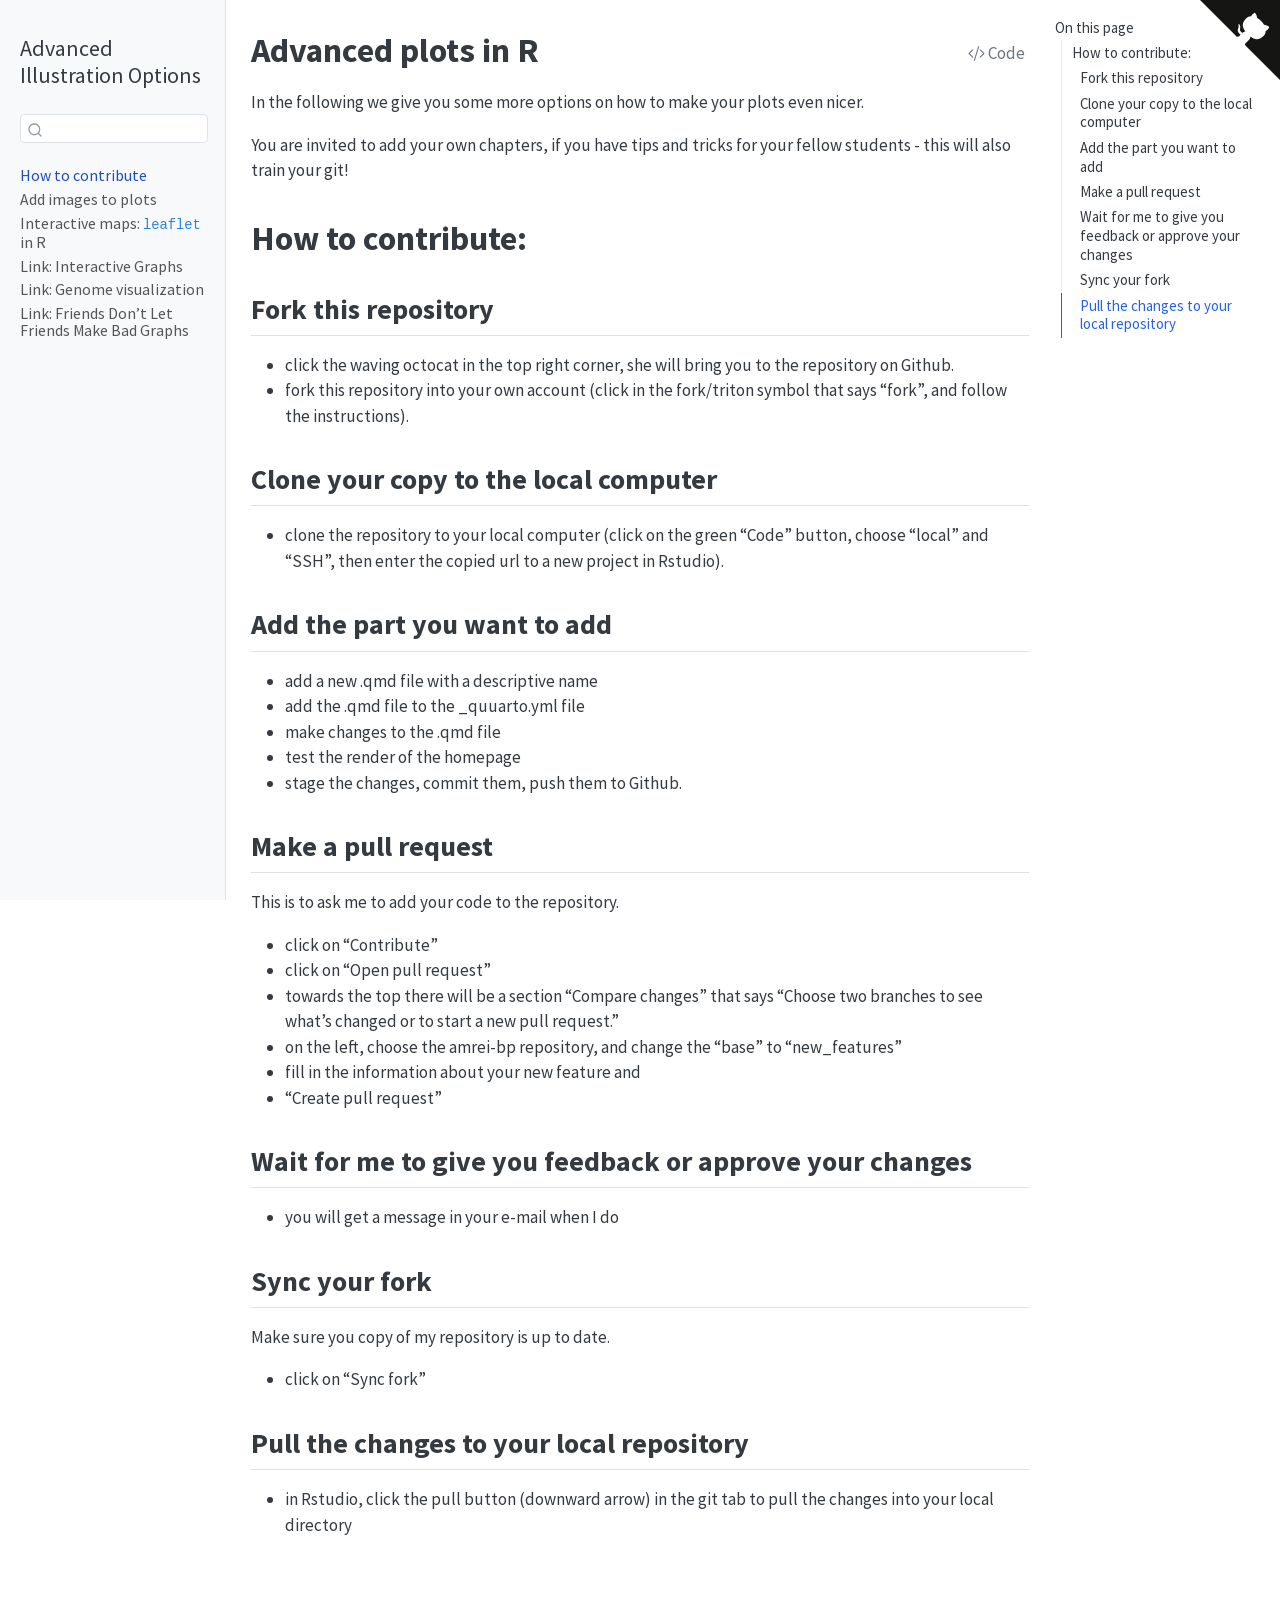
==== index.html @ b8e73823 "Built site for gh-pages" ====
<!DOCTYPE html>
<html xmlns="http://www.w3.org/1999/xhtml" lang="en" xml:lang="en"><head>

<meta charset="utf-8">
<meta name="generator" content="quarto-1.8.27">

<meta name="viewport" content="width=device-width, initial-scale=1.0, user-scalable=yes">


<title>Advanced plots in R – Advanced Illustration Options</title>
<style>
code{white-space: pre-wrap;}
span.smallcaps{font-variant: small-caps;}
div.columns{display: flex; gap: min(4vw, 1.5em);}
div.column{flex: auto; overflow-x: auto;}
div.hanging-indent{margin-left: 1.5em; text-indent: -1.5em;}
ul.task-list{list-style: none;}
ul.task-list li input[type="checkbox"] {
width: 0.8em;
margin: 0 0.8em 0.2em -1em;  vertical-align: middle;
}

html { -webkit-text-size-adjust: 100%; }
pre > code.sourceCode { white-space: pre; position: relative; }
pre > code.sourceCode > span { display: inline-block; line-height: 1.25; }
pre > code.sourceCode > span:empty { height: 1.2em; }
.sourceCode { overflow: visible; }
code.sourceCode > span { color: inherit; text-decoration: inherit; }
div.sourceCode { margin: 1em 0; }
pre.sourceCode { margin: 0; }
@media screen {
div.sourceCode { overflow: auto; }
}
@media print {
pre > code.sourceCode { white-space: pre-wrap; }
pre > code.sourceCode > span { text-indent: -5em; padding-left: 5em; }
}
pre.numberSource code
{ counter-reset: source-line 0; }
pre.numberSource code > span
{ position: relative; left: -4em; counter-increment: source-line; }
pre.numberSource code > span > a:first-child::before
{ content: counter(source-line);
position: relative; left: -1em; text-align: right; vertical-align: baseline;
border: none; display: inline-block;
-webkit-touch-callout: none; -webkit-user-select: none;
-khtml-user-select: none; -moz-user-select: none;
-ms-user-select: none; user-select: none;
padding: 0 4px; width: 4em;
}
pre.numberSource { margin-left: 3em; padding-left: 4px; }
div.sourceCode
{ }
@media screen {
pre > code.sourceCode > span > a:first-child::before { text-decoration: underline; }
}
</style>


<script>const headroomChanged = new CustomEvent("quarto-hrChanged", {
  detail: {},
  bubbles: true,
  cancelable: false,
  composed: false,
});

const announceDismiss = () => {
  const annEl = window.document.getElementById("quarto-announcement");
  if (annEl) {
    annEl.remove();

    const annId = annEl.getAttribute("data-announcement-id");
    window.localStorage.setItem(`quarto-announce-${annId}`, "true");
  }
};

const announceRegister = () => {
  const annEl = window.document.getElementById("quarto-announcement");
  if (annEl) {
    const annId = annEl.getAttribute("data-announcement-id");
    const isDismissed =
      window.localStorage.getItem(`quarto-announce-${annId}`) || false;
    if (isDismissed) {
      announceDismiss();
      return;
    } else {
      annEl.classList.remove("hidden");
    }

    const actionEl = annEl.querySelector(".quarto-announcement-action");
    if (actionEl) {
      actionEl.addEventListener("click", function (e) {
        e.preventDefault();
        // Hide the bar immediately
        announceDismiss();
      });
    }
  }
};

window.document.addEventListener("DOMContentLoaded", function () {
  let init = false;

  announceRegister();

  // Manage the back to top button, if one is present.
  let lastScrollTop = window.pageYOffset || document.documentElement.scrollTop;
  const scrollDownBuffer = 5;
  const scrollUpBuffer = 35;
  const btn = document.getElementById("quarto-back-to-top");
  const hideBackToTop = () => {
    btn.style.display = "none";
  };
  const showBackToTop = () => {
    btn.style.display = "inline-block";
  };
  if (btn) {
    window.document.addEventListener(
      "scroll",
      function () {
        const currentScrollTop =
          window.pageYOffset || document.documentElement.scrollTop;

        // Shows and hides the button 'intelligently' as the user scrolls
        if (currentScrollTop - scrollDownBuffer > lastScrollTop) {
          hideBackToTop();
          lastScrollTop = currentScrollTop <= 0 ? 0 : currentScrollTop;
        } else if (currentScrollTop < lastScrollTop - scrollUpBuffer) {
          showBackToTop();
          lastScrollTop = currentScrollTop <= 0 ? 0 : currentScrollTop;
        }

        // Show the button at the bottom, hides it at the top
        if (currentScrollTop <= 0) {
          hideBackToTop();
        } else if (
          window.innerHeight + currentScrollTop >=
          document.body.offsetHeight
        ) {
          showBackToTop();
        }
      },
      false
    );
  }

  function throttle(func, wait) {
    var timeout;
    return function () {
      const context = this;
      const args = arguments;
      const later = function () {
        clearTimeout(timeout);
        timeout = null;
        func.apply(context, args);
      };

      if (!timeout) {
        timeout = setTimeout(later, wait);
      }
    };
  }

  function headerOffset() {
    // Set an offset if there is are fixed top navbar
    const headerEl = window.document.querySelector("header.fixed-top");
    if (headerEl) {
      return headerEl.clientHeight;
    } else {
      return 0;
    }
  }

  function footerOffset() {
    const footerEl = window.document.querySelector("footer.footer");
    if (footerEl) {
      return footerEl.clientHeight;
    } else {
      return 0;
    }
  }

  function dashboardOffset() {
    const dashboardNavEl = window.document.getElementById(
      "quarto-dashboard-header"
    );
    if (dashboardNavEl !== null) {
      return dashboardNavEl.clientHeight;
    } else {
      return 0;
    }
  }

  function updateDocumentOffsetWithoutAnimation() {
    updateDocumentOffset(false);
  }

  function updateDocumentOffset(animated) {
    // set body offset
    const topOffset = headerOffset();
    const bodyOffset = topOffset + footerOffset() + dashboardOffset();
    const bodyEl = window.document.body;
    bodyEl.setAttribute("data-bs-offset", topOffset);
    bodyEl.style.paddingTop = topOffset + "px";

    // deal with sidebar offsets
    const sidebars = window.document.querySelectorAll(
      ".sidebar, .headroom-target"
    );
    sidebars.forEach((sidebar) => {
      if (!animated) {
        sidebar.classList.add("notransition");
        // Remove the no transition class after the animation has time to complete
        setTimeout(function () {
          sidebar.classList.remove("notransition");
        }, 201);
      }

      if (window.Headroom && sidebar.classList.contains("sidebar-unpinned")) {
        sidebar.style.top = "0";
        sidebar.style.maxHeight = "100vh";
      } else {
        sidebar.style.top = topOffset + "px";
        sidebar.style.maxHeight = "calc(100vh - " + topOffset + "px)";
      }
    });

    // allow space for footer
    const mainContainer = window.document.querySelector(".quarto-container");
    if (mainContainer) {
      mainContainer.style.minHeight = "calc(100vh - " + bodyOffset + "px)";
    }

    // link offset
    let linkStyle = window.document.querySelector("#quarto-target-style");
    if (!linkStyle) {
      linkStyle = window.document.createElement("style");
      linkStyle.setAttribute("id", "quarto-target-style");
      window.document.head.appendChild(linkStyle);
    }
    while (linkStyle.firstChild) {
      linkStyle.removeChild(linkStyle.firstChild);
    }
    if (topOffset > 0) {
      linkStyle.appendChild(
        window.document.createTextNode(`
      section:target::before {
        content: "";
        display: block;
        height: ${topOffset}px;
        margin: -${topOffset}px 0 0;
      }`)
      );
    }
    if (init) {
      window.dispatchEvent(headroomChanged);
    }
    init = true;
  }

  // initialize headroom
  var header = window.document.querySelector("#quarto-header");
  if (header && window.Headroom) {
    const headroom = new window.Headroom(header, {
      tolerance: 5,
      onPin: function () {
        const sidebars = window.document.querySelectorAll(
          ".sidebar, .headroom-target"
        );
        sidebars.forEach((sidebar) => {
          sidebar.classList.remove("sidebar-unpinned");
        });
        updateDocumentOffset();
      },
      onUnpin: function () {
        const sidebars = window.document.querySelectorAll(
          ".sidebar, .headroom-target"
        );
        sidebars.forEach((sidebar) => {
          sidebar.classList.add("sidebar-unpinned");
        });
        updateDocumentOffset();
      },
    });
    headroom.init();

    let frozen = false;
    window.quartoToggleHeadroom = function () {
      if (frozen) {
        headroom.unfreeze();
        frozen = false;
      } else {
        headroom.freeze();
        frozen = true;
      }
    };
  }

  window.addEventListener(
    "hashchange",
    function (e) {
      if (
        getComputedStyle(document.documentElement).scrollBehavior !== "smooth"
      ) {
        window.scrollTo(0, window.pageYOffset - headerOffset());
      }
    },
    false
  );

  // Observe size changed for the header
  const headerEl = window.document.querySelector("header.fixed-top");
  if (headerEl && window.ResizeObserver) {
    const observer = new window.ResizeObserver(() => {
      setTimeout(updateDocumentOffsetWithoutAnimation, 0);
    });
    observer.observe(headerEl, {
      attributes: true,
      childList: true,
      characterData: true,
    });
  } else {
    window.addEventListener(
      "resize",
      throttle(updateDocumentOffsetWithoutAnimation, 50)
    );
  }
  setTimeout(updateDocumentOffsetWithoutAnimation, 250);

  // fixup index.html links if we aren't on the filesystem
  if (window.location.protocol !== "file:") {
    const links = window.document.querySelectorAll("a");
    for (let i = 0; i < links.length; i++) {
      if (links[i].href) {
        links[i].dataset.originalHref = links[i].href;
        links[i].href = links[i].href.replace(/\/index\.html/, "/");
      }
    }

    // Fixup any sharing links that require urls
    // Append url to any sharing urls
    const sharingLinks = window.document.querySelectorAll(
      "a.sidebar-tools-main-item, a.quarto-navigation-tool, a.quarto-navbar-tools, a.quarto-navbar-tools-item"
    );
    for (let i = 0; i < sharingLinks.length; i++) {
      const sharingLink = sharingLinks[i];
      const href = sharingLink.getAttribute("href");
      if (href) {
        sharingLink.setAttribute(
          "href",
          href.replace("|url|", window.location.href)
        );
      }
    }

    // Scroll the active navigation item into view, if necessary
    const navSidebar = window.document.querySelector("nav#quarto-sidebar");
    if (navSidebar) {
      // Find the active item
      const activeItem = navSidebar.querySelector("li.sidebar-item a.active");
      if (activeItem) {
        // Wait for the scroll height and height to resolve by observing size changes on the
        // nav element that is scrollable
        const resizeObserver = new ResizeObserver((_entries) => {
          // The bottom of the element
          const elBottom = activeItem.offsetTop;
          const viewBottom = navSidebar.scrollTop + navSidebar.clientHeight;

          // The element height and scroll height are the same, then we are still loading
          if (viewBottom !== navSidebar.scrollHeight) {
            // Determine if the item isn't visible and scroll to it
            if (elBottom >= viewBottom) {
              navSidebar.scrollTop = elBottom;
            }

            // stop observing now since we've completed the scroll
            resizeObserver.unobserve(navSidebar);
          }
        });
        resizeObserver.observe(navSidebar);
      }
    }
  }
});
</script>
<script>/*!
 * headroom.js v0.12.0 - Give your page some headroom. Hide your header until you need it
 * Copyright (c) 2020 Nick Williams - http://wicky.nillia.ms/headroom.js
 * License: MIT
 */

!function(t,n){"object"==typeof exports&&"undefined"!=typeof module?module.exports=n():"function"==typeof define&&define.amd?define(n):(t=t||self).Headroom=n()}(this,function(){"use strict";function t(){return"undefined"!=typeof window}function d(t){return function(t){return t&&t.document&&function(t){return 9===t.nodeType}(t.document)}(t)?function(t){var n=t.document,o=n.body,s=n.documentElement;return{scrollHeight:function(){return Math.max(o.scrollHeight,s.scrollHeight,o.offsetHeight,s.offsetHeight,o.clientHeight,s.clientHeight)},height:function(){return t.innerHeight||s.clientHeight||o.clientHeight},scrollY:function(){return void 0!==t.pageYOffset?t.pageYOffset:(s||o.parentNode||o).scrollTop}}}(t):function(t){return{scrollHeight:function(){return Math.max(t.scrollHeight,t.offsetHeight,t.clientHeight)},height:function(){return Math.max(t.offsetHeight,t.clientHeight)},scrollY:function(){return t.scrollTop}}}(t)}function n(t,s,e){var n,o=function(){var n=!1;try{var t={get passive(){n=!0}};window.addEventListener("test",t,t),window.removeEventListener("test",t,t)}catch(t){n=!1}return n}(),i=!1,r=d(t),l=r.scrollY(),a={};function c(){var t=Math.round(r.scrollY()),n=r.height(),o=r.scrollHeight();a.scrollY=t,a.lastScrollY=l,a.direction=l<t?"down":"up",a.distance=Math.abs(t-l),a.isOutOfBounds=t<0||o<t+n,a.top=t<=s.offset[a.direction],a.bottom=o<=t+n,a.toleranceExceeded=a.distance>s.tolerance[a.direction],e(a),l=t,i=!1}function h(){i||(i=!0,n=requestAnimationFrame(c))}var u=!!o&&{passive:!0,capture:!1};return t.addEventListener("scroll",h,u),c(),{destroy:function(){cancelAnimationFrame(n),t.removeEventListener("scroll",h,u)}}}function o(t){return t===Object(t)?t:{down:t,up:t}}function s(t,n){n=n||{},Object.assign(this,s.options,n),this.classes=Object.assign({},s.options.classes,n.classes),this.elem=t,this.tolerance=o(this.tolerance),this.offset=o(this.offset),this.initialised=!1,this.frozen=!1}return s.prototype={constructor:s,init:function(){return s.cutsTheMustard&&!this.initialised&&(this.addClass("initial"),this.initialised=!0,setTimeout(function(t){t.scrollTracker=n(t.scroller,{offset:t.offset,tolerance:t.tolerance},t.update.bind(t))},100,this)),this},destroy:function(){this.initialised=!1,Object.keys(this.classes).forEach(this.removeClass,this),this.scrollTracker.destroy()},unpin:function(){!this.hasClass("pinned")&&this.hasClass("unpinned")||(this.addClass("unpinned"),this.removeClass("pinned"),this.onUnpin&&this.onUnpin.call(this))},pin:function(){this.hasClass("unpinned")&&(this.addClass("pinned"),this.removeClass("unpinned"),this.onPin&&this.onPin.call(this))},freeze:function(){this.frozen=!0,this.addClass("frozen")},unfreeze:function(){this.frozen=!1,this.removeClass("frozen")},top:function(){this.hasClass("top")||(this.addClass("top"),this.removeClass("notTop"),this.onTop&&this.onTop.call(this))},notTop:function(){this.hasClass("notTop")||(this.addClass("notTop"),this.removeClass("top"),this.onNotTop&&this.onNotTop.call(this))},bottom:function(){this.hasClass("bottom")||(this.addClass("bottom"),this.removeClass("notBottom"),this.onBottom&&this.onBottom.call(this))},notBottom:function(){this.hasClass("notBottom")||(this.addClass("notBottom"),this.removeClass("bottom"),this.onNotBottom&&this.onNotBottom.call(this))},shouldUnpin:function(t){return"down"===t.direction&&!t.top&&t.toleranceExceeded},shouldPin:function(t){return"up"===t.direction&&t.toleranceExceeded||t.top},addClass:function(t){this.elem.classList.add.apply(this.elem.classList,this.classes[t].split(" "))},removeClass:function(t){this.elem.classList.remove.apply(this.elem.classList,this.classes[t].split(" "))},hasClass:function(t){return this.classes[t].split(" ").every(function(t){return this.classList.contains(t)},this.elem)},update:function(t){t.isOutOfBounds||!0!==this.frozen&&(t.top?this.top():this.notTop(),t.bottom?this.bottom():this.notBottom(),this.shouldUnpin(t)?this.unpin():this.shouldPin(t)&&this.pin())}},s.options={tolerance:{up:0,down:0},offset:0,scroller:t()?window:null,classes:{frozen:"headroom--frozen",pinned:"headroom--pinned",unpinned:"headroom--unpinned",top:"headroom--top",notTop:"headroom--not-top",bottom:"headroom--bottom",notBottom:"headroom--not-bottom",initial:"headroom"}},s.cutsTheMustard=!!(t()&&function(){}.bind&&"classList"in document.documentElement&&Object.assign&&Object.keys&&requestAnimationFrame),s});
</script>
<script>/*!
 * clipboard.js v2.0.11
 * https://clipboardjs.com/
 *
 * Licensed MIT © Zeno Rocha
 */
!function(t,e){"object"==typeof exports&&"object"==typeof module?module.exports=e():"function"==typeof define&&define.amd?define([],e):"object"==typeof exports?exports.ClipboardJS=e():t.ClipboardJS=e()}(this,function(){return n={686:function(t,e,n){"use strict";n.d(e,{default:function(){return b}});var e=n(279),i=n.n(e),e=n(370),u=n.n(e),e=n(817),r=n.n(e);function c(t){try{return document.execCommand(t)}catch(t){return}}var a=function(t){t=r()(t);return c("cut"),t};function o(t,e){var n,o,t=(n=t,o="rtl"===document.documentElement.getAttribute("dir"),(t=document.createElement("textarea")).style.fontSize="12pt",t.style.border="0",t.style.padding="0",t.style.margin="0",t.style.position="absolute",t.style[o?"right":"left"]="-9999px",o=window.pageYOffset||document.documentElement.scrollTop,t.style.top="".concat(o,"px"),t.setAttribute("readonly",""),t.value=n,t);return e.container.appendChild(t),e=r()(t),c("copy"),t.remove(),e}var f=function(t){var e=1<arguments.length&&void 0!==arguments[1]?arguments[1]:{container:document.body},n="";return"string"==typeof t?n=o(t,e):t instanceof HTMLInputElement&&!["text","search","url","tel","password"].includes(null==t?void 0:t.type)?n=o(t.value,e):(n=r()(t),c("copy")),n};function l(t){return(l="function"==typeof Symbol&&"symbol"==typeof Symbol.iterator?function(t){return typeof t}:function(t){return t&&"function"==typeof Symbol&&t.constructor===Symbol&&t!==Symbol.prototype?"symbol":typeof t})(t)}var s=function(){var t=0<arguments.length&&void 0!==arguments[0]?arguments[0]:{},e=t.action,n=void 0===e?"copy":e,o=t.container,e=t.target,t=t.text;if("copy"!==n&&"cut"!==n)throw new Error('Invalid "action" value, use either "copy" or "cut"');if(void 0!==e){if(!e||"object"!==l(e)||1!==e.nodeType)throw new Error('Invalid "target" value, use a valid Element');if("copy"===n&&e.hasAttribute("disabled"))throw new Error('Invalid "target" attribute. Please use "readonly" instead of "disabled" attribute');if("cut"===n&&(e.hasAttribute("readonly")||e.hasAttribute("disabled")))throw new Error('Invalid "target" attribute. You can\'t cut text from elements with "readonly" or "disabled" attributes')}return t?f(t,{container:o}):e?"cut"===n?a(e):f(e,{container:o}):void 0};function p(t){return(p="function"==typeof Symbol&&"symbol"==typeof Symbol.iterator?function(t){return typeof t}:function(t){return t&&"function"==typeof Symbol&&t.constructor===Symbol&&t!==Symbol.prototype?"symbol":typeof t})(t)}function d(t,e){for(var n=0;n<e.length;n++){var o=e[n];o.enumerable=o.enumerable||!1,o.configurable=!0,"value"in o&&(o.writable=!0),Object.defineProperty(t,o.key,o)}}function y(t,e){return(y=Object.setPrototypeOf||function(t,e){return t.__proto__=e,t})(t,e)}function h(n){var o=function(){if("undefined"==typeof Reflect||!Reflect.construct)return!1;if(Reflect.construct.sham)return!1;if("function"==typeof Proxy)return!0;try{return Date.prototype.toString.call(Reflect.construct(Date,[],function(){})),!0}catch(t){return!1}}();return function(){var t,e=v(n);return t=o?(t=v(this).constructor,Reflect.construct(e,arguments,t)):e.apply(this,arguments),e=this,!(t=t)||"object"!==p(t)&&"function"!=typeof t?function(t){if(void 0!==t)return t;throw new ReferenceError("this hasn't been initialised - super() hasn't been called")}(e):t}}function v(t){return(v=Object.setPrototypeOf?Object.getPrototypeOf:function(t){return t.__proto__||Object.getPrototypeOf(t)})(t)}function m(t,e){t="data-clipboard-".concat(t);if(e.hasAttribute(t))return e.getAttribute(t)}var b=function(){!function(t,e){if("function"!=typeof e&&null!==e)throw new TypeError("Super expression must either be null or a function");t.prototype=Object.create(e&&e.prototype,{constructor:{value:t,writable:!0,configurable:!0}}),e&&y(t,e)}(r,i());var t,e,n,o=h(r);function r(t,e){var n;return function(t){if(!(t instanceof r))throw new TypeError("Cannot call a class as a function")}(this),(n=o.call(this)).resolveOptions(e),n.listenClick(t),n}return t=r,n=[{key:"copy",value:function(t){var e=1<arguments.length&&void 0!==arguments[1]?arguments[1]:{container:document.body};return f(t,e)}},{key:"cut",value:function(t){return a(t)}},{key:"isSupported",value:function(){var t=0<arguments.length&&void 0!==arguments[0]?arguments[0]:["copy","cut"],t="string"==typeof t?[t]:t,e=!!document.queryCommandSupported;return t.forEach(function(t){e=e&&!!document.queryCommandSupported(t)}),e}}],(e=[{key:"resolveOptions",value:function(){var t=0<arguments.length&&void 0!==arguments[0]?arguments[0]:{};this.action="function"==typeof t.action?t.action:this.defaultAction,this.target="function"==typeof t.target?t.target:this.defaultTarget,this.text="function"==typeof t.text?t.text:this.defaultText,this.container="object"===p(t.container)?t.container:document.body}},{key:"listenClick",value:function(t){var e=this;this.listener=u()(t,"click",function(t){return e.onClick(t)})}},{key:"onClick",value:function(t){var e=t.delegateTarget||t.currentTarget,n=this.action(e)||"copy",t=s({action:n,container:this.container,target:this.target(e),text:this.text(e)});this.emit(t?"success":"error",{action:n,text:t,trigger:e,clearSelection:function(){e&&e.focus(),window.getSelection().removeAllRanges()}})}},{key:"defaultAction",value:function(t){return m("action",t)}},{key:"defaultTarget",value:function(t){t=m("target",t);if(t)return document.querySelector(t)}},{key:"defaultText",value:function(t){return m("text",t)}},{key:"destroy",value:function(){this.listener.destroy()}}])&&d(t.prototype,e),n&&d(t,n),r}()},828:function(t){var e;"undefined"==typeof Element||Element.prototype.matches||((e=Element.prototype).matches=e.matchesSelector||e.mozMatchesSelector||e.msMatchesSelector||e.oMatchesSelector||e.webkitMatchesSelector),t.exports=function(t,e){for(;t&&9!==t.nodeType;){if("function"==typeof t.matches&&t.matches(e))return t;t=t.parentNode}}},438:function(t,e,n){var u=n(828);function i(t,e,n,o,r){var i=function(e,n,t,o){return function(t){t.delegateTarget=u(t.target,n),t.delegateTarget&&o.call(e,t)}}.apply(this,arguments);return t.addEventListener(n,i,r),{destroy:function(){t.removeEventListener(n,i,r)}}}t.exports=function(t,e,n,o,r){return"function"==typeof t.addEventListener?i.apply(null,arguments):"function"==typeof n?i.bind(null,document).apply(null,arguments):("string"==typeof t&&(t=document.querySelectorAll(t)),Array.prototype.map.call(t,function(t){return i(t,e,n,o,r)}))}},879:function(t,n){n.node=function(t){return void 0!==t&&t instanceof HTMLElement&&1===t.nodeType},n.nodeList=function(t){var e=Object.prototype.toString.call(t);return void 0!==t&&("[object NodeList]"===e||"[object HTMLCollection]"===e)&&"length"in t&&(0===t.length||n.node(t[0]))},n.string=function(t){return"string"==typeof t||t instanceof String},n.fn=function(t){return"[object Function]"===Object.prototype.toString.call(t)}},370:function(t,e,n){var f=n(879),l=n(438);t.exports=function(t,e,n){if(!t&&!e&&!n)throw new Error("Missing required arguments");if(!f.string(e))throw new TypeError("Second argument must be a String");if(!f.fn(n))throw new TypeError("Third argument must be a Function");if(f.node(t))return c=e,a=n,(u=t).addEventListener(c,a),{destroy:function(){u.removeEventListener(c,a)}};if(f.nodeList(t))return o=t,r=e,i=n,Array.prototype.forEach.call(o,function(t){t.addEventListener(r,i)}),{destroy:function(){Array.prototype.forEach.call(o,function(t){t.removeEventListener(r,i)})}};if(f.string(t))return t=t,e=e,n=n,l(document.body,t,e,n);throw new TypeError("First argument must be a String, HTMLElement, HTMLCollection, or NodeList");var o,r,i,u,c,a}},817:function(t){t.exports=function(t){var e,n="SELECT"===t.nodeName?(t.focus(),t.value):"INPUT"===t.nodeName||"TEXTAREA"===t.nodeName?((e=t.hasAttribute("readonly"))||t.setAttribute("readonly",""),t.select(),t.setSelectionRange(0,t.value.length),e||t.removeAttribute("readonly"),t.value):(t.hasAttribute("contenteditable")&&t.focus(),n=window.getSelection(),(e=document.createRange()).selectNodeContents(t),n.removeAllRanges(),n.addRange(e),n.toString());return n}},279:function(t){function e(){}e.prototype={on:function(t,e,n){var o=this.e||(this.e={});return(o[t]||(o[t]=[])).push({fn:e,ctx:n}),this},once:function(t,e,n){var o=this;function r(){o.off(t,r),e.apply(n,arguments)}return r._=e,this.on(t,r,n)},emit:function(t){for(var e=[].slice.call(arguments,1),n=((this.e||(this.e={}))[t]||[]).slice(),o=0,r=n.length;o<r;o++)n[o].fn.apply(n[o].ctx,e);return this},off:function(t,e){var n=this.e||(this.e={}),o=n[t],r=[];if(o&&e)for(var i=0,u=o.length;i<u;i++)o[i].fn!==e&&o[i].fn._!==e&&r.push(o[i]);return r.length?n[t]=r:delete n[t],this}},t.exports=e,t.exports.TinyEmitter=e}},r={},o.n=function(t){var e=t&&t.__esModule?function(){return t.default}:function(){return t};return o.d(e,{a:e}),e},o.d=function(t,e){for(var n in e)o.o(e,n)&&!o.o(t,n)&&Object.defineProperty(t,n,{enumerable:!0,get:e[n]})},o.o=function(t,e){return Object.prototype.hasOwnProperty.call(t,e)},o(686).default;function o(t){if(r[t])return r[t].exports;var e=r[t]={exports:{}};return n[t](e,e.exports,o),e.exports}var n,r});</script>
<script>/*! @algolia/autocomplete-js 1.19.1 | MIT License | © Algolia, Inc. and contributors | https://github.com/algolia/autocomplete */
!function(e,t){"object"==typeof exports&&"undefined"!=typeof module?t(exports):"function"==typeof define&&define.amd?define(["exports"],t):t((e="undefined"!=typeof globalThis?globalThis:e||self)["@algolia/autocomplete-js"]={})}(this,(function(e){"use strict";function t(e,t){var n=Object.keys(e);if(Object.getOwnPropertySymbols){var r=Object.getOwnPropertySymbols(e);t&&(r=r.filter((function(t){return Object.getOwnPropertyDescriptor(e,t).enumerable}))),n.push.apply(n,r)}return n}function n(e){for(var n=1;n<arguments.length;n++){var r=null!=arguments[n]?arguments[n]:{};n%2?t(Object(r),!0).forEach((function(t){o(e,t,r[t])})):Object.getOwnPropertyDescriptors?Object.defineProperties(e,Object.getOwnPropertyDescriptors(r)):t(Object(r)).forEach((function(t){Object.defineProperty(e,t,Object.getOwnPropertyDescriptor(r,t))}))}return e}function r(e){return r="function"==typeof Symbol&&"symbol"==typeof Symbol.iterator?function(e){return typeof e}:function(e){return e&&"function"==typeof Symbol&&e.constructor===Symbol&&e!==Symbol.prototype?"symbol":typeof e},r(e)}function o(e,t,n){return(t=function(e){var t=function(e,t){if("object"!=typeof e||null===e)return e;var n=e[Symbol.toPrimitive];if(void 0!==n){var r=n.call(e,t||"default");if("object"!=typeof r)return r;throw new TypeError("@@toPrimitive must return a primitive value.")}return("string"===t?String:Number)(e)}(e,"string");return"symbol"==typeof t?t:String(t)}(t))in e?Object.defineProperty(e,t,{value:n,enumerable:!0,configurable:!0,writable:!0}):e[t]=n,e}function i(){return i=Object.assign?Object.assign.bind():function(e){for(var t=1;t<arguments.length;t++){var n=arguments[t];for(var r in n)Object.prototype.hasOwnProperty.call(n,r)&&(e[r]=n[r])}return e},i.apply(this,arguments)}function u(e,t){if(null==e)return{};var n,r,o=function(e,t){if(null==e)return{};var n,r,o={},i=Object.keys(e);for(r=0;r<i.length;r++)n=i[r],t.indexOf(n)>=0||(o[n]=e[n]);return o}(e,t);if(Object.getOwnPropertySymbols){var i=Object.getOwnPropertySymbols(e);for(r=0;r<i.length;r++)n=i[r],t.indexOf(n)>=0||Object.prototype.propertyIsEnumerable.call(e,n)&&(o[n]=e[n])}return o}function a(e,t){return function(e){if(Array.isArray(e))return e}(e)||function(e,t){var n=null==e?null:"undefined"!=typeof Symbol&&e[Symbol.iterator]||e["@@iterator"];if(null!=n){var r,o,i,u,a=[],l=!0,c=!1;try{if(i=(n=n.call(e)).next,0===t){if(Object(n)!==n)return;l=!1}else for(;!(l=(r=i.call(n)).done)&&(a.push(r.value),a.length!==t);l=!0);}catch(e){c=!0,o=e}finally{try{if(!l&&null!=n.return&&(u=n.return(),Object(u)!==u))return}finally{if(c)throw o}}return a}}(e,t)||c(e,t)||function(){throw new TypeError("Invalid attempt to destructure non-iterable instance.\nIn order to be iterable, non-array objects must have a [Symbol.iterator]() method.")}()}function l(e){return function(e){if(Array.isArray(e))return s(e)}(e)||function(e){if("undefined"!=typeof Symbol&&null!=e[Symbol.iterator]||null!=e["@@iterator"])return Array.from(e)}(e)||c(e)||function(){throw new TypeError("Invalid attempt to spread non-iterable instance.\nIn order to be iterable, non-array objects must have a [Symbol.iterator]() method.")}()}function c(e,t){if(e){if("string"==typeof e)return s(e,t);var n=Object.prototype.toString.call(e).slice(8,-1);return"Object"===n&&e.constructor&&(n=e.constructor.name),"Map"===n||"Set"===n?Array.from(e):"Arguments"===n||/^(?:Ui|I)nt(?:8|16|32)(?:Clamped)?Array$/.test(n)?s(e,t):void 0}}function s(e,t){(null==t||t>e.length)&&(t=e.length);for(var n=0,r=new Array(t);n<t;n++)r[n]=e[n];return r}function f(e){return{current:e}}function p(e,t){var n=void 0;return function(){for(var r=arguments.length,o=new Array(r),i=0;i<r;i++)o[i]=arguments[i];n&&clearTimeout(n),n=setTimeout((function(){return e.apply(void 0,o)}),t)}}function m(e){return e.reduce((function(e,t){return e.concat(t)}),[])}var v=0;function d(){return"autocomplete-".concat(v++)}function y(e,t){return t.reduce((function(e,t){return e&&e[t]}),e)}function b(e){return 0===e.collections.length?0:e.collections.reduce((function(e,t){return e+t.items.length}),0)}function g(e){return e!==Object(e)}function h(e,t){if(e===t)return!0;if(g(e)||g(t)||"function"==typeof e||"function"==typeof t)return e===t;if(Object.keys(e).length!==Object.keys(t).length)return!1;for(var n=0,r=Object.keys(e);n<r.length;n++){var o=r[n];if(!(o in t))return!1;if(!h(e[o],t[o]))return!1}return!0}var _=function(){};var O="1.19.1",S=[{segment:"autocomplete-core",version:O}];function j(e){var t=e.item,n=e.items,r=void 0===n?[]:n;return{index:t.__autocomplete_indexName,items:[t],positions:[1+r.findIndex((function(e){return e.objectID===t.objectID}))],queryID:t.__autocomplete_queryID,algoliaSource:["autocomplete"]}}function P(e,t){return function(e){if(Array.isArray(e))return e}(e)||function(e,t){var n=null==e?null:"undefined"!=typeof Symbol&&e[Symbol.iterator]||e["@@iterator"];if(null!=n){var r,o,i,u,a=[],l=!0,c=!1;try{if(i=(n=n.call(e)).next,0===t){if(Object(n)!==n)return;l=!1}else for(;!(l=(r=i.call(n)).done)&&(a.push(r.value),a.length!==t);l=!0);}catch(e){c=!0,o=e}finally{try{if(!l&&null!=n.return&&(u=n.return(),Object(u)!==u))return}finally{if(c)throw o}}return a}}(e,t)||function(e,t){if(!e)return;if("string"==typeof e)return w(e,t);var n=Object.prototype.toString.call(e).slice(8,-1);"Object"===n&&e.constructor&&(n=e.constructor.name);if("Map"===n||"Set"===n)return Array.from(e);if("Arguments"===n||/^(?:Ui|I)nt(?:8|16|32)(?:Clamped)?Array$/.test(n))return w(e,t)}(e,t)||function(){throw new TypeError("Invalid attempt to destructure non-iterable instance.\nIn order to be iterable, non-array objects must have a [Symbol.iterator]() method.")}()}function w(e,t){(null==t||t>e.length)&&(t=e.length);for(var n=0,r=new Array(t);n<t;n++)r[n]=e[n];return r}var I=["items"],A=["items"];function E(e){return E="function"==typeof Symbol&&"symbol"==typeof Symbol.iterator?function(e){return typeof e}:function(e){return e&&"function"==typeof Symbol&&e.constructor===Symbol&&e!==Symbol.prototype?"symbol":typeof e},E(e)}function D(e){return function(e){if(Array.isArray(e))return C(e)}(e)||function(e){if("undefined"!=typeof Symbol&&null!=e[Symbol.iterator]||null!=e["@@iterator"])return Array.from(e)}(e)||function(e,t){if(!e)return;if("string"==typeof e)return C(e,t);var n=Object.prototype.toString.call(e).slice(8,-1);"Object"===n&&e.constructor&&(n=e.constructor.name);if("Map"===n||"Set"===n)return Array.from(e);if("Arguments"===n||/^(?:Ui|I)nt(?:8|16|32)(?:Clamped)?Array$/.test(n))return C(e,t)}(e)||function(){throw new TypeError("Invalid attempt to spread non-iterable instance.\nIn order to be iterable, non-array objects must have a [Symbol.iterator]() method.")}()}function C(e,t){(null==t||t>e.length)&&(t=e.length);for(var n=0,r=new Array(t);n<t;n++)r[n]=e[n];return r}function k(e,t){if(null==e)return{};var n,r,o=function(e,t){if(null==e)return{};var n,r,o={},i=Object.keys(e);for(r=0;r<i.length;r++)n=i[r],t.indexOf(n)>=0||(o[n]=e[n]);return o}(e,t);if(Object.getOwnPropertySymbols){var i=Object.getOwnPropertySymbols(e);for(r=0;r<i.length;r++)n=i[r],t.indexOf(n)>=0||Object.prototype.propertyIsEnumerable.call(e,n)&&(o[n]=e[n])}return o}function x(e,t){var n=Object.keys(e);if(Object.getOwnPropertySymbols){var r=Object.getOwnPropertySymbols(e);t&&(r=r.filter((function(t){return Object.getOwnPropertyDescriptor(e,t).enumerable}))),n.push.apply(n,r)}return n}function N(e){for(var t=1;t<arguments.length;t++){var n=null!=arguments[t]?arguments[t]:{};t%2?x(Object(n),!0).forEach((function(t){T(e,t,n[t])})):Object.getOwnPropertyDescriptors?Object.defineProperties(e,Object.getOwnPropertyDescriptors(n)):x(Object(n)).forEach((function(t){Object.defineProperty(e,t,Object.getOwnPropertyDescriptor(n,t))}))}return e}function T(e,t,n){return(t=function(e){var t=function(e,t){if("object"!==E(e)||null===e)return e;var n=e[Symbol.toPrimitive];if(void 0!==n){var r=n.call(e,t||"default");if("object"!==E(r))return r;throw new TypeError("@@toPrimitive must return a primitive value.")}return("string"===t?String:Number)(e)}(e,"string");return"symbol"===E(t)?t:String(t)}(t))in e?Object.defineProperty(e,t,{value:n,enumerable:!0,configurable:!0,writable:!0}):e[t]=n,e}function q(e){for(var t=arguments.length>1&&void 0!==arguments[1]?arguments[1]:20,n=[],r=0;r<e.objectIDs.length;r+=t)n.push(N(N({},e),{},{objectIDs:e.objectIDs.slice(r,r+t)}));return n}function B(e){return e.map((function(e){var t=e.items,n=k(e,I);return N(N({},n),{},{objectIDs:(null==t?void 0:t.map((function(e){return e.objectID})))||n.objectIDs})}))}function R(e){var t,n,r,o=(t=P((e.version||"").split(".").map(Number),2),n=t[0],r=t[1],n>=3||2===n&&r>=4||1===n&&r>=10);function i(t,n,r){if(o&&void 0!==r){var i=r[0].__autocomplete_algoliaCredentials,u={"X-Algolia-Application-Id":i.appId,"X-Algolia-API-Key":i.apiKey};e.apply(void 0,[t].concat(D(n),[{headers:u}]))}else e.apply(void 0,[t].concat(D(n)))}return{init:function(t,n){e("init",{appId:t,apiKey:n})},setAuthenticatedUserToken:function(t){e("setAuthenticatedUserToken",t)},setUserToken:function(t){e("setUserToken",t)},clickedObjectIDsAfterSearch:function(){for(var e=arguments.length,t=new Array(e),n=0;n<e;n++)t[n]=arguments[n];t.length>0&&i("clickedObjectIDsAfterSearch",B(t),t[0].items)},clickedObjectIDs:function(){for(var e=arguments.length,t=new Array(e),n=0;n<e;n++)t[n]=arguments[n];t.length>0&&i("clickedObjectIDs",B(t),t[0].items)},clickedFilters:function(){for(var t=arguments.length,n=new Array(t),r=0;r<t;r++)n[r]=arguments[r];n.length>0&&e.apply(void 0,["clickedFilters"].concat(n))},convertedObjectIDsAfterSearch:function(){for(var e=arguments.length,t=new Array(e),n=0;n<e;n++)t[n]=arguments[n];t.length>0&&i("convertedObjectIDsAfterSearch",B(t),t[0].items)},convertedObjectIDs:function(){for(var e=arguments.length,t=new Array(e),n=0;n<e;n++)t[n]=arguments[n];t.length>0&&i("convertedObjectIDs",B(t),t[0].items)},convertedFilters:function(){for(var t=arguments.length,n=new Array(t),r=0;r<t;r++)n[r]=arguments[r];n.length>0&&e.apply(void 0,["convertedFilters"].concat(n))},viewedObjectIDs:function(){for(var e=arguments.length,t=new Array(e),n=0;n<e;n++)t[n]=arguments[n];t.length>0&&t.reduce((function(e,t){var n=t.items,r=k(t,A);return[].concat(D(e),D(q(N(N({},r),{},{objectIDs:(null==n?void 0:n.map((function(e){return e.objectID})))||r.objectIDs})).map((function(e){return{items:n,payload:e}}))))}),[]).forEach((function(e){var t=e.items;return i("viewedObjectIDs",[e.payload],t)}))},viewedFilters:function(){for(var t=arguments.length,n=new Array(t),r=0;r<t;r++)n[r]=arguments[r];n.length>0&&e.apply(void 0,["viewedFilters"].concat(n))}}}function L(e){var t=e.items.reduce((function(e,t){var n;return e[t.__autocomplete_indexName]=(null!==(n=e[t.__autocomplete_indexName])&&void 0!==n?n:[]).concat(t),e}),{});return Object.keys(t).map((function(e){return{index:e,items:t[e],algoliaSource:["autocomplete"]}}))}function F(e){return e.objectID&&e.__autocomplete_indexName&&e.__autocomplete_queryID}function U(e){return U="function"==typeof Symbol&&"symbol"==typeof Symbol.iterator?function(e){return typeof e}:function(e){return e&&"function"==typeof Symbol&&e.constructor===Symbol&&e!==Symbol.prototype?"symbol":typeof e},U(e)}function M(e){return function(e){if(Array.isArray(e))return H(e)}(e)||function(e){if("undefined"!=typeof Symbol&&null!=e[Symbol.iterator]||null!=e["@@iterator"])return Array.from(e)}(e)||function(e,t){if(!e)return;if("string"==typeof e)return H(e,t);var n=Object.prototype.toString.call(e).slice(8,-1);"Object"===n&&e.constructor&&(n=e.constructor.name);if("Map"===n||"Set"===n)return Array.from(e);if("Arguments"===n||/^(?:Ui|I)nt(?:8|16|32)(?:Clamped)?Array$/.test(n))return H(e,t)}(e)||function(){throw new TypeError("Invalid attempt to spread non-iterable instance.\nIn order to be iterable, non-array objects must have a [Symbol.iterator]() method.")}()}function H(e,t){(null==t||t>e.length)&&(t=e.length);for(var n=0,r=new Array(t);n<t;n++)r[n]=e[n];return r}function V(e,t){var n=Object.keys(e);if(Object.getOwnPropertySymbols){var r=Object.getOwnPropertySymbols(e);t&&(r=r.filter((function(t){return Object.getOwnPropertyDescriptor(e,t).enumerable}))),n.push.apply(n,r)}return n}function W(e){for(var t=1;t<arguments.length;t++){var n=null!=arguments[t]?arguments[t]:{};t%2?V(Object(n),!0).forEach((function(t){Q(e,t,n[t])})):Object.getOwnPropertyDescriptors?Object.defineProperties(e,Object.getOwnPropertyDescriptors(n)):V(Object(n)).forEach((function(t){Object.defineProperty(e,t,Object.getOwnPropertyDescriptor(n,t))}))}return e}function Q(e,t,n){return(t=function(e){var t=function(e,t){if("object"!==U(e)||null===e)return e;var n=e[Symbol.toPrimitive];if(void 0!==n){var r=n.call(e,t||"default");if("object"!==U(r))return r;throw new TypeError("@@toPrimitive must return a primitive value.")}return("string"===t?String:Number)(e)}(e,"string");return"symbol"===U(t)?t:String(t)}(t))in e?Object.defineProperty(e,t,{value:n,enumerable:!0,configurable:!0,writable:!0}):e[t]=n,e}var K="2.15.0",$="https://cdn.jsdelivr.net/npm/search-insights@".concat(K,"/dist/search-insights.min.js"),z=p((function(e){var t=e.onItemsChange,n=e.items,r=e.insights,o=e.state;t({insights:r,insightsEvents:L({items:n}).map((function(e){return W({eventName:"Items Viewed"},e)})),state:o})}),400);function G(e){var t=function(e){return W({onItemsChange:function(e){var t=e.insights,n=e.insightsEvents,r=e.state;t.viewedObjectIDs.apply(t,M(n.map((function(e){return W(W({},e),{},{algoliaSource:J(e.algoliaSource,r.context)})}))))},onSelect:function(e){var t=e.insights,n=e.insightsEvents,r=e.state;t.clickedObjectIDsAfterSearch.apply(t,M(n.map((function(e){return W(W({},e),{},{algoliaSource:J(e.algoliaSource,r.context)})}))))},onActive:_,__autocomplete_clickAnalytics:!0},e)}(e),n=t.insightsClient,r=t.insightsInitParams,o=t.onItemsChange,i=t.onSelect,u=t.onActive,a=t.__autocomplete_clickAnalytics,l=n;if(n||function(e){if("undefined"!=typeof window)e({window:window})}((function(e){var t=e.window,n=t.AlgoliaAnalyticsObject||"aa";"string"==typeof n&&(l=t[n]),l||(t.AlgoliaAnalyticsObject=n,t[n]||(t[n]=function(){t[n].queue||(t[n].queue=[]);for(var e=arguments.length,r=new Array(e),o=0;o<e;o++)r[o]=arguments[o];t[n].queue.push(r)}),t[n].version=K,l=t[n],function(e){var t="[Autocomplete]: Could not load search-insights.js. Please load it manually following https://alg.li/insights-autocomplete";try{var n=e.document.createElement("script");n.async=!0,n.src=$,n.onerror=function(){console.error(t)},document.body.appendChild(n)}catch(e){console.error(t)}}(t))})),!l)return{};r&&l("init",W({partial:!0},r));var c=R(l),s=f([]),m=p((function(e){var t=e.state;if(t.isOpen){var n=t.collections.reduce((function(e,t){return[].concat(M(e),M(t.items))}),[]).filter(F);h(s.current.map((function(e){return e.objectID})),n.map((function(e){return e.objectID})))||(s.current=n,n.length>0&&z({onItemsChange:o,items:n,insights:c,state:t}))}}),0);return{name:"aa.algoliaInsightsPlugin",subscribe:function(e){var t=e.setContext,n=e.onSelect,r=e.onActive;function o(e){t({algoliaInsightsPlugin:{__algoliaSearchParameters:W(W({},a?{clickAnalytics:!0}:{}),e?{userToken:X(e)}:{}),insights:c}})}l("addAlgoliaAgent","insights-plugin"),o(),l("onUserTokenChange",(function(e){o(e)})),l("getUserToken",null,(function(e,t){o(t)})),n((function(e){var t=e.item,n=e.state,r=e.event,o=e.source;F(t)&&i({state:n,event:r,insights:c,item:t,insightsEvents:[W({eventName:"Item Selected"},j({item:t,items:o.getItems().filter(F)}))]})})),r((function(e){var t=e.item,n=e.source,r=e.state,o=e.event;F(t)&&u({state:r,event:o,insights:c,item:t,insightsEvents:[W({eventName:"Item Active"},j({item:t,items:n.getItems().filter(F)}))]})}))},onStateChange:function(e){var t=e.state;m({state:t})},__autocomplete_pluginOptions:e}}function J(){var e,t=arguments.length>0&&void 0!==arguments[0]?arguments[0]:[],n=arguments.length>1?arguments[1]:void 0;return[].concat(M(t),["autocomplete-internal"],M(null!==(e=n.algoliaInsightsPlugin)&&void 0!==e&&e.__automaticInsights?["autocomplete-automatic"]:[]))}function X(e){return"number"==typeof e?e.toString():e}function Y(e,t){var n=t;return{then:function(t,r){return Y(e.then(ee(t,n,e),ee(r,n,e)),n)},catch:function(t){return Y(e.catch(ee(t,n,e)),n)},finally:function(t){return t&&n.onCancelList.push(t),Y(e.finally(ee(t&&function(){return n.onCancelList=[],t()},n,e)),n)},cancel:function(){n.isCanceled=!0;var e=n.onCancelList;n.onCancelList=[],e.forEach((function(e){e()}))},isCanceled:function(){return!0===n.isCanceled}}}function Z(e){return Y(e,{isCanceled:!1,onCancelList:[]})}function ee(e,t,n){return e?function(n){return t.isCanceled?n:e(n)}:n}var te,ne=!0;function re(e,t,n,r){if(!n)return null;if(e<0&&(null===t||null!==r&&0===t))return n+e;var o=(null===t?-1:t)+e;return o<=-1||o>=n?null===r?null:0:o}function oe(e,t){var n=Object.keys(e);if(Object.getOwnPropertySymbols){var r=Object.getOwnPropertySymbols(e);t&&(r=r.filter((function(t){return Object.getOwnPropertyDescriptor(e,t).enumerable}))),n.push.apply(n,r)}return n}function ie(e){for(var t=1;t<arguments.length;t++){var n=null!=arguments[t]?arguments[t]:{};t%2?oe(Object(n),!0).forEach((function(t){ue(e,t,n[t])})):Object.getOwnPropertyDescriptors?Object.defineProperties(e,Object.getOwnPropertyDescriptors(n)):oe(Object(n)).forEach((function(t){Object.defineProperty(e,t,Object.getOwnPropertyDescriptor(n,t))}))}return e}function ue(e,t,n){return(t=function(e){var t=function(e,t){if("object"!==ae(e)||null===e)return e;var n=e[Symbol.toPrimitive];if(void 0!==n){var r=n.call(e,t||"default");if("object"!==ae(r))return r;throw new TypeError("@@toPrimitive must return a primitive value.")}return("string"===t?String:Number)(e)}(e,"string");return"symbol"===ae(t)?t:String(t)}(t))in e?Object.defineProperty(e,t,{value:n,enumerable:!0,configurable:!0,writable:!0}):e[t]=n,e}function ae(e){return ae="function"==typeof Symbol&&"symbol"==typeof Symbol.iterator?function(e){return typeof e}:function(e){return e&&"function"==typeof Symbol&&e.constructor===Symbol&&e!==Symbol.prototype?"symbol":typeof e},ae(e)}function le(e,t){var n="undefined"!=typeof Symbol&&e[Symbol.iterator]||e["@@iterator"];if(!n){if(Array.isArray(e)||(n=function(e,t){if(!e)return;if("string"==typeof e)return ce(e,t);var n=Object.prototype.toString.call(e).slice(8,-1);"Object"===n&&e.constructor&&(n=e.constructor.name);if("Map"===n||"Set"===n)return Array.from(e);if("Arguments"===n||/^(?:Ui|I)nt(?:8|16|32)(?:Clamped)?Array$/.test(n))return ce(e,t)}(e))||t&&e&&"number"==typeof e.length){n&&(e=n);var r=0,o=function(){};return{s:o,n:function(){return r>=e.length?{done:!0}:{done:!1,value:e[r++]}},e:function(e){throw e},f:o}}throw new TypeError("Invalid attempt to iterate non-iterable instance.\nIn order to be iterable, non-array objects must have a [Symbol.iterator]() method.")}var i,u=!0,a=!1;return{s:function(){n=n.call(e)},n:function(){var e=n.next();return u=e.done,e},e:function(e){a=!0,i=e},f:function(){try{u||null==n.return||n.return()}finally{if(a)throw i}}}}function ce(e,t){(null==t||t>e.length)&&(t=e.length);for(var n=0,r=new Array(t);n<t;n++)r[n]=e[n];return r}var se=function(e,t){var n,r=!1,o=[],i=le(e);try{for(i.s();!(n=i.n()).done;){var u,a,l,c=null===(u=n.value.__autocomplete_pluginOptions)||void 0===u||null===(a=(l=u).awaitSubmit)||void 0===a?void 0:a.call(l);if("number"==typeof c)o.push(c);else if(!0===c){r=!0;break}}}catch(e){i.e(e)}finally{i.f()}return r?t.wait():o.length>0?t.wait(Math.max.apply(Math,o)):void 0};function fe(e){var t=function(e){var t=e.collections.map((function(e){return e.items.length})).reduce((function(e,t,n){var r=(e[n-1]||0)+t;return e.push(r),e}),[]).reduce((function(t,n){return n<=e.activeItemId?t+1:t}),0);return e.collections[t]}(e);if(!t)return null;var n=t.items[function(e){for(var t=e.state,n=e.collection,r=!1,o=0,i=0;!1===r;){var u=t.collections[o];if(u===n){r=!0;break}i+=u.items.length,o++}return t.activeItemId-i}({state:e,collection:t})],r=t.source;return{item:n,itemInputValue:r.getItemInputValue({item:n,state:e}),itemUrl:r.getItemUrl({item:n,state:e}),source:r}}function pe(e,t,n){return[e,null==n?void 0:n.sourceId,t].filter(Boolean).join("-").replace(/\s/g,"")}var me=/((gt|sm)-|galaxy nexus)|samsung[- ]|samsungbrowser/i;function ve(e){return e.nativeEvent||e}function de(e){return de="function"==typeof Symbol&&"symbol"==typeof Symbol.iterator?function(e){return typeof e}:function(e){return e&&"function"==typeof Symbol&&e.constructor===Symbol&&e!==Symbol.prototype?"symbol":typeof e},de(e)}function ye(e,t){var n=Object.keys(e);if(Object.getOwnPropertySymbols){var r=Object.getOwnPropertySymbols(e);t&&(r=r.filter((function(t){return Object.getOwnPropertyDescriptor(e,t).enumerable}))),n.push.apply(n,r)}return n}function be(e,t,n){return(t=function(e){var t=function(e,t){if("object"!==de(e)||null===e)return e;var n=e[Symbol.toPrimitive];if(void 0!==n){var r=n.call(e,t||"default");if("object"!==de(r))return r;throw new TypeError("@@toPrimitive must return a primitive value.")}return("string"===t?String:Number)(e)}(e,"string");return"symbol"===de(t)?t:String(t)}(t))in e?Object.defineProperty(e,t,{value:n,enumerable:!0,configurable:!0,writable:!0}):e[t]=n,e}function ge(e,t,n){var r,o=t.initialState;return{getState:function(){return o},dispatch:function(r,i){var u=function(e){for(var t=1;t<arguments.length;t++){var n=null!=arguments[t]?arguments[t]:{};t%2?ye(Object(n),!0).forEach((function(t){be(e,t,n[t])})):Object.getOwnPropertyDescriptors?Object.defineProperties(e,Object.getOwnPropertyDescriptors(n)):ye(Object(n)).forEach((function(t){Object.defineProperty(e,t,Object.getOwnPropertyDescriptor(n,t))}))}return e}({},o);o=e(o,{type:r,props:t,payload:i}),n({state:o,prevState:u})},pendingRequests:(r=[],{add:function(e){return r.push(e),e.finally((function(){r=r.filter((function(t){return t!==e}))}))},cancelAll:function(){r.forEach((function(e){return e.cancel()}))},isEmpty:function(){return 0===r.length},wait:function(e){return ne?(ne=!1,te=e?Promise.race([Promise.all(r),new Promise((function(t){return setTimeout(t,e)}))]):Promise.all(r),te.then((function(){ne=!0}))):te}})}}function he(e){return he="function"==typeof Symbol&&"symbol"==typeof Symbol.iterator?function(e){return typeof e}:function(e){return e&&"function"==typeof Symbol&&e.constructor===Symbol&&e!==Symbol.prototype?"symbol":typeof e},he(e)}function _e(e,t){var n=Object.keys(e);if(Object.getOwnPropertySymbols){var r=Object.getOwnPropertySymbols(e);t&&(r=r.filter((function(t){return Object.getOwnPropertyDescriptor(e,t).enumerable}))),n.push.apply(n,r)}return n}function Oe(e){for(var t=1;t<arguments.length;t++){var n=null!=arguments[t]?arguments[t]:{};t%2?_e(Object(n),!0).forEach((function(t){Se(e,t,n[t])})):Object.getOwnPropertyDescriptors?Object.defineProperties(e,Object.getOwnPropertyDescriptors(n)):_e(Object(n)).forEach((function(t){Object.defineProperty(e,t,Object.getOwnPropertyDescriptor(n,t))}))}return e}function Se(e,t,n){return(t=function(e){var t=function(e,t){if("object"!==he(e)||null===e)return e;var n=e[Symbol.toPrimitive];if(void 0!==n){var r=n.call(e,t||"default");if("object"!==he(r))return r;throw new TypeError("@@toPrimitive must return a primitive value.")}return("string"===t?String:Number)(e)}(e,"string");return"symbol"===he(t)?t:String(t)}(t))in e?Object.defineProperty(e,t,{value:n,enumerable:!0,configurable:!0,writable:!0}):e[t]=n,e}function je(e){return je="function"==typeof Symbol&&"symbol"==typeof Symbol.iterator?function(e){return typeof e}:function(e){return e&&"function"==typeof Symbol&&e.constructor===Symbol&&e!==Symbol.prototype?"symbol":typeof e},je(e)}function Pe(e){return function(e){if(Array.isArray(e))return we(e)}(e)||function(e){if("undefined"!=typeof Symbol&&null!=e[Symbol.iterator]||null!=e["@@iterator"])return Array.from(e)}(e)||function(e,t){if(!e)return;if("string"==typeof e)return we(e,t);var n=Object.prototype.toString.call(e).slice(8,-1);"Object"===n&&e.constructor&&(n=e.constructor.name);if("Map"===n||"Set"===n)return Array.from(e);if("Arguments"===n||/^(?:Ui|I)nt(?:8|16|32)(?:Clamped)?Array$/.test(n))return we(e,t)}(e)||function(){throw new TypeError("Invalid attempt to spread non-iterable instance.\nIn order to be iterable, non-array objects must have a [Symbol.iterator]() method.")}()}function we(e,t){(null==t||t>e.length)&&(t=e.length);for(var n=0,r=new Array(t);n<t;n++)r[n]=e[n];return r}function Ie(e,t){var n=Object.keys(e);if(Object.getOwnPropertySymbols){var r=Object.getOwnPropertySymbols(e);t&&(r=r.filter((function(t){return Object.getOwnPropertyDescriptor(e,t).enumerable}))),n.push.apply(n,r)}return n}function Ae(e){for(var t=1;t<arguments.length;t++){var n=null!=arguments[t]?arguments[t]:{};t%2?Ie(Object(n),!0).forEach((function(t){Ee(e,t,n[t])})):Object.getOwnPropertyDescriptors?Object.defineProperties(e,Object.getOwnPropertyDescriptors(n)):Ie(Object(n)).forEach((function(t){Object.defineProperty(e,t,Object.getOwnPropertyDescriptor(n,t))}))}return e}function Ee(e,t,n){return(t=function(e){var t=function(e,t){if("object"!==je(e)||null===e)return e;var n=e[Symbol.toPrimitive];if(void 0!==n){var r=n.call(e,t||"default");if("object"!==je(r))return r;throw new TypeError("@@toPrimitive must return a primitive value.")}return("string"===t?String:Number)(e)}(e,"string");return"symbol"===je(t)?t:String(t)}(t))in e?Object.defineProperty(e,t,{value:n,enumerable:!0,configurable:!0,writable:!0}):e[t]=n,e}function De(e,t){var n,r="undefined"!=typeof window?window:{},o=e.plugins||[];return Ae(Ae({debug:!1,openOnFocus:!1,enterKeyHint:void 0,ignoreCompositionEvents:!1,placeholder:"",autoFocus:!1,defaultActiveItemId:null,stallThreshold:300,insights:void 0,environment:r,shouldPanelOpen:function(e){return b(e.state)>0},reshape:function(e){return e.sources}},e),{},{id:null!==(n=e.id)&&void 0!==n?n:d(),plugins:o,initialState:Ae({activeItemId:null,query:"",completion:null,collections:[],isOpen:!1,status:"idle",context:{}},e.initialState),onStateChange:function(t){var n;null===(n=e.onStateChange)||void 0===n||n.call(e,t),o.forEach((function(e){var n;return null===(n=e.onStateChange)||void 0===n?void 0:n.call(e,t)}))},onSubmit:function(t){var n;null===(n=e.onSubmit)||void 0===n||n.call(e,t),o.forEach((function(e){var n;return null===(n=e.onSubmit)||void 0===n?void 0:n.call(e,t)}))},onReset:function(t){var n;null===(n=e.onReset)||void 0===n||n.call(e,t),o.forEach((function(e){var n;return null===(n=e.onReset)||void 0===n?void 0:n.call(e,t)}))},getSources:function(n){return Promise.all([].concat(Pe(o.map((function(e){return e.getSources}))),[e.getSources]).filter(Boolean).map((function(e){return function(e,t){var n=[];return Promise.resolve(e(t)).then((function(e){return Promise.all(e.filter((function(e){return Boolean(e)})).map((function(e){if(e.sourceId,n.includes(e.sourceId))throw new Error("[Autocomplete] The `sourceId` ".concat(JSON.stringify(e.sourceId)," is not unique."));n.push(e.sourceId);var t={getItemInputValue:function(e){return e.state.query},getItemUrl:function(){},onSelect:function(e){(0,e.setIsOpen)(!1)},onActive:_,onResolve:_};Object.keys(t).forEach((function(e){t[e].__default=!0}));var r=ie(ie({},t),e);return Promise.resolve(r)})))}))}(e,n)}))).then((function(e){return m(e)})).then((function(e){return e.map((function(e){return Ae(Ae({},e),{},{onSelect:function(n){e.onSelect(n),t.forEach((function(e){var t;return null===(t=e.onSelect)||void 0===t?void 0:t.call(e,n)}))},onActive:function(n){e.onActive(n),t.forEach((function(e){var t;return null===(t=e.onActive)||void 0===t?void 0:t.call(e,n)}))},onResolve:function(n){e.onResolve(n),t.forEach((function(e){var t;return null===(t=e.onResolve)||void 0===t?void 0:t.call(e,n)}))}})}))}))},navigator:Ae({navigate:function(e){var t=e.itemUrl;r.location.assign(t)},navigateNewTab:function(e){var t=e.itemUrl,n=r.open(t,"_blank","noopener");null==n||n.focus()},navigateNewWindow:function(e){var t=e.itemUrl;r.open(t,"_blank","noopener")}},e.navigator)})}function Ce(e){return Ce="function"==typeof Symbol&&"symbol"==typeof Symbol.iterator?function(e){return typeof e}:function(e){return e&&"function"==typeof Symbol&&e.constructor===Symbol&&e!==Symbol.prototype?"symbol":typeof e},Ce(e)}function ke(e,t){var n=Object.keys(e);if(Object.getOwnPropertySymbols){var r=Object.getOwnPropertySymbols(e);t&&(r=r.filter((function(t){return Object.getOwnPropertyDescriptor(e,t).enumerable}))),n.push.apply(n,r)}return n}function xe(e){for(var t=1;t<arguments.length;t++){var n=null!=arguments[t]?arguments[t]:{};t%2?ke(Object(n),!0).forEach((function(t){Ne(e,t,n[t])})):Object.getOwnPropertyDescriptors?Object.defineProperties(e,Object.getOwnPropertyDescriptors(n)):ke(Object(n)).forEach((function(t){Object.defineProperty(e,t,Object.getOwnPropertyDescriptor(n,t))}))}return e}function Ne(e,t,n){return(t=function(e){var t=function(e,t){if("object"!==Ce(e)||null===e)return e;var n=e[Symbol.toPrimitive];if(void 0!==n){var r=n.call(e,t||"default");if("object"!==Ce(r))return r;throw new TypeError("@@toPrimitive must return a primitive value.")}return("string"===t?String:Number)(e)}(e,"string");return"symbol"===Ce(t)?t:String(t)}(t))in e?Object.defineProperty(e,t,{value:n,enumerable:!0,configurable:!0,writable:!0}):e[t]=n,e}function Te(e){return Te="function"==typeof Symbol&&"symbol"==typeof Symbol.iterator?function(e){return typeof e}:function(e){return e&&"function"==typeof Symbol&&e.constructor===Symbol&&e!==Symbol.prototype?"symbol":typeof e},Te(e)}function qe(e,t){var n=Object.keys(e);if(Object.getOwnPropertySymbols){var r=Object.getOwnPropertySymbols(e);t&&(r=r.filter((function(t){return Object.getOwnPropertyDescriptor(e,t).enumerable}))),n.push.apply(n,r)}return n}function Be(e){for(var t=1;t<arguments.length;t++){var n=null!=arguments[t]?arguments[t]:{};t%2?qe(Object(n),!0).forEach((function(t){Re(e,t,n[t])})):Object.getOwnPropertyDescriptors?Object.defineProperties(e,Object.getOwnPropertyDescriptors(n)):qe(Object(n)).forEach((function(t){Object.defineProperty(e,t,Object.getOwnPropertyDescriptor(n,t))}))}return e}function Re(e,t,n){return(t=function(e){var t=function(e,t){if("object"!==Te(e)||null===e)return e;var n=e[Symbol.toPrimitive];if(void 0!==n){var r=n.call(e,t||"default");if("object"!==Te(r))return r;throw new TypeError("@@toPrimitive must return a primitive value.")}return("string"===t?String:Number)(e)}(e,"string");return"symbol"===Te(t)?t:String(t)}(t))in e?Object.defineProperty(e,t,{value:n,enumerable:!0,configurable:!0,writable:!0}):e[t]=n,e}function Le(e){return function(e){if(Array.isArray(e))return Fe(e)}(e)||function(e){if("undefined"!=typeof Symbol&&null!=e[Symbol.iterator]||null!=e["@@iterator"])return Array.from(e)}(e)||function(e,t){if(!e)return;if("string"==typeof e)return Fe(e,t);var n=Object.prototype.toString.call(e).slice(8,-1);"Object"===n&&e.constructor&&(n=e.constructor.name);if("Map"===n||"Set"===n)return Array.from(e);if("Arguments"===n||/^(?:Ui|I)nt(?:8|16|32)(?:Clamped)?Array$/.test(n))return Fe(e,t)}(e)||function(){throw new TypeError("Invalid attempt to spread non-iterable instance.\nIn order to be iterable, non-array objects must have a [Symbol.iterator]() method.")}()}function Fe(e,t){(null==t||t>e.length)&&(t=e.length);for(var n=0,r=new Array(t);n<t;n++)r[n]=e[n];return r}function Ue(e){return Boolean(e.execute)}function Me(e,t,n){if(o=e,Boolean(null==o?void 0:o.execute)){var r="algolia"===e.requesterId?Object.assign.apply(Object,[{}].concat(Le(Object.keys(n.context).map((function(e){var t;return null===(t=n.context[e])||void 0===t?void 0:t.__algoliaSearchParameters}))))):{};return Be(Be({},e),{},{requests:e.queries.map((function(n){return{query:"algolia"===e.requesterId?Be(Be({},n),{},{params:Be(Be({},r),n.params)}):n,sourceId:t,transformResponse:e.transformResponse}}))})}var o;return{items:e,sourceId:t}}function He(e){var t=e.reduce((function(e,t){if(!Ue(t))return e.push(t),e;var n=t.searchClient,r=t.execute,o=t.requesterId,i=t.requests,u=e.find((function(e){return Ue(t)&&Ue(e)&&e.searchClient===n&&Boolean(o)&&e.requesterId===o}));if(u){var a;(a=u.items).push.apply(a,Le(i))}else{var l={execute:r,requesterId:o,items:i,searchClient:n};e.push(l)}return e}),[]).map((function(e){if(!Ue(e))return Promise.resolve(e);var t=e,n=t.execute,r=t.items;return n({searchClient:t.searchClient,requests:r})}));return Promise.all(t).then((function(e){return m(e)}))}function Ve(e,t,n){return t.map((function(t){var r,o=e.filter((function(e){return e.sourceId===t.sourceId})),i=o.map((function(e){return e.items})),u=o[0].transformResponse,a=u?u({results:r=i,hits:r.map((function(e){return e.hits})).filter(Boolean),facetHits:r.map((function(e){var t;return null===(t=e.facetHits)||void 0===t?void 0:t.map((function(e){return{label:e.value,count:e.count,_highlightResult:{label:{value:e.highlighted}}}}))})).filter(Boolean)}):i;return t.onResolve({source:t,results:i,items:a,state:n.getState()}),a.every(Boolean),'The `getItems` function from source "'.concat(t.sourceId,'" must return an array of items but returned ').concat(JSON.stringify(void 0),".\n\nDid you forget to return items?\n\nSee: https://www.algolia.com/doc/ui-libraries/autocomplete/core-concepts/sources/#param-getitems"),{source:t,items:a}}))}function We(e){return We="function"==typeof Symbol&&"symbol"==typeof Symbol.iterator?function(e){return typeof e}:function(e){return e&&"function"==typeof Symbol&&e.constructor===Symbol&&e!==Symbol.prototype?"symbol":typeof e},We(e)}var Qe=["event","nextState","props","query","refresh","store"];function Ke(e,t){var n=Object.keys(e);if(Object.getOwnPropertySymbols){var r=Object.getOwnPropertySymbols(e);t&&(r=r.filter((function(t){return Object.getOwnPropertyDescriptor(e,t).enumerable}))),n.push.apply(n,r)}return n}function $e(e){for(var t=1;t<arguments.length;t++){var n=null!=arguments[t]?arguments[t]:{};t%2?Ke(Object(n),!0).forEach((function(t){ze(e,t,n[t])})):Object.getOwnPropertyDescriptors?Object.defineProperties(e,Object.getOwnPropertyDescriptors(n)):Ke(Object(n)).forEach((function(t){Object.defineProperty(e,t,Object.getOwnPropertyDescriptor(n,t))}))}return e}function ze(e,t,n){return(t=function(e){var t=function(e,t){if("object"!==We(e)||null===e)return e;var n=e[Symbol.toPrimitive];if(void 0!==n){var r=n.call(e,t||"default");if("object"!==We(r))return r;throw new TypeError("@@toPrimitive must return a primitive value.")}return("string"===t?String:Number)(e)}(e,"string");return"symbol"===We(t)?t:String(t)}(t))in e?Object.defineProperty(e,t,{value:n,enumerable:!0,configurable:!0,writable:!0}):e[t]=n,e}function Ge(e,t){if(null==e)return{};var n,r,o=function(e,t){if(null==e)return{};var n,r,o={},i=Object.keys(e);for(r=0;r<i.length;r++)n=i[r],t.indexOf(n)>=0||(o[n]=e[n]);return o}(e,t);if(Object.getOwnPropertySymbols){var i=Object.getOwnPropertySymbols(e);for(r=0;r<i.length;r++)n=i[r],t.indexOf(n)>=0||Object.prototype.propertyIsEnumerable.call(e,n)&&(o[n]=e[n])}return o}var Je,Xe,Ye,Ze=null,et=(Je=-1,Xe=-1,Ye=void 0,function(e){var t=++Je;return Promise.resolve(e).then((function(e){return Ye&&t<Xe?Ye:(Xe=t,Ye=e,e)}))});function tt(e){var t=e.event,n=e.nextState,r=void 0===n?{}:n,o=e.props,i=e.query,u=e.refresh,a=e.store,l=Ge(e,Qe);Ze&&o.environment.clearTimeout(Ze);var c=l.setCollections,s=l.setIsOpen,f=l.setQuery,p=l.setActiveItemId,v=l.setStatus,d=l.setContext;if(f(i),p(o.defaultActiveItemId),!i&&!1===o.openOnFocus){var y,b=a.getState().collections.map((function(e){return $e($e({},e),{},{items:[]})}));v("idle"),c(b),s(null!==(y=r.isOpen)&&void 0!==y?y:o.shouldPanelOpen({state:a.getState()}));var g=Z(et(b).then((function(){return Promise.resolve()})));return a.pendingRequests.add(g)}v("loading"),Ze=o.environment.setTimeout((function(){v("stalled")}),o.stallThreshold);var h=Z(et(o.getSources($e({query:i,refresh:u,state:a.getState()},l)).then((function(e){return Promise.all(e.map((function(e){return Promise.resolve(e.getItems($e({query:i,refresh:u,state:a.getState()},l))).then((function(t){return Me(t,e.sourceId,a.getState())}))}))).then(He).then((function(t){var n,r=t.some((function(e){return function(e){return!Array.isArray(e)&&Boolean(null==e?void 0:e._automaticInsights)}(e.items)}));r&&d({algoliaInsightsPlugin:$e($e({},(null===(n=a.getState().context)||void 0===n?void 0:n.algoliaInsightsPlugin)||{}),{},{__automaticInsights:r})});return Ve(t,e,a)})).then((function(e){return function(e){var t=e.collections,n=e.props,r=e.state,o=t.reduce((function(e,t){return xe(xe({},e),{},Ne({},t.source.sourceId,xe(xe({},t.source),{},{getItems:function(){return m(t.items)}})))}),{}),i=n.plugins.reduce((function(e,t){return t.reshape?t.reshape(e):e}),{sourcesBySourceId:o,state:r}).sourcesBySourceId;return m(n.reshape({sourcesBySourceId:i,sources:Object.values(i),state:r})).filter(Boolean).map((function(e){return{source:e,items:e.getItems()}}))}({collections:e,props:o,state:a.getState()})}))})))).then((function(e){var n;v("idle"),c(e);var f=o.shouldPanelOpen({state:a.getState()});s(null!==(n=r.isOpen)&&void 0!==n?n:o.openOnFocus&&!i&&f||f);var p=fe(a.getState());if(null!==a.getState().activeItemId&&p){var m=p.item,d=p.itemInputValue,y=p.itemUrl,b=p.source;b.onActive($e({event:t,item:m,itemInputValue:d,itemUrl:y,refresh:u,source:b,state:a.getState()},l))}})).finally((function(){v("idle"),Ze&&o.environment.clearTimeout(Ze)}));return a.pendingRequests.add(h)}function nt(e){return nt="function"==typeof Symbol&&"symbol"==typeof Symbol.iterator?function(e){return typeof e}:function(e){return e&&"function"==typeof Symbol&&e.constructor===Symbol&&e!==Symbol.prototype?"symbol":typeof e},nt(e)}var rt=["event","props","refresh","store"];function ot(e,t){var n=Object.keys(e);if(Object.getOwnPropertySymbols){var r=Object.getOwnPropertySymbols(e);t&&(r=r.filter((function(t){return Object.getOwnPropertyDescriptor(e,t).enumerable}))),n.push.apply(n,r)}return n}function it(e){for(var t=1;t<arguments.length;t++){var n=null!=arguments[t]?arguments[t]:{};t%2?ot(Object(n),!0).forEach((function(t){ut(e,t,n[t])})):Object.getOwnPropertyDescriptors?Object.defineProperties(e,Object.getOwnPropertyDescriptors(n)):ot(Object(n)).forEach((function(t){Object.defineProperty(e,t,Object.getOwnPropertyDescriptor(n,t))}))}return e}function ut(e,t,n){return(t=function(e){var t=function(e,t){if("object"!==nt(e)||null===e)return e;var n=e[Symbol.toPrimitive];if(void 0!==n){var r=n.call(e,t||"default");if("object"!==nt(r))return r;throw new TypeError("@@toPrimitive must return a primitive value.")}return("string"===t?String:Number)(e)}(e,"string");return"symbol"===nt(t)?t:String(t)}(t))in e?Object.defineProperty(e,t,{value:n,enumerable:!0,configurable:!0,writable:!0}):e[t]=n,e}function at(e,t){if(null==e)return{};var n,r,o=function(e,t){if(null==e)return{};var n,r,o={},i=Object.keys(e);for(r=0;r<i.length;r++)n=i[r],t.indexOf(n)>=0||(o[n]=e[n]);return o}(e,t);if(Object.getOwnPropertySymbols){var i=Object.getOwnPropertySymbols(e);for(r=0;r<i.length;r++)n=i[r],t.indexOf(n)>=0||Object.prototype.propertyIsEnumerable.call(e,n)&&(o[n]=e[n])}return o}function lt(e){return lt="function"==typeof Symbol&&"symbol"==typeof Symbol.iterator?function(e){return typeof e}:function(e){return e&&"function"==typeof Symbol&&e.constructor===Symbol&&e!==Symbol.prototype?"symbol":typeof e},lt(e)}var ct=["props","refresh","store"],st=["inputElement","formElement","panelElement"],ft=["inputElement"],pt=["inputElement","maxLength"],mt=["source"],vt=["item","source"];function dt(e,t){var n=Object.keys(e);if(Object.getOwnPropertySymbols){var r=Object.getOwnPropertySymbols(e);t&&(r=r.filter((function(t){return Object.getOwnPropertyDescriptor(e,t).enumerable}))),n.push.apply(n,r)}return n}function yt(e){for(var t=1;t<arguments.length;t++){var n=null!=arguments[t]?arguments[t]:{};t%2?dt(Object(n),!0).forEach((function(t){bt(e,t,n[t])})):Object.getOwnPropertyDescriptors?Object.defineProperties(e,Object.getOwnPropertyDescriptors(n)):dt(Object(n)).forEach((function(t){Object.defineProperty(e,t,Object.getOwnPropertyDescriptor(n,t))}))}return e}function bt(e,t,n){return(t=function(e){var t=function(e,t){if("object"!==lt(e)||null===e)return e;var n=e[Symbol.toPrimitive];if(void 0!==n){var r=n.call(e,t||"default");if("object"!==lt(r))return r;throw new TypeError("@@toPrimitive must return a primitive value.")}return("string"===t?String:Number)(e)}(e,"string");return"symbol"===lt(t)?t:String(t)}(t))in e?Object.defineProperty(e,t,{value:n,enumerable:!0,configurable:!0,writable:!0}):e[t]=n,e}function gt(e,t){if(null==e)return{};var n,r,o=function(e,t){if(null==e)return{};var n,r,o={},i=Object.keys(e);for(r=0;r<i.length;r++)n=i[r],t.indexOf(n)>=0||(o[n]=e[n]);return o}(e,t);if(Object.getOwnPropertySymbols){var i=Object.getOwnPropertySymbols(e);for(r=0;r<i.length;r++)n=i[r],t.indexOf(n)>=0||Object.prototype.propertyIsEnumerable.call(e,n)&&(o[n]=e[n])}return o}function ht(e){var t=e.props,n=e.refresh,r=e.store,o=gt(e,ct);return{getEnvironmentProps:function(e){var n=e.inputElement,o=e.formElement,i=e.panelElement;function u(e){!r.getState().isOpen&&r.pendingRequests.isEmpty()||e.target===n||!1===[o,i].some((function(t){return n=t,r=e.target,n===r||n.contains(r);var n,r}))&&(r.dispatch("blur",null),t.debug||r.pendingRequests.cancelAll())}return yt({onTouchStart:u,onMouseDown:u,onTouchMove:function(e){!1!==r.getState().isOpen&&n===t.environment.document.activeElement&&e.target!==n&&n.blur()}},gt(e,st))},getRootProps:function(e){return yt({role:"combobox","aria-expanded":r.getState().isOpen,"aria-haspopup":"listbox","aria-controls":r.getState().isOpen?r.getState().collections.map((function(e){var n=e.source;return pe(t.id,"list",n)})).join(" "):void 0,"aria-labelledby":pe(t.id,"label")},e)},getFormProps:function(e){e.inputElement;var i=gt(e,ft),u=function(i){var u;t.onSubmit(yt({event:i,refresh:n,state:r.getState()},o)),r.dispatch("submit",null),null===(u=e.inputElement)||void 0===u||u.blur()};return yt({action:"",noValidate:!0,role:"search",onSubmit:function(e){e.preventDefault();var n=se(t.plugins,r.pendingRequests);void 0!==n?n.then((function(){return u(e)})):u(e)},onReset:function(i){var u;i.preventDefault(),t.onReset(yt({event:i,refresh:n,state:r.getState()},o)),r.dispatch("reset",null),null===(u=e.inputElement)||void 0===u||u.focus()}},i)},getLabelProps:function(e){return yt({htmlFor:pe(t.id,"input"),id:pe(t.id,"label")},e)},getInputProps:function(e){var i;function u(e){(t.openOnFocus||Boolean(r.getState().query))&&tt(yt({event:e,props:t,query:r.getState().completion||r.getState().query,refresh:n,store:r},o)),r.dispatch("focus",null)}var a=e||{};a.inputElement;var l=a.maxLength,c=void 0===l?512:l,s=gt(a,pt),f=fe(r.getState()),p=function(e){return Boolean(e&&e.match(me))}((null===(i=t.environment.navigator)||void 0===i?void 0:i.userAgent)||""),m=t.enterKeyHint||(null!=f&&f.itemUrl&&!p?"go":"search");return yt({"aria-autocomplete":"both","aria-activedescendant":r.getState().isOpen&&null!==r.getState().activeItemId?pe(t.id,"item-".concat(r.getState().activeItemId),null==f?void 0:f.source):void 0,"aria-controls":r.getState().isOpen?r.getState().collections.filter((function(e){return e.items.length>0})).map((function(e){var n=e.source;return pe(t.id,"list",n)})).join(" "):void 0,"aria-labelledby":pe(t.id,"label"),value:r.getState().completion||r.getState().query,id:pe(t.id,"input"),autoComplete:"off",autoCorrect:"off",autoCapitalize:"off",enterKeyHint:m,spellCheck:"false",autoFocus:t.autoFocus,placeholder:t.placeholder,maxLength:c,type:"search",onChange:function(e){var i=e.currentTarget.value;t.ignoreCompositionEvents&&ve(e).isComposing?o.setQuery(i):tt(yt({event:e,props:t,query:i.slice(0,c),refresh:n,store:r},o))},onCompositionEnd:function(e){tt(yt({event:e,props:t,query:e.currentTarget.value.slice(0,c),refresh:n,store:r},o))},onKeyDown:function(e){ve(e).isComposing||function(e){var t=e.event,n=e.props,r=e.refresh,o=e.store,i=at(e,rt);if("ArrowUp"===t.key||"ArrowDown"===t.key){var u=function(){var e=fe(o.getState()),t=n.environment.document.getElementById(pe(n.id,"item-".concat(o.getState().activeItemId),null==e?void 0:e.source));t&&(t.scrollIntoViewIfNeeded?t.scrollIntoViewIfNeeded(!1):t.scrollIntoView(!1))},a=function(){var e=fe(o.getState());if(null!==o.getState().activeItemId&&e){var n=e.item,u=e.itemInputValue,a=e.itemUrl,l=e.source;l.onActive(it({event:t,item:n,itemInputValue:u,itemUrl:a,refresh:r,source:l,state:o.getState()},i))}};t.preventDefault(),!1===o.getState().isOpen&&(n.openOnFocus||Boolean(o.getState().query))?tt(it({event:t,props:n,query:o.getState().query,refresh:r,store:o},i)).then((function(){o.dispatch(t.key,{nextActiveItemId:n.defaultActiveItemId}),a(),setTimeout(u,0)})):(o.dispatch(t.key,{}),a(),u())}else if("Escape"===t.key)t.preventDefault(),o.dispatch(t.key,null),o.pendingRequests.cancelAll();else if("Tab"===t.key)o.dispatch("blur",null),o.pendingRequests.cancelAll();else if("Enter"===t.key){if(null===o.getState().activeItemId||o.getState().collections.every((function(e){return 0===e.items.length}))){var l=se(n.plugins,o.pendingRequests);return void(void 0!==l?l.then(o.pendingRequests.cancelAll):n.debug||o.pendingRequests.cancelAll())}t.preventDefault();var c=fe(o.getState()),s=c.item,f=c.itemInputValue,p=c.itemUrl,m=c.source;if(t.metaKey||t.ctrlKey)void 0!==p&&(m.onSelect(it({event:t,item:s,itemInputValue:f,itemUrl:p,refresh:r,source:m,state:o.getState()},i)),n.navigator.navigateNewTab({itemUrl:p,item:s,state:o.getState()}));else if(t.shiftKey)void 0!==p&&(m.onSelect(it({event:t,item:s,itemInputValue:f,itemUrl:p,refresh:r,source:m,state:o.getState()},i)),n.navigator.navigateNewWindow({itemUrl:p,item:s,state:o.getState()}));else if(t.altKey);else{if(void 0!==p)return m.onSelect(it({event:t,item:s,itemInputValue:f,itemUrl:p,refresh:r,source:m,state:o.getState()},i)),void n.navigator.navigate({itemUrl:p,item:s,state:o.getState()});tt(it({event:t,nextState:{isOpen:!1},props:n,query:f,refresh:r,store:o},i)).then((function(){m.onSelect(it({event:t,item:s,itemInputValue:f,itemUrl:p,refresh:r,source:m,state:o.getState()},i))}))}}}(yt({event:e,props:t,refresh:n,store:r},o))},onFocus:u,onBlur:_,onClick:function(n){e.inputElement!==t.environment.document.activeElement||r.getState().isOpen||u(n)}},s)},getPanelProps:function(e){return yt({onMouseDown:function(e){e.preventDefault()},onMouseLeave:function(){r.dispatch("mouseleave",null)}},e)},getListProps:function(e){var n=e||{},r=n.source,o=gt(n,mt);return yt({role:"listbox","aria-labelledby":pe(t.id,"label"),id:pe(t.id,"list",r)},o)},getItemProps:function(e){var i=e.item,u=e.source,a=gt(e,vt);return yt({id:pe(t.id,"item-".concat(i.__autocomplete_id),u),role:"option","aria-selected":r.getState().activeItemId===i.__autocomplete_id,onMouseMove:function(e){if(i.__autocomplete_id!==r.getState().activeItemId){r.dispatch("mousemove",i.__autocomplete_id);var t=fe(r.getState());if(null!==r.getState().activeItemId&&t){var u=t.item,a=t.itemInputValue,l=t.itemUrl,c=t.source;c.onActive(yt({event:e,item:u,itemInputValue:a,itemUrl:l,refresh:n,source:c,state:r.getState()},o))}}},onMouseDown:function(e){e.preventDefault()},onClick:function(e){var a=u.getItemInputValue({item:i,state:r.getState()}),l=u.getItemUrl({item:i,state:r.getState()});(l?Promise.resolve():tt(yt({event:e,nextState:{isOpen:!1},props:t,query:a,refresh:n,store:r},o))).then((function(){u.onSelect(yt({event:e,item:i,itemInputValue:a,itemUrl:l,refresh:n,source:u,state:r.getState()},o))}))}},a)}}}function _t(e){return _t="function"==typeof Symbol&&"symbol"==typeof Symbol.iterator?function(e){return typeof e}:function(e){return e&&"function"==typeof Symbol&&e.constructor===Symbol&&e!==Symbol.prototype?"symbol":typeof e},_t(e)}function Ot(e,t){var n=Object.keys(e);if(Object.getOwnPropertySymbols){var r=Object.getOwnPropertySymbols(e);t&&(r=r.filter((function(t){return Object.getOwnPropertyDescriptor(e,t).enumerable}))),n.push.apply(n,r)}return n}function St(e){for(var t=1;t<arguments.length;t++){var n=null!=arguments[t]?arguments[t]:{};t%2?Ot(Object(n),!0).forEach((function(t){jt(e,t,n[t])})):Object.getOwnPropertyDescriptors?Object.defineProperties(e,Object.getOwnPropertyDescriptors(n)):Ot(Object(n)).forEach((function(t){Object.defineProperty(e,t,Object.getOwnPropertyDescriptor(n,t))}))}return e}function jt(e,t,n){return(t=function(e){var t=function(e,t){if("object"!==_t(e)||null===e)return e;var n=e[Symbol.toPrimitive];if(void 0!==n){var r=n.call(e,t||"default");if("object"!==_t(r))return r;throw new TypeError("@@toPrimitive must return a primitive value.")}return("string"===t?String:Number)(e)}(e,"string");return"symbol"===_t(t)?t:String(t)}(t))in e?Object.defineProperty(e,t,{value:n,enumerable:!0,configurable:!0,writable:!0}):e[t]=n,e}function Pt(e){var t,n,r,o,i=e.plugins,u=e.options,a=null===(t=((null===(n=u.__autocomplete_metadata)||void 0===n?void 0:n.userAgents)||[])[0])||void 0===t?void 0:t.segment,l=a?jt({},a,Object.keys((null===(r=u.__autocomplete_metadata)||void 0===r?void 0:r.options)||{})):{};return{plugins:i.map((function(e){return{name:e.name,options:Object.keys(e.__autocomplete_pluginOptions||[])}})),options:St({"autocomplete-core":Object.keys(u)},l),ua:S.concat((null===(o=u.__autocomplete_metadata)||void 0===o?void 0:o.userAgents)||[])}}function wt(e){var t,n=e.state;return!1===n.isOpen||null===n.activeItemId?null:(null===(t=fe(n))||void 0===t?void 0:t.itemInputValue)||null}function It(e){return It="function"==typeof Symbol&&"symbol"==typeof Symbol.iterator?function(e){return typeof e}:function(e){return e&&"function"==typeof Symbol&&e.constructor===Symbol&&e!==Symbol.prototype?"symbol":typeof e},It(e)}function At(e,t){var n=Object.keys(e);if(Object.getOwnPropertySymbols){var r=Object.getOwnPropertySymbols(e);t&&(r=r.filter((function(t){return Object.getOwnPropertyDescriptor(e,t).enumerable}))),n.push.apply(n,r)}return n}function Et(e){for(var t=1;t<arguments.length;t++){var n=null!=arguments[t]?arguments[t]:{};t%2?At(Object(n),!0).forEach((function(t){Dt(e,t,n[t])})):Object.getOwnPropertyDescriptors?Object.defineProperties(e,Object.getOwnPropertyDescriptors(n)):At(Object(n)).forEach((function(t){Object.defineProperty(e,t,Object.getOwnPropertyDescriptor(n,t))}))}return e}function Dt(e,t,n){return(t=function(e){var t=function(e,t){if("object"!==It(e)||null===e)return e;var n=e[Symbol.toPrimitive];if(void 0!==n){var r=n.call(e,t||"default");if("object"!==It(r))return r;throw new TypeError("@@toPrimitive must return a primitive value.")}return("string"===t?String:Number)(e)}(e,"string");return"symbol"===It(t)?t:String(t)}(t))in e?Object.defineProperty(e,t,{value:n,enumerable:!0,configurable:!0,writable:!0}):e[t]=n,e}var Ct=function(e,t){switch(t.type){case"setActiveItemId":case"mousemove":return Et(Et({},e),{},{activeItemId:t.payload});case"setQuery":return Et(Et({},e),{},{query:t.payload,completion:null});case"setCollections":return Et(Et({},e),{},{collections:t.payload});case"setIsOpen":return Et(Et({},e),{},{isOpen:t.payload});case"setStatus":return Et(Et({},e),{},{status:t.payload});case"setContext":return Et(Et({},e),{},{context:Et(Et({},e.context),t.payload)});case"ArrowDown":var n=Et(Et({},e),{},{activeItemId:t.payload.hasOwnProperty("nextActiveItemId")?t.payload.nextActiveItemId:re(1,e.activeItemId,b(e),t.props.defaultActiveItemId)});return Et(Et({},n),{},{completion:wt({state:n})});case"ArrowUp":var r=Et(Et({},e),{},{activeItemId:re(-1,e.activeItemId,b(e),t.props.defaultActiveItemId)});return Et(Et({},r),{},{completion:wt({state:r})});case"Escape":return e.isOpen?Et(Et({},e),{},{activeItemId:null,isOpen:!1,completion:null}):Et(Et({},e),{},{activeItemId:null,query:"",status:"idle",collections:[]});case"submit":return Et(Et({},e),{},{activeItemId:null,isOpen:!1,status:"idle"});case"reset":return Et(Et({},e),{},{activeItemId:!0===t.props.openOnFocus?t.props.defaultActiveItemId:null,status:"idle",completion:null,query:""});case"focus":return Et(Et({},e),{},{activeItemId:t.props.defaultActiveItemId,isOpen:(t.props.openOnFocus||Boolean(e.query))&&t.props.shouldPanelOpen({state:e})});case"blur":return t.props.debug?e:Et(Et({},e),{},{isOpen:!1,activeItemId:null});case"mouseleave":return Et(Et({},e),{},{activeItemId:t.props.defaultActiveItemId});default:return"The reducer action ".concat(JSON.stringify(t.type)," is not supported."),e}};function kt(e){return kt="function"==typeof Symbol&&"symbol"==typeof Symbol.iterator?function(e){return typeof e}:function(e){return e&&"function"==typeof Symbol&&e.constructor===Symbol&&e!==Symbol.prototype?"symbol":typeof e},kt(e)}function xt(e,t){var n=Object.keys(e);if(Object.getOwnPropertySymbols){var r=Object.getOwnPropertySymbols(e);t&&(r=r.filter((function(t){return Object.getOwnPropertyDescriptor(e,t).enumerable}))),n.push.apply(n,r)}return n}function Nt(e){for(var t=1;t<arguments.length;t++){var n=null!=arguments[t]?arguments[t]:{};t%2?xt(Object(n),!0).forEach((function(t){Tt(e,t,n[t])})):Object.getOwnPropertyDescriptors?Object.defineProperties(e,Object.getOwnPropertyDescriptors(n)):xt(Object(n)).forEach((function(t){Object.defineProperty(e,t,Object.getOwnPropertyDescriptor(n,t))}))}return e}function Tt(e,t,n){return(t=function(e){var t=function(e,t){if("object"!==kt(e)||null===e)return e;var n=e[Symbol.toPrimitive];if(void 0!==n){var r=n.call(e,t||"default");if("object"!==kt(r))return r;throw new TypeError("@@toPrimitive must return a primitive value.")}return("string"===t?String:Number)(e)}(e,"string");return"symbol"===kt(t)?t:String(t)}(t))in e?Object.defineProperty(e,t,{value:n,enumerable:!0,configurable:!0,writable:!0}):e[t]=n,e}function qt(e){var t=[],n=De(e,t),r=ge(Ct,n,(function(e){var t,r,i=e.prevState,c=e.state;if(n.onStateChange(Nt({prevState:i,state:c,refresh:u,navigator:n.navigator},o)),!l()&&null!==(t=c.context)&&void 0!==t&&null!==(r=t.algoliaInsightsPlugin)&&void 0!==r&&r.__automaticInsights&&!1!==n.insights){var s=G({__autocomplete_clickAnalytics:!1});n.plugins.push(s),a([s])}})),o=function(e){var t=e.store;return{setActiveItemId:function(e){t.dispatch("setActiveItemId",e)},setQuery:function(e){t.dispatch("setQuery",e)},setCollections:function(e){var n=0,r=e.map((function(e){return Oe(Oe({},e),{},{items:m(e.items).map((function(e){return Oe(Oe({},e),{},{__autocomplete_id:n++})}))})}));t.dispatch("setCollections",r)},setIsOpen:function(e){t.dispatch("setIsOpen",e)},setStatus:function(e){t.dispatch("setStatus",e)},setContext:function(e){t.dispatch("setContext",e)}}}({store:r}),i=ht(Nt({props:n,refresh:u,store:r,navigator:n.navigator},o));function u(){return tt(Nt({event:new Event("input"),nextState:{isOpen:r.getState().isOpen},props:n,navigator:n.navigator,query:r.getState().query,refresh:u,store:r},o))}function a(e){e.forEach((function(e){var r;return null===(r=e.subscribe)||void 0===r?void 0:r.call(e,Nt(Nt({},o),{},{navigator:n.navigator,refresh:u,onSelect:function(e){t.push({onSelect:e})},onActive:function(e){t.push({onActive:e})},onResolve:function(e){t.push({onResolve:e})}}))}))}function l(){return n.plugins.some((function(e){return"aa.algoliaInsightsPlugin"===e.name}))}if(n.insights&&!l()){var c="boolean"==typeof n.insights?{}:n.insights;n.plugins.push(G(c))}return a(n.plugins),function(e){var t,n,r=e.metadata,o=e.environment;if(null===(t=o.navigator)||void 0===t||null===(n=t.userAgent)||void 0===n?void 0:n.includes("Algolia Crawler")){var i=o.document.createElement("meta"),u=o.document.querySelector("head");i.name="algolia:metadata",setTimeout((function(){i.content=JSON.stringify(r),u.appendChild(i)}),0)}}({metadata:Pt({plugins:n.plugins,options:e}),environment:n.environment}),Nt(Nt({refresh:u,navigator:n.navigator},i),o)}var Bt=function(e,t,n,r){var o;t[0]=0;for(var i=1;i<t.length;i++){var u=t[i++],a=t[i]?(t[0]|=u?1:2,n[t[i++]]):t[++i];3===u?r[0]=a:4===u?r[1]=Object.assign(r[1]||{},a):5===u?(r[1]=r[1]||{})[t[++i]]=a:6===u?r[1][t[++i]]+=a+"":u?(o=e.apply(a,Bt(e,a,n,["",null])),r.push(o),a[0]?t[0]|=2:(t[i-2]=0,t[i]=o)):r.push(a)}return r},Rt=new Map;function Lt(e){var t=Rt.get(this);return t||(t=new Map,Rt.set(this,t)),(t=Bt(this,t.get(e)||(t.set(e,t=function(e){for(var t,n,r=1,o="",i="",u=[0],a=function(e){1===r&&(e||(o=o.replace(/^\s*\n\s*|\s*\n\s*$/g,"")))?u.push(0,e,o):3===r&&(e||o)?(u.push(3,e,o),r=2):2===r&&"..."===o&&e?u.push(4,e,0):2===r&&o&&!e?u.push(5,0,!0,o):r>=5&&((o||!e&&5===r)&&(u.push(r,0,o,n),r=6),e&&(u.push(r,e,0,n),r=6)),o=""},l=0;l<e.length;l++){l&&(1===r&&a(),a(l));for(var c=0;c<e[l].length;c++)t=e[l][c],1===r?"<"===t?(a(),u=[u],r=3):o+=t:4===r?"--"===o&&">"===t?(r=1,o=""):o=t+o[0]:i?t===i?i="":o+=t:'"'===t||"'"===t?i=t:">"===t?(a(),r=1):r&&("="===t?(r=5,n=o,o=""):"/"===t&&(r<5||">"===e[l][c+1])?(a(),3===r&&(u=u[0]),r=u,(u=u[0]).push(2,0,r),r=0):" "===t||"\t"===t||"\n"===t||"\r"===t?(a(),r=2):o+=t),3===r&&"!--"===o&&(r=4,u=u[0])}return a(),u}(e)),t),arguments,[])).length>1?t:t[0]}var Ft=function(e){var t=e.environment,n=t.document.createElementNS("http://www.w3.org/2000/svg","svg");n.setAttribute("class","aa-ClearIcon"),n.setAttribute("viewBox","0 0 24 24"),n.setAttribute("width","18"),n.setAttribute("height","18"),n.setAttribute("fill","currentColor");var r=t.document.createElementNS("http://www.w3.org/2000/svg","path");return r.setAttribute("d","M5.293 6.707l5.293 5.293-5.293 5.293c-0.391 0.391-0.391 1.024 0 1.414s1.024 0.391 1.414 0l5.293-5.293 5.293 5.293c0.391 0.391 1.024 0.391 1.414 0s0.391-1.024 0-1.414l-5.293-5.293 5.293-5.293c0.391-0.391 0.391-1.024 0-1.414s-1.024-0.391-1.414 0l-5.293 5.293-5.293-5.293c-0.391-0.391-1.024-0.391-1.414 0s-0.391 1.024 0 1.414z"),n.appendChild(r),n};function Ut(e,t){if("string"==typeof t){var n=e.document.querySelector(t);return"The element ".concat(JSON.stringify(t)," is not in the document."),n}return t}function Mt(){for(var e=arguments.length,t=new Array(e),n=0;n<e;n++)t[n]=arguments[n];return t.reduce((function(e,t){return Object.keys(t).forEach((function(n){var r=e[n],o=t[n];r!==o&&(e[n]=[r,o].filter(Boolean).join(" "))})),e}),{})}var Ht=function(e){return e&&"object"===r(e)&&"[object Object]"===Object.prototype.toString.call(e)};function Vt(){for(var e=arguments.length,t=new Array(e),n=0;n<e;n++)t[n]=arguments[n];return t.reduce((function(e,t){return Object.keys(t).forEach((function(n){var r=e[n],o=t[n];Array.isArray(r)&&Array.isArray(o)?e[n]=r.concat.apply(r,l(o)):Ht(r)&&Ht(o)?e[n]=Vt(r,o):e[n]=o})),e}),{})}function Wt(e,t){return Object.entries(e).reduce((function(e,r){var i=a(r,2),u=i[0],l=i[1];return t({key:u,value:l})?n(n({},e),{},o({},u,l)):e}),{})}var Qt=["ontouchstart","ontouchend","ontouchmove","ontouchcancel"];function Kt(e,t,n){e[t]=null===n?"":"number"!=typeof n?n:n+"px"}function $t(e){this._listeners[e.type](e)}function zt(e,t,n){var r,o,i=e[t];if("style"===t)if("string"==typeof n)e.style=n;else if(null===n)e.style="";else for(t in n)i&&n[t]===i[t]||Kt(e.style,t,n[t]);else"o"===t[0]&&"n"===t[1]?(r=t!==(t=t.replace(/Capture$/,"")),((o=t.toLowerCase())in e||Qt.includes(o))&&(t=o),t=t.slice(2),e._listeners||(e._listeners={}),e._listeners[t]=n,n?i||e.addEventListener(t,$t,r):e.removeEventListener(t,$t,r)):"list"!==t&&"tagName"!==t&&"form"!==t&&"type"!==t&&"size"!==t&&"download"!==t&&"href"!==t&&t in e?e[t]=null==n?"":n:"function"!=typeof n&&"dangerouslySetInnerHTML"!==t&&(null==n||!1===n&&!/^ar/.test(t)?e.removeAttribute(t):e.setAttribute(t,n))}function Gt(e){switch(e){case"onChange":return"onInput";case"onCompositionEnd":return"oncompositionend";default:return e}}function Jt(e,t){for(var n in t)zt(e,Gt(n),t[n])}function Xt(e,t){for(var n in t)"o"===n[0]&&"n"===n[1]||zt(e,Gt(n),t[n])}var Yt=["children"];function Zt(e){return function(t,n){var r=n.children,o=void 0===r?[]:r,i=u(n,Yt),a=e.document.createElement(t);return Jt(a,i),a.append.apply(a,l(o)),a}}var en=["autocompleteScopeApi","environment","classNames","getInputProps","getInputPropsCore","isDetached","state"],tn=function(e){var t=e.environment.document.createElementNS("http://www.w3.org/2000/svg","svg");return t.setAttribute("class","aa-LoadingIcon"),t.setAttribute("viewBox","0 0 100 100"),t.setAttribute("width","20"),t.setAttribute("height","20"),t.innerHTML='<circle\n  cx="50"\n  cy="50"\n  fill="none"\n  r="35"\n  stroke="currentColor"\n  stroke-dasharray="164.93361431346415 56.97787143782138"\n  stroke-width="6"\n>\n  <animateTransform\n    attributeName="transform"\n    type="rotate"\n    repeatCount="indefinite"\n    dur="1s"\n    values="0 50 50;90 50 50;180 50 50;360 50 50"\n    keyTimes="0;0.40;0.65;1"\n  />\n</circle>',t},nn=function(e){var t=e.environment,n=t.document.createElementNS("http://www.w3.org/2000/svg","svg");n.setAttribute("class","aa-SubmitIcon"),n.setAttribute("viewBox","0 0 24 24"),n.setAttribute("width","20"),n.setAttribute("height","20"),n.setAttribute("fill","currentColor");var r=t.document.createElementNS("http://www.w3.org/2000/svg","path");return r.setAttribute("d","M16.041 15.856c-0.034 0.026-0.067 0.055-0.099 0.087s-0.060 0.064-0.087 0.099c-1.258 1.213-2.969 1.958-4.855 1.958-1.933 0-3.682-0.782-4.95-2.050s-2.050-3.017-2.050-4.95 0.782-3.682 2.050-4.95 3.017-2.050 4.95-2.050 3.682 0.782 4.95 2.050 2.050 3.017 2.050 4.95c0 1.886-0.745 3.597-1.959 4.856zM21.707 20.293l-3.675-3.675c1.231-1.54 1.968-3.493 1.968-5.618 0-2.485-1.008-4.736-2.636-6.364s-3.879-2.636-6.364-2.636-4.736 1.008-6.364 2.636-2.636 3.879-2.636 6.364 1.008 4.736 2.636 6.364 3.879 2.636 6.364 2.636c2.125 0 4.078-0.737 5.618-1.968l3.675 3.675c0.391 0.391 1.024 0.391 1.414 0s0.391-1.024 0-1.414z"),n.appendChild(r),n};function rn(e){var t=e.autocomplete,r=e.autocompleteScopeApi,o=e.classNames,i=e.environment,a=e.isDetached,l=e.placeholder,c=void 0===l?"Search":l,s=e.propGetters,f=e.setIsModalOpen,p=e.state,m=e.translations,v=Zt(i),d=s.getRootProps(n({state:p,props:t.getRootProps({})},r)),y=v("div",n({class:o.root,ariaLabel:m.detachedSearchButtonTitle},d)),b=v("div",{class:o.detachedContainer,onMouseDown:function(e){e.stopPropagation()}}),g=v("div",{class:o.detachedOverlay,children:[b],onMouseDown:function(){f(!1),t.setIsOpen(!1)}}),h=s.getLabelProps(n({state:p,props:t.getLabelProps({})},r)),_=v("button",{class:o.submitButton,type:"submit",title:m.submitButtonTitle,children:[nn({environment:i})]}),O=v("label",n({class:o.label,children:[_],ariaLabel:m.submitButtonTitle},h)),S=v("button",{class:o.clearButton,type:"reset",title:m.clearButtonTitle,children:[Ft({environment:i})]}),j=v("div",{class:o.loadingIndicator,children:[tn({environment:i})]}),P=function(e){var t=e.autocompleteScopeApi,r=e.environment;e.classNames;var o=e.getInputProps,i=e.getInputPropsCore,a=e.isDetached,l=e.state,c=u(e,en),s=Zt(r)("input",c),f=o(n({state:l,props:i({inputElement:s}),inputElement:s},t));return Jt(s,n(n({},f),{},{onKeyDown:function(e){a&&"Tab"===e.key||f.onKeyDown(e)}})),s}({class:o.input,environment:i,state:p,getInputProps:s.getInputProps,getInputPropsCore:t.getInputProps,autocompleteScopeApi:r,isDetached:a}),w=v("div",{class:o.inputWrapperPrefix,children:[O,j]}),I=v("div",{class:o.inputWrapperSuffix,children:[S]}),A=v("div",{class:o.inputWrapper,children:[P]}),E=s.getFormProps(n({state:p,props:t.getFormProps({inputElement:P})},r)),D=v("form",n({class:o.form,children:[w,A,I]},E)),C=s.getPanelProps(n({state:p,props:t.getPanelProps({})},r)),k=v("div",n({class:o.panel},C)),x=v("div",{class:o.detachedSearchButtonQuery,textContent:p.query}),N=v("div",{class:o.detachedSearchButtonPlaceholder,hidden:Boolean(p.query),textContent:c});if(a){var T=v("div",{class:o.detachedSearchButtonIcon,children:[nn({environment:i})]}),q=v("button",{type:"button",class:o.detachedSearchButton,title:m.detachedSearchButtonTitle,id:h.id,onClick:function(){f(!0)},children:[T,N,x]}),B=v("button",{type:"button",class:o.detachedCancelButton,textContent:m.detachedCancelButtonText,onTouchStart:function(e){e.stopPropagation()},onClick:function(){t.setIsOpen(!1),f(!1)}}),R=v("div",{class:o.detachedFormContainer,children:[D,B]});b.appendChild(R),y.appendChild(q)}else y.appendChild(D);return{detachedContainer:b,detachedOverlay:g,detachedSearchButtonQuery:x,detachedSearchButtonPlaceholder:N,inputWrapper:A,input:P,root:y,form:D,label:O,submitButton:_,clearButton:S,loadingIndicator:j,panel:k}}var on,un,an,ln,cn,sn,fn,pn={},mn=[],vn=/acit|ex(?:s|g|n|p|$)|rph|grid|ows|mnc|ntw|ine[ch]|zoo|^ord|itera/i;function dn(e,t){for(var n in t)e[n]=t[n];return e}function yn(e){var t=e.parentNode;t&&t.removeChild(e)}function bn(e,t,n){var r,o,i,u={};for(i in t)"key"==i?r=t[i]:"ref"==i?o=t[i]:u[i]=t[i];if(arguments.length>2&&(u.children=arguments.length>3?on.call(arguments,2):n),"function"==typeof e&&null!=e.defaultProps)for(i in e.defaultProps)void 0===u[i]&&(u[i]=e.defaultProps[i]);return gn(e,u,r,o,null)}function gn(e,t,n,r,o){var i={type:e,props:t,key:n,ref:r,__k:null,__:null,__b:0,__e:null,__d:void 0,__c:null,__h:null,constructor:void 0,__v:null==o?++an:o};return null==o&&null!=un.vnode&&un.vnode(i),i}function hn(e){return e.children}function _n(e,t){this.props=e,this.context=t}function On(e,t){if(null==t)return e.__?On(e.__,e.__.__k.indexOf(e)+1):null;for(var n;t<e.__k.length;t++)if(null!=(n=e.__k[t])&&null!=n.__e)return n.__e;return"function"==typeof e.type?On(e):null}function Sn(e){var t,n;if(null!=(e=e.__)&&null!=e.__c){for(e.__e=e.__c.base=null,t=0;t<e.__k.length;t++)if(null!=(n=e.__k[t])&&null!=n.__e){e.__e=e.__c.base=n.__e;break}return Sn(e)}}function jn(e){(!e.__d&&(e.__d=!0)&&ln.push(e)&&!Pn.__r++||cn!==un.debounceRendering)&&((cn=un.debounceRendering)||sn)(Pn)}function Pn(){var e,t,n,r,o,i,u,a;for(ln.sort(fn);e=ln.shift();)e.__d&&(t=ln.length,r=void 0,o=void 0,u=(i=(n=e).__v).__e,(a=n.__P)&&(r=[],(o=dn({},i)).__v=i.__v+1,Nn(a,i,o,n.__n,void 0!==a.ownerSVGElement,null!=i.__h?[u]:null,r,null==u?On(i):u,i.__h),Tn(r,i),i.__e!=u&&Sn(i)),ln.length>t&&ln.sort(fn));Pn.__r=0}function wn(e,t,n,r,o,i,u,a,l,c){var s,f,p,m,v,d,y,b=r&&r.__k||mn,g=b.length;for(n.__k=[],s=0;s<t.length;s++)if(null!=(m=n.__k[s]=null==(m=t[s])||"boolean"==typeof m||"function"==typeof m?null:"string"==typeof m||"number"==typeof m||"bigint"==typeof m?gn(null,m,null,null,m):Array.isArray(m)?gn(hn,{children:m},null,null,null):m.__b>0?gn(m.type,m.props,m.key,m.ref?m.ref:null,m.__v):m)){if(m.__=n,m.__b=n.__b+1,null===(p=b[s])||p&&m.key==p.key&&m.type===p.type)b[s]=void 0;else for(f=0;f<g;f++){if((p=b[f])&&m.key==p.key&&m.type===p.type){b[f]=void 0;break}p=null}Nn(e,m,p=p||pn,o,i,u,a,l,c),v=m.__e,(f=m.ref)&&p.ref!=f&&(y||(y=[]),p.ref&&y.push(p.ref,null,m),y.push(f,m.__c||v,m)),null!=v?(null==d&&(d=v),"function"==typeof m.type&&m.__k===p.__k?m.__d=l=In(m,l,e):l=An(e,m,p,b,v,l),"function"==typeof n.type&&(n.__d=l)):l&&p.__e==l&&l.parentNode!=e&&(l=On(p))}for(n.__e=d,s=g;s--;)null!=b[s]&&("function"==typeof n.type&&null!=b[s].__e&&b[s].__e==n.__d&&(n.__d=En(r).nextSibling),Rn(b[s],b[s]));if(y)for(s=0;s<y.length;s++)Bn(y[s],y[++s],y[++s])}function In(e,t,n){for(var r,o=e.__k,i=0;o&&i<o.length;i++)(r=o[i])&&(r.__=e,t="function"==typeof r.type?In(r,t,n):An(n,r,r,o,r.__e,t));return t}function An(e,t,n,r,o,i){var u,a,l;if(void 0!==t.__d)u=t.__d,t.__d=void 0;else if(null==n||o!=i||null==o.parentNode)e:if(null==i||i.parentNode!==e)e.appendChild(o),u=null;else{for(a=i,l=0;(a=a.nextSibling)&&l<r.length;l+=1)if(a==o)break e;e.insertBefore(o,i),u=i}return void 0!==u?u:o.nextSibling}function En(e){var t,n,r;if(null==e.type||"string"==typeof e.type)return e.__e;if(e.__k)for(t=e.__k.length-1;t>=0;t--)if((n=e.__k[t])&&(r=En(n)))return r;return null}function Dn(e,t,n){"-"===t[0]?e.setProperty(t,null==n?"":n):e[t]=null==n?"":"number"!=typeof n||vn.test(t)?n:n+"px"}function Cn(e,t,n,r,o){var i;e:if("style"===t)if("string"==typeof n)e.style.cssText=n;else{if("string"==typeof r&&(e.style.cssText=r=""),r)for(t in r)n&&t in n||Dn(e.style,t,"");if(n)for(t in n)r&&n[t]===r[t]||Dn(e.style,t,n[t])}else if("o"===t[0]&&"n"===t[1])i=t!==(t=t.replace(/Capture$/,"")),t=t.toLowerCase()in e?t.toLowerCase().slice(2):t.slice(2),e.l||(e.l={}),e.l[t+i]=n,n?r||e.addEventListener(t,i?xn:kn,i):e.removeEventListener(t,i?xn:kn,i);else if("dangerouslySetInnerHTML"!==t){if(o)t=t.replace(/xlink(H|:h)/,"h").replace(/sName$/,"s");else if("width"!==t&&"height"!==t&&"href"!==t&&"list"!==t&&"form"!==t&&"tabIndex"!==t&&"download"!==t&&t in e)try{e[t]=null==n?"":n;break e}catch(e){}"function"==typeof n||(null==n||!1===n&&"-"!==t[4]?e.removeAttribute(t):e.setAttribute(t,n))}}function kn(e){return this.l[e.type+!1](un.event?un.event(e):e)}function xn(e){return this.l[e.type+!0](un.event?un.event(e):e)}function Nn(e,t,n,r,o,i,u,a,l){var c,s,f,p,m,v,d,y,b,g,h,_,O,S,j,P=t.type;if(void 0!==t.constructor)return null;null!=n.__h&&(l=n.__h,a=t.__e=n.__e,t.__h=null,i=[a]),(c=un.__b)&&c(t);try{e:if("function"==typeof P){if(y=t.props,b=(c=P.contextType)&&r[c.__c],g=c?b?b.props.value:c.__:r,n.__c?d=(s=t.__c=n.__c).__=s.__E:("prototype"in P&&P.prototype.render?t.__c=s=new P(y,g):(t.__c=s=new _n(y,g),s.constructor=P,s.render=Ln),b&&b.sub(s),s.props=y,s.state||(s.state={}),s.context=g,s.__n=r,f=s.__d=!0,s.__h=[],s._sb=[]),null==s.__s&&(s.__s=s.state),null!=P.getDerivedStateFromProps&&(s.__s==s.state&&(s.__s=dn({},s.__s)),dn(s.__s,P.getDerivedStateFromProps(y,s.__s))),p=s.props,m=s.state,s.__v=t,f)null==P.getDerivedStateFromProps&&null!=s.componentWillMount&&s.componentWillMount(),null!=s.componentDidMount&&s.__h.push(s.componentDidMount);else{if(null==P.getDerivedStateFromProps&&y!==p&&null!=s.componentWillReceiveProps&&s.componentWillReceiveProps(y,g),!s.__e&&null!=s.shouldComponentUpdate&&!1===s.shouldComponentUpdate(y,s.__s,g)||t.__v===n.__v){for(t.__v!==n.__v&&(s.props=y,s.state=s.__s,s.__d=!1),s.__e=!1,t.__e=n.__e,t.__k=n.__k,t.__k.forEach((function(e){e&&(e.__=t)})),h=0;h<s._sb.length;h++)s.__h.push(s._sb[h]);s._sb=[],s.__h.length&&u.push(s);break e}null!=s.componentWillUpdate&&s.componentWillUpdate(y,s.__s,g),null!=s.componentDidUpdate&&s.__h.push((function(){s.componentDidUpdate(p,m,v)}))}if(s.context=g,s.props=y,s.__P=e,_=un.__r,O=0,"prototype"in P&&P.prototype.render){for(s.state=s.__s,s.__d=!1,_&&_(t),c=s.render(s.props,s.state,s.context),S=0;S<s._sb.length;S++)s.__h.push(s._sb[S]);s._sb=[]}else do{s.__d=!1,_&&_(t),c=s.render(s.props,s.state,s.context),s.state=s.__s}while(s.__d&&++O<25);s.state=s.__s,null!=s.getChildContext&&(r=dn(dn({},r),s.getChildContext())),f||null==s.getSnapshotBeforeUpdate||(v=s.getSnapshotBeforeUpdate(p,m)),j=null!=c&&c.type===hn&&null==c.key?c.props.children:c,wn(e,Array.isArray(j)?j:[j],t,n,r,o,i,u,a,l),s.base=t.__e,t.__h=null,s.__h.length&&u.push(s),d&&(s.__E=s.__=null),s.__e=!1}else null==i&&t.__v===n.__v?(t.__k=n.__k,t.__e=n.__e):t.__e=qn(n.__e,t,n,r,o,i,u,l);(c=un.diffed)&&c(t)}catch(e){t.__v=null,(l||null!=i)&&(t.__e=a,t.__h=!!l,i[i.indexOf(a)]=null),un.__e(e,t,n)}}function Tn(e,t){un.__c&&un.__c(t,e),e.some((function(t){try{e=t.__h,t.__h=[],e.some((function(e){e.call(t)}))}catch(e){un.__e(e,t.__v)}}))}function qn(e,t,n,r,o,i,u,a){var l,c,s,f=n.props,p=t.props,m=t.type,v=0;if("svg"===m&&(o=!0),null!=i)for(;v<i.length;v++)if((l=i[v])&&"setAttribute"in l==!!m&&(m?l.localName===m:3===l.nodeType)){e=l,i[v]=null;break}if(null==e){if(null===m)return document.createTextNode(p);e=o?document.createElementNS("http://www.w3.org/2000/svg",m):document.createElement(m,p.is&&p),i=null,a=!1}if(null===m)f===p||a&&e.data===p||(e.data=p);else{if(i=i&&on.call(e.childNodes),c=(f=n.props||pn).dangerouslySetInnerHTML,s=p.dangerouslySetInnerHTML,!a){if(null!=i)for(f={},v=0;v<e.attributes.length;v++)f[e.attributes[v].name]=e.attributes[v].value;(s||c)&&(s&&(c&&s.__html==c.__html||s.__html===e.innerHTML)||(e.innerHTML=s&&s.__html||""))}if(function(e,t,n,r,o){var i;for(i in n)"children"===i||"key"===i||i in t||Cn(e,i,null,n[i],r);for(i in t)o&&"function"!=typeof t[i]||"children"===i||"key"===i||"value"===i||"checked"===i||n[i]===t[i]||Cn(e,i,t[i],n[i],r)}(e,p,f,o,a),s)t.__k=[];else if(v=t.props.children,wn(e,Array.isArray(v)?v:[v],t,n,r,o&&"foreignObject"!==m,i,u,i?i[0]:n.__k&&On(n,0),a),null!=i)for(v=i.length;v--;)null!=i[v]&&yn(i[v]);a||("value"in p&&void 0!==(v=p.value)&&(v!==e.value||"progress"===m&&!v||"option"===m&&v!==f.value)&&Cn(e,"value",v,f.value,!1),"checked"in p&&void 0!==(v=p.checked)&&v!==e.checked&&Cn(e,"checked",v,f.checked,!1))}return e}function Bn(e,t,n){try{"function"==typeof e?e(t):e.current=t}catch(e){un.__e(e,n)}}function Rn(e,t,n){var r,o;if(un.unmount&&un.unmount(e),(r=e.ref)&&(r.current&&r.current!==e.__e||Bn(r,null,t)),null!=(r=e.__c)){if(r.componentWillUnmount)try{r.componentWillUnmount()}catch(e){un.__e(e,t)}r.base=r.__P=null,e.__c=void 0}if(r=e.__k)for(o=0;o<r.length;o++)r[o]&&Rn(r[o],t,n||"function"!=typeof e.type);n||null==e.__e||yn(e.__e),e.__=e.__e=e.__d=void 0}function Ln(e,t,n){return this.constructor(e,n)}on=mn.slice,un={__e:function(e,t,n,r){for(var o,i,u;t=t.__;)if((o=t.__c)&&!o.__)try{if((i=o.constructor)&&null!=i.getDerivedStateFromError&&(o.setState(i.getDerivedStateFromError(e)),u=o.__d),null!=o.componentDidCatch&&(o.componentDidCatch(e,r||{}),u=o.__d),u)return o.__E=o}catch(t){e=t}throw e}},an=0,_n.prototype.setState=function(e,t){var n;n=null!=this.__s&&this.__s!==this.state?this.__s:this.__s=dn({},this.state),"function"==typeof e&&(e=e(dn({},n),this.props)),e&&dn(n,e),null!=e&&this.__v&&(t&&this._sb.push(t),jn(this))},_n.prototype.forceUpdate=function(e){this.__v&&(this.__e=!0,e&&this.__h.push(e),jn(this))},_n.prototype.render=hn,ln=[],sn="function"==typeof Promise?Promise.prototype.then.bind(Promise.resolve()):setTimeout,fn=function(e,t){return e.__v.__b-t.__v.__b},Pn.__r=0;var Fn="__aa-highlight__",Un="__/aa-highlight__";function Mn(e){var t=e.highlightedValue.split(Fn),n=t.shift(),r=function(){var e=arguments.length>0&&void 0!==arguments[0]?arguments[0]:[];return{get:function(){return e},add:function(t){var n=e[e.length-1];(null==n?void 0:n.isHighlighted)===t.isHighlighted?e[e.length-1]={value:n.value+t.value,isHighlighted:n.isHighlighted}:e.push(t)}}}(n?[{value:n,isHighlighted:!1}]:[]);return t.forEach((function(e){var t=e.split(Un);r.add({value:t[0],isHighlighted:!0}),""!==t[1]&&r.add({value:t[1],isHighlighted:!1})})),r.get()}function Hn(e){return function(e){if(Array.isArray(e))return Vn(e)}(e)||function(e){if("undefined"!=typeof Symbol&&null!=e[Symbol.iterator]||null!=e["@@iterator"])return Array.from(e)}(e)||function(e,t){if(!e)return;if("string"==typeof e)return Vn(e,t);var n=Object.prototype.toString.call(e).slice(8,-1);"Object"===n&&e.constructor&&(n=e.constructor.name);if("Map"===n||"Set"===n)return Array.from(e);if("Arguments"===n||/^(?:Ui|I)nt(?:8|16|32)(?:Clamped)?Array$/.test(n))return Vn(e,t)}(e)||function(){throw new TypeError("Invalid attempt to spread non-iterable instance.\nIn order to be iterable, non-array objects must have a [Symbol.iterator]() method.")}()}function Vn(e,t){(null==t||t>e.length)&&(t=e.length);for(var n=0,r=new Array(t);n<t;n++)r[n]=e[n];return r}function Wn(e){var t=e.hit,n=e.attribute,r=Array.isArray(n)?n:[n],o=y(t,["_highlightResult"].concat(Hn(r),["value"]));return"string"!=typeof o&&(o=y(t,r)||""),Mn({highlightedValue:o})}var Qn={"&amp;":"&","&lt;":"<","&gt;":">","&quot;":'"',"&#39;":"'"},Kn=new RegExp(/\w/i),$n=/&(amp|quot|lt|gt|#39);/g,zn=RegExp($n.source);function Gn(e,t){var n,r,o,i=e[t],u=(null===(n=e[t+1])||void 0===n?void 0:n.isHighlighted)||!0,a=(null===(r=e[t-1])||void 0===r?void 0:r.isHighlighted)||!0;return Kn.test((o=i.value)&&zn.test(o)?o.replace($n,(function(e){return Qn[e]})):o)||a!==u?i.isHighlighted:a}function Jn(e){return Jn="function"==typeof Symbol&&"symbol"==typeof Symbol.iterator?function(e){return typeof e}:function(e){return e&&"function"==typeof Symbol&&e.constructor===Symbol&&e!==Symbol.prototype?"symbol":typeof e},Jn(e)}function Xn(e,t){var n=Object.keys(e);if(Object.getOwnPropertySymbols){var r=Object.getOwnPropertySymbols(e);t&&(r=r.filter((function(t){return Object.getOwnPropertyDescriptor(e,t).enumerable}))),n.push.apply(n,r)}return n}function Yn(e){for(var t=1;t<arguments.length;t++){var n=null!=arguments[t]?arguments[t]:{};t%2?Xn(Object(n),!0).forEach((function(t){Zn(e,t,n[t])})):Object.getOwnPropertyDescriptors?Object.defineProperties(e,Object.getOwnPropertyDescriptors(n)):Xn(Object(n)).forEach((function(t){Object.defineProperty(e,t,Object.getOwnPropertyDescriptor(n,t))}))}return e}function Zn(e,t,n){return(t=function(e){var t=function(e,t){if("object"!==Jn(e)||null===e)return e;var n=e[Symbol.toPrimitive];if(void 0!==n){var r=n.call(e,t||"default");if("object"!==Jn(r))return r;throw new TypeError("@@toPrimitive must return a primitive value.")}return("string"===t?String:Number)(e)}(e,"string");return"symbol"===Jn(t)?t:String(t)}(t))in e?Object.defineProperty(e,t,{value:n,enumerable:!0,configurable:!0,writable:!0}):e[t]=n,e}function er(e){return e.some((function(e){return e.isHighlighted}))?e.map((function(t,n){return Yn(Yn({},t),{},{isHighlighted:!Gn(e,n)})})):e.map((function(e){return Yn(Yn({},e),{},{isHighlighted:!1})}))}function tr(e){return function(e){if(Array.isArray(e))return nr(e)}(e)||function(e){if("undefined"!=typeof Symbol&&null!=e[Symbol.iterator]||null!=e["@@iterator"])return Array.from(e)}(e)||function(e,t){if(!e)return;if("string"==typeof e)return nr(e,t);var n=Object.prototype.toString.call(e).slice(8,-1);"Object"===n&&e.constructor&&(n=e.constructor.name);if("Map"===n||"Set"===n)return Array.from(e);if("Arguments"===n||/^(?:Ui|I)nt(?:8|16|32)(?:Clamped)?Array$/.test(n))return nr(e,t)}(e)||function(){throw new TypeError("Invalid attempt to spread non-iterable instance.\nIn order to be iterable, non-array objects must have a [Symbol.iterator]() method.")}()}function nr(e,t){(null==t||t>e.length)&&(t=e.length);for(var n=0,r=new Array(t);n<t;n++)r[n]=e[n];return r}function rr(e){var t=e.hit,n=e.attribute,r=Array.isArray(n)?n:[n],o=y(t,["_snippetResult"].concat(tr(r),["value"]));return"string"!=typeof o&&(o=y(t,r)||""),Mn({highlightedValue:o})}function or(e){return or="function"==typeof Symbol&&"symbol"==typeof Symbol.iterator?function(e){return typeof e}:function(e){return e&&"function"==typeof Symbol&&e.constructor===Symbol&&e!==Symbol.prototype?"symbol":typeof e},or(e)}function ir(e,t){var n=Object.keys(e);if(Object.getOwnPropertySymbols){var r=Object.getOwnPropertySymbols(e);t&&(r=r.filter((function(t){return Object.getOwnPropertyDescriptor(e,t).enumerable}))),n.push.apply(n,r)}return n}function ur(e){for(var t=1;t<arguments.length;t++){var n=null!=arguments[t]?arguments[t]:{};t%2?ir(Object(n),!0).forEach((function(t){ar(e,t,n[t])})):Object.getOwnPropertyDescriptors?Object.defineProperties(e,Object.getOwnPropertyDescriptors(n)):ir(Object(n)).forEach((function(t){Object.defineProperty(e,t,Object.getOwnPropertyDescriptor(n,t))}))}return e}function ar(e,t,n){return(t=function(e){var t=function(e,t){if("object"!==or(e)||null===e)return e;var n=e[Symbol.toPrimitive];if(void 0!==n){var r=n.call(e,t||"default");if("object"!==or(r))return r;throw new TypeError("@@toPrimitive must return a primitive value.")}return("string"===t?String:Number)(e)}(e,"string");return"symbol"===or(t)?t:String(t)}(t))in e?Object.defineProperty(e,t,{value:n,enumerable:!0,configurable:!0,writable:!0}):e[t]=n,e}function lr(e){return lr="function"==typeof Symbol&&"symbol"==typeof Symbol.iterator?function(e){return typeof e}:function(e){return e&&"function"==typeof Symbol&&e.constructor===Symbol&&e!==Symbol.prototype?"symbol":typeof e},lr(e)}var cr=["params"];function sr(e,t){var n=Object.keys(e);if(Object.getOwnPropertySymbols){var r=Object.getOwnPropertySymbols(e);t&&(r=r.filter((function(t){return Object.getOwnPropertyDescriptor(e,t).enumerable}))),n.push.apply(n,r)}return n}function fr(e){for(var t=1;t<arguments.length;t++){var n=null!=arguments[t]?arguments[t]:{};t%2?sr(Object(n),!0).forEach((function(t){pr(e,t,n[t])})):Object.getOwnPropertyDescriptors?Object.defineProperties(e,Object.getOwnPropertyDescriptors(n)):sr(Object(n)).forEach((function(t){Object.defineProperty(e,t,Object.getOwnPropertyDescriptor(n,t))}))}return e}function pr(e,t,n){return(t=function(e){var t=function(e,t){if("object"!==lr(e)||null===e)return e;var n=e[Symbol.toPrimitive];if(void 0!==n){var r=n.call(e,t||"default");if("object"!==lr(r))return r;throw new TypeError("@@toPrimitive must return a primitive value.")}return("string"===t?String:Number)(e)}(e,"string");return"symbol"===lr(t)?t:String(t)}(t))in e?Object.defineProperty(e,t,{value:n,enumerable:!0,configurable:!0,writable:!0}):e[t]=n,e}function mr(e,t){if(null==e)return{};var n,r,o=function(e,t){if(null==e)return{};var n,r,o={},i=Object.keys(e);for(r=0;r<i.length;r++)n=i[r],t.indexOf(n)>=0||(o[n]=e[n]);return o}(e,t);if(Object.getOwnPropertySymbols){var i=Object.getOwnPropertySymbols(e);for(r=0;r<i.length;r++)n=i[r],t.indexOf(n)>=0||Object.prototype.propertyIsEnumerable.call(e,n)&&(o[n]=e[n])}return o}function vr(e){return function(e){if(Array.isArray(e))return dr(e)}(e)||function(e){if("undefined"!=typeof Symbol&&null!=e[Symbol.iterator]||null!=e["@@iterator"])return Array.from(e)}(e)||function(e,t){if(!e)return;if("string"==typeof e)return dr(e,t);var n=Object.prototype.toString.call(e).slice(8,-1);"Object"===n&&e.constructor&&(n=e.constructor.name);if("Map"===n||"Set"===n)return Array.from(e);if("Arguments"===n||/^(?:Ui|I)nt(?:8|16|32)(?:Clamped)?Array$/.test(n))return dr(e,t)}(e)||function(){throw new TypeError("Invalid attempt to spread non-iterable instance.\nIn order to be iterable, non-array objects must have a [Symbol.iterator]() method.")}()}function dr(e,t){(null==t||t>e.length)&&(t=e.length);for(var n=0,r=new Array(t);n<t;n++)r[n]=e[n];return r}function yr(e){var t=e.createElement,n=e.Fragment;function r(e){var r=e.hit,o=e.attribute,i=e.tagName,u=void 0===i?"mark":i;return t(n,{},Wn({hit:r,attribute:o}).map((function(e,n){return e.isHighlighted?t(u,{key:n},e.value):e.value})))}return r.__autocomplete_componentName="Highlight",r}function br(e){var t=e.createElement,n=e.Fragment;function r(e){var r,o=e.hit,i=e.attribute,u=e.tagName,a=void 0===u?"mark":u;return t(n,{},(r={hit:o,attribute:i},er(Wn(r))).map((function(e,n){return e.isHighlighted?t(a,{key:n},e.value):e.value})))}return r.__autocomplete_componentName="ReverseHighlight",r}function gr(e){var t=e.createElement,n=e.Fragment;function r(e){var r,o=e.hit,i=e.attribute,u=e.tagName,a=void 0===u?"mark":u;return t(n,{},(r={hit:o,attribute:i},er(rr(r))).map((function(e,n){return e.isHighlighted?t(a,{key:n},e.value):e.value})))}return r.__autocomplete_componentName="ReverseSnippet",r}function hr(e){var t=e.createElement,n=e.Fragment;function r(e){var r=e.hit,o=e.attribute,i=e.tagName,u=void 0===i?"mark":i;return t(n,{},rr({hit:r,attribute:o}).map((function(e,n){return e.isHighlighted?t(u,{key:n},e.value):e.value})))}return r.__autocomplete_componentName="Snippet",r}var _r=["classNames","container","getEnvironmentProps","getFormProps","getInputProps","getItemProps","getLabelProps","getListProps","getPanelProps","getRootProps","panelContainer","panelPlacement","render","renderNoResults","renderer","detachedMediaQuery","components","translations"],Or={clearButton:"aa-ClearButton",detachedCancelButton:"aa-DetachedCancelButton",detachedContainer:"aa-DetachedContainer",detachedFormContainer:"aa-DetachedFormContainer",detachedOverlay:"aa-DetachedOverlay",detachedSearchButton:"aa-DetachedSearchButton",detachedSearchButtonIcon:"aa-DetachedSearchButtonIcon",detachedSearchButtonPlaceholder:"aa-DetachedSearchButtonPlaceholder",detachedSearchButtonQuery:"aa-DetachedSearchButtonQuery",form:"aa-Form",input:"aa-Input",inputWrapper:"aa-InputWrapper",inputWrapperPrefix:"aa-InputWrapperPrefix",inputWrapperSuffix:"aa-InputWrapperSuffix",item:"aa-Item",label:"aa-Label",list:"aa-List",loadingIndicator:"aa-LoadingIndicator",panel:"aa-Panel",panelLayout:"aa-PanelLayout aa-Panel--scrollable",root:"aa-Autocomplete",source:"aa-Source",sourceFooter:"aa-SourceFooter",sourceHeader:"aa-SourceHeader",sourceNoResults:"aa-SourceNoResults",submitButton:"aa-SubmitButton"},Sr=function(e,t){var n=e.children;(0,e.render)(n,t)},jr={createElement:bn,Fragment:hn,render:function(e,t,n){var r,o,i;un.__&&un.__(e,t),o=(r="function"==typeof n)?null:n&&n.__k||t.__k,i=[],Nn(t,e=(!r&&n||t).__k=bn(hn,null,[e]),o||pn,pn,void 0!==t.ownerSVGElement,!r&&n?[n]:o?null:t.firstChild?on.call(t.childNodes):null,i,!r&&n?n:o?o.__e:t.firstChild,r),Tn(i,e)}};function Pr(e){var t=e.panelPlacement,n=e.container,r=e.form,o=e.environment,i=n.getBoundingClientRect(),u=(o.pageYOffset||o.document.documentElement.scrollTop||o.document.body.scrollTop||0)+i.top+i.height;switch(t){case"start":return{top:u,left:i.left};case"end":return{top:u,right:o.document.documentElement.clientWidth-(i.left+i.width)};case"full-width":return{top:u,left:0,right:0,width:"unset",maxWidth:"unset"};case"input-wrapper-width":var a=r.getBoundingClientRect();return{top:u,left:a.left,right:o.document.documentElement.clientWidth-(a.left+a.width),width:"unset",maxWidth:"unset"};default:throw new Error("[Autocomplete] The `panelPlacement` value ".concat(JSON.stringify(t)," is not valid."))}}var wr=[{segment:"autocomplete-js",version:O}],Ir=["components"];var Ar=function(e,t){function n(t){return e({searchClient:t.searchClient,queries:t.requests.map((function(e){return e.query}))}).then((function(e){return e.map((function(e,n){var r=t.requests[n];return{items:e,sourceId:r.sourceId,transformResponse:r.transformResponse}}))}))}return function(e){return function(r){return ur(ur({requesterId:t,execute:n},e),r)}}}((function(e){return function(e){var t=e.searchClient,n=e.queries,r=e.userAgents,o=void 0===r?[]:r;"function"==typeof t.addAlgoliaAgent&&[].concat(vr(S),vr(o)).forEach((function(e){var n=e.segment,r=e.version;t.addAlgoliaAgent(n,r)}));var i=function(e){var t=e.transporter||{},n=t.headers||t.baseHeaders||{},r=t.queryParameters||t.baseQueryParameters||{},o="x-algolia-application-id",i="x-algolia-api-key";return{appId:n[o]||r[o],apiKey:n[i]||r[i]}}(t),u=i.appId,a=i.apiKey;return t.search(n.map((function(e){var t=e.params;return fr(fr({},mr(e,cr)),{},{params:fr({hitsPerPage:5,highlightPreTag:Fn,highlightPostTag:Un},t)})}))).then((function(e){return e.results.map((function(e,t){var r;return fr(fr({},e),{},{hits:null===(r=e.hits)||void 0===r?void 0:r.map((function(r){return fr(fr({},r),{},{__autocomplete_indexName:e.index||n[t].indexName,__autocomplete_queryID:e.queryID,__autocomplete_algoliaCredentials:{appId:u,apiKey:a}})}))})}))}))}(n(n({},e),{},{userAgents:wr}))}),"algolia");var Er=Ar({transformResponse:function(e){return e.hits}});e.autocomplete=function(e){var t,r=function(){var e=[],t=[];function n(n){e.push(n);var r=n();t.push(r)}return{runEffect:n,cleanupEffects:function(){var e=t;t=[],e.forEach((function(e){e()}))},runEffects:function(){var t=e;e=[],t.forEach((function(e){n(e)}))}}}(),a=r.runEffect,l=r.cleanupEffects,c=r.runEffects,s=(t=[],{reactive:function(e){var n=e(),r={_fn:e,_ref:{current:n},get value(){return this._ref.current},set value(e){this._ref.current=e}};return t.push(r),r},runReactives:function(){t.forEach((function(e){e._ref.current=e._fn()}))}}),m=s.reactive,v=s.runReactives,y=f(!1),g=f(e),h=f(void 0),_=m((function(){return function(e){var t,r=e.classNames,o=e.container,i=e.getEnvironmentProps,a=e.getFormProps,l=e.getInputProps,c=e.getItemProps,s=e.getLabelProps,f=e.getListProps,p=e.getPanelProps,m=e.getRootProps,v=e.panelContainer,y=e.panelPlacement,b=e.render,g=e.renderNoResults,h=e.renderer,_=e.detachedMediaQuery,O=e.components,S=e.translations,j=u(e,_r),P="undefined"!=typeof window?window:{},w=Ut(P,o);w.tagName;var I=n(n({},jr),h),A={Highlight:yr(I),ReverseHighlight:br(I),ReverseSnippet:gr(I),Snippet:hr(I)};return{renderer:{classNames:Mt(Or,null!=r?r:{}),container:w,getEnvironmentProps:null!=i?i:function(e){return e.props},getFormProps:null!=a?a:function(e){return e.props},getInputProps:null!=l?l:function(e){return e.props},getItemProps:null!=c?c:function(e){return e.props},getLabelProps:null!=s?s:function(e){return e.props},getListProps:null!=f?f:function(e){return e.props},getPanelProps:null!=p?p:function(e){return e.props},getRootProps:null!=m?m:function(e){return e.props},panelContainer:v?Ut(P,v):P.document.body,panelPlacement:null!=y?y:"input-wrapper-width",render:null!=b?b:Sr,renderNoResults:g,renderer:I,detachedMediaQuery:null!=_?_:getComputedStyle(P.document.documentElement).getPropertyValue("--aa-detached-media-query"),components:n(n({},A),O),translations:n(n({},{clearButtonTitle:"Clear",detachedCancelButtonText:"Cancel",detachedSearchButtonTitle:"Search",submitButtonTitle:"Submit"}),S)},core:n(n({},j),{},{id:null!==(t=j.id)&&void 0!==t?t:d(),environment:P})}}(g.current)})),O=m((function(){return _.value.core.environment.matchMedia(_.value.renderer.detachedMediaQuery).matches})),S=m((function(){return qt(n(n({},_.value.core),{},{onStateChange:function(e){var t,n,r;y.current=e.state.collections.some((function(e){return e.source.templates.noResults})),null===(t=h.current)||void 0===t||t.call(h,e),null===(n=(r=_.value.core).onStateChange)||void 0===n||n.call(r,e)},shouldPanelOpen:g.current.shouldPanelOpen||function(e){var t=e.state;if(O.value)return!0;var n=b(t)>0;if(!_.value.core.openOnFocus&&!t.query)return n;var r=Boolean(y.current||_.value.renderer.renderNoResults);return!n&&r||n},__autocomplete_metadata:{userAgents:wr,options:e}}))})),j=f(n({collections:[],completion:null,context:{},isOpen:!1,query:"",activeItemId:null,status:"idle"},_.value.core.initialState)),P={getEnvironmentProps:_.value.renderer.getEnvironmentProps,getFormProps:_.value.renderer.getFormProps,getInputProps:_.value.renderer.getInputProps,getItemProps:_.value.renderer.getItemProps,getLabelProps:_.value.renderer.getLabelProps,getListProps:_.value.renderer.getListProps,getPanelProps:_.value.renderer.getPanelProps,getRootProps:_.value.renderer.getRootProps},w={setActiveItemId:S.value.setActiveItemId,setQuery:S.value.setQuery,setCollections:S.value.setCollections,setIsOpen:S.value.setIsOpen,setStatus:S.value.setStatus,setContext:S.value.setContext,refresh:S.value.refresh,navigator:S.value.navigator},I=m((function(){return Lt.bind(_.value.renderer.renderer.createElement)})),A=m((function(){return rn({autocomplete:S.value,autocompleteScopeApi:w,classNames:_.value.renderer.classNames,environment:_.value.core.environment,isDetached:O.value,placeholder:_.value.core.placeholder,propGetters:P,setIsModalOpen:k,state:j.current,translations:_.value.renderer.translations})}));function E(){Jt(A.value.panel,{style:O.value?{}:Pr({panelPlacement:_.value.renderer.panelPlacement,container:A.value.root,form:A.value.form,environment:_.value.core.environment})})}function D(e){j.current=e;var t={autocomplete:S.value,autocompleteScopeApi:w,classNames:_.value.renderer.classNames,components:_.value.renderer.components,container:_.value.renderer.container,html:I.value,dom:A.value,panelContainer:O.value?A.value.detachedContainer:_.value.renderer.panelContainer,propGetters:P,state:j.current,renderer:_.value.renderer.renderer},r=!b(e)&&!y.current&&_.value.renderer.renderNoResults||_.value.renderer.render;!function(e){var t=e.autocomplete,r=e.autocompleteScopeApi,o=e.dom,i=e.propGetters,u=e.state;Xt(o.root,i.getRootProps(n({state:u,props:t.getRootProps({})},r))),Xt(o.input,i.getInputProps(n({state:u,props:t.getInputProps({inputElement:o.input}),inputElement:o.input},r))),Jt(o.label,{hidden:"stalled"===u.status}),Jt(o.loadingIndicator,{hidden:"stalled"!==u.status}),Jt(o.clearButton,{hidden:!u.query}),Jt(o.detachedSearchButtonQuery,{textContent:u.query}),Jt(o.detachedSearchButtonPlaceholder,{hidden:Boolean(u.query)})}(t),function(e,t){var r=t.autocomplete,o=t.autocompleteScopeApi,u=t.classNames,a=t.html,l=t.dom,c=t.panelContainer,s=t.propGetters,f=t.state,p=t.components,m=t.renderer;if(f.isOpen){c.contains(l.panel)||"loading"===f.status||c.appendChild(l.panel),l.panel.classList.toggle("aa-Panel--stalled","stalled"===f.status);var v=f.collections.filter((function(e){var t=e.source,n=e.items;return t.templates.noResults||n.length>0})).map((function(e,t){var l=e.source,c=e.items;return m.createElement("section",{key:t,className:u.source,"data-autocomplete-source-id":l.sourceId},l.templates.header&&m.createElement("div",{className:u.sourceHeader},l.templates.header({components:p,createElement:m.createElement,Fragment:m.Fragment,items:c,source:l,state:f,html:a})),l.templates.noResults&&0===c.length?m.createElement("div",{className:u.sourceNoResults},l.templates.noResults({components:p,createElement:m.createElement,Fragment:m.Fragment,source:l,state:f,html:a})):m.createElement("ul",i({className:u.list},s.getListProps(n({state:f,props:r.getListProps({source:l})},o))),c.map((function(e){var t=r.getItemProps({item:e,source:l});return m.createElement("li",i({key:t.id,className:u.item},s.getItemProps(n({state:f,props:t},o))),l.templates.item({components:p,createElement:m.createElement,Fragment:m.Fragment,item:e,state:f,html:a}))}))),l.templates.footer&&m.createElement("div",{className:u.sourceFooter},l.templates.footer({components:p,createElement:m.createElement,Fragment:m.Fragment,items:c,source:l,state:f,html:a})))})),d=m.createElement(m.Fragment,null,m.createElement("div",{className:u.panelLayout},v),m.createElement("div",{className:"aa-GradientBottom"})),y=v.reduce((function(e,t){return e[t.props["data-autocomplete-source-id"]]=t,e}),{});e(n(n({children:d,state:f,sections:v,elements:y},m),{},{components:p,html:a},o),l.panel)}else c.contains(l.panel)&&c.removeChild(l.panel)}(r,t)}function C(){var e=arguments.length>0&&void 0!==arguments[0]?arguments[0]:{};l();var t=_.value.renderer,n=t.components,r=u(t,Ir);g.current=Vt(r,_.value.core,{components:Wt(n,(function(e){return!e.value.hasOwnProperty("__autocomplete_componentName")})),initialState:j.current},e),v(),c(),S.value.refresh().then((function(){D(j.current)}))}function k(e){e!==_.value.core.environment.document.body.contains(A.value.detachedOverlay)&&(e?(_.value.core.environment.document.body.appendChild(A.value.detachedOverlay),_.value.core.environment.document.body.classList.add("aa-Detached"),A.value.input.focus()):(_.value.core.environment.document.body.removeChild(A.value.detachedOverlay),_.value.core.environment.document.body.classList.remove("aa-Detached")))}return a((function(){var e=S.value.getEnvironmentProps({formElement:A.value.form,panelElement:A.value.panel,inputElement:A.value.input});return Jt(_.value.core.environment,e),function(){Jt(_.value.core.environment,Object.keys(e).reduce((function(e,t){return n(n({},e),{},o({},t,void 0))}),{}))}})),a((function(){var e=O.value?_.value.core.environment.document.body:_.value.renderer.panelContainer,t=O.value?A.value.detachedOverlay:A.value.panel;return O.value&&j.current.isOpen&&k(!0),D(j.current),function(){e.contains(t)&&(e.removeChild(t),e.classList.remove("aa-Detached"))}})),a((function(){var e=_.value.renderer.container;return e.appendChild(A.value.root),function(){e.removeChild(A.value.root)}})),a((function(){var e=p((function(e){D(e.state)}),0);return h.current=function(t){var n=t.state,r=t.prevState;(O.value&&r.isOpen!==n.isOpen&&k(n.isOpen),O.value||!n.isOpen||r.isOpen||E(),n.query!==r.query)&&_.value.core.environment.document.querySelectorAll(".aa-Panel--scrollable").forEach((function(e){0!==e.scrollTop&&(e.scrollTop=0)}));e({state:n})},function(){h.current=void 0}})),a((function(){var e=p((function(){var e=O.value;O.value=_.value.core.environment.matchMedia(_.value.renderer.detachedMediaQuery).matches,e!==O.value?C({}):requestAnimationFrame(E)}),20);return _.value.core.environment.addEventListener("resize",e),function(){_.value.core.environment.removeEventListener("resize",e)}})),a((function(){if(!O.value)return function(){};function e(e){A.value.detachedContainer.classList.toggle("aa-DetachedContainer--modal",e)}function t(t){e(t.matches)}var n=_.value.core.environment.matchMedia(getComputedStyle(_.value.core.environment.document.documentElement).getPropertyValue("--aa-detached-modal-media-query"));e(n.matches);var r=Boolean(n.addEventListener);return r?n.addEventListener("change",t):n.addListener(t),function(){r?n.removeEventListener("change",t):n.removeListener(t)}})),a((function(){return requestAnimationFrame(E),function(){}})),n(n({},w),{},{update:C,destroy:function(){l()}})},e.getAlgoliaFacets=function(e){var t=Ar({transformResponse:function(e){return e.facetHits}}),r=e.queries.map((function(e){return n(n({},e),{},{type:"facet"})}));return t(n(n({},e),{},{queries:r}))},e.getAlgoliaResults=Er,Object.defineProperty(e,"__esModule",{value:!0})}));

</script>
<script>/**
 * Fuse.js v6.6.2 - Lightweight fuzzy-search (http://fusejs.io)
 *
 * Copyright (c) 2022 Kiro Risk (http://kiro.me)
 * All Rights Reserved. Apache Software License 2.0
 *
 * http://www.apache.org/licenses/LICENSE-2.0
 */
var e,t;e=this,t=function(){"use strict";function e(e,t){var n=Object.keys(e);if(Object.getOwnPropertySymbols){var r=Object.getOwnPropertySymbols(e);t&&(r=r.filter((function(t){return Object.getOwnPropertyDescriptor(e,t).enumerable}))),n.push.apply(n,r)}return n}function t(t){for(var n=1;n<arguments.length;n++){var r=null!=arguments[n]?arguments[n]:{};n%2?e(Object(r),!0).forEach((function(e){c(t,e,r[e])})):Object.getOwnPropertyDescriptors?Object.defineProperties(t,Object.getOwnPropertyDescriptors(r)):e(Object(r)).forEach((function(e){Object.defineProperty(t,e,Object.getOwnPropertyDescriptor(r,e))}))}return t}function n(e){return n="function"==typeof Symbol&&"symbol"==typeof Symbol.iterator?function(e){return typeof e}:function(e){return e&&"function"==typeof Symbol&&e.constructor===Symbol&&e!==Symbol.prototype?"symbol":typeof e},n(e)}function r(e,t){if(!(e instanceof t))throw new TypeError("Cannot call a class as a function")}function i(e,t){for(var n=0;n<t.length;n++){var r=t[n];r.enumerable=r.enumerable||!1,r.configurable=!0,"value"in r&&(r.writable=!0),Object.defineProperty(e,r.key,r)}}function o(e,t,n){return t&&i(e.prototype,t),n&&i(e,n),Object.defineProperty(e,"prototype",{writable:!1}),e}function c(e,t,n){return t in e?Object.defineProperty(e,t,{value:n,enumerable:!0,configurable:!0,writable:!0}):e[t]=n,e}function a(e,t){if("function"!=typeof t&&null!==t)throw new TypeError("Super expression must either be null or a function");Object.defineProperty(e,"prototype",{value:Object.create(t&&t.prototype,{constructor:{value:e,writable:!0,configurable:!0}}),writable:!1}),t&&u(e,t)}function s(e){return s=Object.setPrototypeOf?Object.getPrototypeOf:function(e){return e.__proto__||Object.getPrototypeOf(e)},s(e)}function u(e,t){return u=Object.setPrototypeOf||function(e,t){return e.__proto__=t,e},u(e,t)}function h(e,t){if(t&&("object"==typeof t||"function"==typeof t))return t;if(void 0!==t)throw new TypeError("Derived constructors may only return object or undefined");return function(e){if(void 0===e)throw new ReferenceError("this hasn't been initialised - super() hasn't been called");return e}(e)}function l(e){var t=function(){if("undefined"==typeof Reflect||!Reflect.construct)return!1;if(Reflect.construct.sham)return!1;if("function"==typeof Proxy)return!0;try{return Boolean.prototype.valueOf.call(Reflect.construct(Boolean,[],(function(){}))),!0}catch(e){return!1}}();return function(){var n,r=s(e);if(t){var i=s(this).constructor;n=Reflect.construct(r,arguments,i)}else n=r.apply(this,arguments);return h(this,n)}}function f(e){return function(e){if(Array.isArray(e))return d(e)}(e)||function(e){if("undefined"!=typeof Symbol&&null!=e[Symbol.iterator]||null!=e["@@iterator"])return Array.from(e)}(e)||function(e,t){if(e){if("string"==typeof e)return d(e,t);var n=Object.prototype.toString.call(e).slice(8,-1);return"Object"===n&&e.constructor&&(n=e.constructor.name),"Map"===n||"Set"===n?Array.from(e):"Arguments"===n||/^(?:Ui|I)nt(?:8|16|32)(?:Clamped)?Array$/.test(n)?d(e,t):void 0}}(e)||function(){throw new TypeError("Invalid attempt to spread non-iterable instance.\nIn order to be iterable, non-array objects must have a [Symbol.iterator]() method.")}()}function d(e,t){(null==t||t>e.length)&&(t=e.length);for(var n=0,r=new Array(t);n<t;n++)r[n]=e[n];return r}function v(e){return Array.isArray?Array.isArray(e):"[object Array]"===b(e)}function g(e){return"string"==typeof e}function y(e){return"number"==typeof e}function p(e){return!0===e||!1===e||function(e){return m(e)&&null!==e}(e)&&"[object Boolean]"==b(e)}function m(e){return"object"===n(e)}function k(e){return null!=e}function M(e){return!e.trim().length}function b(e){return null==e?void 0===e?"[object Undefined]":"[object Null]":Object.prototype.toString.call(e)}var x=function(e){return"Invalid value for key ".concat(e)},w=function(e){return"Pattern length exceeds max of ".concat(e,".")},L=Object.prototype.hasOwnProperty,S=function(){function e(t){var n=this;r(this,e),this._keys=[],this._keyMap={};var i=0;t.forEach((function(e){var t=_(e);i+=t.weight,n._keys.push(t),n._keyMap[t.id]=t,i+=t.weight})),this._keys.forEach((function(e){e.weight/=i}))}return o(e,[{key:"get",value:function(e){return this._keyMap[e]}},{key:"keys",value:function(){return this._keys}},{key:"toJSON",value:function(){return JSON.stringify(this._keys)}}]),e}();function _(e){var t=null,n=null,r=null,i=1,o=null;if(g(e)||v(e))r=e,t=O(e),n=j(e);else{if(!L.call(e,"name"))throw new Error(function(e){return"Missing ".concat(e," property in key")}("name"));var c=e.name;if(r=c,L.call(e,"weight")&&(i=e.weight)<=0)throw new Error(function(e){return"Property 'weight' in key '".concat(e,"' must be a positive integer")}(c));t=O(c),n=j(c),o=e.getFn}return{path:t,id:n,weight:i,src:r,getFn:o}}function O(e){return v(e)?e:e.split(".")}function j(e){return v(e)?e.join("."):e}var A={useExtendedSearch:!1,getFn:function(e,t){var n=[],r=!1;return function e(t,i,o){if(k(t))if(i[o]){var c=t[i[o]];if(!k(c))return;if(o===i.length-1&&(g(c)||y(c)||p(c)))n.push(function(e){return null==e?"":function(e){if("string"==typeof e)return e;var t=e+"";return"0"==t&&1/e==-1/0?"-0":t}(e)}(c));else if(v(c)){r=!0;for(var a=0,s=c.length;a<s;a+=1)e(c[a],i,o+1)}else i.length&&e(c,i,o+1)}else n.push(t)}(e,g(t)?t.split("."):t,0),r?n:n[0]},ignoreLocation:!1,ignoreFieldNorm:!1,fieldNormWeight:1},I=t(t(t(t({},{isCaseSensitive:!1,includeScore:!1,keys:[],shouldSort:!0,sortFn:function(e,t){return e.score===t.score?e.idx<t.idx?-1:1:e.score<t.score?-1:1}}),{includeMatches:!1,findAllMatches:!1,minMatchCharLength:1}),{location:0,threshold:.6,distance:100}),A),C=/[^ ]+/g;function E(){var e=arguments.length>0&&void 0!==arguments[0]?arguments[0]:1,t=arguments.length>1&&void 0!==arguments[1]?arguments[1]:3,n=new Map,r=Math.pow(10,t);return{get:function(t){var i=t.match(C).length;if(n.has(i))return n.get(i);var o=1/Math.pow(i,.5*e),c=parseFloat(Math.round(o*r)/r);return n.set(i,c),c},clear:function(){n.clear()}}}var $=function(){function e(){var t=arguments.length>0&&void 0!==arguments[0]?arguments[0]:{},n=t.getFn,i=void 0===n?I.getFn:n,o=t.fieldNormWeight,c=void 0===o?I.fieldNormWeight:o;r(this,e),this.norm=E(c,3),this.getFn=i,this.isCreated=!1,this.setIndexRecords()}return o(e,[{key:"setSources",value:function(){var e=arguments.length>0&&void 0!==arguments[0]?arguments[0]:[];this.docs=e}},{key:"setIndexRecords",value:function(){var e=arguments.length>0&&void 0!==arguments[0]?arguments[0]:[];this.records=e}},{key:"setKeys",value:function(){var e=this,t=arguments.length>0&&void 0!==arguments[0]?arguments[0]:[];this.keys=t,this._keysMap={},t.forEach((function(t,n){e._keysMap[t.id]=n}))}},{key:"create",value:function(){var e=this;!this.isCreated&&this.docs.length&&(this.isCreated=!0,g(this.docs[0])?this.docs.forEach((function(t,n){e._addString(t,n)})):this.docs.forEach((function(t,n){e._addObject(t,n)})),this.norm.clear())}},{key:"add",value:function(e){var t=this.size();g(e)?this._addString(e,t):this._addObject(e,t)}},{key:"removeAt",value:function(e){this.records.splice(e,1);for(var t=e,n=this.size();t<n;t+=1)this.records[t].i-=1}},{key:"getValueForItemAtKeyId",value:function(e,t){return e[this._keysMap[t]]}},{key:"size",value:function(){return this.records.length}},{key:"_addString",value:function(e,t){if(k(e)&&!M(e)){var n={v:e,i:t,n:this.norm.get(e)};this.records.push(n)}}},{key:"_addObject",value:function(e,t){var n=this,r={i:t,$:{}};this.keys.forEach((function(t,i){var o=t.getFn?t.getFn(e):n.getFn(e,t.path);if(k(o))if(v(o))!function(){for(var e=[],t=[{nestedArrIndex:-1,value:o}];t.length;){var c=t.pop(),a=c.nestedArrIndex,s=c.value;if(k(s))if(g(s)&&!M(s)){var u={v:s,i:a,n:n.norm.get(s)};e.push(u)}else v(s)&&s.forEach((function(e,n){t.push({nestedArrIndex:n,value:e})}))}r.$[i]=e}();else if(g(o)&&!M(o)){var c={v:o,n:n.norm.get(o)};r.$[i]=c}})),this.records.push(r)}},{key:"toJSON",value:function(){return{keys:this.keys,records:this.records}}}]),e}();function F(e,t){var n=arguments.length>2&&void 0!==arguments[2]?arguments[2]:{},r=n.getFn,i=void 0===r?I.getFn:r,o=n.fieldNormWeight,c=void 0===o?I.fieldNormWeight:o,a=new $({getFn:i,fieldNormWeight:c});return a.setKeys(e.map(_)),a.setSources(t),a.create(),a}function R(e){var t=arguments.length>1&&void 0!==arguments[1]?arguments[1]:{},n=t.errors,r=void 0===n?0:n,i=t.currentLocation,o=void 0===i?0:i,c=t.expectedLocation,a=void 0===c?0:c,s=t.distance,u=void 0===s?I.distance:s,h=t.ignoreLocation,l=void 0===h?I.ignoreLocation:h,f=r/e.length;if(l)return f;var d=Math.abs(a-o);return u?f+d/u:d?1:f}function N(){for(var e=arguments.length>0&&void 0!==arguments[0]?arguments[0]:[],t=arguments.length>1&&void 0!==arguments[1]?arguments[1]:I.minMatchCharLength,n=[],r=-1,i=-1,o=0,c=e.length;o<c;o+=1){var a=e[o];a&&-1===r?r=o:a||-1===r||((i=o-1)-r+1>=t&&n.push([r,i]),r=-1)}return e[o-1]&&o-r>=t&&n.push([r,o-1]),n}var P=32;function W(e){for(var t={},n=0,r=e.length;n<r;n+=1){var i=e.charAt(n);t[i]=(t[i]||0)|1<<r-n-1}return t}var T=function(){function e(t){var n=this,i=arguments.length>1&&void 0!==arguments[1]?arguments[1]:{},o=i.location,c=void 0===o?I.location:o,a=i.threshold,s=void 0===a?I.threshold:a,u=i.distance,h=void 0===u?I.distance:u,l=i.includeMatches,f=void 0===l?I.includeMatches:l,d=i.findAllMatches,v=void 0===d?I.findAllMatches:d,g=i.minMatchCharLength,y=void 0===g?I.minMatchCharLength:g,p=i.isCaseSensitive,m=void 0===p?I.isCaseSensitive:p,k=i.ignoreLocation,M=void 0===k?I.ignoreLocation:k;if(r(this,e),this.options={location:c,threshold:s,distance:h,includeMatches:f,findAllMatches:v,minMatchCharLength:y,isCaseSensitive:m,ignoreLocation:M},this.pattern=m?t:t.toLowerCase(),this.chunks=[],this.pattern.length){var b=function(e,t){n.chunks.push({pattern:e,alphabet:W(e),startIndex:t})},x=this.pattern.length;if(x>P){for(var w=0,L=x%P,S=x-L;w<S;)b(this.pattern.substr(w,P),w),w+=P;if(L){var _=x-P;b(this.pattern.substr(_),_)}}else b(this.pattern,0)}}return o(e,[{key:"searchIn",value:function(e){var t=this.options,n=t.isCaseSensitive,r=t.includeMatches;if(n||(e=e.toLowerCase()),this.pattern===e){var i={isMatch:!0,score:0};return r&&(i.indices=[[0,e.length-1]]),i}var o=this.options,c=o.location,a=o.distance,s=o.threshold,u=o.findAllMatches,h=o.minMatchCharLength,l=o.ignoreLocation,d=[],v=0,g=!1;this.chunks.forEach((function(t){var n=t.pattern,i=t.alphabet,o=t.startIndex,y=function(e,t,n){var r=arguments.length>3&&void 0!==arguments[3]?arguments[3]:{},i=r.location,o=void 0===i?I.location:i,c=r.distance,a=void 0===c?I.distance:c,s=r.threshold,u=void 0===s?I.threshold:s,h=r.findAllMatches,l=void 0===h?I.findAllMatches:h,f=r.minMatchCharLength,d=void 0===f?I.minMatchCharLength:f,v=r.includeMatches,g=void 0===v?I.includeMatches:v,y=r.ignoreLocation,p=void 0===y?I.ignoreLocation:y;if(t.length>P)throw new Error(w(P));for(var m,k=t.length,M=e.length,b=Math.max(0,Math.min(o,M)),x=u,L=b,S=d>1||g,_=S?Array(M):[];(m=e.indexOf(t,L))>-1;){var O=R(t,{currentLocation:m,expectedLocation:b,distance:a,ignoreLocation:p});if(x=Math.min(O,x),L=m+k,S)for(var j=0;j<k;)_[m+j]=1,j+=1}L=-1;for(var A=[],C=1,E=k+M,$=1<<k-1,F=0;F<k;F+=1){for(var W=0,T=E;W<T;)R(t,{errors:F,currentLocation:b+T,expectedLocation:b,distance:a,ignoreLocation:p})<=x?W=T:E=T,T=Math.floor((E-W)/2+W);E=T;var z=Math.max(1,b-T+1),D=l?M:Math.min(b+T,M)+k,K=Array(D+2);K[D+1]=(1<<F)-1;for(var q=D;q>=z;q-=1){var B=q-1,J=n[e.charAt(B)];if(S&&(_[B]=+!!J),K[q]=(K[q+1]<<1|1)&J,F&&(K[q]|=(A[q+1]|A[q])<<1|1|A[q+1]),K[q]&$&&(C=R(t,{errors:F,currentLocation:B,expectedLocation:b,distance:a,ignoreLocation:p}))<=x){if(x=C,(L=B)<=b)break;z=Math.max(1,2*b-L)}}if(R(t,{errors:F+1,currentLocation:b,expectedLocation:b,distance:a,ignoreLocation:p})>x)break;A=K}var U={isMatch:L>=0,score:Math.max(.001,C)};if(S){var V=N(_,d);V.length?g&&(U.indices=V):U.isMatch=!1}return U}(e,n,i,{location:c+o,distance:a,threshold:s,findAllMatches:u,minMatchCharLength:h,includeMatches:r,ignoreLocation:l}),p=y.isMatch,m=y.score,k=y.indices;p&&(g=!0),v+=m,p&&k&&(d=[].concat(f(d),f(k)))}));var y={isMatch:g,score:g?v/this.chunks.length:1};return g&&r&&(y.indices=d),y}}]),e}(),z=function(){function e(t){r(this,e),this.pattern=t}return o(e,[{key:"search",value:function(){}}],[{key:"isMultiMatch",value:function(e){return D(e,this.multiRegex)}},{key:"isSingleMatch",value:function(e){return D(e,this.singleRegex)}}]),e}();function D(e,t){var n=e.match(t);return n?n[1]:null}var K=function(e){a(n,e);var t=l(n);function n(e){return r(this,n),t.call(this,e)}return o(n,[{key:"search",value:function(e){var t=e===this.pattern;return{isMatch:t,score:t?0:1,indices:[0,this.pattern.length-1]}}}],[{key:"type",get:function(){return"exact"}},{key:"multiRegex",get:function(){return/^="(.*)"$/}},{key:"singleRegex",get:function(){return/^=(.*)$/}}]),n}(z),q=function(e){a(n,e);var t=l(n);function n(e){return r(this,n),t.call(this,e)}return o(n,[{key:"search",value:function(e){var t=-1===e.indexOf(this.pattern);return{isMatch:t,score:t?0:1,indices:[0,e.length-1]}}}],[{key:"type",get:function(){return"inverse-exact"}},{key:"multiRegex",get:function(){return/^!"(.*)"$/}},{key:"singleRegex",get:function(){return/^!(.*)$/}}]),n}(z),B=function(e){a(n,e);var t=l(n);function n(e){return r(this,n),t.call(this,e)}return o(n,[{key:"search",value:function(e){var t=e.startsWith(this.pattern);return{isMatch:t,score:t?0:1,indices:[0,this.pattern.length-1]}}}],[{key:"type",get:function(){return"prefix-exact"}},{key:"multiRegex",get:function(){return/^\^"(.*)"$/}},{key:"singleRegex",get:function(){return/^\^(.*)$/}}]),n}(z),J=function(e){a(n,e);var t=l(n);function n(e){return r(this,n),t.call(this,e)}return o(n,[{key:"search",value:function(e){var t=!e.startsWith(this.pattern);return{isMatch:t,score:t?0:1,indices:[0,e.length-1]}}}],[{key:"type",get:function(){return"inverse-prefix-exact"}},{key:"multiRegex",get:function(){return/^!\^"(.*)"$/}},{key:"singleRegex",get:function(){return/^!\^(.*)$/}}]),n}(z),U=function(e){a(n,e);var t=l(n);function n(e){return r(this,n),t.call(this,e)}return o(n,[{key:"search",value:function(e){var t=e.endsWith(this.pattern);return{isMatch:t,score:t?0:1,indices:[e.length-this.pattern.length,e.length-1]}}}],[{key:"type",get:function(){return"suffix-exact"}},{key:"multiRegex",get:function(){return/^"(.*)"\$$/}},{key:"singleRegex",get:function(){return/^(.*)\$$/}}]),n}(z),V=function(e){a(n,e);var t=l(n);function n(e){return r(this,n),t.call(this,e)}return o(n,[{key:"search",value:function(e){var t=!e.endsWith(this.pattern);return{isMatch:t,score:t?0:1,indices:[0,e.length-1]}}}],[{key:"type",get:function(){return"inverse-suffix-exact"}},{key:"multiRegex",get:function(){return/^!"(.*)"\$$/}},{key:"singleRegex",get:function(){return/^!(.*)\$$/}}]),n}(z),G=function(e){a(n,e);var t=l(n);function n(e){var i,o=arguments.length>1&&void 0!==arguments[1]?arguments[1]:{},c=o.location,a=void 0===c?I.location:c,s=o.threshold,u=void 0===s?I.threshold:s,h=o.distance,l=void 0===h?I.distance:h,f=o.includeMatches,d=void 0===f?I.includeMatches:f,v=o.findAllMatches,g=void 0===v?I.findAllMatches:v,y=o.minMatchCharLength,p=void 0===y?I.minMatchCharLength:y,m=o.isCaseSensitive,k=void 0===m?I.isCaseSensitive:m,M=o.ignoreLocation,b=void 0===M?I.ignoreLocation:M;return r(this,n),(i=t.call(this,e))._bitapSearch=new T(e,{location:a,threshold:u,distance:l,includeMatches:d,findAllMatches:g,minMatchCharLength:p,isCaseSensitive:k,ignoreLocation:b}),i}return o(n,[{key:"search",value:function(e){return this._bitapSearch.searchIn(e)}}],[{key:"type",get:function(){return"fuzzy"}},{key:"multiRegex",get:function(){return/^"(.*)"$/}},{key:"singleRegex",get:function(){return/^(.*)$/}}]),n}(z),H=function(e){a(n,e);var t=l(n);function n(e){return r(this,n),t.call(this,e)}return o(n,[{key:"search",value:function(e){for(var t,n=0,r=[],i=this.pattern.length;(t=e.indexOf(this.pattern,n))>-1;)n=t+i,r.push([t,n-1]);var o=!!r.length;return{isMatch:o,score:o?0:1,indices:r}}}],[{key:"type",get:function(){return"include"}},{key:"multiRegex",get:function(){return/^'"(.*)"$/}},{key:"singleRegex",get:function(){return/^'(.*)$/}}]),n}(z),Q=[K,H,B,J,V,U,q,G],X=Q.length,Y=/ +(?=(?:[^\"]*\"[^\"]*\")*[^\"]*$)/;function Z(e){var t=arguments.length>1&&void 0!==arguments[1]?arguments[1]:{};return e.split("|").map((function(e){for(var n=e.trim().split(Y).filter((function(e){return e&&!!e.trim()})),r=[],i=0,o=n.length;i<o;i+=1){for(var c=n[i],a=!1,s=-1;!a&&++s<X;){var u=Q[s],h=u.isMultiMatch(c);h&&(r.push(new u(h,t)),a=!0)}if(!a)for(s=-1;++s<X;){var l=Q[s],f=l.isSingleMatch(c);if(f){r.push(new l(f,t));break}}}return r}))}var ee=new Set([G.type,H.type]),te=function(){function e(t){var n=arguments.length>1&&void 0!==arguments[1]?arguments[1]:{},i=n.isCaseSensitive,o=void 0===i?I.isCaseSensitive:i,c=n.includeMatches,a=void 0===c?I.includeMatches:c,s=n.minMatchCharLength,u=void 0===s?I.minMatchCharLength:s,h=n.ignoreLocation,l=void 0===h?I.ignoreLocation:h,f=n.findAllMatches,d=void 0===f?I.findAllMatches:f,v=n.location,g=void 0===v?I.location:v,y=n.threshold,p=void 0===y?I.threshold:y,m=n.distance,k=void 0===m?I.distance:m;r(this,e),this.query=null,this.options={isCaseSensitive:o,includeMatches:a,minMatchCharLength:u,findAllMatches:d,ignoreLocation:l,location:g,threshold:p,distance:k},this.pattern=o?t:t.toLowerCase(),this.query=Z(this.pattern,this.options)}return o(e,[{key:"searchIn",value:function(e){var t=this.query;if(!t)return{isMatch:!1,score:1};var n=this.options,r=n.includeMatches;e=n.isCaseSensitive?e:e.toLowerCase();for(var i=0,o=[],c=0,a=0,s=t.length;a<s;a+=1){var u=t[a];o.length=0,i=0;for(var h=0,l=u.length;h<l;h+=1){var d=u[h],v=d.search(e),g=v.isMatch,y=v.indices,p=v.score;if(!g){c=0,i=0,o.length=0;break}if(i+=1,c+=p,r){var m=d.constructor.type;ee.has(m)?o=[].concat(f(o),f(y)):o.push(y)}}if(i){var k={isMatch:!0,score:c/i};return r&&(k.indices=o),k}}return{isMatch:!1,score:1}}}],[{key:"condition",value:function(e,t){return t.useExtendedSearch}}]),e}(),ne=[];function re(e,t){for(var n=0,r=ne.length;n<r;n+=1){var i=ne[n];if(i.condition(e,t))return new i(e,t)}return new T(e,t)}var ie="$and",oe="$or",ce="$path",ae="$val",se=function(e){return!(!e[ie]&&!e[oe])},ue=function(e){return!!e[ce]},he=function(e){return!v(e)&&m(e)&&!se(e)},le=function(e){return c({},ie,Object.keys(e).map((function(t){return c({},t,e[t])})))};function fe(e,t){var n=t.ignoreFieldNorm,r=void 0===n?I.ignoreFieldNorm:n;e.forEach((function(e){var t=1;e.matches.forEach((function(e){var n=e.key,i=e.norm,o=e.score,c=n?n.weight:null;t*=Math.pow(0===o&&c?Number.EPSILON:o,(c||1)*(r?1:i))})),e.score=t}))}function de(e,t){var n=e.matches;t.matches=[],k(n)&&n.forEach((function(e){if(k(e.indices)&&e.indices.length){var n={indices:e.indices,value:e.value};e.key&&(n.key=e.key.src),e.idx>-1&&(n.refIndex=e.idx),t.matches.push(n)}}))}function ve(e,t){t.score=e.score}function ge(e,t){var n=arguments.length>2&&void 0!==arguments[2]?arguments[2]:{},r=n.includeMatches,i=void 0===r?I.includeMatches:r,o=n.includeScore,c=void 0===o?I.includeScore:o,a=[];return i&&a.push(de),c&&a.push(ve),e.map((function(e){var n=e.idx,r={item:t[n],refIndex:n};return a.length&&a.forEach((function(t){t(e,r)})),r}))}var ye=function(){function e(n){var i=arguments.length>1&&void 0!==arguments[1]?arguments[1]:{},o=arguments.length>2?arguments[2]:void 0;r(this,e),this.options=t(t({},I),i),this.options.useExtendedSearch,this._keyStore=new S(this.options.keys),this.setCollection(n,o)}return o(e,[{key:"setCollection",value:function(e,t){if(this._docs=e,t&&!(t instanceof $))throw new Error("Incorrect 'index' type");this._myIndex=t||F(this.options.keys,this._docs,{getFn:this.options.getFn,fieldNormWeight:this.options.fieldNormWeight})}},{key:"add",value:function(e){k(e)&&(this._docs.push(e),this._myIndex.add(e))}},{key:"remove",value:function(){for(var e=arguments.length>0&&void 0!==arguments[0]?arguments[0]:function(){return!1},t=[],n=0,r=this._docs.length;n<r;n+=1){var i=this._docs[n];e(i,n)&&(this.removeAt(n),n-=1,r-=1,t.push(i))}return t}},{key:"removeAt",value:function(e){this._docs.splice(e,1),this._myIndex.removeAt(e)}},{key:"getIndex",value:function(){return this._myIndex}},{key:"search",value:function(e){var t=arguments.length>1&&void 0!==arguments[1]?arguments[1]:{},n=t.limit,r=void 0===n?-1:n,i=this.options,o=i.includeMatches,c=i.includeScore,a=i.shouldSort,s=i.sortFn,u=i.ignoreFieldNorm,h=g(e)?g(this._docs[0])?this._searchStringList(e):this._searchObjectList(e):this._searchLogical(e);return fe(h,{ignoreFieldNorm:u}),a&&h.sort(s),y(r)&&r>-1&&(h=h.slice(0,r)),ge(h,this._docs,{includeMatches:o,includeScore:c})}},{key:"_searchStringList",value:function(e){var t=re(e,this.options),n=this._myIndex.records,r=[];return n.forEach((function(e){var n=e.v,i=e.i,o=e.n;if(k(n)){var c=t.searchIn(n),a=c.isMatch,s=c.score,u=c.indices;a&&r.push({item:n,idx:i,matches:[{score:s,value:n,norm:o,indices:u}]})}})),r}},{key:"_searchLogical",value:function(e){var t=this,n=function(e,t){var n=(arguments.length>2&&void 0!==arguments[2]?arguments[2]:{}).auto,r=void 0===n||n,i=function e(n){var i=Object.keys(n),o=ue(n);if(!o&&i.length>1&&!se(n))return e(le(n));if(he(n)){var c=o?n[ce]:i[0],a=o?n[ae]:n[c];if(!g(a))throw new Error(x(c));var s={keyId:j(c),pattern:a};return r&&(s.searcher=re(a,t)),s}var u={children:[],operator:i[0]};return i.forEach((function(t){var r=n[t];v(r)&&r.forEach((function(t){u.children.push(e(t))}))})),u};return se(e)||(e=le(e)),i(e)}(e,this.options),r=function e(n,r,i){if(!n.children){var o=n.keyId,c=n.searcher,a=t._findMatches({key:t._keyStore.get(o),value:t._myIndex.getValueForItemAtKeyId(r,o),searcher:c});return a&&a.length?[{idx:i,item:r,matches:a}]:[]}for(var s=[],u=0,h=n.children.length;u<h;u+=1){var l=e(n.children[u],r,i);if(l.length)s.push.apply(s,f(l));else if(n.operator===ie)return[]}return s},i=this._myIndex.records,o={},c=[];return i.forEach((function(e){var t=e.$,i=e.i;if(k(t)){var a=r(n,t,i);a.length&&(o[i]||(o[i]={idx:i,item:t,matches:[]},c.push(o[i])),a.forEach((function(e){var t,n=e.matches;(t=o[i].matches).push.apply(t,f(n))})))}})),c}},{key:"_searchObjectList",value:function(e){var t=this,n=re(e,this.options),r=this._myIndex,i=r.keys,o=r.records,c=[];return o.forEach((function(e){var r=e.$,o=e.i;if(k(r)){var a=[];i.forEach((function(e,i){a.push.apply(a,f(t._findMatches({key:e,value:r[i],searcher:n})))})),a.length&&c.push({idx:o,item:r,matches:a})}})),c}},{key:"_findMatches",value:function(e){var t=e.key,n=e.value,r=e.searcher;if(!k(n))return[];var i=[];if(v(n))n.forEach((function(e){var n=e.v,o=e.i,c=e.n;if(k(n)){var a=r.searchIn(n),s=a.isMatch,u=a.score,h=a.indices;s&&i.push({score:u,key:t,value:n,idx:o,norm:c,indices:h})}}));else{var o=n.v,c=n.n,a=r.searchIn(o),s=a.isMatch,u=a.score,h=a.indices;s&&i.push({score:u,key:t,value:o,norm:c,indices:h})}return i}}]),e}();return ye.version="6.6.2",ye.createIndex=F,ye.parseIndex=function(e){var t=arguments.length>1&&void 0!==arguments[1]?arguments[1]:{},n=t.getFn,r=void 0===n?I.getFn:n,i=t.fieldNormWeight,o=void 0===i?I.fieldNormWeight:i,c=e.keys,a=e.records,s=new $({getFn:r,fieldNormWeight:o});return s.setKeys(c),s.setIndexRecords(a),s},ye.config=I,function(){ne.push.apply(ne,arguments)}(te),ye},"object"==typeof exports&&"undefined"!=typeof module?module.exports=t():"function"==typeof define&&define.amd?define(t):(e="undefined"!=typeof globalThis?globalThis:e||self).Fuse=t();</script>
<script>const kQueryArg = "q";
const kResultsArg = "show-results";

// If items don't provide a URL, then both the navigator and the onSelect
// function aren't called (and therefore, the default implementation is used)
//
// We're using this sentinel URL to signal to those handlers that this
// item is a more item (along with the type) and can be handled appropriately
const kItemTypeMoreHref = "0767FDFD-0422-4E5A-BC8A-3BE11E5BBA05";

window.document.addEventListener("DOMContentLoaded", function (_event) {
  // Ensure that search is available on this page. If it isn't,
  // should return early and not do anything
  var searchEl = window.document.getElementById("quarto-search");
  if (!searchEl) return;

  const { autocomplete } = window["@algolia/autocomplete-js"];

  let quartoSearchOptions = {};
  let language = {};
  const searchOptionEl = window.document.getElementById(
    "quarto-search-options"
  );
  if (searchOptionEl) {
    const jsonStr = searchOptionEl.textContent;
    quartoSearchOptions = JSON.parse(jsonStr);
    language = quartoSearchOptions.language;
  }

  // note the search mode
  if (quartoSearchOptions.type === "overlay") {
    searchEl.classList.add("type-overlay");
  } else {
    searchEl.classList.add("type-textbox");
  }

  // Used to determine highlighting behavior for this page
  // A `q` query param is expected when the user follows a search
  // to this page
  const currentUrl = new URL(window.location);
  const query = currentUrl.searchParams.get(kQueryArg);
  const showSearchResults = currentUrl.searchParams.get(kResultsArg);
  const mainEl = window.document.querySelector("main");

  // highlight matches on the page
  if (query && mainEl) {
    // perform any highlighting
    highlight(escapeRegExp(query), mainEl);

    // fix up the URL to remove the q query param
    const replacementUrl = new URL(window.location);
    replacementUrl.searchParams.delete(kQueryArg);
    window.history.replaceState({}, "", replacementUrl);
  }

  // function to clear highlighting on the page when the search query changes
  // (e.g. if the user edits the query or clears it)
  let highlighting = true;
  const resetHighlighting = (searchTerm) => {
    if (mainEl && highlighting && query && searchTerm !== query) {
      clearHighlight(query, mainEl);
      highlighting = false;
    }
  };

  // Clear search highlighting when the user scrolls sufficiently
  const resetFn = () => {
    resetHighlighting("");
    window.removeEventListener("quarto-hrChanged", resetFn);
    window.removeEventListener("quarto-sectionChanged", resetFn);
  };

  // Register this event after the initial scrolling and settling of events
  // on the page
  window.addEventListener("quarto-hrChanged", resetFn);
  window.addEventListener("quarto-sectionChanged", resetFn);

  // Responsively switch to overlay mode if the search is present on the navbar
  // Note that switching the sidebar to overlay mode requires more coordinate (not just
  // the media query since we generate different HTML for sidebar overlays than we do
  // for sidebar input UI)
  const detachedMediaQuery =
    quartoSearchOptions.type === "overlay" ? "all" : "(max-width: 991px)";

  // If configured, include the analytics client to send insights
  const plugins = configurePlugins(quartoSearchOptions);

  let lastState = null;
  const { setIsOpen, setQuery, setCollections } = autocomplete({
    container: searchEl,
    detachedMediaQuery: detachedMediaQuery,
    defaultActiveItemId: 0,
    panelContainer: "#quarto-search-results",
    panelPlacement: quartoSearchOptions["panel-placement"],
    debug: false,
    openOnFocus: true,
    plugins,
    classNames: {
      form: "d-flex",
    },
    placeholder: language["search-text-placeholder"],
    translations: {
      clearButtonTitle: language["search-clear-button-title"],
      detachedCancelButtonText: language["search-detached-cancel-button-title"],
      submitButtonTitle: language["search-submit-button-title"],
    },
    initialState: {
      query,
    },
    getItemUrl({ item }) {
      return item.href;
    },
    onStateChange({ state }) {
      // If this is a file URL, note that

      // Perhaps reset highlighting
      resetHighlighting(state.query);

      // If the panel just opened, ensure the panel is positioned properly
      if (state.isOpen) {
        if (lastState && !lastState.isOpen) {
          setTimeout(() => {
            positionPanel(quartoSearchOptions["panel-placement"]);
          }, 150);
        }
      }

      // Perhaps show the copy link
      showCopyLink(state.query, quartoSearchOptions);

      lastState = state;
    },
    reshape({ sources, state }) {
      return sources.map((source) => {
        try {
          const items = source.getItems();

          // Validate the items
          validateItems(items);

          // group the items by document
          const groupedItems = new Map();
          items.forEach((item) => {
            const hrefParts = item.href.split("#");
            const baseHref = hrefParts[0];
            const isDocumentItem = hrefParts.length === 1;

            const items = groupedItems.get(baseHref);
            if (!items) {
              groupedItems.set(baseHref, [item]);
            } else {
              // If the href for this item matches the document
              // exactly, place this item first as it is the item that represents
              // the document itself
              if (isDocumentItem) {
                items.unshift(item);
              } else {
                items.push(item);
              }
              groupedItems.set(baseHref, items);
            }
          });

          const reshapedItems = [];
          let count = 1;
          for (const [_key, value] of groupedItems) {
            const firstItem = value[0];
            reshapedItems.push({
              ...firstItem,
              type: kItemTypeDoc,
            });

            const collapseMatches = quartoSearchOptions["collapse-after"];
            const collapseCount =
              typeof collapseMatches === "number" ? collapseMatches : 1;

            if (value.length > 1) {
              const target = `search-more-${count}`;
              const isExpanded =
                state.context.expanded &&
                state.context.expanded.includes(target);

              const remainingCount = value.length - collapseCount;

              for (let i = 1; i < value.length; i++) {
                if (collapseMatches && i === collapseCount) {
                  reshapedItems.push({
                    target,
                    title: isExpanded
                      ? language["search-hide-matches-text"]
                      : remainingCount === 1
                      ? `${remainingCount} ${language["search-more-match-text"]}`
                      : `${remainingCount} ${language["search-more-matches-text"]}`,
                    type: kItemTypeMore,
                    href: kItemTypeMoreHref,
                  });
                }

                if (isExpanded || !collapseMatches || i < collapseCount) {
                  reshapedItems.push({
                    ...value[i],
                    type: kItemTypeItem,
                    target,
                  });
                }
              }
            }
            count += 1;
          }

          return {
            ...source,
            getItems() {
              return reshapedItems;
            },
          };
        } catch (error) {
          // Some form of error occurred
          return {
            ...source,
            getItems() {
              return [
                {
                  title: error.name || "An Error Occurred While Searching",
                  text:
                    error.message ||
                    "An unknown error occurred while attempting to perform the requested search.",
                  type: kItemTypeError,
                },
              ];
            },
          };
        }
      });
    },
    navigator: {
      navigate({ itemUrl }) {
        if (itemUrl !== offsetURL(kItemTypeMoreHref)) {
          window.location.assign(itemUrl);
        }
      },
      navigateNewTab({ itemUrl }) {
        if (itemUrl !== offsetURL(kItemTypeMoreHref)) {
          const windowReference = window.open(itemUrl, "_blank", "noopener");
          if (windowReference) {
            windowReference.focus();
          }
        }
      },
      navigateNewWindow({ itemUrl }) {
        if (itemUrl !== offsetURL(kItemTypeMoreHref)) {
          window.open(itemUrl, "_blank", "noopener");
        }
      },
    },
    getSources({ state, setContext, setActiveItemId, refresh }) {
      return [
        {
          sourceId: "documents",
          getItemUrl({ item }) {
            if (item.href) {
              return offsetURL(item.href);
            } else {
              return undefined;
            }
          },
          onSelect({
            item,
            state,
            setContext,
            setIsOpen,
            setActiveItemId,
            refresh,
          }) {
            if (item.type === kItemTypeMore) {
              toggleExpanded(item, state, setContext, setActiveItemId, refresh);

              // Toggle more
              setIsOpen(true);
            }
          },
          getItems({ query }) {
            if (query === null || query === "") {
              return [];
            }

            const limit = quartoSearchOptions.limit;
            if (quartoSearchOptions.algolia) {
              return algoliaSearch(query, limit, quartoSearchOptions.algolia);
            } else {
              // Fuse search options
              const fuseSearchOptions = {
                isCaseSensitive: false,
                shouldSort: true,
                minMatchCharLength: 2,
                limit: limit,
              };

              return readSearchData().then(function (fuse) {
                return fuseSearch(query, fuse, fuseSearchOptions);
              });
            }
          },
          templates: {
            noResults({ createElement }) {
              const hasQuery = lastState.query;

              return createElement(
                "div",
                {
                  class: `quarto-search-no-results${
                    hasQuery ? "" : " no-query"
                  }`,
                },
                language["search-no-results-text"]
              );
            },
            header({ items, createElement }) {
              // count the documents
              const count = items.filter((item) => {
                return item.type === kItemTypeDoc;
              }).length;

              if (count > 0) {
                return createElement(
                  "div",
                  { class: "search-result-header" },
                  `${count} ${language["search-matching-documents-text"]}`
                );
              } else {
                return createElement(
                  "div",
                  { class: "search-result-header-no-results" },
                  ``
                );
              }
            },
            footer({ _items, createElement }) {
              if (
                quartoSearchOptions.algolia &&
                quartoSearchOptions.algolia["show-logo"]
              ) {
                const libDir = quartoSearchOptions.algolia["libDir"];
                const logo = createElement("img", {
                  src: offsetURL(
                    `${libDir}/quarto-search/search-by-algolia.svg`
                  ),
                  class: "algolia-search-logo",
                });
                return createElement(
                  "a",
                  { href: "http://www.algolia.com/" },
                  logo
                );
              }
            },

            item({ item, createElement }) {
              return renderItem(
                item,
                createElement,
                state,
                setActiveItemId,
                setContext,
                refresh,
                quartoSearchOptions
              );
            },
          },
        },
      ];
    },
  });

  window.quartoOpenSearch = () => {
    setIsOpen(false);
    setIsOpen(true);
    focusSearchInput();
  };

  document.addEventListener("keyup", (event) => {
    const { key } = event;
    const kbds = quartoSearchOptions["keyboard-shortcut"];
    const focusedEl = document.activeElement;

    const isFormElFocused = [
      "input",
      "select",
      "textarea",
      "button",
      "option",
    ].find((tag) => {
      return focusedEl.tagName.toLowerCase() === tag;
    });

    if (
      kbds &&
      kbds.includes(key) &&
      !isFormElFocused &&
      !document.activeElement.isContentEditable
    ) {
      event.preventDefault();
      window.quartoOpenSearch();
    }
  });

  // Remove the labeleledby attribute since it is pointing
  // to a non-existent label
  if (quartoSearchOptions.type === "overlay") {
    const inputEl = window.document.querySelector(
      "#quarto-search .aa-Autocomplete"
    );
    if (inputEl) {
      inputEl.removeAttribute("aria-labelledby");
    }
  }

  function throttle(func, wait) {
    let waiting = false;
    return function () {
      if (!waiting) {
        func.apply(this, arguments);
        waiting = true;
        setTimeout(function () {
          waiting = false;
        }, wait);
      }
    };
  }

  // If the main document scrolls dismiss the search results
  // (otherwise, since they're floating in the document they can scroll with the document)
  window.document.body.onscroll = throttle(() => {
    // Only do this if we're not detached
    // Bug #7117
    // This will happen when the keyboard is shown on ios (resulting in a scroll)
    // which then closed the search UI
    if (!window.matchMedia(detachedMediaQuery).matches) {
      setIsOpen(false);
    }
  }, 50);

  if (showSearchResults) {
    setIsOpen(true);
    focusSearchInput();
  }
});

function configurePlugins(quartoSearchOptions) {
  const autocompletePlugins = [];
  const algoliaOptions = quartoSearchOptions.algolia;
  if (
    algoliaOptions &&
    algoliaOptions["analytics-events"] &&
    algoliaOptions["search-only-api-key"] &&
    algoliaOptions["application-id"]
  ) {
    const apiKey = algoliaOptions["search-only-api-key"];
    const appId = algoliaOptions["application-id"];

    // Aloglia insights may not be loaded because they require cookie consent
    // Use deferred loading so events will start being recorded when/if consent
    // is granted.
    const algoliaInsightsDeferredPlugin = deferredLoadPlugin(() => {
      if (
        window.aa &&
        window["@algolia/autocomplete-plugin-algolia-insights"]
      ) {
        window.aa("init", {
          appId,
          apiKey,
          useCookie: true,
        });

        const { createAlgoliaInsightsPlugin } =
          window["@algolia/autocomplete-plugin-algolia-insights"];
        // Register the insights client
        const algoliaInsightsPlugin = createAlgoliaInsightsPlugin({
          insightsClient: window.aa,
          onItemsChange({ insights, insightsEvents }) {
            const events = insightsEvents.flatMap((event) => {
              // This API limits the number of items per event to 20
              const chunkSize = 20;
              const itemChunks = [];
              const eventItems = event.items;
              for (let i = 0; i < eventItems.length; i += chunkSize) {
                itemChunks.push(eventItems.slice(i, i + chunkSize));
              }
              // Split the items into multiple events that can be sent
              const events = itemChunks.map((items) => {
                return {
                  ...event,
                  items,
                };
              });
              return events;
            });

            for (const event of events) {
              insights.viewedObjectIDs(event);
            }
          },
        });
        return algoliaInsightsPlugin;
      }
    });

    // Add the plugin
    autocompletePlugins.push(algoliaInsightsDeferredPlugin);
    return autocompletePlugins;
  }
}

// For plugins that may not load immediately, create a wrapper
// plugin and forward events and plugin data once the plugin
// is initialized. This is useful for cases like cookie consent
// which may prevent the analytics insights event plugin from initializing
// immediately.
function deferredLoadPlugin(createPlugin) {
  let plugin = undefined;
  let subscribeObj = undefined;
  const wrappedPlugin = () => {
    if (!plugin && subscribeObj) {
      plugin = createPlugin();
      if (plugin && plugin.subscribe) {
        plugin.subscribe(subscribeObj);
      }
    }
    return plugin;
  };

  return {
    subscribe: (obj) => {
      subscribeObj = obj;
    },
    onStateChange: (obj) => {
      const plugin = wrappedPlugin();
      if (plugin && plugin.onStateChange) {
        plugin.onStateChange(obj);
      }
    },
    onSubmit: (obj) => {
      const plugin = wrappedPlugin();
      if (plugin && plugin.onSubmit) {
        plugin.onSubmit(obj);
      }
    },
    onReset: (obj) => {
      const plugin = wrappedPlugin();
      if (plugin && plugin.onReset) {
        plugin.onReset(obj);
      }
    },
    getSources: (obj) => {
      const plugin = wrappedPlugin();
      if (plugin && plugin.getSources) {
        return plugin.getSources(obj);
      } else {
        return Promise.resolve([]);
      }
    },
    data: (obj) => {
      const plugin = wrappedPlugin();
      if (plugin && plugin.data) {
        plugin.data(obj);
      }
    },
  };
}

function validateItems(items) {
  // Validate the first item
  if (items.length > 0) {
    const item = items[0];
    const missingFields = [];
    if (item.href == undefined) {
      missingFields.push("href");
    }
    if (!item.title == undefined) {
      missingFields.push("title");
    }
    if (!item.text == undefined) {
      missingFields.push("text");
    }

    if (missingFields.length === 1) {
      throw {
        name: `Error: Search index is missing the <code>${missingFields[0]}</code> field.`,
        message: `The items being returned for this search do not include all the required fields. Please ensure that your index items include the <code>${missingFields[0]}</code> field or use <code>index-fields</code> in your <code>_quarto.yml</code> file to specify the field names.`,
      };
    } else if (missingFields.length > 1) {
      const missingFieldList = missingFields
        .map((field) => {
          return `<code>${field}</code>`;
        })
        .join(", ");

      throw {
        name: `Error: Search index is missing the following fields: ${missingFieldList}.`,
        message: `The items being returned for this search do not include all the required fields. Please ensure that your index items includes the following fields: ${missingFieldList}, or use <code>index-fields</code> in your <code>_quarto.yml</code> file to specify the field names.`,
      };
    }
  }
}

let lastQuery = null;
function showCopyLink(query, options) {
  const language = options.language;
  lastQuery = query;
  // Insert share icon
  const inputSuffixEl = window.document.body.querySelector(
    ".aa-Form .aa-InputWrapperSuffix"
  );

  if (inputSuffixEl) {
    let copyButtonEl = window.document.body.querySelector(
      ".aa-Form .aa-InputWrapperSuffix .aa-CopyButton"
    );

    if (copyButtonEl === null) {
      copyButtonEl = window.document.createElement("button");
      copyButtonEl.setAttribute("class", "aa-CopyButton");
      copyButtonEl.setAttribute("type", "button");
      copyButtonEl.setAttribute("title", language["search-copy-link-title"]);
      copyButtonEl.onmousedown = (e) => {
        e.preventDefault();
        e.stopPropagation();
      };

      const linkIcon = "bi-clipboard";
      const checkIcon = "bi-check2";

      const shareIconEl = window.document.createElement("i");
      shareIconEl.setAttribute("class", `bi ${linkIcon}`);
      copyButtonEl.appendChild(shareIconEl);
      inputSuffixEl.prepend(copyButtonEl);

      const clipboard = new window.ClipboardJS(".aa-CopyButton", {
        text: function (_trigger) {
          const copyUrl = new URL(window.location);
          copyUrl.searchParams.set(kQueryArg, lastQuery);
          copyUrl.searchParams.set(kResultsArg, "1");
          return copyUrl.toString();
        },
      });
      clipboard.on("success", function (e) {
        // Focus the input

        // button target
        const button = e.trigger;
        const icon = button.querySelector("i.bi");

        // flash "checked"
        icon.classList.add(checkIcon);
        icon.classList.remove(linkIcon);
        setTimeout(function () {
          icon.classList.remove(checkIcon);
          icon.classList.add(linkIcon);
        }, 1000);
      });
    }

    // If there is a query, show the link icon
    if (copyButtonEl) {
      if (lastQuery && options["copy-button"]) {
        copyButtonEl.style.display = "flex";
      } else {
        copyButtonEl.style.display = "none";
      }
    }
  }
}

/* Search Index Handling */
// create the index
var fuseIndex = undefined;
var shownWarning = false;

// fuse index options
const kFuseIndexOptions = {
  keys: [
    { name: "title", weight: 20 },
    { name: "section", weight: 20 },
    { name: "text", weight: 10 },
  ],
  ignoreLocation: true,
  threshold: 0.1,
};

async function readSearchData() {
  // Initialize the search index on demand
  if (fuseIndex === undefined) {
    if (window.location.protocol === "file:" && !shownWarning) {
      window.alert(
        "Search requires JavaScript features disabled when running in file://... URLs. In order to use search, please run this document in a web server."
      );
      shownWarning = true;
      return;
    }
    const fuse = new window.Fuse([], kFuseIndexOptions);

    // fetch the main search.json
    const response = await fetch(offsetURL("search.json"));
    if (response.status == 200) {
      return response.json().then(function (searchDocs) {
        searchDocs.forEach(function (searchDoc) {
          fuse.add(searchDoc);
        });
        fuseIndex = fuse;
        return fuseIndex;
      });
    } else {
      return Promise.reject(
        new Error(
          "Unexpected status from search index request: " + response.status
        )
      );
    }
  }

  return fuseIndex;
}

function inputElement() {
  return window.document.body.querySelector(".aa-Form .aa-Input");
}

function focusSearchInput() {
  setTimeout(() => {
    const inputEl = inputElement();
    if (inputEl) {
      inputEl.focus();
    }
  }, 50);
}

/* Panels */
const kItemTypeDoc = "document";
const kItemTypeMore = "document-more";
const kItemTypeItem = "document-item";
const kItemTypeError = "error";

function renderItem(
  item,
  createElement,
  state,
  setActiveItemId,
  setContext,
  refresh,
  quartoSearchOptions
) {
  switch (item.type) {
    case kItemTypeDoc:
      return createDocumentCard(
        createElement,
        "file-richtext",
        item.title,
        item.section,
        item.text,
        item.href,
        item.crumbs,
        quartoSearchOptions
      );
    case kItemTypeMore:
      return createMoreCard(
        createElement,
        item,
        state,
        setActiveItemId,
        setContext,
        refresh
      );
    case kItemTypeItem:
      return createSectionCard(
        createElement,
        item.section,
        item.text,
        item.href
      );
    case kItemTypeError:
      return createErrorCard(createElement, item.title, item.text);
    default:
      return undefined;
  }
}

function createDocumentCard(
  createElement,
  icon,
  title,
  section,
  text,
  href,
  crumbs,
  quartoSearchOptions
) {
  const iconEl = createElement("i", {
    class: `bi bi-${icon} search-result-icon`,
  });
  const titleEl = createElement("p", { class: "search-result-title" }, title);
  const titleContents = [iconEl, titleEl];
  const showParent = quartoSearchOptions["show-item-context"];
  if (crumbs && showParent) {
    let crumbsOut = undefined;
    const crumbClz = ["search-result-crumbs"];
    if (showParent === "root") {
      crumbsOut = crumbs.length > 1 ? crumbs[0] : undefined;
    } else if (showParent === "parent") {
      crumbsOut = crumbs.length > 1 ? crumbs[crumbs.length - 2] : undefined;
    } else {
      crumbsOut = crumbs.length > 1 ? crumbs.join(" > ") : undefined;
      crumbClz.push("search-result-crumbs-wrap");
    }

    const crumbEl = createElement(
      "p",
      { class: crumbClz.join(" ") },
      crumbsOut
    );
    titleContents.push(crumbEl);
  }

  const titleContainerEl = createElement(
    "div",
    { class: "search-result-title-container" },
    titleContents
  );

  const textEls = [];
  if (section) {
    const sectionEl = createElement(
      "p",
      { class: "search-result-section" },
      section
    );
    textEls.push(sectionEl);
  }
  const descEl = createElement("p", {
    class: "search-result-text",
    dangerouslySetInnerHTML: {
      __html: text,
    },
  });
  textEls.push(descEl);

  const textContainerEl = createElement(
    "div",
    { class: "search-result-text-container" },
    textEls
  );

  const containerEl = createElement(
    "div",
    {
      class: "search-result-container",
    },
    [titleContainerEl, textContainerEl]
  );

  const linkEl = createElement(
    "a",
    {
      href: offsetURL(href),
      class: "search-result-link",
    },
    containerEl
  );

  const classes = ["search-result-doc", "search-item"];
  if (!section) {
    classes.push("document-selectable");
  }

  return createElement(
    "div",
    {
      class: classes.join(" "),
    },
    linkEl
  );
}

function createMoreCard(
  createElement,
  item,
  state,
  setActiveItemId,
  setContext,
  refresh
) {
  const moreCardEl = createElement(
    "div",
    {
      class: "search-result-more search-item",
      onClick: (e) => {
        // Handle expanding the sections by adding the expanded
        // section to the list of expanded sections
        toggleExpanded(item, state, setContext, setActiveItemId, refresh);
        e.stopPropagation();
      },
    },
    item.title
  );

  return moreCardEl;
}

function toggleExpanded(item, state, setContext, setActiveItemId, refresh) {
  const expanded = state.context.expanded || [];
  if (expanded.includes(item.target)) {
    setContext({
      expanded: expanded.filter((target) => target !== item.target),
    });
  } else {
    setContext({ expanded: [...expanded, item.target] });
  }

  refresh();
  setActiveItemId(item.__autocomplete_id);
}

function createSectionCard(createElement, section, text, href) {
  const sectionEl = createSection(createElement, section, text, href);
  return createElement(
    "div",
    {
      class: "search-result-doc-section search-item",
    },
    sectionEl
  );
}

function createSection(createElement, title, text, href) {
  const descEl = createElement("p", {
    class: "search-result-text",
    dangerouslySetInnerHTML: {
      __html: text,
    },
  });

  const titleEl = createElement("p", { class: "search-result-section" }, title);
  const linkEl = createElement(
    "a",
    {
      href: offsetURL(href),
      class: "search-result-link",
    },
    [titleEl, descEl]
  );
  return linkEl;
}

function createErrorCard(createElement, title, text) {
  const descEl = createElement("p", {
    class: "search-error-text",
    dangerouslySetInnerHTML: {
      __html: text,
    },
  });

  const titleEl = createElement("p", {
    class: "search-error-title",
    dangerouslySetInnerHTML: {
      __html: `<i class="bi bi-exclamation-circle search-error-icon"></i> ${title}`,
    },
  });
  const errorEl = createElement("div", { class: "search-error" }, [
    titleEl,
    descEl,
  ]);
  return errorEl;
}

function positionPanel(pos) {
  const panelEl = window.document.querySelector(
    "#quarto-search-results .aa-Panel"
  );
  const inputEl = window.document.querySelector(
    "#quarto-search .aa-Autocomplete"
  );

  if (panelEl && inputEl) {
    panelEl.style.top = `${Math.round(panelEl.offsetTop)}px`;
    if (pos === "start") {
      panelEl.style.left = `${Math.round(inputEl.left)}px`;
    } else {
      panelEl.style.right = `${Math.round(inputEl.offsetRight)}px`;
    }
  }
}

/* Highlighting */
// highlighting functions
function highlightMatch(query, text) {
  if (text) {
    const start = text.toLowerCase().indexOf(query.toLowerCase());
    if (start !== -1) {
      const startMark = "<mark class='search-match'>";
      const endMark = "</mark>";

      const end = start + query.length;
      text =
        text.slice(0, start) +
        startMark +
        text.slice(start, end) +
        endMark +
        text.slice(end);
      const startInfo = clipStart(text, start);
      const endInfo = clipEnd(
        text,
        startInfo.position + startMark.length + endMark.length
      );
      text =
        startInfo.prefix +
        text.slice(startInfo.position, endInfo.position) +
        endInfo.suffix;

      return text;
    } else {
      return text;
    }
  } else {
    return text;
  }
}

function clipStart(text, pos) {
  const clipStart = pos - 50;
  if (clipStart < 0) {
    // This will just return the start of the string
    return {
      position: 0,
      prefix: "",
    };
  } else {
    // We're clipping before the start of the string, walk backwards to the first space.
    const spacePos = findSpace(text, pos, -1);
    return {
      position: spacePos.position,
      prefix: "",
    };
  }
}

function clipEnd(text, pos) {
  const clipEnd = pos + 200;
  if (clipEnd > text.length) {
    return {
      position: text.length,
      suffix: "",
    };
  } else {
    const spacePos = findSpace(text, clipEnd, 1);
    return {
      position: spacePos.position,
      suffix: spacePos.clipped ? "…" : "",
    };
  }
}

function findSpace(text, start, step) {
  let stepPos = start;
  while (stepPos > -1 && stepPos < text.length) {
    const char = text[stepPos];
    if (char === " " || char === "," || char === ":") {
      return {
        position: step === 1 ? stepPos : stepPos - step,
        clipped: stepPos > 1 && stepPos < text.length,
      };
    }
    stepPos = stepPos + step;
  }

  return {
    position: stepPos - step,
    clipped: false,
  };
}

// removes highlighting as implemented by the mark tag
function clearHighlight(searchterm, el) {
  const childNodes = el.childNodes;
  for (let i = childNodes.length - 1; i >= 0; i--) {
    const node = childNodes[i];
    if (node.nodeType === Node.ELEMENT_NODE) {
      if (
        node.tagName === "MARK" &&
        node.innerText.toLowerCase() === searchterm.toLowerCase()
      ) {
        el.replaceChild(document.createTextNode(node.innerText), node);
      } else {
        clearHighlight(searchterm, node);
      }
    }
  }
}

function escapeRegExp(string) {
  return string.replace(/[.*+?^${}()|[\]\\]/g, "\\$&"); // $& means the whole matched string
}

// highlight matches
function highlight(term, el) {
  const termRegex = new RegExp(term, "ig");
  const childNodes = el.childNodes;

  // walk back to front avoid mutating elements in front of us
  for (let i = childNodes.length - 1; i >= 0; i--) {
    const node = childNodes[i];

    if (node.nodeType === Node.TEXT_NODE) {
      // Search text nodes for text to highlight
      const text = node.nodeValue;

      let startIndex = 0;
      let matchIndex = text.search(termRegex);
      if (matchIndex > -1) {
        const markFragment = document.createDocumentFragment();
        while (matchIndex > -1) {
          const prefix = text.slice(startIndex, matchIndex);
          markFragment.appendChild(document.createTextNode(prefix));

          const mark = document.createElement("mark");
          mark.appendChild(
            document.createTextNode(
              text.slice(matchIndex, matchIndex + term.length)
            )
          );
          markFragment.appendChild(mark);

          startIndex = matchIndex + term.length;
          matchIndex = text.slice(startIndex).search(new RegExp(term, "ig"));
          if (matchIndex > -1) {
            matchIndex = startIndex + matchIndex;
          }
        }
        if (startIndex < text.length) {
          markFragment.appendChild(
            document.createTextNode(text.slice(startIndex, text.length))
          );
        }

        el.replaceChild(markFragment, node);
      }
    } else if (node.nodeType === Node.ELEMENT_NODE) {
      // recurse through elements
      highlight(term, node);
    }
  }
}

/* Link Handling */
// get the offset from this page for a given site root relative url
function offsetURL(url) {
  var offset = getMeta("quarto:offset");
  return offset ? offset + url : url;
}

// read a meta tag value
function getMeta(metaName) {
  var metas = window.document.getElementsByTagName("meta");
  for (let i = 0; i < metas.length; i++) {
    if (metas[i].getAttribute("name") === metaName) {
      return metas[i].getAttribute("content");
    }
  }
  return "";
}

function algoliaSearch(query, limit, algoliaOptions) {
  const { getAlgoliaResults } = window["@algolia/autocomplete-preset-algolia"];

  const applicationId = algoliaOptions["application-id"];
  const searchOnlyApiKey = algoliaOptions["search-only-api-key"];
  const indexName = algoliaOptions["index-name"];
  const indexFields = algoliaOptions["index-fields"];
  const searchClient = window.algoliasearch(applicationId, searchOnlyApiKey);
  const searchParams = algoliaOptions["params"];
  const searchAnalytics = !!algoliaOptions["analytics-events"];

  return getAlgoliaResults({
    searchClient,
    queries: [
      {
        indexName: indexName,
        query,
        params: {
          hitsPerPage: limit,
          clickAnalytics: searchAnalytics,
          ...searchParams,
        },
      },
    ],
    transformResponse: (response) => {
      if (!indexFields) {
        return response.hits.map((hit) => {
          return hit.map((item) => {
            return {
              ...item,
              text: highlightMatch(query, item.text),
            };
          });
        });
      } else {
        const remappedHits = response.hits.map((hit) => {
          return hit.map((item) => {
            const newItem = { ...item };
            ["href", "section", "title", "text", "crumbs"].forEach(
              (keyName) => {
                const mappedName = indexFields[keyName];
                if (
                  mappedName &&
                  item[mappedName] !== undefined &&
                  mappedName !== keyName
                ) {
                  newItem[keyName] = item[mappedName];
                  delete newItem[mappedName];
                }
              }
            );
            newItem.text = highlightMatch(query, newItem.text);
            return newItem;
          });
        });
        return remappedHits;
      }
    },
  });
}

let subSearchTerm = undefined;
let subSearchFuse = undefined;
const kFuseMaxWait = 125;

async function fuseSearch(query, fuse, fuseOptions) {
  let index = fuse;
  // Fuse.js using the Bitap algorithm for text matching which runs in
  // O(nm) time (no matter the structure of the text). In our case this
  // means that long search terms mixed with large index gets very slow
  //
  // This injects a subIndex that will be used once the terms get long enough
  // Usually making this subindex is cheap since there will typically be
  // a subset of results matching the existing query
  if (subSearchFuse !== undefined && query.startsWith(subSearchTerm)) {
    // Use the existing subSearchFuse
    index = subSearchFuse;
  } else if (subSearchFuse !== undefined) {
    // The term changed, discard the existing fuse
    subSearchFuse = undefined;
    subSearchTerm = undefined;
  }

  // Search using the active fuse
  const then = performance.now();
  const resultsRaw = await index.search(query, fuseOptions);
  const now = performance.now();

  const results = resultsRaw.map((result) => {
    const addParam = (url, name, value) => {
      const anchorParts = url.split("#");
      const baseUrl = anchorParts[0];
      const sep = baseUrl.search("\\?") > 0 ? "&" : "?";
      anchorParts[0] = baseUrl + sep + name + "=" + value;
      return anchorParts.join("#");
    };

    return {
      title: result.item.title,
      section: result.item.section,
      href: addParam(result.item.href, kQueryArg, query),
      text: highlightMatch(query, result.item.text),
      crumbs: result.item.crumbs,
    };
  });

  // If we don't have a subfuse and the query is long enough, go ahead
  // and create a subfuse to use for subsequent queries
  if (
    now - then > kFuseMaxWait &&
    subSearchFuse === undefined &&
    resultsRaw.length < fuseOptions.limit
  ) {
    subSearchTerm = query;
    subSearchFuse = new window.Fuse([], kFuseIndexOptions);
    resultsRaw.forEach((rr) => {
      subSearchFuse.add(rr.item);
    });
  }
  return results;
}
</script>
<meta name="quarto:offset" content="./">
<script src="[data-uri]" type="module"></script>
<script src="[data-uri]" type="module"></script>
<script src="[data-uri]" type="module"></script>
<script>/**
 * @popperjs/core v2.11.7 - MIT License
 */

!function(e,t){"object"==typeof exports&&"undefined"!=typeof module?t(exports):"function"==typeof define&&define.amd?define(["exports"],t):t((e="undefined"!=typeof globalThis?globalThis:e||self).Popper={})}(this,(function(e){"use strict";function t(e){if(null==e)return window;if("[object Window]"!==e.toString()){var t=e.ownerDocument;return t&&t.defaultView||window}return e}function n(e){return e instanceof t(e).Element||e instanceof Element}function r(e){return e instanceof t(e).HTMLElement||e instanceof HTMLElement}function o(e){return"undefined"!=typeof ShadowRoot&&(e instanceof t(e).ShadowRoot||e instanceof ShadowRoot)}var i=Math.max,a=Math.min,s=Math.round;function f(){var e=navigator.userAgentData;return null!=e&&e.brands&&Array.isArray(e.brands)?e.brands.map((function(e){return e.brand+"/"+e.version})).join(" "):navigator.userAgent}function c(){return!/^((?!chrome|android).)*safari/i.test(f())}function p(e,o,i){void 0===o&&(o=!1),void 0===i&&(i=!1);var a=e.getBoundingClientRect(),f=1,p=1;o&&r(e)&&(f=e.offsetWidth>0&&s(a.width)/e.offsetWidth||1,p=e.offsetHeight>0&&s(a.height)/e.offsetHeight||1);var u=(n(e)?t(e):window).visualViewport,l=!c()&&i,d=(a.left+(l&&u?u.offsetLeft:0))/f,h=(a.top+(l&&u?u.offsetTop:0))/p,m=a.width/f,v=a.height/p;return{width:m,height:v,top:h,right:d+m,bottom:h+v,left:d,x:d,y:h}}function u(e){var n=t(e);return{scrollLeft:n.pageXOffset,scrollTop:n.pageYOffset}}function l(e){return e?(e.nodeName||"").toLowerCase():null}function d(e){return((n(e)?e.ownerDocument:e.document)||window.document).documentElement}function h(e){return p(d(e)).left+u(e).scrollLeft}function m(e){return t(e).getComputedStyle(e)}function v(e){var t=m(e),n=t.overflow,r=t.overflowX,o=t.overflowY;return/auto|scroll|overlay|hidden/.test(n+o+r)}function y(e,n,o){void 0===o&&(o=!1);var i,a,f=r(n),c=r(n)&&function(e){var t=e.getBoundingClientRect(),n=s(t.width)/e.offsetWidth||1,r=s(t.height)/e.offsetHeight||1;return 1!==n||1!==r}(n),m=d(n),y=p(e,c,o),g={scrollLeft:0,scrollTop:0},b={x:0,y:0};return(f||!f&&!o)&&(("body"!==l(n)||v(m))&&(g=(i=n)!==t(i)&&r(i)?{scrollLeft:(a=i).scrollLeft,scrollTop:a.scrollTop}:u(i)),r(n)?((b=p(n,!0)).x+=n.clientLeft,b.y+=n.clientTop):m&&(b.x=h(m))),{x:y.left+g.scrollLeft-b.x,y:y.top+g.scrollTop-b.y,width:y.width,height:y.height}}function g(e){var t=p(e),n=e.offsetWidth,r=e.offsetHeight;return Math.abs(t.width-n)<=1&&(n=t.width),Math.abs(t.height-r)<=1&&(r=t.height),{x:e.offsetLeft,y:e.offsetTop,width:n,height:r}}function b(e){return"html"===l(e)?e:e.assignedSlot||e.parentNode||(o(e)?e.host:null)||d(e)}function x(e){return["html","body","#document"].indexOf(l(e))>=0?e.ownerDocument.body:r(e)&&v(e)?e:x(b(e))}function w(e,n){var r;void 0===n&&(n=[]);var o=x(e),i=o===(null==(r=e.ownerDocument)?void 0:r.body),a=t(o),s=i?[a].concat(a.visualViewport||[],v(o)?o:[]):o,f=n.concat(s);return i?f:f.concat(w(b(s)))}function O(e){return["table","td","th"].indexOf(l(e))>=0}function j(e){return r(e)&&"fixed"!==m(e).position?e.offsetParent:null}function E(e){for(var n=t(e),i=j(e);i&&O(i)&&"static"===m(i).position;)i=j(i);return i&&("html"===l(i)||"body"===l(i)&&"static"===m(i).position)?n:i||function(e){var t=/firefox/i.test(f());if(/Trident/i.test(f())&&r(e)&&"fixed"===m(e).position)return null;var n=b(e);for(o(n)&&(n=n.host);r(n)&&["html","body"].indexOf(l(n))<0;){var i=m(n);if("none"!==i.transform||"none"!==i.perspective||"paint"===i.contain||-1!==["transform","perspective"].indexOf(i.willChange)||t&&"filter"===i.willChange||t&&i.filter&&"none"!==i.filter)return n;n=n.parentNode}return null}(e)||n}var D="top",A="bottom",L="right",P="left",M="auto",k=[D,A,L,P],W="start",B="end",H="viewport",T="popper",R=k.reduce((function(e,t){return e.concat([t+"-"+W,t+"-"+B])}),[]),S=[].concat(k,[M]).reduce((function(e,t){return e.concat([t,t+"-"+W,t+"-"+B])}),[]),V=["beforeRead","read","afterRead","beforeMain","main","afterMain","beforeWrite","write","afterWrite"];function q(e){var t=new Map,n=new Set,r=[];function o(e){n.add(e.name),[].concat(e.requires||[],e.requiresIfExists||[]).forEach((function(e){if(!n.has(e)){var r=t.get(e);r&&o(r)}})),r.push(e)}return e.forEach((function(e){t.set(e.name,e)})),e.forEach((function(e){n.has(e.name)||o(e)})),r}function C(e){return e.split("-")[0]}function N(e,t){var n=t.getRootNode&&t.getRootNode();if(e.contains(t))return!0;if(n&&o(n)){var r=t;do{if(r&&e.isSameNode(r))return!0;r=r.parentNode||r.host}while(r)}return!1}function I(e){return Object.assign({},e,{left:e.x,top:e.y,right:e.x+e.width,bottom:e.y+e.height})}function _(e,r,o){return r===H?I(function(e,n){var r=t(e),o=d(e),i=r.visualViewport,a=o.clientWidth,s=o.clientHeight,f=0,p=0;if(i){a=i.width,s=i.height;var u=c();(u||!u&&"fixed"===n)&&(f=i.offsetLeft,p=i.offsetTop)}return{width:a,height:s,x:f+h(e),y:p}}(e,o)):n(r)?function(e,t){var n=p(e,!1,"fixed"===t);return n.top=n.top+e.clientTop,n.left=n.left+e.clientLeft,n.bottom=n.top+e.clientHeight,n.right=n.left+e.clientWidth,n.width=e.clientWidth,n.height=e.clientHeight,n.x=n.left,n.y=n.top,n}(r,o):I(function(e){var t,n=d(e),r=u(e),o=null==(t=e.ownerDocument)?void 0:t.body,a=i(n.scrollWidth,n.clientWidth,o?o.scrollWidth:0,o?o.clientWidth:0),s=i(n.scrollHeight,n.clientHeight,o?o.scrollHeight:0,o?o.clientHeight:0),f=-r.scrollLeft+h(e),c=-r.scrollTop;return"rtl"===m(o||n).direction&&(f+=i(n.clientWidth,o?o.clientWidth:0)-a),{width:a,height:s,x:f,y:c}}(d(e)))}function F(e,t,o,s){var f="clippingParents"===t?function(e){var t=w(b(e)),o=["absolute","fixed"].indexOf(m(e).position)>=0&&r(e)?E(e):e;return n(o)?t.filter((function(e){return n(e)&&N(e,o)&&"body"!==l(e)})):[]}(e):[].concat(t),c=[].concat(f,[o]),p=c[0],u=c.reduce((function(t,n){var r=_(e,n,s);return t.top=i(r.top,t.top),t.right=a(r.right,t.right),t.bottom=a(r.bottom,t.bottom),t.left=i(r.left,t.left),t}),_(e,p,s));return u.width=u.right-u.left,u.height=u.bottom-u.top,u.x=u.left,u.y=u.top,u}function U(e){return e.split("-")[1]}function z(e){return["top","bottom"].indexOf(e)>=0?"x":"y"}function X(e){var t,n=e.reference,r=e.element,o=e.placement,i=o?C(o):null,a=o?U(o):null,s=n.x+n.width/2-r.width/2,f=n.y+n.height/2-r.height/2;switch(i){case D:t={x:s,y:n.y-r.height};break;case A:t={x:s,y:n.y+n.height};break;case L:t={x:n.x+n.width,y:f};break;case P:t={x:n.x-r.width,y:f};break;default:t={x:n.x,y:n.y}}var c=i?z(i):null;if(null!=c){var p="y"===c?"height":"width";switch(a){case W:t[c]=t[c]-(n[p]/2-r[p]/2);break;case B:t[c]=t[c]+(n[p]/2-r[p]/2)}}return t}function Y(e){return Object.assign({},{top:0,right:0,bottom:0,left:0},e)}function G(e,t){return t.reduce((function(t,n){return t[n]=e,t}),{})}function J(e,t){void 0===t&&(t={});var r=t,o=r.placement,i=void 0===o?e.placement:o,a=r.strategy,s=void 0===a?e.strategy:a,f=r.boundary,c=void 0===f?"clippingParents":f,u=r.rootBoundary,l=void 0===u?H:u,h=r.elementContext,m=void 0===h?T:h,v=r.altBoundary,y=void 0!==v&&v,g=r.padding,b=void 0===g?0:g,x=Y("number"!=typeof b?b:G(b,k)),w=m===T?"reference":T,O=e.rects.popper,j=e.elements[y?w:m],E=F(n(j)?j:j.contextElement||d(e.elements.popper),c,l,s),P=p(e.elements.reference),M=X({reference:P,element:O,strategy:"absolute",placement:i}),W=I(Object.assign({},O,M)),B=m===T?W:P,R={top:E.top-B.top+x.top,bottom:B.bottom-E.bottom+x.bottom,left:E.left-B.left+x.left,right:B.right-E.right+x.right},S=e.modifiersData.offset;if(m===T&&S){var V=S[i];Object.keys(R).forEach((function(e){var t=[L,A].indexOf(e)>=0?1:-1,n=[D,A].indexOf(e)>=0?"y":"x";R[e]+=V[n]*t}))}return R}var K={placement:"bottom",modifiers:[],strategy:"absolute"};function Q(){for(var e=arguments.length,t=new Array(e),n=0;n<e;n++)t[n]=arguments[n];return!t.some((function(e){return!(e&&"function"==typeof e.getBoundingClientRect)}))}function Z(e){void 0===e&&(e={});var t=e,r=t.defaultModifiers,o=void 0===r?[]:r,i=t.defaultOptions,a=void 0===i?K:i;return function(e,t,r){void 0===r&&(r=a);var i,s,f={placement:"bottom",orderedModifiers:[],options:Object.assign({},K,a),modifiersData:{},elements:{reference:e,popper:t},attributes:{},styles:{}},c=[],p=!1,u={state:f,setOptions:function(r){var i="function"==typeof r?r(f.options):r;l(),f.options=Object.assign({},a,f.options,i),f.scrollParents={reference:n(e)?w(e):e.contextElement?w(e.contextElement):[],popper:w(t)};var s,p,d=function(e){var t=q(e);return V.reduce((function(e,n){return e.concat(t.filter((function(e){return e.phase===n})))}),[])}((s=[].concat(o,f.options.modifiers),p=s.reduce((function(e,t){var n=e[t.name];return e[t.name]=n?Object.assign({},n,t,{options:Object.assign({},n.options,t.options),data:Object.assign({},n.data,t.data)}):t,e}),{}),Object.keys(p).map((function(e){return p[e]}))));return f.orderedModifiers=d.filter((function(e){return e.enabled})),f.orderedModifiers.forEach((function(e){var t=e.name,n=e.options,r=void 0===n?{}:n,o=e.effect;if("function"==typeof o){var i=o({state:f,name:t,instance:u,options:r}),a=function(){};c.push(i||a)}})),u.update()},forceUpdate:function(){if(!p){var e=f.elements,t=e.reference,n=e.popper;if(Q(t,n)){f.rects={reference:y(t,E(n),"fixed"===f.options.strategy),popper:g(n)},f.reset=!1,f.placement=f.options.placement,f.orderedModifiers.forEach((function(e){return f.modifiersData[e.name]=Object.assign({},e.data)}));for(var r=0;r<f.orderedModifiers.length;r++)if(!0!==f.reset){var o=f.orderedModifiers[r],i=o.fn,a=o.options,s=void 0===a?{}:a,c=o.name;"function"==typeof i&&(f=i({state:f,options:s,name:c,instance:u})||f)}else f.reset=!1,r=-1}}},update:(i=function(){return new Promise((function(e){u.forceUpdate(),e(f)}))},function(){return s||(s=new Promise((function(e){Promise.resolve().then((function(){s=void 0,e(i())}))}))),s}),destroy:function(){l(),p=!0}};if(!Q(e,t))return u;function l(){c.forEach((function(e){return e()})),c=[]}return u.setOptions(r).then((function(e){!p&&r.onFirstUpdate&&r.onFirstUpdate(e)})),u}}var $={passive:!0};var ee={name:"eventListeners",enabled:!0,phase:"write",fn:function(){},effect:function(e){var n=e.state,r=e.instance,o=e.options,i=o.scroll,a=void 0===i||i,s=o.resize,f=void 0===s||s,c=t(n.elements.popper),p=[].concat(n.scrollParents.reference,n.scrollParents.popper);return a&&p.forEach((function(e){e.addEventListener("scroll",r.update,$)})),f&&c.addEventListener("resize",r.update,$),function(){a&&p.forEach((function(e){e.removeEventListener("scroll",r.update,$)})),f&&c.removeEventListener("resize",r.update,$)}},data:{}};var te={name:"popperOffsets",enabled:!0,phase:"read",fn:function(e){var t=e.state,n=e.name;t.modifiersData[n]=X({reference:t.rects.reference,element:t.rects.popper,strategy:"absolute",placement:t.placement})},data:{}},ne={top:"auto",right:"auto",bottom:"auto",left:"auto"};function re(e){var n,r=e.popper,o=e.popperRect,i=e.placement,a=e.variation,f=e.offsets,c=e.position,p=e.gpuAcceleration,u=e.adaptive,l=e.roundOffsets,h=e.isFixed,v=f.x,y=void 0===v?0:v,g=f.y,b=void 0===g?0:g,x="function"==typeof l?l({x:y,y:b}):{x:y,y:b};y=x.x,b=x.y;var w=f.hasOwnProperty("x"),O=f.hasOwnProperty("y"),j=P,M=D,k=window;if(u){var W=E(r),H="clientHeight",T="clientWidth";if(W===t(r)&&"static"!==m(W=d(r)).position&&"absolute"===c&&(H="scrollHeight",T="scrollWidth"),W=W,i===D||(i===P||i===L)&&a===B)M=A,b-=(h&&W===k&&k.visualViewport?k.visualViewport.height:W[H])-o.height,b*=p?1:-1;if(i===P||(i===D||i===A)&&a===B)j=L,y-=(h&&W===k&&k.visualViewport?k.visualViewport.width:W[T])-o.width,y*=p?1:-1}var R,S=Object.assign({position:c},u&&ne),V=!0===l?function(e,t){var n=e.x,r=e.y,o=t.devicePixelRatio||1;return{x:s(n*o)/o||0,y:s(r*o)/o||0}}({x:y,y:b},t(r)):{x:y,y:b};return y=V.x,b=V.y,p?Object.assign({},S,((R={})[M]=O?"0":"",R[j]=w?"0":"",R.transform=(k.devicePixelRatio||1)<=1?"translate("+y+"px, "+b+"px)":"translate3d("+y+"px, "+b+"px, 0)",R)):Object.assign({},S,((n={})[M]=O?b+"px":"",n[j]=w?y+"px":"",n.transform="",n))}var oe={name:"computeStyles",enabled:!0,phase:"beforeWrite",fn:function(e){var t=e.state,n=e.options,r=n.gpuAcceleration,o=void 0===r||r,i=n.adaptive,a=void 0===i||i,s=n.roundOffsets,f=void 0===s||s,c={placement:C(t.placement),variation:U(t.placement),popper:t.elements.popper,popperRect:t.rects.popper,gpuAcceleration:o,isFixed:"fixed"===t.options.strategy};null!=t.modifiersData.popperOffsets&&(t.styles.popper=Object.assign({},t.styles.popper,re(Object.assign({},c,{offsets:t.modifiersData.popperOffsets,position:t.options.strategy,adaptive:a,roundOffsets:f})))),null!=t.modifiersData.arrow&&(t.styles.arrow=Object.assign({},t.styles.arrow,re(Object.assign({},c,{offsets:t.modifiersData.arrow,position:"absolute",adaptive:!1,roundOffsets:f})))),t.attributes.popper=Object.assign({},t.attributes.popper,{"data-popper-placement":t.placement})},data:{}};var ie={name:"applyStyles",enabled:!0,phase:"write",fn:function(e){var t=e.state;Object.keys(t.elements).forEach((function(e){var n=t.styles[e]||{},o=t.attributes[e]||{},i=t.elements[e];r(i)&&l(i)&&(Object.assign(i.style,n),Object.keys(o).forEach((function(e){var t=o[e];!1===t?i.removeAttribute(e):i.setAttribute(e,!0===t?"":t)})))}))},effect:function(e){var t=e.state,n={popper:{position:t.options.strategy,left:"0",top:"0",margin:"0"},arrow:{position:"absolute"},reference:{}};return Object.assign(t.elements.popper.style,n.popper),t.styles=n,t.elements.arrow&&Object.assign(t.elements.arrow.style,n.arrow),function(){Object.keys(t.elements).forEach((function(e){var o=t.elements[e],i=t.attributes[e]||{},a=Object.keys(t.styles.hasOwnProperty(e)?t.styles[e]:n[e]).reduce((function(e,t){return e[t]="",e}),{});r(o)&&l(o)&&(Object.assign(o.style,a),Object.keys(i).forEach((function(e){o.removeAttribute(e)})))}))}},requires:["computeStyles"]};var ae={name:"offset",enabled:!0,phase:"main",requires:["popperOffsets"],fn:function(e){var t=e.state,n=e.options,r=e.name,o=n.offset,i=void 0===o?[0,0]:o,a=S.reduce((function(e,n){return e[n]=function(e,t,n){var r=C(e),o=[P,D].indexOf(r)>=0?-1:1,i="function"==typeof n?n(Object.assign({},t,{placement:e})):n,a=i[0],s=i[1];return a=a||0,s=(s||0)*o,[P,L].indexOf(r)>=0?{x:s,y:a}:{x:a,y:s}}(n,t.rects,i),e}),{}),s=a[t.placement],f=s.x,c=s.y;null!=t.modifiersData.popperOffsets&&(t.modifiersData.popperOffsets.x+=f,t.modifiersData.popperOffsets.y+=c),t.modifiersData[r]=a}},se={left:"right",right:"left",bottom:"top",top:"bottom"};function fe(e){return e.replace(/left|right|bottom|top/g,(function(e){return se[e]}))}var ce={start:"end",end:"start"};function pe(e){return e.replace(/start|end/g,(function(e){return ce[e]}))}function ue(e,t){void 0===t&&(t={});var n=t,r=n.placement,o=n.boundary,i=n.rootBoundary,a=n.padding,s=n.flipVariations,f=n.allowedAutoPlacements,c=void 0===f?S:f,p=U(r),u=p?s?R:R.filter((function(e){return U(e)===p})):k,l=u.filter((function(e){return c.indexOf(e)>=0}));0===l.length&&(l=u);var d=l.reduce((function(t,n){return t[n]=J(e,{placement:n,boundary:o,rootBoundary:i,padding:a})[C(n)],t}),{});return Object.keys(d).sort((function(e,t){return d[e]-d[t]}))}var le={name:"flip",enabled:!0,phase:"main",fn:function(e){var t=e.state,n=e.options,r=e.name;if(!t.modifiersData[r]._skip){for(var o=n.mainAxis,i=void 0===o||o,a=n.altAxis,s=void 0===a||a,f=n.fallbackPlacements,c=n.padding,p=n.boundary,u=n.rootBoundary,l=n.altBoundary,d=n.flipVariations,h=void 0===d||d,m=n.allowedAutoPlacements,v=t.options.placement,y=C(v),g=f||(y===v||!h?[fe(v)]:function(e){if(C(e)===M)return[];var t=fe(e);return[pe(e),t,pe(t)]}(v)),b=[v].concat(g).reduce((function(e,n){return e.concat(C(n)===M?ue(t,{placement:n,boundary:p,rootBoundary:u,padding:c,flipVariations:h,allowedAutoPlacements:m}):n)}),[]),x=t.rects.reference,w=t.rects.popper,O=new Map,j=!0,E=b[0],k=0;k<b.length;k++){var B=b[k],H=C(B),T=U(B)===W,R=[D,A].indexOf(H)>=0,S=R?"width":"height",V=J(t,{placement:B,boundary:p,rootBoundary:u,altBoundary:l,padding:c}),q=R?T?L:P:T?A:D;x[S]>w[S]&&(q=fe(q));var N=fe(q),I=[];if(i&&I.push(V[H]<=0),s&&I.push(V[q]<=0,V[N]<=0),I.every((function(e){return e}))){E=B,j=!1;break}O.set(B,I)}if(j)for(var _=function(e){var t=b.find((function(t){var n=O.get(t);if(n)return n.slice(0,e).every((function(e){return e}))}));if(t)return E=t,"break"},F=h?3:1;F>0;F--){if("break"===_(F))break}t.placement!==E&&(t.modifiersData[r]._skip=!0,t.placement=E,t.reset=!0)}},requiresIfExists:["offset"],data:{_skip:!1}};function de(e,t,n){return i(e,a(t,n))}var he={name:"preventOverflow",enabled:!0,phase:"main",fn:function(e){var t=e.state,n=e.options,r=e.name,o=n.mainAxis,s=void 0===o||o,f=n.altAxis,c=void 0!==f&&f,p=n.boundary,u=n.rootBoundary,l=n.altBoundary,d=n.padding,h=n.tether,m=void 0===h||h,v=n.tetherOffset,y=void 0===v?0:v,b=J(t,{boundary:p,rootBoundary:u,padding:d,altBoundary:l}),x=C(t.placement),w=U(t.placement),O=!w,j=z(x),M="x"===j?"y":"x",k=t.modifiersData.popperOffsets,B=t.rects.reference,H=t.rects.popper,T="function"==typeof y?y(Object.assign({},t.rects,{placement:t.placement})):y,R="number"==typeof T?{mainAxis:T,altAxis:T}:Object.assign({mainAxis:0,altAxis:0},T),S=t.modifiersData.offset?t.modifiersData.offset[t.placement]:null,V={x:0,y:0};if(k){if(s){var q,N="y"===j?D:P,I="y"===j?A:L,_="y"===j?"height":"width",F=k[j],X=F+b[N],Y=F-b[I],G=m?-H[_]/2:0,K=w===W?B[_]:H[_],Q=w===W?-H[_]:-B[_],Z=t.elements.arrow,$=m&&Z?g(Z):{width:0,height:0},ee=t.modifiersData["arrow#persistent"]?t.modifiersData["arrow#persistent"].padding:{top:0,right:0,bottom:0,left:0},te=ee[N],ne=ee[I],re=de(0,B[_],$[_]),oe=O?B[_]/2-G-re-te-R.mainAxis:K-re-te-R.mainAxis,ie=O?-B[_]/2+G+re+ne+R.mainAxis:Q+re+ne+R.mainAxis,ae=t.elements.arrow&&E(t.elements.arrow),se=ae?"y"===j?ae.clientTop||0:ae.clientLeft||0:0,fe=null!=(q=null==S?void 0:S[j])?q:0,ce=F+ie-fe,pe=de(m?a(X,F+oe-fe-se):X,F,m?i(Y,ce):Y);k[j]=pe,V[j]=pe-F}if(c){var ue,le="x"===j?D:P,he="x"===j?A:L,me=k[M],ve="y"===M?"height":"width",ye=me+b[le],ge=me-b[he],be=-1!==[D,P].indexOf(x),xe=null!=(ue=null==S?void 0:S[M])?ue:0,we=be?ye:me-B[ve]-H[ve]-xe+R.altAxis,Oe=be?me+B[ve]+H[ve]-xe-R.altAxis:ge,je=m&&be?function(e,t,n){var r=de(e,t,n);return r>n?n:r}(we,me,Oe):de(m?we:ye,me,m?Oe:ge);k[M]=je,V[M]=je-me}t.modifiersData[r]=V}},requiresIfExists:["offset"]};var me={name:"arrow",enabled:!0,phase:"main",fn:function(e){var t,n=e.state,r=e.name,o=e.options,i=n.elements.arrow,a=n.modifiersData.popperOffsets,s=C(n.placement),f=z(s),c=[P,L].indexOf(s)>=0?"height":"width";if(i&&a){var p=function(e,t){return Y("number"!=typeof(e="function"==typeof e?e(Object.assign({},t.rects,{placement:t.placement})):e)?e:G(e,k))}(o.padding,n),u=g(i),l="y"===f?D:P,d="y"===f?A:L,h=n.rects.reference[c]+n.rects.reference[f]-a[f]-n.rects.popper[c],m=a[f]-n.rects.reference[f],v=E(i),y=v?"y"===f?v.clientHeight||0:v.clientWidth||0:0,b=h/2-m/2,x=p[l],w=y-u[c]-p[d],O=y/2-u[c]/2+b,j=de(x,O,w),M=f;n.modifiersData[r]=((t={})[M]=j,t.centerOffset=j-O,t)}},effect:function(e){var t=e.state,n=e.options.element,r=void 0===n?"[data-popper-arrow]":n;null!=r&&("string"!=typeof r||(r=t.elements.popper.querySelector(r)))&&N(t.elements.popper,r)&&(t.elements.arrow=r)},requires:["popperOffsets"],requiresIfExists:["preventOverflow"]};function ve(e,t,n){return void 0===n&&(n={x:0,y:0}),{top:e.top-t.height-n.y,right:e.right-t.width+n.x,bottom:e.bottom-t.height+n.y,left:e.left-t.width-n.x}}function ye(e){return[D,L,A,P].some((function(t){return e[t]>=0}))}var ge={name:"hide",enabled:!0,phase:"main",requiresIfExists:["preventOverflow"],fn:function(e){var t=e.state,n=e.name,r=t.rects.reference,o=t.rects.popper,i=t.modifiersData.preventOverflow,a=J(t,{elementContext:"reference"}),s=J(t,{altBoundary:!0}),f=ve(a,r),c=ve(s,o,i),p=ye(f),u=ye(c);t.modifiersData[n]={referenceClippingOffsets:f,popperEscapeOffsets:c,isReferenceHidden:p,hasPopperEscaped:u},t.attributes.popper=Object.assign({},t.attributes.popper,{"data-popper-reference-hidden":p,"data-popper-escaped":u})}},be=Z({defaultModifiers:[ee,te,oe,ie]}),xe=[ee,te,oe,ie,ae,le,he,me,ge],we=Z({defaultModifiers:xe});e.applyStyles=ie,e.arrow=me,e.computeStyles=oe,e.createPopper=we,e.createPopperLite=be,e.defaultModifiers=xe,e.detectOverflow=J,e.eventListeners=ee,e.flip=le,e.hide=ge,e.offset=ae,e.popperGenerator=Z,e.popperOffsets=te,e.preventOverflow=he,Object.defineProperty(e,"__esModule",{value:!0})}));

</script>
<script>!function(e,t){"object"==typeof exports&&"undefined"!=typeof module?module.exports=t(require("@popperjs/core")):"function"==typeof define&&define.amd?define(["@popperjs/core"],t):(e=e||self).tippy=t(e.Popper)}(this,(function(e){"use strict";var t={passive:!0,capture:!0},n=function(){return document.body};function r(e,t,n){if(Array.isArray(e)){var r=e[t];return null==r?Array.isArray(n)?n[t]:n:r}return e}function o(e,t){var n={}.toString.call(e);return 0===n.indexOf("[object")&&n.indexOf(t+"]")>-1}function i(e,t){return"function"==typeof e?e.apply(void 0,t):e}function a(e,t){return 0===t?e:function(r){clearTimeout(n),n=setTimeout((function(){e(r)}),t)};var n}function s(e,t){var n=Object.assign({},e);return t.forEach((function(e){delete n[e]})),n}function u(e){return[].concat(e)}function c(e,t){-1===e.indexOf(t)&&e.push(t)}function p(e){return e.split("-")[0]}function f(e){return[].slice.call(e)}function l(e){return Object.keys(e).reduce((function(t,n){return void 0!==e[n]&&(t[n]=e[n]),t}),{})}function d(){return document.createElement("div")}function v(e){return["Element","Fragment"].some((function(t){return o(e,t)}))}function m(e){return o(e,"MouseEvent")}function g(e){return!(!e||!e._tippy||e._tippy.reference!==e)}function h(e){return v(e)?[e]:function(e){return o(e,"NodeList")}(e)?f(e):Array.isArray(e)?e:f(document.querySelectorAll(e))}function b(e,t){e.forEach((function(e){e&&(e.style.transitionDuration=t+"ms")}))}function y(e,t){e.forEach((function(e){e&&e.setAttribute("data-state",t)}))}function w(e){var t,n=u(e)[0];return null!=n&&null!=(t=n.ownerDocument)&&t.body?n.ownerDocument:document}function E(e,t,n){var r=t+"EventListener";["transitionend","webkitTransitionEnd"].forEach((function(t){e[r](t,n)}))}function O(e,t){for(var n=t;n;){var r;if(e.contains(n))return!0;n=null==n.getRootNode||null==(r=n.getRootNode())?void 0:r.host}return!1}var x={isTouch:!1},C=0;function T(){x.isTouch||(x.isTouch=!0,window.performance&&document.addEventListener("mousemove",A))}function A(){var e=performance.now();e-C<20&&(x.isTouch=!1,document.removeEventListener("mousemove",A)),C=e}function L(){var e=document.activeElement;if(g(e)){var t=e._tippy;e.blur&&!t.state.isVisible&&e.blur()}}var D=!!("undefined"!=typeof window&&"undefined"!=typeof document)&&!!window.msCrypto,R=Object.assign({appendTo:n,aria:{content:"auto",expanded:"auto"},delay:0,duration:[300,250],getReferenceClientRect:null,hideOnClick:!0,ignoreAttributes:!1,interactive:!1,interactiveBorder:2,interactiveDebounce:0,moveTransition:"",offset:[0,10],onAfterUpdate:function(){},onBeforeUpdate:function(){},onCreate:function(){},onDestroy:function(){},onHidden:function(){},onHide:function(){},onMount:function(){},onShow:function(){},onShown:function(){},onTrigger:function(){},onUntrigger:function(){},onClickOutside:function(){},placement:"top",plugins:[],popperOptions:{},render:null,showOnCreate:!1,touch:!0,trigger:"mouseenter focus",triggerTarget:null},{animateFill:!1,followCursor:!1,inlinePositioning:!1,sticky:!1},{allowHTML:!1,animation:"fade",arrow:!0,content:"",inertia:!1,maxWidth:350,role:"tooltip",theme:"",zIndex:9999}),k=Object.keys(R);function P(e){var t=(e.plugins||[]).reduce((function(t,n){var r,o=n.name,i=n.defaultValue;o&&(t[o]=void 0!==e[o]?e[o]:null!=(r=R[o])?r:i);return t}),{});return Object.assign({},e,t)}function j(e,t){var n=Object.assign({},t,{content:i(t.content,[e])},t.ignoreAttributes?{}:function(e,t){return(t?Object.keys(P(Object.assign({},R,{plugins:t}))):k).reduce((function(t,n){var r=(e.getAttribute("data-tippy-"+n)||"").trim();if(!r)return t;if("content"===n)t[n]=r;else try{t[n]=JSON.parse(r)}catch(e){t[n]=r}return t}),{})}(e,t.plugins));return n.aria=Object.assign({},R.aria,n.aria),n.aria={expanded:"auto"===n.aria.expanded?t.interactive:n.aria.expanded,content:"auto"===n.aria.content?t.interactive?null:"describedby":n.aria.content},n}function M(e,t){e.innerHTML=t}function V(e){var t=d();return!0===e?t.className="tippy-arrow":(t.className="tippy-svg-arrow",v(e)?t.appendChild(e):M(t,e)),t}function I(e,t){v(t.content)?(M(e,""),e.appendChild(t.content)):"function"!=typeof t.content&&(t.allowHTML?M(e,t.content):e.textContent=t.content)}function S(e){var t=e.firstElementChild,n=f(t.children);return{box:t,content:n.find((function(e){return e.classList.contains("tippy-content")})),arrow:n.find((function(e){return e.classList.contains("tippy-arrow")||e.classList.contains("tippy-svg-arrow")})),backdrop:n.find((function(e){return e.classList.contains("tippy-backdrop")}))}}function N(e){var t=d(),n=d();n.className="tippy-box",n.setAttribute("data-state","hidden"),n.setAttribute("tabindex","-1");var r=d();function o(n,r){var o=S(t),i=o.box,a=o.content,s=o.arrow;r.theme?i.setAttribute("data-theme",r.theme):i.removeAttribute("data-theme"),"string"==typeof r.animation?i.setAttribute("data-animation",r.animation):i.removeAttribute("data-animation"),r.inertia?i.setAttribute("data-inertia",""):i.removeAttribute("data-inertia"),i.style.maxWidth="number"==typeof r.maxWidth?r.maxWidth+"px":r.maxWidth,r.role?i.setAttribute("role",r.role):i.removeAttribute("role"),n.content===r.content&&n.allowHTML===r.allowHTML||I(a,e.props),r.arrow?s?n.arrow!==r.arrow&&(i.removeChild(s),i.appendChild(V(r.arrow))):i.appendChild(V(r.arrow)):s&&i.removeChild(s)}return r.className="tippy-content",r.setAttribute("data-state","hidden"),I(r,e.props),t.appendChild(n),n.appendChild(r),o(e.props,e.props),{popper:t,onUpdate:o}}N.$$tippy=!0;var B=1,H=[],U=[];function _(o,s){var v,g,h,C,T,A,L,k,M=j(o,Object.assign({},R,P(l(s)))),V=!1,I=!1,N=!1,_=!1,F=[],W=a(we,M.interactiveDebounce),X=B++,Y=(k=M.plugins).filter((function(e,t){return k.indexOf(e)===t})),$={id:X,reference:o,popper:d(),popperInstance:null,props:M,state:{isEnabled:!0,isVisible:!1,isDestroyed:!1,isMounted:!1,isShown:!1},plugins:Y,clearDelayTimeouts:function(){clearTimeout(v),clearTimeout(g),cancelAnimationFrame(h)},setProps:function(e){if($.state.isDestroyed)return;ae("onBeforeUpdate",[$,e]),be();var t=$.props,n=j(o,Object.assign({},t,l(e),{ignoreAttributes:!0}));$.props=n,he(),t.interactiveDebounce!==n.interactiveDebounce&&(ce(),W=a(we,n.interactiveDebounce));t.triggerTarget&&!n.triggerTarget?u(t.triggerTarget).forEach((function(e){e.removeAttribute("aria-expanded")})):n.triggerTarget&&o.removeAttribute("aria-expanded");ue(),ie(),J&&J(t,n);$.popperInstance&&(Ce(),Ae().forEach((function(e){requestAnimationFrame(e._tippy.popperInstance.forceUpdate)})));ae("onAfterUpdate",[$,e])},setContent:function(e){$.setProps({content:e})},show:function(){var e=$.state.isVisible,t=$.state.isDestroyed,o=!$.state.isEnabled,a=x.isTouch&&!$.props.touch,s=r($.props.duration,0,R.duration);if(e||t||o||a)return;if(te().hasAttribute("disabled"))return;if(ae("onShow",[$],!1),!1===$.props.onShow($))return;$.state.isVisible=!0,ee()&&(z.style.visibility="visible");ie(),de(),$.state.isMounted||(z.style.transition="none");if(ee()){var u=re(),p=u.box,f=u.content;b([p,f],0)}A=function(){var e;if($.state.isVisible&&!_){if(_=!0,z.offsetHeight,z.style.transition=$.props.moveTransition,ee()&&$.props.animation){var t=re(),n=t.box,r=t.content;b([n,r],s),y([n,r],"visible")}se(),ue(),c(U,$),null==(e=$.popperInstance)||e.forceUpdate(),ae("onMount",[$]),$.props.animation&&ee()&&function(e,t){me(e,t)}(s,(function(){$.state.isShown=!0,ae("onShown",[$])}))}},function(){var e,t=$.props.appendTo,r=te();e=$.props.interactive&&t===n||"parent"===t?r.parentNode:i(t,[r]);e.contains(z)||e.appendChild(z);$.state.isMounted=!0,Ce()}()},hide:function(){var e=!$.state.isVisible,t=$.state.isDestroyed,n=!$.state.isEnabled,o=r($.props.duration,1,R.duration);if(e||t||n)return;if(ae("onHide",[$],!1),!1===$.props.onHide($))return;$.state.isVisible=!1,$.state.isShown=!1,_=!1,V=!1,ee()&&(z.style.visibility="hidden");if(ce(),ve(),ie(!0),ee()){var i=re(),a=i.box,s=i.content;$.props.animation&&(b([a,s],o),y([a,s],"hidden"))}se(),ue(),$.props.animation?ee()&&function(e,t){me(e,(function(){!$.state.isVisible&&z.parentNode&&z.parentNode.contains(z)&&t()}))}(o,$.unmount):$.unmount()},hideWithInteractivity:function(e){ne().addEventListener("mousemove",W),c(H,W),W(e)},enable:function(){$.state.isEnabled=!0},disable:function(){$.hide(),$.state.isEnabled=!1},unmount:function(){$.state.isVisible&&$.hide();if(!$.state.isMounted)return;Te(),Ae().forEach((function(e){e._tippy.unmount()})),z.parentNode&&z.parentNode.removeChild(z);U=U.filter((function(e){return e!==$})),$.state.isMounted=!1,ae("onHidden",[$])},destroy:function(){if($.state.isDestroyed)return;$.clearDelayTimeouts(),$.unmount(),be(),delete o._tippy,$.state.isDestroyed=!0,ae("onDestroy",[$])}};if(!M.render)return $;var q=M.render($),z=q.popper,J=q.onUpdate;z.setAttribute("data-tippy-root",""),z.id="tippy-"+$.id,$.popper=z,o._tippy=$,z._tippy=$;var G=Y.map((function(e){return e.fn($)})),K=o.hasAttribute("aria-expanded");return he(),ue(),ie(),ae("onCreate",[$]),M.showOnCreate&&Le(),z.addEventListener("mouseenter",(function(){$.props.interactive&&$.state.isVisible&&$.clearDelayTimeouts()})),z.addEventListener("mouseleave",(function(){$.props.interactive&&$.props.trigger.indexOf("mouseenter")>=0&&ne().addEventListener("mousemove",W)})),$;function Q(){var e=$.props.touch;return Array.isArray(e)?e:[e,0]}function Z(){return"hold"===Q()[0]}function ee(){var e;return!(null==(e=$.props.render)||!e.$$tippy)}function te(){return L||o}function ne(){var e=te().parentNode;return e?w(e):document}function re(){return S(z)}function oe(e){return $.state.isMounted&&!$.state.isVisible||x.isTouch||C&&"focus"===C.type?0:r($.props.delay,e?0:1,R.delay)}function ie(e){void 0===e&&(e=!1),z.style.pointerEvents=$.props.interactive&&!e?"":"none",z.style.zIndex=""+$.props.zIndex}function ae(e,t,n){var r;(void 0===n&&(n=!0),G.forEach((function(n){n[e]&&n[e].apply(n,t)})),n)&&(r=$.props)[e].apply(r,t)}function se(){var e=$.props.aria;if(e.content){var t="aria-"+e.content,n=z.id;u($.props.triggerTarget||o).forEach((function(e){var r=e.getAttribute(t);if($.state.isVisible)e.setAttribute(t,r?r+" "+n:n);else{var o=r&&r.replace(n,"").trim();o?e.setAttribute(t,o):e.removeAttribute(t)}}))}}function ue(){!K&&$.props.aria.expanded&&u($.props.triggerTarget||o).forEach((function(e){$.props.interactive?e.setAttribute("aria-expanded",$.state.isVisible&&e===te()?"true":"false"):e.removeAttribute("aria-expanded")}))}function ce(){ne().removeEventListener("mousemove",W),H=H.filter((function(e){return e!==W}))}function pe(e){if(!x.isTouch||!N&&"mousedown"!==e.type){var t=e.composedPath&&e.composedPath()[0]||e.target;if(!$.props.interactive||!O(z,t)){if(u($.props.triggerTarget||o).some((function(e){return O(e,t)}))){if(x.isTouch)return;if($.state.isVisible&&$.props.trigger.indexOf("click")>=0)return}else ae("onClickOutside",[$,e]);!0===$.props.hideOnClick&&($.clearDelayTimeouts(),$.hide(),I=!0,setTimeout((function(){I=!1})),$.state.isMounted||ve())}}}function fe(){N=!0}function le(){N=!1}function de(){var e=ne();e.addEventListener("mousedown",pe,!0),e.addEventListener("touchend",pe,t),e.addEventListener("touchstart",le,t),e.addEventListener("touchmove",fe,t)}function ve(){var e=ne();e.removeEventListener("mousedown",pe,!0),e.removeEventListener("touchend",pe,t),e.removeEventListener("touchstart",le,t),e.removeEventListener("touchmove",fe,t)}function me(e,t){var n=re().box;function r(e){e.target===n&&(E(n,"remove",r),t())}if(0===e)return t();E(n,"remove",T),E(n,"add",r),T=r}function ge(e,t,n){void 0===n&&(n=!1),u($.props.triggerTarget||o).forEach((function(r){r.addEventListener(e,t,n),F.push({node:r,eventType:e,handler:t,options:n})}))}function he(){var e;Z()&&(ge("touchstart",ye,{passive:!0}),ge("touchend",Ee,{passive:!0})),(e=$.props.trigger,e.split(/\s+/).filter(Boolean)).forEach((function(e){if("manual"!==e)switch(ge(e,ye),e){case"mouseenter":ge("mouseleave",Ee);break;case"focus":ge(D?"focusout":"blur",Oe);break;case"focusin":ge("focusout",Oe)}}))}function be(){F.forEach((function(e){var t=e.node,n=e.eventType,r=e.handler,o=e.options;t.removeEventListener(n,r,o)})),F=[]}function ye(e){var t,n=!1;if($.state.isEnabled&&!xe(e)&&!I){var r="focus"===(null==(t=C)?void 0:t.type);C=e,L=e.currentTarget,ue(),!$.state.isVisible&&m(e)&&H.forEach((function(t){return t(e)})),"click"===e.type&&($.props.trigger.indexOf("mouseenter")<0||V)&&!1!==$.props.hideOnClick&&$.state.isVisible?n=!0:Le(e),"click"===e.type&&(V=!n),n&&!r&&De(e)}}function we(e){var t=e.target,n=te().contains(t)||z.contains(t);"mousemove"===e.type&&n||function(e,t){var n=t.clientX,r=t.clientY;return e.every((function(e){var t=e.popperRect,o=e.popperState,i=e.props.interactiveBorder,a=p(o.placement),s=o.modifiersData.offset;if(!s)return!0;var u="bottom"===a?s.top.y:0,c="top"===a?s.bottom.y:0,f="right"===a?s.left.x:0,l="left"===a?s.right.x:0,d=t.top-r+u>i,v=r-t.bottom-c>i,m=t.left-n+f>i,g=n-t.right-l>i;return d||v||m||g}))}(Ae().concat(z).map((function(e){var t,n=null==(t=e._tippy.popperInstance)?void 0:t.state;return n?{popperRect:e.getBoundingClientRect(),popperState:n,props:M}:null})).filter(Boolean),e)&&(ce(),De(e))}function Ee(e){xe(e)||$.props.trigger.indexOf("click")>=0&&V||($.props.interactive?$.hideWithInteractivity(e):De(e))}function Oe(e){$.props.trigger.indexOf("focusin")<0&&e.target!==te()||$.props.interactive&&e.relatedTarget&&z.contains(e.relatedTarget)||De(e)}function xe(e){return!!x.isTouch&&Z()!==e.type.indexOf("touch")>=0}function Ce(){Te();var t=$.props,n=t.popperOptions,r=t.placement,i=t.offset,a=t.getReferenceClientRect,s=t.moveTransition,u=ee()?S(z).arrow:null,c=a?{getBoundingClientRect:a,contextElement:a.contextElement||te()}:o,p=[{name:"offset",options:{offset:i}},{name:"preventOverflow",options:{padding:{top:2,bottom:2,left:5,right:5}}},{name:"flip",options:{padding:5}},{name:"computeStyles",options:{adaptive:!s}},{name:"$$tippy",enabled:!0,phase:"beforeWrite",requires:["computeStyles"],fn:function(e){var t=e.state;if(ee()){var n=re().box;["placement","reference-hidden","escaped"].forEach((function(e){"placement"===e?n.setAttribute("data-placement",t.placement):t.attributes.popper["data-popper-"+e]?n.setAttribute("data-"+e,""):n.removeAttribute("data-"+e)})),t.attributes.popper={}}}}];ee()&&u&&p.push({name:"arrow",options:{element:u,padding:3}}),p.push.apply(p,(null==n?void 0:n.modifiers)||[]),$.popperInstance=e.createPopper(c,z,Object.assign({},n,{placement:r,onFirstUpdate:A,modifiers:p}))}function Te(){$.popperInstance&&($.popperInstance.destroy(),$.popperInstance=null)}function Ae(){return f(z.querySelectorAll("[data-tippy-root]"))}function Le(e){$.clearDelayTimeouts(),e&&ae("onTrigger",[$,e]),de();var t=oe(!0),n=Q(),r=n[0],o=n[1];x.isTouch&&"hold"===r&&o&&(t=o),t?v=setTimeout((function(){$.show()}),t):$.show()}function De(e){if($.clearDelayTimeouts(),ae("onUntrigger",[$,e]),$.state.isVisible){if(!($.props.trigger.indexOf("mouseenter")>=0&&$.props.trigger.indexOf("click")>=0&&["mouseleave","mousemove"].indexOf(e.type)>=0&&V)){var t=oe(!1);t?g=setTimeout((function(){$.state.isVisible&&$.hide()}),t):h=requestAnimationFrame((function(){$.hide()}))}}else ve()}}function F(e,n){void 0===n&&(n={});var r=R.plugins.concat(n.plugins||[]);document.addEventListener("touchstart",T,t),window.addEventListener("blur",L);var o=Object.assign({},n,{plugins:r}),i=h(e).reduce((function(e,t){var n=t&&_(t,o);return n&&e.push(n),e}),[]);return v(e)?i[0]:i}F.defaultProps=R,F.setDefaultProps=function(e){Object.keys(e).forEach((function(t){R[t]=e[t]}))},F.currentInput=x;var W=Object.assign({},e.applyStyles,{effect:function(e){var t=e.state,n={popper:{position:t.options.strategy,left:"0",top:"0",margin:"0"},arrow:{position:"absolute"},reference:{}};Object.assign(t.elements.popper.style,n.popper),t.styles=n,t.elements.arrow&&Object.assign(t.elements.arrow.style,n.arrow)}}),X={mouseover:"mouseenter",focusin:"focus",click:"click"};var Y={name:"animateFill",defaultValue:!1,fn:function(e){var t;if(null==(t=e.props.render)||!t.$$tippy)return{};var n=S(e.popper),r=n.box,o=n.content,i=e.props.animateFill?function(){var e=d();return e.className="tippy-backdrop",y([e],"hidden"),e}():null;return{onCreate:function(){i&&(r.insertBefore(i,r.firstElementChild),r.setAttribute("data-animatefill",""),r.style.overflow="hidden",e.setProps({arrow:!1,animation:"shift-away"}))},onMount:function(){if(i){var e=r.style.transitionDuration,t=Number(e.replace("ms",""));o.style.transitionDelay=Math.round(t/10)+"ms",i.style.transitionDuration=e,y([i],"visible")}},onShow:function(){i&&(i.style.transitionDuration="0ms")},onHide:function(){i&&y([i],"hidden")}}}};var $={clientX:0,clientY:0},q=[];function z(e){var t=e.clientX,n=e.clientY;$={clientX:t,clientY:n}}var J={name:"followCursor",defaultValue:!1,fn:function(e){var t=e.reference,n=w(e.props.triggerTarget||t),r=!1,o=!1,i=!0,a=e.props;function s(){return"initial"===e.props.followCursor&&e.state.isVisible}function u(){n.addEventListener("mousemove",f)}function c(){n.removeEventListener("mousemove",f)}function p(){r=!0,e.setProps({getReferenceClientRect:null}),r=!1}function f(n){var r=!n.target||t.contains(n.target),o=e.props.followCursor,i=n.clientX,a=n.clientY,s=t.getBoundingClientRect(),u=i-s.left,c=a-s.top;!r&&e.props.interactive||e.setProps({getReferenceClientRect:function(){var e=t.getBoundingClientRect(),n=i,r=a;"initial"===o&&(n=e.left+u,r=e.top+c);var s="horizontal"===o?e.top:r,p="vertical"===o?e.right:n,f="horizontal"===o?e.bottom:r,l="vertical"===o?e.left:n;return{width:p-l,height:f-s,top:s,right:p,bottom:f,left:l}}})}function l(){e.props.followCursor&&(q.push({instance:e,doc:n}),function(e){e.addEventListener("mousemove",z)}(n))}function d(){0===(q=q.filter((function(t){return t.instance!==e}))).filter((function(e){return e.doc===n})).length&&function(e){e.removeEventListener("mousemove",z)}(n)}return{onCreate:l,onDestroy:d,onBeforeUpdate:function(){a=e.props},onAfterUpdate:function(t,n){var i=n.followCursor;r||void 0!==i&&a.followCursor!==i&&(d(),i?(l(),!e.state.isMounted||o||s()||u()):(c(),p()))},onMount:function(){e.props.followCursor&&!o&&(i&&(f($),i=!1),s()||u())},onTrigger:function(e,t){m(t)&&($={clientX:t.clientX,clientY:t.clientY}),o="focus"===t.type},onHidden:function(){e.props.followCursor&&(p(),c(),i=!0)}}}};var G={name:"inlinePositioning",defaultValue:!1,fn:function(e){var t,n=e.reference;var r=-1,o=!1,i=[],a={name:"tippyInlinePositioning",enabled:!0,phase:"afterWrite",fn:function(o){var a=o.state;e.props.inlinePositioning&&(-1!==i.indexOf(a.placement)&&(i=[]),t!==a.placement&&-1===i.indexOf(a.placement)&&(i.push(a.placement),e.setProps({getReferenceClientRect:function(){return function(e){return function(e,t,n,r){if(n.length<2||null===e)return t;if(2===n.length&&r>=0&&n[0].left>n[1].right)return n[r]||t;switch(e){case"top":case"bottom":var o=n[0],i=n[n.length-1],a="top"===e,s=o.top,u=i.bottom,c=a?o.left:i.left,p=a?o.right:i.right;return{top:s,bottom:u,left:c,right:p,width:p-c,height:u-s};case"left":case"right":var f=Math.min.apply(Math,n.map((function(e){return e.left}))),l=Math.max.apply(Math,n.map((function(e){return e.right}))),d=n.filter((function(t){return"left"===e?t.left===f:t.right===l})),v=d[0].top,m=d[d.length-1].bottom;return{top:v,bottom:m,left:f,right:l,width:l-f,height:m-v};default:return t}}(p(e),n.getBoundingClientRect(),f(n.getClientRects()),r)}(a.placement)}})),t=a.placement)}};function s(){var t;o||(t=function(e,t){var n;return{popperOptions:Object.assign({},e.popperOptions,{modifiers:[].concat(((null==(n=e.popperOptions)?void 0:n.modifiers)||[]).filter((function(e){return e.name!==t.name})),[t])})}}(e.props,a),o=!0,e.setProps(t),o=!1)}return{onCreate:s,onAfterUpdate:s,onTrigger:function(t,n){if(m(n)){var o=f(e.reference.getClientRects()),i=o.find((function(e){return e.left-2<=n.clientX&&e.right+2>=n.clientX&&e.top-2<=n.clientY&&e.bottom+2>=n.clientY})),a=o.indexOf(i);r=a>-1?a:r}},onHidden:function(){r=-1}}}};var K={name:"sticky",defaultValue:!1,fn:function(e){var t=e.reference,n=e.popper;function r(t){return!0===e.props.sticky||e.props.sticky===t}var o=null,i=null;function a(){var s=r("reference")?(e.popperInstance?e.popperInstance.state.elements.reference:t).getBoundingClientRect():null,u=r("popper")?n.getBoundingClientRect():null;(s&&Q(o,s)||u&&Q(i,u))&&e.popperInstance&&e.popperInstance.update(),o=s,i=u,e.state.isMounted&&requestAnimationFrame(a)}return{onMount:function(){e.props.sticky&&a()}}}};function Q(e,t){return!e||!t||(e.top!==t.top||e.right!==t.right||e.bottom!==t.bottom||e.left!==t.left)}return F.setDefaultProps({plugins:[Y,J,G,K],render:N}),F.createSingleton=function(e,t){var n;void 0===t&&(t={});var r,o=e,i=[],a=[],c=t.overrides,p=[],f=!1;function l(){a=o.map((function(e){return u(e.props.triggerTarget||e.reference)})).reduce((function(e,t){return e.concat(t)}),[])}function v(){i=o.map((function(e){return e.reference}))}function m(e){o.forEach((function(t){e?t.enable():t.disable()}))}function g(e){return o.map((function(t){var n=t.setProps;return t.setProps=function(o){n(o),t.reference===r&&e.setProps(o)},function(){t.setProps=n}}))}function h(e,t){var n=a.indexOf(t);if(t!==r){r=t;var s=(c||[]).concat("content").reduce((function(e,t){return e[t]=o[n].props[t],e}),{});e.setProps(Object.assign({},s,{getReferenceClientRect:"function"==typeof s.getReferenceClientRect?s.getReferenceClientRect:function(){var e;return null==(e=i[n])?void 0:e.getBoundingClientRect()}}))}}m(!1),v(),l();var b={fn:function(){return{onDestroy:function(){m(!0)},onHidden:function(){r=null},onClickOutside:function(e){e.props.showOnCreate&&!f&&(f=!0,r=null)},onShow:function(e){e.props.showOnCreate&&!f&&(f=!0,h(e,i[0]))},onTrigger:function(e,t){h(e,t.currentTarget)}}}},y=F(d(),Object.assign({},s(t,["overrides"]),{plugins:[b].concat(t.plugins||[]),triggerTarget:a,popperOptions:Object.assign({},t.popperOptions,{modifiers:[].concat((null==(n=t.popperOptions)?void 0:n.modifiers)||[],[W])})})),w=y.show;y.show=function(e){if(w(),!r&&null==e)return h(y,i[0]);if(!r||null!=e){if("number"==typeof e)return i[e]&&h(y,i[e]);if(o.indexOf(e)>=0){var t=e.reference;return h(y,t)}return i.indexOf(e)>=0?h(y,e):void 0}},y.showNext=function(){var e=i[0];if(!r)return y.show(0);var t=i.indexOf(r);y.show(i[t+1]||e)},y.showPrevious=function(){var e=i[i.length-1];if(!r)return y.show(e);var t=i.indexOf(r),n=i[t-1]||e;y.show(n)};var E=y.setProps;return y.setProps=function(e){c=e.overrides||c,E(e)},y.setInstances=function(e){m(!0),p.forEach((function(e){return e()})),o=e,m(!1),v(),l(),p=g(y),y.setProps({triggerTarget:a})},p=g(y),y},F.delegate=function(e,n){var r=[],o=[],i=!1,a=n.target,c=s(n,["target"]),p=Object.assign({},c,{trigger:"manual",touch:!1}),f=Object.assign({touch:R.touch},c,{showOnCreate:!0}),l=F(e,p);function d(e){if(e.target&&!i){var t=e.target.closest(a);if(t){var r=t.getAttribute("data-tippy-trigger")||n.trigger||R.trigger;if(!t._tippy&&!("touchstart"===e.type&&"boolean"==typeof f.touch||"touchstart"!==e.type&&r.indexOf(X[e.type])<0)){var s=F(t,f);s&&(o=o.concat(s))}}}}function v(e,t,n,o){void 0===o&&(o=!1),e.addEventListener(t,n,o),r.push({node:e,eventType:t,handler:n,options:o})}return u(l).forEach((function(e){var n=e.destroy,a=e.enable,s=e.disable;e.destroy=function(e){void 0===e&&(e=!0),e&&o.forEach((function(e){e.destroy()})),o=[],r.forEach((function(e){var t=e.node,n=e.eventType,r=e.handler,o=e.options;t.removeEventListener(n,r,o)})),r=[],n()},e.enable=function(){a(),o.forEach((function(e){return e.enable()})),i=!1},e.disable=function(){s(),o.forEach((function(e){return e.disable()})),i=!0},function(e){var n=e.reference;v(n,"touchstart",d,t),v(n,"mouseover",d),v(n,"focusin",d),v(n,"click",d)}(e)})),l},F.hideAll=function(e){var t=void 0===e?{}:e,n=t.exclude,r=t.duration;U.forEach((function(e){var t=!1;if(n&&(t=g(n)?e.reference===n:e.popper===n.popper),!t){var o=e.props.duration;e.setProps({duration:r}),e.hide(),e.state.isDestroyed||e.setProps({duration:o})}}))},F.roundArrow='<svg width="16" height="6" xmlns="http://www.w3.org/2000/svg"><path d="M0 6s1.796-.013 4.67-3.615C5.851.9 6.93.006 8 0c1.07-.006 2.148.887 3.343 2.385C14.233 6.005 16 6 16 6H0z"></svg>',F}));

</script>
<script>// @license magnet:?xt=urn:btih:d3d9a9a6595521f9666a5e94cc830dab83b65699&dn=expat.txt Expat
//
// AnchorJS - v5.0.0 - 2023-01-18
// https://www.bryanbraun.com/anchorjs/
// Copyright (c) 2023 Bryan Braun; Licensed MIT
//
// @license magnet:?xt=urn:btih:d3d9a9a6595521f9666a5e94cc830dab83b65699&dn=expat.txt Expat
!function(A,e){"use strict";"function"==typeof define&&define.amd?define([],e):"object"==typeof module&&module.exports?module.exports=e():(A.AnchorJS=e(),A.anchors=new A.AnchorJS)}(globalThis,function(){"use strict";return function(A){function u(A){A.icon=Object.prototype.hasOwnProperty.call(A,"icon")?A.icon:"",A.visible=Object.prototype.hasOwnProperty.call(A,"visible")?A.visible:"hover",A.placement=Object.prototype.hasOwnProperty.call(A,"placement")?A.placement:"right",A.ariaLabel=Object.prototype.hasOwnProperty.call(A,"ariaLabel")?A.ariaLabel:"Anchor",A.class=Object.prototype.hasOwnProperty.call(A,"class")?A.class:"",A.base=Object.prototype.hasOwnProperty.call(A,"base")?A.base:"",A.truncate=Object.prototype.hasOwnProperty.call(A,"truncate")?Math.floor(A.truncate):64,A.titleText=Object.prototype.hasOwnProperty.call(A,"titleText")?A.titleText:""}function d(A){var e;if("string"==typeof A||A instanceof String)e=[].slice.call(document.querySelectorAll(A));else{if(!(Array.isArray(A)||A instanceof NodeList))throw new TypeError("The selector provided to AnchorJS was invalid.");e=[].slice.call(A)}return e}this.options=A||{},this.elements=[],u(this.options),this.add=function(A){var e,t,o,i,n,s,a,r,l,c,h,p=[];if(u(this.options),0!==(e=d(A=A||"h2, h3, h4, h5, h6")).length){for(null===document.head.querySelector("style.anchorjs")&&((A=document.createElement("style")).className="anchorjs",A.appendChild(document.createTextNode("")),void 0===(h=document.head.querySelector('[rel="stylesheet"],style'))?document.head.appendChild(A):document.head.insertBefore(A,h),A.sheet.insertRule(".anchorjs-link{opacity:0;text-decoration:none;-webkit-font-smoothing:antialiased;-moz-osx-font-smoothing:grayscale}",A.sheet.cssRules.length),A.sheet.insertRule(":hover>.anchorjs-link,.anchorjs-link:focus{opacity:1}",A.sheet.cssRules.length),A.sheet.insertRule("[data-anchorjs-icon]::after{content:attr(data-anchorjs-icon)}",A.sheet.cssRules.length),A.sheet.insertRule('@font-face{font-family:anchorjs-icons;src:url([data-uri]) format("truetype")}',A.sheet.cssRules.length)),h=document.querySelectorAll("[id]"),t=[].map.call(h,function(A){return A.id}),i=0;i<e.length;i++)if(this.hasAnchorJSLink(e[i]))p.push(i);else{if(e[i].hasAttribute("id"))o=e[i].getAttribute("id");else if(e[i].hasAttribute("data-anchor-id"))o=e[i].getAttribute("data-anchor-id");else{for(r=a=this.urlify(e[i].textContent),s=0;n=t.indexOf(r=void 0!==n?a+"-"+s:r),s+=1,-1!==n;);n=void 0,t.push(r),e[i].setAttribute("id",r),o=r}(l=document.createElement("a")).className="anchorjs-link "+this.options.class,l.setAttribute("aria-label",this.options.ariaLabel),l.setAttribute("data-anchorjs-icon",this.options.icon),this.options.titleText&&(l.title=this.options.titleText),c=document.querySelector("base")?window.location.pathname+window.location.search:"",c=this.options.base||c,l.href=c+"#"+o,"always"===this.options.visible&&(l.style.opacity="1"),""===this.options.icon&&(l.style.font="1em/1 anchorjs-icons","left"===this.options.placement)&&(l.style.lineHeight="inherit"),"left"===this.options.placement?(l.style.position="absolute",l.style.marginLeft="-1.25em",l.style.paddingRight=".25em",l.style.paddingLeft=".25em",e[i].insertBefore(l,e[i].firstChild)):(l.style.marginLeft=".1875em",l.style.paddingRight=".1875em",l.style.paddingLeft=".1875em",e[i].appendChild(l))}for(i=0;i<p.length;i++)e.splice(p[i]-i,1);this.elements=this.elements.concat(e)}return this},this.remove=function(A){for(var e,t,o=d(A),i=0;i<o.length;i++)(t=o[i].querySelector(".anchorjs-link"))&&(-1!==(e=this.elements.indexOf(o[i]))&&this.elements.splice(e,1),o[i].removeChild(t));return this},this.removeAll=function(){this.remove(this.elements)},this.urlify=function(A){var e=document.createElement("textarea");return e.innerHTML=A,A=e.value,this.options.truncate||u(this.options),A.trim().replace(/'/gi,"").replace(/[& +$,:;=?@"#{}|^~[`%!'<>\]./()*\\\n\t\b\v\u00A0]/g,"-").replace(/-{2,}/g,"-").substring(0,this.options.truncate).replace(/^-+|-+$/gm,"").toLowerCase()},this.hasAnchorJSLink=function(A){var e=A.firstChild&&-1<(" "+A.firstChild.className+" ").indexOf(" anchorjs-link "),A=A.lastChild&&-1<(" "+A.lastChild.className+" ").indexOf(" anchorjs-link ");return e||A||!1}}});
// @license-end</script>
<style type="text/css">.tippy-box[data-animation=fade][data-state=hidden]{opacity:0}[data-tippy-root]{max-width:calc(100vw - 10px)}.tippy-box{position:relative;background-color:#333;color:#fff;border-radius:4px;font-size:14px;line-height:1.4;white-space:normal;outline:0;transition-property:transform,visibility,opacity}.tippy-box[data-placement^=top]>.tippy-arrow{bottom:0}.tippy-box[data-placement^=top]>.tippy-arrow:before{bottom:-7px;left:0;border-width:8px 8px 0;border-top-color:initial;transform-origin:center top}.tippy-box[data-placement^=bottom]>.tippy-arrow{top:0}.tippy-box[data-placement^=bottom]>.tippy-arrow:before{top:-7px;left:0;border-width:0 8px 8px;border-bottom-color:initial;transform-origin:center bottom}.tippy-box[data-placement^=left]>.tippy-arrow{right:0}.tippy-box[data-placement^=left]>.tippy-arrow:before{border-width:8px 0 8px 8px;border-left-color:initial;right:-7px;transform-origin:center left}.tippy-box[data-placement^=right]>.tippy-arrow{left:0}.tippy-box[data-placement^=right]>.tippy-arrow:before{left:-7px;border-width:8px 8px 8px 0;border-right-color:initial;transform-origin:center right}.tippy-box[data-inertia][data-state=visible]{transition-timing-function:cubic-bezier(.54,1.5,.38,1.11)}.tippy-arrow{width:16px;height:16px;color:#333}.tippy-arrow:before{content:"";position:absolute;border-color:transparent;border-style:solid}.tippy-content{position:relative;padding:5px 9px;z-index:1}</style>
<link href="data:text/css,%0A%3Aroot%20%7B%0A%2D%2Dquarto%2Dhl%2Dot%2Dcolor%3A%20%23003B4F%3B%0A%2D%2Dquarto%2Dhl%2Dat%2Dcolor%3A%20%23657422%3B%0A%2D%2Dquarto%2Dhl%2Dss%2Dcolor%3A%20%2320794D%3B%0A%2D%2Dquarto%2Dhl%2Dan%2Dcolor%3A%20%235E5E5E%3B%0A%2D%2Dquarto%2Dhl%2Dfu%2Dcolor%3A%20%234758AB%3B%0A%2D%2Dquarto%2Dhl%2Dst%2Dcolor%3A%20%2320794D%3B%0A%2D%2Dquarto%2Dhl%2Dcf%2Dcolor%3A%20%23003B4F%3B%0A%2D%2Dquarto%2Dhl%2Dop%2Dcolor%3A%20%235E5E5E%3B%0A%2D%2Dquarto%2Dhl%2Der%2Dcolor%3A%20%23AD0000%3B%0A%2D%2Dquarto%2Dhl%2Dbn%2Dcolor%3A%20%23AD0000%3B%0A%2D%2Dquarto%2Dhl%2Dal%2Dcolor%3A%20%23AD0000%3B%0A%2D%2Dquarto%2Dhl%2Dva%2Dcolor%3A%20%23111111%3B%0A%2D%2Dquarto%2Dhl%2Dbu%2Dcolor%3A%20inherit%3B%0A%2D%2Dquarto%2Dhl%2Dex%2Dcolor%3A%20inherit%3B%0A%2D%2Dquarto%2Dhl%2Dpp%2Dcolor%3A%20%23AD0000%3B%0A%2D%2Dquarto%2Dhl%2Din%2Dcolor%3A%20%235E5E5E%3B%0A%2D%2Dquarto%2Dhl%2Dvs%2Dcolor%3A%20%2320794D%3B%0A%2D%2Dquarto%2Dhl%2Dwa%2Dcolor%3A%20%235E5E5E%3B%0A%2D%2Dquarto%2Dhl%2Ddo%2Dcolor%3A%20%235E5E5E%3B%0A%2D%2Dquarto%2Dhl%2Dim%2Dcolor%3A%20%2300769E%3B%0A%2D%2Dquarto%2Dhl%2Dch%2Dcolor%3A%20%2320794D%3B%0A%2D%2Dquarto%2Dhl%2Ddt%2Dcolor%3A%20%23AD0000%3B%0A%2D%2Dquarto%2Dhl%2Dfl%2Dcolor%3A%20%23AD0000%3B%0A%2D%2Dquarto%2Dhl%2Dco%2Dcolor%3A%20%235E5E5E%3B%0A%2D%2Dquarto%2Dhl%2Dcv%2Dcolor%3A%20%235E5E5E%3B%0A%2D%2Dquarto%2Dhl%2Dcn%2Dcolor%3A%20%238f5902%3B%0A%2D%2Dquarto%2Dhl%2Dsc%2Dcolor%3A%20%235E5E5E%3B%0A%2D%2Dquarto%2Dhl%2Ddv%2Dcolor%3A%20%23AD0000%3B%0A%2D%2Dquarto%2Dhl%2Dkw%2Dcolor%3A%20%23003B4F%3B%0A%7D%0A%0A%3Aroot%20%7B%0A%2D%2Dquarto%2Dfont%2Dmonospace%3A%20SFMono%2DRegular%2C%20Menlo%2C%20Monaco%2C%20Consolas%2C%20%22Liberation%20Mono%22%2C%20%22Courier%20New%22%2C%20monospace%3B%0A%7D%0A%0Apre%20%3E%20code%2EsourceCode%20%3E%20span%20%7B%0Acolor%3A%20%23003B4F%3B%0A%7D%0Acode%2EsourceCode%20%3E%20span%20%7B%0Acolor%3A%20%23003B4F%3B%0A%7D%0Adiv%2EsourceCode%2C%0Adiv%2EsourceCode%20pre%2EsourceCode%20%7B%0Acolor%3A%20%23003B4F%3B%0A%7D%0A%0Acode%20span%20%7B%0Acolor%3A%20%23003B4F%3B%0A%7D%0A%0Acode%20span%2Eal%20%7B%0Acolor%3A%20%23AD0000%3B%0Afont%2Dstyle%3A%20inherit%3B%0A%7D%0A%0Acode%20span%2Ean%20%7B%0Acolor%3A%20%235E5E5E%3B%0Afont%2Dstyle%3A%20inherit%3B%0A%7D%0A%0Acode%20span%2Eat%20%7B%0Acolor%3A%20%23657422%3B%0Afont%2Dstyle%3A%20inherit%3B%0A%7D%0A%0Acode%20span%2Ebn%20%7B%0Acolor%3A%20%23AD0000%3B%0Afont%2Dstyle%3A%20inherit%3B%0A%7D%0A%0Acode%20span%2Ebu%20%7B%0Afont%2Dstyle%3A%20inherit%3B%0A%7D%0A%0Acode%20span%2Ecf%20%7B%0Acolor%3A%20%23003B4F%3B%0Afont%2Dweight%3A%20bold%3B%0Afont%2Dstyle%3A%20inherit%3B%0A%7D%0A%0Acode%20span%2Ech%20%7B%0Acolor%3A%20%2320794D%3B%0Afont%2Dstyle%3A%20inherit%3B%0A%7D%0A%0Acode%20span%2Ecn%20%7B%0Acolor%3A%20%238f5902%3B%0Afont%2Dstyle%3A%20inherit%3B%0A%7D%0A%0Acode%20span%2Eco%20%7B%0Acolor%3A%20%235E5E5E%3B%0Afont%2Dstyle%3A%20inherit%3B%0A%7D%0A%0Acode%20span%2Ecv%20%7B%0Acolor%3A%20%235E5E5E%3B%0Afont%2Dstyle%3A%20italic%3B%0A%7D%0A%0Acode%20span%2Edo%20%7B%0Acolor%3A%20%235E5E5E%3B%0Afont%2Dstyle%3A%20italic%3B%0A%7D%0A%0Acode%20span%2Edt%20%7B%0Acolor%3A%20%23AD0000%3B%0Afont%2Dstyle%3A%20inherit%3B%0A%7D%0A%0Acode%20span%2Edv%20%7B%0Acolor%3A%20%23AD0000%3B%0Afont%2Dstyle%3A%20inherit%3B%0A%7D%0A%0Acode%20span%2Eer%20%7B%0Acolor%3A%20%23AD0000%3B%0Afont%2Dstyle%3A%20inherit%3B%0A%7D%0A%0Acode%20span%2Eex%20%7B%0Afont%2Dstyle%3A%20inherit%3B%0A%7D%0A%0Acode%20span%2Efl%20%7B%0Acolor%3A%20%23AD0000%3B%0Afont%2Dstyle%3A%20inherit%3B%0A%7D%0A%0Acode%20span%2Efu%20%7B%0Acolor%3A%20%234758AB%3B%0Afont%2Dstyle%3A%20inherit%3B%0A%7D%0A%0Acode%20span%2Eim%20%7B%0Acolor%3A%20%2300769E%3B%0Afont%2Dstyle%3A%20inherit%3B%0A%7D%0A%0Acode%20span%2Ein%20%7B%0Acolor%3A%20%235E5E5E%3B%0Afont%2Dstyle%3A%20inherit%3B%0A%7D%0A%0Acode%20span%2Ekw%20%7B%0Acolor%3A%20%23003B4F%3B%0Afont%2Dweight%3A%20bold%3B%0Afont%2Dstyle%3A%20inherit%3B%0A%7D%0A%0Acode%20span%2Eop%20%7B%0Acolor%3A%20%235E5E5E%3B%0Afont%2Dstyle%3A%20inherit%3B%0A%7D%0A%0Acode%20span%2Eot%20%7B%0Acolor%3A%20%23003B4F%3B%0Afont%2Dstyle%3A%20inherit%3B%0A%7D%0A%0Acode%20span%2Epp%20%7B%0Acolor%3A%20%23AD0000%3B%0Afont%2Dstyle%3A%20inherit%3B%0A%7D%0A%0Acode%20span%2Esc%20%7B%0Acolor%3A%20%235E5E5E%3B%0Afont%2Dstyle%3A%20inherit%3B%0A%7D%0A%0Acode%20span%2Ess%20%7B%0Acolor%3A%20%2320794D%3B%0Afont%2Dstyle%3A%20inherit%3B%0A%7D%0A%0Acode%20span%2Est%20%7B%0Acolor%3A%20%2320794D%3B%0Afont%2Dstyle%3A%20inherit%3B%0A%7D%0A%0Acode%20span%2Eva%20%7B%0Acolor%3A%20%23111111%3B%0Afont%2Dstyle%3A%20inherit%3B%0A%7D%0A%0Acode%20span%2Evs%20%7B%0Acolor%3A%20%2320794D%3B%0Afont%2Dstyle%3A%20inherit%3B%0A%7D%0A%0Acode%20span%2Ewa%20%7B%0Acolor%3A%20%235E5E5E%3B%0Afont%2Dstyle%3A%20italic%3B%0A%7D%0A%2Eprevent%2Dinlining%20%7B%0Acontent%3A%20%22%3C%2F%22%3B%0A%7D%0A%0A" rel="stylesheet" id="quarto-text-highlighting-styles">
<script>/*!
  * Bootstrap v5.3.1 (https://getbootstrap.com/)
  * Copyright 2011-2023 The Bootstrap Authors (https://github.com/twbs/bootstrap/graphs/contributors)
  * Licensed under MIT (https://github.com/twbs/bootstrap/blob/main/LICENSE)
  */
!function(t,e){"object"==typeof exports&&"undefined"!=typeof module?module.exports=e():"function"==typeof define&&define.amd?define(e):(t="undefined"!=typeof globalThis?globalThis:t||self).bootstrap=e()}(this,(function(){"use strict";const t=new Map,e={set(e,i,n){t.has(e)||t.set(e,new Map);const s=t.get(e);s.has(i)||0===s.size?s.set(i,n):console.error(`Bootstrap doesn't allow more than one instance per element. Bound instance: ${Array.from(s.keys())[0]}.`)},get:(e,i)=>t.has(e)&&t.get(e).get(i)||null,remove(e,i){if(!t.has(e))return;const n=t.get(e);n.delete(i),0===n.size&&t.delete(e)}},i="transitionend",n=t=>(t&&window.CSS&&window.CSS.escape&&(t=t.replace(/#([^\s"#']+)/g,((t,e)=>`#${CSS.escape(e)}`))),t),s=t=>{t.dispatchEvent(new Event(i))},o=t=>!(!t||"object"!=typeof t)&&(void 0!==t.jquery&&(t=t[0]),void 0!==t.nodeType),r=t=>o(t)?t.jquery?t[0]:t:"string"==typeof t&&t.length>0?document.querySelector(n(t)):null,a=t=>{if(!o(t)||0===t.getClientRects().length)return!1;const e="visible"===getComputedStyle(t).getPropertyValue("visibility"),i=t.closest("details:not([open])");if(!i)return e;if(i!==t){const e=t.closest("summary");if(e&&e.parentNode!==i)return!1;if(null===e)return!1}return e},l=t=>!t||t.nodeType!==Node.ELEMENT_NODE||!!t.classList.contains("disabled")||(void 0!==t.disabled?t.disabled:t.hasAttribute("disabled")&&"false"!==t.getAttribute("disabled")),c=t=>{if(!document.documentElement.attachShadow)return null;if("function"==typeof t.getRootNode){const e=t.getRootNode();return e instanceof ShadowRoot?e:null}return t instanceof ShadowRoot?t:t.parentNode?c(t.parentNode):null},h=()=>{},d=t=>{t.offsetHeight},u=()=>window.jQuery&&!document.body.hasAttribute("data-bs-no-jquery")?window.jQuery:null,f=[],p=()=>"rtl"===document.documentElement.dir,m=t=>{var e;e=()=>{const e=u();if(e){const i=t.NAME,n=e.fn[i];e.fn[i]=t.jQueryInterface,e.fn[i].Constructor=t,e.fn[i].noConflict=()=>(e.fn[i]=n,t.jQueryInterface)}},"loading"===document.readyState?(f.length||document.addEventListener("DOMContentLoaded",(()=>{for(const t of f)t()})),f.push(e)):e()},g=(t,e=[],i=t)=>"function"==typeof t?t(...e):i,_=(t,e,n=!0)=>{if(!n)return void g(t);const o=(t=>{if(!t)return 0;let{transitionDuration:e,transitionDelay:i}=window.getComputedStyle(t);const n=Number.parseFloat(e),s=Number.parseFloat(i);return n||s?(e=e.split(",")[0],i=i.split(",")[0],1e3*(Number.parseFloat(e)+Number.parseFloat(i))):0})(e)+5;let r=!1;const a=({target:n})=>{n===e&&(r=!0,e.removeEventListener(i,a),g(t))};e.addEventListener(i,a),setTimeout((()=>{r||s(e)}),o)},b=(t,e,i,n)=>{const s=t.length;let o=t.indexOf(e);return-1===o?!i&&n?t[s-1]:t[0]:(o+=i?1:-1,n&&(o=(o+s)%s),t[Math.max(0,Math.min(o,s-1))])},v=/[^.]*(?=\..*)\.|.*/,y=/\..*/,w=/::\d+$/,A={};let E=1;const T={mouseenter:"mouseover",mouseleave:"mouseout"},C=new Set(["click","dblclick","mouseup","mousedown","contextmenu","mousewheel","DOMMouseScroll","mouseover","mouseout","mousemove","selectstart","selectend","keydown","keypress","keyup","orientationchange","touchstart","touchmove","touchend","touchcancel","pointerdown","pointermove","pointerup","pointerleave","pointercancel","gesturestart","gesturechange","gestureend","focus","blur","change","reset","select","submit","focusin","focusout","load","unload","beforeunload","resize","move","DOMContentLoaded","readystatechange","error","abort","scroll"]);function O(t,e){return e&&`${e}::${E++}`||t.uidEvent||E++}function x(t){const e=O(t);return t.uidEvent=e,A[e]=A[e]||{},A[e]}function k(t,e,i=null){return Object.values(t).find((t=>t.callable===e&&t.delegationSelector===i))}function L(t,e,i){const n="string"==typeof e,s=n?i:e||i;let o=I(t);return C.has(o)||(o=t),[n,s,o]}function S(t,e,i,n,s){if("string"!=typeof e||!t)return;let[o,r,a]=L(e,i,n);if(e in T){const t=t=>function(e){if(!e.relatedTarget||e.relatedTarget!==e.delegateTarget&&!e.delegateTarget.contains(e.relatedTarget))return t.call(this,e)};r=t(r)}const l=x(t),c=l[a]||(l[a]={}),h=k(c,r,o?i:null);if(h)return void(h.oneOff=h.oneOff&&s);const d=O(r,e.replace(v,"")),u=o?function(t,e,i){return function n(s){const o=t.querySelectorAll(e);for(let{target:r}=s;r&&r!==this;r=r.parentNode)for(const a of o)if(a===r)return P(s,{delegateTarget:r}),n.oneOff&&N.off(t,s.type,e,i),i.apply(r,[s])}}(t,i,r):function(t,e){return function i(n){return P(n,{delegateTarget:t}),i.oneOff&&N.off(t,n.type,e),e.apply(t,[n])}}(t,r);u.delegationSelector=o?i:null,u.callable=r,u.oneOff=s,u.uidEvent=d,c[d]=u,t.addEventListener(a,u,o)}function D(t,e,i,n,s){const o=k(e[i],n,s);o&&(t.removeEventListener(i,o,Boolean(s)),delete e[i][o.uidEvent])}function $(t,e,i,n){const s=e[i]||{};for(const[o,r]of Object.entries(s))o.includes(n)&&D(t,e,i,r.callable,r.delegationSelector)}function I(t){return t=t.replace(y,""),T[t]||t}const N={on(t,e,i,n){S(t,e,i,n,!1)},one(t,e,i,n){S(t,e,i,n,!0)},off(t,e,i,n){if("string"!=typeof e||!t)return;const[s,o,r]=L(e,i,n),a=r!==e,l=x(t),c=l[r]||{},h=e.startsWith(".");if(void 0===o){if(h)for(const i of Object.keys(l))$(t,l,i,e.slice(1));for(const[i,n]of Object.entries(c)){const s=i.replace(w,"");a&&!e.includes(s)||D(t,l,r,n.callable,n.delegationSelector)}}else{if(!Object.keys(c).length)return;D(t,l,r,o,s?i:null)}},trigger(t,e,i){if("string"!=typeof e||!t)return null;const n=u();let s=null,o=!0,r=!0,a=!1;e!==I(e)&&n&&(s=n.Event(e,i),n(t).trigger(s),o=!s.isPropagationStopped(),r=!s.isImmediatePropagationStopped(),a=s.isDefaultPrevented());const l=P(new Event(e,{bubbles:o,cancelable:!0}),i);return a&&l.preventDefault(),r&&t.dispatchEvent(l),l.defaultPrevented&&s&&s.preventDefault(),l}};function P(t,e={}){for(const[i,n]of Object.entries(e))try{t[i]=n}catch(e){Object.defineProperty(t,i,{configurable:!0,get:()=>n})}return t}function M(t){if("true"===t)return!0;if("false"===t)return!1;if(t===Number(t).toString())return Number(t);if(""===t||"null"===t)return null;if("string"!=typeof t)return t;try{return JSON.parse(decodeURIComponent(t))}catch(e){return t}}function j(t){return t.replace(/[A-Z]/g,(t=>`-${t.toLowerCase()}`))}const F={setDataAttribute(t,e,i){t.setAttribute(`data-bs-${j(e)}`,i)},removeDataAttribute(t,e){t.removeAttribute(`data-bs-${j(e)}`)},getDataAttributes(t){if(!t)return{};const e={},i=Object.keys(t.dataset).filter((t=>t.startsWith("bs")&&!t.startsWith("bsConfig")));for(const n of i){let i=n.replace(/^bs/,"");i=i.charAt(0).toLowerCase()+i.slice(1,i.length),e[i]=M(t.dataset[n])}return e},getDataAttribute:(t,e)=>M(t.getAttribute(`data-bs-${j(e)}`))};class H{static get Default(){return{}}static get DefaultType(){return{}}static get NAME(){throw new Error('You have to implement the static method "NAME", for each component!')}_getConfig(t){return t=this._mergeConfigObj(t),t=this._configAfterMerge(t),this._typeCheckConfig(t),t}_configAfterMerge(t){return t}_mergeConfigObj(t,e){const i=o(e)?F.getDataAttribute(e,"config"):{};return{...this.constructor.Default,..."object"==typeof i?i:{},...o(e)?F.getDataAttributes(e):{},..."object"==typeof t?t:{}}}_typeCheckConfig(t,e=this.constructor.DefaultType){for(const[n,s]of Object.entries(e)){const e=t[n],r=o(e)?"element":null==(i=e)?`${i}`:Object.prototype.toString.call(i).match(/\s([a-z]+)/i)[1].toLowerCase();if(!new RegExp(s).test(r))throw new TypeError(`${this.constructor.NAME.toUpperCase()}: Option "${n}" provided type "${r}" but expected type "${s}".`)}var i}}class W extends H{constructor(t,i){super(),(t=r(t))&&(this._element=t,this._config=this._getConfig(i),e.set(this._element,this.constructor.DATA_KEY,this))}dispose(){e.remove(this._element,this.constructor.DATA_KEY),N.off(this._element,this.constructor.EVENT_KEY);for(const t of Object.getOwnPropertyNames(this))this[t]=null}_queueCallback(t,e,i=!0){_(t,e,i)}_getConfig(t){return t=this._mergeConfigObj(t,this._element),t=this._configAfterMerge(t),this._typeCheckConfig(t),t}static getInstance(t){return e.get(r(t),this.DATA_KEY)}static getOrCreateInstance(t,e={}){return this.getInstance(t)||new this(t,"object"==typeof e?e:null)}static get VERSION(){return"5.3.1"}static get DATA_KEY(){return`bs.${this.NAME}`}static get EVENT_KEY(){return`.${this.DATA_KEY}`}static eventName(t){return`${t}${this.EVENT_KEY}`}}const B=t=>{let e=t.getAttribute("data-bs-target");if(!e||"#"===e){let i=t.getAttribute("href");if(!i||!i.includes("#")&&!i.startsWith("."))return null;i.includes("#")&&!i.startsWith("#")&&(i=`#${i.split("#")[1]}`),e=i&&"#"!==i?i.trim():null}return n(e)},z={find:(t,e=document.documentElement)=>[].concat(...Element.prototype.querySelectorAll.call(e,t)),findOne:(t,e=document.documentElement)=>Element.prototype.querySelector.call(e,t),children:(t,e)=>[].concat(...t.children).filter((t=>t.matches(e))),parents(t,e){const i=[];let n=t.parentNode.closest(e);for(;n;)i.push(n),n=n.parentNode.closest(e);return i},prev(t,e){let i=t.previousElementSibling;for(;i;){if(i.matches(e))return[i];i=i.previousElementSibling}return[]},next(t,e){let i=t.nextElementSibling;for(;i;){if(i.matches(e))return[i];i=i.nextElementSibling}return[]},focusableChildren(t){const e=["a","button","input","textarea","select","details","[tabindex]",'[contenteditable="true"]'].map((t=>`${t}:not([tabindex^="-"])`)).join(",");return this.find(e,t).filter((t=>!l(t)&&a(t)))},getSelectorFromElement(t){const e=B(t);return e&&z.findOne(e)?e:null},getElementFromSelector(t){const e=B(t);return e?z.findOne(e):null},getMultipleElementsFromSelector(t){const e=B(t);return e?z.find(e):[]}},R=(t,e="hide")=>{const i=`click.dismiss${t.EVENT_KEY}`,n=t.NAME;N.on(document,i,`[data-bs-dismiss="${n}"]`,(function(i){if(["A","AREA"].includes(this.tagName)&&i.preventDefault(),l(this))return;const s=z.getElementFromSelector(this)||this.closest(`.${n}`);t.getOrCreateInstance(s)[e]()}))},q=".bs.alert",V=`close${q}`,K=`closed${q}`;class Q extends W{static get NAME(){return"alert"}close(){if(N.trigger(this._element,V).defaultPrevented)return;this._element.classList.remove("show");const t=this._element.classList.contains("fade");this._queueCallback((()=>this._destroyElement()),this._element,t)}_destroyElement(){this._element.remove(),N.trigger(this._element,K),this.dispose()}static jQueryInterface(t){return this.each((function(){const e=Q.getOrCreateInstance(this);if("string"==typeof t){if(void 0===e[t]||t.startsWith("_")||"constructor"===t)throw new TypeError(`No method named "${t}"`);e[t](this)}}))}}R(Q,"close"),m(Q);const X='[data-bs-toggle="button"]';class Y extends W{static get NAME(){return"button"}toggle(){this._element.setAttribute("aria-pressed",this._element.classList.toggle("active"))}static jQueryInterface(t){return this.each((function(){const e=Y.getOrCreateInstance(this);"toggle"===t&&e[t]()}))}}N.on(document,"click.bs.button.data-api",X,(t=>{t.preventDefault();const e=t.target.closest(X);Y.getOrCreateInstance(e).toggle()})),m(Y);const U=".bs.swipe",G=`touchstart${U}`,J=`touchmove${U}`,Z=`touchend${U}`,tt=`pointerdown${U}`,et=`pointerup${U}`,it={endCallback:null,leftCallback:null,rightCallback:null},nt={endCallback:"(function|null)",leftCallback:"(function|null)",rightCallback:"(function|null)"};class st extends H{constructor(t,e){super(),this._element=t,t&&st.isSupported()&&(this._config=this._getConfig(e),this._deltaX=0,this._supportPointerEvents=Boolean(window.PointerEvent),this._initEvents())}static get Default(){return it}static get DefaultType(){return nt}static get NAME(){return"swipe"}dispose(){N.off(this._element,U)}_start(t){this._supportPointerEvents?this._eventIsPointerPenTouch(t)&&(this._deltaX=t.clientX):this._deltaX=t.touches[0].clientX}_end(t){this._eventIsPointerPenTouch(t)&&(this._deltaX=t.clientX-this._deltaX),this._handleSwipe(),g(this._config.endCallback)}_move(t){this._deltaX=t.touches&&t.touches.length>1?0:t.touches[0].clientX-this._deltaX}_handleSwipe(){const t=Math.abs(this._deltaX);if(t<=40)return;const e=t/this._deltaX;this._deltaX=0,e&&g(e>0?this._config.rightCallback:this._config.leftCallback)}_initEvents(){this._supportPointerEvents?(N.on(this._element,tt,(t=>this._start(t))),N.on(this._element,et,(t=>this._end(t))),this._element.classList.add("pointer-event")):(N.on(this._element,G,(t=>this._start(t))),N.on(this._element,J,(t=>this._move(t))),N.on(this._element,Z,(t=>this._end(t))))}_eventIsPointerPenTouch(t){return this._supportPointerEvents&&("pen"===t.pointerType||"touch"===t.pointerType)}static isSupported(){return"ontouchstart"in document.documentElement||navigator.maxTouchPoints>0}}const ot=".bs.carousel",rt=".data-api",at="next",lt="prev",ct="left",ht="right",dt=`slide${ot}`,ut=`slid${ot}`,ft=`keydown${ot}`,pt=`mouseenter${ot}`,mt=`mouseleave${ot}`,gt=`dragstart${ot}`,_t=`load${ot}${rt}`,bt=`click${ot}${rt}`,vt="carousel",yt="active",wt=".active",At=".carousel-item",Et=wt+At,Tt={ArrowLeft:ht,ArrowRight:ct},Ct={interval:5e3,keyboard:!0,pause:"hover",ride:!1,touch:!0,wrap:!0},Ot={interval:"(number|boolean)",keyboard:"boolean",pause:"(string|boolean)",ride:"(boolean|string)",touch:"boolean",wrap:"boolean"};class xt extends W{constructor(t,e){super(t,e),this._interval=null,this._activeElement=null,this._isSliding=!1,this.touchTimeout=null,this._swipeHelper=null,this._indicatorsElement=z.findOne(".carousel-indicators",this._element),this._addEventListeners(),this._config.ride===vt&&this.cycle()}static get Default(){return Ct}static get DefaultType(){return Ot}static get NAME(){return"carousel"}next(){this._slide(at)}nextWhenVisible(){!document.hidden&&a(this._element)&&this.next()}prev(){this._slide(lt)}pause(){this._isSliding&&s(this._element),this._clearInterval()}cycle(){this._clearInterval(),this._updateInterval(),this._interval=setInterval((()=>this.nextWhenVisible()),this._config.interval)}_maybeEnableCycle(){this._config.ride&&(this._isSliding?N.one(this._element,ut,(()=>this.cycle())):this.cycle())}to(t){const e=this._getItems();if(t>e.length-1||t<0)return;if(this._isSliding)return void N.one(this._element,ut,(()=>this.to(t)));const i=this._getItemIndex(this._getActive());if(i===t)return;const n=t>i?at:lt;this._slide(n,e[t])}dispose(){this._swipeHelper&&this._swipeHelper.dispose(),super.dispose()}_configAfterMerge(t){return t.defaultInterval=t.interval,t}_addEventListeners(){this._config.keyboard&&N.on(this._element,ft,(t=>this._keydown(t))),"hover"===this._config.pause&&(N.on(this._element,pt,(()=>this.pause())),N.on(this._element,mt,(()=>this._maybeEnableCycle()))),this._config.touch&&st.isSupported()&&this._addTouchEventListeners()}_addTouchEventListeners(){for(const t of z.find(".carousel-item img",this._element))N.on(t,gt,(t=>t.preventDefault()));const t={leftCallback:()=>this._slide(this._directionToOrder(ct)),rightCallback:()=>this._slide(this._directionToOrder(ht)),endCallback:()=>{"hover"===this._config.pause&&(this.pause(),this.touchTimeout&&clearTimeout(this.touchTimeout),this.touchTimeout=setTimeout((()=>this._maybeEnableCycle()),500+this._config.interval))}};this._swipeHelper=new st(this._element,t)}_keydown(t){if(/input|textarea/i.test(t.target.tagName))return;const e=Tt[t.key];e&&(t.preventDefault(),this._slide(this._directionToOrder(e)))}_getItemIndex(t){return this._getItems().indexOf(t)}_setActiveIndicatorElement(t){if(!this._indicatorsElement)return;const e=z.findOne(wt,this._indicatorsElement);e.classList.remove(yt),e.removeAttribute("aria-current");const i=z.findOne(`[data-bs-slide-to="${t}"]`,this._indicatorsElement);i&&(i.classList.add(yt),i.setAttribute("aria-current","true"))}_updateInterval(){const t=this._activeElement||this._getActive();if(!t)return;const e=Number.parseInt(t.getAttribute("data-bs-interval"),10);this._config.interval=e||this._config.defaultInterval}_slide(t,e=null){if(this._isSliding)return;const i=this._getActive(),n=t===at,s=e||b(this._getItems(),i,n,this._config.wrap);if(s===i)return;const o=this._getItemIndex(s),r=e=>N.trigger(this._element,e,{relatedTarget:s,direction:this._orderToDirection(t),from:this._getItemIndex(i),to:o});if(r(dt).defaultPrevented)return;if(!i||!s)return;const a=Boolean(this._interval);this.pause(),this._isSliding=!0,this._setActiveIndicatorElement(o),this._activeElement=s;const l=n?"carousel-item-start":"carousel-item-end",c=n?"carousel-item-next":"carousel-item-prev";s.classList.add(c),d(s),i.classList.add(l),s.classList.add(l),this._queueCallback((()=>{s.classList.remove(l,c),s.classList.add(yt),i.classList.remove(yt,c,l),this._isSliding=!1,r(ut)}),i,this._isAnimated()),a&&this.cycle()}_isAnimated(){return this._element.classList.contains("slide")}_getActive(){return z.findOne(Et,this._element)}_getItems(){return z.find(At,this._element)}_clearInterval(){this._interval&&(clearInterval(this._interval),this._interval=null)}_directionToOrder(t){return p()?t===ct?lt:at:t===ct?at:lt}_orderToDirection(t){return p()?t===lt?ct:ht:t===lt?ht:ct}static jQueryInterface(t){return this.each((function(){const e=xt.getOrCreateInstance(this,t);if("number"!=typeof t){if("string"==typeof t){if(void 0===e[t]||t.startsWith("_")||"constructor"===t)throw new TypeError(`No method named "${t}"`);e[t]()}}else e.to(t)}))}}N.on(document,bt,"[data-bs-slide], [data-bs-slide-to]",(function(t){const e=z.getElementFromSelector(this);if(!e||!e.classList.contains(vt))return;t.preventDefault();const i=xt.getOrCreateInstance(e),n=this.getAttribute("data-bs-slide-to");return n?(i.to(n),void i._maybeEnableCycle()):"next"===F.getDataAttribute(this,"slide")?(i.next(),void i._maybeEnableCycle()):(i.prev(),void i._maybeEnableCycle())})),N.on(window,_t,(()=>{const t=z.find('[data-bs-ride="carousel"]');for(const e of t)xt.getOrCreateInstance(e)})),m(xt);const kt=".bs.collapse",Lt=`show${kt}`,St=`shown${kt}`,Dt=`hide${kt}`,$t=`hidden${kt}`,It=`click${kt}.data-api`,Nt="show",Pt="collapse",Mt="collapsing",jt=`:scope .${Pt} .${Pt}`,Ft='[data-bs-toggle="collapse"]',Ht={parent:null,toggle:!0},Wt={parent:"(null|element)",toggle:"boolean"};class Bt extends W{constructor(t,e){super(t,e),this._isTransitioning=!1,this._triggerArray=[];const i=z.find(Ft);for(const t of i){const e=z.getSelectorFromElement(t),i=z.find(e).filter((t=>t===this._element));null!==e&&i.length&&this._triggerArray.push(t)}this._initializeChildren(),this._config.parent||this._addAriaAndCollapsedClass(this._triggerArray,this._isShown()),this._config.toggle&&this.toggle()}static get Default(){return Ht}static get DefaultType(){return Wt}static get NAME(){return"collapse"}toggle(){this._isShown()?this.hide():this.show()}show(){if(this._isTransitioning||this._isShown())return;let t=[];if(this._config.parent&&(t=this._getFirstLevelChildren(".collapse.show, .collapse.collapsing").filter((t=>t!==this._element)).map((t=>Bt.getOrCreateInstance(t,{toggle:!1})))),t.length&&t[0]._isTransitioning)return;if(N.trigger(this._element,Lt).defaultPrevented)return;for(const e of t)e.hide();const e=this._getDimension();this._element.classList.remove(Pt),this._element.classList.add(Mt),this._element.style[e]=0,this._addAriaAndCollapsedClass(this._triggerArray,!0),this._isTransitioning=!0;const i=`scroll${e[0].toUpperCase()+e.slice(1)}`;this._queueCallback((()=>{this._isTransitioning=!1,this._element.classList.remove(Mt),this._element.classList.add(Pt,Nt),this._element.style[e]="",N.trigger(this._element,St)}),this._element,!0),this._element.style[e]=`${this._element[i]}px`}hide(){if(this._isTransitioning||!this._isShown())return;if(N.trigger(this._element,Dt).defaultPrevented)return;const t=this._getDimension();this._element.style[t]=`${this._element.getBoundingClientRect()[t]}px`,d(this._element),this._element.classList.add(Mt),this._element.classList.remove(Pt,Nt);for(const t of this._triggerArray){const e=z.getElementFromSelector(t);e&&!this._isShown(e)&&this._addAriaAndCollapsedClass([t],!1)}this._isTransitioning=!0,this._element.style[t]="",this._queueCallback((()=>{this._isTransitioning=!1,this._element.classList.remove(Mt),this._element.classList.add(Pt),N.trigger(this._element,$t)}),this._element,!0)}_isShown(t=this._element){return t.classList.contains(Nt)}_configAfterMerge(t){return t.toggle=Boolean(t.toggle),t.parent=r(t.parent),t}_getDimension(){return this._element.classList.contains("collapse-horizontal")?"width":"height"}_initializeChildren(){if(!this._config.parent)return;const t=this._getFirstLevelChildren(Ft);for(const e of t){const t=z.getElementFromSelector(e);t&&this._addAriaAndCollapsedClass([e],this._isShown(t))}}_getFirstLevelChildren(t){const e=z.find(jt,this._config.parent);return z.find(t,this._config.parent).filter((t=>!e.includes(t)))}_addAriaAndCollapsedClass(t,e){if(t.length)for(const i of t)i.classList.toggle("collapsed",!e),i.setAttribute("aria-expanded",e)}static jQueryInterface(t){const e={};return"string"==typeof t&&/show|hide/.test(t)&&(e.toggle=!1),this.each((function(){const i=Bt.getOrCreateInstance(this,e);if("string"==typeof t){if(void 0===i[t])throw new TypeError(`No method named "${t}"`);i[t]()}}))}}N.on(document,It,Ft,(function(t){("A"===t.target.tagName||t.delegateTarget&&"A"===t.delegateTarget.tagName)&&t.preventDefault();for(const t of z.getMultipleElementsFromSelector(this))Bt.getOrCreateInstance(t,{toggle:!1}).toggle()})),m(Bt);var zt="top",Rt="bottom",qt="right",Vt="left",Kt="auto",Qt=[zt,Rt,qt,Vt],Xt="start",Yt="end",Ut="clippingParents",Gt="viewport",Jt="popper",Zt="reference",te=Qt.reduce((function(t,e){return t.concat([e+"-"+Xt,e+"-"+Yt])}),[]),ee=[].concat(Qt,[Kt]).reduce((function(t,e){return t.concat([e,e+"-"+Xt,e+"-"+Yt])}),[]),ie="beforeRead",ne="read",se="afterRead",oe="beforeMain",re="main",ae="afterMain",le="beforeWrite",ce="write",he="afterWrite",de=[ie,ne,se,oe,re,ae,le,ce,he];function ue(t){return t?(t.nodeName||"").toLowerCase():null}function fe(t){if(null==t)return window;if("[object Window]"!==t.toString()){var e=t.ownerDocument;return e&&e.defaultView||window}return t}function pe(t){return t instanceof fe(t).Element||t instanceof Element}function me(t){return t instanceof fe(t).HTMLElement||t instanceof HTMLElement}function ge(t){return"undefined"!=typeof ShadowRoot&&(t instanceof fe(t).ShadowRoot||t instanceof ShadowRoot)}const _e={name:"applyStyles",enabled:!0,phase:"write",fn:function(t){var e=t.state;Object.keys(e.elements).forEach((function(t){var i=e.styles[t]||{},n=e.attributes[t]||{},s=e.elements[t];me(s)&&ue(s)&&(Object.assign(s.style,i),Object.keys(n).forEach((function(t){var e=n[t];!1===e?s.removeAttribute(t):s.setAttribute(t,!0===e?"":e)})))}))},effect:function(t){var e=t.state,i={popper:{position:e.options.strategy,left:"0",top:"0",margin:"0"},arrow:{position:"absolute"},reference:{}};return Object.assign(e.elements.popper.style,i.popper),e.styles=i,e.elements.arrow&&Object.assign(e.elements.arrow.style,i.arrow),function(){Object.keys(e.elements).forEach((function(t){var n=e.elements[t],s=e.attributes[t]||{},o=Object.keys(e.styles.hasOwnProperty(t)?e.styles[t]:i[t]).reduce((function(t,e){return t[e]="",t}),{});me(n)&&ue(n)&&(Object.assign(n.style,o),Object.keys(s).forEach((function(t){n.removeAttribute(t)})))}))}},requires:["computeStyles"]};function be(t){return t.split("-")[0]}var ve=Math.max,ye=Math.min,we=Math.round;function Ae(){var t=navigator.userAgentData;return null!=t&&t.brands&&Array.isArray(t.brands)?t.brands.map((function(t){return t.brand+"/"+t.version})).join(" "):navigator.userAgent}function Ee(){return!/^((?!chrome|android).)*safari/i.test(Ae())}function Te(t,e,i){void 0===e&&(e=!1),void 0===i&&(i=!1);var n=t.getBoundingClientRect(),s=1,o=1;e&&me(t)&&(s=t.offsetWidth>0&&we(n.width)/t.offsetWidth||1,o=t.offsetHeight>0&&we(n.height)/t.offsetHeight||1);var r=(pe(t)?fe(t):window).visualViewport,a=!Ee()&&i,l=(n.left+(a&&r?r.offsetLeft:0))/s,c=(n.top+(a&&r?r.offsetTop:0))/o,h=n.width/s,d=n.height/o;return{width:h,height:d,top:c,right:l+h,bottom:c+d,left:l,x:l,y:c}}function Ce(t){var e=Te(t),i=t.offsetWidth,n=t.offsetHeight;return Math.abs(e.width-i)<=1&&(i=e.width),Math.abs(e.height-n)<=1&&(n=e.height),{x:t.offsetLeft,y:t.offsetTop,width:i,height:n}}function Oe(t,e){var i=e.getRootNode&&e.getRootNode();if(t.contains(e))return!0;if(i&&ge(i)){var n=e;do{if(n&&t.isSameNode(n))return!0;n=n.parentNode||n.host}while(n)}return!1}function xe(t){return fe(t).getComputedStyle(t)}function ke(t){return["table","td","th"].indexOf(ue(t))>=0}function Le(t){return((pe(t)?t.ownerDocument:t.document)||window.document).documentElement}function Se(t){return"html"===ue(t)?t:t.assignedSlot||t.parentNode||(ge(t)?t.host:null)||Le(t)}function De(t){return me(t)&&"fixed"!==xe(t).position?t.offsetParent:null}function $e(t){for(var e=fe(t),i=De(t);i&&ke(i)&&"static"===xe(i).position;)i=De(i);return i&&("html"===ue(i)||"body"===ue(i)&&"static"===xe(i).position)?e:i||function(t){var e=/firefox/i.test(Ae());if(/Trident/i.test(Ae())&&me(t)&&"fixed"===xe(t).position)return null;var i=Se(t);for(ge(i)&&(i=i.host);me(i)&&["html","body"].indexOf(ue(i))<0;){var n=xe(i);if("none"!==n.transform||"none"!==n.perspective||"paint"===n.contain||-1!==["transform","perspective"].indexOf(n.willChange)||e&&"filter"===n.willChange||e&&n.filter&&"none"!==n.filter)return i;i=i.parentNode}return null}(t)||e}function Ie(t){return["top","bottom"].indexOf(t)>=0?"x":"y"}function Ne(t,e,i){return ve(t,ye(e,i))}function Pe(t){return Object.assign({},{top:0,right:0,bottom:0,left:0},t)}function Me(t,e){return e.reduce((function(e,i){return e[i]=t,e}),{})}const je={name:"arrow",enabled:!0,phase:"main",fn:function(t){var e,i=t.state,n=t.name,s=t.options,o=i.elements.arrow,r=i.modifiersData.popperOffsets,a=be(i.placement),l=Ie(a),c=[Vt,qt].indexOf(a)>=0?"height":"width";if(o&&r){var h=function(t,e){return Pe("number"!=typeof(t="function"==typeof t?t(Object.assign({},e.rects,{placement:e.placement})):t)?t:Me(t,Qt))}(s.padding,i),d=Ce(o),u="y"===l?zt:Vt,f="y"===l?Rt:qt,p=i.rects.reference[c]+i.rects.reference[l]-r[l]-i.rects.popper[c],m=r[l]-i.rects.reference[l],g=$e(o),_=g?"y"===l?g.clientHeight||0:g.clientWidth||0:0,b=p/2-m/2,v=h[u],y=_-d[c]-h[f],w=_/2-d[c]/2+b,A=Ne(v,w,y),E=l;i.modifiersData[n]=((e={})[E]=A,e.centerOffset=A-w,e)}},effect:function(t){var e=t.state,i=t.options.element,n=void 0===i?"[data-popper-arrow]":i;null!=n&&("string"!=typeof n||(n=e.elements.popper.querySelector(n)))&&Oe(e.elements.popper,n)&&(e.elements.arrow=n)},requires:["popperOffsets"],requiresIfExists:["preventOverflow"]};function Fe(t){return t.split("-")[1]}var He={top:"auto",right:"auto",bottom:"auto",left:"auto"};function We(t){var e,i=t.popper,n=t.popperRect,s=t.placement,o=t.variation,r=t.offsets,a=t.position,l=t.gpuAcceleration,c=t.adaptive,h=t.roundOffsets,d=t.isFixed,u=r.x,f=void 0===u?0:u,p=r.y,m=void 0===p?0:p,g="function"==typeof h?h({x:f,y:m}):{x:f,y:m};f=g.x,m=g.y;var _=r.hasOwnProperty("x"),b=r.hasOwnProperty("y"),v=Vt,y=zt,w=window;if(c){var A=$e(i),E="clientHeight",T="clientWidth";A===fe(i)&&"static"!==xe(A=Le(i)).position&&"absolute"===a&&(E="scrollHeight",T="scrollWidth"),(s===zt||(s===Vt||s===qt)&&o===Yt)&&(y=Rt,m-=(d&&A===w&&w.visualViewport?w.visualViewport.height:A[E])-n.height,m*=l?1:-1),s!==Vt&&(s!==zt&&s!==Rt||o!==Yt)||(v=qt,f-=(d&&A===w&&w.visualViewport?w.visualViewport.width:A[T])-n.width,f*=l?1:-1)}var C,O=Object.assign({position:a},c&&He),x=!0===h?function(t,e){var i=t.x,n=t.y,s=e.devicePixelRatio||1;return{x:we(i*s)/s||0,y:we(n*s)/s||0}}({x:f,y:m},fe(i)):{x:f,y:m};return f=x.x,m=x.y,l?Object.assign({},O,((C={})[y]=b?"0":"",C[v]=_?"0":"",C.transform=(w.devicePixelRatio||1)<=1?"translate("+f+"px, "+m+"px)":"translate3d("+f+"px, "+m+"px, 0)",C)):Object.assign({},O,((e={})[y]=b?m+"px":"",e[v]=_?f+"px":"",e.transform="",e))}const Be={name:"computeStyles",enabled:!0,phase:"beforeWrite",fn:function(t){var e=t.state,i=t.options,n=i.gpuAcceleration,s=void 0===n||n,o=i.adaptive,r=void 0===o||o,a=i.roundOffsets,l=void 0===a||a,c={placement:be(e.placement),variation:Fe(e.placement),popper:e.elements.popper,popperRect:e.rects.popper,gpuAcceleration:s,isFixed:"fixed"===e.options.strategy};null!=e.modifiersData.popperOffsets&&(e.styles.popper=Object.assign({},e.styles.popper,We(Object.assign({},c,{offsets:e.modifiersData.popperOffsets,position:e.options.strategy,adaptive:r,roundOffsets:l})))),null!=e.modifiersData.arrow&&(e.styles.arrow=Object.assign({},e.styles.arrow,We(Object.assign({},c,{offsets:e.modifiersData.arrow,position:"absolute",adaptive:!1,roundOffsets:l})))),e.attributes.popper=Object.assign({},e.attributes.popper,{"data-popper-placement":e.placement})},data:{}};var ze={passive:!0};const Re={name:"eventListeners",enabled:!0,phase:"write",fn:function(){},effect:function(t){var e=t.state,i=t.instance,n=t.options,s=n.scroll,o=void 0===s||s,r=n.resize,a=void 0===r||r,l=fe(e.elements.popper),c=[].concat(e.scrollParents.reference,e.scrollParents.popper);return o&&c.forEach((function(t){t.addEventListener("scroll",i.update,ze)})),a&&l.addEventListener("resize",i.update,ze),function(){o&&c.forEach((function(t){t.removeEventListener("scroll",i.update,ze)})),a&&l.removeEventListener("resize",i.update,ze)}},data:{}};var qe={left:"right",right:"left",bottom:"top",top:"bottom"};function Ve(t){return t.replace(/left|right|bottom|top/g,(function(t){return qe[t]}))}var Ke={start:"end",end:"start"};function Qe(t){return t.replace(/start|end/g,(function(t){return Ke[t]}))}function Xe(t){var e=fe(t);return{scrollLeft:e.pageXOffset,scrollTop:e.pageYOffset}}function Ye(t){return Te(Le(t)).left+Xe(t).scrollLeft}function Ue(t){var e=xe(t),i=e.overflow,n=e.overflowX,s=e.overflowY;return/auto|scroll|overlay|hidden/.test(i+s+n)}function Ge(t){return["html","body","#document"].indexOf(ue(t))>=0?t.ownerDocument.body:me(t)&&Ue(t)?t:Ge(Se(t))}function Je(t,e){var i;void 0===e&&(e=[]);var n=Ge(t),s=n===(null==(i=t.ownerDocument)?void 0:i.body),o=fe(n),r=s?[o].concat(o.visualViewport||[],Ue(n)?n:[]):n,a=e.concat(r);return s?a:a.concat(Je(Se(r)))}function Ze(t){return Object.assign({},t,{left:t.x,top:t.y,right:t.x+t.width,bottom:t.y+t.height})}function ti(t,e,i){return e===Gt?Ze(function(t,e){var i=fe(t),n=Le(t),s=i.visualViewport,o=n.clientWidth,r=n.clientHeight,a=0,l=0;if(s){o=s.width,r=s.height;var c=Ee();(c||!c&&"fixed"===e)&&(a=s.offsetLeft,l=s.offsetTop)}return{width:o,height:r,x:a+Ye(t),y:l}}(t,i)):pe(e)?function(t,e){var i=Te(t,!1,"fixed"===e);return i.top=i.top+t.clientTop,i.left=i.left+t.clientLeft,i.bottom=i.top+t.clientHeight,i.right=i.left+t.clientWidth,i.width=t.clientWidth,i.height=t.clientHeight,i.x=i.left,i.y=i.top,i}(e,i):Ze(function(t){var e,i=Le(t),n=Xe(t),s=null==(e=t.ownerDocument)?void 0:e.body,o=ve(i.scrollWidth,i.clientWidth,s?s.scrollWidth:0,s?s.clientWidth:0),r=ve(i.scrollHeight,i.clientHeight,s?s.scrollHeight:0,s?s.clientHeight:0),a=-n.scrollLeft+Ye(t),l=-n.scrollTop;return"rtl"===xe(s||i).direction&&(a+=ve(i.clientWidth,s?s.clientWidth:0)-o),{width:o,height:r,x:a,y:l}}(Le(t)))}function ei(t){var e,i=t.reference,n=t.element,s=t.placement,o=s?be(s):null,r=s?Fe(s):null,a=i.x+i.width/2-n.width/2,l=i.y+i.height/2-n.height/2;switch(o){case zt:e={x:a,y:i.y-n.height};break;case Rt:e={x:a,y:i.y+i.height};break;case qt:e={x:i.x+i.width,y:l};break;case Vt:e={x:i.x-n.width,y:l};break;default:e={x:i.x,y:i.y}}var c=o?Ie(o):null;if(null!=c){var h="y"===c?"height":"width";switch(r){case Xt:e[c]=e[c]-(i[h]/2-n[h]/2);break;case Yt:e[c]=e[c]+(i[h]/2-n[h]/2)}}return e}function ii(t,e){void 0===e&&(e={});var i=e,n=i.placement,s=void 0===n?t.placement:n,o=i.strategy,r=void 0===o?t.strategy:o,a=i.boundary,l=void 0===a?Ut:a,c=i.rootBoundary,h=void 0===c?Gt:c,d=i.elementContext,u=void 0===d?Jt:d,f=i.altBoundary,p=void 0!==f&&f,m=i.padding,g=void 0===m?0:m,_=Pe("number"!=typeof g?g:Me(g,Qt)),b=u===Jt?Zt:Jt,v=t.rects.popper,y=t.elements[p?b:u],w=function(t,e,i,n){var s="clippingParents"===e?function(t){var e=Je(Se(t)),i=["absolute","fixed"].indexOf(xe(t).position)>=0&&me(t)?$e(t):t;return pe(i)?e.filter((function(t){return pe(t)&&Oe(t,i)&&"body"!==ue(t)})):[]}(t):[].concat(e),o=[].concat(s,[i]),r=o[0],a=o.reduce((function(e,i){var s=ti(t,i,n);return e.top=ve(s.top,e.top),e.right=ye(s.right,e.right),e.bottom=ye(s.bottom,e.bottom),e.left=ve(s.left,e.left),e}),ti(t,r,n));return a.width=a.right-a.left,a.height=a.bottom-a.top,a.x=a.left,a.y=a.top,a}(pe(y)?y:y.contextElement||Le(t.elements.popper),l,h,r),A=Te(t.elements.reference),E=ei({reference:A,element:v,strategy:"absolute",placement:s}),T=Ze(Object.assign({},v,E)),C=u===Jt?T:A,O={top:w.top-C.top+_.top,bottom:C.bottom-w.bottom+_.bottom,left:w.left-C.left+_.left,right:C.right-w.right+_.right},x=t.modifiersData.offset;if(u===Jt&&x){var k=x[s];Object.keys(O).forEach((function(t){var e=[qt,Rt].indexOf(t)>=0?1:-1,i=[zt,Rt].indexOf(t)>=0?"y":"x";O[t]+=k[i]*e}))}return O}function ni(t,e){void 0===e&&(e={});var i=e,n=i.placement,s=i.boundary,o=i.rootBoundary,r=i.padding,a=i.flipVariations,l=i.allowedAutoPlacements,c=void 0===l?ee:l,h=Fe(n),d=h?a?te:te.filter((function(t){return Fe(t)===h})):Qt,u=d.filter((function(t){return c.indexOf(t)>=0}));0===u.length&&(u=d);var f=u.reduce((function(e,i){return e[i]=ii(t,{placement:i,boundary:s,rootBoundary:o,padding:r})[be(i)],e}),{});return Object.keys(f).sort((function(t,e){return f[t]-f[e]}))}const si={name:"flip",enabled:!0,phase:"main",fn:function(t){var e=t.state,i=t.options,n=t.name;if(!e.modifiersData[n]._skip){for(var s=i.mainAxis,o=void 0===s||s,r=i.altAxis,a=void 0===r||r,l=i.fallbackPlacements,c=i.padding,h=i.boundary,d=i.rootBoundary,u=i.altBoundary,f=i.flipVariations,p=void 0===f||f,m=i.allowedAutoPlacements,g=e.options.placement,_=be(g),b=l||(_!==g&&p?function(t){if(be(t)===Kt)return[];var e=Ve(t);return[Qe(t),e,Qe(e)]}(g):[Ve(g)]),v=[g].concat(b).reduce((function(t,i){return t.concat(be(i)===Kt?ni(e,{placement:i,boundary:h,rootBoundary:d,padding:c,flipVariations:p,allowedAutoPlacements:m}):i)}),[]),y=e.rects.reference,w=e.rects.popper,A=new Map,E=!0,T=v[0],C=0;C<v.length;C++){var O=v[C],x=be(O),k=Fe(O)===Xt,L=[zt,Rt].indexOf(x)>=0,S=L?"width":"height",D=ii(e,{placement:O,boundary:h,rootBoundary:d,altBoundary:u,padding:c}),$=L?k?qt:Vt:k?Rt:zt;y[S]>w[S]&&($=Ve($));var I=Ve($),N=[];if(o&&N.push(D[x]<=0),a&&N.push(D[$]<=0,D[I]<=0),N.every((function(t){return t}))){T=O,E=!1;break}A.set(O,N)}if(E)for(var P=function(t){var e=v.find((function(e){var i=A.get(e);if(i)return i.slice(0,t).every((function(t){return t}))}));if(e)return T=e,"break"},M=p?3:1;M>0&&"break"!==P(M);M--);e.placement!==T&&(e.modifiersData[n]._skip=!0,e.placement=T,e.reset=!0)}},requiresIfExists:["offset"],data:{_skip:!1}};function oi(t,e,i){return void 0===i&&(i={x:0,y:0}),{top:t.top-e.height-i.y,right:t.right-e.width+i.x,bottom:t.bottom-e.height+i.y,left:t.left-e.width-i.x}}function ri(t){return[zt,qt,Rt,Vt].some((function(e){return t[e]>=0}))}const ai={name:"hide",enabled:!0,phase:"main",requiresIfExists:["preventOverflow"],fn:function(t){var e=t.state,i=t.name,n=e.rects.reference,s=e.rects.popper,o=e.modifiersData.preventOverflow,r=ii(e,{elementContext:"reference"}),a=ii(e,{altBoundary:!0}),l=oi(r,n),c=oi(a,s,o),h=ri(l),d=ri(c);e.modifiersData[i]={referenceClippingOffsets:l,popperEscapeOffsets:c,isReferenceHidden:h,hasPopperEscaped:d},e.attributes.popper=Object.assign({},e.attributes.popper,{"data-popper-reference-hidden":h,"data-popper-escaped":d})}},li={name:"offset",enabled:!0,phase:"main",requires:["popperOffsets"],fn:function(t){var e=t.state,i=t.options,n=t.name,s=i.offset,o=void 0===s?[0,0]:s,r=ee.reduce((function(t,i){return t[i]=function(t,e,i){var n=be(t),s=[Vt,zt].indexOf(n)>=0?-1:1,o="function"==typeof i?i(Object.assign({},e,{placement:t})):i,r=o[0],a=o[1];return r=r||0,a=(a||0)*s,[Vt,qt].indexOf(n)>=0?{x:a,y:r}:{x:r,y:a}}(i,e.rects,o),t}),{}),a=r[e.placement],l=a.x,c=a.y;null!=e.modifiersData.popperOffsets&&(e.modifiersData.popperOffsets.x+=l,e.modifiersData.popperOffsets.y+=c),e.modifiersData[n]=r}},ci={name:"popperOffsets",enabled:!0,phase:"read",fn:function(t){var e=t.state,i=t.name;e.modifiersData[i]=ei({reference:e.rects.reference,element:e.rects.popper,strategy:"absolute",placement:e.placement})},data:{}},hi={name:"preventOverflow",enabled:!0,phase:"main",fn:function(t){var e=t.state,i=t.options,n=t.name,s=i.mainAxis,o=void 0===s||s,r=i.altAxis,a=void 0!==r&&r,l=i.boundary,c=i.rootBoundary,h=i.altBoundary,d=i.padding,u=i.tether,f=void 0===u||u,p=i.tetherOffset,m=void 0===p?0:p,g=ii(e,{boundary:l,rootBoundary:c,padding:d,altBoundary:h}),_=be(e.placement),b=Fe(e.placement),v=!b,y=Ie(_),w="x"===y?"y":"x",A=e.modifiersData.popperOffsets,E=e.rects.reference,T=e.rects.popper,C="function"==typeof m?m(Object.assign({},e.rects,{placement:e.placement})):m,O="number"==typeof C?{mainAxis:C,altAxis:C}:Object.assign({mainAxis:0,altAxis:0},C),x=e.modifiersData.offset?e.modifiersData.offset[e.placement]:null,k={x:0,y:0};if(A){if(o){var L,S="y"===y?zt:Vt,D="y"===y?Rt:qt,$="y"===y?"height":"width",I=A[y],N=I+g[S],P=I-g[D],M=f?-T[$]/2:0,j=b===Xt?E[$]:T[$],F=b===Xt?-T[$]:-E[$],H=e.elements.arrow,W=f&&H?Ce(H):{width:0,height:0},B=e.modifiersData["arrow#persistent"]?e.modifiersData["arrow#persistent"].padding:{top:0,right:0,bottom:0,left:0},z=B[S],R=B[D],q=Ne(0,E[$],W[$]),V=v?E[$]/2-M-q-z-O.mainAxis:j-q-z-O.mainAxis,K=v?-E[$]/2+M+q+R+O.mainAxis:F+q+R+O.mainAxis,Q=e.elements.arrow&&$e(e.elements.arrow),X=Q?"y"===y?Q.clientTop||0:Q.clientLeft||0:0,Y=null!=(L=null==x?void 0:x[y])?L:0,U=I+K-Y,G=Ne(f?ye(N,I+V-Y-X):N,I,f?ve(P,U):P);A[y]=G,k[y]=G-I}if(a){var J,Z="x"===y?zt:Vt,tt="x"===y?Rt:qt,et=A[w],it="y"===w?"height":"width",nt=et+g[Z],st=et-g[tt],ot=-1!==[zt,Vt].indexOf(_),rt=null!=(J=null==x?void 0:x[w])?J:0,at=ot?nt:et-E[it]-T[it]-rt+O.altAxis,lt=ot?et+E[it]+T[it]-rt-O.altAxis:st,ct=f&&ot?function(t,e,i){var n=Ne(t,e,i);return n>i?i:n}(at,et,lt):Ne(f?at:nt,et,f?lt:st);A[w]=ct,k[w]=ct-et}e.modifiersData[n]=k}},requiresIfExists:["offset"]};function di(t,e,i){void 0===i&&(i=!1);var n,s,o=me(e),r=me(e)&&function(t){var e=t.getBoundingClientRect(),i=we(e.width)/t.offsetWidth||1,n=we(e.height)/t.offsetHeight||1;return 1!==i||1!==n}(e),a=Le(e),l=Te(t,r,i),c={scrollLeft:0,scrollTop:0},h={x:0,y:0};return(o||!o&&!i)&&(("body"!==ue(e)||Ue(a))&&(c=(n=e)!==fe(n)&&me(n)?{scrollLeft:(s=n).scrollLeft,scrollTop:s.scrollTop}:Xe(n)),me(e)?((h=Te(e,!0)).x+=e.clientLeft,h.y+=e.clientTop):a&&(h.x=Ye(a))),{x:l.left+c.scrollLeft-h.x,y:l.top+c.scrollTop-h.y,width:l.width,height:l.height}}function ui(t){var e=new Map,i=new Set,n=[];function s(t){i.add(t.name),[].concat(t.requires||[],t.requiresIfExists||[]).forEach((function(t){if(!i.has(t)){var n=e.get(t);n&&s(n)}})),n.push(t)}return t.forEach((function(t){e.set(t.name,t)})),t.forEach((function(t){i.has(t.name)||s(t)})),n}var fi={placement:"bottom",modifiers:[],strategy:"absolute"};function pi(){for(var t=arguments.length,e=new Array(t),i=0;i<t;i++)e[i]=arguments[i];return!e.some((function(t){return!(t&&"function"==typeof t.getBoundingClientRect)}))}function mi(t){void 0===t&&(t={});var e=t,i=e.defaultModifiers,n=void 0===i?[]:i,s=e.defaultOptions,o=void 0===s?fi:s;return function(t,e,i){void 0===i&&(i=o);var s,r,a={placement:"bottom",orderedModifiers:[],options:Object.assign({},fi,o),modifiersData:{},elements:{reference:t,popper:e},attributes:{},styles:{}},l=[],c=!1,h={state:a,setOptions:function(i){var s="function"==typeof i?i(a.options):i;d(),a.options=Object.assign({},o,a.options,s),a.scrollParents={reference:pe(t)?Je(t):t.contextElement?Je(t.contextElement):[],popper:Je(e)};var r,c,u=function(t){var e=ui(t);return de.reduce((function(t,i){return t.concat(e.filter((function(t){return t.phase===i})))}),[])}((r=[].concat(n,a.options.modifiers),c=r.reduce((function(t,e){var i=t[e.name];return t[e.name]=i?Object.assign({},i,e,{options:Object.assign({},i.options,e.options),data:Object.assign({},i.data,e.data)}):e,t}),{}),Object.keys(c).map((function(t){return c[t]}))));return a.orderedModifiers=u.filter((function(t){return t.enabled})),a.orderedModifiers.forEach((function(t){var e=t.name,i=t.options,n=void 0===i?{}:i,s=t.effect;if("function"==typeof s){var o=s({state:a,name:e,instance:h,options:n});l.push(o||function(){})}})),h.update()},forceUpdate:function(){if(!c){var t=a.elements,e=t.reference,i=t.popper;if(pi(e,i)){a.rects={reference:di(e,$e(i),"fixed"===a.options.strategy),popper:Ce(i)},a.reset=!1,a.placement=a.options.placement,a.orderedModifiers.forEach((function(t){return a.modifiersData[t.name]=Object.assign({},t.data)}));for(var n=0;n<a.orderedModifiers.length;n++)if(!0!==a.reset){var s=a.orderedModifiers[n],o=s.fn,r=s.options,l=void 0===r?{}:r,d=s.name;"function"==typeof o&&(a=o({state:a,options:l,name:d,instance:h})||a)}else a.reset=!1,n=-1}}},update:(s=function(){return new Promise((function(t){h.forceUpdate(),t(a)}))},function(){return r||(r=new Promise((function(t){Promise.resolve().then((function(){r=void 0,t(s())}))}))),r}),destroy:function(){d(),c=!0}};if(!pi(t,e))return h;function d(){l.forEach((function(t){return t()})),l=[]}return h.setOptions(i).then((function(t){!c&&i.onFirstUpdate&&i.onFirstUpdate(t)})),h}}var gi=mi(),_i=mi({defaultModifiers:[Re,ci,Be,_e]}),bi=mi({defaultModifiers:[Re,ci,Be,_e,li,si,hi,je,ai]});const vi=Object.freeze(Object.defineProperty({__proto__:null,afterMain:ae,afterRead:se,afterWrite:he,applyStyles:_e,arrow:je,auto:Kt,basePlacements:Qt,beforeMain:oe,beforeRead:ie,beforeWrite:le,bottom:Rt,clippingParents:Ut,computeStyles:Be,createPopper:bi,createPopperBase:gi,createPopperLite:_i,detectOverflow:ii,end:Yt,eventListeners:Re,flip:si,hide:ai,left:Vt,main:re,modifierPhases:de,offset:li,placements:ee,popper:Jt,popperGenerator:mi,popperOffsets:ci,preventOverflow:hi,read:ne,reference:Zt,right:qt,start:Xt,top:zt,variationPlacements:te,viewport:Gt,write:ce},Symbol.toStringTag,{value:"Module"})),yi="dropdown",wi=".bs.dropdown",Ai=".data-api",Ei="ArrowUp",Ti="ArrowDown",Ci=`hide${wi}`,Oi=`hidden${wi}`,xi=`show${wi}`,ki=`shown${wi}`,Li=`click${wi}${Ai}`,Si=`keydown${wi}${Ai}`,Di=`keyup${wi}${Ai}`,$i="show",Ii='[data-bs-toggle="dropdown"]:not(.disabled):not(:disabled)',Ni=`${Ii}.${$i}`,Pi=".dropdown-menu",Mi=p()?"top-end":"top-start",ji=p()?"top-start":"top-end",Fi=p()?"bottom-end":"bottom-start",Hi=p()?"bottom-start":"bottom-end",Wi=p()?"left-start":"right-start",Bi=p()?"right-start":"left-start",zi={autoClose:!0,boundary:"clippingParents",display:"dynamic",offset:[0,2],popperConfig:null,reference:"toggle"},Ri={autoClose:"(boolean|string)",boundary:"(string|element)",display:"string",offset:"(array|string|function)",popperConfig:"(null|object|function)",reference:"(string|element|object)"};class qi extends W{constructor(t,e){super(t,e),this._popper=null,this._parent=this._element.parentNode,this._menu=z.next(this._element,Pi)[0]||z.prev(this._element,Pi)[0]||z.findOne(Pi,this._parent),this._inNavbar=this._detectNavbar()}static get Default(){return zi}static get DefaultType(){return Ri}static get NAME(){return yi}toggle(){return this._isShown()?this.hide():this.show()}show(){if(l(this._element)||this._isShown())return;const t={relatedTarget:this._element};if(!N.trigger(this._element,xi,t).defaultPrevented){if(this._createPopper(),"ontouchstart"in document.documentElement&&!this._parent.closest(".navbar-nav"))for(const t of[].concat(...document.body.children))N.on(t,"mouseover",h);this._element.focus(),this._element.setAttribute("aria-expanded",!0),this._menu.classList.add($i),this._element.classList.add($i),N.trigger(this._element,ki,t)}}hide(){if(l(this._element)||!this._isShown())return;const t={relatedTarget:this._element};this._completeHide(t)}dispose(){this._popper&&this._popper.destroy(),super.dispose()}update(){this._inNavbar=this._detectNavbar(),this._popper&&this._popper.update()}_completeHide(t){if(!N.trigger(this._element,Ci,t).defaultPrevented){if("ontouchstart"in document.documentElement)for(const t of[].concat(...document.body.children))N.off(t,"mouseover",h);this._popper&&this._popper.destroy(),this._menu.classList.remove($i),this._element.classList.remove($i),this._element.setAttribute("aria-expanded","false"),F.removeDataAttribute(this._menu,"popper"),N.trigger(this._element,Oi,t)}}_getConfig(t){if("object"==typeof(t=super._getConfig(t)).reference&&!o(t.reference)&&"function"!=typeof t.reference.getBoundingClientRect)throw new TypeError(`${yi.toUpperCase()}: Option "reference" provided type "object" without a required "getBoundingClientRect" method.`);return t}_createPopper(){if(void 0===vi)throw new TypeError("Bootstrap's dropdowns require Popper (https://popper.js.org)");let t=this._element;"parent"===this._config.reference?t=this._parent:o(this._config.reference)?t=r(this._config.reference):"object"==typeof this._config.reference&&(t=this._config.reference);const e=this._getPopperConfig();this._popper=bi(t,this._menu,e)}_isShown(){return this._menu.classList.contains($i)}_getPlacement(){const t=this._parent;if(t.classList.contains("dropend"))return Wi;if(t.classList.contains("dropstart"))return Bi;if(t.classList.contains("dropup-center"))return"top";if(t.classList.contains("dropdown-center"))return"bottom";const e="end"===getComputedStyle(this._menu).getPropertyValue("--bs-position").trim();return t.classList.contains("dropup")?e?ji:Mi:e?Hi:Fi}_detectNavbar(){return null!==this._element.closest(".navbar")}_getOffset(){const{offset:t}=this._config;return"string"==typeof t?t.split(",").map((t=>Number.parseInt(t,10))):"function"==typeof t?e=>t(e,this._element):t}_getPopperConfig(){const t={placement:this._getPlacement(),modifiers:[{name:"preventOverflow",options:{boundary:this._config.boundary}},{name:"offset",options:{offset:this._getOffset()}}]};return(this._inNavbar||"static"===this._config.display)&&(F.setDataAttribute(this._menu,"popper","static"),t.modifiers=[{name:"applyStyles",enabled:!1}]),{...t,...g(this._config.popperConfig,[t])}}_selectMenuItem({key:t,target:e}){const i=z.find(".dropdown-menu .dropdown-item:not(.disabled):not(:disabled)",this._menu).filter((t=>a(t)));i.length&&b(i,e,t===Ti,!i.includes(e)).focus()}static jQueryInterface(t){return this.each((function(){const e=qi.getOrCreateInstance(this,t);if("string"==typeof t){if(void 0===e[t])throw new TypeError(`No method named "${t}"`);e[t]()}}))}static clearMenus(t){if(2===t.button||"keyup"===t.type&&"Tab"!==t.key)return;const e=z.find(Ni);for(const i of e){const e=qi.getInstance(i);if(!e||!1===e._config.autoClose)continue;const n=t.composedPath(),s=n.includes(e._menu);if(n.includes(e._element)||"inside"===e._config.autoClose&&!s||"outside"===e._config.autoClose&&s)continue;if(e._menu.contains(t.target)&&("keyup"===t.type&&"Tab"===t.key||/input|select|option|textarea|form/i.test(t.target.tagName)))continue;const o={relatedTarget:e._element};"click"===t.type&&(o.clickEvent=t),e._completeHide(o)}}static dataApiKeydownHandler(t){const e=/input|textarea/i.test(t.target.tagName),i="Escape"===t.key,n=[Ei,Ti].includes(t.key);if(!n&&!i)return;if(e&&!i)return;t.preventDefault();const s=this.matches(Ii)?this:z.prev(this,Ii)[0]||z.next(this,Ii)[0]||z.findOne(Ii,t.delegateTarget.parentNode),o=qi.getOrCreateInstance(s);if(n)return t.stopPropagation(),o.show(),void o._selectMenuItem(t);o._isShown()&&(t.stopPropagation(),o.hide(),s.focus())}}N.on(document,Si,Ii,qi.dataApiKeydownHandler),N.on(document,Si,Pi,qi.dataApiKeydownHandler),N.on(document,Li,qi.clearMenus),N.on(document,Di,qi.clearMenus),N.on(document,Li,Ii,(function(t){t.preventDefault(),qi.getOrCreateInstance(this).toggle()})),m(qi);const Vi="backdrop",Ki="show",Qi=`mousedown.bs.${Vi}`,Xi={className:"modal-backdrop",clickCallback:null,isAnimated:!1,isVisible:!0,rootElement:"body"},Yi={className:"string",clickCallback:"(function|null)",isAnimated:"boolean",isVisible:"boolean",rootElement:"(element|string)"};class Ui extends H{constructor(t){super(),this._config=this._getConfig(t),this._isAppended=!1,this._element=null}static get Default(){return Xi}static get DefaultType(){return Yi}static get NAME(){return Vi}show(t){if(!this._config.isVisible)return void g(t);this._append();const e=this._getElement();this._config.isAnimated&&d(e),e.classList.add(Ki),this._emulateAnimation((()=>{g(t)}))}hide(t){this._config.isVisible?(this._getElement().classList.remove(Ki),this._emulateAnimation((()=>{this.dispose(),g(t)}))):g(t)}dispose(){this._isAppended&&(N.off(this._element,Qi),this._element.remove(),this._isAppended=!1)}_getElement(){if(!this._element){const t=document.createElement("div");t.className=this._config.className,this._config.isAnimated&&t.classList.add("fade"),this._element=t}return this._element}_configAfterMerge(t){return t.rootElement=r(t.rootElement),t}_append(){if(this._isAppended)return;const t=this._getElement();this._config.rootElement.append(t),N.on(t,Qi,(()=>{g(this._config.clickCallback)})),this._isAppended=!0}_emulateAnimation(t){_(t,this._getElement(),this._config.isAnimated)}}const Gi=".bs.focustrap",Ji=`focusin${Gi}`,Zi=`keydown.tab${Gi}`,tn="backward",en={autofocus:!0,trapElement:null},nn={autofocus:"boolean",trapElement:"element"};class sn extends H{constructor(t){super(),this._config=this._getConfig(t),this._isActive=!1,this._lastTabNavDirection=null}static get Default(){return en}static get DefaultType(){return nn}static get NAME(){return"focustrap"}activate(){this._isActive||(this._config.autofocus&&this._config.trapElement.focus(),N.off(document,Gi),N.on(document,Ji,(t=>this._handleFocusin(t))),N.on(document,Zi,(t=>this._handleKeydown(t))),this._isActive=!0)}deactivate(){this._isActive&&(this._isActive=!1,N.off(document,Gi))}_handleFocusin(t){const{trapElement:e}=this._config;if(t.target===document||t.target===e||e.contains(t.target))return;const i=z.focusableChildren(e);0===i.length?e.focus():this._lastTabNavDirection===tn?i[i.length-1].focus():i[0].focus()}_handleKeydown(t){"Tab"===t.key&&(this._lastTabNavDirection=t.shiftKey?tn:"forward")}}const on=".fixed-top, .fixed-bottom, .is-fixed, .sticky-top",rn=".sticky-top",an="padding-right",ln="margin-right";class cn{constructor(){this._element=document.body}getWidth(){const t=document.documentElement.clientWidth;return Math.abs(window.innerWidth-t)}hide(){const t=this.getWidth();this._disableOverFlow(),this._setElementAttributes(this._element,an,(e=>e+t)),this._setElementAttributes(on,an,(e=>e+t)),this._setElementAttributes(rn,ln,(e=>e-t))}reset(){this._resetElementAttributes(this._element,"overflow"),this._resetElementAttributes(this._element,an),this._resetElementAttributes(on,an),this._resetElementAttributes(rn,ln)}isOverflowing(){return this.getWidth()>0}_disableOverFlow(){this._saveInitialAttribute(this._element,"overflow"),this._element.style.overflow="hidden"}_setElementAttributes(t,e,i){const n=this.getWidth();this._applyManipulationCallback(t,(t=>{if(t!==this._element&&window.innerWidth>t.clientWidth+n)return;this._saveInitialAttribute(t,e);const s=window.getComputedStyle(t).getPropertyValue(e);t.style.setProperty(e,`${i(Number.parseFloat(s))}px`)}))}_saveInitialAttribute(t,e){const i=t.style.getPropertyValue(e);i&&F.setDataAttribute(t,e,i)}_resetElementAttributes(t,e){this._applyManipulationCallback(t,(t=>{const i=F.getDataAttribute(t,e);null!==i?(F.removeDataAttribute(t,e),t.style.setProperty(e,i)):t.style.removeProperty(e)}))}_applyManipulationCallback(t,e){if(o(t))e(t);else for(const i of z.find(t,this._element))e(i)}}const hn=".bs.modal",dn=`hide${hn}`,un=`hidePrevented${hn}`,fn=`hidden${hn}`,pn=`show${hn}`,mn=`shown${hn}`,gn=`resize${hn}`,_n=`click.dismiss${hn}`,bn=`mousedown.dismiss${hn}`,vn=`keydown.dismiss${hn}`,yn=`click${hn}.data-api`,wn="modal-open",An="show",En="modal-static",Tn={backdrop:!0,focus:!0,keyboard:!0},Cn={backdrop:"(boolean|string)",focus:"boolean",keyboard:"boolean"};class On extends W{constructor(t,e){super(t,e),this._dialog=z.findOne(".modal-dialog",this._element),this._backdrop=this._initializeBackDrop(),this._focustrap=this._initializeFocusTrap(),this._isShown=!1,this._isTransitioning=!1,this._scrollBar=new cn,this._addEventListeners()}static get Default(){return Tn}static get DefaultType(){return Cn}static get NAME(){return"modal"}toggle(t){return this._isShown?this.hide():this.show(t)}show(t){this._isShown||this._isTransitioning||N.trigger(this._element,pn,{relatedTarget:t}).defaultPrevented||(this._isShown=!0,this._isTransitioning=!0,this._scrollBar.hide(),document.body.classList.add(wn),this._adjustDialog(),this._backdrop.show((()=>this._showElement(t))))}hide(){this._isShown&&!this._isTransitioning&&(N.trigger(this._element,dn).defaultPrevented||(this._isShown=!1,this._isTransitioning=!0,this._focustrap.deactivate(),this._element.classList.remove(An),this._queueCallback((()=>this._hideModal()),this._element,this._isAnimated())))}dispose(){N.off(window,hn),N.off(this._dialog,hn),this._backdrop.dispose(),this._focustrap.deactivate(),super.dispose()}handleUpdate(){this._adjustDialog()}_initializeBackDrop(){return new Ui({isVisible:Boolean(this._config.backdrop),isAnimated:this._isAnimated()})}_initializeFocusTrap(){return new sn({trapElement:this._element})}_showElement(t){document.body.contains(this._element)||document.body.append(this._element),this._element.style.display="block",this._element.removeAttribute("aria-hidden"),this._element.setAttribute("aria-modal",!0),this._element.setAttribute("role","dialog"),this._element.scrollTop=0;const e=z.findOne(".modal-body",this._dialog);e&&(e.scrollTop=0),d(this._element),this._element.classList.add(An),this._queueCallback((()=>{this._config.focus&&this._focustrap.activate(),this._isTransitioning=!1,N.trigger(this._element,mn,{relatedTarget:t})}),this._dialog,this._isAnimated())}_addEventListeners(){N.on(this._element,vn,(t=>{"Escape"===t.key&&(this._config.keyboard?this.hide():this._triggerBackdropTransition())})),N.on(window,gn,(()=>{this._isShown&&!this._isTransitioning&&this._adjustDialog()})),N.on(this._element,bn,(t=>{N.one(this._element,_n,(e=>{this._element===t.target&&this._element===e.target&&("static"!==this._config.backdrop?this._config.backdrop&&this.hide():this._triggerBackdropTransition())}))}))}_hideModal(){this._element.style.display="none",this._element.setAttribute("aria-hidden",!0),this._element.removeAttribute("aria-modal"),this._element.removeAttribute("role"),this._isTransitioning=!1,this._backdrop.hide((()=>{document.body.classList.remove(wn),this._resetAdjustments(),this._scrollBar.reset(),N.trigger(this._element,fn)}))}_isAnimated(){return this._element.classList.contains("fade")}_triggerBackdropTransition(){if(N.trigger(this._element,un).defaultPrevented)return;const t=this._element.scrollHeight>document.documentElement.clientHeight,e=this._element.style.overflowY;"hidden"===e||this._element.classList.contains(En)||(t||(this._element.style.overflowY="hidden"),this._element.classList.add(En),this._queueCallback((()=>{this._element.classList.remove(En),this._queueCallback((()=>{this._element.style.overflowY=e}),this._dialog)}),this._dialog),this._element.focus())}_adjustDialog(){const t=this._element.scrollHeight>document.documentElement.clientHeight,e=this._scrollBar.getWidth(),i=e>0;if(i&&!t){const t=p()?"paddingLeft":"paddingRight";this._element.style[t]=`${e}px`}if(!i&&t){const t=p()?"paddingRight":"paddingLeft";this._element.style[t]=`${e}px`}}_resetAdjustments(){this._element.style.paddingLeft="",this._element.style.paddingRight=""}static jQueryInterface(t,e){return this.each((function(){const i=On.getOrCreateInstance(this,t);if("string"==typeof t){if(void 0===i[t])throw new TypeError(`No method named "${t}"`);i[t](e)}}))}}N.on(document,yn,'[data-bs-toggle="modal"]',(function(t){const e=z.getElementFromSelector(this);["A","AREA"].includes(this.tagName)&&t.preventDefault(),N.one(e,pn,(t=>{t.defaultPrevented||N.one(e,fn,(()=>{a(this)&&this.focus()}))}));const i=z.findOne(".modal.show");i&&On.getInstance(i).hide(),On.getOrCreateInstance(e).toggle(this)})),R(On),m(On);const xn=".bs.offcanvas",kn=".data-api",Ln=`load${xn}${kn}`,Sn="show",Dn="showing",$n="hiding",In=".offcanvas.show",Nn=`show${xn}`,Pn=`shown${xn}`,Mn=`hide${xn}`,jn=`hidePrevented${xn}`,Fn=`hidden${xn}`,Hn=`resize${xn}`,Wn=`click${xn}${kn}`,Bn=`keydown.dismiss${xn}`,zn={backdrop:!0,keyboard:!0,scroll:!1},Rn={backdrop:"(boolean|string)",keyboard:"boolean",scroll:"boolean"};class qn extends W{constructor(t,e){super(t,e),this._isShown=!1,this._backdrop=this._initializeBackDrop(),this._focustrap=this._initializeFocusTrap(),this._addEventListeners()}static get Default(){return zn}static get DefaultType(){return Rn}static get NAME(){return"offcanvas"}toggle(t){return this._isShown?this.hide():this.show(t)}show(t){this._isShown||N.trigger(this._element,Nn,{relatedTarget:t}).defaultPrevented||(this._isShown=!0,this._backdrop.show(),this._config.scroll||(new cn).hide(),this._element.setAttribute("aria-modal",!0),this._element.setAttribute("role","dialog"),this._element.classList.add(Dn),this._queueCallback((()=>{this._config.scroll&&!this._config.backdrop||this._focustrap.activate(),this._element.classList.add(Sn),this._element.classList.remove(Dn),N.trigger(this._element,Pn,{relatedTarget:t})}),this._element,!0))}hide(){this._isShown&&(N.trigger(this._element,Mn).defaultPrevented||(this._focustrap.deactivate(),this._element.blur(),this._isShown=!1,this._element.classList.add($n),this._backdrop.hide(),this._queueCallback((()=>{this._element.classList.remove(Sn,$n),this._element.removeAttribute("aria-modal"),this._element.removeAttribute("role"),this._config.scroll||(new cn).reset(),N.trigger(this._element,Fn)}),this._element,!0)))}dispose(){this._backdrop.dispose(),this._focustrap.deactivate(),super.dispose()}_initializeBackDrop(){const t=Boolean(this._config.backdrop);return new Ui({className:"offcanvas-backdrop",isVisible:t,isAnimated:!0,rootElement:this._element.parentNode,clickCallback:t?()=>{"static"!==this._config.backdrop?this.hide():N.trigger(this._element,jn)}:null})}_initializeFocusTrap(){return new sn({trapElement:this._element})}_addEventListeners(){N.on(this._element,Bn,(t=>{"Escape"===t.key&&(this._config.keyboard?this.hide():N.trigger(this._element,jn))}))}static jQueryInterface(t){return this.each((function(){const e=qn.getOrCreateInstance(this,t);if("string"==typeof t){if(void 0===e[t]||t.startsWith("_")||"constructor"===t)throw new TypeError(`No method named "${t}"`);e[t](this)}}))}}N.on(document,Wn,'[data-bs-toggle="offcanvas"]',(function(t){const e=z.getElementFromSelector(this);if(["A","AREA"].includes(this.tagName)&&t.preventDefault(),l(this))return;N.one(e,Fn,(()=>{a(this)&&this.focus()}));const i=z.findOne(In);i&&i!==e&&qn.getInstance(i).hide(),qn.getOrCreateInstance(e).toggle(this)})),N.on(window,Ln,(()=>{for(const t of z.find(In))qn.getOrCreateInstance(t).show()})),N.on(window,Hn,(()=>{for(const t of z.find("[aria-modal][class*=show][class*=offcanvas-]"))"fixed"!==getComputedStyle(t).position&&qn.getOrCreateInstance(t).hide()})),R(qn),m(qn);const Vn={"*":["class","dir","id","lang","role",/^aria-[\w-]*$/i],a:["target","href","title","rel"],area:[],b:[],br:[],col:[],code:[],div:[],em:[],hr:[],h1:[],h2:[],h3:[],h4:[],h5:[],h6:[],i:[],img:["src","srcset","alt","title","width","height"],li:[],ol:[],p:[],pre:[],s:[],small:[],span:[],sub:[],sup:[],strong:[],u:[],ul:[]},Kn=new Set(["background","cite","href","itemtype","longdesc","poster","src","xlink:href"]),Qn=/^(?!javascript:)(?:[a-z0-9+.-]+:|[^&:/?#]*(?:[/?#]|$))/i,Xn=(t,e)=>{const i=t.nodeName.toLowerCase();return e.includes(i)?!Kn.has(i)||Boolean(Qn.test(t.nodeValue)):e.filter((t=>t instanceof RegExp)).some((t=>t.test(i)))},Yn={allowList:Vn,content:{},extraClass:"",html:!1,sanitize:!0,sanitizeFn:null,template:"<div></div>"},Un={allowList:"object",content:"object",extraClass:"(string|function)",html:"boolean",sanitize:"boolean",sanitizeFn:"(null|function)",template:"string"},Gn={entry:"(string|element|function|null)",selector:"(string|element)"};class Jn extends H{constructor(t){super(),this._config=this._getConfig(t)}static get Default(){return Yn}static get DefaultType(){return Un}static get NAME(){return"TemplateFactory"}getContent(){return Object.values(this._config.content).map((t=>this._resolvePossibleFunction(t))).filter(Boolean)}hasContent(){return this.getContent().length>0}changeContent(t){return this._checkContent(t),this._config.content={...this._config.content,...t},this}toHtml(){const t=document.createElement("div");t.innerHTML=this._maybeSanitize(this._config.template);for(const[e,i]of Object.entries(this._config.content))this._setContent(t,i,e);const e=t.children[0],i=this._resolvePossibleFunction(this._config.extraClass);return i&&e.classList.add(...i.split(" ")),e}_typeCheckConfig(t){super._typeCheckConfig(t),this._checkContent(t.content)}_checkContent(t){for(const[e,i]of Object.entries(t))super._typeCheckConfig({selector:e,entry:i},Gn)}_setContent(t,e,i){const n=z.findOne(i,t);n&&((e=this._resolvePossibleFunction(e))?o(e)?this._putElementInTemplate(r(e),n):this._config.html?n.innerHTML=this._maybeSanitize(e):n.textContent=e:n.remove())}_maybeSanitize(t){return this._config.sanitize?function(t,e,i){if(!t.length)return t;if(i&&"function"==typeof i)return i(t);const n=(new window.DOMParser).parseFromString(t,"text/html"),s=[].concat(...n.body.querySelectorAll("*"));for(const t of s){const i=t.nodeName.toLowerCase();if(!Object.keys(e).includes(i)){t.remove();continue}const n=[].concat(...t.attributes),s=[].concat(e["*"]||[],e[i]||[]);for(const e of n)Xn(e,s)||t.removeAttribute(e.nodeName)}return n.body.innerHTML}(t,this._config.allowList,this._config.sanitizeFn):t}_resolvePossibleFunction(t){return g(t,[this])}_putElementInTemplate(t,e){if(this._config.html)return e.innerHTML="",void e.append(t);e.textContent=t.textContent}}const Zn=new Set(["sanitize","allowList","sanitizeFn"]),ts="fade",es="show",is=".modal",ns="hide.bs.modal",ss="hover",os="focus",rs={AUTO:"auto",TOP:"top",RIGHT:p()?"left":"right",BOTTOM:"bottom",LEFT:p()?"right":"left"},as={allowList:Vn,animation:!0,boundary:"clippingParents",container:!1,customClass:"",delay:0,fallbackPlacements:["top","right","bottom","left"],html:!1,offset:[0,6],placement:"top",popperConfig:null,sanitize:!0,sanitizeFn:null,selector:!1,template:'<div class="tooltip" role="tooltip"><div class="tooltip-arrow"></div><div class="tooltip-inner"></div></div>',title:"",trigger:"hover focus"},ls={allowList:"object",animation:"boolean",boundary:"(string|element)",container:"(string|element|boolean)",customClass:"(string|function)",delay:"(number|object)",fallbackPlacements:"array",html:"boolean",offset:"(array|string|function)",placement:"(string|function)",popperConfig:"(null|object|function)",sanitize:"boolean",sanitizeFn:"(null|function)",selector:"(string|boolean)",template:"string",title:"(string|element|function)",trigger:"string"};class cs extends W{constructor(t,e){if(void 0===vi)throw new TypeError("Bootstrap's tooltips require Popper (https://popper.js.org)");super(t,e),this._isEnabled=!0,this._timeout=0,this._isHovered=null,this._activeTrigger={},this._popper=null,this._templateFactory=null,this._newContent=null,this.tip=null,this._setListeners(),this._config.selector||this._fixTitle()}static get Default(){return as}static get DefaultType(){return ls}static get NAME(){return"tooltip"}enable(){this._isEnabled=!0}disable(){this._isEnabled=!1}toggleEnabled(){this._isEnabled=!this._isEnabled}toggle(){this._isEnabled&&(this._activeTrigger.click=!this._activeTrigger.click,this._isShown()?this._leave():this._enter())}dispose(){clearTimeout(this._timeout),N.off(this._element.closest(is),ns,this._hideModalHandler),this._element.getAttribute("data-bs-original-title")&&this._element.setAttribute("title",this._element.getAttribute("data-bs-original-title")),this._disposePopper(),super.dispose()}show(){if("none"===this._element.style.display)throw new Error("Please use show on visible elements");if(!this._isWithContent()||!this._isEnabled)return;const t=N.trigger(this._element,this.constructor.eventName("show")),e=(c(this._element)||this._element.ownerDocument.documentElement).contains(this._element);if(t.defaultPrevented||!e)return;this._disposePopper();const i=this._getTipElement();this._element.setAttribute("aria-describedby",i.getAttribute("id"));const{container:n}=this._config;if(this._element.ownerDocument.documentElement.contains(this.tip)||(n.append(i),N.trigger(this._element,this.constructor.eventName("inserted"))),this._popper=this._createPopper(i),i.classList.add(es),"ontouchstart"in document.documentElement)for(const t of[].concat(...document.body.children))N.on(t,"mouseover",h);this._queueCallback((()=>{N.trigger(this._element,this.constructor.eventName("shown")),!1===this._isHovered&&this._leave(),this._isHovered=!1}),this.tip,this._isAnimated())}hide(){if(this._isShown()&&!N.trigger(this._element,this.constructor.eventName("hide")).defaultPrevented){if(this._getTipElement().classList.remove(es),"ontouchstart"in document.documentElement)for(const t of[].concat(...document.body.children))N.off(t,"mouseover",h);this._activeTrigger.click=!1,this._activeTrigger[os]=!1,this._activeTrigger[ss]=!1,this._isHovered=null,this._queueCallback((()=>{this._isWithActiveTrigger()||(this._isHovered||this._disposePopper(),this._element.removeAttribute("aria-describedby"),N.trigger(this._element,this.constructor.eventName("hidden")))}),this.tip,this._isAnimated())}}update(){this._popper&&this._popper.update()}_isWithContent(){return Boolean(this._getTitle())}_getTipElement(){return this.tip||(this.tip=this._createTipElement(this._newContent||this._getContentForTemplate())),this.tip}_createTipElement(t){const e=this._getTemplateFactory(t).toHtml();if(!e)return null;e.classList.remove(ts,es),e.classList.add(`bs-${this.constructor.NAME}-auto`);const i=(t=>{do{t+=Math.floor(1e6*Math.random())}while(document.getElementById(t));return t})(this.constructor.NAME).toString();return e.setAttribute("id",i),this._isAnimated()&&e.classList.add(ts),e}setContent(t){this._newContent=t,this._isShown()&&(this._disposePopper(),this.show())}_getTemplateFactory(t){return this._templateFactory?this._templateFactory.changeContent(t):this._templateFactory=new Jn({...this._config,content:t,extraClass:this._resolvePossibleFunction(this._config.customClass)}),this._templateFactory}_getContentForTemplate(){return{".tooltip-inner":this._getTitle()}}_getTitle(){return this._resolvePossibleFunction(this._config.title)||this._element.getAttribute("data-bs-original-title")}_initializeOnDelegatedTarget(t){return this.constructor.getOrCreateInstance(t.delegateTarget,this._getDelegateConfig())}_isAnimated(){return this._config.animation||this.tip&&this.tip.classList.contains(ts)}_isShown(){return this.tip&&this.tip.classList.contains(es)}_createPopper(t){const e=g(this._config.placement,[this,t,this._element]),i=rs[e.toUpperCase()];return bi(this._element,t,this._getPopperConfig(i))}_getOffset(){const{offset:t}=this._config;return"string"==typeof t?t.split(",").map((t=>Number.parseInt(t,10))):"function"==typeof t?e=>t(e,this._element):t}_resolvePossibleFunction(t){return g(t,[this._element])}_getPopperConfig(t){const e={placement:t,modifiers:[{name:"flip",options:{fallbackPlacements:this._config.fallbackPlacements}},{name:"offset",options:{offset:this._getOffset()}},{name:"preventOverflow",options:{boundary:this._config.boundary}},{name:"arrow",options:{element:`.${this.constructor.NAME}-arrow`}},{name:"preSetPlacement",enabled:!0,phase:"beforeMain",fn:t=>{this._getTipElement().setAttribute("data-popper-placement",t.state.placement)}}]};return{...e,...g(this._config.popperConfig,[e])}}_setListeners(){const t=this._config.trigger.split(" ");for(const e of t)if("click"===e)N.on(this._element,this.constructor.eventName("click"),this._config.selector,(t=>{this._initializeOnDelegatedTarget(t).toggle()}));else if("manual"!==e){const t=e===ss?this.constructor.eventName("mouseenter"):this.constructor.eventName("focusin"),i=e===ss?this.constructor.eventName("mouseleave"):this.constructor.eventName("focusout");N.on(this._element,t,this._config.selector,(t=>{const e=this._initializeOnDelegatedTarget(t);e._activeTrigger["focusin"===t.type?os:ss]=!0,e._enter()})),N.on(this._element,i,this._config.selector,(t=>{const e=this._initializeOnDelegatedTarget(t);e._activeTrigger["focusout"===t.type?os:ss]=e._element.contains(t.relatedTarget),e._leave()}))}this._hideModalHandler=()=>{this._element&&this.hide()},N.on(this._element.closest(is),ns,this._hideModalHandler)}_fixTitle(){const t=this._element.getAttribute("title");t&&(this._element.getAttribute("aria-label")||this._element.textContent.trim()||this._element.setAttribute("aria-label",t),this._element.setAttribute("data-bs-original-title",t),this._element.removeAttribute("title"))}_enter(){this._isShown()||this._isHovered?this._isHovered=!0:(this._isHovered=!0,this._setTimeout((()=>{this._isHovered&&this.show()}),this._config.delay.show))}_leave(){this._isWithActiveTrigger()||(this._isHovered=!1,this._setTimeout((()=>{this._isHovered||this.hide()}),this._config.delay.hide))}_setTimeout(t,e){clearTimeout(this._timeout),this._timeout=setTimeout(t,e)}_isWithActiveTrigger(){return Object.values(this._activeTrigger).includes(!0)}_getConfig(t){const e=F.getDataAttributes(this._element);for(const t of Object.keys(e))Zn.has(t)&&delete e[t];return t={...e,..."object"==typeof t&&t?t:{}},t=this._mergeConfigObj(t),t=this._configAfterMerge(t),this._typeCheckConfig(t),t}_configAfterMerge(t){return t.container=!1===t.container?document.body:r(t.container),"number"==typeof t.delay&&(t.delay={show:t.delay,hide:t.delay}),"number"==typeof t.title&&(t.title=t.title.toString()),"number"==typeof t.content&&(t.content=t.content.toString()),t}_getDelegateConfig(){const t={};for(const[e,i]of Object.entries(this._config))this.constructor.Default[e]!==i&&(t[e]=i);return t.selector=!1,t.trigger="manual",t}_disposePopper(){this._popper&&(this._popper.destroy(),this._popper=null),this.tip&&(this.tip.remove(),this.tip=null)}static jQueryInterface(t){return this.each((function(){const e=cs.getOrCreateInstance(this,t);if("string"==typeof t){if(void 0===e[t])throw new TypeError(`No method named "${t}"`);e[t]()}}))}}m(cs);const hs={...cs.Default,content:"",offset:[0,8],placement:"right",template:'<div class="popover" role="tooltip"><div class="popover-arrow"></div><h3 class="popover-header"></h3><div class="popover-body"></div></div>',trigger:"click"},ds={...cs.DefaultType,content:"(null|string|element|function)"};class us extends cs{static get Default(){return hs}static get DefaultType(){return ds}static get NAME(){return"popover"}_isWithContent(){return this._getTitle()||this._getContent()}_getContentForTemplate(){return{".popover-header":this._getTitle(),".popover-body":this._getContent()}}_getContent(){return this._resolvePossibleFunction(this._config.content)}static jQueryInterface(t){return this.each((function(){const e=us.getOrCreateInstance(this,t);if("string"==typeof t){if(void 0===e[t])throw new TypeError(`No method named "${t}"`);e[t]()}}))}}m(us);const fs=".bs.scrollspy",ps=`activate${fs}`,ms=`click${fs}`,gs=`load${fs}.data-api`,_s="active",bs="[href]",vs=".nav-link",ys=`${vs}, .nav-item > ${vs}, .list-group-item`,ws={offset:null,rootMargin:"0px 0px -25%",smoothScroll:!1,target:null,threshold:[.1,.5,1]},As={offset:"(number|null)",rootMargin:"string",smoothScroll:"boolean",target:"element",threshold:"array"};class Es extends W{constructor(t,e){super(t,e),this._targetLinks=new Map,this._observableSections=new Map,this._rootElement="visible"===getComputedStyle(this._element).overflowY?null:this._element,this._activeTarget=null,this._observer=null,this._previousScrollData={visibleEntryTop:0,parentScrollTop:0},this.refresh()}static get Default(){return ws}static get DefaultType(){return As}static get NAME(){return"scrollspy"}refresh(){this._initializeTargetsAndObservables(),this._maybeEnableSmoothScroll(),this._observer?this._observer.disconnect():this._observer=this._getNewObserver();for(const t of this._observableSections.values())this._observer.observe(t)}dispose(){this._observer.disconnect(),super.dispose()}_configAfterMerge(t){return t.target=r(t.target)||document.body,t.rootMargin=t.offset?`${t.offset}px 0px -30%`:t.rootMargin,"string"==typeof t.threshold&&(t.threshold=t.threshold.split(",").map((t=>Number.parseFloat(t)))),t}_maybeEnableSmoothScroll(){this._config.smoothScroll&&(N.off(this._config.target,ms),N.on(this._config.target,ms,bs,(t=>{const e=this._observableSections.get(t.target.hash);if(e){t.preventDefault();const i=this._rootElement||window,n=e.offsetTop-this._element.offsetTop;if(i.scrollTo)return void i.scrollTo({top:n,behavior:"smooth"});i.scrollTop=n}})))}_getNewObserver(){const t={root:this._rootElement,threshold:this._config.threshold,rootMargin:this._config.rootMargin};return new IntersectionObserver((t=>this._observerCallback(t)),t)}_observerCallback(t){const e=t=>this._targetLinks.get(`#${t.target.id}`),i=t=>{this._previousScrollData.visibleEntryTop=t.target.offsetTop,this._process(e(t))},n=(this._rootElement||document.documentElement).scrollTop,s=n>=this._previousScrollData.parentScrollTop;this._previousScrollData.parentScrollTop=n;for(const o of t){if(!o.isIntersecting){this._activeTarget=null,this._clearActiveClass(e(o));continue}const t=o.target.offsetTop>=this._previousScrollData.visibleEntryTop;if(s&&t){if(i(o),!n)return}else s||t||i(o)}}_initializeTargetsAndObservables(){this._targetLinks=new Map,this._observableSections=new Map;const t=z.find(bs,this._config.target);for(const e of t){if(!e.hash||l(e))continue;const t=z.findOne(decodeURI(e.hash),this._element);a(t)&&(this._targetLinks.set(decodeURI(e.hash),e),this._observableSections.set(e.hash,t))}}_process(t){this._activeTarget!==t&&(this._clearActiveClass(this._config.target),this._activeTarget=t,t.classList.add(_s),this._activateParents(t),N.trigger(this._element,ps,{relatedTarget:t}))}_activateParents(t){if(t.classList.contains("dropdown-item"))z.findOne(".dropdown-toggle",t.closest(".dropdown")).classList.add(_s);else for(const e of z.parents(t,".nav, .list-group"))for(const t of z.prev(e,ys))t.classList.add(_s)}_clearActiveClass(t){t.classList.remove(_s);const e=z.find(`${bs}.${_s}`,t);for(const t of e)t.classList.remove(_s)}static jQueryInterface(t){return this.each((function(){const e=Es.getOrCreateInstance(this,t);if("string"==typeof t){if(void 0===e[t]||t.startsWith("_")||"constructor"===t)throw new TypeError(`No method named "${t}"`);e[t]()}}))}}N.on(window,gs,(()=>{for(const t of z.find('[data-bs-spy="scroll"]'))Es.getOrCreateInstance(t)})),m(Es);const Ts=".bs.tab",Cs=`hide${Ts}`,Os=`hidden${Ts}`,xs=`show${Ts}`,ks=`shown${Ts}`,Ls=`click${Ts}`,Ss=`keydown${Ts}`,Ds=`load${Ts}`,$s="ArrowLeft",Is="ArrowRight",Ns="ArrowUp",Ps="ArrowDown",Ms="Home",js="End",Fs="active",Hs="fade",Ws="show",Bs=":not(.dropdown-toggle)",zs='[data-bs-toggle="tab"], [data-bs-toggle="pill"], [data-bs-toggle="list"]',Rs=`.nav-link${Bs}, .list-group-item${Bs}, [role="tab"]${Bs}, ${zs}`,qs=`.${Fs}[data-bs-toggle="tab"], .${Fs}[data-bs-toggle="pill"], .${Fs}[data-bs-toggle="list"]`;class Vs extends W{constructor(t){super(t),this._parent=this._element.closest('.list-group, .nav, [role="tablist"]'),this._parent&&(this._setInitialAttributes(this._parent,this._getChildren()),N.on(this._element,Ss,(t=>this._keydown(t))))}static get NAME(){return"tab"}show(){const t=this._element;if(this._elemIsActive(t))return;const e=this._getActiveElem(),i=e?N.trigger(e,Cs,{relatedTarget:t}):null;N.trigger(t,xs,{relatedTarget:e}).defaultPrevented||i&&i.defaultPrevented||(this._deactivate(e,t),this._activate(t,e))}_activate(t,e){t&&(t.classList.add(Fs),this._activate(z.getElementFromSelector(t)),this._queueCallback((()=>{"tab"===t.getAttribute("role")?(t.removeAttribute("tabindex"),t.setAttribute("aria-selected",!0),this._toggleDropDown(t,!0),N.trigger(t,ks,{relatedTarget:e})):t.classList.add(Ws)}),t,t.classList.contains(Hs)))}_deactivate(t,e){t&&(t.classList.remove(Fs),t.blur(),this._deactivate(z.getElementFromSelector(t)),this._queueCallback((()=>{"tab"===t.getAttribute("role")?(t.setAttribute("aria-selected",!1),t.setAttribute("tabindex","-1"),this._toggleDropDown(t,!1),N.trigger(t,Os,{relatedTarget:e})):t.classList.remove(Ws)}),t,t.classList.contains(Hs)))}_keydown(t){if(![$s,Is,Ns,Ps,Ms,js].includes(t.key))return;t.stopPropagation(),t.preventDefault();const e=this._getChildren().filter((t=>!l(t)));let i;if([Ms,js].includes(t.key))i=e[t.key===Ms?0:e.length-1];else{const n=[Is,Ps].includes(t.key);i=b(e,t.target,n,!0)}i&&(i.focus({preventScroll:!0}),Vs.getOrCreateInstance(i).show())}_getChildren(){return z.find(Rs,this._parent)}_getActiveElem(){return this._getChildren().find((t=>this._elemIsActive(t)))||null}_setInitialAttributes(t,e){this._setAttributeIfNotExists(t,"role","tablist");for(const t of e)this._setInitialAttributesOnChild(t)}_setInitialAttributesOnChild(t){t=this._getInnerElement(t);const e=this._elemIsActive(t),i=this._getOuterElement(t);t.setAttribute("aria-selected",e),i!==t&&this._setAttributeIfNotExists(i,"role","presentation"),e||t.setAttribute("tabindex","-1"),this._setAttributeIfNotExists(t,"role","tab"),this._setInitialAttributesOnTargetPanel(t)}_setInitialAttributesOnTargetPanel(t){const e=z.getElementFromSelector(t);e&&(this._setAttributeIfNotExists(e,"role","tabpanel"),t.id&&this._setAttributeIfNotExists(e,"aria-labelledby",`${t.id}`))}_toggleDropDown(t,e){const i=this._getOuterElement(t);if(!i.classList.contains("dropdown"))return;const n=(t,n)=>{const s=z.findOne(t,i);s&&s.classList.toggle(n,e)};n(".dropdown-toggle",Fs),n(".dropdown-menu",Ws),i.setAttribute("aria-expanded",e)}_setAttributeIfNotExists(t,e,i){t.hasAttribute(e)||t.setAttribute(e,i)}_elemIsActive(t){return t.classList.contains(Fs)}_getInnerElement(t){return t.matches(Rs)?t:z.findOne(Rs,t)}_getOuterElement(t){return t.closest(".nav-item, .list-group-item")||t}static jQueryInterface(t){return this.each((function(){const e=Vs.getOrCreateInstance(this);if("string"==typeof t){if(void 0===e[t]||t.startsWith("_")||"constructor"===t)throw new TypeError(`No method named "${t}"`);e[t]()}}))}}N.on(document,Ls,zs,(function(t){["A","AREA"].includes(this.tagName)&&t.preventDefault(),l(this)||Vs.getOrCreateInstance(this).show()})),N.on(window,Ds,(()=>{for(const t of z.find(qs))Vs.getOrCreateInstance(t)})),m(Vs);const Ks=".bs.toast",Qs=`mouseover${Ks}`,Xs=`mouseout${Ks}`,Ys=`focusin${Ks}`,Us=`focusout${Ks}`,Gs=`hide${Ks}`,Js=`hidden${Ks}`,Zs=`show${Ks}`,to=`shown${Ks}`,eo="hide",io="show",no="showing",so={animation:"boolean",autohide:"boolean",delay:"number"},oo={animation:!0,autohide:!0,delay:5e3};class ro extends W{constructor(t,e){super(t,e),this._timeout=null,this._hasMouseInteraction=!1,this._hasKeyboardInteraction=!1,this._setListeners()}static get Default(){return oo}static get DefaultType(){return so}static get NAME(){return"toast"}show(){N.trigger(this._element,Zs).defaultPrevented||(this._clearTimeout(),this._config.animation&&this._element.classList.add("fade"),this._element.classList.remove(eo),d(this._element),this._element.classList.add(io,no),this._queueCallback((()=>{this._element.classList.remove(no),N.trigger(this._element,to),this._maybeScheduleHide()}),this._element,this._config.animation))}hide(){this.isShown()&&(N.trigger(this._element,Gs).defaultPrevented||(this._element.classList.add(no),this._queueCallback((()=>{this._element.classList.add(eo),this._element.classList.remove(no,io),N.trigger(this._element,Js)}),this._element,this._config.animation)))}dispose(){this._clearTimeout(),this.isShown()&&this._element.classList.remove(io),super.dispose()}isShown(){return this._element.classList.contains(io)}_maybeScheduleHide(){this._config.autohide&&(this._hasMouseInteraction||this._hasKeyboardInteraction||(this._timeout=setTimeout((()=>{this.hide()}),this._config.delay)))}_onInteraction(t,e){switch(t.type){case"mouseover":case"mouseout":this._hasMouseInteraction=e;break;case"focusin":case"focusout":this._hasKeyboardInteraction=e}if(e)return void this._clearTimeout();const i=t.relatedTarget;this._element===i||this._element.contains(i)||this._maybeScheduleHide()}_setListeners(){N.on(this._element,Qs,(t=>this._onInteraction(t,!0))),N.on(this._element,Xs,(t=>this._onInteraction(t,!1))),N.on(this._element,Ys,(t=>this._onInteraction(t,!0))),N.on(this._element,Us,(t=>this._onInteraction(t,!1)))}_clearTimeout(){clearTimeout(this._timeout),this._timeout=null}static jQueryInterface(t){return this.each((function(){const e=ro.getOrCreateInstance(this,t);if("string"==typeof t){if(void 0===e[t])throw new TypeError(`No method named "${t}"`);e[t](this)}}))}}return R(ro),m(ro),{Alert:Q,Button:Y,Carousel:xt,Collapse:Bt,Dropdown:qi,Modal:On,Offcanvas:qn,Popover:us,ScrollSpy:Es,Tab:Vs,Toast:ro,Tooltip:cs}}));
//# sourceMappingURL=bootstrap.bundle.min.js.map</script>
<style type="text/css">
@font-face {
font-display: block;
font-family: "bootstrap-icons";
src: url([data-uri]) format("woff");
}
.bi::before,
[class^="bi-"]::before,
[class*=" bi-"]::before {
display: inline-block;
font-family: bootstrap-icons !important;
font-style: normal;
font-weight: normal !important;
font-variant: normal;
text-transform: none;
line-height: 1;
vertical-align: -.125em;
-webkit-font-smoothing: antialiased;
-moz-osx-font-smoothing: grayscale;
}
.bi-123::before { content: "\f67f"; }
.bi-alarm-fill::before { content: "\f101"; }
.bi-alarm::before { content: "\f102"; }
.bi-align-bottom::before { content: "\f103"; }
.bi-align-center::before { content: "\f104"; }
.bi-align-end::before { content: "\f105"; }
.bi-align-middle::before { content: "\f106"; }
.bi-align-start::before { content: "\f107"; }
.bi-align-top::before { content: "\f108"; }
.bi-alt::before { content: "\f109"; }
.bi-app-indicator::before { content: "\f10a"; }
.bi-app::before { content: "\f10b"; }
.bi-archive-fill::before { content: "\f10c"; }
.bi-archive::before { content: "\f10d"; }
.bi-arrow-90deg-down::before { content: "\f10e"; }
.bi-arrow-90deg-left::before { content: "\f10f"; }
.bi-arrow-90deg-right::before { content: "\f110"; }
.bi-arrow-90deg-up::before { content: "\f111"; }
.bi-arrow-bar-down::before { content: "\f112"; }
.bi-arrow-bar-left::before { content: "\f113"; }
.bi-arrow-bar-right::before { content: "\f114"; }
.bi-arrow-bar-up::before { content: "\f115"; }
.bi-arrow-clockwise::before { content: "\f116"; }
.bi-arrow-counterclockwise::before { content: "\f117"; }
.bi-arrow-down-circle-fill::before { content: "\f118"; }
.bi-arrow-down-circle::before { content: "\f119"; }
.bi-arrow-down-left-circle-fill::before { content: "\f11a"; }
.bi-arrow-down-left-circle::before { content: "\f11b"; }
.bi-arrow-down-left-square-fill::before { content: "\f11c"; }
.bi-arrow-down-left-square::before { content: "\f11d"; }
.bi-arrow-down-left::before { content: "\f11e"; }
.bi-arrow-down-right-circle-fill::before { content: "\f11f"; }
.bi-arrow-down-right-circle::before { content: "\f120"; }
.bi-arrow-down-right-square-fill::before { content: "\f121"; }
.bi-arrow-down-right-square::before { content: "\f122"; }
.bi-arrow-down-right::before { content: "\f123"; }
.bi-arrow-down-short::before { content: "\f124"; }
.bi-arrow-down-square-fill::before { content: "\f125"; }
.bi-arrow-down-square::before { content: "\f126"; }
.bi-arrow-down-up::before { content: "\f127"; }
.bi-arrow-down::before { content: "\f128"; }
.bi-arrow-left-circle-fill::before { content: "\f129"; }
.bi-arrow-left-circle::before { content: "\f12a"; }
.bi-arrow-left-right::before { content: "\f12b"; }
.bi-arrow-left-short::before { content: "\f12c"; }
.bi-arrow-left-square-fill::before { content: "\f12d"; }
.bi-arrow-left-square::before { content: "\f12e"; }
.bi-arrow-left::before { content: "\f12f"; }
.bi-arrow-repeat::before { content: "\f130"; }
.bi-arrow-return-left::before { content: "\f131"; }
.bi-arrow-return-right::before { content: "\f132"; }
.bi-arrow-right-circle-fill::before { content: "\f133"; }
.bi-arrow-right-circle::before { content: "\f134"; }
.bi-arrow-right-short::before { content: "\f135"; }
.bi-arrow-right-square-fill::before { content: "\f136"; }
.bi-arrow-right-square::before { content: "\f137"; }
.bi-arrow-right::before { content: "\f138"; }
.bi-arrow-up-circle-fill::before { content: "\f139"; }
.bi-arrow-up-circle::before { content: "\f13a"; }
.bi-arrow-up-left-circle-fill::before { content: "\f13b"; }
.bi-arrow-up-left-circle::before { content: "\f13c"; }
.bi-arrow-up-left-square-fill::before { content: "\f13d"; }
.bi-arrow-up-left-square::before { content: "\f13e"; }
.bi-arrow-up-left::before { content: "\f13f"; }
.bi-arrow-up-right-circle-fill::before { content: "\f140"; }
.bi-arrow-up-right-circle::before { content: "\f141"; }
.bi-arrow-up-right-square-fill::before { content: "\f142"; }
.bi-arrow-up-right-square::before { content: "\f143"; }
.bi-arrow-up-right::before { content: "\f144"; }
.bi-arrow-up-short::before { content: "\f145"; }
.bi-arrow-up-square-fill::before { content: "\f146"; }
.bi-arrow-up-square::before { content: "\f147"; }
.bi-arrow-up::before { content: "\f148"; }
.bi-arrows-angle-contract::before { content: "\f149"; }
.bi-arrows-angle-expand::before { content: "\f14a"; }
.bi-arrows-collapse::before { content: "\f14b"; }
.bi-arrows-expand::before { content: "\f14c"; }
.bi-arrows-fullscreen::before { content: "\f14d"; }
.bi-arrows-move::before { content: "\f14e"; }
.bi-aspect-ratio-fill::before { content: "\f14f"; }
.bi-aspect-ratio::before { content: "\f150"; }
.bi-asterisk::before { content: "\f151"; }
.bi-at::before { content: "\f152"; }
.bi-award-fill::before { content: "\f153"; }
.bi-award::before { content: "\f154"; }
.bi-back::before { content: "\f155"; }
.bi-backspace-fill::before { content: "\f156"; }
.bi-backspace-reverse-fill::before { content: "\f157"; }
.bi-backspace-reverse::before { content: "\f158"; }
.bi-backspace::before { content: "\f159"; }
.bi-badge-3d-fill::before { content: "\f15a"; }
.bi-badge-3d::before { content: "\f15b"; }
.bi-badge-4k-fill::before { content: "\f15c"; }
.bi-badge-4k::before { content: "\f15d"; }
.bi-badge-8k-fill::before { content: "\f15e"; }
.bi-badge-8k::before { content: "\f15f"; }
.bi-badge-ad-fill::before { content: "\f160"; }
.bi-badge-ad::before { content: "\f161"; }
.bi-badge-ar-fill::before { content: "\f162"; }
.bi-badge-ar::before { content: "\f163"; }
.bi-badge-cc-fill::before { content: "\f164"; }
.bi-badge-cc::before { content: "\f165"; }
.bi-badge-hd-fill::before { content: "\f166"; }
.bi-badge-hd::before { content: "\f167"; }
.bi-badge-tm-fill::before { content: "\f168"; }
.bi-badge-tm::before { content: "\f169"; }
.bi-badge-vo-fill::before { content: "\f16a"; }
.bi-badge-vo::before { content: "\f16b"; }
.bi-badge-vr-fill::before { content: "\f16c"; }
.bi-badge-vr::before { content: "\f16d"; }
.bi-badge-wc-fill::before { content: "\f16e"; }
.bi-badge-wc::before { content: "\f16f"; }
.bi-bag-check-fill::before { content: "\f170"; }
.bi-bag-check::before { content: "\f171"; }
.bi-bag-dash-fill::before { content: "\f172"; }
.bi-bag-dash::before { content: "\f173"; }
.bi-bag-fill::before { content: "\f174"; }
.bi-bag-plus-fill::before { content: "\f175"; }
.bi-bag-plus::before { content: "\f176"; }
.bi-bag-x-fill::before { content: "\f177"; }
.bi-bag-x::before { content: "\f178"; }
.bi-bag::before { content: "\f179"; }
.bi-bar-chart-fill::before { content: "\f17a"; }
.bi-bar-chart-line-fill::before { content: "\f17b"; }
.bi-bar-chart-line::before { content: "\f17c"; }
.bi-bar-chart-steps::before { content: "\f17d"; }
.bi-bar-chart::before { content: "\f17e"; }
.bi-basket-fill::before { content: "\f17f"; }
.bi-basket::before { content: "\f180"; }
.bi-basket2-fill::before { content: "\f181"; }
.bi-basket2::before { content: "\f182"; }
.bi-basket3-fill::before { content: "\f183"; }
.bi-basket3::before { content: "\f184"; }
.bi-battery-charging::before { content: "\f185"; }
.bi-battery-full::before { content: "\f186"; }
.bi-battery-half::before { content: "\f187"; }
.bi-battery::before { content: "\f188"; }
.bi-bell-fill::before { content: "\f189"; }
.bi-bell::before { content: "\f18a"; }
.bi-bezier::before { content: "\f18b"; }
.bi-bezier2::before { content: "\f18c"; }
.bi-bicycle::before { content: "\f18d"; }
.bi-binoculars-fill::before { content: "\f18e"; }
.bi-binoculars::before { content: "\f18f"; }
.bi-blockquote-left::before { content: "\f190"; }
.bi-blockquote-right::before { content: "\f191"; }
.bi-book-fill::before { content: "\f192"; }
.bi-book-half::before { content: "\f193"; }
.bi-book::before { content: "\f194"; }
.bi-bookmark-check-fill::before { content: "\f195"; }
.bi-bookmark-check::before { content: "\f196"; }
.bi-bookmark-dash-fill::before { content: "\f197"; }
.bi-bookmark-dash::before { content: "\f198"; }
.bi-bookmark-fill::before { content: "\f199"; }
.bi-bookmark-heart-fill::before { content: "\f19a"; }
.bi-bookmark-heart::before { content: "\f19b"; }
.bi-bookmark-plus-fill::before { content: "\f19c"; }
.bi-bookmark-plus::before { content: "\f19d"; }
.bi-bookmark-star-fill::before { content: "\f19e"; }
.bi-bookmark-star::before { content: "\f19f"; }
.bi-bookmark-x-fill::before { content: "\f1a0"; }
.bi-bookmark-x::before { content: "\f1a1"; }
.bi-bookmark::before { content: "\f1a2"; }
.bi-bookmarks-fill::before { content: "\f1a3"; }
.bi-bookmarks::before { content: "\f1a4"; }
.bi-bookshelf::before { content: "\f1a5"; }
.bi-bootstrap-fill::before { content: "\f1a6"; }
.bi-bootstrap-reboot::before { content: "\f1a7"; }
.bi-bootstrap::before { content: "\f1a8"; }
.bi-border-all::before { content: "\f1a9"; }
.bi-border-bottom::before { content: "\f1aa"; }
.bi-border-center::before { content: "\f1ab"; }
.bi-border-inner::before { content: "\f1ac"; }
.bi-border-left::before { content: "\f1ad"; }
.bi-border-middle::before { content: "\f1ae"; }
.bi-border-outer::before { content: "\f1af"; }
.bi-border-right::before { content: "\f1b0"; }
.bi-border-style::before { content: "\f1b1"; }
.bi-border-top::before { content: "\f1b2"; }
.bi-border-width::before { content: "\f1b3"; }
.bi-border::before { content: "\f1b4"; }
.bi-bounding-box-circles::before { content: "\f1b5"; }
.bi-bounding-box::before { content: "\f1b6"; }
.bi-box-arrow-down-left::before { content: "\f1b7"; }
.bi-box-arrow-down-right::before { content: "\f1b8"; }
.bi-box-arrow-down::before { content: "\f1b9"; }
.bi-box-arrow-in-down-left::before { content: "\f1ba"; }
.bi-box-arrow-in-down-right::before { content: "\f1bb"; }
.bi-box-arrow-in-down::before { content: "\f1bc"; }
.bi-box-arrow-in-left::before { content: "\f1bd"; }
.bi-box-arrow-in-right::before { content: "\f1be"; }
.bi-box-arrow-in-up-left::before { content: "\f1bf"; }
.bi-box-arrow-in-up-right::before { content: "\f1c0"; }
.bi-box-arrow-in-up::before { content: "\f1c1"; }
.bi-box-arrow-left::before { content: "\f1c2"; }
.bi-box-arrow-right::before { content: "\f1c3"; }
.bi-box-arrow-up-left::before { content: "\f1c4"; }
.bi-box-arrow-up-right::before { content: "\f1c5"; }
.bi-box-arrow-up::before { content: "\f1c6"; }
.bi-box-seam::before { content: "\f1c7"; }
.bi-box::before { content: "\f1c8"; }
.bi-braces::before { content: "\f1c9"; }
.bi-bricks::before { content: "\f1ca"; }
.bi-briefcase-fill::before { content: "\f1cb"; }
.bi-briefcase::before { content: "\f1cc"; }
.bi-brightness-alt-high-fill::before { content: "\f1cd"; }
.bi-brightness-alt-high::before { content: "\f1ce"; }
.bi-brightness-alt-low-fill::before { content: "\f1cf"; }
.bi-brightness-alt-low::before { content: "\f1d0"; }
.bi-brightness-high-fill::before { content: "\f1d1"; }
.bi-brightness-high::before { content: "\f1d2"; }
.bi-brightness-low-fill::before { content: "\f1d3"; }
.bi-brightness-low::before { content: "\f1d4"; }
.bi-broadcast-pin::before { content: "\f1d5"; }
.bi-broadcast::before { content: "\f1d6"; }
.bi-brush-fill::before { content: "\f1d7"; }
.bi-brush::before { content: "\f1d8"; }
.bi-bucket-fill::before { content: "\f1d9"; }
.bi-bucket::before { content: "\f1da"; }
.bi-bug-fill::before { content: "\f1db"; }
.bi-bug::before { content: "\f1dc"; }
.bi-building::before { content: "\f1dd"; }
.bi-bullseye::before { content: "\f1de"; }
.bi-calculator-fill::before { content: "\f1df"; }
.bi-calculator::before { content: "\f1e0"; }
.bi-calendar-check-fill::before { content: "\f1e1"; }
.bi-calendar-check::before { content: "\f1e2"; }
.bi-calendar-date-fill::before { content: "\f1e3"; }
.bi-calendar-date::before { content: "\f1e4"; }
.bi-calendar-day-fill::before { content: "\f1e5"; }
.bi-calendar-day::before { content: "\f1e6"; }
.bi-calendar-event-fill::before { content: "\f1e7"; }
.bi-calendar-event::before { content: "\f1e8"; }
.bi-calendar-fill::before { content: "\f1e9"; }
.bi-calendar-minus-fill::before { content: "\f1ea"; }
.bi-calendar-minus::before { content: "\f1eb"; }
.bi-calendar-month-fill::before { content: "\f1ec"; }
.bi-calendar-month::before { content: "\f1ed"; }
.bi-calendar-plus-fill::before { content: "\f1ee"; }
.bi-calendar-plus::before { content: "\f1ef"; }
.bi-calendar-range-fill::before { content: "\f1f0"; }
.bi-calendar-range::before { content: "\f1f1"; }
.bi-calendar-week-fill::before { content: "\f1f2"; }
.bi-calendar-week::before { content: "\f1f3"; }
.bi-calendar-x-fill::before { content: "\f1f4"; }
.bi-calendar-x::before { content: "\f1f5"; }
.bi-calendar::before { content: "\f1f6"; }
.bi-calendar2-check-fill::before { content: "\f1f7"; }
.bi-calendar2-check::before { content: "\f1f8"; }
.bi-calendar2-date-fill::before { content: "\f1f9"; }
.bi-calendar2-date::before { content: "\f1fa"; }
.bi-calendar2-day-fill::before { content: "\f1fb"; }
.bi-calendar2-day::before { content: "\f1fc"; }
.bi-calendar2-event-fill::before { content: "\f1fd"; }
.bi-calendar2-event::before { content: "\f1fe"; }
.bi-calendar2-fill::before { content: "\f1ff"; }
.bi-calendar2-minus-fill::before { content: "\f200"; }
.bi-calendar2-minus::before { content: "\f201"; }
.bi-calendar2-month-fill::before { content: "\f202"; }
.bi-calendar2-month::before { content: "\f203"; }
.bi-calendar2-plus-fill::before { content: "\f204"; }
.bi-calendar2-plus::before { content: "\f205"; }
.bi-calendar2-range-fill::before { content: "\f206"; }
.bi-calendar2-range::before { content: "\f207"; }
.bi-calendar2-week-fill::before { content: "\f208"; }
.bi-calendar2-week::before { content: "\f209"; }
.bi-calendar2-x-fill::before { content: "\f20a"; }
.bi-calendar2-x::before { content: "\f20b"; }
.bi-calendar2::before { content: "\f20c"; }
.bi-calendar3-event-fill::before { content: "\f20d"; }
.bi-calendar3-event::before { content: "\f20e"; }
.bi-calendar3-fill::before { content: "\f20f"; }
.bi-calendar3-range-fill::before { content: "\f210"; }
.bi-calendar3-range::before { content: "\f211"; }
.bi-calendar3-week-fill::before { content: "\f212"; }
.bi-calendar3-week::before { content: "\f213"; }
.bi-calendar3::before { content: "\f214"; }
.bi-calendar4-event::before { content: "\f215"; }
.bi-calendar4-range::before { content: "\f216"; }
.bi-calendar4-week::before { content: "\f217"; }
.bi-calendar4::before { content: "\f218"; }
.bi-camera-fill::before { content: "\f219"; }
.bi-camera-reels-fill::before { content: "\f21a"; }
.bi-camera-reels::before { content: "\f21b"; }
.bi-camera-video-fill::before { content: "\f21c"; }
.bi-camera-video-off-fill::before { content: "\f21d"; }
.bi-camera-video-off::before { content: "\f21e"; }
.bi-camera-video::before { content: "\f21f"; }
.bi-camera::before { content: "\f220"; }
.bi-camera2::before { content: "\f221"; }
.bi-capslock-fill::before { content: "\f222"; }
.bi-capslock::before { content: "\f223"; }
.bi-card-checklist::before { content: "\f224"; }
.bi-card-heading::before { content: "\f225"; }
.bi-card-image::before { content: "\f226"; }
.bi-card-list::before { content: "\f227"; }
.bi-card-text::before { content: "\f228"; }
.bi-caret-down-fill::before { content: "\f229"; }
.bi-caret-down-square-fill::before { content: "\f22a"; }
.bi-caret-down-square::before { content: "\f22b"; }
.bi-caret-down::before { content: "\f22c"; }
.bi-caret-left-fill::before { content: "\f22d"; }
.bi-caret-left-square-fill::before { content: "\f22e"; }
.bi-caret-left-square::before { content: "\f22f"; }
.bi-caret-left::before { content: "\f230"; }
.bi-caret-right-fill::before { content: "\f231"; }
.bi-caret-right-square-fill::before { content: "\f232"; }
.bi-caret-right-square::before { content: "\f233"; }
.bi-caret-right::before { content: "\f234"; }
.bi-caret-up-fill::before { content: "\f235"; }
.bi-caret-up-square-fill::before { content: "\f236"; }
.bi-caret-up-square::before { content: "\f237"; }
.bi-caret-up::before { content: "\f238"; }
.bi-cart-check-fill::before { content: "\f239"; }
.bi-cart-check::before { content: "\f23a"; }
.bi-cart-dash-fill::before { content: "\f23b"; }
.bi-cart-dash::before { content: "\f23c"; }
.bi-cart-fill::before { content: "\f23d"; }
.bi-cart-plus-fill::before { content: "\f23e"; }
.bi-cart-plus::before { content: "\f23f"; }
.bi-cart-x-fill::before { content: "\f240"; }
.bi-cart-x::before { content: "\f241"; }
.bi-cart::before { content: "\f242"; }
.bi-cart2::before { content: "\f243"; }
.bi-cart3::before { content: "\f244"; }
.bi-cart4::before { content: "\f245"; }
.bi-cash-stack::before { content: "\f246"; }
.bi-cash::before { content: "\f247"; }
.bi-cast::before { content: "\f248"; }
.bi-chat-dots-fill::before { content: "\f249"; }
.bi-chat-dots::before { content: "\f24a"; }
.bi-chat-fill::before { content: "\f24b"; }
.bi-chat-left-dots-fill::before { content: "\f24c"; }
.bi-chat-left-dots::before { content: "\f24d"; }
.bi-chat-left-fill::before { content: "\f24e"; }
.bi-chat-left-quote-fill::before { content: "\f24f"; }
.bi-chat-left-quote::before { content: "\f250"; }
.bi-chat-left-text-fill::before { content: "\f251"; }
.bi-chat-left-text::before { content: "\f252"; }
.bi-chat-left::before { content: "\f253"; }
.bi-chat-quote-fill::before { content: "\f254"; }
.bi-chat-quote::before { content: "\f255"; }
.bi-chat-right-dots-fill::before { content: "\f256"; }
.bi-chat-right-dots::before { content: "\f257"; }
.bi-chat-right-fill::before { content: "\f258"; }
.bi-chat-right-quote-fill::before { content: "\f259"; }
.bi-chat-right-quote::before { content: "\f25a"; }
.bi-chat-right-text-fill::before { content: "\f25b"; }
.bi-chat-right-text::before { content: "\f25c"; }
.bi-chat-right::before { content: "\f25d"; }
.bi-chat-square-dots-fill::before { content: "\f25e"; }
.bi-chat-square-dots::before { content: "\f25f"; }
.bi-chat-square-fill::before { content: "\f260"; }
.bi-chat-square-quote-fill::before { content: "\f261"; }
.bi-chat-square-quote::before { content: "\f262"; }
.bi-chat-square-text-fill::before { content: "\f263"; }
.bi-chat-square-text::before { content: "\f264"; }
.bi-chat-square::before { content: "\f265"; }
.bi-chat-text-fill::before { content: "\f266"; }
.bi-chat-text::before { content: "\f267"; }
.bi-chat::before { content: "\f268"; }
.bi-check-all::before { content: "\f269"; }
.bi-check-circle-fill::before { content: "\f26a"; }
.bi-check-circle::before { content: "\f26b"; }
.bi-check-square-fill::before { content: "\f26c"; }
.bi-check-square::before { content: "\f26d"; }
.bi-check::before { content: "\f26e"; }
.bi-check2-all::before { content: "\f26f"; }
.bi-check2-circle::before { content: "\f270"; }
.bi-check2-square::before { content: "\f271"; }
.bi-check2::before { content: "\f272"; }
.bi-chevron-bar-contract::before { content: "\f273"; }
.bi-chevron-bar-down::before { content: "\f274"; }
.bi-chevron-bar-expand::before { content: "\f275"; }
.bi-chevron-bar-left::before { content: "\f276"; }
.bi-chevron-bar-right::before { content: "\f277"; }
.bi-chevron-bar-up::before { content: "\f278"; }
.bi-chevron-compact-down::before { content: "\f279"; }
.bi-chevron-compact-left::before { content: "\f27a"; }
.bi-chevron-compact-right::before { content: "\f27b"; }
.bi-chevron-compact-up::before { content: "\f27c"; }
.bi-chevron-contract::before { content: "\f27d"; }
.bi-chevron-double-down::before { content: "\f27e"; }
.bi-chevron-double-left::before { content: "\f27f"; }
.bi-chevron-double-right::before { content: "\f280"; }
.bi-chevron-double-up::before { content: "\f281"; }
.bi-chevron-down::before { content: "\f282"; }
.bi-chevron-expand::before { content: "\f283"; }
.bi-chevron-left::before { content: "\f284"; }
.bi-chevron-right::before { content: "\f285"; }
.bi-chevron-up::before { content: "\f286"; }
.bi-circle-fill::before { content: "\f287"; }
.bi-circle-half::before { content: "\f288"; }
.bi-circle-square::before { content: "\f289"; }
.bi-circle::before { content: "\f28a"; }
.bi-clipboard-check::before { content: "\f28b"; }
.bi-clipboard-data::before { content: "\f28c"; }
.bi-clipboard-minus::before { content: "\f28d"; }
.bi-clipboard-plus::before { content: "\f28e"; }
.bi-clipboard-x::before { content: "\f28f"; }
.bi-clipboard::before { content: "\f290"; }
.bi-clock-fill::before { content: "\f291"; }
.bi-clock-history::before { content: "\f292"; }
.bi-clock::before { content: "\f293"; }
.bi-cloud-arrow-down-fill::before { content: "\f294"; }
.bi-cloud-arrow-down::before { content: "\f295"; }
.bi-cloud-arrow-up-fill::before { content: "\f296"; }
.bi-cloud-arrow-up::before { content: "\f297"; }
.bi-cloud-check-fill::before { content: "\f298"; }
.bi-cloud-check::before { content: "\f299"; }
.bi-cloud-download-fill::before { content: "\f29a"; }
.bi-cloud-download::before { content: "\f29b"; }
.bi-cloud-drizzle-fill::before { content: "\f29c"; }
.bi-cloud-drizzle::before { content: "\f29d"; }
.bi-cloud-fill::before { content: "\f29e"; }
.bi-cloud-fog-fill::before { content: "\f29f"; }
.bi-cloud-fog::before { content: "\f2a0"; }
.bi-cloud-fog2-fill::before { content: "\f2a1"; }
.bi-cloud-fog2::before { content: "\f2a2"; }
.bi-cloud-hail-fill::before { content: "\f2a3"; }
.bi-cloud-hail::before { content: "\f2a4"; }
.bi-cloud-haze-fill::before { content: "\f2a6"; }
.bi-cloud-haze::before { content: "\f2a7"; }
.bi-cloud-haze2-fill::before { content: "\f2a8"; }
.bi-cloud-lightning-fill::before { content: "\f2a9"; }
.bi-cloud-lightning-rain-fill::before { content: "\f2aa"; }
.bi-cloud-lightning-rain::before { content: "\f2ab"; }
.bi-cloud-lightning::before { content: "\f2ac"; }
.bi-cloud-minus-fill::before { content: "\f2ad"; }
.bi-cloud-minus::before { content: "\f2ae"; }
.bi-cloud-moon-fill::before { content: "\f2af"; }
.bi-cloud-moon::before { content: "\f2b0"; }
.bi-cloud-plus-fill::before { content: "\f2b1"; }
.bi-cloud-plus::before { content: "\f2b2"; }
.bi-cloud-rain-fill::before { content: "\f2b3"; }
.bi-cloud-rain-heavy-fill::before { content: "\f2b4"; }
.bi-cloud-rain-heavy::before { content: "\f2b5"; }
.bi-cloud-rain::before { content: "\f2b6"; }
.bi-cloud-slash-fill::before { content: "\f2b7"; }
.bi-cloud-slash::before { content: "\f2b8"; }
.bi-cloud-sleet-fill::before { content: "\f2b9"; }
.bi-cloud-sleet::before { content: "\f2ba"; }
.bi-cloud-snow-fill::before { content: "\f2bb"; }
.bi-cloud-snow::before { content: "\f2bc"; }
.bi-cloud-sun-fill::before { content: "\f2bd"; }
.bi-cloud-sun::before { content: "\f2be"; }
.bi-cloud-upload-fill::before { content: "\f2bf"; }
.bi-cloud-upload::before { content: "\f2c0"; }
.bi-cloud::before { content: "\f2c1"; }
.bi-clouds-fill::before { content: "\f2c2"; }
.bi-clouds::before { content: "\f2c3"; }
.bi-cloudy-fill::before { content: "\f2c4"; }
.bi-cloudy::before { content: "\f2c5"; }
.bi-code-slash::before { content: "\f2c6"; }
.bi-code-square::before { content: "\f2c7"; }
.bi-code::before { content: "\f2c8"; }
.bi-collection-fill::before { content: "\f2c9"; }
.bi-collection-play-fill::before { content: "\f2ca"; }
.bi-collection-play::before { content: "\f2cb"; }
.bi-collection::before { content: "\f2cc"; }
.bi-columns-gap::before { content: "\f2cd"; }
.bi-columns::before { content: "\f2ce"; }
.bi-command::before { content: "\f2cf"; }
.bi-compass-fill::before { content: "\f2d0"; }
.bi-compass::before { content: "\f2d1"; }
.bi-cone-striped::before { content: "\f2d2"; }
.bi-cone::before { content: "\f2d3"; }
.bi-controller::before { content: "\f2d4"; }
.bi-cpu-fill::before { content: "\f2d5"; }
.bi-cpu::before { content: "\f2d6"; }
.bi-credit-card-2-back-fill::before { content: "\f2d7"; }
.bi-credit-card-2-back::before { content: "\f2d8"; }
.bi-credit-card-2-front-fill::before { content: "\f2d9"; }
.bi-credit-card-2-front::before { content: "\f2da"; }
.bi-credit-card-fill::before { content: "\f2db"; }
.bi-credit-card::before { content: "\f2dc"; }
.bi-crop::before { content: "\f2dd"; }
.bi-cup-fill::before { content: "\f2de"; }
.bi-cup-straw::before { content: "\f2df"; }
.bi-cup::before { content: "\f2e0"; }
.bi-cursor-fill::before { content: "\f2e1"; }
.bi-cursor-text::before { content: "\f2e2"; }
.bi-cursor::before { content: "\f2e3"; }
.bi-dash-circle-dotted::before { content: "\f2e4"; }
.bi-dash-circle-fill::before { content: "\f2e5"; }
.bi-dash-circle::before { content: "\f2e6"; }
.bi-dash-square-dotted::before { content: "\f2e7"; }
.bi-dash-square-fill::before { content: "\f2e8"; }
.bi-dash-square::before { content: "\f2e9"; }
.bi-dash::before { content: "\f2ea"; }
.bi-diagram-2-fill::before { content: "\f2eb"; }
.bi-diagram-2::before { content: "\f2ec"; }
.bi-diagram-3-fill::before { content: "\f2ed"; }
.bi-diagram-3::before { content: "\f2ee"; }
.bi-diamond-fill::before { content: "\f2ef"; }
.bi-diamond-half::before { content: "\f2f0"; }
.bi-diamond::before { content: "\f2f1"; }
.bi-dice-1-fill::before { content: "\f2f2"; }
.bi-dice-1::before { content: "\f2f3"; }
.bi-dice-2-fill::before { content: "\f2f4"; }
.bi-dice-2::before { content: "\f2f5"; }
.bi-dice-3-fill::before { content: "\f2f6"; }
.bi-dice-3::before { content: "\f2f7"; }
.bi-dice-4-fill::before { content: "\f2f8"; }
.bi-dice-4::before { content: "\f2f9"; }
.bi-dice-5-fill::before { content: "\f2fa"; }
.bi-dice-5::before { content: "\f2fb"; }
.bi-dice-6-fill::before { content: "\f2fc"; }
.bi-dice-6::before { content: "\f2fd"; }
.bi-disc-fill::before { content: "\f2fe"; }
.bi-disc::before { content: "\f2ff"; }
.bi-discord::before { content: "\f300"; }
.bi-display-fill::before { content: "\f301"; }
.bi-display::before { content: "\f302"; }
.bi-distribute-horizontal::before { content: "\f303"; }
.bi-distribute-vertical::before { content: "\f304"; }
.bi-door-closed-fill::before { content: "\f305"; }
.bi-door-closed::before { content: "\f306"; }
.bi-door-open-fill::before { content: "\f307"; }
.bi-door-open::before { content: "\f308"; }
.bi-dot::before { content: "\f309"; }
.bi-download::before { content: "\f30a"; }
.bi-droplet-fill::before { content: "\f30b"; }
.bi-droplet-half::before { content: "\f30c"; }
.bi-droplet::before { content: "\f30d"; }
.bi-earbuds::before { content: "\f30e"; }
.bi-easel-fill::before { content: "\f30f"; }
.bi-easel::before { content: "\f310"; }
.bi-egg-fill::before { content: "\f311"; }
.bi-egg-fried::before { content: "\f312"; }
.bi-egg::before { content: "\f313"; }
.bi-eject-fill::before { content: "\f314"; }
.bi-eject::before { content: "\f315"; }
.bi-emoji-angry-fill::before { content: "\f316"; }
.bi-emoji-angry::before { content: "\f317"; }
.bi-emoji-dizzy-fill::before { content: "\f318"; }
.bi-emoji-dizzy::before { content: "\f319"; }
.bi-emoji-expressionless-fill::before { content: "\f31a"; }
.bi-emoji-expressionless::before { content: "\f31b"; }
.bi-emoji-frown-fill::before { content: "\f31c"; }
.bi-emoji-frown::before { content: "\f31d"; }
.bi-emoji-heart-eyes-fill::before { content: "\f31e"; }
.bi-emoji-heart-eyes::before { content: "\f31f"; }
.bi-emoji-laughing-fill::before { content: "\f320"; }
.bi-emoji-laughing::before { content: "\f321"; }
.bi-emoji-neutral-fill::before { content: "\f322"; }
.bi-emoji-neutral::before { content: "\f323"; }
.bi-emoji-smile-fill::before { content: "\f324"; }
.bi-emoji-smile-upside-down-fill::before { content: "\f325"; }
.bi-emoji-smile-upside-down::before { content: "\f326"; }
.bi-emoji-smile::before { content: "\f327"; }
.bi-emoji-sunglasses-fill::before { content: "\f328"; }
.bi-emoji-sunglasses::before { content: "\f329"; }
.bi-emoji-wink-fill::before { content: "\f32a"; }
.bi-emoji-wink::before { content: "\f32b"; }
.bi-envelope-fill::before { content: "\f32c"; }
.bi-envelope-open-fill::before { content: "\f32d"; }
.bi-envelope-open::before { content: "\f32e"; }
.bi-envelope::before { content: "\f32f"; }
.bi-eraser-fill::before { content: "\f330"; }
.bi-eraser::before { content: "\f331"; }
.bi-exclamation-circle-fill::before { content: "\f332"; }
.bi-exclamation-circle::before { content: "\f333"; }
.bi-exclamation-diamond-fill::before { content: "\f334"; }
.bi-exclamation-diamond::before { content: "\f335"; }
.bi-exclamation-octagon-fill::before { content: "\f336"; }
.bi-exclamation-octagon::before { content: "\f337"; }
.bi-exclamation-square-fill::before { content: "\f338"; }
.bi-exclamation-square::before { content: "\f339"; }
.bi-exclamation-triangle-fill::before { content: "\f33a"; }
.bi-exclamation-triangle::before { content: "\f33b"; }
.bi-exclamation::before { content: "\f33c"; }
.bi-exclude::before { content: "\f33d"; }
.bi-eye-fill::before { content: "\f33e"; }
.bi-eye-slash-fill::before { content: "\f33f"; }
.bi-eye-slash::before { content: "\f340"; }
.bi-eye::before { content: "\f341"; }
.bi-eyedropper::before { content: "\f342"; }
.bi-eyeglasses::before { content: "\f343"; }
.bi-facebook::before { content: "\f344"; }
.bi-file-arrow-down-fill::before { content: "\f345"; }
.bi-file-arrow-down::before { content: "\f346"; }
.bi-file-arrow-up-fill::before { content: "\f347"; }
.bi-file-arrow-up::before { content: "\f348"; }
.bi-file-bar-graph-fill::before { content: "\f349"; }
.bi-file-bar-graph::before { content: "\f34a"; }
.bi-file-binary-fill::before { content: "\f34b"; }
.bi-file-binary::before { content: "\f34c"; }
.bi-file-break-fill::before { content: "\f34d"; }
.bi-file-break::before { content: "\f34e"; }
.bi-file-check-fill::before { content: "\f34f"; }
.bi-file-check::before { content: "\f350"; }
.bi-file-code-fill::before { content: "\f351"; }
.bi-file-code::before { content: "\f352"; }
.bi-file-diff-fill::before { content: "\f353"; }
.bi-file-diff::before { content: "\f354"; }
.bi-file-earmark-arrow-down-fill::before { content: "\f355"; }
.bi-file-earmark-arrow-down::before { content: "\f356"; }
.bi-file-earmark-arrow-up-fill::before { content: "\f357"; }
.bi-file-earmark-arrow-up::before { content: "\f358"; }
.bi-file-earmark-bar-graph-fill::before { content: "\f359"; }
.bi-file-earmark-bar-graph::before { content: "\f35a"; }
.bi-file-earmark-binary-fill::before { content: "\f35b"; }
.bi-file-earmark-binary::before { content: "\f35c"; }
.bi-file-earmark-break-fill::before { content: "\f35d"; }
.bi-file-earmark-break::before { content: "\f35e"; }
.bi-file-earmark-check-fill::before { content: "\f35f"; }
.bi-file-earmark-check::before { content: "\f360"; }
.bi-file-earmark-code-fill::before { content: "\f361"; }
.bi-file-earmark-code::before { content: "\f362"; }
.bi-file-earmark-diff-fill::before { content: "\f363"; }
.bi-file-earmark-diff::before { content: "\f364"; }
.bi-file-earmark-easel-fill::before { content: "\f365"; }
.bi-file-earmark-easel::before { content: "\f366"; }
.bi-file-earmark-excel-fill::before { content: "\f367"; }
.bi-file-earmark-excel::before { content: "\f368"; }
.bi-file-earmark-fill::before { content: "\f369"; }
.bi-file-earmark-font-fill::before { content: "\f36a"; }
.bi-file-earmark-font::before { content: "\f36b"; }
.bi-file-earmark-image-fill::before { content: "\f36c"; }
.bi-file-earmark-image::before { content: "\f36d"; }
.bi-file-earmark-lock-fill::before { content: "\f36e"; }
.bi-file-earmark-lock::before { content: "\f36f"; }
.bi-file-earmark-lock2-fill::before { content: "\f370"; }
.bi-file-earmark-lock2::before { content: "\f371"; }
.bi-file-earmark-medical-fill::before { content: "\f372"; }
.bi-file-earmark-medical::before { content: "\f373"; }
.bi-file-earmark-minus-fill::before { content: "\f374"; }
.bi-file-earmark-minus::before { content: "\f375"; }
.bi-file-earmark-music-fill::before { content: "\f376"; }
.bi-file-earmark-music::before { content: "\f377"; }
.bi-file-earmark-person-fill::before { content: "\f378"; }
.bi-file-earmark-person::before { content: "\f379"; }
.bi-file-earmark-play-fill::before { content: "\f37a"; }
.bi-file-earmark-play::before { content: "\f37b"; }
.bi-file-earmark-plus-fill::before { content: "\f37c"; }
.bi-file-earmark-plus::before { content: "\f37d"; }
.bi-file-earmark-post-fill::before { content: "\f37e"; }
.bi-file-earmark-post::before { content: "\f37f"; }
.bi-file-earmark-ppt-fill::before { content: "\f380"; }
.bi-file-earmark-ppt::before { content: "\f381"; }
.bi-file-earmark-richtext-fill::before { content: "\f382"; }
.bi-file-earmark-richtext::before { content: "\f383"; }
.bi-file-earmark-ruled-fill::before { content: "\f384"; }
.bi-file-earmark-ruled::before { content: "\f385"; }
.bi-file-earmark-slides-fill::before { content: "\f386"; }
.bi-file-earmark-slides::before { content: "\f387"; }
.bi-file-earmark-spreadsheet-fill::before { content: "\f388"; }
.bi-file-earmark-spreadsheet::before { content: "\f389"; }
.bi-file-earmark-text-fill::before { content: "\f38a"; }
.bi-file-earmark-text::before { content: "\f38b"; }
.bi-file-earmark-word-fill::before { content: "\f38c"; }
.bi-file-earmark-word::before { content: "\f38d"; }
.bi-file-earmark-x-fill::before { content: "\f38e"; }
.bi-file-earmark-x::before { content: "\f38f"; }
.bi-file-earmark-zip-fill::before { content: "\f390"; }
.bi-file-earmark-zip::before { content: "\f391"; }
.bi-file-earmark::before { content: "\f392"; }
.bi-file-easel-fill::before { content: "\f393"; }
.bi-file-easel::before { content: "\f394"; }
.bi-file-excel-fill::before { content: "\f395"; }
.bi-file-excel::before { content: "\f396"; }
.bi-file-fill::before { content: "\f397"; }
.bi-file-font-fill::before { content: "\f398"; }
.bi-file-font::before { content: "\f399"; }
.bi-file-image-fill::before { content: "\f39a"; }
.bi-file-image::before { content: "\f39b"; }
.bi-file-lock-fill::before { content: "\f39c"; }
.bi-file-lock::before { content: "\f39d"; }
.bi-file-lock2-fill::before { content: "\f39e"; }
.bi-file-lock2::before { content: "\f39f"; }
.bi-file-medical-fill::before { content: "\f3a0"; }
.bi-file-medical::before { content: "\f3a1"; }
.bi-file-minus-fill::before { content: "\f3a2"; }
.bi-file-minus::before { content: "\f3a3"; }
.bi-file-music-fill::before { content: "\f3a4"; }
.bi-file-music::before { content: "\f3a5"; }
.bi-file-person-fill::before { content: "\f3a6"; }
.bi-file-person::before { content: "\f3a7"; }
.bi-file-play-fill::before { content: "\f3a8"; }
.bi-file-play::before { content: "\f3a9"; }
.bi-file-plus-fill::before { content: "\f3aa"; }
.bi-file-plus::before { content: "\f3ab"; }
.bi-file-post-fill::before { content: "\f3ac"; }
.bi-file-post::before { content: "\f3ad"; }
.bi-file-ppt-fill::before { content: "\f3ae"; }
.bi-file-ppt::before { content: "\f3af"; }
.bi-file-richtext-fill::before { content: "\f3b0"; }
.bi-file-richtext::before { content: "\f3b1"; }
.bi-file-ruled-fill::before { content: "\f3b2"; }
.bi-file-ruled::before { content: "\f3b3"; }
.bi-file-slides-fill::before { content: "\f3b4"; }
.bi-file-slides::before { content: "\f3b5"; }
.bi-file-spreadsheet-fill::before { content: "\f3b6"; }
.bi-file-spreadsheet::before { content: "\f3b7"; }
.bi-file-text-fill::before { content: "\f3b8"; }
.bi-file-text::before { content: "\f3b9"; }
.bi-file-word-fill::before { content: "\f3ba"; }
.bi-file-word::before { content: "\f3bb"; }
.bi-file-x-fill::before { content: "\f3bc"; }
.bi-file-x::before { content: "\f3bd"; }
.bi-file-zip-fill::before { content: "\f3be"; }
.bi-file-zip::before { content: "\f3bf"; }
.bi-file::before { content: "\f3c0"; }
.bi-files-alt::before { content: "\f3c1"; }
.bi-files::before { content: "\f3c2"; }
.bi-film::before { content: "\f3c3"; }
.bi-filter-circle-fill::before { content: "\f3c4"; }
.bi-filter-circle::before { content: "\f3c5"; }
.bi-filter-left::before { content: "\f3c6"; }
.bi-filter-right::before { content: "\f3c7"; }
.bi-filter-square-fill::before { content: "\f3c8"; }
.bi-filter-square::before { content: "\f3c9"; }
.bi-filter::before { content: "\f3ca"; }
.bi-flag-fill::before { content: "\f3cb"; }
.bi-flag::before { content: "\f3cc"; }
.bi-flower1::before { content: "\f3cd"; }
.bi-flower2::before { content: "\f3ce"; }
.bi-flower3::before { content: "\f3cf"; }
.bi-folder-check::before { content: "\f3d0"; }
.bi-folder-fill::before { content: "\f3d1"; }
.bi-folder-minus::before { content: "\f3d2"; }
.bi-folder-plus::before { content: "\f3d3"; }
.bi-folder-symlink-fill::before { content: "\f3d4"; }
.bi-folder-symlink::before { content: "\f3d5"; }
.bi-folder-x::before { content: "\f3d6"; }
.bi-folder::before { content: "\f3d7"; }
.bi-folder2-open::before { content: "\f3d8"; }
.bi-folder2::before { content: "\f3d9"; }
.bi-fonts::before { content: "\f3da"; }
.bi-forward-fill::before { content: "\f3db"; }
.bi-forward::before { content: "\f3dc"; }
.bi-front::before { content: "\f3dd"; }
.bi-fullscreen-exit::before { content: "\f3de"; }
.bi-fullscreen::before { content: "\f3df"; }
.bi-funnel-fill::before { content: "\f3e0"; }
.bi-funnel::before { content: "\f3e1"; }
.bi-gear-fill::before { content: "\f3e2"; }
.bi-gear-wide-connected::before { content: "\f3e3"; }
.bi-gear-wide::before { content: "\f3e4"; }
.bi-gear::before { content: "\f3e5"; }
.bi-gem::before { content: "\f3e6"; }
.bi-geo-alt-fill::before { content: "\f3e7"; }
.bi-geo-alt::before { content: "\f3e8"; }
.bi-geo-fill::before { content: "\f3e9"; }
.bi-geo::before { content: "\f3ea"; }
.bi-gift-fill::before { content: "\f3eb"; }
.bi-gift::before { content: "\f3ec"; }
.bi-github::before { content: "\f3ed"; }
.bi-globe::before { content: "\f3ee"; }
.bi-globe2::before { content: "\f3ef"; }
.bi-google::before { content: "\f3f0"; }
.bi-graph-down::before { content: "\f3f1"; }
.bi-graph-up::before { content: "\f3f2"; }
.bi-grid-1x2-fill::before { content: "\f3f3"; }
.bi-grid-1x2::before { content: "\f3f4"; }
.bi-grid-3x2-gap-fill::before { content: "\f3f5"; }
.bi-grid-3x2-gap::before { content: "\f3f6"; }
.bi-grid-3x2::before { content: "\f3f7"; }
.bi-grid-3x3-gap-fill::before { content: "\f3f8"; }
.bi-grid-3x3-gap::before { content: "\f3f9"; }
.bi-grid-3x3::before { content: "\f3fa"; }
.bi-grid-fill::before { content: "\f3fb"; }
.bi-grid::before { content: "\f3fc"; }
.bi-grip-horizontal::before { content: "\f3fd"; }
.bi-grip-vertical::before { content: "\f3fe"; }
.bi-hammer::before { content: "\f3ff"; }
.bi-hand-index-fill::before { content: "\f400"; }
.bi-hand-index-thumb-fill::before { content: "\f401"; }
.bi-hand-index-thumb::before { content: "\f402"; }
.bi-hand-index::before { content: "\f403"; }
.bi-hand-thumbs-down-fill::before { content: "\f404"; }
.bi-hand-thumbs-down::before { content: "\f405"; }
.bi-hand-thumbs-up-fill::before { content: "\f406"; }
.bi-hand-thumbs-up::before { content: "\f407"; }
.bi-handbag-fill::before { content: "\f408"; }
.bi-handbag::before { content: "\f409"; }
.bi-hash::before { content: "\f40a"; }
.bi-hdd-fill::before { content: "\f40b"; }
.bi-hdd-network-fill::before { content: "\f40c"; }
.bi-hdd-network::before { content: "\f40d"; }
.bi-hdd-rack-fill::before { content: "\f40e"; }
.bi-hdd-rack::before { content: "\f40f"; }
.bi-hdd-stack-fill::before { content: "\f410"; }
.bi-hdd-stack::before { content: "\f411"; }
.bi-hdd::before { content: "\f412"; }
.bi-headphones::before { content: "\f413"; }
.bi-headset::before { content: "\f414"; }
.bi-heart-fill::before { content: "\f415"; }
.bi-heart-half::before { content: "\f416"; }
.bi-heart::before { content: "\f417"; }
.bi-heptagon-fill::before { content: "\f418"; }
.bi-heptagon-half::before { content: "\f419"; }
.bi-heptagon::before { content: "\f41a"; }
.bi-hexagon-fill::before { content: "\f41b"; }
.bi-hexagon-half::before { content: "\f41c"; }
.bi-hexagon::before { content: "\f41d"; }
.bi-hourglass-bottom::before { content: "\f41e"; }
.bi-hourglass-split::before { content: "\f41f"; }
.bi-hourglass-top::before { content: "\f420"; }
.bi-hourglass::before { content: "\f421"; }
.bi-house-door-fill::before { content: "\f422"; }
.bi-house-door::before { content: "\f423"; }
.bi-house-fill::before { content: "\f424"; }
.bi-house::before { content: "\f425"; }
.bi-hr::before { content: "\f426"; }
.bi-hurricane::before { content: "\f427"; }
.bi-image-alt::before { content: "\f428"; }
.bi-image-fill::before { content: "\f429"; }
.bi-image::before { content: "\f42a"; }
.bi-images::before { content: "\f42b"; }
.bi-inbox-fill::before { content: "\f42c"; }
.bi-inbox::before { content: "\f42d"; }
.bi-inboxes-fill::before { content: "\f42e"; }
.bi-inboxes::before { content: "\f42f"; }
.bi-info-circle-fill::before { content: "\f430"; }
.bi-info-circle::before { content: "\f431"; }
.bi-info-square-fill::before { content: "\f432"; }
.bi-info-square::before { content: "\f433"; }
.bi-info::before { content: "\f434"; }
.bi-input-cursor-text::before { content: "\f435"; }
.bi-input-cursor::before { content: "\f436"; }
.bi-instagram::before { content: "\f437"; }
.bi-intersect::before { content: "\f438"; }
.bi-journal-album::before { content: "\f439"; }
.bi-journal-arrow-down::before { content: "\f43a"; }
.bi-journal-arrow-up::before { content: "\f43b"; }
.bi-journal-bookmark-fill::before { content: "\f43c"; }
.bi-journal-bookmark::before { content: "\f43d"; }
.bi-journal-check::before { content: "\f43e"; }
.bi-journal-code::before { content: "\f43f"; }
.bi-journal-medical::before { content: "\f440"; }
.bi-journal-minus::before { content: "\f441"; }
.bi-journal-plus::before { content: "\f442"; }
.bi-journal-richtext::before { content: "\f443"; }
.bi-journal-text::before { content: "\f444"; }
.bi-journal-x::before { content: "\f445"; }
.bi-journal::before { content: "\f446"; }
.bi-journals::before { content: "\f447"; }
.bi-joystick::before { content: "\f448"; }
.bi-justify-left::before { content: "\f449"; }
.bi-justify-right::before { content: "\f44a"; }
.bi-justify::before { content: "\f44b"; }
.bi-kanban-fill::before { content: "\f44c"; }
.bi-kanban::before { content: "\f44d"; }
.bi-key-fill::before { content: "\f44e"; }
.bi-key::before { content: "\f44f"; }
.bi-keyboard-fill::before { content: "\f450"; }
.bi-keyboard::before { content: "\f451"; }
.bi-ladder::before { content: "\f452"; }
.bi-lamp-fill::before { content: "\f453"; }
.bi-lamp::before { content: "\f454"; }
.bi-laptop-fill::before { content: "\f455"; }
.bi-laptop::before { content: "\f456"; }
.bi-layer-backward::before { content: "\f457"; }
.bi-layer-forward::before { content: "\f458"; }
.bi-layers-fill::before { content: "\f459"; }
.bi-layers-half::before { content: "\f45a"; }
.bi-layers::before { content: "\f45b"; }
.bi-layout-sidebar-inset-reverse::before { content: "\f45c"; }
.bi-layout-sidebar-inset::before { content: "\f45d"; }
.bi-layout-sidebar-reverse::before { content: "\f45e"; }
.bi-layout-sidebar::before { content: "\f45f"; }
.bi-layout-split::before { content: "\f460"; }
.bi-layout-text-sidebar-reverse::before { content: "\f461"; }
.bi-layout-text-sidebar::before { content: "\f462"; }
.bi-layout-text-window-reverse::before { content: "\f463"; }
.bi-layout-text-window::before { content: "\f464"; }
.bi-layout-three-columns::before { content: "\f465"; }
.bi-layout-wtf::before { content: "\f466"; }
.bi-life-preserver::before { content: "\f467"; }
.bi-lightbulb-fill::before { content: "\f468"; }
.bi-lightbulb-off-fill::before { content: "\f469"; }
.bi-lightbulb-off::before { content: "\f46a"; }
.bi-lightbulb::before { content: "\f46b"; }
.bi-lightning-charge-fill::before { content: "\f46c"; }
.bi-lightning-charge::before { content: "\f46d"; }
.bi-lightning-fill::before { content: "\f46e"; }
.bi-lightning::before { content: "\f46f"; }
.bi-link-45deg::before { content: "\f470"; }
.bi-link::before { content: "\f471"; }
.bi-linkedin::before { content: "\f472"; }
.bi-list-check::before { content: "\f473"; }
.bi-list-nested::before { content: "\f474"; }
.bi-list-ol::before { content: "\f475"; }
.bi-list-stars::before { content: "\f476"; }
.bi-list-task::before { content: "\f477"; }
.bi-list-ul::before { content: "\f478"; }
.bi-list::before { content: "\f479"; }
.bi-lock-fill::before { content: "\f47a"; }
.bi-lock::before { content: "\f47b"; }
.bi-mailbox::before { content: "\f47c"; }
.bi-mailbox2::before { content: "\f47d"; }
.bi-map-fill::before { content: "\f47e"; }
.bi-map::before { content: "\f47f"; }
.bi-markdown-fill::before { content: "\f480"; }
.bi-markdown::before { content: "\f481"; }
.bi-mask::before { content: "\f482"; }
.bi-megaphone-fill::before { content: "\f483"; }
.bi-megaphone::before { content: "\f484"; }
.bi-menu-app-fill::before { content: "\f485"; }
.bi-menu-app::before { content: "\f486"; }
.bi-menu-button-fill::before { content: "\f487"; }
.bi-menu-button-wide-fill::before { content: "\f488"; }
.bi-menu-button-wide::before { content: "\f489"; }
.bi-menu-button::before { content: "\f48a"; }
.bi-menu-down::before { content: "\f48b"; }
.bi-menu-up::before { content: "\f48c"; }
.bi-mic-fill::before { content: "\f48d"; }
.bi-mic-mute-fill::before { content: "\f48e"; }
.bi-mic-mute::before { content: "\f48f"; }
.bi-mic::before { content: "\f490"; }
.bi-minecart-loaded::before { content: "\f491"; }
.bi-minecart::before { content: "\f492"; }
.bi-moisture::before { content: "\f493"; }
.bi-moon-fill::before { content: "\f494"; }
.bi-moon-stars-fill::before { content: "\f495"; }
.bi-moon-stars::before { content: "\f496"; }
.bi-moon::before { content: "\f497"; }
.bi-mouse-fill::before { content: "\f498"; }
.bi-mouse::before { content: "\f499"; }
.bi-mouse2-fill::before { content: "\f49a"; }
.bi-mouse2::before { content: "\f49b"; }
.bi-mouse3-fill::before { content: "\f49c"; }
.bi-mouse3::before { content: "\f49d"; }
.bi-music-note-beamed::before { content: "\f49e"; }
.bi-music-note-list::before { content: "\f49f"; }
.bi-music-note::before { content: "\f4a0"; }
.bi-music-player-fill::before { content: "\f4a1"; }
.bi-music-player::before { content: "\f4a2"; }
.bi-newspaper::before { content: "\f4a3"; }
.bi-node-minus-fill::before { content: "\f4a4"; }
.bi-node-minus::before { content: "\f4a5"; }
.bi-node-plus-fill::before { content: "\f4a6"; }
.bi-node-plus::before { content: "\f4a7"; }
.bi-nut-fill::before { content: "\f4a8"; }
.bi-nut::before { content: "\f4a9"; }
.bi-octagon-fill::before { content: "\f4aa"; }
.bi-octagon-half::before { content: "\f4ab"; }
.bi-octagon::before { content: "\f4ac"; }
.bi-option::before { content: "\f4ad"; }
.bi-outlet::before { content: "\f4ae"; }
.bi-paint-bucket::before { content: "\f4af"; }
.bi-palette-fill::before { content: "\f4b0"; }
.bi-palette::before { content: "\f4b1"; }
.bi-palette2::before { content: "\f4b2"; }
.bi-paperclip::before { content: "\f4b3"; }
.bi-paragraph::before { content: "\f4b4"; }
.bi-patch-check-fill::before { content: "\f4b5"; }
.bi-patch-check::before { content: "\f4b6"; }
.bi-patch-exclamation-fill::before { content: "\f4b7"; }
.bi-patch-exclamation::before { content: "\f4b8"; }
.bi-patch-minus-fill::before { content: "\f4b9"; }
.bi-patch-minus::before { content: "\f4ba"; }
.bi-patch-plus-fill::before { content: "\f4bb"; }
.bi-patch-plus::before { content: "\f4bc"; }
.bi-patch-question-fill::before { content: "\f4bd"; }
.bi-patch-question::before { content: "\f4be"; }
.bi-pause-btn-fill::before { content: "\f4bf"; }
.bi-pause-btn::before { content: "\f4c0"; }
.bi-pause-circle-fill::before { content: "\f4c1"; }
.bi-pause-circle::before { content: "\f4c2"; }
.bi-pause-fill::before { content: "\f4c3"; }
.bi-pause::before { content: "\f4c4"; }
.bi-peace-fill::before { content: "\f4c5"; }
.bi-peace::before { content: "\f4c6"; }
.bi-pen-fill::before { content: "\f4c7"; }
.bi-pen::before { content: "\f4c8"; }
.bi-pencil-fill::before { content: "\f4c9"; }
.bi-pencil-square::before { content: "\f4ca"; }
.bi-pencil::before { content: "\f4cb"; }
.bi-pentagon-fill::before { content: "\f4cc"; }
.bi-pentagon-half::before { content: "\f4cd"; }
.bi-pentagon::before { content: "\f4ce"; }
.bi-people-fill::before { content: "\f4cf"; }
.bi-people::before { content: "\f4d0"; }
.bi-percent::before { content: "\f4d1"; }
.bi-person-badge-fill::before { content: "\f4d2"; }
.bi-person-badge::before { content: "\f4d3"; }
.bi-person-bounding-box::before { content: "\f4d4"; }
.bi-person-check-fill::before { content: "\f4d5"; }
.bi-person-check::before { content: "\f4d6"; }
.bi-person-circle::before { content: "\f4d7"; }
.bi-person-dash-fill::before { content: "\f4d8"; }
.bi-person-dash::before { content: "\f4d9"; }
.bi-person-fill::before { content: "\f4da"; }
.bi-person-lines-fill::before { content: "\f4db"; }
.bi-person-plus-fill::before { content: "\f4dc"; }
.bi-person-plus::before { content: "\f4dd"; }
.bi-person-square::before { content: "\f4de"; }
.bi-person-x-fill::before { content: "\f4df"; }
.bi-person-x::before { content: "\f4e0"; }
.bi-person::before { content: "\f4e1"; }
.bi-phone-fill::before { content: "\f4e2"; }
.bi-phone-landscape-fill::before { content: "\f4e3"; }
.bi-phone-landscape::before { content: "\f4e4"; }
.bi-phone-vibrate-fill::before { content: "\f4e5"; }
.bi-phone-vibrate::before { content: "\f4e6"; }
.bi-phone::before { content: "\f4e7"; }
.bi-pie-chart-fill::before { content: "\f4e8"; }
.bi-pie-chart::before { content: "\f4e9"; }
.bi-pin-angle-fill::before { content: "\f4ea"; }
.bi-pin-angle::before { content: "\f4eb"; }
.bi-pin-fill::before { content: "\f4ec"; }
.bi-pin::before { content: "\f4ed"; }
.bi-pip-fill::before { content: "\f4ee"; }
.bi-pip::before { content: "\f4ef"; }
.bi-play-btn-fill::before { content: "\f4f0"; }
.bi-play-btn::before { content: "\f4f1"; }
.bi-play-circle-fill::before { content: "\f4f2"; }
.bi-play-circle::before { content: "\f4f3"; }
.bi-play-fill::before { content: "\f4f4"; }
.bi-play::before { content: "\f4f5"; }
.bi-plug-fill::before { content: "\f4f6"; }
.bi-plug::before { content: "\f4f7"; }
.bi-plus-circle-dotted::before { content: "\f4f8"; }
.bi-plus-circle-fill::before { content: "\f4f9"; }
.bi-plus-circle::before { content: "\f4fa"; }
.bi-plus-square-dotted::before { content: "\f4fb"; }
.bi-plus-square-fill::before { content: "\f4fc"; }
.bi-plus-square::before { content: "\f4fd"; }
.bi-plus::before { content: "\f4fe"; }
.bi-power::before { content: "\f4ff"; }
.bi-printer-fill::before { content: "\f500"; }
.bi-printer::before { content: "\f501"; }
.bi-puzzle-fill::before { content: "\f502"; }
.bi-puzzle::before { content: "\f503"; }
.bi-question-circle-fill::before { content: "\f504"; }
.bi-question-circle::before { content: "\f505"; }
.bi-question-diamond-fill::before { content: "\f506"; }
.bi-question-diamond::before { content: "\f507"; }
.bi-question-octagon-fill::before { content: "\f508"; }
.bi-question-octagon::before { content: "\f509"; }
.bi-question-square-fill::before { content: "\f50a"; }
.bi-question-square::before { content: "\f50b"; }
.bi-question::before { content: "\f50c"; }
.bi-rainbow::before { content: "\f50d"; }
.bi-receipt-cutoff::before { content: "\f50e"; }
.bi-receipt::before { content: "\f50f"; }
.bi-reception-0::before { content: "\f510"; }
.bi-reception-1::before { content: "\f511"; }
.bi-reception-2::before { content: "\f512"; }
.bi-reception-3::before { content: "\f513"; }
.bi-reception-4::before { content: "\f514"; }
.bi-record-btn-fill::before { content: "\f515"; }
.bi-record-btn::before { content: "\f516"; }
.bi-record-circle-fill::before { content: "\f517"; }
.bi-record-circle::before { content: "\f518"; }
.bi-record-fill::before { content: "\f519"; }
.bi-record::before { content: "\f51a"; }
.bi-record2-fill::before { content: "\f51b"; }
.bi-record2::before { content: "\f51c"; }
.bi-reply-all-fill::before { content: "\f51d"; }
.bi-reply-all::before { content: "\f51e"; }
.bi-reply-fill::before { content: "\f51f"; }
.bi-reply::before { content: "\f520"; }
.bi-rss-fill::before { content: "\f521"; }
.bi-rss::before { content: "\f522"; }
.bi-rulers::before { content: "\f523"; }
.bi-save-fill::before { content: "\f524"; }
.bi-save::before { content: "\f525"; }
.bi-save2-fill::before { content: "\f526"; }
.bi-save2::before { content: "\f527"; }
.bi-scissors::before { content: "\f528"; }
.bi-screwdriver::before { content: "\f529"; }
.bi-search::before { content: "\f52a"; }
.bi-segmented-nav::before { content: "\f52b"; }
.bi-server::before { content: "\f52c"; }
.bi-share-fill::before { content: "\f52d"; }
.bi-share::before { content: "\f52e"; }
.bi-shield-check::before { content: "\f52f"; }
.bi-shield-exclamation::before { content: "\f530"; }
.bi-shield-fill-check::before { content: "\f531"; }
.bi-shield-fill-exclamation::before { content: "\f532"; }
.bi-shield-fill-minus::before { content: "\f533"; }
.bi-shield-fill-plus::before { content: "\f534"; }
.bi-shield-fill-x::before { content: "\f535"; }
.bi-shield-fill::before { content: "\f536"; }
.bi-shield-lock-fill::before { content: "\f537"; }
.bi-shield-lock::before { content: "\f538"; }
.bi-shield-minus::before { content: "\f539"; }
.bi-shield-plus::before { content: "\f53a"; }
.bi-shield-shaded::before { content: "\f53b"; }
.bi-shield-slash-fill::before { content: "\f53c"; }
.bi-shield-slash::before { content: "\f53d"; }
.bi-shield-x::before { content: "\f53e"; }
.bi-shield::before { content: "\f53f"; }
.bi-shift-fill::before { content: "\f540"; }
.bi-shift::before { content: "\f541"; }
.bi-shop-window::before { content: "\f542"; }
.bi-shop::before { content: "\f543"; }
.bi-shuffle::before { content: "\f544"; }
.bi-signpost-2-fill::before { content: "\f545"; }
.bi-signpost-2::before { content: "\f546"; }
.bi-signpost-fill::before { content: "\f547"; }
.bi-signpost-split-fill::before { content: "\f548"; }
.bi-signpost-split::before { content: "\f549"; }
.bi-signpost::before { content: "\f54a"; }
.bi-sim-fill::before { content: "\f54b"; }
.bi-sim::before { content: "\f54c"; }
.bi-skip-backward-btn-fill::before { content: "\f54d"; }
.bi-skip-backward-btn::before { content: "\f54e"; }
.bi-skip-backward-circle-fill::before { content: "\f54f"; }
.bi-skip-backward-circle::before { content: "\f550"; }
.bi-skip-backward-fill::before { content: "\f551"; }
.bi-skip-backward::before { content: "\f552"; }
.bi-skip-end-btn-fill::before { content: "\f553"; }
.bi-skip-end-btn::before { content: "\f554"; }
.bi-skip-end-circle-fill::before { content: "\f555"; }
.bi-skip-end-circle::before { content: "\f556"; }
.bi-skip-end-fill::before { content: "\f557"; }
.bi-skip-end::before { content: "\f558"; }
.bi-skip-forward-btn-fill::before { content: "\f559"; }
.bi-skip-forward-btn::before { content: "\f55a"; }
.bi-skip-forward-circle-fill::before { content: "\f55b"; }
.bi-skip-forward-circle::before { content: "\f55c"; }
.bi-skip-forward-fill::before { content: "\f55d"; }
.bi-skip-forward::before { content: "\f55e"; }
.bi-skip-start-btn-fill::before { content: "\f55f"; }
.bi-skip-start-btn::before { content: "\f560"; }
.bi-skip-start-circle-fill::before { content: "\f561"; }
.bi-skip-start-circle::before { content: "\f562"; }
.bi-skip-start-fill::before { content: "\f563"; }
.bi-skip-start::before { content: "\f564"; }
.bi-slack::before { content: "\f565"; }
.bi-slash-circle-fill::before { content: "\f566"; }
.bi-slash-circle::before { content: "\f567"; }
.bi-slash-square-fill::before { content: "\f568"; }
.bi-slash-square::before { content: "\f569"; }
.bi-slash::before { content: "\f56a"; }
.bi-sliders::before { content: "\f56b"; }
.bi-smartwatch::before { content: "\f56c"; }
.bi-snow::before { content: "\f56d"; }
.bi-snow2::before { content: "\f56e"; }
.bi-snow3::before { content: "\f56f"; }
.bi-sort-alpha-down-alt::before { content: "\f570"; }
.bi-sort-alpha-down::before { content: "\f571"; }
.bi-sort-alpha-up-alt::before { content: "\f572"; }
.bi-sort-alpha-up::before { content: "\f573"; }
.bi-sort-down-alt::before { content: "\f574"; }
.bi-sort-down::before { content: "\f575"; }
.bi-sort-numeric-down-alt::before { content: "\f576"; }
.bi-sort-numeric-down::before { content: "\f577"; }
.bi-sort-numeric-up-alt::before { content: "\f578"; }
.bi-sort-numeric-up::before { content: "\f579"; }
.bi-sort-up-alt::before { content: "\f57a"; }
.bi-sort-up::before { content: "\f57b"; }
.bi-soundwave::before { content: "\f57c"; }
.bi-speaker-fill::before { content: "\f57d"; }
.bi-speaker::before { content: "\f57e"; }
.bi-speedometer::before { content: "\f57f"; }
.bi-speedometer2::before { content: "\f580"; }
.bi-spellcheck::before { content: "\f581"; }
.bi-square-fill::before { content: "\f582"; }
.bi-square-half::before { content: "\f583"; }
.bi-square::before { content: "\f584"; }
.bi-stack::before { content: "\f585"; }
.bi-star-fill::before { content: "\f586"; }
.bi-star-half::before { content: "\f587"; }
.bi-star::before { content: "\f588"; }
.bi-stars::before { content: "\f589"; }
.bi-stickies-fill::before { content: "\f58a"; }
.bi-stickies::before { content: "\f58b"; }
.bi-sticky-fill::before { content: "\f58c"; }
.bi-sticky::before { content: "\f58d"; }
.bi-stop-btn-fill::before { content: "\f58e"; }
.bi-stop-btn::before { content: "\f58f"; }
.bi-stop-circle-fill::before { content: "\f590"; }
.bi-stop-circle::before { content: "\f591"; }
.bi-stop-fill::before { content: "\f592"; }
.bi-stop::before { content: "\f593"; }
.bi-stoplights-fill::before { content: "\f594"; }
.bi-stoplights::before { content: "\f595"; }
.bi-stopwatch-fill::before { content: "\f596"; }
.bi-stopwatch::before { content: "\f597"; }
.bi-subtract::before { content: "\f598"; }
.bi-suit-club-fill::before { content: "\f599"; }
.bi-suit-club::before { content: "\f59a"; }
.bi-suit-diamond-fill::before { content: "\f59b"; }
.bi-suit-diamond::before { content: "\f59c"; }
.bi-suit-heart-fill::before { content: "\f59d"; }
.bi-suit-heart::before { content: "\f59e"; }
.bi-suit-spade-fill::before { content: "\f59f"; }
.bi-suit-spade::before { content: "\f5a0"; }
.bi-sun-fill::before { content: "\f5a1"; }
.bi-sun::before { content: "\f5a2"; }
.bi-sunglasses::before { content: "\f5a3"; }
.bi-sunrise-fill::before { content: "\f5a4"; }
.bi-sunrise::before { content: "\f5a5"; }
.bi-sunset-fill::before { content: "\f5a6"; }
.bi-sunset::before { content: "\f5a7"; }
.bi-symmetry-horizontal::before { content: "\f5a8"; }
.bi-symmetry-vertical::before { content: "\f5a9"; }
.bi-table::before { content: "\f5aa"; }
.bi-tablet-fill::before { content: "\f5ab"; }
.bi-tablet-landscape-fill::before { content: "\f5ac"; }
.bi-tablet-landscape::before { content: "\f5ad"; }
.bi-tablet::before { content: "\f5ae"; }
.bi-tag-fill::before { content: "\f5af"; }
.bi-tag::before { content: "\f5b0"; }
.bi-tags-fill::before { content: "\f5b1"; }
.bi-tags::before { content: "\f5b2"; }
.bi-telegram::before { content: "\f5b3"; }
.bi-telephone-fill::before { content: "\f5b4"; }
.bi-telephone-forward-fill::before { content: "\f5b5"; }
.bi-telephone-forward::before { content: "\f5b6"; }
.bi-telephone-inbound-fill::before { content: "\f5b7"; }
.bi-telephone-inbound::before { content: "\f5b8"; }
.bi-telephone-minus-fill::before { content: "\f5b9"; }
.bi-telephone-minus::before { content: "\f5ba"; }
.bi-telephone-outbound-fill::before { content: "\f5bb"; }
.bi-telephone-outbound::before { content: "\f5bc"; }
.bi-telephone-plus-fill::before { content: "\f5bd"; }
.bi-telephone-plus::before { content: "\f5be"; }
.bi-telephone-x-fill::before { content: "\f5bf"; }
.bi-telephone-x::before { content: "\f5c0"; }
.bi-telephone::before { content: "\f5c1"; }
.bi-terminal-fill::before { content: "\f5c2"; }
.bi-terminal::before { content: "\f5c3"; }
.bi-text-center::before { content: "\f5c4"; }
.bi-text-indent-left::before { content: "\f5c5"; }
.bi-text-indent-right::before { content: "\f5c6"; }
.bi-text-left::before { content: "\f5c7"; }
.bi-text-paragraph::before { content: "\f5c8"; }
.bi-text-right::before { content: "\f5c9"; }
.bi-textarea-resize::before { content: "\f5ca"; }
.bi-textarea-t::before { content: "\f5cb"; }
.bi-textarea::before { content: "\f5cc"; }
.bi-thermometer-half::before { content: "\f5cd"; }
.bi-thermometer-high::before { content: "\f5ce"; }
.bi-thermometer-low::before { content: "\f5cf"; }
.bi-thermometer-snow::before { content: "\f5d0"; }
.bi-thermometer-sun::before { content: "\f5d1"; }
.bi-thermometer::before { content: "\f5d2"; }
.bi-three-dots-vertical::before { content: "\f5d3"; }
.bi-three-dots::before { content: "\f5d4"; }
.bi-toggle-off::before { content: "\f5d5"; }
.bi-toggle-on::before { content: "\f5d6"; }
.bi-toggle2-off::before { content: "\f5d7"; }
.bi-toggle2-on::before { content: "\f5d8"; }
.bi-toggles::before { content: "\f5d9"; }
.bi-toggles2::before { content: "\f5da"; }
.bi-tools::before { content: "\f5db"; }
.bi-tornado::before { content: "\f5dc"; }
.bi-trash-fill::before { content: "\f5dd"; }
.bi-trash::before { content: "\f5de"; }
.bi-trash2-fill::before { content: "\f5df"; }
.bi-trash2::before { content: "\f5e0"; }
.bi-tree-fill::before { content: "\f5e1"; }
.bi-tree::before { content: "\f5e2"; }
.bi-triangle-fill::before { content: "\f5e3"; }
.bi-triangle-half::before { content: "\f5e4"; }
.bi-triangle::before { content: "\f5e5"; }
.bi-trophy-fill::before { content: "\f5e6"; }
.bi-trophy::before { content: "\f5e7"; }
.bi-tropical-storm::before { content: "\f5e8"; }
.bi-truck-flatbed::before { content: "\f5e9"; }
.bi-truck::before { content: "\f5ea"; }
.bi-tsunami::before { content: "\f5eb"; }
.bi-tv-fill::before { content: "\f5ec"; }
.bi-tv::before { content: "\f5ed"; }
.bi-twitch::before { content: "\f5ee"; }
.bi-twitter::before { content: "\f5ef"; }
.bi-type-bold::before { content: "\f5f0"; }
.bi-type-h1::before { content: "\f5f1"; }
.bi-type-h2::before { content: "\f5f2"; }
.bi-type-h3::before { content: "\f5f3"; }
.bi-type-italic::before { content: "\f5f4"; }
.bi-type-strikethrough::before { content: "\f5f5"; }
.bi-type-underline::before { content: "\f5f6"; }
.bi-type::before { content: "\f5f7"; }
.bi-ui-checks-grid::before { content: "\f5f8"; }
.bi-ui-checks::before { content: "\f5f9"; }
.bi-ui-radios-grid::before { content: "\f5fa"; }
.bi-ui-radios::before { content: "\f5fb"; }
.bi-umbrella-fill::before { content: "\f5fc"; }
.bi-umbrella::before { content: "\f5fd"; }
.bi-union::before { content: "\f5fe"; }
.bi-unlock-fill::before { content: "\f5ff"; }
.bi-unlock::before { content: "\f600"; }
.bi-upc-scan::before { content: "\f601"; }
.bi-upc::before { content: "\f602"; }
.bi-upload::before { content: "\f603"; }
.bi-vector-pen::before { content: "\f604"; }
.bi-view-list::before { content: "\f605"; }
.bi-view-stacked::before { content: "\f606"; }
.bi-vinyl-fill::before { content: "\f607"; }
.bi-vinyl::before { content: "\f608"; }
.bi-voicemail::before { content: "\f609"; }
.bi-volume-down-fill::before { content: "\f60a"; }
.bi-volume-down::before { content: "\f60b"; }
.bi-volume-mute-fill::before { content: "\f60c"; }
.bi-volume-mute::before { content: "\f60d"; }
.bi-volume-off-fill::before { content: "\f60e"; }
.bi-volume-off::before { content: "\f60f"; }
.bi-volume-up-fill::before { content: "\f610"; }
.bi-volume-up::before { content: "\f611"; }
.bi-vr::before { content: "\f612"; }
.bi-wallet-fill::before { content: "\f613"; }
.bi-wallet::before { content: "\f614"; }
.bi-wallet2::before { content: "\f615"; }
.bi-watch::before { content: "\f616"; }
.bi-water::before { content: "\f617"; }
.bi-whatsapp::before { content: "\f618"; }
.bi-wifi-1::before { content: "\f619"; }
.bi-wifi-2::before { content: "\f61a"; }
.bi-wifi-off::before { content: "\f61b"; }
.bi-wifi::before { content: "\f61c"; }
.bi-wind::before { content: "\f61d"; }
.bi-window-dock::before { content: "\f61e"; }
.bi-window-sidebar::before { content: "\f61f"; }
.bi-window::before { content: "\f620"; }
.bi-wrench::before { content: "\f621"; }
.bi-x-circle-fill::before { content: "\f622"; }
.bi-x-circle::before { content: "\f623"; }
.bi-x-diamond-fill::before { content: "\f624"; }
.bi-x-diamond::before { content: "\f625"; }
.bi-x-octagon-fill::before { content: "\f626"; }
.bi-x-octagon::before { content: "\f627"; }
.bi-x-square-fill::before { content: "\f628"; }
.bi-x-square::before { content: "\f629"; }
.bi-x::before { content: "\f62a"; }
.bi-youtube::before { content: "\f62b"; }
.bi-zoom-in::before { content: "\f62c"; }
.bi-zoom-out::before { content: "\f62d"; }
.bi-bank::before { content: "\f62e"; }
.bi-bank2::before { content: "\f62f"; }
.bi-bell-slash-fill::before { content: "\f630"; }
.bi-bell-slash::before { content: "\f631"; }
.bi-cash-coin::before { content: "\f632"; }
.bi-check-lg::before { content: "\f633"; }
.bi-coin::before { content: "\f634"; }
.bi-currency-bitcoin::before { content: "\f635"; }
.bi-currency-dollar::before { content: "\f636"; }
.bi-currency-euro::before { content: "\f637"; }
.bi-currency-exchange::before { content: "\f638"; }
.bi-currency-pound::before { content: "\f639"; }
.bi-currency-yen::before { content: "\f63a"; }
.bi-dash-lg::before { content: "\f63b"; }
.bi-exclamation-lg::before { content: "\f63c"; }
.bi-file-earmark-pdf-fill::before { content: "\f63d"; }
.bi-file-earmark-pdf::before { content: "\f63e"; }
.bi-file-pdf-fill::before { content: "\f63f"; }
.bi-file-pdf::before { content: "\f640"; }
.bi-gender-ambiguous::before { content: "\f641"; }
.bi-gender-female::before { content: "\f642"; }
.bi-gender-male::before { content: "\f643"; }
.bi-gender-trans::before { content: "\f644"; }
.bi-headset-vr::before { content: "\f645"; }
.bi-info-lg::before { content: "\f646"; }
.bi-mastodon::before { content: "\f647"; }
.bi-messenger::before { content: "\f648"; }
.bi-piggy-bank-fill::before { content: "\f649"; }
.bi-piggy-bank::before { content: "\f64a"; }
.bi-pin-map-fill::before { content: "\f64b"; }
.bi-pin-map::before { content: "\f64c"; }
.bi-plus-lg::before { content: "\f64d"; }
.bi-question-lg::before { content: "\f64e"; }
.bi-recycle::before { content: "\f64f"; }
.bi-reddit::before { content: "\f650"; }
.bi-safe-fill::before { content: "\f651"; }
.bi-safe2-fill::before { content: "\f652"; }
.bi-safe2::before { content: "\f653"; }
.bi-sd-card-fill::before { content: "\f654"; }
.bi-sd-card::before { content: "\f655"; }
.bi-skype::before { content: "\f656"; }
.bi-slash-lg::before { content: "\f657"; }
.bi-translate::before { content: "\f658"; }
.bi-x-lg::before { content: "\f659"; }
.bi-safe::before { content: "\f65a"; }
.bi-apple::before { content: "\f65b"; }
.bi-microsoft::before { content: "\f65d"; }
.bi-windows::before { content: "\f65e"; }
.bi-behance::before { content: "\f65c"; }
.bi-dribbble::before { content: "\f65f"; }
.bi-line::before { content: "\f660"; }
.bi-medium::before { content: "\f661"; }
.bi-paypal::before { content: "\f662"; }
.bi-pinterest::before { content: "\f663"; }
.bi-signal::before { content: "\f664"; }
.bi-snapchat::before { content: "\f665"; }
.bi-spotify::before { content: "\f666"; }
.bi-stack-overflow::before { content: "\f667"; }
.bi-strava::before { content: "\f668"; }
.bi-wordpress::before { content: "\f669"; }
.bi-vimeo::before { content: "\f66a"; }
.bi-activity::before { content: "\f66b"; }
.bi-easel2-fill::before { content: "\f66c"; }
.bi-easel2::before { content: "\f66d"; }
.bi-easel3-fill::before { content: "\f66e"; }
.bi-easel3::before { content: "\f66f"; }
.bi-fan::before { content: "\f670"; }
.bi-fingerprint::before { content: "\f671"; }
.bi-graph-down-arrow::before { content: "\f672"; }
.bi-graph-up-arrow::before { content: "\f673"; }
.bi-hypnotize::before { content: "\f674"; }
.bi-magic::before { content: "\f675"; }
.bi-person-rolodex::before { content: "\f676"; }
.bi-person-video::before { content: "\f677"; }
.bi-person-video2::before { content: "\f678"; }
.bi-person-video3::before { content: "\f679"; }
.bi-person-workspace::before { content: "\f67a"; }
.bi-radioactive::before { content: "\f67b"; }
.bi-webcam-fill::before { content: "\f67c"; }
.bi-webcam::before { content: "\f67d"; }
.bi-yin-yang::before { content: "\f67e"; }
.bi-bandaid-fill::before { content: "\f680"; }
.bi-bandaid::before { content: "\f681"; }
.bi-bluetooth::before { content: "\f682"; }
.bi-body-text::before { content: "\f683"; }
.bi-boombox::before { content: "\f684"; }
.bi-boxes::before { content: "\f685"; }
.bi-dpad-fill::before { content: "\f686"; }
.bi-dpad::before { content: "\f687"; }
.bi-ear-fill::before { content: "\f688"; }
.bi-ear::before { content: "\f689"; }
.bi-envelope-check-fill::before { content: "\f68b"; }
.bi-envelope-check::before { content: "\f68c"; }
.bi-envelope-dash-fill::before { content: "\f68e"; }
.bi-envelope-dash::before { content: "\f68f"; }
.bi-envelope-exclamation-fill::before { content: "\f691"; }
.bi-envelope-exclamation::before { content: "\f692"; }
.bi-envelope-plus-fill::before { content: "\f693"; }
.bi-envelope-plus::before { content: "\f694"; }
.bi-envelope-slash-fill::before { content: "\f696"; }
.bi-envelope-slash::before { content: "\f697"; }
.bi-envelope-x-fill::before { content: "\f699"; }
.bi-envelope-x::before { content: "\f69a"; }
.bi-explicit-fill::before { content: "\f69b"; }
.bi-explicit::before { content: "\f69c"; }
.bi-git::before { content: "\f69d"; }
.bi-infinity::before { content: "\f69e"; }
.bi-list-columns-reverse::before { content: "\f69f"; }
.bi-list-columns::before { content: "\f6a0"; }
.bi-meta::before { content: "\f6a1"; }
.bi-nintendo-switch::before { content: "\f6a4"; }
.bi-pc-display-horizontal::before { content: "\f6a5"; }
.bi-pc-display::before { content: "\f6a6"; }
.bi-pc-horizontal::before { content: "\f6a7"; }
.bi-pc::before { content: "\f6a8"; }
.bi-playstation::before { content: "\f6a9"; }
.bi-plus-slash-minus::before { content: "\f6aa"; }
.bi-projector-fill::before { content: "\f6ab"; }
.bi-projector::before { content: "\f6ac"; }
.bi-qr-code-scan::before { content: "\f6ad"; }
.bi-qr-code::before { content: "\f6ae"; }
.bi-quora::before { content: "\f6af"; }
.bi-quote::before { content: "\f6b0"; }
.bi-robot::before { content: "\f6b1"; }
.bi-send-check-fill::before { content: "\f6b2"; }
.bi-send-check::before { content: "\f6b3"; }
.bi-send-dash-fill::before { content: "\f6b4"; }
.bi-send-dash::before { content: "\f6b5"; }
.bi-send-exclamation-fill::before { content: "\f6b7"; }
.bi-send-exclamation::before { content: "\f6b8"; }
.bi-send-fill::before { content: "\f6b9"; }
.bi-send-plus-fill::before { content: "\f6ba"; }
.bi-send-plus::before { content: "\f6bb"; }
.bi-send-slash-fill::before { content: "\f6bc"; }
.bi-send-slash::before { content: "\f6bd"; }
.bi-send-x-fill::before { content: "\f6be"; }
.bi-send-x::before { content: "\f6bf"; }
.bi-send::before { content: "\f6c0"; }
.bi-steam::before { content: "\f6c1"; }
.bi-terminal-dash::before { content: "\f6c3"; }
.bi-terminal-plus::before { content: "\f6c4"; }
.bi-terminal-split::before { content: "\f6c5"; }
.bi-ticket-detailed-fill::before { content: "\f6c6"; }
.bi-ticket-detailed::before { content: "\f6c7"; }
.bi-ticket-fill::before { content: "\f6c8"; }
.bi-ticket-perforated-fill::before { content: "\f6c9"; }
.bi-ticket-perforated::before { content: "\f6ca"; }
.bi-ticket::before { content: "\f6cb"; }
.bi-tiktok::before { content: "\f6cc"; }
.bi-window-dash::before { content: "\f6cd"; }
.bi-window-desktop::before { content: "\f6ce"; }
.bi-window-fullscreen::before { content: "\f6cf"; }
.bi-window-plus::before { content: "\f6d0"; }
.bi-window-split::before { content: "\f6d1"; }
.bi-window-stack::before { content: "\f6d2"; }
.bi-window-x::before { content: "\f6d3"; }
.bi-xbox::before { content: "\f6d4"; }
.bi-ethernet::before { content: "\f6d5"; }
.bi-hdmi-fill::before { content: "\f6d6"; }
.bi-hdmi::before { content: "\f6d7"; }
.bi-usb-c-fill::before { content: "\f6d8"; }
.bi-usb-c::before { content: "\f6d9"; }
.bi-usb-fill::before { content: "\f6da"; }
.bi-usb-plug-fill::before { content: "\f6db"; }
.bi-usb-plug::before { content: "\f6dc"; }
.bi-usb-symbol::before { content: "\f6dd"; }
.bi-usb::before { content: "\f6de"; }
.bi-boombox-fill::before { content: "\f6df"; }
.bi-displayport::before { content: "\f6e1"; }
.bi-gpu-card::before { content: "\f6e2"; }
.bi-memory::before { content: "\f6e3"; }
.bi-modem-fill::before { content: "\f6e4"; }
.bi-modem::before { content: "\f6e5"; }
.bi-motherboard-fill::before { content: "\f6e6"; }
.bi-motherboard::before { content: "\f6e7"; }
.bi-optical-audio-fill::before { content: "\f6e8"; }
.bi-optical-audio::before { content: "\f6e9"; }
.bi-pci-card::before { content: "\f6ea"; }
.bi-router-fill::before { content: "\f6eb"; }
.bi-router::before { content: "\f6ec"; }
.bi-thunderbolt-fill::before { content: "\f6ef"; }
.bi-thunderbolt::before { content: "\f6f0"; }
.bi-usb-drive-fill::before { content: "\f6f1"; }
.bi-usb-drive::before { content: "\f6f2"; }
.bi-usb-micro-fill::before { content: "\f6f3"; }
.bi-usb-micro::before { content: "\f6f4"; }
.bi-usb-mini-fill::before { content: "\f6f5"; }
.bi-usb-mini::before { content: "\f6f6"; }
.bi-cloud-haze2::before { content: "\f6f7"; }
.bi-device-hdd-fill::before { content: "\f6f8"; }
.bi-device-hdd::before { content: "\f6f9"; }
.bi-device-ssd-fill::before { content: "\f6fa"; }
.bi-device-ssd::before { content: "\f6fb"; }
.bi-displayport-fill::before { content: "\f6fc"; }
.bi-mortarboard-fill::before { content: "\f6fd"; }
.bi-mortarboard::before { content: "\f6fe"; }
.bi-terminal-x::before { content: "\f6ff"; }
.bi-arrow-through-heart-fill::before { content: "\f700"; }
.bi-arrow-through-heart::before { content: "\f701"; }
.bi-badge-sd-fill::before { content: "\f702"; }
.bi-badge-sd::before { content: "\f703"; }
.bi-bag-heart-fill::before { content: "\f704"; }
.bi-bag-heart::before { content: "\f705"; }
.bi-balloon-fill::before { content: "\f706"; }
.bi-balloon-heart-fill::before { content: "\f707"; }
.bi-balloon-heart::before { content: "\f708"; }
.bi-balloon::before { content: "\f709"; }
.bi-box2-fill::before { content: "\f70a"; }
.bi-box2-heart-fill::before { content: "\f70b"; }
.bi-box2-heart::before { content: "\f70c"; }
.bi-box2::before { content: "\f70d"; }
.bi-braces-asterisk::before { content: "\f70e"; }
.bi-calendar-heart-fill::before { content: "\f70f"; }
.bi-calendar-heart::before { content: "\f710"; }
.bi-calendar2-heart-fill::before { content: "\f711"; }
.bi-calendar2-heart::before { content: "\f712"; }
.bi-chat-heart-fill::before { content: "\f713"; }
.bi-chat-heart::before { content: "\f714"; }
.bi-chat-left-heart-fill::before { content: "\f715"; }
.bi-chat-left-heart::before { content: "\f716"; }
.bi-chat-right-heart-fill::before { content: "\f717"; }
.bi-chat-right-heart::before { content: "\f718"; }
.bi-chat-square-heart-fill::before { content: "\f719"; }
.bi-chat-square-heart::before { content: "\f71a"; }
.bi-clipboard-check-fill::before { content: "\f71b"; }
.bi-clipboard-data-fill::before { content: "\f71c"; }
.bi-clipboard-fill::before { content: "\f71d"; }
.bi-clipboard-heart-fill::before { content: "\f71e"; }
.bi-clipboard-heart::before { content: "\f71f"; }
.bi-clipboard-minus-fill::before { content: "\f720"; }
.bi-clipboard-plus-fill::before { content: "\f721"; }
.bi-clipboard-pulse::before { content: "\f722"; }
.bi-clipboard-x-fill::before { content: "\f723"; }
.bi-clipboard2-check-fill::before { content: "\f724"; }
.bi-clipboard2-check::before { content: "\f725"; }
.bi-clipboard2-data-fill::before { content: "\f726"; }
.bi-clipboard2-data::before { content: "\f727"; }
.bi-clipboard2-fill::before { content: "\f728"; }
.bi-clipboard2-heart-fill::before { content: "\f729"; }
.bi-clipboard2-heart::before { content: "\f72a"; }
.bi-clipboard2-minus-fill::before { content: "\f72b"; }
.bi-clipboard2-minus::before { content: "\f72c"; }
.bi-clipboard2-plus-fill::before { content: "\f72d"; }
.bi-clipboard2-plus::before { content: "\f72e"; }
.bi-clipboard2-pulse-fill::before { content: "\f72f"; }
.bi-clipboard2-pulse::before { content: "\f730"; }
.bi-clipboard2-x-fill::before { content: "\f731"; }
.bi-clipboard2-x::before { content: "\f732"; }
.bi-clipboard2::before { content: "\f733"; }
.bi-emoji-kiss-fill::before { content: "\f734"; }
.bi-emoji-kiss::before { content: "\f735"; }
.bi-envelope-heart-fill::before { content: "\f736"; }
.bi-envelope-heart::before { content: "\f737"; }
.bi-envelope-open-heart-fill::before { content: "\f738"; }
.bi-envelope-open-heart::before { content: "\f739"; }
.bi-envelope-paper-fill::before { content: "\f73a"; }
.bi-envelope-paper-heart-fill::before { content: "\f73b"; }
.bi-envelope-paper-heart::before { content: "\f73c"; }
.bi-envelope-paper::before { content: "\f73d"; }
.bi-filetype-aac::before { content: "\f73e"; }
.bi-filetype-ai::before { content: "\f73f"; }
.bi-filetype-bmp::before { content: "\f740"; }
.bi-filetype-cs::before { content: "\f741"; }
.bi-filetype-css::before { content: "\f742"; }
.bi-filetype-csv::before { content: "\f743"; }
.bi-filetype-doc::before { content: "\f744"; }
.bi-filetype-docx::before { content: "\f745"; }
.bi-filetype-exe::before { content: "\f746"; }
.bi-filetype-gif::before { content: "\f747"; }
.bi-filetype-heic::before { content: "\f748"; }
.bi-filetype-html::before { content: "\f749"; }
.bi-filetype-java::before { content: "\f74a"; }
.bi-filetype-jpg::before { content: "\f74b"; }
.bi-filetype-js::before { content: "\f74c"; }
.bi-filetype-jsx::before { content: "\f74d"; }
.bi-filetype-key::before { content: "\f74e"; }
.bi-filetype-m4p::before { content: "\f74f"; }
.bi-filetype-md::before { content: "\f750"; }
.bi-filetype-mdx::before { content: "\f751"; }
.bi-filetype-mov::before { content: "\f752"; }
.bi-filetype-mp3::before { content: "\f753"; }
.bi-filetype-mp4::before { content: "\f754"; }
.bi-filetype-otf::before { content: "\f755"; }
.bi-filetype-pdf::before { content: "\f756"; }
.bi-filetype-php::before { content: "\f757"; }
.bi-filetype-png::before { content: "\f758"; }
.bi-filetype-ppt::before { content: "\f75a"; }
.bi-filetype-psd::before { content: "\f75b"; }
.bi-filetype-py::before { content: "\f75c"; }
.bi-filetype-raw::before { content: "\f75d"; }
.bi-filetype-rb::before { content: "\f75e"; }
.bi-filetype-sass::before { content: "\f75f"; }
.bi-filetype-scss::before { content: "\f760"; }
.bi-filetype-sh::before { content: "\f761"; }
.bi-filetype-svg::before { content: "\f762"; }
.bi-filetype-tiff::before { content: "\f763"; }
.bi-filetype-tsx::before { content: "\f764"; }
.bi-filetype-ttf::before { content: "\f765"; }
.bi-filetype-txt::before { content: "\f766"; }
.bi-filetype-wav::before { content: "\f767"; }
.bi-filetype-woff::before { content: "\f768"; }
.bi-filetype-xls::before { content: "\f76a"; }
.bi-filetype-xml::before { content: "\f76b"; }
.bi-filetype-yml::before { content: "\f76c"; }
.bi-heart-arrow::before { content: "\f76d"; }
.bi-heart-pulse-fill::before { content: "\f76e"; }
.bi-heart-pulse::before { content: "\f76f"; }
.bi-heartbreak-fill::before { content: "\f770"; }
.bi-heartbreak::before { content: "\f771"; }
.bi-hearts::before { content: "\f772"; }
.bi-hospital-fill::before { content: "\f773"; }
.bi-hospital::before { content: "\f774"; }
.bi-house-heart-fill::before { content: "\f775"; }
.bi-house-heart::before { content: "\f776"; }
.bi-incognito::before { content: "\f777"; }
.bi-magnet-fill::before { content: "\f778"; }
.bi-magnet::before { content: "\f779"; }
.bi-person-heart::before { content: "\f77a"; }
.bi-person-hearts::before { content: "\f77b"; }
.bi-phone-flip::before { content: "\f77c"; }
.bi-plugin::before { content: "\f77d"; }
.bi-postage-fill::before { content: "\f77e"; }
.bi-postage-heart-fill::before { content: "\f77f"; }
.bi-postage-heart::before { content: "\f780"; }
.bi-postage::before { content: "\f781"; }
.bi-postcard-fill::before { content: "\f782"; }
.bi-postcard-heart-fill::before { content: "\f783"; }
.bi-postcard-heart::before { content: "\f784"; }
.bi-postcard::before { content: "\f785"; }
.bi-search-heart-fill::before { content: "\f786"; }
.bi-search-heart::before { content: "\f787"; }
.bi-sliders2-vertical::before { content: "\f788"; }
.bi-sliders2::before { content: "\f789"; }
.bi-trash3-fill::before { content: "\f78a"; }
.bi-trash3::before { content: "\f78b"; }
.bi-valentine::before { content: "\f78c"; }
.bi-valentine2::before { content: "\f78d"; }
.bi-wrench-adjustable-circle-fill::before { content: "\f78e"; }
.bi-wrench-adjustable-circle::before { content: "\f78f"; }
.bi-wrench-adjustable::before { content: "\f790"; }
.bi-filetype-json::before { content: "\f791"; }
.bi-filetype-pptx::before { content: "\f792"; }
.bi-filetype-xlsx::before { content: "\f793"; }
.bi-1-circle-fill::before { content: "\f796"; }
.bi-1-circle::before { content: "\f797"; }
.bi-1-square-fill::before { content: "\f798"; }
.bi-1-square::before { content: "\f799"; }
.bi-2-circle-fill::before { content: "\f79c"; }
.bi-2-circle::before { content: "\f79d"; }
.bi-2-square-fill::before { content: "\f79e"; }
.bi-2-square::before { content: "\f79f"; }
.bi-3-circle-fill::before { content: "\f7a2"; }
.bi-3-circle::before { content: "\f7a3"; }
.bi-3-square-fill::before { content: "\f7a4"; }
.bi-3-square::before { content: "\f7a5"; }
.bi-4-circle-fill::before { content: "\f7a8"; }
.bi-4-circle::before { content: "\f7a9"; }
.bi-4-square-fill::before { content: "\f7aa"; }
.bi-4-square::before { content: "\f7ab"; }
.bi-5-circle-fill::before { content: "\f7ae"; }
.bi-5-circle::before { content: "\f7af"; }
.bi-5-square-fill::before { content: "\f7b0"; }
.bi-5-square::before { content: "\f7b1"; }
.bi-6-circle-fill::before { content: "\f7b4"; }
.bi-6-circle::before { content: "\f7b5"; }
.bi-6-square-fill::before { content: "\f7b6"; }
.bi-6-square::before { content: "\f7b7"; }
.bi-7-circle-fill::before { content: "\f7ba"; }
.bi-7-circle::before { content: "\f7bb"; }
.bi-7-square-fill::before { content: "\f7bc"; }
.bi-7-square::before { content: "\f7bd"; }
.bi-8-circle-fill::before { content: "\f7c0"; }
.bi-8-circle::before { content: "\f7c1"; }
.bi-8-square-fill::before { content: "\f7c2"; }
.bi-8-square::before { content: "\f7c3"; }
.bi-9-circle-fill::before { content: "\f7c6"; }
.bi-9-circle::before { content: "\f7c7"; }
.bi-9-square-fill::before { content: "\f7c8"; }
.bi-9-square::before { content: "\f7c9"; }
.bi-airplane-engines-fill::before { content: "\f7ca"; }
.bi-airplane-engines::before { content: "\f7cb"; }
.bi-airplane-fill::before { content: "\f7cc"; }
.bi-airplane::before { content: "\f7cd"; }
.bi-alexa::before { content: "\f7ce"; }
.bi-alipay::before { content: "\f7cf"; }
.bi-android::before { content: "\f7d0"; }
.bi-android2::before { content: "\f7d1"; }
.bi-box-fill::before { content: "\f7d2"; }
.bi-box-seam-fill::before { content: "\f7d3"; }
.bi-browser-chrome::before { content: "\f7d4"; }
.bi-browser-edge::before { content: "\f7d5"; }
.bi-browser-firefox::before { content: "\f7d6"; }
.bi-browser-safari::before { content: "\f7d7"; }
.bi-c-circle-fill::before { content: "\f7da"; }
.bi-c-circle::before { content: "\f7db"; }
.bi-c-square-fill::before { content: "\f7dc"; }
.bi-c-square::before { content: "\f7dd"; }
.bi-capsule-pill::before { content: "\f7de"; }
.bi-capsule::before { content: "\f7df"; }
.bi-car-front-fill::before { content: "\f7e0"; }
.bi-car-front::before { content: "\f7e1"; }
.bi-cassette-fill::before { content: "\f7e2"; }
.bi-cassette::before { content: "\f7e3"; }
.bi-cc-circle-fill::before { content: "\f7e6"; }
.bi-cc-circle::before { content: "\f7e7"; }
.bi-cc-square-fill::before { content: "\f7e8"; }
.bi-cc-square::before { content: "\f7e9"; }
.bi-cup-hot-fill::before { content: "\f7ea"; }
.bi-cup-hot::before { content: "\f7eb"; }
.bi-currency-rupee::before { content: "\f7ec"; }
.bi-dropbox::before { content: "\f7ed"; }
.bi-escape::before { content: "\f7ee"; }
.bi-fast-forward-btn-fill::before { content: "\f7ef"; }
.bi-fast-forward-btn::before { content: "\f7f0"; }
.bi-fast-forward-circle-fill::before { content: "\f7f1"; }
.bi-fast-forward-circle::before { content: "\f7f2"; }
.bi-fast-forward-fill::before { content: "\f7f3"; }
.bi-fast-forward::before { content: "\f7f4"; }
.bi-filetype-sql::before { content: "\f7f5"; }
.bi-fire::before { content: "\f7f6"; }
.bi-google-play::before { content: "\f7f7"; }
.bi-h-circle-fill::before { content: "\f7fa"; }
.bi-h-circle::before { content: "\f7fb"; }
.bi-h-square-fill::before { content: "\f7fc"; }
.bi-h-square::before { content: "\f7fd"; }
.bi-indent::before { content: "\f7fe"; }
.bi-lungs-fill::before { content: "\f7ff"; }
.bi-lungs::before { content: "\f800"; }
.bi-microsoft-teams::before { content: "\f801"; }
.bi-p-circle-fill::before { content: "\f804"; }
.bi-p-circle::before { content: "\f805"; }
.bi-p-square-fill::before { content: "\f806"; }
.bi-p-square::before { content: "\f807"; }
.bi-pass-fill::before { content: "\f808"; }
.bi-pass::before { content: "\f809"; }
.bi-prescription::before { content: "\f80a"; }
.bi-prescription2::before { content: "\f80b"; }
.bi-r-circle-fill::before { content: "\f80e"; }
.bi-r-circle::before { content: "\f80f"; }
.bi-r-square-fill::before { content: "\f810"; }
.bi-r-square::before { content: "\f811"; }
.bi-repeat-1::before { content: "\f812"; }
.bi-repeat::before { content: "\f813"; }
.bi-rewind-btn-fill::before { content: "\f814"; }
.bi-rewind-btn::before { content: "\f815"; }
.bi-rewind-circle-fill::before { content: "\f816"; }
.bi-rewind-circle::before { content: "\f817"; }
.bi-rewind-fill::before { content: "\f818"; }
.bi-rewind::before { content: "\f819"; }
.bi-train-freight-front-fill::before { content: "\f81a"; }
.bi-train-freight-front::before { content: "\f81b"; }
.bi-train-front-fill::before { content: "\f81c"; }
.bi-train-front::before { content: "\f81d"; }
.bi-train-lightrail-front-fill::before { content: "\f81e"; }
.bi-train-lightrail-front::before { content: "\f81f"; }
.bi-truck-front-fill::before { content: "\f820"; }
.bi-truck-front::before { content: "\f821"; }
.bi-ubuntu::before { content: "\f822"; }
.bi-unindent::before { content: "\f823"; }
.bi-unity::before { content: "\f824"; }
.bi-universal-access-circle::before { content: "\f825"; }
.bi-universal-access::before { content: "\f826"; }
.bi-virus::before { content: "\f827"; }
.bi-virus2::before { content: "\f828"; }
.bi-wechat::before { content: "\f829"; }
.bi-yelp::before { content: "\f82a"; }
.bi-sign-stop-fill::before { content: "\f82b"; }
.bi-sign-stop-lights-fill::before { content: "\f82c"; }
.bi-sign-stop-lights::before { content: "\f82d"; }
.bi-sign-stop::before { content: "\f82e"; }
.bi-sign-turn-left-fill::before { content: "\f82f"; }
.bi-sign-turn-left::before { content: "\f830"; }
.bi-sign-turn-right-fill::before { content: "\f831"; }
.bi-sign-turn-right::before { content: "\f832"; }
.bi-sign-turn-slight-left-fill::before { content: "\f833"; }
.bi-sign-turn-slight-left::before { content: "\f834"; }
.bi-sign-turn-slight-right-fill::before { content: "\f835"; }
.bi-sign-turn-slight-right::before { content: "\f836"; }
.bi-sign-yield-fill::before { content: "\f837"; }
.bi-sign-yield::before { content: "\f838"; }
.bi-ev-station-fill::before { content: "\f839"; }
.bi-ev-station::before { content: "\f83a"; }
.bi-fuel-pump-diesel-fill::before { content: "\f83b"; }
.bi-fuel-pump-diesel::before { content: "\f83c"; }
.bi-fuel-pump-fill::before { content: "\f83d"; }
.bi-fuel-pump::before { content: "\f83e"; }
.bi-0-circle-fill::before { content: "\f83f"; }
.bi-0-circle::before { content: "\f840"; }
.bi-0-square-fill::before { content: "\f841"; }
.bi-0-square::before { content: "\f842"; }
.bi-rocket-fill::before { content: "\f843"; }
.bi-rocket-takeoff-fill::before { content: "\f844"; }
.bi-rocket-takeoff::before { content: "\f845"; }
.bi-rocket::before { content: "\f846"; }
.bi-stripe::before { content: "\f847"; }
.bi-subscript::before { content: "\f848"; }
.bi-superscript::before { content: "\f849"; }
.bi-trello::before { content: "\f84a"; }
.bi-envelope-at-fill::before { content: "\f84b"; }
.bi-envelope-at::before { content: "\f84c"; }
.bi-regex::before { content: "\f84d"; }
.bi-text-wrap::before { content: "\f84e"; }
.bi-sign-dead-end-fill::before { content: "\f84f"; }
.bi-sign-dead-end::before { content: "\f850"; }
.bi-sign-do-not-enter-fill::before { content: "\f851"; }
.bi-sign-do-not-enter::before { content: "\f852"; }
.bi-sign-intersection-fill::before { content: "\f853"; }
.bi-sign-intersection-side-fill::before { content: "\f854"; }
.bi-sign-intersection-side::before { content: "\f855"; }
.bi-sign-intersection-t-fill::before { content: "\f856"; }
.bi-sign-intersection-t::before { content: "\f857"; }
.bi-sign-intersection-y-fill::before { content: "\f858"; }
.bi-sign-intersection-y::before { content: "\f859"; }
.bi-sign-intersection::before { content: "\f85a"; }
.bi-sign-merge-left-fill::before { content: "\f85b"; }
.bi-sign-merge-left::before { content: "\f85c"; }
.bi-sign-merge-right-fill::before { content: "\f85d"; }
.bi-sign-merge-right::before { content: "\f85e"; }
.bi-sign-no-left-turn-fill::before { content: "\f85f"; }
.bi-sign-no-left-turn::before { content: "\f860"; }
.bi-sign-no-parking-fill::before { content: "\f861"; }
.bi-sign-no-parking::before { content: "\f862"; }
.bi-sign-no-right-turn-fill::before { content: "\f863"; }
.bi-sign-no-right-turn::before { content: "\f864"; }
.bi-sign-railroad-fill::before { content: "\f865"; }
.bi-sign-railroad::before { content: "\f866"; }
.bi-building-add::before { content: "\f867"; }
.bi-building-check::before { content: "\f868"; }
.bi-building-dash::before { content: "\f869"; }
.bi-building-down::before { content: "\f86a"; }
.bi-building-exclamation::before { content: "\f86b"; }
.bi-building-fill-add::before { content: "\f86c"; }
.bi-building-fill-check::before { content: "\f86d"; }
.bi-building-fill-dash::before { content: "\f86e"; }
.bi-building-fill-down::before { content: "\f86f"; }
.bi-building-fill-exclamation::before { content: "\f870"; }
.bi-building-fill-gear::before { content: "\f871"; }
.bi-building-fill-lock::before { content: "\f872"; }
.bi-building-fill-slash::before { content: "\f873"; }
.bi-building-fill-up::before { content: "\f874"; }
.bi-building-fill-x::before { content: "\f875"; }
.bi-building-fill::before { content: "\f876"; }
.bi-building-gear::before { content: "\f877"; }
.bi-building-lock::before { content: "\f878"; }
.bi-building-slash::before { content: "\f879"; }
.bi-building-up::before { content: "\f87a"; }
.bi-building-x::before { content: "\f87b"; }
.bi-buildings-fill::before { content: "\f87c"; }
.bi-buildings::before { content: "\f87d"; }
.bi-bus-front-fill::before { content: "\f87e"; }
.bi-bus-front::before { content: "\f87f"; }
.bi-ev-front-fill::before { content: "\f880"; }
.bi-ev-front::before { content: "\f881"; }
.bi-globe-americas::before { content: "\f882"; }
.bi-globe-asia-australia::before { content: "\f883"; }
.bi-globe-central-south-asia::before { content: "\f884"; }
.bi-globe-europe-africa::before { content: "\f885"; }
.bi-house-add-fill::before { content: "\f886"; }
.bi-house-add::before { content: "\f887"; }
.bi-house-check-fill::before { content: "\f888"; }
.bi-house-check::before { content: "\f889"; }
.bi-house-dash-fill::before { content: "\f88a"; }
.bi-house-dash::before { content: "\f88b"; }
.bi-house-down-fill::before { content: "\f88c"; }
.bi-house-down::before { content: "\f88d"; }
.bi-house-exclamation-fill::before { content: "\f88e"; }
.bi-house-exclamation::before { content: "\f88f"; }
.bi-house-gear-fill::before { content: "\f890"; }
.bi-house-gear::before { content: "\f891"; }
.bi-house-lock-fill::before { content: "\f892"; }
.bi-house-lock::before { content: "\f893"; }
.bi-house-slash-fill::before { content: "\f894"; }
.bi-house-slash::before { content: "\f895"; }
.bi-house-up-fill::before { content: "\f896"; }
.bi-house-up::before { content: "\f897"; }
.bi-house-x-fill::before { content: "\f898"; }
.bi-house-x::before { content: "\f899"; }
.bi-person-add::before { content: "\f89a"; }
.bi-person-down::before { content: "\f89b"; }
.bi-person-exclamation::before { content: "\f89c"; }
.bi-person-fill-add::before { content: "\f89d"; }
.bi-person-fill-check::before { content: "\f89e"; }
.bi-person-fill-dash::before { content: "\f89f"; }
.bi-person-fill-down::before { content: "\f8a0"; }
.bi-person-fill-exclamation::before { content: "\f8a1"; }
.bi-person-fill-gear::before { content: "\f8a2"; }
.bi-person-fill-lock::before { content: "\f8a3"; }
.bi-person-fill-slash::before { content: "\f8a4"; }
.bi-person-fill-up::before { content: "\f8a5"; }
.bi-person-fill-x::before { content: "\f8a6"; }
.bi-person-gear::before { content: "\f8a7"; }
.bi-person-lock::before { content: "\f8a8"; }
.bi-person-slash::before { content: "\f8a9"; }
.bi-person-up::before { content: "\f8aa"; }
.bi-scooter::before { content: "\f8ab"; }
.bi-taxi-front-fill::before { content: "\f8ac"; }
.bi-taxi-front::before { content: "\f8ad"; }
.bi-amd::before { content: "\f8ae"; }
.bi-database-add::before { content: "\f8af"; }
.bi-database-check::before { content: "\f8b0"; }
.bi-database-dash::before { content: "\f8b1"; }
.bi-database-down::before { content: "\f8b2"; }
.bi-database-exclamation::before { content: "\f8b3"; }
.bi-database-fill-add::before { content: "\f8b4"; }
.bi-database-fill-check::before { content: "\f8b5"; }
.bi-database-fill-dash::before { content: "\f8b6"; }
.bi-database-fill-down::before { content: "\f8b7"; }
.bi-database-fill-exclamation::before { content: "\f8b8"; }
.bi-database-fill-gear::before { content: "\f8b9"; }
.bi-database-fill-lock::before { content: "\f8ba"; }
.bi-database-fill-slash::before { content: "\f8bb"; }
.bi-database-fill-up::before { content: "\f8bc"; }
.bi-database-fill-x::before { content: "\f8bd"; }
.bi-database-fill::before { content: "\f8be"; }
.bi-database-gear::before { content: "\f8bf"; }
.bi-database-lock::before { content: "\f8c0"; }
.bi-database-slash::before { content: "\f8c1"; }
.bi-database-up::before { content: "\f8c2"; }
.bi-database-x::before { content: "\f8c3"; }
.bi-database::before { content: "\f8c4"; }
.bi-houses-fill::before { content: "\f8c5"; }
.bi-houses::before { content: "\f8c6"; }
.bi-nvidia::before { content: "\f8c7"; }
.bi-person-vcard-fill::before { content: "\f8c8"; }
.bi-person-vcard::before { content: "\f8c9"; }
.bi-sina-weibo::before { content: "\f8ca"; }
.bi-tencent-qq::before { content: "\f8cb"; }
.bi-wikipedia::before { content: "\f8cc"; }
.bi-alphabet-uppercase::before { content: "\f2a5"; }
.bi-alphabet::before { content: "\f68a"; }
.bi-amazon::before { content: "\f68d"; }
.bi-arrows-collapse-vertical::before { content: "\f690"; }
.bi-arrows-expand-vertical::before { content: "\f695"; }
.bi-arrows-vertical::before { content: "\f698"; }
.bi-arrows::before { content: "\f6a2"; }
.bi-ban-fill::before { content: "\f6a3"; }
.bi-ban::before { content: "\f6b6"; }
.bi-bing::before { content: "\f6c2"; }
.bi-cake::before { content: "\f6e0"; }
.bi-cake2::before { content: "\f6ed"; }
.bi-cookie::before { content: "\f6ee"; }
.bi-copy::before { content: "\f759"; }
.bi-crosshair::before { content: "\f769"; }
.bi-crosshair2::before { content: "\f794"; }
.bi-emoji-astonished-fill::before { content: "\f795"; }
.bi-emoji-astonished::before { content: "\f79a"; }
.bi-emoji-grimace-fill::before { content: "\f79b"; }
.bi-emoji-grimace::before { content: "\f7a0"; }
.bi-emoji-grin-fill::before { content: "\f7a1"; }
.bi-emoji-grin::before { content: "\f7a6"; }
.bi-emoji-surprise-fill::before { content: "\f7a7"; }
.bi-emoji-surprise::before { content: "\f7ac"; }
.bi-emoji-tear-fill::before { content: "\f7ad"; }
.bi-emoji-tear::before { content: "\f7b2"; }
.bi-envelope-arrow-down-fill::before { content: "\f7b3"; }
.bi-envelope-arrow-down::before { content: "\f7b8"; }
.bi-envelope-arrow-up-fill::before { content: "\f7b9"; }
.bi-envelope-arrow-up::before { content: "\f7be"; }
.bi-feather::before { content: "\f7bf"; }
.bi-feather2::before { content: "\f7c4"; }
.bi-floppy-fill::before { content: "\f7c5"; }
.bi-floppy::before { content: "\f7d8"; }
.bi-floppy2-fill::before { content: "\f7d9"; }
.bi-floppy2::before { content: "\f7e4"; }
.bi-gitlab::before { content: "\f7e5"; }
.bi-highlighter::before { content: "\f7f8"; }
.bi-marker-tip::before { content: "\f802"; }
.bi-nvme-fill::before { content: "\f803"; }
.bi-nvme::before { content: "\f80c"; }
.bi-opencollective::before { content: "\f80d"; }
.bi-pci-card-network::before { content: "\f8cd"; }
.bi-pci-card-sound::before { content: "\f8ce"; }
.bi-radar::before { content: "\f8cf"; }
.bi-send-arrow-down-fill::before { content: "\f8d0"; }
.bi-send-arrow-down::before { content: "\f8d1"; }
.bi-send-arrow-up-fill::before { content: "\f8d2"; }
.bi-send-arrow-up::before { content: "\f8d3"; }
.bi-sim-slash-fill::before { content: "\f8d4"; }
.bi-sim-slash::before { content: "\f8d5"; }
.bi-sourceforge::before { content: "\f8d6"; }
.bi-substack::before { content: "\f8d7"; }
.bi-threads-fill::before { content: "\f8d8"; }
.bi-threads::before { content: "\f8d9"; }
.bi-transparency::before { content: "\f8da"; }
.bi-twitter-x::before { content: "\f8db"; }
.bi-type-h4::before { content: "\f8dc"; }
.bi-type-h5::before { content: "\f8dd"; }
.bi-type-h6::before { content: "\f8de"; }
.bi-backpack-fill::before { content: "\f8df"; }
.bi-backpack::before { content: "\f8e0"; }
.bi-backpack2-fill::before { content: "\f8e1"; }
.bi-backpack2::before { content: "\f8e2"; }
.bi-backpack3-fill::before { content: "\f8e3"; }
.bi-backpack3::before { content: "\f8e4"; }
.bi-backpack4-fill::before { content: "\f8e5"; }
.bi-backpack4::before { content: "\f8e6"; }
.bi-brilliance::before { content: "\f8e7"; }
.bi-cake-fill::before { content: "\f8e8"; }
.bi-cake2-fill::before { content: "\f8e9"; }
.bi-duffle-fill::before { content: "\f8ea"; }
.bi-duffle::before { content: "\f8eb"; }
.bi-exposure::before { content: "\f8ec"; }
.bi-gender-neuter::before { content: "\f8ed"; }
.bi-highlights::before { content: "\f8ee"; }
.bi-luggage-fill::before { content: "\f8ef"; }
.bi-luggage::before { content: "\f8f0"; }
.bi-mailbox-flag::before { content: "\f8f1"; }
.bi-mailbox2-flag::before { content: "\f8f2"; }
.bi-noise-reduction::before { content: "\f8f3"; }
.bi-passport-fill::before { content: "\f8f4"; }
.bi-passport::before { content: "\f8f5"; }
.bi-person-arms-up::before { content: "\f8f6"; }
.bi-person-raised-hand::before { content: "\f8f7"; }
.bi-person-standing-dress::before { content: "\f8f8"; }
.bi-person-standing::before { content: "\f8f9"; }
.bi-person-walking::before { content: "\f8fa"; }
.bi-person-wheelchair::before { content: "\f8fb"; }
.bi-shadows::before { content: "\f8fc"; }
.bi-suitcase-fill::before { content: "\f8fd"; }
.bi-suitcase-lg-fill::before { content: "\f8fe"; }
.bi-suitcase-lg::before { content: "\f8ff"; }
.bi-suitcase::before { content: "\f900"; }
.bi-suitcase2-fill::before { content: "\f901"; }
.bi-suitcase2::before { content: "\f902"; }
.bi-vignette::before { content: "\f903"; }
.bi-bluesky::before { content: "\f7f9"; }
.bi-tux::before { content: "\f904"; }
.bi-beaker-fill::before { content: "\f905"; }
.bi-beaker::before { content: "\f906"; }
.bi-flask-fill::before { content: "\f907"; }
.bi-flask-florence-fill::before { content: "\f908"; }
.bi-flask-florence::before { content: "\f909"; }
.bi-flask::before { content: "\f90a"; }
.bi-leaf-fill::before { content: "\f90b"; }
.bi-leaf::before { content: "\f90c"; }
.bi-measuring-cup-fill::before { content: "\f90d"; }
.bi-measuring-cup::before { content: "\f90e"; }
.bi-unlock2-fill::before { content: "\f90f"; }
.bi-unlock2::before { content: "\f910"; }
.bi-battery-low::before { content: "\f911"; }
.bi-anthropic::before { content: "\f912"; }
.bi-apple-music::before { content: "\f913"; }
.bi-claude::before { content: "\f914"; }
.bi-openai::before { content: "\f915"; }
.bi-perplexity::before { content: "\f916"; }
.bi-css::before { content: "\f917"; }
.bi-javascript::before { content: "\f918"; }
.bi-typescript::before { content: "\f919"; }
.bi-fork-knife::before { content: "\f91a"; }
.bi-globe-americas-fill::before { content: "\f91b"; }
.bi-globe-asia-australia-fill::before { content: "\f91c"; }
.bi-globe-central-south-asia-fill::before { content: "\f91d"; }
.bi-globe-europe-africa-fill::before { content: "\f91e"; }
</style>
<link href="data:text/css,%40font%2Dface%20%7B%0Afont%2Dfamily%3A%20%27Source%20Sans%20Pro%27%3B%0Afont%2Dstyle%3A%20normal%3B%0Afont%2Dweight%3A%20300%3B%0Afont%2Ddisplay%3A%20swap%3B%0Asrc%3A%20url%28data%3Afont%2Fttf%3Bbase64%2CAAEAAAAOAIAAAwBgQkFTRVT%2FbgMAAAFoAAAARkdERUaZK5kzAAAEfAAAAzJHUE9TTH3PfAAAuOAAALliR1NVQjico7oAACn4AAAmmE9TLzJdeNRJAAABsAAAAGBjbWFwNnC%2BwgAAhCwAADSyZ2x5ZtKjFvYAAXJEAAEbgGhlYWQbhR7KAAABMAAAADZoaGVhCoYLeQAAAQwAAAAkaG10eJEx0PAAABMgAAAW2GxvY2FyiCxNAAAHsAAAC25tYXhwBc4A%2BwAAAOwAAAAgbmFtZVHnbRQAAAIQAAACanBvc3Q0F4LAAABQkAAAM5kAAQAABbYAiwAMAGwABwABAAAAAAAAAAAAAAAAAAQAAwABAAAD2P7vAAAImP47%2FjsIcAABAAAAAAAAAAAAAAAAAAAFtgABAAAAAguFbp0YGF8PPPUAAQPoAAAAANhdoJcAAAAA3WYvNv47%[base64]%2F%2F8C7v8GAAAD2AERIAABnwAAAAAB4AKUAAAAIAADAAAACABmAAMAAQQJAAAAxgE%2BAAMAAQQJAAEAKgEUAAMAAQQJAAIADgEGAAMAAQQJAAMASAC%[base64]%2BAL4AAgDVANUAAQDmAOYAAQDsAOwAAQDtAO0AAgEBAQIAAQEZARoAAQEbARsAAgEcARwAAQEnAScAAgE8AT0AAQE%2BAT4AAgFFAUUAAgFIAUgAAgFXAVgAAgFaAVoAAQFhAWEAAgFnAWcAAQGFAYcAAQGNAY0AAQGOAY4AAgGfAZ8AAgGmAaYAAQG3AbcAAQG9Ab4AAQG%2FAb8AAgHRAdQAAQHWAiIAAQIjAiMAAgImAicAAgIoAisAAQIsAiwABAIwAjAABAIyAjIABAI0AjQABAI6AjoABAI8AjwABAI%[base64]%2BA74AAQPBA8EAAQPDA8QAAQPGA8YAAQPIA8gAAQPMA8wAAQPRA9EAAQPUA9UAAQPZA9kAAQPbA90AAQPiA%2BIAAQPwA%2FAAAQP6A%[base64]%2BggoCD0ISQhVCGEIbQh5CIUIkQidCKkItQjBCM0I2QjlCPEJAQkNCRkJJQkxCUEJfAm6CcYJ7wn7CgcKQgpOCloKZgpyCn4KigqWCqIKrgq6CsYKzgraCuYK8gr%2BCwoLFgsiCy4LOgtGC1ILXgtqC3YLgguSC8ML9AwADCQMMAw8DEgMVAxgDGwMeAyEDJAM2gzmDPIM%2Fg0jDS4NOQ1EDU8NWg1lDXANew2GDZENtQ3ADcsN1w3jDe8N%2Bw4GDh0OKQ41DkEOUA5cDnYOgg6ODpoOpg6yDr4Oyg7WDuIO7g76DwYPEg8eDyoPNg9CD04PWg9mD3IPfg%2BKD5YPog%2ByD74P%[base64]%2BRYFFhEWHRYpFjUWQRZNFlkWZRZxFoEWjRaZFqUWsRbBFxQXbBd4F94X6hf2GDQYQBhMGFgYZBhwGHwYiBjFGNEY3RjpGSUZMRk9GUkZVRlhGW0ZeRmFGZEZnRmpGbUZwRnNGdkZ6Ro2GoMajxrSGt4a6hr2GwIbDhuUG6AbrBu4G8Qb0BvcG%2BgcERwcHCccMhw9HEgcUxxeHGkcdByoHLMcvhzKHNUc4RztHPkdEh0dHT4dSh1WHWIdcR19HaIdrh26HcYd0h3eHeod9h4CHg4eGh4mHjIePh5KHlYeYh5uHnoehh6SHp4eqh62HsIezh7aHuoe9h81H3gf0SAUICAgLCA4IEQgUCCZIKUgsSC9IMgg1CDgIOsg%2BiEFIREhHSEpITUhQSFNIVkhoSHOIdoh5iHyIf4iCiIWIkMiTyJbImcicyJ%2FIosilyKjIq8iuyLHItMi3yLrIvcjAyM2I0IjTiNaI2YjciOrI%2Bkj9SQBJA0kGSQlJDEkPSRJJFUkYSRtJHkkhSSRJJ0kqSS1JMElDyVDJXUlkCWcJdkmHCZgJqUm7ycgJ2QnpifbKBwoJCiDKLcpCSlJKYYpxCnnKjgqfCqtKukrDCs7K3orgiuNK6EruivGK9IsACwcLFMsYSyRLMEtAS0zLWUtjC27Lf8uMy5rLrAu7y8QLzEvYS%2BRL6svzi%2FyMEQwbjCiMMcxEjFDMXwxqzHHMgEyLzJMMnQytDLnMx4zRTNrM5ozyTPpNAg0QDR6NIY0kjTONSE1VDV4NYw1xDXMNdQ14zX9NgU2DTYVNk02VTZdNnk2gTaJNqM2qza9NsU23jbmNu43KzczN1Y3kDebN6Y3sTe8N8Q3zzfaN%2BI4JDhtOLc44zktOXA5rjnZOgg6IjpXOn46tzrXOy07WTuNO8M7%2BzwfPFM8kjywPOc9MT1oPbM9%2BT4FPhE%2BHT4oPjM%2BPz5LPlc%2BYz5uPno%2BhT6QPps%2Boz6uPrk%2BxD7PPto%2B5T7tPvU%2FAD8LPxY%2FHj8qPzY%2FQj9OP1k%2FZD9vP3c%2Fgz%2BPP5s%2Fpz%2BzP78%2Fyj%2FVP%2BA%2F6D%2F0QABADEAYQCRAMEA4QEBAS0BWQGFAaUB1QIFAjUCZQKRAsEC7QMNAz0DbQOdA80D%[base64]%2BR4lHlEefR6pHtUfAR8tH10fjR%2B9H%2B0gHSBNIH0grSDdIQ0hPSFtIZ0hzSH9Ii0iXSKNIr0i7SMdI00jfSOtI90kDSQ9JG0knSTNJP0lLSVdJY0lvSXtJh0mTSZ9Jq0m3ScNJz0nbSedJ80n%[base64]%2BkT89P10%2FfT%2BdP70%2F3T%2F9QB1AtUGFQaVCCUKJQuFDUUPZRHVE9UWxRplHNUdVR3VISUh5ST1JXUl9SZ1KTUptS2lMFUylTNVNBU01TZFOLU75T6FP6VBNUX1SkVNNU%2F1UcVU9VV1V9VbBV1lX3Vf9WC1YXVh9WK1YzVj9WS1ZTVl9Wa1ZzVrxW7Vb8VyVXLVdpV6hXz1fbWABYJFhbWHBYeFiKWJJYmlirWLNZEVkZWTJZUFlmWYJZo1nJWehaF1pQWnVafVqFWsJazlr%2FWwdbD1sXW0NbS1uFW61btVvBW81b2VvwXBdcH1xKXFtccVyzXPddIl1JXWRdl122XdxeDV4wXjheRF5MXlheYF5sXnRegF6MXpReoF6sXvxfXl%2FDX%2Bhf%2F2ApYGpgjmDEYQNhHGFyYbBh1mHpYhNiG2IjYitiM2JMYlRiXGJyYpFinWKpYrli2WL5Yy9jZ2N3Y4NjomPAY8xj2GPhY%2B1j%2FmQPZBtkJ2QzZD9kS2RXZGRkcGR4ZIFkl2SjZKxkx2ThZPtlDGUdZVtlmWWoZbVlxGXYZfZmD2Y1ZphmtWbBZs1m2WblZvFnLmc8Z0pnWWdoZ39nlmelZ7Rnw2fSaC1ofGjLaPZpTWmRacpqNGpiampqc2p8aoVqjmqXaqBqqWqyartqxGrNatZq32roavFq%2BmsDawxrFWseaydrMGs5a0JrS2tfa2trdmt%2Fa4hrrWu%2Ba%2BRsHWw5bGhso2y7bQJtPG1WbXBthm2kba1ttm2%2Fbcht0W3abeNt7G31bf5uB24QbhluIm4qbjJuaW6ZbsRu928rb1BvtW%2FWb%2FNwHnA3cFJwg3CjcMlw%2BnEbcVZxeXGacbBx1nH2ciFyNXJZcmxyeXKactRzBnMsc3VztnPzdB50ZXSedNZ1L3V7db917XYzdnV2vXb0d0d3gHeud%2BV4CXgieFB4X3hneG94gHiMeJ14rni%2FeNB44XjyeQN5FHkleTZ5R3lYeWl5enmLeZx5rXnCedN553n0eg16OXpCek16Y3p4epV6sXrLeuF7AXspezR7Q3uVe9x8EnwzfE98YnylfO59Bn0efTV9TX1afWp9uX3RfeJ9%2Bn4LfiR%2BNn5PfmF%2Be36Tfsp%2B7H8gf0F%2FUH9cf2t%2Fc398f4V%2Fjn%2BXf6B%2FqX%2B2f79%2Fx3%2FPf9d%2F4H%2Fpf%2FJ%2F%2B4AEgA2AFoAfgCiA5IDygQCBDoEcgSqBOIFLgV6Bh4GugbqBxoHOgdaB9oIVgjKCToJkgnqCn4LEgt2C9oMbg0CDVYNqg32DkIOlg7qD2oP3hBSELYRKhFKEYoRyhICEmYSzhMOE04TnhPOE%2FIUFhQ6FKIVFhWKFgoWiha%2BFv4XIhdGF2oXjheyGFYYuhj6GT4Z4hpKGmoaihqqG14b1hxCHGYdGh3OHoIfNh%2FqIPYhoiJOIxYj3iRGJK4lFiV%2BJhImridyKEYo4ilyKg4qnitmLCotGi4aLrYvNi%[base64]%[base64]%2FAGECfwBhAn8AYQKgACQA8AAIAPAATwDw%2F%2FEA8P%2FTAPD%2F8gDw%2F%2FwA8ABQAPD%2F8QDwAEEA8ABSAPAALADwACwA8P%2FwAc4AKQIuAGECLgBhAi4AYQHTAFAB0wBhAdMAYQHTAGEB0wBhAdP%2F%[base64]%2FAAMBvwADAb8AAwG%2FAAMBvwADAb8AAwIaADICGgAyAhoAMgIaADICGgAyAnEAJQIzAGECiAA%[base64]%2BAOX%2F6QDl%2F88A5f%2F1AOX%2F%2BADl%2F%2BkA5QA8AOUASwDlACUA5QAlAOX%2F3gDlAFwA5f%2FfAdAAXAHQAFwB0ABcAdAAXADtAEkA6gBcATQAXADtADIA7QBcAO3%2F9gDtAAsA8%2F%2F%[base64]%2F%[base64]%2F3wHJAE0B8wBUAicANgIgAFwCIABcAcIANAHCABACIAA0AiAANAHjACYCJwA0AfAAXAMvADQB4wAmAnkAJgGrADUBvAAnAhYANAD1%2F%2BcCIAA0AiAANAHmADQBsgAMAhQAVQIQAFwCEABcAiYAXAD1AAUBNgArAO0AXAE5%2F%2BMBNP%2FyARP%2F%2FgDtAFwCGgBcAY8AXAMsAFUDLABVAywAXAIU%2F%2FMCFABcAhQAXAHBABoB3QAQAhcANAKsADQCpwA6AocANAE9%2F%2FwBPf%2F8AT3%2F%2FAE9AFwBMgBcAdoAXAHaAFwBlQAgAOX%2F3wD1%2F%2BcBOAAcAhIAHAIpAAUCFQArAgUAVQGyAAwCrQAYAbQADAGBAAMBlAAbAaQAGwGUAAIB3QAQAY8AAQGPABUBmQALAZkAFQFVAB4A%2BABSAfsAQgISACEC9gAhAv4AIQIbACEDJQAhAnwAYQDlACUA9QAFATn%2F4wIOAAgCQgBhAeUAYQItABsCAwBhAhoAMgJ%2FAGECjAA3APAAYQIuAGEB6wAEAsIAYQJ8AGEB%2FgAvAowANwJ6AGECJQBhAhMALwIMAB0BvwADArcAMAHiABECnABGApMALgIUAA0CI%2F%2FpAp%2F%2F6QEQ%2F%2BkA8P%2FyAqD%2F6QIb%2F%2BkBvwADAqT%2F6AIcADQCIABZAccACgIKADsBswA0AY8ANAIRAFcB%2BgBCAO8AXAHPAFQBzQARAh8AXAG9AAoBmAAjAgwANAItABkCGgBYAhIANAG5ABoB8QBGAocANAHGAAoCjABGAqIAOgGnADQCHQBXAfoATAIcADQBswA0AhEAVwDvAFwA7%2F%2F1AgwANAHxAEYB8QBGAqIAOgDv%2F%2BwB8QBGAhj%2F%2FAIW%2F%2FICFAAOAhQADQKK%2F%2FMChP%2FyAon%2F8wKD%2F%2FICPv%2FoAj7%2F6AIOAAgCDgAIAl7%2F8wJe%2F%2FICI%2F%2FqAiP%2F6QK8%2F%2FMCt%2F%2FyArv%2F8wK1%2F%2FIC2%2F%2FzAtv%2F8gKf%2F%2BoCn%2F%2FpAzj%2F8wMz%2F%2FIDN%2F%2FzAzL%2F8gMm%2F%2BgDJv%2FoAUz%2F8wFM%2F%2FIBEP%2FqARD%2F6QGq%2F%2FMBpP%2FyAan%2F8wGj%2F%2FIBmP%2FoAZj%2F6ADw%2F%2FAA8P%2F8AtL%2F8wLH%2F%2FICov%2FqAqD%2F6QM6%2F%2FMDNv%2FyAzn%2F8wMz%2F%2FICgP%2FyAlP%2F8gIb%2F%2BoCG%2F%2FpAq%2F%2F8gKu%2F%2FICof%2FoAb8AAwG%2FAAMC1v%2FzAsv%2F8gKl%2F%2BwCpP%2FoAz7%2F8wM5%2F%2FIDPf%2FzAzf%2F8gMN%2F%2BgDDf%2FoAvwACAMG%2F%2FwDBP%2FyA3j%2F8wNy%2F%2FIDdv%2FzA3H%2F8gMs%2F%2BgDLP%2FoA20AYQPI%2F%2FMDyP%2FyBCb%2F8wQh%2F%2FIEJf%2FzBB%2F%2F8gQU%2F%2BgEFP%2FoA30ALgPD%2F%2FMDuP%2FyBCz%2F8wQm%2F%2FIEK%2F%2FzBCX%2F8gP%2F%2F%2BgD%2F%2F%2FoAhwANAIcADQCHAA0AhwANAIcADQCHAA0AhwANAIcADQCHAA0AhwANAIcADQCHAA0AhwANAGzADQBswA0AbMANAGzADQBswA0AbMANAGzADQBswA0AhEAVwIRAFcCEQBXAhEAVwIRAFcCEQBXAhEAVwIRAFcCEQBXAhEAVwIRAFcA7wA8AO8ALQDvAAAA7wA%2BAO%2F%2F7QDv%2F%2BQA7%2F%2FtAO%2F%2F7gDv%2F%2FAA7%2F%2FwAO%2F%2F3gDv%2F%2FgA7%2F%2FPAO%2F%2F7ADv%2F%2BwA7%2F%[base64]%2FpAhcAjQIXAQEA7wBcAhcA1AIXANQCFwDFAhcAwgIXAPYCFwCFAhcAfAIXAIUCFwCGAhcAiAIXAIgCFwBnAhcAhAIXAIQCFwB2AFz%2F8wBc%2F%2FIAIP%2FqALn%2F8wC0%2F%2FIAuf%2FzALP%2F8gCo%2F%2BgAqP%2FoAg4ACAI4AGECQgBhAeUAYQJrACECAwBhAwAACQIkAC4ChABhAoQAYQIrAGECZgAGAsIAYQJ%2FAGECjAA3AnoAYQIlAGECNAA3AgwAHQHrAAcCyQAwAeIAEQJyAGECQwBHA0YAYQNLAGECygAdAv4AYQI4AGECNAAmA3MAYQIyABwCAwBhAgMAYQKnAB0B5QBhAjQANwIJAC4A8ABhAPD%2F8gDwABUBzgApA34ABwOfAGECqwAdAisAYQKEAGEB6wAHAnoAYQJgAB0CjAA3AfYABAHlAGEB%2BgAlAy0ACQIkAC4CXQBhArkAHQKEAGECNAA3Ab8AAwG%[base64]%2F%2FUA5wAVAOX%2F3wLEAA8C5QBcAhAADwHWAFwCKgBcAbQADAIiAFwCMQAaAhcANAG8AAwBlgBcAZcAIAKdABEBvAAqAfkAXAJNABoCJABcAcEANAGyAAwBsgAMAbsADgHoAEICEABcAnoAEQDtAFwB6wA6AxAAQQHjADQB4wAmAioAXAIXADQCFwA0AbQADAG0AAwCAgA0A1EAQwI%2FACQB3wAwAd8AVAHfACcB3wAdAd8AEAHfABoB3wA0Ad8ALAHfACgB3wArAgEAOAFZADkB5gAnAd8AHQHvACAB3wAaAfgAPwHcACwB%[base64]%2FgBXAw0AJQJ%[base64]%2F6gE9ADoAogA6AiQAOgFnADoBaAAhAW8AOgDdADoBEwAVANgAEgFrADkBLQAIAdIAEAEbAAgBKwAIARUAEwEXABIApQAbAKUAGwCV%2F6UBKQAIAUoAGwE3ACoB3wAeAd8AOwHfADYB3wAeAd8AGAHfAD4B3wALAd8AQQHfADYB3wAQAd8ADgHf%2F%2FMB3wBFAd8ADgHfADQB3wAYAd8AQQHfAEkB3wAWAd8AIgHfACIB3wAOAFD%2FWwBQ%2F1sAUP9bAyUAKASKACgC%[base64]%2F%2FAHfAB8B8wA7ANsAUgFoAFIA2wBHANsAUgCiACEAogARAhcAmAIXANYCFwCBAhcAgQBfABoBAwAGANoANgDa%2F%2FgAXwAbAhcAZwIXAI0CFwCQAhcAdgIXAKoCFwC%2BAhcA5QIXAMACFwDFAk4ANAAA%2F40AAP%2BQAAD%2FtwAA%2F8sAAP%2FXAAD%2F6wAA%2F3YAAP95AAD%2FXAAA%2F1sAAP%2BFAAD%2FhAAA%2F4UAAP%2BEAAD%2FawAA%2F20AAP94AAD%2FeAAA%2F9oAAP%2FYAAD%2FggAA%2F3oAAP%2FJAAD%2FyQAA%2F58AAP%2BoAAD%2FswAA%2F60AAP92AAD%2FeQAA%2F04AAP9JAAD%2FawAA%2F3gAAP%2FVAAD%2FugAA%2F9YAAP%2FJAAD%2FuwAA%2F7MAAP%2B7AAD%2F%2BAAA%2F8IAAP%2BnAAD%2FpwAA%2F6cAAP%2BnAAD%2F2gAA%2F4IAAP%2BfAAD%2FrAAA%2F6wAAP%2BsAAD%2FugAA%2F7gAAP%2FrAAD%2FiwAA%2F3YAAP9rAAD%2FawAA%2F1wAAP%2BFAAD%2FWAAA%2F84AAP%2BLAAD%2FiwAA%2F2QAAP%2B1AAD%2FXAAA%2F1sAAP%2FWAAD%2FeQAA%2F%2B0AAP47AAD%2BOwAA%2F4QAAP97AAD%2FhAAA%2F3sAAP95AAD%2FawAA%2F4MAAP97AAD%2FhAAA%2F3sAAP%2BEAAD%2FjQAA%2Fx0AAP9HAAD%2FhAAA%2F40AAP9%2BAAD%2FdAAA%2F2sAAP94AAD%2FawAA%2F3gAAP9rAAD%2FeAAA%2F3YAAP90AAD%2FhQAA%2F3sAAP9xAAD%2FfQAA%2F3oAAP96AAD%2FfQAAAAAD6AA1A%2BgAJgPoABQDIAAXAyAAYgHfAAAAZAAAABQAAAAAAAAAgwAAAHgAAAAAAAAB6wAhAfQAIQABAAAACgFSA6wABERGTFQBMmN5cmwBAGdyZWsA6GxhdG4AGgC6AAdBVEggAKZBWkUgAJJDUlQgAH5OQVYgAGpOU00gAFZTS1MgAEJUUksgAC4AAP%2F%2FAAcACwAXACMALwA6AEYAUgAA%2F%2F8ABwAKABYAIgAuADkARQBRAAD%2F%2FwAHAAkAFQAhAC0AOABEAFAAAP%2F%2FAAcACAAUACAALAA3AEMATwAA%2F%2F8ABwAHABMAHwArADYAQgBOAAD%2F%2FwAHAAYAEgAeACoANQBBAE0AAP%2F%2FAAcABQARAB0AKQA0AEAATAAA%2F%2F8ABwAEABAAHAAoADMAPwBLAAQAAAAA%2F%2F8ABwADAA8AGwAnADIAPgBKAB4AAVNSQiAACgAA%2F%2F8ABwACAA4AGgAmADEAPQBJAAD%2F%2FwAHAAEADQAZACUAMAA8AEgABAAAAAD%2F%[base64]%2BYFPAU%[base64]%2FBUIFRAVGBUgFSwVMBU4FUAVSBVQFVgVYBVoFXAVvBXEFgAADAAEAPAABABIAAAABAAAAFgABABMFOwU%[base64]%[base64]%2BAAIFowM6AAIFogM8AAIFoQM%[base64]%2FAAIFpgK7AAIFpQK9AAIFpALAAAIFowK8AAIFogK%[base64]%2FA0EAAwWDBWADQgADBYMFXgNEAAMFgwU%[base64]%2BwACBaYC9wACBaUC%2BQACBaQC%2FAACBaMC%2BAACBaIC%2BgACBaEDAgACBYsDAAACBYgDAQACBYYC%2FwACBX8C8wACBWAC9AACBV4CbAACBU8C%2FQACBUkC%[base64]%[base64]%2FAykAAwWDBWADKgADBYMFXgMsAAMFgwU%2BAysAAwWDBTsAHAD6APIA6gDiANoA0gDKAMIAugCyAKoAogCaAJIAigCCAHwAdgBwAGoAZABeAFgAUgBMAEYAQAA6ArYAAgWmArIAAgWlArcAAgWjArMAAgWiArUAAgWhAsoAAgWDAq8AAgVeArEAAgU%[base64]%2BApMAAgU7ApoAAgNkABwA%[base64]%[base64]%2BAAMDWQWhArkAAwNZBWACugADA1kFXgABABYCLAIwAjICNAI6AjwCPwJDAk0CUQJTAlUCWwJdAmACZAK4AsECygMoAzQDQAAEAAAAAQAIAAECDgAaAfAB0gHIAaoBjAFuAVABRgEoARYA%2BADuANAAxgCoAJ4AlACKAIAAdgBsAGIAWABOAEQAOgABAAQB4wACBMMAAQAEAb8AAgU%2BAAEABAGOAAIFPgABAAQBWAACBT4AAQAEAT4AAgU%2BAAEABAEbAAIFPgABAAQA7QACBT4AAQAEAL4AAgU%2BAAEABACLAAIFPgABAAQAcAACBT4AAQAEAE0AAgU%2BAAMAFgAOAAgBvQACBXABvwADBXAFPgG%2FAAMFPgVwAAEABAGfAAIFVwADABYADgAIAY0AAgVwAY4AAwVwBT4BjgADBT4FcAABAAQBYQACBVcAAwAWAA4ACAFXAAIFcAFYAAMFcAU%2BAVgAAwU%2BBXAAAgAMAAYBRQACBW4BSAACBUMAAwAWAA4ACAE8AAIFcAE%2BAAMFcAU%2BAT4AAwU%2BBXAAAQAEAScAAgVXAAMAFgAOAAgBGQACBXABGwADBXAFPgEbAAMFPgVwAAMAFgAOAAgA7AACBXAA7QADBXAFPgDtAAMFPgVwAAMAFgAOAAgAvQACBXAAvgADBXAFPgC%[base64]%2BAAEABABjAKkBMQF5AAMAAAABABgAAQASAAEAAAAAAAEAAQVJAAEABABgAKYBLgF2AAMAAAABAFQAAQASAAEAAAAAAAEAHwU7BT0FPgVABUEFQwVFBUcFSQVKBU0FTwVRBVMFVQVXBVkFWwVdBV4FXwVgBWMFZAVuBXAFeQV%2BBX8FgQWCAAEATAA%2FAFMAVABbAFwAZgB3AH0AfgCJAI4AjwCQAJMAlQCXAJsAoACiAKMArAC8AMMAxADGAMoAywDNANEA0gDTANQA5ADrAPcA%2FQD%2BAQ0BIQEiASkBKgE0AUUBSgFLAUwBVgFcAV0BXgFjAWQBZgFqAW8BcQFyAXwBjAGRAZQBlgGaAZsBnQGhAaIBowGkAaUBtQG8AckBzwHQAAMAAAABADQAAQASAAEAAAAAAAIABQVhBWIAAAVlBW0AAgVyBXgACwV6BX0AEgWDBYMAFgACAEAANgA%[base64]%[base64]%2FYL8AvqC%2BQL3gvYC9ILzAvGC8ALugu0C64LqAuiC5wLlguQC4gLgAt4C3ALaAtiC1oLVAtOC0gLQgs8CzYLMAsqCyQLHgsYCxILDAsGCwAK%2Bgr0Cu4K6AriCtwK1grQCsoKxAq%2BCrgKsgqsCqYKoAqYCpIKjAqGCoAKegp0Cm4KaApiClwKVgpQCkoKRAo%2BCjgKMgosCiYKIAoaChQKDAoECfwJ9AnsCeYJ3gnYCdIJzAnGCcAJugm0Ca4JqAmiCZwJlgmOCYgJggl8CXYJcAlqCWQJXglYCVIJTAlGCUAJOgk0CS4JKAkiCRwJFgkQCQoJBAj%2BCPYI7gjmCN4I2AjSCMwIxgjACLoItAiuCKgIogicCJYIkAiKCIQIfgh4CHIIbAhmCGAIWghUCE4ISAhCCDwINggwCCoIJAgeCBgIEggMCAYH%2Fgf2B%2B4H5gfeB9YHzgfGB74HtgewB6oHpAeeB5gHkgeMB4YHgAd6B3QHbgdoB2IHXAdWB1AHSgdEBz4HOAcyBywHJgcgBxgHEAcIBwAG%2BAbyBuoG5AbeBtgG0gbMBsYGwAa6BrQGrgaoBqIGnAaWBpAGigaEBn4GeAZyBmwGZgZgBloGVAZOBkgGQgY8BjYGMAYqBiIGHAYWBhAGCgYEBf4F%2BAXyBewF5gXgBdoF1AXOBcgFwgW8BbYFsAWqBaQFngWWBY4FhgV%2BBXYFcAVoBWIFXAVWBVAFSgVEBT4FOAUyBSwFJgUgBRgFEgUMBQYFAAT6BPQE7gToBOIE3ATWBNAEygTEBL4EuASyBKwEpgSgBJoElASOBIgEggR6BHIEagRiBFwEVgRQBEoERAQ%2BBDgEMgQsBCYEIAQaBBQEDgQIBAID%2FAP2A%2FAD6gPkA94D2APSA8wK9AZ%2BAAIAJwA2AEoAAABNAE0AFQBPAFAAFgBSAFwAGABeAG0AIwBwAHoAMwB8AH4APgCAAIUAQQCHAIkARwCLAJMASgCVAJcAUwCZALQAVgC4ALwAcgC%2BAM0AdwDPANQAhwDWAOUAjQDnAOsAnQDtAP4AogEEARgAtAEbARsAyQEdAR4AygEgASoAzAEsATsA1wE%2BAUwA5wFOAVYA9gFYAVkA%2FwFbAV4BAQFgAWEBBQFjAWYBBwFoAXIBCwF0AYQBFgGIAYwBJwGOAZ0BLAGfAaUBPAGnAbYBQwG4AbwBUwG%2FAdABWAOZA5kBagPlA%[base64]%2BAAIAMAU7AAIALwVPAAIALwV4AAIALwVqAAIALwVtAAIALwVuAAIALwVNAAIALwVXAAIALgVqAAIALgVNAAIALgVtAAIALgVuAAIALgVXAAIALgVBAAIALgU%[base64]%2BAAIBPAU%[base64]%2BAAIAHAVRAAIAHAVqAAIAHAVXAAIAHAVTAAIAHAVJAAIAHAVFAAIAHAVPAAIAHAVDAAIAHAVBAAIAHAU%2BAAIAHAU7AAIAGwV4AAIAGwVqAAIAGwVOAAIAGwVYAAIAGwU%2FAAIAGgVEAAIAGgVSAAIAGgVqAAIAGgVOAAIAGgVQAAIAGgVCAAIAGgU%2FAAIAGgU8AAIAGAVQAAIAGAVCAAIAGAU%2FAAIAGAU8AAIA7AU%2FAAIA5gVqAAIA5gVEAAIA5gVSAAIA5gU8AAIA5gU%2FAAIAFgVSAAIAFgVqAAMAFgVQBTwAAwAWBVAFWAADABYFUAU%[base64]%[base64]%2FAAIADAV4AAIADAVqAAIADAVtAAIACwVCAAIACgVLAAIAigU%2FAAIACgVqAAIACgVSAAIACgVYAAIACgVGAAIACgVQAAIACgVEAAIACgVCAAIACgU%2FAAIACgU8AAIACQV1AAIACQVqAAIACQVCAAIACAVEAAIACAVGAAIACAVYAAIACAVtAAIACAVOAAIACAVLAAIACAVCAAIACAU%2FAAIABwVOAAMABgVGBT8AAgBuBT8AAwAGBUIFagADAAYFQgVEAAMABgVCBVIAAwAGBUIFPAADAAYFQgU%2FAAIABgVEAAIABgVSAAIABgVqAAIABgVOAAIABgVLAAIABgVGAAIABgVQAAIABgVYAAIABgVCAAIABgU%2FAAIABgU8AAIABQV4AAIABQVqAAIABQVOAAIABQVYAAIABAVOAAIABAVYAAIABAVCAAIABAU%2FAAIABAVvAAIAAwV4AAIAAwVOAAIATgVGAAIATgU%2FAAIASwU%[base64]%[base64]%[base64]%[base64]%2BAH5AfoB%2BwH8AHgB%2FQH%[base64]%2FAkACQQJCAkMCRAJFAOwCRgC6AkcCSAJJAkoCSwDnAkwCTQJOAOoA7gJPAlACUQJSAlMCVAJVAlYCVwJYAlkCWgJbAlwCXQJeAl8CYAJhAmICYwJkAmUCZgJnAmgCaQJqAmsCbAJtAm4CbwJwAnECcgJzAnQCdQJ2AncCeAJ5AnoCewJ8An0CfgJ%2FAoACgQKCAoMChAKFAoYChwKIAokCigKLAowCjQKOAo8CkAKRApICkwKUApUClgKXApgCmQKaApsCnAKdAp4CnwKgAqECogKjAqQCpQKmAqcCqAKpAqoAqAKrAqwCrQKuAq8CsAKxArICswK0ArUCtgK3ArgCuQK6ArsCvAK9AJ8CvgK%2FAsACwQLCAsMCxALFAsYCxwLIAskCygLLAswCzQLOAs8C0ALRAJcC0gLTAtQAmwLVAtYC1wLYAtkC2gLbAtwC3QLeAt8C4ALhAuIC4wLkAuUC5gLnAugC6QLqAusC7ALtAu4C7wLwAvEC8gLzAvQC9QL2AvcC%2BAL5AvoC%2BwL8Av0C%2FgL%2FAwADAQMCAwMDBAMFAwYDBwMIAwkDCgMLAwwDDQMOAw8DEAMRAxIDEwMUAxUDFgMXAxgDGQMaAxsDHAMdAx4DHwMgAyEDIgMjAyQDJQMmAycDKAMpAyoDKwMsAy0DLgMvAzADMQMyAzMDNAM1AzYDNwM4AzkDOgM7AzwDPQM%[base64]%2FA8ADwQPCA8MDxAPFA8YDxwPIA8kDygPLA8wDzQPOA88D0APRA9ID0wPUA9UD1gPXA9gD2QPaA9sD3APdA94D3wPgA%2BED4gPjA%2BQD5QPmA%2BcD6APpA%2BoD6wPsA%2B0D7gPvA%2FAD8QPyA%2FMD9AP1A%2FYD9wP4A%2FkD%2BgP7A%2FwD%2FQP%2BA%[base64]%[base64]%2BQT6BPsE%2FAT9BP4E%[base64]%[base64]%2FBYAFgQWCBYMFhAWFBYYFhwWIBYkFigWLBYwFjQWOBY8FkAWRBZIFkwWUBZUFlgWXBZgFmQWaBZsFnAWdBZ4FnwWgBaEFogWjBaQFpQWmBacFqAWpBaoFqwWsBa0FrgWvBbAFsQWyBbMFtAW1BbYFtwW4BbkFugW7BbwFvQW%[base64]%[base64]%[base64]%[base64]%2BAAAAPgAAAGFAAAA%2BQAAAPsAAAGnAAAA%2FAAAAPwAAAGrAAAA%2FQAAAP0AAAHFAAAA%2FgAAAP4AAAHSAAAA%[base64]%[base64]%[base64]%2BAAAAfgAAACdAAAB%2BQAAAfkAAAFsAAAB%2FAAAAfwAAABPAAAB%2FQAAAf0AAAEdAAACGAAAAhgAAADLAAACGQAAAhkAAAGbAAACGgAAAhoAAADSAAACGwAAAhsAAAGiAAACNwAAAjcAAAHUAAACQwAAAkMAAABRAAACUAAAAlAAAAHWAAACUQAAAlEAAAHfAAACUgAAAlMAAAHXAAACVAAAAlQAAAH%[base64]%[base64]%[base64]%[base64]%2BEAAANQAAAEAAAABAcAAAOSAAAECAAABA8AAAObAAAEEAAABC8AAANyAAAEMAAABFcAAAO%[base64]%2BAAAEwAAABMEAAAOzAAAEwgAABMIAAAP%[base64]%2FAAAeAgAAHgIAAABSAAAeAwAAHgMAAAEgAAAeBgAAHgYAAABTAAAeBwAAHgcAAAEhAAAeCgAAHgoAAABaAAAeCwAAHgsAAAEoAAAeDAAAHgwAAABbAAAeDQAAHg0AAAEpAAAeDgAAHg4AAABcAAAeDwAAHg8AAAEqAAAeFgAAHhYAAABxAAAeFwAAHhcAAAE%2FAAAeHgAAHh4AAAByAAAeHwAAHh8AAAFAAAAeIAAAHiAAAAB5AAAeIQAAHiEAAAFHAAAeJAAAHiQAAAB9AAAeJQAAHiUAAAFKAAAeKgAAHioAAAB%[base64]%[base64]%2BAAAelQAAHpUAAAHQAAAelgAAHpYAAAFLAAAelwAAHpcAAAGlAAAengAAHp4AAADOAAAeoAAAHqAAAAA%[base64]%2BAAAe0gAAHtIAAACvAAAe0wAAHtMAAAF%[base64]%2BAAAHvgAAAD5AAAe%2BQAAHvkAAAHLAAAfAAAAHwEAAALTAAAfAgAAHwcAAALXAAAfCAAAHwkAAAJzAAAfCgAAHw8AAAJ3AAAfEAAAHxEAAALgAAAfEgAAHxUAAALkAAAfGAAAHxkAAAJ%[base64]%2FAAAfyAAAH8kAAAKBAAAfygAAH8sAAAKJAAAfzAAAH8wAAALBAAAfzQAAH80AAANfAAAfzgAAH84AAANhAAAfzwAAH88AAANjAAAf0AAAH9EAAAL9AAAf0gAAH9MAAAMAAAAf1gAAH9YAAAL%2FAAAf1wAAH9cAAAMCAAAf2AAAH9kAAAKbAAAf2gAAH9sAAAKTAAAf3QAAH90AAANgAAAf3gAAH94AAANiAAAf3wAAH98AAANkAAAf4AAAH%2BMAAAMYAAAf5AAAH%2BUAAAMLAAAf5gAAH%2BYAAAMXAAAf5wAAH%2BcAAAMcAAAf6AAAH%2BkAAAKsAAAf6gAAH%2BsAAAKnAAAf7AAAH%2BwAAAKlAAAf7QAAH%2B4AAANmAAAf7wAAH%2B8AAANdAAAf8gAAH%2FIAAANDAAAf8wAAH%2FMAAANAAAAf9AAAH%2FQAAANEAAAf9gAAH%2FYAAAMnAAAf9wAAH%2FcAAANLAAAf%2BAAAH%2FkAAAKfAAAf%2BgAAH%2FsAAAKwAAAf%2FAAAH%2FwAAALKAAAf%2FQAAH%2F0AAANeAAAf%2FgAAH%[base64]%[base64]%2BcAAARbAAAuIgAALiUAAARdAAAuOgAALjsAAAQ5AACntQAAp7UAAAHZAACrUwAAq1MAAAHbAAD7AAAA%2BwAAAAIjAAD7AQAA%2BwIAAAW0AAD7AwAA%2BwQAAAIkAAD%2B%2FwAA%2Fv8AAAWzAAHxagAB8WsAAARmAAQOAgAAAdQBAAAHANQALwA5AEAAWgBgAHoAfgF%2BAYABjwGTAaEBsAHDAdwB4wHnAesB9QH5Af0CGwI3AkMCWAJcAmMCdAJ7An4ChAKIApIClQKZAp0CnwKiAqQCpwKwArMCuQK8Ar8CwQLMAtEC3gLjAwwDDwMTAyADJwMqAywDMQM0Az0DRQNPA2EDdQN6A34DigOMA5ADoQOpA7ADwQPOA9ED1QPXA9kD2wPdA%2BEEBwQPBC8EVwRfBGMEdQSTBJsEowSrBLMEtwS7BMIE0QTZBOME6QTvBPMdJR1DHUkdTR1QHVIdWB1bHZwdoB27HgMeBx4PHhceIR4lHiseOx5JHlMeYx5vHoUejx6XHp4e%2BR8RHxUfGR8dH0EfRR9JH00fUR9XH1kfWx9dH30fhx%2BPH5cfnx%2BnH68ftB%2FEH9Mf2x%2FvH%2FQf%2FiAHIAsgFiAaIB4gIiAmIDAgMyA1IDogPyBEIEkgcSB%2BIH8gjiCUIKEgpCCnIKkgrCCuILIgtSC6IL0hEyEXISAhIiEmIS4hUiFaIV4hiSGTIeciAiIGIg8iEiIVIhoiHiIrIkgiYCJlIwMjGCMfIyUjKyWgJbMltyW9JcElxiXKJcwmESZqJxMnUifnLiUuO6e1q1P7BP7%2F%2F%2F8AAAAgADAAOgBBAFsAYQB7AKABgAGPAZIBoAGvAcIBzQHiAeYB6gH0AfgB%[base64]%2BAH4gfkB%2BYH6AfqB%2BwH7Yfxh%2FWH90f8h%2F2IAcgCSAQIBggHCAgICYgLyAyIDUgOSA8IEQgRyBwIHQgfyCAIJQgoSCkIKYgqSCrIK4gsSC0ILggvSETIRYhICEiISYhLiFQIVMhWyGJIZAh5yICIgYiDyIRIhUiGSIeIisiSCJgImQjAyMYIxwjJSMrJaAlsiW2JbwlwCXGJcklzCYQJmonEydSJ%2BYuIi46p7WrU%2FsA%2Fv%2F%2F%2FwAAA90AAP%2FBAAD%2FuwAAAAD%2Fn%2F9yAAAAAAAAAF4AAAAAAAAAAAAAAAAAAAAA%2F53%2BDgAA%2F4n%2FiAAA%2F4z%2Fi%2F%2BK%2F4f%2FiP%2BIAAAAAP9Z%2F33%2FPf9pAf4AAAAAAXECaAH%2FAmQB8QAAAAAAAAJKAAACSQJHAAACSAJHAkUCQQAAAlgCI%2F%2Ff%2F97%2F0wAA%2Fr0AAP6b%2FpoAAP6cAAD%2Blv6M%2F3X%2FdP9z%2F3L%2Fb%2F%2BS%2F5P%2FYv%2BO%2F48AAAAAAAAAAAAAAAAAAAAAAAAAAAAAAAAAAAAAAAAAAOT252QAAOdgAADnYwAA52DnDecM5wQAAAAAAAAAAAAAAAAAAAAAAAAAAAAAAAAAAAAAAADiMAAAAADj0uNn42kAAOPF41XjV%2BO947%2FjTeNO400AAAAA4zEAAOMqAADjIwAAAAAAAAAAAAAAAAAA5ablpQAAAAAAAAAA4%2F8AAOTw5O%2Fj%2BQAA5JkAAAAA4%2FvkNeP65DHkLeQr5CrkKQAA5CzkI%2BQiAADkH%2BP4AADjReNC4R3j3gAA45Ljk%2BNr433jxOME4Cni%2BwAA4skAAOLn4tziu%2BKh4pniqeKQ4TvihOJ%2F33HfY99h313fW99MAADfbt8N3rbeDN3C3HXWO9X%2FWiRWiAAABrQAAQHUAAAB8AAAAfoAAAICAggAAAAAA8ADwgPEAAADxAPiA%2BQD5gPoA%[base64]%[base64]%2FAQoBGgERARKBEUFAAQ%2FBSgERgRJBEcFAgABBCcEzATJBMcEygRLBE8FMgRhBKUENAUEBDYEYwUzBMYE%2FwRtBG4FKQJYBFAEPQU4BGwEpgQ1BOIE4wTkBCkANgA3ADgAOQA6AD0ATgBUAF4AXwBgAGIAgACBAIIAhAD%[base64]%2BwHNBM0AewC3AYcA5gG3AD4BDACHAVQAqwF7AN8BsADgAbEA4QGyAOIBswDjAbQAUAEeAHgBRgC9AY0AcwFBAJ0BbABPAR0AywGbANIBogHWAd8B1wHYAf8B2gHcAd0B3gIAAewB7QHuAfAB8gHxAfQB9QH2AfcB%2BQH6AfsB%2FAH9Af4CIgHgAe8B8wSwBLcEvAS%2BBSUFNAU3BTUFOQUxBTYEwwTEBLIEuAS9BTsFPgVBBUMFRQVHBUkFTQVPBVEFUwVVBVcFWwVdBV8FcAVyBXMFfwWBBYIFgwNVA1cCRANSAkUCRgJHAkoCTAJxAkgCSwJoAmkCagJrAnICZQJeAl8CYAJhAmICYwJkAmwCbwJtAm4CcAOjA%2B8DpAPwA6UD8QOmA%2FIDpwPzA6gD9AOpA%2FUDqgP2A6sD9wOsA%2FgDrQP5A64D%2BgOvA%2FsDsAP8A7ED%2FQOyA%2F4DswO0A%[base64]%2FQHPAP4B0AFLAaUAPwENAEABDgBBAQ8AQgEQAEMBEQBEARIARQETAEYBFABHARUASAEWAEkBFwBKARgAZgE0AGcBNQBoATYAaQE3AGoBOABrATkAbAE6AG0BOwCIAVUAiQFWAKwBfACtAX0ArgF%[base64]%[base64]%2BAnUCdgK4A1oDWQNbA2UDaAM3AzQDOALyAz8CgQKCAokCigLBA18DYQNjAv0C%2FgMAAwEC%2FwMCApsCnAKTApQDYANiA2QDGAMZAxoDGwMLAwwDFwMcAqwCrQKnAqgCpQNmA2cDXQNDA0ADRAMnA0sCnwKgArACsQLKA14DXAQ2BDYEOwQ3BDgEPARRBCwELQQwBC4ELwQxBE0ETgQ%2BBbIE4QRSBFYEQARBBFMEVQRUBGsErwTTBMsE2wTYBNkECwRiBO0E8gTzBQkE9gT5BQgFEwUhAiMFtAW1AiQCJQAAAAEAAAAKAGQAzAAEREZMVABKY3lybAA6Z3JlawAqbGF0bgAaAAQAAAAA%2F%2F8AAwADAAcACwAEAAAAAP%2F%2FAAMAAgAGAAoABAAAAAD%2F%2FwADAAEABQAJAAQAAAAA%2F%[base64]%2F%2Bj%2F1AAoACj%2F9v%2FWACYAKP%2Fs%2F8YAFP%2F0%2F9z%2Fnv%2Fs%2F%2Bz%2Fsv%2FG%2F%2FT%2F1v%2Bl%2F%2FT%2F3P%2Be%2F7D%2F9gAU%2F%2FT%2F3P%2Be%2F%2FD%2F7P%2FG%2F%2FH%2F4f%2Fs%2F7D%2Fw%2F%2Bv%2F7P%2Fh%2F%2Fi%2F%2BIAAAAAAAAAAAAAAAAAAAAAAAAAAAAAAAAAAAAAAAAAAAAAAAAAAAAAAAAAAAAAAAAAAAAAAAAAAAAAAAAAAAAAAAAAAAAAAAAAAAAAAAAAAAAAAAAAAAAAAAAAAAAAAAAAAAAAAAAAAAAAAAAAAAAAAAAAAAAAAAD%2F7P%2F2%2F9sAAAAJ%2F%2Fb%2F2wAA%2F%2B4AAAAA%2F%2BP%2F1gAA%2F%2Br%2F2P%2FGAAAACf%2FYAAD%2F4%2F%2FW%2F8QAAAAAAAD%2F4%2F%2FWAAAAAP%2FuAAD%2F9gAA%2F8QAAAAAAAAAAAAAAAD%2F9P%2Fr%2F%2FX%2F6v%2Fs%2F%2Fb%2F6%2F%2Fz%2F%2Bz%2F6%2F%2Fq%2F%2FX%2F6v%2Fq%2F%2Br%2F7P%2Fs%2F%2FT%2F9f%2Fq%2F%2Bz%2F%2Bv%[base64]%2FsAAAAAAAAAAAAAAAAAAAAAAAAAAAAAAAAAAAAAAAAAAAAAAAAAAAAAAAAAAAAAAAAAAAAAAAAAAAAAAAAAAAAAAAAAAAAAAAAAAAAAAAAAAAAAAAAAAAAAAAAAAAAAAAAAAAAAAAAAAAAAAAAAAAAAAAAAAAAAAAAAAAAAAAAAAD%2F9QAAAAD%2F9gAAAAAAAAAA%2F%2FQAAAAA%2F%2FX%2F2AAA%2F%2Br%2F6v%2FGAAAAAP%2FsAAD%2F9f%2FY%2F%2BT%2F9gAAAAD%2F9f%2FYAAAAAP%2F0AAD%2F9AAA%2F%2BQAAAAAAAAAAAAAAAAAAAAA%2F%2Bz%2F9QAA%2F%2Bz%2F7AAAAAD%2F7AAA%2F%2Bz%2F9f%2FaAAAAAAAAAAD%2F7P%2F1AAAAAAAA%2F%2Fb%2F9f%2F2%2F%2BT%2F9QAAAAAAAAAAAAAAAAAAAAAAAAAAAAAAAAAAAAAAAAAAAAAAAAAAAAAAAAAAAAAAAAAAAAAAAAAAAAAAAAAAAAD%2F2AAA%2F%2B4AAAAAAAD%2F7gAA%2F%2BoAAAAA%2F9r%2F2AAA%2F%2BgAAP%2FEAAAAAAAAAAD%2F2v%2FY%2F9QAAAAAAAD%2F2v%2FYAAAAAP%2FqAAD%2F9gAA%2F9QAAAAAAAAAAAAAAAD%2F4v%2F0%2F%2Bv%2F9f%2Fi%2F%2FX%2F6v%2F1%2F%2Bz%2F9f%2F0%2F%2Bv%2F9QAAAAD%2F6%2F%2Fi%2F%2BL%2F6%2F%2F1%2F%[base64]%2FzAAAAAAAAAAAAAAAAAAAAAAAAAAAAAAAAAAAAAAAAAAAAAAAAAAAAAAAAAAAAAAAAAAAAAAAAAAAAAAAAAAAAAAAAAAAAAAAAAAAAAAAAAAAAAAAAAAAAAAAAAAAAAAAAAAAAAAAAAAAAAAAAAAAAAAAAAAAAAAAAAAAAAAAAAAAAAP%2Fa%2F8QAAP%2Fs%2F9j%2FxAAAABIAAP%2FaAAAAAAAAABH%2F7AAA%2F9r%2F7AAA%2F9oAAAAAABEAAAAA%2F9oAAAAAAAAAAAASAAAAEgAAABEAAAAAAAAAAAAAAAD%2F9QAAAAAAAP%2FA%2F%2BsAAAAAAAAAAAAAAAAAAAAAAAAAAP%2FA%2F%2FUAAAAAAAAAAAAAAAD%2F%2FAAAAAAAAP%2FQ%2F8n%2F9gA4%2F8n%2F7v%2Fa%2F8n%2F2gBM%2F9oATAA6ADr%2F7P%2Bg%2F9D%2Fyf%2F1%2F9r%2F9v%2FF%2F6D%2Fyf%2FG%2F%2FX%2FdgAAAAAAAAAAAAAAAP%2FZ%2F8QAAP%2Fa%2F9f%2FxAAAAAAAAP%2B2AAAAAAAAABQAAAAA%2F7b%2F2gAA%2F7YAAAAAAAAAAAAA%2F7YAAAAAAAAAAAAAAAAAAAAAAAAAAAAAAAAAAAAAAAAAAAAAAAAAAP%2B%2B%2F%2BsAAAAAAAAAAAAAAAAAAAAAAAAAAP%2B%2BAAAAAAAAAAAAAAAAAAAAAAAAAAAAAP%2B0%2F9P%2FxwA6%2F9MAAAAA%2F9YAAAAAAAAAAAAAAAAAAP%2Bg%2F7T%2F0%2F%2Ft%2F8j%2Fx%2F%2BI%2F6D%2FyQAA%2F%2FUAAP%2Fu%2F%2B7%2F4wAAAAAAAP%2FY%2F7AAAP%2Fa%2F9b%2FrgAAAAAAAP%2FbAAAAAAAAAAkAAAAA%2F9v%2F2gAA%2F9sAAAAAAAAAAAAA%2F9sAAAAAAAAAAAAAAAAAAAAAAAAAAAAAAAAAAAAAAAD%2F9gAAAAD%2F9v%2Bs%2F9oAAAAAAAAAAAAAAAD%2F9gAAAAAAAP%2Bs%2F%2FYAAP%2F2AAAAAAAAAAAAAAAAAAAAAAAA%2F9T%2F7AAA%2F9QAAAAA%2F9QAAAAAAAAAAAAAAAAAAAAAAAD%2F1AAAAAD%2F7P%2BYAAD%2FtgAA%2F%2BoAAAAAAAAAAAACAAcEIQQiAAAEJQQmAAIEKAQoAAQEKgQ4AAUEOwQ8ABQEUgRWABYFJgUnABsAAgD1AAIAAgBZAAsACwA8ABQAFAA9ABUAFQAeABYAFgAfABcAFwAhABgAGAAjABkAGQA%2FABoAGgAlABsAGwBAABwAHABYAB4AIAAcACEAIQBaACIAIgBbACUAJQAbACgAKQBkACoAKgAcACsAKwBkACwALAAcAC0ALQBkAC4ALgBcAC8ALwAdADEAMQAgADIAMgAiADMAMwA%2BADQANAAkADUANQBlADYATQBZAE4AUABXAI0AjQA8AMcAzQA9AM8A1QAeANYA7QAfAO4A8QAjAPIA%2BQAlAPoA%[base64]%2BABkAfsB%2BwBkAfwB%2FAAbAf0B%[base64]%2BAD4AAFA%2BED4QBjA%2BID4gAMA%2BMD4wBKA%2BcD5wALA%2BgD6AAHA%2BkD6QBjA%2BoD6gAFA%2BsD7ABjA%2B0D7QAPA%2B4D7gBjA%2B8D7wARA%2FAD8AAMA%2FED8QAJA%2FID8gBjA%2FMD8wBhA%2FQD9AA1A%2FUD9QAzA%2FYD9gBjA%2FcD9wANA%2FgD%2BABjA%2FkD%2BQAMA%2FoD%2BwAJA%2FwD%2FAAuA%2F0D%2FQABA%2F8D%2FwA1BAEEAgBIBAMEAwAMBAUEBQBjBAYEBwAMBAgECQAPBBgEGAAqBB4EHgArBCEEIgBdBCUEJQBdBCcEJwBgBCkEKQBiBCoEKwAoBCwELAAmBC0ELQAnBC4ELgAmBC8ELwAnBDAEMQBdBEwETAApBMEEwgA%[base64]%2F%2Bv%2F2AAAAAAAAAAAAAAAAAAAAAAAAAAAAAAAAAAAAAAAAAAAAAAAAAAAAAAAAAAAAAAAAAAAAAAAAAAAAAAAAAAAAAAAAAAAAAAAAAAAAAAAAAAAAAAAAAAAAAAAAAAAAAAAAAAAAAAAAAAAAAAAAAAAAAAAAAAAAAAAAAAAAAAAAAAAAAAAAAAAAAAAAAAAAAAAEgAA%2F%2Fb%2F9v%2F2%2F%2FT%2F7P%2Fs%2F9j%2F8%2F%2Fo%2F%2FX%2F%2BQAS%2F%2Bv%2F7P%2F9%2F%2Bz%2F6v%2FsAAf%2F7AAAAAAAAAAAAAAAAAAAAAAAAAAAAAAAAAAAAAAAAAAAAAAAAAAAAAAAAAAAAAAAAAAAAAAAAAAAAAAAAAAAAAAAAAAAAAAAAAAAAAAAAAAAAAAAAAAAAAAAAAAAAAAAAAAAAAAAAAAAAAAAAAAA%2F%2FYAAAAAAAAAAP%2Fq%2F%2FT%2F8f%2F2AAD%2F7%2F%2F2AAAAAP%2FY%2F9gAEwAR%2F%2Fb%2F8P%2F1%2F%2FX%2F9%2F%2F2%2F%2Fb%2F9v%2F1%2F%2FX%2F8wAAAAAAAAAAAAAAAAAAAAAAAAAAAAAAAAAAAAAAAAAAAAAAAAAAAAAAAAAAAAAAAAAAAAAAAAAAAAAAAAAAAAAAAAAAAAAAAAAAAAAAAAAAAAAAAP%2FzAAAAAAAAAAAAAAAA%2F%2FgAAP%2F3AAAAAAAAAAAAAAAAAAAAAAAAAAAAAAAAAAAAAAAAAAAAAAAAAAD%2F9QAAADr%2F9QAAAAAAAAAAAAAAAAAAAAAAAAAAAAAAAAAAAAAAAAAAAAAAAAAAAAAAAAAAAAAAAAAAAAAAAAAAAAAAAAAAAAAAAAAAAAAAAAAAAAAAAAAAAAAAAAAAAAAAAAAAAAAAAP%[base64]%2F1AAAAAAAA%2F%2FD%2FiP%2F2%2F7oAAP%2FE%2F9gAAP%2FD%2F3T%2FsP%2Bw%2F68ACP%2Fs%2F%2Bj%2F5v%2B1%2F%2BH%2FyQAA%2F%2BYAAP%2FF%2F7AAAP%2F1%2F%2B3%2F7P%2FDAAAAAAAAAAAAAAAAAAAAAAAAAAAAAAAAAAAAAAAAAAAAAAAAAAAAAAAAAAAAAAAAAAAAAAAAAAAAAAAAAAAAAAAAAAAAAAAAAAAAAAAAAAAAAAAAAAAAAP%2FrAAD%2F9gAAAAAAAAAA%2F%2Bz%2F2AAAAAD%2F7AAAAAAAAAAA%2F%2FYAAAAAAAAAAAAAAAAAAAAAAAAAAAAAAAD%2F7v%2Fa%2F%[base64]%2F7AAAAAAAAAAAAAAAAAAAAAAAAAAAAAAAAAAAAAAAAAAAAAAAAAAAAAAAAAAAAAAAAAAAAAAAAAAAAAAAAAAAAAAAAAAAAAAAAAAAAAD%2F9gAA%2F%2FEAAAAAAAD%2F7AAA%2F8b%2F9P%2FIAAD%2F2AAAAAkAAAAA%2F%2Bz%2F3AAAAAAAAAAAAAAAAAAA%2F%2B4AAAAA%2F%2FQAAAAA%2F9v%2F7AAAAAAAAAAA%2F%2Bz%2F3P%2Fu%2F%2BgAAAAW%2F%2Fb%2F%2BgAAAAAAAAAAAAAAAAAAAAAAAAAAAAAAAAAAAAAAAAAAAAAAAAAAAAAAAAAAAAAAAAAAAAAAAAAA%2F%2BEAAAAAAAAAAAAAAAAAAAAA%2F%2BsAAP%2FsAAAAAAAAAAAAAP%2FYAAAACf%2Fs%2F%2FYAAAAAAAD%2F9gAA%2F%2Ff%2F9QAAAAAAAAAA%2F%2BsAAAAAAAAAAAAAAAAAAAAAAAAAAAAA%2F%2FT%2F7AAAAAAAAAAAAAAAAAAAAAAAAAAAAAAAAAAAAAAAAAAAAAAAAAAAAAAAAAAAAAAAAAAA%2F5z%2Fa%2F%2FQ%2F9kAAP%2FnAAAAAAAAAAD%2F4gAA%2F%2FYAAP%2Fa%2F%2BwAAAAAAAD%2F9QAnAAD%2FzgAAAAAAAAAAAAAAAP%2F1AAD%2F7AAAAAD%2FpgAA%2F%2FYAAAAAAAAAAAAAAAAAAAAAAAD%2F6%2F%2Bi%2F%[base64]%2FZ%2F9T%2F6%2F%2F2AAD%2F9gAAAAAAAAAAAAAAAAAAACT%2F6%2F%2FsAAAAIgAA%2F%2B0ATwAA%2F%2FUAAAAAACQAAAAbAAAAAAAkAAAAAAAS%2F9gAAAAAAAAAJgAAAAAAJAAAACgAAP%2F4AAD%2F9gAAAAD%2Fvv%2FqAAAAAAAAAAAAAAAAAAAAAAAAAAAAAAAAAAAAAAAAAAAAAAAAAAAAAAAAAAD%2F6wAAAAAAAP%2F2AAAAAAAAAAD%2F9QAAAAcAAP%2Fg%2F%2BL%2F9QAA%2F%2Fb%2F9gAkAAAAAAAAAAAAAAAQAAAACQAAAAAAAAAAAAAAAAAA%2F%2FIAAAAAAAAAAAAAAAAAAAAAAAAAAP%[base64]%2FKAAAAAAAAAAAAAAAAAAAAAAAAAAAAAAAAAAAAAAAAAAAAAAAAAAAAAAAAAAAAAAAAAAAAAAAAAAAAAAAAAAAAAAAAAAAAAAAAAAAAAAAAAAAAAAAAAAAAAAAAAAAAAAAAAAAAAAAAAAAAAAAAAAAAAAAAAAAAAAAAAAAAAAAAAAAAAAAAAAAAAAAAAAAAAAAA%2F8oAAAAAAAAAAAAAAAAAAAAAAAAAAAAAAAAAAAAAAAAAAAAAAAAAAAAAAAAAAAAAAAAAAAAAAAAAAAAAAAAAAAAAAAAAAAAAAAAAAAAAAAAAAAAAAAAAAAAAAAAAAAAAAAAAAAAAAAAAAAAAAAAAAAAAAAAAAAAAAAAAAAAAAAAAAAAAAAAAAAAAAAAAAAAA%2F9f%2FwgAAAAAAAAAAAAAAAAAAAAAAAAAAAAAAAAAAAAAAAAAAAAAAAAAAAAAAAAAA%2F9gAAAAA%2F8YAAAAAAAAAAAAA%2F%2BwAAAAAAAAAAAAAAAAAAAAAAAAAAAAAAAAAAAAAAAAAAAAAAAAAAAAAAAAAAAAAAAAAAAAAAAAAAAAAAAAAAAAAAAAAAAAAAAD%2F2AAAAAAAAAAAAAAAAAAAAAAAAAAAAAAAAAAAAAAAAAAAAAAAAAAAAAAAAAAAAAAAAAAAAAAAAAAAAAAAAP%2FsAAD%2F2P%2Fs%2F%2BsAAP%2FsAAAACgAAAAD%2F%2Ff%2FDAAAAAAAAAAAAAAAAAAD%2F9gAAAAAAAAAAAAAAAAAAAAAAAAAA%2F%2F0AAAAAAAD%2F6gAAAAAAAP%2F8AAAAAAAAAAAAAAAAAAAAAAAAAAAAAAAAAAAAAAAAAAAAAAAAAAAAAAAAAAAAAAAAAAAAAAAAAAD%2F9QAAAAAAAAAAAAAAAAAA%2F%2Bv%2F7AAA%2F%2FUAAAALAAAAAP%2F9%2F%2B3%2F9AAIAAAAAAAAAAAAAAAAAAAAAAAAAAAACQAAAAAAAAAA%2F%2FUAAAAAAAAAAAAAAAAAAAAAAAAAAAAAAAAAAAAAAAAAAAAAAAAAAAAAAAAAAAAAAAAAAAAAAAAAAAAAAAAAAAAAAAAAAAAAAAAAAAAAAAAAAAAAAAAAAAAAAAAAAAAAAAAAAAAAAAAAAAAAAAD%2FtQAAAAD%2F6wAAAAAAAAAAAAAAAAAAAAAAAAAAAAD%2F2P%2B2AAAAAAAAAAAAAAAAAAAAAAAAAAAAAAAAAAAAAAAAAAAAAAAAAAAAAAAAAAAAAAAAAAAAAAAAAAAAAAAAAAAAAAAAAAAAAAAAAAAAAAASAAD%2F6v%2F2AAD%2F9QAAAAAAAP%2Fs%2F%2FUAAAAAABT%2F7P%2Fr%2F%2FUAAAAA%2F%2BwAKAAAAAAAAAAAAAAAAAAAAAD%2F7QAAAAAAAAAAABMAAAAA%2F%2BwAAAAAAAAAAAAAAAAAAAAAAAAAAP%2F2AAAAAAAAAAD%2F9gAAAAAAAAAAAAAAAAAAAAAAAAAAAAAAAAAAAAAAAAAAAAAAAAAA%2F5z%2Ff%2F%2By%2F7IAAP%2FEAAAAAAAA%2F%2BsAAP%2FP%2F%2FX%2F7P%2By%2F9b%2F2AAAAAD%2FwwAUACj%2F2P%2FrAAD%2F2gAA%2F9gAAP%2FR%2F9r%2FrgAAAAD%2Fm%2F%2Fr%2F9EAAAAAAAAAAAAAAAAAAAAAAAD%2F7P%2FE%2F8YAAAAAAAAAAAAA%2F6D%2FzwAAAAAAAAAAAAAAAAAAAAAAAAAAAAAAAAAAAAAAAAAAAAAAAAAA%2F%2FYAAAAMAAAAAAAAAAAADAAAAAAAAAAAAAAAAAAAABUAAAAAAE4AAAAAAAAAAAAKAAAACgAAAAAACgAAACoALAAAAA0AAAAAACkAAAAAAAAAMgAAAAAAAAAAAAAAAAAAAAAAAAAAAAAAAAAAAAcAAAAAAAAAAAAAAAAAAAAAAAAAAAAAAAAAAAAAAAAAAAAAAAD%2F7P%2F1AAAAAAAAAAAAAAAAAAAAAAAAAAAAAAAAAAAAAP%2F7AAAAFAAqAAAAAAAAAAAAAAAAAAAAAAAAAAAAAAA6%2F8MAAAAAAAAAAAAAAAAAAAAAAAAAAAAAAAAAAP%2FsAAAAAAAAAAAAAAAAAAAAAAAAAAAAAAAAAAAAAAAAAAAAAAAAAAAAAAAAAAAAAAAAAAAAAAAAAAAAAAAAAAAAAP%2FsAAD%2F7AAA%2F%2BIAAAAAAAAAAAAA%2F%2BIAAAAAAAAAAAAAAAAAAP%2F1AAAAAAAAAAAAAAAAAAAAAAAAAAAAAAAAAAAAAAAAAAAAAAAA%2F%2FwAAAAAAAAAAAAAAAAAAP%2F3AAAAAAAAAAAAAAAAAAAAAAAAAAAAAAAAAAAAAAAAAAAAAAAAAAD%2F9v%2FWAAD%2F9gAAAAAAAAAAAAAAAAAAAAD%2F9QAAAAAAAAAAAAAAAAAAAAAAAP%2FtAAAAAAAAAAAAAAAAAAAAAAAAAAAAAP%2FXAAD%2F9gAAAAAAAAAAAAAAAAAAAAAAAP%2F2AAAAAAAAAAAAAAAAAAAAAAAAAAAAAAAAAAAAAAAAAAAAAAAAAAAAAAAAAAAAAAAAAAAAAP%2Fs%2F9j%2F7AAA%2F%2FYAAAAAAAAAAAAA%2F%2BwAAP%2F1AAAAAAAAAAAAAP%2F0AAAAOAAR%2F%2FYAAAAAAAD%2F%2BAAAAAAAAAAA%2F%2BsAAAAA%2F%2BwAAAAAAAAAAP%2FuAAAACQAAACgAAP%2F6AAD%2F9gAAAAAAAAAAAAAAAAAAAAAAAAAAAAAAAAAAAAAAAAAAAAAAAAAAAAAAAAAAAAAAAAAA%2F8b%2Fsv%2Fx%2F%2BoAAP%2FzAAAAAAAAAAAAAP%2FiAAAAAP%2Fu%2F%2Br%2F8gASAAD%2F8AA2ADP%2F9f%2F2%2F%2Fb%2F%2BAAK%2F%2FgAAP%2Fz%2F%2Fj%2F5QAAAAD%2FxgAA%2F%2FYAAAAAAAAAAAAAAAAAAAAAAAAAAP%2Fu%2F%2FcAAAAAAAAAAAAAAAD%2F7AAAAAAAAAAAAAAAAAAAAAAAAAAAAAAAAAAAAAAAAAAAAAD%2F8f%2Fi%2F%2FYAAP%2F2AAAAAAAAAAAAAP%2FrAAD%2F6wAAAAAAAAAAAAD%2F9AAAADYAEwAAAAAAAAAA%2F%2FgAAAAAAAAAAP%2F0AAAAAP%2F1AAAAAAAAAAD%2F9wAAAAkAAAAAAAD%2F%2Bv%2F1AAAAAAAAAAAAAAAAAAAAAAAAAAAAAAAAAAAAAAAAAAAAAAAAAAAAAAAAAAAAAAAAAAAAAP%2Fh%2F7T%2F7f%2FuAAAAAAAAAAAAAAAAAAAAAAAAAAD%2F9v%2F2%2F%2FYAEgAAAAAALwAfAAD%2F9wAAAAAAAAAAAAAAAAAA%2F%2FYAAAAA%2F9cAAP%2F3AAAAAAAAAAAAAAAAAAAAAAAAAAD%2F9wAAAAAAAAAAAAAAAAAAAAAAAAAAAAAAAAAAAAAAAAAAAAAAAAAAAAAAAAAAAAAAAAAAAAAAAP%2F2AAAAAP%2F0AAAAAAAA%2F%2Bv%2F2gAA%2F%2BEAAP%2F1%2F%2Bv%2F7AAA%2F%2Bj%2F7AA2ABEAAP%2F2AAAAAP%2FzAAAAAAAAAAcAAAAAAAAAAAAAAAAAAAAA%2F%2B4AAAAAAAAAAAAAAAD%2F9gAAAAAAAAAAAAAAAAAAAAAAAAAA%2F%2Bv%2F9QAAAAAAAAAAAAAAAAAAAAAAAAAAAAAAAAAAAAAAAAAH%2F%2FYAAAAAAAAAAAAAAAD%2F9v%2Fs%2F%2FYAAAAA%2F%2Br%2F9f%2F1AAD%2F9v%2FYABQAFgAI%2F%2FT%2F9v%2F2AAD%2F9QAA%2F%2Fb%2F9v%2F1%2F%2FYAAAAA%2F%2Fb%2F9QAAAAAAAAAAAAAAAAAAAAAAAAAAAAAAAAAAAAAAAAAAAAAAAAAAAAAAAAAAAAAAAAAAAAAAAAAAAAAAAAAAAAAAAAAAAAAAAP%2Fs%2F9j%2F7AAA%2F%2FYAAAAAAAAAAAAA%2F%2BwAAAAAAAAAAAAAAAAAAAAAAAAAOAASAAAAAAAAAAAAAAAAAAD%2F9QAA%2F%2BsAAAAA%2F%2BwAAAAAAAAAAP%2FuAAAACQAAAAAAAP%2F6AAAAAAAAAAAAAAAAAAAAAAAAAAAAAAAAAAAACQAAAAAAAAAAAAAAAAAAAAAAAAAAAAAAAAAA%2F7H%2FnP%2FC%2F8QAAP%2FfAAAAAAAA%2F%2FH%2F9f%2FhAAD%2F7v%2FE%2F9T%2F5AARAAD%2F2AAmADH%2F9f%2F1%2F%2Fb%2F9QAA%2F%2BsAAP%2Fh%2F%2FX%2F1gAAAAD%2FsgAA%2F%2FEAAAAAAAAAAAAAAAAAAAAAAAAAAP%2Fj%2F98AAAAAAAAAAAAAAAD%2F2AAAAAAAAAAA%2F%2F0AAAAAAAAAAAAAAAAAAAAAAAAAAAAAAAAAAAAA%2F%2BT%2F9wAA%2F%2FYAAAAAAAAAAP%2Fj%2F%2Fb%2F2wAA%2F%2FYAAAAAAAAAAP%2F0ACQAEgAAAAAAAAAAAAAAAAAAAAAAAAAAAAAAAAAAAAAAAAAAAAD%2F7gAAAAAAAAAAAAAAAAAAAAAAAAAAAAAAAAAAAAAAAAAAAAAAAAAAAAAAAAAAAAAAAAAAAAAAAAAAAAAAAAAAAAAAAAAA%2F9r%2F7f%2FxAAD%2F5gAAAAAAAP%2F1AAD%2F5P%2F1AAD%2F2P%2FYAAAAAAAA%2F8QAFAAU%2F%2Ff%2F7P%2F2%2F%2B3%2F9%2F%2Ft%2F%2Ff%2F6%2F%2FtAAAAAAAAAAD%2F7P%2FiAAAAAAAAAAAAAAAAAAAAAAAAAAD%2F7QAAAAAAAAAAAAAAAAAAAAAAAAAAAAAAAAAAAAAAAAAAAAAAAAAAAAAAAAAAAAAAAAAAAAD%2F7AAAAAAAUAAAAAAAAAAAAAAAAAAAAAAAAAAAAAAAAAAAAAAAAAAAAAAAAAAAAAAAAAAAAAAAAAAAAAAAAAAAAAAAAAAAAAAAAAAAAAAAAAAAAAAAAAAAAAAAAAAAAAAAAAAAAAAAAAAAAAAAAAAAAAAAAAAAAAAAFAAUAFD%2F7AAS%2F%2BwAEgAAAAAAAAAAAAAAAAAAAAAAAAAEAAAAAAAAAAAAAAAAAAD%2F7AAAAAAAAAAAAAD%2FwwAAAAAAAAAAAAAAAAAAAAAAAAAAAAAAAAAAAAAAAAAAAAAAAAAAAAAAAAAAAAAAAAAAAAAAAAAAAAAAAAAAAAAAAAAA%2F%2FYAAAAAAAAAAAAAAAAAAAAmACgABAAAAAAAAAAA%2F%2FYAJgAE%2F%[base64]%2FwEcAgECAQEjAgMCBQEkAgcCCQEnAgwCDAEqAg8CDwErAhMCEwEsAhcCGAEtAiUCJwEvBCMEJAEyBEIEQgE0BEQERAE1BEYERgE2BFcEVwE3BFkEWQE4BFsEWwE5BKcEpwE6BKoEqgE7BK4EsAE8BLIEtAE%[base64]%2FAj8ASAJLAksASAKsAq0ASAN2A3YAPwN4A3gARAN9A30ARwOFA4UAQgObA5sAQQOcA5wARwOhA6EAQgOoA6gARAO0A7QARAO8A70AQgPCA8IAPgPJA8kARgPgA%2BAARQPnA%2BcAQAPoA%2BgARgPqA%2BoARQPvA%[base64]%[base64]%2BAAsAvwC%2FAAwAwADGAA8AxwDNABUAzwDVABgA1gDlABwA5gDrABoA7ADtABwA7gDxACAA8gD5ACQA%2BgD%2BACYA%2FwD%2FAAsBAAEAABYBAQECAAsBHwEhAAoBJwEnAAMBSQFNAAcBWgFaABsBXAFfAAEBYAFgAAUBYQFhAAMBYwFmAAUBaAFzAAcBdAGFAAoBhwGMAAgBjQGPAAoBkAGWAA4BlwGdABQBnwGmABcBpwG2ABsBtwG8ABkBvQG%2FABsBwAHDAB8BxAHLACMBzAHQACUB0gHSAAoB0wHTAAcB1wHZAAoB3AHcAA0B3gHeAAoB3wHfABsB4gHiAAoB6QHpABsB6wHrACMB7AHsABsB7QHuAAcB7wHvABsB8gHyAAUB9gH2AA0B%2BQH6ABsB%2BwH8AAcB%2FQH9AA0B%2FgH%2BABsB%2FwH%[base64]%2BABMEwQTCACEExATEABMFtQW1AAUAAQACAAAACAACFNAABAAAGyYWEgAgAFMAAP%2F2%2F%2Br%2F7f%2F2%2F%2BsAFP%2Fr%2F7v%2F4v%2Ft%2F8%2F%2F7P%2FF%2F9n%2F2P%2F2%2F%2Bv%2F5P%2Fk%2F%2Bz%2F2v%2Fs%2F%2Bz%2F7v%2FE%2F%2BsAAAAAAAAAAAAAAAAAAAAAAAAAAAAAAAAAAAAAAAAAAAAAAAAAAAAAAAAAAAAAAAAAAAAAAAAAAAAAAAAAAAAAAAAAAAAAAAAAAAAAAAAAAAAAAAAAAAAAAAAAAAAAAAAAAAAAAAAAAAAAAAAAAAAAAAD%2F2gAA%2F%2BP%2F7AAAAAAAAAAAAAD%[base64]%2F1%2F%2B0AAP%2F3AAAAAP%2F1AAAAAP%2F1AAAAAP%2Fs%2F%2FX%2F%2BgAAAAAAAAAAAAD%2F7AAAAAAAAP%2FsAAD%2F7v%2Fs%2F%2B3%2F7AAUABL%2F6%2F%2F1%2F%2BwAEwAAAAAAAAAAAAAAAAAAAAAAAAAAAAAAAAAAAAAAAAAAAAAAAAAAAAAAAAAAAAAAAAAAAAAAAAAAAAAAAAAAAAAAAAAAAAAAAAAAAAAAAAAAAAAAAAAAAAAAAAAAAAD%2FxP%2FR%2F9n%2Fwv%2FjACr%2F4%2F%2B1AAD%2FxP%2Fr%2F%2Fb%2F6wAA%2F9n%2FyP%2F1AAD%2F4v%2FE%2F7IAAAAAAAD%2Fw%2F%2FJ%2F%2BH%2F9f%2B3AAD%2F7P%2Bc%2F9b%2F2AAA%2F5sAJP%2FY%2F%2B3%2F7P%2FM%2F8%2F%2Fz%2F%2F1AAAAAAAAAAAAAAAAAAAAAAAAAAAAAAAAAAAAAAAAAAAAAAAAAAAAAAAAAAAAAAAAAAAAAAAAAAAAAAAAAAAAAAAAAAAAAAAAAAAAAAAAAAD%2F7QAAAAAAAAAAAAAAAAAAAAAAAAAAAAAAAAAAAAAAAAAAAAAAAAAAAAAAAAAAAAAAAAAA%2F%2FP%2F9gAAAAAAAAAAAAAAAAAAAAAAAAAAAAAAAAAAAAAAAAAAAAAAAAAAAAAAAAAAAAAAAAAAAAAAAAAAAAAAAAAAAAAAAAAAAAAAAAAAAAAAAAAAAAAAAAAAAAAAAAAAAAAAAAAAAAAAAAAAAAAAAAAAAAAAAAAA%2F%2FYAAP%2F2AAAAAAAAAAAAAP%2FtAAAAAAAAAAAAAAAAAAAAAAAAAAAAAAAA%2F%2B0AAP%2F1AAAAAAAAAAAAAAAAAAAAAAAAAAAAAAAAAAAAAAAAAAAAAAAAAAAAAAAAAAAAAAAAAAAAAAAAAAAAAAAAAAAAAAAAAAAAAAAAAAAAAAAAAAAAAAAAAAAAAAAAAAAAAAAAAAAAAAAAAAAAAAAAAAD%2F3%2F%2Fh%2F%2BP%2F3%2F%2FqAD7%2F9f%2F1AAD%2F3%2F%2F1AAD%2F8f%2F1%2F%2FX%2F2AAAAAAAAP%2Fj%2F8QAAAARAAD%2F2P%2Fg%2F9j%2F%2FP%2FVAAD%2F7v%2Bx%2F9T%2F5AAA%2F7IAbP%2F1%2F%2BwAAP%2Fz%2F9j%2F2P%2F1AAAAAAAAAAAAAAAAAAAAAAAAAAAAAAAAAAAAAAAAAAAAAAAAAAAAAAAAAAAAAAAAAAAAAAAAAAAAAAAAAAAAAAAAAAAAAAAAAAAAAAAA%2F%2FkALgAAAAAABwAAAAcAAAAA%2F%2FkAAAAAAAAAAAAAAAAAAAAAAAAAAAAAAAAAEQAAAAAAAAAAACYAEwAAAAAAJAAAAAAAAAAAAAAAAAAAAAAAAAAAABMAAAA2AAAAAAAAAAAAAAAAAAAAAAAAAAAAAAAAAAAAAAAAAAAAAAAAAAAAAAAAAAAAAAAAAAAAAAAAAAAAAAAAAAAAAAAAAAAAAAAAAAAAAP%2F2AAAAAAAA%2F%2BwAFP%2Fs%2F%2BsAAP%2F2AAAAAP%2FsAAD%2F4%2F%2F2AAAAAAAAAAD%2F6gAAAAAAAP%2FhAAAAAAAAAAAAAAAAAAAAAAAAAAAAAAAAAAAAAAAAAAAAAAAAAAAAAAAAAAAAAAAAAAAAAAAAAAAAAAAAAAAAAAAAAAAAAAAAAAAAAAAAAAAAAAAAAAAAAAAAAAAAAAAAAAAAAAAAAAAAAAAAAAAAAAAAAAD%2F4QAu%2F%2BwAAP%2FpADz%2F6QAAAAD%2F4QAAAAD%2FzAAA%2F%2Br%2F6wAAAAD%2F9QAA%2F%2BwAAAARAAD%2F6AAA%2F%2FQAJgATAAAAAAAbAAAAAAAAAAAAAAAAABMAAAAAAAAAEwAAADYAAAAAAAAAAAAAAAAAAAAAAAAAAAAAAAAAAAAAAAAAAAAAAAAAAAAAAAAAAAAAAAAAAAAAAAAAAAAAAAAAAAAAAAAAAAAAAAAAAAAA%2F%2Bb%2F6%2F%2FZ%2F%2B3%2F7QAY%2F%2B3%2F4P%2Fu%2F%2Bb%2F7P%2Ft%2F%2FUAAP%2FZ%2F%2BT%2F9f%2F3%2F%2B3%2F7f%2FYAAAAAAAA%2F8T%2F4wAAAAAAAP%2FaAAAAAP%2FYAAAAAAAAAAD%2F9wAAAAAAAAAAAAD%2F9wAAAAAAAAAAAAAAAAAAAAAAAAAAAAAAAAAAAAAAAAAAAAAAAAAAAAAAAAAAAAAAAAAAAAAAAAAAAAAAAAAAAAAAAAAAAAAAAAAAAAAAAAAAAAAAAAAAAAAAAAAAAAAAAAAAAAAAAAAAAAAAAAAAAAAAAAAAAAAAAAAA%2F%2FYAAAAAAAAAAAAAAAAAAAAAAAAAAAAAAAAAAAAAAAAAAAAAAAAAAAAAAAAAAP%2FE%2F%2FX%2F6%2F%2F2%2F%2Bv%2FxP%2Fu%2F9n%2F6gAAAAAAAAAAAAAAAAAAAAAAAAAAAAAAAAAAAAAAAAAAAAAAAAAAAAAAAAAAAAAAAAAAAAAAAAAAAAAAAAAAAAAAAAAAAAAAAAAAAAAAAAAAAAAAAAAAAAAAAAAAAAAAAAAAAAD%2Fxv%2FJ%2F9T%2F6wAAAAAAAAAAAAAAAAAAAAAAAP%2FsAAAAAAAAAAAAAAAAAAAAAAAAAAAAAP%2F1%2F9T%2F9f%2F1%2F5wAAAAA%2F9gAHP%2F3%2F%2Fb%2F9gAc%2F%2Ff%2F7wAK%2F%2FX%2F2P%2B5%[base64]%2F%2BsAAAAAAAAAAAAAAAAAAAAAAAAAAAAAAAAAAAAAAAAAAAAAAAAAAAAAAAAAAAAAAAAAAAAAAAAAAAAAAAAAAAAAAAAAAAAAAAAAAP%2F1%2F%2BwAAP%2FsAAAAAAAAAAAAAAAAAAAAAAAAAAAAAAAAAAAAAAAAAAAAAAAAAAAAAAAA%2F%2Fb%2F6wAA%2F%2FX%2F4gAAAAAAAAAAAAAAAAAAAAAAAAAAAAAAAAAAAAD%2F7P%2F2%2F%2FH%2F9f%2F1%2F%2Fb%2F9QAAAAAAAAAAAAAAAAAAAAAAAAAAAAAAAAAAAAAAAAAAAAAAAAAAAAAAAAAAAAAAAAAAAAAAAAAAAAAAAAAA%2F%2FUAAAAAAAD%2F9QAAAAAAAAAAAAAAAAAA%2F%2FUAAAAAAAAAAAAAAAAAAAAAAAAAAAAAAAAAAP%2F2%2F%2Bz%2F9f%2FrAAAAAAAAAAD%2F9gAAAAAAAAAAAAAAAAAAAAAAAAAdAAAADwAAAAAACQAJAAn%2F9v%2FvAAAAAAAAAAAAAAAAAAAAAAAAAAAAAAAAAAAAAAAAAAAAAAAAAAAAAAAAAAAAAAAAAAAAAAAAAAAAAP%2FsAAAAAAAA%2F9gAAAAAAAAAAAAAAAAAAP%2F1AAAAAAAAAAAAAAAAAAAAAAAAAAAAAAAAAAD%2F6v%2FrAAAAAAAAAAAAAAAAAAAAAAAA%2F%2BgAAP%2F2%2F%2FUAAP%2F2AAAAEwAeAAD%2F9v%2Fr%2F%2FX%2F9v%2F1%2F%[base64]%2F%[base64]%2BAAAAAAAAAAAAAAAAAAAAAAAAAAAAAAAAAAAAAAAAAAAAAAAAAAAAAAAAAAAAAAAAAAAAAAAKAAD%2F9gAAAAAAAAAAAAAAAAAAAAAAAAAHAAAAAAAAAAAAAAAAAAAAAAAAAAAAAAAAAAD%2F9v%2Fr%2F%2Fb%2F7P%2FYAAAAAP%2F6%2F%2FEAAAAAAAAAAAAAAAAAAAAA%2F%2FUAB%2F%2F0AAD%2F7P%2FsAAwADAAM%2F%2FYAAAAAAAAAAP%2F2AAQAAAAAAAAAAAAAAAAAAAAAAAAAAAAAAAAAAAAAAAAAAAAAAAAAAAAAAAAAAAAAAAAAAAAAAAAAAAAAAAAAAAAAAAAAAAAAAAAAAAAAAAAAAAAAAAAAAAAAAAAAAAAAAAAAAAAA%2F%2BsAAAAAAAAAAAAAAAAAAAAAAAAAAAAAAAAAAAAAAAAAAAAAAAAAAP%2FpAAAAAP%2F2AAD%2F9gAA%2F%2FYAAAAAAAAAAAAAAAAAAAAAAAAAAAAAAAAAAAAAAAAAAAAAAAAAAAAAAAAAAAAAAAAAAAAAAAAAAAAA%2F%2FUAKAAoACj%2F7AAAAAAAAAAAAAAAAP%2FXAAAAAAAd%2F%2BwAAAAAAAAAAAAAAAAAAAAAADkAAAAAADEARQBDAAAAAAAAADz%2F7AAAAAAAAAAAAAAAAAAmAAAATwBaAE8AAAAAAAAAEgAAAAD%2F8f%2F2%2F%2FoAAAAAADH%2F9f%2F2ABQAAAAAAAAAAAAAAAAAAAAAAAAAAAAAAAAAAAAAAAAAAAAAAAAAAAAAAAAAAAAAAAAAAAAA%2F%2FUAAAAAAAAAAAAAAAD%2FxP%2FsAAAAAP%2BvAAAAAAAAAAAAAAAAAAAAAAAAAAD%2F9gAAAAoACwAAAAAAAAAA%2F%2BH%2F3AAA%2F%2Fb%2F8P%2FxAAD%2F6%2F%2FiAAAAHQA2%2F%2Bz%2Fc%2F%2Fw%2F%2FX%2F9v%2F2%2F%2Bv%2F9QAAAAAAAAAK%2F%2B8AAAAA%2F%2BwAAAAAAAAAAAAAAAAAAAAAAAAAAAAAAAAAAAAAAAAAAAAAAAAAAAAAAAAAAP%2Fd%2F9v%2FwgAAAAAAAAAAAAAAAAAAAAAAAAAA%2F%2FYAAAAAAAAAAAAAAAAAAAAAAAAAAAAA%2F%2FEAAAAAAAAAAAAAAAAAAAAAAAAAAAAAAAAAAAAAAAAAAP%2Fs%2F%2BgAAAAJAAAAAP%2F2%2F%2FX%2F9gAAAAAAAAAAAAAAAAAAAAAAAAAAAAAAAAAAAAAAAAAAAAAAAAAAAAAAAAAAAAAAAAAAAAAAAAAAAAAAAAAAAAAAAAAAAAAAAAAAAAAAAAAAAAAAAAAAAAAAAAAAAAAAAAAAAAAAAAAAAAAAAAAAAAAAAAAAAAAAAAAA%2F6sAAAAAAAAAAAAAAAAAAAAAAAAAAAAAAAAAAAAA%2F%2BsAAAAAAAAAAAAAAAAAAAAAAAAAAAAAAAAAAAAAAAAAAAAAAAAAAAAAAAAAAAAAAAAAAAAAAAAAAAAAAAAAAAAAAAAAAAAAAAAAAAAAAAAAAAAA%2F%2FUAAAAAAAAAAAAAAAAAAAAAAAD%2F4gA8AAAAAAAAAAAAAAAAAAAAAAAUAAAAAP%2FsAAD%2F9f%2FaAAAAAAAS%2F%2FEAAAAAAAAAAAAAAAAAAAAAAAAAFAAAAAAAAAAAAAAAAAAWAAD%2F9QAAAAAAAAAA%2F%2FUAIAAAAAAAAAAAAAAAAAAAAAAAAAAAAAAAAAAAAAAAAAAAAAAAAAAAAAAAAAAAAAAAAAAAAAAAAAAAAAAAAAAAAAAAAAAAAAAAAAAAAAAAAAAAAAAAAAAAAAAAAAAAAAAAAAAAAAD%2F7P%2F1AAD%2F4QAAAAAAAAAAAAAAAAAAAAAAAAAAAAAAAAAAABQAGQAAAAAAAAAAAAAAAAAAAAAAAAAAAAAAAAAAAAAAAAAAAAAAAAAAAAAAAAAAAAAAAAAAAAAAAAAAAAAAAAAAAAAAAAAAAAAAAAAAAAAAAAAAAAAAAAAAAAAAAAAAAAAAAAAAAAAAAAAA%2F%[base64]%2F%[base64]%[base64]%2BABoAGgAyABsAGwA%[base64]%2BQAyAPoA%2FgA%[base64]%2BABSAfkB%2BgA8AfsB%2BwBSAfwB%2FABQAf0B%[base64]%[base64]%2BAj4ABAI%2FAj8ABwJGAkgAAgJKAksABwJSAlIACgJUAlQABQJaAloACAJfAl8AAwJgAmAABgJjAmMABgJnAmcABQJuAm8ABgJyAnIABgKHApwAAgKmAq0ABwMNAxwABgNOA04AAQRqBGoAHgW0BbQAHgABAAIAAAAIAAIVUAAEAAAasBYmACAAVQAA%2F%2Bz%2F9f%2F2%2F9j%2F7P%2F9%2F%2FX%2F%2Ff%2Fs%2F%2F3%[base64]%2F6%2F%2F1AAD%2FiAAA%2F9b%2F4f%2Fq%2F64AAAAA%2F9j%2F2P%2F1%2F%2Bz%2F9f%2FE%2F8QAFP%2Fg%2F%2FX%2F9P%2Fr%2F7D%2Fw%2F%2Fi%2F%2Br%2F7f%2FY%2F%2BL%2F9f%2Ft%2F%2Bz%2F7P%2FrABL%2F6v%2FoABIACgAT%2F%2Bz%2F9AAAAAAAAAAAAAAAAAAAAAAAAAAAAAAAAAAAAAAAAAAAAAAAAAAAAAAAAAAAAAAAAAAAAAAAAAAAAAAAAAAAAAAAAAAAAAAAAAAAAAAAAAAAAAAAAAAAAAAAAAAAAAAAAP%2FsAAAAAAAAAAAAAAAAAAD%2F9gAAAAAAAAAA%2F%2FYAAP%2F1AAAAAAAAAAAAAP%2F2AAAAAP%2FrAAAAAP%2FeAAAAAAAAAAAAAAAAAAAAAAAAAAAAAAAAAAAAAAAAAAAAAAAAAAAAAAAAAAAAAAAAAAAAAAAAAAAAAAAAAAAAAAAAAAAAAAAAAAAAAAAAAAAAAAAAAAAAAAAAAAAAAAAAAAAAAAAAAAD%2F9gAA%2F%2FH%2F6%2F%2F2%2F%2FUAAAAAAAAAAAAAAAAAAP%2F2%2F%2BQAAP%2F4AAAAAP%2F1AAAAAAAA%2F%2FgAAAAA%2F%2FUAAAAA%2F%2Fb%2F9QAA%2F%2BL%2F7AAAAAAAAAAA%2F%2FX%2F7P%2F3%2F%2Bz%2F5P%2FiAAAAAAAAAAAAAAAAAAAAAAAAAAAAAAAAAAAAAAAAAAAAAAAAAAAAAAAAAAAAAAAAAAAAAAAAAAAAAAAAAAAAAAAAAAAAAAAAAAAAAAAAAAAAAAAAAAD%2F7P%2BgAAD%2F9QAAAAAAAAAAAAAAAAAA%2F%2Fb%2FxgAAAAAAAAAA%2F%2FUAAAAAAAAAAAAAAAAAAAAAAAD%2F7AAA%2F%2Fb%2F1v%2F0AAAAAAAA%2F%2Bj%2FyP%2FG%2F%2BwAAP%2FEAAD%[base64]%2F%2FQACf%[base64]%2Fs%2F8b%2FyQAA%2F%2BsAAP%2Bc%2F9T%2F9gAA%2F%2Fb%2F1AAA%2F%2FcACgAJ%2F8%2F%2F9v%2F1%2F%2FX%2F9f%2FYAAAAAAAAAAAAAAAAAAAAAAAAAAAAAAAAAAAAAAAAAAAAAAAAAAAAAAAAAAAAAAAAAAAAAAAAAAAAAAAAAAAAAAAAAAAAAAAAAAAAAAAAAAAAAAAAAAAAAAAAAAAAAAAAAAAAAAAAAAAAAAAAAAAAAAAAAAAAAAAAAAAAAAAAAAAAAP%2FqAAAAAAAAAAAAAP%2FsAAD%2F9QAAAAAAAAAAAAAAAAAA%2F%2BwAAAAAAAD%2F9f%2F2AAAAAAAAAAAAAAAAAAAAAAAAAAAAAAAAAAAAAAAAAAAAAAAAAAAAAAAAAAAAAAAAAAAAAAAAAAAAAAAAAAAAAAAAAAAAAAAAAAAAAAAAAAAAAAAAAAAAAAAAAAAAAAAAAAAAAAAAAAAAAAAAAAAAAAAAAAAAAAAAAAAAAP%2F1%2F%2BwAAP%2FsAAD%2F4gAAAAAAAAAA%2F%2BsAAAAAAAAAAP%2F3AAD%2F9v%2F1AAAAAP%2F2AAD%2F9%2F%2F3AAAAAAAAAAAAAAAAAAAAAAAAAAAAAAAAAAAAAAAAAAAAAAAAAAAAAAAAAAAAAAAAAAAAAAAAAAAAAAAAAAAAAP%2F1AAAAAAAAAAAAAAAAAAAAAAAAAAAAAAAAAAAAAAAAAAAAAAAAAAAAAAAAAAAAAAAA%2F%2Bv%2F7AAAAAAAAAAA%2F%2BwAAP%2FoAAD%2F7P%2F2%2F%2BP%2F2gAAAAD%2F9gAAAAD%2F9v%2Fr%2F%2BEAAAAAAAD%2F4wAAAAD%2F9P%2Ft%2F%2FX%2F7P%2F2%2F%2Br%2F9P%2Ft%2F%2Fb%2F9f%2F1AAAAAAAAAAAAAAAAAAAAAAAAAAAAAAAAAAAAAAAAAAAAAAAAAAAAAAAA%2F%2BoAAAAAAAAAAAAAAAAAAAAAAAAAAAAAAAAAAAAAAAAAAAAAAAAAAAAAAAAAAAAAAAD%2F9f%2F1AAAAAAAAAAD%2F2AAA%2F%2Fb%2F9v%2F1AAD%2F9f%2FsAAAACAAAAAD%2F9f%2F0%2F%2FYAAAAAAAD%2F9gAAAAAAAAAAAAAAAAAAAAD%2F8wAA%2F%2BsAAAAAAAAAKv%2FpAAAAAAAAAAAAAAAAAAAAAAAAAAAAAAAAAAAAAAAAAAAAAAAAAAAAAAAAAAAAAAAAAAAAAAAAAAAAAAAAAAAAAAAAAAAAAAAAAAAAAAAAAAAAAAAAAAAAAAAAAAAAAAAAAAAAAAAAAAAAAAAA%2F%2BwAAP%2FsAAAAAAAAAAAAAAAAAAD%2F7QAAAAAAAP%2F1%2F%2FYAAAAAAAAAAAAAAAAAAP%2F9AAAAAAAAAAAAAAAAAAAAAAAAAAAAAAAAAAAAAAAAAAAAAAAAAAAAAAAAAAAAAAAAAAAAAAAAAAAAAAAAAAAAAAAAAAAAAAAAAAAAAAAAAAAAAAAAAAAAAAAAAAAAAAAAAAAAAAAAAAAAAAAA%2F8n%2FxwAA%2F%2BoAAAAA%2F9T%2F9gAA%2F%2Fb%2FzAAAAAAAAAAA%2F8P%2F6%2F%2Fr%2F%2FMAAAAAAAAAAAAAAAAAAAAAAAAAAAAA%2F%2F0AAP%2F2AAAAAAAAAAD%2F8%2F%2FCAAAAAAAAAAAAAAAAAAAAAAAAAAAAAAAAAAAAAAAAAAAAAAAAAAAAAAAAAAAAAAAAAAAAAAAAAAAAAAAAAAAAAAAAAAAAAAAAAAAAAAAAAAAAAAAAAAAAAAAAAAAAAAAAAAAAAAAAAAAAAAAAAAAAAAAAAAAAAAAAAAAAAAAA%2F%2FwAAAAAAAD%2F%2FQAAAAAAAP%2F1AAD%2F9gAAAAAAB%2F%2F1%2F%2FX%2F9gAAAAAAAAAAAAAAAAAAAAAAAAAAAAAAAAAAAAAAAAAAAAAAAAAAAAAAAAAAAAAAAAAAAAAAAAAAAAAAAAAAAAAAAAAAAAAAAAAAAAAAAAAAAAAAAAAAAAAAAAAAAAAAAAAAAAAAAAAAAAAAAAAAAAAAAAAA%2F%2BsAAP%2FrAAAAAAAAAAAAAAAAAAD%2F6wAAAAAAAP%2FpAAAAAAAA%2F%2FYAAP%2Ft%2F%2FYAAAAA%2F%2Fb%2F6%2F%2FtAAD%2F9QAU%2F%2BoAAP%2Fo%2F%2Fb%2F9gAAAAAAAAAAAAAAAAAAAAAAAAAAAAAAAAAAAAAAAAAAAAAAAAAAAAAAAAAAAAAAAAAAAAAAAAAAAAAAAAAAAAAAAAAAAAAAAAAAAAAAAAAAAAAAAAAAAAD%2F7AAAAAAAAAAAAAAAAAAAAAAAAAAAAAAAAAAAAAAAAAAAAAAAAAAAAAAAAAAAAAAAAAAAAAAAAAAAAAAAAAAAAAAAAAAAAAAAAAAAAAAAAAAAAAAAAAAAAAAAAAAAAAAAAAAAAAAAAAAA%2F%2FwAAAAAAAAAAAAAAAAAAAAAAAAAAAAAAAAAAAAAAAAAAAAAAAAAAAAAAAAAAAAAAAAAAAAAAAAAAP%2F2AAAAAAAAAAAAAAAAAAAAAP%2FYAAD%2F%2FAAAAAAAAAAAAAAAAAAA%2F%2FYAAAAAAAAAAP%2F2AAAAAAAAAAAAAAAAAAD%2F%2FAAAAAAAAAAAAAAAAAAAAAAAAAAAAAAAAAAAAAAAAAAAAAAAAAAAAAAAAAAAAAD%2FlAAAAAD%2FrAAAAAAAAAAAAAAAAAAAAAAAAAAAAAAAAAAAAAAAAAAAAAAAAAAAAAAAAAAAAAAAAP%2By%2F7QAAAAAAAAAAP%2FYAAAAAAAA%2F8j%2Fpv%2FIAAD%2F7P%2FE%2F%2FT%2F9AAA%2F9n%2FyQAA%2F88AAP%2Fi%2F3gAAAAA%2F4z%2F7f%2FY%2F6D%2FogAA%2F4z%2F2f%2B%2FAAD%2FtwA%2B%2F6IAFgAAAAD%2F2f%2B5%2F70AAAAAAAAAAAAAAAAAAAAAAAAAAAAAAAAAAAAAAAAAAAAAAAAAAAAAAAAAAAAAAAAAAAAAAAAAAAAAAAAAAAAAAAAAAAAAAAAAAAAAAAAAAAAAAAD%2F6gAAAAAAAAAAAAAAAAAA%2F%2FYAAAAAAAAAAAAAAAAAAP%2FsAAAAAAAAAAAAAAAAAAD%2F9wAAAAAAAAAAAAD%2F9gAAAAAAAP%2F1AAAAAAAAAAAAAAAAAAAAAAAAAAAAAAAAAAAAAAAAAAAAAAAAABIAAAAA%2F%2BsAAAAAAAAAAAAAAAAAAAAAAAAAAAAAAAAAAAAAAAAAAAAAAAAAAAAAAAAAAAAAAAD%2F7P%2F9AAAAAP%2FsAAD%2F7AAA%2F%2BoAAP%2FzAAD%2F8%2F%2FoABIAAAAAAAAAAAAA%2F%2FP%2F%2BQAAAAAAAAAAAAAAAP%2F0AAAAAAAAAAD%2F8v%2F0AAAAAAAAAAAAAAAAAAAAAAAAAAAAAAAAAAAAAAAAAAAAAAAAAAAAAAAAAAAAAAAAAAD%2F7wAAAAAAAAAAAAAAAAAAAAAAAAAAAAAAAAAAAAAAAAAAAAAAAAAAAAAAAAAAAAAAAP%2F2AAAAAAAAAAAAAP%2FYAAD%2F2P%2Fz%2F%2BoAAP%2Fq%2F%2FQAAP%2F2AAAAAP%2F1%2F%2FD%2F6v%2F2AAAAAP%2F2AAAAAAAAAAAAAAAAAAAAAP%2F0AAD%2F9gAAAAAAAAAW%2F%2BoAAAAAAAAAAAAAAAAAAAAAAAAAAAAAAAAAAAAAAAAAAAAAAAAAAAAAAAAAAAAAAAAAAAAAAAAAAAAAAAAAAAAAAAAAAAAAAAAAAAAAAAAAAAAAAAAAAAAAAAD%2F9QAAAAD%2FngAA%2F%2FUAAAAAAAD%2F8wAA%2F%2FMAAAAAAAAAAAAAAAAAAP%2FpAAAAAAAA%2F%2FQAAAAAAAAAAAAAAAAAAAAA%2F9YAAAAA%2F%2FYAAAAA%2F%2FYAAAAAAAAAAAAAAAAAAAAAAAAAAAAAAAAAAAAAAAAAAAAA%2F%2FwAAAAAAAAAAAAAAAAAAAAAAAAAAAAAAAAAAAAAAAAAAAAAAAAAAAAAAAAAAAAAAAAAAAAAAAAAAP%2F2AAAAAAAAAAAAAAAAAAAAAP%2F8AAD%2F%2FAAAAAAAAAAAAAAAAAAA%2F%2FYAAAAAAAAAAP%2F2AAAAAAAAAAAAAAAAAAD%2F%2FAAAAAAAAAAAAAAAAAAAAAAAAAAAAAAAAAAAAAAAAAAAAAAAAAAAAAAAAAAAAAAAAAAAAAAAAAAAAAAAAAAAAAAAAAAAAAAAAAAAAAAAAAAAAAAAAAAAAAAAAAAAAAAAAAAAAAAAAAAAAAAAAAAAAAAAAAAAAAAAAAAAAAAAAAAA%2F%2FUAAAAJAAAAAAAAAAAAAP%2F1AAAAAAAAAAAAAAAAAAAAAAAAAAAAAAAAAAAAAAAAAAAAAAAAAAAACAAAAAAAAAAAAAAAAAAAAAAAAAAAAAAAAAAAAAAAAP%2FWAAAAAAAJAAAAAAAAAAAAAAAAAAAAAAAAAAAAAAAAAAAAAAAAAAAAAAAAAAAAAAAAAAAAAAAAAAAAAP%2Fs%2F%2B7%2F2gAAAAAAAAAA%2F9oAAAAAAAD%2FsAAAAAD%2F6QAA%2F%2B0AAAAA%2F%2FX%2F4AAAAAAAAP%2Fh%2F%2BsAAAAAAAAAAAAA%2F%2BgAAAAAAAAAAAAAAAAAAAAAAAAAAAAA%2F%2FMAAAAAAAAAAAAAAAAAAAAAAAAAAAAA%2F6UAAAAA%2F9gAAAAAAAAAAAAAAAAAAAAAAAAAAAAAAAAAAAAAAAAAAAAAAAAAAAAAAAAAAAAAAAAAAP%2FsAAAAAAAAAAD%2F7QAAAAAAAAAA%2F%2FYAAAAAAAD%2Fz%2F%2F1AAAAAAAAAAAAAP%2F1AAAAAP%2Fj%2F%2B0AAP%2FjAAD%2F7P%2Fi%2F%2Ff%2F6v%2FjAAD%2F9gAAAAAAKP%2FtABP%2F6gAAAAD%2Fw%2F%2F2AAAAAAAAAAAAAAAAAAAAAAAAAAD%2FnAAA%2F6b%2F2gAAAAAAAAAAAAAAAAAAAAAAAAAAAAAAAAAAAAAAAAAAAAAAAAAAAAAAAAAAAAAAAP%2FsAAAAAAAAAAAAAP%2F1AAAAAAAAAAkAAAAJ%2F%2BIAAP%2FO%2F%2BsAAAAAAAAAAP%2F2%2F6IAAP%2F1%2F8f%2F2P%2F0%2F%2BcAAP%2Fr%2F%2B0AAP%2FW%2F%2BcAAAAAAAAAAAAAAAAAAP%2FYAAAAAP%2FMAAAAMQAAAAAAAAAAAAAAAAAAAAAAAP%2F2AAAAAAAJAAAAAAAAAAAAAAAAAAAAAAAAAAAAAAAAAAAAAAAAAAAAAAAAAAAAAAAAAAAAAAAAAAAAAAAA%2F%2Bz%2F7AAAAAAAAP%2Fc%2F9v%2F8AAA%2F%2FD%2FyAAAAAAAAAAAAAAAAP%2F0%2F9gAAP%2Fs%2F%2FQAAAAAAAAAAAAAAAAAAAAA%2F%2F0AAAAAAAAAAP%2F2AAAAAAAAAAAAAAAAAAAAAAAAAAAAAAAAAAAAAAAAAAAAAAAAAAAAAP%2FrAAAAAAAAAAAAAAAAAAAAAAAAAAAAAAAAAAAAAAAAAAAAAAAAAAAAAAAAAAAAAAAAAAAAAAAAAAAAAAAAAAAAAAAA%2F9gAAAAAAAAAAP%2FrAAD%2F9v%2F0AAAAAAAAAAD%2F7P%2FsAAD%2F9QAA%2F9kAAAAAAAAAAAAAAAD%2F8wAAAAAAAAAAAAAAAAAAAAAAAAAAAAD%[base64]%2FsAAAAAAAAAAD%2F9gAAAAD%2F6v%[base64]%2B0D7QDoA%2FUD9QDpBAgECQDqAAIAwQIsAiwANAIvAi8AUgIxAjEAOwIzAjMAOAI2AjYANAI5AjkAQAI6AjoAOAI9Aj0APwI%2BAj4AMgI%[base64]%2BA74AAQO%[base64]%2BAAEwPhA%2BEAHgPiA%2BIAHQPjA%2BMAFAPnA%2BcAAwPoA%2BgAGAPpA%2BkAHgPqA%2BoAEwPrA%2BwAHgPtA%2B0AIAPuA%2B4AHgPvA%2B8AIgPwA%2FAAHQPxA%2FEAHAPyA%2FIAHgPzA%2FMACgP0A%2FQACAP1A%2FUABwP2A%2FYAHgP3A%2FcAHwP4A%2FgAHgP5A%2FkAHQP6A%2FsAHAP8A%2FwAAgP9A%2F0ADwP%2FA%[base64]%2BAAYCfwKGAA4CnQKkABwCpQKlABoCrgK3ABcCuALSABIC0wLfAAUC4ALnAA0C6ALyAA8C8wMCABIDAwMMABsDHQMnABsDKAMzAAUDNAM%2FAA8DQANLABsDTANMABMDTQNNABsDUANQAB0DWQNZABIDcwN0AAMDeQN5AAMDhQOFAAEDoQOhAAEDowOjAAQDqQOpAAMDvAO9AAEDwAPAAAIDxQPFAAID9QP1AAIAAQACAAAACAACE3QABAAAGEoT6gAiAEkAAP%2F2%2F%2FX%2F6%2F%2Fq%2F%2Fb%2FxAAAAAAAAAAAAAAAAAAAAAAAAAAAAAAAAAAAAAAAAAAAAAAAAAAAAAAAAAAAAAAAAAAAAAAAAAAAAAAAAAAAAAAAAAAAAAAAAAAAAAAAAAAAAAAAAAAAAAAAAAAAAAAAAAAAAAAAAAAAAAAAAAAAAAAAAAAAAAAAAAAAAAAAAAAAAAAAAAAA%2F%2FX%2F9f%2FU%2F9j%2Fyf%2BcAAAAAP%2FrABz%2F9%2F%2Fq%2F7AAFAAcACQAFAAK%2F%2Fb%2FxgAS%2F%2Fb%2F9v%2F1%2F9j%2F7%2F%2F1%2F%2FUACv%2F1%2F%2FX%2F7P%2FG%2F9T%2F2P%2B5%2F9gAAAAAAAAAAAAAAAAAAAAAAAAAAAAAAAAAAAAAAAAAAAAAAAAAAAAAAAAAAAAAAAAAAAAAAAAAAAAAAAAAAAAAAAAAAAAAAAAAAP%2FhAAD%2F1%2F%2FsAAAAAAAAAAD%2F9gAA%2F%2FgAAAAA%2F%2Fb%2F7%2F%2F2AAAAAAAA%2F%2BIAAAAAAAAAAAAAAAAAAAAAAAAAAAAAAAAAAAAAAAAAAP%2F0%2F%2FYAAAAAAAAAAAAAAAAAAAAAAAAAAAAAAAAAAAAAAAAAAAAAAAAAAAAAAAAAAAAAAAAAAAAAAAAAAAAAAAAAAAAAAAAAAAAA%2F%2B0AAP%2FZ%2F9oAAAAAAAAAAAAAAAAAAAAAABQAAAAAAAkAAAAAAAAAAAAAAAAAAAAAAAAAAAAAAAAAAAAAAAD%2F7f%2FaAAAAAAAAAAAAAP%2F3AAoAAAAAAAAAAAAAAAAAAAAAAAAAAAAAAAAAAAAAAAAAAAAAAAAAAAAAAAAAAAAAAAAAAAAAAAAAAAAAAAAAAAAA%2F9r%2F1%2F%2Bc%2F9X%2FwgAAAAAAAAAAAAAAAP%2Fr%2F7kAAAAA%2F%2FUAAAAAAAD%2FsP%2FqAAAAAAAAAAAAAAAAAAAAAAAAAAD%2F6%2F%2Bx%2F8YAAAAAAAAAAP%2F9%2F%2FUAAP%2F1%2F%2Fz%2F6v%2F9%2F%2Br%2F%2Ff%2Fq%2F%2Bz%2F2AAAAAAAAAAAAAAAAAAAAAAAAAAAAAAAAAAAAAAAAAAAAAAAAAAAAAAAAAAAAAD%2F9v%2Fs%2F%2Bv%2F6%2F%2F9%2F8MAAAAAAAAAAAAA%2F%2FYAAAAAAAAAAAAAAAAAAAAAAAAAAAAAAAAAAAAAAAAAAAAAAAAAAP%2F9AAAAAAAAAAAAAAAAAAAAAAAAAAAAAAAAAAAAAAAAAAAAAAAAAAkACgAAAAAAAAAAAAAAAAAAAAAAAAAAAAAAAAAAAAAAAAAAAAAAAAAAAAAAAAAA%2F%2Bv%2F7P%2Fi%2F%2F3%2F7QAAAAD%2F9AAAAAD%2F9v%2FxAAAAAAAAAAAAAAAA%2F%2Br%2F9gAAAAAAAAAAAAAAAAAAAAAAAAAAAAAAAAAAAAAAAAAAAAAAAAAAAAAAAAAA%2F%2FUAAAAAAAD%2F8wAAAAAAAAALAAD%2F9QAAAAAAAAAAAAAAAAAAAAAAAAAAAAAAAAAAAAAAAAAAAAAAAAAAAAAAAP%2Bw%2F%2Bz%2F2gAAAAD%2F1gAA%2F%2BwAAAAAAAD%2F9QAAAAD%2F9f%2FpAAD%2F1v%2F1AAAAAAAAAAAAAAAAAAAAAAAAAAD%2F7P%2Fu%2F9oAAAAAAAAAAAAAAAAAAAAAAAD%2F1AAAAAD%2F9v%2FVAAD%2F4QAAAAkAAP%2Fs%2F9H%2F0f%2FjAAAAAAAAAAAAAAAAAAAAAAAAAAAAAAAAAAAAAAAAAAAAAAAA%2F%2BIAAAAAAAAAAP%2Bc%2F%2FX%2F0P%2FOAAAAAP%2FH%2F%2FYAAP%2FE%2F%2BsAAAAA%2F%2BwAAAAAAAAAAAAAAAAAAAAAAAAAAAAAAAAAAAAAAAAAAP%2F1%2F%2BwAAAAAAAAAAP9rAAD%2F%2FQAA%2F8UAAAAAAAD%2F2v%2Fs%2F%2Fb%2FoP%2BgAAD%2F5%2F%2BmAAAAAAAAAAAAAAAAAAAAAAAAAAAAAAAAAAAAAP%2F1%2F%2Fb%2F7P%2FsAAAAAAAAAAD%2F9f%2F2AAD%2F9gAAAAAAAAAAABIAAAAAAAAAAAAAAAAAAAAAAAAAAAAAAAAAAAAAAAAAAAAAAAAAAAAAAA%2F%2F9gAAAAAAAAAJAAAACQAAAAAAAAAAAAAAAP%2F1%2F%2FUAAAAAAAAAAP%2FvAAAAAAAAAAAAAAAAAAAAAAAAAAAAAAAAAAAAAAAAAAD%2F6v%2Fr%2F9gAAAAAAAAAAP%2FYAAAAAP%2FY%2F%2BwAAAAAAAAAAAAA%2F%2Bj%2F7QAAAAAAAAAAAAAAAAAAAAAAAAAAAAAAAAAAAAAAAAAAAAAAAAAAAAAAAP%2Fs%2F%2FX%2F9v%2F1AAAAAP%2F2AAAAAAAA%2F%2Bz%2F9f%2FrAAAAAAAAAAAAAP%2FXAAAAAAAAAAAAAAAAAAAAAAAAAAAAAAAAAAAAAAAAAAAAAAAAAAAAAP%2BcAAD%2F4QAAAAAAAP%2FH%2F%2FX%2F9f%2FEAAAAAAAA%2F%2BwAAAAAAAAAAAAAAAAAAAAAAAAAAAAAAAAAAAAAAEoAAP%2F1%2F9AAAAAAAAD%2F9gAA%2F%2FYAAAAAAAAAAAAA%2F%2Fb%2FyP%2FaAAAAAAAAAAD%2F0AAAAAD%2F9f%2FrAAAAAAAAAAAAAAAAAAAAAAAAAAAAAAAA%2F8kAAP%2FbAAAAAP%2Fs%2F5T%2F2P%2Be%2F8T%2FvQAA%2F4z%2Fs%2F%2FG%2F4r%2F9P%2FZ%2F9z%2FtAAAAAAAAAAAAAAAAAAAAAAAAAAAAAAAAAAAAAAAFAAA%2F%2BL%2FiwAAAAD%2Fx%2F%2FI%2Fzr%2FyAAA%2F9j%2F2P%2B0AAAAAP%2Bs%2F7L%2Fz%2F%2BL%2F4sAAP%2BMAAD%2FogAAAAD%2Fvf%2B9AAAAAAAAAAAAAAAAAAAAAAAA%2F%2FP%2F6%2F%2Fa%2F%2BIAAP%2FoAAAAAP%2Fs%2F%2FYAAP%2F1AAAABAAAAA8AAP%2F2%2F%2FYAAAAAAAAAAAAAAAAAAAAAAAAAAAAAAAAAAAAAAAAAAAAAAAAAAP%2F0AAAAAP%2F2%2F%2FcAAAAHAAAAAAAA%2F%2BwAAAAA%2F%2FX%2F6wAAAAAAAAAA%2F%2FQAAAAAAAAAAAAAAAD%2F9QAAAAAAAAAAAAAAAAAAAAAAAP%2F2%2F%2Bz%2F6wAA%2F%2FYAAAAA%2F9j%2F9gAI%2F%2BD%2F9QAAAAAAEgAAAAD%2F9P%2FsAAAAAAAAAAAAAAAAAAAAAAAAAAAAAAAAAAD%2F9gAAAAAAAP%2F2AAAAAAAA%2F%2FX%2F9gAH%2F%2FYAAAAA%2F%2Fb%2F7AAAAAD%2F6v%2F1%2F%2FUAAAAAAAAAAAAA%2F%2BkAAAAAAAAAAAAAAAAAAAAAAAAAAAAAAAAAAP%2F2%2F%2Fb%2F6%2F%2Fq%2F%2Fb%2F2AAAAAAAAP%2FxAAAAAAAAAAAAAAAAAAAAAAAAAAAAAAAAAAAAAAAAAAAAAAAAAAAAAAAAAAAAAAAA%2F%2FUAAAAAAAAAAAAAAAAAAAAM%2F%2BwADAAAAAAAAAAAAAAAAAAKAAf%2F7AAAAAAAAAAAAAAAAAAAAAAAAAAAAAAAAAAAAAAAAAAAAAAAAAAAAAD%2F6wAA%2F%2BQAAAAAAAAAAAAAAAAAAP%2Fk%2F%2FYAAAAAAAAAAAAAAAD%2F7v%2F2AAAAAAAAAAAAAAAAAAAAAAAAAAAAAAAAAAAAAAAAAAD%2F6QAAAAAAAP%2Fk%2F%2FYAAP%2F2AAAAAP%2FrAAAAAAAAAAAAAAAAAAAAAAAA%2F%2FYAAP%2FqAAAAAAAAAAAAAAAAAAAAAAAAAAAAAAAAAAAAAAAdAAAAHQA4AAAAJv%2FWAAD%2F7QAAABQAAP%2FtAAAAHP%2FtAAAAAAAAABMAAAAAAAAAAAAAAAAAAAAAAAAAAAAAADwAJgAAAHIAAAAT%2F%2FYACwAAABQAHQAAABwAAAAAAAAACQAAABL%2F9v%2FtAAAAAAAAAAAAAAAAAAAAAAAAAAAAAAAAAAAAAAAAAAAAAAAAAAAAAAA8AAAAKP%2F5ACoAAP%2Ft%2F7AAAP%2FtAAD%2F9gAT%2F9r%2F9gAA%2F9gAHAAAAAT%2F7QAAAAAAAAAAAAAAAAAAAAAAAAAAACUAKgAVAAAAAAAA%2F%2Fb%2F6wAiABQAAAAA%2F5z%2F9gA6AAAAAP%2FsADoAAP%2Fa%2F%2BoAAP%2Fa%2F9oAOv%2FwAAD%2F9wAAAAD%2F7P%2FsAAAAFQA6AAAAAAAAAAAAAAAAAAAAAAAAAAAAAAAAAAD%2F6wAAAAAAAAAAAAD%2F9gAAAAD%2F9gAAAAAAAAAAAAAAAAAAAAAAAAAAAAAAAAAAAAAAAAAAAAAAAAAAAAAAAP%2F2AAAAAAAAAAD%2F2AAAAAAAAAAAAAAAAAAAAAAAAAAAAAAAAAAAAAAAAAAAAAAAAAAAAAAAAAAAAAAAAAAAAAAAAAAAAAAAAP%2F0AAD%2F6v%2F9AAAAAAAAAAD%2F9gAA%2F%2FQAAAAEAAAADwAAAAAAAAAAAAAAAAAAAAAAAAAAAAAAAAAAAAAAAAAAAAAAAAAAACMAAAAA%2F%2Fz%2F9gAAAAAAAAAA%2F%2FUAAAAAAAD%2F7AAAAAD%2F6%2F%2F1AAAAAAAAAAD%2F9AAAAAD%2F%2FQAAAAAAAAAAAAAAAAAAAAAAAAAAAAAAAAAA%2F%2BIAAP%2FiAAAAAAAAAAD%2F6wAAAAD%2F6%2F%2FtABQAEgAlABQAAP%2F2%2F%2B0AEgAAAAAAAAAAAAAAAAAAAAAAAAAAAAAAAAAAAAAAAAAAAAD%2F9QAAAAAAAP%2F0AAD%2F9AAAAAAAAAAAAAAAAP%2Fq%2F%2FQAAAADAAQAAAAAAAD%2F4wAAAAAAAAAAAAAAAAASAAAAAAAAAAAAAAAA%2F%2B7%2F9P%2FI%2F9j%2F7P%2FcAAD%2F9gAA%2F%2FEAAAAAAAAAAAAA%2F%2B8AAAAAAAAAAP%2F0AAAAAAAAAAAAAAAAAAAAAAAAAAAAAP%2Fs%2F9v%2F7AAAAAD%2F9AAAAAAAAAAAAAAAAAAAAAAAAAAAAAAAAAAAAAkAAAAAAAAAAAAAAAAAAAAAAAAAAAAAAAAAAAAAAAAAAAAAAAAAAAAAAAD%2F9gAA%2F%2Bv%2F7AAA%2F9gAAAAAAAAAAP%2F2AAAAAAAAAAAAAAAA%2F%2FQAAP%2Fq%2F%2FUAAAAAAAD%2F7AAAAAD%2F9v%2F0AAD%2F7AAAAAAAAAAAAAn%2F7P%2F1AAAAAAAAAAAAAP%2FhAAAAAAAA%2F%2BgAAAAAAAAAAAAAAAD%2F5P%2Ft%2F%2FYAAP%2FrAAAAAAAAAAAAAAAAAAAAAP%2F2%2F%2BH%2F7AAAAAAAAAAA%2F7IAAP%2Bx%2F7IAAAAAAAAAAAAAAAD%2F2gAAAAD%2F7P%2FsAAAAAAAAAAD%2F7AAAAAAAAAAAAAAAAAAAAAAAAAAA%2F%2Bz%2FtP%2BwAAD%2F1AAA%2F%2FX%2F9v%2F2AAAAAP%2FgAAD%2F9AAAAAAAAAAAAAAAAAAAAAAAAAAAAAAAAAAAAAAAAAAAAAAAAAAAAAAAAAAAAAAAAAAAAAAAAAAA%2F%2BT%2F7P%2BK%2F9b%2FtAAAAAAAAAAAAAAAAP%2F2%2F7QAAAAA%2F%2FYAAP%2F2AAD%2Fxv%2FtAAAAAAAAAAAAAAAAAAAAAAAAAAD%2F6v%2B0%2F6AAAAAAAAD%2F9gAA%2F%2FYAAAAAAAD%2F7QAA%2F%2Bn%2F9f%2FrAAD%2F6QAAAAAAAP%2FsAAD%2F%2BP%2F1AAAAAAAAAAAAAAAAAAAAAAAAAAAAAAAAAAAAAAAAAAD%2F9QAA%2F%2BwAAAAA%2F%2BIAAAAAAAAAAAAAAAAAAAAAAAAAAAAAAAAAAAAAAAAAAAAAAAAAAAAAAAAAAAAAAAAAAAAAAAAAAAAAAAAAAAAAAAD%[base64]%2F7P%2F1AAAAAAAAABQAEv%2Fs%2F%2BoAAAAAAAD%2F3%2F%2F2%2F%2Fb%2F2AAAAAAAAP%2FsAAAAAAAAAAAAAAAAAAAAAAAAAAD%2F7AAAAAAAAAA2AAD%2F7f%2FZ%2F%2FYAAAAAAAAAAAAAAAAAAAAA%2F%2FUAAAAA%2F%2Bz%2F6wAAAAAAAAAA%2F%2FUAEwAA%2F%2FX%2F9QAAAAAAAAAAAAAAAAAAAAAAAAAAAAAAAP%2FrAAD%2F5QAAAAD%2F7P%2Bc%2F8P%2Fsv%2FY%2F9kAAP%2Bf%2F8b%2F0P%2Bd%2F%2Bz%2F6%2F%2Fu%2F8cAAAAAAAAAAAAAAAAAAAAAAAAAAAAAAAAAAAAAAAAAAP%2FR%2F54AAAAA%2F9H%2F2v9%2F%2F9oAAP%2Fs%2F%2Bv%2F2AAAAAD%2Fsv%2FW%2F9H%2FtP%2BzAAD%2FxP%2Bb%2F7UAAAAA%2F8%2F%2FzwAAAAAAAAAAAAAAAP%2BgAAAAAAAA%2F%2FUAAP%2FYAAAAAAAUABQAAAAAAAAAAAAAACgAAAAAAAwAAAAAAAAAAAAAAAAAAAAAAAAAAAAAAAAAAAAAAAAAAAAAAAAAAAAAAAAAAAAAACwAAAAAAAAAAAAAAAAAAAAAAAAACQAAAAAAAAAAAAAAAAAAAAAAAAAAAAAACgAAAAAAAAAUAAAAAAAAAAAAAAAAAAD%2F9v%2Fs%2F%2BwAAAAAABQAFAAAAAAAAAAA%2F%2FQAKAAAAAAAJwAA%2F%2Fb%2F7AAAAAAAAAAAAAAAAAAAAAAAAAAAAAD%2F9QAAAAAAAAAAAAAAAAAAAAAAPgAAAAAAAAAJAAAAAAAAAAAAAAAA%2F%2FYAAAAAABYAFgAAAAAAAP%2F2AAAAAAAUAAAAAAAAABQAAAAAAAAAAP%2F3AAD%2F9v%2F1%2F%2Bv%2F6v%2FsAAAAAAAAAAAAAAAAAAAAAAAAAAAAAAAAAAAAAAAAAAAAAAAAAAAAAAAAAAAAAAAAAAAAAP%2F2AAAAAAAAAAAAAAAAAAAAAAAAAAAAAAAAAAAAAAAAAAAAAAAAAAAAAAAAAAAAAAAAAAAAAAAAAAAAAAAAAAAAAAAAAAAAAAAAAAAAAAAAAAAAAP%2F1%2F9r%2Fwv%2FW%2F8IAAAAAAAAAAAAAAAD%2F9P%2B7AAAAAAAAAAAAAAAA%2F8YAAAAAAAAAAAAAAAAAAAAAAAAAAAAA%2F%2Fb%2FxP%2FCAAAAAAAAAAAAAAAAAAAAAP%2F9AAD%2F9f%2F0AAAAAAAA%2F%2FQAAAAAAAAAAAAAAAAAAAAAAAAAAAAAAAAAAAAAAAAAAAAAAAAAAAAAAAAAAAACABMDcgNyAAADdQN4AAEDegOEAAUDhgOZABADmwOgACQDogOiACoDpAOoACsDqgOtADADsAOxADQDswO7ADYDvgO%2FAD8DwQPEAEEDxgPQAEUD0gPjAFAD6APsAGID7gP0AGcD9gP5AG4D%2FAP%[base64]%2BQAfAPoA%[base64]%2FA88DzwA6A9AD0AACA9ED0QAtA9ID0gA6A9MD0wAmA9QD1ABAA9UD1QAMA9YD1wBAA9gD2AACA9kD2gBAA9sD2wAQA9wD3ABAA90D3QAnA94D3wA6A%2BAD4AAoA%2BED4QBAA%2BID4gA6A%2BMD4wAPA%2BQD5QBCA%2BcD5wApA%2BgD6AARA%2BkD6QBAA%2BoD6gAoA%2BsD7ABAA%2B0D7QAtA%2B4D7gBAA%2B8D7wAEA%2FAD8AA6A%2FED8QArA%2FID8gBAA%2FMD8wA9A%2FQD9AAzA%2FUD9QAVA%2FYD9gBAA%2FcD9wACA%2FgD%2BABAA%2FkD%2BQA6A%2FoD%2BwArA%2FwD%2FAAmA%2F0D%2FQAMA%2F8D%2FwAzBAEEAgAKBAMEAwA6BAQEBAA%[base64]%2F7P%2F2%2F%2Fb%2F9f%2F0%2F%2FT%[base64]%2F9v%2By%2F7D%[base64]%2F1%2F%2Bv%2F9f%2FW%2F%2BP%2F7P%2Fh%2F9b%2F4v%2FY%2F%2Bv%2F7P%2Fr%2F9b%2F9v%2Fq%2F%2Bv%2F6v%2FkAAAAAAAAAAAAAAAAAAAAAAAAAAAAAAAAAAAAAAAAAAAAAAAAAAAAAAAAAAAAAAAAAAAAAAAAAAAAAAAAAAAAAAAAAAAAAAAAAAAAAAAAAAAAAAAAAAAAAAAAAAAAAAAAAAAAAAAAAAAAAAAAAAAAAAAAAAAAAAAAAAAAAAAmAAAAAAAA%2F%2Bz%2F9gASAAAAAAAAAAAAAAAAAAAAAAAAAAAAAAAAAAAAAAAAAAAAAAAAAAAAAAAAAAAAAAAA%2F%2Bz%2FxgBO%2F6AAEv%2Bg%2F7L%2F2%2F%2FrAE7%2FoP%2Fb%2F8b%2F2%2F%[base64]%2F%2FX%2F7P%2Fs%2F%2B0AAAAAAAAAAAAAAAAAAAAAAAAAAAAAAAAAAAAAAAAAAAAAAAAAAAAAAAAAAAAAAAAAAAAAAAAAAAAAAAAAAAAAAAAAAAAAAAAAAAAAAAAAAAAAAAAAAAAA%2F%[base64]%2F7AAmAAAAAAAA%2F%2BIAAAAAACYAAAAA%2F%2Bz%2F9v%2FiAAAAAAAAAAAAAAAAAAAAAAAAAAAAAAAAAAAAAAAAAAAAAAAAAAAAAAAAAAAAAAAAAAAAAAAAAAAAAAAAAAAAAAAAAAAAAAAAAAAAAAAAAAAAAAAAAAAAAAAAAAAAAP%2Fb%2F%2BwAAAAAAAAAAAAA%2F7AAAAAAAAAAAAAAAAAAAAAAAAAAAAAAAAAAAAAAAAAAAAAAAAAAAAAAAAAAAAAAAAAAAAAAAAAAAAAAAAAAAAAAAAAAAAAAAAAAAAAAAAAAAAAAAAD%2F7P%2Fl%2F%2B3%2F5f%2Ft%2F%2FwAAAAAAAAAAAAAAAAAAAAAAAAAAAAAAAAAAAAAAAAAAAAAAAAAAAAAAAAAAAAAAAAAAAAAAAAAAAAAAAAAAAAAAAAAAAAAAAD%2F4v%2FY%2F9kAAP%2FY%2F%2Bn%2F4f%2Fp%2F8MAAAAAAAAAAAAAAAAAAAAAAAAAAAAAAAAAAAAAAAAAAAAAAAAAAAAAAAAAAAAAAAAAAAAAAAAAAAAAAAAAAAAAAAAAAAAAAAAAAAAAAAAAAAAAAAD%2Fz%2F%2Fj%2F9j%2F4%2F%2Fo%2F9b%2F4P%2FFAAAAAAAAAAAAAAAAAAAAAAAAAAAAAAAAAAAAAAAAAAAAAAAAAAAAAAAAAAAAAAAAAAAAAAAAAAAAAAAAAAAAAAAAAAAAAAAAAAAAAAAAAAAAAAAAAAAAAAAAAAAAAAAAAAD%2F9QAA%2F9sAAAAAAAAAAAAAAAD%2F9AAAAAAAAAAAAAAAAAAAAAD%2F7AAA%2F8MAAP%2FD%2F9cAAAAAAAD%2FwwAA%2F%2BwAAP%2FX%2F%2BwAAAAAAAAAAAAAAAAAAAAAAAD%2F7AAA%2F%2Bv%2F6%2F%2Fs%2F%2Bz%2F6%2F%2F0%2F%2Bv%2F7P%2Fq%2F%2FX%2F7f%2FW%2F%2BH%2F1%2F%2Fr%2F%2Bv%2F7P%2FXAAAAAAAAAAAAAAAAAAAAAAAAAAAAAAAAAAAAAAAAAAAAAAAAAAAAAAAAAAAAAAAAAAAAAAAAAAAAAAAAAAAAAAAAAAAAAAAAAAAAAAAAAAAAAAAAAAAAAAAAAAAAAP%2F1AAAAAAAAAAAAAAAAAAAAAAAAAAAAAAAAAAAAAAAAAAD%2F9f%2F1%2F%2FYAAAAAAAAAAAAAAAAAAAAAAAAAAAAAAAAAAAAAAAAAAAAAAAAAAAAAAAAAAAAAAAAAAAAA%2F%2Fb%2F9gAAAAAAAAAAAAAAAAAAAAAAAAAAAAAAAAAAAAD%2F0gAA%2F%2FP%2F6wAAAAAAAAAAAAAAAAAAAAAAAAAAAAAAAAAAAAAAAAAAAAAAAAAAAAAAAAAAAAAAAAAAAAAAAAAAAAD%2F1wBD%2F64AAP%2Bu%2F7wAAAAAAEP%2Frv%2Fh%2F9f%2F4f%2B8AAAAAAAAAAD%2F6AAAAAAAAAAAAAAAAAAA%2F9L%2F7AAA%2F%2BYAAAAA%2F9L%2F5gAAAAAAAAAAAAAAAP%2FS%2F%2Bz%2F5gAA%2F%2FP%2F8%2F%2Fo%2F%2FP%2F6%2F%2FrAAAAAAAAAAAAAAAAAAAAAAAAAAAAAAAAAAAAAAAAAAAAAAAA%[base64]%2F2%2F9f%2F9gARAAAAAAAAAAAAAAAAAAAAAAAAAAAAAAAAAAAAAAAAAAAAAAAAABEAAAAAAAAAAAAAAAAAAAAAAAAAAAAkAAAAAAAAAAAAAAAAACQAAAAAAAAAAAAAAAAAAAAAABH%2F6wAAAAD%2F7AAAAAAAAAAA%2F9gAAAAAAAAAAAAA%2F9gAAAAAAAAAAAAAAAAAAP%2FYAAAAAAAA%2F9f%2F1%2F%2Fr%2F9f%2F9v%2F2ACT%2FsABKACT%2FsP%2F1AAAAAAAAAAAAAAAAAAAAAAAAAAAAAAAA%2F%2BgAAAAAAAAAAAAAAAAAAP%2F2AAAAAAAA%2F%2FYAAAAAAAAAAAAA%2F%2FQAAP%2F1AAD%2F%2FQAAAAAAAAAAAAAAAAAAAAAAAAAAAAAAAAAAAAAAAAAAAAAAAAAAAAAAAAAAAAAAAAAAAAAAAAAAAAAAAP%2F1AAAAAAAAAAAAAAAAAAAAAAAAAAAAAAAAAAAAAAAAAAAAAAAAAAAAAAAAAAAAAAAAAAAAAAAAAAAAAAAAAAAAAAAAAAAAAAAAAAAAAAAAAAAAAAAAAAAAAAAAAAAAAAAAAAAAAAAAAAAAAAAAAAAAAAAA%2F%2F0AAAAAAAAAAAAAAAAAAAAAAAAAAAAAAAAAAAAAAAAAAAAAAAAAAAAAAAAAAAAAAAAAAAAAAAAAAAAAAAAAAAAAAAAAAAAAAAAAAAAAAAAAAAAAAAAAAAAAAAAAAAAAAAAAAAAAAAAAAAAAAAAAAAAAAAAAAAAAAAAAAAAAAAAAAAAAAAD%2F%2BgAA%2F%2FoAAP%2F4%2F%2Fr%2F%2BgAAAAAAAAAAAAAAAAAAAAAAAAAAAAAAAAAAAAAAAAAAAAAAAAAAAAAAAAAAAAAAAAAAAAAAAAAAAAAAAAAAAAAAAAAAAFIAAAAAAAAAAAAAAAAAAAAAAAD%2F%2FP%2F6%2F%2Fr%2F%2BgAAAAAAAAAAAAAAAAAAAAAAAAAAAAAAAAAAAAAAAAAAAAAAAAAAAAAAAAAAAAAAAAAAAAAAAAAAAAAAAAAA%2F%2FwAAAAA%2F%2FgAAAAAAAAABf%2Fu%2F%2BgAAAAAAAkACQAJAAAAAAAAAAAAAAAAAAAAAAAAAAAAAAAAAAAAAAAAAAAAAAAAAAAAAAAAAAAAAAAAAAAAAAAAAAAAAAAAAAAAAAAAAAAAAAAAAAAAAAAAAAAAAAAAAAD%2F6gAA%2F%2FwAAP%2F1AAAAAAAAAAAAAAAAAAAAAAAAAAAAAAAAAAAAAAAAAAAAAP%2FYAAAAAAAAAAAAAAAAAAAAAAAAAAAAAAAAAAAAAAAAAAAAKgAAAAAAAAAAAAAAAP%2F2AAAAAAAA%2F%2BwAAAAAAAAAAAAAAAAAAAAAAAAAAAAAAAAAAAAAAAAAAAAAAAAAAAAAAAAAAAAAAAAAAAAAAAAAAAAAAAAAAAAA%2F%2Fb%2F7AAAAAAAAAAAAAAAAAAAAAD%2F7AAAAAAAAP%2FrAAD%2F9wAAAAAAAAAAAAAAAAAAAAAAAAAAAAAAAAAAAAAAAP%2F2AAD%2F9wAAAAAAAAAAAAAAAAAAAAAAAAAAAAD%2F2AAAAAAAAP%2FXAAAAAAAAAAAAAAAAAAAAAAAA%2F%2FEAAAAAAAAAAAAAAAAAAAAAAAAAAAAAAAAAAAAAAAAAAAAAAAAAAAAAAAAAAAAAAAAAAAAAAAAAAAAAAAAAAAAA%2F%2Fb%2F6wAAAAAAAP%2F9AAAAAAAAAAD%2F9gAAAAAAAP%2F0AAD%2F9wAAAAAAAAAAAAAAAAAAAAAAAAAAAAAAAAAAAAAAAP%2F2AAD%2F9QAAAAAAAAAAAAAAAAAAAAAAAAAAAAD%2F4gAAAAAAAAAAAAAAAAAAAAAAAAAAAAAAAAAA%2F%2BwAAAAAAAAAAAAAAAAAAAAAAAAAAAAAAAAAAAAAAAAAAAAAAAAAAAAAAAAAAAAAAAAAAAAAAAAAAAAAAAAAAAAA%2F%2Fb%2F7AAAAAAAAAAAAAAAAAAAAAD%2F7AAAAAAAAP%2FrAAD%2F9QAAAAAAAAAAAAAAAAAAAAAAAAAAAAAAAAAAAAAAAP%2F3AAD%2F9gAAAAAAAAAAAAAAAAAAAAAAAAAAAAD%2F2AAAAAAAAAAAAAEAFgHbAfEB%2BAIUAhUCFgIcAh0CXAOuA7ID%[base64]%2FAH8AKQCNAI0AWACkAL4ABADHAM0ASwDPANUAKwDWAO0ALADuAPEALgDyAPkALwD6AP4ATQD%[base64]%2BAj4AJgI%[base64]%2BA74AUAO%[base64]%2BEAFwPiA%2BIAUQPkA%2BUAVAPnA%2BcAIwPoA%2BgAFQPpA%2BkAFwPrA%2BwAFwPtA%2B0AJQPuA%2B4AFwPvA%2B8AGgPwA%2FAAUQPxA%2FEAIQPyA%2FIAFwP0A%2FQAHwP1A%2FUAHQP2A%2FYAFwP3A%2FcAGAP4A%2FgAFwP5A%2FkAUQP6A%2FsAIQP8A%2FwAPgP9A%2F0ADwP%2FA%[base64]%2BAH4AAECFAIUABMCFQIVABQCFgIWABUCHAIcAAgCHQIdAAkCXAJcAAsDrgOuAAMDsgOyAAID%2BgP6AA8D%[base64]%2BgT0BQYFBgUABQAE%[base64]%2FAIFAggCCQINAhACFAIVAhYCFwIYAhwCHQIeAh8CIwIuAjACMQI1AjkCPQI%2BAj8CQQJCAkUCSgJLAlICWgJiAmUCbAJxAn8CgAKBAoICgwKEAoUChgKmAqcCqAKpAqoCqwKsAq0C9gL3AvgC%2BQL6Av4C%2FwMAAwEDAgNMA3UDdgOFA4gDiwOVA6EDpQOmA6cDrAOxA7wDvQPCA9MD1APXA%2BYD8QPyA%2FQD9gP4A%2FoD%2BwP8A%2F0EFwQZBBoEGwQcBB0EHgQfBCAEMgQ0BEgEVwTBBMIEyATJBMoEywUsAAQCHAAmAh0AOgIeACYCHwAxAAUEGAAJBBkAHgQaAB4EG%2F%2FsBBwAHgACBBn%2F9gQa%2F%2FYACgQX%2F%2FYEGP%2FtBBn%2F6wQa%2F%2BsEG%2F%2BbBBz%2F6wQd%2F%2BQEHv%2FsBB%2F%2F7QQg%2F%2FYABAQY%2F%2BoEGf%2F2BB7%2F3gQg%2F%2FMABgN2%2F9gDff%2FsA5z%2F7APC%2F%2BoDyf%2FqA%2Bj%2F6gAJAU4AKAFQAEwBUQBMAVIATAFTAEwBVABMAVkATAFbAEwBpQA1ABMCRAAEAkUAOAJGACYCRwA4AkkAJgJKABQCTAAmAnYABAKBACICggA4AokAIgKKADgCkwAiApQAOAKfABACoAAmAqgAFAKwABACsQAmAAQEGP%2FsBBn%2F9gQa%2F%2FUEHv%2FrAAUEGP%2FrBBr%2F9gQe%2F%2BsEIP%2FrBMz%2F9QALBBf%2F6wQY%2F%2B0EGf%2FsBBr%2F7AQb%2F6UEHP%2FjBB3%2F4gQe%2F%2B0EH%2F%2FiBCD%2F7ATM%2F9YABwQY%2F%2FQEGf%2F1BBr%2F9QQc%2F%2FYEHv%2FsBCD%2F9gTM%2F%2FUABgQY%2F%2BoEGf%2F2BBr%2F9QQc%2F%2FYEHv%2FrBCD%2F9QAGBBj%2F7AQZ%2F%2FYEGv%2F2BBz%2F9AQe%2F%2BwEIP%2F1AAcEGP%2F2BBn%2F9gQa%2F%2FUEHP%2F2BB7%2F9QQg%2F%2FYEzP%2F1AAoEF%2F%2F2BBj%2F4wQZ%2F%2B0EGv%2F2BBv%2F2AQc%2F%2FYEHf%2FtBB7%2F4QQg%2F%2BwEzP%2FhAAQEGP%2F2BBn%2F9QQa%2F%2FYEHv%2FrAAMDwgAoBCIAAgQkAAIAAQPz%2F%2F0AAQPCACgACAQqACQEKwAkBCwAOAQtACQELgA4BC8AJAUmACQFJwA4AAEEQwARAAED5gALAAED5QBTAAEEWv%2FzAAEEWP%2F8AAEEWv%2FWAAECYgAiAAMELf%2FsBC%2F%2F7AUm%2F%2BwAAwQt%2F%2B4EL%2F%2FuBSb%2F7gABBFgADgACBCQAGwRYADQACALzAAgC9AAIAvUAKAL7ADUC%2FAA1Av0AOgQhAAAEJAAbAAUC9QATAvsAEQL8ABEC%2FQAmAv4AJgAFAvUAFAL7ABIC%2FAASAv0AKAL%2BACgACQLk%2F%2BEC5f%2FhAub%2F4QLn%2F%2BEC9QAoAvsAJAL8ACQC%2FQA8Av4APAALAuT%2FxgLl%2F8YC5v%2FGAuf%2FxgL0%2F%2F4C9QAUAvb%2F4QL7ABAC%2FAAQAv0AJgL%2BACgABAL1%2F%2F8C%2B%2F%2F%2FAvz%2F%2FwL9ABEAAwL1ABIC%2BwASAvwAEgAFAvUAEgL7ABIC%2FAASAv0AFAL%2BABQABAL1AAIC%2B%2F%2F%2FAvz%2F%2FwL9ABQAAwL1AAAC%2BwAAAvwAAAAVAlX%2FogJr%2F%2BwC2P%2BeAtr%2FngLk%2F8QC5f%2FEAub%2FxALn%2F8QC8%2F%2F%2BAvT%2F%2FgL1ABQC9v%2FqAvsAIgL8ACIC%2FQA6Awj%2FngMK%2F54DLv%2BeAzD%2FngNZ%2F6IEWv%2F6AAEFLAAmAAcBUAAoAVEAKAFSACgBUwAoAVQAKAFZACgFLAAmAAEAKwAmAAUEIf%2B6BCL%2FugQl%2F7oEMP%2B6BDH%2FugAEBEj%2F7gRM%2F6YEYwA4BGQANgAEBEj%2F7gRM%2F7IEY%2F%2FoBGT%2F6AAEBEj%2F7ARM%2F54EY%2F%2FwBGT%2F5gBkAAv%2F1AAb%2F%2FYAHP%2FpACL%2F9gAl%2F%2FcALv%2F2ADEAGwAyABIANf%2F2AI3%2F1AD6%2F%2FYA%2B%2F%2F2APz%2F9gD9%2F%2FYA%2Fv%2F2AQT%2F6QEF%2F%2BkBBv%2FpAQf%2F6QEI%2F%2BkBCf%2FpAQr%2F6QEL%2F%2BkBDP%2FpAQ3%2F6QEO%2F%2BkBD%2F%2FpARD%2F6QER%2F%2BkBEv%2FpARP%2F6QEU%2F%2BkBFf%2FpARb%2F6QEX%2F%2BkBGP%2FpARn%2F6QEa%2F%2BkBG%2F%2FpARz%2F6QEd%2F%2BkBHv%2FpAUH%2F9gFC%2F%2FYBQ%2F%2F2AUT%2F9gFF%2F%2FYBRv%2F2AUf%2F9gFI%2F%2FYBW%2F%2F3AZf%2F9gGY%2F%2FYBmf%2F2AZr%2F9gGb%2F%2FYBnP%2F2AZ3%2F9gHAABIBwQASAcIAEgHDABIBzP%2F2Ac3%2F9gHO%2F%2FYBz%2F%2F2AdD%2F9gHU%2F%2FcB5%2F%2F3Afz%2F9wIM%2F%2FYCDf%2F3Ag7%2F9wIXABsCGP%2F2Ahn%2F9gIa%2F%2FYEIf%2FZBCL%2F2QQl%2F9kELAAoBC3%2F%2FgQuACgEL%2F%2F%2BBDD%2F2QQx%2F9kEMv%2FsBDT%2F7AQ2%2F%2BsEN%2F%2FrBDj%2F6wQ7%2F%2BsEPP%2FrBD3%2F7QRI%2F9gESgASBGMATwS%2BABQFJv%2F%2BBScAKABjAAv%2F1AAb%2F%2FYAHP%2FpACL%2F9gAl%2F%2FcALv%2F2ADEAGwAyABIANf%2F2AI3%2F1AD6%2F%2FYA%2B%2F%2F2APz%2F9gD9%2F%2FYA%2Fv%2F2AQT%2F6QEF%2F%2BkBBv%2FpAQf%2F6QEI%2F%2BkBCf%2FpAQr%2F6QEL%2F%2BkBDP%2FpAQ3%2F6QEO%2F%2BkBD%2F%2FpARD%2F6QER%2F%2BkBEv%2FpARP%2F6QEU%2F%2BkBFf%2FpARb%2F6QEX%2F%2BkBGP%2FpARn%2F6QEa%2F%2BkBG%2F%2FpARz%2F6QEd%2F%2BkBHv%2FpAUH%2F9gFC%2F%2FYBQ%2F%2F2AUT%2F9gFF%2F%2FYBRv%2F2AUf%2F9gFI%2F%2FYBW%2F%2F3AZf%2F9gGY%2F%2FYBmf%2F2AZr%2F9gGb%2F%2FYBnP%2F2AZ3%2F9gHAABIBwQASAcIAEgHDABIBzP%2F2Ac3%2F9gHO%2F%2FYBz%2F%2F2AdD%2F9gHU%2F%2FcB5%2F%2F3Afz%2F9wIM%2F%2FYCDf%2F3Ag7%2F9wIXABsCGP%2F2Ahn%2F9gIa%2F%2FYEIf%2FZBCL%2F2QQl%2F9kELAAoBC3%2F%2FgQuACgEL%2F%2F%2BBDD%2F2QQx%2F9kEMv%2FsBDT%2F7AQ2%2F%2BsEN%2F%2FrBDj%2F6wQ7%2F%2BsEPP%2FrBD3%2F7QRI%2F9gESgASBGMATwUm%2F%2F4FJwAoABMAFf%2FsABf%2F9QAa%2F%2BIAz%2F%2FsAND%2F7ADR%2F%2BwA0v%2FsANP%2F7ADU%2F%2BwA1f%2FsAPL%2F4gDz%2F%2BIA9P%2FiAPX%2F4gD2%2F%2BIA9%2F%2FiAPj%2F4gD5%2F%2BIETP%2FiAFQAC%2F%2FYABX%2F7AAX%2F%2F8AGv%2F%2BABv%2F%2FwAc%2F%2BwAJf%2F2ADX%2F6wCN%2F9gAz%2F%2FsAND%2F7ADR%2F%2BwA0v%2FsANP%2F7ADU%2F%2BwA1f%2FsAPL%2F%2FgDz%2F%2F4A9P%2F%2BAPX%2F%2FgD2%2F%2F4A9%2F%2F%2BAPj%2F%2FgD5%2F%2F4A%2Bv%2F%2FAPv%2F%2FwD8%2F%2F8A%2Ff%2F%2FAP7%2F%2FwEE%2F%2BwBBf%2FsAQb%2F7AEH%2F%2BwBCP%2FsAQn%2F7AEK%2F%2BwBC%2F%2FsAQz%2F7AEN%2F%2BwBDv%2FsAQ%2F%2F7AEQ%2F%2BwBEf%2FsARL%2F7AET%2F%2BwBFP%2FsARX%2F7AEW%2F%2BwBF%2F%2FsARj%2F7AEZ%2F%2BwBGv%2FsARv%2F7AEc%2F%2BwBHf%2FsAR7%2F7AFb%2F%2FYBzP%2FrAc3%2F6wHO%2F%2BsBz%2F%2FrAdD%2F6wHU%2F%2FYB5%2F%2F2Afz%2F9gIN%2F%2FYCDv%2F2Ahj%2F6wIZ%2F%2BsCGv%2FrBCH%2F7AQi%2F%2BwEJf%2FsBDD%2F7AQx%2F%2BwENv%2F%2BBDf%2F%2FgQ4%2F%2F4EO%2F%2F%2BBDz%2F%2FgRI%2F%2BwETP%2F1BGMAOARkABIAewAL%2F%2BwAFP%2FsABX%2F6wAX%2F%2FYAGP%2F2ABr%2F7AAc%2F%2FEAIf%2F%2FACL%2F9gAv%2F%2FUAMQAMADIADAAz%2F%2F0ANQAFAI3%2F7ADH%2F%2BwAyP%2FsAMn%2F7ADK%2F%2BwAy%2F%2FsAMz%2F7ADN%2F%2BwAz%2F%2FrAND%2F6wDR%2F%2BsA0v%2FrANP%2F6wDU%2F%2BsA1f%2FrAO7%2F9gDv%2F%2FYA8P%2F2APH%2F9gDy%2F%2BwA8%2F%2FsAPT%2F7AD1%2F%2BwA9v%2FsAPf%2F7AD4%2F%2BwA%2Bf%2FsAQT%2F8QEF%2F%2FEBBv%2FxAQf%2F8QEI%2F%2FEBCf%2FxAQr%2F8QEL%2F%2FEBDP%2FxAQ3%2F8QEO%2F%2FEBD%2F%2FxARD%2F8QER%2F%2FEBEv%2FxARP%2F8QEU%2F%2FEBFf%2FxARb%2F8QEX%2F%2FEBGP%2FxARn%2F8QEa%2F%2FEBG%2F%2FxARz%2F8QEd%2F%2FEBHv%2FxAUD%2F%2FwFB%2F%2FYBQv%2F2AUP%2F9gFE%2F%2FYBRf%2F2AUb%2F9gFH%2F%2FYBSP%2F2AZ%2F%2F9QGg%2F%2FUBof%2F1AaL%2F9QGj%2F%2FUBpP%2F1AaX%2F9QGm%2F%2FUBwAAMAcEADAHCAAwBwwAMAcwABQHNAAUBzgAFAc8ABQHQAAUCD%2F%2F1AhD%2F9QIXAAwCGAAFAhkABQIaAAUCI%2F%2F%2FAiT%2F%2FwIl%2F%2F8CJv%2F%2FAif%2F%2FwQt%2F%2FYEL%2F%2F2BDIABwQ0AAcENgAJBDcACQQ4AAkEOwAJBDwACQRK%2F%2FUETP%2FYBGMABwRk%2F%2FQEwf%2F9BML%2F%2FQUm%2F%2FYFtP%2F%2FBbX%2F%2FwAHAU4ALgFQAC4BUQBSAVIAMAFTACwBVABSAVkAUACPABX%2F7AAX%2F%2FUAGv%2FrABz%2F9gAe%2F%2F0AH%2F%2F9ACD%2F%2FQAi%2F%2FYAKv%2F9ACz%2F%2FQAxAAkAMgAJAM%2F%2F7ADQ%2F%2BwA0f%2FsANL%2F7ADT%2F%2BwA1P%2FsANX%2F7ADy%2F%2BsA8%2F%2FrAPT%2F6wD1%2F%2BsA9v%2FrAPf%2F6wD4%2F%2BsA%2Bf%2FrAQT%2F9gEF%2F%2FYBBv%2F2AQf%2F9gEI%2F%2FYBCf%2F2AQr%2F9gEL%2F%2FYBDP%2F2AQ3%2F9gEO%2F%2FYBD%2F%2F2ARD%2F9gER%2F%2FYBEv%2F2ARP%2F9gEU%2F%2FYBFf%2F2ARb%2F9gEX%2F%2FYBGP%2F2ARn%2F9gEa%2F%2FYBG%2F%2F2ARz%2F9gEd%2F%2FYBHv%2F2ASL%2F%2FQEj%2F%2F0BJP%2F9ASX%2F%2FQEm%2F%2F0BJ%2F%2F9ASj%2F%2FQEp%2F%2F0BKv%2F9ASv%2F%2FQEs%2F%2F0BLf%2F9AS7%2F%2FQEv%2F%2F0BMP%2F9ATH%2F%2FQEy%2F%2F0BM%2F%2F9ATT%2F%2FQE1%2F%2F0BNv%2F9ATf%2F%2FQE4%2F%2F0BOf%2F9ATr%2F%2FQE7%2F%2F0BPP%2F9AT3%2F%2FQE%2B%2F%2F0BP%2F%2F9AUH%2F9gFC%2F%2FYBQ%2F%2F2AUT%2F9gFF%2F%2FYBRv%2F2AUf%2F9gFI%2F%2FYBdP%2F9AXX%2F%2FQF2%2F%2F0Bd%2F%2F9AXj%2F%2FQF5%2F%2F0Bev%2F9AXv%2F%2FQF8%2F%2F0Bff%2F9AX7%2F%2FQF%2F%2F%2F0BgP%2F9AYH%2F%2FQGC%2F%2F0Bg%2F%2F9AYT%2F%2FQGF%2F%2F0Bhv%2F9AYf%2F%2FQGI%2F%2F0Bif%2F9AYr%2F%2FQGL%2F%2F0BjP%2F9AY3%2F%2FQGO%2F%2F0BwAAJAcEACQHCAAkBwwAJAdr%2F%2FQHc%2F%2F0B3f%2F9Ad%2F%2F%2FQHh%2F%2F0B6P%2F9Aen%2F%2FQHq%2F%2F0CAf%2F9AgL%2F%2FQID%2F%2F0CBP%2F9AhcACQQ2%2F%2FUEN%2F%2F1BDj%2F9QQ7%2F%2FUEPP%2F1BD3%2F9QRjAB0ALQAV%2F%2BsAF%2F%2F2ABj%2F%2FwAa%2F%2BsANf%2F3AM%2F%2F6wDQ%2F%2BsA0f%2FrANL%2F6wDT%2F%2BsA1P%2FrANX%2F6wDu%2F%2F8A7%2F%2F%2FAPD%2F%2FwDx%2F%2F8A8v%2FrAPP%2F6wD0%2F%2BsA9f%2FrAPb%2F6wD3%2F%2BsA%2BP%2FrAPn%2F6wHM%2F%2FcBzf%2F3Ac7%2F9wHP%2F%2FcB0P%2F3Ahj%2F9wIZ%2F%2FcCGv%2F3BCj%2F6gQt%2F%2FYEL%2F%2F2BDb%2F9gQ3%2F%2FYEOP%2F2BDv%2F9gQ8%2F%2FYETP%2FEBFP%2F6gRV%2F%2BoEVv%2FqBSb%2F9gABBFr%2F%2FgABAhwAKAACBCIAAgQkAAIAAQS%[base64]%2FgH4AfIB7AHmAmoCagLKAeAB2gLoAdQBzgHIAcIBwgG8AbYDBgMeAbABqgMAAaQBngIiAZgC6AGSAsQCvgGMAYYBgAF6AXQB2gFuAqwBaAKsAWIBXAFWAVADVAFKAyQBRAE%2BATgCTAOoAAEBTP%2FqAAEAc%2F%2FqAAEA9%2F%2FqAAEAYf8qAAEBQ%2F8qAAEA%2Ff%2FqAAEAfP%2FqAAEAsf%2FqAAEAt%2F%2FqAAEArf%2FqAAEAwf8oAAEA0P%2BMAAEAyv%2BAAAEAw%2F%2FqAAEA2P%2FqAAEBFf%2FqAAEBHf%2FqAAEAzP8oAAEAOv8oAAEA5v8pAAEA6f%2FqAAEAtP8oAAEAiP8oAAEAbP%2FqAAEBRv8oAAEBT%2F%2FqAAEBr%2F%2FqAAEA7f%2FqAAEAyf%2FqAAEBnf8oAAEBi%2F%2FqAAEBof%2FqAAEA8P%2FqAAEBQP8oAAEAqv8qAAEAof%2FqAAEAlf%2FsAAEAX%2F8qAAEAnP%2FqAAEA%2Ff8oAAEA2P8dAAEBEf8oAAEAQP8oAAEA8v%2FqAAEA4P%2FqAAEBnP8oAAEA6v%2FqAAEA6P8qAAEBIv%2FqAAEBSf%2FqAAEBIf%2FqAAEBEP8oAAEAe%2F8oAAEBDv%2FqAAEBEf%2FqAAEBDP%2FqAAEBwP%2FqAAEAif%2FqAAEBqv%2FqAAEBOP%2FqAAEBUv%2FqAAEBRP%2FqAAEA1v%2FqAAEAuP8UAAEAy%2F%2FqAAEBVv%2FqAAEA2v%2FqAAEBD%2F%2FqAAEAzP%2FqAAEA0%2F%2FqAAEBp%2F8qAAEAev8qAAEBC%2F%2FqAAEBnf%2FqAAEAhv%2FqAAEBCP%2FqAAEANv8oAAEAcf%2FqAAEA%2Bv8dAAEAev%2FqAAEBBf%2FqAAEBEP%2FqAAEBGv%2FqAAEA4f%2FqAAEA7%2F%2FqAAEBhf%2FqAAEA%2BP%2FqAAEBPP%2FqAAEBBv%2FqAAEBDf%2FqAAEAe%2F%2FqAAEBRv%2FqAAEBQ%2F%2FqAAEBYv%2FqAAEBIP%2FqAAEBRf%2FqAAEA9P%2FqAAEAeP%2FqAAEBPv%2FqAAEBV%2F%2FqAAEAef%2FqAAEBK%2F%2FqAAEBLP%2FqAAEBU%2F%2FqAAEBJ%2F%2FqAAEBB%2F%[base64]%2F%[base64]%[base64]%2BgP0A%2B4D6APiA9wD1gPQA8oE2ATYA8QEwATAA74EqAO4A7IDrAOmBHIErgRsA6ADmgROBE4EEgQ2BDYDlAOOBAYDiAOCBAYD7gPoA3wDfAN2A3AEDAOUA2oDZARIA14DagNYBDwEPANSA2oDTANGA0ADOgNAAzQDLgMoAyIEQgNqAxwD6ARIBEgDagMWAxADCgMEBBgC%2FgMoAvgC%2BAQSBAwEDANqAvIC7AQGAuYC4ALaAtQCzgLUA%2FoCyANMAsID9AK8ArYCsAKqAqQEBgQ2A%2BID3AKeApgDygPKApIC7AKMAoYCgAKGAnoCdAJuBIoDlAMoAtQCaAJiAlwDlAROAlYCUAJKBE4DIgTYAkQCPgI4AjICLASEAiYEbAI%2BAiACGgIUAg4CCASoAgIEhAH8BFQEVAPEAfYEhAROAfAENgHqAeQB3gQGA9AB2AHSAcwBxgHAA0wEAAQGA%2BID4gQGAboAAQEnAfgAAQF7AfgAAQDIAfgAAQFLAfgAAQDnAfgAAQERAfgAAQEIAfgAAQEWAfgAAQE%[base64]%2BAqkAAQFXAqkAAQEdAqkAAQEiAqkAAQEuAqkAAQFBAqkAAQEXAqkAAQEHAqkAAgBFAAIANQAAAEsATAA0AE4ATgA2AG4AbwA3AHsAewA5AIoAigA6ALUAtwA7AL0AvQA%2BANUA1QA%[base64]%2BA5gDmAC%2FA6MDpQDAA64DrwDDA7YDtgDFA7gDuADGA7sDuwDHA74DvgDIA8EDwQDJA8MDxADKA8YDxgDMA8gDyADNA8wDzADOA9ED0QDPA9QD1QDQA9kD2QDSA9sD3QDTA%2BID4gDWA%2FAD8ADXA%2FoD%[base64]%2BBYIAJgWGBYYAKwWIBYgALAWKBYwALQWOBY4AMAWQBZAAMQWSBZIAMgWUBZQAMwWWBZYANAWYBZgANQWaBZoANgWcBZwANwWeBZ4AOAWgBaYAOQAAAAUAXgAAAhoClAADAAkADwASABUAADMRIRElIScnIwc3Mzc3IRcDEwMBEQNeAbz%2BhAE4XTsEPT0ENVb%2B5Fd5k5MBYJEClP1sJ6Rpaalcm5v%2BhAEAAQT9%2FAIE%[base64]%[base64]%2BxQEI%2FvgBRQKTKPko%2Ft4oAAABAGEAAAHIApMACQAAMxEhFSERIRUhEWEBZ%2F7HAQn%2B9wKTKP76KP7DAAABADf%2F9AIVAp8AIQAABSImJjU0NjYzMhYXByYmIyIGBhUUFhYzMjY3NSM1MxEGBgFSVX9HSYNXQ1caGxlJNktuOzhrSy1PGJ7KH2MMVJppaZhTMxwfHChJhVxbiEoaGM0n%2FvshKgABAGEAAAIeApMACwAAMxEzESERMxEjESERYS4BYS4u%2Fp8Ck%2F7fASH9bQFK%2FrYAAQBhAAAAjwKTAAMAADMRMxFhLgKT%2FW0AAQAp%2F%2FQBbwKTABAAABciJic3FhYzMjY1ETMRFAYGyzdSGSMYPik8Oi4gSAwzLhcqJEpQAdv%2BIDVXMwAAAQBhAAACJAKTAAwAADMRMxEzATMHEyMDBxVhLgIBPzfS7zXahgKT%2FpIBbvT%2BYQF8meMAAAEAYQAAAb8CkwAFAAAzETMRIRVhLgEwApP9lSgAAAEAYQAAAmECkwAdAAAzETMTFhYXMzY2NxMzESMRNDY3IwcDIwMnIxYWFRFhQYoNGg0EDRgNiUItBAIEM44ojzQEAgQCk%2F59JEklJUkkAYP9bQGxKWApk%2F54AYiTKWAp%2Fk8AAQBhAAACGwKTABMAADMRMwEXMyYmNREzESMBJyMWFhURYTABFkoEAQUsMP7qSgQCBAKT%2Fi%2BDMGAwAZT9bQHRgy9cMP5nAAIAN%2F%[base64]%2F%2B5QFCSFFTPgAAAgA3%2F2QCWAKfAA8AKwAAJTI2NjU0JiYjIgYGFRQWFgUiJicuAjU0NjYzMhYWFRQGBgcWMzI2NxcGBgFGQ2Q4OGRDQ2Q4OGQBBFNvGUhvPkZ6T1B6Rj9vSS5%2BFx8NCg0rG0yJXFuFSUmFW1yJTLdTPgdYlWNomFNTmGhjlVgHZgUDJwQIAAACAGEAAAIDApMADQAWAAAzETMyFhUUBgcTIwMjEREzMjY1NCYjI2G9YnZbTrY1s4yDV15eV4MCk09fT1oK%2Fs4BL%2F7RAVVHSUo9AAEALv%2F0AeACnwAtAAAFIiYnNxYWMzI2NTQmJicnLgI1NDY2MzIWFwcmJiMiBhUUFhYXFx4CFRQGBgENSHAnHiRkOUxYIDUhZBw%2FKzJXNzteHhodTjJBUSU1GGQlPyc0Xww4KyAoMUo6KTIhDi0NJz8xMEkpLyAeHiVANiYwHgssECtBMzJRLgABAB0AAAHvApMABwAAMxEjNSEVIxHv0gHS0gJrKCj9lQAAAQBf%2F%2FQCGwKTABcAAAUiLgI1ETMRFBYWMzI2NjURMxEUDgIBPCpPPyUuMVAuMFIyKyU%2FUAwZPGdNAZb%2Bb1dkKSlkVwGR%2FmpNZzwZAAEABAAAAecCkwANAAAzAzMTFhYXMzY2NxMzA97aMXoTHxQEFB4Tei%2FYApP%2BfzxlPDxlPAGB%2FW0AAQAcAAAC5AKTACEAADMDMxMWFhczNjY3EzMTFhYXMzY2NxMzAyMDJiYnIwYGBwOyljBTCxcLBAwaDWcvZw4aDQQLFQtTLZMzeAkSCAQIFAl2ApP%2BfDZsNTVsNgGE%2Fnw2azY2azYBhP1tAcQnRycnRyf%2BPAABABEAAAHRApMAGQAAMxMDMxcWFhczNjY3NzMDEyMnJiYnIwYGBwcRxrgybA4YEAQOFg1sL7jGMnMNHhIEEBoOcwFVAT7CFikbGykWwv7A%2Fq3KGTIeHjIZygABAAMAAAG8ApMADwAAMxEDMxcWFhczNjY3NzMDEcjFMWQRIhMEEyQQZC%2FGAQsBiM4kRiUlRiTO%2Fnj%2B9QABADIAAAHqApMACQAAMzUBITUhFQEhFTIBe%2F6mAZT%2BhAF%2FGwJQKBv9sCgAAAIAOv%2F0AZwB7AAcACcAABciJjU0Njc2JiYjIgYHJz4CMzIWFhURIycjBgYnMjY3NQ4CFRQWxTlSlqABEjEwMFAZFBE2RSc5Qh0mBAMlVicpTS1jdDI9DEBEUFMSJUUuJhIhDB0VMlM0%2Fs0%2BHS0mKCajDCY5JjQsAAIAXP%2F0AewCzwATACIAAAUiJicjByMRMxUHNjYzMhYVFAYGJzI2NjU0JiYjIgYHERYWARgiTCICBSUsAiVVLGBgO2A7MUsrHkM3JE4rKEoMIRwxAs%2FQXh8shXBRdD4nOGNBO102KSb%2B4yIcAAEANP%2F0AacB7AAdAAAFIiYmNTQ2NjMyFhcHJiYjIgYGFRQWFjMyNjcXBgYBDj5jOT1kOjJCGRoXOCMxTy4rTzQmQRkXH0wMO3FPUXE7JBcfFh02YEA%2FXzYhFh8bJAACADT%2F9AHEAs8AEwAhAAAXIiY1NDY2MzIWFyc1MxEjJyMGBicyNjcRJiYjIgYGFRQW%2B1tsO2E5LEEkAiwmBAMdTyooSSYmQyMwTC1SDIJ5TnE%2BHxxYxv0xPh0tJykmAR0iHDlgPV91AAIANP%2F0Ab0B7AAZACEAAAUiJiY1NDY2MzIWFRQGByEeAjMyNjcXBgYDITQmIyIGBgESPWU8PGA1VmIBAv6nAS1RNic%2FGxIcRuYBMkxBKUcwDDxxTk9xPXRqCRIJPF42GBMiER4BGlxcLFIAAAEAIQAAASAC2wAWAAAzESM1NzU0NjMyFwcmJiMiBhUVMxUjEWNCQj45IyMMDx0OJiVvbwG6IgRrR0kQJAgGODVoJv5GAAADADT%[base64]%2BKD0i%2FoEkNx4oIQQEFjUaLTgAAQBcAAABvwLPABMAADMRMxE2NjMyFhURIxE0JiMiBgcRXCwmTzFKRywzOytGLALP%2FsYmMVtd%2FswBLk1JLS3%2BlgD%2F%2FwBNAAAAmQKkAiYBWgAAAAYFTXMA%2F%2F%2F%2F3%2F8bAJgCpAImAdQAAAAGBU1yAAABAFwAAAHEAs8ADAAAMxEzETMTMwcTIwMHFVwsAu0znLYxn2wCz%2F3uASO%2B%2Ft4BAX6DAAEAXP%2F0ALcCzwANAAAXIjURMxEUMzI2NxcGBpc7LBUDCAcIBw4MTAKP%2FWsfAQEkAgMAAQBcAAAC2AHsAB8AADMRMxczNjYzMhYXNjYzMhURIxE0IyIHESMRNCYjIgcRXCYEAyBPKDo%2BDSlRKZAta0BQLDQ4QFAB4EolMTYsLTW4%2FswBLpZa%2FpYBLk1JWv6WAAEAXAAAAb8B7AAUAAAzETMXMzY2MzIWFREjETQmIyIGBxFcJgQDJU8xSkcsMzsrRiwB4EolMVtd%2FswBLk1JLS3%2BlgAAAgA0%2F%2FQB4wHsAA8AHwAABSImJjU0NjYzMhYWFRQGBicyNjY1NCYmIyIGBhUUFhYBCzliPDxiOTpiPDxiOjFMLS1MMTBNLCxNDDtxT1FxOztxUU9xOyc2Xz9AYDY2YEA%2FXzYAAAIAXP8nAewB7AASACEAABcRMxczNjYzMhYVFAYGIyImJxE3MjY2NTQmJiMiBgcRFhZcJgQDI1QsYGA7YDkiSCaOMUsrHkM3JE0sKUnZArk8HCyFcFF0Ph8c%2Fvj0OGNBO102KSb%2B4yIcAAACADT%2FJwHEAewAEwAhAAAFNTcGBiMiJjU0NjYzMhYXMzczEScyNjcRJiYjIgYGFRQWAZgCIFAvW2w7YTksQSICBSXDKEkmJkMjMEwtUtm5Xx8sgnlOcT4eGiz9R%2FQpJgEdIhw5YD1fdQAAAQBcAAABQQHsABIAADMRMxczNjYzMhYXByYmIyIGBxFcJgQDGEUrDhYMCgwSDiBHHAHgWSw5BAYoBQM3RP65AAEAIP%2F0AXIB7AAqAAAXIiYnNxYWMzI2NTQmJicuAjU0NjMyFhcHJiYjIgYVFBYWFx4CFRQGBtA1WyAaH0Y0ODokNRwkRSxPSydJGhgZNiQ4NR8zHCZILyZIDCcbIRkkOSYeKBoKDSAzKTVLHBYfEhk2IRskFwsOIDYvJD0mAAEAHP%2F0AS0CawAXAAAXIiY1ESM1NzczFTMVIxEUFjMyNjcXBgbfRjJLTAYmi4sgMQ4hDQwVKwxRQAE1IgSLiyb%2Bxy44CQYkBwsAAQBV%2F%2FQBtQHgABQAABciJjURMxEUFjMyNjcRMxEjJyMGBuZKRywzOitGKiwlBQIjTgxbXQE0%2FtJMSi8zAWL%2BIFApMwABAAwAAAGmAeAADQAAMwMzExYWFzM2NjcTMwPAtDBsCxoLBAwZDGwtsgHg%2FtMiRyEhRyIBLf4gAAEAGAAAApUB4AAhAAAzAzMTFhYXMzY2NxMzExYWFzM2NjcTMwMjAyYmJyMGBgcDpo4wVgkRBwQIEglXNVcJEgkECBIIVS2KOlQKEAsECBMLUwHg%2FskhPyAgPyEBN%2F7JIT8gID8hATf%2BIAEqI0MjI0Uj%2FtgAAQAOAAABiQHgABkAADM3JzMXFhYXMzY2NzczBxcjJyYmJyMGBgcHDqOWMU4MGg0EDRcNSy6VozFVDR0PBA4bDlL75XoTKBQUKBN66feDFywVFSwXgwABAAz%2FJQGoAeAAGgAAFyInNxYWMzI2NzcDMxMWFhczNjY3EzMDDgJJGxYKCBUKLD0SDcUwdAscDQQLFwpnLb4NKz7bCicDBUg3KgHp%2FtIeSCAgSB4BLv3kKEkuAAEAGwAAAXoB4AAJAAAzNQEjNSEVASEVGwEc%2FQE2%2FuUBJRgBoiYX%2Fl4n%2F%2F8ACAAAAgYDVAImAAIAAAAHBTwBBwAA%2F%2F8ACAAAAgYDVAImAAIAAAAHBT8BBwAA%2F%2F8ACAAAAgYDRwImAAIAAAAHBUIBBwAA%2F%2F8ACAAAAgYDQgImAAIAAAAHBUQBBwAA%2F%2F8ACAAAAgYDHgImAAIAAAAHBVABBwAA%2F%2F8ACAAAAgYDCwImAAIAAAAHBUYBBwAA%2F%2F8ACAAAAgYDRwImAAIAAAAHBUsBBwAA%2F%2F8ACAAAAgYDZwImAAIAAAAHBVQBBwAA%2F%2F8ACAAAAgYDSQImAAIAAAAHBVgBBwAA%2F%2F8ACP89AgYCkwImAAIAAAAHBWoBBwAA%2F%2F8ACAAAAgYDXwImAAIAAAAHBVIBBwAA%2F%2F8ACAAAAgYDdAImAAIAAAAHBZEBBwAA%2F%2F8ACAAAAgYDdAImAAIAAAAHBZMBBwAA%2F%2F8ACAAAAgYDgwImAAIAAAAHBZUBBwAA%2F%2F8ACAAAAgYDnQImAAIAAAAHBZcBBwAA%2F%2F8ACP89AgYDRwImAAIAAAAnBUIBBwAAAAcFagEHAAD%2F%2FwAIAAACBgOdAiYAAgAAAAcFmQEHAAD%2F%2FwAIAAACBgOdAiYAAgAAAAcFmwEHAAD%2F%2FwAIAAACBgOrAiYAAgAAAAcFnQEHAAD%2F%2FwAIAAACBgOeAiYAAgAAAAcFnwEHAAD%2F%2FwAI%2Fz0CBgNHAiYAAgAAACcFSwEHAAAABwVqAQcAAAACAAj%2FMwIqApMACQAjAAATBzMnJiYnIwYGASImNTQ2NyMnIQcjEzMTBgYVFBYzMjcXBga8KuoqFCQRBBEkARkiMi0aBk3%2B%2B04u6C7oHysgExcUEAslAYR7eztsPT1s%2FXQpKSZCE%2BLiApP9bRRBHxoaDhsKDgAAAwAI%2FzMCBgKTABIAHAAkAAAFIiY1NDY3FwYGFRQWMzI3FwYGAwczJyYmJyMGBgMTMxMjJyEHARMiMjEiFR4jIBMZEhEMJWgq6ioUJBEEESTI6C7oME3%2B%2B07NKSkrRBkXFjcdGhoOGwoOAlF7eztsPT1s%2FkECk%2F1t4uIA%2F%2F8ACP8zAgYDVAImAEwAAAAHBT8BBwAAAAIAFQAAAvoCkwAGABYAAAEHMxEjBgYBASEVIRUzFSMRIRUhNSMHARtJyQQfPf7aAW0Bbv7Z9fUBMf6h3ncBhIUBbDd1%2FkECkyj5KP7eKNnZAP%2F%2FABUAAAL6A18CJgBOAAAABwU%2FAkQAC%2F%2F%2FABUAAAL6AxYCJgBOAAAABwVGAkQACwADACEAAAIjApMAEwAcACkAADM1IzU3ETMyFhUUBgcVFhYVFAYjAzMyNjU0JiMjETMyNjU0JiMjFTMVI29OTrJjdjo7SVWFcJFxZlleW3eFYnJvZYWmprAiAgG%2FTVMzTA8EClFFX2IBckJBQDn9t0xQSEZ7JAD%2F%2FwBhAAACFQMhAiYAAwAAAAcFTgEXAAD%2F%2FwBh%2F2ACFQKTAiYAAwAAAAcFeAEnAAD%2F%2FwA3%2FyUCDwKfAiYABAAAAAcFbwFTAAD%2F%2FwA3%2F%2FQCDwNUAiYABAAAAAcFPwFBAAD%2F%2FwA3%2F%2FQCDwNHAiYABAAAAAcFQgFBAAD%2F%2FwA3%2F%2FQCDwNJAiYABAAAAAcFWAFBAAD%2F%2FwA3%2F%2FQCDwMhAiYABAAAAAcFTgFBAAD%2F%2FwBhAAACJQNJAiYABQAAAAcFWAEuAAD%2F%2FwBhAAACJQMhAiYABQAAAAcFTgEuAAD%2F%2FwBh%2Fz0CJQKTAiYABQAAAAcFagEsAAD%2F%2FwBh%2F2ACJQKTAiYABQAAAAcFeAEsAAD%2F%2FwAlAAACOgKTAgYA%2FwAA%2F%2F8AYQAAAdQDVAImAAYAAAAHBTwBIgAA%2F%2F8AYQAAAdQDVAImAAYAAAAHBT8BIgAA%2F%2F8AYQAAAdQDRwImAAYAAAAHBUIBIgAA%2F%2F8AYQAAAdQDSQImAAYAAAAHBVgBIgAA%2F%2F8AYQAAAdQDHgImAAYAAAAHBVABIgAA%2F%2F8AYQAAAdQDCwImAAYAAAAHBUYBIgAA%2F%2F8AYQAAAdQDRwImAAYAAAAHBUsBIgAA%2F%2F8AYQAAAdQDIQImAAYAAAAHBU4BIgAA%2F%2F8AYf89AdQCkwImAAYAAAAHBWoBKwAA%2F%2F8AYQAAAdQDXwImAAYAAAAHBVIBIgAA%2F%2F8AYQAAAdQDQgImAAYAAAAHBUQBIgAA%2F%2F8AYQAAAe0DdAImAAYAAAAHBZEBIgAA%2F%2F8AYQAAAdQDdAImAAYAAAAHBZMBIgAA%2F%2F8AYQAAAdcDgwImAAYAAAAHBZUBIgAA%2F%2F8AYQAAAdQDnQImAAYAAAAHBZcBIgAA%2F%2F8AYf89AdQDRwImAAYAAAAnBUIBIgAAAAcFagErAAAAAQBh%2FzMB4QKTAB8AAAUiJjU0NjchESEVIRUhFSERIRUjDgIVFBYzMjcXBgYBnyIyLB3%2BzQFp%2FsUBCP74AUUDFiwcHxMZEhEMJc0pKSZCEwKTKPko%2Ft4oBCIxHRoaDhsKDgABAGH%2FMwHUApMAHwAABSImNTQ2NyMRIRUhFSEVIREhFSMiBgYVFBYzMjcXBgYBNiIyKhvGAWn%2BxQEI%2FvgBRWoZLBwgExkSEQwlzSkpJkITApMo%2BSj%2B3igkNhoaGg4bCg4A%2F%2F8AYf8zAdQDVAImAG8AAAAHBT8BIgAAAAMAYQAAAdQDsQALAA8AEwAAMxEhFSEVIRUhESEVATUzFScnNxdhAWn%2BxQEI%2FvgBRf7S%2BIcUZhoCkyj5KP7eKALnJCRQFWUc%2F%2F8AYQAAAcgDIQImAAcAAAAHBU4BHQAA%2F%2F8AN%2F%2F0AhUDVAImAAgAAAAHBT8BVwAA%2F%2F8AN%2F%2F0AhUDRwImAAgAAAAHBUIBVwAA%2F%2F8AN%2F%2F0AhUDRwImAAgAAAAHBUsBVwAA%2F%2F8AN%2F%2F0AhUDIQImAAgAAAAHBU4BVwAA%2F%2F8AN%2F8lAhUCnwImAAgAAAAHBW0BVwAA%2F%2F8AN%2F%2F0AhUDSQImAAgAAAAHBVgBVwAA%2F%2F8AN%2F%2F0AhUDCwImAAgAAAAHBUYBVwAA%2F%2F8AN%2F%2F0AhUDQgImAAgAAAAHBUQBVwAAAAEAN%2F%2F0AlMDGwAzAAAFIiYmNTQ2NjMyFhcmNTQ2MzIWFwcmJiMiBhUUFhcHJiYjIgYGFRQWFjMyNjc1IzUzEQYGAVJVf0dJg1clOxcONygOGQoKCBILHBwPExsZSTZLbjs4a0stTxieyh9jDFSaaWmYUw0KHB4qLwcFJAMHIxYYJB0fFB1JhVxbiEoaGM0n%2FvshKv%2F%2FAGEAAAIeA0cCJgAJAAAABwVCAT4AAP%2F%2FAGH%2FPQIeApMCJgAJAAAABwVqAT4AAP%2F%2FAGH%2FGQIeApMCJgAJAAAABwV1AT4AAAACACQAAAJ7ApMAEwAXAAAzESM1NzUzFSE1MxUzFSMRIxEhEREhNSF1UVEuAWEuSUku%2Fp8BYf6fAe0hBIGBgYEl%2FhMBSv62AXJ7%2F%2F8ACAAAAKEDVAImAAoAAAAGBTx4AP%2F%2FAE8AAADoA1QCJgAKAAAABgU%2FeAD%2F%2F%2F%2FxAAAA%2FwNHAiYACgAAAAYFQngA%2F%2F%2F%2F0wAAAR0DQgImAAoAAAAGBUR4AP%2F%2F%2F%2FIAAAD%2BAx4CJgAKAAAABgVQeAD%2F%2F%2F%2F8AAAA9AMLAiYACgAAAAYFRngA%2F%2F8AUAAAAKADIQImAAoAAAAGBU54AP%2F%2F%2F%2FEAAAD%2FA0kCJgAKAAAABgVYeAD%2F%2FwBBAAAAvgNfAiYACgAAAAYFUngA%2F%2F8AUv89AJ4CkwImAAoAAAAGBWp4AAABACz%2FMwDBApMAFQAAFyImNTQ2NyMRMxEGBhUUFjMyNxcGBoAiMiUZCS4ZIyATGRIQCyXNKSkoOhkCk%2F1tHDchGhoOGwoOAP%2F%2FACz%2FMwDoA1QCJgCKAAAABgU%2FeAD%2F%2F%2F%2FwAAABAANHAiYACgAAAAYFS3gA%2F%2F8AKf%2F0AdwDRwImAAsAAAAHBUIBVQAA%2F%2F8AYf8lAiQCkwImAAwAAAAHBW0BRQAA%2F%2F8AYf89AiQCkwImAAwAAAAHBWoBRQAA%2F%2F8AYf9gAiQCkwImAAwAAAAHBXgBRQAA%2F%2F8AUAAAAb8DVAImAA0AAAAGBT95AAACAGEAAAG%2FAtMABQAKAAAzETMRIRUDJzMVB2EuATB9AyYIApP9lSgCBc4ynAD%2F%2FwBh%2FyUBvwKTAiYADQAAAAcFbQEgAAD%2F%2FwBhAAABvwKTAiYADQAAAAcEIQD4ASL%2F%2FwBh%2Fz0BvwKTAiYADQAAAAcFagEgAAD%2F%2F%2F%2F9%2Fz0BvwMLAiYADQAAACYFRnkAAAcFagEgAAD%2F%2FwBh%2F2ABvwKTAiYADQAAAAcFeAEgAAAAAQAEAAABwwKTAA0AADMRByc3ETMRNxcHFSEVZU4TYS67Es0BMAEBKh80AWn%2Bq2Mga%2B4o%2F%2F8AYQAAAmEDVAImAA4AAAAHBT8BYAAA%2F%2F8AYQAAAmEDIQImAA4AAAAHBU4BYAAA%2F%2F8AYf89AmECkwImAA4AAAAHBWoBYgAA%2F%2F8AYQAAAhsDVAImAA8AAAAHBT8BSwAA%2F%2F8AYQAAAhsDVAImAA8AAAAHBTwBSwAA%2F%2F8AYQAAAhsDSQImAA8AAAAHBVgBSwAA%2F%2F8AYQAAAhsDQgImAA8AAAAHBUQBSwAA%2F%2F8AYf8lAhsCkwImAA8AAAAHBW0BQwAA%2F%2F8AYQAAAhsDIQImAA8AAAAHBU4BSwAA%2F%2F8AYf89AhsCkwImAA8AAAAHBWoBQwAA%2F%2F8AYf9gAhsCkwImAA8AAAAHBXgBQwAA%2F%2F8AN%2F%2F0AlYDVAImABAAAAAHBTwBRgAA%2F%2F8AN%2F%2F0AlYDVAImABAAAAAHBT8BRgAA%2F%2F8AN%2F%2F0AlYDRwImABAAAAAHBUIBRgAA%2F%2F8AN%2F%2F0AlYDQgImABAAAAAHBUQBRgAA%2F%2F8AN%2F%2F0AlYDHgImABAAAAAHBVABRgAA%2F%2F8AN%2F%2F0AlYDCwImABAAAAAHBUYBRgAA%2F%2F8AN%2F%2F0AlYDZQImABAAAAAHBVYBRgAA%2F%2F8AN%2F%2F0AlYDSQImABAAAAAHBVgBRgAA%2F%2F8AN%2F89AlYCnwImABAAAAAHBWoBRgAA%2F%2F8AN%2F%2F0AlYDXwImABAAAAAHBVIBRgAA%2F%2F8AN%2F%2F0AlYDdAImABAAAAAHBZEBRgAA%2F%2F8AN%2F%2F0AlYDdAImABAAAAAHBZMBRgAA%2F%2F8AN%2F%2F0AlYDgwImABAAAAAHBZUBRgAA%2F%2F8AN%2F%2F0AlYDnQImABAAAAAHBZcBRgAA%2F%2F8AN%2F89AlYDRwImABAAAAAnBUIBRgAAAAcFagFGAAD%2F%2FwA3%2F%2FQCVgNHAiYAEAAAAAcFSwFGAAAABAA3%2F%2FQCVgOxAA8AHwAjACcAAAUiJiY1NDY2MzIWFhUUBgYnMjY2NTQmJiMiBgYVFBYWAzUzFScnNxcBRk96RkZ6T1B6RkZ6UENkODhkQ0NkODhkOfiHFGYaDFWaaWiYU1OYaGmaVSpLiFtbhUlJhVtbiEsCySQkUBVlHAAAAwA4%2F%2BkCWgKqABkAIwAuAAAXJzcmJjU0NjYzMhYXNxcHFhYVFAYGIyImJwMUFwEmJiMiBgYTMjY2NTQmJwEWFlQcRh8kRnpPNFkjPB1BIyVGelA1XCMrMAFDHEstQ2Q430NkOBsZ%2FrwdThcWXix6SWiYUyQiURZWLHpMaZpVKCUBC3lPAbEfIUmF%2FndLiFs%2BZyb%2BTiIlAAACADcAAAMSApMAEgAdAAAhIiYmNTQ2NjMhFSEVMxUjESEVJTMRIyIGBhUUFhYBb2eLRkaLaAGY%2Ftn19QEx%2FmI%2FP1x3Ojp3U5VkZJJRKPko%2Ft4oJwJFSIJWVoRLAAIAO%2F%2F0AloDIAAaACoAAAUiJiY1NDY2MzIXNjU0JzcWFRQGBxYWFRQGBicyNjY1NCYmIyIGBhUUFhYBSk96RkZ6T0U4Xg4nFDotNDtGelBDZDg4ZENDZDg4ZAxVmmlomFMgEEgcGhMiJC85DCuQX2maVSpLiFtbhUlJhVtbiEv%2F%2FwA7%2F%2FQCWgNUAiYAtwAAAAcFPwFKAAD%2F%2FwA7%2F%2FQCWgNUAiYAtwAAAAcFPAFKAAD%2F%2FwA7%2F%2FQCWgNfAiYAtwAAAAcFUgFKAAD%2F%2FwA7%2F%2FQCWgNCAiYAtwAAAAcFRAFIAAD%2F%2FwA7%2Fz0CWgMgAiYAtwAAAAcFagFEAAAAAgA3%2FzMCVgKfACIAMgAABSImNTQ2Ny4CNTQ2NjMyFhYVFAYGBw4CFRQWMzI3FwYGJzI2NjU0JiYjIgYGFRQWFgFSIjIeIk13Q0Z6T1B6RjdYNCowEx8TGRIRDCUdQ2Q4OGRDQ2Q4OGTNKSkaPRgCVplnaJhTU5hoYIhTEQ4qKxEaGg4bCg7rS4hbW4VJSYVbW4hL%2F%2F8AN%2F8zAlYDVAImAL0AAAAHBT8BRgAA%2F%2F8AYQAAAfYDIQImABEAAAAHBU4BJwAA%2F%2F8AYQAAAgMDVAImABMAAAAHBT8BHQAA%2F%2F8AYQAAAgMDSQImABMAAAAHBVgBHQAA%2F%2F8AYQAAAgMDIQImABMAAAAHBU4BHQAA%2F%2F8AYf8lAgMCkwImABMAAAAHBW0BLAAA%2F%2F8AYf89AgMCkwImABMAAAAHBWoBLAAA%2F%2F8AYf89AgMDCwImABMAAAAnBUYBHQAAAAcFagEsAAD%2F%2FwBh%2F2ACAwKTAiYAEwAAAAcFeAEsAAD%2F%2FwAu%2F%2FQB4ANUAiYAFAAAAAcFPwEPAAD%2F%2FwAu%2F%2FQB4ANHAiYAFAAAAAcFQgEPAAD%2F%2FwAu%2F%2FQB4ANJAiYAFAAAAAcFWAEPAAD%2F%2FwAu%2FyUB4AKfAiYAFAAAAAcFbwENAAD%2F%2FwAu%2FyUB4AKfAiYAFAAAAAcFbQENAAD%2F%2FwAu%2F%2FQB4AMhAiYAFAAAAAcFTgEPAAD%2F%2FwAu%2Fz0B4AKfAiYAFAAAAAcFagENAAAAAQBi%2F%2FQCVwKfACcAAAUiJic3FjMyNjU0JiYnJzcmJiMiBhURIxE0NjYzMhYXBx4CFRQGBgGgNF0gHzxWQUYiXVoDmhNJOFhpLj1tR0tfHZxSXikvUwwqJSBGTjsmQDAOI6ooN2pz%2FmcBplFvOUw%2Bqg05Ty8zUS%2F%2F%2FwAdAAAB7wNJAiYAFQAAAAcFWAEGAAD%2F%2FwAdAAAB7wMhAiYAFQAAAAcFTgEGAAD%2F%2FwAd%2FyUB7wKTAiYAFQAAAAcFbwD%2BAAD%2F%2FwAd%2FyUB7wKTAiYAFQAAAAcFbQEGAAD%2F%2FwAd%2Fz0B7wKTAiYAFQAAAAcFagEGAAD%2F%2FwAd%2F2AB7wKTAiYAFQAAAAcFeAEGAAAAAQAdAAAB7wKTABAAADMRIzU3MzUjNSEVIxUzFSMR739WKdIB0tJ%2FfwFIIgL%2FKCj%2FJP64%2F%2F8AX%2F%2F0AhsDVAImABYAAAAHBTwBPAAA%2F%2F8AX%2F%2F0AhsDVAImABYAAAAHBT8BPAAA%2F%2F8AX%2F%2F0AhsDRwImABYAAAAHBUIBPAAA%2F%2F8AX%2F%2F0AhsDQgImABYAAAAHBUQBPAAA%2F%2F8AX%2F%2F0AhsDHgImABYAAAAHBVABPAAA%2F%2F8AX%2F%2F0AhsDCwImABYAAAAHBUYBPAAA%2F%2F8AX%2F%2F0AhsDRwImABYAAAAHBUsBPAAA%2F%2F8AX%2F%2F0AhsDZwImABYAAAAHBVQBPAAA%2F%2F8AX%2F%2F0AhsDZQImABYAAAAHBVYBPAAA%2F%2F8AX%2F%2F0AhsDSQImABYAAAAHBVgBPAAA%2F%2F8AX%2F%2F0AhsDdwImABYAAAAHBY0BPAAA%2F%2F8AX%2F%2F0AhsDsQImABYAAAAHBYcBPAAA%2F%2F8AX%2F%2F0AhsDrwImABYAAAAHBY8BPAAA%2F%2F8AX%2F%2F0AhsDsQImABYAAAAHBYkBPAAA%2F%2F8AX%2F89AhsCkwImABYAAAAHBWoBPAAA%2F%2F8AX%2F%2F0AhsDXwImABYAAAAHBVIBPAAAAAEAX%2F%2F0AoUDNAAkAAABERQOAiMiLgI1ETMRFBYWMzI2NjURMzY2NTQmJzcWFRQGBgIbJT9QKypPPyUuMVAuMFIyCjAuBggoEx4xAnn%2BhE1nPBkZPGdNAZb%2Bb1dkKSlkVwGRBykoDB0NEyMjJC8bAP%2F%2FAF%2F%2F9AKFA1QCJgDmAAAABwU%2FAT4AAP%2F%2FAF%2F%2F9AKFA1QCJgDmAAAABwU8AT4AAP%2F%2FAF%2F%2F9AKFA18CJgDmAAAABwVSAT4AAP%2F%2FAF%2F%2F9AKFA0ICJgDmAAAABwVEAT4AAP%2F%2FAF%2F%2FPQKFAzQCJgDmAAAABwVqATwAAAABAF%2F%2FMwIbApMAJwAABSImNTQ2Ny4CNREzERQWFjMyNjY1ETMRFAYHDgIVFBYzMjcXBgYBSCIyHxY1XDkuMVAuMFIyK19UFiIUHxMZEhEMJc0pKSA6FgMycmEBlv5vV2QpKWRXAZH%2Bant7EQQjLhUaGg4bCg7%2F%2FwBf%2FzMCGwNUAiYA7AAAAAcFPwE8AAD%2F%2FwAcAAAC5ANUAiYAGAAAAAcFPAGBAAD%2F%2FwAcAAAC5ANUAiYAGAAAAAcFPwGBAAD%2F%2FwAcAAAC5ANHAiYAGAAAAAcFQgGBAAD%2F%2FwAcAAAC5AMeAiYAGAAAAAcFUAGBAAD%2F%2FwADAAABvANUAiYAGgAAAAcFPADfAAD%2F%2FwADAAABvANUAiYAGgAAAAcFPwDfAAD%2F%2FwADAAABvANHAiYAGgAAAAcFQgDfAAD%2F%2FwADAAABvAMeAiYAGgAAAAcFUADfAAD%2F%2FwADAAABvAMhAiYAGgAAAAcFTgDfAAD%2F%2FwAD%2Fz0BvAKTAiYAGgAAAAcFagDhAAD%2F%2FwADAAABvANfAiYAGgAAAAcFUgDfAAD%2F%2FwADAAABvANCAiYAGgAAAAcFRADfAAD%2F%2FwAyAAAB6gNUAiYAGwAAAAcFPwEXAAD%2F%2FwAyAAAB6gNJAiYAGwAAAAcFWAEXAAD%2F%2FwAyAAAB6gMhAiYAGwAAAAcFTgEXAAD%2F%2FwAy%2Fz0B6gKTAiYAGwAAAAcFagEaAAD%2F%2FwAy%[base64]%2BmzUhRUz4AAAIAPv%2F0AlECnwAYACAAAAUiJiY1NDY1ISYmIyIGByc2NjMyFhUUBgYnMjY3IR4CAUJSdT0BAeQBcWszWCAYIWQ%2BgItDeVNkdQf%2BSwI2XwxWmWMCBgOMmyUeHyArsaNsmVInkIBTekMAAQBh%2F%2FQCMgKfACIAAAUiJic3FhYzMjY2NTQmJiMiBgYHESMRMxU2NjMyFhYVFAYGAZMSKA4ODBkRHzQgMFU3HkQ%2FFi4uI2U2Qmc8K0gMBgcrBQY4hXNxfzQdMB399QKTWCg8QJN7g5lBAAIAYf9kAYACkwADABIAADMRMxEXIiYnNxYWMzI2NREzERRhLoMQIgsKCRsOKRguApP9bZwIBScDBjouApz9Xo0A%2F%2F8AOv%2F0AZwC8gImABwAAAAHBTsBBgAA%2F%2F8AOv%2F0AZwC8gImABwAAAAHBT4BBgAA%2F%2F8AOv%2F0AZwC4QImABwAAAAHBUEBBgAA%2F%2F8AOv%2F0AaoCxgImABwAAAAHBUMBBgAA%2F%2F8AOv%2F0AZwCoAImABwAAAAHBU8BBgAA%2F%2F8AOv%2F0AZwCggImABwAAAAHBUUBBgAA%2F%2F8AOv%2F0AZwC0wImABwAAAAHBUkBBgAA%2F%2F8AOv%2F0AZwC4wImABwAAAAHBVMBBgAA%2F%2F8AOv%2F0AZwC4QImABwAAAAHBVcBBgAA%2F%2F8AOv89AZwB7AImABwAAAAHBWoA9AAA%2F%2F8AOv%2F0AZwC5QImABwAAAAHBVEBBgAA%2F%2F8AOv%2F0AdcDAwImABwAAAAHBZABBgAA%2F%2F8AI%2F%2F0AZwDAwImABwAAAAHBZIBBgAA%2F%2F8AOv%2F0AbwDCAImABwAAAAHBZQBBgAA%2F%2F8AOv%2F0AZwDEQImABwAAAAHBZYBBgAA%2F%2F8AOv89AZwC4QImABwAAAAnBUEBBgAAAAcFagD0AAD%2F%2FwA6%2F%2FQBnAMhAiYAHAAAAAcFmAEGAAD%2F%2FwA6%2F%2FQBnAMhAiYAHAAAAAcFmgEGAAD%2F%2FwA6%2F%2FQBnAM5AiYAHAAAAAcFnAEGAAD%2F%2FwA6%2F%2FQBnAMRAiYAHAAAAAcFngEGAAD%2F%2FwA6%2Fz0BnALTAiYAHAAAACcFSQEGAAAABwVqAPQAAAACADr%[base64]%2FzUBnAHsADEAPAAAFyImNTQ2NwYGIyImNTQ2NzYmJiMiBgcnPgIzMhYWFREjJyMGBgcGBhUUFjMyNxcGBicyNjc1DgIVFBb4Ii8fFQkJBDlSlqABEjEwMFAZFBE2RSc5Qh0mBAMVLxceKR4TFxIQCyU6KU0tY3QyPcspKCA7FQEBQERQUxIlRS4mEiEMHRUyUzT%2BzT4QHg0QRyAaGg4aCg3lKCajDCY5JjQsAP%2F%2FADr%2FNQGcAvICJgEaAAAABwU%2BAQYAAAADAEH%2F9ALqAewAMAA9AEUAABciJjU0Njc2JiYjIgYHJz4CMzIWFzY2MzIWFRQUByEUFhYzMjY3FwYGIyImJicGBicyNjcmJjUnBgYVFBY3ITQmIyIGBs05U5abARIxLy1PGBQRNUIkO0UMGlg1VF4C%2FrQtTjAnOxsTHEM1K0AvEi9uJidjKQoLAYx2PPEBJUlBJ0MsDEBDUFQSJUUuJhIhDB0VQTc3QXRqCRIJPF41GBMjER4dLhguNSYxLBZBIhsRRzk0LPJcXi9UAP%2F%2FAEH%2F9ALqAvICJgEcAAAABwU%2BAZ4AAP%2F%2FAEH%2F9ALqAoICJgEcAAAABwVFAZ4AAAACAA%2F%2F9AHsAs8AGwAqAAAFIiYnIwcjESM1NzUzFTMVIxUHNjYzMhYVFAYGJzI2NjU0JiYjIgYHFRYWARgiTCICBSVNTSy%2BvgIlVSxgYDtgOzFLKx5DNyROKyhKDCEcMQJBIQRpaSVkXh8sfGhMbDonNFw7NlUyKSb7Ihz%2F%2FwBc%2F%2FQB7ALPAiYAHQAAAAcFTQEzAAD%2F%2FwBc%2F2AB7ALPAiYAHQAAAAcFeAErAAD%2F%2FwA0%2FyUBpwHsAiYAHgAAAAcFbgENAAD%2F%2FwA0%2F%2FQBpwLyAiYAHgAAAAcFPgEPAAD%2F%2FwA0%2F%2FQBpwLhAiYAHgAAAAcFQQEPAAD%2F%2FwA0%2F%2FQBpwLhAiYAHgAAAAcFVwEPAAD%2F%2FwA0%2F%2FQBpwKkAiYAHgAAAAcFTQEPAAAAAwA0%2F%2FQCKALyABMAIQAmAAAXIiY1NDY2MzIWFyc1MxEjJyMGBicyNjcRJiYjIgYGFRQWASczFQf7W2w7YTksQSQCLCYEAx1PKihJJiZDIzBMLVIBUAMmCAyCeU5xPh8cWMb9MT4dLScpJgEdIhw5YD1fdQIJzjKcAP%2F%2FADT%2F9AHEAs8CJgAfAAAABwVNAPUAAP%2F%2FADT%2FPQHEAs8CJgAfAAAABwVqARAAAP%2F%2FADT%2FYAHEAs8CJgAfAAAABwV4ARAAAAACADT%2F9AIPAs8AGwApAAAXIiY1NDY2MzIWFyc1IzUzNTMVMxUHESMnIwYGJzI2NzUmJiMiBgYVFBb7W2w7YTksQSQCqqosS0smBQIdTyooSSYmQyMwTC1SDHlxSGo6HxxYXiFpaR0E%2Fbs%2BHiwnKSb7Ihw1WDdYbP%2F%2FADT%2F9AG9AvICJgAgAAAABwU7AQUAAP%2F%2FADT%2F9AG9AvICJgAgAAAABwU%2BAQUAAP%2F%2FADT%2F9AG9AuECJgAgAAAABwVBAQUAAP%2F%2FADT%2F9AG9AuECJgAgAAAABwVXAQUAAP%2F%2FADT%2F9AG9AqACJgAgAAAABwVPAQUAAP%2F%2FADT%2F9AG9AoICJgAgAAAABwVFAQUAAP%2F%2FADT%2F9AG9AtMCJgAgAAAABwVJAQUAAP%2F%2FADT%2F9AG9AqQCJgAgAAAABwVNAQUAAP%2F%2FADT%2FPQG9AewCJgAgAAAABwVqAQUAAP%2F%2FADT%2F9AG9AuUCJgAgAAAABwVRAQUAAP%2F%2FADT%2F9AG9AsYCJgAgAAAABwVDAQUAAP%2F%2FADT%2F9AHWAwMCJgAgAAAABwWQAQUAAP%2F%2FACL%2F9AG9AwMCJgAgAAAABwWSAQUAAP%2F%2FADT%2F9AG9AwgCJgAgAAAABwWUAQUAAP%2F%2FADT%2F9AG9AxECJgAgAAAABwWWAQUAAP%2F%2FADT%2FPQG9AuECJgAgAAAAJwVBAQUAAAAHBWoBBQAAAAIANP81Ab0B7AArADMAAAUiJjU0NjcGBiMiJiY1NDY2MzIWFRQGByEeAjMyNjcXBgYVFBYzMjcXBgYBITQmIyIGBgFjIi8qFRAeET1lPDxgNVZiAQL%2BpwEtUTYnPxsSQDEeExcUEAsm%2Fu4BMkxBKUcwyykoJj8SBQQ8cU5PcT10agkSCTxeNhgTIi9HIRkbDhoKDQHZXFwsUgACADT%2FNQG9AewAKwAzAAAFIiY1NDY3LgI1NDY2MzIWFRQGByEeAjMyNjcXBgYHBgYVFBYzMjcXBgYDITQmIyIGBgENIi8iHDhaNDxgNVZiAQL%2BpwEtUTYnPxsSGS4cMTMeExcSEAskvAEyTEEpRzDLKSggOhUGP2xJT3E9dGoJEgk8XjYYEyIQFAUJPyYaGg4aCg0B2VxcLFL%2F%2FwA0%2FzUBvQLyAiYBPQAAAAcFPgEFAAAABAA0%2F%2FQBvQM2ABkAIQAlACkAAAUiJiY1NDY2MzIWFRQGByEeAjMyNjcXBgYDITQmIyIGBhM1MxUnJzcXARI9ZTw8YDVWYgEC%2FqcBLVE2Jz8bEhxG5gEyTEEpRzAk9qAWgRoMPHFOT3E9dGoJEgk8XjYYEyIRHgEaXFwsUgEWJCReGmAiAP%2F%2FACEAAAEgA1ECJgAhAAAABwVOAM0AMP%2F%2FADT%2FGQHcAvICJgAiAAAABwU%2BAPsAAP%2F%2FADT%2FGQHcAuECJgAiAAAABwVBAPsAAP%2F%2FADT%2FGQHcAtMCJgAiAAAABwVJAPsAAP%2F%2FADT%2FGQHcAqQCJgAiAAAABwVNAPsAAAAEADT%2FGQHcAuEAMgBAAFEAXwAAFyImNTQ2NzUmJjU0Njc1JiY1NDY2MzIWFzMVIxYWFRQGBiMiJicGBhUUFjMzMhYVFAYGAzI2NjU0JiMiBhUUFhYTMjY2NTQmIyMiJicGBhUUFhMmJjU0NjcXBgYVFBYX%2BVtqJiESGCQQFiYtTS8UIAujcBceLEwvFCsREBcmNmdRTThmTCE5IkkzM0ojOS02Tyw5NmcHIhMhHlRsOS5LRgdBMCkk50g9IDwYBAsmHCAtCwQURSsyTCsHBSUUPyYxTCwKCg0gGBolNTkpSy4BoyI9KD1IRz4oPSL%2BgSQ3HighBAQWNRotOAMGCCEgJyoEHgQaFxYVAwD%2F%2FwA0%2FxkB3ALhAiYAIgAAAAcFVwD7AAD%2F%2FwA0%2FxkB3AKCAiYAIgAAAAcFRQD7AAD%2F%2FwA0%2FxkB3ALGAiYAIgAAAAcFQwD7AAD%2F%2FwBcAAABvwN3AiYAIwAAAAcFQgEcADD%2F%2FwBc%2Fz0BvwLPAiYAIwAAAAcFagEaAAD%2F%2FwBc%2F2ABvwLPAiYAIwAAAAcFeAEaAAD%2F%2FwBc%2FxkBvwLPAiYAIwAAAAcFdQEaAAAAAQAPAAABvwLPABsAADMRIzU3NTMVMxUjFTY2MzIWFREjETQmIyIGBxFcTU0svr4mTzFKRywzOytGLAJBIQRpaSXOJjFbXf7uAQxNSS0t%2FrgA%2F%2F8AAAAAAKgC8gImAVoAAAAGBTtzAP%2F%2FAD4AAADmAvICJgFaAAAABgU%2BcwD%2F%2F%2F%2FpAAAA%2FQLhAiYBWgAAAAYFQXMA%2F%2F%2F%2FzwAAARcCxgImAVoAAAAGBUNzAP%2F%2F%2F%2FUAAADxAqACJgFaAAAABgVPcwD%2F%2F%2F%2F4AAAA7gKCAiYBWgAAAAYFRXMA%2F%2F%2F%2F6QAAAP0C4QImAVoAAAAGBVdzAP%2F%2FADwAAAC5AuUCJgFaAAAABgVRcwD%2F%2FwBL%2Fz0AmQKkAiYAJAAAAAYFanEAAAIAJf81ALcCowAVACEAABciJjU0NjcjETMRBgYVFBYzMjcXBgYDIiY1NDYzMhYVFAZ2Ii8oFgcsGCUeExcUEAsmFRAYGBARGBjLKSgmPBgB4P4gGTsgGRsOGgoNAx8WERMVFRMRFgD%2F%2FwAl%2FzUA5gLyAiYCKQAAAAYFPnMA%2F%2F%2F%2F3gAAAQgC0wImAVoAAAAGBUlzAAABAFwAAACIAeAAAwAAMxEzEVwsAeD%2BIP%2F%2F%2F9%2F%2FGwD9AuECJgHUAAAABgVBcwD%2F%2FwBc%2FyUBxALPAiYAJgAAAAcFbQEIAAD%2F%2FwBc%2Fz0BxALPAiYAJgAAAAcFagEIAAD%2F%2FwBc%2F2ABxALPAiYAJgAAAAcFeAEIAAAAAQBcAAABxAHgAAwAADMRMxEzEzMHEyMDBxVcLAPsM5y2MZ9sAeD%2B3QEjvv7eAQF%2Fgv%2F%2FAEn%2F9ADiA4QCJgAnAAAABgU%2FcjAAAgBc%2F%2FQA7QLyAA0AEgAAFyI1ETMRFDMyNjcXBgYTJzMVB5c7LBUDCAcIBw4oAyYIDEwCj%2F1rHwEBJAIDAjDOMpz%2F%2FwBc%2F%2FQBNgLPACYAJwAAAAcEIQCeASL%2F%2FwAy%2FyUAygLPAiYAJwAAAAcFbQCGAAD%2F%2FwBc%2Fz0AtwLPAiYAJwAAAAcFagCGAAD%2F%2F%2F%2F2%2Fz0A7gM7AiYAJwAAACYFRnIwAAcFagCGAAD%2F%2FwAL%2F2ABAQLPAiYAJwAAAAcFeACGAAAAAf%2F%2B%2F%2FQA6QLPABUAABciNREHJzcRMxE3FwcRFDMyNjcXBgaaO08SYSxMEl4VAwgHCAcODEwBLTUfQAE4%2FuAyHj7%2BtR8BASQCA%2F%2F%2FAFwAAALYAvICJgAoAAAABwU%2BAZ4AAP%2F%2FAFwAAALYAqQCJgAoAAAABwVNAZ4AAP%2F%2FAFz%2FPQLYAewCJgAoAAAABwVqAZ0AAP%2F%2FAFwAAAG%2FAvICJgApAAAABwU%2BARwAAP%2F%2FAFwAAAG%2FAvICJgApAAAABwU7ARwAAP%2F%2FAFwAAAG%2FAuECJgApAAAABwVXARwAAP%2F%2FAFwAAAHAAsYCJgApAAAABwVDARwAAP%2F%2FAFz%2FJQG%2FAewCJgApAAAABwVtARAAAP%2F%2FAFwAAAG%2FAqQCJgApAAAABwVNARwAAP%2F%2FAFz%2FPQG%2FAewCJgApAAAABwVqARAAAP%2F%2FAFz%2FYAG%2FAewCJgApAAAABwV4ARAAAP%2F%2FADoAAAJ8ArwAJgQtAAAABwApAL0AAP%2F%2FADT%2F9AHjAvICJgAqAAAABwU7AQsAAP%2F%2FADT%2F9AHjAvICJgAqAAAABwU%2BAQsAAP%2F%2FADT%2F9AHjAuECJgAqAAAABwVBAQsAAP%2F%2FADT%2F9AHjAsYCJgAqAAAABwVDAQsAAP%2F%2FADT%2F9AHjAqACJgAqAAAABwVPAQsAAP%2F%2FADT%2F9AHjAoICJgAqAAAABwVFAQsAAP%2F%2FADT%2F9AHjAu4CJgAqAAAABwVVAQsAAP%2F%2FADT%2F9AHjAuECJgAqAAAABwVXAQsAAP%2F%2FADT%2FPQHjAewCJgAqAAAABwVqAQsAAP%2F%2FADT%2F9AHjAuUCJgAqAAAABwVRAQsAAP%2F%2FADT%2F9AHjAwMCJgAqAAAABwWQAQsAAP%2F%2FACj%2F9AHjAwMCJgAqAAAABwWSAQsAAP%2F%2FADT%2F9AHjAwgCJgAqAAAABwWUAQsAAP%2F%2FADT%2F9AHjAxECJgAqAAAABwWWAQsAAP%2F%2FADT%2FPQHjAuECJgAqAAAAJwVBAQsAAAAHBWoBCwAA%2F%2F8ANP%2F0AeMC0wImACoAAAAHBUkBCwAAAAQANP%2F0AeMDNgAPAB8AIwAnAAAFIiYmNTQ2NjMyFhYVFAYGJzI2NjU0JiYjIgYGFRQWFgM1MxUnJzcXAQs5Yjw8Yjk6Yjw8YjoxTC0tTDEwTSwsTUv2oBaBGgw7cU9RcTs7cVFPcTsnNl8%2FQGA2NmBAP182AkMkJF4aYCIAAAMALv%2FqAekB9QAIACAAKQAANxQXEyYjIgYGAyc3JiY1NDY2MzIXNxcHFhYVFAYGIyInFzI2NjU0JwMWYST5LkUwTS0ZGjoYHDxiOVM7Nho6GBw8YjpSO40xTS0k%2BS%2FwUTgBLDM2Yf67FUYgVTVRcTs4QRVFIFc1T3E7OBI2Xz9SOP7UMgAAAwA0%2F%2FQDKwHsACQANAA8AAAFIiYmNTQ2NjMyFhc2NjMyFhUUByEUFhYzMjY3FwYGIyImJwYGJzI2NjU0JiYjIgYGFRQWFjchNCYjIgYGAQc4YDs7YDg6ZxkaXzpVYgP%2Bry5PMCc%2BGxMcRzU%2FZBocYD8wSyoqSzAvSysrS%2F8BKk1AKEQsDDtxT1FxO0dHQU10ahISPF41GBMjER5NQEZHJzZfP0BgNjZgQD9fNvFcXi9UAAIANP%2F0AfUCggAcACwAAAUiJiY1NDY2MzIXNjU0JzcWFhUUBgYHFhYVFAYGJzI2NjU0JiYjIgYGFRQWFgELOWI8PGI5MipjDiUJCx8wGicwPGI6MUwtLUwxME0sLE0MO3FPUXE7FQ9TGxoUECQSJTIeCB9qR09xOyc2Xz9AYDY2YEA%2FXzb%2F%2FwA0%2F%2FQB9QLyAiYBhwAAAAcFPgEMAAD%2F%2FwA0%2F%2FQB9QLyAiYBhwAAAAcFOwEMAAD%2F%2FwA0%2F%2FQB9QLlAiYBhwAAAAcFUQEMAAD%2F%2FwA0%2F%2FQB9QLGAiYBhwAAAAcFQwEHAAD%2F%2FwA0%2Fz0B9QKCAiYBhwAAAAcFagEMAAAAAgA0%2FzUB4wHsACEAMQAABSImNTQ2Ny4CNTQ2NjMyFhYVFAYGBwYGFRQWMzI3FwYGJzI2NjU0JiYjIgYGFRQWFgEXIi8cHzdeODxiOTpiPCtDJTctHhMXEhALJBwxTC0tTDEwTSwsTcspKBo9FwM8b01RcTs7cVFCYT8OFD8gGhoOGgoN5jZfP0BgNjZgQD9fNv%2F%2FADT%2FNQHjAvICJgGNAAAABwU%2BAQsAAP%2F%2FAFz%2FJwHsAqQCJgArAAAABwVNARwAAP%2F%2FAFwAAAFBAvICJgAtAAAABwU%2BAM4AAP%2F%2FAB3%2FJQFBAewCJgAtAAAABgVtcQD%2F%2FwBEAAABWALhAiYALQAAAAcFVwDOAAD%2F%2FwBcAAABQQKkAiYALQAAAAcFTQDOAAD%2F%2FwBL%2Fz0BQQHsAiYALQAAAAYFanEA%2F%2F8AS%2F89AUkCggImAC0AAAAnBUUAzgAAAAYFanEA%2F%2F%2F%2F9v9gAUEB7AImAC0AAAAGBXhxAP%2F%2FACD%2F9AFyAvICJgAuAAAABwU%2BAMwAAP%2F%2FACD%2F9AFyAuECJgAuAAAABwVBAMwAAP%2F%2FACD%2F9AFyAuECJgAuAAAABwVXAMwAAP%2F%2FACD%2FJQFyAewCJgAuAAAABwVuANMAAP%2F%2FACD%2FJQFyAewCJgAuAAAABwVtANMAAP%2F%2FACD%2F9AFyAqQCJgAuAAAABwVNAMwAAP%2F%2FACD%2FPQFyAewCJgAuAAAABwVqANMAAAABAFz%2F9AIBAtkANAAABSImJzcWFjMyNjU0LgQ1ND4CNTQmIyIGFREjETQ2MzIWFRQOAhUUHgQVFAYGAW8nRB0WHTUgMjMeMDUwHh4mHjAvOUUsXk1BSh4nHh4wNjAeJkEMHBchFxc9JiMsHhofLiQkNS0yIiw4VVn9%2BwIUXGlOOCc3Ly8eHSQbGiQ2Kic%2FJQACABz%2F9AEtAvIAFwAcAAAXIiY1ESM1NzczFTMVIxEUFjMyNjcXBgYTJzMVB99GMktMBiaLiyAxDiENDBUrBgMmCAxRQAE1IgSLiyb%2Bxy44CQYkBwsCMM4ynP%2F%2FABz%2F9AEtAyUCJgAvAAAABwVNAIcAgf%2F%2FABz%2FJQEtAmsCJgAvAAAABwVuAMwAAP%2F%2FABz%2FJQEtAmsCJgAvAAAABwVtAMwAAP%2F%2FABz%2FPQEtAmsCJgAvAAAABwVqAMwAAP%2F%2FABz%2FYAFHAmsCJgAvAAAABwV4AMwAAP%2F%2FAAn%2F9AEtAyECJgAvAAAABwVPAIcAgQABABz%2F9AEtAmsAHwAAFyImNTUjNTc1IzU3NzMVMxUjFTMVIxUUFjMyNjcXBgbfRjJLS0tMBiaLi4uLIDEOIQ0MFSsMUUBkIQSsIgSLiyasJWguOAkGJAcLAP%2F%2FAFX%2F9AG1AvICJgAwAAAABwU7AQcAAP%2F%2FAFX%2F9AG1AvICJgAwAAAABwU%2BAQcAAP%2F%2FAFX%2F9AG1AuECJgAwAAAABwVBAQcAAP%2F%2FAFX%2F9AG1AsYCJgAwAAAABwVDAQcAAP%2F%2FAFX%2F9AG1AqACJgAwAAAABwVPAQcAAP%2F%2FAFX%2F9AG1AoICJgAwAAAABwVFAQcAAP%2F%2FAFX%2F9AG1AtMCJgAwAAAABwVJAQcAAP%2F%2FAFX%2F9AG1AuMCJgAwAAAABwVTAQcAAP%2F%2FAFX%2F9AG5Au4CJgAwAAAABwVVAQcAAP%2F%2FAFX%2F9AG1AuECJgAwAAAABwVXAQcAAP%2F%2FAFX%2F9AG1AwwCJgAwAAAABwWMAQcAAP%2F%2FAFX%2F9AG1AzYCJgAwAAAABwWGAQcAAP%2F%2FAFX%2F9AG1AzUCJgAwAAAABwWOAQcAAP%2F%2FAFX%2F9AG1AzYCJgAwAAAABwWIAQcAAP%2F%2FAFX%2FPQG1AeACJgAwAAAABwVqAQ8AAP%2F%2FAFX%2F9AG1AuUCJgAwAAAABwVRAQcAAAABAFX%2F9AIRAowAIAAAAREjJyMGBiMiJjURMxEUFjMyNjcRMzY2NTQnNxYVFAYGAbUlBQIjTjJKRywzOitGKgcnLw4lFB0rAcn%2BN1ApM1tdATT%2B0kxKLzMBYgguLRsaFCIkKDIcAP%2F%2FAFX%2F9AIRAvICJgG3AAAABwU%2BAQcAAP%2F%2FAFX%2F9AIRAvICJgG3AAAABwU7AQcAAP%2F%2FAFX%2F9AIRAuUCJgG3AAAABwVRAQcAAP%2F%2FAFX%2F9AIRAsYCJgG3AAAABwVDAQYAAP%2F%2FAFX%2FPQIRAowCJgG3AAAABwVqAREAAAABAFX%2FNQHLAeAAJQAABSImNTQ2NycjBgYjIiY1ETMRFBYzMjY3ETMRBgYVFBYzMjcXBgYBiiIvMCcFAiNOMkpHLDM6K0YqLCktHhMZEhALJsspKCY%2FHEkpM1tdATT%2B0kxKLzMBYv4gGTsgGRsOGgoNAAABAFX%2FNQG1AeAAKQAABSImNTQ2NwYiIyImNREzERQWMzI2NxEzESMnIwYGBwYGFRQWMzI3FwYGARUiLx0WBwcDSkcsMzorRiosJQUCFjERIiUeExcSEAskyykoIDoVAVtdATT%2B0kxKLzMBYv4gUBkpDBZAIBoaDhoKDQD%2F%2FwBV%2FzUBtQLyAiYBvgAAAAcFPgEHAAD%2F%2FwAYAAAClQLyAiYAMgAAAAcFOwFWAAD%2F%2FwAYAAAClQLyAiYAMgAAAAcFPgFWAAD%2F%2FwAYAAAClQLhAiYAMgAAAAcFQQFWAAD%2F%2FwAYAAAClQKgAiYAMgAAAAcFTwFWAAD%2F%2FwAM%2FyUBqALyAiYANAAAAAcFOwDlAAD%2F%2FwAM%2FyUBqALyAiYANAAAAAcFPgDlAAD%2F%2FwAM%2FyUBqALhAiYANAAAAAcFQQDlAAD%2F%2FwAM%2FyUBqAKgAiYANAAAAAcFTwDlAAD%2F%2FwAM%2FyUBqAKkAiYANAAAAAcFTQDlAAD%2F%2FwAM%2FyUBqAHgAiYANAAAAAcFagFoAAH%2F%2FwAM%2FyUBqALlAiYANAAAAAcFUQDlAAD%2F%2FwAM%2FyUBqALGAiYANAAAAAcFQwDlAAD%2F%2FwAbAAABegLyAiYANQAAAAcFPgDfAAD%2F%2FwAbAAABegLhAiYANQAAAAcFVwDfAAD%2F%2FwAbAAABegKkAiYANQAAAAcFTQDfAAD%2F%2FwAb%2Fz0BegHgAiYANQAAAAcFagDWAAD%2F%2FwAb%2F2ABegHgAiYANQAAAAcFeADWAAAAAgA8%2F%2FQB1gLUABAAMgAANxQWFjMyNjY1NCcmJiMiBgYTIiYmNTQ2NjMyFhcmJicHJzcmJic3FhYXNxcHFhYVFAYGaCxLLDdFIgMmTSY2SSajNV87NF49K0wdDT0qjg%2BEHD4hFSVGII4PhTtMNFvbOFcxPGY%2BIB44IzNU%2Fuc4Z0hCZDkmJkprKUocRBgpEx4TLx1KG0U9rHpQd0EAAgBc%2FycB7ALPABEAIAAAFxEzETY2MzIWFRQGBiMiJicRNzI2NjU0JiYjIgYHERYWXCwkUyxhYDtgOSJIJo4xSyseQzckTSwpSdkDqP7WHCuFcFF0Ph4c%2Fvn0OGNBO102KSb%2B4yIcAAABAFz%2FGwG%2FAewAIAAABSImJzcWFjMyNjURNCYjIgYHESMRMxczNjYzMhYVERQGAVMQIgsKCRsOKRgzOytGLCwmBAMlTzFKRzTlCAQkAwc7LgGETUktLf6WAeBKJTFbXf5zRkYAAf%2Ff%2FxsAiQHgAA4AABciJic3FhYzMjY1ETMRFB0RIgsLCRsOKRct5QgEJAMHOy4CNv3HjAD%2F%2FwBN%2FxsBfQKkACYAJAAAAAcAJQDlAAAAAgBU%2F%2FQBtgHsABwAJwAABSImJjURMxczNjYzMhYVFAYHBhYWMzI2NxcOAic%2BAjU0JiMiBgcBCkRQIiYFAiZeMTVLlaABFj46LksXFBAzQK5jczI2JihVLww1WTUBKUgmLjs%2BVFkTIkYwJhIhDB0V4Q0pPCgvKCkwAAACADb%2F9AHzAewAHQAsAAAFIiYnIwcjETQjIiIHJzY2MzIWFzM2NjMyFhUUBgYnMjY2NTQmJiMiBgcRFhYBHyJJJQIDJxQDBwcIBw4KGh0BAiNULWFfO2A7MUwrHkM4JEwsKUkMHxsuAaYfAiQCAx8sHi2FcFF0Pic4Y0E7XTYpJv7jIhwAAAIAXP%2F0AewC2wAdACwAAAUiJicjByMRNDYzMhcHJiYjIgYHBzY2MzIWFRQGBicyNjY1NCYmIyIGBxEWFgEYIkwiAgUlTkYlIw4PHA43MQECJVUsYGA7YDsxSyseQzckTisoSgwfGi0CLlJbECQIBkw%2BjB8shW9Rcz4nN2NBO1w2KSb%2B5SIcAAACAFz%2FJwHzAtsAGQAwAAAXETQ2MzIWFhUUBgcVHgIVFAYGIyImJxcVNzI2NjU0JiMjNTMyNjU0JiMiBhURFhZcX1gsSy89MylOMzJUNDBeJQKsKUInbV8TBVFPRjFATSda2QLTZ3olSjg6XxUEBipSQzxbMiQpa6%2F0KEoyU1skXERCQmNl%2FoIxIwACADT%2FvQGtAewACwAxAAAlIgYHFjMyNjY1NCYHJzY3JiY1NDY2MzIWFwcmJiMiBgYVFBYXNjYzMhYVFAYGIyInBgFSJVIjLjgXLyAZ%2BSIVHiQrPWQ6MkIZGhc4IzFQLiAcKF4xLyooQSdHNxyLLCceESAVEhnODTcrIGNAUXE7JBceFh03YEAyUh0vMiwfITMcIygAAQAQ%2FycBsgHgABwAABcTAzMXHgIXMzY2NzczAxMjJy4CJyMOAgcHELWoMVoGFRUHBAshClkvqLkxZwYWFwgEBhQUB2jZAX0BPLELKCoOFUEVsf7C%2FoXgDS4xDw8vLg%2FgAAACADT%2FGwItAtsAHgAsAAAFIiY1NwYGIyImNTQ2NjMyFhcnNTMRFBYzMjY3FwYGATI2NxEmJiMiBgYVFBYB%2BTEwAiBQL1tsO2E5LEEkAiwXHwwWBwoIHv76KEkmJkMjMEwtUuU%2BQ6MfLIJ5TnE%2BHxxY0vzIKzcHAyQECAEAKSYBHSIcOWA9X3UAAgA0%2F%2FQCMgLdAB0AKwAAFyImNTQ2NjMyFhcnJjYzMhcHJiYjIgYVESMnIwYGJzI2NxEmJiMiBgYVFBb7W2w7YTksQSQCATkxGxYKBxQLIhwmBAMdTyooSSYmQyMwTC1SDIJ5TnE%2BHxyjRUQKJAMFOi79sT4dLScpJgEdIhw5YD1fdQAAAgAm%2F%2FQBrwHsABkAIAAAFyImJzcWFjMyNjY3ISYmNTQ2MzIWFhUUBgYDISYmIyIG1TRLHBIbQyc4TioB%2FqYBAW1VOVo0OGPFATMHUkJAWAweESITGDZePAkSCWp0PXFPTnE8ARpWYlwAAAIANP%2F0AfEB7AAdACsAABciJjU0NjYzMhYXMzczERQzMjY3FwYGIyImJyMGBicyNjcRJiYjIgYGFRQW%2B1tsO2I5K0EiAgMnFAMIBwcHDQsZHQICHVAqKEkmJkMjMEwtUgyCeU5xPh4cLv5aHwEBJAEEICseLScpJgEdIhw5YD1fdf%2F%2FAFwAAAHGAeACBgPAAAAAAgA0%2FxsDHwLPADMAQQAAFyImNTQ2NjMyFhcnNTMVIRUDNhYWFRQGBiMiJic3FhYzMjY2NTQmIyIGBycTIREjJyMGBicyNjcRJiYjIgYGFRQW8VZnOF02KTwiAiwBWr5EXjE2VC9AURkZF0Q2JT8nRUMWGxIXw%2F7eJgQDHEknJkIlJTwhLUgqTQyCeU5xPiEaWMbvF%2F7iCy1cPEVfMjIZHxkqK04zSFQLCB8BJP5GPhwuJyolAR0gHjlgPV91AAIAJv%2F0Aa8B7AAZACAAABciJjU0NjchLgIjIgYHJzY2MzIWFhUUBgYnMjY3IRQW51RtAQEBWgEnSDQpQh0SHkw1O1w1NFo7RFEH%2Fs1VDHdwCRQJOFk0GhQiFB47cFBOcj0maFtkXwAAAgAm%2F%2FQCjAHsACsANgAAFyImJiclJiYjIgYHJzY2MzIWFzcGBhUUFjMyNjcXBgYjIiY1NQcWFhUUBgYnFhYzMjY2NTQmJ%2Bs%2BVC0GAVQQVTcpQh0SHks0R2kUfQEBGxkMFAYSCx4VIDBTAgIvWNYLTEIwRCMBAQw0WjiBR0QaFCIUHlFQLxEXDTknCQYcBw8yPRYfDRwPRXJFskJKOmA4CxcKAAABADX%2F9AGVAewALAAAFyImJjU0NjY3NSYmNTQ2NjMyFhcHJiYjIgYVFBYzMxUjIgYVFBYzMjY3FwYG7jZTMCAzGiUtLUorLEQdFRw6Iy5FQkgvPUhPUUAnQSMWKEwMJEAqJDEfBwQPOyUpNxwbFyAUGCwuKDYkNjAxORgcIB8bAAEAJ%2F%2F0AYcB7AAqAAAXIiYnNxYWMzI2NTQmIyM1MzI2NTQmIyIGByc2NjMyFhUUBgcVHgIVFAbPMk0pFiRAKEFQUEg9L0hCPi8jPx0UHUosQVosJhsyIGcMGx8gHBg5MTA2JDYoLiwYFCAXGz4%2BJTsPBAcfMSRATgAAAgA0%2F%2FQB4gHsABUAKwAABSImJjU0NjYzMhYVFAYHFR4CFRQGJzI2NTQmIyM1MzI2NTQmIyIGBhUUFgEpRW9BQG1ERF0sJhsyIWZVQUxPSCcZSEJDMjpYMGwMOGxOVnQ8Pj4lOw8EBx8xJEBOJjkxMDYkNiguLDdlRF5uAAH%2F5%2F8bAOwB4AAWAAAXIiYnNxYWMzI2NREjNTc1MxUzFSMRFCURIgsLCRsOKRdfXy1bW%2BUIBCQDBzsuAUAgBNLSJP69jAACADT%2FGgIyAp8AKAA2AAAFIiYnNxYWMzI2NzUGBiMiJjU0NjYzMhYXJzQ2MzIXByYmIyIGFREUBgMyNjcRJiYjIgYGFRQWAQIxVCQUJEsmSksBHVEvW2w7YjkrQSQCODEbFgoIEwwiG2ZdKEkmJkMjME0tU%2BYcGCMaF1RJbR0tgHZMbjwfHGZERAokAwQ6Lf3GVmcBDSkmAREiHDddO11yAAACADT%2FGgHEAewAHgAsAAAFIiYnNxYWMzI2NzUGBiMiJjU0NjYzMhYXMzczERQGAzI2NxEmJiMiBgYVFBYBAjFUJBQkSyZKSwEdUS9bbDtiOStBIAIFJ2ZdKEkmJkMjME0tU%2BYcGCMaF1RJbR0tgHZMbjweGiz991ZnAQ0pJgERIhw3XTtdcgAAAQA0%2F%2FQBsAHsACAAAAUiJiY1NDY2MzIWFwcmJiMiBgYVFBYzMjY3NSM1MxUGBgEUQWY5O2dDNUcWGhM6KjVVMGVTIjoSeqQZTww8clBNcD0mFh4UIDNfQmR0GBCLJcMYIwACAAz%2FGQGmAeAAGAAlAAAXIiY1NDY3AzMTFhYXMzY2NxMzAxYWFRQGJzI2NTQmJyMGBhUUFtotLSAcsDBsCxoLBAwZDGwtrRwgLS4aFxgXBBYYF%2Bc3KyBSNwG8%2Ft8iOyIiOyIBIf5EN1IgKzckIhkeSSYmSR4ZIgABAFX%2FJwG3AeAAFAAABTU3BgYjIiY1ETMRFBYzMjY3ETMRAYsDJ08ySkcsMzorRyss2btxLDNbXQE0%2FtJMSi40AWL9RwAAAQBcAAABvwLbAB4AADMRNDYzMhcHJiYjIgYHFTY2MzIWFREjETQmIyIGBxFcTkYlIw4PHA43MQEmTzFKRywzOytGLAIuUlsQJAgGTD6YJjFbXf7OASxNSS0t%2FpgAAAEAXP8bAb8C2wAqAAAFIiYnNxYWMzI2NRE0JiMiBgcRIxE0NjMyFwcmJiMiBgcVNjYzMhYVERQGAVMQIgsKCRsOKRgzOytGLCxORiUjDg8cDjcxASZPMUpHNOUIBCQDBzsuAYJNSS0t%2FpgCLlJbECQIBkw%2BmCYxW13%2BdUZG%2F%2F8AXAAAAcoB4AIGA8sAAP%2F%2FAAUAAADsAqQCJgIqAAAABgVNewAAAQArAAABCwHgAAsAADM1MxEjNTMVIxEzFStaWuBaWicBkyYm%2Fm0nAAEAXP%2F0ALcB4AANAAAXIjURMxEUMzI2NxcGBpc7LBUDCAcIBw4MTAGg%2FlofAQEkAgP%2F%2F%2F%2Fj%2FucBNQKkAiYCKwAAAAcFTQDGAAD%2F%2F%2F%2Fy%2F%2FQBQgLPACYAJyUAAAcFeQCaAIkAAv%2F%2BAAABEQLPAAoAHQAAEzM1NCYjIgYVFBYTESMiJjU0NjMyFhcRMxEzFSMRahMWHRMSITcMOjknHxQcCSxoaAFxCRssFg8SGf6PAU0uIh0oDwwBCP6iJP6zAAABAFz%2FGwDxAs8ADwAAFyImNREzERQWMzI2NxcGBr4zLywXIAsWBwoIHeVBRAMv%2FNQrNwcDJAQIAAEAXP8bAgkCzwAjAAAzETMVIRUDNhYWFRQGBiMiJic3FhYzMjY2NTQmIyIGBycTIRFcLAFt0ElmNThYMURWGhoXSTkoQylOTBYbERjV%2FswCz%2B8X%2FuMMLl08RV8yMRofGSorTjNIVAsIHwEk%2FkYAAQBcAAABdQHgAAUAADMRMxEzFVws7QHg%2FkcnAAEAVf%2F0AtAB4AAfAAAXIjURMxEUFjMyNxEzERQzMjcRMxEjJyMGBiMiJicGBuWQLDU3QU8sa0FPLCUFAiFOKTo9DSlRDLgBNP7STEpaAWr%2B0pZaAWr%2BIEokMjYsLTUAAAEAVf8nAtAB4AAfAAAFNTcGBiMiJicGBiMiNREzERQWMzI3ETMRFDMyNxEzEQKkAyRPKDo9DSlRKZAsNTdBTyxrQU8s2bluKTE2LC01uAE0%2FtJMSloBav7SlloBav1HAAEAXP8bAtgB7AArAAAFIiYnNxYWMzI2NRE0IyIHESMRNCYjIgcRIxEzFzM2NjMyFhc2NjMyFREUBgJtECILCwgbDigXa0BQLDQ4QFAsJgQDIE8oOj4NKVEpkDPlCAQkAwc7LgGEllr%2BlgEuTUla%2FpYB4EolMTYsLTW4%2FnNGRgAAAf%2Fz%2FxsBvwHsACAAABciJic3FhYzMjY1ETMXMzY2MzIWFREjETQmIyIGBxEUBicOHggKCBUMIBYpAQMlTzFKRywzOytGLC7lCAQkAwc3KwI9SiUxW13%[base64]%2BxxY8Fi9bJ%2FD%2BIAE6FjwWMFsn8AABABr%2F9AGNAewAHQAAFyImJzcWFjMyNjY1NCYmIyIGByc2NjMyFhYVFAYGsy5MHxYZQiY0TSwsSi4pORkaG0Y4N146OmMMJBsfFiE2Xz9AYDYcFx8YIztwUk9xOwAAAgAQ%2F%2FQBzQHsACEALQAAFyImNTQ2NyYmIyIHJzYzMhYXNjYzMhcHJiMiBgcWFhUUBicyNjU0JicGBhUUFu5RTks2H0AhHBQQHCcpTiQkTygnHREUHCE%2BIDVMTlI7OEQvLkQ4DFdHPHQzJSsOIRQ0KCg0FCEOKyUzdDxHVyZIMTVpLCxpNTFIAAMANP%2F0AeMB7AAPABYAHgAABSImJjU0NjYzMhYWFRQGBgMiBgchJiYDMjY2NSEWFgELOmI7O2I6O2I7O2I7RF8IAVcIX0UyTi3%2BpwJhDDlwUlRwOTlwVFJwOQHSYlZWYv5UM11AYW8AAgA0%2F%2FQCmwHsABgAJQAABSImJjU0NjYzMhYXIRUjFTMVIxUzFSEGBicyNjcRJiYjIgYVFBYBHUNpPT1pQxYuGwEV88rK%2Ff7hGy4TEisTEysSUWtrDDtxUVFwOgQIJa0kxSUHBScJBgGMBglsaGltAAIAOv%[base64]%2F%2FP%2F0AOEB4AASAAAXIiYnNxYWMzI2NxEzESMnIwYGLA0XDAoNEQ4gRxwsJQUCGUUMBAYoBAQ4RAFG%2FiBaLDoAAAH%2F%2FP%2F0AOECzwASAAAXIiYnNxYWMzI2NxEzESMnIwYGLA0XDAoNEQ4gRxwsJQUCGUUMBAYoBAQ4RAI1%2FTFaLDoAAAH%2F%2FP8bAUoB4AAeAAAFIiY1NSMGBiMiJic3FhYzMjY3ETMRFBYzMjY3FwYGARYxLgIZRSsNFwwKDREOIEccLBcfDBYHCgge5UBDvCw6BAYoBAQ4RAFG%2FcMrNwcDJAQIAAEAXP8bAUEB7AAeAAAXIiY1ETMXMzY2MzIWFwcmJiMiBgcRFBYzMjY3FwYGvjMvJgQDGEUrDhYMCgwSDiBHHBcgCxYHCggd5UFEAkBZLDkEBigFAzdE%2FlwrNwcDJAQIAAEAXAAAATUB7AAOAAAzETQ2MzIXByYmIyIGFRFcVT8sGQkPGhMrPQFAVlYOJggESUP%2ByAACAFwAAAGwAeAADQAWAAAzETMyFhUUBgcXIycjFTUzMjY1NCYjI1yZS2FINYwyhnBiQElJQGIB4DtJPkEI1dLS9jMyMi0AAgBcAAABsAHgAA0AFgAAMyMRMxUzNzMHFhYVFAYnMjY1NCYjIxX1mSxwhjKMNUhhVkBJSUBiAeDOztEIQz5JPSYvMjI1yAAAAQAg%[base64]%2F9%2F%2FGwEGAt0AGgAAFyImJzcWFjMyNjURNDYzMhYXByYmIyIGFREUHREiCwsJGw4pFzk9DhwKCwcWCy4c5QgEJAMHOy4Cp0dFBwUkAwc7Lv1ZjAAB%2F%2Bf%2FGwEOAt0AIgAAFyImJzcWFjMyNjURIzU3ETQ2MzIWFwcmJiMiBhURMxUjERQlESILCwkbDikXX185PQ4cCgsHFgsuHFtb5QgEJAMHOy4BQCAEAUNHRQcFJAMHOy7%2BwCT%2BvYwAAAEAHP8bAS0CawAXAAAXIiY1ESM1NzczFTMVIxEUFjMyNjcXBgbfRjJLTAYmi4sgMQ4hDQwVK%2BVQQAIPIgSLiyb97i45CgUjBwsAAgAc%2FxsCMwLdACoAMwAABSImJzcWFjMyNjU1IwYjIiYnESM1NzczFTM1NDYzMhYXByYmIyIGFREUBgMyNjcRIxEUFgFKECILCgkbDikYAj9ZRkIBS0wGJvY4PQ8bCgoHFgwuHDSKKUQl9i%2FlCAQkAwc7LpJIW10BDiIEi4txR0UHBSQDBzsu%2FVlGRgEBIy0BTv74TEoAAgAF%2F%2FQCIAHgABgAIQAAFyImNTUjNTczNTMVITUzFTMVIxEjJyMGBicUFjMyNjc1IfZKR2BfASwBCCxbWyUFAiNOlzM6K0Yq%2FvgMW11WIAS6urq6JP7%2BUCkzvkxKLzOEAAABACv%2F9AHqAeAAJwAABSImJjU0NjY3NSM1MxUGBhUUFhYzMjY2NTQmJzUzFSMVHgIVFAYGAQpDXjIdKxZqqC5AJko1NkomPy%2BoaxcrHTJeDEBnOzdWQBUCJh0hclEzWjc3WjNRciEdJgIVQFY3O2dAAAABAFX%2F9AHMAewAHgAAFyImJjURMxEUFhYzMjY2NTQmIyIHJzY2MzIWFRQGBv8vTS4sIzoiM0YkLjAREQsMGg5BRS9bDCpbSQEe%2FutATSNCcERWXwgmBQNpbFGETgAAAQAMAAABpgHgAA0AADMTMxMjAyYmJyMGBgcDDLI0tDBsCxoLBAwZDGwB4P4gAS0jRyAgRyP%2B0wABABgAAAKVAeAAIQAAMxMzExYWFzM2NjcTMxMjAyYmJyMGBgcDIwMmJicjBgYHAxiJOlUKEAoECRIMUjaOMFcIEAgECREJWDRYCREJBAkRCVQB4P7WIkQjI0YiASj%2BIAE3IT8gID8h%2FskBNyE%2FICA%2FIf7JAAEADAAAAagC2wAaAAAzEz4CMzIXByYmIyIGBwcTIwMmJicjBgYHAwzJDio%2FKxsWCgcWCys9ExjFMHQMGw0ECxcLZgI9KEguCiYDBUg3S%2F4XAS4eSSAgSB%2F%2B0gAAAQADAAABfwHgAA8AADM1AzMXFhYXMzY2NzczAxWrqDBRDh4QBA8dDlAxqK0BM5scNRwcNRyb%2Fs2tAAEAG%2F8bAdkB4AAXAAAFIiY1NSE1ASM1IRUBIRUUFjMyNjcXBgYBpjIu%2FtUBHP0BNv7lARsXHwwWBwoIHeVAQ2IYAaImF%2F5ehCs3BwMkBAgAAgAb%2F7ABsQHgAAsAKgAAJSIGBzIyMzI2NTQmByc2NjciIic1ASM1IRUBFjIzNjMyFhUUBiMiIiMGBgFbGjcXDhwOLjEVoiQFCQUtWiABHP0BNf7lHz0fN1gnLEdJDR0RBQqZODsrGRQb6QcUJBABGAGiJhf%2BXgGVKyYsPxEoAAABAAL%2FGwGDAeAAHwAAFyImJzcWFjMyNjY1NCYjIgYHJxMhNSEVAzYWFhUUBgbBSVkdGhtMPShEKU9NFhsRGNf%2B%2BQFA1EdoOThZ5TAbHxopK04zSFQLCB8BJCYX%2FuAOK1w%2FRV8yAAABABD%[base64]%2FtAAAAEAFQAAAY4C2wAXAAAzES4CNTQ2NjMyFhcHJiYjIgYVFBYXEcYzUC41WzhCVBsbGEY4SVFYWAEwH0RWOjxSKjcfHx4wT0FIZC%2F%[base64]%2BRJJQAAAEAHgAAATcCzwAVAAAzESM1NzM1IzU3MxEzETMVIxUzFSMRm31OL31OLyxwcHBwAQkgBHUgBAEJ%2FvckdST%2B9wACAFL%2F9ACmAs8ABQARAAA3AzUzFQMHIiY1NDYzMhYVFAZsBy4HEBAaGhARGRmzAaR4eP5cvxgVFhgYFhUYAAMAQv%[base64]%2F%2F8AIQAAAqsC2wAmAiMAAAAHACQCEgAA%2F%2F8AIf%2F0AskC2wAmAiMAAAAHACcCEgAAAAEAIf%2F0AhAC2wAqAAAzESM1NzU0NjMyFwcmJiMiBhUVMzczFTMVIxEUFjMyNjcXBgYjIiY1ESMRY0JCPjkjIwwPHQ4mJbwGJYyMITEOIQ0MFSsPRTK7AboiBGtHSRAkCAY4NWiLiyb%2Bxy44CQYkBwtRQAE1%2FkYAAAEAIf%2F0AxsC2wA9AAAhESMRIxEjNTc1NDYzMhcHJiYjIgYVFTM1NDYzMhcHJiYjIgYVFTM3MxUzFSMRFBYzMjY3FwYGIyImNREjEQFu3yxCQkU9KicMEiIRKyvfPTkjIwwOHQ4nJLwGJYuLITEOIQ0MFSsPRTK7Abr%2BRgG6IgRZS00SJAkHPThWa0dJECQIBjg1aIuLJv7HLjgJBiQHC1FAATX%2BRgABAGH%2FZAIbApMAHwAABSImJzcWFjMyNjUjAScjFhYVESMRMwEXMyYmNREzERQBsBEiCwoJGw8pFwT%2B6koEAgQsMAEWSgQBBSycCAUnAwY8NQHRgy9cMP5nApP%2BL4MwYDABlP1ejQABACX%2FNQC3AeAAFQAAFyImNTQ2NyMRMxEGBhUUFjMyNxcGBnYiLygWBywYJR4TFxQQCybLKSgmPBgB4P4gGTsgGRsOGgoNAAABAAUAAADsAeAACwAAMzUjNTc1MxUzFSMVZF9fLFxc6iAE0tIk6gAAAv%2Fj%2FucBNQHgAAoAIwAAFxQWMzI2NyYjIgYFJicGBiMiJjU0NjMyFzY1ETMRFAYHFhYXDCUcIykKLSwgHgEMKykSOysxODUxNS8DLQUGGjAZjRYcIRklGp9ILR8iNiMjLSMVFgIU%2FfQXKhMZRioA%2F%2F8ACAAAAgYCkwIGAAIAAP%2F%2FAGEAAAIVApMCBgADAAAAAQBhAAAByAKTAAUAADMRIRUhEWEBZ%2F7HApMo%2FZUAAgAbAAACEgKTAAUACwAAMzUTMxMVJSEDJyMHG%2BQw4%2F48AZF6TARNGwJ4%2FYgbKAFa3d0A%2F%2F8AYQAAAdQCkwIGAAYAAP%2F%2FADIAAAHqApMCBgAbAAD%2F%2FwBhAAACHgKTAgYACQAAAAMAN%2F%2F0AlYCnwADABMAIwAAEzUzFQMiJiY1NDY2MzIWFhUUBgYnMjY2NTQmJiMiBgYVFBYWzfJ5T3pGRnpPUHpGRnpQQ2Q4OGRDQ2Q4OGQBSigo%2FqpVmmlomFNTmGhpmlUqS4hbW4VJSYVbW4hLAP%2F%2FAGEAAACPApMCBgAKAAD%2F%2FwBhAAACJAKTAgYADAAAAAEABAAAAecCkwANAAAzEzMTIwMmJicjBgYHAwTYMdoxehMfFAQUHhN6ApP9bQGBPWQ8PGQ9%2Fn%2F%2F%2FwBhAAACYQKTAgYADgAA%2F%2F8AYQAAAhsCkwIGAA8AAAADAC8AAAHQApMAAwAHAAsAADM1IRUBNSEVATUhFS8Bof6tAQT%2BuAGNKCgBSigoASEoKAD%2F%2FwA3%2F%2FQCVgKfAgYAEAAAAAEAYQAAAhkCkwAHAAAzESERIxEhEWEBuC7%2BpAKT%2FW0Ca%2F2V%2F%2F8AYQAAAfYCkwIGABEAAAABAC8AAAHtApMACwAAMzUTAzUhFSETAyEVL%2FDrAZr%2Bot%2FjAYEbATQBKRso%2FuX%2B2CgA%2F%2F8AHQAAAe8CkwIGABUAAP%2F%2FAAMAAAG8ApMCBgAaAAAAAwAw%2F%2BoChwKpABUAHQAlAAAFNS4CNTQ2Njc1MxUeAhUUBgYHFQEUFhYXEQYGBTQmJxE%2BAgFGVH1FRX1UK1R9RUV9VP7uOGhHan0B%2BXxrR2g4FmICQHJMTW8%2BAWJiAT5vTUxyQAJiAWJAYTcCAa8CdF9fdAL%2BUQI3Yf%2F%2FABEAAAHRApMCBgAZAAAAAQBGAAACVgKTABUAACERJiY1NTMVFBcRMxE2NTUzFRQGBxEBN3J%2FLcQtxC6AcgEEAnJ5oqHCBQFo%2FpgDxKGieXIC%2FvwAAAEALgAAAmUCnwApAAAzNTM1LgI1NDY2MzIWFhUUBgYHFTMVIzU%2BAjU0JiYjIgYGFRQWFhcVLo8gPSZDelNTeUMmPCGP1ShGKzVjR0ZlNStGKCcEH1ZySV2TVFSTXUlyVh8EJyIdVXhPUIBKSoBQT3hVHSL%2F%2FwANAAACDAKeACYCLAYAAAYDViQA%2F%2F%2F%2F6QAAAfQCngAmAjAgAAAGA1YAAP%2F%2F%2F%2BkAAAI%2BAp4AJgIyIAAABgNWAAD%2F%2F%2F%2FpAAAArwKeACYCNCAAAAYDVgAA%2F%2F%2F%2F8gAAAP4DHgIGAIQAAP%2F%2F%2F%2Bn%2F9AJqAp8AJgI6FAAABgNWAAD%2F%2F%2F%2FpAAACGAKeACYCP1wAAAYDVgAA%2F%2F8AAwAAAbwDHgIGAPUAAAAC%2F%2BgAAAJ5Ap8AKQAtAAAzNTM1LgI1NDY2MzIWFhUUBgYHFTMVIzU%2BAjU0JiYjIgYGFRQWFhcVASc3F0KPID0mQ3pTU3lDJjwhj9UoRis1Y0dGZTUrRij%2B8iEeLycEH1ZySV2TVFSTXUlyVh8EJyIdVXhPUIBKSoBQT3hVHSIB3we4BwACADT%2F9AIIAewAIQAxAAAXIiY1NDY2MzIWFhczNzMOAhUUFjMyNjcXBgYjIiY3IwYnMjY2NzcuAiMiBgYVFBboT2U7XzcgPjMMAxcsDRsTHRMIFAcICBgRJi8IAzteJkUvAwgPMDYYKksvSgx5d1R2Phw%[base64]%2BgzIjAAABAAr%2FTAGxAewAGwAAFzY2NTQuAic3HgMXMz4CNzMOAgcWFhXLAgEjOUUjKxs2MiUJBCNBLwctDC9MOgUDtCMrIkSaloIsDiNkdXw8Q42QSFGSnWApYSoAAgA7%2F%2FQB1QLbACMAMQAABSImJjU0NjY3LgI1NDYzMhYXByYmIyIGFRQWFhceAhUUBiUUFhYzMjY2NTQmJwYGAQszYD02XzsnRixGTSlgQg1EWiI0MClEKClJL2r%2B%2FS5LKjdFIUkyXWgMNGFEPmBCDx04PyUoPhEWKBkRKBkfNDQeHURZPWd%2B2zZRLTJVNUdeJhRwAAEANP%2F0AZ8B7AAuAAAXIiY1NDY3NSYmNTQ2NjMyFhcHJiYjIgYVFBYzMjY3FSYiIyIGFRQWMzI2NxcGBvJXZz8oJSkuTi4sSSAUHz4lMkk%2FSA4XExUgEUhLUEYqQyUWKk4MTkA1PAoEDjwlKTccHRkgFxksLig2AgEpAjYwMTkaHyEiHAAAAQA0%2F0kBjQLPACkAAAUnNjY1NCYmJy4CNTQ%2BAzciBgYHNSEVIw4EFRQWFhcWFhUUBgFWJB0UEjQyMlQxJT5MTiIgX2AhATQEJE9MPSQsSS1DRRq3FSMiFBAWEQoKLl1OM2xqYE8ZAQEBJiYcUGFoaS9DTiYIDSUtFDsAAAEAV%2F9MAbwB7AAaAAAFNjY1NCYjIgYGBxEjETQmJzMXMzY2MzIWFREBkAIBKzEgNjciLAEEKwQDKVY3QTy0efV0TUkXODP%2BvgFmHTglbkE5W13%2BGAAAAwBC%2F%2FQBuALbAAsAEgAbAAAXIiY1NDYzMhYVFAYDIgYHISYmAzI2NjchHgL9WGNjWFliYlk8TwMBHANPPCk%2FJQH%2B5AIlPwyxxrDAwLDGsQLAmpubmv1nP41zc40%2FAAEAXP%2F0AMcB4AAOAAAXIjURMwYVFBYzMjcXBgadQS0DEA0LEgcIFAxSAZrSzhMSBiQEBQABAFT%2F%2BQHSAewAIQAAMxE0JiczFhYVFTM%2BAjcXBgYHHgIXBy4CJwYHBgYVFVwCBiwFAwQoZWswBSldLxhDTCcwHkQ%2FGCIfEw8BZh1BHBE8H7tIgFsQKxBMODBraCoHIl1mLS0yHU4qFwAAAQAR%2F%2FkBwwLbABUAABcnEycmJiMiBgcnNjYzMhYWFxMjAyM%2FLtMIGzgvExwLDg4lGSs7LRa8LZwEBwcB8BlTWAoGJwYKMV5E%2FfgBuwAAAQBc%2F0wB%[base64]%2FV4OOJmjSkKUlkZ86HwAAAEAI%2F9JAZYCzwA7AAAFJzY2NTQmJicuAjU0NjY3NSYmNTQ2NyIGBgc1IRUjIgYGFRQWFjMyNjcVJiYjIgYGFRQWFhcWFhUUBgFgJR0UFDMxM1c1K0gqLT8vKB4uLiABbXAjQCkvRB8SFxMRHBIuWTkxTi1EQxm3FSMiFBAWEgkKKU5BM1M4CwQUSzgzSBMBAQEmJiA%2BLSs%2FIwEDKwMBKU85OEAgCA0lLRQ7AAACADT%2F9AHYAewADwAbAAAFIiYmNTQ2NjMyFhYVFAYGJzI2NTQmIyIGFRQWAQY7YDc3YDs8Xzc3XzxMWFhMTFhYDDtwUFJwOztwUlBwOyd0YGB2dmBgdAAAAQAZ%2F%2FQCEwHgACIAAAUiJjU0PgI3IxQGByc2NjUjNTchFSMOAxUUMzI3FwYGAc8qJwECAgHPEgsuDxNzQwG3ZAIDAgEuCh8HCxoMLTEXU2ZpLW3maANo5GwkBCgubGdUFzEGJAQFAAACAFj%2FTAHmAewAEwAjAAAXETQ2NjMyFhUUBgYjIiYnHgIVNzI2NjU0JiYjIgYGFRUWFlg4WzZiYzlaMitOJgEBAZkrRSofQzcoSCwpTbQBs09pNYRxUXQ%2BIisvS0wvzzhjQTtdNixcSIkzHgACADT%2F9AIGAeAAFAAkAAAFIiYmNTQ2NjMhFSYmIxUWFhUUBgYnMjY2NTQmJiMiBgYVFBYWAQQ3Xzo7YDcBACpOKTI4N1w4LkcpJUUyLUssK0oMOW9PVWw0KQMEBBxqTE5tOSczXT82XjsuXEQ%2FXTQAAQAa%2F%2FQBnwHgABUAAAUiJjURIzU3IRUjBgYVFDMyNjcXBgYBEysirEMBQq0BASkLFwoICh8MLTEBaCIEJl22WzEFAyQEBwAAAQBG%2F%2FQBswHsACIAABciJiY1NDY1NCYnMxYWFRQGFRQWFjMyNjU0Jic3FhYVFAYG8jBNLAQCBSwFAQYlOyI8VRIaLBgWNFgMJFBBL18vHTglGTQfL3ErNT8aZGo8eEMMQYBCUW03AAADADT%2FTAJTAmsAFQAeACcAAAU1LgI1NDY2NzUzFR4CFRQGBgcVAxQWFhcRDgIFNCYmJxE%2BAgEuQHJISHJAK0NxRkhyQPc5XTY2XTkBwjVcOjdcOLSqAjtvT09uOwGBgQE7bk9PbzsCqgGlQGA1AgGsATVeQUFeNQH%2BVAI1YAABAAr%2FQAHJAewADQAAFycTAzcTMxMzAxMHAyM1K8O%2BLKcEkjCtziq5BMAMAVYBPA7%2B4AEU%2FsP%2BrA8BPAABAEb%2FTAJOAmsAJAAABTUmJjU1NCYnMxYWFRQGFRQWMxEzETY2NTQmJic3FhYVFAYHFQEvcHQBBCwDAgJgWipfaAgTESsZFoRxtKgBd2qQHTglGTQfLlwUWWICUP2wA3RvKERHLAxAaUJ%2BiwSoAAEAOv%2F0AmgB7AAzAAAXIiYmNTQ2NxcOAhUUFjMyNjY1NCYnMwYGFRQWFjMyNjU0JiYnNx4CFRQGIyImJyMGBtMpRio4KSYdKhVDLhkuHgIDNAMCHy8YMD8TJh0nHCoXVkMnRBEEEUMMMWVNV4Q6FidNWTlZXBk8NRxBJSVBHDU9GFtiN1RLKhQoUV48dm8qKysqAAABADT%2FTwGEAewAIwAABSc2NjU0JicuAzU0NjYzMhYXByYmIyIGBhUUFhYXFhYVFAEpJR0aHjIiQTUfN1w1Mj0ZGhczIyxHKC9JKDcssRQjLRcYIg4MITRQOk1rNyQXHxYdMlo8Qk4oDRAsLDQAAAMAV%2F%2F0Ae0C2QAYACgAMgAABSIuAjURNDY2MzIWFhUUBgcVFhYVFAYGJzI2NTQmJiMiBgcVFB4CAxU2NjU0JiMiBgEpIko%2FJydQPSlKLjs6WV00WDlEUyJIOQ5KQiM2OJGHdkMvP0sMFzVYQAEiQWU5JEk4OFwdBAZuUzpYMihXRi1MLgoRYT5PKxAB0YMXaUhBPmAAAAIATP%2F0AbgC2wAKAC4AABMUHgI3JiYHIgYTIiYmNTQmJzMWFhUUFhYzMj4CNwYuAjU0NjYzMhEUDgJ6GT1qUQNVSi5BfytGKQEFKQYBITQeHjMnFgFae0ogK0cq0B00RgItJUY0FQyjjQFG%2FYYkTkAxNRwTOjE3PhoeSX5hDRw%2FUyo3Tir%2Bk2%2BTVSP%2F%2FwA0%2F%2FQCCAL1AiYCTQAAAAcFQAEWAAD%2F%2FwA0%2F%2FQBnwL1AiYCUQAAAAcFQADvAAD%2F%2FwBX%2F0wBvAL1AiYCUwAAAAcFQAEZAAD%2F%2FwBc%2F%2FQAxwL1AiYCVQAAAAYFQHMA%2F%2F%2F%2F9f%2F0APECoAImAlUAAAAGBU9zAP%2F%2FADT%2F9AHYAvUCJgJbAAAABwVAAQYAAP%2F%2FAEb%2F9AGzAvUCJgJgAAAABwVAAOkAAP%2F%2FAEb%2F9AGzAqACJgJgAAAABwVPAOkAAP%2F%2FADr%2F9AJoAvUCJgJkAAAABwVAAVEAAP%2F%2F%2F%2Bz%2F9AD6AvYCJgJVAAAABgWCcwD%2F%2FwBG%2F%2FQBswL2AiYCYAAAAAcFggDpAAD%2F%2F%2F%2F8AAACEAKeACYCLAoAAAYDaQkA%2F%2F%2F%2F8gAAAg4CngAmAiwIAAAGA2oAAP%2F%2FAA4AAAIMAp4AJgIsBgAABgNrJAD%2F%2FwANAAACDAKeAgYCRAAA%2F%2F%2F%2F8wAAAoECnwAmAix7AAAGA2wAAP%2F%2F%2F%2FIAAAJ8Ap8AJgIsdgAABgNtAAD%2F%2F%2F%2FzAAACgAKfACYCLHoAAAYDbgAA%2F%2F%2F%2F8gAAAnsCnwAmAix1AAAGA28AAP%2F%2F%2F%2BgAAAI2AqEAJgIsMAAABgNwAAD%2F%2F%2F%2FoAAACNgKhACYCLDAAAAYDcQAA%2F%2F8ACAAAAgYDRwIGADwAAP%2F%2FAAgAAAIGAwsCBgA7AAD%2F%2F%2F%2FzAAACMAKeACYCMFwAAAYDaQAA%2F%2F%2F%2F8gAAAjACngAmAjBcAAAGA2oAAP%2F%2F%2F%2BoAAAH0Ap4AJgIwIAAABgNrAAD%2F%2F%2F%2FpAAAB9AKeAgYCRQAA%2F%2F%2F%2F8wAAAo0CnwAnAjAAuQAAAAYDbAAA%2F%2F%2F%2F8gAAAogCnwAnAjAAtAAAAAYDbQAA%2F%2F%2F%2F8wAAAowCnwAnAjAAuAAAAAYDbgAA%2F%2F%2F%2F8gAAAocCnwAnAjAAswAAAAYDbwAA%2F%2F%2F%2F8wAAAnoCngAmAjJcAAAGA2kAAP%2F%2F%2F%2FIAAAJ6Ap4AJgIyXAAABgNqAAD%2F%2F%2F%2FqAAACPgKeACYCMiAAAAYDawAA%2F%2F%2F%2F6QAAAj4CngIGAkYAAP%2F%2F%2F%2FMAAALXAp8AJwIyALkAAAAGA2wAAP%2F%2F%2F%2FIAAALSAp8AJwIyALQAAAAGA20AAP%2F%2F%2F%2FMAAALWAp8AJwIyALgAAAAGA24AAP%2F%2F%2F%2FIAAALRAp8AJwIyALMAAAAGA28AAP%2F%2F%2F%2BgAAALGAqEAJwIyAKgAAAAGA3AAAP%2F%2F%2F%2BgAAALGAqEAJwIyAKgAAAAGA3EAAP%2F%2F%2F%2FMAAADrAp4AJgI0XAAABgNpAAD%2F%2F%2F%2FyAAAA6wKeACYCNFwAAAYDagAA%2F%2F%2F%2F6gAAAK8CngAmAjQgAAAGA2sAAP%2F%2F%2F%2BkAAACvAp4CBgJHAAD%2F%2F%2F%2FzAAABSAKfACcCNAC5AAAABgNsAAD%2F%2F%2F%2FyAAABQwKfACcCNAC0AAAABgNtAAD%2F%2F%2F%2FzAAABRwKfACcCNAC4AAAABgNuAAD%2F%2F%2F%2FyAAABQgKfACcCNACzAAAABgNvAAD%2F%2F%2F%2FoAAABNwKhACcCNACoAAAABgNwAAD%2F%2F%2F%2FoAAABNwKhACcCNACoAAAABgNxAAD%2F%2F%2F%2FwAAABAANHAgYAjAAA%2F%2F%2F%2F%2FAAAAPQDCwIGAIUAAP%2F%2F%2F%2FP%2F9AKcAp8AJgI6RgAABgNpAAD%2F%2F%2F%2Fy%2F%2FQCkQKfACYCOjsAAAYDagAA%2F%2F%2F%2F6v%2F0AmwCnwAmAjoWAAAGA2sAAP%2F%2F%2F%2Bn%2F9AJqAp8CBgJJAAD%2F%2F%2F%2Fz%2F%2FQDBQKfACcCOgCvAAAABgNsAAD%2F%2F%2F%2Fy%2F%2FQDAAKfACcCOgCqAAAABgNtAAD%2F%2F%2F%2Fz%2F%2FQDAgKfACcCOgCsAAAABgNuAAD%2F%2F%2F%2Fy%2F%2FQC%2FQKfACcCOgCnAAAABgNvAAD%2F%2F%2F%2FyAAACUgKeACYCPFwAAAYDagAA%2F%2F%2F%2F8gAAAlACngAnAj8AlAAAAAYDagAA%2F%2F%2F%2F6gAAAhgCngAmAj9cAAAGA2sAAP%2F%2F%2F%2BkAAAIYAp4CBgJKAAD%2F%2F%2F%2FyAAACrAKfACcCPwDwAAAABgNtAAD%2F%2F%2F%2FyAAACqwKfACcCPwDvAAAABgNvAAD%2F%2F%2F%2FoAAACngKhACcCPwDiAAAABgNxAAD%2F%2FwADAAABvANHAiYCPwAAAAcFSwDfAAD%2F%2FwADAAABvAMLAiYCPwAAAAcFRgDfAAAAAv%2FzAAACqwKfACkAOAAAMzUzNS4CNTQ2NjMyFhYVFAYGBxUzFSM1PgI1NCYmIyIGBhUUFhYXFQEnNjY1NCYjNxYWFRQGBnSPID0mQ3pTU3lDJjwhj9UoRis1Y0dGZTUrRij%2ByAkcJCwpAzJHGysnBB9Wckldk1RUk11JclYfBCciHVV4T1CASkqAUE94VR0iAd8bCyIdGx8gASgrICkZAAL%[base64]%2FsAAACegKfACkALQAAMzUzNS4CNTQ2NjMyFhYVFAYGBxUzFSM1PgI1NCYmIyIGBhUUFhYXFQEnNxdDjyA9JkN6U1N5QyY8IY%2FVKEYrNWNHRmU1K0Yo%2FwAsLx4nBB9Wckldk1RUk11JclYfBCciHVV4T1CASkqAUE94VR0iAd%2B4B7j%2F%2F%2F%2FoAAACeQKfAgYCTAAAAAP%[base64]%2F%2FyAAADDgKfACkANgA6AAAzNTM1LgI1NDY2MzIWFhUUBgYHFTMVIzU%2BAjU0JiYjIgYGFRQWFhcVASYmNTQ2NxcGFRQWFxcnNxfXjyA9JkN6U1N5QyY8IY%2FVKEYrNWNHRmU1K0Yo%2FpAbLzwpBEMdE2IsLx4nBB9Wckldk1RUk11JclYfBCciHVV4T1CASkqAUE94VR0iAeAOMyUuKgEgAzsWJA0buAe4AAAD%2F%2FMAAAMSAp8AKQA2ADoAADM1MzUuAjU0NjYzMhYWFRQGBgcVMxUjNT4CNTQmJiMiBgYVFBYWFxUBJzY2NTQnNxYWFRQGFzcXB9uPID0mQ3pTU3lDJjwhj9UoRis1Y0dGZTUrRij%2BYQwUHEIDKTwuVR4uLCcEH1ZySV2TVFSTXUlyVh8EJyIdVXhPUIBKSoBQT3hVHSIB4BoNJBY7AyABKi4lMwi4B7gAAAP%[base64]%2F%2FoAAAC4wKhACkAPwBMAAAzNTM1LgI1NDY2MzIWFhUUBgYHFTMVIzU%2BAjU0JiYjIgYGFRQWFhcVAyImJiMiBgcnNjYzMhYWMzI2NxcGBgcnNjY1NCc3FhYVFAasjyA9JkN6U1N5QyY8IY%2FVKEYrNWNHRmU1K0Yo%2FRgdFxINEgIdAhofGR0YEQwUAR0CG2UIFRxHAyw%2BMicEH1ZySV2TVFSTXUlyVh8EJyIdVXhPUIBKSoBQT3hVHSICXxIRDRQFGSIREg0UBRkikxkFEwwjARwBGx8bHwAAA%2F%2FoAAAC4wKhACkAPwBMAAAzNTM1LgI1NDY2MzIWFhUUBgYHFTMVIzU%2BAjU0JiYjIgYGFRQWFhcVAyImJiMiBgcnNjYzMhYWMzI2NxcGBgcmJjU0NjcXBhUUFhesjyA9JkN6U1N5QyY8IY%2FVKEYrNWNHRmU1K0Yo%2FRgdFxINEgIdAhofGR0YEQwUAR0CGzkcND4sBEgcFicEH1ZySV2TVFSTXUlyVh8EJyIdVXhPUIBKSoBQT3hVHSICXxIRDRQFGSIREg0UBRkikwgfGx8bARwBIwwTBQD%2F%2FwAI%2F%2FQC1QKTACYCLAAAAAcDWQIOAAD%2F%2F%2F%2F8%2F%2FQC3wKeACYCcwAAAAcDWQIYAAD%2F%2F%2F%2Fy%2F%2FQC3QKeACYCdAAAAAcDWQIWAAD%2F%2F%2F%2Fz%2F%2FQDUAKfACYCdwAAAAcDWQKJAAD%2F%2F%2F%2Fy%2F%2FQDSwKfACYCeAAAAAcDWQKEAAD%2F%2F%2F%2Fz%2F%2FQDTwKfACYCeQAAAAcDWQKIAAD%2F%2F%2F%2Fy%2F%2FQDSgKfACYCegAAAAcDWQKDAAD%2F%2F%2F%2Fo%2F%2FQDBQKhACYCewAAAAcDWQI%2BAAD%2F%2F%2F%2Fo%2F%2FQDBQKhACYCfAAAAAcDWQI%2BAAD%2F%2FwBh%2F%2FQDRQKTACYCMgAAAAcDWQJ%2BAAD%2F%2F%2F%2Fz%2F%2FQDoQKeACYChwAAAAcDWQLaAAD%2F%2F%2F%2Fy%2F%2FQDoQKeACYCiAAAAAcDWQLaAAD%2F%2F%2F%2Fz%2F%2FQD%2FwKfACYCiwAAAAcDWQM4AAD%2F%2F%2F%2Fy%2F%2FQD%2BQKfACYCjAAAAAcDWQMyAAD%2F%2F%2F%2Fz%2F%2FQD%2FgKfACYCjQAAAAcDWQM3AAD%2F%2F%2F%2Fy%2F%2FQD%2BAKfACYCjgAAAAcDWQMxAAD%2F%2F%2F%2Fo%2F%2FQD7QKhACYCjwAAAAcDWQMmAAD%2F%2F%2F%2Fo%2F%2FQD7QKhACYCkAAAAAcDWQMmAAAAAgAu%2F%[base64]%2F%2F%2F%2FP%2F9AOcAp8AJgKuAAAABwNZAtUAAP%2F%2F%2F%2FL%2F9AORAp8AJgKvAAAABwNZAsoAAP%2F%2F%2F%2FP%2F9AQFAp8AJgKyAAAABwNZAz4AAP%2F%2F%2F%2FL%2F9AP%2FAp8AJgKzAAAABwNZAzgAAP%2F%2F%2F%2FP%2F9AQDAp8AJgK0AAAABwNZAzwAAP%2F%2F%2F%2FL%2F9AP%2BAp8AJgK1AAAABwNZAzcAAP%2F%2F%2F%2Bj%2F9APXAqEAJgK2AAAABwNZAxAAAP%2F%2F%2F%2Bj%2F9APXAqEAJgK3AAAABwNZAxAAAP%2F%2FADT%2F9AIIAu8CJgJNAAAABwVgARYACv%2F%2FADT%2F9AIIAuQCJgJNAAAABwVeARYAAP%2F%2FADT%2F9AIIAvICJgJNAAAABwU7ARYAAP%2F%2FADT%2F9AIIAvICJgJNAAAABwU%2BARYAAP%2F%2FADT%2F9AIIAvUCJgJNAAAABwWlARYAAP%2F%2FADT%2F9AIIAvUCJgJNAAAABwWiARYAAP%2F%2FADT%2F9AIIAvUCJgJNAAAABwWkARYAAP%2F%2FADT%2F9AIIAvUCJgJNAAAABwWhARYAAP%2F%2FADT%2F9AIIAxICJgJNAAAABwWmARYAAP%2F%2FADT%2F9AIIAxICJgJNAAAABwWjARYAAP%2F%2FADT%2F9AIIAtMCJgJNAAAABwVJARYAAP%2F%2FADT%2F9AIIAoICJgJNAAAABwVFARYAAP%2F%2FADT%2F9AIIAsYCJgJNAAAABwVDARYAAP%2F%2FADT%2F9AGfAuUCJgJRAAAABwVgAO8AAP%2F%2FADT%2F9AGfAuQCJgJRAAAABwVeAO8AAP%2F%2FADT%2F9AGfAvICJgJRAAAABwU7AO8AAP%2F%2FADT%2F9AGfAvICJgJRAAAABwU%2BAO8AAP%2F%2FADT%2F9AGfAvUCJgJRAAAABwWlAO8AAP%2F%2FADT%2F9AGfAvUCJgJRAAAABwWiAO8AAP%2F%2FADT%2F9AGfAvUCJgJRAAAABwWkAO8AAP%2F%2FADT%2F9AGfAvUCJgJRAAAABwWhAO8AAP%2F%2FAFf%2FTAG8AuUCJgJTAAAABwVgARkAAP%2F%2FAFf%2FTAG8AuQCJgJTAAAABwVeARkAAP%2F%2FAFf%2FTAG8AvICJgJTAAAABwU7ARkAAP%2F%2FAFf%2FTAG8AvICJgJTAAAABwU%2BARkAAP%2F%2FAFf%2FTAG8AvUCJgJTAAAABwWlARkAAP%2F%2FAFf%2FTAG8AvUCJgJTAAAABwWiARkAAP%2F%2FAFf%2FTAG8AvUCJgJTAAAABwWkARkAAP%2F%2FAFf%2FTAG8AvUCJgJTAAAABwWhARkAAP%2F%2FAFf%2FTAG8AxICJgJTAAAABwWmARkAAP%2F%2FAFf%2FTAG8AxICJgJTAAAABwWjARkAAP%2F%2FAFf%2FTAG9AsYCJgJTAAAABwVDARkAAP%2F%2FADz%2F9ADHAu8CJgJVAAAABgVgcwr%2F%2FwAt%2F%2FQAxwLkAiYCVQAAAAYFXnMA%2F%2F8AAP%2F0AMcC8gImAlUAAAAGBTtzAP%2F%2FAD7%2F9ADmAvICJgJVAAAABgU%2BcwD%2F%2F%2F%2Ft%2F%2FQA0QL1AiYCVQAAAAYFpXMA%2F%2F%2F%2F5P%2F0AMgC9QImAlUAAAAGBaJzAP%2F%2F%2F%2B3%2F9ADgAvUCJgJVAAAABgWkcwD%2F%2F%2F%2Fu%2F%2FQA1wL1AiYCVQAAAAYFoXMA%2F%2F%2F%2F8P%2F0APYDEgImAlUAAAAGBaZzAP%2F%2F%2F%2FD%2F9AD2AxICJgJVAAAABgWjcwD%2F%2F%2F%2Fe%2F%2FQBCALTAiYCVQAAAAYFSXMA%2F%2F%2F%2F%2BP%2F0AO4CggImAlUAAAAGBUVzAP%2F%2F%2F8%2F%2F9AEXAsYCJgJVAAAABgVDcwD%2F%2F%2F%2Fs%2F%2FQA%2BgL2AiYCVQAAAAYFinMA%2F%2F%2F%2F7P%2F0APoC9gImAlUAAAAGBYJzAP%2F%2F%2F97%2F9AEIAxMCJgJVAAAABgWLcwD%2F%2FwA0%2F%2FQB2ALvAiYCWwAAAAcFYAEGAAr%2F%2FwA0%2F%2FQB2ALkAiYCWwAAAAcFXgEGAAD%2F%2FwA0%2F%2FQB2ALyAiYCWwAAAAcFOwEGAAD%2F%2FwA0%2F%2FQB2ALyAiYCWwAAAAcFPgEGAAD%2F%2FwA0%2F%2FQB2AL1AiYCWwAAAAcFpQEGAAD%2F%2FwA0%2F%2FQB2AL1AiYCWwAAAAcFogEGAAD%2F%2FwA0%2F%2FQB2AL1AiYCWwAAAAcFpAEGAAD%2F%2FwA0%2F%2FQB2AL1AiYCWwAAAAcFoQEGAAD%2F%2FwBY%2F0wB5gLvAiYCXQAAAAcFYAEgAAr%2F%2FwBY%2F0wB5gLkAiYCXQAAAAcFXgEgAAD%2F%2FwBG%2F%2FQBswLvAiYCYAAAAAcFYADpAAr%2F%2FwBG%2F%2FQBswLkAiYCYAAAAAcFXgDpAAD%2F%2FwBG%2F%2FQBswLyAiYCYAAAAAcFOwDpAAD%2F%2FwBG%2F%2FQBswLyAiYCYAAAAAcFPgDpAAD%2F%2FwBG%2F%2FQBswL1AiYCYAAAAAcFpQDpAAD%2F%2FwBG%2F%2FQBswL1AiYCYAAAAAcFogDpAAD%2F%2FwBG%2F%2FQBswL1AiYCYAAAAAcFpADpAAD%2F%2FwBG%2F%2FQBswL1AiYCYAAAAAcFoQDpAAD%2F%2FwBG%2F%2FQBswMSAiYCYAAAAAcFpgDpAAD%2F%2FwBG%2F%2FQBswMSAiYCYAAAAAcFowDpAAD%2F%2FwBF%2F%2FQBswLGAiYCYAAAAAcFQwDpAAD%2F%2FwBG%2F%2FQBswLTAiYCYAAAAAcFSQDpAAD%2F%2FwBG%2F%2FQBswKCAiYCYAAAAAcFRQDpAAD%2F%2FwBG%2F%2FQBswL2AiYCYAAAAAcFigDpAAD%2F%2FwBG%2F%2FQBswL2AiYCYAAAAAcFggDpAAD%2F%2FwBG%2F%2FQBswMTAiYCYAAAAAcFiwDpAAD%2F%2FwA6%2F%2FQCaALvAiYCZAAAAAcFYAFRAAr%2F%2FwA6%2F%2FQCaALkAiYCZAAAAAcFXgFRAAD%2F%2FwA6%2F%2FQCaALyAiYCZAAAAAcFOwFRAAD%2F%2FwA6%2F%2FQCaALyAiYCZAAAAAcFPgFRAAD%2F%2FwA6%2F%2FQCaAL1AiYCZAAAAAcFpQFRAAD%2F%2FwA6%2F%2FQCaAL1AiYCZAAAAAcFogFRAAD%2F%2FwA6%2F%2FQCaAL1AiYCZAAAAAcFpAFRAAD%2F%2FwA6%2F%2FQCaAL1AiYCZAAAAAcFoQFRAAD%2F%2FwA6%2F%2FQCaAMSAiYCZAAAAAcFpgFRAAD%2F%2FwA6%2F%2FQCaAMSAiYCZAAAAAcFowFRAAD%2F%2FwA6%2F%2FQCaALGAiYCZAAAAAcFQwFRAAD%2F%2FwA0%2F0ECCAHsAiYCTQAAAAcFgwESAAD%2F%2FwA0%2F0ECCALvAiYDKAAAAAcFYAEWAAr%2F%2FwA0%2F0ECCALkAiYDKAAAAAcFXgEWAAD%2F%2FwA0%2F0ECCALyAiYDKAAAAAcFOwEWAAD%2F%2FwA0%2F0ECCALyAiYDKAAAAAcFPgEWAAD%2F%2FwA0%2F0ECCAL1AiYDKAAAAAcFpQEWAAD%2F%2FwA0%2F0ECCAL1AiYDKAAAAAcFogEWAAD%2F%2FwA0%2F0ECCAL1AiYDKAAAAAcFpAEWAAD%2F%2FwA0%2F0ECCAL1AiYDKAAAAAcFoQEWAAD%2F%2FwA0%2F0ECCAMSAiYDKAAAAAcFpgEWAAD%2F%2FwA0%2F0ECCAMSAiYDKAAAAAcFowEWAAD%2F%2FwA0%2F0ECCALGAiYDKAAAAAcFQwEWAAD%2F%2FwBX%2F0EBvAHsAiYCUwAAAAYFg2oA%2F%2F8AV%2F9BAbwC7wImAzQAAAAHBWABGQAK%2F%2F8AV%2F9BAbwC5AImAzQAAAAHBV4BGQAA%2F%2F8AV%2F9BAbwC8gImAzQAAAAHBTsBGQAA%2F%2F8AV%2F9BAbwC8gImAzQAAAAHBT4BGQAA%2F%2F8AV%2F9BAbwC9QImAzQAAAAHBaUBGQAA%2F%2F8AV%2F9BAbwC9QImAzQAAAAHBaIBGQAA%2F%2F8AV%2F9BAbwC9QImAzQAAAAHBaQBGQAA%2F%2F8AV%2F9BAbwC9QImAzQAAAAHBaEBGQAA%2F%2F8AV%2F9BAbwDEgImAzQAAAAHBaYBGQAA%2F%2F8AV%2F9BAbwDEgImAzQAAAAHBaMBGQAA%2F%2F8AV%2F9BAb0CxgImAzQAAAAHBUMBGQAA%2F%2F8AOv9BAmgB7AImAmQAAAAHBYMBSAAA%2F%2F8AOv9BAmgC7wImA0AAAAAHBWABUQAK%2F%2F8AOv9BAmgC5AImA0AAAAAHBV4BUQAA%2F%2F8AOv9BAmgC8gImA0AAAAAHBTsBUQAA%2F%2F8AOv9BAmgC8gImA0AAAAAHBT4BUQAA%2F%2F8AOv9BAmgC9QImA0AAAAAHBaUBUQAA%2F%2F8AOv9BAmgC9QImA0AAAAAHBaIBUQAA%2F%2F8AOv9BAmgC9QImA0AAAAAHBaQBUQAA%2F%2F8AOv9BAmgC9QImA0AAAAAHBaEBUQAA%2F%2F8AOv9BAmgDEgImA0AAAAAHBaYBUQAA%2F%2F8AOv9BAmgDEgImA0AAAAAHBaMBUQAA%2F%[base64]%2FTAHYAewACwAgAAAlMjY1NCYjIgYVFBYXNS4CNTQ2NjMyFhYVFAYHFhQWFQEGTFhYTExYWDk3VjI3YDs8XzdqUAEBGnRhYHZ2YGF0zqkFPW1LUnA7O3BScIEJIC8zJwAAAQA0%2F0kBqQHgACAAAAUnNjY1NCYmJy4CNTQ2NjMzFSYiIyIGFRQWFhcWFhUUAU0lHRUOKys2WDQ9aUKNGUYtVWYvTi9ANrcVIyIUDxgXCg01X0tVbDQpAmhmQFAsCw4vKS0AAAEAXP9MAXgB4AALAAAXESEVIxczFSMUFBdcARzzAt3cAbQClCb8JFSgWgAAAQAW%2F04BvgKsAB0AAAUnNjY1NCYnBgYHJyUmJwYGByclJiYnNxYWEhUUBgGtKwsHCAhFg0oTARwSHkqIUBMBJC2EVBp1pFYHsgYvXi4pUCcfPCQlgkRBIj4mJIVViS0iQdL%2B%2F4kzXv%2F%2FADD%2FZQClAc0CBgQkAAD%2F%2FwBDAXIAmAHNAgcEIQAAAX4AAQBSAeUAlAK1AAQAABM3MwcHUhcrChsB5dBIiAAAAQBHAAAAiQDQAAQAADM3NzMHRwobHRdIiNAA%2F%2F8A9gIvAVkC9QAHBUABCwAAAAH%2F6QHfADYCngADAAATJzcXCiEeLwHfB7gHAP%2F%2FAI0CMQGbAvYABwWCARQAAP%2F%2FAQH%2FQQFg%2F74ABwWDARQAAAABAFz%2F9ADHAZAADgAAFyI1ETMGBhUUMzI3FwYGnUEtAgEeChIHBxUMUgFKV6RVJQYkBAX%2F%2FwDUAj8BUQLlAAcFYAELAAD%2F%2FwDUAj8BUQLlAAcFYAELAAD%2F%2FwDFAkEBQgLkAAcFXgELAAD%2F%2FwDCAi8BIAL1AAcFPQELAAD%2F%2FwD2Ai8BWQL1AAcFQAELAAD%2F%2FwCFAjABaQL1AAcFpQELAAD%2F%2FwB8AjABYAL1AAcFogELAAD%2F%2FwCFAjABeAL1AAcFpAELAAD%2F%2FwCGAjABbwL1AAcFoQELAAD%2F%2FwCIAjIBjgMSAAcFpgELAAD%2F%2FwCIAjIBjgMSAAcFowELAAD%2F%2FwBnAkMBrwLGAAcFQwELAAD%2F%2FwCEAjEBkgL2AAcFigELAAD%2F%2FwCEAjEBkgL2AAcFggELAAD%2F%2FwB2AlYBoAMTAAcFiwELAAAAAf%2FzAd8AbwKeAA4AABMnNjY1NCYjNxYWFRQGBhEJHCQsKQMyRxsrAd8bCyIdGx8gASgrICkZAAAB%2F%2FIB3wBvAp4ADgAAEy4CNTQ2NxciBhUUFhdQGCsbSDEEKS0lGwHfCRkpICsoASAfGx0iCwAB%2F%2BoB3wA3Ap4AAwAAEyc3FxYsLx4B37gHuAAAAv%2FzAd8A0AKfAAwAEAAAEyc2NjU0JzcWFhUUBhcnNxcRDBQcQgMpPC6DLS8eAeAaDSQWOwMgASouJTMPuAe4AAL%2F8gHfAMsCnwAMABAAABMmJjU0NjcXBhUUFhcXJzcXPBsvPCkEQx0TYiwvHgHgDjMlLioBIAM7FiQNG7gHuAAC%2F%2FMB3wDOAp8ADAAQAAATJzY2NTQnNxYWFRQGFzcXBxEMFBxCAyk8LlUeLiwB4BoNJBY7AyABKi4lMwi4B7gAAv%2FyAd8AyQKfAAwAEAAAEyYmNTQ2NxcGFRQWFxc3Fwc8Gy88KQRDHRM0Hi8sAeAOMyUuKgEgAzsWJA0UuAe4AAL%2F6AHMAMACoQAVACIAABMiJiYjIgYHJzY2MzIWFjMyNjcXBgYHJzY2NTQnNxYWFRQGhBgdFxINEgIdAhofGR0YEQwUAR0CG2UIFRxHAyw%2BMgJfEhENFAUZIhESDRQFGSKTGQUTDCMBHAEbHxsfAAAC%2F%2BgBzADAAqEAFQAiAAATIiYmIyIGByc2NjMyFhYzMjY3FwYGByYmNTQ2NxcGFRQWF4QYHRcSDRICHQIaHxkdGBEMFAEdAhs5HDQ%2BLARIHBYCXxIRDRQFGSIREg0UBRkikwgfGx8bARwBIwwTBQD%2F%2FwAIAAACBgKTAgYAAgAAAAIAYQAAAgwCkwAMABUAADMRIRUhFTMyFhUUBiMnMzI2NTQmIyNhAX%2F%2Br5JrgHdwlopiY2VkhgKTKPlTXWFhJktPSkL%2F%2FwBhAAACFQKTAgYAAwAA%2F%2F8AYQAAAcgCkwIGAi4AAAACACH%2FRAJKApMACQAeAAATBgYHIREjDgIDFSMnNTM%2BAjc%2BAjchETMVByM1xBMlEwFd2QsREYEnBx4OHR8RDRMTCwEsRgcnARBnahcCQ0Ftbf6wvMoaBitlW0Zzdkv9lRrKvAD%2F%2FwBhAAAB1AKTAgYABgAAAAEACQAAAvcCnwAuAAAzEycuAiMiByc2MzIWFhcXMxEzETM3PgIzMhcHJiYjIgYGBwcTIwMjESMRIwMJz04TIBwPDAkIDA4aKioXUGwsbE8YKisZDgwJBAwFDhwfFE%2FQNb5uLG%2B9AV%2BxKykMBC4FEzY0sAEh%2Ft%2BwNDYTBS4CAgwpK7H%2BoQFL%2FrUBS%2F61AAABAC7%[base64]%2B5QKT%2FmwwYDCCAdL9bQGZMFwvgv4u%2F%2F8AYQAAAiMDRwImA3oAAAAHBUwBRgABAAEAYQAAAiYCnwAZAAAzETMRMzc%2BAjMyFwcmIiMiBgYHBxMjAyMRYS6JYR0pJhkODAgHCQUOGR8YYOk024gCk%2F7fsDY1EgUsAgwpK7H%2BoQFL%2FrUAAAEABv%2F0AgUCkwAZAAAXIiYnNxYWMzI2Njc2NjchESMRIwYGBw4CMgoWDAwIDQcSHx4QFCYUASou1xMhExEmMAwEBCwCAxlQUm7Sdf1tAmtmx2VfYyP%2F%2FwBhAAACYQKTAgYADgAA%2F%2F8AYQAAAh4CkwIGAAkAAP%2F%2FADf%2F9AJWAp8CBgAQAAD%2F%2FwBhAAACGQKTAgYCOwAA%2F%2F8AYQAAAfYCkwIGABEAAP%2F%2FADf%2F9AIPAp8CBgAEAAD%2F%2FwAdAAAB7wKTAgYAFQAAAAEAB%2F%2F0AeYCkwAUAAAXIic3FjMyNjc3AzMTFzM3EzMDBgZ7IBYMDxYmLBAR4jGWLwQrijDfFUEMCSsGICMrAgP%2BoHFxAWD90zU9AAADADD%2F9AKZAp8AEQAYAB8AAAU1JiY1NDYzNTMVFhYVFAYjFQEUFjMRBgYFNCYjETY2AVCJl5iIKYmXmIj%2B5Xx2dnwCDXx2d3sMYgKDcXJ%2FYmIBf3Fzg2IBWF9xAZsBbF5fbP5lAXEA%2F%2F8AEQAAAdECkwIGABkAAAABAGH%2FRAJRApMADAAABTUhETMRIREzETMVBwIj%2Fj4uAU4uRge8vAKT%2FZUCa%2F2VGsoAAAEARwAAAeICkwATAAAhEQYGIyImNTUzFRQWMzI2NxEzEQG0GUArbXwtZVspQBcuATcEB1luoKBbQwcEATP9bQABAGEAAALlApMACwAAMxEzETMRMxEzETMRYS79Lv0uApP9lQJr%2FZUCa%2F1tAAEAYf9EAyoCkwAQAAAzETMRMxEzETMRMxEzFQcjNWEu%2FS79LkUHJgKT%2FZUCa%2F2VAmv9lRrKvAAAAgAdAAACmgKTAAwAFQAAMxEjNSERMzIWFRQGIyczMjY1NCYjI%2FveAQyCa4R5bop%2BYmNpZHYCayj%2B4VVcYWInSlBHRQADAGEAAAKdApMACgATABcAADMRMxEzMhYVFAYjJzMyNjU0JiMjAREzEWEufGuAeW9%2FdGJjZWRwAeAuApP%2B4VRdYWInSlBKQv6zApP9bQACAGEAAAIIApMACgATAAAzETMRMzIWFRQGIyczMjY1NCYjI2EujmuAeW%2BRhmJjZWSCApP%2B4VRdYWInSlBKQgAAAQAm%2F%2FQB%2FgKfAB0AABciJic3FhYzMjY1ITUhJiYjIgYHJzY2MzIWFRQGBvVEYygbJlU3Znf%2B0AEvB3FkLlQdGxxkO3uPQncMMysdKCmdjyh6iSUfHx8wsKRtmVEAAAIAYf%2F0AzwCnwAPACYAACUyNjY1NCYmIyIGBhUUFhYXIiYmNSMRIxEzETM%2BAjMyFhYVFAYGAjlAXzQ0X0BAYDQ0YEBMdUGoLi6pBkRwR010QkJ0HkuIW1uFSUmFW1uISypVmmf%2BtgKT%2Ft9dh0lTmGhpmlUAAgAcAAAB0AKTAA0AFgAAIREjAyMTJiY1NDYzMxEDMxEjIgYVFBYBopO9NsJHXHdivLCCglhdXQEv%2FtEBMwtXUF9P%2FW0BVQEXPUpJRwD%2F%2FwBhAAAB1ANUAgYAXgAA%2F%2F8AYQAAAdQDHgIGAGIAAAABAB3%2F9AJvApMAIwAABSImJzcWFjMyNjY1NCYjIgYHESMRIzUhFSMVNjYzMhYVFAYGAcEQIwoKBx0LHT0pZFkgQhguvgHf8xpCIml%2FNVAMBwMoAwYeRz5WTwcF%2FqcCaygo6QUGYWxNWiX%2F%2FwBhAAAByANUAiYDdQAAAAcFPwEfAAAAAQA3%2F%2FQCDwKfAB4AAAUiJiY1NDY2MzIWFwcmJiMiBgchFSEWFjMyNjcXBgYBS1R8REV%2BVTpZGhsbSi1neggBLv7RAnpsM1AkGyZeDFGZbW2YTzAfHx8liXook5kpKB0rM%2F%2F%2FAC7%2F9AHgAp8CBgAUAAD%2F%2FwBhAAAAjwKTAgYACgAA%2F%2F%2F%2F8gAAAP4DHgIGAIQAAAADABUAAADcAx4ACwAXABsAABMiJjU0NjMyFhUUBjMiJjU0NjMyFhUUBgMRMxE4DxQUDxAUFHAPFRUPDxUVZi4C1RQQERQUERAUFBARFBQREBT9KwKT%2FW3%2F%2FwAp%2F%2FQBbwKTAgYACwAAAAIAB%2F%2F0A00CkwAgACkAABciJic3FhYzMjY2NzY2NyERMzIWFRQGIyMRIwYGBw4CJTMyNjU0JiMjNAoWDQwIDQcSHx4QFSYUARVwa4B5bqLCEyETEScvAZ5oYmRmZGQMBAQsAgMZUFJu0nX%2B4VRdYWICa2bJZV9iIjNKUEpCAAIAYQAAA24CkwASABsAADMRMxEhETMRMzIWFRQGIyMRIRElMzI2NTQmIyNhLgFXLnBrf3luof6pAYVnYmRlZGQCk%2F7fASH%2B4VRdYWIBSv62J0pQSkIAAQAdAAACZAKTABcAADMRIzUhFSMVNjYzMhYVFSM1NCYjIgYHEdu%2BAd%2FzGkMganQtXFkfQhgCaygo6QUGXGnIyFZHBwX%2BpwD%2F%2FwBhAAACJgNVAiYDfAAAAAcFPwE4AAH%2F%2FwBhAAACIwNVAiYDegAAAAcFPAFGAAH%2F%2FwAH%2F%2FQB5gNGAiYDhQAAAAcFTADwAAAAAQBh%2F0QCGQKTAAsAAAU1IxEzESERMxEjBwEqyS4BXC7CBry8ApP9lQJr%2FW28AAIAHQAAAjACvwASABsAADMRIzUzNTMVMxUjFTMyFhUUBiMnMzI2NTQmIyOzlpYu9vZkbX50b2xgYl9iZ1gCCSePjyefUFthXiZHT0hAAAMAN%2F%2F0AlYCnwAPABYAHQAABSImJjU0NjYzMhYWFRQGBgMiBgchJiYDMjY1IRYWAUZQekVFelBQe0VFe1BgeAgBwQd6YGZ8%2Fj0CegxSmmxsmE9PmGxsmlICgol8fIn9p56QkZ0AAAEABAAAAhUCnwAXAAAzAzMTFhYXMzY2NxM2NjMyFwcmIyIGBwPe2jF6Ex8UBBMbE1ARLygSEQwKDRYZDaICk%2F5%2FPWQ8PGQ9ARY%2BOQgtBiYp%2Fd8AAAEAYQAAAdEDPwAHAAAzESE3MwchEWEBPQwnCf7HApOs1P2VAAEAJQAAAd0CkwANAAAzESM1NxEhFSERMxUjEXZRUQFn%2FsejowE%2FIgIBMCj%2B%2BCT%2BwQAAAQAJ%2F0QDDAKfADMAADMTJy4CIyIHJzYzMhYWFxczETMRMzc%2BAjMyFwcmJiMiBgYHBxMzFQcjNSMDIxEjESMDCc9OEyAcDwwJCAwOGioqF1BsLGxPGCorGQ4MCQQMBQ4cHxRPuC0HJxy%2BbixvvQFfsSspDAQuBRM2NLABIf7fsDQ2EwUuAgIMKSux%2FskayrwBS%2F61AUv%2BtQABAC7%2FRAH4Ap8ALwAABTUmJic3FhYzMjY2NTQmIyM1MzI2NTQmIyIGByc2NjMyFhYVFAYHFRYWFRQGBgcHAQBCYy0dL11AMFIxcWJDL2ddVkAxWB0aHmY8Nlk0NzM9UTZcOQa8sQMvMB8xJyNFMUxIJkRDPEElHh8gLidJNDdREAQKVkg5VDEEsQABAGH%2FRAI7Ap8AHgAAMxEzETM3PgIzMhcHJiIjIgYGBwcTMxUHIzUjAyMRYS6JYR0pJhkODAgHCQUOGR8YYM4wBicc24gCk%2F7fsDY1EgUsAgwpK7H%2ByRrKvAFL%2FrUAAQAdAAACtAKfABsAADMRIzUhETM3PgIzMhcHJiIjIgYGBwcTIwMjEe%2FSAQCJYR0pJhkODAgHCQUOGR8YYOk024gCayj%2B37A2NRIFLAIMKSux%2FqEBS%2F61AAEAYf9EAmMCkwAQAAAzETMRIREzETMVByM1IxEhEWEuAWEuRQcnRf6fApP%2B3wEh%2FZUayrwBSv62AAABADf%2FRAIPAp8AIAAABTUuAjU0NjYzMhYXByYmIyIGBhUUFhYzMjY3FwYGBwcBNkxzQEd%2BVDpYGhsbSC1IaTk4Z0czUCQbIlQ3BbyxBlaWZGmYUzAfHx8lSYVcW4hKKSgdKDAFsf%2F%2FAAMAAAG8ApMCBgAaAAAAAQADAAABvAKTABYAADMRIzU3MwMzFxYWFzM2Njc3MwMzFSMRyIpVJ7cxZBEiEwQTJBBkL7h9iwEDIgIBbM4kRiUlRiTO%2FpQk%2Fv0AAAEAEf9EAecCkwAeAAAzEwMzFxYWFzM2Njc3MwMTMxUHIzUjJyYmJyMGBgcHEca4MmwOGBAEDhYNbC%2B4ry0HJxpzDR4SBBAaDnMBVQE%2BwhYpGxspFsL%2BwP7VGsq8yhkyHh4yGcoAAAEAR%2F9EAicCkwAYAAAhEQYGIyImNTUzFRQWMzI2NxEzETMVByM1AbQZQCttfC1lWylAFy5FByYBNwQHWW6goFtDBwQBM%2F2VGsq8AAABAGEAAAH8ApMAFAAAMxEzETY2MzIWFhUVIzU0JiMiBgcRYS4aPytJaDgtZVspQBcCk%2F7xBQYmV0rIyFtEBwX%2Bpf%2F%2FAGEAAACPApMCBgAKAAD%2F%2FwAJAAAC9wNGAiYDeAAAAAcFTAF%2FAAD%2F%2FwAIAAACBgNGAiYDcgAAAAcFTAEHAAD%2F%2FwAVAAAC%2BgKTAgYATgAA%2F%2F8AYQAAAdQDRgImA3cAAAAHBUwBGgAA%2F%2F8APv%2F0AlECnwIGAQEAAP%2F%2FAGEAAAIjAwwCJgN6AAAABwVGAUYAAf%2F%2FADf%2F9AJWAx4CJgOAAAAABwVQAUYAAP%2F%2FADf%2F9AJWAp8CBgOkAAD%2F%2FwAH%2F%2FQB5gMLAiYDhQAAAAcFRgDpAAD%2F%2FwAH%2F%2FQB5gNlAiYDhQAAAAcFVgDpAAD%2F%2FwA6%2F%2FQBnAHsAgYAHAAAAAIAPP%2F0AeEC2gAQADAAABMUFjMyNjY1NCYmIyIGBwYUEyImNTQ%2BAzc%2BAjcXBgYHDgMHNjYzMhYVFAYGZ1dZLEYqJEY0KVgsAbBndBsySV43Gh0VDgsTLB09XUElBiVdMFxpOFsBGXWJNmA%2FNlYxLDsKF%[base64]%2FVAHaAeAABgAYAAA3BgYHIREjAxUjJzUzPgI3NyERMxUHIzWeCx8RAQm4cCcFFA8ZGAobAQdCBib4XV4WAZP%2BRqy5GgglV1Pi%2Fkcauaz%2F%2FwA0%2F%2FQBvQHsAgYAIAAAAAEAEQAAAmkB7AApAAAzNycmJiMiByc2MzIWFxczNTMVMzc2NjMyFwcmIyIGBwcXIycjFSM1IwcRly4TJBMJBgoKDSA1GS5fKF8uGDcfDAoJBgkTJBMulzGEYyhjhP51MRsCKwQpP3bS0nY%2FKQQrAhsxdf7n5%2BfnAAEAKv%2F0AZIB7AArAAAXIiYnNxYWMzI2NTQmIyM1MzI2NTQmIyIGByc2NjMyFhYVFAYHFRYWFRQGBt0yWSgXI0srOFJQSDwvSEhDMTA%2FHhcgTjcsSCwtJSk%2FMVIMHCMfHxk5MTMzJDMrLysaFh8XIBw3KSc4EAQKPDUqQCQAAAEAXAAAAc4B4AAXAAAzETMVFAYHMzY2NxMzESM1NDY3IwYGBwNcLAMCBA4oDtgrLAQBBA4oDtgB4PAnXjAXOxYBPf4g8CdfLxY7F%2F7D%2F%2F8AXAAAAc4C0AImA8YAAAAHBUoBFgACAAEAXAAAAcYB7AAXAAAzETMVMzc%2BAjMyFwcmIyIGBwcXIycjFVwsdzMTIiQVDQoKBgkTIRYzpTKTeQHg0nYtLQ4EKwIaMnb95%2BcAAQAN%2F%2FQBnQHgABQAABciJzcWFjMyNzY2NyERIxEjBgYHBjAUDwoFCQc6DQoUCQEDLLMJEggTDAcqAQN4UqNS%2FiABukuUS5wAAQBcAAACDgHgACEAADMRMxMWFhczNjY3EzMRIxE0NjcjBgYHAyMDJiYnIxYWFRFcNHMMGQsEDRsKcTQrBAIEChYLcChyChYLBAIDAeD%2B%2Bx89Hx89HwEF%2FiABEBxNIxoyGf74AQgZMhojTRz%2B8AABAFwAAAHKAeAACwAAMxEzFSE1MxEjNSEVXCwBFiws%2FuoB4NDQ%2FiDo6P%2F%2FADT%2F9AHjAewCBgAqAAAAAQBcAAABwAHgAAcAADMRIREjESERXAFkLP70AeD%2BIAG6%2Fkb%2F%2FwBc%2FycB7AHsAgYAKwAA%2F%2F8ANP%2F0AacB7AIGAB4AAAABABoAAAGfAeAABwAAMxEjNSEVIxHGrAGFrAG6Jib%2BRgD%2F%2FwAM%[base64]%2BFRNIrfQTGAFWFxI5YD1fdThjQTtdNhEY%2FqgYEQD%2F%2FwAOAAABiQHgAgYAMwAAAAEAXP9UAfsB4AAMAAAFNSERMxEhETMRMxUHAc%2F%2BjSwBBSxCBqysAeD%2BRwG5%2FkcauQAAAQBCAAABjgHgABIAACE1BgYjIiY1NTMVFBYzMjc1MxEBYh0lIl5eLElOLi8s0AUGSVN%2Ffz82C%2Bn%2BIAAAAQBcAAACcgHgAAsAADMRMxEzETMRMxEzEVwsySzJLAHg%2FkcBuf5HAbn%2BIAABAFz%2FVAKzAeAAEAAAMxEzETMRMxEzETMRMxUHIzVcLMksySxBBSYB4P5HAbn%2BRwG5%2FkcauawAAAIAGgAAAhcB4AAMABUAADMRIzUzFTMyFhUUBiMnMzI2NTQmIyPTueViVWFhVWJYSklJSlgBuia%2FSEdJSSY0ODgxAAMAXAAAAiAB4AAKABMAFwAAMxEzFTMyFhUUBiMnMzI2NTQmIyMFETMRXCxXVWJiVVdOSkhISk4BbCwB4L9IR0lJJjQ4ODH7AeD%2BIAACAFwAAAGvAeAACgATAAAzETMVMzIWFRQGIyczMjY1NCYjI1wscVVhYVVxZ0pJSUpnAeC%2FSEdJSSY0ODgxAAEAGf%2F0AY0B7AAeAAAXIiYnNxYWMzI2NSM1MyYmIyIGByc2NjMyFhYVFAYGtTFOHRcZQSlQXe3sB1tCKzsXGRhHOThfOThiDCQbHhgfbGQkWl4dFh4XJDZwV1RvOAACAFz%2F9AKYAewADwAlAAAlMjY2NTQmJiMiBgYVFBYWFyImJicjFSMRMxUzNjYzMhYWFRQGBgHOL0YnJ0YvL0gpKUgwOFs3AnssLHwIclE4WzY2Wxs2Xz9AYDY2YEA%2FXzYnOWtM5AHg02t0O3FRT3E7AAACACoAAAGUAeAADgAXAAAhNSMjByM3JiY1NDYzMxEnMzUjIgYVFBYBaG4BmzShN0pnT5SJXV1DUFDR0dUJQT1JO%2F4g9sQsMzIz%2F%2F8ANP%2F0Ab0C8gIGASwAAP%2F%2FADT%2F9AG9AqACBgEwAAAAAQAP%2FxsB3gLPACoAAAUiJic3FhYzMj4CNTQmIyIGBxEjESM1NzUzFTMVIxUHNjYzMhYVFA4CASMNHQkKCBYLHjQlFUVGKEgsLE1NLL6%2BAiZQMVVcGjBF5QgEJAMHIE%2BJaYx0KS3%2BtAJFHQRpaSFoZyYuiJx1mVglAP%2F%2FAFwAAAF1AvQCJgPBAAAABwU%2BAPkAAgABADT%2F9AGnAewAHgAABSImJjU0NjYzMhYXByYmIyIGByEVIRYWMzI2NxcGBgEOP2M4PGQ7MUMZGRg4JEVgCAEC%2Fv0CXVAmQhkWH0wMOG9UVnA3JBceFh1fWSRkbCEXHxsk%2F%2F8AIP%2F0AXIB7AIGAC4AAP%2F%2FAE0AAACZAqQCBgAkAAD%2F%2F%2F%2F1AAAA8QKgAgYBUgAAAAMAFQAAANICnwALABcAGwAAEyImNTQ2MzIWFRQGMyImNTQ2MzIWFRQGAxEzETkPFRUPDxUVZg8VFQ8PFRVgLAJWFRAPFRUPEBUVEA8VFQ8QFf2qAeD%2BIP%2F%2F%2F9%2F%2FGwCYAqQCBgAlAAAAAgAP%2F%2FQClwHgAB0AJgAAFyInNxYWMzI2NzY2NzMVMzIWFRQGIyMRIwYGBwYGJTMyNjU0JiMjMhQPCgUJBhspCQwLA%2F5PVWFhVXuqBAoKC0EBOkVKSUlKRQwHKgEDOj5QpFO%2FSEdJSQG6RppNUUgyNDg4MQACAFwAAAK4AeAAEgAbAAAzETMVMzUzFTMyFhUUBiMjNSMVJTMyNjU0JiMjXCz%2FLE9VYWFVe%2F8BK0VKSUlKRQHg0NC%2FSEdJSejoJjQ4ODEA%2F%2F8ADwAAAb8CzwIGAU0AAP%2F%2FAFwAAAHGAvQCJgPIAAAABwU%2BAQoAAv%2F%2FAFwAAAHOAvQCJgPGAAAABwU7ARYAAv%2F%2FAAz%2FJQGoAs4CJgPRAAAABwVKAOUAAAABAFz%2FVAHGAeAACwAAFycjETMRIREzESMH%2FwKhLAESLJ0FrKwB4P5HAbn%2BIKwAAgAaAAACBQJrABIAGwAAMxEjNTM1MxUzFSMVMzIWFRQGIyczMjY1NCYjI7%2BlpSzIyGNVYmJVY1pKSEhKWgG%2FJ4WFJ55IR0lJJjQ4ODH%2F%2FwA0%2F%2FQB4wHsAgYCAQAAAAEADAAAAdIB7AAYAAAzAzMTFhYXMzY2Nzc2NjMyFwcmJiMiBgcDwLQwbAscCwQLFQtAFCooEhEMBAsIFRoOeQHg%2FtMiRyEhRyLCPjkIKwIEJyn%2BkQAAAQBcAAABhAKMAAcAADMRMzczByMRXPcNJAj0AeCs0v5GAAEAIAAAAX0B4AANAAAzNSM1NzUhFSMVMxUjFWRERAEZ7Y6O3iAF3Sa3Jd4AAQAR%2F1QChAHsAC4AADM3JyYmIyIHJzYzMhYXFzM1MxUzNzY2MzIXByYjIgYHBxczFQcjNSMnIxUjNSMHEZcuEyQTCQYKCg0gNRkuXyhfLhg3HwwKCQYJEyQTLoAyBSYhhGMoY4T%2BdTEbAisEKT920tJ2PykEKwIbMXXXGrms5%2Bfn5wAAAQAq%2F1QBkgHsAC4AABcnJiYnNxYWMzI2NTQmIyM1MzI2NTQmIyIGByc2NjMyFhYVFAYHFRYWFRQGBgcHxwIrTSMXI0srOFJQSDwvSEhDMTA%2FHhcgTjcsSCwtJSk%2FK0kuBayhAh0fHx8ZOTEzMyQzKy8rGhYfFyAcNyknOBAECjw1Jz4kBKEAAAEAXP9UAeEB7AAcAAAzETMVMzc%2BAjMyFwcmIyIGBwcXMxUHIzUjJyMVXCx3MxMiJBUNCgoGCRMhFjOMNAUmIpN5AeDSdi0tDgQrAhoydtYauazn5wAAAQAaAAACPQHsABkAADMRIzUzFTM3PgIzMhcHJiMiBgcHFyMnIxXTueV3MxMiJBUNCgoGCRMhFjOlMpN5Abom0nYtLQ4EKwIaMnb95%2BcAAQBc%2F1QCDAHgABAAADMRMxUhNTMRMxUHIzUjNSEVXCwBFixCBSZD%2FuoB4NDQ%2Fkcauazo6AAAAQA0%2F1QBpwHsACAAABcnLgI1NDY2MzIWFwcmJiMiBgYVFBYWMzI2NxcGBgcH9wI3WDI9ZDoyQhkaFzgjMU8uK080JkEZFxxDKAWsoQY%2BbEpRcTskFx8WHTZgQD9fNiEWHxgiBKEAAQAM%2FycBpgHgAA8AABc1AzMTFhYXMzY2NxMzAxXFuTBsCxoLBAwaC2wttdnZAeD%2B3CJHICBHIgEk%2FiDZAAABAAz%2FJwGmAeAAFgAAFzUjNTczAzMTFhYXMzY2NxMzAzMVIxXFl047qzBsCxoLBAwaC2wtp4WT2dkgBAG8%2FtwiRyAgRyIBJP5EJNkAAQAO%2F1QBogHgAB4AADM3JzMXFhYXMzY2NzczBxczFQcjNSMnJiYnIwYGBwcOo5YxTgwaDQQNFw1LLpWJMwUmH1UNHQ8EDhsOUvvlehMoFBQoE3rp0Bq5rIMXLBUVLBeDAAABAEL%2FVAHQAeAAFwAAITUGBiMiJjU1MxUUFjMyNzUzETMVByM1AWIdJSJeXixJTi4vLEIFJtAFBklTf38%2FNgvp%2Fkcauaz%2F%2FwBcAAABvwLPAgYAIwAA%2F%2F8AEQAAAmkCzgImA8QAAAAHBUoBPgAA%2F%2F8AXP%2F0ALcCzwIGACcAAP%2F%2FADr%2F9AGcAs4CJgO%2BAAAABwVKAP8AAP%2F%2FAEH%2F9ALqAewCBgEcAAD%2F%2FwA0%2F%2FQBvQLOAiYDwwAAAAcFSgEFAAD%2F%2FwAm%2F%2FQBrwHsAgYB4gAA%2F%2F8AXAAAAc4ChAImA8YAAAAHBUUBFgAC%2F%2F8ANP%2F0AeMCoAImA8wAAAAHBU8BCwAA%2F%2F8ANP%2F0AeMB7AIGAgEAAP%2F%2FAAz%2FJQGoAoICJgPRAAAABwVFAOUAAP%2F%2FAAz%2FJQGoAu4CJgPRAAAABwVVAOUAAAACADT%2F9AHQAtoAJgA1AAAXIiYmNTQ2Ny4CNTQ2Njc%2BAjcXBgYHDgIVFBYWFx4CFRQGBicUFhYzMjY2NTQmJicGBv4zXTpxYSVGLTttTB0iFw4KEy8dSF8vLEMkLUkqM13dLEgpN0gkIDcjXmgMM19BYHQfGi0uGjAqEgsEBwgHLAoMBAsLFx8UIiYbIUJVPURpO9QzTiwzWDUvRTgaFnMABABD%2F%[base64]%2FcRozmmjQWVeOMNPASQmRzFMUVFMMUcmIkU3OENDODdFmCIiAAMAJP%2F0AjICnwAMADUAQgAAExQWFz4CNTQmIyIGEyImJjU0NjY3JiY1NDYzMhYVFAYGBxYWFzY2NzMGBgcWFhcHJiYnBgYnFBYWMzI2NyYmJwYGqBQRIjokICgrMjo0VzMnPiIUGEw8NTktRSYjYTMjNBErEzooI0EcDx9HJyRYySlEKClKHzRkIyxAAg4hRyQYMTgiIDZA%2FbksUDcsRDkZKlMmQFNENCtEOhw%2Fdi0sbj9DfTIcJQsnCykfJS62K0EkKB8weEAiTAACADD%2F9AGuAosACwAXAAAXIiY1NDYzMhYVFAYnMjY1NCYjIgYVFBbvW2RkW1xjY1xDT09DQlBQDK6gn6qqn6CuJpaSkpGRkpKWAAEAVAAAAaICfwAMAAAzNTMRIzU2NjczETMVVJZyJz4WJIsnAhIeBxQN%2FagnAAABACcAAAGxAosAGwAAMzU%2BAjU0JiMiBgcnNjYzMhYVFAYGBzY2MzMVKWmMRkNIK00dHSRYOlZeSYNZGjca2hxrnXw3PFIwJBwoNmJRP4KWXgIDKAABAB3%2F9AGrAosALAAAFyImJic3FhYzMjY1NCYjNTI2NjU0JiMiBgcnNjYzMhYWFRQGBxUeAhUUBgboM0w3FRodUkJBVGd4SlgmRjssSxwaIVU3Mk8uRTUoQSg0WAwbKhUfHzNNQEJSJyVAJjZBKR0eIC4kRTE%2FTRIECC1ELTdSLAAAAgAQAAABwAJ%2FAAkAFAAANzM1NDY3IwYGBxM1ITUBMxEzFSMVRvADAQQMGg40%2FtoBKShfX%2BXqFkIWFCYW%2FhO%2FGgGm%2FmYmvwAAAQAa%2F%2FQBrwJ%2FACIAABciJiYnNxYWMzI2NjU0JiMiBgcnEyEVIwc2NjMyFhYVFAYG4zNLNhUZHVFBK0gsVUclNR0fFwEn%2FxQZNiM2WTQ7XQwaKBQfHTErTjNNWBcUEwErJ%2BcPEytZRkRfMgAAAgA0%2F%2FQBtAKLAAwAKQAAEyIGBxYWMzI2NjU0JgMiJjU0PgIzMhYXByYmIyIGBhU2NjMyFhUUBgb9IlInBlBOJToiQUFgcSZCVS4tQRkbFTgfM1c0IVQsVF4wTwFcKzVlfStJLkVb%2FpidkWWKVCYiHB4aGzyKdSkwZWE6WjQAAQAsAAABtQJ%2FAA0AADM%2BAjchNSEVDgMHvAUqUkD%2BrwGJOUssFQSBzLFaJxpMjZCeXgADACj%[base64]%2FrlMNzE9KhMcUDUoPyYAAgAr%2F%2FQBqgKLAAwAKAAAExQWMzI2NyYmIyIGBhMiJic3FhYzMjY2NQYGIyImNTQ2NjMyFhUUBgZXQkkjUyUGUU4kOyJoLEMYGxU5HzNWNSFULVNeMFAvX3FCawHERlsuM2V8K0j%2BAiIcHhobPIp1KDBlYTpaM5uShp9FAAIAOP%2F0AcoCiwALABcAAAUiJjU0NjMyFhUUBicyNjU0JiMiBhUUFgEBYGlpYGBpaWBHVFRHR1RUDK%2Bfnqurnp%2BvJ5aRkpCQkpGWAAABADkAAADYAn8ACAAAMxEjNTY2NzMRrHMoPRYkAjkeBxQN%2FYEAAAEAJwAAAbACiwAbAAAzNT4CNTQmIyIGByc2NjMyFhUUBgYHNjYzMxUqaYtGQkkrTR0dJ1c5VV5Ig1kaNxrYHGudfDc8UjAkHCszYlE%2FgpZeAgMo%2F%2F8AHf%2F0AasCiwIGBBAAAP%2F%2FACAAAAHQAn8ABgQREAD%2F%2FwAa%2F%2FQBrwJ%2FAgYEEgAA%2F%2F8AP%2F%2F0Ab8CiwAGBBMLAAABACwAAAGnAn8ADQAAMz4CNyE1IRUOAweyBSlQP%2F69AXs5SSsUBIHMsVonGkyNkJ5e%2F%2F8AOf%2F0AcYCiwAGBBURAP%2F%2FADT%2F9AGzAosABgQWCQAAAQBD%2F%2FQAmABPAAsAABciJjU0NjMyFhUUBm4QGxsQERkZDBgVFhgYFhUYAAABADD%2FZQClAE8AEgAAFyc2NjUGIiMiJjU0NjMyFhUUBj4OIyoDBgMRGRsQFxw6mx4SPygBFhQUFiYhN1QA%2F%2F8AQ%2F%2F0AJgBzQInBCEAAAF%2BAAYEIQAA%2F%2F8AMP9lAKUBzQInBCEAAAF%2BAAYEIgAA%2F%2F8AaP%2F0A18ATwAmBCElAAAnBCEBdgAAAAcEIQLHAAAAAgBX%2F%2FQArAKeAAUAEQAANwM1MwcDByImNTQ2MzIWFRQGcQYuAQYQEBsbEBEZGbMBpEdH%2Fly%2FGBUWGBgWFRgAAAIAV%2F9CAKwB7AAFABEAABc1EzMTFwMiJjU0NjMyFhUUBmsGIQYBFxAbGxARGRm%2BRwGk%2FlxHAk8ZFhQYGBQWGQACACX%2F9AFgAqoAGAAkAAA3Jj4DNTQmIyIHJzY2MzIWFRQOAxcHIiY1NDYzMhYVFAajBxktLyE2O000Gx1PNElSIjAuGwYREBoaEBEaGrMyTT87PSUvRkAZIS1YQSlDPD9JLr8YFRYYGBYVGAACADP%2FNgFuAewAGQAlAAAXIiY1ND4DJzMWDgMVFBYzMjY3FwYGAyImNTQ2MzIWFRQGzklSITAuGwYpBhktLyE3OyRDGRwdTyoQGhoQERkZylhBKUM9P0guMk0%2FOz0lLkciHhkgLgJbGRYUGBgUFhkAAQBTAd0AhgK1AAUAABMnJzMVB1wIATMJAd2TRUWTAP%2F%2FAFMB3QETArUAJgQqAAAABwQqAI0AAAABADoB4AChAr8AEQAAEyImNTQ2NxcGBhU2MzIWFRQGZhMZLSgSISICBg8ZFwHgIyA1TRoXGzcqARITExUAAAEAOgHdAKICvAARAAATJzY2NQYjIiY1NDYzMhYVFAZMEiEiAgYOGRYRFBktAd0XGzcqARITExUjIDVN%2F%2F8AOgHgAS4CvwAmBCwAAAAHBCwAjQAA%2F%2F8AOgHdAS8CvAAmBC0AAAAHBC0AjQAA%2F%2F8AOv99AKIAXAIHBC0AAP2g%2F%2F8AOv99AS8AXAAmBDAAAAAHBDAAjQAAAAEAKwBIAM0BsAAGAAA3JzU3FwcXtImJGXt7SKEmoRWfoQABADYASADYAbAABgAANyc3JzcXFU4YenoYikgToZ8VoSb%2F%2FwArAEgBWgGwACYEMgAAAAcEMgCNAAD%2F%2FwA2AEgBZQGwACYEMwAAAAcEMwCNAAAAAQAoAOYBBAENAAMAADc1MxUo3OYnJwAAAQAoAOgBuAEMAAMAADc1IRUoAZDoJCQAAQAoAOgC%2BAEMAAMAADc1IRUoAtDoJCQAAQAoAOgFtAEMAAMAADc1IRUoBYzoJCQAAQAoAOgIcAEMAAMAAAEVITUIcPe4AQwkJAABACgA6AG4AQwAAwAANzUhFSgBkOgkJP%2F%2FACgA6AL4AQwCBgQ4AAD%2F%2FwBDARUAmAFwAgcEIQAAASEAAQAoAJoA8QF2AAsAADciJjU0NjMyFhUUBowmPj4mJz4%2BmjszMjw8MjM7AAABAAz%2FiwHo%2F7EAAwAAFzUhFQwB3HUmJv%2F%2FAAwCOgHoAmACBwQ%2FAAACrwABAAD%2FFgIl%2F7AADQAABSImJzcWFjMyNjcXBgYBE2SHKBgmg1JSgiYYKIfqTjUXNEJDMxc1TgABAFj%2FUQD3AtsADQAAFyYmNTQ2NxcGBhUUFhfcPUdHPRs7PT07r2TdhITdZBBe4Hd24F8AAQAg%2F1EAvwLbAA0AABcnNjY1NCYnNxYWFRQGOxs7PT07Gz5GRq8QX%2BB2d%2BBeEGTdhITdAAEAYv9oAQICxAAHAAAXETMVIxEzFWKgfX2YA1wd%2FN4dAAABABX%2FaAC1AsQABwAAFzUzESM1MxEVfX2gmB0DIh38pAAAAQAj%[base64]%2FYAFgAsYAAwAAFwEzAQkBMSb%2Bz6ADZvyaAAABAF%2F%2FBgCDAu4AAwAAFxEzEV8k%2BgPo%2FBgAAAEABf9gAV0CxgADAAAFATMBATf%2BziYBMqADZvyaAAIAX%2F8GAIMC7gADAAcAABMRMxEDETMRXyQkJAEXAdf%2BKf3vAdb%2BKgABAEYBzgFFAsgADgAAEyc3JzcXNzMXNxcHFwcnhBs3WgpeByAHXwpbNxtAAc4UWCQeGmZkGB4kWBRTAAABADz%2FsAFpAsgACwAAFxMHNRcnMwc3FScTvQOEhAMqAoSEAlACWgIqA5mZAyoC%2FaYAAAEAPP%2BwAWkCyAAVAAAXNwc1Fyc3BzUXJzMHNxUnFwc3FScXvQOEhAMDhIQDKgKEhAIChIQCUJkDKgPPzwMqA5mZAyoDz88DKgOZAAACADL%[base64]%2FsAGjApMAAwAOAAAFETMRAyImJjU0NjYzMxEBdS6ASXE%2FO2pELFAC4%2F0dAUQpXEpLXCn%2BYQD%2F%2FwBf%2FwYBAwLuACYESQAAAAcESQCAAAD%2F%2FwBX%2F%2FQBpwKeACYEJgAAAAcEJgD7AAD%2F%2FwAl%2F%2FQC2gKqACYEKAAAAAcEKAF6AAD%2F%2FwBX%2F%2FQCSwKqACYEJgAAAAcEKADrAAD%2F%2FwAl%2F%2FQCJgKqACYEKAAAAAcEJgF6AAAAAgAi%2F%2FQBYgKqAB0AKQAANwMnMxUHPgM1NCYjIgYHJzY2MzIWFRQOAxUHIiY1NDYzMhYVFAaqBQIrBg4kJBc4PCVFGhseUDRKVB8uLh8OEBoaEBEaGrMBKkQ%2FtSA1MjciL0giIBkjLFhAK0E3PEs1vxgVFhgYFhUYAAABAGIAAAECArAABQAAMxEzFSMRYqB9ArAc%2FWwAAQAVAAAAtQKwAAUAADMRIzUzEZJ9oAKUHP1QAAEAYv%2FPAQICfwAFAAAXETMRMxViI30xArD9bR0AAAEAFf%2FPALUCfwAFAAAXNTMRMxEVfSMxHQKT%2FVAAAAIAYv9oAUICxAAHAAsAABcRMxUjETMVJzMRI2LgeXnAKSmYA1wd%2FN4dHQMiAAACABX%2FaAD1AsQABwALAAAXNTMRIzUzESczESMVeXngSSkpmB0DIh38pB0DIgAAAQBiARYBAgLEAAUAABMRMxUjEWKgfQEWAa4d%2Fm8AAQAVARYAtQLEAAUAABMRIzUzEZJ9oAEWAZEd%2FlIAAQBi%2F2gBAgEWAAUAABcRMxEzFWIjfZgBrv5vHQAAAQAV%2F2gAtQEWAAUAABc1MxEzERV9I5gdAZH%2BUgAAAwAz%2F%2FQCsgKMABMAIwA%2FAAAFIi4CNTQ%[base64]%2F9AKyAowAEwAjAC4ANwAABSIuAjU0PgIzMh4CFRQOAicyNjY1NCYmIyIGBhUUFhYnETMyFhUUBiMjFTUzMjY1NCYjIwFzQXNZMzNZc0FBc1gzM1hzQU2BTk6BTU2CTk6CIYY5Tk45XVEwODgwUQwvWHtMS3pXLi5XektMe1gvH0yJWlqHS0uHWlqJTHUBaTY3PD%[base64]%2FWygNDQfBB8yNCUFBFMiUwQFAXEBECMj%2FvABM35WVn7%[base64]%2BzaFi09NioQxYSktXFg8ZDhBCPj9FEhEWFBkAAwAfAXECXwKkABMAHAAlAAATETMXFzM3NzMRIzU3IwcjJyMXFSERMzIWFRQGIyczMjY1NCYjIx80NB8EHzI0JQUEUyJTBAUBPU1HSklHKCc1NDU2JQFxATN%2BVlZ%2B%2Fs2hYtPTYqEBM1JFR1UhRDc1QQAAAgA0%2F24C%2BwJ5AD4ATAAABSImJjU0PgIzMhYWFRQGBiMiJicjBgYjIiY1ND4CMzIXMzczBwYzMjY2NTQmJiMiDgIVFBYWMzI2NxcGJzI2NzcmJiMiBgYVFBYBhGCYWEBvj09hjE05VSooNQQCGj0jLkQZMEUsNR4CCSIkIl4gQi1DfVdFf2U7TIhZMlIkEFV%2BGDYeHxIhFy1BIy6SUpxuYp9xPU%2BPX1V0OyUnHSlFQyRPRCowKL2HNGRGVoBHN2iRWWGOTBoWHjb0ISKtHBU6Vio5LgACACQAAAHBAooAGwAfAAAzNyM1MzcjNTM3MwczNzMHMxUjBzMVIwcjNyMHNzM3I10aU1cVWFwZIxmVGiIZUlUVVlsZIxmVGh6WFZbWJKokwsLCwiSqJNbW1vqq%2F%2F8ATQAAAJkCpAIGACQAAP%2F%2FACgBigFCAygCBwSJAAABlv%2F%2FAF4BlgDWAxwCBwSKAAABlv%2F%2FAC8BlgE3AygCBwSLAAABlv%2F%2FACgBigE0AygCBwSMAAABlv%2F%2FAC4BlgE9AxwCBwSNAAABlv%2F%2FACgBigE5AxwCBwSOAAABlv%2F%2FADIBigE9AygCBwSPAAABlv%2F%2FADIBlgE3AxwCBwSQAAABlv%2F%2FADEBigE2AygCBwSRAAABlv%2F%2FACkBigE0AygCBwSSAAABlv%2F%2FACEBvQFJAvsCBwSEAAACS%2F%2F%2FACECSwFJAm0CBwSFAAACS%2F%2F%2FACEB%2BgFJAr4CBwSGAAACS%2F%2F%2FAEIBTgCyA2ECBwSTAAABlv%2F%2FACkBTgCZA2ECBwSUAAABlv%2F%2FACj%2FSAFCAOYCBwSJAAD%2FVP%2F%2FAF7%2FVADWANoCBwSKAAD%2FVP%2F%2FAC%2F%2FVAE3AOYCBwSLAAD%2FVP%2F%2FACj%2FSAE0AOYCBwSMAAD%2FVP%2F%2FAC7%2FVAE9ANoCBwSNAAD%2FVP%2F%2FACj%2FSAE5ANoCBwSOAAD%2FVP%2F%2FADL%2FSAE9AOYCBwSPAAD%2FVP%2F%2FADL%2FVAE3ANoCBwSQAAD%2FVP%2F%2FADH%2FSAE2AOYCBwSRAAD%2FVP%2F%2FACn%2FSAE0AOYCBwSSAAD%2FVAABACH%2FcgFJALAACwAAFzUjNTM1MxUzFSMVooGBJYKCjo4ijo4ijgAAAQAhAAABSQAiAAMAADM1IRUhASgiIgD%2F%2FwAh%2F68BSQBzAiYEhQBRAAYEhQCv%2F%2F8AQv8MALIBHwIHBJMAAP9U%2F%2F8AKf8MAJkBHwIHBJQAAP9UAAIAKP%[base64]%[base64]%2F5yFf%2F0IHIAAAEAKP%2F0ATkBhgAeAAAXIiYnNxYWMzI2NTQmIyIGByc3MxUjBzY2MzIWFRQGtTNEFh0UNiYoNTQrGycRFxTHpg0PJBY1SkwMLR4WHCQ5LS83Fw0QuSR3CAxEQT1JAAACADL%2F9AE9AZIACwAmAAA3IgYHFhYzMjY1NCYHIiY1NDY2MzIWFwcmJiMiBgYHNjYzMhYVFAa%2BGjAbBDcuJi8tKUBPLksqHScQEQ4hFR03JQMYNR48PkfTFh1DSDgoKDbfZVtRYSwNCx8JDSNLPRYXRzc3SgAAAQAyAAABNwGGAAwAADM%2BAjcjNSEVDgIHiwUbNSrYAQUxNxgESHdtOCIXP3N3RgAAAwAx%2F%2FQBNgGSABkAJAAwAAAXIiY1NDY3NSYmNTQ2MzIWFRQGBxUWFhUUBic2NTQmIyIGFRQWFzI2NTQmJicGFRQWsztHLh0ZIUIvMkMrESMnSx00LyAfLDsQJjcjNh9BMgxBKyc6EAQRKB8sOTcuJS8OBBIuIzBA4SgxHiQmHSIozy8gHSEWCyQ7HjEAAAIAKf%2F0ATQBkgALACUAABMUFjMyNjcmJiMiBhMiJic3FhYzMjY2NwYjIiY1NDYzMhYVFAYGTy4rGy8bAzcvJTBDHScREg4hFR02JQMwOzs%2FRzVATy5KAREoNhYcQ0k3%2FroOCh8JDSNLPS1HNzdKZFxQYiwAAQBC%2F7gAsgHLAA0AABcmJjU0NjcXBgYVFBYXmCosLCoaKSEhKUg6flJRfjoQOn1CQn07AAEAKf%2B4AJkBywANAAAXJzY2NTQmJzcWFhUUBkQbKSAgKRspLCxIEDt9QkJ9OhA6flFSfgABACz%2F%2BABzAEMACwAAFyImNTQ2MzIWFRQGTw8UFA8QFBQIFBIRFBQREhQAAAEAIv%2BVAH0AQwARAAAXJzY2NQYjIiY1NDYzMhYVFAYvDRoeAwYNFxcNFBgraxoLKRwBEBASEx4dJT8A%2F%2F8AKAEBAUICnwIHBIkAAAEN%2F%2F8AXgENANYCkwIHBIoAAAEN%2F%2F8ALwENATcCnwIHBIsAAAEN%2F%2F8AKAEBATQCnwIHBIwAAAEN%2F%2F8ALgENAT0CkwIHBI0AAAEN%2F%2F8AKAEBATkCkwIHBI4AAAEN%2F%2F8AMgEBAT0CnwIHBI8AAAEN%2F%2F8AMgENATcCkwIHBJAAAAEN%2F%2F8AMQEBATYCnwIHBJEAAAEN%2F%2F8AKQEBATQCnwIHBJIAAAEN%2F%2F8AQgDFALIC2AIHBJMAAAEN%2F%2F8AKQDFAJkC2AIHBJQAAAEN%2F%2F8ALAEFAHMBUAIHBJUAAAEN%2F%2F8AIgCiAH0BUAIHBJYAAAEN%2F%2F8AKgGOAR0C2wIGBKcAAP%2F%[base64]%2F%2BKCUSGyEaF7MVE0k3QEwAAAIAHwGOAS0C2wAZACEAABMiJjU0NjYzMh4CFRQUByMWFjMyNjcXBgYnMzQmJiMiBrY%2FWCdCJyYxHAsC5gE%2FNBouEBAUNJTFESgiKzkBjlZRM0soHS0wFAgLDDlHEQwbDRW%2BGjMiPAAAAQAVAZYAyQN3ABcAABMRIzU3NTQ2MzIWFwcmJiMiBhUVMxUjEUMuLispDhcNCQcTDRkYSkoBlgEfHAI8LzkEBh4DBScdQB7%2B4QADACIA%2FwFCAtsALgA6AEkAADciJjU0NzUmJjU0Njc1JiY1NDYzMhYXMxUjFhYVFAYjIiYnBgYVFBYzMzIWFRQGAzI2NTQmIyIGFRQWFzI2NTQmIyMiJicGFRQWpT1GLgwQGAsQGUQxEBcKakYOEUQwDRsMCg4aIkM4NFRLIDExICMuLiszPyUjQAcXCyc1%2Fy8pKh8ECBoSFB0IBAwtHDM%[base64]%2FsMBhhINDRISDQ0SAAL%2F6gEAAHADWgAOABoAABMiJic3FhYzMjY1ETMRFAMiJjU0NjMyFhUUBhUNEgwKBwwKGhElEQ0TEw0OEhIBAAQEIAMDIx0Bcf6TZgIcEg0NEhINDRIAAQA6AZYBOANuAAwAABMRMxEzNzMHFyMnBxU6JQSXLWx9LGlEAZYB2P6xtH%2B%2BolBSAAABADoBjgCEA24ADgAAEyImNREzERQzMjY3FwYGahoWJRADBwQHBQwBjh8eAaP%[base64]%2FHgJdXSDBHyUKHgQIAAEAOQGOATEC0wAUAAATIiY1NTMVFBYzMjY3NTMRIycjBgaeOSwmHCsXMh0lHQUEFjcBjkQ1zMUrNBse6%2F7DLxcgAAEACAGWASUC0wAJAAATAzMXFzM3NzMDf3cnRCEEI0QmeAGWAT2%2BXV2%2B%2FsMAAQAQAZYBwgLTABUAABMDMxcXMzc3MxcXMzc3MwMjJycjBwdtXSk0FwQXNig4FwQZMyZcMDMZAhc1AZYBPcVXV8XFV1fF%[base64]%2BpStDAAEAEwGWAQMC0wAJAAATNRMjNTMVAzMVE7mk1bm%[base64]%2BlAMIAqAF6ABMAAAM1NwYGFRQWMzI2NxcGBiMiJjU1W5kBARsZDBQGEgseFSEvARomOhEXDTknCQYcBw8yPRYAAgAIAP4BIQLTABgAJAAANyImNTQ2NwMzFxYWFzM2Njc3MwMWFhUUBicyNjU0JyMGBhUUFpUgIhUVdSdFCBEHAwgQCEUlcxQWIiERDx4DDRIP%[base64]%2FPzc4Pz84Nz8gMSUmMjImJTEAAAIAHgByAcACIgAfAC8AADcnNyYmNTQ2Nyc3FzYzMhc3FwcWFhUUBgcXBycGIyInFzI2NjU0JiYjIgYGFRQWFjkbQhIUFBJCG0IxQ0MxQxpCEhQUEUEaQzBERDB0Jj4lJT4mJT4mJj5yHEMYPSIkPhhEHEUsLEUcRBg%2BJCI9GEMcRC0tCCdGLS5GKChGLi1GJwAAAQA7%2F5IBowLtAC0AABc1JiYnNxYWMzI2NTQuBDU0Njc1MxUWFhcHJiYjIgYVFB4EFRQGBxXiNFYdGB1QND9DKkJJQipQPScxPxkaHDcvNEAqQklCKldDbmMELRwfGS1ENzE%2BKiMqQDM%2FVQdjYwMoGxwcIEEyLDYlIi5IOUdXBmMAAAEANgAAAawCiwAqAAAzNTY2NTQmJyM1NzMmJjU0NjMyFhcHJiYjIgYVFBYXMxUjFhYVFAYHFSEVOTgyBQRkQhgKFltPNEYWHRU2KD1AFgqlnQQEJSMBJxsgaDoTJBEhAyZLJ09bKh0bGSJMNyhJJyQRIxQ%2BUiEEKAAAAQAeAAABwQJ%2FAB0AADM1IzUzNSM1MwMzFxYWFzM2Njc3MwMzFSMVMxUjFdimpqaYrDBeECASBBIgEV4urpqoqKilIkchAVDBIUMlJUMhwf6wIUcipQABABj%2F9AHaAosAMQAABSImJyM1NyY0NTQ0NyM1NzY2MzIWFwcmJiMiBgchFSEGFBUUFBczFSMWFjMyNjcXBgYBNFh0D0E%2BAQE%2BQQ57YS1KFh0WNyNPYQsBFv7nAQHx7g1aSClAHR0fTwyLdx0ECxUKCRIIHQR6jC4gGx4leGghCBEJCxULIWV3KSgZKzMAAgA%2B%2F%2BQBswKMABsAIgAAFzUmJjU0NjY3NTMVFhYXByYmIxE2NjcXBgYHFQMUFhcRBgb%2FVWw0WDUiL0EXGBc4ICU%2BGBcdSSy2UERAVBxtCHdnRWM5BW9tASQXHBUc%2Fn8CHhYdGyMCbAFTTmYKAX0KZgAAAQAL%2F54BuwKfACMAABciJzcWMzI2NxMjNTczNzY2MzIWFwcmJiMiBgYHBzMVIwMGBkwmGw0YHDUwBxxfQyAHC0NEGSQNDAwdFSIqFQUHio4dCkRiECILXkcBBiEEP15tDAYkBQouSSlDJf72XGwAAAMAQf%2BSAcgC7QAHAC8ANQAAASIHAxYXEyYDNyYmNTQ2NzczBzYyMzIXNzMHFhYXByYnAzY2NxcGBgcHIzcmJicHAxQXEwYGATEQD0MdJEUQqBAyOmFUDR8MBw0HFhMMHg4XJQ0dFhpEJjscHR5MNAweDBIhDw5MQz4%2BQwJlA%[base64]%2B2wQHOppkGEzzHQREGwQBCP74AQj%2B%2BB9EIfPz8wEZP0QBNtMVvv3svSFEAAADAA4AAAHQAn8AEQAXAB0AADMRIzU3NTMyFhczFSMGBiMjEREVMyYmIwMzMjY3I15QUFtadgVCQgZ1WjDYBFxTJSVSXAXYAbYfBaVMWSRYV%2F75AlyCSDr%2Bz0VGAAT%2F8wAAAegCfwAFAB0AIwApAAATBzMnJyMDAyM1NwMzEzMTMxMzEzMDMxUjAyMDIwMnMzc3IxcXMzc3IxfaC0AMEgSELUlFKy4kUSgyKFMiKyk%2FQys2MEouGwQPF0gR6QQPEUoXAaBJSo%2F90AE2HQQBKP7YAQD%2FAAEo%2Ftgh%[base64]%2FAB0AJQArADEAADMRIzU3NSM1NzUzMhYXMxUjFhUUBgczFSMGBiMjERM0JyMVMzY2JxUzJiYjAzMyNjcjXlBQUFBbTG0TS0QDAQFDSRJuTjDZA9bXAQHZzhJWQSUlRFcQ0AGLHARDGwRyND4fEhMHDwggQ0H%2B%2BQHJFRBDBw%2BbTysk%2Fs8vMQAAAQA0%2F5IBuALtACUAAAU1LgI1NDY3NTMVFhYXByYmIyIGFRQWFjMyNjc1IzUzFQYGBxUBBD5eNHBgJixGFh0WOSNcYypQOSZAEHijHEgqbmMFVJJhja4NZGIBLx4bHiWdhlqESR4VxCf9ICMEYwABABj%2F9AHIAosAOgAABSImJjU0NjcjNTczNjY3IzU3MzY2NTQmIyIGByc2NjMyFhUUBgczFSMGBgczFSEGBhUUFjMyNjcXBgYBBDBPLhEPX0E3FC0X0EO1Hig5Lyo1GhsbRDRBVh4XeZwWMRf6%2FucTGEM9L0cZFxxWDCJCLiI3Fx0EFiUSHQQaPSgpOCAdHB0qTTwoPBkhEyYUIRc5Iy47LRofHjAAAgBB%2F5IByALuABsAIgAABTUuAjU0Njc1MxUWFhcHJiYjETY2NxcGBgcVAxQWFxEGBgESP140cGEkLEcVHRY2HyM4Gh0cRy%2FGVU1OVG5jBVOTYY2uDWVjAS4fGx4l%2FbYEKCQZJzEFYwGwf58JAkcNmQAAAQBJAAABuwJ%2FAB0AABM1MzI2NSE1NzMmJiMjNSEVIxYWFzMVIwYGBxMjA0lLWGH%2B%2FEO%2FCl9OSwFylCArB0JAAmBNyjbFARknR0oeBDcvJiEOOCUiUlsJ%2FuUBGQABABb%[base64]%2FABcAIAAAMzUjNTc1IzU3ETMyFhYVFAYjIxUzFSMVETMyNjU0JiMjXlBQUFBbP2E2eF4wz88lV11dVyWzHQVDHQUBRSNMPl9bQyKzATpKTU0%2BAAAB%2F1v%2F9ADxAp8AAwAABwEzAaUBcCb%2BkQwCq%2F1VAP%2F%2F%2F1v%2F9ADxAp8CBgTdAAD%2F%2F%2F9b%2F%2FQA8QKfAgYE3QAA%2F%2F8AKP%2F0Av0CnwAnBIkAAAENACcE3QFrAAAABwSJAbsAAP%2F%2FACj%2F9ARiAp8AJgTgAAAABwSJAyAAAP%2F%2FAEn%2F9ALPAp8AJwSK%2F%2BsBDQAnBN0BVgAAAAcEjQGSAAD%2F%2FwBJ%2F%2FQC3wKfACcEiv%2FrAQ0AJwTdAT8AAAAHBIsBqAAA%2F%2F8AKP%2F0AuICnwAnBIwAAAENACcE3QGFAAAABwSNAaUAAP%2F%2FAEn%2F9ALbAp8AJwSK%2F%2BsBDQAnBN0BOQAAAAcEjAGnAAD%2F%2FwAv%2F%2FQC7gKfACcEiwAAAQ0AJwTdAWsAAAAHBIwBugAA%2F%2F8ASf%2F0AuACnwAnBIr%2F6wENACcE3QE5AAAABwSOAacAAP%2F%2FAC%2F%2F9ALzAp8AJwSLAAABDQAnBN0BawAAAAcEjgG6AAD%2F%2FwAo%2F%2FQC8wKfACcEjAAAAQ0AJwTdAWoAAAAHBI4BugAA%2F%2F8ALv%2F0AwECnwAnBI0AAAENACcE3QF4AAAABwSOAcgAAP%2F%2FAEn%2F9ALaAp8AJwSK%2F%2BsBDQAnBN0BQwAAAAcEjwGdAAD%2F%2FwAo%2F%2FQC7QKfACcEjgAAAQ0AJwTdAWoAAAAHBI8BsAAA%2F%2F8ASf%2F0At4CnwAnBIr%2F6wENACcE3QE5AAAABwSQAacAAP%2F%2FAEn%2F9ALdAp8AJwSK%2F%2BsBDQAnBN0BQwAAAAcEkQGnAAD%2F%2FwAo%2F%2FQC8AKfACcEjAAAAQ0AJwTdAWoAAAAHBJEBugAA%2F%2F8AKP%2F0AvACnwAnBI4AAAENACcE3QFqAAAABwSRAboAAP%2F%2FAB7%2F9ALcAp8AJwSQ%2F%2BwBDQAnBN0BOAAAAAcEkQGmAAD%2F%2FwBJ%2F%2FQC5AKfACcEiv%2FrAQ0AJwTdAUMAAAAHBJIBsAAA%2F%2F8ASf%2F0A%2FYCnwAnBN0BQwAAACcEiv%2FrAQ0AJwSKAZYAAAAHBIkCtAAA%2F%2F8AKP%[base64]%2F%2FAMMBFgEYAXEABwQhAIABIv%2F%2FACIA0QG9AcMCJgT2AGYABgT2AJoAAQAiAJIBvQIGAAkAACUlNSUVBwcVFxcBvf5lAZvohYXokqQspCtaMwQzWgABACIAkgG9AgYACQAANzU3NzUnJzUFFSLohYXoAZuSK1ozBDNaK6QsAAACACIAAAG9AgYACQANAAAlJTUlFQcHFRcXBTUhFQG9%2FmUBm%2BiFhej%2BZQGbmKAuoCtYMgQyWMMlJQAAAgAiAAABvQIGAAkADQAANzU3NzUnJzUFFQE1IRUi6IWF6AGb%2FmUBm5grWDIEMlgroC7%2ByCUlAAACACIAAAG9AiYACwAPAAA3NSM1MzUzFTMVIxUHNSEV27m5Kbm54gGbbckly8slyW0lJQAAAQBCASIBnQKeAAkAABMTMxMjJycjBwdCli6XK000BDNNASIBfP6Ey4WFywABACIAUAG9AkQAEwAANzcjNTM3IzUhNzMHMxUjBzMVIQdCT2%2BGZuwBA08pT2%2BGZuz%2B%2FU9QgSamJoGBJqYmgQAAAQAoAQoBtgGKABcAAAEiLgIjIgYHJzY2MzIeAjMyNjcXBgYBSR0wKigWFicSHRY7HR0wKigWFicSHBU7AQobJBscIxIqKRskGxwjFCgpAP%2F%2FACgApAG2AfACJgUCAGYABgUCAJoAAQAiAG4BvQFdAAUAACU1ITUhFQGU%2Fo4Bm27JJu8AAwApAKcC0gHuAB8AKwA3AAAlIiYnIw4CIyImJjU0NjYzMhYWFzM%2BAjMyFhUUBgYlMjY3JiYjIgYVFBYFMjY1NCYjIgYHFhYCNEBcLAQRMkMsJUEnKEMpKkAxEgQXOUgsR1koR%2F5YL00dJUksKz4%2FAaY3PUE7MVIpMVKnRzYTNCcmQykuQyUkNBcfOiZaRy9MKzU%2FKzE7NTIyPQlHMTVJQTo%2FPAACACT%2F9AHNAp8ADgAvAAA3FBYWMzI2NjcmJiMiBgYXIiYmNTQ2NjMyFhc2NDU0JiYjIgYHJzY2MzIWFhUUBgZQJTwkN1E0CihQJT1NJIEtTzEyYUYsVSEBKUctID4YFxtLKzlZND9xtC5FJkBxSS4lMlLwLVU7QWM5KSMKFQpkdjMcGR0dIj6HbnCpXwAAAQA6%2F2IBEgMUACQAABciJzcWFjMyNjU0LgI1NDY2MzIWFwcmJiMiBhUUHgIVFAYGZB4MBwYSCiwZDhEOEjAtDRcEBwYRCysYDRENES%2BeBiQBA19RNYeOhTM%2BYjoDAyQCAmBRNYaOhDQ%2BYzkAAQAx%2F5cCHQM0AA8AAAUDByc3ExYWFzM2NjcTMwMBG5ZFD21%2BBQcDBAMEBL0m2WkBtyAfM%2F6HDRoNDRoNAy38YwAAAQAT%2F4gB5wJ%2FAA0AABc1AQM1IRUhFRMDFSEVEwEB9QGp%2FpHv%2BgGZeCEBWwFaIScE%2FrH%2BrwQoAAABAF7%2FiAIuAn8ABwAAFxEhESMRIRFeAdAw%2Fo54Avf9CQLP%2FTEAAAIAHP%2F0AWYC2wAJACsAABMRNjY1NCYjIgYTIiY1NQYGByc2NjcRNDY2MzIWFRQGBgcVFBYzMjY3FwYGlkFTKB4fL104UQ4dDxQUJxMhNyExQDJWNjonICkSFBM6Ah3%2B8EWkUj0xTP2KWlcLDBULHw4gEAExSlgnSUhAg3s0KFFEGxEcEyQAAgAu%2F%2FQC8gKUACAAMgAABSIuAjU0PgIzMh4CFRUhIhUVFBYXFhYzMjY3MwYGASEyNTU0JyYmIyIGBwYGFRUUAZBJgWE3N2GBSUqAYTf9wgQFAylxQER2KjQxk%2F7OAbgGCipuPkBwKgMFDDRcekZGelw0NFx6RggEuAYJBS42PTM8SAFaBrgMCiwyNS0EDAa0BgABAB3%2F8gJEAgYACQAABQE1ARcHIRUhFwEq%2FvMBDRrnAef%2BGecOAQgEAQgb3CbcAAABACv%2F6AJAAg4ACQAABREHJwEzAQcnEQEi2xwBCQQBCBvcGAHm5xoBDf7zGuf%2BGgABACb%2F8gJNAgYACQAABSc3ITUhJzcBFQFAGub%2BGgHm5hoBDQ4b3CbcG%2F74BAAAAQAr%2F%2BgCQAIOAAkAAAUBNxcRMxE3FwEBNP73HNsn3Bv%2B%2BBgBDRrnAeb%2BGuca%2FvMAAQAt%2F8QDXQL0AAMAABcRIREtAzA8AzD80AABABn%2FsANxAwgAAwAABQkCAcX%2BVAGsAaxQAawBrP5UAAMAIv%2B1A2gDAwATACcANwAABSIuAjU0PgIzMh4CFRQOAicyPgI1NC4CIyIOAhUUHgI3IiYmNTQ2NjMyFhYVFAYGAcVTl3VERHWXU1OXdUREdZdTSIdqPz9qh0hHhmw%2FP2yGR0h%2FTk5%2FSEl%2BTk5%2BSzhsnmVjnW45OW6dY2WebDglMmGRXl%2BQYTIyYZBfXpFhMmdEf1hXf0VFf1dYf0QAAgAt%2F8QDXQL0AAUACQAAFxE3IREHJSERIS04Avgu%2FR8Cy%2F01PAMCLv0IOB8CzQAAAQA2%2F8QDVAMIAAUAABc1ATMBFTYBjQQBjTwCA0L8vgIAAAIANv%2FEA1QDCAAFAAgAABc1ATMBFSUhATYBjQQBjf0dAqj%2BrDwCA0L8vgIkAtIAAAEALf%2FNA3EC6wAFAAAXETMBFQEtAgNC%2FL4zAx7%2BcwT%2BcwACAC3%2FzQNxAusABQAIAAAXETMBFQE3AQEtAgNC%2FL4kAtD9MDMDHv5zBP5zOwFUAVQAAAEANv%2BwA1QC9AAFAAABFQEjATUDVP5zBP5zAvQC%2FL4DQgIAAAIANv%2BwA1QC9AAFAAgAAAEVASMBNQUhAQNU%2FnME%2FnMC4%2F1YAVQC9AL8vgNCAiT9LgAAAQAZ%2F80DXQLrAAUAAAERIwE1AQNdAvy%2BA0IC6%2FziAY0EAY0AAgAZ%2F80DXQLrAAUACAAAAREjATUBBwEBA10C%2FL4DQiT9MALQAuv84gGNBAGNO%2F6s%2FqwAAAIASv%2F2AtACnQAFAAkAABcRNyERByUhESFKNQJRLf3IAiL93goCfCv9jjUhAkUAAAIASv%2F2AyMDEAALAB4AABcRNyE2NjcXBgcRByUhEQYGBwcmJic3FhYXMzY2NyFKNQIbGjQbICopLf3IAiJMeyU4G0gpIyZDFQQieUz%2BAgoCfCsgOhkgJy%2F9kTUhAjBn84EHTY89GDuIQ3TvaQAAAf%2F8%2F%2BwCVQKpABIAABcmJic3FhYXMz4DNxcOAgePHUosIilJFgQaUmh4PyBVm3olFFGUQBg%2BjkZZta2aPSBQ0vOBAAABAB%2F%2F6wHFArYAIQAAFyImNTQ2NjMyFhcRMx4CFxYWFRQGByc2NjU0JicRFAYGfig3JUQuFCIHIQUNGxlBKg4IGwgEREEvSBUlIRwxHwcFAiUOFRYSMFo3JT8WChkoGzFWE%2F5OMUEhAAIAO%2F%2F2AbgCngAFAA8AABcDEzMTAyczNzcnJyMHBxfhpqYxpqYbBERMTEQEREtLCgFUAVT%2BrP6sJoujoY2NoaMAAAEAUgHlAJQCtQAEAAATNxcHB1IXKwobAebPAkaI%2F%2F8AUgHlASECtQAmBSIAAAAHBSIAjQAAAAEARwHlAIkCtQAEAAATJyc3F2wbCisXAeWIRgLP%2F%2F8AUgHlAJQCtQIGBSIAAP%2F%2FACECIwCRAuEABwV6AFMDJP%2F%2FABECIwCBAuEABwVlAE8DJP%2F%2FAJgCPgFAAvIABwU7AQsAAP%2F%2FANYCPgF%2BAvIABwU%2BAQsAAP%2F%2FAIECPAGVAuEABwVBAQsAAP%2F%2FAIECPQGVAuEABwVXAQsAAAABABoCEQBFAtUAAwAAEyczByAGKwYCEcTE%2F%2F8ABgJeAPwCggAHBUUAgQAA%2F%2F8ANgI%2BAN4C8gAGBT5rAP%2F%2F%2F%2FgCPgCgAvIABgU7awD%2F%2FwAb%2FvIARf%2B1AAYFcjAA%2F%2F8AZwJDAa8CxgAHBUMBCwAA%2F%2F8AjQJWAYkCoAAHBU8BCwAA%2F%2F8AkAJeAYYCggAHBUUBCwAA%2F%2F8AdgI6AaAC0wAHBUkBCwAA%2F%2F8AqgIkAWwC4wAHBVMBCwAA%2F%2F8AvgI5Ab0C7gAHBVUBCwAA%2F%2F8A5QJUATECpAAHBU0BCwAA%2F%2F8AwP8lAVgAAgAHBW4BFAAA%2F%2F8Axf81AVYABAAHBXABCwAAAAwANP%[base64]%2FmQREBARERAQEQG2ERAQEREQEBH%2BZRIRDxAQDyMBfxMPEQ8PEQ8T%2FtMSDxEREREhbhEQEQ8PESFuERAQEBAQIQAB%2F40CPgA1AvIAAwAAEyc3Fx2QIoYCPpcdnQAAAf%2BQAsIAKQNUAAMAABMnNxcVhRx9AsJxIXsAAAH%2FtwIvABUC9QADAAADJzcXDD0zKwIvvAq%2BAAAB%2F8sCPgBzAvIAAwAAAyc3Fx0YhiICPhedHQAAAf%2FXAsIAcANUAAMAAAMnNxcVFH0cAsIXeyEAAAH%2F6wIvAE4C9QADAAATJzcXDCEwMwIvCL4KAAAB%2F3YCPACKAuEABwAAAzczFwcnIweKdSp1FnIEcgJRkJAVfn4AAAH%2FeQLDAIcDRwAHAAADJzczFwcnI3MUcSxxFHEEAsMTcXETYgAAAf9cAkMApALGABkAABMiLgIjIgYHJz4CMzIeAjMyNjcXDgJMHCggHxUbGQIiAhEmIBwnICAVGhkCIgIRJQJDHSYdNicCIDklHSYdOCUCHzolAAH%2FWwLOAKUDQgAXAAATIi4CIyIGByc2NjMyHgIzMjY3FwYGTR0oICAVFh4DIQIuKB0oICAVFh0EIQItAs4YHxgpIwMvPxgfGCojAy5BAAH%2FhQJeAHsCggADAAADNTMVe%2FYCXiQkAAH%2FhALnAHwDCwADAAADNTMVfPgC5yQk%2F%2F%2F%2FhQJeAHsCggIGBUUAAP%2F%2F%2F4QC5wB8AwsCBgVGAAAAAf9rAjoAlQLTABEAABEiJiYnNx4CMzI2NjcXDgIzPx8EIQQbMSQkMRsEIQQfPgI6L0QhBRw3JCQ3HAUhRC8AAAH%2FbQI8AJMCzgARAAARIiYmJzMeAjMyNjY3Mw4CNz8bAigBFC4oKC4UASgCGz4CPC5EIBw1IiI1HCBELgAAAf94AsYAiANHAA8AABEiJiYnNxYWMzI2NxcOAiw5HwQhBTIwMDIFIQQfOQLGJTodBSY6OiYFHTolAAH%2FeALGAIgDRgAPAAARIiYmJzMWFjMyNjczDgIzORkDKgIpMzMqASoCGjkCxic7HiY8PCYeOycAAf%2FaAlQAJgKkAAsAABEiJjU0NjMyFhUUBhAWFhARFRUCVBYTERYWERMWAAAB%2F9gC0QAoAyEACwAAESImNTQ2MzIWFRQGEBgYEBEXFwLRFhMRFhYRExYAAAL%2FggJWAH4CoAALABcAAAMiJjU0NjMyFhUUBjMiJjU0NjMyFhUUBlkQFRUQEBUVohAVFRAQFRUCVhUQEBUVEBAVFRAQFRUQEBUAAv96AtUAhgMeAAsAFwAAAyImNTQ2MzIWFRQGMyImNTQ2MzIWFRQGYhAUFBAQFRW0EBUVEBAUFALVFBARFBQREBQUEBEUFBEQFAAB%2F8kCPwBGAuUADAAAAyc2NjU0JzcWFhUUBhkIGyRVAzJIOwI%2FHAgZFi4DIgElKCcnAAH%2FyQK%2BAEYDXwAMAAADJzY2NTQnNxYWFRQGGQgbJFUEMkc7Ar4bCBkVLQMgASMmJyYAAv%2BfAiQAYQLjAAsAFwAAESImNTQ2MzIWFRQGJzI2NTQmIyIGFRQWKjc3Kio3NyobJiYbGyYmAiQ1Kis1NSsqNRomHyAmJiAfJgAC%2F6gCvABYA2cACwAXAAARIiY1NDYzMhYVFAYnMjY1NCYjIgYVFBYlMzMlJDQ0JBchIRcYIiICvC8mKC4uKCYvGh4dHR8fHR0eAAL%2FswI5ALIC7gADAAcAAAMnNxcXJzcXMhtWIygbViMCOQ2oE6INqBMAAAL%2FrQLEALcDZQADAAcAAAMnNxcXJzcXORpYIjAaWCICxA2UFYwNlBUAAAH%2FdgI9AIoC4QAHAAADJzcXMzcXBxV1FnIEchZ1Aj2QFH19FJAAAf95AsUAhwNJAAcAAAMnNxczNxcHFnEUcQRxFHECxXISYmIScgAC%2F04COQBNAu4AAwAHAAADJzcXFyc3F1ReI1ZrXiNWAjmiE6gNohOoAAAC%2F0kCxABTA2UAAwAHAAADJzcXFyc3F1dgIlh2YCJYAsSMFZQNjBWUAAAB%2F2sCOQCVAtIAEQAAAyc%2BAjMyFhYXBy4CIyIGBnQhBB8%2FMzQ%2BHwQhBBsxJCQxGwI5BiFELi5EIQYdNiQkNgAAAf94AsYAiANHAA8AAAMnPgIzMhYWFwcmJiMiBmchBB85LCw5HwQhBTIwMDICxgUeOSUlOR4FJjo6AAH%2F1QInACoC0gAQAAADIjU0NjcXBgYVNjMyFhUUBgIpICYPHRkDBQwXEwInPSA7ExgQKBcBDxETEgAB%2F7oCQQA3AuQADAAAEyYmNTQ2NxcGFRQWFxkkO0gyA1UkGwJBCiUnJyUBIQMuFhkIAAH%2F1gImACsC0gAQAAADJzY2NQYjIiY1NDYzMhUUBhsPHRgDBQsXFA0pIAImGRApFgEPERQRPR88AP%2F%2F%2F8kCPwBGAuUCBgVRAAAAAf%2B7%2FwwATf%2FDAAcAABc1IzUzNTMVK3BwIvRLIUu3AAAB%2F7P%2FDABF%2F8MABwAABzUzFTMVIxVNInBw9LdLIUsAAAH%2FuwI8AE0CxAAFAAATNSM1MxUrcJICPGchiAAB%2F%2FgBtgCBAncADAAAAyc2NjU0JzcWFhUUBgIGMC4OJgkKSwG2HggvIRodFBQeFjQ8AAH%2Fwv7%2FADL%2FvQANAAATBiY1NDYXFSIGFRQWNzI0PDw0KCUlKP8AATItLDMCGCYfHycBAAAB%2F6f%2FOABZ%2F8MABwAABzUzNTMVMxVZSCJIyCFqaiEAAAH%2Fp%2F8MAFn%2FlwAHAAAHNSM1MxUjFRFIskj0aiEhagAAAf%2Bn%2FwwAWf%2FDAAsAAAc1IzUzNTMVMxUjFRFISCJISPRLIUtLIUsAAAH%2Fp%2F9XAFn%2FeAADAAAHNTMVWbKpISEA%2F%2F%2F%2F2v89ACb%2FjQIHBU0AAPzp%2F%2F%2F%2Fgv9AAH7%2FigIHBU8AAPzq%2F%2F%2F%2Fn%2F7%2BAGH%2FvQIHBVMAAPzaAAH%2FrP8lAET%2FwwANAAAHJzY2NTQmJzcWFhUUBk0HQTApJA05LkrbHgUZFhcVAx0IISAnKQAB%2F6z%2FJQBEAAIADwAAByc2NjU0Jic3MwcWFhUUBk0HQTAlKSkjHiAnStseBRoWFhcGV0MIHx4nKQAAAf%2Bs%2FyUARAACAA8AAAcnNjY1NCYnNzMHFhYVFAZNB0EwJSkpIx4gJ0rbHgUaFhYXBldDCB8eJykAAAH%2Fuv81AEsABAASAAAXIiY1NDY3MwYGFRQWMzI3FwYGDCIwKRsqISYeExUUEAwkyykoJkIWGEAgGhoOGgoNAAAB%2F7j%2FMwBOAAQAEgAAFyImNTQ2NzMGBhUUFjMyNxcGBgwiMiscKiIoIBMZEhEMJc0pKSZDFhk%2FIBoaDhsKDgAAAf%2Fr%2FvIAFf%2B1AAMAAAM3MxcVBh4G%2FvLDwwAB%2F4v%2FGwB1%2F6sABwAABzUzFSM1IxV16h%2Bs5ZCQb28A%2F%2F%2F%2Fdv8iAIr%2FxgIHBVcAAPzl%2F%2F%2F%2Fa%2F8ZAJX%2FsgIHBUkAAPzf%2F%2F%2F%2Fa%2F8YAJX%2FsQIHBVsAAPzf%2F%2F%2F%2FXP8jAKT%2FpgIHBUMAAPzg%2F%2F%2F%2Fhf9gAHv%2FhAIHBUUAAP0CAAH%2FWADBAKgBRAAZAAA3Ii4CIyIGByc%2BAjMyHgIzMjY3Fw4CUh4rIiIWGhkCIgIRJCAeKiIjFhoZASICECTBHSUdNScEHzglHSYdNyUEHjglAAAB%2F87%2B%2FwA%2B%2F70ADQAAAzUWNjU0JiM1NhYVFAYyKSQkKTU7O%2F8AGQEnHx8mGAIzLC0yAAH%2Fi%2F8YAHX%2FqAAHAAAHNTMVMzUzFXUfrB%2FokG5ukAAAAv%2BL%2FxQAdf%2BsAAMABwAABzUzFSczNSN16susrOyYmCBZAAH%2FY%2F8dAJ3%2FrQAbAAAHJjYzMhYXMzY2MzIWBwc0JiMiFRUjNTQjIgYVnAEuKBkmBwIHJxgoLgEgHhk0IjQZHuBNQBoiIhpATQNELF8QEF8sRAAB%2F7UCNABLAskACwAAAyc3JzcXNxcHFwcnMxgzMxgzMxgzMxgzAjQXMzMYMzMYMzMXMwD%2F%2F%2F9cAkMApALGAgYFQwAA%2F%2F%2F%2FWwLOAKUDQgIGBUQAAP%2F%2F%2F9YCJgArAtICBgVfAAAAA%2F95AjEAhwL2AAsADwAbAAADIiY1NDYzMhYVFAYXJzcXFyImNTQ2MzIWFRQGZg8SEg8OExNUHTEuKA4TEw4PEhICWhIPDxISDw8SKQe%2BCpISDw8SEg8PEgAAAf%2Ft%2F0EATP%2B%2BABEAABciJjU1MwYGFRQWMzI2NxcGBiYbHicBARAKBQgLCAoOvyIlNg0iDQ8PAQMhAwMAAf47Ai8BxQLKAA0AAAEnNjYzMhYXByYmIyIG%2FksQZN%2BCg95kEF7idXXhAi8aPkNDPho7PDz%2F%2F%2F47Ar0BxQNYAgcFhAAAAI4AA%2F%2BEAlYAfAM2AAsADwAbAAADIiY1NDYzMhYVFAY3JzcXFyImNTQ2MzIWFRQGWQ8UFA8PFRU7F1UfCw8VFQ8PFBQCVhUPDxQUDw8VZhJoGMgVDw8UFA8PFQAAA%2F97AtUAhQOxAAsADwAbAAADIiY1NDYzMhYVFAY3JzcXFyImNTQ2MzIWFRQGYg8UFA8PFRVNFl4fAQ8VFQ8PFBQC1RMQERMTERATYRFqGcMTEBETExEQEwAAA%2F%2BEAlYAfAM2AAsADwAbAAADIiY1NDYzMhYVFAY3JzcXFyImNTQ2MzIWFRQGWQ8UFA8PFRVZXR9VMw8VFQ8PFBQCVhUPDxQUDw8VZmIYaHgVDw8UFA8PFQAAA%2F97AtUAhQOxAAsADwAbAAADIiY1NDYzMhYVFAY3JzcXFyImNTQ2MzIWFRQGYg8UFA8PFRVZZx9eRg8VFQ8PFBQC1RMQERMTERATYWIZanITEBETExEQEwAAA%2F95AjEAhwL2AAsADwAbAAADIiY1NDYzMhYVFAYXJzcXNyImNTQ2MzIWFRQGZg8SEg8OExNcPC4rRQ4TEw4PEhICWhIPDxISDw8SKbsKviISDw8SEg8PEgAAA%2F9rAlYAlQMTABUAIQAtAAATIi4CIyIHJzY2MzIeAjMyNxcGBgciJjU0NjMyFhUUBjMiJjU0NjMyFhUUBkkbJh0eFSkIHAIkJhsmHR4VKQgcASXIDxQUDw8VFaMPFRUPDxQUAr4QFRAzAx0zEBUQMwMdM2gVDw8UFA8PFRUPDxQUDw8VAAAD%2F4MCVgB8AwwACwAPABsAAAMiJjU0NjMyFhUUBic1MxUHIiY1NDYzMhYVFAZZDxQUDw8VFTP4Ig8VFQ8PFBQCVhUPDxQUDw8VlSEhlRUPDxQUDw8VAAP%2FewLVAIUDdwALAA8AGwAAAyImNTQ2MzIWFRQGJzUzFQciJjU0NjMyFhUUBmIPFBQPDxUVKfgaDxUVDw8UFALVExARExMREBOBISGBExARExMREBMAA%2F%2BEAlYAfAM1AAcAEwAfAAADJzcXMzcXBwciJjU0NjMyFhUUBjMiJjU0NjMyFhUUBhNgFF0EXRRgbA8UFA8PFRWjDxUVDw8UFALGXBNOThNccBUPDxQUDw8VFQ8PFBQPDxUAAAP%2FewLVAIUDrwAHABMAHwAAAyc3FzM3FwcHIiY1NDYzMhYVFAYzIiY1NDYzMhYVFAYUaBNnBGcTaHYPFBQPDxUVtQ8VFQ8PFBQDPV4UTU0UXmgTEBETExEQExMQERMTERATAAAC%2F4QCPQDRAwMABwALAAADJzczFwcnIxcnNxdqEmkmaRJoBG8WXB4CPRZcXBZMDRRzGAAAAv%2BNAsMAywN0AAcACwAAAyc3MxcHJyMXJzcXYBNfKF8TXgRpFV4bAsMTVFQTRAoWYRsAAAL%2FHQI9AHwDAwAHAAsAAAMnNzMXBycjByc3F2oSaSZpEmgEa3YebgI9FlxcFkwNbBtwAAAC%2F0cCwwBzA3QABwALAAADJzczFwcnIwcnNxdgE18oXxNeBGVSG0wCwxNUVBNECmAXZQAAAv%2BEAj0AtgMIAAcAFAAAAyc3MxcHJyMXJzY2NTQnNxYWFRQGahJpJmkSaARpCBUcRwMsPjMCPRZcXBZMExkIFRErAx0BISQiIQAC%2F40CwwC1A4MABwAVAAADJzczFwcnIxcnNjY1NCYnNxYWFRQGYBNfKF8TXgRoChUeJSQFLD4yAsMTVFQTRBIbBRQRFxIBHwIfIyIhAAAC%2F34CPQCCAxEABwAdAAADJzczFwcnIzciJiYjIgYHJzY2MzIWFjMyNjcXBgZqEmkmaRJoBEceLSgWEA4DHQIaIR8tJxYRDQMdARsCPRZbWxZLOxUVFhcDGzAVFRcWAxswAAL%2FdALDAIwDnQAHACEAAAMnNzMXBycjNyIuAiMiBgcnPgIzMh4CMzI2NxcOAmATXyhfE14ERxklHR0SFBIDHgENHhsaJB0dEhQSAx4BDR4CwxNTUxNDQhAVEBwXAxMkGRAVEBwXAxIlGQAC%2F2sCOgCVAyEAEQAVAAARIiYmJzceAjMyNjY3Fw4CJyc3FzM%2FHwQgBBsyJCUxGwQgBB8%2BQRhUHwI6L0QhBRw4JCQ4HAUhRC9iFHEZAAAC%2F3gCxgCIA50ADwATAAARIiYmJzcWFjMyNjcXDgInJzcXLDkfBCAFMjExMgUgBB85MRdeHwLGJTodBSY7OyYFHTolXBJpGQAC%2F2sCOgCVAyEAEQAVAAARIiYmJzceAjMyNjY3Fw4CJyc3FzM%2FHwQgBBsyJCUxGwQgBB8%2BJ1sfVAI6L0QhBRw4JCQ4HAUhRC9ibBlxAAAC%2F3gCxgCIA50ADwATAAARIiYmJzcWFjMyNjcXDgInJzcXLDkfBCAFMjExMgUgBB85J2YfXgLGJTodBSY7OyYFHTolXGIZaQAC%2F2sCOgCVAzkAEQAeAAARIiYmJzceAjMyNjY3Fw4CJyc2NjU0JzcWFhUUBjM%2FHwQgBBsyJCUxGwQgBB8%2BSggZIVIEMEQ5AjovRCEFHDgkJDgcBSFEL2cbBhcRKwMhASMlJCUAAv94AsYAiAOrAA8AHQAAESImJic3FhYzMjY3Fw4CJyc2NjU0Jic3FhYVFAYsOR8EIAUyMTEyBSAEHzk9ChUeJSQFLD4yAsYlOh0FJjs7JgUdOiVXGwYTERcSAh4BHyQiIAAC%2F3YCOgCKAxEADwAlAAARIiYmJzcWFjMyNjcXDgI3IiYmIyIGByc2NjMyFhYzMjY3FwYGLzsdAx8FNDIyNQQfAx06FR4tKBYQDgMeAhoiHy0nFhENAx4BGwI6ITAXBRwxMRwFFzAhiRUVFhcDGzAVFRcWAxswAAAC%2F3QCxwCMA54ADwApAAARIiYmJzcWFjMyNjcXDgI3Ii4CIyIGByc%2BAjMyHgIzMjY3Fw4CLDoeAx8FMjEyMQUfAx46GRklHR0SFBIDHgENHhsaJB0dEhQSAx4BDR4Cxx8wGAUeLy8eBRgwH4IQFRAcFwMTJBkQFRAcFwMSJRkAAAL%2FhQI9AHsDEwAHABUAAAMnNzMXBycjNyImJzcWFjMyNjcXBgZoEmcmZxJmBAI9OgQdBSwtLS0EHQQ6Aj0UT08UPz03HQYYIyMYBh03AAL%2FewIwAGQC9QAMABAAAAMmJjU0NjcXBhUUFhcXNxcHMh80Qi0CSx4XLjAwQQJCCSYnJyQBIQMtFhoHJb4KuwAC%[base64]%2FegIwAG0C9QAMABAAAAMnNjY1NCc3FhYVFAYXJzcXaAgXHksCLUIzdB8wMAJCGgcaFi0DIQEkJycmGwe%2BCgAC%[base64]%2BQUZYRlkXMlZYRkEnMhdZAd5YR1gYMSdBRkZBJzEYWEdY%2Fuzo6LJVQFRW7lZVP1V7Zjk5ZntVP1VW7lZUQFU8Zj85OT9mPCRXXUJHOR03IgIuQlddIjYeOUdCQkc5HjYiXf3tXVciNx05RyXuAAACACb%2F9APCApYABwALAAAFASE1IQEhFQE1IRUCnP6U%2FvYBJgFsAQr%2BrAFUDAJzL%2F2NLwJzLy8AAAMAFP%2F%2FA4gCiwAFAAoAFgAABQE1ASERJSERIQMFJzcnNxc3FwcXBycBKv7qARYCXv29Ahn95%2F0BWRufnxuenhuenhueAQFJBAE%2F%2FXQkAkT%2B48AcpKMdpqYdo6QcpQACABf%2F0AMJAsQACQATAAAXESMnATMBByMRJTMRMzcBIwEXM%2B7RBgF3BAF3BtH%2B4viuAv7WBP7WAq4wAXcPAW7%2Bkg%2F%2BiSEBdwQBJf7bBAABAGIBpQK%2BAtoABQAAEycBAQclfx0BLgEuHf7vAaUfARb%2B6h%2F%2F%2F%2F8AIQAAAaAC2wAmACEAAAAHACQBBwAA%2F%2F8AIf%2F0Ab4C2wAmACEAAAAHACcBBwAA%29%20format%28%27truetype%27%29%3B%0A%7D%0A%40font%2Dface%20%7B%0Afont%2Dfamily%3A%20%27Source%20Sans%20Pro%27%3B%0Afont%2Dstyle%3A%20normal%3B%0Afont%2Dweight%3A%20400%3B%0Afont%2Ddisplay%3A%20swap%3B%0Asrc%3A%20url%28data%3Afont%2Fttf%3Bbase64%2CAAEAAAAOAIAAAwBgQkFTRVT%2FbgMAAAFoAAAARkdERUaZK5kzAAAEeAAAAzJHUE9TVe3w5wAAuNwAAL4IR1NVQjico7oAACn0AAAmmE9TLzJd39WjAAABsAAAAGBjbWFwNnC%[base64]%2FjoIbwABAAAAAAAAAAAAAAAAAAAFtgABAAAAAguFIwm5DF8PPPUAAwPoAAAAANhdoKEAAAAA3WYvNv46%[base64]%2F%[base64]%2BID4gABA%2FAD8AABA%2FoD%[base64]%[base64]%2Fw0LDRcNIw0vDTsNRw1TDV8Naw2PDZsNpw2zDb8Nyw3XDeMN%2Bg4GDhIOHg4uDjoOVA5gDmwOeA6EDpAOnA6oDrQOwA7MDtgO5A7wDvwPCA8UDyAPLA84D0QPUA9cD2gPdA%2BAD5APnA%2FYEB4QRhCGEJIQnhCqELYQwhEJERURIREtETkRRRFREV0RbRF5EYURkRGdEakRtRHBEc0SCBIUEiASLBI4EkQSUBJqEnYSghKOEpoSphKyEr4SyhLWEuIS7hL6EwYTEhMeEyoTXhNqE3YTghOOE5oT1BPgE%2BwT%2BBQEFBAUHBQoFDQUQBRMFFgUZBRwFHwUiBSUFKAUrBTSFPQVKBVdFX8VixWXFaMVrxW7FccV0xXfFesV9xYDFg8WGxYnFjMWQxZPFlsWZxZzFoMW1BcpFzUXkheeF6oX5BfwF%2FwYCBgUGCAYLBg4GHMYfxiLGJcY0hjeGOoY9hkCGQ4ZGhkmGTIZPhlKGVYZYhluGXoZhhmWGeIaLho6GnoahhqSGp4aqhq2GzYbQhtOG1obZhtyG34bihu0G78byhvVG%2BAb6xv2HAEcDBwXHEwcVxxiHG4ceRyFHJEcnRy2HMEc5hzyHP4dCh0ZHSUdTR1ZHWUdcR19HYkdlR2hHa0duR3FHdEd3R3pHfUeAR4NHhkeJR4xHj0eSR5VHmEebR55HoUelR6hHtofGx9rH6ofth%2FCH84f2h%2FmICsgNyBDIE8gWiBmIHIgfSCMIJcgoyCvILsgxyDTIN8g6yEwIV4haiF2IYIhjiGaIaYh0yHfIesh9yIDIg8iGyInIjMiPyJLIlciYyJvInsihyKTIsgi1CLgIuwi%2BCMEIz4jfSOJI5UjoSOtI7kjxSPRI90j6SP1JAEkDSQZJCUkMSQ9JEkkVSSgJNMlBSUhJS0lZiWlJeQmKCZyJqAm4icjJ1YnlSedJ%2FkoLCh9KLwo%2Byk6KWApsSnzKiQqXSqAKq8q7yr3KwMrFyszKz8rSyt4K5QrySvXLAosPSyALLIs5C0LLTotgi21Le0uLi5sLosuqi7ZLwgvIi9HL2wvvi%2FqMCAwRTCRMMAw9jEhMT0xdjGlMcIx6jIrMl0ylDK7MuEzEDM%2FM10zfTO2M%2B0z%2BTQFND80jzTDNOg0%2FDUzNTs1QzVSNWw1dDV8NYQ1uTXBNck15TXtNfU2DzYXNik2MTZJNlE2WTaUNpw2wTb5NwQ3DzcaNyU3LTc4N0M3SzeLN9I4HDhGOI04zjkKOTQ5Yzl%2FObY52zoUOjM6hjqyOuU7FjtKO247nTvbO%2Fk8MDxzPKo8%2Bj09PUk9VT1hPWw9dz2DPY89mz2nPbI9vj3JPdQ93z3nPfM9%2Fz4LPhc%2BIj4tPjU%2BPT5IPlM%2BXj5mPnI%2Bfj6KPpY%2BoT6sPrc%2Bvz7LPtc%2B4z7vPvs%2FBz8SPx0%2FKD8wPzw%2FSD9UP2A%2FbD94P4A%2FiD%2BTP54%2FqT%2BxP70%2FyT%2FVP%2BE%2F7D%2F4QANAC0AXQCNAL0A7QEdAlUDjQSNBK0F%2BQdFCJEJ3QuJDTUNZQ2VDcUN9Q4lDlUOhQ61DuUPFQ9FD3UPpQ%2FVEAUQNRBlEJUR0RIBEjESYRKREsES8RMhE1ETgROxE%2BEUERRBFHEUoRTRFQEVMRVhFZEVwRXxFiEWURaBFrEW4RcRF0EXcRehF9EYARgxGGEYkRjBGPEZIRlRGX0ZqRnVGgEaLRpZGoUasRrdGwkbNRthG40buRvlHBEcQRxxHKEc0R0BHTEdYR2RHcEd8R4hHlEegR6xHuEfER9BH3EfoR%2FRIAEgMSBhIJEgwSDxISEhUSGBIbEh4SIRIkEicSKhItEjASMxI2EjkSPBI%2FEkISRRJIEksSThJRElQSVtJZ0lzSX9Ji0mXSaNJr0m7ScdJ00nfSetJ90oDSg9KG0onSjNKP0pLSldKY0pvSq9K4ksSSyhLW0tjS2xLe0uJS5JLoEupS7JLz0vYS%2BFL6kvzS%2FxMBUwOTBdMIEwpTDJMO0xETE1MVkxyTI5MnEy8TNxM%2FE0cTVVNjk2WTbpNwk3KTfxOBE5MTotOrU65TuNPDU8VTx1PJU8tTzVPPU9FT25PpE%2BsT8VP50%2F9UBlQPVBmUIdQuFDvURdRH1EnUV5RalGbUaNRq1GzUd9R51ImUlNSdVKBUo1SmVKwUtlTDFM3U0lTYVOvU%2FJUIlRPVGxUn1SnVMxU%2F1UmVUdVT1VbVWdVb1V7VYNVj1WbVaNVr1W7VcNWBlY4VkdWcFZ4VrRW81caVyZXTFdzV6pXvlfGV9hX4FfoV%2FlYAVhbWGNYe1iaWLBYzFjsWRFZL1lfWZJZuVnBWclaBloSWkJaSlpSWlpahlqOWsla71r3WwNbD1sbWzJbWFtgW4tbnFuyW%2FRcNlxhXIlco1zSXPFdF11IXW1ddV2BXYldlV2dXaldsV29Xcld0V3dXeleN16hXwVfKl9BX2tfqV%2FNYABgP2BYYK1g7GESYSVhT2FXYV9hZ2FvYYhhkGGYYa5hzWHZYeVh9WIVYjZibmKmYrZiwmLhYv9jC2MXYyBjLGM9Y05jWmNmY3JjfmOKY5Zjo2OvY7djwGPWY%2BJj62QGZCBkOmRLZFxkmGTUZONk8GT%2FZRNlMWVKZXBl0WXuZfpmBmYSZh5mKmZkZnJmgGaPZp5mtWbMZttm6mb5ZwhnY2eyZ%2F9oK2iAaMZo%2FWlraZppommrabRpvWnGac9p2Gnhaepp82n8agVqDmoXaiBqKWoyajtqRGpNalZqX2poanFqemqDapdqo2quardqwGrlavhrHWtWa3JroWvZa%2FFsOWxybIxspmy8bNps42zsbPVs%2Fm0HbRBtGW0ibSttNG09bUZtT21YbWBtaG2ebc9t%2Bm4tbmBuhG7nbwdvJG9Qb2lvhG%2Bzb9Nv%2F3AwcE5wiXCrcMxw4nEIcShxU3FmcYpxnXGqcctyBXI3cmByoXLicx9zSnORc8t0A3RfdKp07nUddWJ1oXXpdh52cHapdtV3CHcsd0V3dHeDd4t3k3ekd7B3wXfSd%2BN39HgFeBZ4J3g4eEl4WnhreHx4jXieeK94wHjReOZ493kLeRh5MXldeWZ5cXmHeZx5uXnVee96BXolek16WHpoerl693sse017aHt7e7p8A3wbfDN8SnxifG98f3zOfOZ8930PfSB9OX1LfWR9dn2Qfah9333%2BfjJ%2BU35ifm5%2BfX6Ffo5%2Bl36gfql%2Bsn67fsh%2B0X7ZfuF%2B6X7yfvt%2FBH8NfxZ%2FH38ofzF%2FOn%2F4gAaAFIAigDCAPoBMgF%2BAcoCZgL%2BAzIDZgOGA6YEJgSWBQIFcgXKBiIGtgdKB64IEgimCToJjgniCi4KegrOCyILogwODIYM6g1aDXoNug36DjIOlg7%2BDz4Pfg%2FOD%2F4QIhBGEGoQ0hFGEboSMhKyEuYTJhNKE24TkhO2E9oUdhTaFRoVXhYKFnIWkhayFtIXhhf6GGYYihk%[base64]%2F%2F8CGwAtAfgANAIpAFIByAAuAisALwHwAC4BJAAeAfgALQIgAFIA9gBFAPf%2F2AHvAFIA%[base64]%2F%2F0BBwBOAQf%2F8AEH%2F9MBB%2F%2FsAQf%2F%2FgEHAEsBB%2F%2FwAQcAQAEHAE0BBwArAQcAKwEH%2F%2FIB4AAfAkMAWgJDAFoCQwBaAeYATwHmAFoB5gBaAeYAWgHmAFoB5v%2F%2FAeYAWgHp%2F%[base64]%2F%2F8B3P%2F%2FAdz%2F%2FwHc%2F%2F8B3P%2F%2FAdz%2F%2FwHc%2F%2F8B3P%2F%2FAhsALQIbAC0CGwAtAhsALQIbAC0CfgAhAkcAWgKSADoCewBaAg4AWgH4ADQB%2BAA0AfgANAH4ADQB%2BAA0AfgANAH4ADQB%2BAA0AfgANAH4ADQB%2BAA0AfgANAH4ABQB%2BAA0AfgANAH4ADQB%2BAA0AfgANAH4ADQB%2BAA0AfgANAH4ADQB%[base64]%2BAAtAfgALQH4AC0B%2BAAtAfgALQH4AC0B%2BAAtAfgALQIgAFICIABSAiAAUgIgAFICIAAIAPb%2F7QD2AEQA9v%2FhAPb%2FzwD2%2F%2BoA9v%2F3APb%2F4QD2ADgA9gBEAPYAJgD2ACYA9v%2FgAPYAUgD3%2F9gB7wBSAe8AUgHvAFIB7wBSAP8ARwEJAFIBagBSAP8AMgD%2FAFIA%2F%2F%2F3AP8ADAEX%2F%[base64]%[base64]%2F%2FYAe0ARQIAAEsCMAAnAisAUgI1AFIBywAuAdIACQIrAC8CKwAvAfAAJQIwAC8B%2FABSA00ALwHwACUCnAAlAbgAMgHIACUCIgAuAR3%2F6wIrAC8CKwAvAfEALgHTAAwCIwBLAiAAUgIgAFICMgBSAR0ACQFVAC4A%2FwBSAVb%2F5gFg%2F%2FMBT%2F%2F9AP8AUgI5AFIBmwBSAz0ATQM9AE0DPQBSAiP%2F7AIjAFICHwBSAcgAGQH%2FABACHgAuArsALgLBADMCqAAuAVv%2F%2FQFb%2F%2F0BW%2F%2F9AVsAUgFMAFEB7wBSAe8AUgGjABwA9%2F%2FYAR3%2F6wFSABgCKAAYAk0ACQIiACgCEgBLAdMADALOABgB0wAMAZ%2F%2F%2FwGpAB8ByQAfAakAAwH%2FABABof%2F%2BAaEAFAGrAAgBqwAUAYEAHQD4AEACDQA7AkEAHgM3AB4DQAAeAlIAHgNvAB4ChwBaAPYAJgEdAAkBVv%2FmAiAAAwJMAFoB8gBaAkwAHgIPAFoCGwAtAowAWgKYADQBBwBaAkMAWgIDAAAC1wBaAocAWgIVADECmAA0AoUAWgI2AFoCGgAsAhgAHAHc%2F%2F8CzwAwAgEADwK7AD8CpgAtAjYABgJP%2F%2B0CzP%2FtAUf%2F7QEH%2F%2BwCx%2F%2FtAlj%2F7QHc%2F%2F8C0%2F%2FpAjAALgI1AE8B5AAGAhMANAHAAC4BqAAwAh0ASwIKADsBBgBSAe4ASQHuABACMgBSAdoABgGvABwCFwAuAkoAFgIlAE4CIgAuAcwAGgH%2BADwCqAAuAeEACQKxAD0CvQAzAbAALgIwAE4CCgBCAjAALgHAAC4CHQBLAQYAUgEG%2F%2BoCFwAuAf4APAH%2BADwCvQAzAQb%2F4QH%2BADwCRP%2F6Aj3%2F8wI2AAMCNgAGAsr%2F9ALG%2F%2FMCxf%2F0AsH%2F8wJl%2F%2BgCZf%2FoAiAAAwIgAAMChf%2F0AoX%2F8wJP%2F%2BoCT%2F%2FtAvz%2F9AL5%2F%2FMC%2BP%2F0AvT%2F8wMC%2F%2FQDAv%2FzAsz%2F6gLM%2F%2B0Def%2F0A3X%2F8wN1%2F%2FQDcf%2FzA0j%2F6ANI%2F%2BgBff%2F0AX3%2F8wFH%2F%2BoBR%2F%2FtAfT%2F9AHx%2F%2FMB8P%2F0Aez%2F8wHD%2F%2BgBw%2F%2FoAQf%2F8gEH%2F%2F4C%2Bf%2F0Auv%2F8wLN%2F%2BoCx%2F%2FtA3T%2F9AN2%2F%2FMDcP%2F0A2z%2F8wKs%2F%2FMChf%2FzAlj%2F6gJY%2F%2B0DAf%2FzAv3%2F8wLO%2F%2BgB3P%2F%2FAdz%2F%2FwMF%2F%2FQC9%2F%2FzAtb%2F6wLT%2F%2BkDhP%2F0A4D%2F8wN%2F%2F%2FQDe%2F%2FzAzH%2F6AMx%2F%2BgDIgADA0f%2F%2BgNA%2F%2FMDzP%2F0A8j%2F8wPI%2F%2FQDxP%2FzA2j%2F6ANo%2F%2BgDjgBaBAT%2F9AQE%2F%2FMEfP%2F0BHj%2F8wR3%2F%2FQEdP%2FzBEr%2F6ARK%2F%2BgDpwAtBAf%2F9AP6%2F%2FMEhv%2F0BIP%2F8wSC%2F%2FQEfv%2FzBDb%2F6AQ2%2F%2BgCMAAuAjAALgIwAC4CMAAuAjAALgIwAC4CMAAuAjAALgIwAC4CMAAuAjAALgIwAC4CMAAuAcAALgHAAC4BwAAuAcAALgHAAC4BwAAuAcAALgHAAC4CHQBLAh0ASwIdAEsCHQBLAh0ASwIdAEsCHQBLAh0ASwIdAEsCHQBLAh0ASwEGADgBBgAsAQb%2F7QEGAEQBBv%2FgAQb%2F2gEG%2F%2BABBv%2FkAQb%2F7wEG%2F%2B8BBv%2FgAQb%2F9wEG%2F88BBv%2FhAQb%2F4QEG%2F%2BMCFwAuAhcALgIXAC4CFwAuAhcALgIXAC4CFwAuAhcALgIlAE4CJQBOAf4APAH%2BADwB%2FgA8Af4APAH%2BADwB%2FgA8Af4APAH%2BADwB%2FgA8Af4APAH%2BADwB%2FgA8Af4APAH%2BADwB%[base64]%2BQAvAPkAQQD5AFIA%2BQBAAh4A7gBA%2F%2B0CHgB6Ah4A9AEGAFICHgDLAh4AywIeAL8CHgC0Ah4A7gIeAHMCHgBtAh4AcwIeAHcCHgCCAh4AggIeAGICHgB0Ah4AdAIeAHYAd%2F%2F0AHX%2F8wBA%2F%2BoA7f%2F0AOr%2F8wDt%2F%2FQA5v%2FzALz%2F6AC8%2F%[base64]%2F%2FsAQcAEgHgAB8DhwAGA6EAWgK4ABwCRABaApAAWgICAAUChQBaAmYAHAKYADQCEQAAAfIAWgIJACEDTwAGAioAKgJ0AFoCzAAcApUAWgI7ADQB3P%2F%2FAdz%2F%2FwInAA8CXwBDAlYAWgEHAFoDJQAGAiAAAwM2AAgCDwBaApIAOgKQAFoCmAA0ApgANAICAAUCAgAFAfgANAIgADUB%[base64]%2F6gEBABEA9%2F%[base64]%2BQBBAPkALwO0AF4BIQBVASEAVQGpACYBqQAwAPkAUAGqAFAA%2BQA5APkAPwGqADkBqgA%[base64]%2FmAVEANACuADQCLwA0AXEANAFtAB4BdgA0APAANAEbABMA6AAQAXIAMgFBAAgB5wAQATMACAE%2FAAgBIgAVAS4AFgDHABkAxwAZAKz%2FnAE%2BAAgBUAAZAUsAKQHxABoB8QA0AfEANQHxABcB8QAXAfEAPQHxABIB8QA9AfEANQHxAAsB8QAKAfH%2F8QHxAEQB8QAKAfEALwHxABcB8QA9AfEASAHxAA8B8QAhAfEAIQHxAAoAVv9ZAFb%2FWQBW%2F1kDOAAjBKoAIwMNAD8DKAA%2FAxwAIgMkAD8DNQApAyQAPwM1ACkDNQAjA04AKgMkAD8DNQAjAyQAPwMkAD8DNQAjAzUAIwMhAB4DJAA%2FBEQAPwM1ACMB8QAiAfEAIgHxADIB8QAiAfYAvAHxACIB8QAiAfEAIgHxACIB8QAiAfEAIgHxADwB8QAiAfEAJAHxACQB8QAiAw4AKAIQACgBTAA0Ai0AKQH4ABYCoQBZAZkAFQMgAC4CawAaAmsAKgJrACcCawAqA38ALQN%2FABkDfwAhA38ALQN%2FADMDfwAzA38ALQN%2FAC0DfwAzA38AMwN%2FABkDfwAZAx8ASgMfAEoCZAAAAfcAHQIFADgA%2BQBSAaoAUgD5AEAA%2BQBSAK0AHgCtABACHgCAAh4A1wIeAHQCHgB0AHIAFgEVAAYA4QA3AOH%2F4AByABYCHgBiAh4AfQIeAIoCHgBzAh4AoQIeAK8CHgDYAh4AtgIeAL8CSQAuAAD%2FcQAA%2F3kAAP%2BlAAD%2FyAAA%2F8oAAP%2FfAAD%2FZQAA%2F2wAAP9TAAD%2FTwAA%2F3sAAP96AAD%2FewAA%2F3oAAP9kAAD%2FYwAA%2F24AAP9pAAD%2FyQAA%2F8cAAP9uAAD%2FaAAA%2F7wAAP%2B8AAD%2FkgAA%2F58AAP%2BgAAD%2FmgAA%2F2UAAP9sAAD%2FOQAA%2FzIAAP9kAAD%2FbgAA%2F8sAAP%2BwAAD%2F0QAA%2F7wAAP%2B0AAD%2FqwAA%2F7QAAP%2F3AAD%2FtwAA%2F6AAAP%2BgAAD%2FoAAA%2F6AAAP%2FJAAD%2FbgAA%2F5IAAP%2BhAAD%2FoQAA%2F6EAAP%2BwAAD%2FrQAA%2F90AAP%2BHAAD%2FZQAA%2F2QAAP9kAAD%2FUwAA%2F3sAAP9DAAD%2FyQAA%2F4cAAP%2BHAAD%2FWAAA%2F6wAAP9TAAD%2FTwAA%2F9EAAP9lAAD%2F3wAA%2FjoAAP46AAD%2FcgAA%2F2wAAP9yAAD%2FbAAA%2F2UAAP9nAAD%2FcgAA%2F2wAAP9yAAD%2FbAAA%2F3oAAP9%2FAAD%2FCQAA%2Fy0AAP96AAD%2FfwAA%2F3cAAP9vAAD%2FZAAA%2F24AAP9kAAD%2FbgAA%2F2QAAP9uAAD%2FcAAA%2F28AAP9%2FAAD%2FaAAA%2F14AAP9zAAD%2FZAAA%2F2QAAP9zAAAAAAPoADID6AAmA%2BgAFAMgABUDIABeAfEAAABkAAAAFAAAAAAAAACGAAAAeAAAAAAAAAIaAB4CIwAeAAEAAAAKAVIDrAAEREZMVAEyY3lybAEAZ3JlawDobGF0bgAaALoAB0FUSCAApkFaRSAAkkNSVCAAfk5BViAAak5TTSAAVlNLUyAAQlRSSyAALgAA%2F%2F8ABwALABcAIwAvADoARgBSAAD%2F%2FwAHAAoAFgAiAC4AOQBFAFEAAP%2F%2FAAcACQAVACEALQA4AEQAUAAA%2F%2F8ABwAIABQAIAAsADcAQwBPAAD%2F%2FwAHAAcAEwAfACsANgBCAE4AAP%2F%2FAAcABgASAB4AKgA1AEEATQAA%2F%2F8ABwAFABEAHQApADQAQABMAAD%2F%2FwAHAAQAEAAcACgAMwA%2FAEsABAAAAAD%2F%2FwAHAAMADwAbACcAMgA%2BAEoAHgABU1JCIAAKAAD%2F%2FwAHAAIADgAaACYAMQA9AEkAAP%2F%2FAAcAAQANABkAJQAwADwASAAEAAAAAP%2F%[base64]%2Bm51bXIB%2Bm51bXIB%2Bm51bXIB%2Bm51bXIB%2Bm51bXIB%2Bm51bXIB%2Bm51bXIB%2Bm51bXIB%2Bm51bXIB%2Bm51bXIB%2Bm51bXIB%[base64]%2BUFOwU%[base64]%[base64]%2FAAIADAACABsAAAAdAB0AGgAfAB8AGwAhACEAHAAjACMAHQAmACcAHgA2AM0AIADPAQMAuAIsAkwA7QJzAtIBDgNyA5kBbgObA70BlgAGAAAABABYAEAAJgAOAAMAAQASAAEARAAAAAEAAAAWAAEAAQOaAAMAAQASAAEARAAAAAEAAAAWAAEAAgPkA%2BYAAwAAAAEAEgABABIAAQAAABYAAQABA5kAAwAAAAEAEgABABIAAQAAABYAAQABA%2BUABAAAAAEACAABCogAFgl2CTQIMgfIB4YHfAcyBjAFUAUOBD4DtANyA2AC1gIGAcQBggFAAOYAjAAyAAsAVABOAEgAQgA8ADYAMAAqACQAHgAYA0kAAgWmA0UAAgWlA0cAAgWkA0oAAgWjA0YAAgWiA0gAAgWhA0sAAgV%2FA0EAAgVgA0IAAgVeA0QAAgU%2BA0MAAgU7AAsAVABOAEgAQgA8ADYAMAAqACQAHgAYAz0AAgWmAzkAAgWlAzsAAgWkAz4AAgWjAzoAAgWiAzwAAgWhAz8AAgV%2FAzUAAgVgAzYAAgVeAzgAAgU%2BAzcAAgU7AAsAVABOAEgAQgA8ADYAMAAqACQAHgAYAzEAAgWmAy0AAgWlAy8AAgWkAzIAAgWjAy4AAgWiAzAAAgWhAzMAAgV%2FAykAAgVgAyoAAgVeAywAAgU%[base64]%2FAx0AAgVgAx4AAgVeAyAAAgU%[base64]%2FAAIFfwLzAAIFYAL0AAIFXgJsAAIFTwL9AAIFSQL%[base64]%2BAAMFgwWjAzoAAwWDBaIDPAADBYMFoQM%2FAAMFgwV%2FAzUAAwWDBWADNgADBYMFXgM4AAMFgwU%[base64]%2FAtMAAgVgAtQAAgVeAt0AAgVJAt4AAgVFAtYAAgU%[base64]%[base64]%[base64]%2BgDyAOoA4gDaANIAygDCALoAsgCqAKIAmgCSAIwAhgCAAHoAdABuAGgAYgBcAFYAUABKAEQAPgJ7AAIFpgJ3AAIFpQJ5AAIFpAJ8AAIFowJ4AAIFogJ6AAIFoQK4AAIFgwJzAAIFYAJ0AAIFXgJ9AAIFSQJ%2BAAIFRQJ2AAIFPgJ1AAIFOwK4AAIDWQK%2FAAMFgwWmArsAAwWDBaUCvQADBYMFpALAAAMFgwWjArwAAwWDBaICvgADBYMFoQK5AAMFgwVgAroAAwWDBV4CvwADA1kFpgK7AAMDWQWlAr0AAwNZBaQCwAADA1kFowK8AAMDWQWiAr4AAwNZBaECuQADA1kFYAK6AAMDWQVeAAEAFgIsAjACMgI0AjoCPAI%2FAkMCTQJRAlMCVQJbAl0CYAJkArgCwQLKAygDNANAAAQAAAABAAgAAQIOABoB8AHSAcgBqgGMAW4BUAFGASgBFgD4AO4A0ADGAKgAngCUAIoAgAB2AGwAYgBYAE4ARAA6AAEABAHjAAIEwwABAAQBvwACBT4AAQAEAY4AAgU%2BAAEABAFYAAIFPgABAAQBPgACBT4AAQAEARsAAgU%2BAAEABADtAAIFPgABAAQAvgACBT4AAQAEAIsAAgU%2BAAEABABwAAIFPgABAAQATQACBT4AAwAWAA4ACAG9AAIFcAG%2FAAMFcAU%2BAb8AAwU%[base64]%2BARsAAwU%2BBXAAAwAWAA4ACADsAAIFcADtAAMFcAU%2BAO0AAwU%2BBXAAAwAWAA4ACAC9AAIFcAC%2BAAMFcAU%2BAL4AAwU%2BBXAAAwAWAA4ACACKAAIFcACLAAMFcAU%2BAIsAAwU%[base64]%2FBaMAAgVDBaEAAgVABaEAAgU%2BBaIAAgU9BaIAAgU7AAgAPAA2ADAAKgAkAB4AGAASBYsAAgV%2FBY4AAgVXBYwAAgVFBYsAAgVDBYIAAgVABYYAAgU%2BBYoAAgU9BYgAAgU7AAUAJAAeABgAEgAMBZ4AAgV%2FBZwAAgVRBZ4AAgVDBZgAAgU%2BBZoAAgU7AAUAJAAeABgAEgAMBZQAAgVRBaAAAgVJBZYAAgVDBZAAAgU%[base64]%2BUAAwAAAAEAGAABABIAAQAAAAAAAQABBT4AAQAEAGMAqQExAXkAAwAAAAEAGAABABIAAQAAAAAAAQABBUkAAQAEAGAApgEuAXYAAwAAAAEAVAABABIAAQAAAAAAAQAfBTsFPQU%2BBUAFQQVDBUUFRwVJBUoFTQVPBVEFUwVVBVcFWQVbBV0FXgVfBWAFYwVkBW4FcAV5BX4FfwWBBYIAAQBMAD8AUwBUAFsAXABmAHcAfQB%[base64]%2BAMIAXADHAMkAYQDMAMwAZADPANAAZQDWAOMAZwDlAOUAdQDnAOoAdgDtAPYAegD4APwAhAEEAQwAiQEOARIAkgEUARcAlwEbARsAmwEdAR4AnAEgASAAngEjASgAnwEsATMApQE1AToArQE%2BAUQAswFGAUkAugFOAVUAvgFYAVkAxgFbAVsAyAFgAWEAyQFoAWkAywFrAW4AzQFwAXAA0QF0AXsA0gF9AYEA2gGDAYQA3wGIAYsA4QGOAZAA5QGSAZMA6AGXAZkA6gGcAZwA7QGfAaAA7gGnAbQA8AG2AbYA%2FgG4AbsA%2FwG%2FAcgBAwHKAc4BDQACAAAAAQAIAAEC3gFsDLIMrAymDKAMmgyUDI4MiAyCDHwMdgxuDGYMXgxWDE4MRgw%2BDDYMLgwmDCAMGgwUDA4MCAwCC%2FwL9gvwC%[base64]%2FAn0CewJ5gneCdgJ0gnMCcYJwAm6CbQJrgmoCaIJnAmWCY4JiAmCCXwJdglwCWoJZAleCVgJUglMCUYJQAk6CTQJLgkoCSIJHAkWCRAJCgkECP4I9gjuCOYI3gjYCNIIzAjGCMAIugi0CK4IqAiiCJwIlgiQCIoIhAh%2BCHgIcghsCGYIYAhaCFQITghICEIIPAg2CDAIKggkCB4IGAgSCAwIBgf%2BB%[base64]%[base64]%2FYD8APqA%2BQD3gPYA9IDzAr0Bn4AAgAnADYASgAAAE0ATQAVAE8AUAAWAFIAXAAYAF4AbQAjAHAAegAzAHwAfgA%2BAIAAhQBBAIcAiQBHAIsAkwBKAJUAlwBTAJkAtABWALgAvAByAL4AzQB3AM8A1ACHANYA5QCNAOcA6wCdAO0A%2FgCiAQQBGAC0ARsBGwDJAR0BHgDKASABKgDMASwBOwDXAT4BTADnAU4BVgD2AVgBWQD%2FAVsBXgEBAWABYQEFAWMBZgEHAWgBcgELAXQBhAEWAYgBjAEnAY4BnQEsAZ8BpQE8AacBtgFDAbgBvAFTAb8B0AFYA5kDmQFqA%2BUD5QFrAAIANQV4AAIANQVqAAIANQVNAAIANQVXAAIANQU%2BAAIANAVDAAIANAVRAAIANAVqAAIANAVNAAIANAVPAAIANAVBAAIANAU%2BAAIANAU7AAIAMgVPAAIAMgVBAAIAMgU%2BAAIAMgU7AAIBvQU%2BAAIBtwVqAAIBtwVDAAIBtwVRAAIBtwU7AAIBtwU%2BAAIAMAVRAAIAMAVqAAMAMAVPBTsAAwAwBU8FVwADADAFTwU%[base64]%[base64]%2FAAIAJgV4AAIAJgVqAAIAJgVtAAIB1AVBAAIBWgVJAAICKQU%2BAAIAJAVqAAIBWgVRAAIBWgVXAAIBWgVFAAIBWgVPAAIBWgVDAAIBWgVBAAIBWgU%2BAAIBWgU7AAIAIwV1AAIAIwV4AAIAIwVqAAIAIwVCAAIAIgVDAAIAIgVFAAIAIgVXAAIAIgVtAAIAIgVNAAIAIgVJAAIAIgVBAAIAIgU%2BAAIAIQVNAAMAIAVFBT4AAgE8BT4AAwAgBUEFagADACAFQQVDAAMAIAVBBVEAAwAgBUEFOwADACAFQQU%2BAAIAIAVDAAIAIAVRAAIAIAVqAAIAIAVNAAIAIAVJAAIAIAVFAAIAIAVPAAIAIAVXAAIAIAVBAAIAIAU%2BAAIAIAU7AAIAHwV4AAIAHwVqAAIAHwVOAAIAHwVXAAIAHgVNAAIAHgVXAAIAHgVBAAIAHgU%2BAAIAHgVuAAIAHQV4AAIAHQVOAAIBHAVFAAIBHAU%2BAAIBGQU%[base64]%2FAAIAEQVOAAIAvQU%2FAAIAtwVqAAIAtwVEAAIAtwVSAAIAtwU8AAIAtwU%2FAAMAEAVGBT8AAgAQBUsAAwAQBUIFagADABAFQgVEAAMAEAVCBVIAAwAQBUIFPAADABAFQgU%2FAAIAEAVSAAIAEAVqAAIAEAVYAAIAEAVWAAIAEAVGAAIAEAVQAAIAEAVEAAIAEAVCAAIAEAU%2FAAIAEAU8AAIADwV4AAIADwVqAAIADwVOAAIADwVtAAIADwVEAAIADwVYAAIADwU8AAIADwU%2FAAIADgVqAAIADgVOAAIADgU%[base64]%2FAAMAAgVCBWoAAwACBUIFRAADAAIFQgVSAAMAAgVCBTwAAwACBUIFPwACAAIFUgACAAIFagACAAIFWAACAAIFVAACAAIFSwACAAIFRgACAAIFUAACAAIFRAACAAIFQgACAAIFPwACAAIFPAACAAAAAAAA%[base64]%2FwEaARsBHAEdAR4BHwDLAGUAyAEgAMoBIQEiASMBJAElASYBJwEoASkBKgErASwBLQEuAS8BMAExATIA%2BAEzATQBNQE2ATcBOAE5AToBOwE8AM8AzADNAT0AzgE%[base64]%[base64]%2FAG8A%2FgHAAQABwQHCAcMBxAHFAQEAcQBwAHIBxgBzAccByAHJAcoBywHMAc0BzgHPAdAB0QHSAdMB1AHVAdYB1wHYAPkB2QHaAdsB3AHdAd4B3wHgAeEB4gB1AHQAdgHjAHcB5AHlAeYB5wHoAekB6gDXAesB7AHtAe4B7wHwAfEB8gHzAfQB9QH2AOMB9wH4AfkB%2BgH7AfwAeAH9Af4B%2FwIAAgEAegB5AHsAfQB8AgICAwIEAgUCBgIHAggCCQIKAgsCDAINAKEAsQIOAg8CEAIRAhICEwIUAhUCFgIXAhgCGQIaAhsCHAIdAh4CHwDlAiACIQIiAiMAiQIkAiUCJgInAigCKQIqAisAfwB%2BAIACLACBAi0CLgIvAjACMQIyAjMCNAI1AjYCNwI4AjkCOgI7AjwCPQI%2BAj8CQAJBAkICQwJEAkUA7AJGALoCRwJIAkkCSgJLAOcCTAJNAk4A6gDuAk8CUAJRAlICUwJUAlUCVgJXAlgCWQJaAlsCXAJdAl4CXwJgAmECYgJjAmQCZQJmAmcCaAJpAmoCawJsAm0CbgJvAnACcQJyAnMCdAJ1AnYCdwJ4AnkCegJ7AnwCfQJ%2BAn8CgAKBAoICgwKEAoUChgKHAogCiQKKAosCjAKNAo4CjwKQApECkgKTApQClQKWApcCmAKZApoCmwKcAp0CngKfAqACoQKiAqMCpAKlAqYCpwKoAqkCqgCoAqsCrAKtAq4CrwKwArECsgKzArQCtQK2ArcCuAK5AroCuwK8Ar0AnwK%2BAr8CwALBAsICwwLEAsUCxgLHAsgCyQLKAssCzALNAs4CzwLQAtEAlwLSAtMC1ACbAtUC1gLXAtgC2QLaAtsC3ALdAt4C3wLgAuEC4gLjAuQC5QLmAucC6ALpAuoC6wLsAu0C7gLvAvAC8QLyAvMC9AL1AvYC9wL4AvkC%2BgL7AvwC%2FQL%[base64]%2FA4ADgQOCA4MDhAOFA4YDhwOIA4kDigOLA4wDjQOOA48DkAORA5IDkwOUA5UDlgOXA5gDmQOaA5sDnAOdA54DnwOgA6EDogOjA6QDpQOmA6cDqAOpA6oDqwOsA60DrgOvA7ADsQOyA7MDtAO1A7YDtwO4A7kDugO7A7wDvQO%2BA78DwAPBA8IDwwPEA8UDxgPHA8gDyQPKA8sDzAPNA84DzwPQA9ED0gPTA9QD1QPWA9cD2APZA9oD2wPcA90D3gPfA%2BAD4QPiA%2BMD5APlA%2BYD5wPoA%2BkD6gPrA%2BwD7QPuA%2B8D8APxA%2FID8wP0A%2FUD9gP3A%2FgD%2BQP6A%2FsD%2FAP9A%2F4D%2FwQABAEEAgQDBAQEBQQGBAcECAQJBAoECwQMBA0EDgQPBBAEEQQSBBMEFAQVBBYEFwQYBBkEGgQbBBwEHQQeBB8EIAQhBCIEIwQkBCUEJgQnBCgEKQQqBCsELAQtBC4ELwQwBDEEMgQzBDQENQQ2BDcEOAQ5BDoEOwQ8BD0EPgQ%2FBEAEQQRCBEMERARFBEYERwRIBEkESgRLBEwETQROBE8EUARRBFIEUwRUBFUEVgRXBFgEWQRaBFsEXARdBF4EXwRgBGEEYgRjBGQEZQRmBGcEaARpBGoEawRsBG0EbgRvBHAEcQRyBHMEdAR1BHYEdwR4BHkEegR7BHwEfQR%2BBH8EgASBBIIEgwAJABMAFAAVABYAFwAYABkAGgAbABwEhASFBIYEhwSIBIkEigSLBIwEjQARAA8AHQAeAKsABACjACIAogAKAAUAtgC3ALQAtQDEAMUAvgC%[base64]%2FBMAEwQTCBMMExATFBMYExwTIBMkEygTLBMwEzQTOBM8E0ATRBNIE0wTUBNUE1gTXBNgE2QTaBNsE3ATdBN4E3wTgBOEE4gCdAJ4E4wTkBOUE5gTnBOgE6QTqBOsE7ATtBO4E7wTwBPEE8gTzBPQE9QT2BPcE%2BAT5BPoE%2BwT8BP0E%2FgT%[base64]%[base64]%2BAAAAPgAABPwAAAA%[base64]%[base64]%[base64]%2BAAAAYUAAAD5AAAA%2BwAAAacAAAD8AAAA%2FAAAAasAAAD9AAAA%2FQAAAcUAAAD%2BAAAA%2FgAAAdIAAAD%2FAAAA%[base64]%2BAAABPgAAAWEAAAE%[base64]%[base64]%2BAAAAJ0AAAH5AAAB%2BQAAAWwAAAH8AAAB%2FAAAAE8AAAH9AAAB%[base64]%[base64]%[base64]%2BcAAARiAAAEYgAAA6MAAARjAAAEYwAAA%2B8AAARyAAAEcgAAA6QAAARzAAAEcwAAA%2FAAAAR0AAAEdAAAA6UAAAR1AAAEdQAAA%2FEAAASQAAAEkAAAA6YAAASRAAAEkQAAA%2FIAAASSAAAEkgAAA6cAAASTAAAEkwAAA%2FMAAASWAAAElgAAA6gAAASXAAAElwAAA%2FQAAASYAAAEmAAAA6kAAASZAAAEmQAAA%2FUAAASaAAAEmgAAA6oAAASbAAAEmwAAA%2FYAAASgAAAEoAAAA6sAAAShAAAEoQAAA%2FcAAASiAAAEogAAA6wAAASjAAAEowAAA%2FgAAASqAAAEqgAAA60AAASrAAAEqwAAA%2FkAAASuAAAErgAAA64AAASvAAAErwAAA%2FoAAASwAAAEsAAAA68AAASxAAAEsQAAA%2FsAAASyAAAEsgAAA7AAAASzAAAEswAAA%2FwAAAS2AAAEtgAAA7EAAAS3AAAEtwAAA%2F0AAAS6AAAEugAAA7IAAAS7AAAEuwAAA%2F4AAATAAAAEwQAAA7MAAATCAAAEwgAAA%[base64]%2BAAAePgAAAJkAAB4%[base64]%2BAAAevgAAAGkAAB6%[base64]%2BAAAAPkAAB75AAAe%[base64]%2BAAAAfgQAAAykAAB%2BCAAAfhwAAAy0AAB%2BIAAAfjwAAArkAAB%2BQAAAfkQAAAzUAAB%2BSAAAflwAAAzkAAB%2BYAAAfnwAAAsIAAB%2BgAAAfoQAAA0EAAB%2BiAAAfpwAAA0UAAB%2BoAAAfrwAAAssAAB%2BwAAAfsQAAAt0AAB%2ByAAAfsgAAAysAAB%2BzAAAfswAAAygAAB%2B0AAAftAAAAywAAB%2B2AAAftgAAAt8AAB%2B3AAAftwAAAzMAAB%2B4AAAfuQAAAn0AAB%2B6AAAfuwAAAnUAAB%2B8AAAfvAAAArgAAB%2B9AAAfvQAAA1oAAB%2B%2BAAAfvgAAA1kAAB%2B%2FAAAfvwAAA1sAAB%2FAAAAfwAAAA2UAAB%2FBAAAfwQAAA2gAAB%2FCAAAfwgAAAzcAAB%2FDAAAfwwAAAzQAAB%2FEAAAfxAAAAzgAAB%2FGAAAfxgAAAvIAAB%2FHAAAfxwAAAz8AAB%2FIAAAfyQAAAoEAAB%2FKAAAfywAAAokAAB%2FMAAAfzAAAAsEAAB%2FNAAAfzQAAA18AAB%2FOAAAfzgAAA2EAAB%2FPAAAfzwAAA2MAAB%2FQAAAf0QAAAv0AAB%2FSAAAf0wAAAwAAAB%2FWAAAf1gAAAv8AAB%2FXAAAf1wAAAwIAAB%2FYAAAf2QAAApsAAB%2FaAAAf2wAAApMAAB%2FdAAAf3QAAA2AAAB%2FeAAAf3gAAA2IAAB%2FfAAAf3wAAA2QAAB%2FgAAAf4wAAAxgAAB%2FkAAAf5QAAAwsAAB%2FmAAAf5gAAAxcAAB%2FnAAAf5wAAAxwAAB%2FoAAAf6QAAAqwAAB%2FqAAAf6wAAAqcAAB%2FsAAAf7AAAAqUAAB%2FtAAAf7gAAA2YAAB%2FvAAAf7wAAA10AAB%2FyAAAf8gAAA0MAAB%2FzAAAf8wAAA0AAAB%2F0AAAf9AAAA0QAAB%2F2AAAf9gAAAycAAB%2F3AAAf9wAAA0sAAB%2F4AAAf%2BQAAAp8AAB%2F6AAAf%2BwAAArAAAB%2F8AAAf%2FAAAAsoAAB%2F9AAAf%2FQAAA14AAB%2F%2BAAAf%[base64]%2BAAAgPwAABEAAACBEAAAgRAAABN0AACBHAAAgRwAABFMAACBIAAAgSAAABFUAACBJAAAgSQAABFQAACBwAAAgcAAABGsAACBxAAAgcQAABK8AACB0AAAgfgAABG8AACB%[base64]%2FAAD%2B%2FwAABbMAAfFqAAHxawAABGYABA4CAAAB1AEAAAcA1AAvADkAQABaAGAAegB%2BAX4BgAGPAZMBoQGwAcMB3AHjAecB6wH1AfkB%[base64]%2BHH48flx%2BfH6cfrx%2B0H8Qf0x%2FbH%2B8f9B%2F%2BIAcgCyAWIBogHiAiICYgMCAzIDUgOiA%2FIEQgSSBxIH4gfyCOIJQgoSCkIKcgqSCsIK4gsiC1ILogvSETIRchICEiISYhLiFSIVohXiGJIZMh5yICIgYiDyISIhUiGiIeIisiSCJgImUjAyMYIx8jJSMrJaAlsyW3Jb0lwSXGJcolzCYRJmonEydSJ%2BcuJS47p7WrU%2FsE%2Fv%2F%2F%2FwAAACAAMAA6AEEAWwBhAHsAoAGAAY8BkgGgAa8BwgHNAeIB5gHqAfQB%2BAH8AhgCNwJDAlACWQJeAmQCdQJ9AoACiAKJApQCmAKcAp8CoQKkAqcCsAKyArcCuwK%2BAsECxgLQAtgC4AMAAw8DEQMYAyMDKAMsAy4DNAM5A0IDTwNhA3QDegN%[base64]%2BQH5gfoB%2BoH7Afth%2FGH9Yf3R%2FyH%2FYgByAJIBAgGCAcICAgJiAvIDIgNSA5IDwgRCBHIHAgdCB%2FIIAglCChIKQgpiCpIKsgriCxILQguCC9IRMhFiEgISIhJiEuIVAhUyFbIYkhkCHnIgIiBiIPIhEiFSIZIh4iKyJIImAiZCMDIxgjHCMlIysloCWyJbYlvCXAJcYlySXMJhAmaicTJ1In5i4iLjqntatT%2BwD%2B%2F%2F%2F%2FAAAD3QAA%2F8EAAP%2B7AAAAAP%2Bf%2F3IAAAAAAAAAXgAAAAAAAAAAAAAAAAAAAAD%2Fnf4OAAD%2Fif%2BIAAD%2FjP%2BL%2F4r%2Fh%2F%2BI%2F4gAAAAA%2F1n%2Fff89%2F2kB%2FgAAAAABcQJoAf8CZAHxAAAAAAAAAkoAAAJJAkcAAAJIAkcCRQJBAAACWAIj%2F9%2F%2F3v%2FTAAD%2BvQAA%2Fpv%2BmgAA%2FpwAAP6W%2Foz%2Fdf90%2F3P%2Fcv9v%2F5L%2Fk%2F9i%2F47%2FjwAAAAAAAAAAAAAAAAAAAAAAAAAAAAAAAAAAAAAAAAAA5PbnZAAA52AAAOdjAADnYOcN5wznBAAAAAAAAAAAAAAAAAAAAAAAAAAAAAAAAAAAAAAAAOIwAAAAAOPS42fjaQAA48XjVeNX473jv%2BNN407jTQAAAADjMQAA4yoAAOMjAAAAAAAAAAAAAAAAAADlpuWlAAAAAAAAAADj%2FwAA5PDk7%2BP5AADkmQAAAADj%2B%2BQ14%2FrkMeQt5CvkKuQpAADkLOQj5CIAAOQf4%2FgAAONF40LhHePeAADjkuOT42vjfePE4wTgKeL7AADiyQAA4ufi3OK74qHimeKp4pDhO%2BKE4n%2Ffcd9j32HfXd9b30wAAN9u3w3ett4M3cLcddY71f9aJFaIAAAGtAABAdQAAAHwAAAB%2BgAAAgICCAAAAAADwAPCA8QAAAPEA%2BID5APmA%2BgD6gPsA%2B4AAAAAA%2FAAAAAAA%[base64]%2BgT8BCgEaAREBEoERQUABD8FKARGBEkERwUCAAEEJwTMBMkExwTKBEsETwUyBGEEpQQ0BQQENgRjBTMExgT%[base64]%[base64]%2BgHMAPwBzgD7Ac0EzQB7ALcBhwDmAbcAPgEMAIcBVACrAXsA3wGwAOABsQDhAbIA4gGzAOMBtABQAR4AeAFGAL0BjQBzAUEAnQFsAE8BHQDLAZsA0gGiAdYB3wHXAdgB%2FwHaAdwB3QHeAgAB7AHtAe4B8AHyAfEB9AH1AfYB9wH5AfoB%2BwH8Af0B%2FgIiAeAB7wHzBLAEtwS8BL4FJQU0BTcFNQU5BTEFNgTDBMQEsgS4BL0FOwU%2BBUEFQwVFBUcFSQVNBU8FUQVTBVUFVwVbBV0FXwVwBXIFcwV%2FBYEFggWDA1UDVwJEA1ICRQJGAkcCSgJMAnECSAJLAmgCaQJqAmsCcgJlAl4CXwJgAmECYgJjAmQCbAJvAm0CbgJwA6MD7wOkA%2FADpQPxA6YD8gOnA%2FMDqAP0A6kD9QOqA%2FYDqwP3A6wD%2BAOtA%2FkDrgP6A68D%2BwOwA%2FwDsQP9A7ID%2FgOzA7QD%2FwQAA7UEAQO2BAIDtwQDA7gEBAO5BAUDugQGA7sEBwO8BAgDvQQJBKgEqgSrBLEEswS2BLkEugBSASAAUwEhAFoBKABbASkAXAEqAHEBPwByAUAAeQFHAH0BSgB%2BAUwAjwFdAJABXgCVAWQAlgFlAJcBZgCZAWgAmgFpAJsBagChAXAAogFxAKMBcgC0AYQAvwGPAMIBkwDEAZQAxQGVAMYBlgDMAZwAzQGdANABoADTAaMA1AGkAO4BwADvAcEA8QHDAPYByAD9Ac8A%2FgHQAUsBpQA%2FAQ0AQAEOAEEBDwBCARAAQwERAEQBEgBFARMARgEUAEcBFQBIARYASQEXAEoBGABmATQAZwE1AGgBNgBpATcAagE4AGsBOQBsAToAbQE7AIgBVQCJAVYArAF8AK0BfQCuAX4ArwF%2FALABgACxAYEAsgGCALgBiAC5AYkAugGKALsBiwC8AYwA5AG1AOUBtgDnAbgA6AG5AOkBugDqAbsA6wG8APIBxAD3AckA%2BAHKAPkBywLTAtQC1wLYAtkC2gLbAtwCcwJ0AncCeAJ5AnoCewJ8AuAC4QLoAukC7ALtAu4C7wLwAvEChwKIAosCjAKNAo4CjwKQAvMC9AL3AvgC%2BQL6AvsC%[base64]%2FQL%2BAwADAQL%[base64]%2F%2FwADAAMABwALAAQAAAAA%2F%2F8AAwACAAYACgAEAAAAAP%2F%2FAAMAAQAFAAkABAAAAAD%2F%[base64]%2BgAUAAEAAgAAAAgAAgdgAAQAAA1oB44ACQBoAAD%2F3f%2FJACgAKP%2F2%2F9EAIQAo%2F93%2FvwAa%2F%2FX%2F0v%2Bd%2F%2Bz%2F7P%2B3%2F8v%2F9f%2FR%2F6L%2F9f%2FS%2F53%2FpP%2F2ABr%2F9f%2FS%2F53%2F7P%2Fd%2F7%2F%2F6v%2Fe%2F%2Bz%2FpP%2Bs%2F5j%2FoP92%2F%2BL%2F3AAAAAAAAAAAAAAAAAAAAAAAAAAAAAAAAAAAAAAAAAAAAAAAAAAAAAAAAAAAAAAAAAAAAAAAAAAAAAAAAAAAAAAAAAAAAAAAAAAAAAAAAAAAAAAAAAAAAAAAAAAAAAAAAAAAAAAAAAAAAAAAAAAAAAAAAAAAAAAAAAAAAAD%2F7P%2F2%2F%2BMAAAAG%2F%2Fb%2F4%2F%2F5%2F%2B0AAAAA%2F%2Bb%2F0QAA%2F%2BX%2F2P%2FLAAAABv%2FYAAD%2F5v%2FR%2F74AAAAAAAD%2F5v%2FRAAD%2F%2Bf%2FtAAD%2F9gAA%2F74AAAAAAAAAAAAAAAD%2F7%2F%2Fo%2F%2FL%2F5f%2Fs%2F%2Fb%2F6P%2Fr%2F%2Bz%2F6P%2Fl%2F%2FL%2F5f%2F5%2F%2Fz%2F5f%2Fl%2F%2Bz%2F7P%2Fv%2F%2Fn%2F8v%2Fl%2F%2Bz%2F6v%2FYAAAAAAAAAAAAAAAAAAAAAAAAAAAAAAAAAAAAAAAAAAAAAAAAAAAAAAAAAAAAAAAAAAAAAAAAAAAAAAAAAAAAAAAAAAAAAAAAAAAAAAAAAAAAAAAAAAAAAAAAAAAAAAAAAAAAAAAAAAAAAAAAAAAAAAAAAAAAAAAAAAAAAAAAAAAAAAAAAAAAAAAAAAAAAAAAAAD%2F4AAAAAAAAAAAAAAAAAAAAAAAAAAAAAAAAAAAAAAAAAAAAAAAAAAAAAAAAAAAAAAAAAAAAAAAAAAAAAAAAAAAAAAAAAAAAAAAAAAAAAAAAAAAAAAAAAAAAAAAAAAAAAAAAAAAAAAAAAAAAAAAAAAAAAAAAAAAAAAAAAAAAAAAAAAAAAAAAP%2FyAAAAAP%2F2AAAAAAAA%2F%2Fz%2F7wAAAAD%2F8v%2FY%2F%2Fz%2F5f%2Fl%2F8sAAAAA%2F%2BwAAP%2Fy%2F9j%2F2%2F%2F2AAAAAP%2Fy%2F9gAAP%2F8%2F%2B8AAP%2Fv%2F%2Fz%2F2wAAAAAAAAAAAAAAAAAA%2F%2Fz%2F7P%2FyAAD%2F7P%2FsAAAAAP%2Fs%2F%2Fn%2F7P%2FyAAD%2F%2FP%2FfAAAAAAAAAAAAAP%2Fs%2F%2FIAAAAAAAD%2F9v%2Fy%2F%2Fb%2F%2Bf%2F5%2F%2Fn%2F2%2F%2FyAAAAAAAAAAAAAAAAAAAAAAAAAAAAAAAAAAAAAAAAAAAAAAAAAAAAAAAAAAAAAAAAAAAAAAAAAAD%2F2AAA%2F%2FMAAAAAAAD%2F8%2F%2F5%2F%2BsAAAAA%2F9%2F%2F0v%2F5%2F90AAP%2FEAAAAAAAAAAD%2F3%2F%2FS%2F8kAAAAAAAD%2F3%2F%2FSAAD%2F%2Bf%2FrAAD%2F9v%2F5%2F8kAAAAAAAAAAAAAAAD%2F4v%2Fv%2F%2Bj%2F8v%2Fi%2F%2FL%2F5f%2Fy%2F%2Bz%2F8v%2Fv%2F%2Bj%2F8gAAAAAAAAAA%2F%2B7%2F4v%2FiAAD%2F6P%2Fy%2F%[base64]%2F6wAAAAAAAAAAAAAAAAAAAAAAAAAAAAAAAAAAAAAAAAAAAAAAAAAAAAAAAAAAAAAAAAAAAAAAAAAAAAAAAAAAAAAAAAAAAAAAAAAAAAAAAAAAAAAAAAAAAAAAAAAAAAAAAAAAAAAAAAAAAAAAAAAAAAAAAAAAAAAAAAAAAAAAAAAAAAAAAAAA%2F9%2F%2FxAAA%2F%2Bz%2F2P%2FEAAAADQAA%2F98AAAAAAAAACf%2Fs%2F%2Fn%2F3%2F%2FsAAD%2F3wAAAAAACQAAAAD%2F3wAAAAAAAAAAAA0AAAANAAAACQAAAAAAAAAAAAAAAP%2FyAAAAAP%2F5%2F7X%2F6AAAAAAAAP%2F5%2F%2FwAAP%2F5%2F8gAAAAAAAAAAP%2B1%2F%2FIAAAAA%2F%2FkAAAAAAAAAAP%2FxAAAAQQBBADUAAAAA%2F9X%2FyP%2F2AC3%2FyP%2Fz%2F9%2F%2F3%2F%2FfADX%2F7P%2Br%2F9X%2FyP%2Fy%2F9%2F%2F9v%2Bt%2F6v%2F1v%2FL%2F%2FL%2FewAAAAAAAAAAAAAAAP%2Fc%2F8QAB%2F%2Ff%2F9T%2FxAAAAAAAAP%2FGAAAAAAAAABQAAAAH%2F8b%2F3wAA%2F8YAAAAAAAAABwAA%2F8YAAAAAAAAAAAAAAAAAAAAAAAAAAAAAAAAAAAAAAAAAAAAAAAD%2F%2Bf%2Bu%2F%2BgAAAAAAAAAAAAAAAD%2F%2Bf%2FRAAAAAAAAAAD%2FrgAAAAAAAP%2F5AAAAAAAAAAAAAAAAAAAAAAAAAAAAAP%2B%2F%2F8b%2FzwA1%2F8YAAAAAAAAAAAAAAAD%2Fq%2F%2B%2F%2F8b%2F8P%2FT%2F8%2F%2FfP%2Br%2F9YAAP%2FyAAD%2F8%2F%2Fz%2F%2BYAAAAAAAD%2F2P%2BwAAD%2F3%2F%2FR%2F6kAAAAAAAD%2F4wAAAAAAAAAGAAAAAP%2Fj%2F98AAP%2FjAAAAAAAAAAAAAP%2FjAAAAAAAAAAAAAAAAAAAAAAAAAAAAAAAAAAAAAAAA%2F%2FYAAAAA%2F%2Fb%2Fof%2FfAAAAAAAAAAAAAAAA%2F%2Fb%2FyQAAAAAAAAAA%2F6H%2F9gAAAAD%2F9gAAAAAAAAAAAAAAAAAAAAAAAAAAAAAAAP%2FJ%2F%2BwAAP%2FJAAAAAAAAAAAAAAAAAAAAAP%2FJAAAAAP%2Fs%2F40AAP%2FGAAD%[base64]%2BgD%2BAEMBBAEeAFoBHwEfABoBIgE%[base64]%2BAH4AGYB%2BwH7AGYB%2FAH8ABsB%2FQH%2BAGYCAQIEABwCCAIIAGYCCgILAGYCDAIMAF4CDQIOABsCDwIQAB0CFAIUAEACFgIWAEACFwIXACACGAIaAGcCHAIcAEQCHQIdAEUCIwInAFwCLAIsAFICLwIvADkCMQIxAD0CNgI2AFICOQI5ADwCPQI9ADsCPgI%2BABgCPwI%[base64]%[base64]%[base64]%2BAP4AGUD%2BQP5AAwD%2BgP7AAkD%2FAP8AC4D%2FQP9AAED%2FwP%[base64]%2F6P%[base64]%2F2%2F%2Fb%2F9v%2Fu%2F%2Bz%2F7P%2FY%2F%2Bv%2F3f%2Fy%2F%2Fn%2F9f%2F5AA3%2F1P%2Fm%2F%2FX%2F9P%2Fm%2F%2Bv%2F5v%2FsAAAAAAAAAAAAAAAAAAAAAAAAAAAAAAAAAAAAAAAAAAAAAAAAAAAAAAAAAAAAAAAAAAAAAAAAAAAAAAAAAAAAAAAAAAAAAAAAAAAAAAAAAAAAAAAAAAAAAAAAAAAAAAAAAAAAAAAAAAAAAAAA%2F%2Fb%2F%2BQAAAAAAAP%2Ff%2F%2B%2F%2F8v%2Fw%2F%2FD%2F8gAA%2F%2BL%2F9v%2F8%2F%2Fn%2F7v%2FY%2F9IACf%2F2%2F%2Bz%2F9%2F%2Fy%2F%2Bz%2F9P%2Fw%2F%2Fb%2F7P%2Fu%2F%2BsAAAAAAAAAAAAAAAAAAAAAAAAAAAAAAAAAAAAAAAAAAAAAAAAAAAAAAAAAAAAAAAAAAAAAAAAAAAAAAAAAAAAAAAAAAAAAAAAAAAAAAAAAAAAA%2F%2FEAAAAAAAAAAAAAAAD%2F9wAA%2F%2FQAAAAA%2F%2FIAAAAAAAAAAAAAAAAAAAAAAAAAAAAAAAAAAAAAAAAAAAAAAAAAAAAAADX%2F8gAAAAAAAAAAAAAAAAAAAAAAAAAAAAAAAAAAAAAAAAAAAAAAAAAAAAAAAAAAAAAAAAAAAAAAAAAAAAAAAAAAAAAAAAAAAAAAAAAAAAAAAAAAAAAAAAAAAAAAAAAAAAD%[base64]%2F%2FAAA%2F%2FQAAAAAAAD%2F7P%2BI%2F%2FYAAP%2B0AAAAAP%2FK%2F94AAP%2Fg%2F7L%2FaP%2Bk%2F54AA%2F%2Fm%2F%2Br%2F4%2F%2Fc%2F7T%2F3v%2FI%2F9z%2Fsv%2Bn%2F7AAAP%2Fy%2F6QAAAAAAAAAAAAAAAAAAAAAAAAAAAAAAAAAAAAAAAAAAAAAAAAAAAAAAAAAAAAAAAAAAAAAAAAAAAAAAAAAAAAAAAAAAAAAAAAAAAAAAAAAAAAAAAAAAAAAAAD%2F6AAAAAD%2F8AAAAAAAAAAAAAD%2F%2Bf%2Fs%2F94AAP%2FsAAAAAAAAAAAAAP%2F2AAAAAAAAAAAAAAAAAAAAAAAA%2F%2FP%2F3%2F%2F5%2F%2BUAAAAAAAAAAAAAAAAAAAAAAAAAAAAAAAAAAAAAAAAAAAAAAAAAAAAAAAAAAAAAAAAAAAAAAAAAAAAAAAAAAAAAAAAAAAAAAAAAAAAAAAAAAAAAAAAAAP%2F8AAD%2F%2FAAAAAAAAAAAAAQAEAAAAAAAAAAAAAAAAAAAAAAAAAAAAAAAAAAJAAsAFAAAAAAAGgAAAAAAAAAAABQAAAAAAAAAAAAAAAAAAAAAAAAAAAAAAAAAAAAAAAAAAAAAAAAAAAAAAAAAAAAAAAAAAAAAAAAAAAAAAAAAAAAAAAAAAAAAAAAAAAAAAAAAAAAAAAAAAAAA%2F%2FwAAAAAAAAAAAAAAAAAAAAAAAoAAAAAAAAAAAAAAAAAAAAAAAAAAAAAAAD%2F8gAAAAYAAAAAAAAAAAAAAAAAAAAAAAAAAAAAAAAAAAAAAAAAAAAAAAAAAAAAAAAAAAAAAAAAAAAAAAAAAAAAAAAAAAAAAAAAAAAA%2F%2FYAAP%2FyAAAAAAAA%2F%2BwAAP%2FL%2F%2B%2F%2FxwAA%2F%2B%2F%2F0v%2F6AAAABgAAAAD%2F9P%2Fm%2F%2BcAAAAAAAAAAAAAAAD%2F%2FP%2Ft%2F%2FwAAP%2F8%2F%2FL%2F4%2F%2FmAAAAAP%2F5%2F%2Bf%2F8%2F%2Fq%2F90AAAAb%2F%2Fz%2F%2FP%2F2%2F%2FwAAAAAAAAAAAAAAAAAAAAAAAAAAAAAAAAAAAAAAAAAAAAAAAAAAAAAAAAAAAAAAAAAAAAA%2F9gAAAAAAAAAAAAAAAAAAAAA%2F%2BgAAP%2Fy%2F%2Bz%2F%2BQAAAAAAAAAAAAAAAP%2FeAAD%2F5v%2F2AAAAAAAAAAD%2F9gAA%2F%2FoAAAAAAAAAAP%2FuAAAABgAAAAAAAAAAAAAAAAAA%2F%2B8AAAAA%2F%2BwAAAAAAAAAAAAAAAAAAAAAAAAAAAAAAAAAAAAAAAAAAAAAAAAAAAAAAAAAAAAAAAD%2FkP9u%2F9X%2F4gAA%2F%2BgAAAAAAAAAAP%2FoAAD%2F8v%2F2%2F%2BwAAP%2Ff%2F%2BwAAAAAAAAAAP%2F4AAD%2FzgAA%2F%2FYAAAAAAAAAAAAAAAAAAAAAAAD%2FtQAAAB4AAAAAAAAAAAAAAAAAAP%2FoAAAAAP%2By%2F%[base64]%2FH%2F8n%2F6P%2F2AAD%2F9gAAAAAAAAAAAAAAAAAAAAD%2F%2FAAZ%2F%2Bj%2F7AAAAAAAEgAA%2F%2FAAAP%2FyAAAAAAAAABkAAAATAAAAGQAhAAAADf%2FeAAAAPgAAAAD%2F4wAZAAAAKP%2FlAAAAAAAA%2F%2Fb%2F%2FAAA%2F64AAAAAAAAAAAAAAAAAAAAAAAAAAAAAAAAAAAAAAAAAAAAAAAAAAAAAAAAAAP%2Fu%2F%2Fz%2F%2FAAA%2F%2FYAAAAAAAAAAP%2FyAAD%2F%2BQAA%2F%2FkAAP%2Fh%2F%2BL%2F8gAAAAD%2F9v%2F2AAD%2F%2FAAA%2F%2FIAAAAAAAUAAAAGAAAAAAAAAAAAAAAAABkAAAAAAAAAAAAAAAAAAP%2F8AAAAAP%[base64]%2FaAAAAAAAAAAAAAAAAAAAAAAAAAAAAAAAAAAAAAAAAAAAAAAAAAAAAAAAAAAAAAAAAAAAAAAAAAAAAAAAAAAAAAAAAAAAAAAAAAAAAAAAAAAAAAAAAAAAAAAAAAAAAAAAAAAAAAAAAAAAAAAAAAAAAAAAAAAAAAAAAAAAAAAAAAAAAAAAAAAAAAAAAAAAAAAAAAAD%2F2gAAAAAAAAAAAAAAAAAAAAAAAAAAAAAAAAAAAAAAAAAAAAAAAAAAAAAAAAAAAAAAAAAAAAAAAAAAAAAAAAAAAAAAAAAAAAAAAAAAAAAAAAAAAAAAAAAAAAAAAAAAAAAAAAAAAAAAAAAAAAAAAAAAAAAAAAAAAAAAAAAAAAAAAAAAAAD%2F1AAAAAAAAAAAAAAAAAAA%2F70AAAAAAAAAAAAAAAAAAAAAAAAAAAAAAAAAAAAAAAAAAAAAAAAAAAAAAAAAAP%2FYAAAAAP%2FLAAAAAAAAAAAAAP%2FsAAAAAAAAAAAAAAAAAAAAAAAAAAAAAAAAAAAAAAAAAAAAAAAAAAAAAAAAAAAAAAAAAAAAAAAAAAAAAAAAAAAAAAAAAAAAAAAAAAAAAP%2FYAAAAAAAAAAAAAAAAAAAAAAAAAAAAAAAAAAAAAAAAAAAAAAAAAAAAAAAAAAAAAAAAAAAAAAAAAAAAAP%2FsAAD%2F2P%2Fs%2F%2BgAAAAA%2F%2BwAAAAAAAoAAAAA%2F%2FX%2F9f%2FPAAAAAAAAAAAAAAAAAAD%2F9gAAAAAAAAAAAAAAAAAAAAAAAAAAAAD%2F8f%2FlAAAAAAAAAAAAAAAAAAAAAAAAAAAAAAAAAAAAAAAAAAAAAAAAAAAAAAAAAAAAAAAAAAAAAAAAAAAAAAAAAAAAAP%2FyAAAAAAAAAAAAAAAAAAD%2F6P%2FsAAAAAP%2FyAAAAAAAOAAAAAAAA%2F%2FX%2F8P%2F1AAAAAAAA%2F%2FIAAAAAAAAAAAAAAAAAAAAAAAAAAAAAAAMAAAAAAAAAAAAAAAAAAAAAAAAAAAAAAAAAAAAAAAAAAAAAAAAAAAAAAAAAAAAAAAAAAAAAAAAAAAAAAAAAAAAAAAAAAAAAAAAAAAAAAAAAAAAAAAAAAAAAAAAAAAAAAAAAAAAAAAAAAAAAAAAAAAAA%2F8IAAP%2FoAAAAAAAAAAAAAAAAAAAAAAAAAAAAAP%2FY%2F8YAAAAAAAAAAAAAAAAAAAAAAAAAAAAAAAAAAAAAAAAAAAAAAAAAAAAAAAAAAAAAAAAAAAAAAAAAAAAAAAAAAAAAAAAAAAAAAAAAAAAHAAD%2F6%2F%2F2AAD%2F8gAAAAAAAP%2Fs%2F%2FIAAP%2Fw%2F%2FwAAAAO%2F%2Bb%2F7v%2Fy%2F%2BYAAAAA%2F%2BwAAAAAAAAAAAAAAAAAAAAAAAAAAAAAAAAAAAAKAAAAIgAAAAD%2F%2Bf%2F5AAAAAAAAAAAAAAAAAAD%2F9gAAAAAAAP%2F2AAAAAAAAAAAAAAAAAAAAAAAAAAAAAAAAAAAAAAAAAAAAAAAAAAD%2Flv%2BC%2F7f%2FtwAA%2F74AAAAAAAD%2F7gAA%2F9L%2F2f%2Fy%2F7X%2F7P%2B3%2F9H%2F2AAAAAAAAP%2FAACL%2F2P%2Fo%2F9kAAP%2FfAAD%2F3gAA%2F98AAAAAAAD%2Fp%2F%2FuABQAAAAAAAAAAAAAAAAAAP%2FsAAAAAP%2FK%2F8UAAAAAAAAAAP%2Br%2F9IAAAAAAAAAAAAAAAAAAAAAAAAAAAAAAAAAAAAAAAAAAAAAAAAAAP%2F2AAAAEQAAAAAAAAAAABEAAAAAAAAAAAAAAAAAAAAAAAAACQAYAAAAAAAAAAAAAAAAAAAACgAAAAoAAAAKACwALwAxAAAAFQBJAAAAAAAAAAAAMgAAAAAAAAAAAAAAAAAAAAAAAAAAAAAAAAAAAA4AAAAAAAAAAAAAAAAAAAAAAAAAAAAAAAAAAAAAAAAAAAAAAAD%2F7P%2FyAAAAAAAAAAAAAAAAAAAAAP%2F5AAAAAAAAAAAAAAAAAAAAAAAIAAAALwAAAAAAAAAAAAAAAAAAAAAAAAAAAAAANf%2FPAAAAFAAAAAAAAAAAAAAAAAAAAAAAAAAAAAD%2F7AAAAAAAAAAAAAAAAAAAAAAAAAAAAAAAAAAAAAAAAAAAAAAAAAAAAAAAAAAAAAAAAAAAAAAAAAAAAAAAAAAA%2F%2BwAAP%2FsAAAAAP%2FiAAAAAAAAAAAAAAAAAAD%2F6AAAAAAAAAAAAAAAAAAA%2F%2FIAAAAAAAAAAAAAAAAAAAAAAAAAAAAA%2F%2FH%2F%2BQAAAAAAAAAAAAAAAAAAAAAAAAAAAAD%2F%2BgAAAAAAAAAAAAAAAAAAAAAAAAAAAAAAAAAAAAAAAAAAAAAAAAAA%2F%2FD%2F0f%2F8%2F%2FYAAAAAAAAAAAAAAAAAAAAA%2F%2Fn%2F8gAAAAAAAAAAAAAAAAAAAAAAAAAA%2F%2FAAAP%2F2AAAAAP%2F8AAAAAAAAAAAAAAAA%2F%2BEAAAAAAAAAAAAAAAAAAAAAAAD%2F9gAAAAAAAP%2F8AAAAAAAAAAAAAAAAAAAAAAAAAAAAAAAAAAAAAAAAAAAAAAAAAAAAAAAAAAAAAP%2Fd%2F9j%2F7AAA%2F%2Fb%2F%2FAAAAAAAAAAA%2F%2BwAAAAA%2F%2FL%2F6AAA%2F%2FkAAAAAAAAAAP%2F1AAAACf%2F1AAAAAAAAAAD%2F9wAAAAAAAAAAAAAAAP%2FsAAAALf%2FzAAD%2F6gAGAAAAKAAAAAAAAAAA%2F%2FYAAAAAAAAAAAAAAAAAAAAAAAAAAAAAAAAAAAAAAAAAAAAAAAAAAAAAAAAAAAAAAAD%2Fv%2F%2B3%2F%2Br%2F6wAA%2F%2FEAAAAAAAAAAAAA%2F%2BL%2F8QAA%2F%2BcAAP%2Ft%2F%2Bv%2F7QAAAA0AAP%2F1ADb%2F8v%2F2%2F%2Fb%2F9v%2F3AAr%2F9wAA%2F%2FcAAAAAAAD%2F0QAAADUAAAAAAAAAAAAAAAD%2F%2FAAAAAD%2F%2FP%2Ft%2F%2FQAAAAAAAAAAAAA%2F%2BwAAAAAAAAAAAAAAAAAAAAAAAAAAAAAAAAAAAAAAAAAAAAA%2F9f%2F4v%2F2AAD%2F9v%2F8AAAAAAAAAAD%2F6AAAAAD%2F6P%2FvAAAAAAAAAAAAAAAA%2F%2FUAAAAK%2F%2FwAAAAAAAAAAP%2F3AAAAAAAAAAAAAAAA%2F%2FgAAAAm%2F%2FoAAP%2FqAAYAAAAAAAD%2F8gAAAAAAAAAAAAAAAAAAAAAAAAAAAAAAAAAAAAAAAAAAAAAAAAAAAAAAAAAAAAAAAAAAAAAAAP%2Fe%2F7%2F%2F8P%2FzAAAAAAAAAAAAAAAAAAAAAAAAAAD%2F9gAA%2F%2Fb%2F9v%2FwAAAADQAAAAAAIgAA%2F%2Fr%2F%2BgAAAAAAAAAAAAAAAAAAAAAAAP%2FjAAAAJwAAAAAAAAAAAAAAAAAAAAAAAAAA%2F%2FoAAAAAAAAAAAAAAAAAAAAAAAAAAAAAAAAAAAAAAAAAAAAAAAAAAAAAAAAAAAAAAAD%2F%2BQAA%2F%2FYAAAAA%2F%2B8AAAAAAAD%2F6P%2FfAAAAAP%2FeAAAAAP%2Fy%2F%2Bj%2F7AAAAAD%2F6f%2FsAAkAAP%2F2%2F%2FwAAAAA%2F%2FEAAAAAAAAAAAAAAAAAAAAAACb%2F8wAAAAD%2F%2BQAAAAAAAP%2F2AAAAAAAAAAAAAAAAAAAAAAAAAAAAAAAH%2F%2Bj%2F8gAAAAAAAAAAAAAAAAAAAAAAAAAAAAAAAAAAAAAAAP%2F2AAAAAP%2F5AAAAAAAA%2F%2FD%2F7P%2F2%2F%2FYAAP%2FyAAD%2F5f%2Fy%2F%2FIAAP%2F5%2F%2Fb%2F2AAVAAP%2F7%2F%2Fy%2F%2Fb%2F8AAA%2F%2FIAAP%2Fw%2F%2Fn%2F9gAAAAD%2F8AAIAAAAAAAAAAAAAAAAAAAAAAAAAAAAAAAAAAAAAAAAAAAAAAAAAAAAAAAAAAAAAAAAAAAAAAAAAAAAAAAAAAAAAAAAAAAAAP%2Fd%2F9j%2F7AAA%2F%2Fb%2F%2FAAAAAAAAAAA%2F%2BwAAP%2Fy%2F%2Fn%2F6AAAAAD%2F%2FP%2F8AAAAAAAAAAAADQAAAAAAAAAAAAD%2F%2FAAAAAAAAAAAAAAAAP%2FyAAAALf%2FzAAD%2F6gAGAAAAAAAA%2F%2FwAAAAAAAAAAAAAAAAAAAAAAAAAAAAAAAAAAAAAAAYAAAAAAAAAAAAAAAAAAAAAAAAAAAAAAAD%2Fpf%2Bc%2F73%2FxAAA%2F9cAAAAAAAD%2F5P%2Fy%2F97%2F3gAA%2F9H%2F5%2F%2B%2B%2F8n%2F2%2F%2F5AAkAAP%2FSAC7%2F8v%2Fy%2F%2FD%2F9v%2FyAAD%2F6AAA%2F%2FIAAAAAAAD%2FvQAAACEAAAAAAAAAAAAAAAD%2F%2BQAAAAD%2F9f%2Fm%2F9cAAAAAAAAAAAAA%2F9gAAAAAAAAAAAAAAAAAAAAAAAAAAAAAAAAAAAAAAAAAAAAAAAAAAP%2Fp%2F%2FoAAP%2F2AAAAAAAAAAD%2F5v%2F2AAD%2F4wAAAAD%2F8AAAAAAAAAAAAAD%2F9QANAAAAAAAAAAD%2F%2FAAAAAAAAP%2F8AAAAAAAAAAAAAAAZ%2F%2FMAAP%2F5AAAAAAAAAAAAAAAAAAAAAAAAAAAAAAAAAAAAAAAAAAAAAAAAAAAAAAAAAAAAAAAAAAAAAAAAAAAAAAAAAAAAAAAA%2F9%2F%2F8P%2FyAAD%2F6wAAAAAAAP%2FyAAD%2F6f%2Fo%2F%2FIAAAAA%2F97%2F3gAAAAAAAAAA%2F8QAFP%2F6%2F%2Bz%2F4v%2F2%2F%2FD%2F%2Bv%2Fw%2F%2Fr%2F8AAAAAAAAAAA%2F%2BwAFAAAAAAAAAAAAAAAAP%2F8AAAAAAAA%2F%2FAAAAAAAAAAAAAAAAAAAAAAAAAAAAAAAAAAAAAAAAAAAAAAAAAAAAAAAAAAAAAAAAAAAP%2FsAAAAAABQAAAAAAAAAAAAAAAAAAAAAAAAAAAAAAAAAAAAAAAAAAAAAAAAAAAAAAAAAAAAAAAAAAAAAAAAAAAAAAAAAAAAAAAAAAAAAAAAAAAAAAAAAAAAAAAAAAAAAAAAAAAAAAAAAAAAAAAAAAAAAAAAAAAAAAAAABQAFABQ%2F%2BwADf%2FsAA0AAAAAAAAAAAAAAAAAAAAAAAAABAAAAAAAAAAAAAAAAAAAAAD%2F5gAAAAAAAAAAAAAAAAAA%2F88AAAAAAAAAAAAAAAAAAAAAAAAAAAAAAAAAAAAAAAAAAAAAAAAAAAAAAAAAAAAAAAAAAAAAAAAAAAAAAAAAAAAA%2F%2FYAAAAAAAAAAAAAAAAAAAAhACgABAAAAAAAAAAA%2F%2FYAIQAP%2F%[base64]%2FwEcAgECAQEjAgMCBQEkAgcCCQEnAgwCDAEqAg8CDwErAhMCEwEsAhcCGAEtAiUCJwEvBCMEJAEyBEIEQgE0BEQERAE1BEYERgE2BFcEVwE3BFkEWQE4BFsEWwE5BKcEpwE6BKoEqgE7BK4EsAE8BLIEtAE%[base64]%2FAj8ASQJLAksASQKsAq0ASQNRA1EAOwN2A3YAQAN4A3gARQN9A30ASAOFA4UAQwObA5sAQgOcA5wASAOhA6EAQwOoA6gARQO0A7QARQO8A70AQwPCA8IAPwPJA8kARwPgA%2BAARgPnA%2BcAQQPoA%2BgARwPqA%2BoARgPvA%[base64]%[base64]%2BAAsAvwC%2FAAwAwADGAA8AxwDNABUAzwDVABgA1gDlABwA5gDrABoA7ADtABwA7gDxACAA8gD5ACQA%2BgD%2BACYA%2FwD%2FAAsBAAEAABYBAQECAAsBHwEhAAoBJwEnAAMBSQFNAAcBWgFaABsBXAFfAAEBYAFgAAUBYQFhAAMBYwFmAAUBaAFzAAcBdAGFAAoBhwGMAAgBjQGPAAoBkAGWAA4BlwGdABQBnwGmABcBpwG2ABsBtwG8ABkBvQG%2FABsBwAHDAB8BxAHLACMBzAHQACUB0gHSAAoB0wHTAAcB1wHZAAoB3AHcAA0B3gHeAAoB3wHfABsB4gHiAAoB6QHpABsB6wHrACMB7AHsABsB7QHuAAcB7wHvABsB8gHyAAUB9gH2AA0B%2BQH6ABsB%2BwH8AAcB%2FQH9AA0B%2FgH%2BABsB%2FwH%[base64]%2BABMEwQTCACEExATEABMFtQW1AAUAAQACAAAACAACFfoABAAAHHoXQgAhAFUAAP%2F2%2F%2BX%2F8P%2F2%2F%2BgAFP%2F8%2F%2Bj%2Fvv%2Fi%2F%2FD%2F0v%2Fs%2F8j%2F3P%2FY%2F%2Fb%2F6P%2Fp%2F%2Bn%2F7P%2Ff%2F%2Bz%2F7P%2Fz%2F8T%2F6AAAAAAAAAAAAAAAAAAAAAAAAAAAAAAAAAAAAAAAAAAAAAAAAAAAAAAAAAAAAAAAAAAAAAAAAAAAAAAAAAAAAAAAAAAAAAAAAAAAAAAAAAAAAAAAAAAAAAAAAAAAAAAAAAAAAAAAAAAAAAAAAAAAAAAAAAAA%2F98AAP%2Fm%2F%2BwAAAAAAAAAAAAAAAD%[base64]%2Fy%2F%2FAAAP%2F6AAAAAP%2Fz%2F%2FIAAAAA%2F%2FIAAAAA%2F%2Bz%2F8v%2F7AAD%2F%2FAAAAAAAAP%2FmAAAAAAAA%2F%2BwAAP%2Fs%2F%2B7%2F7AAOAAf%2F7v%2Fy%2F%2BYACgAAAAAAAAAAAAAAAAAAAAAAAAAAAAAAAAAAAAAAAAAAAAAAAAAAAAAAAAAAAAAAAAAAAAAAAAAAAAAAAAAAAAAAAAAAAAAAAAAAAAAAAAAAAAAAAAAAAAAAAAAAAAAAAAAA%2F77%2F2f%2Fc%2F73%2F5gAv%2F97%2F5v%2FCAAD%2Fvv%2Fo%2F%2Fb%2F7gAA%2F9z%2F0%2F%2FyAAD%2F4v%2FK%2F7cAAAAAAAD%2FwP%2FW%2F%2FL%2FrwAA%2F%2Bz%2Flv%2FR%2F9gAAP%2BnABn%2F2P%2Fw%2F%2Bz%2Fx%2F%2FS%2F9L%2F8gAAAAAAAAAAAAAAAAAAAAAAAAAAAAAAAAAAAAAAAAAAAAAAAAAAAAAAAAAAAAAAAAAAAAAAAAAAAAAAAAAAAAAAAAAAAAAAAAAAAAAAAAAAAAAAAP%2FwAAAAAAAAAAAAAAAAAAAAAAAAAAAAAAAAAAAAAAAAAAAAAAAAAAAAAAAAAAAAAAAAAAD%2F6%2F%2F2AAAAAAAAAAAAAAAAAAAAAAAAAAAAAAAAAAAAAAAAAAAAAAAAAAAAAAAAAAAAAAAAAAAAAAAAAAAAAAAAAAAAAAAAAAAAAAAAAAAAAAAAAAAAAAAAAAAAAAAAAAAAAAAAAAAAAAAAAAAAAAAAAAAAAAAA%2F%2FwAAAAA%2F%2FYAAAAA%2F%2FYAAAAAAAAAAAAA%2F%2FAAAAAAAAAAAAAAAAAAAAAAAAAAAAAAAAD%2F8P%2FyAAAAAAAAAAAAAAAAAAAAAAAAAAAAAAAAAAAAAAAAAAAAAAAAAAAAAAAAAAAAAAAAAAAAAAAAAAAAAAAAAAAAAAAAAAAAAAAAAAAAAAAAAAAAAAAAAAAAAAAAAAAAAAAAAAAAAAAAAAAAAAAAAAAAAAAA%2F9f%2F3v%2Fm%2F9f%2F5QBD%2F9j%2F8v%2FyAAD%2F1%2F%2FyAAD%2F5P%2Fy%2F%2FL%2F2AAAAAD%2F%2FP%2Fm%2F74AAAAJAAD%2F0v%2Fb%2F%2FH%2FzQAA%2F%2Bf%2Fpf%2FJ%2F9v%2F%2Bf%2B9AEz%2F8v%2FsAAD%2F6%2F%2FY%2F9j%2F8gAAAAAAAAAAAAAAAAAAAAAAAAAAAAAAAAAAAAAAAAAAAAAAAAAAAAAAAAAAAAAAAAAAAAAAAAAAAAAAAAAAAAAAAAAAAAAAAAAAAAAAAAAAAAD%2F9QAjAAD%2F%2BQAAAAD%2F%2BQAAAAAAAP%2F1AAAAAAAAAAAAAP%2F5AAAAAAAAAAAAAAAAAAkAAAAAAAAAIQAQAAAAAAAZAAD%2F%2FAAAAAAAAAAAAAAAAAAAAAAAEAAAACYAAAAAAAAAAAAAAAAAAAAAAAAAAAAAAAAAAAAAAAAAAAAAAAAAAAAAAAAAAAAAAAAAAAAAAAAAAAAAAAAAAAAAAAAAAAAAAAAAAAAAAAAAAP%2F2AAAAAAAA%2F%2BwAFP%2F8%2F%2Bz%2F6AAA%2F%2FYAAAAA%2F%2BwAAP%2Fm%2F%2FYAAAAAAAAAAP%2FlAAAAAAAA%2F94AAAAAAAAAAAAAAAAAAAAAAAAAAAAAAAAAAAAAAAAAAAAAAAAAAAAAAAAAAAAAAAAAAAAAAAAAAAAAAAAAAAAAAAAAAAAAAAAAAAAAAAAAAAAAAAAAAAAAAAAAAAAAAAAAAAAAAAAAAAAAAAAAAAAAAAAAAAAA%2F94AI%2F%2Fs%2F%2Fn%2F4QA8%2F%2B%2F%2F4QAAAAD%2F3gAAAAD%2FxwAA%2F%2BX%2F6AAAAAD%2F8gAA%2F%2BwAAAAJAAD%2F3QAAACEAEAAAAAAAEwAA%2F%2FwAAAAAAAAAAAAQAAAAAAAAABAAAAAmAAAAAAAAAAAAAAAAAAAAAAAAAAAAAAAAAAAAAAAAAAAAAAAAAAAAAAAAAAAAAAAAAAAAAAAAAAAAAAAAAAAAAAAAAAAAAAAAAAAAAAAAAAD%2F6%2F%2Fo%2F9z%2F8P%2FwACP%2F%2FP%2Fw%2F9v%2F8%2F%2Fr%2F%2Bz%2F8P%2FyAAD%2F3P%2Fp%2F%2FL%2F%2Bv%2Fw%2F%2FD%2F3gAAAAAAAP%2FE%2F%2BYAAAAA%2F98AAAAA%2F94AAAAAAAAAAP%2F6AAAAAAAAAAAAAP%2F6AAAAAAAAAAAAAAAAAAAAAAAAAAAAAAAAAAAAAAAAAAAAAAAAAAAAAAAAAAAAAAAAAAAAAAAAAAAAAAAAAAAAAAAAAAAAAAAAAAAAAAAAAAAAAAAAAAAAAAAAAAAAAAAAAAAAAAAAAAAAAAAAAAAAAAAAAAAAAAAAAAAAAAAAAAD%2F8AAAAAAAAAAAAAAAAAAAAAAAAAAA%2F%2FQAAAAAAAAAAAAAAAAAAAAAAAAAAP%2FE%2F%2FL%2F6P%2Fw%2F%2Fz%2F6P%2FK%2F%2FP%2F3P%2F5%2F%2BUAAAAAAAAAAAAAAAAAAAAAAAAAAAAAAAAAAAAAAAAAAAAAAAAAAAAAAAAAAAAAAAAAAAAAAAAAAAAAAAAAAAAAAAAAAAAAAAAAAAAAAAAAAAAAAAAAAAAAAAAAAAAAAAAAAAAAAAD%2Fvf%2FI%2F8n%2F6AAAAAAAAAAAAAAAAAAAAAD%2F5gAAAAAAAAAAAAAAAAAAAAAAAAAAAAD%2F8v%2FJ%2F%2FIAAP%2Fy%2F6IAAAAAAAD%2F2AAX%2F%2Fr%2F9v%2F2ABf%2F%2Bv%2Fx%2F%2Fn%2F%2FP%2F8AAT%2F%2Bf%2F4%2F9j%2FsP%2FM%2F%[base64]%2F%2BgAAAAAAAAAAAAAAAAAAAAAAAAAAAAAAAAAAAAAAAAAAAAAAAAAAAAAAAAAAAAAAAAAAAAAAAAAAAAAAAAAAAAAAAAAAAAAAAAAAAAAAAAAAAAA%2F%2FL%2F7AAA%2F%2BwAAAAAAAAAAAAAAAAAAAAAAAAAAAAAAAAAAAAAAAAAAAAAAAAAAAAA%2F%2Fb%2F6P%2F6%2F%2Fz%2F8v%2FiAAAAAAAAAAAAAAAAAAAAAAAAAAAAAP%2Fy%2F%2Fb%2F9v%2F8%2F%2FL%2F%2FAAAAAD%2F7AAA%2F%2FD%2F8gAAAAAAAAAAAAAAAAAAAAAAAAAAAAAAAAAAAAAAAAAAAAAAAAAAAAAAAAAAAAAAAAAAAAAAAAAAAAAAAAAA%2F%2BwAAAAAAAD%2F8gAAAAAAAAAAAAAAAP%2FyAAAAAAAAAAAAAAAAAAAAAAAAAAAAAAAAAAD%2F9v%2Fs%2F%2FIAAP%2FoAAAAAAAA%2F%2Fn%2F%2Bf%2F2AAAAAAAAAAAAAAAAAAYABgAIAAAABgAAAAAAFAAAAAAAAAAA%2F%2Fb%2F6wAAAAAAAAAAAAAAAAAAAAAAAAAAAAAAAAAAAAAAAAAAAAAAAAAAAAAAAAAAAAAAAAAAAAAAAAAAAAD%2F5gAAAAAAAP%2FMAAAAAAAAAAAAAAAA%2F%2FIAAAAAAAAAAAAAAAAAAAAAAAAAAAAAAAAAAP%2Fl%2F%2B7%2F%2FP%2F8%2F%2FkAAAAAAAAAAAAAAAAAAAAA%2F%2BMAAP%2F2%2F%2FL%2F8v%2F2AAD%2F%2FP%2Fy%2F%2FYAAAAKABgAAP%2F2%2F%2Bj%2F7AAAAAAAAAAAAAAAAAAAAAAAAAAAAAAAAAAAAAAAAAAAAAAAAAAAAAAAAAAAAAAAAAAAAAAAAAAAAAAAAAAAAAAAAAAAAAAAAAAAAAAAAAAAAAAAAAAAAAAAAAAAAAAAAAAAAAAAAAAAAAAAAAAAAAAAAAAAAAAAAAAAAAAAAP%[base64]%2F%2FYAAP%2F8AAAAAAAAAAAAAAAAAAAAAP%2F5AAAAAAAAAAAAAAAAAAAAAAAAAAAAAP%2F2%2F%2Bj%2F8P%2F2%2F%2Bb%2F3gAAAAD%2F%2Bf%2Fq%2F%2FIAAAAAAAAAAAAAAAAABQAF%2F%2FkAAAAFAAD%2F7AAA%2F%2B8AAP%2Fs%2F%2Bz%2F9gAAAAAAAAAAAAAAAAAAAAAAAAAAAAAAAAAAAAAAAAAAAAAAAAAAAAAAAAAAAAAAAAAAAAAAAAAAAAAAAAAAAAAAAAAAAAAAAAAAAAAAAAAAAAAAAAAAAAAAAAAAAAAAAAAAAAAAAAAAAAAAAAAA%2F%2BgAAAAAAAAAAAAAAAAAAAAAAAAAAAAAAAAAAAAAAAAAAP%2F2AAD%2F4QAA%2F%2FYAAAAAAAAAAAAAAAAAAAAA%2F%2FYAAAAAAAAAAAAAAAAAAAAAAAAAAAAAAAAAAAAAAAAAAAAAAAAAAAAAAAAAAAAAAAAAAAAAAAAAAAAA%2F%2FIAIgAiACj%2F7AAAAAAAAAAAAAD%2FzgAAAAAAGv%2FyAAAAAAAAAAAAAAAAAAAAAAAxAAAAAAAuAEIALgA7AAAAAAAA%2F%2BoAPP%2FsAAAAAAAA%2F%2FwAAAAAAA0AAP%2F8ACEAAAAAAD4ASwBMAAAAAAAA%2F%2FL%2F9gAAAAAAAP%2F2%2F%2FIADgAAAAAAAAAAAAAAAAAAAAAAAAAAAAAAAAAAAAAAAAAAAAAAAAAAAAAAAAAAAAAAAAAAAAAAAP%2FyAAAAAAAAAAAAAP%2B4%2F%2BwAAAAA%2F7sAAAAAAAAAAAAAAAAAAAAAAAAAAP%2F2AAAABAAEAAAAAAAAAAAAAAAA%2F97%2F2wAA%2F%2Fb%2F7P%2FwAAD%2F7P%2Fw%2F%2Bb%2F6P%2Fw%2F%2BIAAAAUACYAAP92%2F%2Bz%2F6P%2FyAAAAAAAAAAD%2F4gAA%2F%2BwAAAAAAAAAAAAAAAAAAAAAAAAAAAAAAAAAAAAAAAAAAAAAAAAAAAAAAAAAAAAA%2F9D%2FyP%2B9AAAAAAAAAAAAAAAAAAAAAAAA%2F%2FAAAAAAAAAAAAAAAAAAAAAAAAAAAAAA%2F%2FAAAAAAAAAAAAAAAAAAAAAAAAAAAAAA%2F%2FwAAAAAAAAAAP%2Fw%2F%2FIABgAA%2F%2FAAAP%2Fm%2F90AAAAAAAAAAAAAAAAAAAAAAAAAAAAAAAAAAAAAAAAAAAAAAAAAAAAAAAAAAAAAAAAAAAAAAAAAAAAAAAAAAAAAAAAAAAAAAAAAAAAAAAAAAAAAAAAAAAAAAAAAAAAAAAAAAAAAAAAAAAAAAAAAAAAAAAAAAAAAAAAAAAAAAAAAAAAA%2F7gAAAAAAAAAAAAAAAAAAAAAAAAAAAAAAAAAAAAAAAAAAAAAAAAAAP%2FoAAAAAAAAAAAAAAAAAAAAAAAAAAAAAAAAAAAAAAAAAAAAAAAAAAAAAAAAAAAAAAAAAAAAAAAAAAAAAAAAAAAAAAAAAAAAAAAAAAAAAP%2F4AAAAAAAAAAAAAAAAAAAAAP%2FcADAAAAAAAAAAAAAAAAAAAAAAAA4AAAAA%2F%2BYAAAAA%2F%2FL%2F3wAAAAAABwAN%2F%2FAAAAAAAAAAAAAAAAD%2F%2FP%2F8AAAAAAAPAAAAAAAOAAAAAAAAAAAAAP%2FyAAAAAAAAACX%2F8gAAAAAAAAAAAAAAAAAAAAAAAAAAAAAAAAAAAAAAAAAAAAAAAAAAAAAAAAAAAAAAAAAAAAAAAAAAAAAAAAAAAAAAAAAAAAAAAAAAAAAAAAAAAAAAAAAAAAAAAAAAAAAAAAAAAAD%2F7P%2Fy%2F%2FwAAP%2FkAAAAAAAAAAAAAP%2F8AAAAAAAAAAAAAAAAAAAAAAAAAAAAAAAAAAgADAAAAAAAAAAAAAAAAAAAAAAAAAAAAAAAAAAAAAAAAAAAAAAAAAAAAAAAAAAAAAAAAAAAAAAAAAAAAAAAAAAAAAAAAAAAAAAAAAAAAAAAAAAAAAAAAAAAAAAAAAAAAAAAAP%[base64]%[base64]%2F%[base64]%2BAYYBhgC%[base64]%2BAj4ADwI%[base64]%[base64]%2BAB0AfwB%2FABwAgACMAB8AmQCjAB0AtgC2ABUAzgDOABkBAwEDAB8BBAEbAAwBHAEeABQBIgEmABABKAEqABIBLAE%[base64]%2BAAQCPwI%2FAAcCRgJIAAICSgJLAAcCUgJSAAoCVAJUAAUCWgJaAAgCXwJfAAMCYAJgAAYCYwJjAAYCZwJnAAUCbgJvAAYCcgJyAAYChwKcAAICpgKtAAcDDQMcAAYDTgNOAAEEagRqAB4FtAW0AB4AAQACAAAACAACFpAABAAAHCwXZgAgAFoAAP%2Fs%2F%2Fn%2F%2Bf%2F5%2F%2FL%2F%2FP%2F8%2F%2Fb%2F2P%2F8%2F%2Bz%2F9f%2Fy%2F%2FX%2F3f%2F8%2F%2Fz%2F9f%2F8%2F%2FIAAAAAAAAAAAAAAAAAAAAAAAAAAAAAAAAAAAAAAAAAAAAAAAAAAAAAAAAAAAAAAAAAAAAAAAAAAAAAAAAAAAAAAAAAAAAAAAAAAAAAAAAAAAAAAAAAAAAAAAAAAAAAAAAAAAAAAAAAAAAAAAAAAAAAAAAAAAAAAAAAAAAAAAAAAAAAAAAAAAAAAAAAAP%2Fo%2F8T%2F7%2F%2Bw%2F%2FL%2F5QAAAAD%2FiP%2FYAAD%2F0f%2Fe%2F%2BX%2Fqf%2Fl%2F90AAAAAAAD%2F2P%2FY%2F%2FL%2F7P%2Fy%2F8QAFP%2Fb%2F%2FL%2F6P%2FA%2F%2BL%2F8P%2F8%2F%2BL%2F8v%2Fw%2F%2Bz%2F7P%2F8%2F%2BgADQANAAoAEP%2Fs%2F%2B8AAAAAAAAAAAAAAAAAAAAAAAAAAAAAAAAAAAAAAAAAAAAAAAAAAAAAAAAAAAAAAAAAAAAAAAAAAAAAAAAAAAAAAAAAAAAAAAAAAAAAAAAAAAAAAAAAAAAAAAD%2F8gAAAAAAAAAAAAAAAAAAAAD%2F%2FP%2FsAAAAAAAAAAAAAAAAAAAAAAAAAAD%2F9gAAAAAAAP%2F2AAAAAAAAAAD%2F9gAAAAD%2F6P%2F8AAD%2F2QAAAAAAAAAAAAAAAAAAAAAAAAAAAAAAAAAAAAAAAAAAAAAAAAAAAAAAAAAAAAAAAAAAAAAAAAAAAAAAAAAAAAAAAAAAAAAAAAAAAAAAAAAAAAAAAAAAAAAAAAAAAAAAAAAAAAAAAAAAAAAAAAAA%2F%2Fb%2F%2FP%2F6AAD%2F8AAA%2F%2Bj%2F9v%2FyAAAAAAAAAAAAAAAAAAAAAAAAAAD%2F9v%2Fp%2F%2F0AAAAA%2F%2FIAAP%2F9AAD%2F8gAAAAD%2F9v%2FyAAD%2F4gAA%2F%2BwAAAAA%2F%2FL%2F7P%2F6%2F%2BwAAP%2Fp%2F%2BIAAAAAAAAAAAAAAAAAAAAAAAAAAAAAAAAAAAAAAAAAAAAAAAAAAAAAAAAAAAAAAAAAAAAAAAAAAAAAAAAAAAAAAAAAAAAAAAAAAAAAAAAAAAAAAAAAAAAAAAAAAAAAAAD%2F7AAA%2F6v%2F%2FP%2FyAAAAAAAAAAAAAAAAAAAAAAAAAAD%2F9v%2FLAAQAAAAA%2F%2FIAAAAEAAAAAAAAAAD%2F7P%2F8%2F%2Fb%2F0f%2F8%2F%2B8AAP%2Fd%2F9P%2Fy%2F%2FsAAAAAP%2FEAAD%[base64]%2F8%2F%2FUABv%2F1%2F%[base64]%2Fm%2F73%2FyAAA%2F%2BgAAAAA%2F6L%2Fyf%2F8%2F%2FYAAP%2F2%2F%2FL%2Fyf%2F6AAQABv%2F5%2F9L%2F9v%2Fy%2F%2Fj%2F2P%2F8AAAAAAAAAAAAAAAAAAAAAAAAAAAAAAAAAAAAAAAAAAAAAAAAAAAAAAAAAAAAAAAAAAAAAAAAAAAAAAAAAAAAAAAAAAAAAAAAAAAAAAAAAAAAAAAAAAAAAAAAAAAAAAAAAAAAAAAAAAAAAAAAAAAAAAAAAAAAAAAAAAAAAAAAAAAAAAAAAAD%2F5QAAAAAAAAAAAAAAAP%2Fy%2F%2BwAAP%2Fy%2F%2BwAAAAAAAAAAAAAAAAAAAAAAAAAAP%2F5%2F%2FYAAAAAAAAAAAAAAAAAAAAAAAAAAAAAAAAAAAAAAAAAAAAAAAAAAAAAAAAAAAAAAAAAAAAAAAAAAAAAAAAAAAAAAAAAAAAAAAAAAAAAAAAAAAAAAAAAAAAAAAAAAAAAAAAAAAAAAAAAAAAAAAAAAAAAAAAAAAAAAAAAAAAAAAAAAAAA%2F%2FL%2F7AAA%2F%2BwAAAAA%2F%2BIAAP%2F2AAAAAAAA%2F%2Fb%2F6AAA%2F%2FwAAAAA%2F%2FoAAP%2Fy%2F%2FwAAAAAAAD%2F%2FP%2F8%2F%2Fr%2F%2BgAAAAAAAAAAAAAAAAAAAAAAAAAAAAAAAAAAAAAAAAAAAAAAAAAAAAAAAAAAAAAAAAAAAAAAAAAAAAAAAAAAAAD%2F%2Bf%2Fo%2F%2BwAAAAAAAD%2F8gAAAAAAAAAAAAAAAAAAAAAAAAAAAAAAAAAAAAAAAAAAAAAAAAAAAAAAAAAAAAAAAAAA%2F%2BwAAAAA%2F%2BkAAAAA%2F%2Bz%2F9v%2Fm%2F%2Bj%2F3wAA%2F%2FYAAAAAAAD%2F9v%2FeAAAAAP%2Fy%2F%2BYAAP%2FlAAAAAP%2Fv%2F%2FD%2F8v%2Fs%2F%2FYAB%2F%2Fv%2F%2FD%2F9v%2FyAAAAAAAAAAAAAAAAAAAAAAAAAAAAAAAAAAAAAAAAAAAAAAAAAAAAAAAAAAAAAP%2Fy%2F%2FIAAAAAAAD%2F5QAAAAAAAAAAAAAAAAAAAAAAAAAAAAAAAAAAAAAAAAAAAAAAAAAAAAAAAAAA%2F%2Fn%2F%2BQAA%2F9gAAAAA%2F%2Fb%2F9v%2F2%2F%2FL%2F%2FP%2Fy%2F%2FD%2F7AADAAAAAP%2Fh%2F%2FL%2F7wAAAAAAAAAAAAAAAP%2FrAAAAAP%2F5AAAAAAAAAAAAAP%2F5%2F%2BgAAAAAAC8AAAAAAAAAAAAAAAAAAAAAAAAAAAAAAAAAAAAAAAAAAAAAAAAAAAAAAAAAAAAAAAAAAAAAAAAAAAAAAAAAAAAAAAAAAAAAAAAAAAAAAAAAAAAAAAAAAAAAAAAAAAAAAAAAAAAAAAAAAAAAAAAAAAAAAAAAAP%2Fy%2F%2BwAAP%2Fs%2F%2FAAAAAAAAAAAAAAAAAAAAAAAAAAAP%2F8%2F%2FYAAP%2F1AAAAAAAAAAAAAAAAAAAAAAAAAAAAAAAAAAAAAAAAAAAAAAAAAAAAAAAAAAAAAAAAAAAAAAAAAAAAAAAAAAAAAAAAAAAAAAAAAAAAAAAAAAD%2F%2BQAAAAAAAAAAAAAAAAAAAAAAAAAAAAAAAAAAAAAAAAAAAAAAAAAAAAAAAAAA%2F8j%2FwAAA%2F%2BUAAAAAAAD%2FyQAA%2F%2FYAAP%2F2%2F%2Bj%2FxwAAAAAAAP%2Fr%2F8D%2F6P%2FrAAAAAAAAAAAAAP%2F1AAAAAAAAAAAAAAAAAAAAAAAA%2F%2FYAAAAAAAD%2FwwAAAAAAAAAAAAAAAAAAAAAAAAAAAAAAAAAAAAAAAAAAAAAAAAAAAAAAAAAA%2F%2FwAAAAAAAAAAAAAAAAAAAAAAAAAAAAAAAAAAAAAAAAAAAAAAAAAAAAAAAAAAAAAAAAAAAAAAAAAAAAAAAAAAAAAAAAAAP%2F1%2F%2Fn%2F%2FP%2F5%2F%2FEAAAAAAAAAAAAAAAAAAAAAAAAAAP%2F8%2F%2FwAAAAAAAAAAP%2FyAAD%2F9v%2F8AAAAAP%2Fy%2F%2FL%2F9gAAAAAAAP%2F8%2F%2FwAAAAAAAAAAAAAAAAAAAAAAAAAAAAAAAAAAAAAAAAAAAAAAAAAAAAAAAAAAAAAAAAAAAAAAAAAAAAAAAAAAAAAAAAAAAAAAAAAAAAAAAAAAAAAAAAAAAAAAAAAAAAAAAAAAAAAAAAAAAAAAAAAAP%2Fh%2F%2BgAAP%2Fo%2F%2BgAAAAAAAAAAP%2FlAAAAAAAAAAAAAP%2FyAAAAAAAAAAAAAP%2F2AAD%2F8P%2F2AAAAAP%2F2%2F%2Bj%2F8AAAABQAAP%2F2%2F%2Fb%2F3QAAAAAAAAAAAAAAAAAAAAAAAAAAAAAAAAAAAAAAAAAAAAAAAAAAAAAAAAAAAAAAAAAAAAAAAAAAAAAAAAAAAAAAAAAAAAAAAAAAAAAAAAAAAAAAAAAAAAAAAAAAAAD%2F7AAAAAAAAAAAAAAAAAAAAAAAAAAA%2F%2FwAAAAAAAAAAAAAAAAAAAAAAAAAAAAAAAAAAAAAAAAAAAAAAAAAAAAAAAAAAAAAAAAAAAAAAAAAAAAAAAAAAAAAAAAAAAAAAAAAAAAAAAAAAAAAAAAAAAAAAAAAAAAAAAD%2F8QAA%2F%2FYAAAAAAAAAAAAAAAAAAAAAAAAAAAAAAAAAAAAAAAAAAAAAAAAAAAAAAAAAAAAAAAAAAAAAAAAAAAAAAAAAAAAAAAAAAP%2F5%2F9gAAP%2Fx%2F%2FYAAAAAAAAAAAAAAAAAAAAAAAAAAP%2F8%2F%2FYAAP%2FxAAAAAAAAAAD%2F%2Bf%2F9AAAAAP%2F5AAAAAAAAAAAAAAAAAAAAAAAAAAAAAAAAAAAAAAAAAAAAAAAAAAAAAAAAAAAAAAAAAAD%2Ff%2F%2B3%2F78AAAAAAAD%2FoQAAAAAAAAAAAAAAAAAAAAAAAAAAAAAAAAAAAAAAAAAAAAAAAAAAAAAAAAAAAAAAAAAA%2F9j%2F7AAAAAAAAP%2Fi%2F9P%2Fwf%2FT%2F9YAAP%2FE%2F%2B%2F%2F7%2F%2ByAAD%2F3AAA%2F9IAAP%2FK%2F4P%2Ftv%2F5AAAAAP%2BX%2F%2FD%2F2P%2Br%2F7IAAP%2BX%2F9z%2FzAAAAEMAGwAA%2F9wAAP%2FFAAAAAAAAAAAAAAAAAAAAAAAAAAAAAAAAAAAAAAAAAAAABwAAAAAAAAAAAAAAAAAAAAAAAAAAAAAAAAAAAAAAAAAAAAAAAAAAAAAAAAAAAAAAAAAAAAAAAAAAAAD%2F5QAAAAAABwAAAAAAAP%2F8%2F%2Fz%2F%2FP%2F2%2F%2BwAAAAAAAAAAAAAAAAAAAAAAAAAAP%2FyAAAAAP%2F8AAAAAP%2F6AAAAAAAAAAAAAP%2F3AAAAAAAAAAAAAAAAAAAAAAAAAAAAAAAAAAAAAAAAAAAAAAAAAAAAAAAAAAAAAAAAAAAADf%2Fm%2F%2FUAAAAAAAD%2F1AAAAAAAAAAAAAAAAAAAAAAAAAAAAAAAAAAAAAAAAAAAAAAAAAAAAAAAAP%2F0AAD%2F5gAA%2F%2BYADQAA%2F%2BsAAP%2F5%2F%2Bv%2F%2FP%2Fr%2F%2Bv%2F3QAAAAAAAAAAAAAAAP%2F1AAAAAP%2F5%2F%2FwAAP%2FnAAAAAP%2FuAAD%2F%2BQAAAAAAAP%2Fu%2F%2Fn%2F%2FAAAAAAAAAAA%2F%2FwAAAAAAAAAAAAAAAAAAAAAAAAAAAAAAAAAAAAAAAAAAAAAAAAAAP%2F2%2F%2FwAAAAAAAD%2F4gAAAAAAAAAAAAAAAAAAAAAAAAAAAAAAAAAAAAAAAAAAAAAAAAAAAAAAAP%2F5%2F%2B7%2F7gAA%2F9IAAAAA%2F9j%2F6%2F%2Fw%2F%2BX%2F%2FP%2Fl%2F9%2F%2F7%2F%2F2AAAAAP%2Fl%2F%2FL%2F7P%2FwAAAAAAAAAAAAAP%2FvAAAAAP%2F5AAAAAAAAAAAAAP%2F5%2F%2Fb%2F%2FAAAABsAAAAAAAAAAAAAAAAAAAAAAAAAAAAAAAAAAAAAAAAAAAAAAAAAAAAAAAAABwAA%2F%2FIAAAAAAAAAAAAAAAAAAAAAAAAAAAAAAAAAAAAAAAAAAAAAAAAAAAAAAAAAAAAAAAAAAAAAAAD%2FowAA%2F%2FIABwAAAAAAAP%2Fv%2F%2Bv%2F%2FP%2Fr%2F%2BEAAAAAAAAAAAAAAAAAAAAAAAAAAP%2F5AAAAAP%2FRAAAAAP%2F8AAD%2F%2FAAAAAAAAP%2F5%2F%2Fn%2F9gAA%2F%2FYAAAAA%2F%2FwAAAAAAAAAAAAAAAAAAAAAAAAAAAAAAAAAAAAAAAAAAAAAAAD%2F8QAA%2F%2FYAAAAAAAAAAAAAAAAAAAAAAAAAAAAAAAAAAAAAAAAAAAAAAAAAAAAAAAAAAAAAAAAAAAAAAAAAAAAAAAAAAAAAAAAAAP%2F5%2F%2FEAAP%2Fx%2F%2FYAAAAAAAAAAAAAAAAAAAAAAAAAAP%2F8%2F%2FYAAP%2FxAAAAAAAAAAD%2F%2Bf%2F9AAAAAP%2F5AAAAAAAAAAAAAAAAAAAAAAAAAAAAAAAAAAAAAAAAAAAAAAAAAAAAAAAAAAAAAAAAAAAAAAAA%2F%2FwAAAAAAAD%2F%2FAAAAAAAAAAAAAAAAAAAAAAAAAAAAAAAAAAAAAAAAAAAAAAAAAAAAAAAAAAAAAD%2F%2BQAAAAAAAAAAAAAAAAAAAAAAAAAA%2F%2Fn%2F8gAGAAAAAAAAAAAAAP%2FyAAAAAAAAAAAAAAAAAAAAAAAAAAAAAAAAAAAAAP%2F8AAAAAAAAAAAAAwAAAAAAAAAAAAAAAAAAAAAAAAAAAAAAAAAAAAAAAAAAAAAAAAAAAAD%2F0QAAAAAAAAAAAAAABgAAAAAAAAAAAAAAAAAAAAAAAAAAAAAAAAAAAAAAAAAAAAAAAAAAAAAAAP%2Fs%2F%2FP%2F3wAAAAAAAAAAAAD%2F3%2F%2F8AAAAAAAAAAD%2FsP%2F5%2F%2BEAAAAA%2F%2FAAAP%2Fy%2F9sAAAAA%2F%2Fz%2F6%2F%2Fd%2F97%2F6AAAAAAAAAAAAAAAAAAAAAAAAAAAAAAAAAAAAAAAAAAAAAAAAAAAAAAAAAAAAAAAAAAAAAAAAAAAAAAAAAAAAAD%2FogAA%2F%2BwAAAAAAAD%2F2AAAAAAAAAAAAAAAAAAAAAAAAAAAAAAAAAAAAAAAAAAAAAAAAAAAAAAAAAAAAAAAAAAA%2F%2FAAAAAAAAAAAAAAAAD%2F9gAAAAAAAP%2FS%2F%2FIAAP%2FwAAAAAAAA%2F%2FIAAAAA%2F%2Bb%2FwP%2Fl%2F%2FAAAP%2FmAAD%2F7P%2Fi%2F%2FoAAP%2FmAAD%2F9gAAACgAEAAAAAD%2F5f%2F2AAAAAAAAAAAAAAAAAAAAAAAAAAAAAAAAAAAAAAAAAAD%2FkP%2FsAAAAAAAA%2F7X%2F3wAAAAAAAAAAAAAAAAAAAAAAAAAAAAAAAAAAAAAAAAAAAAAAAAAAAAAAAAAAAAAAAAAA%2F%2FgAAAAAAAAAAP%2FyAAYAAAAGAAD%2F6P%2FO%2F%2BgAAAAAAAAAAP%2F2%2F7IAAAAA%2F8%2F%2Fx%2F%2FR%2F9j%2F7%2F%2FoAAD%2F6P%2FwAAAAAP%2FoAAAAAAAAAAAAAAAAAAD%2F2AAAAC4AAAAAAAAAAAAAAAAAAAAAAAAAAAAAAAAAAAAAAAD%2F9gAAAAAAAAAAAAAABgAAAAAAAAAAAAAAAAAAAAAAAAAAAAAAAAAAAAAAAAAAAAAAAAAAAAAAAP%2F0%2F%2FL%2F5gAAAAAAAAAA%2F%2Bf%2F4%2F%2Fv%2F%2B8AAP%2Fv%2F%2B%2F%2FxwAA%2F%2FwAAAAAAAAAAP%2FSAAD%2F5v%2F2AAAAAP%2F1AAAAAAAAAAAAAAAAAAAAAAAAAAAAAAAAAAAAAAAAAAAAAAAAAAAAAAAAAAAAAAAAAAAAAAAAAAAAAAAAAAAAAAAAAAAAAAAAAAAAAAAA%2F%2B4AAAAAAAAAAAAAAAAAAAAAAAAAAAAAAAAAAAAAAAAAAAAAAAAAAAAAAAAAAAAAAAAAAAAAAAAAAAAA%2F94AAP%2FyAAAAAAAAAAD%2F6P%2F2%2F%2B8AAAAAAAAAAP%2Fs%2F%2BwAAAAAAAD%2F6P%2Fr%[base64]%2F%[base64]%2F5%2F%2FkAAP%2F5AAAAAAAAAAAAAAAAAAAAAAAAAAAAAAAA%2F%2BwAAP%2FlAAAAAAAAAAD%2F9v%2F8AAAAAP%[base64]%2B0D7QDoA%2FUD9QDpBAgECQDqAAIAywIsAiwAOgIvAi8ARQIxAjEAQQIzAjMAPwI2AjYAOgI5AjkASAI6AjoAPwI9Aj0ARwI%2BAj4AOQI%[base64]%2BA74AAQO%[base64]%2BAAGwPhA%2BEAIwPiA%2BIACgPjA%2BMAHAPnA%2BcACAPoA%2BgABAPpA%2BkAIwPqA%2BoAGwPrA%2BwAIwPtA%2B0AJQPuA%2B4AIwPvA%2B8AJwPwA%2FAACgPxA%2FEAIQPyA%2FIAIwPzA%2FMAEgP0A%2FQADgP1A%2FUADQP2A%2FYAIwP3A%2FcAJAP4A%2FgAIwP5A%2FkACgP6A%2FsAIQP8A%2FwABQP9A%2F0AGAP%2FA%[base64]%2BAAYCfwKGAA4CnQKkABwCpQKlABoCrgK3ABcCuALSABIC0wLfAAUC4ALnAA0C6ALyAA8C8wMCABIDAwMMABsDHQMnABsDKAMzAAUDNAM%2FAA8DQANLABsDTANMABMDTQNNABsDUANQAB0DWQNZABIDcwN0AAMDeQN5AAMDhQOFAAEDoQOhAAEDowOjAAQDqQOpAAMDvAO9AAEDwAPAAAIDxQPFAAID9QP1AAIAAQACAAAACAACE%2FwABAAAGPYUcgAiAEsAAP%2Fw%2F%2FL%2F6P%2Fl%2F%2FT%2F8P%2FKAAAAAAAAAAAAAAAAAAAAAAAAAAAAAAAAAAAAAAAAAAAAAAAAAAAAAAAAAAAAAAAAAAAAAAAAAAAAAAAAAAAAAAAAAAAAAAAAAAAAAAAAAAAAAAAAAAAAAAAAAAAAAAAAAAAAAAAAAAAAAAAAAAAAAAAAAAAAAAAAAAAAAAAAAAAAAAAAAAAAAP%2Fy%2F%2FL%2Fyf%2FY%2F%2Bb%2FyP%2BiAAAAAP%2FoABf%2F%2Bv%2Fl%2F7AAFAAHABcAGf%2F5ABQAB%2F%2F8AAT%2F%2Bf%2F2%2F%2Fn%2FywAN%2F%2Fb%2F9v%2Fy%2F9j%2F8f%2Fy%2F%2FIABP%2Fy%2F%2FL%2Fvf%2FJ%2F9j%2FsP%2FMAAAAAAAAAAAAAAAAAAAAAAAAAAAAAAAAAAAAAAAAAAAAAAAAAAAAAAAAAAAAAAAAAAAAAAAAAAAAAAAAAAAAAAAA%2F94AAP%2FUAAD%2F7AAAAAAAAAAA%2F%2FYAAP%2F3AAAAAAAA%2F%2Fb%2F6wAA%2F%2FYAAP%2FvAAD%2F%2FAAA%2F%2FkAAP%2FiAAAAAAAAAAAAAAAAAAAAAAAAAAAAAAAAAAAAAAAA%2F%2Fb%2F%2FAAAAAAAAAAAAAAAAAAAAAAAAAAAAAAAAAAAAAAAAAAAAAAAAAAAAAAAAAAAAAAAAAAAAAAAAAAAAAAAAAAA%2F%2FAAAP%2FcAAD%2F3wAAAAAAAAAAAAAAAAAAAAAAFAAAAAAAAAAAAAYAAP%2F8AAD%2F%2FAAA%2F%2FwAAAAAAAAAAAAAAAAAAAAAAAAAAAAAAAD%2F8P%2FfAAAAAAAAAAAAAP%2F6AAoAAAAAAAAAAAAAAAAAAAAAAAAAAAAAAAAAAAAAAAAAAAAAAAAAAAAAAAAAAAAAAAAAAAAAAAAAAP%2Ff%2F9T%2FnP%2FN%2F%2Bj%2FvQAAAAAAAAAAAAAAAP%2Fo%2F7YAAAAAAAD%2F8v%2F5%2F%2FwAAP%2F5%2F%2Fn%2F8f%2F5%2F%2FX%2FsP%2FlAAAAAAAAAAAAAAAAAAAAAAAAAAD%2FtP%2FLAAAAAAAA%2F%2FX%2F%2FP%2FyAAD%2F8v%2Fl%2F%2BX%2F9f%2Fl%2F%2Fn%2F7P%2FYAAAAAAAAAAAAAAAAAAAAAAAAAAAAAAAAAAAAAAAAAAAAAAAAAAAAAP%2F2%2F%2Bz%2F6P%2Fo%2F%2FX%2F9f%2FPAAAAAAAAAAAAAP%2F2AAAAAAAAAAAAAAAAAAAAAAAAAAAAAAAAAAAAAAAAAAAAAAAAAAAAAAAAAAAAAAAAAAAAAAAAAAAAAAAAAAAABgAAAAAAAAAAAAAAAAAAAAAAAAAAAAoAAAAAAAAAAAAAAAAAAAAAAAAAAAAAAAAAAAAAAAAAAAAAAAAAAAAA%2F%2Bj%2F7P%2FiAAD%2F9f%2FwAAAAAP%2F1AAAAAP%2F2%2F%2BQAAAAAAAD%2F%2FAAAAAAAAAAAAAAAAAAAAAD%2F5f%2F2AAAAAAAAAAAAAAAAAAAAAAAAAAAAAAAAAAAAAAAA%2F%2FwAAAAAAAAAAP%2FyAAD%2F%2FP%2FrAAAAAAAAAA4AAP%2FyAAAAAAAAAAAAAAAAAAAAAAAAAAAAAAAAAAAAAAAAAAAAAP%2F8AAD%2FsP%2Fs%2F%2Bz%2F3wAAAAD%2F0QAA%2F%2Bz%2F%2BQAAAAD%2F8v%2FZAAD%2F%2FAAA%2F%2FL%2F2f%2F8%2F%2BEAAAAAAAD%2F0f%2FyAAAAAAAAAAAAAAAAAAAAAAAAAAD%2F8%2F%2FfAAAAAAAA%2F%2Fz%2F%2FAAAAAAAAP%2FJ%2F%2Fz%2F9v%2FN%2F%2BYAAP%2FeAAYAAP%2FsAAAAAAAAAAAAAAAAAAAAAAAAAAAAAAAAAAAAAAAAAAAAAAAAAAD%2F6AAAAAAAAAAAAAD%2FkP%2F4%2F9X%2FzgAAAAD%2Fz%2F%2Br%2F%2FYAAAAA%2F8T%2Fq%2F%2Fy%2F%2BgAAAAAAAAAAP%2FsAAAAAAAAAAAAAAAAAAAAAAAAAAAAAAAAAAAAAAAA%2F%2BwAAAAAAAAAAP9u%2F%2FUAAP%2FIAAAAAAAA%2F9%2F%2F7P%2F2AAD%2F6P%2B1AAAAAAAAAAAAAAAAAAAAAAAAAAAAAAAAAAAAAP%2Fy%2F%2Fb%2F7P%2FsAAAAAAAAAAAAAP%2Fy%2F%2FYAAP%2F2AAAAAAAAAAAAAAAAAA0AAAAIAAAABgAAAAYAAAAAAAAAAAAAAAAAAAAAAAAAAAAAAAAAAAAAAAAAAAAA%2F%2FYAAAAAAAD%2F%2BQAAAAAAAAAAAAAAAAAA%2F%2Bz%2F8gAAAAD%2F6wAA%2F%2FkAAAAAAAAAAAAAAAAAAAAAAAAAAAAAAAAAAP%2F8%2F%2BX%2F7v%2FYAAAAAAAAAAAAAP%2FMAAAAAP%2FY%2F%2BwAAAAAAAAAAP%2FUAAAAAAAA%2F%2Fz%2F8v%2Fj%2F%2FL%2F8AAAAAAAAAAAAAAAAAAAAAAAAAAAAAAAAAAAAAAAAAAAAAAAAAAAAAD%2F7P%2F2AAAAAP%2F2AAAAAAAA%2F%2Bb%2F8v%2FoAAAAAAAAAAAAAAAAAAAAAAAAAAAAAAAAAAAAAAAAAAAAAAAAAAAAAAAAAAAAAAAAAAD%2FnAAA%2F94AAAAAAAD%2FzwAA%2F%2FL%2F8gAA%2F8QAAP%2FyAAD%2F9gAA%2F%2FYAAP%2FsAAAAAAAAAAAAAAAAAAAAAAAAAAAABwAAAAAAOgAA%2F9X%2F9gAAAAAAAAAAAAAAAAAAAAAAAAAA%2F9P%2F3wAAAAD%2F1QAA%2F%2Bj%2F8gAAAAAAAAAAAAAAAAAAAAAAAAAAAAAAAAAA%2F9YAAP%2FjAAAAAAAA%2F%2Bz%2Ff%2F%2FY%2F6P%2FxP%2FFAAD%2Fl%2F%2BT%2F7v%2Fy%2F%2By%2F4%2F%2Fk%2F%2Fi%2F%2B%2F%2F0%2F%2Fc%2F9P%2F5%2F%2B%2FAAAAAAAAAAAAAAAAAAAAAAAAAAAAAAAAAAAAFAAA%2F5MAAAAHAAD%2Fz%2F8%2FAAD%2F2P%2FYAAD%2FvwAA%2F6H%2Ft%2F%2FSAAD%2FlwAAAAAAAP%2FF%2F8UAAAAAAAAAAAAAAAAAAAAAAAAAAP%2Fx%2F%2Bj%2F3%2F%2FiAAAAAP%2FpAAD%2F%2Bf%2Fs%2F%2FYAAP%2FyAAAADwAAAAAACAAAAAAAAAAA%2F%2Fb%2F%2Bv%2F2AAAAAP%2F5AAAAAAAAAAAAAAAAAAAAAAAAAAAAAAAAAAAAAAAA%2F%2B%2F%2F%2BQAAAAD%2F9gAAAAAAAAAAAAD%2F7AAA%2F%2FL%2F6P%2F8AAD%2F7wAA%2F%2Fn%2F%2BQAAAAAAB%2F%2FyAAAAAAAAAAAAAAAAAAAAAAAA%2F%2FD%2F7P%2FoAAD%2F%2Bf%2F2AAAAAP%2FY%2F%2FYAA%2F%2Fb%2F%2FIAAAAAAAAADf%2FhAAAAAP%2F2AAD%2F8P%2Fv%2F%2FD%2F7AAAAAAAAAAAAAAAAAAAAAAAAAAAAAD%2F%2Bf%2F2AAAAAAAAAAAAAAAAAAD%2F8gAAAAD%2F%2Bf%2F2AAD%2F7AAA%2F%2BX%2F8v%2FyAAD%2F%2BQAAAAAAAAAAAAAAAAAAAAAAAAAAAAAAAAAAAAAAAP%2Fw%2F%2Fb%2F6P%2Fl%2F%2Fn%2F9v%2FeAAAAAP%2F8%2F%2FIAAAAAAAAAAAAAAAAAAAAAAAAAAP%2F5AAAABQAAAAUAAAAAAAAAAAAAAAAAAAAAAAAAAAAAAAAAAAAA%2F%2BwAAAAA%2F%2Fz%2F%2FAAAAAAAAP%2FsAAAAAAAAAAAAAAAAAAoAAP%2FsAAAAAAAAAAAAAAAAAAAAAAAAAAAAAAAAAAAAAAAAAAAAAAAA%2F%2BgAAP%2FpAAAAAAAAAAAAAAAAAAAAAP%2Fp%2F%2FYAAAAAAAAAAP%2FlAAAAAP%2FhAAD%2F9gAA%2F%2Fb%2F8%2F%2F2AAAAAAAAAAAAAAAAAAAAAAAAAAAAAAAAAAAAAAAAAAAAAAAAAAD%2F6QAAAAAAAP%2FoAAAAAAAAAAAAAAAAAAD%2F9gAAAAAAAAAAAAAAAAAAAAAAAAAAAAAAAAAAAAAAAAAAABoAAAAaAAAALQAAACH%2F0QAA%2F%2FAAAAAUAAD%2F8AAAAAAAFwAA%2F%2FAAAAAQAAAAGgAAABcAAAAQAAAAAAAAAAAAAAAAAAAAAAAAAAAAPAAhAAAAYgAA%2F%2FYADQAOAAAAFAAAAAAAAAAAAAAABgAA%2F%2Fb%2F8AAA%2F%2FwAAAAAAAAAAAAAAAAAAAAAAAAAAAAAAAAAAAAAAAAAAAA8AAAAKAAAAB0ALwAA%2F%2FD%2FsAAA%2F%2FAAAP%2F2ABD%2F3%2F%2Ff%2F%2FYAAP%2F6%2F9j%2F3%2F%2F2ABcAAAAA%2F%2FYAD%2F%2FwAAAAAAAAAAAAAAAAAAAAAAAAAAAALwAYAAAAAAAA%2F%2BgAAAAtABQAAP%2BcADUAAAAAADX%2F7AA1%2F9%2F%2F5QAAADX%2F7wAAAAAAAP%2Fs%2F%2BwAAAAAABgAAAAAAAAAAAAAAAAAAAAAAAAAAAAAAAAAAAAAAAD%2F6AAAAAAAAAAAAAD%2F9gAAAAAAAAAA%2F%2FYAAAAAAAAAAAAAAAAAAAAAAAAAAAAAAAAAAAAAAAAAAAAAAAAAAAAAAAAAAAAA%2F%2FYAAAAAAAAAAP%2FYAAAAAAAAAAAAAAAAAAAAAAAAAAAAAAAAAAAAAAAAAAAAAAAAAAAAAAAAAAAAAAAAAAAAAAAA%2F%2B8AAP%2FlAAD%2F9QAAAAAAAAAA%2F%2FYAAP%2FvAAAADwAA%2F%2FwACAAAAAAAAAAAAAD%2F%2BQAA%2F%2FIAAAAAAAAAAAAAAAAAAAAAAAAAAAAAAAAAAAAAAAAAFgAA%2F%2FH%2F%2Bf%2F2%2F%2Fz%2F%2FAAAAAAAAAAAAAD%2F7AAA%2F%2Bj%2F8gAAAAD%2F7wAA%2F%2Fn%2F9QAAAAAAAAAAAAAAAAAAAAAAAAAAAAAAAAAA%2F%2BIAAP%2FiAAAAAAAAAAAAAP%2FoAAAAAP%2Fo%2F%2FAAFAALAA0AHf%2FmABQADwAAAAD%2F7%2F%2F2%2F%2B%2F%2F8AANAAAAAAAAAAAAAAAAAAAAAAAAAAAAAAAAAAAAAAAA%2F%2FIAAAAAAAD%2F%2BQAAAAAAAAAAAAD%2F%2BQAA%2F%2BX%2F7wAAAA3%2F%2BQAAAAAAAAAAAAAAAAAAAAAAAAAAAAAAAAAAAAAAAP%2Ft%2F%2B%2F%2Fx%2F%2FY%2F%2FT%2F5v%2FnAAD%2F9gAA%2F%2FIAAAAAAAAAAAAAAAD%2F6wAAAAAAAP%2Fv%2F%2Fz%2F%2FAAA%2F%2FwAAP%2FvAAAAAAAAAAAAAAAAAAAAAAAAAAD%2F8v%2Fj%2F%2BYAAAAA%2F%2FwAAAAAAAAAAAAAAAAAAAAAAAAAAAAAAAYAAAAAAAAAAAAAAAAAAAAAAAAAAAAAAAAAAAAAAAAAAAAAAAAAAP%2F2AAD%2F6P%2FsAAAAAP%2FeAAAAAAAAAAD%2F9gAAAAAAAP%2FpAAD%2F%2BQAA%2F%2Fn%2F8P%2Fy%2F%2B8AAAAAAAD%2F5f%2FyAAAAAAAA%2F%2BwAAAAA%2F%2Fb%2F7wAA%2F%2BwAAAAAAAAABv%2Fm%2F%2Fz%2F%2FAAAAAAAAP%2FYAAAAAP%2Fd%2F%2FYAAAAAAAAAAAAAAAAAAP%2FuAAAAAAAAAAAAAAAAAAD%2F9v%2FY%2F%2BwAAAAAAAAAAAAA%2F7cAAP%2B0%2F%2Bz%2FtwAAAAAAAAAAAAAAAP%2FfAAAAAAAA%2F%2Bz%2F7AAAAAAAAP%2FyAAD%2F2wAA%2F%2B8AAP%2FsAAAAAAAAAAAAAAAAAAAAAAAAAAD%2Fv%2F%2BwAAD%2FyQAA%2F%2Fb%2F%2FP%2F2AAAAAAAAAAAAAAAAAAAAAAAAAAAAAAAAAAAAAAAAAAAAAAAAAAAAAAAAAAAAAAAAAAAAAAAAAAAAAP%2Fp%2F%2Bz%2Fj%2F%2FR%2F%2BX%2FvwAAAAAAAAAAAAAAAP%2F2%2F78AAAAEAAD%2F9gAAAAD%2F%2Ff%2F2%2F%2Fb%2F%2FAAA%2F%2Fz%2Fy%2F%2FwAAAAAAAAAAAAAAAAAAAAAAAAAAD%2Fv%2F%2BrAAAAAAAA%2F%2FwAAP%2F2AAAAAP%2Fw%2F%2BH%2F8v%2Fo%2F%2FIAAP%2FhAAAAAP%2FsAAAAAAAAAAAAAAAAAAAAAAAAAAAAAAAAAAAAAAAAAAAAAP%2FyAAD%2F7AAAAAAAAP%2FoAAAAAAAAAAAAAAAAAAAAAAAAAAAAAAAAAAAAAAAAAAAAAAAAAAAAAAAAAAAAAAAAAAAAAAAAAAAAAAAAAAAAAAAAAAAAAAAAAAAAAP%[base64]%2F%2Bz%2F8gAA%2F%2BYAAAAAAA4AB%2F%2Fs%2F%2BsAAAAAAAD%2F4wAA%2F%2Fb%2F9gAA%2F9gAAP%2FwAAAAAAAAAAAAAP%2FsAAAAAAAAAAAAAAAAAAAAAAAAAAAAAAAAAAAAJgAA%2F9wAAP%2F2AAAAAAAAAAAAAAAAAAD%2F8gAA%2F%2Bb%2F7gAAAAD%2F8gAK%2F%2FL%2F8gAAAAAAAAAAAAAAAAAAAAAAAAAAAAAAAAAA%2F%2B4AAP%2FtAAAAAAAA%2F%2Bz%2Flv%2FA%2F7f%2F2P%2FcAAD%2Fp%2F%2B%2F%2F8X%2F1f%2FC%2F6D%2Fu%2F%2FZ%2F%2Bz%2F3%2F%2Fo%2F9%2F%2F8%2F%2FPAAAAAAAAAAAAAAAAAAAAAAAAAAAAAAAAAAAAAAAA%2F6MAAAAAAAD%2F2f%2BCAAD%2F7P%2FoAAD%2F2AAA%2F7f%2F0f%2FZAAD%2Fvv%2BnAAAAAP%2FS%2F9IAAAAAAAAAAAAAAAD%2FqwAAAAAAAAAA%2F%2FIAAP%2FYAAAAAAAAABQAFAAAAAQAAP%2F8AAAAKAAAAAAAAAAAABEAAAAAAAD%2F%2FAAA%2F%2FwAAAAAAAAAAAAAAAAAAAAAAAAAAAAAAAAAAP%2F5AAAAAAAAAAAABgAAADcAAAAAAAAAAAAAAAAAAAAA%2F%2FwAAAAAABQAAAAAAAAAAAAKAAAAAAAAAAAAAAAAAAAAAAAAAAAAAAAA%2F%2Fb%2F7P%2Fs%2F%2FIAAAAAABQAFAAAAAcAAP%2F5%2F%2B8AKAAbAAcAB%2F%2F2ACQAGwAAAAD%2F%2FP%2F2AAb%2F7AAAAAAAAAAAAAAAAAAAAAAAAAAAAAAAAP%2F8AAAAAAAAAAQAAAAHAEMAAAAAAAAAAAAAAAAAAAAA%2F%2FYAAAAAABQABwAAAAAAAAAUAAcAAAAAAAcAAAAAAAAAAP%2F4AAcAAP%2F2%2F%2FL%2F6P%2Fl%2F%2Fb%2F7AAAAAAAAAAAAAAAAAAAAAAAAAAAAAAAAAAAAAAAAAAAAAAAAAAAAAAAAAAAAAAAAAAAAAAAAAAAAAAAAAAAAAAAAAAAAAAAAAAAAAAAAAAAAAAAAAAAAAAAAAAAAAAAAAAAAAAAAAAAAAAAAAAAAAAAAAAAAAAAAAAAAAAAAAAAAAAAAAAAAAAAAP%2Fy%2F9%2F%2Fvf%2FR%2F%2Fb%2FvQAAAAAAAAAAAAAAAP%2Fv%2F74AAAAAAAAAAAAAAAAAAAAAAAD%2F9QAA%2F%2FL%2FywAAAAAAAAAAAAAAAAAAAAAAAAAAAAD%2FxP%2B9AAAAAAAAAAAAAAAAAAAAAAAA%2F%2B8AAAAAAAAAAP%2FvAAAAAAAAAAAAAAAAAAAAAAAAAAAAAAAAAAAAAAAAAAAAAAAAAAAAAgATA3IDcgAAA3UDeAABA3oDhAAFA4YDmQAQA5sDoAAkA6IDogAqA6QDqAArA6oDrQAwA7ADsQA0A7MDuwA2A74DvwA%2FA8EDxABBA8YD0ABFA9ID4wBQA%2BgD7ABiA%2B4D9ABnA%2FYD%2BQBuA%2FwD%[base64]%[base64]%2BA74ACwO%[base64]%2BAALgPhA%2BEAQQPiA%2BIAPAPjA%2BMAEQPkA%2BUARAPnA%2BcALwPoA%2BgAFAPpA%2BkAQQPqA%2BoALgPrA%2BwAQQPtA%2B0AGgPuA%2B4AQQPvA%2B8ABAPwA%2FAAPAPxA%2FEAGAPyA%2FIAQQPzA%2FMAPwP0A%2FQALQP1A%2FUAHAP2A%2FYAQQP3A%2FcAAgP4A%2FgAQQP5A%2FkAPAP6A%2FsAGAP8A%2FwAFgP9A%2F0ADQP%2FA%[base64]%2F%2Bz%2F9v%2F2%2F%2FL%2F7%2F%2Fv%2F%2B%2F%2F%[base64]%2F2%2F7f%2FsP%[base64]%2F8v%2Fo%2F%2FL%2F0f%2Fm%2F%2Bz%2F3v%2FR%2F%2BL%2F2P%2Fo%2F%2Bz%2F6P%2FR%2F%2Fb%2F5f%2Fo%2F%2BX%2F2wAAAAAAAAAAAAAAAAAAAAAAAAAAAAAAAAAAAAAAAAAAAAAAAAAAAAAAAAAAAAAAAAAAAAAAAAAAAAAAAAAAAAAAAAAAAAAAAAAAAAAAAAAAAAAAAAAAAAAAAAAAAAAAAAAAAAAAAAAAAAAAAAAAAAAAAAAAAAAAAAAAAAAAAAAhAAAAAAAA%2F%2Bz%2F9gANAAAAAAAAAAAAAAAAAAAAAAAAAAAAAAAAAAAAAAAAAAAAAAAAAAAAAAAAAAAAAAAA%2F%2Bz%2FywBJ%2F6sADf%2Br%2F7f%2F4%2F%2FuAEn%2Fq%2F%2Fj%2F8v%2F4%2F%[base64]%2F8v%2Fs%2F%2Bz%2F8AAAAAAAAAAAAAAAAAAAAAAAAAAAAAAAAAAAAAAAAAAAAAAAAAAAAAAAAAAAAAAAAAAAAAAAAAAAAAAAAAAAAAAAAAAAAAAAAAAAAAAAAAAAAAAAAAAAAAAAAP%[base64]%2F4AAhAAAAAAAA%2F9MAAAAAACEAAAAA%2F%2BD%2F8P%2FTAAAAAAAAAAAAAAAAAAAAAAAAAAAAAAAAAAAAAAAAAAAAAAAAAAAAAAAAAAAAAAAAAAAAAAAAAAAAAAAAAAAAAAAAAAAAAAAAAAAAAAAAAAAAAAAAAAAAAAAAAAAAAAAA%2F%2BP%2F7AAAAAAAAAAAAAD%2FsAAAAAAAAAAAAAAAAAAAAAAAAAAAAAAAAAAAAAAAAAAAAAAAAAAAAAAAAAAAAAAAAAAAAAAAAAAAAAAAAAAAAAAAAAAAAAAAAAAAAAAAAAAAAAAAAP%2Fs%2F%2B3%2F8P%2Ft%2F%2FD%2F8QAAAAAAAAAAAAAAAAAAAAAAAAAAAAAAAAAAAAAAAAAAAAAAAAAAAAAAAAAAAAAAAAAAAAAAAAAAAAAAAAAAAAAAAAAAAAAAAAAA%2F%2BL%2F2P%2FcAAD%2F2P%2Fh%2F97%2F4f%2FAAAAAAAAAAAAAAAAAAAAAAAAAAAAAAAAAAAAAAAAAAAAAAAAAAAAAAAAAAAAAAAAAAAAAAAAAAAAAAAAAAAAAAAAAAAAAAAAAAAAAAAAAAAAAAAAA%2F9L%2F5v%2FY%2F%2Bb%2F3f%2FR%2F9v%2FyAAAAAAAAAAAAAAAAAAAAAAAAAAAAAAAAAAAAAAAAAAAAAAAAAAAAAAAAAAAAAAAAAAAAAAAAAAAAAAAAAAAAAAAAAAAAAAAAAAAAAAAAAAAAAAAAAAAAAAAAAAAAAAAAAAAAAD%2F8gAA%2F%2BMAAAAAAAAAAAAAAAD%2F7wAAAAAAAAAAAAAAAAAAAAD%2F5gAA%2F8AAAP%2FA%2F8YAAAAAAAD%2FwAAA%2F%2BYAAP%2FG%2F%2BwAAAAAAAAAAAAAAAAAAAAAAAD%2F7AAA%2F%2Bj%2F6P%2Fs%2F%2Bb%2F6P%2Fv%2F%2Bj%2F5v%2Fl%2F%2FL%2F8P%2FR%2F97%2F2v%2Fo%2F%2Bj%2F5v%2FaAAAAAAAAAAAAAAAAAAAAAAAAAAAAAAAAAAAAAAAAAAAAAAAAAAAAAAAAAAAAAAAAAAAAAAAAAAAAAAAAAAAAAAAAAAAAAAAAAAAAAAAAAAAAAAAAAAAAAAAAAAAAAAAA%2F%2FIAAAAAAAAAAAAAAAAAAAAAAAAAAAAAAAAAAAAAAAAAAP%2Fy%2F%2FL%2F9gAAAAAAAAAAAAAAAAAAAAAAAAAAAAAAAAAAAAAAAAAAAAAAAAAAAAAAAAAAAAAAAAAAAAD%2F9v%2F2AAAAAAAAAAAAAAAAAAAAAAAAAAAAAAAAAAAAAAAA%2F8IAAP%2Fr%2F9QAAAAAAAAAAAAAAAAAAAAAAAAAAAAAAAAAAAAAAAAAAAAAAAAAAAAAAAAAAAAAAAAAAAAAAAAAAAAA%2F8YAO%2F%2BpAAD%2Fqf%2BnAAAAAAA7%2F6n%2F2P%2FG%2F9j%2FpwAAAAAAAAAA%2F90AAAAAAAAAAAAAAAAAAP%2FC%2F90AAP%2FWAAAAAP%2FC%2F9YAAAAAAAAAAAAAAAD%2Fwv%2Fd%2F9YAAP%2Fr%2F%2Bv%2F3f%2Fr%2F9T%2F1AAAAAAAAAAAAAAAAAAAAAAAAAAAAAAAAAAAAAAAAAAAAAAAAAAA%[base64]%2F%2Fb%2F4f%2F2AAkAAAAAAAAAAAAAAAAAAAAAAAAAAAAAAAAAAAAAAAAAAAAAAAAACQAAAAAAAAAAAAAAAAAAAAAAAAAAABkAAAAAAAAAAAAAAAAAGQAAAAAAAAAAAAAAAAAAAAAACf%2FoAAAAAP%2FsAAAAAAAAAAD%2F2AAAAAAAAAAAAAD%2F2AAAAAAAAAAAAAAAAAAA%2F9gAAAAAAAD%2F4f%2Fh%2F%2Bj%2F4f%2F2%2F%2FYAGf%2BwADoAGf%2Bw%2F%2FIAAAAAAAAAAAAAAAAAAAAAAAAAAAAAAAAAAP%2FdAAAAAAAAAAAAAAAAAAD%2F9gAA%2F%2FkAAP%2F2AAAAAAAAAAAAAP%2FvAAD%2F8gAA%2F%2FX%2F%2FAAAAAAAAAAAAAAAAAAAAAAAAAAAAAAAAAAAAAAAAAAAAAAAAAAAAAAAAAAAAAAAAP%2F5AAAAAAAAAAD%2F8gAAAAAAAAAAAAAAAAAAAAAAAAAAAAAAAAAAAAAAAAAAAAAAAAAAAAAAAAAAAAAAAAAAAAAAAP%2F5AAAAAAAAAAAAAAAAAAAAAAAAAAAAAAAAAAAAAAAAAAAAAAAAAAAAAAAAAAD%2F%2FAAAAAAAAAAAAAAAAAAA%2F%2FUAAAAAAAD%2F%2Bf%2F8AAAAAAAAAAAAAAAAAAAAAAAAAAAAAAAAAAAAAAAAAAAAAAAAAAAAAAAAAAAAAAAA%2F%2FkAAAAAAAAAAP%2F5AAAAAAAAAAAAAAAAAAAAAAAAAAAAAAAAAAAAAAAAAAAAAAAAAAAAAAAAAAAAAAAAAAAAAAAA%2F%2FkAAAAAAAAAAP%2FqAAf%2F6gAA%2F%2BP%2F6v%2Fq%2F%2FkAAAAAAAAAAAAAAAAAAAAAAAAAAAAAAAAAAAAAAAAAAAAAAAAAAAAAAAAAAAAAAAAAAAAAAAAAAAAAAAAAAAAAAAAAVwAAAAAAAAAAAAAAAAAAAAAAAP%2Fx%2F%2Br%2F6v%2Fq%2F%2FkAAAAAAAAAAAAAAAAAAAAAAAAAAAAAAAAAAAAAAAAAAAAAAAAAAAAAAAAAAAAAAAAAAAAAAAAAAAAAAAD%2F8QAAAAAAAP%2FjAAAAAAAA%2F%2Fj%2F8%2F%2FdAAAAAAAGAAYABgAAAAAAAAAAAAAAAAAAAAAAAAAAAAAAAAAAAAAAAAAAAAAAAAAAAAAAAAAAAAAAAAAAAAAAAAAAAAAAAAAAAAAAAAAAAAAAAAAAAAAAAAAAAAAAAAAA%2F%2BX%2F%2Bf%2Fx%2F%2Fn%2F8gAA%2F%2FkAAAAAAAAAAAAAAAAAAAAAAAAAAAAAAAAAAAAAAAD%2F2AAAAAAAAAAAAAAAAAAAAAAAAAAAAAAAAAAAAAAAAAAAAAAALwAAAAD%2F%2BQAA%2F%2FwAAP%2F2AAAAAAAA%2F90AAAAAAAAAAAAAAAAAAAAAAAAAAAAAAAAAAAAAAAAAAAAAAAAAAAAAAAAAAAAAAAAAAAAAAAAAAAAAAAAAAAAA%2F%2Fb%2F7AAA%2F%2FwAAP%2F5AAAAAAAAAAD%2F7AAAAAAAAP%2Fo%2F%2Fn%2F%2BgAAAAAAAAAAAAAAAAAAAAAAAAAAAAAAAAAAAAAAAP%2F1AAD%2F%2Bv%2F8AAAAAAAAAAAAAAAAAAAAAAAAAAD%2F2AAAAAAAAAAA%2F9QAAAAAAAD%2F%2FAAAAAAAAAAAAAD%2F1wAAAAAAAAAAAAAAAAAAAAAAAAAAAAAAAAAAAAAAAAAAAAAAAAAAAAAAAAAAAAAAAAAAAAAAAAAAAAAAAAAAAAD%2F9v%2FoAAD%2F%2FAAA%2F%2FUAAAAAAAAAAP%2F2AAAAAAAA%2F%2B8AAP%2F6AAAAAAAAAAAAAAAAAAAAAAAAAAAAAAAAAAAAAAAA%2F%2FYAAP%2FyAAAAAAAAAAAAAAAAAAAAAAAAAAAAAP%2FiAAAAAAAAAAAAAAAAAAAAAP%2F8AAAAAAAAAAAAAP%2FdAAAAAAAAAAAAAAAAAAAAAAAAAAAAAAAAAAAAAAAAAAAAAAAAAAAAAAAAAAAAAAAAAAAAAAAAAAAAAAAAAAAAAP%2F2%2F%2BwAAP%2F8AAD%2F%2BQAAAAAAAAAA%2F%2BwAAAAAAAD%2F6AAA%2F%2FIAAAAAAAAAAAAAAAAAAAAAAAAAAAAAAAAAAAAAAAD%2F%2BgAA%2F%2FYAAAAAAAAAAAAAAAAAAAAAAAAAAAAA%2F9gAAAAAAAAAAAAAAAEAFgHbAfEB%2BAIUAhUCFgIcAh0CXAOuA7ID%[base64]%2FAH8AKQCNAI0AWACkAL4ABADHAM0ASwDPANUAKwDWAO0ALADuAPEALgDyAPkALwD6AP4ATQD%[base64]%2BAj4AJgI%[base64]%2BA74AUAO%[base64]%2BEAFwPiA%2BIAUQPkA%2BUAVAPnA%2BcAIwPoA%2BgAFQPpA%2BkAFwPrA%2BwAFwPtA%2B0AJQPuA%2B4AFwPvA%2B8AGgPwA%2FAAUQPxA%2FEAIQPyA%2FIAFwP0A%2FQAHwP1A%2FUAHQP2A%2FYAFwP3A%2FcAGAP4A%2FgAFwP5A%2FkAUQP6A%2FsAIQP8A%2FwAPgP9A%2F0ADwP%2FA%[base64]%2BAH4AAECFAIUABMCFQIVABQCFgIWABUCHAIcAAgCHQIdAAkCXAJcAAsDrgOuAAMDsgOyAAID%2BgP6AA8D%2BwP7ABAECgQKAAUEHgQeAA0EJwQnAAcEKQQpAAwEPQQ9AAoESARIAA4ESgRKAAQFLAUsABIFMAUwABEAAQACAAAACAABAVwABAAAAKkRThEkEQYRABEAEQAQ%2BhDwEU4RBhEAEQARABEAEQAQ6hDqEOoQ6hDqEOoQ6hEAEQARABEAEQARABEAEQARABEAEQARABDkEOQQ5BDkEOQQ5BD6EPoQ%2BhD6EPoQ%[base64]%2BYD0AO%2BA3ADcANKAzAQ8BDwAxYC7ALeAsQCsgABAKkABwAXACEAIwAoACkALQAzAHIBQAFJAUoBSwFMAU0BTwFQAVEBUgFTAVQBWQFoAWkBagFrAWwBbQFuAW8BcAFxAXIBcwGHAYgBiQGKAYsBjAGQAZEBkgGTAZQBlQGWAdMB1gHaAd0B3gHoAesB7AHtAe4B%2BwH8AgUCCAIJAg0CEAIUAhUCFgIXAhgCHAIdAh4CHwIjAi4CMAIxAjUCOQI9Aj4CPwJBAkICRQJKAksCUgJaAmICZQJsAnECfwKAAoECggKDAoQChQKGAqYCpwKoAqkCqgKrAqwCrQL2AvcC%2BAL5AvoC%2FgL%2FAwADAQMCA0wDdQN2A4UDiAOLA5UDoQOlA6YDpwOsA7EDvAO9A8ID0wPUA9cD5gPxA%2FID9AP2A%2FgD%2BgP7A%2FwD%2FQQXBBgEGQQaBBsEHAQdBB4EHwQgBDIENARIBFcEwQTCBMgEyQTKBMsFLAAEAhwAIQIdADUCHgAhAh8ALgAGBBgADAQZAB4EGgAeBBv%2F7AQcAB4EHf%2F8AAMEGf%2F2BBr%2F9gQg%2F%2FwACgQX%2F%2FYEGP%2FwBBn%2F9QQa%2F%2FUEG%2F%2BzBBz%2F9QQd%2F%2BkEHv%2FsBB%2F%2F8AQg%2F%2FYABgQY%2F%2BUEGf%2F2BBr%2F%2BQQc%2F%2FkEHv%2FfBCD%2F6wAGA3b%2F2AN9%2F%2BwDnP%2FsA8L%2F5QPJ%2F%2BUD6P%2FlAAkBTgAoAVAAQQFRAEEBUgBBAVMAQQFUAEEBWQBBAVsAQQGlACIAEwJEAA8CRQAtAkYAIQJHAC0CSQAhAkoAFAJMACECdgAPAoEAEgKCAC0CiQASAooALQKTABIClAAtAp8ABQKgACECqAAUArAABQKxACEABAQY%2F%2BwEGf%2F2BBr%2F8gQe%2F%2BgABQQY%2F%2BgEGv%2F2BB7%2F6AQg%2F%2BgEzP%2FyAAsEF%2F%2FoBBj%2F8AQZ%2F%2BwEGv%2FsBBv%2FogQc%2F%2BYEHf%2FiBB7%2F8AQf%2F%2BIEIP%2FsBMz%2F0QAHBBj%2F7wQZ%2F%2FIEGv%2FyBBz%2F9gQe%2F%2BYEIP%2FwBMz%2F8gAHBBj%2F5QQZ%2F%2FYEGv%2FyBBz%2F9gQe%2F%2BgEIP%2FyBMz%2F%2BQAGBBj%2F7AQZ%2F%2FYEGv%2F2BBz%2F9QQe%2F%2BwEIP%2FyAAcEGP%2F2BBn%2F9gQa%2F%2FIEHP%2F2BB7%2F8gQg%2F%2FYEzP%2FyAAoEF%2F%2F2BBj%2F5gQZ%2F%2FAEGv%2F2BBv%2F2AQc%2F%2FYEHf%2FwBB7%2F3gQg%2F%2BwEzP%2FeAAEEGP%2F5AAQEGP%2F2BBn%2F8gQa%2F%2FAEHv%2FoAAMDwgAoBCIABwQkAAcAAgPz%2F%2FUEBP%2F8AAEDwgAoAAgEKgAZBCsAGQQsAC0ELQAZBC4ALQQvABkFJgAZBScALQABBEMACQABA%2BYADgABA%2BUAWwABBFr%2F6wABBFj%2F8QABBFr%2F0QABAmIAEgADBC3%2F7AQv%2F%2BwFJv%2FsAAMELf%2FzBC%2F%2F8wUm%2F%2FMAAQRY%2F%2F4AAgQkABMEWAAfAAgC8wADAvQAAwL1ACgC%2BwAiAvwAIgL9ADUEIQAABCQAEwAFAvUAEAL7AAkC%2FAAJAv0AIQL%2BACEABQL1ABQC%2BwANAvwADQL9ACgC%2FgAoAAkC5P%2FeAuX%2F3gLm%2F94C5%2F%2FeAvUAKAL7ABkC%2FAAZAv0APAL%2BADwACwLk%2F8sC5f%2FLAub%2FywLn%2F8sC9P%2F5AvUAFAL2%2F94C%2BwAFAvwABQL9ACEC%2FgAoAAQC9f%2F8Avv%2F%2FAL8%2F%2FwC%2FQAJAAMC9QANAvsADQL8AA0ABQL1AA0C%2BwANAvwADQL9ABQC%2FgAUAAQC9QAHAvv%2F%2FAL8%2F%2FwC%2FQAUAAMC9QAAAvsAAAL8AAAAFQJV%2F7ICa%2F%2FsAtj%2FowLa%2F6MC5P%2FEAuX%2FxALm%2F8QC5%2F%2FEAvP%2F%2BQL0%2F%2FkC9QAUAvb%2F5QL7ABIC%2FAASAv0ANQMI%2F6MDCv%2BjAy7%2FowMw%2F6MDWf%2ByBFr%2F6gABBSwAIQAHAVAAKAFRACgBUgAoAVMAKAFUACgBWQAoBSwAIQABACsAIQAFBCH%2FugQi%2F7oEJf%2B6BDD%2FugQx%2F7oABARI%2F%2FMETP%2FBBGMALQRkACYABARI%2F%2FMETP%2B3BGP%2F3QRk%2F90ABARI%2F%2BwETP%2BjBGP%2F%2BwRk%2F9YAZAAL%2F8kAG%2F%2F2ABz%2F5wAi%2F%2FYAJf%2F6AC7%2F9gAxABMAMgANADX%2F9gCN%2F8kA%2Bv%2F2APv%2F9gD8%2F%2FYA%2Ff%2F2AP7%2F9gEE%2F%2BcBBf%2FnAQb%2F5wEH%2F%2BcBCP%2FnAQn%2F5wEK%2F%2BcBC%2F%2FnAQz%2F5wEN%2F%2BcBDv%2FnAQ%2F%2F5wEQ%2F%2BcBEf%2FnARL%2F5wET%2F%2BcBFP%2FnARX%2F5wEW%2F%2BcBF%2F%2FnARj%2F5wEZ%2F%2BcBGv%2FnARv%2F5wEc%2F%2BcBHf%2FnAR7%2F5wFB%2F%2FYBQv%2F2AUP%2F9gFE%2F%2FYBRf%2F2AUb%2F9gFH%2F%2FYBSP%2F2AVv%2F%2BgGX%2F%2FYBmP%2F2AZn%2F9gGa%2F%2FYBm%2F%2F2AZz%2F9gGd%2F%2FYBwAANAcEADQHCAA0BwwANAcz%2F9gHN%2F%2FYBzv%2F2Ac%2F%2F9gHQ%2F%2FYB1P%2F6Aef%2F%2BgH8%2F%2FoCDP%2F2Ag3%2F%2BgIO%2F%2FoCFwATAhj%2F9gIZ%2F%2FYCGv%2F2BCH%2FxwQi%2F8cEJf%2FHBCwAIgQt%2F%2FkELgAiBC%2F%2F%2BQQw%2F8cEMf%2FHBDL%2F7AQ0%2F%2BwENv%2FoBDf%2F6AQ4%2F%2BgEO%2F%2FoBDz%2F6AQ9%2F%2FAESP%2FeBEoADQRjAD4EvgAUBSb%2F%2BQUnACIAYwAL%2F8kAG%2F%2F2ABz%2F5wAi%2F%2FYAJf%2F6AC7%2F9gAxABMAMgANADX%2F9gCN%2F8kA%2Bv%2F2APv%2F9gD8%2F%2FYA%2Ff%2F2AP7%2F9gEE%2F%2BcBBf%2FnAQb%2F5wEH%2F%2BcBCP%2FnAQn%2F5wEK%2F%2BcBC%2F%2FnAQz%2F5wEN%2F%2BcBDv%2FnAQ%2F%2F5wEQ%2F%2BcBEf%2FnARL%2F5wET%2F%2BcBFP%2FnARX%2F5wEW%2F%2BcBF%2F%2FnARj%2F5wEZ%2F%2BcBGv%2FnARv%2F5wEc%2F%2BcBHf%2FnAR7%2F5wFB%2F%2FYBQv%2F2AUP%2F9gFE%2F%2FYBRf%2F2AUb%2F9gFH%2F%2FYBSP%2F2AVv%2F%2BgGX%2F%2FYBmP%2F2AZn%2F9gGa%2F%2FYBm%2F%2F2AZz%2F9gGd%2F%2FYBwAANAcEADQHCAA0BwwANAcz%2F9gHN%2F%2FYBzv%2F2Ac%2F%2F9gHQ%2F%2FYB1P%2F6Aef%2F%2BgH8%2F%2FoCDP%2F2Ag3%2F%2BgIO%2F%2FoCFwATAhj%2F9gIZ%2F%2FYCGv%2F2BCH%2FxwQi%2F8cEJf%2FHBCwAIgQt%2F%2FkELgAiBC%2F%2F%2BQQw%2F8cEMf%2FHBDL%2F7AQ0%2F%2BwENv%2FoBDf%2F6AQ4%2F%2BgEO%2F%2FoBDz%2F6AQ9%2F%2FAESP%2FeBEoADQRjAD4FJv%2F5BScAIgATABX%2F7AAX%2F%2FIAGv%2FiAM%2F%2F7ADQ%2F%2BwA0f%2FsANL%2F7ADT%2F%2BwA1P%2FsANX%2F7ADy%2F%2BIA8%2F%2FiAPT%2F4gD1%2F%2BIA9v%2FiAPf%2F4gD4%2F%2BIA%2Bf%2FiBEz%2F6ABUAAv%2F2AAV%2F%2BwAF%2F%2F8ABr%2F%2BQAb%2F%2FwAHP%2FsACX%2F9gA1%2F%2BgAjf%2FYAM%2F%2F7ADQ%2F%2BwA0f%2FsANL%2F7ADT%2F%2BwA1P%2FsANX%2F7ADy%2F%2FkA8%2F%2F5APT%2F%2BQD1%2F%2FkA9v%2F5APf%2F%2BQD4%2F%2FkA%2Bf%2F5APr%2F%2FAD7%2F%2FwA%2FP%2F8AP3%2F%2FAD%2B%2F%2FwBBP%2FsAQX%2F7AEG%2F%2BwBB%2F%2FsAQj%2F7AEJ%2F%2BwBCv%2FsAQv%2F7AEM%2F%2BwBDf%2FsAQ7%2F7AEP%2F%2BwBEP%2FsARH%2F7AES%2F%2BwBE%2F%2FsART%2F7AEV%2F%2BwBFv%2FsARf%2F7AEY%2F%2BwBGf%2FsARr%2F7AEb%2F%2BwBHP%2FsAR3%2F7AEe%2F%2BwBW%2F%2F2Acz%2F6AHN%2F%2BgBzv%2FoAc%2F%2F6AHQ%2F%2BgB1P%2F2Aef%2F9gH8%2F%2FYCDf%2F2Ag7%2F9gIY%2F%2BgCGf%2FoAhr%2F6AQh%2F90EIv%2FdBCX%2F3QQw%2F90EMf%2FdBDb%2F%2BQQ3%2F%2FkEOP%2F5BDv%2F%2BQQ8%2F%2FkESP%2FsBEz%2F%2BARjAC0EZAANAHsAC%2F%2FsABT%2F7AAV%2F%2BgAF%2F%2FwABj%2F9gAa%2F%2BYAHP%2FyACH%2F%2FgAi%2F%2FYAL%2F%2FyADEABQAyAAUAM%2F%2F1ADUABACN%2F%2BwAx%2F%2FsAMj%2F7ADJ%2F%2BwAyv%2FsAMv%2F7ADM%2F%2BwAzf%2FsAM%2F%2F6ADQ%2F%2BgA0f%2FoANL%2F6ADT%2F%2BgA1P%2FoANX%2F6ADu%2F%2FYA7%2F%2F2APD%2F9gDx%2F%2FYA8v%2FmAPP%2F5gD0%2F%2BYA9f%2FmAPb%2F5gD3%2F%2BYA%2BP%2FmAPn%2F5gEE%2F%2FIBBf%2FyAQb%2F8gEH%2F%2FIBCP%2FyAQn%2F8gEK%2F%2FIBC%2F%2FyAQz%2F8gEN%2F%2FIBDv%2FyAQ%2F%2F8gEQ%2F%2FIBEf%2FyARL%2F8gET%2F%2FIBFP%2FyARX%2F8gEW%2F%2FIBF%2F%2FyARj%2F8gEZ%2F%2FIBGv%2FyARv%2F8gEc%2F%2FIBHf%2FyAR7%2F8gFA%2F%2F4BQf%2F2AUL%2F9gFD%2F%2FYBRP%2F2AUX%2F9gFG%2F%2FYBR%2F%2F2AUj%2F9gGf%2F%2FIBoP%2FyAaH%2F8gGi%2F%2FIBo%2F%2FyAaT%2F8gGl%2F%2FIBpv%2FyAcAABQHBAAUBwgAFAcMABQHMAAQBzQAEAc4ABAHPAAQB0AAEAg%2F%2F8gIQ%2F%2FICFwAFAhgABAIZAAQCGgAEAiP%2F%2FgIk%2F%2F4CJf%2F%2BAib%2F%2FgIn%2F%2F4ELf%2F2BC%2F%2F9gQy%2F%2F8ENP%2F%2FBDYABgQ3AAYEOAAGBDsABgQ8AAYEPf%2F8BEr%2F7ARM%2F94EZP%2FvBMH%2F9QTC%2F%2FUFJv%2F2BbT%2F%2FgW1%2F%2F4ABwFOAD4BUAA%2BAVEAVwFSAEUBUwA3AVQAVwFZAFAAjwAV%2F%2BwAF%2F%2FyABr%2F6AAc%2F%2FYAHgABAB8AAQAgAAEAIv%2F2ACoAAQAsAAEAMQAGADIABgDP%2F%2BwA0P%2FsANH%2F7ADS%2F%2BwA0%2F%2FsANT%2F7ADV%2F%2BwA8v%2FoAPP%2F6AD0%2F%2BgA9f%2FoAPb%2F6AD3%2F%2BgA%2BP%2FoAPn%2F6AEE%2F%2FYBBf%2F2AQb%2F9gEH%2F%2FYBCP%2F2AQn%2F9gEK%2F%2FYBC%2F%2F2AQz%2F9gEN%2F%2FYBDv%2F2AQ%2F%2F9gEQ%2F%2FYBEf%2F2ARL%2F9gET%2F%2FYBFP%2F2ARX%2F9gEW%2F%2FYBF%2F%2F2ARj%2F9gEZ%2F%2FYBGv%2F2ARv%2F9gEc%2F%2FYBHf%2F2AR7%2F9gEiAAEBIwABASQAAQElAAEBJgABAScAAQEoAAEBKQABASoAAQErAAEBLAABAS0AAQEuAAEBLwABATAAAQExAAEBMgABATMAAQE0AAEBNQABATYAAQE3AAEBOAABATkAAQE6AAEBOwABATwAAQE9AAEBPgABAT8AAQFB%2F%2FYBQv%2F2AUP%2F9gFE%2F%2FYBRf%2F2AUb%2F9gFH%2F%2FYBSP%2F2AXQAAQF1AAEBdgABAXcAAQF4AAEBeQABAXoAAQF7AAEBfAABAX0AAQF%2BAAEBfwABAYAAAQGBAAEBggABAYMAAQGEAAEBhQABAYYAAQGHAAEBiAABAYkAAQGKAAEBiwABAYwAAQGNAAEBjgABAcAABgHBAAYBwgAGAcMABgHaAAEB3AABAd0AAQHfAAEB4QABAegAAQHpAAEB6gABAgEAAQICAAECAwABAgQAAQIXAAYENv%2FsBDf%2F7AQ4%2F%2BwEO%2F%2FsBDz%2F7AQ9%2F%2FIEYwAUAC0AFf%2FoABf%2F8AAY%2F%2FwAGv%2FoADX%2F7QDP%2F%2BgA0P%2FoANH%2F6ADS%2F%2BgA0%2F%2FoANT%2F6ADV%2F%2BgA7v%2F8AO%2F%2F%2FADw%2F%2FwA8f%2F8APL%2F6ADz%2F%2BgA9P%2FoAPX%2F6AD2%2F%2BgA9%2F%2FoAPj%2F6AD5%2F%2BgBzP%2FtAc3%2F7QHO%2F%2B0Bz%2F%2FtAdD%2F7QIY%2F%2B0CGf%2FtAhr%2F7QQo%2F%2BUELf%2FwBC%2F%2F8AQ2%2F%2FYEN%2F%2F2BDj%2F9gQ7%2F%2FYEPP%2F2BEz%2FygRT%2F%2BUEVf%2FlBFb%2F5QUm%2F%2FAAAQRa%2F%[base64]%[base64]%2BgIWAhACCgIEAf4DQgH4AfIB7AJ8AnwDAAHmAeADzAHaAdQBzgHIAcgBwgG8AuIDJAG2AbADBgGqAaQCLgO0AtABngLKAsQBmAGSAYwBhgGAAeABegKyAXQCsgFuAWgBYgFcAiIBVgFQAUoBaAFEAT4BOAABASX%2F6gABAPX%2F6gABAVv%2F6gABAPr%2F6gABASP%2F6gABAHT%2FNQABAUv%2FNQABAQf%2F6gABAHz%2F6gABAMT%2F6gABAL%2F%2F6gABALX%2F6gABAMn%2FLQABAOX%2FkQABANX%2FawABAND%2F6gABAOj%2F6gABARj%2F6gABANf%2FLQABAE%2F%2FLQABAOb%2FMQABAPH%2F6gABALT%2FLQABAJj%2FLQABAIH%2F6gABAVb%2FLQABAVz%2F6gABAbL%2F6gABAQD%2F6gABAMz%2F6gABAaX%2FLQABAZr%2F6gABAan%2F6gABAVv%2FLQABAKr%2FNQABAL7%2F6gABAK3%2F7AABAGz%2FNQABAKz%2F6gABAI%2F%2F6gABARf%2F6gABAQX%2FLQABAOj%2FJgABARn%2FLQABAGb%2FLQABAPf%2F6gABAOr%2F6gABAaH%2FLQABARn%2F6gABAPT%2F6gABAO3%2FNQABASL%2F6gABAWH%2F6gABAR7%2F6gABARX%2FLQABAIP%2FLQABAQ7%2F6gABARv%2F6gABAbv%2F6gABAJz%2F6gABAaP%2F6gABAT3%2F6gABAVn%2F6gABAOH%2F6gABAMj%2FJgABAN%2F%2F6gABAWj%2F6gABAOv%2F6gABARL%2F6gABANf%2F6gABANb%2F6gABAHn%2F6gABAan%2FNQABAH%2F%2FNQABAaX%2F6gABAJH%2F6gABARP%2F6gABAEH%2FLQABAHv%2F6gABAR%2F%2F6gABAPr%2FJgABAQj%2F6gABARX%2F6gABAQr%2F6gABASj%2F6gABAPn%2F6gABARr%2F6gABAPD%2F6gABAPz%2F6gABAYz%2F6gABAQL%2F6gABAUL%2F6gABAQv%2F6gABARH%2F6gABATb%2F6gABAIn%2F6gABAUz%2F6gABAUv%2F6gABAW3%2F6gABASH%2F6gABAUj%2F6gABAP3%2F6gABAIT%2F6gABAUX%2F6gABAV%2F%2F6gABAIf%2F6gABASr%2F6gABATH%2F6gABAVf%2F6gABAS7%2F6gABAQ%2F%[base64]%[base64]%2FoD9APuBAYD6APiA9wD1gPQBN4E3gPKBMYExgPEA74DuAOyA7gDrARyA6YEbAOgA5oETgROA5QENgQ2A44DiAQGA4IDfAQGA%2B4DdgNwA3ADagNkBAwDXgNYA1IESANMA1gDRgQ8BDwD1gNYA0ADOgM0A%2BgDNAMuAygDIgMcA1gDWAMWBAYESARIAxADCgNeAwQC%2FgQYAvgC8gLsAuwEEgQMBAwDWALmAuAEBgLaAtQCzgLIAsICyAP6ArwDQAK2A%2FQCsAKqAqQCngKYBEICkgPoA%2BICjAKGA9ADFgKAAuACegJ0Am4CdAJoAmICXASQA44DIgK8AlYDNAJQA44ETgJKAkQCPgROAjgCMgTGA8QCLAImAiAEigIaAhQCDgIIAhoCAgR%2BAfwErgH2BIoB8ARaBFoDygHqBIoETgMcBDYB5AHeAdgEBgPWAdICRAHMAcYBwAQ2AboEBgPoA%2BgEBgJKAAEBEAH9AAEBigH9AAEAzAH9AAEBXQH9AAEBGAH9AAEBEwH9AAEBHQH9AAEBVQH9AAEBWgKmAAEBCgKmAAEA2QLOAAEBRwKmAAEBvQKmAAEBmgKmAAEBJQKmAAEBQAKmAAEBBQKmAAEBQgKqAAEBTAKqAAEBjwKmAAEBDgKmAAEA%2BQH9AAEBWwH9AAEA9AH9AAEBJQH9AAEBIgH9AAEBGgH9AAEBBwLWAAEAfALWAAEAxALWAAEA0wLWAAEAzQLWAAEAyQLWAAEA2QH%2FAAEA0AH9AAEA%[base64]%2BA74AyAPBA8EAyQPDA8QAygPGA8YAzAPIA8gAzQPMA8wAzgPRA9EAzwPUA9UA0APZA9kA0gPbA90A0wPiA%2BIA1gPwA%2FAA1wP6A%[base64]%[base64]%2FAVh%2BApT9bDqEZ2fFXnd3%[base64]%2F%[base64]%2Ftn5%2BQExApBGzkfuRwABAFoAAAHUApAACQAAMxEhFSEVMxUjEVoBev7Z%2BvoCkEbeRv7aAAEANP%2F0AiYCnAAgAAAFIiYmNTQ2NjMyFhcHJiYjIgYGFRQWMzI2NzUjNTMRBgYBXFaGTE6IV0RdHC4ZQjJCYjVxaSNAE4vXH2kMUZhraphSMx42GiRBdlJ8kRUSq0X%2B7CErAAABAFoAAAIyApAACwAAMxEzESERMxEjESERWlMBMVRU%2Fs8CkP7tARP9cAE1%2FssAAQBaAAAArQKQAAMAADMRMxFaUwKQ%2FXAAAQAf%2F%2FQBiQKQAA8AABciJzcWFjMyNjURMxEUBgbUezo8FjgjNTRUJVAMaSonI0FLAcf%2BMTheNwABAFoAAAI%2FApAADAAAMxEzETMBMwcTIwMHFVpTAwERXs3tXcRxApD%2BtwFJ%2Bv5qAVWF0AAAAQBaAAABzAKQAAUAADMRMxEhFVpTAR8CkP23RwAAAQBaAAACfQKQAB0AADMRMxMWFhczNjY3EzMRIxE0NjcjBwMjAycjFhYVEVpkfgwXDAQMFQx8ZU4IAwQ0fDd8NAQDBwKQ%2FqIiRSIiRSIBXv1wAWksayuV%2FqwBVJUrayz%2BlwABAFoAAAItApAAEwAAMxEzExczJiY1ETMRIwMnIxYWFRFaVu1HBAMHT1buRwQEBwKQ%2FmSIMms0AVP9cAGdhzFoNP6pAAIANP%2F0AmUCnAAPAB0AAAUiJiY1NDY2MzIWFhUUBgYnMjY2NTQmIyIGFRQWFgFMUn9HR39SU35ISH5TO1cwalhYajBYDFSaaWmXUVGXaWmaVElDeVJ6jo56UnlDAAACAFoAAAILApAACwAUAAAzETMyFhYVFAYjIxERMzI2NTQmIyNau0puPoZsbGJWU1dWXgKQJFVIZ2T%2B%2FAFIQUZHNwACADT%[base64]%2B6wFZP0BBNAAAAQAq%2F%[base64]%2F9AIuApAAFQAABSImJjURMxEUFhYzMjY2NREzERQGBgFDQ2s%2BUylFKyxGKVA%2Bagw2fGkBgf59T1smJltPAYP%2Bf2l8NgABAAAAAAIDApAADQAAMwMzExYWFzM2NjcTMwPS0llpEhsTBBIcEWlV0AKQ%2Fp46ZTo6ZToBYv1wAAEAFwAAAvoCkAAhAAAzAzMTFhYXMzY2NxMzExYWFzM2NjcTMwMjAyYmJyMGBgcDootWRQkUCQQLGAtbTFsMGAwECRIKRVCIZGMJDwgEBxIIYQKQ%2Fps1ajU1azQBZf6bNGs1NWs0AWX9cAGLJkkmJkkm%2FnUAAQAPAAAB8gKQABkAADMTAzMXFhYXMzY2NzczAxMjJyYmJyMGBgcHD7%2ByXFkNFw8EDhUMV1izv1xgDRsQBA4aDF8BUwE9qBYsHR0sFqj%2Bv%2F6xsRgzHh4zGLEAAf%2F%2FAAAB3QKQAA8AADM1AzMXFhYXMzY2NzczAxXExVlVEB8QBBEiD1RXxf4BkrkkRiUlRiS5%2Fm7%2BAAEALQAAAfECkAAJAAAzNQEhNSEVASEVLQFZ%2FsYBov6mAV0yAhhGMf3oRwAAAgA0%2F%2FQBsQHyABoAJAAAFyImNTQ2NzQmJiMiBgcnNjYzMhYVESMnIwYGJzI2NzUGBhUUFsI9UY%2BbESsoKkodICJjOllQRAcDIlEWIz4jeWEyDElBUFURHzgjIBQ5FiltW%2F7WOhwqQiIfhw88LyklAAIAUv%2F0AfsCyAATACAAAAUiJicjByMRMxUHNjYzMhYVFAYGJzI2NTQmIyIGBxUWFgEpIkkgAwdCUgIhTyhfYjtfRjxPO0UfQCMgPwwhHTICyMJYHSeGcVN2PkVnWlBjIiD%2FHBcAAAEALv%2F0Aa8B8gAcAAAFIiYmNTQ2NjMyFhcHJiYjIgYGFRQWMzI2NxcGBgESQGg8QWs%2BMEUZKhUvHSxFJ1NDIjoWJCFQDDxyUFJyPCIXNhMYL1U4U2cdFDcdIQAAAgAv%2F%2FQB2QLIABMAIAAAFyImNTQ2NjMyFhcnNTMRIycjBgYnMjc1JiYjIgYGFRQW%2BFtuO2E3Kj4gBFNEBwMcTBlAPB85Hic%2FJkYMhXlPcz4eGlO7%2FTg5HClFQ%2F4cFy9TOFdjAAIALv%2F0AcoB8gAYAB8AAAUiJiY1NDY2MzIWFRQGByEWFjMyNjcXBgYDITQmIyIGARdBaj4%2FZDddZQEC%2FrgFV0YjOxsdH0%2FLAQQ%2FOTNRDD1yT1ByPnxoDRkJTVwVETYUHgEmSk1PAAEAHgAAAT8C1AAVAAAzESM1NzU0NjMyFhcHJiMiFRUzFSMRYEJCRUkXKhASGxxEZ2cBoz4FTUpXCQc%2FDF5NQ%[base64]%2BBEPx85FgQLKBwfLg0EFEQrNU4qBwU%2FEDUfNEwpEQsbFBceNz0tTC8BsT81NTw8NTU%2F%2Fog9JiIaBAQTKhUnLgABAFIAAAHXAsgAFAAAMxEzFQc2NjMyFhURIxE0JiMiBgcRUlIDI00yTUdSLDAlOyUCyMJkIS9hXf7MASlEPiYl%2FqAA%2F%2F8ARQAAALMCtgImAVoAAAAGBU18AP%2F%2F%2F9j%2FJwCyArYCJgHUAAAABgVNewAAAQBSAAAB5gLIAAwAADMRMxEzEzMHEyMnBxVSUQPPW6O5Wo5bAsj%2BHgEAw%2F7d6mqAAAABAFL%2F9ADYAsgADwAAFyImNREzERQWMzI2NxcGBqkuKVIOCQQHBwsIFgw5NQJm%2FZQTEQEBPgQEAAEAUgAAAvEB8gAhAAAzETMXMzY2MzIWFzY2MzIWFREjETQmIyIHESMRNCYjIgcRUkQHAyBMKzg%2FDyZOLEtJUiwuNkRSLC82RAHmRiMvMSwpNGFd%2FswBKUQ%2BS%2F6gASlEPkv%2BoAABAFIAAAHXAfIAFAAAMxEzFzM2NjMyFhURIxE0JiMiBgcRUkQHAyNOMk1HUiwwJTslAeZGIy9hXf7MASlEPiYl%2FqAAAAIALv%2F0AfAB8gAPABsAAAUiJiY1NDY2MzIWFhUUBgYnMjY1NCYjIgYVFBYBDztnPz9nOzxmPz9mPD9NTT8%2BTk4MPHJQUnI8PHJSUHI8RGdTVGhoVFNnAAACAFL%2FMwH7AfIAEwAgAAAXETMXMzY2MzIWFRQGBiMiJicXFRMyNjU0JiMiBgcVFhZSRAcDIU8rXmI7XzgiQyICdzxPO0UfPyQhPs0CszgcKIdxUnY%2BHhpVpAEGZ1pQYyIg%2FxwXAAACAC%2F%2FMwHZAfIAEwAgAAAFNTcGBiMiJjU0NjYzMhYXMzczEQMyNzUmJiMiBgYVFBYBhgQdSypbbjthNypAIQIIQs9APB85Hic%2FJkbNrVgcKIV5T3M%2BHR0u%2FU0BBkP%2BHBcvUzhXYwABAFIAAAFeAfIAEQAAMxEzFzM2NjMyFwcmJiMiBgcRUkQHAxlIKR0XEAwUDx9DGQHmWC42CkgEBDI%2B%2FsgAAAEAHP%2F0AYMB8gAqAAAXIiYnNxYWMzI2NTQmJicuAjU0NjMyFhcHJiYjIgYVFBYWFx4CFRQGBtE0XiMpIEQrMDAhMxsiQipZTy1OHCgZNiAuKx4wGyNELSlPDCccNxkhLR8ZIhcKDSE1KTtPIBc0ExgqHBcdFQsNITcuJ0IoAAEAGP%2F0AUUCbgAXAAAXIiY1ESM1NzczFTMVIxEUFjMyNjcXBgbrTj1ITApFg4MhKg0eDBAULwxaSAENPgWIiEP%2B8i0xCQQ%2BBwsAAQBL%2F%2FQBzgHmABQAABciJjURMxEUFjMyNjcRMxEjJyMGBuBNSFMrMCY7IlJEBwMiTAxhXQE0%2FtdEPicrAVn%2BGkwoMAABAAwAAAHHAeYADQAAMwMzExYWFzM2NjcTMwO7r1VcCxcLBAsXClxRrAHm%2FuwkSCMjSCQBFP4aAAEAGAAAArYB5gAhAAAzAzMTFhYXMzY2NxMzExYWFzM2NjcTMwMjAyYmJyMGBgcDn4dUSAgOBwQIEAlLUEwJEQgECA8HR06CZEYJDwkECBAKRAHm%2FuciQyIiQyIBGf7nIkMiIkMiARn%2BGgEFI0QlJUUj%2FvwAAQAOAAABsAHmABkAADM3JzMXFhYXMzY2NzczBxcjJyYmJyMGBgcHDp%2BTWUELGA0ECxYLO1aTnllHDRoOBA0YDEL%2B6GsTKhQUKhNr8fVxFiwVFSsXcQABAAz%2FLwHHAeYAGwAAFyImJzcWFjMyNjc3AzMTFhYXMzY2NxMzAw4CWhAdDBAIFAkpNg8Lw1VjCxkLBAsUCldQtxEvRdEGBEECBTstJAHn%2FvMfSCIhSCABDf3yMEwtAAABAB8AAAGPAeYACQAAMzUBIzUhFQEhFR8BAOQBTP8AAQgsAXdDLP6JQ%2F%2F%2FAAMAAAIdA2MCJgACAAAABwU8AQ8AAP%2F%2FAAMAAAIdA2MCJgACAAAABwU%2FAQ8AAP%2F%2FAAMAAAIdA0YCJgACAAAABwVCAQ8AAP%2F%2FAAMAAAIdA0kCJgACAAAABwVEAQ8AAP%2F%2FAAMAAAIdAy0CJgACAAAABwVQAQ8AAP%2F%2FAAMAAAIdAxgCJgACAAAABwVGAQ8AAP%2F%2FAAMAAAIdA0oCJgACAAAABwVLAQ8AAP%2F%2FAAMAAAIdA3ACJgACAAAABwVUAQ8AAP%2F%2FAAMAAAIdA00CJgACAAAABwVYAQ8AAP%2F%2FAAP%2FMgIdApACJgACAAAABwVqAQ8AAP%2F%2FAAMAAAIdA2gCJgACAAAABwVSAQ8AAP%2F%2FAAMAAAIdA3gCJgACAAAABwWRAQ8AAP%2F%2FAAMAAAIdA3gCJgACAAAABwWTAQ8AAP%2F%2FAAMAAAIdA4oCJgACAAAABwWVAQ8AAP%2F%2FAAMAAAIdA6sCJgACAAAABwWXAQ8AAP%2F%2FAAP%2FMgIdA0YCJgACAAAAJwVCAQ8AAAAHBWoBDwAA%2F%2F8AAwAAAh0DtAImAAIAAAAHBZkBDwAA%2F%2F8AAwAAAh0DtAImAAIAAAAHBZsBDwAA%2F%2F8AAwAAAh0DuAImAAIAAAAHBZ0BDwAA%2F%2F8AAwAAAh0DrwImAAIAAAAHBZ8BDwAA%2F%2F8AA%2F8yAh0DSgImAAIAAAAnBUsBDwAAAAcFagEPAAAAAgAD%2FywCPAKQAAkAIwAAEwczJyYmJyMGBgEiJjU0NjcjJyMHIxMzEwYGFRQWMzI3FwYGyx%2FFHxIgEAQPIAEPKDgyGRM%2B7z9V3l7eIy0cEhcTFw8tAW9kZDdtOTlt%2FYYsKylDEcjIApD9cA49IBcXDi0LEQADAAP%2FLAIdApAAEQAbACMAAAUiJjU0NjcXBhUUFjMyNxcGBgMHMycmJicjBgYDEzMTIycjBwEcKDgzJCE3HhEWExcPLWUfxR8SIBAEDyDa3l7eWT7vP9QsKyxHGh8pMxcXDi0LEQJDZGQ3bTk5bf5aApD9cMjIAP%2F%2FAAP%2FLAIdA2MCJgBMAAAABwU%2FAQ8AAAACAAgAAAMFApAABQAVAAABBzMRIwYBASEVIRUzFSMVIRUhNSMHASI9rAQ1%2FrABWAGb%2Furo6AEg%2FozOYwF4dgFMa%2F4dApBGzkfuR7%2B%2FAP%2F%2FAAgAAAMFA2sCJgBOAAAABwU%2FAjUACP%2F%2FAAgAAAMFAyACJgBOAAAABwVGAjUACAADAB4AAAI1ApAAFQAeACsAADM1IzU3ETMyFhYVFAYHFRYWFRQGBiMDMzI2NTQmIyMRMzI2NTQmIyMVMxUja01Nw0NlOTg6SFA%2FcEl%2FYlNMT01lc1RfXVZzmJirNwQBqiBGODBLDwQLUEVCVysBfDk3NjD97UNGQTxfOwD%2F%2FwBaAAACJAM1AiYAAwAAAAcFTgEfAAD%2F%2FwBa%2F1YCJAKQAiYAAwAAAAcFeAEuAAD%2F%2FwA0%2Fx4CGwKcAiYABAAAAAcFbwFXAAD%2F%2FwA0%2F%2FQCGwNjAiYABAAAAAcFPwFJAAD%2F%2FwA0%2F%2FQCGwNGAiYABAAAAAcFQgFJAAD%2F%2FwA0%2F%2FQCGwNNAiYABAAAAAcFWAFJAAD%2F%2FwA0%2F%2FQCGwM1AiYABAAAAAcFTgFJAAD%2F%2FwBaAAACNANNAiYABQAAAAcFWAE0AAD%2F%2FwBaAAACNAM1AiYABQAAAAcFTgE0AAD%2F%2FwBa%2FzICNAKQAiYABQAAAAcFagExAAD%2F%2FwBa%2F1YCNAKQAiYABQAAAAcFeAExAAD%2F%2FwAhAAACSgKQAgYA%2FwAA%2F%2F8AWgAAAd4DYwImAAYAAAAHBTwBIgAA%2F%2F8AWgAAAd4DYwImAAYAAAAHBT8BIgAA%2F%2F8AWgAAAd4DRgImAAYAAAAHBUIBIgAA%2F%2F8AWgAAAd4DTQImAAYAAAAHBVgBIgAA%2F%2F8AWgAAAd4DLQImAAYAAAAHBVABIgAA%2F%2F8AWgAAAd4DGAImAAYAAAAHBUYBIgAA%2F%2F8AWgAAAd4DSgImAAYAAAAHBUsBIgAA%2F%2F8AWgAAAd4DNQImAAYAAAAHBU4BIgAA%2F%2F8AWv8yAd4CkAImAAYAAAAHBWoBKgAA%2F%2F8AWgAAAd4DaAImAAYAAAAHBVIBIgAA%2F%2F8AWgAAAd4DSQImAAYAAAAHBUQBIgAA%2F%2F8AWgAAAgEDeAImAAYAAAAHBZEBIgAA%2F%2F8ATwAAAd4DeAImAAYAAAAHBZMBIgAA%2F%2F8AWgAAAfEDigImAAYAAAAHBZUBIgAA%2F%2F8AWgAAAd4DqwImAAYAAAAHBZcBIgAA%2F%2F8AWv8yAd4DRgImAAYAAAAnBUIBIgAAAAcFagEqAAAAAQBa%2FywB7gKQAB8AAAUiJjU0NjchESEVIRUzFSMVIRUjDgIVFBYzMjcXBgYBnig4Lxz%2B0QF6%2Ftn5%2BQExAxcqGx4SFRMXDi7ULCspQhICkEbOR%2B5HAx8vGhcXDi0LEQAAAQBa%2FywB3gKQAB8AAAUiJjU0NjcjESEVIRUzFSMVIRUjIgYGFRQWMzI3FwYGATEnOC4awAF6%2Ftn5%2BQExbxgqGh0SFRMXDi7ULCspQhICkEbOR%2B5HITIYFxcOLQsR%2F%2F8AWv8sAd4DYwImAG8AAAAHBT8BIgAAAAMAWgAAAd4DyAALAA8AEwAAMxEhFSEVMxUjFSEVATUhFScnNxdaAXr%2B2fn5ATH%2BvgEMmB95JwKQRs5H7kcC3zk5XCZnMP%2F%2FAFoAAAHUAzUCJgAHAAAABwVOAR4AAP%2F%2FADT%2F9AImA2MCJgAIAAAABwU%2FAV8AAP%2F%2FADT%2F9AImA0YCJgAIAAAABwVCAV8AAP%2F%2FADT%2F9AImA0oCJgAIAAAABwVLAV8AAP%2F%2FADT%2F9AImAzUCJgAIAAAABwVOAV8AAP%2F%2FADT%2FHgImApwCJgAIAAAABwVtAV8AAP%2F%2FADT%2F9AImA00CJgAIAAAABwVYAV8AAP%2F%2FADT%2F9AImAxgCJgAIAAAABwVGAV8AAP%2F%2FADT%2F9AImA0kCJgAIAAAABwVEAV8AAAABADT%2F9AJlAyQAMgAABSImJjU0NjYzMhYXJjU0NjMyFhcHJiYjIgYVFBYXByYmIyIGBhUUFjMyNjc1IzUzEQYGAVxWhkxOiFcaLhMGPjMUHgwQCA8LGRwQEC4ZQjJCYjVxaSNAE4vXH2kMUZhraphSBwYUFDA9CAU%2FAwYfFxYiFzcTG0F2UnyRFRKrRf7sISsA%2F%2F8AWgAAAjIDRgImAAkAAAAHBUIBRQAA%2F%2F8AWv8yAjICkAImAAkAAAAHBWoBRQAA%2F%2F8AWv8ZAjICkAImAAkAAAAHBXUBRQAAAAIAIAAAAo4CkAATABcAADMRIzU3NTMVITUzFTMVIxEjESERESE1IW5OTlMBMVRISFT%2BzwEx%2Fs8B5jcEb29vbzv%2BGgE1%2FssBfWn%2F%2F%2F%2F9AAAAugNjAiYACgAAAAcFPACEAAD%2F%2FwBOAAABCwNjAiYACgAAAAcFPwCEAAD%2F%2F%2F%2FwAAABGANGAiYACgAAAAcFQgCEAAD%2F%2F%2F%2FTAAABNQNJAiYACgAAAAcFRACEAAD%2F%2F%2F%2FsAAABHAMtAiYACgAAAAcFUACEAAD%2F%2F%2F%2F%2BAAABCgMYAiYACgAAAAcFRgCEAAD%2F%2FwBLAAAAvQM1AiYACgAAAAcFTgCEAAD%2F%2F%2F%2FwAAABGANNAiYACgAAAAcFWACEAAD%2F%2FwBAAAAA0wNoAiYACgAAAAcFUgCEAAD%2F%2FwBN%2FzIAuwKQAiYACgAAAAcFagCEAAAAAQAr%2FywA2wKQABUAABciJjU0NjcjETMRBgYVFBYzMjcXBgaLKDgrGRVTHyIeERYTFw8t1CwrKT4WApD9cBg0HxcXDi0LEQD%2F%2FwAr%2FywBCwNjAiYAigAAAAcFPwCEAAD%2F%2F%2F%2FyAAABFgNKAiYACgAAAAcFSwCEAAD%2F%2FwAf%2F%2FQB8ANGAiYACwAAAAcFQgFcAAD%2F%2FwBa%2Fx4CPwKQAiYADAAAAAcFbQFIAAD%2F%2FwBa%2FzICPwKQAiYADAAAAAcFagFIAAD%2F%2FwBa%2F1YCPwKQAiYADAAAAAcFeAFIAAD%2F%2FwBPAAABzANjAiYADQAAAAcFPwCFAAAAAgBaAAABzALWAAUACgAAMxEzESEVAyczBwdaUwEffgQ7AQ4CkP23RwIC1Dmb%2F%2F8AWv8eAcwCkAImAA0AAAAHBW0BIQAA%2F%2F8AWgAAAcwCkAImAA0AAAAHBCEA%2FAET%2F%2F8AWv8yAcwCkAImAA0AAAAHBWoBIQAA%2F%2F%2F%2F%2F%2F8yAcwDGAImAA0AAAAnBUYAhQAAAAcFagEhAAD%2F%2FwBa%2F1YBzAKQAiYADQAAAAcFeAEhAAAAAf%2F6AAAB0QKQAA0AADM1Byc3ETMRNxcHFSEVX0ceZVOwHs4BH%2FAoNTcBXP7JXzVuzkcA%2F%2F8AWgAAAn0DYwImAA4AAAAHBT8BawAA%2F%2F8AWgAAAn0DNQImAA4AAAAHBU4BawAA%2F%2F8AWv8yAn0CkAImAA4AAAAHBWoBbQAA%2F%2F8AWgAAAi0DYwImAA8AAAAHBT8BTgAA%2F%2F8AWgAAAi0DYwImAA8AAAAHBTwBTgAA%2F%2F8AWgAAAi0DTQImAA8AAAAHBVgBTgAA%2F%2F8AWgAAAi0DSQImAA8AAAAHBUQBTgAA%2F%2F8AWv8eAi0CkAImAA8AAAAHBW0BSwAA%2F%2F8AWgAAAi0DNQImAA8AAAAHBU4BTgAA%2F%2F8AWv8yAi0CkAImAA8AAAAHBWoBSwAA%2F%2F8AWv9WAi0CkAImAA8AAAAHBXgBSwAA%2F%2F8ANP%2F0AmUDYwImABAAAAAHBTwBTAAA%2F%2F8ANP%2F0AmUDYwImABAAAAAHBT8BTAAA%2F%2F8ANP%2F0AmUDRgImABAAAAAHBUIBTAAA%2F%2F8ANP%2F0AmUDSQImABAAAAAHBUQBTAAA%2F%2F8ANP%2F0AmUDLQImABAAAAAHBVABTAAA%2F%2F8ANP%2F0AmUDGAImABAAAAAHBUYBTAAA%2F%2F8ANP%2F0AmUDbAImABAAAAAHBVYBTAAA%2F%2F8ANP%2F0AmUDTQImABAAAAAHBVgBTAAA%2F%2F8ANP8yAmUCnAImABAAAAAHBWoBTAAA%2F%2F8ANP%2F0AmUDaAImABAAAAAHBVIBTAAA%2F%2F8ANP%2F0AmUDeAImABAAAAAHBZEBTAAA%2F%2F8ANP%2F0AmUDeAImABAAAAAHBZMBTAAA%2F%2F8ANP%2F0AmUDigImABAAAAAHBZUBTAAA%2F%2F8ANP%2F0AmUDqwImABAAAAAHBZcBTAAA%2F%2F8ANP8yAmUDRgImABAAAAAnBUIBTAAAAAcFagFMAAD%2F%2FwA0%2F%2FQCZQNKAiYAEAAAAAcFSwFMAAAABAA0%2F%2FQCZQPIAA8AHQAhACUAAAUiJiY1NDY2MzIWFhUUBgYnMjY2NTQmIyIGFRQWFgM1IRUnJzcXAUxSf0dHf1JTfkhIflM7VzBqWFhqMFhMAQyYH3knDFSaaWmXUVGXaWmaVElDeVJ6jo56UnlDAqI5OVwmZzAAAwAy%2F%2BICawKuABcAIAAqAAAXJzcmJjU0NjYzMhc3FwcWFhUUBgYjIicDFBYXASYjIgYTMjY2NTQmJwEWYC5GHyJHf1JoSD4uRSAiSH5TaEcTERABIDNMWGrCO1cwERD%2B4TIeJFssdkhpl1E%2FUSNZK3VHaZpUQQEWMFMgAXU2jv54Q3lSMFEf%2Foo4AAACADQAAAMeApAAEAAZAAAhIiY1NDYzIRUhFTMVIxUhFSUzESMiBhUUFgFxlaipmAGf%2Furo6AEg%2Fl0wMHZ7e66dnKlGzkfuR0QCCIR9fYoAAAIAN%2F%2F0AmwDJQAcACoAAAUiJiY1NDY2MzIXNjU0Jic3FhYVFAYHFhYVFAYGJzI2NjU0JiMiBhUUFhYBT1J%2FR0d%2FUkc7UQgGQQoNOTIwN0h%2BUztXMGpYWGowWAxUmmlpl1EfEEIPHwwcECkXMjsNK4pbaZpUSUN5UnqOjnpSeUP%2F%2FwA3%2F%2FQCbANjAiYAtwAAAAcFPwFPAAD%2F%2FwA3%2F%2FQCbANjAiYAtwAAAAcFPAFPAAD%2F%2FwA3%2F%2FQCbANoAiYAtwAAAAcFUgFPAAD%2F%2FwA3%2F%2FQCbANJAiYAtwAAAAcFRAFHAAD%2F%2FwA3%2FzICbAMlAiYAtwAAAAcFagFLAAAAAgA0%2FywCZQKcACEALwAABSImNTQ2Ny4CNTQ2NjMyFhYVFAYGBwYGFRQWMzI3FwYGAzI2NjU0JiMiBhUUFhYBWSg4IR9OdUJHf1JTfkg2Wzg3Kx4SFRMXDi4hO1cwalhYajBY1CwrHT4XBVWWZmmXUVGXaV%2BHVBISPxkXFw4tCxEBEUN5UnqOjnpSeUMA%2F%2F8ANP8sAmUDYwImAL0AAAAHBT8BTAAA%2F%2F8AWgAAAgsDNQImABEAAAAHBU4BLwAA%2F%2F8AWgAAAiADYwImABMAAAAHBT8BJwAA%2F%2F8AWgAAAiADTQImABMAAAAHBVgBJwAA%2F%2F8AWgAAAiADNQImABMAAAAHBU4BJwAA%2F%2F8AWv8eAiACkAImABMAAAAHBW0BNgAA%2F%2F8AWv8yAiACkAImABMAAAAHBWoBNgAA%2F%2F8AWv8yAiADGAImABMAAAAnBUYBJwAAAAcFagE2AAD%2F%2FwBa%2F1YCIAKQAiYAEwAAAAcFeAE2AAD%2F%2FwAq%2F%2FQB7wNjAiYAFAAAAAcFPwEWAAD%2F%2FwAq%2F%2FQB7wNGAiYAFAAAAAcFQgEWAAD%2F%2FwAq%2F%2FQB7wNNAiYAFAAAAAcFWAEWAAD%2F%2FwAq%2Fx4B7wKcAiYAFAAAAAcFbwERAAD%2F%2FwAq%2Fx4B7wKcAiYAFAAAAAcFbQERAAD%2F%2FwAq%2F%2FQB7wM1AiYAFAAAAAcFTgEWAAD%2F%2FwAq%2FzIB7wKcAiYAFAAAAAcFagERAAAAAQBb%2F%2FQCcAKcACYAAAUiJic3FhYzMjY1NCYmJyc3JiYjIgYVESMRNDYzMhYXBxYWFRQGBgGyOlwfMB08JTU6IVNNBYkQQjNPWlSHeVNrG4poXi9VDCoiNh8dQDEfNikNNpkiMGBl%2Fm4BoXWGVEaYFWNHNFMw%2F%2F8AHAAAAfwDTQImABUAAAAHBVgBCwAA%2F%2F8AHAAAAfwDNQImABUAAAAHBU4BCwAA%2F%2F8AHP8eAfwCkAImABUAAAAHBW8BBgAA%2F%2F8AHP8eAfwCkAImABUAAAAHBW0BCwAA%2F%2F8AHP8yAfwCkAImABUAAAAHBWoBCwAA%2F%2F8AHP9WAfwCkAImABUAAAAHBXgBCwAAAAEAHAAAAfwCkAAQAAAzESM1NzM1IzUhFSMVMxUjEeJ7WCPGAeDGe3sBMTgD3kZG3jv%2Bz%2F%2F%2FAFf%2F9AIuA2MCJgAWAAAABwU8AUIAAP%2F%2FAFf%2F9AIuA2MCJgAWAAAABwU%2FAUIAAP%2F%2FAFf%2F9AIuA0YCJgAWAAAABwVCAUIAAP%2F%2FAFf%2F9AIuA0kCJgAWAAAABwVEAUIAAP%2F%2FAFf%2F9AIuAy0CJgAWAAAABwVQAUIAAP%2F%2FAFf%2F9AIuAxgCJgAWAAAABwVGAUIAAP%2F%2FAFf%2F9AIuA0oCJgAWAAAABwVLAUIAAP%2F%2FAFf%2F9AIuA3ACJgAWAAAABwVUAUIAAP%2F%2FAFf%2F9AIuA2wCJgAWAAAABwVWAUIAAP%2F%2FAFf%2F9AIuA00CJgAWAAAABwVYAUIAAP%2F%2FAFf%2F9AIuA4sCJgAWAAAABwWNAUIAAP%2F%2FAFf%2F9AIuA8gCJgAWAAAABwWHAUIAAP%2F%2FAFf%2F9AIuA8ICJgAWAAAABwWPAUIAAP%2F%2FAFf%2F9AIuA8gCJgAWAAAABwWJAUIAAP%2F%2FAFf%2FMgIuApACJgAWAAAABwVqAUIAAP%2F%2FAFf%2F9AIuA2gCJgAWAAAABwVSAUIAAAABAFf%2F9AKiAzkAIQAAAREUBgYjIiYmNREzERQWFjMyNjY1ETM2NjU0JzcWFhUUBgIuPmpDQ2s%2BUylFKyxGKSEpMQ9BCwxDAmz%2Bo2l8NjZ8aQGB%2Fn1PWyYmW08BgwUkKh8bHBApFzo4%2F%2F8AV%2F%2F0AqIDYwImAOYAAAAHBT8BQwAA%2F%2F8AV%2F%2F0AqIDYwImAOYAAAAHBTwBQwAA%2F%2F8AV%2F%2F0AqIDaAImAOYAAAAHBVIBQwAA%2F%2F8AV%2F%2F0AqIDSQImAOYAAAAHBUQBQwAA%2F%2F8AV%2F8yAqIDOQImAOYAAAAHBWoBQgAAAAEAV%2F8sAi4CkAAmAAAFIiY1NDY3LgI1ETMRFBYWMzI2NjURMxEUBgcGBhUUFjMyNxcGBgFPKDghFzxeNlMpRSssRilQXVciKB4SFRMXDi7ULCshPBUFO3hiAYH%2BfU9bJiZbTwGD%2Fn%2BBghUIPhwXFw4tCxH%2F%2FwBX%2FywCLgNjAiYA7AAAAAcFPwFCAAD%2F%2FwAXAAAC%2BgNjAiYAGAAAAAcFPAGJAAD%2F%2FwAXAAAC%2BgNjAiYAGAAAAAcFPwGJAAD%2F%2FwAXAAAC%2BgNGAiYAGAAAAAcFQgGJAAD%2F%2FwAXAAAC%2BgMtAiYAGAAAAAcFUAGJAAD%2F%2F%2F%2F%2FAAAB3QNjAiYAGgAAAAcFPADuAAD%2F%2F%2F%2F%2FAAAB3QNjAiYAGgAAAAcFPwDuAAD%2F%2F%2F%2F%2FAAAB3QNGAiYAGgAAAAcFQgDuAAD%2F%2F%2F%2F%2FAAAB3QMtAiYAGgAAAAcFUADuAAD%2F%2F%2F%2F%2FAAAB3QM1AiYAGgAAAAcFTgDuAAD%2F%2F%2F%2F%2F%2FzIB3QKQAiYAGgAAAAcFagDwAAD%2F%2F%2F%2F%2FAAAB3QNoAiYAGgAAAAcFUgDuAAD%2F%2F%2F%2F%2FAAAB3QNJAiYAGgAAAAcFRADuAAD%2F%2FwAtAAAB8QNjAiYAGwAAAAcFPwEYAAD%2F%2FwAtAAAB8QNNAiYAGwAAAAcFWAEYAAD%2F%2FwAtAAAB8QM1AiYAGwAAAAcFTgEYAAD%2F%2FwAt%2FzIB8QKQAiYAGwAAAAcFagEaAAD%2F%2FwAt%2F1YB8QKQAiYAGwAAAAcFeAEaAAAAAgAhAAACSgKQAAwAGQAAMxEjNTcRMzIWFRQGIyczMjY1NCYjIxUzFSNwT0%2BkmJ6dlVVLc3Nzc0uVlQFBKwQBIKmcna5Ei3x8hdwvAAIAWgAAAhUCkAANABYAADMRMxUzMhYWFRQGIyMVNTMyNjU0JiMjWlN2SWw9hmx2bFZTVFVsApBuJVRIaGOW2kFGRzYAAgA6%2F%2FQCXgKcABgAHwAABSImJjU0NjchJiYjIgYHJzY2MzIWFRQGBicyNjchFhYBSFV5QAEBAdAEZV4xUh0pI2lDgJNFfFZTaAj%2BhQVkDFOXZwUNB3mAJB05IiuupG2ZUEV1cG14AAABAFr%2F9AJHApwAIgAABSImJzcWFjMyNjY1NCYmIyIGBgcRIxEzFTY2MzIWFhUUBgYBlhMtDhQLFxAbLRspSDEaPDgUU1EjYjRBZzssTwwIB0sFBi91aGNxMBksHf4PApBRKDVAknt%2BmEUAAgBa%2F1sBtAKQAAMAEwAAMxEzERciJic3FhYzMjY1ETMRFAZaU4EWJQ0QChcNJRhTPgKQ%2FXClCARCAwY0LAKQ%2FW1KWP%2F%2FADT%2F9AGxAw0CJgAcAAAABwU7AQsAAP%2F%2FADT%2F9AGxAw0CJgAcAAAABwU%2BAQsAAP%2F%2FADT%2F9AGxAuQCJgAcAAAABwVBAQsAAP%2F%2FADT%2F9AG4AtECJgAcAAAABwVDAQsAAP%2F%2FADT%2F9AGxAq8CJgAcAAAABwVPAQsAAP%2F%2FADT%2F9AGxApICJgAcAAAABwVFAQsAAP%2F%2FADT%2F9AGxAtoCJgAcAAAABwVJAQsAAP%2F%2FADT%2F9AGxAu8CJgAcAAAABwVTAQsAAP%2F%2FADT%2F9AGxAuoCJgAcAAAABwVXAQsAAP%2F%2FADT%2FMgGxAfICJgAcAAAABwVqAPkAAP%2F%2FADT%2F9AGxAvgCJgAcAAAABwVRAQsAAP%2F%2FADT%2F9AH2AxECJgAcAAAABwWQAQsAAP%2F%2FABT%2F9AGxAxECJgAcAAAABwWSAQsAAP%2F%2FADT%2F9AHcAxcCJgAcAAAABwWUAQsAAP%2F%2FADT%2F9AGxAyMCJgAcAAAABwWWAQsAAP%2F%2FADT%2FMgGxAuQCJgAcAAAAJwVBAQsAAAAHBWoA%2BQAA%2F%2F8ANP%2F0AbEDQAImABwAAAAHBZgBCwAA%2F%2F8ANP%2F0AbEDQAImABwAAAAHBZoBCwAA%2F%2F8ANP%2F0AbEDUAImABwAAAAHBZwBCwAA%2F%2F8ANP%2F0AbEDIgImABwAAAAHBZ4BCwAA%2F%2F8ANP8yAbEC2gImABwAAAAnBUkBCwAAAAcFagD5AAAAAgA0%2FzIBxgHyACwANgAABSImNTQ2NycjBgYjIiY1NDY3NCYmIyIGByc2NjMyFhURBgYVFBYzMjY3FwYGAzI2NzUGBhUUFgF4JjU0HAcDIlEuPVGPmxErKCpKHSAiYzpZUCotHBIMFAkVDi2xIz4jeWEyzisqKUETNhwqSUFQVREfOCMgFDkWKW1b%2FtYQPB0XFwcGKQsQAQQiH4cPPC8pJQAAAgA0%2FzIBsQHyADAAOgAAFyImNTQ2NwYiIyImNTQ2NzQmJiMiBgcnNjYzMhYVESMnIwYGBwYGFRQWMzI2NxcGBgMyNjc1BgYVFBb4JjUhFAQHAz9Rj5sRKygqSh0gImM6WVBEBwMTKhMZIB0SCxMJFQ4sMSM%2BI3lhMs4rKiI5EwFJQVBVER84IyAUORYpbVv%2B1joOHg4QPRwXFwcGKQsQAQQiH4cPPC8pJf%2F%2FADT%2FMgGxAw0CJgEaAAAABwU%2BAQsAAAADADr%2F9ALrAfIAKwA4AD8AABciJjU0Njc0JiYjIgYHJzY2MzIWFzY2MzIWFRQHIRYWMzI2NxcGBiMiJicGJzI2NyYmJzUGBhUUFjczNCYjIgbJPVKPlxArKChIHSEiYDY2Rg8dUjFZYAP%2BxQNWPiM4Gx4fTTI9UhxmSSJQIQgKAXNiMfH2OzgySgxJQVBVER84IyAUORYpOC8vOH1oHBJMXBcRORQeNyRbQickEzUcGQ88Lykl4EtQVP%2F%2FADr%2F9ALrAw0CJgEcAAAABwU%2BAZ0AAP%2F%2FADr%2F9ALrApICJgEcAAAABwVFAZ0AAAACAAj%2F9AH7AsgAGwAnAAAFIiYnIwcjESM1NzUzFTMVIxUHNjYzMhYVFAYGJzI2NTQmIyIHFRYWASkiSSADB0JKSlK2tgIhTyhfYjtfRjxPO0U8RiA%2FDCEdMgIwNgVdXTtSVx0nfWZMbjpFX09FWkPXHBcA%2F%2F8AUv%2F0AfsCyAImAB0AAAAHBU0BRgAA%2F%2F8AUv9WAfsCyAImAB0AAAAHBXgBKAAA%2F%2F8ALv8eAa8B8gImAB4AAAAHBW4BCgAA%2F%2F8ALv%2F0Aa8DDQImAB4AAAAHBT4BEgAA%2F%2F8ALv%2F0Aa8C5AImAB4AAAAHBUEBEgAA%2F%2F8ALv%2F0Aa8C6gImAB4AAAAHBVcBEgAA%2F%2F8ALv%2F0Aa8CtgImAB4AAAAHBU0BEgAAAAMAL%2F%2F0AkkC%2BAATACAAJQAAFyImNTQ2NjMyFhcnNTMRIycjBgYnMjc1JiYjIgYGFRQWASczBwf4W247YTcqPiAEU0QHAxxMGUA8HzkeJz8mRgFIBDsBDgyFeU9zPh4aU7v9ODkcKUVD%2FhwXL1M4V2MB69Q5m%2F%2F%2FAC%2F%2F9AHZAsgCJgAfAAAABwVNAOgAAP%2F%2FAC%2F%2FMgHZAsgCJgAfAAAABwVqARUAAP%2F%2FAC%2F%2FVgHZAsgCJgAfAAAABwV4ARUAAAACAC%2F%2F9AIhAsgAGwAoAAAXIiY1NDY2MzIWFyc1IzUzNTMVMxUHESMnIwYGJzI3NSYmIyIGBhUUFvhbbjthNyo%2BIAShoVNISEYGAxxKGkA8HzkeJz8mRgx8b0hqOh8aVFUwXV0rBf3FNxwnRUPXHBcrSzBMWwD%2F%2FwAu%2F%2FQBygMNAiYAIAAAAAcFOwEIAAD%2F%2FwAu%2F%2FQBygMNAiYAIAAAAAcFPgEIAAD%2F%2FwAu%2F%2FQBygLkAiYAIAAAAAcFQQEIAAD%2F%2FwAu%2F%2FQBygLqAiYAIAAAAAcFVwEIAAD%2F%2FwAu%2F%2FQBygKvAiYAIAAAAAcFTwEIAAD%2F%2FwAu%2F%2FQBygKSAiYAIAAAAAcFRQEIAAD%2F%2FwAu%2F%2FQBygLaAiYAIAAAAAcFSQEIAAD%2F%2FwAu%2F%2FQBygK2AiYAIAAAAAcFTQEIAAD%2F%2FwAu%2FzIBygHyAiYAIAAAAAcFagEIAAD%2F%2FwAu%2F%2FQBygL4AiYAIAAAAAcFUQEIAAD%2F%2FwAu%2F%2FQBygLRAiYAIAAAAAcFQwEIAAD%2F%2FwAu%2F%2FQB8wMRAiYAIAAAAAcFkAEIAAD%2F%2FwAR%2F%2FQBygMRAiYAIAAAAAcFkgEIAAD%2F%2FwAu%2F%2FQB2QMXAiYAIAAAAAcFlAEIAAD%2F%2FwAu%2F%2FQBygMjAiYAIAAAAAcFlgEIAAD%2F%2FwAu%2FzIBygLkAiYAIAAAACcFQQEIAAAABwVqAQgAAAACAC7%2FMgHKAfIAKwAyAAAFIiY1NDY3BgYjIiYmNTQ2NjMyFhUUBgchFhYzMjY3FwYGFRQWMzI2NxcGBgMhNCYjIgYBZiY0KRMNGAxBaj4%2FZDddZQEC%[base64]%2FOTNRzisqIDsUCEFrSFByPnxoDRkJTVwVETYRFgUJOSEXFwcGKQsQAehKTU%2F%2F%2FwAu%2FzIBygMNAiYBPQAAAAcFPgEIAAAABAAu%2F%2FQBygNLABgAHwAjACcAAAUiJiY1NDY2MzIWFRQGByEWFjMyNjcXBgYDITQmIyIGJzUhFScnNxcBF0FqPj9kN11lAQL%2BuAVXRiM7Gx0fT8sBBD85M1EDAQqnIIcmDD1yT1ByPnxoDRkJTVwVETYUHgEmSk1P9zk5aCdjMf%2F%2FAB4AAAE%2FA2UCJgAhAAAABwVOANoAMP%2F%2FAC3%2FIAHsAw0CJgAiAAAABwU%2BAQIAAP%2F%2FAC3%2FIAHsAuQCJgAiAAAABwVBAQIAAP%2F%2FAC3%2FIAHsAtoCJgAiAAAABwVJAQIAAP%2F%2FAC3%2FIAHsArYCJgAiAAAABwVNAQIAAAAEAC3%[base64]%2FEDUfNEwpEQsbFBceNz0tTC8BsT81NTw8NTU%2F%2Fog9JiIaBAQTKhUnLgLmCCMiLCwEKQQXFRMUAwD%2F%2FwAt%2FyAB7ALqAiYAIgAAAAcFVwECAAD%2F%2FwAt%2FyAB7AKSAiYAIgAAAAcFRQECAAD%2F%2FwAt%2FyAB7ALRAiYAIgAAAAcFQwECAAD%2F%2FwBSAAAB1wN2AiYAIwAAAAcFQgEnADD%2F%2FwBS%2FzIB1wLIAiYAIwAAAAcFagEfAAD%2F%2FwBS%2F1YB1wLIAiYAIwAAAAcFeAEfAAD%2F%2FwBS%2FxkB1wLIAiYAIwAAAAcFdQEfAAAAAQAIAAAB1wLIABwAADMRIzU3NTMVMxUjFQc2NjMyFhURIxE0JiMiBgcRUkpKUra2AyNNMk1HUiwwJTslAjA2BV1dO1JkITBhXf7zAQJEPSUl%2Fsf%2F%2F%2F%2FtAAAAtAMNAiYBWgAAAAYFO3wA%2F%2F8ARAAAAQsDDQImAVoAAAAGBT58AP%2F%2F%2F%2BEAAAEXAuQCJgFaAAAABgVBfAD%2F%2F%2F%2FPAAABKQLRAiYBWgAAAAYFQ3wA%2F%2F%2F%2F6gAAAQ4CrwImAVoAAAAGBU98AP%2F%2F%2F%2FcAAAEBApICJgFaAAAABgVFfAD%2F%2F%2F%2FhAAABFwLqAiYBWgAAAAYFV3wA%2F%2F8AOAAAAMwC%2BAImAVoAAAAGBVF8AP%2F%2FAET%2FMgCzArYCJgAkAAAABgVqewAAAgAm%2FzIAzwK0ABYAIgAAFyImNTQ2NyMRMxEGBhUUFjMyNjcXBgYDIiY1NDYzMhYVFAaBJjUrFRRSHiMcEwsTChUOLRkYISEYFyEhzisqKTsVAeb%2BGhY2HRcXBwYpCxADGB4XGB0dGBce%2F%2F8AJv8yAQsDDQImAikAAAAGBT58AP%2F%2F%2F%2BAAAAEYAtoCJgFaAAAABgVJfAAAAQBSAAAApAHmAAMAADMRMxFSUgHm%2Fhr%2F%2F%2F%2FY%2FycBGALkAiYB1AAAAAYFQX0A%2F%2F8AUv8eAeYCyAImACYAAAAHBW0BEwAA%2F%2F8AUv8yAeYCyAImACYAAAAHBWoBEwAA%2F%2F8AUv9WAeYCyAImACYAAAAHBXgBEwAAAAEAUgAAAeYB5gAMAAAzETMRMxMzBxMjJwcVUlIDzluht1qOWgHm%2Fv4BAsP%2B3edqfQD%2F%2FwBH%2F%2FQBBAOTAiYAJwAAAAYFP30wAAIAUv%2F0ARQC%2BAAPABQAABciJjURMxEUFjMyNjcXBgYTJzMHB6kuKVIOCQQHBwsIFiMEOwEODDk1Amb9lBMRAQE%2BBAQCMNQ5mwD%2F%2FwBS%2F%2FQBawLIACYAJwAAAAcEIQCzARP%2F%2FwAy%2Fx4A3wLIAiYAJwAAAAcFbQCRAAD%2F%2FwBS%2FzIA2ALIAiYAJwAAAAcFagCRAAD%2F%2F%2F%2F3%2FzIBAwNIAiYAJwAAACYFRn0wAAcFagCRAAD%2F%2FwAM%2F1YBFgLIAiYAJwAAAAcFeACRAAAAAf%2F3%2F%2FQBGALIABcAABciJjU1Byc3ETMRNxcHERQWMzI2NxcGBrUuKUkeZ1JLHWgOCQQHBwsIFgw5NesvNT8BNv7zLzU%2B%2FuUTEQEBPgQEAP%2F%2FAFIAAALxAw0CJgAoAAAABwU%2BAakAAP%2F%2FAFIAAALxArYCJgAoAAAABwVNAakAAP%2F%2FAFL%2FMgLxAfICJgAoAAAABwVqAaUAAP%2F%2FAFIAAAHXAw0CJgApAAAABwU%2BAScAAP%2F%2FAFIAAAHXAw0CJgApAAAABwU7AScAAP%2F%2FAFIAAAHXAuoCJgApAAAABwVXAScAAP%2F%2FAFIAAAHXAtECJgApAAAABwVDAScAAP%2F%2FAFL%2FHgHXAfICJgApAAAABwVtARUAAP%2F%2FAFIAAAHXArYCJgApAAAABwVNAScAAP%2F%2FAFL%2FMgHXAfICJgApAAAABwVqARUAAP%2F%2FAFL%2FVgHXAfICJgApAAAABwV4ARUAAP%2F%2FAD8AAAK1ArsAJgQtAAAABwApAN4AAP%2F%2FAC7%2F9AHwAw0CJgAqAAAABwU7AQ8AAP%2F%2FAC7%2F9AHwAw0CJgAqAAAABwU%2BAQ8AAP%2F%2FAC7%2F9AHwAuQCJgAqAAAABwVBAQ8AAP%2F%2FAC7%2F9AHwAtECJgAqAAAABwVDAQ8AAP%2F%2FAC7%2F9AHwAq8CJgAqAAAABwVPAQ8AAP%2F%2FAC7%2F9AHwApICJgAqAAAABwVFAQ8AAP%2F%2FAC7%2F9AHwAvkCJgAqAAAABwVVAQ8AAP%2F%2FAC7%2F9AHwAuoCJgAqAAAABwVXAQ8AAP%2F%2FAC7%2FMgHwAfICJgAqAAAABwVqAQ8AAP%2F%2FAC7%2F9AHwAvgCJgAqAAAABwVRAQ8AAP%2F%2FAC7%2F9AH6AxECJgAqAAAABwWQAQ8AAP%2F%2FABj%2F9AHwAxECJgAqAAAABwWSAQ8AAP%2F%2FAC7%2F9AHwAxcCJgAqAAAABwWUAQ8AAP%2F%2FAC7%2F9AHwAyMCJgAqAAAABwWWAQ8AAP%2F%2FAC7%2FMgHwAuQCJgAqAAAAJwVBAQ8AAAAHBWoBDwAA%2F%2F8ALv%2F0AfAC2gImACoAAAAHBUkBDwAAAAQALv%2F0AfADSwAPABsAHwAjAAAFIiYmNTQ2NjMyFhYVFAYGJzI2NTQmIyIGFRQWAzUhFScnNxcBDztnPz9nOzxmPz9mPD9NTT8%2BTk5HAQqnIIcmDDxyUFJyPDxyUlByPERnU1RoaFRTZwIhOTloJ2MxAAMALv%2FpAfAB%2FQAIACAAKAAANxQXEyYjIgYGAyc3JiY1NDY2MzIXNxcHFhYVFAYGIyInNzI2NTQnAxZ%2FF9YlOClCJSwlNhkdP2c7UDsyJDYZHT9mPE88iz9RGNUn9kMuAQMoL1T%2BvB1BIFY1UnI8Mj0dQSBXNlByPDERZ1JELv78JwADAC7%2F9AMhAfIAIwAvADYAAAUiJiY1NDY2MzIWFzY2MzIWFRQHIR4CMzI2NxcGBiMiJicGJzI2NTQmIyIGFRQWJTM0JiMiBgEIOmQ8PWQ7OF4aHFo1WmID%2FsECKkQpIzobHh9PMjleHDl4PExMPDxMTAER%2Bj44MksMPHJQUnI8Pzs5QX1oHBIyTCoXETkUHkE4eURnU1RoaFRTZ95LUFQAAgAu%2F%2FQCDAKRAB0AKQAABSImJjU0NjYzMhc2NjU0JzcWFhUUBgYHFhYVFAYGJzI2NTQmIyIGFRQWAQ87Zz8%2FZzsyLSktD0AKDSAyHCYsP2Y8P01NPz5OTgw8clBScjwVCC4pHBseECkWJzYhCCBmRFByPERnU1RoaFRTZwD%2F%2FwAu%2F%2FQCDAMNAiYBhwAAAAcFPgERAAD%2F%2FwAu%2F%2FQCDAMNAiYBhwAAAAcFOwERAAD%2F%2FwAu%2F%2FQCDAL4AiYBhwAAAAcFUQERAAD%2F%2FwAu%2F%2FQCDALRAiYBhwAAAAcFQwEAAAD%2F%2FwAu%2FzICDAKRAiYBhwAAAAcFagERAAAAAgAu%2FzIB8AHyACIALgAABSImNTQ2Ny4CNTQ2NjMyFhYVFAYGBwYGFRQWMzI2NxcGBgMyNjU0JiMiBhUUFgEaJjUfHDddOD9nOzxmPytHKjEnHREMEgkWDiweP01NPz5OTs4rKhw8FgU%2FbktScjw8clJCYkAQEzcdFxcHBikLEAEGZ1NUaGhUU2f%2F%2FwAu%2FzIB8AMNAiYBjQAAAAcFPgEPAAD%2F%2FwBS%2FzMB%2BwK2AiYAKwAAAAcFTQEnAAD%2F%2FwBSAAABbQMNAiYALQAAAAcFPgDeAAD%2F%2FwAa%2Fx4BXgHyAiYALQAAAAYFbXkA%2F%2F8AQwAAAXkC6gImAC0AAAAHBVcA3gAA%2F%2F8AUgAAAV4CtgImAC0AAAAHBU0A3gAA%2F%2F8AQv8yAV4B8gImAC0AAAAGBWp5AP%2F%2FAEL%2FMgFjApICJgAtAAAAJwVFAN4AAAAGBWp5AP%2F%2F%2F%2FT%2FVgFeAfICJgAtAAAABgV4eQD%2F%2FwAc%2F%2FQBgwMNAiYALgAAAAcFPgDXAAD%2F%2FwAc%2F%2FQBgwLkAiYALgAAAAcFQQDXAAD%2F%2FwAc%2F%2FQBgwLqAiYALgAAAAcFVwDXAAD%2F%2FwAc%2Fx4BgwHyAiYALgAAAAcFbgDWAAD%2F%2FwAc%2Fx4BgwHyAiYALgAAAAcFbQDWAAD%2F%2FwAc%2F%2FQBgwK2AiYALgAAAAcFTQDXAAD%2F%2FwAc%2FzIBgwHyAiYALgAAAAcFagDWAAAAAQBS%2F%2FQCIwLSADEAAAUiJic3FjMyNjU0LgM1ND4CNTQmIyIGFREjETQ2MzIWFhUUDgIVFB4DFRQGAYMpRR8hNDYpKyg6OygbIhsqKTU8UmZeNUgmGyUbKDs6KFYMGxY6KzEfIyoeITIqIjErLx8mMU5N%2FgwCA15xKEIoJTYrKhodIx0lOjE%2FVgAAAgAY%2F%2FQBRQL4ABcAHAAAFyImNREjNTc3MxUzFSMRFBYzMjY3FwYGAyczBwfrTj1ITApFg4MhKg0eDBAULwIEOwEODFpIAQ0%2BBYiIQ%2F7yLTEJBD4HCwIw1DmbAP%2F%2FABj%2F9AFFAzsCJgAvAAAABwVNAJQAhf%2F%2FABj%2FHgFFAm4CJgAvAAAABwVuANcAAP%2F%2FABj%2FHgFFAm4CJgAvAAAABwVtANcAAP%2F%2FABj%2FMgFFAm4CJgAvAAAABwVqANcAAP%2F%2FABj%2FVgFcAm4CJgAvAAAABwV4ANcAAP%2F%2FAAL%2F9AFFAzQCJgAvAAAABwVPAJQAhQABABj%2F9AFFAm4AHwAAFyImNTUjNTc1IzU3NzMVMxUjFTMVIxUUFjMyNjcXBgbrTj1ISEhMCkWDg4ODISoNHgwQFC8MWkhHNgWLPgWIiEOLO0gtMQkEPgcLAP%2F%2FAEv%2F9AHOAw0CJgAwAAAABwU7AQ8AAP%2F%2FAEv%2F9AHOAw0CJgAwAAAABwU%2BAQ8AAP%2F%2FAEv%2F9AHOAuQCJgAwAAAABwVBAQ8AAP%2F%2FAEv%2F9AHOAtECJgAwAAAABwVDAQ8AAP%2F%2FAEv%2F9AHOAq8CJgAwAAAABwVPAQ8AAP%2F%2FAEv%2F9AHOApICJgAwAAAABwVFAQ8AAP%2F%2FAEv%2F9AHOAtoCJgAwAAAABwVJAQ8AAP%2F%2FAEv%2F9AHOAu8CJgAwAAAABwVTAQ8AAP%2F%2FAEv%2F9AHWAvkCJgAwAAAABwVVAQ8AAP%2F%2FAEv%2F9AHOAuoCJgAwAAAABwVXAQ8AAP%2F%2FAEv%2F9AHOAx0CJgAwAAAABwWMAQ8AAP%2F%2FAEv%2F9AHOA0wCJgAwAAAABwWGAQ8AAP%2F%2FAEv%2F9AHOA0gCJgAwAAAABwWOAQ8AAP%2F%2FAEv%2F9AHOA0wCJgAwAAAABwWIAQ8AAP%2F%2FAEv%2FMgHOAeYCJgAwAAAABwVqARIAAP%2F%2FAEv%2F9AHOAvgCJgAwAAAABwVRAQ8AAAABAEv%2F9AIuApsAIgAAFyImNREzERQWMzI2NxEzNjY1NCYnNxYWFRQGBgcRIycjBgbgTUhTKzAmOyIVIzEIBkAKDR0sF0QHAyJMDGFdATT%2B10Q%2BJysBWQUqMQ4dDB4QKRYoNh8I%2FjlMKDD%2F%2FwBL%2F%2FQCLgMNAiYBtwAAAAcFPgEOAAD%2F%2FwBL%2F%2FQCLgMNAiYBtwAAAAcFOwEOAAD%2F%2FwBL%2F%2FQCLgL4AiYBtwAAAAcFUQEOAAD%2F%2FwBL%2F%2FQCLgLRAiYBtwAAAAcFQwEKAAD%2F%2FwBL%2FzICLgKbAiYBtwAAAAcFagEbAAAAAQBL%2FzIB4wHmACYAAAUiJjU0NjcnIwYGIyImNREzERQWMzI2NxEzEQYGFRQWMzI2NxcGBgGVJjUxIAgDIkwyTUhTKjEmOyJSLCsdEQwUCRUOLc4rKik9F0goMGFdATT%2B10Q%2BJysBWf4aFjYdFxcHBikLEAABAEv%2FMgHOAeYAKgAABSImNTQ2NyIiIyImNREzERQWMzI2NxEzESMnIwYGBwYGFRQWMzI2NxcGBgETJjQfFAQGAk1IUyswJjsiUkQHAxcsEBsdHRILEwkVDizOKyohORNhXQE0%2FtdEPicrAVn%2BGksYJw4VNxsXFwcGKQsQAP%2F%2FAEv%2FMgHOAw0CJgG%2BAAAABwU%2BAQ8AAP%2F%2FABgAAAK2Aw0CJgAyAAAABwU7AWgAAP%2F%2FABgAAAK2Aw0CJgAyAAAABwU%2BAWgAAP%2F%2FABgAAAK2AuQCJgAyAAAABwVBAWgAAP%2F%2FABgAAAK2Aq8CJgAyAAAABwVPAWgAAP%2F%2FAAz%2FLwHHAw0CJgA0AAAABwU7APMAAP%2F%2FAAz%2FLwHHAw0CJgA0AAAABwU%2BAPMAAP%2F%2FAAz%2FLwHHAuQCJgA0AAAABwVBAPMAAP%2F%2FAAz%2FLwHHAq8CJgA0AAAABwVPAPMAAP%2F%2FAAz%2FLwHHArYCJgA0AAAABwVNAPMAAP%2F%2FAAz%2FLwHHAeYCJgA0AAAABwVqAYgABP%2F%2FAAz%2FLwHHAvgCJgA0AAAABwVRAPMAAP%2F%2FAAz%2FLwHHAtECJgA0AAAABwVDAPMAAP%2F%2FAB8AAAGPAw0CJgA1AAAABwU%2BAOcAAP%2F%2FAB8AAAGPAuoCJgA1AAAABwVXAOcAAP%2F%2FAB8AAAGPArYCJgA1AAAABwVNAOcAAP%2F%2FAB%2F%2FMgGPAeYCJgA1AAAABwVqAOEAAP%2F%2FAB%2F%2FVgGPAeYCJgA1AAAABwV4AOEAAAACADX%2F9AHlAtoADwAwAAA3FBYWMzI2NTQmJyYmIyIGEyImJjU0NjYzMhYXJiYnByc3Jic3FhYXNxcHFhYVFAYGgyZAJkRDAQEhQiJDSYo4Yz03XTomRxkNOCaNGH80PCYkRiCOGIE8TDZh3jJLKW5YDhwNLB5c%2FtE5aUhEZTggIj5dJUkpQSggNBMtG0kpQj2od1B5RAACAFL%2FMwH7AsgAEwAgAAAXETMVBzY2MzIWFRQGBiMiJicXFRMyNjU0JiMiBgcVFhZSUgEgTChgZDtfOCNCIQF3PE87RR8%2FJCE%2BzQOVwVQaJYdxUnY%2BHRlTpAEGZ1pQYyIg%2FxwXAAABAFL%2FJwHXAfIAIAAABSImJzcWFjMyNjURNCYjIgYHESMRMxczNjYzMhYVERQGAVIWJQwQCRgNJBgsMCU7JVJEBwMjTjJNRzzZCAU%2BAwUzLAFgRD4mJf6gAeZGIy9hXf6VSlgAAf%2FY%2FycApQHmAA8AABciJic3FhYzMjY1ETMRFAYgFiUNEQkYDSQYUjzZCAU%2BAwUzLAId%2FeNKWP%2F%2FAEX%2FJwGoArYAJgAkAAAABwAlAPYAAAACAEv%2F9AHIAfIAGgAkAAAFIiY1ETMXMzY2MzIWFRQGBx4CMzI2NxcGBic2NjU0JiMiBgcBDmdcRAcCI1kxOUqQmwEVNjApRRwgIF6oemAtICJFJgxyXgEiRCQsQT5SXhEdOSQhEzkWKfQQPzEmIiQoAAACACf%2F9AIAAfIAHQAqAAAFIicjByMRNCYjIiIHJzY2MzIWFzM2NjMyFhUUBgYnMjY1NCYjIgYHFRYWAS5ERwMGQwwJAwcGCwgVDiEnBgIhUiteYjtfRjxPO0UfPyQhPgw7LwGKFBACPgMFICcdKodxUnY%2BRWdaUGMiIP8cFwACAFL%2F9AH7AtQAHQApAAAFIiYnIwcjETQ2MzIWFwcmIyIGBwc2NjMyFhUUBgYnMjY1NCYjIgcVFhYBKSJJIAMHQlRVFiwQExscMC0CAiFPKF9iO19GPE87RTxGID8MIBwwAhlTaAkHPwxAOXEdJ4VvUnQ9RWVYT2FD9xwXAAACAFL%2FMwIMAtQAGQAvAAAXETQ2MzIWFhUUBgcVHgIVFAYGIyImJxcVEzI2NTQmIyM1MzI2NTQmIyIGFREWFlJmYzFVNjgyKUktMlY3LVskA5Y3SVlSFgdDQjsrOkEiT80CuGiBJkw6OlkUBAYrTzw%2BXDMgJWKkAQZMQUZOOk0%2BOTlYWf6hKx0AAgAu%2F7sBvAHyAAkAMQAAJSIHFjMyNjU0JgcnNjY3JiY1NDY2MzIWFwcmJiMiBgYVFBYXNjYzMhYVFAYGIyInBgYBTkNAJjIgOBftMwsZDSEmQWs%2BMEUZKBUxHS1HKBQRKFsuMjUpRy1IOAwUmEgaIRsRFd0UHTMWIV89UnI8IhczExgwVjklQBctMDYpJTohIRQtAAEACf8zAckB5gAZAAAXEwMzFxYWFzM2Njc3MwMTIycmJicjBgYHBwmvo1lJCR4JBAocCUlWorJZVwkeCgQJGwpXzQF2AT2aFT0WFjsXmv7B%2FozGF0QZGUMYxgAAAgAv%2FycCPwLUAB4AKwAABSImNTcGBiMiJjU0NjYzMhYXJzUzERQWMzI2NxcGBgEyNzUmJiMiBgYVFBYCAj47AR5JK1tuO2E3Kj4gBFMWHAoTBxAKIP71QDwfOR4nPyZG2UlAiBwohXlPcz4eGlPH%2FO4pLwUDPgUIARJD%2FhwXL1M4V2MAAgAv%2F%2FQCQwLWAB4AKwAAFyImNTQ2NjMyFhcnJjYzMhYXByYmIyIGFREjJyMGBicyNzUmJiMiBgYVFBb4W247YTcqPiABAUBDERwLEAcPCSEaRAcDHEwZQDwfOR4nPyZGDIV5T3M%2BHhqFRlEFBT8CBDIq%2Fck5HClFQ%2F4cFy9TOFdjAAIAJf%2F0AcIB8gAYAB8AABciJic3FhYzMjY3ISYmNTQ2MzIWFhUUBgYDISYmIyIG3TFTIB0bPyNHUgT%2BuQEDb107Xjg7aLEBAwdENzlIDB4UNhEVXE0JGQ1ofD5yUE9yPQEmSE9NAAIAL%2F%2F0AgkB8gAdACoAABciJjU0NjYzMhYXMzczERQzMjY3FwYGIyImJyMGBicyNzUmJiMiBgYVFBb4W247YTgpQCECB0MVAwYHCwkUDyAnBgMcTBtAPB85Hic%2FJkYMhXlPcz4eHS%2F%2BdiQBAT4DBSAoHCxFQ%2F4cFy9TOFdj%2F%2F8AUgAAAdUB5gIGA8AAAAACAC%2F%2FJwM7AsgAMgBAAAAXIiY1NDY2MzIWFyc1MxUhFQc2FhYVFAYGIyImJzcWFjMyNjU0JiMiBgcnEyMRIycjBgYnMjY3NSYmIyIGBhUUFu5XaDhcNSc4HwRTAWGlQVInOFozQFQcKRY9LTJGOjcWGREgq%2FxEBwMcRBcfNh0dMxwkOyNBDIV5T3M%2BHxlTu%2BIs9wE0WDZGYjMyHDQWKFJDPkYICC0BAv5dORsqRSMg%2FhsYL1M4V2MAAgAl%2F%2FQBwgHyABgAHwAAFyImNTQ2NyEmJiMiBgcnNjYzMhYWFRQGBicyNjchFBbuXG0DAQFHBEtCJT0cHSJTMz1hODlgPThGB%2F79RAx9bQ4ZCUlaFxM5Fxs8clBPcz5CUktPTgAAAgAl%2F%2FQCrAHyACsANgAAFyImJiclJiYjIgYHJzY2MzIWFzcGBhUUFjMyNjcXBgYjIiY1NQcWFhUUBgYnFhYzMjY2NTQ0J%2FJCVy8FAUMQSDElPRwdIlMvSWkYiwEBGxkNEwcWDSEZJTZMAgIzXcEKQTYoOh8BDDlfOX45NRcTORcbS0c2FBwOOCkJBSwIDzM%2FEh4NHA9Fc0SyNTwwUjEJEgcAAQAy%2F%2FQBowHyACsAABciJiY1NDY3NSYmNTQ2NjMyFhcHJiYjIgYVFBYzMxUjIgYVFBYzMjY3FwYG%2BTdaNkIqKCoxUS8sSB8hGzUgKDk3OjdGO0FHNyE9ICMqTgwkQS01OgsEDjsiLTocGRc3ERUmJiEqOyooKC8VFzceGQAAAQAl%2F%2FQBlgHyACsAABciJic3FhYzMjY1NCYjIzUzMjY1NCYjIgYHJzY2MzIWFhUUBgcVFhYVFAYG0jFRKyMhPCE4RkA8RTY7NjQpIDkbISFNLS5NLiooKkI1WAwZHjcXFS8oKCo7KiEmJhURNxcZHDotIjsOBAs6NS1BJAAAAgAu%2F%2FQB8QHyABYAKwAABSImJjU0NjYzMhYWFRQGBxUWFhUUBgYnMjY1NCYjIzUzMjY1NCYjIgYVFBYBKkZzQ0NyRDFPMCooKkI1Wjk1QT85Khs4NTcpSVlaDDhvUVZ1Oxw6LSI7DgQLOjUtQSRCLygoKjsqISYmaF1XXwAAAf%2Fr%2FycBEAHmABgAABciJic3FhYzMjY1ESM1NzM1MxUzFSMRFAYzFiUNEQkYDSQYXVwBUlhYPNkIBT4DBTMsARY2BczMO%2F7qSlgAAAIAL%2F8kAkMCnAAoADYAAAUiJzcWFjMyNjc3BgYjIiY1NDY2MzIWFyc0NjMyFhcHJiYjIgYVERQGAzI2NzUmJiMiBgYVFBYBAV5RHyNKI0NBAQIcSStbbjxhNyk%2BHwFAQxAdCxAHEgweF3FeIjsfHzkeJ0AlRtw1OhcWSDxcGyaCc0xvPR4aUEFRBgU%2FAwQyKf3tXWoBJSEi7hwXLlA0UmAAAAIAL%2F8kAdkB8gAdACsAAAUiJzcWFjMyNjc3BgYjIiY1NDY2MzIWFzM3MxEUBgMyNjc1JiYjIgYGFRQWAQFeUR8jSiNDQQECHEkrW248YTcpQB8CB0VxXiI7Hx85HidAJUbcNToXFkg8XBsmgnNMbz0dHC3%2BBV1qASUhIu4cFy5QNFJgAAEALv%2F0AcAB8gAgAAAFIiYmNTQ2NjMyFhcHJiYjIgYGFRQWMzI2NzUjNTMVBgYBGEFrPkBtQjhKGSgVMyctSCtXRxsuD2y1G1cMO3JTT3I9JRczEhwsVTxZZRENdzvVGSQAAgAM%2FyABxwHmABgAIwAAFyImNTQ2NwMzExYWFzM2NjcTMwMWFhUUBicyNjU0JyMGFRQW7Dc8IB2qVVwLFwsECxcKXFGmHSA8NhYVKgQpFuBAMiNMNwGu%2Fv0iOCIiOCIBA%2F5SN0wjMkA5HxY2SEk1Fh8AAQBL%2FzMB0QHmABQAAAU1NwYGIyImNREzERQWMzI2NxEzEQF%2BBSNOMk1IUyswJjwjU82uaicwYV0BNP7XRD4nKwFZ%2FU0AAAEAUgAAAdcC1AAeAAAzETQ2MzIWFwcmIyIGBwc2NjMyFhURIxE0JiMiBgcRUlRVFiwQExscMC0CAyNNMk1HUiwwJTslAhlTaAkHPwxAOX4hMGFd%2FtMBIkQ9JSX%2BpwABAFL%2FJwHXAtQAKgAABSImJzcWFjMyNjURNCYjIgYHESMRNDYzMhYXByYjIgYHBzY2MzIWFREUBgFSFiUMEAkYDSQYLDAlOyVSVFUWLBATGxwwLQIDI00yTUc82QgFPgMFMywBWUQ9JSX%2BpwIZU2gJBz8MQDl%2BITBhXf6cSlgA%2F%2F8AUgAAAeAB5gIGA8sAAP%2F%2FAAkAAAEQArYCJgIqAAAABwVNAI8AAAABAC4AAAEnAeYACwAAMzUzESM1MxUjETMVLlRU%2BVNTQwFgQ0P%2BoEMAAQBS%2F%2FQA2AHmAA8AABciJjURMxEUFjMyNjcXBgapLilSDgkEBwcLCBYMOTUBhP52ExEBAT4EBP%2F%2F%2F%2Bb%2B%2BQFcArYCJgIrAAAABwVNANoAAP%2F%2F%2F%2FP%2F9AFtAsgAJgAnMwAABwV5ALAAgQAC%2F%2F0AAAFJAsgACgAdAAATMzU0JiMiBhUUFhMRIyImNTQ2MzIWFzUzETMVIxF1FRcaEhEfNQxDPi4lFBwKUm1tAXUGGygUDxAW%2FosBOjgoIzANC%2FP%2BrTv%2BxgABAFL%2FJwELAsgADwAAFyImNREzERQWMzI2NxcGBs1DOFIWHAsSBxEKINlSSQMG%2FPopLwUDPgUIAAEAUv8nAicCyAAiAAAzETMVIRUHNhYWFRQGBiMiJic3FhYzMjY1NCYjIgYHJxMhEVJSAW6wRVcpOlw1Q1ccKBdAMDVKQT4VGREhuP73AsjiLPcCNFk2RmIzMhw0FydSQz5GCAgtAQL%2BXQABAFIAAAGBAeYABQAAMxEzETMVUlLdAeb%2BXUMAAQBN%2F%2FQC7AHmACEAABciJjURMxEUFjMyNxEzERQWMzI3ETMRIycjBgYjIiYnBgbhS0lSLS43QlMsLjdDUkQHAiBMLDdADyVPDGFdATT%2B10Q%2BSwFg%2FtdEPksBYP4aRiIwMispNAAAAQBN%2FzMC7AHmACEAAAU1NwYGIyImJwYGIyImNREzERQWMzI3ETMRFBYzMjcRMxECmgQiTCk3QA8lTyxLSVItLjdCUywuN0NSza1nJi0yKyk0YV0BNP7XRD5LAWD%2B10Q%2BSwFg%2FU0AAQBS%2FycC8QHyAC0AAAUiJic3FhYzMjY1ETQmIyIHESMRNCYjIgcRIxEzFzM2NjMyFhc2NjMyFhURFAYCcBUjDBAIFwwjFSwuNkRSLC82RFJEBwMgTCs4Pw8mTixLSTrZCAU%2BAwUzLAFgRD5L%2FqABKUQ%2BS%2F6gAeZGIy8xLCk0YV3%2BlUpYAAAB%2F%2Bz%2FJwHXAfIAIAAAFyImJzcWFjMyNjURMxczNjYzMhYVESMRNCYjIgYHERQGKRMgChAIEgodFUYFAyNOMk1HUiwwJTslN9kIBT4DBS8pAiRGIy9hXf7MASlEPiYl%2FmJJUgAAAQBS%2FycCPQHyACAAAAUiJjURNCYjIgYHESMRMxczNjYzMhYVERQWMzI2NxcGBgIAQzgsMCU7JVJEBwMjTjJNRxYcCxIHEAog2VJJAWdEPiYl%2FqAB5kYjL2Fd%2Fo4pLwUDPgUIAAEAUgAAAc0B5gAXAAAzETMTFhYXMyYmNTUzESMDJiYnIxYWFRVSTqkOHw0EAwVOTasNHw0EAwUB5v7tFjsXL1wmyv4aARMWPBYvXCbKAAEAGf%2F0AZoB8gAdAAAXIiYnNxYWMzI2NjU0JiYjIgYHJzY2MzIWFhUUBga2LFEgIxc6ISxEJyZAKSMxFiobSzc6ZD09ZwwhHTcUHS9UNzlULxcUNhciO3JTUHI8AAACABD%2F9AHvAfIAIwAvAAAFIiY1NDY3JiYjIgcnNjYzMhYXNjYzMhYXByYjIgYHFhYVFAYnMjY1NCYnBgYVFBYBAFVZQzYcOR0dEhoOKRYnUiopUigVKQ4aEh0eNx01RFlULy83Jyg2LgxaSTVuMR8kDjwKDC4pKS4MCjwOJB8xbjVJWkI6KixZJSVZLCo6AAADAC7%2F9AHwAfIADwAWAB0AAAUiJiY1NDY2MzIWFhUUBgYDIgYHISYmAzI2NyEWFgEPPGc%2BPmc8PWY%2BPmY9Ok4JASMJTjs%2BUQT%2B2wVQDDlyU1VxOjpxVVNyOQG%2BUEhIUP6DWVFQWgACAC7%2F9AKnAfIAGAAlAAAFIiYmNTQ2NjMyFhchFSMVMxUjFTMVIQYGJzI2NxEmJiMiBhUUFgEfQm1CQm1CGS8eARjlwMDv%2Ft4dMBQPIxAQIw9DXV0MOnJTVHE6BAg%2FjTugPwcFQwgEAV8FB1xfYFwAAgAz%2F%2FQCjQHyABUALQAAFyImNTQ%[base64]%2F6GAi5UAAAB%2F%2F3%2F9AEJAeYAEQAAFyInNxYWMzI2NxEzESMnIwYGMR0XEA0UDh9DGVJEBwIZSQwKSAQEMz0BOP4aWS43AAH%2F%2Ff%2F0AQkCyAARAAAXIic3FhYzMjY3ETMRIycjBgYxHRcQDRQOH0MZUkQHAhlJDApIBAQzPQIa%2FThZLjcAAf%2F9%2FycBcAHmAB0AAAUiJjU1IwYGIyInNxYWMzI2NxEzERQWMzI2NxcGBgEyPzUCGUkpHRcQDRQOH0MZUhYcCxIHEQoh2U1EoS43CkgEBDM9ATj93CkvBQM%2BBQgAAAEAUv8nAV4B8gAdAAAXIiY1ETMXMzY2MzIXByYmIyIGBxEUFjMyNjcXBgbNQzhEBwMZSCkdFxAMFA8fQxkWHAsSBxEKINlSSQIkWC42CkgEBDI%2B%2FoopLwUDPgUIAAABAFEAAAFPAfIADgAAMxE0NjMyFwcmJiMiBhURUVlPNSEPEBoUJToBOlZiDkUHBEBB%2FtcAAgBSAAABzwHmAA4AFwAAMxEzMhYWFRQGBxcjJyMVNTMyNjU0JiMjUqw1UzA9LYNbdVtNNj09Nk0B5hs%2FNjpEDsrAwPsuKysnAAACAFIAAAHPAeYADgAXAAAzIxEzFTM3MwcWFhUUBgYnMjY1NCYjIxX%2BrFJbdVuDLT0wU0I2PT02TQHmvr7IDkQ7NUAcQCkrKi%[base64]%2FY%2FycBHwLWABsAABciJic3FhYzMjY1ETQ2MzIWFwcmJiMiBhURFAYgFiUNEQkYDSQYQU4UHgsQBxILKhw82QgFPgMFMywCa0pYCAU%2FAwY0LP2WSlgAAAH%2F6%2F8nATIC1gAkAAAXIiYnNxYWMzI2NREjNTczETQ2MzIWFwcmJiMiBhURMxUjERQGMxYlDREJGA0kGF1cAUFOFB4LEAcSCyocWFg82QgFPgMFMywBFjYFARpKWAgFPwMGNCz%2B5zv%2B6kpYAAEAGP8nAUUCbgAXAAAXIiY1ESM1NzczFTMVIxEUFjMyNjcXBgbrTj1ITApFg4MhKg0eDBAUL9lZSQHaPgWIiEP%2BJS0xCAU%2BBwsAAgAY%2FycCUALWACsANAAABSImJzcWFjMyNjU1IwYGIyImJzUjNTc3MxUzNTQ2MzIWFwcmJiMiBhURFAYDMjY3ESMVFBYBURYkDRAJGA0kGAMcSS1JRQFITApF0UFOFB8KEAcSCyocPJIkOR%2FRKNkIBT4DBTMsbyEjYV3xPgWIiE5KWAgFPwMGNCz9lkpYARQfJwEi5kQ%2BAAACAAn%2F9AJAAeYAFwAgAAAXIiY1NSM1NzUzFTM1MxUzFSMRIycjBgYnFBYzMjY3NSP6TUhcXFPeUlhYRAcDIkx0KzAmOyLeDGFdTzYEq6urqzr%2B%2F0woMMlEPicrdAAAAQAo%2F%2FQB%2BgHmACUAAAUiJiY1NDY3NSM1MxUGBhUUFhYzMjY2NTQmJzUzFSMVFhYVFAYGARFGZDQ3H2G5KDMgPi0uPR8yKLlhHzc0Yww%2FZjhKaB4CQzUiZEguTi8vTi5IZCI1QwIeaEo4Zj8AAQBL%2F%2FQB4AHyABsAAAUiJjURMxEUFjMyNjY1NCYjIgcnNjMyFhUUBgYBBlFqUz4tKjoeJikNDw0XI0RPMWEMZ28BHP7rUkc5Yz5NUQZACGdtVYdOAAABAAwAAAHHAeYADQAAMxMzEyMDJiYnIwYGBwMMrGCvVVwKGAsEChgLWwHm%2FhoBFCRJIyNJJP7sAAEAGAAAArYB5gAgAAAzEzMTFhYXMzY2NxMzEyMDJiYnIwYHAyMDJiYnIwYGBwMYgmVGCBAJBAgPCkRgh1RIBw4IBA8SS1BMCRAJBAcPCEcB5v77IkUlJUYiAQT%2BGgEZI0IiQ0T%2B5wEZI0IiIkIj%2FucAAAEADAAAAccC1AAbAAAzEz4CMzIWFwcmJiMiBgcHEyMDJiYnIwYGBwMMwhEvRTERHAwQBxUJKTYPFsNUZAsYDAQKFQpWAiswTSwFBUECBTstQf4ZAQ0gRyIhSCD%2B8wAB%2F%2F8AAAGgAeYADwAAMzUDMxcWFhczNjY3NzMDFaeoWEINGw4EDhkNQlenpAFCihw3HR03HIr%2BvqQAAQAf%2FycB7AHmABcAAAUiJjU1ITUBIzUhFQEzFRQWMzI2NxcGBgGwQDb%2B5QEA5AFM%2FwD%2BFh0KEwcQCiDZUUJGLAF3Qyz%2BiYEpLwUDPgUIAAACAB%2F%2FrwHVAeYACwAqAAAlIgYHMjIzMjY1NCYHJzY2NyYmJzUBIzUhFQMWMzY2MzIWFRQGIyIiIwYGAXQWLhQLFwsoKhKVNAQIBC5dJgEA5AFH%2FzIxG0gxKjFOUwoYDAUIojAzJRYSFvMKEiEQAQIBLAF3Qyz%2BiQNHTTEpNEoRJwAAAQAD%2FycBlgHmAB8AABciJic3FhYzMjY2NTQmIyIGBycTIzUhFQc2FhYVFAYGyElcICkaRjUkOyNFQRUZESHA8QFVvEFdMzpe2TAeNBgmJUMtPkYICC0BAkMs%2FQctWjtGYjMAAAEAEP%2F0Ae8B8gAjAAAXIiYnNxYzMjY3JiY1NDYzMhYVFAYHFhYzMjcXBgYjIiYnBgZdFikOGhIdHTkcNkNZVVRZRDUdNx4dEhoOKRUoUikqUgwMCjwOJB8xbzRKWVlKNG8xHyQOPAoMLikpLgAAAf%2F%2BAAABjQLUABcAADMRNjY1NCYjIgYHJzY2MzIWFhUUBgYHEZJWUkI8M0YZLB9fRjlcNixMMQFIMVs%2BOkQsHTYhNitVQDhURB%2F%2B2wAAAQAUAAABowLUABcAADMRLgI1NDY2MzIWFwcmJiMiBhUUFhcRvTFMLDhfOkRcHiwYQzE%[base64]%2FUAAgBA%2F%2FQAuALIAAUAEQAANwMnMwcDByImNTQ2MzIWFRQGYAwCVAIMHBkjIxkZIyPGAXqIiP6G0iMbHSMjHRsjAAMAO%2F%2F0AdIC1AALABkAJQAABSImNTQ2MzIWFRQGJzI2NjU0JiMiBhUUFhYTIiY1NDYzMhYVFAYBB15ubl5dbm5dIzkhSDU1SSE6IxQcHBQUGxsMssGzurqzwbJEO4VvmZCQmW%2BFOwEAHBQUGxsUFBwAAAEAHgAAAlwC1AAnAAAhESMRIxEjNTc1NDYzMhcHJiMiBhUVMzU0NjMyFhcHJiMiFRUzFSMRAX3LUkJCS0wyJxEeIyQoy0VJFyoQEhscRGdnAaP%2BXQGjPgVATFgSPg0zMD5NSlcJBz8MXk1D%2Fl3%2F%2FwAeAAAC9ALUACYCIwAAAAcAJAJBAAD%2F%2FwAe%2F%2FQDGQLUACYCIwAAAAcAJwJBAAAAAQAe%2F%2FQCRQLUACkAADMRIzU3NTQ2MzIWFwcmIyIVFTM3MxUzFSMRFBYzMjY3FwYGIyImNREjEWBCQkVJFyoQEhscRLIKRISEIioNHgwQFC8XTj2uAaM%2BBU1KVwkHPwxeTYiIQ%2F7yLTEJBD4HC1pIAQ3%2BXQABAB7%2F9ANiAtQAOwAAIREjESMRIzU3NTQ2MzIXByYjIgYVFTM1NDYzMhYXByYjIhUVMzczFTMVIxEUFjMyNjcXBgYjIiY1ESMRAX3LUkJCS0wyJxEeIyQoy0VJFyoQEhscRLIKRISEIioNHgwQFC8XTj2uAaP%2BXQGjPgVATFgSPg0zMD5NSlcJBz8MXk2IiEP%2B8i0xCQQ%2BBwtaSAEN%2Fl0AAQBa%2F1sCLQKQACAAAAUiJic3FhYzMjY1IwMnIxYWFREjETMTFzMmJjURMxEUBgGpFiQNEAoXDSUXBe5HBAQHT1btRwQDB089pQgEQgMGNSsBnYcxaDT%2BqQKQ%2FmSIMms0AVP9bUtXAAABACb%2FMgDPAeYAFgAAFyImNTQ2NyMRMxEGBhUUFjMyNjcXBgaBJjUrFRRSHiMcEwsTChUOLc4rKik7FQHm%2FhoWNh0XFwcGKQsQAAEACQAAARAB5gALAAAzNSM1NzUzFTMVIxVlXFxSWVnfNgXMzDvfAAAC%2F%2Bb%2B%2BQFcAeYACgAiAAAXFBYzMjY3JiMiBgUmJwYGIyImNTQ2MzIWFxEzERQGBxYWFygfGSAjBygkHBoBBCMlFEEuOUI%2BNxcrFFMEBBkwF2sTGiEZHRiuQDAfI0EtLTgLCwIC%2FgMTIhAcSy0A%2F%2F8AAwAAAh0CkAIGAAIAAP%2F%2FAFoAAAIkApACBgADAAAAAQBaAAAB1AKQAAUAADMRIRUhEVoBev7ZApBG%2FbYAAgAeAAACLgKQAAUACwAAMzUTMxMVJSEDJyMHHthg2P5KAVpmRQRFMgJe%2FaIyRwEs0tIA%2F%2F8AWgAAAd4CkAIGAAYAAP%2F%2FAC0AAAHxApACBgAbAAD%2F%2FwBaAAACMgKQAgYACQAAAAMANP%2F0AmUCnAADABMAIQAAEzUzFQMiJiY1NDY2MzIWFhUUBgYnMjY2NTQmIyIGFRQWFtzgcFJ%2FR0d%2FUlN%2BSEh%2BUztXMGpYWGowWAE1SEj%2Bv1SaaWmXUVGXaWmaVElDeVJ6jo56UnlDAP%2F%2FAFoAAACtApACBgAKAAD%2F%2FwBaAAACPwKQAgYADAAAAAEAAAAAAgMCkAANAAAxEzMTIwMmJicjBgYHA9Fg0lhqERwTBBIcEWkCkP1wAWM6ZTo6ZTr%2BnQD%2F%2FwBaAAACfQKQAgYADgAA%2F%2F8AWgAAAi0CkAIGAA8AAAADADEAAAHkApAAAwAHAAsAADM1IRUBNSEVATUhFTEBs%2F6YAR3%2BogGfR0cBNUdHARVGRgD%2F%2FwA0%2F%2FQCZQKcAgYAEAAAAAEAWgAAAisCkAAHAAAzESERIxEhEVoB0VP%2B1QKQ%2FXACSv22%2F%2F8AWgAAAgsCkAIGABEAAAABACwAAAH1ApAACwAAMzUTAzUhFSEXAyEVLOLeAaf%2BwsnMAV8yARsBEjFG%2B%2F74R%2F%2F%2FABwAAAH8ApACBgAVAAD%2F%2F%2F%2F%2FAAAB3QKQAgYAGgAAAAMAMP%2FqAp8CpgAVABwAIwAABTUuAjU0NjY3NTMVHgIVFAYGBxUBFBYXEQYGBTQmJxE2NgFCUnxERHxSS1N7RER7U%2F70aVhYaQHNaFlZaBZdBEByTk5vPgRcXAQ%2Bb05OckAEXQFhVGoFAYEFZlNTZgX%2BfwVqAP%2F%2FAA8AAAHyApACBgAZAAAAAQA%2FAAACfAKQABcAACE1JiY1NTMVFBYXETMRNjY1NTMVFAYHFQE2dINSU1JPUlJTg3T1BXd%2BoZ1eWQQBWP6oBVhenaF%2BdwX1AAABAC0AAAJ5ApwAJwAAMzUzNS4CNTQ2NjMyFhYVFAYGBxUzFSM1NjY1NCYmIyIGBhUUFhcVLYMcNiNFflVVfkYjNh2D6ThOL1c9PVcuTThEBBxQaUJcj1JSj1xCaVAcBEQ9LIpnR3FBQXFHZ4osPQD%2F%2FwAGAAACMwKeACYCLBYAAAYDVhkA%2F%2F%2F%2F7QAAAh4CngAmAjBAAAAGA1YAAP%2F%2F%2F%2B0AAAJyAp4AJgIyQAAABgNWAAD%2F%2F%2F%2FtAAAA7QKeACYCNEAAAAYDVgAA%2F%2F%2F%2F7AAAARwDLQIGAIQAAP%2F%2F%2F%2B3%2F9AKUAp4AJgI6LwAABgNWAAD%2F%2F%2F%2FtAAACWQKeACYCP3wAAAYDVgAA%2F%2F%2F%2F%2FwAAAd0DLQIGAPUAAAAC%2F%2BkAAAKoAp4AJwArAAAzNTM1LgI1NDY2MzIWFhUUBgYHFTMVIzU2NjU0JiYjIgYGFRQWFxUBJzcXXIMcNiNFflVVfkYjNh2D6ThOL1c9PVcuTTj%2B2zcdTEQEHFBpQlyPUlKPXEJpUBwERD0simdHcUFBcUdniiw9AdALwwsAAAIALv%2F0AiIB8gAgADAAABciJjU0NjYzMhYXMzczDgIVFBYzMjY3FwYGIyImNSMGJzI2Njc3LgIjIgYGFRQW6VNoPGE4LVQVAhVRDRwUHRMIEwcMCh8WKzUDN08gOicDCA0oLhcjPyc%2FDH93VHY%2BOkVzQI6ALRkaBQM%2FBAkwM2NFKUUpWzU4FSxWQFVdAAACAE%2F%2FTQIJAtQAGgAyAAAXETQ2NjMyFhYVFAYHFRYWFRQGBiMiJicWFhc3MjY1NCYjIgcnPgI1NCYjIgYHBhUWFk8rWUQwUzQyLkdUNlcxLlomAgIBljVKREQaGA00Phw8KThAAQMjUrMCnkNpPSZMOzZTHQQKZU1BXDAhKT12PuxKQzpOBj8LMD8gODhbVq%2BsLR8AAQAG%2F00B0AHyABkAABc2NjU0LgInNx4CFzM2NjczDgIHFhYVxAMCIThFJVMePzUOBC9JCFMNLEw8BgSzITAoPJGVhTAVKoKZTFzEZVKSm2IrYyoAAgA0%2F%2FQB5ALUACIALwAABSImJjU0NjY3LgI1NDYzMhcHJiYjIgYVFBYWFx4CFRQGJxQWFjMyNjU0JicGBgENN2Q%2BMlU0Iz0mTVJZeBQ%2BXSMqJihDJypGK3HvJz8kQkM%2FLExYDDVjRTtaPhAZNj4mLEEnQhcSHhQaLzAdHkNVO2eA3y9GJllJPVIiEWAAAAEALv%2F0AawB8gAtAAAXIiY1NDY3NSYmNTQ2NjMyFhcHJiYjIgYVFBYzMjY3FSYiIyIVFBYzMjY3FwYG%2B1pzOyomJzNVMixPIiEcPCItPTU6DhwTFiQSeEY%2BI0AiIyxSDE5ENTkLBA48Ii06HBwZNxUWJiYhKgIBQAJSKC8WGzciGgABADD%2FSAGgAsgAJwAABSc2NjU0JiYnLgI1ND4CNyIGBgc1IRUjDgMVFBYWFxYWFRQGAWhCGhYSLy4xUzMxT14uG1haIAFKBS5gUDEkQS1HQhq4GyAkFA8UEQkKL15POHl1YyMBAgJDQyFjdXczOUQjCA0tMhZHAAABAEv%2FTQHRAfIAGgAABT4CNTQmIyIGBxEjETQmJzMXMzY2MzIWFREBfgIDASQrKEApUgIFSwcDJlE2Rz2zUKagRkQ%2BLz7%2BwgFhHUImZTg5YV3%2BGQADADv%2F9AHPAtQACwASABsAAAUiJjU0NjMyFhUUBgMiBgczJiYDMjY2NyMeAgEFXmxsXl5sbF4xRATyBEMyIjUgAvICIDYMssGzurqzwbICnHyOjnz9qDR5ZmZ5NAAAAQBS%2F%2FQA6gHmAA8AABciJjURMwYGFRQzMjcXBgavMypTAQUiDBILCxwMOzYBgWLNWCcGPgUHAAABAEn%2F%2BAHxAfIAIgAAMxE0JiczFhYVFTM%2BAjcXBgYHHgIXBy4CJwYGBwYGBxVSAwZRBQQEJ15oNAgoVC0ZQkskWxo5NxgLFwsWEQEBYR1IIBM%2BIJhDdFENTg09MTBrZigIHVJbLA0eEB1NMBkAAAEAEP%2F4AecC1AAUAAAXJxMnJiYjIgYHJzY2MzIWFxMjAyNnV9MGFDYpFB0OFBEqIUhUILhXhgQICAHxFUNFCgZECApqaP3%2BAZMAAQBS%2F00CFwHmACUAABcRMxEUFjMyNjcRMwYGFRQWMzI3FwYGIyImJyMGBiMiJiceAhdSUiovIT4iUwEFFBANEAsKHBQpKgUCGkUoHTARAQEDArMCmf7XQEIjPAFMYs1YFBMGPgUHLTEuLhMcMEQ9JwAAAQAGAAABxgHyABAAADMmJic3HgIXMzY2NzMGBgfBG2I%2BUyI9MA4ELEQJUxNXSob6XRU0j5hCXdJif%2BaBAAABABz%[base64]%2F%2FQB6QHyAA8AGwAABSImJjU0NjYzMhYWFRQGBicyNjU0JiMiBhUUFgELPGU8PGU8PWU8PGU9QUhIQUBISAw7clFScjw8clJRcjtEZlRVZ2dVVGYAAAEAFv%2F0AjEB5gAiAAAFIiY1ND4CNSMUBgcnNjY1IzU3IRUjDgMVFDMyNxcGBgHlOjABAgKsEgtTERJxRgHVYQIDAgEuDBsLDSEMPzsTRlhbKGbbZgVn2WI%2FBUQpX1pGEjAGPwQHAAIATv9NAfYB8gASAB8AABcRNDY2MzIWFRQGBiMiJicWFhc3MjY1NCYjIgYVFRYWTjphO2ZsOlszJ0oiAgMBfjZMPEQ1TyJBswGrVW43hHRSdj4eJ0FqQexnWlBjWlx8KRkAAgAu%2F%2FQCFgHmABQAIQAABSImJjU0NjYzIRUmJicVFhYVFAYGJzI2NTQmJiMiBhUUFgEIO2M8P2Y5AQopSCktMzhgOzlKHjoqOk1MDDpwUFVuNUYDBAEEGWRES2s5RGBSMVM0WVtUYgABABr%2F9AGyAeYAFQAABSImNREjNTchFSMGBhUUMzI2NxcGBgEgNyyjRgFSpAICKQsYDAwOKQw%2FOwE1PgVDUp9KMAUDPwQJAAABADz%2F9AHHAfIAHwAAFyImNTQ2NTQmJzMWFhUUBhUUFjMyNjU0Jic3FhYVFAb5V2IEAwVQBQMGQSs1RREXUBUWcgxgYCxWKx1CJhk4IClvLUE3Wl44dEMTP39BfIMAAwAu%2F00CegJuABUAHgAmAAAFNS4CNTQ2Njc1MxUeAhUUBgYHFQMUFhYXEQ4CBTQmJxE%2BAgEuQnVJSXVCTER0SEl1QvcuTi8vTi4Bol9MME0us6oCPHBPT287An9%2FAjtvT09wPAKqAac6VC4CAXoCLlI6VmMD%2FoYCLlQAAAEACf9BAegB8gANAAAXJxMDNxMzNzMDEwcDI1xTwb5SkwR9V63MUKMEvwwBVgE6Ff78%2BP6%2F%2FrEVAR8AAAEAPf9NAnkCbgAkAAAFNSYmNTU0JiczFhYVFAYGFRQWMxEzETY2NTQmJzcWFhUUBgcVATB7cQIFUAQCAQFPUE1QWBEXUBcVhXezpwKCZ4IdQiYZOCAbPDQQSVoCN%2F3JA2ZnN2FAEz1sP4KRA6cAAQAz%2F%2FQCigHyAC4AABciJjU0NjcXBgYVFBYzMjY1NCYnMwYGFRQWMzI2NTQmJic3FhYVFAYjIiYnIwYG3ElgNCZLKS02KCM1BARaBAQ1Iik0ECIcSigwW0wpSBIEE0QMeHlNhzkhPHJNTFI3Qx49Jyc9HkY0VFcyTUgpHzp7VXp6Ki4uKgABAC7%2FTAGTAfIAIwAABSc2NjU0JicuAzU0NjYzMhYXByYmIyIGFRQWFhcWFhUUBgE8QhobHCsiQjYgPGM6MUIZKhUrHT1MJj8lPDAetBohLBYYIA0MITZRPE5tOSIXNhMYYFA5QyQNEzEyGU0AAAMATv%[base64]%2F9AHPAtQACwAsAAATFB4CNy4CByIGEyImNTQmJzMWFhUUFjMyNjY3Bi4CNTQ2NjMyFhUUBgaRFTRdRwMkPSkpN3JRWgIGTgYBOSgiNSABXHtHHi5PL29yM1sCHR88LRMKYHIzAT%2F9o1pbLDQaEDgoRjUvfHIMHkBRJjZSLrezi6RH%2F%2F8ALv%2F0AiIDAgImAk0AAAAHBUABHAAA%2F%2F8ALv%2F0AawDAgImAlEAAAAHBUAA9wAA%2F%2F8AS%2F9NAdEDAgImAlMAAAAHBUABIwAA%2F%2F8AUv%2F0AOoDAgImAlUAAAAGBUB8AP%2F%2F%2F%2Br%2F9AEOAq8CJgJVAAAABgVPfAD%2F%2FwAu%2F%2FQB6QMCAiYCWwAAAAcFQAENAAD%2F%2FwA8%2F%2FQBxwMCAiYCYAAAAAcFQAD0AAD%2F%2FwA8%2F%2FQBxwKvAiYCYAAAAAcFTwD0AAD%2F%2FwAz%2F%2FQCigMCAiYCZAAAAAcFQAFeAAD%2F%2F%2F%2Fh%2F%2FQBFwMGAiYCVQAAAAYFgnwA%2F%2F8APP%2F0AccDBgImAmAAAAAHBYIA9AAA%2F%2F%2F%2F%2BgAAAkICmQAmAiwlAAAGA2kGAP%2F%2F%2F%2FMAAAI6ApkAJgIsHQAABgNqAAD%2F%2FwADAAACMwKeACYCLBYAAAYDaxkA%2F%2F8ABgAAAjMCngIGAkQAAP%2F%2F%2F%2FQAAALHAp4AJwIsAKoAAAAGA2wAAP%2F%2F%2F%2FMAAALDAp4AJwIsAKYAAAAGA20AAP%2F%2F%2F%2FQAAALDAp4AJwIsAKYAAAAGA24AAP%2F%2F%2F%2FMAAAK%2FAp4AJwIsAKIAAAAGA28AAP%2F%2F%2F%2BgAAAJiAqAAJgIsRQAABgNwAAD%2F%2F%2F%2FoAAACYgKgACYCLEUAAAYDcQAA%2F%2F8AAwAAAh0DSgIGADwAAP%2F%2FAAMAAAIdAxgCBgA7AAD%2F%2F%2F%2F0AAACVAKZACYCMHYAAAYDaQAA%2F%2F%2F%2F8wAAAlQCmQAmAjB2AAAGA2oAAP%2F%2F%2F%2BoAAAIeAp4AJgIwQAAABgNrAAD%2F%2F%2F%2FtAAACHgKeAgYCRQAA%2F%2F%2F%2F9AAAAssCngAnAjAA7QAAAAYDbAAA%2F%2F%2F%2F8wAAAsgCngAnAjAA6gAAAAYDbQAA%2F%2F%2F%2F9AAAAscCngAnAjAA6QAAAAYDbgAA%2F%2F%2F%2F8wAAAsMCngAnAjAA5QAAAAYDbwAA%2F%2F%2F%2F9AAAAqgCmQAmAjJ2AAAGA2kAAP%2F%2F%2F%2FMAAAKoApkAJgIydgAABgNqAAD%2F%2F%2F%2FqAAACcgKeACYCMkAAAAYDawAA%2F%2F%2F%2F7QAAAnICngIGAkYAAP%2F%2F%2F%2FQAAAMfAp4AJwIyAO0AAAAGA2wAAP%2F%2F%2F%2FMAAAMcAp4AJwIyAOoAAAAGA20AAP%2F%2F%2F%2FQAAAMbAp4AJwIyAOkAAAAGA24AAP%2F%2F%2F%2FMAAAMXAp4AJwIyAOUAAAAGA28AAP%2F%2F%2F%2BgAAALuAqAAJwIyALwAAAAGA3AAAP%2F%2F%2F%2BgAAALuAqAAJwIyALwAAAAGA3EAAP%2F%2F%2F%2FQAAAEjApkAJgI0dgAABgNpAAD%2F%2F%2F%2FzAAABIwKZACYCNHYAAAYDagAA%2F%2F%2F%2F6gAAAO0CngAmAjRAAAAGA2sAAP%2F%2F%2F%2B0AAADtAp4CBgJHAAD%2F%2F%2F%2F0AAABmgKeACcCNADtAAAABgNsAAD%2F%2F%2F%2FzAAABlwKeACcCNADqAAAABgNtAAD%2F%2F%2F%2F0AAABlgKeACcCNADpAAAABgNuAAD%2F%2F%2F%2FzAAABkgKeACcCNADlAAAABgNvAAD%2F%2F%2F%2FoAAABaQKgACcCNAC8AAAABgNwAAD%2F%2F%2F%2FoAAABaQKgACcCNAC8AAAABgNxAAD%2F%2F%2F%2FyAAABFgNKAgYAjAAA%2F%2F%2F%2F%2FgAAAQoDGAIGAIUAAP%2F%2F%2F%2FT%2F9ALGApwAJgI6YQAABgNpAAD%2F%2F%2F%2Fz%2F%2FQCuAKcACYCOlMAAAYDagAA%2F%2F%2F%2F6v%2F0ApoCngAmAjo1AAAGA2sAAP%2F%2F%2F%2B3%2F9AKUAp4CBgJJAAD%2F%2F%2F%2F0%2F%2FQDRwKeACcCOgDiAAAABgNsAAD%2F%2F%2F%2Fz%2F%2FQDQwKeACcCOgDeAAAABgNtAAD%2F%2F%2F%2F0%2F%2FQDPQKeACcCOgDYAAAABgNuAAD%2F%2F%2F%2Fz%2F%2FQDOQKeACcCOgDUAAAABgNvAAD%2F%2F%2F%2FzAAACgQKZACYCPHYAAAYDagAA%2F%2F%2F%2F8wAAAoYCmQAnAj8AqQAAAAYDagAA%2F%2F%2F%2F6gAAAlkCngAmAj98AAAGA2sAAP%2F%2F%2F%2B0AAAJZAp4CBgJKAAD%2F%2F%2F%2FzAAADAwKeACcCPwEmAAAABgNtAAD%2F%2F%2F%2FzAAAC%2FgKeACcCPwEhAAAABgNvAAD%2F%2F%2F%2FoAAACzwKgACcCPwDyAAAABgNxAAD%2F%2F%2F%2F%2FAAAB3QNKAiYCPwAAAAcFSwDuAAD%2F%2F%2F%2F%2FAAAB3QMYAiYCPwAAAAcFRgDuAAAAAv%2F0AAAC2gKcACcANgAAMzUzNS4CNTQ2NjMyFhYVFAYGBxUzFSM1NjY1NCYmIyIGBhUUFhcVASc2NjU0Jic3FhYVFAYGjoMcNiNFflVVfkYjNh2D6ThOL1c9PVcuTTj%2BoQkXISkqCUFJHzNEBBxQaUJcj1JSj1xCaVAcBEQ9LIpnR3FBQXFHZ4osPQHNJgkeGxcdAS8BLiwjLRoAAv%2FzAAACzAKcACcANgAAMzUzNS4CNTQ2NjMyFhYVFAYGBxUzFSM1NjY1NCYmIyIGBhUUFhcVAS4CNTQ2NxcGBhUUFheAgxw2I0V%2BVVV%2BRiM2HYPpOE4vVz09Vy5NOP75HTMfSUEJKikhF0QEHFBpQlyPUlKPXEJpUBwERD0simdHcUFBcUdniiw9Ac0HGi0jLC4BLwEdFxseCQAAAv%2FrAAACqwKeACcAKwAAMzUzNS4CNTQ2NjMyFhYVFAYGBxUzFSM1NjY1NCYmIyIGBhUUFhcVASc3F1%2BDHDYjRX5VVX5GIzYdg%2Bk4Ti9XPT1XLk04%2FtUyTB1EBBxQaUJcj1JSj1xCaVAcBEQ9LIpnR3FBQXFHZ4osPQHQwwvDAP%2F%2F%2F%2BkAAAKoAp4CBgJMAAAAA%2F%2F0AAADWQKeACcANAA4AAAhNTM1LgI1NDY2MzIWFhUUBgYHFTMVIzU2NjU0JiYjIgYGFRQWFxUBJzY2NTQnNxYWFRQGFyc3FwENgxw2I0V%2BVVV%2BRiM2HYPpOE4vVz09Vy5NOP4iDBIZQwk1QTmPMkwdRAQcUGlCXI9SUo9cQmlQHAREPSyKZ0dxQUFxR2eKLD0B0CYLHhU1BC8BMC4sNQzDC8MAAAP%2F8wAAA1UCngAnADQAOAAAITUzNS4CNTQ2NjMyFhYVFAYGBxUzFSM1NjY1NCYmIyIGBhUUFhcVASYmNTQ2NxcGFRQWFxcnNxcBCYMcNiNFflVVfkYjNh2D6ThOL1c9PVcuTTj%2BXCI5QDYJQxkSbDNMHUQEHFBpQlyPUlKPXEJpUBwERD0simdHcUFBcUdniiw9AdAMNSwuMAEvBDUVHgsmwwvDAAAD%2F%2FQAAANUAp4AJwA0ADgAACE1MzUuAjU0NjYzMhYWFRQGBgcVMxUjNTY2NTQmJiMiBgYVFBYXFQEnNjY1NCc3FhYVFAYXNxcHAQiDHDYjRX5VVX5GIzYdg%2Bk4Ti9XPT1XLk04%2FicMEhlDCTVBOV0dTDJEBBxQaUJcj1JSj1xCaVAcBEQ9LIpnR3FBQXFHZ4osPQHQJgseFTUELwEwLiw1AcMLwwAAA%2F%2FzAAADUQKeACcANAA4AAAhNTM1LgI1NDY2MzIWFhUUBgYHFTMVIzU2NjU0JiYjIgYGFRQWFxUBJiY1NDY3FwYVFBYXFzcXBwEFgxw2I0V%2BVVV%2BRiM2HYPpOE4vVz09Vy5NOP5gIjlANglDGRI5HUwyRAQcUGlCXI9SUo9cQmlQHAREPSyKZ0dxQUFxR2eKLD0B0Aw1LC4wAS8ENRUeCxvDC8MAAAP%2F6AAAAwYCoAAnAD0ASwAAMzUzNS4CNTQ2NjMyFhYVFAYGBxUzFSM1NjY1NCYmIyIGBhUUFhcVASImJiMiBgcnNjYzMhYWMzI2NxcGBgcnNjY1NCYnNxYWFRQGuoMcNiNFflVVfkYjNh2D6ThOL1c9PVcuTTj%2B7BgeGRAMEAIqBCAhGB4ZEAwRASoEIG0IEhggJQc7PjlEBBxQaUJcj1JSj1xCaVAcBEQ9LIpnR3FBQXFHZ4osPQJQEhEMEwYjIxESDBMGIyOZIQUOCg4QAicCHR8fIQAD%2F%2BgAAAMGAqAAJwA9AEsAADM1MzUuAjU0NjYzMhYWFRQGBgcVMxUjNTY2NTQmJiMiBgYVFBYXFQEiJiYjIgYHJzY2MzIWFjMyNjcXBgYHJiY1NDY3FwYGFRQWF7qDHDYjRX5VVX5GIzYdg%2Bk4Ti9XPT1XLk04%2FuwYHhkQDBACKgQgIRgeGRAMEQEqBCA3JDpAOgclIBcTRAQcUGlCXI9SUo9cQmlQHAREPSyKZ0dxQUFxR2eKLD0CUBIRDBMGIyMREgwTBiMjmQchHx8dAicCEA4KDgX%2F%2FwAD%2F%2FQDCQKQACYCLAAAAAcDWQIeAAD%2F%2F%2F%2F6%2F%2FQDLgKZACYCcwAAAAcDWQJDAAD%2F%2F%2F%2Fz%2F%2FQDJwKZACYCdAAAAAcDWQI8AAD%2F%2F%2F%2F0%2F%2FQDswKeACYCdwAAAAcDWQLIAAD%2F%2F%2F%2Fz%2F%2FQDrwKeACYCeAAAAAcDWQLEAAD%2F%2F%2F%2F0%2F%2FQDrwKeACYCeQAAAAcDWQLEAAD%2F%2F%2F%2Fz%2F%2FQDqwKeACYCegAAAAcDWQLAAAD%2F%2F%2F%2Fo%2F%2FQDTwKgACYCewAAAAcDWQJkAAD%2F%2F%2F%2Fo%2F%2FQDTwKgACYCfAAAAAcDWQJkAAD%2F%2FwBa%2F%2FQDdQKQACYCMgAAAAcDWQKKAAD%2F%2F%2F%2F0%2F%2FQD6wKZACYChwAAAAcDWQMAAAD%2F%2F%2F%2Fz%2F%2FQD6wKZACYCiAAAAAcDWQMAAAD%2F%2F%2F%2F0%2F%2FQEYwKeACYCiwAAAAcDWQN4AAD%2F%2F%2F%2Fz%2F%2FQEXwKeACYCjAAAAAcDWQN0AAD%2F%2F%2F%2F0%2F%2FQEXgKeACYCjQAAAAcDWQNzAAD%2F%2F%2F%2Fz%2F%2FQEWgKeACYCjgAAAAcDWQNvAAD%2F%2F%2F%2Fo%2F%2FQEMQKgACYCjwAAAAcDWQNGAAD%2F%2F%2F%2Fo%2F%2FQEMQKgACYCkAAAAAcDWQNGAAAAAgAt%2F%2FQDjwKcACcAOAAAMzUzNS4CNTQ2NjMyFhYVFAYGBxUzFSM1NjY1NCYmIyIGBhUUFhcVBSImNREzBgYVFBYzMjcXBgYtgxw2I0V%2BVVV%2BRiM2HYPpOE4vVz09Vy5NOAI%2BMixTAgQUEA0QCwocRAQcUGlCXI9SUo9cQmlQHAREPSyKZ0dxQUFxR2eKLD0MOzYBMVCfSBQTBj4FB%2F%2F%2F%2F%2FT%2F9APuApwAJgKuAAAABwNZAwMAAP%2F%2F%2F%2FP%2F9APhApwAJgKvAAAABwNZAvYAAP%2F%2F%2F%2FT%2F9ARtAp4AJgKyAAAABwNZA4IAAP%2F%2F%2F%2FP%2F9ARpAp4AJgKzAAAABwNZA34AAP%2F%2F%2F%2FT%2F9ARpAp4AJgK0AAAABwNZA34AAP%2F%2F%2F%2FP%2F9ARlAp4AJgK1AAAABwNZA3oAAP%2F%2F%2F%2Bj%2F9AQdAqAAJgK2AAAABwNZAzIAAP%2F%2F%2F%2Bj%2F9AQdAqAAJgK3AAAABwNZAzIAAP%2F%2FAC7%2F9AIiAwICJgJNAAAABwVgARwACv%2F%2FAC7%2F9AIiAvUCJgJNAAAABwVeARwAAP%2F%2FAC7%2F9AIiAw0CJgJNAAAABwU7ARwAAP%2F%2FAC7%2F9AIiAw0CJgJNAAAABwU%2BARwAAP%2F%2FAC7%2F9AIiAwICJgJNAAAABwWlARwAAP%2F%2FAC7%2F9AIiAwICJgJNAAAABwWiARwAAP%2F%2FAC7%2F9AIiAwICJgJNAAAABwWkARwAAP%2F%2FAC7%2F9AIiAwICJgJNAAAABwWhARwAAP%2F%2FAC7%2F9AIiAycCJgJNAAAABwWmARwAAP%2F%2FAC7%2F9AIiAycCJgJNAAAABwWjARwAAP%2F%2FAC7%2F9AIiAtoCJgJNAAAABwVJARwAAP%2F%2FAC7%2F9AIiApICJgJNAAAABwVFARwAAP%2F%2FAC7%2F9AIiAtECJgJNAAAABwVDARwAAP%2F%2FAC7%2F9AGsAvgCJgJRAAAABwVgAPcAAP%2F%2FAC7%2F9AGsAvUCJgJRAAAABwVeAPcAAP%2F%2FAC7%2F9AGsAw0CJgJRAAAABwU7APcAAP%2F%2FAC7%2F9AGsAw0CJgJRAAAABwU%2BAPcAAP%2F%2FAC7%2F9AGsAwICJgJRAAAABwWlAPcAAP%2F%2FAC7%2F9AGsAwICJgJRAAAABwWiAPcAAP%2F%2FAC7%2F9AGsAwICJgJRAAAABwWkAPcAAP%2F%2FAC7%2F9AGsAwICJgJRAAAABwWhAPcAAP%2F%2FAEv%2FTQHRAvgCJgJTAAAABwVgASMAAP%2F%2FAEv%2FTQHRAvUCJgJTAAAABwVeASMAAP%2F%2FAEv%2FTQHRAw0CJgJTAAAABwU7ASMAAP%2F%2FAEv%2FTQHRAw0CJgJTAAAABwU%2BASMAAP%2F%2FAEv%2FTQHRAwICJgJTAAAABwWlASMAAP%2F%2FAEv%2FTQHRAwICJgJTAAAABwWiASMAAP%2F%2FAEv%2FTQHRAwICJgJTAAAABwWkASMAAP%2F%2FAEv%2FTQHRAwICJgJTAAAABwWhASMAAP%2F%2FAEv%2FTQHRAycCJgJTAAAABwWmASMAAP%2F%2FAEv%2FTQHRAycCJgJTAAAABwWjASMAAP%2F%2FAEv%2FTQHRAtECJgJTAAAABwVDASMAAP%2F%2FADj%2F9ADqAwICJgJVAAAABgVgfAr%2F%2FwAs%2F%2FQA6gL1AiYCVQAAAAYFXnwA%2F%2F%2F%2F7f%2F0AOoDDQImAlUAAAAGBTt8AP%2F%2FAET%2F9AELAw0CJgJVAAAABgU%2BfAD%2F%2F%2F%2Fg%2F%2FQA7wMCAiYCVQAAAAYFpXwA%2F%2F%2F%2F2v%2F0AOoDAgImAlUAAAAGBaJ8AP%2F%2F%2F%2BD%2F9AD8AwICJgJVAAAABgWkfAD%2F%2F%2F%2Fk%2F%2FQA9gMCAiYCVQAAAAYFoXwA%2F%2F%2F%2F7%2F%2F0AQkDJwImAlUAAAAGBaZ8AP%2F%2F%2F%2B%2F%2F9AEJAycCJgJVAAAABgWjfAD%2F%2F%2F%2Fg%2F%2FQBGALaAiYCVQAAAAYFSXwA%2F%2F%2F%2F9%2F%2F0AQECkgImAlUAAAAGBUV8AP%2F%2F%2F8%2F%2F9AEpAtECJgJVAAAABgVDfAD%2F%2F%2F%2Fh%2F%2FQBFwMGAiYCVQAAAAYFinwA%2F%2F%2F%2F4f%2F0ARcDBgImAlUAAAAGBYJ8AP%2F%2F%2F%2BP%2F9AEVAyYCJgJVAAAABgWLfAD%2F%2FwAu%2F%2FQB6QMCAiYCWwAAAAcFYAENAAr%2F%2FwAu%2F%2FQB6QL1AiYCWwAAAAcFXgENAAD%2F%2FwAu%2F%2FQB6QMNAiYCWwAAAAcFOwENAAD%2F%2FwAu%2F%2FQB6QMNAiYCWwAAAAcFPgENAAD%2F%2FwAu%2F%2FQB6QMCAiYCWwAAAAcFpQENAAD%2F%2FwAu%2F%2FQB6QMCAiYCWwAAAAcFogENAAD%2F%2FwAu%2F%2FQB6QMCAiYCWwAAAAcFpAENAAD%2F%2FwAu%2F%2FQB6QMCAiYCWwAAAAcFoQENAAD%2F%2FwBO%2F00B9gMCAiYCXQAAAAcFYAElAAr%2F%2FwBO%2F00B9gL1AiYCXQAAAAcFXgElAAD%2F%2FwA8%2F%2FQBxwMCAiYCYAAAAAcFYAD0AAr%2F%2FwA8%2F%2FQBxwL1AiYCYAAAAAcFXgD0AAD%2F%2FwA8%2F%2FQBxwMNAiYCYAAAAAcFOwD0AAD%2F%2FwA8%2F%2FQBxwMNAiYCYAAAAAcFPgD0AAD%2F%2FwA8%2F%2FQBxwMCAiYCYAAAAAcFpQD0AAD%2F%2FwA8%2F%2FQBxwMCAiYCYAAAAAcFogD0AAD%2F%2FwA8%2F%2FQBxwMCAiYCYAAAAAcFpAD0AAD%2F%2FwA8%2F%2FQBxwMCAiYCYAAAAAcFoQD0AAD%2F%2FwA8%2F%2FQBxwMnAiYCYAAAAAcFpgD0AAD%2F%2FwA8%2F%2FQBxwMnAiYCYAAAAAcFowD0AAD%2F%2FwA8%2F%2FQBxwLRAiYCYAAAAAcFQwD0AAD%2F%2FwA8%2F%2FQBxwLaAiYCYAAAAAcFSQD0AAD%2F%2FwA8%2F%2FQBxwKSAiYCYAAAAAcFRQD0AAD%2F%2FwA8%2F%2FQBxwMGAiYCYAAAAAcFigD0AAD%2F%2FwA8%2F%2FQBxwMGAiYCYAAAAAcFggD0AAD%2F%2FwA8%2F%2FQBxwMmAiYCYAAAAAcFiwD0AAD%2F%2FwAz%2F%2FQCigMCAiYCZAAAAAcFYAFeAAr%2F%2FwAz%2F%2FQCigL1AiYCZAAAAAcFXgFeAAD%2F%2FwAz%2F%2FQCigMNAiYCZAAAAAcFOwFeAAD%2F%2FwAz%2F%2FQCigMNAiYCZAAAAAcFPgFeAAD%2F%2FwAz%2F%2FQCigMCAiYCZAAAAAcFpQFeAAD%2F%2FwAz%2F%2FQCigMCAiYCZAAAAAcFogFeAAD%2F%2FwAz%2F%2FQCigMCAiYCZAAAAAcFpAFeAAD%2F%2FwAz%2F%2FQCigMCAiYCZAAAAAcFoQFeAAD%2F%2FwAz%2F%2FQCigMnAiYCZAAAAAcFpgFeAAD%2F%2FwAz%2F%2FQCigMnAiYCZAAAAAcFowFeAAD%2F%2FwAz%2F%2FQCigLRAiYCZAAAAAcFQwFeAAD%2F%2FwAu%2FzcCIgHyAiYCTQAAAAcFgwEfAAD%2F%2FwAu%2FzcCIgMCAiYDKAAAAAcFYAEcAAr%2F%2FwAu%2FzcCIgL1AiYDKAAAAAcFXgEcAAD%2F%2FwAu%2FzcCIgMNAiYDKAAAAAcFOwEcAAD%2F%2FwAu%2FzcCIgMNAiYDKAAAAAcFPgEcAAD%2F%2FwAu%2FzcCIgMCAiYDKAAAAAcFpQEcAAD%2F%2FwAu%2FzcCIgMCAiYDKAAAAAcFogEcAAD%2F%2FwAu%2FzcCIgMCAiYDKAAAAAcFpAEcAAD%2F%2FwAu%2FzcCIgMCAiYDKAAAAAcFoQEcAAD%2F%2FwAu%2FzcCIgMnAiYDKAAAAAcFpgEcAAD%2F%2FwAu%2FzcCIgMnAiYDKAAAAAcFowEcAAD%2F%2FwAu%2FzcCIgLRAiYDKAAAAAcFQwEcAAD%2F%2FwBL%2FzcB0QHyAiYCUwAAAAYFg3YA%2F%2F8AS%2F83AdEDAgImAzQAAAAHBWABIwAK%2F%2F8AS%2F83AdEC9QImAzQAAAAHBV4BIwAA%2F%2F8AS%2F83AdEDDQImAzQAAAAHBTsBIwAA%2F%2F8AS%2F83AdEDDQImAzQAAAAHBT4BIwAA%2F%2F8AS%2F83AdEDAgImAzQAAAAHBaUBIwAA%2F%2F8AS%2F83AdEDAgImAzQAAAAHBaIBIwAA%2F%2F8AS%2F83AdEDAgImAzQAAAAHBaQBIwAA%2F%2F8AS%2F83AdEDAgImAzQAAAAHBaEBIwAA%2F%2F8AS%2F83AdEDJwImAzQAAAAHBaYBIwAA%2F%2F8AS%2F83AdEDJwImAzQAAAAHBaMBIwAA%2F%2F8AS%2F83AdEC0QImAzQAAAAHBUMBIwAA%2F%2F8AM%2F83AooB8gImAmQAAAAHBYMBWAAA%2F%2F8AM%2F83AooDAgImA0AAAAAHBWABXgAK%2F%2F8AM%2F83AooC9QImA0AAAAAHBV4BXgAA%2F%2F8AM%2F83AooDDQImA0AAAAAHBTsBXgAA%2F%2F8AM%2F83AooDDQImA0AAAAAHBT4BXgAA%2F%2F8AM%2F83AooDAgImA0AAAAAHBaUBXgAA%2F%2F8AM%2F83AooDAgImA0AAAAAHBaIBXgAA%2F%2F8AM%2F83AooDAgImA0AAAAAHBaQBXgAA%2F%2F8AM%2F83AooDAgImA0AAAAAHBaEBXgAA%2F%2F8AM%2F83AooDJwImA0AAAAAHBaYBXgAA%2F%2F8AM%2F83AooDJwImA0AAAAAHBaMBXgAA%2F%2F8AM%[base64]%2F00B6QHyAAsAIQAAJTI2NTQmIyIGFRQWFzUuAjU0NjYzMhYWFRQGBgceAhUBC0FISEFASEgbNFMxPGU8PWU8L1IzAQECNmdVVWdnVVVn6aoJP2tIUnI8PHJSR2o%2FCh8zNiMAAQAu%2F0gBuAHmAB8AAAUnNjY1NCYnLgI1NDY2MzMVJiIjIgYVFBYXFhYVFAYBX0IbFh86NVs3QG9Elx1LKUtZVkRGNR24GyAlEhQgDg04YUxVbjVGAllbT04RETMuFkoAAQBS%2F00BgwHmAAsAABcRIRUjFzMVIxQWF1IBMeQCzs4DAbMCmUPZO1GZWAABABH%2FTQHaArIAHQAABSc2NjU0JicGBgcnJSYnBgYHJyUmJic3HgIVFAYByFAKCAUFP3pEIgEQDxtFhEsiARYqdUozdKFUCLMKMFwuID8fHDojRXo%2FOB8%2BJkV9R3grPUbS%2F4syYP%2F%2FAC%2F%2FVgDGAdsCBgQkAAD%2F%2FwBBAV0AuAHbAgcEIQAAAWkAAQBSAcEAuQKyAAQAABM3MwcHUhZRDyIBwfFclQAAAQBAAAAApwDyAAQAADM3NzMHQA8iNhZclvIA%2F%2F8A7gIuAW4DAgAHBUABDwAAAAH%2F7QHQAFYCngADAAATJzcXJDcdTAHQC8MLAP%2F%2FAHoCMwGwAwYABwWCARUAAP%2F%2FAPT%2FNwFv%2F8IABwWDARUAAAABAFL%2F9ADrAZYAEAAAFyImNREzBgYVFBYzMjcXBgawMixTAgQUEA0QCwocDDs2ATFQn0gUEwY%2BBQf%2F%2FwDLAjwBXwL4AAcFYAEPAAD%2F%2FwDLAjwBXwL4AAcFYAEPAAD%2F%2FwC%2FAj4BUwL1AAcFXgEPAAD%2F%2FwC0Ai4BMAMCAAcFPQEPAAD%2F%2FwDuAi4BbgMCAAcFQAEPAAD%2F%2FwBzAi8BggMCAAcFpQEPAAD%2F%2FwBtAi8BewMCAAcFogEPAAD%2F%2FwBzAi8BjwMCAAcFpAEPAAD%2F%2FwB3Ai8BiQMCAAcFoQEPAAD%2F%2FwCCAjIBnAMnAAcFpgEPAAD%2F%2FwCCAjIBnAMnAAcFowEPAAD%2F%2FwBiAkEBvALRAAcFQwEPAAD%2F%2FwB0AjMBqgMGAAcFigEPAAD%2F%2FwB0AjMBqgMGAAcFggEPAAD%2F%2FwB2AkwBqAMmAAcFiwEPAAAAAf%2F0Ac0AhwKZAA4AABMnNjY1NCYnNxYWFRQGBhgJFyEpKglBSR8zAc0mCR4bFx0BLwEuLCMtGgAB%2F%2FMBzQCGApkADgAAEy4CNTQ2NxcGBhUUFhdiHTMfSUEJKikhFwHNBxotIywuAS8BHRcbHgkAAAH%2F6gHQAFMCngADAAATJzcXHDJMHQHQwwvDAAAC%2F%2FQB0AEAAp4ADAAQAAATJzY2NTQnNxYWFRQGFyc3FxgMEhlDCTVBOY8yTB0B0CYLHhU1BC8BMC4sNQzDC8MAAv%2FzAdAA%2FAKeAAwAEAAAEyYmNTQ2NxcGFRQWFxcnNxdOIjlANglDGRJsM0wdAdAMNSwuMAEvBDUVHgsmwwvDAAL%2F9AHQAQACngAMABAAABMnNjY1NCc3FhYVFAYXNxcHGAwSGUMJNUE5XR1MMgHQJgseFTUELwEwLiw1AcMLwwAC%2F%2FMB0AD8Ap4ADAAQAAATJiY1NDY3FwYVFBYXFzcXB04iOUA2CUMZEjkdTDIB0Aw1LC4wAS8ENRUeCxvDC8MAAv%2FoAbcA1AKgABUAIwAAEyImJiMiBgcnNjYzMhYWMzI2NxcGBgcnNjY1NCYnNxYWFRQGjxgeGRAMEAIqBCAhGB4ZEAwRASoEIG0IEhggJQc7PjkCUBIRDBMGIyMREgwTBiMjmSEFDgoOEAInAh0fHyEAAv%2FoAbcA1AKgABUAIwAAEyImJiMiBgcnNjYzMhYWMzI2NxcGBgcmJjU0NjcXBgYVFBYXjxgeGRAMEAIqBCAhGB4ZEAwRASoEIDckOkA6ByUgFxMCUBIRDBMGIyMREgwTBiMjmQchHx8dAicCEA4KDgX%2F%2FwADAAACHQKQAgYAAgAAAAIAWgAAAhsCkAANABYAADMRIRUhFTMyFhYVFAYjJzMyNjU0JiMjWgGV%2Fr5%2BRmw%2BgGyCdFRUVlRyApBGziRPQmdgQkBDPzgA%2F%2F8AWgAAAiQCkAIGAAMAAP%2F%2FAFoAAAHUApACBgIuAAAAAgAa%2F0QCZAKQAAkAHgAAEwYGByERIw4CAxUjJzUzPgI3PgI3IREzFQcjNd8QIxYBMbcKDg99SQkeDh0gEAwSEwsBTEkJSQElU2wfAgM4W1r%2Bo7zRMgYsY1dBaW1G%2Fbcy0bwA%2F%2F8AWgAAAd4CkAIGAAYAAAABAAYAAAMeApwALwAAMxMnLgIjIgYHJzYzMhYWFxczETMRMzc%2BAjMyFwcmJiMiBgYHBxMjAyMRIxEjAwbJRhAdGg8EDgYODxUeMi0XTFpPWU0XLTIeFQ8OBwwFDhscEUbIW6pfT1%2BqAVydJSMLAgJOBhQ0MqcBFf7rpzI0FAZOAgILIyWd%2FqQBN%2F7JATf%2ByQABACr%2F9AICApwAKwAABSImJzcWFjMyNjY1NCYjIzUzMjY1NCYjIgYHJzY2MzIWFRQGBxUWFhUUBgYBFkdzMi8sVzkrRipdVEo2Vk1JNy5OHi0jajxcdDMvOUs%2FawwtMzkrJR46KT88QDo3NDUhHDgjK1lPNE8RBAtTRD9YLwABAFoAAAI2ApAAEwAAMxEzERQGBzM3EzMRIxE0NjcjBwNaUgcDBEfxWFIHAwRH8QKQ%2Fq00azKGAZ79cAFXNGgxhv5i%2F%2F8AWgAAAjYDSQImA3oAAAAHBUwBTAAEAAEAWgAAAkICnAAZAAAzETMRMzc%2BAjMyFwcmJiMiBgYHBxMjAyMRWlNxXBwtLh0VDw4HDAUOGBsUV%2BJbynACkP7rpzI1EwZNAgELJCSc%2FqMBN%2F7JAAEAAP%2F0AhwCkAAYAAAXIiYnNxYzMjY2NzY2NyERIxEjBgYHDgI4EBoOEQ8NEh4dDxQkEwFIU7QQHRESLDkMBAVNBhdMTWfJbP1wAkparldkaygA%2F%2F8AWgAAAn0CkAIGAA4AAP%2F%2FAFoAAAIyApACBgAJAAD%2F%2FwA0%2F%2FQCZQKcAgYAEAAA%2F%2F8AWgAAAisCkAIGAjsAAP%2F%2FAFoAAAILApACBgARAAD%2F%2FwA0%2F%2FQCGwKcAgYABAAA%2F%2F8AHAAAAfwCkAIGABUAAAABAAX%2F9AICApAAFgAAFyImJzcWFjMyNjc3AzMTFzM3EzMDBgaIFh0OEQgUDiAoDQ7gWXoyBC5xVdcZTAwFBUsDBBkcIwH2%2FtyBgQEk%2Fec9RgAAAwAv%2F%2FQCrQKcABEAGAAfAAAFNSYmNTQ2NzUzFRYWFRQGBxUBFBYXEQYGBTQmJxE2NgFJhZWVhUqFlZWF%2FuxpYWFpAd5oYmJoDF4FgXNzfQRdXQR9c3OBBV4BV1VhAwFtA1xVVVwD%2FpMDYQD%2F%2FwAPAAAB8gKQAgYAGQAAAAEAWv9EAmgCkAAMAAAFNSERMxEhETMRMxUHAhb%2BRFMBH1NJCby8ApD9twJJ%2Fbcy0QAAAQBDAAAB%2FAKQABQAACERBgYjIiYmNTUzFRQWMzI2NxEzEQGpGDknSms5UlVPJTcUUwEmBAYpXk%2BenlI%2FBgQBJf1wAAABAFoAAAMHApAACwAAMxEzETMRMxEzETMRWlLcUdxSApD9twJJ%2FbcCSf1wAAEAWv9EA1ACkAAQAAAzETMRMxEzETMRMxEzFQcjNVpS3FHcUkkJSQKQ%[base64]%2B8yZRQmlhRD5GPjr%2BwAKQ%2FXAAAAIAWgAAAhgCkAALABQAADMRMxEzMhYWFRQGIyczMjY1NCYjI1pTeUhtPYNuem9TV1ZWbQKQ%2FvMmUUJpYUQ%2BRj46AAEAIP%2F0AgcCnAAeAAAXIiYnNxYWMzI2NyE1ISYmIyIGByc2NjMyFhYVFAYG80NnKS4hTzNWaAT%2B7QESCWNWK0sdLiBnPVN8RUd9DDItNCIofHxHaG8hHTYgMU6Xb2%2BYTQAAAgBa%2F%2FQDWAKcAA0AIwAAJTI2NjU0JiMiBhUUFhYXIiYmJyMRIxEzETM2NjMyFhYVFAYGAko5Ui1iVlViLFM4TXZEBJJTU5QMjm9ReUREeT1DeVJ6jo56UnlDSU6QY%2F7LApD%2B7YeYUZdpaZpUAAACABYAAAHsApAADgAXAAAhESMDIxMmJjU0NjYzMxEDMzUjIgYVFBYBmXmqYLdAVDtoQ83Bbm5MU1MBFf7rAR4RWk9EUSP9cAFZ9DRBQD8A%2F%2F8AWgAAAd4DYwIGAF4AAP%2F%2FAFoAAAHeAy0CBgBiAAAAAQAc%2F%2FQCfgKQACQAAAUiJic3FhYzMjY2NTQmIyIGBxEjESM1IRUjFTY2MzIWFhUUBgYByhEkCw8HFgoYMiFUTR02FVSyAevlGDkiQ2k9NFIMBgRDAwUZOzJKQwUF%2Fr4CSkZGwwUFK1xKTFknAP%2F%2FAFoAAAHUA2MCJgN1AAAABwU%2FASIAAAABADT%2F9AIbApwAHgAABSImJjU0NjYzMhYXByYmIyIGByEVIRYWMzI2NxcGBgFSVIFJSoNVO14cLRpEKVdtCwET%2FuwFbF0vSh8uJ2IMTZhvb5dOMSA2HCJvaEd8fCgiNC0y%2F%2F8AKv%2F0Ae8CnAIGABQAAP%2F%2FAFoAAACtApACBgAKAAD%2F%2F%2F%2FsAAABHAMtAgYAhAAAAAMAEgAAAPUDLQALABcAGwAAEyImNTQ2MzIWFRQGMyImNTQ2MzIWFRQGAxEzET8TGhoTFBkZdRMaGhMUGRmCUwLLHBUWGxsWFRwcFRYbGxYVHP01ApD9cP%2F%2FAB%2F%2F9AGJApACBgALAAAAAgAG%2F%2FQDWwKQACAAKQAAFyImJzcWMzI2Njc2NjchETMyFhYVFAYjIxEjBgYHDgIlMzI2NTQmIyM%2BEBoOEQ4OEh0dEBQkEwE0W0htPYNur6AQHRATLDkBqFFTV1ZWTwwEBU0GF0xNZ8ls%2FvMmUUJpYQJKWq9XZGsnUD5GPjoAAgBaAAADdQKQABMAHAAAMxEzESERMxEzMhYWFRQGIyMRIRElMzI2NTQmIyNaUwEnVFtIbT2DbrD%2B2QF7UVNXVlZPApD%2B7QET%2FvMmUUJpYQE1%2FstEPkY%2BOgAAAQAcAAACdQKQABYAADMRIzUhFSMVNjYzMhYVFSM1NCYjIgcRzrIB6%2BUYOxxreVJNTTgvAkpGRsMFBWBuw8NKPwr%2Bvv%2F%2FAFoAAAJCA2cCJgN8AAAABwU%2FAUMABP%2F%2FAFoAAAI2A2cCJgN6AAAABwU8AUwABP%2F%2FAAX%2F9AICA0UCJgOFAAAABwVMAQEAAAABAFr%2FRAIrApAACwAABTUjETMRIREzESMHAR%2FFUwErU7sIvLwCkP23Akn9cLwAAgAcAAACOgK8ABMAHAAAMxEjNTM1MxUzFSMVMzIWFhUUBiMnMzI2NTQmIyOmiopU6upOSG09fm5USlNRU1hDAftEfX1EiCJMP2ldQjtFPjUAAAMANP%2F0AmUCnAAPABYAHQAABSImJjU0NjYzMhYWFRQGBgMiBgchJiYDMjY3IRYWAUxSf0dHf1JTfkhIflNSaAoBiApoUlZrBf50BWsMUJptbZZOTpZtbZpQAmJyaWly%2FeSDenqDAAEAAAAAAjECnAAYAAAzAzMTFhYXMzY2Nzc2NjMyFwcmJiMiBgcD0tJZaREcEwQQGRBAFDo0GxURBQ0IFhoLkwKQ%2Fp46ZTo6ZTrjSUIJTQIEJSX9%2FgAAAQBaAAAB3QM8AAcAADMRITczByERWgEtD0cJ%2FtkCkKzy%2FbYAAQAhAAAB6gKQAA0AADMRIzU3ESEVIRUzFSMRcE9PAXr%2B2ZWVASs3BAEqRuQ7%2FtUAAQAG%2F0QDNQKcADQAADMTJy4CIyIGByc2MzIWFhcXMxEzETM3PgIzMhcHJiYjIgYGBwcTMxUHIzUjAyMRIxEjAwbJRhAdGg8EDgYODxUeMi0XTFpPWU0XLTIeFQ8OBwwFDhscEUafQAlJIKpfT1%2BqAVydJSMLAgJOBhQ0MqcBFf7rpzI0FAZOAgILIyWd%2Fusy0bwBN%2F7JATf%2ByQAAAQAq%2F0QCAgKcAC4AABc1JiYnNxYWMzI2NjU0JiMjNTMyNjU0JiMiBgcnNjYzMhYVFAYHFRYWFRQGBgcH8TpiKy8sVzkrRipdVEo2Vk1JNy5OHi0jajxcdDMvOUsyVzcIvLIFLSw5KyUeOik%2FPEA6NzQ1IRw4IytZTzRPEQQLU0Q4UjIHswABAFr%2FRAJaApwAHgAAMxEzETM3PgIzMhcHJiYjIgYGBwcTMxUHIzUjAyMRWlNxXBwtLh0VDw4HDAUOGBsUV7RGCUkhynACkP7rpzI1EwZNAgELJCSc%2Fuoy0bwBN%2F7JAAABABwAAALKApwAGwAAMxEjNSERMzc%2BAjMyFwcmJiMiBgYHBxMjAyMR4sYBGnFcHCwvHRUPDgcMBQ4YHBRX4lrKcAJKRv7rpzI1EwZNAgELJCSc%2FqMBN%2F7JAAABAFr%2FRAJ7ApAAEAAAMxEzESERMxEzFQcjNSMRIRFaUwExVEkJSUv%2BzwKQ%2Fu0BE%2F23MtG8ATX%2BywAAAQA0%2F0QCGwKcACAAAAU1LgI1NDY2MzIWFwcmJiMiBgYVFBYWMzI2NxcGBgcHAStIb0BMhFM8XBwtGkIqPl0zMls%2BL0ofLiBOMQi8sgpVkGNqmFIxIDYcIkF2UlJ5QigiNCUvCLP%2F%2F%2F%2F%2FAAAB3QKQAgYAGgAAAAH%2F%2FwAAAd0CkAAWAAAzNSM1NzMDMxcWFhczNjY3NzMDMxUjFcSLWB2vWVUQHxAEESIPVFevdYvwNwMBZrkkRiUlRiS5%2Fpo68AAAAQAP%2F0QCDgKQAB4AADMTAzMXFhYXMzY2NzczAxMzFQcjNSMnJiYnIwYGBwcPv7JcWQ0XDwQOFQxXWLOXRAlIJ2ANGxAEDhoMXwFTAT2oFiwdHSwWqP6%2F%2Fvgy0byxGDMeHjMYsQAAAQBD%2F0QCRQKQABkAACERBgYjIiYmNTUzFRQWMzI2NxEzETMVByM1AakYOSdKazlSVU8lNxRTSQlHASYEBileT56eUj8GBAEl%2Fbcy0bwAAQBaAAACEwKQABQAADMRMxE2NjMyFhYVFSM1NCYjIgYHEVpTGDkmS2s5UlVQJDcUApD%2B%2FgQGKV5PwsJTPgYE%2Frf%2F%2FwBaAAAArQKQAgYACgAA%2F%2F8ABgAAAx4DRQImA3gAAAAHBUwBkgAA%2F%2F8AAwAAAh0DRQImA3IAAAAHBUwBEAAA%2F%2F8ACAAAAwUCkAIGAE4AAP%2F%2FAFoAAAHeA0UCJgN3AAAABwVMARwAAP%2F%2FADr%2F9AJeApwCBgEBAAD%2F%2FwBaAAACNgMcAiYDegAAAAcFRgFMAAT%2F%2FwA0%2F%2FQCZQMtAiYDgAAAAAcFUAFMAAD%2F%2FwA0%2F%2FQCZQKcAgYDpAAA%2F%2F8ABf%2F0AgIDGAImA4UAAAAHBUYA%2FAAA%2F%2F8ABf%2F0AgIDbAImA4UAAAAHBVYA%2FAAA%2F%2F8ANP%2F0AbEB8gIGABwAAAACADX%2F9AHwAtoADgAsAAATFBYzMjY1NCYjIgYHFBQTIiY1ND4CNzY2NxcGBgcOAwc2NjMyFhUUBgaETEo4SUQ%2FI0wllm14K1BxRSkmFhATMh86VjkgBiBXLlZtOmEBF2p1Z1JLWSYyCRP%2B06CTe5hTKAoGCwpLDQ0FCRUtV0soKXhrTXI%2BAAMAUgAAAdUB5gAPABgAIQAAMxEzMhYVFAYHFRYWFRQGIwMzMjY1NCYjIxEzMjY1NCYjI1K7UGMrJik9bFRyXD00MzhiaTw7Pj5kAeY5Qig1CwMKNjVIQwEaJyIiJv6QLSglKgABAFIAAAGBAeYABQAAMxEhFSMRUgEv3QHmQ%2F5dAAACABP%2FVAH%2BAeYABgAYAAA3BgYHMxEjAxUjJzUzPgI3NyERMxUHIzW3CBsR4ptnRwkYDhcWCRoBLkcIR%2F9IWhoBYP5drLs0CCNTTtf%2BXTS7rAD%2F%2FwAu%2F%2FQBygHyAgYAIAAAAAEADQAAApwB8gApAAAzNycmJiMiByc2MzIWFxczNTMVMzc2NjMyFwcmIyIGBwcXIycjFSM1IwcNmScQIhQKBg8NECg%2FGSxNSU0sGj4oEAwOBgoTIxEmmVl6UElQev9hKhgCTQUqPmzIyGw%2BKgVNAhgqYf%2Fb29vbAAEAJf%[base64]%2F%2F8AUgAAAeMC1gImA8YAAAAHBUoBHQABAAEAUgAAAeUB8gAXAAAzETMVMzc%2BAjMyFwcmIyIGBwcTIycjFVJSXjAUJiwaEAwOBgoTIBQppVqHYAHmyGwsLQ8FTQIWLGD%2FANvbAAABAAr%2F9AHBAeYAFgAAFyImJzcWFjMyNjc2NjchESMRIwYGBwY2DRQLEAUKBxogBwoSCQErU5cHEQgVDAQETAEDMTZPnU%2F%2BGgGjQ4dDogABAFIAAAInAeYAIwAAMxEzFxYWFzM2Njc3MxEjNTQ2NjcjBgYHByMnJiYnIx4CFRVSX18LFwoECxcKXV5LAwUCBAoYC1w3XgoYCwQCBAMB5uQeOx0dOx7k%2FhraFjs%2BGRw8G%2BHhGzwcGT47FtoAAAEAUgAAAeAB5gALAAAzETMVMzUzESM1IxVSUupSUuoB5sXF%2FhrY2P%2F%2FAC7%2F9AHwAfICBgAqAAAAAQBSAAAB1wHmAAcAADMRIREjESMRUgGFUuEB5v4aAaP%2BXQD%2F%2FwBS%2FzMB%2BwHyAgYAKwAA%2F%2F8ALv%2F0Aa8B8gIGAB4AAAABABoAAAGyAeYABwAAMxEjNSEVIxG9owGYowGjQ0P%2BXQD%2F%2FwAM%2Fy8BxwHmAgYANAAAAAMAL%2F8zAq8CyAAjADAAPQAABTU3BgYjIiY1NDY2MzIWFyc1MxUHNjYzMhYVFAYGIyImJxcVAzI2NxEmJiMiBhUUFiEyNjU0JiMiBgcRFhYBRwIUMR1TZTNUMR0vFgJQAhc3G1ZbM1UyFzEYAp4WJhQUKxUwQT4BJTNANTsUKhcWLM2cSQ8VhXlPcz4UD0ixsUoRFIdxUnY%2BExBInAEGEBMBMBIPZ1NXY2daUGMOFP7PEw4A%2F%2F8ADgAAAbAB5gIGADMAAAABAFL%2FVAIXAeYADAAABTUhETMRMxEzETMVBwHI%2FopS2lJHCKysAeb%2BXQGj%2Fl00uwABADsAAAGuAeYAEwAAITUGBiMiJjU1MxUUFjMyNjc1MxEBXBkmIFxmUj1DFiQVUsIFBU5bhYU2MAUE4v4aAAEAUgAAApsB5gALAAAzETMRMxEzETMRMxFSUqtPrFEB5v5dAaP%2BXQGj%2FhoAAQBS%2F1QC4gHmABAAADMRMxEzETMRMxEzETMVByM1UlKrT6xRRwhHAeb%2BXQGj%2Fl0Bo%[base64]%2BUwHms0hQUUpCWS4qAAABABj%2F9AGaAfIAHgAAFyImJzcWFjMyNjcjNTMmJiMiBgcnNjYzMhYWFRQGBrcuUh8iFzskQ1QE19UJTzokNRUnGUs2PWQ9O2cMIR0yFBpUVTtMSxkSMhcjN3JXVXE4AAACAFL%[base64]%2FG%2F4a%2FKonKystAP%2F%2FAC7%2F9AHKAw0CBgEsAAD%2F%2FwAu%2F%2FQBygKvAgYBMAAAAAEACP8nAfMCyAAqAAAFIiYnNxYWMzI2NjU0JiYjIgYHESMRIzU3NTMVMxUjFQc2NjMyFhUUDgIBJxMfCxAIFQsjOCEbNigiOyRSSkpStrYEIkwxV10cNUzZCAU%2BAwU1h3xWYikjJf7FAjsrBV1dMF1hIS2LlXGWWCX%2F%2FwBSAAABhQMOAiYDwQAAAAcFPgD2AAEAAQAu%2F%2FQBrwHyAB4AAAUiJiY1NDY2MzIWFwcmJiMiBgczFSMWFjMyNjcXBgYBEkFoO0BqPzBGGScWMiA8Ugri5AVTRCM8FiEhUAw4cVVWcjgiFzQTGU1KO1RVHRM0HSH%2F%2FwAc%2F%2FQBgwHyAgYALgAA%2F%2F8ARQAAALMCtgIGACQAAP%2F%2F%2F%2BoAAAEOAq8CBgFSAAAAAwARAAAA8AKuAAsAFwAbAAATIiY1NDYzMhYVFAYzIiY1NDYzMhYVFAYDETMRPxMbGxMUGhpvExsbExQaGn9SAkwcFRUcHBUVHBwVFRwcFRUc%2FbQB5v4a%2F%2F%2F%2F2P8nALICtgIGACUAAAACAAz%2F9AK1AeYAHgAmAAAXIiYnNxYWMzI2NzY2NyEVMzIWFRQGIyMRIwYGBwYGJTMyNTQmIyM4DRUKDwUKBxclCQsLBAEkQFZra1aTiQQLDA1GAUo3ejw%2BNwwEBEwBAzA3S55Ss0hQUUoBo0OPR0xKTlkuKgAAAgBSAAACzQHmABIAGgAAMxEzFTM1MxUzMhYVFAYjIzUjFSUzMjU0JiMjUlLVUkBXa2tXktUBJzh5Oz44AebFxbNIUFFK2NhCWS4q%2F%2F8ACAAAAdcCyAIGAU0AAP%2F%2FAFIAAAHlAw4CJgPIAAAABwU%2BARQAAf%2F%2FAFIAAAHjAw4CJgPGAAAABwU7AR0AAf%2F%2FAAz%2FLwHHAtUCJgPRAAAABwVKAPMAAAABAFL%2FVAHcAeYACwAAFycjETMRMxEzESMH8wOeUuZSmgmsrAHm%2Fl0Bo%2F4arAAAAgAaAAACFgJuABIAGgAAMxEjNTM1MxUzFSMVMzIWFRQGIyczMjU0JiMjspiYUry8UVdqaldRSHo8PkgBt0N0dEOESFBRSkJZLioA%2F%2F8ALv%2F0AfAB8gIGAgEAAAABAAwAAAHyAfIAGAAAMwMzExYWFzM2Njc3NjYzMhYXByYjIgYHA7uvVVwLGAsECRMKMBQ3Mg8VDBAKDxYaDG0B5v7sJEgjI0gklEhEBAVKBiQl%2FqQAAAEAUgAAAY8CkgAHAAAzETM3MwcjEVLqEEMJ4gHmrO%2F%2BXQABABwAAAGUAeYADQAAMzUjNTc1IRUjFTMVIxVlSUkBL92Ghs82BdxDmTvPAAEADf9UArsB8gAuAAAzNycmJiMiByc2MzIWFxczNTMVMzc2NjMyFwcmIyIGBwcXMxUHIzUjJyMVIzUjBw2ZJxAiFAoGDw0QKD8ZLE1JTSwaPigQDA4GChMjESZxRwhHKXpQSVB6%2F2EqGAJNBSo%[base64]%2BAjMyFwcmIyIGBwcXMxUHIzUjJyMVUlJeMBQmLBoQDA4GChMgFCl6SwlGK4dgAebIbCwtDwVNAhYsYL00u6zb2wAAAQAaAAACWQHyABkAADMRIzUzFTM3PgIzMhcHJiMiBgcHEyMnIxXGrP5dMRQmKxoQDQ8GChMgEymlW4dfAaNDyGwsLQ8FTQIWLGD%2FANvbAAABAFP%2FVAInAeYAEAAAMxEzFTM1MxEzFQcjNSM1IxVTUupSRglHSOoB5sXF%2Fl00u6zY2AAAAQAu%2F1QBrwHyAB0AABcnJiY1NDY2MzIWFwcmJiMiBgYVFBYzMjY3FwYHB%2BoEUGhBaz4wRRkqFS8dLEUnU0MiOhYkNUMJrKQOgmpScjwiFzYTGC9VOFNnHRQ3LwyjAAEADP8zAccB5gAPAAAXNQMzExYWFzM2NjcTMwMVw7dVWwsYCwQLGApbUbLNzQHm%2FvckRyIiRyQBCf4azQAAAQAM%2FzMBxwHmABYAABc1IzU3MwMzExYWFzM2NjcTMwMzFSMVw5ROMKFVWwsYCwQLGApbUZx4js3NNgUBq%2F73JEciIkckAQn%2BVTvNAAEADv9UAc4B5gAeAAAzNyczFxYWFzM2Njc3MwcXMxUHIzUjJyYmJyMGBgcHDp%2BTWUELGA0ECxYLO1aTc0kIRilHDRoOBA0YDEL%2B6GsTKhQUKhNr8bI0u6xxFiwVFSsXcQAAAQA7%2F1QB9QHmABgAACE1BgYjIiY1NTMVFBYzMjY3NTMRMxUHIzUBXBkmIFxmUj1DFiQVUkcJRsIFBU5bhYU2MAUE4v5dNLusAP%2F%2FAFIAAAHXAsgCBgAjAAD%2F%2FwANAAACnALVAiYDxAAAAAcFSgFVAAD%2F%2FwBS%2F%2FQA2ALIAgYAJwAA%2F%2F8ANP%2F0AbEC1QImA74AAAAHBUoBBgAA%2F%2F8AOv%2F0AusB8gIGARwAAP%2F%2FAC7%2F9AHKAtUCJgPDAAAABwVKAQgAAP%2F%2FACX%2F9AHCAfICBgHiAAD%2F%2FwBSAAAB4wKTAiYDxgAAAAcFRQEdAAH%2F%2FwAu%2F%2FQB8AKvAiYDzAAAAAcFTwEPAAD%2F%2FwAu%2F%2FQB8AHyAgYCAQAA%2F%2F8ADP8vAccCkgImA9EAAAAHBUUA8wAA%2F%2F8ADP8vAccC%2BQImA9EAAAAHBVUA8wAAAAIAL%2F%2F0AeIC2gAmADMAAAUiJiY1NDY3LgI1NDY2Nz4CNxcGBgcOAhUUFhYXHgIVFAYGJxQWFjMyNjU0JicGBgECN2E7alciPyg5aUgoLRwPERU2H0ZVJShAJS1FKDZjySY%2BI0JKPS5OWgw0YUJcbhsYLTEcMi8UCQQGCQdLCw0ECAkTFxEdIxofQlQ7RGo72i1DJl1JPE4iE2IAAAQAO%2F%[base64]%2FYVgvnmMCAkERGP3kZ81ogD9hVzCfMTEBICZIMzRHJiZHNDNIJjc5MTI5OTIxObUyMgAAAwAg%2F%2FQCUgKcAAsANQBBAAATFBYXNjY1NCYjIgYTIiYmNTQ2NjcmJjU0NjYzMhYVFAYGBxYWFzY2NzMGBgcWFhcHJiYnBgYnFBYzMjY3JiYnBga9EQ4tQx0hJSwrO1syJToiFBcmRS09RCxDJSBYLh4vD00TOSciPhsWIk0oJV6ySzYiPxwwWSMiMAICGzoeHkErHSs2%2FckvUjUsRDYXKU0kLEYpSDorRDgbMl8nKWE4QHc0FyAIRAolHCIpuzdCHBkqZDUcPQACACz%2F9AHFAooACwAXAAAXIiY1NDYzMhYVFAYnMjY1NCYjIgYVFBb5YG1tYF9tbV84REQ4OEVFDK2goaiooaCtQn%2BMjHt7jIx%2FAAEATwAAAbcCfgAMAAAzNTMRIzU2NjczETMVT5J0LEEaP4REAdY1CBcQ%2FcZEAAABACQAAAHEAooAGwAAMzU%2BAjU0JiMiBgcnNjYzMhYVFAYGBzY2MzMVKGCGRjw9KEQcLyhbPllmQ3VMGjgZuTFgkXUzN0YtIC8sNWdVPHuHTwIERwABABr%2F9AG%2BAooAKgAAFyImJzcWFjMyNjU0JiYjNTI2NjU0JiMiBgcnNjYzMhYVFAYHFRYWFRQGBuxMZiAqHU44OkonWUxETyI7MyhDHSwlWjhTbEA0OlA4Xww3IzYeLkA1JjkgPyA2IS82JB00Iy1VTTpKFAQNU0I4UiwAAgARAAAB1QJ%2BAAkAFAAANzM1NDY3IwYGBxM1ITUBMxEzFSMVaMgEAQQMGg4z%2FuEBEVxXV%2FK5GkgZFywX%2FjSwNgGY%2FnRCsAAAAQAZ%2F%2FQBwQJ%2BACAAABciJic3FhYzMjY1NCYjIgYHJxMhFSMHNjYzMhYWFRQGBupMZCEoHUw4O1FKPiEvHSwVAT%2F3ERcuHTdZNj1iDDYhNhwtT0NCShQTHAEzR70MDitYRUVhMgAAAgAw%2F%2FQByQKKAAsAKAAAASIGBxYWMzI2NTQmAyImJjU0NjYzMhYXByYmIyIGBgc2NjMyFhUUBgYBBR9IHghHPS9AOzQ%2BZDpFbz80SxsuEzgeLUovAh5QJ1NjNFUBSCgsXWJNPz5J%2FqxEiWaAnEcnHTMXGzN3ZSUrY2I9XDQAAQAsAAABxwJ%2BAA0AADM%2BAjchNSEVDgMHsQYnTT%2F%2BwgGbOUgoFAR4v6lXRzNIhYeaXQADACn%[base64]%2F7GPzEpNCYSGUYsNUUAAAIAKP%2F0AcACigALACgAABMUFjMyNjcmJiMiBhMiJic3FhYzMjY2NwYGIyImNTQ2NjMyFhYVFAYGdTs7IEcfCEg9LkFYM00aLhQ3Hi1MLwEeUChSYzRVMz9kOUVuAb0%2BSSgtXWFN%2FfgnHDQXHDR4ZiYsY2I9XDREiGeAnEcAAAIAN%2F%2F0AeMCigALABcAAAUiJjU0NjMyFhUUBicyNjU0JiMiBhUUFgENZHJyZGRycmQ7SEg7O0hIDLCdnqurnp2wRH%2BKinp6iop%2FAAABADIAAAD5An4ACAAAMxEjNTY2NzMRp3UsQho%2FAho1CBcQ%2FYIAAAEAJQAAAcACigAbAAAzNT4CNTQmIyIGByc2NjMyFhUUBgYHNjYzMxUrYIRFOT4oRRswKls9WWRCdEoaOBmxMWCRdTM3Ri0gLy4zZ1U8e4dPAgRH%2F%2F8AGv%2F0Ab4CigIGBBAAAP%2F%2FACIAAAHmAn4ABgQREQD%2F%2FwAZ%2F%2FQBwQJ%2BAgYEEgAA%2F%2F8APf%2F0AdYCigAGBBMNAAABACwAAAG5An4ADQAAMz4CNyE1IRUOAwenBiVMPv7QAY04RigTBHi%2FqVdHM0iFh5pd%2F%2F8AN%2F%2F0AdYCigAGBBUOAP%2F%2FADT%2F9AHMAooABgQWDAAAAQBB%2F%2FQAuAByAAsAABciJjU0NjMyFhUUBn0ZIyMZGCMjDCMbHSMjHRsjAAABAC%2F%2FVgDGAHIAEgAAFyc2NicGIiMiJjU0NjMyFhUUBkMUKzABAgYCGCMkGSAlRqowEz8oAR0cGx80LUBh%2F%2F8AQf%2F0ALgB2wInBCEAAAFpAAYEIQAA%2F%2F8AL%2F9WAMYB2wInBCEAAAFpAAYEIgAA%2F%2F8AXv%2F0A3MAcgAmBCEdAAAnBCEBbAAAAAcEIQK7AAAAAgBV%2F%2FQAzAKeAAUAEQAANwMnMwcDByImNTQ2MzIWFRQGdAsCUwILHBkjIxkYIyPGAXpeXv6G0iMbHSMjHRsjAAIAVf9IAMwB8gAFABEAABc3EzMTFwMiJjU0NjMyFhUUBmcCCzkLAikZIyMZGCMjuF4Bev6GXgIsJBwbIyMbHCQAAAIAJv%2F0AXkCqgAZACUAADcmPgM1NCYjIgYHJzY2MzIWFRQOAxcHIiY1NDYzMhYVFAagBxgrLSAxMCE7Fy8gVTdMWyAvLBsFIhkiIhkZIyPGL0g8NjYgKDkfGyskL1ZKJz84OkIq0iMbHSMjHRsjAAACADD%2FPAGDAfIAGQAlAAAXIiY1ND4DJzMWDgMVFBYzMjY3FwYGAyImNTQ2MzIWFRQG10xbIC8sGgVJBxgrLSAwMSE6FzAgVSsZIyMZGCMjxFZKJz84OkIqL0g8NjYgKDgeGysjMAI4JBwbIyMbHCQAAQBQAa8AqAKyAAUAABMnJzMHB2MQA1gDEAGvp1xcp%2F%2F%2FAFABrwFZArIAJgQqAAAABwQqALEAAAABADkBrAC7ArgAEQAAEyImNTQ2NxcGBhU2MzIWFRQGeB4hNjQYJiYDBhQhHgGsLys8WB4nGTkqARoZGR4AAAEAPwGvAMECuwARAAATJzY2NQYjIiY1NDYzMhYVFAZWFyYlAwUVIB4XHSI3Aa8mGTkrARoYGh4vLDxX%2F%2F8AOQGsAWwCuAAmBCwAAAAHBCwAsQAA%2F%2F8APwGvAXICuwAmBC0AAAAHBC0AsQAA%2F%2F8AP%2F9vAMEAewIHBC0AAP3A%2F%2F8AP%2F9vAXIAewAmBDAAAAAHBDAAsQAAAAEALQBCANkBtgAGAAA3JzU3FwcXtYiIJHZ2Qps%2Bmx6cngABADYAQgDiAbYABgAANyc3JzcXFVkjdnYjiUIcnpwemz7%2F%2FwAtAEIBdwG2ACYEMgAAAAcEMgCeAAD%2F%2FwA2AEIBgAG2ACYEMwAAAAcEMwCeAAAAAQApANsBDwEaAAMAADc1MxUp5ts%2FPwAAAQApAN8BtwEYAAMAADc1IRUpAY7fOTkAAQApAN8C9wEYAAMAADc1IRUpAs7fOTkAAQApAN8FswEYAAMAADc1IRUpBYrfOTkAAQApAN8IbwEYAAMAAAEVITUIb%2Fe6ARg5OQABACkA3wHJARgAAwAANzUhFSkBoN85Of%2F%2FACkA3wL3ARgCBgQ4AAD%2F%2FwBBAQMAuAGBAgcEIQAAAQ8AAQAoAI8BCAGAAAsAADciJjU0NjMyFhUUBpgtQ0MtLUNDj0I2NkNDNjZCAAABAAz%2FggHo%2F7kAAwAAFzUhFQwB3H43N%2F%2F%2FAAwCOAHoAm8CBwQ%2FAAACtgABAAD%2FFwIz%2F78ADQAABSImJzcWFjMyNjcXBgYBGmGOKyMpgU1NgSgjK43pSjcnMjw9MSc3SgABAFL%2FUAEJAtwADQAAFyYmNTQ2NxcGBhUUFhfWPkZGPjM6OTk6sGXdhITeZBhf3XJy3V8AAQAm%2F1AA3QLcAA0AABcnNjY1NCYnNxYWFRQGWTM6OTk6Mz5GRrAYX91yct1fGGTehITdAAEAXv9oARECxAAHAAAXETMVIxEzFV6zdXWYA1wv%2FQIvAAABAB%2F%2FaADRAsQABwAAFzUzESM1MxEfdHSymC8C%2Fi%2F8pAAAAQAi%2F2gBEQLEACsAABciJjU0NjU0Jic1NjY1NCY1NDYzMxUjIgYVFBYVFAYHFRYWFRQGFRQWMzMV5Ds6CSMzMyMJOjstGygcBhwgIBwGHCgbmDhNN1gyHTABNAEwHDNYN004LyoxLlQzMTMJBAk0MDNULjEqLwAAAQAf%2F2gBDQLEACsAABc1MzI2NTQmNTQ2NzUmJjU0NjU0JiMjNTMyFhUUBhUUFhcVBgYVFBYVFAYjHxopGwUbICAbBRspGiw8OQkkMjIkCTk8mC8qMS5UMzA0CQQJMzEzVC4xKi84TTdYMxwwATQBMB0yWDdNOAAAAQAK%2F2ABUQLGAAMAABcBMwEKAQs8%2FvWgA2b8mgAAAQBc%2FwYAlgLuAAMAABcRMxFcOvoD6PwYAAABAA7%2FYAFUAsYAAwAABQEzAQEZ%2FvU7AQugA2b8mgACAFz%2FBgCWAu4AAwAHAAATETMRAxEzEVw6OjoBIwHL%2FjX94wHQ%2FjAAAQA6AaQBaALIAA4AABMnNyc3FzczFzcXBxcHJ4ooOWEPZgkxCWcPYTgnRwGkHV4oLhlsaxguKF4dVgAAAQA2%2F7ABkALIAAsAABcTBzUXJzMHNxUnE8AFj48FRgWPjwVQAjsFRwWgoAVHBf3FAAABADb%2FsAGQAsgAFQAAFzcHNRcnNwc1FyczBzcVJxcHNxUnF8AFj48FBY%2BPBUYFj48FBY%2BPBVCgBUcHsbEHRwWgoAVHB7GxB0cFoAAAAgAt%2F8ABxAKsADQARAAAFyImJzcWFjMyNjU0LgQ1NDY3JiY1NDYzMhYXByYmIyIGFRQeBBUUBgcWFhUUBgYDFB4CFzY2NTQuAicGBuw1WR8yGTooKC0oP0Y%2FKDElDxFNSy9PHCgYNiEqJSg%2FRz8oLyYOEClJpic%2BRx8dHyc%2BRh8cIUAmIS0YHCkcHSUdHik%2BLixAFRAoGjROIhc1FBolGhslHR4qPi4vPBYQKBonPiQBnCErIB0SDiYhIiwgHRIQKAACACn%2FsAHQApAAAwAOAAAFETMRAyImJjU0NjYzMxEBfFSrSHJCP21FLFAC4P0gATIuYEtPXSn%2BUgD%2F%2FwBc%2FwYBKwLuACYESQAAAAcESQCVAAD%2F%2FwBV%2F%2FQB0AKeACYEJgAAAAcEJgEEAAD%2F%2FwAm%2F%2FQC%2FwKqACYEKAAAAAcEKAGGAAD%2F%2FwBV%2F%2FQCdwKqACYEJgAAAAcEKAD%2BAAD%2F%2FwAm%2F%2FQCUgKqACYEKAAAAAcEJgGGAAAAAgAb%2F%2FQBgQKqABsAJwAANycnMxUHPgI1NCYjIgcnNjYzMhYVFA4DFQciJjU0NjMyFhUUBqsKBUYGEikdNzVKNC8jWjZRYiAwMCAbGSIiGRkjI8b7U0GLIzc5JSw9QCspLVlELUI2NUEs0iMbHSMjHRsjAAABAF4AAAERArEABQAAMxEzFSMRXrN1ArEv%2FX4AAQAfAAAA0QKxAAUAADMRIzUzEZN0sgKCL%2F1PAAEAXv%2FMARECfgAFAAAXETMRMxVePnU0ArL9fS8AAAEAH%2F%2FMANECfgAFAAAXNTMRMxEfdD40LwKD%2FU4AAAIAXv9oAVsCxAAHAAsAABcRMxUjETMVJzMRI179bm7KLS2YA1wv%2FQIvLwL%2BAAACAB%2F%2FaAEcAsQABwALAAAXNTMRIzUzESczESMfbm79YCwsmC8C%2Fi%2F8pC8C%2FgAAAQBeARYBEQLEAAUAABMRMxUjEV6zdQEWAa4v%2FoEAAQAfARYA0QLEAAUAABMRIzUzEZN0sgEWAX8v%2FlIAAQBe%2F2gBEQEWAAUAABcRMxEzFV4%2BdZgBrv6BLwAAAQAf%2F2gA0QEWAAUAABc1MxEzER90PpgvAX%2F%2BUgAAAwAx%2F%2FUCtwKNABMAIwA%2FAAAFIi4CNTQ%[base64]%2F9QK3Ao0AEwAjAC4ANwAABSIuAjU0PgIzMh4CFRQOAicyNjY1NCYmIyIGBhUUFhYnETMyFhUUBiMjFTUzMjY1NCYjIwF0QXVaMzNadUFBdVozM1p1QUx9S0t9TEt%2BS0t%2BLIo%2BVlY%2BST4tMTIsPgsvV3xMTHpWLi5WekxMfFcvKkmEV1eCSEiCV1eESWoBazg9QkFzpSYpJCAAAAQAFwE%[base64]%2FwABNnROTnT%[base64]%2ByolpwsJpiQACABwBYgJ%[base64]%2ByolpwsJpiQE2T0lKVC87NGkAAgAz%2F2UDHAKGAEAATgAABSImJjU0PgIzMhYWFRQGBiMiJicjBgYjIiY1ND4CMzIWFzM3MwcGMzI2NjU0JiYjIg4CFRQWFjMyNjcXBgYDMjY3NyYmIyIGBhUUFgGTYqBeQnWWVGWTUD5cLig6BQIZQCEzRRsyRywaKQ0CCzcnHlQgPSk%[base64]%2F%2FAEUAAACzArYCBgAkAAD%2F%2FwAjAX8BTQMdAgcEiQAAAYv%2F%2FwBXAYsA7AMRAgcEigAAAYv%2F%2FwAoAYsBQAMdAgcEiwAAAYv%2F%2FwAjAX8BPwMdAgcEjAAAAYv%2F%2FwAqAYsBUAMRAgcEjQAAAYv%2F%2FwAjAX8BQwMRAgcEjgAAAYv%2F%2FwAtAX8BRgMdAgcEjwAAAYv%2F%2FwAyAYsBQwMRAgcEkAAAAYv%2F%2FwAtAX8BQAMdAgcEkQAAAYv%2F%2FwAnAX8BQAMdAgcEkgAAAYv%2F%2FwAeAa4BUQL0AgcEhAAAAkP%2F%2FwAeAjcBUQJsAgcEhQAAAkP%2F%2FwAeAeMBUQLAAgcEhgAAAkP%2F%2FwBBATwAxgNeAgcEkwAAAYv%2F%2FwAnATwArANeAgcElAAAAYv%2F%2FwAj%2F0MBTQDhAgcEiQAA%2F0%2F%2F%2FwBX%2F08A7ADVAgcEigAA%2F0%2F%2F%2FwAo%2F08BQADhAgcEiwAA%2F0%2F%2F%2FwAj%2F0MBPwDhAgcEjAAA%2F0%2F%2F%2FwAq%2F08BUADVAgcEjQAA%2F0%2F%2F%2FwAj%2F0MBQwDVAgcEjgAA%2F0%2F%2F%2FwAt%2F0MBRgDhAgcEjwAA%2F0%2F%2F%2FwAy%2F08BQwDVAgcEkAAA%2F0%2F%2F%2FwAt%2F0MBQADhAgcEkQAA%2F0%2F%2F%2FwAn%2F0MBQADhAgcEkgAA%2F08AAQAe%2F2sBUQCxAAsAABc1IzUzNTMVMxUjFZt9fTh%2BfpWJNYiINYkAAAEAHv%2F0AVEAKQADAAAXNSEVHgEzDDU1%2F%2F8AHv%2BgAVEAfQImBIUAVAAGBIUArP%2F%2FAEH%2FAADGASICBwSTAAD%2FT%2F%2F%2FACf%2FAACsASICBwSUAAD%2FTwACACP%2F9AFNAZIACwAXAAAXIiY1NDYzMhYVFAYnMjY1NCYjIgYVFBa4Q1JSQ0NSUkMmMDAmJzAwDGxkYmxsYmRsM09OTk1NTk5PAAEAVwAAAOwBhgAIAAAzESM1NjY3MxGsVSEsFDQBNCoGEw%2F%2BegAAAQAoAAABQAGSABcAADM1NjY1NCYjIgYHJzY2MzIWFRQGBgczFTRbXigjGSoRJhdDKDtHJkEqpSVSZywmLCEYIyIqQD4lRUgrNwABACP%2F9AE%2FAZIAJgAAFyImJzcWFjMyNjU0JiM1MjY1NCYjIgYHJzY2MzIWFRQGBxYWFRQGtC9LFysSMh8gLkA5MjgnIBYoEScaPigySiYeITNSDCshIRsfJCIiIykoHhwiGxQiHSM3MiIwDggxJzY%2FAAACACoAAAFQAYYABQAQAAA3MzU3IwcXNSM1NzMVMxUjFW1vBAQyMrKkSDo6lkZtUfhoIf3wLmgAAAEAI%2F%2F0AUMBhgAeAAAXIiYnNxYWMzI2NTQmIyIGByc3MxUjBzY2MzIWFRQGtzRJFysTMCIjLS4kFyMQHxLVoAsOIBE1S1EMKyEhGx8xJSguEg4XvDhfBglEPzxLAAACAC3%2F9AFGAZIACwAkAAA3IgYHFhYzMjY1NCYHIiY1NDYzMhYXByYmIyIGBzYzMhYVFAYGvxYoFwUwJCAnJiBFUmJIIi0QGg4hFCs%2FBSs3Oz8iO8YTGDo6LSMjLNJpXG5rEgwtCg5ISihFOCU8IwAAAQAyAAABQwGGAAwAADM%2BAjcjNSEVDgIHgwQaMijJAREvNBYERG5nNjckPG9zRAAAAwAt%2F%2FQBQAGSABkAJQAxAAAXIiY1NDY3NSYmNTQ2MzIWFRQGBxUWFhUUBic2NjU0JiMiBhUUFhcyNjU0JiYnBhUUFrY9TC4cGSFHMjVIKBQiJ08kFhQmGxklMgwgLhwuGzYrDEEsJTgQBBEpHy84OC8iLg4EETEjL0HrESYTGh4fGB4ixyccGBwTCyAxGioAAgAn%2F%2FQBQAGSAAsAJAAAExQWMzI2NyYmIyIGEyImJzcWFjMyNjcGIyImNTQ2NjMyFhUUBmInJBcpFgQxJR8oNCItERsOIRQsPwQrNzpAIjskRlJiAQ8iLRMYOjot%2FsISDC0KDkhLKUY3JjsjaVxuawAAAQBB%2F7EAxgHTAA0AABcmJjU0NjcXBgYVFBYXmSstLSstJiEhJk89gFVUfz0WOn5CQ308AAEAJ%2F%2BxAKwB0wANAAAXJzY2NTQmJzcWFhUUBlYvJiEhJi8pLS1PFjx9Q0J%2BOhY9f1RVgAABACv%2F%2BACGAFcACwAAFyImNTQ2MzIWFRQGWRQaGhQUGRkIGhUWGhoWFRoAAAEAIf%2BMAJAAVwARAAAXJzY2NQYjIiY1NDYzMhYVFAYxEB4iAwURHBwTGRwzdCULKBwBFRUVGSUkLEUA%2F%2F8AIwD%2BAU0CnAIHBIkAAAEK%2F%2F8AVwEKAOwCkAIHBIoAAAEK%2F%2F8AKAEKAUACnAIHBIsAAAEK%2F%2F8AIwD%2BAT8CnAIHBIwAAAEK%2F%2F8AKgEKAVACkAIHBI0AAAEK%2F%2F8AIwD%2BAUMCkAIHBI4AAAEK%2F%2F8ALQD%2BAUYCnAIHBI8AAAEK%2F%2F8AMgEKAUMCkAIHBJAAAAEK%2F%2F8ALQD%2BAUACnAIHBJEAAAEK%2F%2F8AJwD%2BAUACnAIHBJIAAAEK%2F%2F8AQQC7AMYC3QIHBJMAAAEK%2F%2F8AJwC7AKwC3QIHBJQAAAEK%2F%2F8AKwECAIYBYQIHBJUAAAEK%2F%2F8AIQCWAJABYQIHBJYAAAEK%2F%2F8AJQGDASoC1AIGBKcAAP%2F%[base64]%[base64]%2BMgcDEy0OFCQUFCcSIzMrAYNbUzNJJxMROHf%[base64]%2FvAAAAMAHgD4AUwC1AAtADkASAAANyImNTQ3NSYmNTQ2NzUmJjU0NjMyFzMVIxYWFRQGIyImJwYGFRQWMzMyFhUUBgMyNjU0JiMiBhUUFhcyNjU0JiMjIiYnBhUUFqQ8Si4NEBcNEBtLMx0Wbj4KDUgyCxkMCAsZHz47OFpMGycnGx0mJiUsNiEeNQgXCx8w%2BCwqKhwECBoTEx4JBA0tHDY9CTAKIBI0PAQGBhELEBAlKi1DASEnISElJCIhJ%2FYlFxQQAQMWGhkbAAEANAGLAUEDXwATAAATETMVBzY2MzIWFRUjNTQmIyIHFTQ%2BAxQ4IDguPhcmJS8BiwHUfUMVIEY4y8ImLC%2FlAAACACoBiwB%2BA1kAAwAPAAATETMRAyImNTQ2MzIWFRQGND4eEhgYEhIYGAGLAUH%2BvwF%2FFxARFxcREBcAAv%2FmAPoAgANZAA8AGwAANyImJzcWFjMyNjURMxEUBhMiJjU0NjMyFhUUBhcQFgsNBgwKFxA%2BKw0SGBgSEhgY%2BgQEMQMDHx0BY%2F6hNj0CEBcQERcXERAXAAEANAGLAUwDXwAMAAATETMRMzczBxcjJwcVND4Eg0VwfkVdOAGLAdT%2BzaCDvpRDUQAAAQA0AYMAmQNfAA4AABMiJjURMxEUFjMyNjcXBnUkHT4JBwMHBAkNAYMrJgGL%2FnAOCwEBLwYAAQA0AYsB%2FwLUACAAABMRMxczNjYzMhc2NjMyFhUVIzU0JiMiBxUjNTQmIyIHFTQyBQQUMCFEFhc1IDYvPhgjIiw%2BGCMhLAGLAUEtFh88GCRGOMvCJiwv5cImLC%2FlAAEANAGLAUEC1AATAAATETMXMzY2MzIWFRUjNTQmIyIHFTQxBgQVNyA4Lj4XJSYvAYsBQS0WH0Y4y8ImLC%[base64]%[base64]%2FAswAFAAAEyImNTUzFRQWMzI2NzUzESMnIwYGmTgvPhglFCkXPjEHAxQ3AYNGN8zDJisWGeX%2Bvy0WHwABAAgBiwE5AswACQAAEwMzFxczNzczA3x0PjofBB86PXQBiwFBsGBgsP6%2FAAEAEAGLAdcCzAAVAAATAzMXFzM3NzMXFzM3NzMDIycnIwcHaVlALBMEFi84MhYEFSs7V0srFQIVKwGLAUGzW1uzs1tbs%2F6%2Fo1xcowABAAgBiwEqAswAEQAAEzcnMxcXMzc3MwcXIycnIwcHCGxjRCkfBBslQmJpRCsjBCEpAYuomUIzM0KgoUU3N0UAAQAIAQUBNwLMABgAABMiJzcWMzI2NzcDMxcWFhczNjY3NzMDBgZBFxINDgoaJAkHgz8%2FCBAHBAcPBzQ9dxI6AQUGMgYlHBUBP6kWLhkYLhep%2FqwyQQABABUBiwEQAswACQAAEzU3IzUzFQczFRWolOKnrAGLIe4yIu0yAAEAFgGLASQDaAAVAAATNSYmNTQ2MzIWFwcmJiMiBhUUFhcVhjE%2FVDwtPhMgDysfKS41OgGLuyFIOEBBJBYoExwrJCg8ItUAAAIAGQAAAK4B5gADAAcAADM3MxcDJzMHGUULRVBFlUWOjgFajIwAAQAZAVoArgHmAAMAABMnMwdeRZVFAVqMjAAB%2F5wAwgC8AZYAEwAAAzU3BgYVFBYzMjY3FwYGIyImNTVksQEBGxkMFAYXDSIYJTYBEz1GFBwOOCkJBSwIDzM%2FEgACAAgA%2BAE2AswAGAAkAAA3IiY1NDY3AzMXFhYXMzY2NzczAxYWFRQGJzI2NTQnIwYGFRQWoCYrFhNwPzsHDwcDBxAHOjxtFBUrJw8OGwMMDw74LCMYMCMBGqYWJRYWJRam%[base64]%2BMEQsQREUFBFBLEQXOh1AL28wRkYwMUZGZy1BMUNEMUItRiUlRi1CFzsjIjsXQS1FExMmF0o8PEpKPDxKAAEANP%[base64]%2BwC9BMJ4AAQAX%2F%2FQB6wKKADEAAAUiJicjNTcmNDU0NDcjNTc2NjMyFhcHJiYjIgYHMxUhBhQVFBQXMxUjFhYzMjY3FwYGAT9afRFAOwEBO0ARg2ItThoxFTIgQlAN%2Fv7%2BAQHa1Q1OPSU4GTEhVAyCdSsECRIJCBEHLAV2hS0hLxohY1YxBw4IChMJMFVgJSIsKzIAAAIAPf%2FfAcYCjQAbACIAAAU1JiY1NDY2NzUzFRYWFwcmJicRNjY3FwYGBxUDFBYXEQYGAQZZcDVcODQsQBcoFC0aIDQUJB1IJ6s%2FODdAIWgLempFZDwIamcCIhY0EhcB%2FqgCGxI0GiIDZwFXQ1gNAU8NWAAAAQAS%2F58BzgKcACQAABciJzcWMzI2NzcjNTczNzY2MzIWFwcmJiMiBgYHBzMVIwcOAlsuGw8XGy8pCBhXRRkGC01QFioOEgobEx4mFAQHfoUaByNDYQ8%2BClBM2zsEOGRoCwc%2FBQklOyI%2FP%2B09XDQAAAMAPf%2BSAd4C7AAJADEANwAAASIGBwMWFxMmJgM3JiY1NDY3NzMHNjIzMhYXNzMHFhYXByYnAzY2NxcGBgcHIzcmJwcDFBcTBgYBPgcOBzwZHz4HD5wQOkNsWwwmDAUMBQkSCQwmDhgpEDETFTwgMxcwH1AzDCYMHB0NPjM2MzYCSAEB%2FggSBAIMAgL9SoMmmGuGqRZpYwECAmZyCyMULhgP%[base64]%2Fc3wJgU8JQX9%2Ff39Kjwr8PDwSqZRJjsBLg4iGgAAAwAKAAAB5AJ%2BABIAGAAeAAAzESM1NzUzMhYWFzMVIwYGIyMVERUzJiYjAzMyNjcjU0lJeTtdPAY%2BPgl6Vyq1B01BICBBTQe1AaEzBaUgSTw4WFX0AkVsOzH%2B6Ds5AAT%2F8QAAAf0CfgAFAB0AIwApAAATBzMnJyMDAyM1NwMzEzM3MxczEzMDMxUjAyMDIwMnMzc3IxcXMzc3IxfmAysEDwSXKEdBJ00dPyNII0EdRyU7QSZZKTcoJwQNDzUK4wQLCjcPAXQaG6L96QEvJgQBJf7c%2FPwBJP7cK%2F7RAS%2F%[base64]%2FuhMAAEAL%2F%2BSAcwC7AAjAAAFNS4CNTQ2NzUzFRYWFwcmJiMiBhUUFjMyNjc1IzUzEQYHFQEDP182c2E8KkcZMRY0IlJXVkwdMg1lsDtSbmQIU41gjK0QZWMELB8uGyGOeXuOFg%2BpRf7yPglkAAABABf%[base64]%[base64]%2Fvz8AAABAA%2F%2F8gHRAn4AIAAAFxEHJzc1Byc3NTMVNxcHFTcXBxU%[base64]%2FwABrAHaLAQw%2FiYCTTExAAIACgAAAacCfgAYACEAADM1IzU3NSM1NxEzMhYWFRQGBiMjFTMVIxURMzI2NTQmIyNTSUlJSXg%2FZDk6ZD4pysogSE9PSCCmKwU9LAQBOyRPP0BSJz0wpgFDREFFOAAB%2F1n%2F9AD7ApwAAwAABwEzAacBajj%2BlgwCqP1YAP%2F%2F%2F1n%2F9AD7ApwCBgTdAAD%2F%2F%2F9Z%2F%2FQA%2BwKcAgYE3QAA%2F%2F8AI%2F%2F0AxYCnAAnBIkAAAEKACcE3QFyAAAABwSJAckAAP%2F%2FACP%2F9ASIApwAJgTgAAAABwSJAzsAAP%2F%2FAD%2F%2F9ALtApwAJwSK%2F%2BgBCgAnBN0BWwAAAAcEjQGdAAD%2F%2FwA%2F%2F%2FQC%2BQKcACcEiv%2FoAQoAJwTdAUcAAAAHBIsBuQAA%2F%2F8AIv%2F0AvwCnAAnBIz%2F%2FwEKACcE3QGBAAAABwSNAawAAP%2F%2FAD%2F%2F9AL0ApwAJwSK%2F%2BgBCgAnBN0BQQAAAAcEjAG1AAD%2F%2FwAp%2F%2FQDBAKcACcEiwABAQoAJwTdAXMAAAAHBIwBxQAA%2F%2F8AP%2F%2F0AvgCnAAnBIr%2F6AEKACcE3QFBAAAABwSOAbUAAP%2F%2FACn%2F9AMIApwAJwSLAAEBCgAnBN0BcwAAAAcEjgHFAAD%2F%2FwAj%2F%2FQDCAKcACcEjAAAAQoAJwTdAW8AAAAHBI4BxQAA%2F%2F8AKv%2F0AyECnAAnBI0AAAEKACcE3QGIAAAABwSOAd4AAP%2F%2FAD%2F%2F9ALxApwAJwSK%2F%2BgBCgAnBN0BSwAAAAcEjwGrAAD%2F%2FwAj%2F%2FQDAQKcACcEjgAAAQoAJwTdAW8AAAAHBI8BuwAA%2F%2F8AP%2F%2F0AvgCnAAnBIr%2F6AEKACcE3QFBAAAABwSQAbUAAP%2F%2FAD%2F%2F9AL1ApwAJwSK%2F%2BgBCgAnBN0BSwAAAAcEkQG1AAD%2F%2FwAj%2F%2FQDBQKcACcEjAAAAQoAJwTdAW8AAAAHBJEBxQAA%2F%2F8AI%2F%2F0AwUCnAAnBI4AAAEKACcE3QFvAAAABwSRAcUAAP%2F%2FAB7%2F9ALxApwAJwSQ%2F%2BwBCgAnBN0BPQAAAAcEkQGxAAD%2F%2FwA%2F%2F%2FQC%2BwKcACcEiv%2FoAQoAJwTdAUsAAAAHBJIBuwAA%2F%2F8AP%2F%2F0BCECnAAnBN0BSwAAACcEiv%2FoAQoAJwSKAaYAAAAHBIkC1AAA%2F%2F8AI%2F%2F0AwQCnAAnBIkAAAEKACcE3QFvAAAABwSMAcUAAAABACIAaAHPAiwACwAANzUjNTM1MxUzFSMV2La2Qba2aMM%2Bw8M%2BwwAAAQAiASsBzwFpAAMAABM1IRUiAa0BKz4%2BAAABADIAfgG%2FAhUACwAANyc3JzcXNxcHFwcnXiybmyybmiybmyyafi2fni2fny2eny2gAAMAIgBgAc8CMwADAA8AGwAAEzUhFQciJjU0NjMyFhUUBgMiJjU0NjMyFhUUBiIBrdYXICAXFx8fFxcgIBcXHx8BKz4%2Byx4YFx4eFxgeAWgeGBceHhcYHv%2F%2FALwBBwEzAYUABwQhAHsBE%2F%2F%2FACIAwAHPAdQCJgT2AGsABgT2AJUAAQAiAIMBzwIVAAkAACUlNSUVBwcVFxcBz%2F5TAa3ThobTg6hCqEdOMgQyTgABACIAgwHPAhUACQAANzU3NzUnJzUFFSLThobTAa2DR04yBDJOR6hCAAACACIAAAHPAhUACQANAAAlJTUlFQcHFRcXBTUhFQHP%2FlMBrdKHh9L%2BUwGtmZlKmUdJLAQsSeA%2BPgAAAgAiAAABzwIVAAkADQAANzU3NzUnJzUFFQE1IRUi0oeH0gGt%2FlMBrZlHSSwELElHmUr%2Bzj4%2BAAACACIAAAHPAiwACwAPAAA3NSM1MzUzFTMVIxUHNSEV2La2Qba29wGtf7E%2Bvr4%2BsX8%2BPgAAAQA8ARwBtQKeAAkAABMTMxMjJycjBwc8mEmYSEExBDJBARwBgv5%2BsIWFsAABACIAQQHPAlMAEwAANzcjNTM3IzUhNzMHMxUjBzMVIQc9TGeLW%2BYBCkw8TGeLW%2Bb%2B9kxBfz6YPn9%2FPpg%2BfwAAAQAkAQEBzQGTABcAAAEiLgIjIgYHJzY2MzIeAjMyNjcXBgYBUB4vKCcVFiYRLhtCIB4vKCcVFiYRLhtCAQEZIhkdICEwKhkiGR0gIi8qAP%2F%2FACQAlgHNAf4CJgUCAGsABgUCAJUAAQAiAGgBzwFpAAUAACU1ITUhEQGN%2FpUBrWjDPv7%2FAAADACgAkwLmAf8AHgAqADYAACUiJicjDgIjIiYmNTQ2MzIWFhczNjYzMhYWFRQGBiUyNjcmJiMiBhUUFgUyNjU0JiMiBgcWFgI6QF0tBBExQSopRSldRik%2FMBIEI19AMk0sLU3%2BWylEGR9DJig1NwGcMjg8NitMJSpMk0I4FDAjK0grUFsgMRgvSi1PMzlVL1I2Jis0LyoqOARBKzJANzQ3PAACACj%2F9AHnApwACwApAAA3FBYzMjY3JiYjIgYTIiYmNTQ2NjMyFhc2NDU0JiMiByc2NjMyFhUUBgZ2Qy1BWQ8hRSFKSGgwUzM0YkMpTx0BS0FAMCYgUC5hc0N3uTtGbWIqIlj%2B%2BS5XO0JlOSYhCBEJfWwyMyAjkplyq2AAAQA0%2F2IBMwMVACMAABciJzcWMzI2NTQuAjU0NjYzMhYXByYmIyIGFRQeAhUUBgZkIBAKCxcrGA0QDRY8OQ8aBgoHEQspGAwRDBU8ngc%2BBFJON36DfzdBZzwEAj4CAlVNNn6CfjhBaDwAAAEAKf%2BhAjEDNAAPAAAFAwcnNxMWFhczNjY3EzMDARmWRxOFdAUIBAQDBgOyPNlfAawgLTv%2BphAgEBAgEAL5%2FG0AAAEAFv%2BIAfUCfgANAAAXNRMDNSEVIRUTAxUhFRbu4wG4%2Fq%2FU3gF3eDUBRgFGNUcE%2FtH%2BzwRHAAEAWf%2BIAkkCfgAHAAAXESERIxEhEVkB8FX%2BuHgC9v0KAq39UwAAAgAV%2F%2FQBkgLUAAkAKAAAExU2NjU0JiMiBhMiJicGBgcnNjY3ETQ2MzIWFRQGBxUUFjMyNjcXBga8O0IhGRsoTj5cBQ0aDiEXKxRUPjlKaFw0JR8rEiEZQwIK1TuDRjIqQv2hVlUJEgk0Dx4QAQ90ZU9KX7BPI0Y6GxEzFygAAgAu%2F%2FQC8gKUACAAMgAABSIuAjU0PgIzMh4CFRUhIhUVFBYXFhYzMjY3MwYGASEyNTU0JyYmIyIGBwYGFRUUAZBJgWE3N2GBSUqAYTf9wgQFAylxQER2KjQxk%2F7OAbgGCipuPkBwKgMFDDRcekZGelw0NFx6RggEuAYJBS42PTM8SAFaBrgMCiwyNS0EDAa0BgABABr%2F8QJDAgcACQAABQE1ARcHIRUhFwEr%2Fu8BESrJAbf%2BSckPAQkEAQkuu0S7AAABACr%2F5wJBAg8ACQAABREHJwEzAQcnEQETuy4BCQQBCi%2B7GQG3ySoBEP7wKsn%2BSQABACf%2F8QJPAgcACQAABSc3ITUhJzcBFQE%2FK8n%2BSgG2ySsBEA8uu0S7Lv73BAAAAQAq%2F%2BcCQQIPAAkAAAUBNxcRMxE3FwEBM%2F73LrtEuy%2F%2B9hkBESrJAbb%2BSskq%2Fu8AAQAt%2F8QDUgLpAAMAABcRIREtAyU8AyX82wABABn%2FsANmAv0AAwAABQkCAcD%2BWQGnAaZQAacBpv5aAAMAIf%2B1A14C%2BAATACcANwAABSIuAjU0PgIzMh4CFRQOAicyPgI1NC4CIyIOAhUUHgI3IiYmNTQ2NjMyFhYVFAYGAcBUlnNCQnOWVFSWckJCcpZURX9jOTljf0VFfmQ5OWR%2BRUV1SEh1RUV1R0d1Szltm2FgmW46Om6ZYGGbbTk4MF2HVlaGXTExXYZWVoddMGFBeFBPd0JCd09Rd0EAAgAt%2F8QDUgLpAAUACQAAFxE3IREHJSERIS1CAuM4%2FUACqv1WPALtOP0dQiwCqwAAAQAz%2F8QDTAL9AAUAABc1ATMBFTMBiwQBijwCAzf8yQIAAAIAM%2F%2FEA0wC%2FQAFAAgAABc1ATMBFSUhATMBiwQBiv1IAlf%2B1TwCAzf8yQI6An8AAAEALf%2FKA2YC4wAFAAAXETMBFQEtAgM3%2FMk2Axn%2BdgT%2BdQACAC3%2FygNmAuMABQAIAAAXETMBFQE3AQEtAgM3%2FMk5AoD9gDYDGf52BP51YQEsASsAAAEAM%2F%2BwA0wC6QAFAAABFQEjATUDTP52BP51AukC%2FMkDNwIAAAIAM%2F%2BwA0wC6QAFAAgAAAEVASMBNQUhAQNM%2FnYE%2FnUCuP2pASwC6QL8yQM3Ajr9gQAAAQAZ%2F8oDUgLjAAUAAAERIwE1AQNSAvzJAzcC4%2FznAYsEAYoAAgAZ%2F8oDUgLjAAUACAAAAREjATUBBwEBA1IC%2FMkDNzn9gAKAAuP85wGLBAGKYf7V%2FtQAAAIASv%2F2AtUCnwAFAAkAABcRNyERByUhESFKPQJONf3VAhX96woCdjP9lD0rAjQAAAIASv%2F2AyUDGwALAB4AABcRNyE2NjcXBgcRByUhEQYGBwcmJic3FhYXMzY2NyFKPQH8GjccNSknNf3VAhVDcCRWG0YrOCU9FAQgakH%2BJwoCdjMjPRwyJi39nT0rAhVe5YEKTYhAJjp%2BP27aYQAAAQAA%2F%2BwCaAKsABAAABcmJzcWFhczPgI3Fw4CB5c7XDgpRBcEJHGPTjZPkXUmFKKFJj6IQ3fqzk0yScbuhwABAB3%2F6AHhArYAIQAAFyImNTQ2NjMyFhcRMx4CFxYWFRQGByc2NjU0JicRFAYGgig9KEguFCEHMgUNGxlELhULIwgFQTwwThgnJR81IQcFAhkNExYSMFs5J0UXDRgpGy9UE%2F5pN0omAAIAOP%2F2Ac0CngAFAA8AABcDEzMTAyczNzcnJyMHBxfdpaVLpaUnBD5BQT4EP0FBCgFUAVT%2BrP6sRYWKiYaGiYoAAAEAUgHBALkCsgAEAAATNxcHB1IWUQ8iAcLwAVuV%2F%2F8AUgHBAWoCsgAmBSIAAAAHBSIAsQAAAAEAQAHBAKcCsgAEAAATJyc3F3EiD1EWAcGVWwHw%2F%2F8AUgHBALkCsgIGBSIAAP%2F%2FAB4CIgCeAukABwV6AFUDI%2F%2F%2FABACIgCQAukABwVlAFkDI%2F%2F%2FAIACPQFHAw0ABwU7AQ8AAP%2F%2FANcCPQGeAw0ABwU%2BAQ8AAP%2F%2FAHQCOAGqAuQABwVBAQ8AAP%2F%2FAHQCPgGqAuoABwVXAQ8AAAABABYCFQBcAtwAAwAAEyczBxwGRgYCFcfH%2F%2F8ABgJZARACkgAHBUUAiwAA%2F%2F8ANwI9AP4DDQAGBT5vAP%2F%2F%2F%2BACPQCnAw0ABgU7bwD%2F%2FwAW%2FvIAXP%2B5AAYFcjkA%2F%2F8AYgJBAbwC0QAHBUMBDwAA%2F%2F8AfQJLAaECrwAHBU8BDwAA%2F%2F8AigJZAZQCkgAHBUUBDwAA%2F%2F8AcwI7AasC2gAHBUkBDwAA%2F%2F8AoQIqAX0C7wAHBVMBDwAA%2F%2F8ArwI4AdYC%2BQAHBVUBDwAA%2F%2F8A2AJKAUYCtgAHBU0BDwAA%2F%2F8Atv8eAWMAAwAHBW4BFQAA%2F%2F8Av%2F8yAWcAAwAHBXABDwAAAAwALv%[base64]%2FtMTExESEhETEwF%2FFBATEhITEBT%2BZhMSERMTERITAbQUEhETExESFP5nExMREhIRJgF%2BFRASExMSEBX%2B1BQQEhQUEiRtFBESEhISERRuExIRExMRJQAAAf9xAj0AOAMNAAMAABMnNxcOnTqNAj2ZN6cAAAH%2FeQK5ADYDYwADAAATJzcXEZgvjgK5czeAAAAB%2F6UCLgAhAwIAAwAAAyc3FxhDVScCLsUPyQAAAf%2FIAj0AjwMNAAMAAAMnNxcOKo06Aj0ppzcAAAH%2FygK5AIcDYwADAAADJzcXESWOLwK5KoA3AAAB%2F98CLgBfAwIAAwAAEyc3Fxg5K1UCLgvJDwAAAf9lAjgAmwLkAAcAAAM3MxcHJyMHm3JSciN2BHYCWIyMIHFxAAAB%2F2wCuwCUA0YABwAAAyc3MxcHJyNwJGlWaSRuBAK7GnFxGl0AAAH%2FUwJBAK0C0QAXAAATIi4CIyIGByc2NjMyHgIzMjY3FwYGSBsmHx4RFhcCNwIvNBsmIB0SFhYCNwIvAkEZIhksIwM7TRkiGS0iBDpNAAH%2FTwLFALEDSQAWAAATIi4CIyIGByc2NjMyHgIzMjcXBgZLHCkfHhITGgM4AzYtHCkfHhIoCDgDNgLFFR0VIiAEOUIVHRVCBDpBAAAB%2F3sCWQCFApIAAwAAAzUhFYUBCgJZOTkAAAH%2FegLfAIYDGAADAAADNSEVhgEMAt85OQD%2F%2F%2F97AlkAhQKSAgYFRQAA%2F%2F%2F%2FegLfAIYDGAIGBUYAAAAB%2F2QCOwCcAtoAEQAAESImJic3HgIzMjY2NxcOAjVDIQMzBBksICErGQQzAiFDAjstRSUIGTAfHzAZCCVFLQAAAf9jAjwAnQLVAA8AABEiJiYnMxYWMzI2NzMOAjhDIAJEAiYxMiYBRAIgQwI8LEYnKz4%2BKydGLAAB%2F24CwQCSA0oADQAAESImJzcWFjMyNjcXBgZGRgYyBi8rKy8GMgZGAsFNNAgjMTEjCDRNAAAB%2F2kCwQCXA0UADwAAESImJiczFhYzMjY3Mw4CN0EdAkgCIyoqJAFIAh1AAsEmPSEjMzMjIT0mAAH%2FyQJKADcCtgALAAARIiY1NDYzMhYVFAYYHx8YGB8fAkodGRgeHhgZHQAAAf%2FHAsoAOQM1AAsAABEiJjU0NjMyFhUUBhghIRgYISECyh4YFx4eFxgeAAAC%2F24CSwCSAq8ACwAXAAADIiY1NDYzMhYVFAYzIiY1NDYzMhYVFAZgFhwcFhUcHKsVHBwVFhwcAksdFRUdHRUVHR0VFR0dFRUdAAL%2FaALLAJgDLQALABcAAAMiJjU0NjMyFhUUBjMiJjU0NjMyFhUUBmcVHBwVFhsbuBYbGxYVHBwCyxwVFhsbFhUcHBUWGxsWFRwAAf%2B8AjwAUAL4AAwAAAMnNjY1NCc3FhYVFAYgCRggUwVES0QCPCgGFhMrBDYBMSwrKwAB%2F7wCugBPA2gADAAAAyc2NjU0JzcWFhUUBiAJGCBTCUFJQwK6JgcUEycDMAIpJisqAAL%2FkgIqAG4C7wALABcAABEiJjU0NjMyFhUUBicyNjU0JiMiBhUUFjI8PDIyPDwyGCEhGBghIQIqOCsqODgqKzglIhwcISEcHCIAAv%2BfArsAYQNwAAsAFwAAESImNTQ2MzIWFRQGJzI2NTQmIyIGFRQWKjc3Kik4OCkUHx8UFh4eArsyKCkyMikoMiQcGhocHBoaHAAC%2F6ACOADHAvkAAwAHAAADJzcXFyc3FzMtVjszLlc6AjgVrBylFawcAAAC%2F5oCvwDOA2wAAwAHAAADJzcXFyc3FzsrXDg3K1w4Ar8VmCCNFZggAAAB%2F2UCPgCbAuoABwAAAyc3FzM3FwcpciN2BHYjcgI%2BjCBxcSCMAAH%2FbALCAJQDTQAHAAADJzcXMzcXBytpJG4EbiRpAsJxGlxcGnEAAv85AjgAYAL5AAMABwAAAyc3FxcnNxdkYzpXaWQ7VgI4pRysFaUcrAAAAv8yAr8AZgNsAAMABwAAAyc3FxcnNxdlaThcdWk4XAK%2FjSCYFY0gmAAAAf9kAjgAnALXABEAAAMnPgIzMhYWFwcuAiMiBgZpMwMhQzU2QyECMwQZKyEgLBkCOAglRS0tRSUIGi8fHy8AAAH%2FbgLAAJIDSQANAAADJzY2MzIWFwcmJiMiBmAyBkZGRkYGMgYvKysvAsAINUxMNQgjMTEAAAH%2FywI0AC4C7gAQAAADIjU0NjcXBgYHNjMyFhUUBgIzJisSHBsCAwUPGhcCNEUjPxMgDSMXARQUFhYAAAH%2FsAI%2BAEQC9QAMAAATJiY1NDY3FwYVFBYXICtFS0QFUyAYAj4IKSsrLgIzBCsTFgYAAf%2FRAjIAMwLtAA8AAAMnNjcGIyImNTQ2MzIVFAYeETYDAwYPGhkQMiYCMiAcLAEUExcWRSM%2FAP%2F%2F%2F7wCPABQAvgCBgVRAAAAAf%2B0%2FwcAVf%2FGAAcAABc1IzUzNTMVI29vMvlIL0i%2FAAAB%2F6v%2FBwBM%2F8YABwAABzUzFTMVIxVVMm9v%2Bb9IL0gAAAH%2FtAI9AFUCygAFAAATNSM1MxUjb6ECPV4vjQAB%2F%2FcBsgCUAoMADAAAAyc2NTQmJzcWFhUUBgEIVAgGQAoNVgGyKQ5EEBoOHhImGDs%2BAAH%2Ft%2F7%2FADf%2FxgANAAAXBiY1NDYXFSYGFRQWNzc%2FQUE%2FKCEhKP8CNi4tNgIkASMbHCMBAAAB%2F6D%2FLQBg%2F8YABwAABzUzNTMVMxVgRzJH0y9qai8AAAH%2FoP8HAGD%2FoAAHAAAHNSM1MxUjFRlHwEf5ai8vagAAAf%2Bg%2FwcAYP%2FGAAsAAAc1IzUzNTMVMxUjFRlHRzJHR%2FlIL0hIL0gAAAH%2FoP9PAGD%2FfgADAAAHNTMVYMCxLy8A%2F%2F%2F%2Fyf8yADf%2FngIHBU0AAPzo%2F%2F%2F%2Fbv82AJL%2FmgIHBU8AAPzr%2F%2F%2F%2Fkv8AAG7%2FxQIHBVMAAPzWAAH%2Fof8eAE7%2FxgANAAAHJzY2NTQmJzcWFhUUBlcIPy4kIxJBNFXiKAUXFBQTAyYHJCIrLAAB%2F6H%2FHgBOAAMADwAAByc2NjU0Jic3MwcWFhUUBlcIPy4iKyw1HSMmVeIoBRcWFBYGW0MIIB8rLAAAAf%2Bh%2Fx4ATgADAA8AAAcnNjY1NCYnNzMHFhYVFAZXCD8uIissNR0jJlXiKAUXFhQWBltDCCAfKywAAAH%2FsP8yAFgAAwARAAAXIiY1NDY3MwYVFBYzMjcXBgYLJjUqGzhAHBIVEhYOLc4rKiZCFC89FxcNKQsQAAH%2Frf8sAF0AAwASAAAXIiY1NDY3MwYGFRQWMzI3FwYGDSg4LBw9ICQeERYTFw8t1CwrJ0QVGDkdFxcOLQsRAAAB%2F93%2B8gAj%2F7kAAwAAAzczFyMGOgb%2B8sfHAAH%2Fh%2F8eAHn%2FrgAHAAAHNTMVIzUjFXnyLpbikJBhYQD%2F%2F%2F9l%2FyAAm%2F%2FMAgcFVwAA%2FOL%2F%2F%2F9k%2FxkAnP%2B4AgcFSQAA%2FN7%2F%2F%2F9k%2FxMAnP%2ByAgcFWwAA%2FNv%2F%2F%2F9T%2FyEArf%2BxAgcFQwAA%2FOD%2F%2F%2F97%2F1YAhf%2BPAgcFRQAA%2FP0AAf9DALgAvQFIABcAADciLgIjIgYHJzY2MzIeAjMyNjcXBgZeITEoJhYWFgI3AysxITEoJhYWFgI3Ayu4GSIZKiMJNkoZIhksIQk1SwAAAf%2FJ%2Fv8ASf%2FGAA0AAAc1FjY1NCYHNTYWFRQGNyghISg%2FQUH%2FJAEjHBsjASQCNi0uNgAB%2F4f%2FHwB5%2F64ABwAABzUzFTM1MxV5LpYu4Y9gYI8AAAL%2Fh%2F8QAHn%2FswADAAcAAAc1MxUnMzUjefLElpbwo6MoVAAB%2F1j%2FFgCo%2F7AAHQAABzQ2MzIWFzM2NjMyFhUHNCYjIgYVFSM1NCYjIgYVqDAuGigHAggoGS4wMBsXFxcwFxgWG%2BRORhogIBpGTgY8KComExMmKig8AAH%2FrAIrAFQC1AALAAADJzcnNxc3FwcXByczITMzITMzITMzITMCKyEzMyIzMyIzMyEzAP%2F%2F%2F1MCQQCtAtECBgVDAAD%2F%2F%2F9PAsUAsQNJAgYFRAAA%2F%2F%2F%2F0QIyADMC7QIGBV8AAAAD%2F2UCMwCbAwYACwAPABsAAAMiJjU0NjMyFhUUBhcnNxcXIiY1NDYzMhYVFAZxEhgYEhEYGGMrLUIqERgYERIYGAJTFxMTFxcTExcgCskOpRcTExcXExMXAAAB%2F9%2F%2FNwBa%2F8IAEAAAFyI1NTMGBhUUFjMyNjcXBgYsTUABARIMBAgKCQoTyV0uDR0LEA8BAjEEBQAAAf46AiYBxgLPAA0AAAEnNjYzMhYXByYmIyIG%2FlIYZeJ%2Ff%2BNkGF%2FibW3iAiYqPkFBPio6NTX%2F%2F%2F46ArkBxgNiAgcFhAAAAJMAA%2F9yAkwAjgNMAAsADwAbAAADIiY1NDYzMhYVFAY3JzcXFyImNTQ2MzIWFRQGYBMbGxMUGRlFI1IxBxMaGhMUGhoCTBoTFBoaFBMadRhzIt4aExQaGhQTGgAAA%2F9sAssAlAPIAAsADwAbAAADIiY1NDYzMhYVFAY3JzcXByImNTQ2MzIWFRQGZxMaGhMUGhpSJV81BxMbGxMUGRkCyxoUFBkZFBQabBp3JNkaFBQZGRQUGgAAA%2F9yAkwAjgNMAAsADwAbAAADIiY1NDYzMhYVFAY3JzcXFyImNTQ2MzIWFRQGYBMbGxMUGRlTYDFSNhMaGhMUGhoCTBoTFBoaFBMadWkic40aExQaGhQTGgAAA%2F9sAssAlAPIAAsADwAbAAADIiY1NDYzMhYVFAY3JzcXFyImNTQ2MzIWFRQGZxMaGhMUGhpUbzVfQRMbGxMUGRkCyxoUFBkZFBQabG0kd4YaFBQZGRQUGgAAA%2F9lAjMAmwMGAAsADwAbAAADIiY1NDYzMhYVFAYXJzcXNyImNTQ2MzIWFRQGcRIYGBIRGBhdQEIpSREYGBESGBgCUxcTExcXExMXIMUOyRYXExMXFxMTFwAAA%2F9nAkwAmQMmABUAIQAtAAATIiYmIyIGByc2NjMyFhYzMjY3FwYGByImNTQ2MzIWFRQGMyImNTQ2MzIWFRQGRyMrJBgRGAMqAiomIyskGBEYAyoCKs0TGxsTFBkZrBMaGhMUGhoCwxkYFxcEJzUYGRcXBCc1dxoTFBoaFBMaGhMUGhoUExoAAAP%2FcgJMAI4DHQALAA8AGwAAAyImNTQ2MzIWFRQGJzUhFQciJjU0NjMyFhUUBmATGxsTFBkZOgELJRMaGhMUGhoCTBoTFBoaFBMaoi8vohoTFBoaFBMaAAAD%2F2wCywCUA4sACwAPABsAAAMiJjU0NjMyFhUUBic1IRUHIiY1NDYzMhYVFAZnExoaExQaGjMBDB8TGxsTFBkZAssaFBQZGRQUGpIuLpIaFBQZGRQUGgAAA%2F9yAkwAjgNIAAcAEwAfAAADJzcXMzcXBwciJjU0NjMyFhUUBjMiJjU0NjMyFhUUBiJeHmAEYB5eghMbGxMUGRmsExoaExQaGgLQXBxJSRxchBoTFBoaFBMaGhMUGhoUExoAAAP%2FbALLAJQDwgAHABMAHwAAAyc3FzM3FwcHIiY1NDYzMhYVFAYzIiY1NDYzMhYVFAYkYyFkBGQhY4sTGhoTFBoauhMbGxMUGRkDR2AbS0sbYHwaFBQZGRQUGhoUFBkZFBQaAAAC%2F3oCOgDrAxEABwALAAADJzczFwcnIxcnNxdpHWREZB1nBIgjVzECOiJcXCJIBRx4IgAAAv9%2FArsA3wN4AAcACwAAAyc3MxcHJyMXJzcXXyJdSF0iXQR7HmEjArsaWloaRQUgXScAAAL%2FCQI6AIYDEQAHAAsAAAMnNzMXBycjByc3F2kdZERkHWcEhHEwZAI6IlxcIkgFcCR1AAAC%2Fy0CuwCBA3gABwALAAADJzczFwcnIwcnNxdfIl1IXSJdBHdaI1UCuxpaWhpFBVglXwAAAv96AjoA0QMXAAcAFQAAAyc3MxcHJyMXJzY2NTQmJzcWFhUUBmkdZERkHWcEdgkTFyAlBzs%2FOgI6IlxcIkgHIwUSEBQUASkBJSMoIwAAAv9%2FArsAzwOKAAcAFAAAAyc3MxcHJyMXJzY2NTQmJzcWFRQGXyJdSF0iXQR1CxMaISYJeDgCuxpaWhpFDiMFDxAUEQIqBUQmIwAC%2F3cCOgCJAyMABwAdAAADJzczFwcnIzciJiYjIgYHJzY2MzIWFjMyNjcXBgZpHWREZB1nBEMdKiQTDw4EKwQhIx4qIxMPDgQrBCECOiJYWCJFRxUVFBYEJzIVFRQWBCYzAAL%[base64]%2F2QCOwCcA0AAEQAVAAARIiYmJzceAjMyNjY3Fw4CJyc3FzVDIQMwBBkuISItGgMwAiFDMWU0WAI7LUUlCBoyICAyGgglRS1scSh8AAAC%2F24CwQCSA7QADQARAAARIiYnNxYWMzI2NxcGBicnNxdGRgYvBjEsLDEGLwZGSWs1XwLBTTQIJTMzJQg0TWJtJHQAAAL%[base64]%2FcAI7AJADIgAPACUAABEiJiYnNxYWMzI2NxcOAjciJiYjIgYHJzY2MzIWFjMyNjcXBgYxPR8DLwQvLi8uBC8DHz0QHSokEw8OBC8EIyUeKiMTDw4ELwQjAjsgMhkIGSsrGQgZMiCLFRUVFgUmMhUVFRUEJjIAAAL%2FbwLEAJEDrwANACMAABEiJic3FhYzMjY3FwYGJyImJiMiBgcnNjYzMhYWMzI2NxcGBkZEBS4FLi4uLgUuBUQEICohFRIRAy0CJSggKiIUEhEDLQIkAsRAKggbKiobCCpAhxkZGBcFJzUZGRgWBSY1AAL%2FfwI6AIEDJAAHABUAAAMnNzMXBycjNyImJzcWFjMyNjcXBgZiH19EXx9gBAI%2BOwUmBigqKigGJgU7AjoYU1MYPkk4IQoWICAWCiE4AAL%2FaAIvAHoDAgANABEAAAMuAjU0NjcXBhUUFhcXNxcHNxgsHUc6BEkaFDMrSkMCQQYVJh0pKgIzBCcTFwUuyQ7FAAL%2FXgIvAGwDAgANABEAAAMuAjU0NjcXBhUUFhcXJzcXQRgsHUc6BEkaFHNASyYCQQYVJh0pKgIzBCcTFwU4xQ7JAAL%2FcwIyAI0DJwANACMAABMmJjU0NjcXBgYVFBYXNyImJiMiBgcnNjYzMhYWMzI2NxcGBhskOkA6ByUgGBIeHSokEw8OBC8EIyUeKiMTDw4ELwQjAjIHIh8eHgEnARAOCg8FeBUVFRUEJjIVFRUVBCYyAAL%2FZAIvAIADAgANABEAAAMnNjY1NCc3FhYVFAYGFyc3F3gKFBtJBDtGHC2eMipKAkEmBRcTJwQzAiopHSYVGArJDgAAAv9kAi8AcwMCAA0AEQAAAyc2NjU0JzcWFhUUBgYXJzcXeAoUG0kEO0YcLaE%2FSicCQSYFFxMnBDMCKikdJhUYxQ7JAAAC%2F3MCMgCNAycAFQAjAAATIiYmIyIGByc2NjMyFhYzMjY3FwYGByc2NjU0Jic3FhYVFAZBHSokEw8OBC8EIyUeKiMTDw4ELwQjgQgSGCAlBzs%2FOgLLFRUVFQQmMhUVFRUEJjKZIQUPCg4QAScBHh4fIgAGADL%2FTgO2AroAMwA%[base64]%2FufKyrJaQ1ZZ1FlYQlk7Z0ImJkJnO1lCWFnUWVZDWj5oPiYmPmg%2BP0hMNzswJDwCIzdITDwkMDs3NzswJDxM%2FfJMSDwkMDtC1AAAAgAm%2F%2FQDwgKWAAcACwAABQEhNSEBIRUBNSEVAor%2Bpf73ATgBWwEJ%2FrEBTwwCXEb9pEYCXEZGAAADABT%2F%2FAOTAo4ABQAKABYAAAUBNQEhESUhESEDBSc3JzcXNxcHFwcnASX%2B7wERAm79vwH3%2FgnjAT8skJAsj48sj48sjwQBSwQBQ%2F1uPgIW%2FvnALJSTLZWVLZOULJQAAgAV%2F8sDCwLEAAkAEwAAFxEjJwEzAQcjESUzETM3ASMBFzPjvhABeQQBeRC%2B%2FuLinQL%2B8gT%2B8gKdNQFpJwFp%2Fpcn%2Fpc1AWkEAQb%2B%2BgQAAQBeAYcCwgLTAAUAABMnAQEHJY4wATIBMjD%2B%2FgGHMgEa%2FuYy8%2F%2F%2FAB4AAAHXAtQAJgAhAAAABwAkASQAAP%2F%2FAB7%2F9AH8AtQAJgAhAAAABwAnASQAAA%3D%3D%29%20format%28%27truetype%27%29%3B%0A%7D%0A%40font%2Dface%20%7B%0Afont%2Dfamily%3A%20%27Source%20Sans%20Pro%27%3B%0Afont%2Dstyle%3A%20normal%3B%0Afont%2Dweight%3A%20700%3B%0Afont%2Ddisplay%3A%20swap%3B%0Asrc%3A%20url%28data%3Afont%2Fttf%3Bbase64%2CAAEAAAAOAIAAAwBgQkFTRVT%2FbgMAAAFoAAAARkdERUaZK5kzAAAEjAAAAzJHUE9TWB3E8wAAuPAAAL2MR1NVQjico7oAACoIAAAmmE9TLzJfEdeuAAABsAAAAGBjbWFwNnC%[base64]%2FjcIbQABAAAAAAAAAAAAAAAAAAAFtgABAAAAAguFKdevjF8PPPUAAQPoAAAAANhdoIQAAAAA3WYvNv43%[base64]%2F%[base64]%[base64]%2BAAIA1QDVAAEA5gDmAAEA7ADsAAEA7QDtAAIBAQECAAEBGQEaAAEBGwEbAAIBHAEcAAEBJwEnAAIBPAE9AAEBPgE%2BAAIBRQFFAAIBSAFIAAIBVwFYAAIBWgFaAAEBYQFhAAIBZwFnAAEBhQGHAAEBjQGNAAEBjgGOAAIBnwGfAAIBpgGmAAEBtwG3AAEBvQG%2BAAEBvwG%2FAAIB0QHUAAEB1gIiAAECIwIjAAICJgInAAICKAIrAAECLAIsAAQCMAIwAAQCMgIyAAQCNAI0AAQCOgI6AAQCPAI8AAQCPwI%[base64]%2BAAEDwQPBAAEDwwPEAAEDxgPGAAEDyAPIAAEDzAPMAAED0QPRAAED1APVAAED2QPZAAED2wPdAAED4gPiAAED8APwAAED%2BgP7AAEEBwQHAAEEvAS8AAEEwwTDAAQFOgU6AAEFOwWDAAMFhgWGAAMFiAWIAAMFigWMAAMFjgWOAAMFkAWQAAMFkgWSAAMFlAWUAAMFlgWWAAMFmAWYAAMFmgWaAAMFnAWcAAMFngWeAAMFoAWmAAMAAAAAACwALABPAIMArwDSAOcA%2BgEqAT8BSwFpAYMBkgHEAeUCEQIyAm4ClALUAuUDAwMfA1kDhgOjA7kD8AQhBEwEfgSxBNcFPgVgBWwFeAWQBawF3gYABiwGXAaPBq8G6gcPBzEHTAeDB68H3gfyB%2F4ICggWCCIILgg6CEYIUgheCGoIdgiCCI4ImgimCLYIwgjOCNoI5gj2CTMJcAl8CaQJsAm8CfoKBgoSCh4KKgo2CkIKTgpaCmYKcgp%2BCoYKkgqeCqoKtgrCCs4K2grmCvIK%2FgsKCxYLIgsuCzoLSgt9C68LuwveC%2BoL9gwCDA4MGgwmDDIMPgxKDJIMngyqDLYM2QzlDPEM%2FQ0JDRUNIQ0tDTkNRQ1RDXYNgg2ODZoNpg2yDb4Nyg3hDe0N%2BQ4FDhUOIQ47DkcOUw5fDmsOdw6DDo8Omw6nDrMOvw7LDtcO4w7vDvsPBw8TDx8PKw83D0MPTw9bD2cPdw%2BDD7wP%2FhArEGoQdhCCEI4QmhCmEOoQ9hECEQ4RGhEmETIRPhFOEVoRZhFyEX4RihGWEaIRrhHoEfQSABIMEhgSJBIwEkoSVhJiEm4SehKGEpISnhKqErYSwhLOEtoS5hLyEv4TChM7E0cTUxNfE2sTdxOvE7sTxxPTE98T6xP3FAMUDxQbFCcUMxQ%2FFEsUVxRjFG8UexSHFLMU1RUHFTgVXBVoFXQVgBWMFZgVpBWwFbwVyBXUFeAV7BX4FgQWEBYgFiwWOBZEFlAWYBazFwUXERdyF34XihfHF9MX3xfrF%2FcYAxgPGBsYVhhiGG4Yehi2GMIYzhjaGOYY8hj%2BGQoZFhkiGS4ZOhlGGVIZXhlqGXoZxhoPGhsaWxpnGnMafxqLGpcbEhseGyobNhtCG04bWhtmG5AbnBuoG7QbwBvMG9gb5BvwG%2FwcMxw%2FHEscVxxjHG8cexyHHJ8cqxzQHNwc6Bz0HQQdEB03HUMdTx1bHWcdcx1%2FHYsdlx2jHa8dux3HHdMd3x3rHfceAx4PHhseJx4zHj8eSx5XHmMebx5%2FHosexB8FH1kfmB%2BkH7AfvB%2FIH9QgGCAkIDAgPCBIIFQgYCBsIHwgiCCUIKAgrCC4IMQg0CDcISQhUSFdIWkhdSGBIY0hmSHGIdIh3iHqIfYiAiIOIhoiJiIyIj4iSiJWImIibiJ6IoYiuyLHItMi3yLrIvcjMyNyI34jiiOWI6IjriO6I8Yj0iPeI%2Boj9iQCJA4kGiQmJDIkPiRKJJMkwyT3JRUlISVZJZUl1CYUJlcmhSbJJwonPSd8J4Qn3CgQKF4omijWKRMpOCmLKc8p%2Fyo5KlwqjSrQKtgq5Cr5KxUrISstK1crdSupK7cr6iwdLGEslCzILO4tGi1iLY4txi4ALjouWy58Lq4u4C7%2FLyMvRy%2BVL8Qv%2BjAgMG4wnTDQMPkxFDFLMXkxljG%2BMf8yLTJkMosysTLgMw8zLTNNM4gzyDPUM%2BA0HjR2NKo00TTmNRk1ITUpNTg1UTVZNWE1aTWbNaM1qzXHNc811zXwNfg2CjYSNik2MTY5Nm82dzacNtE23DbnNvI2%2FTcFNxA3HDckN2E3oTfsOBc4XTifONc5ATkyOVM5hTmqOeA6AjpSOn46sjriOxU7OjtrO6U7wjv8PD88dDzCPQM9Dz0bPSc9Mz0%2FPUs9Vz1jPW89ez2HPZI9nT2oPbA9vD3IPdQ94D3rPfY9%2Fj4GPhI%2BHj4pPjE%2BPT5JPlU%2BYT5tPnk%2BhD6MPpg%2BpD6wPrw%2ByD7UPuA%2B7D73Pv8%2FCz8XPyM%2FLz87P0c%2FTz9XP2M%2Fbj95P4E%2FjT%2BZP6U%2FsT%2B9P8k%2F1T%2FdP%2Bk%2F9UABQA1AGUBlQLBA7UD1QUhBm0HuQkFCqkMRQx1DKUM1Q0FDTUNZQ2VDcUN9Q4lDlUOhQ61DuUPFQ9FD3UPpRDhERERQRFxEaER0RIBEjESYRKREsES8RMhE1ETgROxE%2BEUERRBFHEUoRTRFQEVMRVhFZEVwRXxFiEWURaBFrEW4RcRF0EXcRehF9EYARgxGGEYkRjBGPEZIRlRGYEZsRnhGhEaQRpxGqEa0RsBGzEbYRuRG8Eb8RwhHFEcgRyxHOEdER1BHXEdoR3RHgEeMR5hHpEewR7xHyEfUR%2BBH7Ef4SARIEEgcSChINEhASExIWEhkSHBIfEiISJRIoEisSLhIxEjQSNxI6Ej0SQBJDEkYSSRJMEk8SUhJVElgSWxJeEmESZBJnEmoSbRJwEnMSdhJ5EnwSfxKCEoUSiBKLEo4SkRKgkq0SuVK%2B0srSzNLPEtLS1lLYktwS3lLgkuiS6tLtEu9S8ZLz0vYS%2BFL6kvzS%2FxMBUwOTBdMIEwpTEVMYUxvTJJMtUzYTPtNNE1sTXRNmU2hTalN203jTilOZU6GTpJOu07mTu5O9k7%2BTwZPDk8WTx5PRE96T4JPmk%2B8T9JP7lARUDlQWlCIULpQ31DnUO9RIFEsUVtRY1FrUXNRn1GnUedSEVI1UkFSTVJZUnBSmlLNUvlTDFMkU29TrlPcVAhUI1RTVFtUgFSyVNlU%2BlUCVQ5VGlUiVS5VNlVCVU5VVlViVW5VdlW7VfBV%2F1YoVjBWcFaqVtBW3FcCVytXYld2V35XkFeYV6BXsVe5WA9YF1gvWFBYZliCWKRYyljpWRlZSllvWXdZf1m7WcdZ91n%2FWgdaD1o7WkNaf1qnWq9au1rHWtNa6lsRWxlbRVtXW25bs1vxXBxcRVxfXI1cq1zQXQFdJ10vXTtdQ11PXVddY11rXXddg12LXZddo13tXldeuF7kXvtfJ19kX4hfuV%2F4YBFgX2CfYM9g4mELYRNhG2EjYSthRGFMYVRhamGJYZVhoWGxYdFh8mIrYmVidWKBYqFivmLKYtZi32LrYvxjDWMZYyVjMWM9Y0ljVWNiY25jdmN%2FY5tjp2OwY8tj5WP%2FZBBkIWRgZJ9krWS6ZMhk3GT6ZRNlOWWSZa9lu2XHZdNl32XrZidmNWZDZlJmYWZ4Zo9mnmatZrxmy2cmZ3ZnvWfoaDxogmi7aShpV2lfaWhpcWl6aYNpjGmVaZ5pp2mwablpwmnLadRp3Wnmae9p%2BGoBagpqE2ocaiVqLmo3akBqVGpgamtqdGp9aqJqtWrXaxBrLGtYa41rpWvqbCBsOmxUbGpsh2yQbJlsomyrbLRsvWzGbM9s2GzhbOps82z8bQVtDW0VbUtte22mbdZuBm4pboluqm7HbvVvDm8pb1pve2%2Bnb9Vv9nAscFFwcXCHcK1wzXD7cQ5xM3FGcVNxdHGscdtyB3JHcoZyxHLvczVzbXOndAJ0RnSFdLV0%2BHU2dXt1rnX7djB2WnaMdrB2yXb4dwd3D3cXdyh3NHdFd1Z3Z3d4d4l3mnerd7x3zXfed%2B94AHgReCJ4M3hEeFV4anh7eI94nHi1eOF46nj1eQt5IHk9eVl5c3mJeal5z3naeep6OXp3eqt6zHrmevl7OHuBe5l7sXvIe%2BB77Xv9fEh8YHxxfIh8mXyxfMN823ztfQZ9Hn1WfXZ9qn3Lfdt95333ff9%2BCH4Rfhp%2BI34sfjV%2BQn5LflN%2BW35jfmx%2BdX5%2Bfod%2BkH6ZfqJ%2Bq360f3h%2Fhn%2BUf6J%2FsH%2B%2Bf8x%2F33%2FygBiAPYBKgFeAX4BngIKAnIC3gNGA54D9gSKBR4FjgX%2BBpIHJgd6B84IGghmCLoJDgl6CeYKVgrGCzYLVguWC9YMDgx%2BDOYNJg1mDbYN5g4KDi4OUg66Dy4PohAiEKYQ2hEaET4RYhGGEaoRzhJeEsITAhNKE%2FYUXhR%2BFJ4UvhVyFeoWYhaGFzoX7hiiGVYaChsSG8Icch06HgIeah7SHzofoiBCIN4hiiJCIsojUiPaJGIlHiXaJrIniigmKLIpPioWKqIrLiwGLAYuEi6CLz4v0jAeMB4wHjAeMB4wHjAeMB4wTjB8AAAKyAFAAyAAAAj3%2F%2BgJdAE0CRgAuAnsATQIkAE0CDABNAn4ALgKiAE0BLQBNAf0AEAJmAE0CBgBNAvoATQKZAE0CrAAuAlQATQKsAC4CZQBNAiwAIwIsABkCmQBJAiz%2F%2BQMtAA4CNwALAg3%2F%2BAIdACQCDwAqAj0AQQHTACQCPQAnAgYAJAFVABgCFgAiAjsAQQEUADcBFv%2FNAiQAQQEeAEEDWQBBAjwAQQIrACQCPQBBAj0AJwGOAEEBuwAVAX8AEQI4ADwCCwAMAwgAGAICAA4CCQAMAcwAJgI9%2F%2FoCPf%2F6Aj3%2F%2BgI9%2F%2FoCPf%2F6Aj3%2F%2BgI9%2F%2FoCPf%2F6Aj3%2F%2BgI9%2F%2FoCPf%2F6Aj3%2F%2BgI9%2F%2FoCPf%2F6Aj3%2F%2BgI9%2F%2FoCPf%2F6Aj3%2F%2BgI9%2F%2FoCPf%2F6Aj3%2F%2BgI9%2F%2FoCPf%2F6Aj3%2F%2BgNN%2F%2FIDTf%2FyA03%2F8gJ0ABoCXQBNAl0ATQJGAC4CRgAuAkYALgJGAC4CRgAuAnsATQJ7AE0CewBNAnsATQKUABoCJABNAiQATQIkAE0CJABNAiQATQIkAE0CJABNAiQATQIkAE0CJABNAiQATQIkAE0CJAAlAiQATQIkAE0CJABNAiQATQIkAE0CJABNAiQATQIMAE0CfgAuAn4ALgJ%2BAC4CfgAuAn4ALgJ%2BAC4CfgAuAn4ALgJ%2BAC4CogBNAqIATQKiAE0CyAAZAS3%2F6wEtAEwBLf%2FuAS3%2F0gEt%2F%2BMBLQABAS0AQwEt%2F%2B4BLQA%2BAS0ARQEtACoBLQAqAS3%2F9QH9ABACZgBNAmYATQJmAE0CBgBNAgYATQIGAE0CBgBNAgYATQIGAAMCBgBNAgz%2F6QL6AE0C%[base64]%2F%2BAIN%2F%2FgCDf%2F4Ag3%2F%2BAIN%2F%2FgCDf%2F4Ag3%2F%2BAIN%2F%2FgCHQAkAh0AJAIdACQCHQAkAh0AJAKUABoCaQBNAqMAMwKaAE0CWgBNAg8AKgIPACoCDwAqAg8AKgIPACoCDwAqAg8AKgIPACoCDwAqAg8AKgIPACoCDwAqAg%2F%2F%2BwIPACoCDwAqAg8AKgIPACoCDwAqAg8AKgIPACoCDwAqAg8AKgIPACoCDwAqAxIALwMSAC8DEgAvAjv%2F%2FQI9AEECPQBBAdMAJAHTACQB0wAkAdMAJAHTACQCZgAnAj0AJwI9ACcCPQAnAj0AJwIGACQCBgAkAgYAJAIGACQCBgAkAgYAJAIGACQCBgAkAgYAJAIGACQCBgAkAgYAJAIG%2F%2FMCBgAkAgYAJAIGACQCBgAkAgYAJAIGACQCBgAkAVUAGAIWACICFgAiAhYAIgIWACICFgAiAhYAIgIWACICFgAiAjsAQQI7AEECOwBBAjsAQQI7%2F%2F0BFP%2FLARQAQQEU%2F9MBFP%2FMART%2F1QEU%2F%2FYBFP%2FTARQAMAEUADcBFAApARQAKQEU%2F%2BEBFABBARb%2FzQIkAEECJABBAiQAQQIkAEEBHgBBAT4AQQHFAEEBHgAyAR4AQQEe%2F%2FgBHgAPAVP%2F7ANZAEEDWQBBA1kAQQI8AEECPABBAjwAQQI8AEECPABBAjwAQQI8AEECPABBA1IARwIrACQCKwAkAisAJAIrACQCKwAkAisAJAIrACQCKwAkAisAJAIrACQCKwAkAiv%2F%2FQIrACQCKwAkAisAJAIrACQCKwAkAisAJAM2ACQCKwAkAisAJAIrACQCKwAkAisAJAIrACQCKwAkAisAJAI9AEEBjgBBAY4AFgGOAEEBjgBBAY4ANAGOADQBjv%2FzAbsAFQG7ABUBuwAVAbsAFQG7ABUBuwAVAbsAFQJ4AEEBfwARAX8AEQF%2FABEBfwARAX8AEQF%2FABEBf%2F%[base64]%2F80CKgA3AhYAOgI%2BAAwCPQBBAlgAQQHcACQB7f%2F%2BAj0AJwI9ACcCBgAkAj4AJwIQAEEDgAAnAgYAJALXACQBzgAuAdwAIQI2ACQBYv%2FyAj0AJwI9ACcCBQAkAgsADAI8ADwCOwBBAjsAQQJGAEEBYgAQAYsANAEeAEEBh%2F%2FsAav%2F9AG2%2F%2FsBHgBBAm8AQQGwAEEDWQA%2FA1kAPwNZAEECPP%2FfAjwAQQIxAEEB0wAXAjkAEAIrACQC1gAkAusAKALiACQBjv%2F%2FAY7%2F%2FwGO%2F%2F8BjgBBAXkAPQIUAEECFABBAbsAFQEW%2F80BYv%2FyAX8AEQJOABECigAQAjgAIgIoADwCCwAMAwgAGAIJAAwB0v%2F4AcwAJgIIACYBzAAFAjkAEAHA%2F%2FoBwAARAcoABAHKABEBzQAcAPgAIwIsADACkQAYA6UAGAOvABgCsAAYA%2BwAGAKZAE0BFAApAWIAEAGH%2F%2BwCPf%2F6Al0ATQIJAE0CgAAiAiQATQIdACQCogBNAqwALgEtAE0CZgBNAiz%2F%2BQL6AE0CmQBNAjsANQKsAC4ClwBNAlQATQIlACYCLAAZAg3%2F%2BAL4ADACNwALAvAANALHACwCbv%2F7Apv%2F9AMY%2F%2FQBpP%2F0AS3%2F4wMJ%2F%2FQCwP%2F0Ag3%2F%2BAMj%2F%2BwCUwAkAlgAQAIV%2F%2F8CJAApAdcAJAHSACkCMgA2AiUAMAEtAEECIgA1AigADQJSAEECC%2F%2F%2FAdUAEQIpACQCewASAjkAPQI9ACQB7AAaAhQAKwLiACQCDgAIAvAALALqACgBvgAkAlAAQAIlADICUwAkAdcAJAIyADYBLQBBAS3%2F1QIpACQCFAArAhQAKwLqACgBLf%2FNAhQAKwKP%2F%2FkCf%2F%2F0Am7%2F8QJu%2F%2FsDNv%2F3AzX%2F9AMs%2F%2FcDK%2F%2F0Aqf%2F6AKn%2F%2BgCPf%2F6Aj3%2F%2BgLH%2F%2FcCx%2F%2F0Apv%2F6gKb%2F%2FQDav%2F3A2n%2F9ANg%2F%2FcDX%2F%2F0A0T%2F9wNE%2F%2FQDGP%2FqAxj%2F9APn%2F%2FcD5v%2F0A97%2F9wPc%2F%2FQDgP%2FoA4D%2F6AHQ%2F%2FcB0P%2F0AaT%2F6gGk%2F%2FQCc%2F%2F3AnL%2F9AJp%2F%2FcCaP%2F0Agz%2F6AIM%2F%2BgBLf%2F1AS0AAQM7%2F%2FcDKP%2F0Axb%2F6gMJ%2F%2FQD2P%2F3A%2BT%2F9APO%2F%2FcDzf%2F0Avf%2F9ALb%2F%2FQCwP%2FqAsD%2F9AOO%2F%2FQDhP%2F0Axr%2F6AIN%2F%2FgCDf%2F4A1X%2F9wND%2F%2FQDK%2F%2FqAyP%2F7AP6%2F%2FcD%2Bf%2F0A%2FD%2F9wPv%2F%2FQDbf%2FoA23%2F6ANj%2F%2FoDtf%2F5A6X%2F9ARc%2F%2FcEW%2F%2F0BFL%2F9wRR%2F%2FQDzf%2FoA83%2F6APIAE0Ea%2F%2F3BGv%2F9AUO%2F%2FcFDf%2F0BQT%2F9wUD%2F%2FQEpv%2FoBKb%2F6APtACwEe%2F%2F3BGn%2F9AUh%2F%2FcFH%2F%2F0BRf%2F9wUW%2F%2FQElP%2FoBJT%2F6AJTACQCUwAkAlMAJAJTACQCUwAkAlMAJAJTACQCUwAkAlMAJAJTACQCUwAkAlMAJAJTACQB1wAkAdcAJAHXACQB1wAkAdcAJAHXACQB1wAkAdcAJAIyADYCMgA2AjIANgIyADYCMgA2AjIANgIyADYCMgA2AjIANgIyADYCMgA2AS0AMAEtACkBLf%2FLAS0AQQEt%2F8gBLf%2FHAS3%2FyAEt%2F9EBLf%2FuAS3%2F7gEt%2F%2BEBLf%2F2AS3%2FzAEt%2F80BLf%2FNAS3%[base64]%2F9AIrAFoCKwDeAS0AQQIrALwCKwC8AisAtQIrAJwCKwDgAisAVAIrAFMCKwBUAisAXQIrAHoCKwB6AisAWAIrAFkCKwBZAisAawCk%2F%2FcAof%2F0AHf%2F6gFG%2F%2FcBRf%2F0AUb%2F9wE9%2F%2FQA3%2F%2FoAN%2F%2F6AI9%2F%2FoCWABNAl0ATQIJAE0CngANAiQATQNkAAICNAAjAqQATQKkAE0CbgBNApH%2F9gL6AE0CogBNAqwALgKXAE0CVABNAkYALgIsABkCKwABAvwALQI3AAsCnQBNAnYAPAOOAE0DngBNAtoAGQNVAE0CWABNAkYAFgO2AE0CaQAMAiQATQIkAE0CvQAZAgkATQJGAC4CLAAjAS0ATQEt%2F%2BMBLQAMAf0AEAOYAAMDpQBNAs4AGQJuAE0CpABNAisAAQKXAE0CcAAZAqwALgI%2B%2F%2FkCCQBNAiIAGgOJAAICNAAjApsATQLtABkCsQBNAkYALgIN%2F%2FgCDf%2F4Al0ACwKFADwCdgBNAS0ATQNkAAICPf%2F6A03%2F8gIkAE0CowAzAqQATQKsAC4CrAAuAisAAQIrAAECDwAqAjEAKgIQAEEBsABBAkgACwIGACQC%2BQAGAdwAHAJHAEECRwBBAiIAQQI9AAYClABBAkYAQQIrACQCPgBBAj0AQQHTACQB7AAaAgkADAMLACcCAgAOAlMAQQImADADIwBBAz0AQQJvABoC4wBBAgQAQQHTABUDCABBAiAADwIGACQCBgAkAjz%2F%2FQGwAEEB0wAkAbsAFQEUADcBFP%2FVASsACQEW%2F80DDAAGAxQAQQI7%2F%[base64]%2BACwB%[base64]%2FAQwAIwF4ABoBeABMAXgAGwF4ABsBeAAjAXgAGwF4ACQBeAAyAXgAJgF4ACMBeAAaAXgAGgF4ABoBDAA%2FAQwAIwF4ABoBeABMAXgAGwF4ABsBeAAjAXgAGwF4ACQBeAAyAXgAJgF4ACMBDAA%2FAQwAIwDQACkA0AAfAXgAGgF4AEwBeAAbAXgAGwF4ACMBeAAbAXgAJAF4ADIBeAAmAXgAIwEMAD8BDAAjANAAKQDQAB8BZwAdAXUAGAFnAB0BgQAqATkAGAGBABoBWgAYAOgADwFpABcBgAAqALwAIwC%2B%2F98BcwAqAMIAKgJBACoBgAAqAXUAGAGBACoBEAAqASkADwEDAAwBfwAnAWMACAILABABXAAIAWEACAE4ABkBVwAcAQEAFQEBABUA0%2F%2BNAWEACAFaABUBbQAnAhAAFAIQACcCEAAwAhAADAIQABUCEAA8AhAAHgIQADYCEAAwAhAAAwIQAAMCEP%2FtAhAAQQIQAAMCEAAmAhAAFQIQADYCEABFAhAABAIQACACEAAgAhAAAwBg%2F1UAYP9VAGD%[base64]%2B3AJMADwIrAFgCKwBhAisAggIrAG0CKwCSAisAlQIrAMMCKwCmAisAtQJBACQAAP9BAAD%2FUwAA%2F4YAAP%2FCAAD%2FtAAA%2F8oAAP9JAAD%2FVgAA%2F0IAAP86AAD%2FbAAA%2F2kAAP9sAAD%2FaQAA%2F1cAAP9UAAD%2FXQAA%2F04AAP%2BtAAD%2FqwAA%2F0sAAP9LAAD%2FpgAA%2F6YAAP98AAD%2FjgAA%2F38AAP95AAD%2FSQAA%2F1YAAP8UAAD%2FCQAA%2F1cAAP9dAAD%2FvAAA%2F58AAP%2FIAAD%2FpgAA%2F6kAAP%2BdAAD%2FqQAA%2F%2FYAAP%2BjAAD%2FlQAA%2F5UAAP%2BVAAD%2FlQAA%2F60AAP9LAAD%2FfAAA%2F48AAP%2BPAAD%2FjwAA%2F58AAP%2BbAAD%2FxQAA%2F4AAAP9JAAD%2FVwAA%2F1cAAP9CAAD%2FbAAA%2Fx4AAP%2FBAAD%2FgAAA%2F4AAAP9FAAD%2FmwAA%2F0IAAP86AAD%2FyAAA%2F0MAAP%2FHAAD%2BNwAA%2FjcAAP9VAAD%2FVAAA%2F1UAAP9UAAD%2FQwAA%2F1UAAP9VAAD%2FVAAA%2F1UAAP9UAAD%2FaQAA%2F2cAAP7nAAD%2FAwAA%2F2kAAP9nAAD%2FaQAA%2F2cAAP9XAAD%2FXQAA%2F1cAAP9dAAD%2FVwAA%2F10AAP9kAAD%2FYwAA%2F3QAAP9HAAD%2FPQAA%2F2QAAP8%2BAAD%2FPgAA%2F2QAAAAAA%2BgALgPoACYD6AAUAyAAEQMgAFcCEAAAAGQAAAAUAAAAAAAAAIoAAAB4AAAAAAAAAmkAGAJzABgAAQAAAAoBUgOsAARERkxUATJjeXJsAQBncmVrAOhsYXRuABoAugAHQVRIIACmQVpFIACSQ1JUIAB%2BTkFWIABqTlNNIABWU0tTIABCVFJLIAAuAAD%2F%2FwAHAAsAFwAjAC8AOgBGAFIAAP%2F%2FAAcACgAWACIALgA5AEUAUQAA%2F%2F8ABwAJABUAIQAtADgARABQAAD%2F%2FwAHAAgAFAAgACwANwBDAE8AAP%2F%2FAAcABwATAB8AKwA2AEIATgAA%2F%2F8ABwAGABIAHgAqADUAQQBNAAD%2F%2FwAHAAUAEQAdACkANABAAEwAAP%2F%2FAAcABAAQABwAKAAzAD8ASwAEAAAAAP%2F%2FAAcAAwAPABsAJwAyAD4ASgAeAAFTUkIgAAoAAP%2F%2FAAcAAgAOABoAJgAxAD0ASQAA%2F%2F8ABwABAA0AGQAlADAAPABIAAQAAAAA%2F%[base64]%[base64]%[base64]%[base64]%2BAHgAcgBsAGYAYABaAFQATgBIAEIAPAA2ADAAKgAkAxUAAgWmAxEAAgWlAxMAAgWkAxYAAgWjAxIAAgWiAxQAAgWhAxwAAgWLAxoAAgWIAxsAAgWGAxcAAgV%2FAw0AAgVgAw4AAgVeAm8AAgVPAxgAAgVJAxkAAgVFAxAAAgU%2BAw8AAgU7AAIADAAGAwsAAgVgAwwAAgVeAAgAPAA2ADAAKgAkAB4AGAASAwcAAgWlAwkAAgWkAwgAAgWiAwoAAgWhAwMAAgVgAwQAAgVeAwYAAgU%2BAwUAAgU7ABEAhAB%2BAHgAcgBsAGYAYABaAFQATgBIAEIAPAA2ADAAKgAkAvsAAgWmAvcAAgWlAvkAAgWkAvwAAgWjAvgAAgWiAvoAAgWhAwIAAgWLAwAAAgWIAwEAAgWGAv8AAgV%2FAvMAAgVgAvQAAgVeAmwAAgVPAv0AAgVJAv4AAgVFAvYAAgU%2BAvUAAgU7ABcAyADAALgAsACoAKAAmACQAIgAgAB4AHIAbABmAGAAWgBUAE4ASABCADwANgAwAvAAAgWmAuwAAgWlAu4AAgWkAvEAAgWjAu0AAgWiAu8AAgWhAzQAAgWDAvIAAgV%2FAugAAgVgAukAAgVeAusAAgU%[base64]%[base64]%2BADgAMgAsACYAIAAaABQCqwACBaMCqQACBaICqgACBaECpgACBV4CSwACBU8CrAACBUkCrQACBUUCqAACBT4CpwACBTsAAQAEAqUAAgVeAAgAPAA2ADAAKgAkAB4AGAASAqEAAgWlAqMAAgWkAqIAAgWiAqQAAgWhAp0AAgVgAp4AAgVeAqAAAgU%[base64]%2FAAIFYAKAAAIFXgKCAAIFPgKBAAIFOwAeAQoBAgD6APIA6gDiANoA0gDKAMIAugCyAKoAogCaAJIAjACGAIAAegB0AG4AaABiAFwAVgBQAEoARAA%2BAnsAAgWmAncAAgWlAnkAAgWkAnwAAgWjAngAAgWiAnoAAgWhArgAAgWDAnMAAgVgAnQAAgVeAn0AAgVJAn4AAgVFAnYAAgU%2BAnUAAgU7ArgAAgNZAr8AAwWDBaYCuwADBYMFpQK9AAMFgwWkAsAAAwWDBaMCvAADBYMFogK%2BAAMFgwWhArkAAwWDBWACugADBYMFXgK%[base64]%2FAAIFPgABAAQBjgACBT4AAQAEAVgAAgU%2BAAEABAE%2BAAIFPgABAAQBGwACBT4AAQAEAO0AAgU%2BAAEABAC%2BAAIFPgABAAQAiwACBT4AAQAEAHAAAgU%2BAAEABABNAAIFPgADABYADgAIAb0AAgVwAb8AAwVwBT4BvwADBT4FcAABAAQBnwACBVcAAwAWAA4ACAGNAAIFcAGOAAMFcAU%2BAY4AAwU%2BBXAAAQAEAWEAAgVXAAMAFgAOAAgBVwACBXABWAADBXAFPgFYAAMFPgVwAAIADAAGAUUAAgVuAUgAAgVDAAMAFgAOAAgBPAACBXABPgADBXAFPgE%[base64]%2BAHAAAwU%2BBXAAAwAWAA4ACABLAAIFcABNAAMFcAU%2BAE0AAwU%2BBXAAAQAaAAIABgAIAAoAEAAWABwAHwAgACIAJAAnACoALwAwAEsAbgCKAL0A7AEZATwBVwGNAb0B4gAEAAAAAQAIAAEBCgAFAOAAtgB0AEIAEAAGACwAJgAgABoAFAAOBaYAAgV%2FBaYAAgVDBaQAAgVABaQAAgU%[base64]%2FBYEFggABAEwAPwBTAFQAWwBcAGYAdwB9AH4AiQCOAI8AkACTAJUAlwCbAKAAogCjAKwAvADDAMQAxgDKAMsAzQDRANIA0wDUAOQA6wD3AP0A%[base64]%2FACEAQQBDACJAQ4BEgCSARQBFwCXARsBGwCbAR0BHgCcASABIACeASMBKACfASwBMwClATUBOgCtAT4BRACzAUYBSQC6AU4BVQC%2BAVgBWQDGAVsBWwDIAWABYQDJAWgBaQDLAWsBbgDNAXABcADRAXQBewDSAX0BgQDaAYMBhADfAYgBiwDhAY4BkADlAZIBkwDoAZcBmQDqAZwBnADtAZ8BoADuAacBtADwAbYBtgD%2BAbgBuwD%2FAb8ByAEDAcoBzgENAAIAAAABAAgAAQLeAWwMsgysDKYMoAyaDJQMjgyIDIIMfAx2DG4MZgxeDFYMTgxGDD4MNgwuDCYMIAwaDBQMDgwIDAIL%2FAv2C%[base64]%2Fgj2CO4I5gjeCNgI0gjMCMYIwAi6CLQIrgioCKIInAiWCJAIigiECH4IeAhyCGwIZghgCFoIVAhOCEgIQgg8CDYIMAgqCCQIHggYCBIIDAgGB%2F4H9gfuB%2BYH3gfWB84Hxge%2BB7YHsAeqB6QHngeYB5IHjAeGB4AHegd0B24HaAdiB1wHVgdQB0oHRAc%2BBzgHMgcsByYHIAcYBxAHCAcABvgG8gbqBuQG3gbYBtIGzAbGBsAGuga0Bq4GqAaiBpwGlgaQBooGhAZ%2BBngGcgZsBmYGYAZaBlQGTgZIBkIGPAY2BjAGKgYiBhwGFgYQBgoGBAX%2BBfgF8gXsBeYF4AXaBdQFzgXIBcIFvAW2BbAFqgWkBZ4FlgWOBYYFfgV2BXAFaAViBVwFVgVQBUoFRAU%2BBTgFMgUsBSYFIAUYBRIFDAUGBQAE%2BgT0BO4E6ATiBNwE1gTQBMoExAS%2BBLgEsgSsBKYEoASaBJQEjgSIBIIEegRyBGoEYgRcBFYEUARKBEQEPgQ4BDIELAQmBCAEGgQUBA4ECAQCA%2FwD9gPwA%2BoD5APeA9gD0gPMCvQGfgACACcANgBKAAAATQBNABUATwBQABYAUgBcABgAXgBtACMAcAB6ADMAfAB%2BAD4AgACFAEEAhwCJAEcAiwCTAEoAlQCXAFMAmQC0AFYAuAC8AHIAvgDNAHcAzwDUAIcA1gDlAI0A5wDrAJ0A7QD%[base64]%2BAAIAKwVNAAIBjQU%2BAAIBhwVqAAIBhwVDAAIBhwVRAAIBhwU7AAIBhwU%2BAAMAKgVFBT4AAgAqBUkAAwAqBUEFagADACoFQQVDAAMAKgVBBVEAAwAqBUEFOwADACoFQQU%2BAAIAKgVRAAIAKgVqAAIAKgVXAAIAKgVVAAIAKgVFAAIAKgVPAAIAKgVDAAIAKgVBAAIAKgU%2BAAIAKgU7AAIAKQV4AAIAKQVqAAIAKQVNAAIAKQVtAAIAKQVDAAIAKQVXAAIAKQU7AAIAKQU%2BAAIAKAVqAAIAKAVNAAIAKAU%[base64]%[base64]%2FAAIAFgU8AAIAFQV4AAIAFQVqAAIAFQVtAAIAFQVvAAIAFQVOAAIAFQVYAAIAFAVqAAIAFAVOAAIAFAVtAAIAFAVvAAIAFAVYAAIAFAVCAAIAFAU%[base64]%2FAAIAbgU%[base64]%2FAAIAAgVSAAIAAgVqAAIAAgVYAAIAAgVUAAIAAgVLAAIAAgVGAAIAAgVQAAIAAgVEAAIAAgVCAAIAAgU%2FAAIAAgU8AAIAAAAAAAD%[base64]%2FARoBGwEcAR0BHgEfAMsAZQDIASAAygEhASIBIwEkASUBJgEnASgBKQEqASsBLAEtAS4BLwEwATEBMgD4ATMBNAE1ATYBNwE4ATkBOgE7ATwAzwDMAM0BPQDOAT4A%2BgE%[base64]%2BAb8AbwD%2BAcABAAHBAcIBwwHEAcUBAQBxAHAAcgHGAHMBxwHIAckBygHLAcwBzQHOAc8B0AHRAdIB0wHUAdUB1gHXAdgA%2BQHZAdoB2wHcAd0B3gHfAeAB4QHiAHUAdAB2AeMAdwHkAeUB5gHnAegB6QHqANcB6wHsAe0B7gHvAfAB8QHyAfMB9AH1AfYA4wH3AfgB%2BQH6AfsB%2FAB4Af0B%2FgH%2FAgACAQB6AHkAewB9AHwCAgIDAgQCBQIGAgcCCAIJAgoCCwIMAg0AoQCxAg4CDwIQAhECEgITAhQCFQIWAhcCGAIZAhoCGwIcAh0CHgIfAOUCIAIhAiICIwCJAiQCJQImAicCKAIpAioCKwB%[base64]%2BQL6AvsC%2FAL9Av4C%2FwMAAwEDAgMDAwQDBQMGAwcDCAMJAwoDCwMMAw0DDgMPAxADEQMSAxMDFAMVAxYDFwMYAxkDGgMbAxwDHQMeAx8DIAMhAyIDIwMkAyUDJgMnAygDKQMqAysDLAMtAy4DLwMwAzEDMgMzAzQDNQM2AzcDOAM5AzoDOwM8Az0DPgM%2FA0ADQQNCA0MDRANFA0YDRwNIA0kDSgNLA0wDTQNOA08DUANRA1IDUwNUA1UDVgNXA1gDWQNaA1sDXANdA14DXwNgA2EDYgNjA2QDZQNmA2cDaANpA2oDawNsA20DbgNvA3ADcQNyA3MDdAN1A3YDdwN4A3kDegN7A3wDfQN%[base64]%2BID4wPkA%2BUD5gPnA%2BgD6QPqA%2BsD7APtA%2B4D7wPwA%2FED8gPzA%2FQD9QP2A%2FcD%2BAP5A%2FoD%2BwP8A%2F0D%2FgP%2FBAAEAQQCBAMEBAQFBAYEBwQIBAkECgQLBAwEDQQOBA8EEAQRBBIEEwQUBBUEFgQXBBgEGQQaBBsEHAQdBB4EHwQgBCEEIgQjBCQEJQQmBCcEKAQpBCoEKwQsBC0ELgQvBDAEMQQyBDMENAQ1BDYENwQ4BDkEOgQ7BDwEPQQ%[base64]%2BAL8AqQCqABAAsgCzBI4EjwSQBJEAwwCHAEIEkgSTAAsADAA%2BAEAAXgBgABIAXwA%2FAOgADQCCAMIAhgCIBJQElQSWBJcEmASZBJoEmwScBJ0EngSfBKAEoQSiBKMAiwSkAIoAjASlBKYEpwAjAAYEqASpBKoEqwSsBK0ErgSvBLAEsQSyBLMEtAS1BLYEtwS4BLkEugS7BLwEvQS%2BBL8EwATBBMIEwwTEBMUExgTHBMgEyQTKBMsEzATNBM4EzwTQBNEE0gTTBNQE1QTWBNcE2ATZBNoE2wTcBN0E3gTfBOAE4QTiAJ0AngTjBOQE5QTmBOcE6ATpBOoE6wTsBO0E7gTvBPAE8QTyBPME9AT1BPYE9wT4BPkE%2BgT7BPwE%2FQT%[base64]%[base64]%[base64]%2BwAAAD0AAAA9AAAE%2BgAAAD4AAAA%2BAAAE%2FAAAAD8AAAA%[base64]%[base64]%2FwAAALIAAACzAAAEbQAAALQAAAC0AAAFKQAAALUAAAC1AAACWAAAALYAAAC2AAAEUAAAALcAAAC3AAAEPQAAALgAAAC4AAAFOAAAALkAAAC5AAAEbAAAALoAAAC6AAAEpgAAALsAAAC7AAAENQAAALwAAAC%2BAAAE4gAAAL8AAAC%2FAAAEKQAAAMAAAADEAAAANgAAAMUAAADFAAAAPQAAAMYAAADGAAAATgAAAMcAAADHAAAAVAAAAMgAAADKAAAAXgAAAMsAAADLAAAAYgAAAMwAAADOAAAAgAAAAM8AAADPAAAAhAAAANAAAADQAAAA%[base64]%2BAAAAPgAAAD4AAABhQAAAPkAAAD7AAABpwAAAPwAAAD8AAABqwAAAP0AAAD9AAABxQAAAP4AAAD%2BAAAB0gAAAP8AAAD%[base64]%2BAAABYQAAAT8AAAE%[base64]%2BgAAAXoAAAF6AAABzAAAAXsAAAF7AAAA%2FAAAAXwAAAF8AAABzgAAAX0AAAF9AAAA%2BwAAAX4AAAF%[base64]%2FwAAAlUAAAJVAAAB2gAAAlYAAAJYAAAB3AAAAlkAAAJcAAAB4gAAAl4AAAJjAAAB5gAAAmQAAAJkAAACAAAAAmUAAAJnAAAB7AAAAmgAAAJoAAAB8AAAAmkAAAJpAAAB8gAAAmoAAAJqAAAB8QAAAmsAAAJuAAAB9AAAAm8AAAJ0AAAB%2BQAAAnUAAAJ7AAACAQAAAn0AAAJ%2BAAACCAAAAoAAAAKEAAACCgAAAogAAAKIAAACDwAAAokAAAKSAAACEQAAApQAAAKVAAACHAAAApgAAAKYAAACIgAAApkAAAKZAAAB4AAAApwAAAKcAAAB7wAAAp0AAAKdAAAB8wAAAp8AAAKfAAAB%2BAAAAqEAAAKiAAACHgAAAqQAAAKkAAAB4QAAAqcAAAKnAAACEAAAArAAAAKwAAAErgAAArIAAAKyAAAEsAAAArMAAAKzAAAEtwAAArcAAAK3AAAEvAAAArgAAAK4AAAEvgAAArkAAAK5AAAFJQAAArsAAAK8AAAELAAAAr4AAAK%[base64]%[base64]%[base64]%2BAAABKoAAASqAAADrQAABKsAAASrAAAD%2BQAABK4AAASuAAADrgAABK8AAASvAAAD%2BgAABLAAAASwAAADrwAABLEAAASxAAAD%2BwAABLIAAASyAAADsAAABLMAAASzAAAD%2FAAABLYAAAS2AAADsQAABLcAAAS3AAAD%2FQAABLoAAAS6AAADsgAABLsAAAS7AAAD%2FgAABMAAAATBAAADswAABMIAAATCAAAD%[base64]%2BAAAAmQAAHj8AAB4%[base64]%2FQAAHpMAAB6TAAABzwAAHpQAAB6UAAAA%[base64]%2BAAAAaQAAHr8AAB6%[base64]%2BAAAHvcAAB73AAABygAAHvgAAB74AAAA%[base64]%[base64]%2BBAAADKQAAH4IAAB%2BHAAADLQAAH4gAAB%2BPAAACuQAAH5AAAB%2BRAAADNQAAH5IAAB%2BXAAADOQAAH5gAAB%2BfAAACwgAAH6AAAB%2BhAAADQQAAH6IAAB%2BnAAADRQAAH6gAAB%2BvAAACywAAH7AAAB%2BxAAAC3QAAH7IAAB%2ByAAADKwAAH7MAAB%2BzAAADKAAAH7QAAB%2B0AAADLAAAH7YAAB%2B2AAAC3wAAH7cAAB%2B3AAADMwAAH7gAAB%2B5AAACfQAAH7oAAB%2B7AAACdQAAH7wAAB%2B8AAACuAAAH70AAB%2B9AAADWgAAH74AAB%2B%2BAAADWQAAH78AAB%2B%2FAAADWwAAH8AAAB%2FAAAADZQAAH8EAAB%2FBAAADaAAAH8IAAB%2FCAAADNwAAH8MAAB%2FDAAADNAAAH8QAAB%2FEAAADOAAAH8YAAB%2FGAAAC8gAAH8cAAB%2FHAAADPwAAH8gAAB%2FJAAACgQAAH8oAAB%2FLAAACiQAAH8wAAB%2FMAAACwQAAH80AAB%2FNAAADXwAAH84AAB%2FOAAADYQAAH88AAB%2FPAAADYwAAH9AAAB%2FRAAAC%2FQAAH9IAAB%2FTAAADAAAAH9YAAB%2FWAAAC%2FwAAH9cAAB%2FXAAADAgAAH9gAAB%2FZAAACmwAAH9oAAB%2FbAAACkwAAH90AAB%2FdAAADYAAAH94AAB%2FeAAADYgAAH98AAB%2FfAAADZAAAH%2BAAAB%2FjAAADGAAAH%2BQAAB%2FlAAADCwAAH%2BYAAB%2FmAAADFwAAH%2BcAAB%2FnAAADHAAAH%2BgAAB%2FpAAACrAAAH%2BoAAB%2FrAAACpwAAH%2BwAAB%2FsAAACpQAAH%2B0AAB%2FuAAADZgAAH%2B8AAB%2FvAAADXQAAH%2FIAAB%2FyAAADQwAAH%2FMAAB%2FzAAADQAAAH%2FQAAB%2F0AAADRAAAH%2FYAAB%2F2AAADJwAAH%2FcAAB%2F3AAADSwAAH%2FgAAB%2F5AAACnwAAH%2FoAAB%2F7AAACsAAAH%2FwAAB%2F8AAACygAAH%2F0AAB%2F9AAADXgAAH%2F4AAB%2F%[base64]%2FAAAEQAAAIEQAACBEAAAE3QAAIEcAACBHAAAEUwAAIEgAACBIAAAEVQAAIEkAACBJAAAEVAAAIHAAACBwAAAEawAAIHEAACBxAAAErwAAIHQAACB%2BAAAEbwAAIH8AACB%[base64]%2BQAAIhoAACIaAAAFCAAAIh4AACIeAAAFBQAAIisAACIrAAAFBwAAIkgAACJIAAAFAwAAImAAACJgAAAFAQAAImQAACJlAAAE%[base64]%2BYAACfnAAAEWwAALiIAAC4lAAAEXQAALjoAAC47AAAEOQAAp7UAAKe1AAAB2QAAq1MAAKtTAAAB2wAA%2BwAAAPsAAAACIwAA%2BwEAAPsCAAAFtAAA%2BwMAAPsEAAACJAAA%2Fv8AAP7%2FAAAFswAB8WoAAfFrAAAEZgAEDgIAAAHUAQAABwDUAC8AOQBAAFoAYAB6AH4BfgGAAY8BkwGhAbABwwHcAeMB5wHrAfUB%2BQH9AhsCNwJDAlgCXAJjAnQCewJ%2BAoQCiAKSApUCmQKdAp8CogKkAqcCsAKzArkCvAK%2FAsECzALRAt4C4wMMAw8DEwMgAycDKgMsAzEDNAM9A0UDTwNhA3UDegN%[base64]%2BXH58fpx%2BvH7QfxB%2FTH9sf7x%2F0H%2F4gByALIBYgGiAeICIgJiAwIDMgNSA6ID8gRCBJIHEgfiB%2FII4glCChIKQgpyCpIKwgriCyILUguiC9IRMhFyEgISIhJiEuIVIhWiFeIYkhkyHnIgIiBiIPIhIiFSIaIh4iKyJIImAiZSMDIxgjHyMlIysloCWzJbclvSXBJcYlyiXMJhEmaicTJ1In5y4lLjuntatT%2BwT%2B%2F%2F%2F%[base64]%2BEEAAQIBBAEMARYBGIEcgSQBJYEoASqBK4EtgS6BMAEzwTUBOIE5gTuBPIdJR1DHUcdTR1PHVIdVh1bHZwdoB27HgIeBh4KHhYeHh4kHioeMh4%2BHlIeVh5qHoAejh6SHp4eoB8AHxIfGB8aHyAfQh9IH0ofUB9SH1kfWx9dH18fgB%2BIH5AfmB%2BgH6gfsB%2B2H8Yf1h%2FdH%[base64]%2F%2F%2F8AAAPdAAD%2FwQAA%2F7sAAAAA%2F5%2F%2FcgAAAAAAAABeAAAAAAAAAAAAAAAAAAAAAP%2Bd%2Fg4AAP%2BJ%2F4gAAP%2BM%2F4v%2Fiv%2BH%2F4j%2FiAAAAAD%2FWf99%2Fz3%2FaQH%2BAAAAAAFxAmgB%2FwJkAfEAAAAAAAACSgAAAkkCRwAAAkgCRwJFAkEAAAJYAiP%2F3%2F%2Fe%2F9MAAP69AAD%2Bm%2F6aAAD%2BnAAA%2Fpb%2BjP91%2F3T%2Fc%2F9y%2F2%2F%2Fkv%2BT%2F2L%2Fjv%2BPAAAAAAAAAAAAAAAAAAAAAAAAAAAAAAAAAAAAAAAAAADk9udkAADnYAAA52MAAOdg5w3nDOcEAAAAAAAAAAAAAAAAAAAAAAAAAAAAAAAAAAAAAAAA4jAAAAAA49LjZ%2BNpAADjxeNV41fjveO%2F403jTuNNAAAAAOMxAADjKgAA4yMAAAAAAAAAAAAAAAAAAOWm5aUAAAAAAAAAAOP%2FAADk8OTv4%2FkAAOSZAAAAAOP75DXj%2BuQx5C3kK%2BQq5CkAAOQs5CPkIgAA5B%2Fj%2BAAA40XjQuEd494AAOOS45Pja%2BN948TjBOAp4vsAAOLJAADi5%2BLc4rvioeKZ4qnikOE74oTif99x32PfYd9d31vfTAAA327fDd623gzdwtx11jvV%2F1okVogAAAa0AAEB1AAAAfAAAAH6AAACAgIIAAAAAAPAA8IDxAAAA8QD4gPkA%2BYD6APqA%2BwD7gAAAAAD8AAAAAAD%[base64]%[base64]%2BwT6BPwEKARoBEQESgRFBQAEPwUoBEYESQRHBQIAAQQnBMwEyQTHBMoESwRPBTIEYQSlBDQFBAQ2BGMFMwTGBP8EbQRuBSkCWARQBD0FOARsBKYENQTiBOME5AQpADYANwA4ADkAOgA9AE4AVABeAF8AYABiAIAAgQCCAIQA%2FwCfAKQApQCmAKcAqAT3ALUA1gDXANgA2gDzAQABngEEAQUBBgEHAQgBCwEcASIBLAEtAS4BMAFOAU8BUAFSAdEBbgF0AXUBdgF3AXgE%[base64]%2FAHOAPsBzQTNAHsAtwGHAOYBtwA%2BAQwAhwFUAKsBewDfAbAA4AGxAOEBsgDiAbMA4wG0AFABHgB4AUYAvQGNAHMBQQCdAWwATwEdAMsBmwDSAaIB1gHfAdcB2AH%2FAdoB3AHdAd4CAAHsAe0B7gHwAfIB8QH0AfUB9gH3AfkB%2BgH7AfwB%2FQH%[base64]%2FEDpgPyA6cD8wOoA%2FQDqQP1A6oD9gOrA%2FcDrAP4A60D%2BQOuA%2FoDrwP7A7AD%2FAOxA%2F0DsgP%2BA7MDtAP%2FBAADtQQBA7YEAgO3BAMDuAQEA7kEBQO6BAYDuwQHA7wECAO9BAkEqASqBKsEsQSzBLYEuQS6AFIBIABTASEAWgEoAFsBKQBcASoAcQE%2FAHIBQAB5AUcAfQFKAH4BTACPAV0AkAFeAJUBZACWAWUAlwFmAJkBaACaAWkAmwFqAKEBcACiAXEAowFyALQBhAC%2FAY8AwgGTAMQBlADFAZUAxgGWAMwBnADNAZ0A0AGgANMBowDUAaQA7gHAAO8BwQDxAcMA9gHIAP0BzwD%[base64]%2BQHLAtMC1ALXAtgC2QLaAtsC3AJzAnQCdwJ4AnkCegJ7AnwC4ALhAugC6QLsAu0C7gLvAvAC8QKHAogCiwKMAo0CjgKPApAC8wL0AvcC%2BAL5AvoC%2BwL8ApECkgKVApYClwKYApkCmgMDAwQCqwMdAx4DIQMiAyMDJAMlAyYCrgKvArICswK0ArUCtgK3AtUC1gLiAuMC6gLrAvUC9gMFAwYDDwMQAx8DIAMpAyoDLQMuAy8DMAMxAzIDNQM2AzkDOgM7AzwDPQM%2BA0EDQgNFA0YDRwNIA0kDSgLdAt4DKwMoAywC3wMzAn0CfgJ1AnYCuANaA1kDWwNlA2gDNwM0AzgC8gM%[base64]%2BQUIBRMFIQIjBbQFtQIkAiUAAAABAAAACgBkAMwABERGTFQASmN5cmwAOmdyZWsAKmxhdG4AGgAEAAAAAP%2F%2FAAMAAwAHAAsABAAAAAD%2F%2FwADAAIABgAKAAQAAAAA%2F%2F8AAwABAAUACQAEAAAAAP%2F%2FAAMAAAAEAAgADGtlcm4AYmtlcm4AYmtlcm4AYmtlcm4AYm1hcmsAUG1hcmsAUG1hcmsAUG1hcmsAUG1rbWsASm1rbWsASm1rbWsASm1rbWsASgAAAAEABwAAAAcAAAABAAIAAwAEAAUABgAAAAEACAAJtLS0hLParwSu1K52raqtUgAUAAkAAAAHm9aEnmpuTIAt%2FA36ABQAAQACAAAACAACB2AABAAADWgHjgAJAGgAAP%2FL%2F7cAKAAo%2F%2Fb%2FyAAYACj%2FxP%2B0ACT%2F9v%2FB%2F5z%2F7P%2Fs%2F8D%2F1P%2F2%2F8j%2Fnv%2F2%2F8H%2FnP%2BQ%2F%2FYAJP%2F2%2F8H%2FnP%2Fl%2F8T%2FtP%2Fd%2F9r%2F7P%2BQ%2F4P%2Fb%2F%2BA%2F1j%2F4v%2FSAAAAAAAAAAAAAAAAAAAAAAAAAAAAAAAAAAAAAAAAAAAAAAAAAAAAAAAAAAAAAAAAAAAAAAAAAAAAAAAAAAAAAAAAAAAAAAAAAAAAAAAAAAAAAAAAAAAAAAAAAAAAAAAAAAAAAAAAAAAAAAAAAAAAAAAAAAAAAAAAAAAAAP%2Fs%2F%2Fb%2F8QAAAAD%2F9v%2Fx%2F%2FD%2F7AAAAAD%2F6v%2FIAAD%2F3P%2FY%2F9QAAAAA%2F9gAAP%2Fq%2F8j%2FtAAAAAAAAP%2Fq%2F8gAAP%2Fw%2F%2BwAAP%2F2AAD%2FtAAAAAAAAAAAAAAAAP%2Fm%2F%2BT%2F7v%2Fc%2F%2Bz%2F9v%2Fk%2F93%2F7P%2Fk%2F9z%2F7v%2Fc%2F%2FD%2F%2BP%2Fc%2F9z%2F7P%2Fs%2F%2Bb%2F8P%2Fu%2F9z%2F7P%2FP%2F9gAAAAAAAAAAAAAAAAAAAAAAAAAAAAAAAAAAAAAAAAAAAAAAAAAAAAAAAAAAAAAAAAAAAAAAAAAAAAAAAAAAAAAAAAAAAAAAAAAAAAAAAAAAAAAAAAAAAAAAAAAAAAAAAAAAAAAAAAAAAAAAAAAAAAAAAAAAAAAAAAAAAAAAAAAAAAAAAAAAAAAAAAAAAAAAAAAAP%2FMAAAAAAAAAAAAAAAAAAAAAAAAAAAAAAAAAAAAAAAAAAAAAAAAAAAAAAAAAAAAAAAAAAAAAAAAAAAAAAAAAAAAAAAAAAAAAAAAAAAAAAAAAAAAAAAAAAAAAAAAAAAAAAAAAAAAAAAAAAAAAAAAAAAAAAAAAAAAAAAAAAAAAAAAAAAAAAAA%2F%2B4AAAAA%2F%2FYAAAAAAAD%2F%2BP%2FmAAAAAP%2Fu%2F9j%2F%2BP%2Fc%2F9z%2F1AAAAAD%2F7AAA%2F%2B7%2F2P%2FK%2F%2FYAAAAA%2F%2B7%2F2AAA%2F%2Fj%2F5gAA%2F%2Bb%2F%2BP%2FKAAAAAAAAAAAAAAAAAAD%2F%2BP%2Fs%2F%2B4AAP%2Fs%2F%2BwAAAAA%2F%2Bz%2F8P%2Fs%2F%2B4AAP%2F4%2F%2BgAAAAAAAAAAAAA%2F%2Bz%2F7gAAAAAAAP%2F2%2F%2B7%2F9v%2Fw%2F%2FD%2F8P%2FK%2F%2B4AAAAAAAAAAAAAAAAAAAAAAAAAAAAAAAAAAAAAAAAAAAAAAAAAAAAAAAAAAAAAAAAAAAAAAAAAAP%2FYAAD%2F%2FAAAAAAAAP%2F8%2F%2FD%2F7AAAAAD%2F6P%2FI%2F%2FD%2FywAA%2F8QAAAAAAAAAAP%2Fo%2F8j%2FtwAAAAAAAP%2Fo%2F8gAAP%2Fw%2F%2BwAAP%2F2%2F%2FD%2FtwAAAAAAAAAAAAAAAP%2Fi%2F%2Bb%2F5P%2Fu%2F%2BL%2F7v%2Fc%2F%2B7%2F7P%2Fu%2F%2Bb%2F5P%2FuAAAAAAAAAAD%2F9P%2Fi%2F%2BIAAP%2Fk%2F%2B7%[base64]%2FdAAAAAAAAAAAAAAAAAAAAAAAAAAAAAAAAAAAAAAAAAAAAAAAAAAAAAAAAAAAAAAAAAAAAAAAAAAAAAAAAAAAAAAAAAAAAAAAAAAAAAAAAAAAAAAAAAAAAAAAAAAAAAAAAAAAAAAAAAAAAAAAAAAAAAAAAAAAAAAAAAAAAAAAAAAAAAAAAAAD%2F6P%2FEAAD%2F7P%2FY%2F8QAAAAEAAD%2F6AAAAAAAAP%2F7%2F%2Bz%2F8P%2Fo%2F%2BwAAP%2FoAAAAAP%2F7AAAAAP%2FoAAAAAAAAAAAABAAAAAQAAP%2F7AAAAAAAAAAAAAAAA%2F%2B4AAAAA%2F%2FD%2Fo%2F%2FkAAAAAAAA%2F%2FD%2F%2BAAA%2F%2FD%2FxQAAAAAAAAAA%2F6P%2F7gAAAAD%2F8AAAAAAAAAAA%2F98AAAAvAC8ALAAAAAD%2F3v%2FF%2F%2FYAG%2F%2FF%2F%2Fz%2F6P%2Fo%2F%2BgALP%2Fs%2F73%2F3v%2FF%2F%2B7%2F6P%2F2%2F4T%2Fvf%2Ft%2F9T%2F7v%2BEAAAAAAAAAAAAAAAA%2F%2BD%2FxAAQ%2F%2Bj%2F0P%2FEAAAAAAAA%2F%2BEAAAAAAAAAFAAAABD%2F4f%2FoAAD%2F4QAAAAAAAAAQAAD%2F4QAAAAAAAAAAAAAAAAAAAAAAAAAAAAAAAAAAAAAAAAAAAAAAAP%2Fw%2F5P%2F5AAAAAAAAAAAAAAAAP%2Fw%2F8gAAAAAAAAAAP%2BTAAAAAAAA%2F%2FAAAAAAAAAAAAAAAAAAAAAAAAAAAAAA%2F9H%2Fr%2F%2FdACz%2FrwAAAAAAAAAAAAAAAP%2B9%2F9H%2Fr%2F%2F0%2F%2BX%2F3f9o%2F73%2F7QAA%2F%2B4AAP%2F8%2F%2Fz%2F6gAAAAAAAP%2FY%2F7AAAP%2Fo%2F8j%2FoAAAAAAAAP%2FxAAAAAAAAAAAAAAAA%2F%2FH%2F6AAA%2F%2FEAAAAAAAAAAAAA%2F%2FEAAAAAAAAAAAAAAAAAAAAAAAAAAAAAAAAAAAAAAAD%2F9gAAAAD%2F9v%2BP%2F%2BgAAAAAAAAAAAAAAAD%2F9v%2B3AAAAAAAAAAD%2Fj%2F%2F2AAAAAP%2F2AAAAAAAAAAAAAAAAAAAAAAAAAAAAAAAA%2F7f%2F7AAA%2F7cAAAAAAAAAAAAAAAAAAAAA%2F7cAAAAA%2F%2Bz%2FewAA%2F%2BEAAP%2FcAAAAAAAAAAAAAgAHBCEEIgAABCUEJgACBCgEKAAEBCoEOAAFBDsEPAAUBFIEVgAWBSYFJwAbAAIA%[base64]%2BAj4AGAI%[base64]%[base64]%[base64]%2BAABQPhA%2BEAZQPiA%2BIADAPjA%2BMAUAPnA%2BcACwPoA%2BgABwPpA%2BkAZQPqA%2BoABQPrA%2BwAZQPtA%2B0ADwPuA%2B4AZQPvA%2B8AEQPwA%2FAADAPxA%2FEACQPyA%2FIAZQPzA%2FMAYwP0A%2FQANQP1A%2FUAMwP2A%2FYAZQP3A%2FcADQP4A%2FgAZQP5A%2FkADAP6A%2FsACQP8A%2FwALgP9A%2F0AAQP%2FA%[base64]%2Fk%2F9gAAAAAAAAAAAAAAAAAAAAAAAAAAAAAAAAAAAAAAAAAAAAAAAAAAAAAAAAAAAAAAAAAAAAAAAAAAAAAAAAAAAAAAAAAAAAAAAAAAAAAAAAAAAAAAAAAAAAAAAAAAAAAAAAAAAAAAAAAAAAAAAAAAAAAAAAAAAAAAAAAAAAAAAAAAAAAAAAAAAAAAAAAAAAAAAQAAP%2F2%2F%2Fb%2F9v%2Fk%2F%2Bz%2F7P%2FY%2F93%2Fy%2F%2Fu%2F%2FD%2F7v%2FwAAT%2Fq%2F%2Fc%2F%2Bf%2F4P%2Fc%2F%2Bz%2F3P%2Fx%2F%2BwAAAAAAAAAAAAAAAAAAAAAAAAAAAAAAAAAAAAAAAAAAAAAAAAAAAAAAAAAAAAAAAAAAAAAAAAAAAAAAAAAAAAAAAAAAAAAAAAAAAAAAAAAAAAAAAAAAAAAAAAAAAAAAAAAAAAAAAAAAP%2F2%2F%2FAAAAAAAAD%2Fy%2F%2Fm%2F%2FX%2F5v%2Fm%2F%2B4AAP%2FM%2F%2Fb%2F%2BP%2Fw%2F9D%2F2P%2FI%2F%2BT%2F%2B%2F%2F2%2F%2BX%2F7P%2Fu%2F97%2F7v%2Fm%2F%2Fb%2F3v%2FQ%2F90AAAAAAAAAAAAAAAAAAAAAAAAAAAAAAAAAAAAAAAAAAAAAAAAAAAAAAAAAAAAAAAAAAAAAAAAAAAAAAAAAAAAAAAAAAAAAAAAAAAAAAAD%2F7QAAAAAAAAAAAAAAAP%2F2AAD%2F7gAAAAD%2F7gAAAAAAAAAAAAAAAAAAAAAAAAAAAAAAAAAAAAAAAAAAAAAAAAAAAAAAAAAs%2F%2B4AAAAAAAAAAAAAAAAAAAAAAAAAAAAAAAAAAAAAAAAAAAAAAAAAAAAAAAAAAAAAAAAAAAAAAAAAAAAAAAAAAAAAAAAAAAAAAAAAAAAAAAAAAAAAAAAAAAAAAAD%[base64]%2F4AAD%2F8gAAAAAAAP%2Fl%2F4j%2F9gAA%2F6oAAAAA%2F9T%2F6AAA%2F8z%2FlP9U%2F5D%2FkP%2BA%2F%2Fr%2F3P%2Fk%2F9v%2Fy%2F%2Bx%2F9r%2Fxf%2FL%2F5T%2FdP%2BwAAD%2F7gAAAAAAAAAAAAAAAAAAAAAAAAAAAAAAAAAAAAAAAAAAAAAAAAAAAAAAAAAAAAAAAAAAAAAAAAAAAAAAAAAAAAAAAAAAAAAAAAAAAAAAAAAAAAAAAAAAAAD%2F5AAAAAD%2F5gAAAAAAAAAAAAD%2F8P%2Fs%2F%2BgAAAAA%2F%2BwAAAAAAAAAAAAA%2F%2FYAAAAAAAAAAAAAAAAAAAAA%2F%2Fz%2F6P%2Fw%2F9wAAAAAAAAAAAAAAAAAAAAAAAAAAAAAAAAAAAAAAAAAAAAAAAAAAAAAAAAAAAAAAAAAAAAAAAAAAAAAAAAAAAAAAAAAAAAAAAAAAAAAAAAAAAAAAAD%2F%2BAAA%2F%2FgAAAAAAAAAAAAIAAwAAAAAACQAAAAAAAAAAAAAAAAAAAAAAAAAAAAYACAAFAAAAAAAAAAAAAAAAAAUAAAAAAAAAAAAAAAAAAAAAAAAAAAAAAAAAAAAAAAAAAAAAAAAAAAAAAAAAAAAAAAAAAAAAAAAAAAAAAAAAAAAAAAAAAAAAAAAAAAAAAAAAAAAAAAAAAD%2F%2BAAAAAAAAAAAAAAAAAAAAAAAAAAKAAAAAAAAAAAAAAAAAAAAAAAAAAAAAAAA%2F%2FwAAAAAAAAAAAAAAAAAAAAAAAAAAAAAAAAAAAAAAAAAAAAAAAAAAAAAAAAAAAAAAAAAAAAAAAAAAAAAAAAAAAAAAAAAAAAA%2F%2FYAAP%2F1AAAAAAAA%2F%2BwAAP%2FU%2F%2Bb%2FxQAA%2F%2Bb%2FyP%2FzAAAAAAAAAAD%2F4P%2Fc%2F%2FkAAP%2FwAAAAAAAAAAAAAP%2F4%2F%2Bz%2F%2BAAA%2F%2Fj%2F%2FP%2Fx%2F9wAAP%2F7%2F%2Fn%2F%2FP%2FP%2F8sAAAAk%2F%2Fv%2F%2BP%2F4%2F%2Fb%2F%2BAAAAAAAAAAAAAAAAAAAAAAAAAAAAAAAAAAAAAAAAAAAAAAAAAAAAAAAAAAAAAAAAP%2FKAAAAAAAAAAAAAAAAAAAAAP%2FkAAD%2F7v%2Fs%2F%2FAAAAAAAAAAAAAAAAD%2F6AAAAAD%2F3P%2F2AAAAAAAAAAD%2F9gAAAAAAAAAAAAAAAP%2F0AAAAAAAAAAAAAAAAAAAAAAAA%2F%2BYAAAAA%2F%2BwAAAAAAAAAAAAAAAAAAAAAAAAAAAAAAAAAAAAAAAAAAAAAAAAAAAAAAAAAAP98%2F3L%2F3v%2FwAAD%2F6wAAAAAAAAAA%2F%2FIAAP%2Fu%2F%2Fb%2F7AAA%2F%2Bj%2F7AAAAAAAAAAAAAAAEAAA%2F84AAP%2F2AAAAAAAAAAAAAAAAAAAAAAAA%2F84AAAAAAAAAAAAAAAAAAP%2F2AAD%2F5AAAAAD%[base64]%2FqP%2B3%2F%2BT%2F9gAA%2F%2FYAAAAAAAAAAAAAAAAAAAAA%2F%2FgAB%2F%2Fk%2F%2BwAAAAA%2F%2FcAAP%2F0ACAAAP%2FuAAAAAAAAAAcAAAAFAAAABwAYAAAABP%2FoAAAAAAAA%2F74ABwAAACj%2F%2BP%2FcAAAAAAAA%2F%2FYAAP%2BTAAAAAAAAAAAAAAAAAAAAAAAAAAAAAAAAAAAAAAAAAAAAAAAAAAAAAAAA%2F%2FT%2F%2BP%2F4AAD%2F9gAAAAAAAAAA%2F%2B4AAP%2Fw%2F%2FH%2F8AAA%2F%2BL%2F4v%2FuAAAAAP%2F2%2F%2FYABwAA%2F%2FgAAP%2FyAAAAAP%2FzAAAAAAAAAAAAAAAAAAAAAAAAAAAAAAAAAAAAAAAAAAD%2F%2BAAAAAD%[base64]%2F1AAAAAAAAAAAAAAAAAAAAAAAAAAAAAAAAAAAAAAAAAAAAAAAAAAAAAAAAAAAAAAAAAAAAAAAAAAAAAAAAAAAAAAAAAAAAAAAAAAAAAAAAAAAAAAAAAAAAAAAAAAAAAAAAAAAAAAAAAAAAAAAAAAAAAAAAAAAAAAAAAAAAAAAAAAAAAAAAAAAAAAAAAAAAAAAA%2F%2FUAAAAAAAAAAAAAAAAAAAAAAAAAAAAAAAAAAAAAAAAAAAAAAAAAAAAAAAAAAAAAAAAAAAAAAAAAAAAAAAAAAAAAAAAAAAAAAAAAAAAAAAAAAAAAAAAAAAAAAAAAAAAAAAAAAAAAAAAAAAAAAAAAAAAAAAAAAAAAAAAAAAAAAAAAAAAA%2F9AAAAAAAAAAAAAAAAD%2FtAAAAAAAAAAAAAAAAAAAAAAAAAAAAAAAAAAAAAAAAAAAAAAAAAAAAAAAAP%2FYAAAAAP%2FUAAAAAAAAAAAAAP%2FsAAAAAAAAAAAAAAAAAAAAAAAAAAAAAAAAAAAAAAAAAAAAAAAAAAAAAAAAAAAAAAAAAAAAAAAAAAAAAAAAAAAAAAAA%2F9gAAAAAAAAAAAAAAAAAAAAAAAAAAAAAAAAAAAAAAAAAAAAAAAAAAAAAAAAAAAAAAAAAAAAAAAAAAAAAAAAAAAAAAAD%2F7AAA%2F9j%2F7P%2FkAAAAAP%2FsAAAAAAAKAAAAAP%2Fn%2F%2Bf%2F5AAAAAAAAAAAAAAAAAAAAAD%2F9gAAAAAAAAAAAAAAAAAAAAAAAAAA%2F9%2F%2F3AAAAAAAAAAAAAAAAAAAAAAAAAAAAAAAAAAAAAAAAAAAAAAAAAAAAAAAAAAAAAAAAAAAAAAAAAAAAAAAAAAA%2F%2B4AAAAAAAAAAAAAAAAAAP%2Fk%2F%2BwAAAAA%2F%2B7%2F8gAAABIAAAAAAAD%2F5%2F%2F0%2F%2Fb%2F%2BgAAAAAAAP%2FuAAAAAAAAAAAAAAAAAAAAAAAAAAAAAAAAAAAAAAAAAAAAAAAAAAAAAAAAAAAAAAAAAAAAAAAAAAAAAAAAAAAAAAAAAAAAAAAAAAAAAAAAAAAAAAAAAAAAAAAAAAAAAAAAAAAAAAAAAAAAAAAAAAAAAAAAAAAAAAAAAAAAAAAAAAAAAAAA%2F9kAAAAA%2F%2BQAAAAAAAAAAAAAAAAAAAAAAAAAAAAA%2F9j%2F4QAAAAAAAAAAAAAAAAAAAAAAAAAAAAAAAAAAAAAAAAAAAAAAAAAAAAAAAAAAAAAAAAAAAAAAAAAAAAAAAAAAAAAAAAAAAAD%2F8wAA%2F%2Bz%2F9gAA%2F%2B4AAAAAAAD%2F7P%2FuAAD%2F9P%2F4AAAABP%2Fc%2F%2FT%2F7v%2FcAAAAAP%2FsABgAAAAAAAAAAAAAAAAAAAAAAAAAAAAAAAAAAP%2F8AAAAAAAA%2F%2FD%2F8AAAAAD%2F9gAAAAAAAAAAAAAAAAAAAAD%2F9gAAAAAAAAAAAAAAAAAAAAAAAAAAAAAAAAAAAAAAAAAAAAAAAP%2BM%2F4b%2FwP%2FAAAD%2FtAAAAAAAAP%2F0AAD%2F1v%2Fn%2F%2B7%2FwP%2Fs%2F8D%2FyP%2FYAAAAAAAA%2F7wAFAAY%2F9j%2F5P%2FnAAD%2F6AAA%2F%2BgAAP%2FoAAAAAAAA%2F7z%2F9AAAAAAAAAAAAAAAAP%2FEAAD%2F7AAAAAD%2F1AAAAAAAAAAA%2F73%2F1gAAAAAAAAAAAAAAAAAAAAAAAAAAAAAAAAAAAAAAAAAAAAAAAP%2F2AAAAGgAAAAAAAAAAABoAAAAAAAAAAAAAAAAAAAAAAAAAGAAcAAAAAABAAAAAAAAAAAAAAAAKAAAACgAAAAoAMAA4ADkAAAAjAAAAAAAAAAAAMgAAAAAAAAAAAAAAAAAAAAAAAAAAAAAAAAAAABkAAAAAAAAAAAAAAAAAAAAAAAAAAAAAAAAAAAAAAAAAAAAA%2F%2Bz%2F7gAAAAAAAAAAAAAAAAAAAAD%2F8AAAAAAAAAAAAAAAAAAAAAAAHwAAABQAOAAAAAAAAAAAAAAAAAAAAAAAAAAAAAAALP%2FkAAAAAAAAAAAAAAAAAAD%2F7AAAAAAAAAAAAAAAAAAAAAAAAAAAAAAAAAAAAAAAAAAAAAAAAAAAAAAAAAAAAAAAAAAAAAAAAAAAAAAAAAAAAAAAAAAAAAD%2F7AAA%2F%2BwAAAAA%2F%2BIAAAAAAAAAAAAAAAAAAP%2FyAAAAAAAAAAAAAAAAAAAAAP%2FuAAAAAAAAAAAAAAAAAAAAAAAAAAD%2F3%2F%2FwAAAAAAAAAAAAAAAAAAAAAAAAAAAAAAAAAAAAAAAAAAAAAAAAAAAAAAAAAAAAAAAAAAAAAAAAAAAAAAAA%2F%2Bb%2FyP%2F4%2F%2FYAAAAAAAAAAAAAAAAAAAAA%2F%2FD%2F7gAAAAAAAAAAAAAAAAAAAAAAAAAAAAD%2F9AAA%2F%2FYAAAAA%2F%2FgAAAAAAAAAAAAAAAD%2F8AAAAAAAAAAAAAAAAAAA%2F%2FgAAP%2F2AAAAAAAAAAAAAAAAAAAAAAAAAAAAAAAAAAAAAAAAAAAAAAAAAAAAAAAAAAAAAAAAAAD%2FxP%2FY%2F%2BwAAP%2F2%2F%2FgAAAAAAAAAAP%2FsAAAAAP%2Fu%2F%2BQAAP%2FwAAAAAAAAAAD%2F9gAAABv%2F%2B%2F%2FzAAAAAAAAAAD%2F9gAAAAAAAAAAAAAAAP%2FsAAD%2F%2FAAA%2F88AAAAAACgAAAAAAAAAAAAA%2F%2FYAAAAAAAAAAAAAAAAAAAAAAAAAAAAAAAAAAAAAAAAAAAAAAAAAAAAAAAAAAP%2B0%2F8D%2F3f%2FsAAD%2F7QAAAAAAAAAAAAD%2F4v%2FtAAD%2F6wAA%2F%2Bz%2F7P%2FlAAAABAAA%2F%2F0AMwA6%2F%2B7%2F9v%2F2%2F%2Fb%2F9gAK%2F%2FYAAP%2F2AAAAAAAA%2F%2BUAAAAAAAAAAAAAAAAAAP%2Fu%2F%2FgAAAAA%2F%2Fj%2F7AAAAAAAAAAAAAD%2F7AAAAAAAAAAAAAAAAAAAAAAAAAAAAAAAAAAAAAAAAAAA%2F63%2F4v%2F2AAD%2F9v%2F4AAAAAAAAAAD%2F5AAAAAD%2F5P%2FmAAAAAAAAAAAAAAAA%2F%2FYAAAAL%2F%2Fz%2F%2BAAAAAAAAAAA%2F%2FYAAAAAAAAAAAAAAAAAAAAAAAAAAP%2FPAAAAAAAAAAAAAP%2FuAAAAAAAAAAAAAAAAAAAAAAAAAAAAAAAAAAAAAAAAAAAAAAAAAAAAAAAAAAAAAAAAAAD%2F2v%2FR%2F%2FT%2F%2FAAAAAAAAAAAAAAAAAAAAAAAAAAA%2F%2FYAAP%2F2%2F%2Fb%2F5gAAAAQAAAAAABkAJgAAAAAAAAAAAAAAAAAAAAAAAAAAAAAAAP%2F4AAAAAAAAAAAAAAAAAAAAAAAAAAAAAAAAAAAAAAAAAAAAAAAAAAAAAAAAAAAAAAAAAAAAAAAAAAAAAAAAAAAAAAAAAAAAAP%2FwAAD%2F9gAAAAD%2F5gAAAAAAAP%2Fk%2F%2BgAAAAA%2F9oAAAAA%2F%2B7%2F5P%2FsAAAAAP%2Fr%2F%2BwAC%2F%2F7AAD%2F9v%2F4AAAAAP%2FtAAAAAP%2FxAAAAAAAAAAAAAP%2F8AAAAAP%2FwAAAAAAAAAAD%2F9gAAAAAAAAAAAAAAAAAAAAAAAAAAABD%2F5P%2FuAAAAAAAAAAAAAAAAAAAAAAAAAAAAAAAAAAD%2F8f%2F2AAAAAP%2FwAAAAAAAA%2F%2Bb%2F7P%2F2%2F%2FYAAP%2FuAAD%2F3P%2Fu%2F%2B4AAP%2Fw%2F%2Fb%2F2P%2F0ABT%2F%2Bv%2Fm%2F%2B7%2F9v%2FmAAD%2F7gAA%2F%2Bb%2F8P%2F2AAAAAP%2FmAAAAAAAAAAAAAAAAAAAAAAAAAAAAAAAAAAAAAAAAAAAAAAAAAAAAAAAAAAAAAAAAAAAAAAAAAAAAAAAAAAAAAAAAAAD%2FxP%2FY%2F%2BwAAP%2F2%2F%2FgAAAAAAAAAAP%2FsAAD%2F7v%2Fw%2F%2BQAAAAA%2F%2Fj%2F%2BAAAAAAAAAAAABsABAAAAAAAAAAAAAD%2F%2BAAAAAAAAAAAAAAAAP%2F8AAD%2F%2FAAA%2F88AAAAAAAAAAAAA%2F%2FgAAAAAAAAAAAAAAAAAAAAAAAAAAAAAAAAAAAAAAAAAAAAAAAAAAAAAAAAAAAAAAAAAAP%2BQ%2F5z%2FtP%2FEAAD%2FyQAAAAAAAP%2FN%2F%2B7%2F2v%2FaAAD%2FyP%2Fc%2F7T%2Ft%2F%2FK%2F%2FD%2F%2BwAA%2F8gAGAAq%2F%2B7%2F7v%2Ft%2F%2Fb%2F7gAA%2F%2BQAAP%2FuAAAAAAAA%2F9EAAAAAAAAAAAAAAAAAAP%2FJ%2F%2FAAAAAA%2F%2Bf%2F6gAAAAAAAAAAAAD%2F2AAAAAAAAAAAAAAAAAAAAAAAAAAAAAAAAAAAAAAAAAAAAAAAAP%2FyAAAAAP%2F2AAAAAAAAAAD%2F6v%2F2AAD%2F8QAAAAD%2F5gAAAAAAAAAAAAD%2F9gAHAAQAAAAAAAAAAP%2F4AAAAAAAA%2F%2FgAAAAAAAAAAAAA%2F%2FwAAP%2FwAAAAAAAAAAAAAAAAAAAAAAAAAAAAAAAAAAAAAAAAAAAAAAAAAAAAAAAAAAAAAAAAAAAAAAAAAAAAAAAAAAAAAP%2Fo%2F%2FT%2F9QAA%2F%2FMAAAAAAAD%2F7gAA%2F%2FL%2F5P%2FuAAAAAP%2Fo%2F%2BgAAAAAAAAAAP%2FEABQAFAAA%2F%2Bz%2F4v%2F2%2F%2FQAAP%2F0AAD%2F9AAAAAAAAAAA%2F%2BwAAAAAAAAAAAAAAAAAAP%2F4AAAAAAAA%2F%2FQAAAAAAAAAAAAAAAAAAAAAAAAAAAAAAAAAAAAAAAAAAAAAAAAAAAAAAAAAAAAA%2F%2BwAAAAAAFAAAAAAAAAAAAAAAAAAAAAAAAAAAAAAAAAAAAAAAAAAAAAAAAAAAAAAAAAAAAAAAAAAAAAAAAAAAAAAAAAAAAAAAAAAAAAAAAAAAAAAAAAAAAAAAAAAAAAAAAAAAAAAAAAAAAAAAAAAAAAAAAAAAAAAABQAFABQ%2F%2BwABP%2FsAAQAAAAAAAAAAAAAAAAAAAAAAAAABAAAAAAAAAAAAAAAAAAAAAD%2F3AAAAAAAAAAAAAAAAAAA%2F%2BQAAAAAAAAAAAAAAAAAAAAAAAAAAAAAAAAAAAAAAAAAAAAAAAAAAAAAAAAAAAAAAAAAAAAAAAAAAAAAAAAAAAAA%2F%2FYAAAAAAAAAAAAAAAAAGAAoAAQAAAAAAAAAAP%2F2ABgAIf%[base64]%[base64]%2BABsAxwDNABwAzwDVAAsA1gDtAB0A7gDxACEA8gD5AA4A%2BgD%2BADMBBAEeAAMBHwEfADcBIgE%2FAAYBQAFAACcBQQFIAAQBTQFNADcBTgFZADoBWgFaADkBWwFbAAUBXwFfADkBaAFyADkBdAGOAAYBjwGWADkBlwGdAC4BnwGmAAoBpwG%2FAAwBwAHDACABxAHLACIBzAHQAA8B0wHTADkB1AHUAAUB1QHVADoB1gHWAAwB1wHXADkB2gHaAAYB2wHbADEB3AHdAAYB3wHfAAYB4AHgADkB4QHhAAYB5AHkADwB5gHmADwB5wHnAAUB6AHqAAYB6wHrACIB7AHsAAwB7wHvADkB8gHyADkB8wHzADUB%2BAH4ADkB%2BQH6AAwB%2BwH7ADkB%2FAH8AAUB%2FQH%2BADkCAQIEAAYCBQIHADYCCAIIADkCCgILADkCDAIMAC4CDQIOAAUCDwIQAAoCEwITAAwCFAIUAC8CFQIVADICFgIWAC8CFwIXAB4CGAIaAA8CHAIcACgCHQIdACkCIwInACcCKQIpADoCKwIrADUCPwI%[base64]%[base64]%2BQAkAPoA%2FgAmAP8A%[base64]%2BgAbAfsB%2FAAHAf0B%2FQANAf4B%2FgAbAf8B%[base64]%2F9v%2Fc%2F%2FT%2F9v%2FkABT%2F%2BP%2Fk%2F8L%2F4v%2F0%2F9b%2F7P%2FM%2F%2BD%2F2P%2F2%2F%2BT%2F8v%2Fy%2F%2Bz%2F6P%2Fs%2F%2Bz%2F%2FP%2FE%2F%2BQAAAAAAAAAAAAAAAAAAAAAAAAAAAAAAAAAAAAAAAAAAAAAAAAAAAAAAAAAAAAAAAAAAAAAAAAAAAAAAAAAAAAAAAAAAAAAAAAAAAAAAAAAAAAAAAAAAAAAAAAAAAAAAAAAAAAAAAAAAAAAAAAAAAAAAAAAAP%2FoAAD%2F6v%2FsAAAAAAAAAAAAAAAA%2F%[base64]%2F7v%2F0AAAAAAAAAAD%2F%2FP%2FuAAAAAP%2FuAAAAAP%2Fs%2F%2B7%2F%2FAAA%2F%2FgAAAAAAAD%2F3AAAAAAAAP%2FsAAD%2F7P%2Fx%2F%2BwABP%2Fz%2F%2FT%2F7v%2Fc%2F%2FwAAAAAAAAAAAAAAAAAAAAAAAAAAAAAAAAAAAAAAAAAAAAAAAAAAAAAAAAAAAAAAAAAAAAAAAAAAAAAAAAAAAAAAAAAAAAAAAAAAAAAAAAAAAAAAAAAAAAAAAAAAAAAAAAAAP%2B0%2F%2Bf%2F4P%2B0%2F%2BoAOP%2Fa%2F%2Br%2F2QAA%2F7T%2F5P%2F2%2F%2FQAAP%2Fg%2F%2BX%2F7gAA%2F%2BL%2F1P%2FAAAAAAAAA%2F7z%2F7f%2Fu%2F6EAAP%2Fs%2F4z%2FyP%2FYAAD%2FvAAH%2F9j%2F9P%2Fs%2F77%2F1v%2FW%2F%2B4AAAAAAAAAAAAAAAAAAAAAAAAAAAAAAAAAAAAAAAAAAAAAAAAAAAAAAAAAAAAAAAAAAAAAAAAAAAAAAAAAAAAAAAAAAAAAAAAAAAAAAAAAAAAAAAD%2F9AAAAAAAAAAAAAAAAAAAAAAAAAAAAAAAAAAAAAAAAAAAAAAAAAAAAAAAAAAAAAAAAAAA%2F93%2F9gAAAAAAAAAAAAAAAAAAAAAAAAAAAAAAAAAAAAAAAAAAAAAAAAAAAAAAAAAAAAAAAAAAAAAAAAAAAAAAAAAAAAAAAAAAAAAAAAAAAAAAAAAAAAAAAAAAAAAAAAAAAAAAAAAAAAAAAAAAAAAAAAAAAAAAAP%2F4AAAAAP%2F2AAAAAP%2F2AAAAAAAAAAAAAP%2F0AAAAAAAAAAAAAAAAAAAAAAAAAAAAAAAA%2F%2FT%2F7gAAAAAAAAAAAAAAAAAAAAAAAAAAAAAAAAAAAAAAAAAAAAAAAAAAAAAAAAAAAAAAAAAAAAAAAAAAAAAAAAAAAAAAAAAAAAAAAAAAAAAAAAAAAAAAAAAAAAAAAAAAAAAAAAAAAAAAAAAAAAAAAAAAAAAAAP%2FJ%2F9r%2F6v%2FJ%2F9wATP%2FY%2F%2B7%2F7gAA%2F8n%2F7gAA%2F83%2F7v%2Fu%2F9gAAAAA%2F%2Fj%2F6v%2B0AAD%2F%2BwAA%2F8j%2F0v%2Ff%2F78AAP%2Fc%2F5D%2Ft%2F%2FK%2F%2FD%2F0QAV%2F%2B7%2F7AAA%2F93%2F2P%2FY%2F%2B4AAAAAAAAAAAAAAAAAAAAAAAAAAAAAAAAAAAAAAAAAAAAAAAAAAAAAAAAAAAAAAAAAAAAAAAAAAAAAAAAAAAAAAAAAAAAAAAAAAAAAAAAAAAAA%2F%2B4AEQAA%2F%2FD%2F8QAA%2F%2FD%2F8QAAAAD%2F7gAAAAAAAAAAAAD%2F8AAAAAAAAAAAAAAAAP%2F7AAAAAAAAABgADAAAAAAABwAA%2F%2FgAAAAAAAAAAAAAAAAAAAAAAAwAAAALAAAAAAAAAAAAAAAAAAAAAAAAAAAAAAAAAAAAAAAAAAAAAAAAAAAAAAAAAAAAAAAAAAAAAAAAAAAAAAAAAAAAAAAAAAAAAAAAAAAAAAAAAAD%2F9gAAAAAAAP%2FsABT%2F%2BP%2Fs%2F%2BQAAP%2F2AAAAAP%2FsAAD%2F6v%2F2AAAAAAAAAAD%2F3AAAAAAAAP%2FaAAAAAAAAAAAAAAAAAAAAAAAAAAAAAAAAAAAAAAAAAAAAAAAAAAAAAAAAAAAAAAAAAAAAAAAAAAAAAAAAAAAAAAAAAAAAAAAAAAAAAAAAAAAAAAAAAAAAAAAAAAAAAAAAAAAAAAAAAAAAAAAAAAAAAAAAAAAAAP%2FaABH%2F7P%2Fw%2F9MAPP%2Fm%2F9MAAAAA%2F9oAAAAA%2F74AAP%2Fc%2F%2BQAAAAA%2F%2B4AAP%2FsAAD%2F%2BwAA%2F8sAAAAYAAwAAAAAAAUAAP%2F4AAAAAAAAAAAADAAAAAAAAAAMAAAACwAAAAAAAAAAAAAAAAAAAAAAAAAAAAAAAAAAAAAAAAAAAAAAAAAAAAAAAAAAAAAAAAAAAAAAAAAAAAAAAAAAAAAAAAAAAAAAAAAAAAAAAAAA%2F%2FP%2F5P%2Fg%2F%2FT%2F9AA1%2F%2Fj%2F9P%2FS%2F%2Fz%2F8%2F%2Fs%2F%2FT%2F7gAA%2F%2BD%2F8v%2FuAAD%2F9P%2F0%2F%2BgAAAAAAAD%2FxP%2FqAAAAAP%2FoAAAAAP%[base64]%2F%2BYAAAAAAAAAAAAAAAAAAAAAAAAAAP%2FgAAAAAAAAAAAAAAAAAAAAAAAAAAD%2FxP%2Fu%2F%2BT%2F5v%2F4%2F%2BT%2F1P%2F8%2F%2BD%2F8P%2FcAAAAAAAAAAAAAAAAAAAAAAAAAAAAAAAAAAAAAAAAAAAAAAAAAAAAAAAAAAAAAAAAAAAAAAAAAAAAAAAAAAAAAAAAAAAAAAAAAAAAAAAAAAAAAAAAAAAAAAAAAAAAAAAAAAAAAAAA%2F6z%2Fxf%2B3%2F%2BQAAAAAAAAAAAAAAAAAAAAA%2F9wAAAAAAAAAAAAAAAAAAAAAAAAAAAAA%2F%2B7%2Ft%2F%2FuAAD%2F7v%2BsAAAAAAAA%2F9gADv%2F2%2F%2FYADv%2F1%2F%2FD%2F%2BP%2F4%2F%2Fr%2F8P%2FY%2F6L%2FuP%[base64]%2F%2BQAAAAAAAAAAAAAAAAAAAAAAAAAAAAAAAAAAAAAAAAAAAAAAAAAAAAAAAAAAAAAAAAAAAAAAAAAAAAAAAAAAAAAAAAAAAAAAAAAAAAAAAAAAAAAAAAAAP%2Fu%2F%2BwAAP%2FsAAAAAAAAAAAAAAAAAAAAAAAAAAAAAAAAAAAAAAAAAAAAAAAAAAAAAP%2F2%2F%2BT%2F8%2F%2F4%2F%2B7%2F4gAAAAAAAAAAAAAAAAAAAAAAAP%2Fu%2F%2Fb%2F9v%2F4%2F%2B4AAAAA%2F%2BwAAP%2Ft%2F%2B7%2F%2BAAAAAAAAAAAAAAAAAAAAAAAAAAAAAAAAAAAAAAAAAAAAAAAAAAAAAAAAAAAAAAAAAAAAAAAAAAAAAAAAAAAAAAAAP%2FeAAAAAAAA%2F%2B4AAAAAAAAAAAAAAAD%2F7gAAAAAAAAAAAAAAAAAAAAAAAAAAAAAAAAAA%2F%2Fb%2F7P%2FuAAD%2F5AAAAAAAAP%2Fw%2F%2FD%2F9gAAAAAAAAAAAAAAAP%2F7AAAAAAAAAAYAAAAAAAAAAAAA%2F%2Fb%2F5AAAAAAAAAAAAAAAAAAAAAAAAAAAAAAAAAAAAAAAAAAAAAAAAAAAAAAAAAAAAAAAAAAAAAAAAAAAAAAAAAAA%2F9wAAAAAAAD%2FuAAAAAAAAAAAAAAAAP%2FuAAAAAAAAAAAAAAAAAAAAAAAAAAAAAAAAAAD%2F3P%2F0%2F%2Fj%2F%2BP%2FwAAAAAAAAAAAAAAAAAAD%2F2wAA%2F%2B7%2F7v%2F2AAD%2F%2BP%2FuAAD%2F%2FAAOAAD%2F9v%2Fk%2F%2Fb%2F7AAA%2F%2FYAAAAAAAAAAAAAAAAAAAAAAAAAAAAAAAAAAAAAAAAAAAAAAAAAAAAAAAAAAAAAAAAAAAAAAAAAAAAAAAAAAAAAAAAAAAAAAAAAAAAAAAAAAAAAAAAAAAAAAAAAAAAAAAAAAAAAAAAAAAAAAAAAAAAAAAAAAAAAAAAAAAAAAAD%[base64]%2F2AAD%2F%2BAAAAAAAAAAAAAAAAP%2FxAAD%2F8AAAAAAAAAAAAAAAAAAAAAAAAAAAAAD%2F9v%2Fk%2F%2Bb%2F9v%2Fc%2F%2BgAAAAA%2F%2FD%2Fz%2F%2F1%2F%2FsAAAAAAAD%2F%2Bv%2F6%2F%2FAAAP%2F6%2F97%2F8f%2FmAAD%2F7P%2FsAAD%2F9gAAAAAAAAAAAAD%2F%2BQAAAAAAAAAAAAAAAAAAAAAAAAAAAAAAAAAAAAAAAAAAAAAAAAAAAAAAAAAAAAAAAAAAAAAAAAAAAAAAAAAAAAAAAAAAAAAAAAAAAAAAAAAAAAAAAAAAAAAAAAAAAAAAAAAAAAAAAP%2FkAAAAAAAAAAAAAAAAAAAAAAAAAAAAAAAAAAAAAP%2F2AAD%2F0wAA%2F%2FYAAAAAAAAAAAAAAAAAAAAA%2F%2FYAAAAAAAAAAAAAAAAAAAAAAAAAAAAAAAAAAAAAAAAAAAAAAAAAAAAAAAAAAAAAAAAAAAAAAAAAAAAAAAAAAP%2FuABgAGAAo%2F%2BwAAAAAAAAAAAAA%2F8AAAAAAABb%2F%2FAAAAAAAAAAAAAAAAAAAAAAAIwAAAAAAKgA%2BACoALQAAAAAAAP%2FPADz%2F7AAAAAD%2F%2BAAAAAQAAP%2F4ABgAAAAgADIASAAAAAAAAAAA%2F%2FX%2F9gAAAAAAAAAA%2F%2B7%2F9gAEAAAAAAAAAAAAAAAAAAAAAAAAAAAAAAAAAAAAAAAAAAAAAAAAAAAAAAAAAAAAAAAAAAAAAAAAAAD%2F7gAAAAAAAAAAAAD%2FpP%2FsAAAAAP%2FQAAAAAAAAAAAAAAAAAAAAAAAAAAD%2F9gAA%2F%2Fr%2F%2Bv%2FyAAAAAAAAAAAAAP%2FaAAD%2F9v%2FlAAD%2F3v%2Fm%2F9z%2F5P%2FmAAAABgALAAD%2Fev%2Fl%2F%2BL%2F5P%2Fu%2F%2B0AAAAAAAD%2FzAAAAAD%2F2f%2FsAAAAAAAAAAAAAAAAAAAAAAAAAAAAAAAAAAAAAAAAAAAAAAAAAAAAAAAAAAAAAP%2B5%2F6j%2FtAAAAAAAAAAAAAAAAAAAAAAAAP%2FmAAAAAAAAAAAAAAAAAAAAAAAAAAAAAP%2FtAAAAAAAAAAAAAAAAAAAAAAAAAAD%2F%2BAAAAAAAAP%2Fm%2F%2B4AAAAA%2F%2Bb%2F3P%2FLAAAAAAAAAAAAAAAAAAAAAAAAAAAAAAAAAAAAAAAAAAAAAAAAAAAAAAAAAAAAAAAAAAAAAAAAAAAAAAAAAAAAAAAAAAAAAAAAAAAAAAAAAAAAAAAAAAAAAAAAAAAAAAAAAAAAAAAAAAAAAAAAAAAAAAAAAAAAAAAAAAAAAAAAAAAAAAAAAAAAAP%2FPAAAAAAAAAAAAAAAAAAAAAAAAAAAAAAAAAAAAAAAAAAD%2F5AAAAAAAAAAAAAAAAAAAAAAAAAAAAAAAAAAAAAAAAAAAAAAAAAAAAAAAAAAAAAAAAAAAAAAAAAAAAAAAAAAAAAAAAAAAAAAAAAAAAAAAAAAAAAAAAAAAAAAAAAAAAAAAAAAAAAD%2F0gAcAAAAAAAAAAAAAAAAAAAAAAAEAAAAAP%2FcAAAAAP%2Fu%2F%2BgAAAAAABAABP%2FtAAAAAAAAAAD%2F%2BP%2F4AAAAAAAEAAAABAAAAAAAAAAAAAAAAP%2FuAAAAAAAAAAD%2F7gAuAAAAAAAAAAAAAAAAAAAAAAAAAAAAAAAAAAAAAAAAAAAAAAAAAAAAAAAAAAAAAAAAAAAAAAAAAAAAAAAAAAAAAAAAAAAAAAAAAAAAAAAAAAAAAAAAAAAAAAAAAAAAAAAAAAAAAAAA%2F%2Bz%2F7v%2F4AAD%2F6gAAAAAAAAAAAAAAAAAAAAAAAAAAAAAAAAAAAAAAAP%2F0%2F%2FUAAAAAAAAAAAAAAAAAAAAAAAAAAAAAAAAAAP%2F4AAAAAAAAAAAAAAAAAAAAAAAAAAAAAAAAAAAAAAAAAAAAAAAAAAAAAAAAAAAAAAAAAAAAAAAAAAAAAAAAAAAAAAAAAAAAAAAAAAD%2F%[base64]%[base64]%2F%[base64]%2BADsAxwDNAEgAzwDVADAA1gDtAD0A7gDxADIA8gD5ADMA%2BgD%2BAEkBBAEeADkBIgE%2FAEsBQAFAADoBQQFIAEoBTgFZAE0BWgFaAFQBWwFbAFEBXwFfAFQBaAFyAFQBdAGOAEsBjwGWAFQBlwGdADwBnwGmAC8BpwG%2FAEwBwAHDAD8BxAHLAEIBzAHQAFAB0wHTAFQB1AHUAFEB1QHVAE0B1gHWAEwB1wHXAFQB2gHaAEsB3AHdAEsB3wHfAEsB4AHgAFQB4QHhAEsB5wHnAFEB6AHqAEsB6wHrAEIB7AHsAEwB7wHvAFQB8gHyAFQB%2BAH4AFQB%2BQH6AEwB%2BwH7AFQB%2FAH8AFEB%2FQH%2BAFQCAQIEAEsCCAIIAFQCCgILAFQCDAIMADwCDQIOAFECDwIQAC8CEwITAEwCFQIVAEYCFwIXAD4CGAIaAFACHAIcADUCHQIdADYCIwInADoCKQIpAE0CLAIsACYCLwIvACkCMQIxABUCMwIzAAwCNgI2ACYCOgI6AAwCPQI9AA0CPgI%2BAA8CPwI%[base64]%2BACYCrAKtABICuAK4ACYCuQLAACUCygLKACwC0wLfAAEC4ALnAAQC6ALyACoC8wL0AAcC9QL1AAYC9gL2AAcC9wMCAAYDAwMKAAsDCwMMAB0DDQMcABEDHQMnAAsDKAMzAAEDNAM%[base64]%[base64]%2F7P%2Fw%2F%2FD%2F8P%2Fu%2F%2Fj%2F%2BP%2F2%2F9j%2F%2BP%2Fs%2F%2Bf%2F7v%2Fn%2F8T%2F%2BP%2F4%2F%2Bf%2F%2BP%2F8AAAAAAAAAAAAAAAAAAAAAAAAAAAAAAAAAAAAAAAAAAAAAAAAAAAAAAAAAAAAAAAAAAAAAAAAAAAAAAAAAAAAAAAAAAAAAAAAAAAAAAAAAAAAAAAAAAAAAAAAAAAAAAAAAAAAAAAAAAAAAAAAAAAAAAAAAAAAAAAAAAAAAAAAAAAAAAAAAAAAAAAAAAD%2F5P%2FE%2F%2Bb%2FsP%2Fu%2F9wAAAAA%2F4j%2F2AAA%2F8j%2F2v%2Fc%2F6D%2F3P%2FLAAAAAAAA%2F9j%2F2P%2Fu%2F%2Bz%2F7v%2FEABT%2F0v%2Fu%2F%2BT%2FvP%2Fi%2F%2FT%2F%2BP%2Fi%2F%2B7%2F9P%2Fs%2F%2Bz%2F%2BP%2FkAAQABAAKAAz%2F7P%2FmAAAAAAAAAAAAAAAAAAAAAAAAAAAAAAAAAAAAAAAAAAAAAAAAAAAAAAAAAAAAAAAAAAAAAAAAAAAAAAAAAAAAAAAAAAAAAAAAAAAAAAAAAAAAAAAAAAAAAAAA%2F%2B4AAAAAAAAAAAAAAAAAAAAA%2F%2Fj%2F7AAAAAAAAAAAAAAAAAAAAAAAAAAA%2F%2FYAAAAAAAD%2F9gAAAAAAAAAA%2F%2FYAAAAA%2F%2BT%2F%2BAAA%2F9EAAAAAAAAAAAAAAAAAAAAAAAAAAAAAAAAAAAAAAAAAAAAAAAAAAAAAAAAAAAAAAAAAAAAAAAAAAAAAAAAAAAAAAAAAAAAAAAAAAAAAAAAAAAAAAAAAAAAAAAAAAAAAAAAAAAAAAAAAAAAAAAAAAP%2F2%2F%2Fj%2F8wAA%2F%2B0AAP%2Fk%2F%2Fb%2F7gAAAAAAAAAAAAAAAAAAAAAAAAAA%2F%2Fb%2F8gAGAAAAAP%2FuAAAABgAA%2F%2B4AAAAA%2F%2Fb%2F7gAA%2F%2BIAAP%2FsAAAAAP%2Fu%2F%2BwAAP%2FsAAD%2F8v%2FiAAAAAAAAAAAAAAAAAAAAAAAAAAAAAAAAAAAAAAAAAAAAAAAAAAAAAAAAAAAAAAAAAAAAAAAAAAAAAAAAAAAAAAAAAAAAAAAAAAAAAAAAAAAAAAAAAAAAAAAAAAAAAAAA%2F%2BwAAP%2B9%2F%2Fj%2F7gAAAAAAAAAAAAAAAAAAAAAAAAAA%2F%2Fb%2F1AAIAAAAAP%2FuAAAACAAAAAAAAAAA%2F%2Bz%2F%2BP%2F2%2F8j%2F%2BP%2FmAAD%2Fy%2F%2Fl%2F9T%2F7AAAAAD%2FxAAA%[base64]%2F%2BP%2F2%2F%2Fb%2F8P%[base64]%2F3P%2Bs%2F8UAAP%2FkAAAAAP%2Bs%2F7f%2F%2BP%2F2%2F%2Fb%2F7gAA%2F7f%2F%2Bv%2Fw%2F9b%2F9v%2Fu%2F9j%2F%2BAAAAAAAAAAAAAAAAAAAAAAAAAAAAAAAAAAAAAAAAAAAAAAAAAAAAAAAAAAAAAAAAAAAAAAAAAAAAAAAAAAAAAAAAAAAAAAAAAAAAAAAAAAAAAAAAAAAAAAAAAAAAAAAAAAAAAAAAAAAAAAAAAAAAAAAAAAAAAAAAAAAAAAAAAAAAAAAAAAAAAAAAAAA%2F9wAAAAAAAAAAAAAAAD%2F7v%2Fs%2F%2B7%2F7AAAAAAAAAAAAAAAAAAAAAD%2F8P%2F2AAAAAAAAAAAAAAAAAAAAAAAAAAAAAAAAAAAAAAAAAAAAAAAAAAAAAAAAAAAAAAAAAAAAAAAAAAAAAAAAAAAAAAAAAAAAAAAAAAAAAAAAAAAAAAAAAAAAAAAAAAAAAAAAAAAAAAAAAAAAAAAAAAAAAAAAAAAAAAAAAAAAAAAAAAAAAAAAAAAAAP%2Fu%2F%2BwAAP%2FsAAAAAP%2FiAAD%2F9gAAAAD%2F9gAA%2F%2BT%2F%2BAAAAAAAAP%2FuAAAAAAAA%2F%2Fj%2F%2BP%2F4AAAAAAAAAAAAAAAAAAAAAAAAAAAAAAAAAAAAAAAAAAAAAAAAAAAAAAAAAAAAAAAAAAAAAAAAAAAAAAAAAAAAAAAAAAAAAAAA%2F%2FD%2F5P%2FsAAAAAAAA%2F%2B4AAAAAAAAAAAAAAAAAAAAAAAAAAAAAAAAAAAAAAAAAAAAAAAAAAAAAAAAAAAAAAAAAAP%2FsAAAAAP%2FrAAAAAP%2Fs%2F%2Br%2F5P%2F0%2F%2Bj%2F9gAAAAD%2F9v%2FaAAD%2F7v%2FqAAD%2F3AAA%2F%2Bb%2F9P%2Fu%2F%2Bz%2F9v%2F2ABD%2F5v%2F2%2F%2B4AAAAAAAAAAAAAAAAAAAAAAAAAAAAAAAAAAAAAAAAAAAAAAAAAAAAAAAAAAAAAAAAAAAAAAAD%2F7v%2FuAAAAAAAA%2F9wAAAAAAAAAAAAAAAAAAAAAAAAAAAAAAAAAAAAAAAAAAAAAAAAAAAAAAAAAAP%2Fw%2F%2FAAAP%2FYAAAAAP%2F2%2F%2Fb%2F9v%2Fu%2F%2B7%2F5v%2Fk%2F%2BwAAP%2FT%2F%2B7%2F5gAAAAAAAAAAAAD%2F3QAA%2F%2FAAAAAAAAAAAP%2F4AAD%2F8AAAAAD%2F%2BgA4AAAAAAAAAAAAAAAAAAAAAAAAAAAAAAAAAAAAAAAAAAAAAAAAAAAAAAAAAAAAAAAAAAAAAAAAAAAAAAAAAAAAAAAAAAAAAAAAAAAAAAAAAAAAAAAAAAAAAAAAAAAAAAAAAAAAAAAAAAAAAAAAAAAAAAAAAAAAAAAAAAD%2F7v%2Fs%2F%2Bz%2F9AAAAAAAAAAAAAAAAAAAAAD%2F%2BP%2F2AAD%2F5wAAAAAAAAAAAAAAAAAAAAAAAAAAAAAAAAAAAAAAAAAAAAAAAAAAAAAAAAAAAAAAAAAAAAAAAAAAAAAAAAAAAAAAAAAAAAAAAAAAAAAAAAAAAAAAAAAA%2F%2FAAAAAAAAAAAAAAAAAAAAAAAAAAAAAAAAAAAAAAAAAAAAAAAAAAAAAAAAAAAP%2FF%2F7UAAP%2FcAAAAAAAA%2F7cAAP%2F2%2F%2Fb%2F5P%2F2%2F74AAP%2Fd%2F7z%2F5P%2FdAAAAAAAAAAD%2F5wAAAAAAAAAAAAAAAAAAAAAAAAAAAAAAAAAA%2F8QAAAAAAAAAAAAAAAAAAAAAAAAAAAAAAAAAAAAAAAAAAAAAAAAAAAAAAAAAAAAAAAAAAP%2F4AAAAAAAAAAAAAAAAAAAAAAAAAAAAAAAAAAAAAAAAAAAAAAAAAAAAAAAAAAAAAAAAAAAAAAAAAAAAAAAAAAAAAAAAAAD%2F5%2F%2Fw%2F%2FD%2F3%2F%2FuAAAAAAAAAAAAAAAAAAD%2F%2BP%2F4AAD%2F8QAA%2F%2B4AAP%2F2%2F%2FgAAP%2F4AAD%2F7v%2F2AAAAAAAAAAD%2F%2BP%2F4AAAAAAAAAAAAAAAAAAAAAAAAAAAAAAAAAAAAAAAAAAAAAAAAAAAAAAAAAAAAAAAAAAAAAAAAAAAAAAAAAAAAAAAAAAAAAAAAAAAAAAAAAAAAAAAAAAAAAAAAAAAAAAAAAAAAAAAAAAAAAAAAAAAAAAAAAAD%2F0%2F%2Fk%2F%2BT%2F5P%2FkAAAAAP%2FcAAAAAAAAAAD%2F7gAAAAAAAAAA%2F%2FYAAP%2F0%2F%2FYAAAAAAAD%2F9v%2F0AAAAAAAUAAD%2F9v%2F2%2F8sAAAAAAAAAAAAAAAAAAAAAAAAAAAAAAAAAAAAAAAAAAAAAAAAAAAAAAAAAAAAAAAAAAAAAAAAAAAAAAAAAAAAAAAAAAAAAAAAAAAAAAAAAAAAAAAAAAAAAAAAAAAAAAAAAAAAA%2F%2BwAAAAAAAAAAAAAAAAAAAAAAAD%2F%2BAAAAAAAAAAAAAAAAAAAAAAAAAAAAAAAAAAAAAAAAAAAAAAAAAAAAAAAAAAAAAAAAAAAAAAAAAAAAAAAAAAAAAAAAAAAAAAAAAAAAAAAAAAAAAAAAAAAAAAAAAAAAAAAAAAA%2F98AAP%2F2AAAAAAAAAAAAAAAAAAAAAAAAAAAAAAAAAAAAAAAAAAAAAAAAAAAAAAAAAAAAAAAAAAAAAAAAAAAAAAAAAAAAAAAAAAD%2F8P%2FY%2F9%2F%2F9gAAAAAAAAAAAAAAAAAAAAD%2F%2BP%2F2AAD%2F3wAAAAAAAP%2Fw%2F%2FkAAAAAAAD%2F8AAAAAAAAAAAAAAAAAAAAAAAAAAAAAAAAAAAAAAAAAAAAAAAAAAAAAAAAAAAAAAAAAAAAAAAAAAA%2F1r%2FwP%2FRAAAAAAAA%2F48AAAAAAAAAAAAAAAAAAAAAAAAAAAAAAAAAAAAAAAAAAAAAAAAAAAAAAAAAAAAAAAAAAP%2FY%2F%2BwAAAAAAAD%2F4v%2Fl%2F%2BX%2F7f%2FgAAD%2F5v%2FNAAD%2F4AAAAAD%2F6v%2BV%2F7L%2F8P%2FW%2F6n%2F9P%2FY%2F73%2Fzf%2FuAAD%2Fqf%2FjAAD%2FxABMACQAAP%2FgAAD%2F0%2F%2FmAAAAAAAAAAAAAAAAAAAAAAAAAAAAAAAAAAAAAAAAAAAAAAAAABAAAAAAAAAAAAAAAAAAAAAAAAAAAAAAAAAAAAAAAAAAAAAAAAAAAAAAAAAAAAAAAAAAAAAAAAAAAAAA%2F9wAAAAAABAAAAAAAAD%2F%2BP%2F4%2F%2Fb%2F7P%2F7AAAAAAAAAAAAAAAAAAD%2F7gAAAAD%2F%2BAAAAAAAAAAAAAAAAP%2F4AAD%2F%2BAAAAAAAAAAAAAAAAAAAAAAAAAAAAAAAAAAAAAAAAAAAAAAAAAAAAAAAAAAAAAAAAAAAAAAAAAAAAAT%2F3P%2FnAAAAAAAA%2F6sAAAAAAAAAAAAAAAAAAAAAAAAAAAAAAAAAAAAAAAAAAAAAAAAAAAAAAAD%2F4AAA%2F9wAAP%2FcAAQAAP%2FsAAD%2F8P%2Fd%2F93%2F3f%2Fw%2F8sAAAAAAAAAAP%2FuAAD%2F8P%2F4AAD%2F1QAA%2F%2BQAAP%2FwAAAAAP%2F4AAD%2F5P%2F4AAAAAAAAAAAAAP%2F4AAAAAAAAAAAAAAAAAAAAAAAAAAAAAAAAAAAAAAAAAAAAAAAAAAAAAAAAAAD%2F9v%2F4AAAAAAAA%2F8wAAAAAAAAAAAAAAAAAAAAAAAAAAAAAAAAAAAAAAAAAAAAAAAAAAAAAAAD%2F8P%2FQ%2F9AAAP%2FIAAAAAP%2FY%2F93%2F5v%2Fc%2F9z%2Fy%2F%2F2%2F%2BYAAP%2Fc%2F%2B7%2F5f%2FmAAAAAAAAAAD%2F5gAA%2F%2FAAAAAAAAAAAP%2F4AAD%2F8P%2F4AAD%2F9gAkAAAAAAAAAAAAAAAAAAAAAAAAAAAAAAAAAAAAAAAAAAAAAAAAAAAAAAAAAAAAAAAAABAAAP%2FuAAAAAAAAAAAAAAAAAAAAAAAAAAAAAAAAAAAAAAAAAAAAAAAAAAAAAAAAAAAAAAAAAAAAAAAA%2F6wAAP%2FuABAAAAAAAAD%2F5v%2Fd%2F93%2F0%2F%2FwAAAAAAAAAAAAAAAAAAD%2F8AAAAAD%2FyAAA%2F%2FgAAP%2F4AAAAAP%2F4AAD%2F8P%2F2AAAAAP%2F2AAAAAP%2F4AAAAAAAAAAAAAAAAAAAAAAAAAAAAAAAAAAAAAAAAAAAAAAAAAAAAAAAA%2F98AAP%2F2AAAAAAAAAAAAAAAAAAAAAAAAAAAAAAAAAAAAAAAAAAAAAAAAAAAAAAAAAAAAAAAAAAAAAAAAAAAAAAAAAAAAAAAAAAD%2F8P%2Ff%2F9%2F%2F9gAAAAAAAAAAAAAAAAAAAAD%2F%2BP%2F2AAD%2F3wAAAAAAAP%2Fw%2F%2FkAAAAAAAD%2F8AAAAAAAAAAAAAAAAAAAAAAAAAAAAAAAAAAAAAAAAAAAAAAAAAAAAAAAAAAAAAAAAAAAAAAAAAAAAAAAAP%2F4AAAAAAAA%2F%2FgAAAAAAAAAAAAAAAAAAAAAAAAAAAAAAAAAAAAAAAAAAAAAAAAAAAAAAAAAAAAA%2F%2FAAAAAAAAAAAAAAAAAAAAAAAAD%2F8AAA%2F%2B4AAAAAAAAAAP%2FuAAAAAAAAAAAAAAAAAAAAAAAAAAAAAAAAAAD%2F%2BAAAAAAAAAAA%2F%2FoAAAAAAAAAAAAAAAAAAAAAAAAAAAAAAAAAAAAAAAAAAAAAAAAAAAAAAAAAAAAA%2F8gAAAAAAAAAAAAAAAAAAAAAAAAAAAAAAAAAAAAAAAAAAAAAAAAAAAAAAAAAAAAAAAAAAAAAAAD%2F7P%2F8%2F%2BgAAAAAAAAAAAAA%2F%2Bj%2F%2BAAAAAAAAAAA%2F7D%2F0wAA%2F%2FQAAP%2FuAAAAAP%2F4%2F93%2Fy%2F%2FSAAAAAAAAAAAAAAAAAAAAAAAAAAD%2F8AAAAAAAAAAAAAAAAAAA%2F9r%2F5AAAAAAAAAAAAAAAAAAAAAAAAAAAAAAAAAAAAAAAAAAA%2F54AAP%2FsAAAAAAAA%2F9gAAAAAAAAAAAAAAAAAAAAAAAAAAAAAAAAAAAAAAAAAAAAAAAAAAAAAAAAAAAAAAAAAAP%2F0AAAAAAAAAAAAAAAAAAAAAAAAAAD%2F7v%2F0AAAAAAAAAAAAAP%2Fq%2F7z%2F3P%2Fu%2F%2BoAAP%2Fs%2F%2BIAAP%2F2AAD%2F6v%2F2AAD%2F1gAoAAwAAAAA%2F9z%2F9gAA%2F%2FQAAAAAAAAAAAAAAAAAAAAAAAAAAAAAAAAAAAAAAAAAAAAA%2F3z%2F7AAAAAAAAP%2FO%2F%2BgAAAAAAAAAAAAAAAAAAAAAAAAAAAAAAAAAAAAAAAAAAAAAAAAAAAAAAAAAAAAAAAAAAAAAAAAAAAAAAAD%2F7gAAAAAAAAAA%2F%2FL%2F5AAAAAAAAP%2F2AAAAAP%2Fd%2F77%2FyP%2FN%2F%2BsAAP%2Fk%2F%2FQAAAAAAAD%2F6wAAAAD%2FzgAAAAAAAAAA%2F9gAAAAA%2F9j%2F5gAqAAAAAAAAAAAAAAAAAAAAAAAAAAAAAAAAAAAAAAAA%2F%2FYAAAAAAAAAAAAAAAAAAAAAAAAAAAAAAAAAAAAAAAAAAAAAAAAAAAAAAAAAAAAAAAAAAAAAAAD%2F4P%2F8%2F9wAAAAAAAAAAP%2F5%2F%2FH%2F5v%2Ft%2F%2B3%2F5gAA%2F8X%2F%2BAAAAAAAAP%2FI%2F9z%2F9gAAAAD%2F5wAAAAAAAAAAAAAAAAAAAAAAAAAAAAAAAAAAAAAAAAAAAAAAAAAAAAAAAAAAAAAAAAAAAAAAAAAAAAAAAAAAAAAAAAAAAAAAAAAAAAAAAAAAAAAAAP%2F0AAAAAAAAAAAAAAAAAAAAAAAAAAAAAAAAAAAAAAAAAAAAAAAAAAAAAAAAAAAAAAAAAAAAAAAAAAAAAP%2FoAAD%2F7gAAAAAAAAAA%2F%2BT%2F5gAAAAAAAP%2FsAAAAAAAA%2F%2BT%2F3f%2FsAAAAAAAAAAAAAAAAAAAAAAAAAAD%2F9gAAAAAAAAAAAAAAAAAA%2F%[base64]%[base64]%2F8P%2Fw%2F%2FAAAAAAAAAAAAAAAAAAAAAAAAAAAP%2FsAAD%2F3AAAAAAAAP%2F2%2F%2FgAAAAAAAD%[base64]%2B0A6AP1A%2FUA6QQIBAkA6gACAMsCLAIsAE8CLwIvAEICMQIxAEQCMwIzAD0CNgI2AE8COQI5AFgCOgI6AD0CPQI9AFcCPgI%2BADkCPwI%[base64]%2BAE8CrAKtAD4CuAK4AE8CuQLAAFkCygLKAFYC0wLfAEUC4ALnAEgC6ALyAEkC8wL0AEoC9QL1AFAC9gL2AEoC9wMCAFADAwMKAEwDCwMMAEEDDQMcAE0DHQMnAEwDKAMzAEUDNAM%[base64]%2BAAEDvwO%[base64]%2BAP4ACMD%2BQP5AAoD%2BgP7ACED%2FAP8AAUD%2FQP9ABgD%2FwP%[base64]%2FUD9QACAAEAAgAAAAgAAhP8AAQAABj2FHIAIgBLAAD%2F5v%2Fu%2F%2BT%2F3P%2Fg%2F%2Bb%2F1AAAAAAAAAAAAAAAAAAAAAAAAAAAAAAAAAAAAAAAAAAAAAAAAAAAAAAAAAAAAAAAAAAAAAAAAAAAAAAAAAAAAAAAAAAAAAAAAAAAAAAAAAAAAAAAAAAAAAAAAAAAAAAAAAAAAAAAAAAAAAAAAAAAAAAAAAAAAAAAAAAAAAAAAAAAAAAAAAAAAAD%2F7v%2Fu%2F7f%2F2P%2Fc%2F8X%2FrAAAAAD%2F5AAO%2F9z%2FsAAUABAADgAH%2F%2FAAFAAQ%2F%2Fj%2F%2Bv%2Fw%2F%2Fb%2F8P%2FUAAT%2F9v%2F2%2F%2B7%2F2P%2F1%2F%2B7%2F7v%2F6%2F%2B7%2F7v%2Bs%2F7f%2F2P%2Bi%2F7gAAAAAAAAAAAAAAAAAAAAAAAAAAAAAAAAAAAAAAAAAAAAAAAAAAAAAAAAAAAAAAAAAAAAAAAAAAAAAAAAAAAAAAAAAAP%2FaAAD%2F0AAA%2F%2BwAAAAAAAAAAP%2F2%2F%2FYAAAAAAAD%2F9v%2FkAAD%2F9gAA%2F%2BYAAP%2F4AAD%2F8AAA%2F%2BIAAAAAAAAAAAAAAAAAAAAAAAAAAAAAAAAAAAAAAAD%2F9v%2F4AAAAAAAAAAAAAAAAAAAAAAAAAAAAAAAAAAAAAAAAAAAAAAAAAAAAAAAAAAAAAAAAAAAAAAAAAAAAAAAAAAAAAP%2F0AAD%2F4AAA%2F%2BgAAAAAAAAAAAAAAAAAAAAUAAAAAAAAAAAAAAAA%2F%2FgAAP%2F4AAD%2F%2BAAAAAAAAAAAAAAAAAAAAAAAAAAAAAAAAP%2F0%2F%2BgAAAAAAAAAAAAAAAoAAAAAAAAAAAAAAAAAAAAAAAAAAAAAAAAAAAAAAAAAAAAAAAAAAAAAAAAAAAAAAAAAAAAAAAAAAAAAAAD%2F6P%2FQ%2F5z%2Fv%2F%2Fk%2F7QAAAAAAAAAAAAA%2F%2BT%2FsgAAAAAAAP%2Fu%2F%2FD%2F%2BAAA%2F%2FD%2F8P%2Ff%2F%2FD%2F5%2F%2Bw%2F9wAAAAAAAAAAAAAAAAAAAAAAAAAAP%2B4%2F9QAAAAAAAD%2F5%2F%2F4AAD%2F7v%2Fu%2F9z%2F3P%2Fn%2F9z%2F8P%2Fs%2F9gAAAAAAAAAAAAAAAAAAAAAAAAAAAAAAAAAAAAAAAAAAAAAAAAAAAAAAAD%2F9v%2Fs%2F%2BT%2F5P%2Fn%2F%2Bf%2F5AAAAAAAAAAA%2F%2FYAAAAAAAAAAAAAAAAAAAAAAAAAAAAAAAAAAAAAAAAAAAAAAAAAAAAAAAAAAAAAAAAAAAAAAAAAAAAAAAAAAAAAAAAAAAAAAAAAAAAAAAAAAAAAAAAACgAAAAAAAAAAAAAAAAAAAAAAAAAAAAAAAAAAAAAAAAAAAAAAAAAAAAAAAP%2Fk%2F%2Bz%2F4gAA%2F%2Bf%2F9AAAAAD%2F9gAA%2F%2Fb%2FzQAAAAAAAP%2F4AAAAAAAAAAAAAAAAAAAAAP%2Fc%2F%2FYAAAAAAAAAAAAAAAAAAAAAAAAAAAAAAAAAAAAAAAD%2F%2BAAAAAAAAAAA%2F%2B4AAP%2F4%2F90AAAAAAAAAEgAA%2F%2B4AAAAAAAAAAAAAAAAAAAAAAAAAAAAAAAAAAAAAAAAAAAAAAAD%2F%2BAAA%2F7D%2F7P%2Fs%2F%2BgAAAAA%2F8gAAP%2FsAAAAAP%2Fu%2F%2BcAAP%2F4AAD%2F7v%2Fn%2F%2Fj%2F0wAAAAAAAP%2FI%2F%2B4AAAAAAAAAAAAAAAAAAAAAAAAAAP%2F8%2F%2BgAAAAAAAD%2F%2BP%2F4AAAAAAAA%2F7f%2F%2BP%2F2%2F7%2F%2F6gAA%2F9oAAAAA%2F%2BwAAP%2FwAAAAAAAAAAAAAAAAAAAAAAAAAAAAAAAAAAAAAAAAAAAAAAAA%2F%2FIAAAAAAAAAAAAA%2F3wAAP%2FeAAAAAP%2Fd%2F73%2F9gAAAAD%2FxP%2B9%2F%2B7%2F5AAAAAAAAAAA%2F%2BwAAAAAAAAAAAAAAAAAAAAAAAAAAAAAAAAAAAAAAAD%2F7AAAAAAAAAAA%2F3L%2F5wAA%2F8wAAAAAAAD%2F6P%2Fs%2F%2FYAAP%2FO%2F%2Bv%2FzgAAAAAAAAAAAAAAAAAAAAAAAAAAAAAAAAAAAAD%2F7v%2F2%2F%2Bz%2F7AAAAAAAAAAAAAD%2F7v%2F2%2F%2FYAAAAAAAAAAAAAAAAABAAA%2F%2FsAAAAAAAAAAAAAAAAAAAAAAAAAAAAAAAAAAAAAAAAAAAAAAAAAAAAAAAD%2F9gAAAAD%2F8AAAAAAAAAAAAAAAAAAAAAD%2F3v%2FuAAAAAAAA%2F%2BQAAP%2FwAAAAAAAAAAAAAAAAAAAAAAAAAAAAAAAAAAD%2F%2BP%2Fc%2F%2FT%2F2AAAAAAAAAAAAAD%2FuAAA%2F9j%2F7AAAAAAAAAAA%2F9AAAAAAAAD%2F%2BP%2Fu%2F9v%2F7v%2F0AAAAAAAAAAAAAAAAAAAAAAAAAAAAAAAAAAAAAAAAAAAAAAAAAAD%2F7AAA%2F%2FYAAAAA%2F%2FYAAAAAAAD%2F3P%2Fu%2F%2BQAAAAAAAAAAAAAAAAAAAAAAAAAAAAAAAAAAAAAAAAAAAAAAAAAAAAAAAAAAAAAAAAAAAAA%2F5wAAP%2FaAAAAAP%2FdAAD%2F7v%2FuAAD%2FxAAA%2F%2B4AAP%2F2AAD%2F9gAA%2F%2BwAAAAAAAAAAAAAAAAAAAAAAAAAAAAQAAAAAAAfAAD%2F3v%2F2AAAAAAAAAAAAAAAAAAAAAAAAAAD%2F5f%2FoAAAAAAAA%2F94AAP%2Fk%2F%2B4AAAAAAAAAAAAAAAAAAAAAAAAAAAAAAAAAAP%2FtAAD%2F8QAAAAAAAP%2Fs%2F1r%2F2P%2Bs%2F9MAAP%2Bp%2F6H%2Fyf%2FU%2F83%2FmP%2Bh%2F%2BL%2F5v%2Fl%2F%2BD%2F5f%2F5%2F9EAAAAAAAAAAAAAAAAAAAAAAAAAAAAAAAAAAAAUAAD%2FoQAAAAD%2F3QAQ%2F0gAAP%2FY%2F9gAAP%2FRAAD%2Fj%2F%2FA%2F9YAAP%2FE%2F6kAAAAAAAD%2F0%2F%2FTAAAAAAAAAAAAAAAAAAAAAAAAAAD%2F7f%2Fk%2F%2Bj%2F4gAAAAD%2F6wAA%2F%2FD%2F7P%2F2%2F%2B4AAAAhAAAAAP%2F7AAAAAAAAAAD%2F9gAA%2F%2Fb%2F8QAA%2F%2FAAAAAAAAAAAAAAAAAAAAAAAAAAAAAAAAAAAAAAAAD%2F5v%2FwAAD%2F9gAAAAAAAAAAAAAAAP%2FsAAD%2F7v%2Fk%2F%2FgAAAAA%2F%2BYAAP%2Fw%2F%2FAAAAAAABD%2F7gAAAAAAAAAAAAAAAAAAAAAAAP%2Fm%2F%2Bz%2F5AAA%2F%2FD%2F9gAAAAD%2F2P%2F2%2F9L%2F7gAAAAAAAAAE%2F9MAAAAA%2F%2FYAAP%2Fm%2F%2Bb%2F5v%2FsAAAAAAAAAAAAAAAAAAAAAAAAAAAAAP%2Fw%2F%2FYAAAAAAAAAAAAAAAD%2F7gAA%2F%2FEAAP%2Fw%2F%2FYAAP%2FsAAD%2F3P%2Fu%2F%2B4AAP%2F6%2F%2FAAAAAAAAAAAAAAAAAAAAAAAAAAAAAAAAAAAAAAAAD%2F5v%2F2%2F%2BT%2F3P%2Fw%2F%2Fb%2F6AAAAAD%2F%2BP%2F1AAAAAAAAAAAAAAAAAAAAAAAA%2F%2FAAAP%2F6AAD%2F%2BgAAAAAAAAAAAAAAAAAAAAAAAAAAAAAAAAAAAAD%2F3gAAAAD%2F%2BP%2F4AAAAAAAA%2F%2BwAAAAAAAAAAAAAAAAACv%2Fx%2F%2BwAAAAAAAAAAAAAAAAAAAAAAAAAAAAAAAAAAAAAAAAAAAAAAAAAAP%2FkAAD%2F8gAAAAAAAAAAAAAAAAAA%2F%2FL%2F9gAAAAAAAAAA%2F9wAAAAA%2F9MAAP%2F2AAD%2F9v%2F8%2F%2FYAAAAAAAAAAAAAAAAAAAAAAAAAAAAAAAAAAAAAAAAAAAAAAAD%2F8gAAAAAAAAAA%2F%2BQAAAAAAAAAAAAAAAAAAAAA%2F%2FYAAAAAAAAAAAAAAAAAAAAAAAAAAAAAAAAAAAAAAAAAAAAWAAAAFgAAABsAAAAY%2F8gAAP%2F0ABQAAP%2F0AAAAAAAOAAD%2F9AAAAAwAAAAWAAAADgAAAAwAAAAAAAAAAAAAAAAAAAAAAAAAAAA8ABgAAABHAAD%2F9gAEAAAAFAASAAAAAAAAAAAAAAAAAAD%2F9v%2F0AAD%2F%2BAAAAAAAAAAAAAAAAAAAAAAAAAAAAAAAAAAAAAAAAAAAAAAAPAAAACgADwAPADgAAP%2F0%2F7AAAP%2F0%2F%2FYADP%2Fo%2F%2Bj%2F9gAAAAD%2F2P%2Fo%2F%2FYADgAAAAD%2F9gAh%2F%2FQAAAAAAAAAAAAAAAAAAAAAAAAAAAA4ABwAAAAAAAD%2F5AAAABQAAAA%2F%2F5wALAAAAAAALP%2FsACz%2F6P%2FcAAAALAAA%2F%2B0AAAAAAAD%2F7P%2FsAAAAAAAcAAAAAAAAAAAAAAAAAAAAAAAAAAAAAAAAAAAAAAAA%2F%2BQAAAAAAAAAAP%2F2AAAAAAAAAAD%2F9gAAAAAAAAAAAAAAAAAAAAAAAAAAAAAAAAAAAAAAAAAAAAAAAAAAAAAAAAAAAAD%2F9gAAAAAAAAAA%2F9gAAAAAAAAAAAAAAAAAAAAAAAAAAAAAAAAAAAAAAAAAAAAAAAAAAAAAAAAAAAAAAAAAAAAAAAAAAP%2FmAAD%2F3AAA%2F%2BcAAAAAAAAAAP%2F2%2F%2BYAAAAhAAD%2F%2BP%2F7AAAAAAAAAAAAAP%2FwAAD%2F7gAAAAAAAAAAAAAAAAAAAAAAAAAAAAAAAAAAAAAAAAAAAAD%2F3%2F%2Fw%2F%2Fj%2F%2BP%2F2AAAAAAAAAAAAAP%2FsAAD%2F5P%2FuAAAAAAAA%2F%2BYAAP%2Fw%2F%2BcAAAAAAAAAAAAAAAAAAAAAAAAAAAAAAAAAAP%2FiAAD%2F4gAAAAAAAAAAAAD%2F5AAA%2F%2BT%2F9AAUABkABAAP%2F%2BoAFAAhAAAAAP%2Fm%2F%2Fb%2F5v%2F0AAQAAAAAAAAAAAAAAAAAAAAAAAAAAAAAAAAAAAAAAAD%2F7gAAAAD%2F8AAAAAAAAAAAAAAAAP%2FwAAD%2F3P%2FmAAAABAAA%2F%2FAAAAAAAAAAAAAAAAAAAAAAAAAAAAAAAAAAAAAAAAD%2F7P%2Fm%2F8X%2F2P%2Fg%2F9z%2F%2BQAA%2F%2FYAAP%2F1AAAAAAAAAAD%2F%2B%2F%2FkAAAAAAAA%2F%2Bb%2F%2BP%2F4AAD%2F%2BAAA%2F%2BYAAAAAAAAAAAAAAAAAAAAAAAAAAP%2F8%2F%2FH%2F3AAAAAD%2F%2BAAAAAAAAAAAAAAAAAAAAAAAAAAAAAAAAAAAAAAAAAAAAAAAAAAAAAAAAAAAAAAAAAAAAAAAAAAAAAAAAAAAAAD%2F9gAA%2F%2BT%2F7AAAAAD%2F6AAAAAAAAAAAAAAAAAAA%2F%2FIAAP%2FwAAD%2F8P%2F0%2F%2B7%2F5gAAAAAAAP%2Fc%2F%2B4AAAAAAAD%2F7AAAAAD%2F9v%2FmAAD%2F7AAAAAAAAAAA%2F9z%2F%2BP%2F4AAAAAAAA%2F8oAAAAA%2F8v%2F9gAAAAAAAAAAAAAAAP%2F2AAD%2F9AAAAAAAAAAAAAAAAAAA%2F%2Fb%2Fyv%2FsAAAAAAAAAAAAAP%2FAAAD%2FuP%2Fs%2F8AAAAAAAAAAAAAA%2F%2BgAAAAAAAD%2F7P%2FsAAAAAAAA%2F%2B4AAP%2FSAAD%2F5gAA%2F%2BwAAAAAAAAAAAAAAAAAAAAAAAAAAP%2FR%2F7AAAP%2B3AAD%2F9v%2F4AAAAAP%2F2AAAAAAAAAAAAAAAAAAAAAAAAAAAAAAAAAAAAAAAAAAAAAAAAAAAAAAAAAAAAAAAAAAAAAAAAAAD%2F8v%2Fs%2F5j%2FyP%2Fc%2F9EAAAAAAAAAAAAA%2F%2Fb%2F0QAAAAgAAP%2F2AAAAAAAG%2F%2Fb%2F9v%2F4AAD%2F%2BP%2FU%2F%2FQAAAAAAAAAAAAAAAAAAAAAAAAAAP%2FR%2F70AAAAAAAD%2F%2BAAAAAAAAP%2F2%2F%2FT%2F0%2F%2Fu%2F%2BT%2F7gAA%2F9MAAAAA%2F%2BwAAAAAAAAAAAAAAAAAAAAAAAAAAAAAAAAAAAAAAAAAAAAAAAD%2F7gAA%2F%2BwAAAAAAAD%[base64]%2Fs%2F%2B4AAP%2FcAAAAAAAE%2F%2FP%2F7P%2FsAAAAAP%2FqAAD%2F9v%2F2AAD%2F2AAA%2F%2FQAAAAAAAAAAAAA%2F%2BwAAAAAAAAAAAAAAAAAAAAAAAAAAAAAAAAAAAALAAD%2F4AAAAAAAAP%2F2AAAAAAAAAAAAAP%2FuAAD%2F3P%2F0AAAAAAAA%2F%2B7%2F%2FP%2Fu%2F%2B4AAAAAAAAAAAAAAAAAAAAAAAAAAAAAAAAAAP%2F0AAD%2F%2BwAAAAAAAP%2Fs%2F4z%2FvP%2FA%2F%2BAAAP%2B1%2F9H%2FxP%2Fe%2F9n%2FpP%2FJ%2F%2Bf%2F7P%2Fo%2F%2BT%2F6P%2F8%2F90AAAAAAAAAAAAAAAAAAAAAAAAAAAAAAAAAAAAAAAD%2FrAAAAAD%2F5wAA%2F4YAAP%2Fs%2F%2BQAAP%2FYAAD%2FwP%2FI%2F%2BcAAP%2FY%2F7T%2FvAAAAAD%2F1v%2FWAAAAAAAAAAAAAAAA%2F70AAAAAAAAAAP%2FuAAD%2F2AAAAAAAAAAUABQAAAAI%2F%2FgAAAAoAAAAAAAAAAAAGgAAAAAAAP%2F4AAD%2F%2BAAAAAAAAAAAAAAAAAAAAAAAAAAAAAAAAAAA%2F%2FAAAAAAAAAAAAAAAEkAAAAAAAAAAAAAAAAAAAAAAAD%2F%2BAAAAAAAFAAAAAAAAAAAAAAACgAAAAAAAAAAAAAAAAAAAAAAAAAAAAAAAP%2F2%2F%2Bz%2F7P%2FuAAAAAAAUABQAAAAQ%2F%2FD%2F5gAoACQAEAAQ%2F%2FYAIAAkAAAAAP%2F4%2F%2FYAAP%2FsAAAAAAAAAAAAAAAAAAAAAAAAAAAAAAAA%2F%2FgAAAAAAAAACAAAAEwAAAAQAAAAAAAAAAAAAAAAAAD%2F9gAAAAAAFAAAABAAAAAAAAAAFAAQAAAAAAAQAAAAAAAAAAD%2F%2BwAQAAD%2F9v%2Fu%2F%2BT%2F3P%2F2%2F%2BwAAAAAAAAAAAAAAAAAAAAAAAAAAAAAAAAAAAAAAAAAAAAAAAAAAAAAAAAAAAAAAAAAAAAAAAAAAAAAAAAAAAAAAAAAAAAAAAAAAAAAAAAAAAAAAAAAAAAAAAAAAAAAAAAAAAAAAAAAAAAAAAAAAAAAAAAAAAAAAAAAAAAAAAAAAAAAAAAAAAAAAAD%2F7v%2Fo%2F7T%2FyP%2F2%2F7QAAAAAAAAAAAAA%2F%2Bb%2FwgAAAAAAAAAAAAAAAAAAAAAAAP%2FnAAD%2F7v%2FUAAAAAAAAAAAAAAAAAAAAAAAAAAAAAP%2FE%2F7QAAAAAAAAAAAAAAAAAAAAAAAD%2F5gAAAAAAAAAA%2F%2BYAAAAAAAAAAAAAAAAAAAAAAAAAAAAAAAAAAAAAAAAAAAAAAAAAAAAAAAIAEwNyA3IAAAN1A3gAAQN6A4QABQOGA5kAEAObA6AAJAOiA6IAKgOkA6gAKwOqA60AMAOwA7EANAOzA7sANgO%2BA78APwPBA8QAQQPGA9AARQPSA%2BMAUAPoA%2BwAYgPuA%2FQAZwP2A%2FkAbgP8A%2F8AcgQBBAcAdgACAMAAAgACAEUABAAEAB0ACAAIAB0ACwALAEYAEAAQAB0AEgASAB0AFQAVAB8AFgAWACAAFwAXACIAGQAZACMAGgAaACUAGwAbAEcAIQAhABwAJAAkAEoALwAvAB4AMQAxACEANAA0ACQANgBNAEUAVABYAB0AcwB7AB0AjQCNAEYApAC%2BAB0AzwDVAB8A1gDtACAA8gD5ACUA%2BgD%2BAEcBQAFAABwBTgFZAEoBnwGmAB4BxAHLACQB1QHVAEoB6wHrACQCDwIQAB4CFwIXACECIwInABwCKQIpAEoDUQNRAEIDcgNyADsDcwN1AEkDdgN2AA8DdwN3AEkDeAN4ADQDeQN5ADMDegN8AEkDfQN9ABQDfgN%[base64]%2BAAsDvwO%[base64]%2BAP4AEED%2BQP5ADwD%2BgP7ABcD%2FAP8ABUD%2FQP9AAwD%2FwP%[base64]%2Fs%2F%2Fb%2F9v%2Fu%2F%2Bb%2F5v%2Fm%2F%[base64]%2F9v%2FA%2F7D%[base64]%2F%2B7%2F5P%2Fu%2F8j%2F6v%2Fs%2F9r%2FyP%2Fi%2F9j%2F5P%2Fs%2F%2BT%2FyP%2F2%2F9z%2F5P%2Fc%2F8oAAAAAAAAAAAAAAAAAAAAAAAAAAAAAAAAAAAAAAAAAAAAAAAAAAAAAAAAAAAAAAAAAAAAAAAAAAAAAAAAAAAAAAAAAAAAAAAAAAAAAAAAAAAAAAAAAAAAAAAAAAAAAAAAAAAAAAAAAAAAAAAAAAAAAAAAAAAAAAAAAAAAAAAAAGAAAAAAAAP%2Fs%2F%2FYABAAAAAAAAAAAAAAAAAAAAAAAAAAAAAAAAAAAAAAAAAAAAAAAAAAAAAAAAAAAAAAAAP%2Fs%2F9QAQP%2B9AAT%2Fvf%2FA%2F%2FH%2F9ABA%2F73%2F8f%2FU%2F%2FH%[base64]%2F%2B7%2F7P%2Fs%2F%2FQAAAAAAAAAAAAAAAAAAAAAAAAAAAAAAAAAAAAAAAAAAAAAAAAAAAAAAAAAAAAAAAAAAAAAAAAAAAAAAAAAAAAAAAAAAAAAAAAAAAAAAAAAAAAAAAAAAAAAAAD%[base64]%2F8wAGAAAAAAAAP%2B6AAAAAAAYAAAAAP%2FM%2F%2Bb%2FugAAAAAAAAAAAAAAAAAAAAAAAAAAAAAAAAAAAAAAAAAAAAAAAAAAAAAAAAAAAAAAAAAAAAAAAAAAAAAAAAAAAAAAAAAAAAAAAAAAAAAAAAAAAAAAAAAAAAAAAAAAAAAAAP%2Fx%2F%2BwAAAAAAAAAAAAA%2F7AAAAAAAAAAAAAAAAAAAAAAAAAAAAAAAAAAAAAAAAAAAAAAAAAAAAAAAAAAAAAAAAAAAAAAAAAAAAAAAAAAAAAAAAAAAAAAAAAAAAAAAAAAAAAAAAD%2F7P%2F7%2F%2FT%2F%2B%2F%2F0%2F98AAAAAAAAAAAAAAAAAAAAAAAAAAAAAAAAAAAAAAAAAAAAAAAAAAAAAAAAAAAAAAAAAAAAAAAAAAAAAAAAAAAAAAAAAAAAAAAAAAP%2Fi%2F9j%2F4AAA%2F9j%2F0%2F%2Fa%2F9P%2FvAAAAAAAAAAAAAAAAAAAAAAAAAAAAAAAAAAAAAAAAAAAAAAAAAAAAAAAAAAAAAAAAAAAAAAAAAAAAAAAAAAAAAAAAAAAAAAAAAAAAAAAAAAAAAAAAP%2FW%2F%2Br%2F2P%2Fq%2F8v%2FyP%2FS%2F8wAAAAAAAAAAAAAAAAAAAAAAAAAAAAAAAAAAAAAAAAAAAAAAAAAAAAAAAAAAAAAAAAAAAAAAAAAAAAAAAAAAAAAAAAAAAAAAAAAAAAAAAAAAAAAAAAAAAAAAAAAAAAAAAAAAAAA%2F%2B4AAP%2FxAAAAAAAAAAAAAAAA%2F%2BYAAAAAAAAAAAAAAAAAAAAA%2F9wAAP%2B8AAD%2FvP%2BoAAAAAAAA%2F7wAAP%2FcAAD%2FqP%2FsAAAAAAAAAAAAAAAAAAAAAAAA%2F%2BwAAP%2Fk%2F%2BT%2F7P%2Fc%2F%2BT%2F5v%2Fk%2F9z%2F3P%2Fu%2F%2FT%2FyP%2Fa%2F%2BD%2F5P%2Fk%2F9z%2F4AAAAAAAAAAAAAAAAAAAAAAAAAAAAAAAAAAAAAAAAAAAAAAAAAAAAAAAAAAAAAAAAAAAAAAAAAAAAAAAAAAAAAAAAAAAAAAAAAAAAAAAAAAAAAAAAAAAAAAAAAAAAAAAAP%2FuAAAAAAAAAAAAAAAAAAAAAAAAAAAAAAAAAAAAAAAAAAD%2F7v%2Fu%2F%2FYAAAAAAAAAAAAAAAAAAAAAAAAAAAAAAAAAAAAAAAAAAAAAAAAAAAAAAAAAAAAAAAAAAAAA%2F%2Fb%2F9gAAAAAAAAAAAAAAAAAAAAAAAAAAAAAAAAAAAAAAAP%2BnAAD%2F3f%2BrAAAAAAAAAAAAAAAAAAAAAAAAAAAAAAAAAAAAAAAAAAAAAAAAAAAAAAAAAAAAAAAAAAAAAAAAAAAAAP%2BoAC3%2FoAAA%2F6D%2FggAAAAAALf%2Bg%2F8r%2FqP%2FK%2F4IAAAAAAAAAAP%2FLAAAAAAAAAAAAAAAAAAD%2Fp%2F%2FEAAD%2FuwAAAAD%2Fp%2F%2B7AAAAAAAAAAAAAAAA%2F6f%2FxP%2B7AAD%2F3f%2Fd%2F8v%2F3f%2Br%2F6sAAAAAAAAAAAAAAAAAAAAAAAAAAAAAAAAAAAAAAAAAAAAAAAAAAP%[base64]%2F2%2F%2FD%2F9v%2F7AAAAAAAAAAAAAAAAAAAAAAAAAAAAAAAAAAAAAAAAAAAAAAAA%2F%2FsAAAAAAAAAAAAAAAAAAAAAAAAAAAAHAAAAAAAAAAAAAAAAAAcAAAAAAAAAAAAAAAAAAAAA%2F%2Fv%2F5AAAAAD%2F7AAAAAAAAAAA%2F9gAAAAAAAAAAAAA%2F9gAAAAAAAAAAAAAAAAAAP%2FYAAAAAAAA%2F%2FD%2F8P%2Fk%2F%2FD%2F9v%2F2AAf%2FsAAfAAf%2FsP%2FuAAAAAAAAAAAAAAAAAAAAAAAAAAAAAAAAAAD%2FywAAAAAAAAAAAAAAAAAA%2F%2FYAAP%2FwAAD%2F9gAAAAAAAAAAAAD%2F5gAA%2F%2B4AAP%2Fn%2F%2FgAAAAAAAAAAAAAAAAAAAAAAAAAAAAAAAAAAAAAAAAAAAAAAAAAAAAAAAAAAAAAAAD%2F8AAAAAAAAAAA%2F%2B4AAAAAAAAAAAAAAAAAAAAAAAAAAAAAAAAAAAAAAAAAAAAAAAAAAAAAAAAAAAAAAAAAAAAAAAD%2F8AAAAAAAAAAAAAAAAAAAAAAAAAAAAAAAAAAAAAAAAAAAAAAAAAAAAAAAAAAA%2F%2FgAAAAAAAAAAAAAAAAAAP%2FnAAAAAAAA%2F%2FD%2F%2BAAAAAAAAAAAAAAAAAAAAAAAAAAAAAAAAAAAAAAAAAAAAAAAAAAAAAAAAAAAAAAAAP%2FwAAAAAAAAAAD%2F8AAAAAAAAAAAAAAAAAAAAAAAAAAAAAAAAAAAAAAAAAAAAAAAAAAAAAAAAAAAAAAAAAAAAAAAAP%2FwAAAAAAAAAAD%2FzwAQ%2F88AAP%2B%2B%2F8%2F%2Fz%2F%2FwAAAAAAAAAAAAAAAAAAAAAAAAAAAAAAAAAAAAAAAAAAAAAAAAAAAAAAAAAAAAAAAAAAAAAAAAAAAAAAAAAAAAAAAAAGAAAAAAAAAAAAAAAAAAAAAAAAD%2F3%2F%2FP%2F8%2F%2Fz%2F%2FwAAAAAAAAAAAAAAAAAAAAAAAAAAAAAAAAAAAAAAAAAAAAAAAAAAAAAAAAAAAAAAAAAAAAAAAAAAAAAAAA%2F98AAAAAAAD%2FvgAAAAAAAP%2Fh%2F%2Fz%2FywAAAAAAAAAAAAAAAAAAAAAAAAAAAAAAAAAAAAAAAAAAAAAAAAAAAAAAAAAAAAAAAAAAAAAAAAAAAAAAAAAAAAAAAAAAAAAAAAAAAAAAAAAAAAAAAAAAAAAAAAAAAAAAAP%2Fc%2F%2FD%2F3%2F%2Fw%2F%2B4AAP%2FwAAAAAAAAAAAAAAAAAAAAAAAAAAAAAAAAAAAAAAAA%2F9gAAAAAAAAAAAAAAAAAAAAAAAAAAAAAAAAAAAAAAAAAAAAAADgAAAAA%2F%2FAAAP%2F4AAD%2F9gAAAAAAAP%2FEAAAAAAAAAAAAAAAAAAAAAAAAAAAAAAAAAAAAAAAAAAAAAAAAAAAAAAAAAAAAAAAAAAAAAAAAAAAAAAAAAAAAAP%2F2%2F%2BwAAP%2F4AAD%2F8AAAAAAAAAAA%2F%2BwAAAAAAAD%2F5P%2FwAAAAAAAAAAAAAAAAAAAAAAAAAAAAAAAAAAAAAAAAAAD%2F8wAAAAD%2F%2BAAAAAAAAAAAAAAAAAAAAAAAAAAA%2F9gAAAAAAAAAAP%2FQAAAAAAAA%2F%2FgAAAAAAAAAAAAA%2F60AAAAAAAAAAAAAAAAAAAAAAAAAAAAAAAAAAAAAAAAAAAAAAAAAAAAAAAAAAAAAAAAAAAAAAAAAAAAAAAAAAAAA%2F%2Fb%2F5AAA%2F%2FgAAP%2FnAAAAAAAAAAD%2F9gAAAAAAAP%2FmAAAAAAAAAAAAAAAAAAAAAAAAAAAAAAAAAAAAAAAAAAAAAP%2F2AAD%2F7gAAAAAAAAAAAAAAAAAAAAAAAAAAAAD%2F4gAAAAAAAAAAAAAAAAAAAAD%2F%2BAAAAAAAAAAAAAD%2FxAAAAAAAAAAAAAAAAAAAAAAAAAAAAAAAAAAAAAAAAAAAAAAAAAAAAAAAAAAAAAAAAAAAAAAAAAAAAAAAAAAAAAD%2F9v%2FsAAD%2F%2BAAA%2F%2FAAAAAAAAAAAP%2FsAAAAAAAA%2F%2BQAAP%2FuAAAAAAAAAAAAAAAAAAAAAAAAAAAAAAAAAAAAAAAAAAAAAP%2F2AAAAAAAAAAAAAAAAAAAAAAAAAAAAAP%2FYAAAAAAAAAAAAAAABABYB2wHxAfgCFAIVAhYCHAIdAlwDrgOyA%2FoD%[base64]%2FACkAjQCNAFgApAC%2BAAQAxwDNAEsAzwDVACsA1gDtACwA7gDxAC4A8gD5AC8A%2BgD%2BAE0A%2FwD%2FACgBAQEBAFkBBAEeADQBHwEfAFwBIAEhAFsBIgE%2FAAMBQAFAAAEBQQFIAAIBSQFMAFsBTQFNAFwBTgFZAFcBWgFaADUBWwFbACoBXAFeAFsBXwFfADUBYAFmAFsBaAFyADUBdAGOAAMBjwGWADUBlwGdADYBngGeAFsBnwGmAAUBpwG%2FADcBwAHDAAcBxAHLAAgBzAHQADgB0gHSAFsB0wHTADUB1AHUACoB1QHVAFcB1gHWADcB1wHXADUB2AHZAFsB2gHaAAMB3AHdAAMB3wHfAAMB4AHgADUB4QHhAAMB5wHnACoB6AHqAAMB6wHrAAgB7AHsADcB7QHuAFsB7wHvADUB8gHyADUB9gH3AFsB%2BAH4ADUB%2BQH6ADcB%2BwH7ADUB%2FAH8ACoB%2FQH%2BADUCAQIEAAMCCAIIADUCCgILADUCDAIMADYCDQIOACoCDwIQAAUCEwITADcCFwIXAAYCGAIaADgCIwInAAECKQIpAFcCLAIsAEICLwIvAEQCMQIxAEkCMwIzAFMCNgI2AEICOQI5AEgCOgI6AFMCPQI9AEcCPgI%2BACYCPwI%2FACcCQQJBAEMCQgJCAEYCRAJEAFYCSwJLACcCTQJNAE4CTwJPADECVwJXAEUCWQJZADICWwJbAE8CXgJeAE8CXwJfADMCYQJhAE8CYgJiADACZAJlAE8CaAJoAE4CbQJtAE8CcAJwAE8CcwJ8AFYCfQJ%[base64]%2BAFADvwO%[base64]%2BAP4ABcD%2BQP5AFED%2BgP7ACED%2FAP8AD4D%2FQP9AA8D%2FwP%[base64]%2BAABAhQCFAATAhUCFQAUAhYCFgAVAhwCHAAIAh0CHQAJAlwCXAALA64DrgADA7IDsgACA%2FoD%2BgAPA%2FsD%[base64]%2BhD6EPoQ%2BhD6EPoQ%2BhEAEC4N8A3SC%2BAN0gqSCkQRABEAEQARAAi2ByQQ%[base64]%2FAIFAggCCQINAhACFAIVAhYCFwIYAhwCHQIeAh8CIwIuAjACMQI1AjkCPQI%2BAj8CQQJCAkUCSgJLAlICWgJiAmUCbAJxAn8CgAKBAoICgwKEAoUChgKmAqcCqAKpAqoCqwKsAq0C9gL3AvgC%2BQL6Av4C%2FwMAAwEDAgNMA3UDdgOFA4gDiwOVA6EDpQOmA6cDrAOxA7wDvQPCA9MD1APXA%2BYD8QPyA%2FQD9gP4A%2FoD%2BwP8A%2F0EFwQYBBkEGgQbBBwEHQQeBB8EIAQyBDQESARXBMEEwgTIBMkEygTLBSwABAIcABgCHQAsAh4AGAIfACoABgQYABIEGQAeBBoAHgQb%2F%2BwEHAAeBB3%2F%2BAADBBn%2F9gQa%2F%2FYEIP%2F4AAoEF%2F%2F2BBj%2F9AQZAAQEGgAEBBv%2F3AQcAAQEHf%2FyBB7%2F7AQf%2F%2FQEIP%2F2AAYEGP%2FcBBn%2F9gQa%2F%2FAEHP%2FwBB7%2F4QQg%2F90ABgN2%2F9gDff%2FsA5z%2F7APC%2F9wDyf%2FcA%2Bj%2F3AAJAU4AKAFQAC8BUQAvAVIALwFTAC8BVAAvAVkALwFbAC8BpQACABMCRAAhAkUAGwJGABgCRwAbAkkAGAJKABQCTAAYAnYAIQKB%2F%2FcCggAbAon%2F9wKKABsCk%2F%2F3ApQAGwKf%2F%2FMCoAAYAqgAFAKw%2F%2FMCsQAYAAQEGP%2FsBBn%2F9gQa%2F%2B4EHv%2FkAAUEGP%2FkBBr%2F9gQe%2F%2BQEIP%2FkBMz%2F7gALBBf%2F5AQY%2F%2FQEGf%2FsBBr%2F7AQb%2F54EHP%2FqBB3%2F4gQe%2F%2FQEH%2F%2FiBCD%2F7ATM%2F8gABwQY%2F%2BYEGf%2FuBBr%2F7gQc%2F%2FYEHv%2FcBCD%2F5gTM%2F%2B4ABwQY%2F9wEGf%2F2BBr%2F7gQc%2F%2FYEHv%2FkBCD%2F7gTM%2F%2FAABgQY%2F%2BwEGf%2F2BBr%2F9gQc%2F%2FYEHv%2FsBCD%2F7gAHBBj%2F9gQZ%2F%2FYEGv%2FuBBz%2F9gQe%2F%2B4EIP%2F2BMz%2F7gAKBBf%2F9gQY%2F%2BoEGf%2F0BBr%2F9gQb%2F9gEHP%2F2BB3%2F9AQe%2F9oEIP%2FsBMz%2F2gABBBj%2F8AAEBBj%2F9gQZ%2F%2B4EGv%2FmBB7%2F5AADA8IAKAQiABAEJAAQAAID8%2F%2FnBAT%2F%2BAABA8IAKAAIBCoABwQrAAcELAAbBC0ABwQuABsELwAHBSYABwUnABsAAQRD%2F%2FsAAQPmABIAAQPlAGkAAQRa%2F90AAQRY%2F98AAQRa%2F8gAAQJi%2F%2FcAAwQt%2F%2BwEL%2F%2FsBSb%2F7AADBC3%2F%2FAQv%2F%2FwFJv%2F8AAEEWP%2FjAAIEJAAFBFj%2F%2BgAIAvP%2F%2BgL0%2F%2FoC9QAoAvsAAgL8AAIC%2FQAsBCEAAAQkAAUABQL1AAwC%2B%2F%2F7Avz%2F%2BwL9ABgC%2FgAYAAUC9QAUAvsABAL8AAQC%2FQAoAv4AKAAJAuT%2F2gLl%2F9oC5v%2FaAuf%2F2gL1ACgC%2BwAHAvwABwL9ADwC%2FgA8AAsC5P%2FUAuX%2F1ALm%2F9QC5%2F%2FUAvT%2F8AL1ABQC9v%2FaAvv%2F8wL8%2F%2FMC%2FQAYAv4AKAAEAvX%2F%2BAL7%2F%2FgC%2FP%2F4Av3%2F%2BwADAvUABAL7AAQC%2FAAEAAUC9QAEAvsABAL8AAQC%2FQAUAv4AFAAEAvUAEAL7%2F%2FgC%2FP%2F4Av0AFAADAvUAAAL7AAAC%2FAAAABUCVf%2FNAmv%2F7ALY%2F6wC2v%2BsAuT%2FxALl%2F8QC5v%2FEAuf%2FxALz%2F%2FAC9P%2FwAvUAFAL2%2F9wC%2B%2F%2F3Avz%2F9wL9ACwDCP%2BsAwr%2FrAMu%2F6wDMP%2BsA1n%2FzQRa%2F88AAQUsABgABwFQACgBUQAoAVIAKAFTACgBVAAoAVkAKAUsABgAAQArABgABQQh%2F7oEIv%2B6BCX%2FugQw%2F7oEMf%2B6AAQESP%2F8BEz%2F7gRjABsEZAALAAQESP%2F8BEz%2FwARj%2F8sEZP%2FLAAQESP%2FsBEz%2FrARjAA0EZP%2B7AGQAC%2F%2B3ABv%2F9gAc%2F%2BMAIv%2F2ACX%2F%2FgAu%2F%2FYAMQAFADIABAA1%2F%2FYAjf%2B3APr%2F9gD7%2F%2FYA%2FP%2F2AP3%2F9gD%2B%2F%2FYBBP%2FjAQX%2F4wEG%2F%2BMBB%2F%2FjAQj%2F4wEJ%2F%2BMBCv%2FjAQv%2F4wEM%2F%2BMBDf%2FjAQ7%2F4wEP%2F%2BMBEP%2FjARH%2F4wES%2F%2BMBE%2F%2FjART%2F4wEV%2F%2BMBFv%2FjARf%2F4wEY%2F%2BMBGf%2FjARr%2F4wEb%2F%2BMBHP%2FjAR3%2F4wEe%2F%2BMBQf%2F2AUL%2F9gFD%2F%2FYBRP%2F2AUX%2F9gFG%2F%2FYBR%2F%2F2AUj%2F9gFb%2F%2F4Bl%2F%2F2AZj%2F9gGZ%2F%2FYBmv%2F2AZv%2F9gGc%2F%2FYBnf%2F2AcAABAHBAAQBwgAEAcMABAHM%2F%2FYBzf%2F2Ac7%2F9gHP%2F%2FYB0P%2F2AdT%2F%2FgHn%2F%2F4B%2FP%2F%2BAgz%2F9gIN%2F%2F4CDv%2F%2BAhcABQIY%2F%2FYCGf%2F2Ahr%2F9gQh%2F6gEIv%2BoBCX%2FqAQsABgELf%2FwBC4AGAQv%2F%2FAEMP%2BoBDH%2FqAQy%2F%2BwENP%2FsBDb%2F5AQ3%2F%2BQEOP%2FkBDv%2F5AQ8%2F%2BQEPf%2F0BEj%2F6ARKAAQEYwAgBL4AFAUm%2F%2FAFJwAYAGMAC%2F%2B3ABv%2F9gAc%2F%2BMAIv%2F2ACX%2F%2FgAu%2F%2FYAMQAFADIABAA1%2F%2FYAjf%2B3APr%2F9gD7%2F%2FYA%2FP%2F2AP3%2F9gD%2B%2F%2FYBBP%2FjAQX%2F4wEG%2F%2BMBB%2F%2FjAQj%2F4wEJ%2F%2BMBCv%2FjAQv%2F4wEM%2F%2BMBDf%2FjAQ7%2F4wEP%2F%2BMBEP%2FjARH%2F4wES%2F%2BMBE%2F%2FjART%2F4wEV%2F%2BMBFv%2FjARf%2F4wEY%2F%2BMBGf%2FjARr%2F4wEb%2F%2BMBHP%2FjAR3%2F4wEe%2F%2BMBQf%2F2AUL%2F9gFD%2F%2FYBRP%2F2AUX%2F9gFG%2F%2FYBR%2F%2F2AUj%2F9gFb%2F%2F4Bl%2F%2F2AZj%2F9gGZ%2F%2FYBmv%2F2AZv%2F9gGc%2F%2FYBnf%2F2AcAABAHBAAQBwgAEAcMABAHM%2F%2FYBzf%2F2Ac7%2F9gHP%2F%2FYB0P%2F2AdT%2F%2FgHn%2F%2F4B%2FP%2F%2BAgz%2F9gIN%2F%2F4CDv%2F%2BAhcABQIY%2F%2FYCGf%2F2Ahr%2F9gQh%2F6gEIv%2BoBCX%2FqAQsABgELf%2FwBC4AGAQv%2F%2FAEMP%2BoBDH%2FqAQy%2F%2BwENP%2FsBDb%2F5AQ3%2F%2BQEOP%2FkBDv%2F5AQ8%2F%2BQEPf%2F0BEj%2F6ARKAAQEYwAgBSb%2F8AUnABgAEwAV%2F%2BwAF%2F%2FuABr%2F4gDP%2F%2BwA0P%2FsANH%2F7ADS%2F%2BwA0%2F%2FsANT%2F7ADV%2F%2BwA8v%2FiAPP%2F4gD0%2F%2BIA9f%2FiAPb%2F4gD3%2F%2BIA%2BP%2FiAPn%2F4gRM%2F%2FIAUwAL%2F9gAFf%2FsABf%2F%2BAAa%2F%2FAAG%2F%2F4ABz%2F7AAl%2F%2FYANf%2FkAI3%2F2ADP%2F%2BwA0P%2FsANH%2F7ADS%2F%2BwA0%2F%2FsANT%2F7ADV%2F%2BwA8v%2FwAPP%2F8AD0%2F%2FAA9f%2FwAPb%2F8AD3%2F%2FAA%2BP%2FwAPn%2F8AD6%2F%2FgA%2B%2F%2F4APz%2F%2BAD9%2F%2FgA%2Fv%2F4AQT%2F7AEF%2F%2BwBBv%2FsAQf%2F7AEI%2F%2BwBCf%2FsAQr%2F7AEL%2F%2BwBDP%2FsAQ3%2F7AEO%2F%2BwBD%2F%2FsARD%2F7AER%2F%2BwBEv%2FsARP%2F7AEU%2F%2BwBFf%2FsARb%2F7AEX%2F%2BwBGP%2FsARn%2F7AEa%2F%2BwBG%2F%2FsARz%2F7AEd%2F%2BwBHv%2FsAVv%2F9gHM%2F%2BQBzf%2FkAc7%2F5AHP%2F%2BQB0P%2FkAdT%2F9gHn%2F%2FYB%2FP%2F2Ag3%2F9gIO%2F%2FYCGP%2FkAhn%2F5AIa%2F%2BQEIf%2FEBCL%2FxAQl%2F8QEMP%2FEBDH%2FxAQ2%2F%2FAEN%2F%2FwBDj%2F8AQ7%2F%2FAEPP%2FwBEj%2F7ARjABsEZAAEAHwAC%2F%2FsABT%2F7AAV%2F%2BQAF%2F%2FmABj%2F9gAa%2F9wAHP%2F1ACH%2F%2BwAi%2F%2FYAL%2F%2FuADH%2F%2BgAy%2F%2FoAM%2F%2FnADUAAQCN%2F%2BwAx%2F%2FsAMj%2F7ADJ%2F%2BwAyv%2FsAMv%2F7ADM%2F%2BwAzf%2FsAM%2F%2F5ADQ%2F%2BQA0f%2FkANL%2F5ADT%2F%2BQA1P%2FkANX%2F5ADu%2F%2FYA7%2F%2F2APD%2F9gDx%2F%2FYA8v%2FcAPP%2F3AD0%2F9wA9f%2FcAPb%2F3AD3%2F9wA%2BP%2FcAPn%2F3AEE%2F%2FUBBf%2F1AQb%2F9QEH%2F%2FUBCP%2F1AQn%2F9QEK%2F%2FUBC%2F%2F1AQz%2F9QEN%2F%2FUBDv%2F1AQ%2F%2F9QEQ%2F%2FUBEf%2F1ARL%2F9QET%2F%2FUBFP%2F1ARX%2F9QEW%2F%2FUBF%2F%2F1ARj%2F9QEZ%2F%2FUBGv%2F1ARv%2F9QEc%2F%2FUBHf%2F1AR7%2F9QFA%2F%2FsBQf%2F2AUL%2F9gFD%2F%2FYBRP%2F2AUX%2F9gFG%2F%2FYBR%2F%2F2AUj%2F9gGf%2F%2B4BoP%2FuAaH%2F7gGi%2F%2B4Bo%2F%2FuAaT%2F7gGl%2F%2B4Bpv%2FuAcD%2F%2BgHB%2F%2FoBwv%2F6AcP%2F%2BgHMAAEBzQABAc4AAQHPAAEB0AABAg%2F%2F7gIQ%2F%2B4CF%2F%2F6AhgAAQIZAAECGgABAiP%2F%2BwIk%2F%2FsCJf%2F7Aib%2F%2BwIn%2F%2FsELf%2F2BC%2F%2F9gQy%2F%2FEENP%2FxBDYAAgQ3AAIEOAACBDsAAgQ8AAIEPf%2F4BEr%2F3gRM%2F%2BgEY%2F%2FxBGT%2F5gTB%2F%2BcEwv%2FnBSb%2F9gW0%2F%2FsFtf%2F7AAcBTgBZAVAAWQFRAGABUgBqAVMASQFUAGABWQBQAI8AFf%2FsABf%2F7gAa%2F%2BQAHP%2F2AB4ACAAfAAgAIAAIACL%2F9gAqAAgALAAIADEAAgAyAAIAz%2F%2FsAND%2F7ADR%2F%2BwA0v%2FsANP%2F7ADU%2F%2BwA1f%2FsAPL%2F5ADz%2F%2BQA9P%2FkAPX%2F5AD2%2F%2BQA9%2F%2FkAPj%2F5AD5%2F%2BQBBP%2F2AQX%2F9gEG%2F%2FYBB%2F%2F2AQj%2F9gEJ%2F%2FYBCv%2F2AQv%2F9gEM%2F%2FYBDf%2F2AQ7%2F9gEP%2F%2FYBEP%2F2ARH%2F9gES%2F%2FYBE%2F%2F2ART%2F9gEV%2F%2FYBFv%2F2ARf%2F9gEY%2F%2FYBGf%2F2ARr%2F9gEb%2F%2FYBHP%2F2AR3%2F9gEe%2F%2FYBIgAIASMACAEkAAgBJQAIASYACAEnAAgBKAAIASkACAEqAAgBKwAIASwACAEtAAgBLgAIAS8ACAEwAAgBMQAIATIACAEzAAgBNAAIATUACAE2AAgBNwAIATgACAE5AAgBOgAIATsACAE8AAgBPQAIAT4ACAE%2FAAgBQf%2F2AUL%2F9gFD%2F%2FYBRP%2F2AUX%2F9gFG%2F%2FYBR%2F%2F2AUj%[base64]%2F3gQ3%2F94EOP%2FeBDv%2F3gQ8%2F94EPf%2FuBGMABgAtABX%2F5AAX%2F%2BYAGP%2F4ABr%2F5AA1%2F94Az%2F%2FkAND%2F5ADR%2F%2BQA0v%2FkANP%2F5ADU%2F%2BQA1f%2FkAO7%2F%2BADv%2F%2FgA8P%2F4APH%2F%2BADy%2F%2BQA8%2F%2FkAPT%2F5AD1%2F%2BQA9v%2FkAPf%2F5AD4%2F%2BQA%2Bf%2FkAcz%2F3gHN%2F94Bzv%2FeAc%2F%2F3gHQ%2F94CGP%2FeAhn%2F3gIa%2F94EKP%2FcBC3%2F5gQv%2F%2BYENv%2F2BDf%2F9gQ4%2F%2FYEO%2F%2F2BDz%2F9gRM%2F9QEU%2F%2FcBFX%2F3ARW%2F9wFJv%2FmAAEEWv%2FwAAECHAAoAAIEIgAQBCQAEAABBL4AFAABBLAAJAAHAU4APAFQADwBUQBQAVIAPAFTADwBVAA8AVkAPAAKAU4AFAFPAAQBUAAsAVEARAFSAEQBUwAsAVQAEwFVAAQBWQAsAikABAAEAVAADwFRACABUgAgAVMADwAGAQAAAQAIAAEPCAA8AAEN%[base64]%[base64]%2BAHyAewB5gJ2AeACXgJeAx4B2gHUAsoBzgHIAcIBvAG8AbYBsAK4AwYBqgGkAuIBngGYAhwBkgOoAwYCpgKgAYwBhgGAAXoBdAHUAW4ClAFoApQBYgFcAsoBVgIWAVABSgFEAugBPgKmATgAAQEh%2F%2BoAAQF0%2F%2BoAAQD%2B%2F%2BoAAQE0%2F%2BoAAQCU%2F0cAAQFZ%2F0cAAQB8%2F%2BoAAQDl%2F%2BoAAQDN%2F%2BoAAQDD%2F%2BoAAQDX%2FzYAAQEK%2F5oAAQDp%2F0gAAQDn%2F%2BoAAQED%2F%2BoAAQFB%2F%2BoAAQDp%2FzYAAQB0%2FzYAAQDm%2Fz8AAQD%2F%2F%2BoAAQC0%2FzYAAQCz%2FzYAAQCm%2F%2BoAAQFx%2FzYAAQFz%2F%2BoAAQG2%2F%2BoAAQEg%2F%2BoAAQDQ%2F%2BoAAQGz%2FzYAAQG3%2F%2BoAAQDw%2F%2BoAAQGI%2FzYAAQCq%2F0cAAQDx%2F%2BoAAQDW%2F%2BwAAQCD%2F0cAAQDH%2F%2BoAAQCx%2F%2BoAAQET%2FzYAAQED%2FzQAAQEn%2FzYAAQCl%2FzYAAQDo%2F%2BoAAQEA%2F%2BoAAQD7%2F%2BoAAQGq%2FzYAAQEF%2F%2BoAAQD2%2F0cAAQGK%2F%2BoAAQEe%2FzYAAQCR%2FzYAAQEq%2F%2BoAAQEZ%2F%2BoAAQGy%2F%2BoAAQC8%2F%2BoAAQGY%2F%2BoAAQFG%2F%2BoAAQFk%2F%2BoAAQDz%2F%2BoAAQDj%2F0MAAQGF%2F%2BoAAQEH%2F%2BoAAQDp%2F%2BoAAQDa%2F%2BoAAQCH%2F%2BoAAQGt%2F0cAAQCI%2F0cAAQEW%2F%2BoAAQGz%2F%2BoAAQCj%2F%2BoAAQEl%2F%2BoAAQBT%2FzYAAQCK%2F%2BoAAQEo%2F%2BoAAQD6%2FzQAAQCk%2F%2BoAAQEM%2F%2BoAAQEe%2F%2BoAAQEG%2F%2BoAAQEk%2F%2BoAAQEB%2F%2BoAAQEa%2F%2BoAAQEI%2F%2BoAAQES%2F%2BoAAQGZ%2F%2BoAAQET%2F%2BoAAQEU%2F%2BoAAQEY%2F%2BoAAQFH%2F%2BoAAQCh%2F%2BoAAQFW%2F%2BoAAQFZ%2F%2BoAAQF%2F%2F%2BoAAQEi%2F%2BoAAQFM%2F%2BoAAQEO%2F%2BoAAQCY%2F%2BoAAQFQ%2F%2BoAAQFt%2F%2BoAAQCf%2F%2BoAAQEn%2F%2BoAAQE5%2F%2BoAAQFe%2F%2BoAAQE7%2F%2BoAAQEd%2F%2BoAAgAXAAIAEQAAABMANQAQAHsAewAzALcAtwA0ANUA1QA1AOYA5gA2AQEBAgA3ARwBHAA5AVoBWgA6AWcBZwA7AYUBhwA8AaYBpgA%[base64]%2F6gACAAUFYQViAAAFZQVtAAIFcgV4AAsFegV9ABIFgwWDABYABAAAAAEACAABAJoAbgABAIoADAAMAFwAVgBQAEoARAA%2BADgAMgAsACYAIAAaAAEBIQAAAAEBJwAAAAEA0AAAAAEBAAAAAAEA%2FAAAAAEA6QAAAAEA2gAAAAEBDAAAAAEBBgAAAAEBFAAAAAEBGAAAAAEBXgAAAAEADAAEABQAFQAeACAALgAvADAB5AH%[base64]%2FoD9APuA%2BgD4gPcA9YD0ATkBOQDygTMBMwDxAO%[base64]%2BBFQCOATGAjICLAImBJACIAIaAhQCDgIIAgIB%[base64]%[base64]%2BAMgDwQPBAMkDwwPEAMoDxgPGAMwDyAPIAM0DzAPMAM4D0QPRAM8D1APVANAD2QPZANID2wPdANMD4gPiANYD8APwANcD%[base64]%2BpaQnKQQpKQQqIJgfel9fAU1eApT9bFtNYmL2Xzs7%2Fp65uv6NAXO6AAAC%2F%2FoAAAJDAowACQARAAATBzMnJiYnIwYGAxMzEyMnIwfmEIsPDRsNBAwZ%2BsyxzJwoxygBSjw8MW4zNG3%2BhQKM%2FXSbmwAAAwBNAAACPAKMABEAGgAiAAAzETMyFhYVFAYHFRYWFRQGBiMDMzI2NTQmIyMRMzI1NCYjI03fRGxALSgyQ0RyR19FNjEyNEZTeTw9UwKMHUY%2FK1MPBA1LQUNUKQGHKiMmIP5YWCslAAABAC7%[base64]%2B%2B97eAQ8CjHyDe5Z8AAEATQAAAegCjAAJAAAzESEVIRUzFSMVTQGb%2Fvji4gKMfJd8%2FQAAAQAu%2F%2FQCRAKYAB8AAAUiJiY1NDY2MzIWFwcmJiMiBhUUFjMyNjc1IzUzEQYGAW1ZkVVXkFdHZiBNGTgqTGBcWxQmDGzuInEMTJVtbJlRNCFeFh5wYmRwCgpweP7UIS4AAQBNAAACVQKMAAsAADMRMxUzNTMRIxEjEU2T4ZSU4QKM%2B%2Fv9dAEQ%2FvAAAQBNAAAA4AKMAAMAADMRMxFNkwKM%2FXQAAQAQ%2F%2FQBswKMABAAABciJic3FhYzMjY1ETMRFAYG4kpmImQSMBkoKZMsXQw7O0ohIDFBAaf%2BTT9oPgAAAQBNAAACbAKMAAwAADMRMxEzEzMDEyMDBxVNkwTCosXpoZ9MAoz%2B9QEL%2Fvz%2BeAETZK8AAAEATQAAAeICjAAFAAAzETMRIRVNkwECAoz98HwAAAEATQAAAq0CjAAfAAAzETMTFhYXMzY2NxMzESM1NDY2NyMHByMnJyMeAhUVTaFpChIKBAoRCmeghgcJAwQ1XVFdNAQECAcCjP7eHD4eHj4cASL9dO8gT1Afm%2Fn5mx9QTyDvAAABAE0AAAJMAowAEwAAMxEzExczJiY1NTMRIwMnIxYWFRVNl6pABAQOjJeqQAQFDQKM%2FryQNIA65v10AUWONnw65wACAC7%2F9AJ%2BApgADwAbAAAFIiYmNTQ2NjMyFhYVFAYGJzI2NTQmIyIGFRQWAVZYhUtLhVhYhUtLhVhDTk5DQ05ODFKZamuVT0%2BWamqZUn90YmJubmJidAAAAgBNAAACMAKMAAwAFAAAMxEzMhYWFRQGBiMjFREzMjU0JiMjTeBIdUZGdEVRSHhAPEQCjCdcT0xiL90BUmgzKgAAAgAu%2F0oCoAKYAAsAJgAAJTI2NTQmIyIGFRQWASImJyYmNTQ2NjMyFhYVFAYHFhYzMjY3FwYGAVZDTk5DQ05OARpnkCNofUuFWFiFS3BfF08pFSUOGhI7bHVoYm5uYmh1%2Ft5lTBauimuVT0%2BWaoOrGyIeBwRrCQ0AAgBNAAACUwKMAA4AFwAAMxEzMhYWFRQGBxMjJyMVETMyNjU0JiMjTetFckQ%2FNZSlfVFMOj09OkwCjCVYTkhdF%2F776%2BsBYDEwMCYAAAEAI%2F%2F0AgoCmAAqAAAFIiYnNxYWMzI2NTQmJycuAjU0NjYzMhYXByYmIyIGFRQWFxcWFhUUBgYBFEB%2FMlQjViguLTMrVSE8JjtpRDhwKksgQCcmLTkqVDtGOm4MMC5lHiYiHR8dEiQOL0YvNlg0LCpdGRsfHB4eESIYVEU2XDgAAQAZAAACEwKMAAcAADMRIzUhFSMRzLMB%2BrMCEHx8%2FfAAAAEASf%2F0Ak8CjAARAAAFIiY1ETMRFBYzMjY1ETMRFAYBTn%2BGlDo3NzyOgwyWpAFe%2FpNgTExgAW3%2BoqSWAAH%2F%2BQAAAjMCjAANAAAzAzMTFhYXMzY2NxMzA77FnE4PFw8EDhgOTZbEAoz%2B0DVmNjZmNQEw%2FXQAAQAOAAADIAKMACEAADMDMxMWFhczNjY3EzMTFhYXMzY2NxMzAyMDJiYnIwYGBwOHeZctBg4GBAoTCkZ9RgoTCgQHDQctjXS5QAgNBQQGDQg9Aoz%2BzzNnNDRnMwEx%2Fs8xaDU1ZzIBMf10ASgmTSQkTSb%2B2AABAAsAAAIsAowAGQAAMxMDMxcWFhczNjY3NzMDEyMnJiYnIwYGBwcLtaqkOQsXDQQLFQo0nam0pEEMFw4ECxYLPQFPAT17FjQfHzQWe%2F68%2FriFGjMeHjMahQAB%2F%2FgAAAIVAowADwAAMzUDMxcWFhczNjY3NzMDFb3FnjoOGg0EDhwNO5rF6AGkliVFJiZFJZb%2BXOgAAQAkAAAB%2FAKMAAkAADM1ASE1IRUBIRUkASD%2B%2BwG6%2FuABI1kBt3xZ%2Fkl8AAACACr%2F9AHUAfwAGQAjAAAXIiY1NDY3JiYjIgYHJzY2MzIWFREjJyMGBjcyNjc1BgYVFBa%2BRFCEkwIjKR9AJDUvazpfZngKBB9HCBklE048HwxXP05YDyEnGBVhHSRucv7kMxwjchcTVworHRgXAAIAQf%2F0AhYCvQAUAB8AAAUiJicjByMRMxUHNjYzMhYWFRQGBicyNjU0IyIHFRYWAUUhQx0EDHOTBB1EIjxYLzxfWCY2ViwpFCgMISA1Ar2sTBodPnFMVXk%2FeEZMhi3LEg4AAQAk%2F%2FQBvQH8ABoAAAUiJiY1NDY2MzIWFwcmIyIGFRQWMzI2NxcGBgEZRW9BSHZELkccRSMgNT8%2FMBguEzolVgw9dVJTdD0eF18dTEFATRUPYCAbAAACACf%2F9AH8Ar0AEwAgAAAXIiY1NDY2MzIWFyc1MxEjJyMGBjcyNjc1JiYjIgYVFBbyXG87XzQpOBkGk3gKBBpGAhgnEhMrFCM2LwyLeVF1PhwYTKn9QzEaI3gUGcsSDkNHSUUAAgAk%2F%2FQB4QH8ABgAHwAABSImJjU0NjYzMhYWFRQGByEWFjMyNxcGBgMzNCYjIgYBH0dyQkNsO0ddLwQC%2FtcKRjE1NjEmXpqzJywiNgw%2BdFJRdD8%2Fa0QTJQk2MyFZGh4BOik1LwAAAQAYAAABdALJABgAADMRIzU3NTQ2NjMyFhcHJiYjIgYVFTMVIxFaQkIkUEMfNBAbDRoMGx5ZWQF9bQUbNVY0DAZsBQUhJh5z%2FoMAAAMAIv8tAgcB%[base64]%2BzAEhNigZF%2F6xAP%2F%2FADcAAADdAtMCJgFaAAAABwVNAIoAAP%2F%2F%2F83%2FPADfAtMCJgHUAAAABwVNAIwAAAABAEEAAAIeAr0ADAAAMxEzETM3MwcTIycHFUGPBJ2grrufcD8Cvf5uxcz%2B3MFHegABAEH%2F9AESAr0ADwAAFyImNREzERQWMzI2NxcGBshMO5MRCQUHBhIMJQxbSwIj%2FdcXEgEBbQUHAAEAQQAAAx0B%2FAAhAAAzETMXMzY2MzIWFzY2MzIWFREjETQmIyIHESMRNCYjIgcRQXgKBB9GMTVBEyFKMVBLkx0gJTCTHSAlLwHwQB8tKygiMWtd%2FswBITYoMP6xASE2KDD%2BsQABAEEAAAIAAfwAFAAAMxEzFzM2NjMyFhURIxE0JiMiBgcRQXgKBCBNMlFJkx0gHCgYAfA%2FHi1rXf7MASE2KBkX%2FrEAAAIAJP%2F0AgcB%2FAAPABsAAAUiJiY1NDY2MzIWFhUUBgYnMjY1NCYjIgYVFBYBFj9vRERvPz9uRERuPy0uLi0uLS0MPXVSU3Q9PXRTUnU9d01AQUxMQUBNAAACAEH%2FSAIWAfwAEwAeAAAXETMXMzY2MzIWFRQGBiMiJicXFRMyNjU0IyIHFRYWQXgKBB1JJ1poPF82IDwaBU8mNlYrKhQouAKoMRojiXNVeD8bGU%2BRASRGTIYtyxIOAAACACf%2FSAH8AfwAEwAgAAAFNTcGBiMiJjU0NjYzMhYXMzczEQMyNjc1JiYjIgYVFBYBaQYZQiJcbztfNCk%2BHQQMc%2BQYJxITKxQjNi%2B4l0wYH4t5UXU%2BHSAx%2FVgBJBQZyxIOQ0dJRQABAEEAAAGPAfwAEgAAMxEzFzM2NjMyFhcHJiYjIgYHEUF4CgQbTCYVHAoYDRkQHD0UAfBXMjEFBX8EBCky%2FuAAAQAV%2F%2FQBnwH8ACcAABciJic3FhYzMjY1NCYmJy4CNTQ2MzIWFwcmJiMiFRQWFx4CFRQG0zFnJkIiPx8hHh0uGh47KGlVOVcfQho0Gjk5JiA9KWgMJh9cGRsXExEWEwoMJDkpRVYnGFgUFicYGQ4LIzkuQ10AAAEAEf%2F0AW4CdAAXAAAFIiY1NSM1NzczFTMVIxUUFjMyNjcXBgYBAFxPREwRend3Ix0MGQoXEzcMalbJbQaEhHPHKiUGBGsGDAAAAQA8%2F%2FQB%2BAHwABQAABciJjURMxEUFjMyNjcRMxEjJyMGBtZRSZMeIBwmFpN4CwMfSgxrXQE0%2Ft81KRodAUj%2BEEUlLAABAAwAAAH%2FAfAADQAAMwMzFxYWFzM2Njc3MwOzp5RAChMKBAkTCkGNogHw6iVNJydNJer%2BEAABABgAAALwAfAAIQAAMwMzFxYWFzM2Njc3MxcWFhczNjY3NzMDIycmJicjBgYHB5R8kjAGCgYEBw0JN384CQ8HBAcJBy%2BId6wtBw0HBAcLBywB8OYlSCYmSiPm5iVIJiZIJeb%2BEMYjRigoRiPGAAEADgAAAfQB8AAZAAAzEyczFxYWFzM2Njc3MwcXIycmJicjBgYHBw6Yj54sChYKBAgSCCKYkJmeMAwXDAQJFAknAQLuUBUrFRUrFVD%2F8VIVLBUVKxZSAAABAAz%2FPgH9AfAAGwAAFyImJzcWFjMyNjc3AzMXFhYXMzY2NzczAw4CeBYhDxoHEgglKAoHv5RHCxIKBAgRCTyNrBc4T8IGBHABBSQdGgHj1SJGJSNHI9X%2BCz5VKgAAAQAmAAABtAHwAAkAADM1EyM1IRUDMxUm0LkBcNDXTwEuc07%2B0XMA%2F%2F%2F%2F%2BgAAAkMDfgImAAIAAAAHBTwBHQAA%2F%2F%2F%2F%2BgAAAkMDfgImAAIAAAAHBT8BHQAA%2F%2F%2F%2F%2BgAAAkMDQwImAAIAAAAHBUIBHQAA%2F%2F%2F%2F%2BgAAAkMDVAImAAIAAAAHBUQBHQAA%2F%2F%2F%2F%2BgAAAkMDSAImAAIAAAAHBVABHQAA%2F%2F%2F%2F%2BgAAAkMDLwImAAIAAAAHBUYBHQAA%2F%2F%2F%2F%2BgAAAkMDUAImAAIAAAAHBUsBHQAA%2F%2F%2F%2F%2BgAAAkMDfgImAAIAAAAHBVQBHQAA%2F%2F%2F%2F%2BgAAAkMDVAImAAIAAAAHBVgBHQAA%2F%2F%2F%2F%2Bv8eAkMCjAImAAIAAAAHBWoBHQAA%2F%2F%2F%2F%2BgAAAkMDdgImAAIAAAAHBVIBHQAA%2F%2F%2F%2F%2BgAAAkMDfwImAAIAAAAHBZEBHQAA%2F%2F%2F%2F%2BgAAAkMDfwImAAIAAAAHBZMBHQAA%2F%2F%2F%2F%2BgAAAkMDlQImAAIAAAAHBZUBHQAA%2F%2F%2F%2F%2BgAAAkMDwwImAAIAAAAHBZcBHQAA%2F%2F%2F%2F%2Bv8eAkMDQwImAAIAAAAnBUIBHQAAAAcFagEdAAD%2F%2F%2F%2F6AAACQwPdAiYAAgAAAAcFmQEdAAD%2F%2F%2F%2F6AAACQwPdAiYAAgAAAAcFmwEdAAD%2F%2F%2F%2F6AAACQwPOAiYAAgAAAAcFnQEdAAD%2F%2F%2F%2F6AAACQwPLAiYAAgAAAAcFnwEdAAD%2F%2F%2F%2F6%2Fx4CQwNQAiYAAgAAACcFSwEdAAAABwVqAR0AAAAC%2F%2Fr%2FIQJZAowACQAlAAATBzMnJiYnIwYGEyImNTQ2NjcjJyMHIxMzEwYGFRQWMzI2NxcGBuYQiw8NGw0EDBn8MEIbJhAoKMcolsyxzCkxFxALFQciEzwBSjw8MW4zNG39pjEtHzMmCZubAoz9dAQ4HhMTCQVKDxQAAAP%2F%2Bv8hAkMCjAASABwAJAAABSImNTQ2NxcGFRQWMzI2NxcGBgMHMycmJicjBgYDEzMTIycjBwEqL0M1KDYoGhAKEwciEzxeEIsPDRsNBAwZ%2BsyxzJwoxyjfMS0uTB0tISITEwkFSg8UAik8PDFuMzRt%2FoUCjP10m5v%2F%2F%2F%2F6%2FyECQwN%2BAiYATAAAAAcFPwEdAAAAAv%2FyAAADGQKMAAYAFgAAAQczESMGBgEBIRUjFTMVIxUhFSE1IwcBLyp9BBQn%2Fq8BNgHn%2BtPTAQT%2BabFEAWRdARYwXv5xAox8g3uWfJWVAP%2F%2F%2F%2FIAAAMZA4ACJgBOAAAABwU%2FAhwAAv%2F%2F%2F%2FIAAAMZAzECJgBOAAAABwVGAhwAAgADABoAAAJUAowAFQAeACsAADM1IzU3ETMyFhYVFAYHFRYWFRQGBiMDMzI2NTQmIyMRMzI2NTQmIyMVMxUjZEpK4ERsQDQ6RkhEc0deRTU1NjNGUjxBQD1Sfn6iWwYBiR1FOylKDgQNUEVFWCsBjSwlJCD%2BRzY0NC8zYQD%2F%2FwBNAAACPANXAiYAAwAAAAcFTgEsAAD%2F%2FwBN%2F0QCPAKMAiYAAwAAAAcFeAE7AAD%2F%2FwAu%2FxECMAKYAiYABAAAAAcFbwFeAAD%2F%2FwAu%2F%2FQCMAN%2BAiYABAAAAAcFPwFXAAD%2F%2FwAu%2F%2FQCMANDAiYABAAAAAcFQgFXAAD%2F%2FwAu%2F%2FQCMANUAiYABAAAAAcFWAFXAAD%2F%2FwAu%2F%2FQCMANXAiYABAAAAAcFTgFXAAD%2F%2FwBNAAACTANUAiYABQAAAAcFWAE%2BAAD%2F%2FwBNAAACTANXAiYABQAAAAcFTgE%2BAAD%2F%2FwBN%2Fx4CTAKMAiYABQAAAAcFagE5AAD%2F%2FwBN%2F0QCTAKMAiYABQAAAAcFeAE5AAD%2F%2FwAaAAACZQKMAgYA%2FwAA%2F%2F8ATQAAAe8DfgImAAYAAAAHBTwBIgAA%2F%2F8ATQAAAe8DfgImAAYAAAAHBT8BIgAA%2F%2F8ATQAAAe8DQwImAAYAAAAHBUIBIgAA%2F%2F8ATQAAAe8DVAImAAYAAAAHBVgBIgAA%2F%2F8ATQAAAe8DSAImAAYAAAAHBVABIgAA%2F%2F8ATQAAAe8DLwImAAYAAAAHBUYBIgAA%2F%2F8ATQAAAe8DUAImAAYAAAAHBUsBIgAA%2F%2F8ATQAAAe8DVwImAAYAAAAHBU4BIgAA%2F%2F8ATf8eAe8CjAImAAYAAAAHBWoBJwAA%2F%2F8ATQAAAe8DdgImAAYAAAAHBVIBIgAA%2F%2F8ATQAAAe8DVAImAAYAAAAHBUQBIgAA%2F%2F8ATQAAAiMDfwImAAYAAAAHBZEBIgAA%2F%2F8AJQAAAe8DfwImAAYAAAAHBZMBIgAA%2F%2F8ATQAAAh8DlQImAAYAAAAHBZUBIgAA%2F%2F8ATQAAAe8DwwImAAYAAAAHBZcBIgAA%2F%2F8ATf8eAe8DQwImAAYAAAAnBUIBIgAAAAcFagEnAAAAAQBN%2FyECBAKMACEAAAUiJjU0NjY3IREhFSEVMxUjFSEVIw4CFRQWMzI2NxcGBgGbMEMZJRH%2B1gGY%2Fvve3gEPBRcnGBoQChMHIhM83zEtHjInCgKMfIN7lnwBGykVExMJBUoPFAAAAQBN%2FyEB7wKMACEAAAUiJjU0NjY3IxEhFSEVMxUjFSEVIyIGBhUUFjMyNjcXBgYBKTBCGCQRtwGY%2Fvve3gEPdxcnGBoQChMHIhM83zEtHjInCgKMfIN7lnwcKhQTEwkFSg8U%2F%2F8ATf8hAe8DfgImAG8AAAAHBT8BIgAAAAMATQAAAe8D7wALAA8AEwAAMxEhFSEVMxUjFSEVATUhFScnNxdNAZj%2B%2B97eAQ%2F%2BnAEutjGbPAKMfIN7lnwC0V5ecUJrUf%2F%2FAE0AAAHoA1cCJgAHAAAABwVOASEAAP%2F%2FAC7%2F9AJEA34CJgAIAAAABwU%2FAW0AAP%2F%2FAC7%2F9AJEA0MCJgAIAAAABwVCAW0AAP%2F%2FAC7%2F9AJEA1ACJgAIAAAABwVLAW0AAP%2F%2FAC7%2F9AJEA1cCJgAIAAAABwVOAW0AAP%2F%2FAC7%2FEQJEApgCJgAIAAAABwVtAW0AAP%2F%2FAC7%2F9AJEA1QCJgAIAAAABwVYAW0AAP%2F%2FAC7%2F9AJEAy8CJgAIAAAABwVGAW0AAP%2F%2FAC7%2F9AJEA1QCJgAIAAAABwVEAW0AAAABAC7%2F9AKEAzIAMgAABSImJjU0NjYzMhYXNCY1NDYzMhYXByYmIyIGFRQWFwcmJiMiBhUUFjMyNjc1IzUzEQYGAW1ZkVVXkFcOGgwBTEQfJw8aBw0IFh0SDE0ZOCpMYFxbFCYMbO4icQxMlW1smVECAgUIBDpTCAVtAwQZFxMeD18RGHBiZHAKCnB4%2FtQhLv%2F%2FAE0AAAJVA0MCJgAJAAAABwVCAVAAAP%2F%2FAE3%2FHgJVAowCJgAJAAAABwVqAVAAAP%2F%2FAE3%2FFwJVAowCJgAJAAAABwV1AVAAAAACABkAAAKvAowAEwAXAAAzESM1NzUzFTM1MxUzFSMRIxEjEREzNSNhSEiT4ZRGRpTh4eEB21sGUFBQUGH%2BJQEQ%2FvABkUr%2F%2F%2F%2FrAAAA5AN%2BAiYACgAAAAcFPACYAAD%2F%2FwBMAAABRQN%2BAiYACgAAAAcFPwCYAAD%2F%2F%2F%2FuAAABQgNDAiYACgAAAAcFQgCYAAD%2F%2F%2F%2FSAAABXgNUAiYACgAAAAcFRACYAAD%2F%2F%2F%2FjAAABTQNIAiYACgAAAAcFUACYAAD%2F%2FwABAAABLwMvAiYACgAAAAcFRgCYAAD%2F%2FwBDAAAA7QNXAiYACgAAAAcFTgCYAAD%2F%2F%2F%2FuAAABQgNUAiYACgAAAAcFWACYAAD%2F%2FwA%2BAAAA%2BAN2AiYACgAAAAcFUgCYAAD%2F%2FwBF%2Fx4A6wKMAiYACgAAAAcFagCYAAAAAQAq%2FyEBBQKMABYAABciJjU0NjcjETMRBgYVFBYzMjY3FwYGnTBDNBkqkygiGg8LEwchEzvfMS0sRBECjP10EDAaExMJBUoPFP%2F%2FACr%2FIQFFA34CJgCKAAAABwU%2FAJgAAP%2F%2F%2F%2FUAAAE7A1ACJgAKAAAABwVLAJgAAP%2F%2FABD%2F9AIRA0MCJgALAAAABwVCAWcAAP%2F%2FAE3%2FEQJsAowCJgAMAAAABwVtAUwAAP%2F%2FAE3%2FHgJsAowCJgAMAAAABwVqAUwAAP%2F%2FAE3%2FRAJsAowCJgAMAAAABwV4AUwAAP%2F%2FAE0AAAHiA34CJgANAAAABwU%2FAJoAAAACAE0AAAHiAtwABQAKAAAzETMRIRUDJzMHB02TAQKBBl8CGAKM%2FfB8Af7eRZn%2F%2FwBN%2FxEB4gKMAiYADQAAAAcFbQEiAAD%2F%2FwBNAAAB8wKMAiYADQAAAAcEIQEEAPj%2F%2FwBN%2Fx4B4gKMAiYADQAAAAcFagEiAAD%2F%2FwAD%2Fx4B4gMvAiYADQAAACcFRgCaAAAABwVqASIAAP%2F%2FAE3%2FRAHiAowCJgANAAAABwV4ASIAAAAB%2F%2BkAAAHpAowADQAAMzUHJzcRMxE3FwcVIRVUOTJrk54y0AEC0iJYPAFI%2FvxXWHGafAD%2F%2FwBNAAACrQN%2BAiYADgAAAAcFPwF9AAD%2F%2FwBNAAACrQNXAiYADgAAAAcFTgF9AAD%2F%2FwBN%2Fx4CrQKMAiYADgAAAAcFagF%2FAAD%2F%2FwBNAAACTAN%2BAiYADwAAAAcFPwFSAAD%2F%2FwBNAAACTAN%2BAiYADwAAAAcFPAFSAAD%2F%2FwBNAAACTANUAiYADwAAAAcFWAFSAAD%2F%2FwBNAAACTANUAiYADwAAAAcFRAFSAAD%2F%2FwBN%2FxECTAKMAiYADwAAAAcFbQFZAAD%2F%2FwBNAAACTANXAiYADwAAAAcFTgFSAAD%2F%2FwBN%2Fx4CTAKMAiYADwAAAAcFagFZAAD%2F%2FwBN%2F0QCTAKMAiYADwAAAAcFeAFZAAD%2F%2FwAu%2F%2FQCfgN%2BAiYAEAAAAAcFPAFWAAD%2F%2FwAu%2F%2FQCfgN%2BAiYAEAAAAAcFPwFWAAD%2F%2FwAu%2F%2FQCfgNDAiYAEAAAAAcFQgFWAAD%2F%2FwAu%2F%2FQCfgNUAiYAEAAAAAcFRAFWAAD%2F%2FwAu%2F%2FQCfgNIAiYAEAAAAAcFUAFWAAD%2F%2FwAu%2F%2FQCfgMvAiYAEAAAAAcFRgFWAAD%2F%2FwAu%2F%2FQCfgN5AiYAEAAAAAcFVgFWAAD%2F%2FwAu%2F%2FQCfgNUAiYAEAAAAAcFWAFWAAD%2F%2FwAu%2Fx4CfgKYAiYAEAAAAAcFagFWAAD%2F%2FwAu%2F%2FQCfgN2AiYAEAAAAAcFUgFWAAD%2F%2FwAu%2F%2FQCfgN%2FAiYAEAAAAAcFkQFWAAD%2F%2FwAu%2F%2FQCfgN%2FAiYAEAAAAAcFkwFWAAD%2F%2FwAu%2F%2FQCfgOVAiYAEAAAAAcFlQFWAAD%2F%2FwAu%2F%2FQCfgPDAiYAEAAAAAcFlwFWAAD%2F%2FwAu%2Fx4CfgNDAiYAEAAAACcFQgFWAAAABwVqAVYAAP%2F%2FAC7%2F9AJ%2BA1ACJgAQAAAABwVLAVYAAAAEAC7%2F9AJ%2BA%2B8ADwAbAB8AIwAABSImJjU0NjYzMhYWFRQGBicyNjU0JiMiBhUUFgM1IRUnJzcXAVZYhUtLhVhYhUtLhVhDTk5DQ05OVAEutjGbPAxSmWprlU9PlmpqmVJ%2FdGJibm5iYnQCXl5ecUJrUQADACj%2F1wKUArUAFwAgACgAABcnNyYmNTQ2NjMyFzcXBxYWFRQGBiMiJxMUFhcTJiMiBhMyNjU0JwMWdExFHSFLhVhmSUJMTBodS4VYXkcUBwbcJDRDTpFDTgnXIik6VityRWuVTzVSO14oakFqmVIwASUcMhUBESJu%2Fsh0Yi0k%2FvUcAAACAC4AAAMyAowAEgAdAAAhIiYmNTQ2NjMhFSMVMxUjFSEVJTMRIyIGBhUUFhYBdV2UVleXYQGr99DQAQH%2BVBcXOVcxMVdHknBwj0R8g3uWfHcBniVYT09cJwACAC%2F%2F9AKZAy4AHQApAAAFIiYmNTQ2NjMyFzY2NTQmJzcWFhUUBgcWFhUUBgYnMjY1NCYjIgYVFBYBV1iFS0uFWE0%2BHR8KBm0MEjo5Ki9LhVhDTk5DQ05ODFKZamuVTx8IICAUIgssEDQeNj8PK4FTaplSf3RiYm5uYmJ0AP%2F%2FAC%2F%2F9AKZA34CJgC3AAAABwU%2FAVcAAP%2F%2FAC%2F%2F9AKZA34CJgC3AAAABwU8AVcAAP%2F%2FAC%2F%2F9AKZA3YCJgC3AAAABwVSAVcAAP%2F%2FAC%2F%2F9AKZA1QCJgC3AAAABwVEAUYAAP%2F%2FAC%2F%2FHgKZAy4CJgC3AAAABwVqAVYAAAACAC7%2FIQJ%2BApgAIQAtAAAFIiY1NDY3LgI1NDY2MzIWFhUUBgcGBhUUFjMyNjcXBgYDMjY1NCYjIgYVFBYBZDBDJRlNdEBLhVhYhUt0YCglGhAKEgciEzsoQ05OQ0NOTt8xLSJAFQlWkWNrlU9PlmqKpB0MNRcTEwkFSg8UAVJ0YmJubmJidAD%2F%2FwAu%2FyECfgN%2BAiYAvQAAAAcFPwFWAAD%2F%2FwBNAAACMANXAiYAEQAAAAcFTgE8AAD%2F%2FwBNAAACUwN%2BAiYAEwAAAAcFPwE2AAD%2F%2FwBNAAACUwNUAiYAEwAAAAcFWAE2AAD%2F%2FwBNAAACUwNXAiYAEwAAAAcFTgE2AAD%2F%2FwBN%2FxECUwKMAiYAEwAAAAcFbQFHAAD%2F%2FwBN%2Fx4CUwKMAiYAEwAAAAcFagFHAAD%2F%2FwBN%2Fx4CUwMvAiYAEwAAACcFRgE2AAAABwVqAUcAAP%2F%2FAE3%2FRAJTAowCJgATAAAABwV4AUcAAP%2F%2FACP%2F9AIKA34CJgAUAAAABwU%2FASMAAP%2F%2FACP%2F9AIKA0MCJgAUAAAABwVCASMAAP%2F%2FACP%2F9AIKA1QCJgAUAAAABwVYASMAAP%2F%2FACP%2FEQIKApgCJgAUAAAABwVvARgAAP%2F%2FACP%2FEQIKApgCJgAUAAAABwVtARgAAP%2F%2FACP%2F9AIKA1cCJgAUAAAABwVOASMAAP%2F%2FACP%2FHgIKApgCJgAUAAAABwVqARgAAAABAFD%2F9AKaApgAJQAABSImJzcWFjMyNjU0JicnNyYmIyIVESMRNDY2MzIWFwcWFhUUBgYBz0BeHE0YLRYgJkRTCm0NNCmBlDx8YWKAFmxKWy9aDCwcWhgTKCAeMw9WfRcknP57AZlJc0NlUnoXVEo1VzIA%2F%2F8AGQAAAhMDVAImABUAAAAHBVgBFAAA%2F%2F8AGQAAAhMDVwImABUAAAAHBU4BFAAA%2F%2F8AGf8RAhMCjAImABUAAAAHBW8BEwAA%2F%2F8AGf8RAhMCjAImABUAAAAHBW0BFAAA%2F%2F8AGf8eAhMCjAImABUAAAAHBWoBFAAA%2F%2F8AGf9EAhMCjAImABUAAAAHBXgBFAAAAAEAGQAAAhMCjAAQAAAzESM1NzM1IzUhFSMVMxUjEcx2XhizAfqzdnYBC1wFpHx8pGH%2B9f%2F%2FAEn%2F9AJPA34CJgAWAAAABwU8AUwAAP%2F%2FAEn%2F9AJPA34CJgAWAAAABwU%2FAUwAAP%2F%2FAEn%2F9AJPA0MCJgAWAAAABwVCAUwAAP%2F%2FAEn%2F9AJPA1QCJgAWAAAABwVEAUwAAP%2F%2FAEn%2F9AJPA0gCJgAWAAAABwVQAUwAAP%2F%2FAEn%2F9AJPAy8CJgAWAAAABwVGAUwAAP%2F%2FAEn%2F9AJPA1ACJgAWAAAABwVLAUwAAP%2F%2FAEn%2F9AJPA34CJgAWAAAABwVUAUwAAP%2F%2FAEn%2F9AJPA3kCJgAWAAAABwVWAUwAAP%2F%2FAEn%2F9AJPA1QCJgAWAAAABwVYAUwAAP%2F%2FAEn%2F9AJPA60CJgAWAAAABwWNAUwAAP%2F%2FAEn%2F9AJPA%2FECJgAWAAAABwWHAUwAAP%2F%2FAEn%2F9AJPA%2BMCJgAWAAAABwWPAUwAAP%2F%2FAEn%2F9AJPA%2FECJgAWAAAABwWJAUwAAP%2F%2FAEn%2FHgJPAowCJgAWAAAABwVqAUwAAP%2F%2FAEn%2F9AJPA3YCJgAWAAAABwVSAUwAAAABAEn%2F9ALVA0IAHwAAAREUBiMiJjURMxEUFjMyNjURMz4CNTQmJzcWFhUUBgJPg35%2FhpQ6Nzc8RhQmGQoGbQsTSAJW%2FtiklpakAV7%2Bk2BMTGABbQELHx4UIgssEDQePUIA%2F%2F8ASf%2F0AtUDfgImAOYAAAAHBT8BTAAA%2F%2F8ASf%2F0AtUDfgImAOYAAAAHBTwBTAAA%2F%2F8ASf%2F0AtUDdgImAOYAAAAHBVIBTAAA%2F%2F8ASf%2F0AtUDVAImAOYAAAAHBUQBTAAA%2F%2F8ASf8eAtUDQgImAOYAAAAHBWoBTAAAAAEASf8hAk8CjAAkAAAFIiY1NDY3JiY1ETMRFBYzMjY1ETMRFAYHBgYVFBYzMjY3FwYGAVowQyUXanCUOjc3PI5ZXyQgGhAKEgciEzvfMS0jQBQMlpYBXv6TYExMYAFt%2FqKLjh0LMhUTEwkFSg8UAP%2F%2FAEn%2FIQJPA34CJgDsAAAABwU%2FAUwAAP%2F%2FAA4AAAMgA34CJgAYAAAABwU8AZcAAP%2F%2FAA4AAAMgA34CJgAYAAAABwU%2FAZcAAP%2F%2FAA4AAAMgA0MCJgAYAAAABwVCAZcAAP%2F%2FAA4AAAMgA0gCJgAYAAAABwVQAZcAAP%2F%2F%2F%2FgAAAIVA34CJgAaAAAABwU8AQYAAP%2F%2F%2F%2FgAAAIVA34CJgAaAAAABwU%2FAQYAAP%2F%2F%2F%2FgAAAIVA0MCJgAaAAAABwVCAQYAAP%2F%2F%2F%2FgAAAIVA0gCJgAaAAAABwVQAQYAAP%2F%2F%2F%2FgAAAIVA1cCJgAaAAAABwVOAQYAAP%2F%2F%2F%2Fj%2FHgIVAowCJgAaAAAABwVqAQgAAP%2F%2F%2F%2FgAAAIVA3YCJgAaAAAABwVSAQYAAP%2F%2F%2F%2FgAAAIVA1QCJgAaAAAABwVEAQYAAP%2F%2FACQAAAH8A34CJgAbAAAABwU%2FARsAAP%2F%2FACQAAAH8A1QCJgAbAAAABwVYARsAAP%2F%2FACQAAAH8A1cCJgAbAAAABwVOARsAAP%2F%2FACT%2FHgH8AowCJgAbAAAABwVqARoAAP%2F%2FACT%[base64]%2F9AJ1ApgAFwAeAAAFIiY1NDchJiYjIgYHJzY2MzIWFhUUBgYnMjY3IRYWAVKFmgMBqwdQRy5HGkMmcUxWgklJg1k5TAr%2B6gZHDKyjGBlYUyUYZSMuTJZvbphNeEtRUkoAAQBN%2F%2FQCbAKYAB8AAAUiJic3FhYzMjY2NTQmIyIGBxEjETMVNjYzMhYWFRQGAZwXNA8gCBQNFCIUPjcfSBmTjiZZMkBlO2UMCQp%2FBAUhWVRxXSoo%2FjkCjEYoKkGSeq6pAAACAE3%2FSgIOAowAAwAUAAAzETMRFyImJzcWFjMyNjURMxEUBgZNk3wfKRAbChIKHheUIU0CjP10tggGbQMEJykCfv2GNls3AP%2F%2FACr%2F9AHUAzoCJgAcAAAABwU7ARQAAP%2F%2FACr%2F9AHUAzoCJgAcAAAABwU%2BARQAAP%2F%2FACr%2F9AHUAugCJgAcAAAABwVBARQAAP%2F%2FACr%2F9AHUAuMCJgAcAAAABwVDARQAAP%2F%2FACr%2F9AHUAsgCJgAcAAAABwVPARQAAP%2F%2FACr%2F9AHUAq0CJgAcAAAABwVFARQAAP%2F%2FACr%2F9AHUAucCJgAcAAAABwVJARQAAP%2F%2FACr%2F9AHUAwQCJgAcAAAABwVTARQAAP%2F%2FACr%2F9AHUAvgCJgAcAAAABwVXARQAAP%2F%2FACr%2FHgHUAfwCJgAcAAAABwVqAQEAAP%2F%2FACr%2F9AHUAxkCJgAcAAAABwVRARQAAP%2F%2FACr%2F9AIpAykCJgAcAAAABwWQARQAAP%2F%2F%2F%2Fv%2F9AHUAykCJgAcAAAABwWSARQAAP%2F%2FACr%2F9AISAzICJgAcAAAABwWUARQAAP%2F%2FACr%2F9AHUA0YCJgAcAAAABwWWARQAAP%2F%2FACr%2FHgHUAugCJgAcAAAAJwVBARQAAAAHBWoBAQAA%2F%2F8AKv%2F0AdQDdAImABwAAAAHBZgBFAAA%2F%2F8AKv%2F0AdQDdAImABwAAAAHBZoBFAAA%2F%2F8AKv%2F0AdQDeQImABwAAAAHBZwBFAAA%2F%2F8AKv%2F0AdQDRQImABwAAAAHBZ4BFAAA%2F%2F8AKv8eAdQC5wImABwAAAAnBUkBFAAAAAcFagEBAAAAAgAq%2Fy4B6QH8AC0ANwAABSImNTQ2NjcnIwYGIyImJjU0NjcmJiMiBgcnNjYzMhYVEQYGFRQWMzI2NxcGBgMyNjc1BgYVFBYBgys%2FGCEMDAQfRyotQySEkwIjKR9AJDUvazpfZjAnGRAKEwcfEzurGSUTTjwf0i4tHi4hCDUcIyhEKU9YDyEnGBVhHSRucv7kDTEXFBIIBEIPEgE4FxNXCisdGBcAAAIAKv8uAdQB%2FAAtADcAABciJjU0NjcjIiY1NDY3JiYjIgYHJzY2MzIWFREjJyMGBgcGBhUUFjMyNjcXBgYDMjY3NQYGFRQW%2BCw%2BIhMCR1CEkwIjKR9AJDUvazpfZngKBBEgDA4SGhAKEgcfEzsfGSUTTjwf0i4tIzgQVz9OWA8hJxgVYR0kbnL%2B5DMKHBERLBQUEggEQg8SATgXE1cKKx0YFwD%2F%2FwAq%2Fy4B1AM6AiYBGgAAAAcFPgEUAAAAAwAv%2F%2FQC7QH8AC4AOgBBAAAXIiYmNTQ2NyYmIyIGByc2NjMyFhc2NjMyFhYVFAYHIRYWMzI2NxcGBiMiJicGBjUyNjcmJycGBhUUFjczNCYjIgbCLUIkgpICIikeQCQ0L2Y2LkYWIEcsQlcsBAL%2B4ghCLRwyGzImXSw3VCA0WRovFAsDAUk%2BH%2B%2BnJCkiMgwoRClPWQ8gJxgVYR0kKCMkJ0BtRBQhCTQyFBBfGh4rIiojchcTHyMVCisdGBfBLTgxAP%2F%2FAC%2F%2F9ALtAzoCJgEcAAAABwU%2BAZsAAP%2F%2FAC%2F%2F9ALtAq0CJgEcAAAABwVFAZsAAAAC%2F%2F3%2F9AIWAr0AHAApAAAFIiYnIwcjESM1NzUzFTMVIxUHNjYzMhYWFRQGBicyNjU0JiMiBgcVFhYBRSFDHQQMc0REk6mpBB1EIjxYLzxfWCY2KiwWKhUUKAwhIDUCElsFS0phMUwZHjlmQ0xvO3g%2FPTI5FRebEg4A%2F%2F8AQf%2F0AhYC0wImAB0AAAAHBU0BZgAA%2F%2F8AQf9EAhYCvQImAB0AAAAHBXgBJAAA%2F%2F8AJP8RAb0B%2FAImAB4AAAAHBW4BBgAA%2F%2F8AJP%2F0AdUDOgImAB4AAAAHBT4BFgAA%2F%2F8AJP%2F0Ac0C6AImAB4AAAAHBUEBFgAA%2F%2F8AJP%2F0Ac0C%2BAImAB4AAAAHBVcBFgAA%2F%2F8AJP%2F0Ab0C0wImAB4AAAAHBU0BFgAAAAMAJ%2F%2F0AoEDAgATACAAJQAAFyImNTQ2NjMyFhcnNTMRIycjBgY3MjY3NSYmIyIGFRQWASczBwfyXG87XzQpOBkGk3gKBBpGAhgnEhMrFCM2LwE7Bl8CGAyLeVF1PhwYTKn9QzEaI3gUGcsSDkNHSUUBuN5Fmf%2F%2FACf%2F9AH8AtMCJgAfAAAABwVNANEAAP%2F%2FACf%2FHgH8Ar0CJgAfAAAABwVqAR4AAP%2F%2FACf%2FRAH8Ar0CJgAfAAAABwV4AR4AAAACACf%2F9AJAAr0AHAApAAAXIiYmNTQ2NjMyFhcnNSM1MzUzFTMVBxEjJyMGBjUyNjc1JiYjIgYVFBbyPVwyO180KTgZBpWVk0REewkEGUMYJxITKxQjNi8MO2tHR2k7HRdLSUdKSkEF%2FdMsGR94FBmbEQ45Nzo9AP%2F%2FACT%2F9AHhAzoCJgAgAAAABwU7AQwAAP%2F%2FACT%2F9AHhAzoCJgAgAAAABwU%2BAQwAAP%2F%2FACT%2F9AHhAugCJgAgAAAABwVBAQwAAP%2F%2FACT%2F9AHhAvgCJgAgAAAABwVXAQwAAP%2F%2FACT%2F9AHhAsgCJgAgAAAABwVPAQwAAP%2F%2FACT%2F9AHhAq0CJgAgAAAABwVFAQwAAP%2F%2FACT%2F9AHhAucCJgAgAAAABwVJAQwAAP%2F%2FACT%2F9AHhAtMCJgAgAAAABwVNAQwAAP%2F%2FACT%2FHgHhAfwCJgAgAAAABwVqAQwAAP%2F%2FACT%2F9AHhAxkCJgAgAAAABwVRAQwAAP%2F%2FACT%2F9AHhAuMCJgAgAAAABwVDAQwAAP%2F%2FACT%2F9AIhAykCJgAgAAAABwWQAQwAAP%2F%2F%2F%2FP%2F9AHhAykCJgAgAAAABwWSAQwAAP%2F%2FACT%2F9AIKAzICJgAgAAAABwWUAQwAAP%2F%2FACT%2F9AHhA0YCJgAgAAAABwWWAQwAAP%2F%2FACT%2FHgHhAugCJgAgAAAAJwVBAQwAAAAHBWoBDAAAAAIAJP8uAeEB%2FAAsADMAAAUiJjU0NjcGBiMiJiY1NDY2MzIWFhUUBgchFhYzMjcXDgIVFBYzMjY3FwYGAzM0JiMiBgFqLDwlEwkNBUdyQkNsO0ddLwQC%2FtcKRjE1NjEsLxEZEgoSBx4TOtGzJywiNtIuLSU5EAIBPnRSUXQ%2FP2tEEyUJNjMhWR4sIxQTEwgEQg8SAgApNS8AAgAk%2Fy4B4QH8ACkAMAAABSImNTQ2NyYmNTQ2NjMyFhYVFAYHIRYWMzI3FwYHBgYVFBYzMjY3FwYGAzM0JiMiBgEWLD4kGFVvQ2w7R10vBAL%2B1wpGMTU2MTk%2BKCEaEAoSBx8TO3yzJywiNtIuLSI7ExGEalF0Pz9rRBMlCTYzIVkkDgkuGBQSCARCDxICACk1L%2F%2F%2FACT%2FLgHhAzoCJgE9AAAABwU%2BAQwAAAAEACT%2F9AHhA24AGAAfACMAJwAABSImJjU0NjYzMhYWFRQGByEWFjMyNxcGBgMzNCYjIgYnNSEVJyc3FwEfR3JCQ2w7R10vBAL%2B1wpGMTU2MSZemrMnLCI2QQEosDGQPAw%2BdFJRdD8%2Fa0QTJQk2MyFZGh4BOik1L%2FNdXXk8aUoA%2F%2F8AGAAAAXQDhwImACEAAAAHBU4A8QAw%2F%2F8AIv8tAgcDOgImACIAAAAHBT4BDwAA%2F%2F8AIv8tAgcC6AImACIAAAAHBUEBDwAA%2F%2F8AIv8tAgcC5wImACIAAAAHBUkBDwAA%2F%2F8AIv8tAgcC0wImACIAAAAHBU0BDwAAAAQAIv8tAgcC8wAvADsASgBYAAAXIiYmNTQ3NSYmNTQ2NzUmJjU0NjYzMhczFSMWFhUUBgYjIicGFRQWMzMyFhUUBgYDMjY1NCYjIgYVFBYTMjY1NCYjIyImJwYVFBYTJiY1NDY3FwYGFRQWF%2FI6XjhHExsgGBopOl41LCG1TwcJNFg3HR8SIilQXGFEfEodJycdHScnKTJAJyUzGSEMGz1lUD1nXgs6LR4i0xo4LDwoBA0oHxsyEAQSRCs8TygMawsiFDlKJAoPFhMSO0MzUS4BySopJykoKCkq%2FpMkGRcQAwMYGRwdAq8HKCUzMQM7AxISDhID%2F%2F8AIv8tAgcC%2BAImACIAAAAHBVcBDwAA%2F%2F8AIv8tAgcCrQImACIAAAAHBUUBDwAA%2F%2F8AIv8tAgcC4wImACIAAAAHBUMBDwAA%2F%2F8AQQAAAgADcwImACMAAAAHBUIBOQAw%2F%2F8AQf8eAgACvQImACMAAAAHBWoBKAAA%2F%2F8AQf9EAgACvQImACMAAAAHBXgBKAAA%2F%2F8AQf8XAgACvQImACMAAAAHBXUBKAAAAAH%2F%2FQAAAgACvQAcAAAzESM1NzUzFTMVIxUHNjYzMhYVESM1NCYjIgYHEUFERJOpqQccSzJRSZMdIBwoGAISWwVLSmExWhora13%2B%2FPE1KBkX%2FuIA%2F%2F%2F%2FywAAANQDOgImAVoAAAAHBTsAigAA%2F%2F8AQQAAAUkDOgImAVoAAAAHBT4AigAA%2F%2F%2F%2F0wAAAUEC6AImAVoAAAAHBUEAigAA%2F%2F%2F%2FzAAAAUgC4wImAVoAAAAHBUMAigAA%2F%2F%2F%2F1QAAAT8CyAImAVoAAAAHBU8AigAA%2F%2F%2F%2F9gAAAR4CrQImAVoAAAAHBUUAigAA%2F%2F%2F%2F0wAAAUEC%2BAImAVoAAAAHBVcAigAA%2F%2F8AMAAAAOsDGQImAVoAAAAHBVEAigAA%2F%2F8AN%2F8eAN0C0wImACQAAAAHBWoAigAAAAIAKf8uAPgC0gAXACMAABciJjU0NjY3IxEzEQYGFRQWMzI2NxcGBgMiJjU0NjMyFhUUBpMsPhYfDCmTKCAaEQkRCR4TOyAlMDAlJTAw0i4tHS4iCgHw%2FhAPLxcTEwgEQg8SAwsrIiIqKiIiKwD%2F%2FwAp%2Fy4BSQM6AiYCKQAAAAcFPgCKAAD%2F%2F%2F%2FhAAABMwLnAiYBWgAAAAcFSQCKAAAAAQBBAAAA1AHwAAMAADMRMxFBkwHw%2FhD%2F%2F%2F%2FN%2FzwBQwLoAiYB1AAAAAcFQQCMAAD%2F%2FwBB%2FxECHgK9AiYAJgAAAAcFbQElAAD%2F%2FwBB%2Fx4CHgK9AiYAJgAAAAcFagElAAD%2F%2FwBB%2F0QCHgK9AiYAJgAAAAcFeAElAAAAAQBBAAACHgHwAAwAADMRMxUzNzMHEyMnBxVBkwOaoKq3n3A7AfDIyMz%2B3L1IdQD%2F%2FwBB%2F%2FQBPAOuAiYAJwAAAAcFPwCPADAAAgBB%2F%2FQBWAMCAA8AFAAAFyImNREzERQWMzI2NxcGBhMnMwcHyEw7kxEJBQcGEgwlHgZfAhgMW0sCI%2F3XFxIBAW0FBwIw3kWZAP%2F%2FAEH%2F9AHFAr0AJgAnAAAABwQhANYA%2BP%2F%2FADL%2FEQESAr0CJgAnAAAABwVtAKMAAP%2F%2FAEH%2FHgESAr0CJgAnAAAABwVqAKMAAP%2F%2F%2F%2Fj%2FHgEmA18CJgAnAAAAJwVGAI8AMAAHBWoAowAA%2F%2F8AD%2F9EATcCvQImACcAAAAHBXgAowAAAAH%2F7P%2F0AWcCvQAXAAAXIiY1NQcnNxEzFTcXBxUUFjMyNjcXBgbiTDs%2BMW%2BTSTB5EQkFBwYSDCUMW0t8JVs8ATXvKltAyRcSAQFtBQcA%2F%2F8AQQAAAx0DOgImACgAAAAHBT4BuwAA%2F%2F8AQQAAAx0C0wImACgAAAAHBU0BuwAA%2F%2F8AQf8eAx0B%2FAImACgAAAAHBWoBswAA%2F%2F8AQQAAAgADOgImACkAAAAHBT4BOQAA%2F%2F8AQQAAAgADOgImACkAAAAHBTsBOQAA%2F%2F8AQQAAAgAC%2BAImACkAAAAHBVcBOQAA%2F%2F8AQQAAAgAC4wImACkAAAAHBUMBOQAA%2F%2F8AQf8RAgAB%2FAImACkAAAAHBW0BHgAA%2F%2F8AQQAAAgAC0wImACkAAAAHBU0BOQAA%2F%2F8AQf8eAgAB%2FAImACkAAAAHBWoBHgAA%2F%2F8AQf9EAgAB%2FAImACkAAAAHBXgBHgAA%2F%2F8ARwAAAxYCuQAmBC0AAAAHACkBFgAA%2F%2F8AJP%2F0AgcDOgImACoAAAAHBTsBFgAA%2F%2F8AJP%2F0AgcDOgImACoAAAAHBT4BFgAA%2F%2F8AJP%2F0AgcC6AImACoAAAAHBUEBFgAA%2F%2F8AJP%2F0AgcC4wImACoAAAAHBUMBFgAA%2F%2F8AJP%2F0AgcCyAImACoAAAAHBU8BFgAA%2F%2F8AJP%2F0AgcCrQImACoAAAAHBUUBFgAA%2F%2F8AJP%2F0AgcDDQImACoAAAAHBVUBFgAA%2F%2F8AJP%2F0AgcC%2BAImACoAAAAHBVcBFgAA%2F%2F8AJP8eAgcB%2FAImACoAAAAHBWoBFgAA%2F%2F8AJP%2F0AgcDGQImACoAAAAHBVEBFgAA%2F%2F8AJP%2F0AisDKQImACoAAAAHBZABFgAA%2F%2F%2F%2F%2Ff%2F0AgcDKQImACoAAAAHBZIBFgAA%2F%2F8AJP%2F0AhQDMgImACoAAAAHBZQBFgAA%2F%2F8AJP%2F0AgcDRgImACoAAAAHBZYBFgAA%2F%2F8AJP8eAgcC6AImACoAAAAnBUEBFgAAAAcFagEWAAD%2F%2FwAk%2F%2FQCBwLnAiYAKgAAAAcFSQEWAAAABAAk%2F%2FQCBwNuAA8AGwAfACMAAAUiJiY1NDY2MzIWFhUUBgYnMjY1NCYjIgYVFBYDNSEVJyc3FwEWP29ERG8%2FP25ERG4%2FLS4uLS4tLWYBKLAxkDwMPXVSU3Q9PXRTUnU9d01AQUxMQUBNAeVdXXk8aUoAAwAk%2F%2BcCBwILAAcAHwAoAAATFBc3JiMiBgMnNyYmNTQ2NjMyFzcXBxYWFRQGBiMiJzcyNjU0JicHFrIHlRYiLjZNNy8aH0RvP0c9LDcvGh9Ebj9KPIYtNgMElhcBACgbuhNM%2FqkqOiBXNlN0PSc2KzohVzZSdT0oSkw%2BFCIOuhQAAAMAJP%2F0AxIB%2FAAlADEAOAAABSImJjU0NjYzMhYXNjYzMhYWFRQGByEWFjMyNjcXBgYjIiYnBgYnMjY1NCYjIgYVFBYlMzQmIyIGAQs%2FaT9Aaz81UBweUi1CWCwEAv7hCEItHDIbMyZeLC1UHx9PNCkuLikoLS0BB6ckKSIyDD11UlN0PS4pKS5AbUQUIQk0MhQQXxoeLikrLHdNQEFMTEFATbwtODEAAAIAJP%2F0AjUCqgAdACkAAAUiJiY1NDY2MzIXNjY1NCYnNxYWFRQGBxYWFRQGBicyNjU0JiMiBhUUFgEWP29ERG8%2FMi4eJgkHbQsTRjIiKERuPy0uLi0uLS0MPXVSU3Q9FAgoKhEeCi8PMxw8SQ8iYD5SdT13TUBBTExBQE0A%2F%2F8AJP%2F0AjUDOgImAYcAAAAHBT4BGQAA%2F%2F8AJP%2F0AjUDOgImAYcAAAAHBTsBGQAA%2F%2F8AJP%2F0AjUDGQImAYcAAAAHBVEBGQAA%2F%2F8AJP%2F0AjUC4wImAYcAAAAHBUMA9QAA%2F%2F8AJP8eAjUCqgImAYcAAAAHBWoBGQAAAAIAJP8uAgcB%2FAAhAC0AAAUiJjU0NjcuAjU0NjYzMhYWFRQGBwYGFRQWMzI2NxcGBgMyNjU0JiMiBhUUFgEeLD4iGDZcOERvPz9uRGFLJh4aEAoTBx4TOiAtLi4tLi0t0i4tIDsTCUJtSVN0PT10U2R8HQ8rFhQSCARCDxIBPU1AQUxMQUBNAP%2F%2FACT%2FLgIHAzoCJgGNAAAABwU%2BARYAAP%2F%2FAEH%2FSAIWAtMCJgArAAAABwVNATkAAP%2F%2FAEEAAAG4AzoCJgAtAAAABwU%2BAPkAAP%2F%2FABb%2FEQGPAfwCJgAtAAAABwVtAIcAAP%2F%2FAEEAAAGwAvgCJgAtAAAABwVXAPkAAP%2F%2FAEEAAAGPAtMCJgAtAAAABwVNAPkAAP%2F%2FADT%2FHgGPAfwCJgAtAAAABwVqAIcAAP%2F%2FADT%2FHgGPAq0CJgAtAAAAJwVFAPkAAAAHBWoAhwAA%2F%2F%2F%2F8%2F9EAY8B%2FAImAC0AAAAHBXgAhwAA%2F%2F8AFf%2F0AaoDOgImAC4AAAAHBT4A6wAA%2F%2F8AFf%2F0AaAC6AImAC4AAAAHBUEA6QAA%2F%2F8AFf%2F0AaAC%2BAImAC4AAAAHBVcA6QAA%2F%2F8AFf8RAZ8B%2FAImAC4AAAAHBW4A2gAA%2F%2F8AFf8RAZ8B%2FAImAC4AAAAHBW0A2gAA%2F%2F8AFf%2F0AZ8C0wImAC4AAAAHBU0A6QAA%2F%2F8AFf8eAZ8B%2FAImAC4AAAAHBWoA2gAAAAEAQf%2F0Al0CxwAzAAAFIiYnNxYzMjY1NC4DNTQ%2BAjU0JiMiBhURIxE0NjYzMhYWFRQOAhUUHgMVFAYGAaUsRyQzMS4aHSQ0NCQVHRUhHy4ukTNqUEVbLRgeGCQ0NCQqUQwYFWQkGxUXHxsiMigdKiYpGx0nQzr%2BKgHnQWU6MEwrJDIlIhMUGxslOy4tSywAAAIAEf%2F0AXEDAgAXABwAAAUiJjU1IzU3NzMVMxUjFRQWMzI2NxcGBgMnMwcHAQBcT0RMEXp3dyMdDBkKFxM3DAZfAhgMalbJbQaEhHPHKiUGBGsGDAIw3kWZ%2F%2F8AEf%2F0AW4DXwImAC8AAAAHBU0AqwCM%2F%2F8AEf8RAW4CdAImAC8AAAAHBW4A6QAA%2F%2F8AEf8RAW4CdAImAC8AAAAHBW0A6QAA%2F%2F8AEf8eAW4CdAImAC8AAAAHBWoA6QAA%2F%2F8AEf9EAX0CdAImAC8AAAAHBXgA6QAA%2F%2F%2F%2F9v%2F0AW4DVAImAC8AAAAHBU8AqwCMAAEAEf%2F0AW4CdAAfAAAFIiY1NSM1NzUjNTc3MxUzFSMVMxUjFRQWMzI2NxcGBgEAXE9ERERMEXp3d3d3Ix0MGQoXEzcMalYUXARVbQaEhHNUYRIqJQYEawYM%2F%2F8APP%2F0AfgDOgImADAAAAAHBTsBHQAA%2F%2F8APP%2F0AfgDOgImADAAAAAHBT4BHQAA%2F%2F8APP%2F0AfgC6AImADAAAAAHBUEBHQAA%2F%2F8APP%2F0AfgC4wImADAAAAAHBUMBHQAA%2F%2F8APP%2F0AfgCyAImADAAAAAHBU8BHQAA%2F%2F8APP%2F0AfgCrQImADAAAAAHBUUBHQAA%2F%2F8APP%2F0AfgC5wImADAAAAAHBUkBHQAA%2F%2F8APP%2F0AfgDBAImADAAAAAHBVMBHQAA%2F%2F8APP%2F0AgkDDQImADAAAAAHBVUBHQAA%2F%2F8APP%2F0AfgC%2BAImADAAAAAHBVcBHQAA%2F%2F8APP%2F0AfgDOQImADAAAAAHBYwBHQAA%2F%2F8APP%2F0AfgDcgImADAAAAAHBYYBHQAA%2F%2F8APP%2F0AfgDaQImADAAAAAHBY4BHQAA%2F%2F8APP%2F0AfgDcgImADAAAAAHBYgBHQAA%2F%2F8APP8eAfgB8AImADAAAAAHBWoBFgAA%2F%2F8APP%2F0AfgDGQImADAAAAAHBVEBHQAAAAEAPP%2F0Al8CtAAiAAAXIiY1ETMRFBYzMjY3ETM%2BAjU0Jic3FhYVFAYHESMnIwYG1lFJkx4gHCYWLhMlGQoFbAwSPSp4CwMfSgxrXQE0%2Ft81KRodAUgBDicmER4KLw8zHD1IDv49RSUsAP%2F%2FADz%2F9AJfAzoCJgG3AAAABwU%2BARkAAP%2F%2FADz%2F9AJfAzoCJgG3AAAABwU7ARkAAP%2F%2FADz%2F9AJfAxkCJgG3AAAABwVRARkAAP%2F%2FADz%2F9AJfAuMCJgG3AAAABwVDARIAAP%2F%2FADz%2FHgJfArQCJgG3AAAABwVqASoAAAABADz%2FLgIMAfAAJwAABSImNTQ2NjcnIwYGIyImNREzERQWMzI2NxEzEQYGFRQWMzI2NxcGBgGnLD4XIQ0NAx9KM1FJkx4gHCYWkzEnGhAKEwceEzvSLi0eLiAJRyUsa10BNP7fNSkaHQFI%2FhAPLxcTEwgEQg8SAAABADz%2FLgH4AfAAKgAABSImNTQ2NyIiIyImNREzERQWMzI2NxEzESMnIwYGBwYGFRQWMzI2NxcGBgEPKz8iEwECAVFJkx4gHCYWk3gLAxkmDBAOGRAKEwceEzrSLi0jOBBrXQE0%2Ft81KRodAUj%2BEEIWJRESJhMUEggEQg8SAP%2F%2FADz%2FLgH4AzoCJgG%2BAAAABwU%2BAR0AAP%2F%2FABgAAALwAzoCJgAyAAAABwU7AYUAAP%2F%2FABgAAALwAzoCJgAyAAAABwU%2BAYUAAP%2F%2FABgAAALwAugCJgAyAAAABwVBAYUAAP%2F%2FABgAAALwAsgCJgAyAAAABwVPAYUAAP%2F%2FAAz%2FPgH9AzoCJgA0AAAABwU7AQsAAP%2F%2FAAz%2FPgH9AzoCJgA0AAAABwU%2BAQsAAP%2F%2FAAz%2FPgH9AugCJgA0AAAABwVBAQsAAP%2F%2FAAz%2FPgH9AsgCJgA0AAAABwVPAQsAAP%2F%2FAAz%2FPgH9AtMCJgA0AAAABwVNAQsAAP%2F%2FAAz%2FJgISAfACJgA0AAAABwVqAb8ACP%2F%2FAAz%2FPgH9AxkCJgA0AAAABwVRAQsAAP%2F%2FAAz%2FPgH9AuMCJgA0AAAABwVDAQsAAP%2F%2FACYAAAG0AzoCJgA1AAAABwU%2BAPUAAP%2F%2FACYAAAG0AvgCJgA1AAAABwVXAPUAAP%2F%2FACYAAAG0AtMCJgA1AAAABwVNAPUAAP%2F%2FACb%2FHgG0AfACJgA1AAAABwVqAPMAAP%2F%2FACb%2FRAG0AfACJgA1AAAABwV4APMAAAACACr%2F9AH%2BAuQADgAvAAA3FBYzMjY1NDQnJiYjIgYTIiYmNTQ2NjMyFhcmJwcnNyYmJzcWFhc3FwcWFhUUBgawPSkqNQEWMRorOGE%2BaUA6XTQdOBUaO44mdBQtGUAjRiGPJng7TDlq5Ds%2BSk0MFgsZEjr%2B1DtsSUhlNhMXTThHQToOGg1ZEioZSEE9PKNwUH5IAAIAQf9IAhYCvQATAB4AABcRMxUHNjYzMhYVFAYGIyImJxcVEzI2NTQjIgcVFhZBkwQaQCJebDxfNiQ3GgRPJjZWKyoUKLgDdatHFxqJc1V4PxkWSpEBJEZMhi3LEg4AAAEAQf88AgAB%2FAAhAAAFIiYnNxYWMzI2NRE0JiMiBgcRIxEzFzM2NjMyFhURFAYGAU8fKRAbChIKHhcdIBwoGJN4CgQgTTJRSSBNxAgGbAMEJykBIjYoGRf%2BsQHwPx4ta13%2BzzZaNwAAAf%2FN%2FzwA1QHwABAAABciJic3FhYzMjY1ETMRFAYGJB8pDxoKEwodF5MgTcQIBmwDBCcpAfH%2BEzZaNwD%2F%2FwA3%2FzwB8wLTACYAJAAAAAcAJQEUAAAAAgA6%2F%2FQB5QH8ABkAIwAABSImNREzFzM2NjMyFhUUBgcWFjMyNjcXBgYDNjY1NCYjIgYHARVqcXgLBB1PMUBHhJQDLC8gPCQ0LWZ%2FTzwcFhkrFQxzcwEWPSEoTTtQZBEfJxkUYRwlARULLB0XFhsZAAIADP%2F0AhcB%2FAAdACgAAAUiJicjByMRNCYjIiIHJzY2MzIXMzY2MzIWFRQGBicyNjU0IyIHFRYWAUYfRB4EDHMNCgMFBRIMIBZXGwMdTCpaZztgWCc2VysqFCgMHh8xAVwXEgJtBAhCHCaJc1V4P3hGTIYtyxIOAAIAQf%[base64]%2F7cB1AH8AAgALAAAJSIHFjMyNjU0Byc2NjcmJjU0NjYzMhYXByYmIyIGFRQXNjMyFhUUBiMiJwYGAUctMh4mHSHqUAsZDRwhSHZELkccQBIlETlEB0tTOUReU0g4ChGvNRYaESD4IR43GCFaOFN0PR4XWA8OUEQfFk1GO0FaHRQtAAAB%2F%2F7%2FSAHvAfAAGQAABxMDMxcWFhczNjY3NzMDEyMnJiYnIwYGBwcCo5qeLQkSCAQIEwktmJilnToJEQcEBxEKOrgBaQE%2FcxoxFxcwG3P%2BwP6YmRszGRkyHJkAAAIAJ%2F88Al4CyQAfACwAAAUiJiY1NwYGIyImNTQ2NjMyFhcnNTMRFBYzMjY3FwYGATI2NzUmJiMiBhUUFgIQN0gjARpAI1xvO180KTgZBpMUFwgOBxoNJf7sGCcSEysUIzYvxCpFKFgYH4t5UXU%2BHBhMtf0tJSIEA2wGCAEwFBnLEg5DR0lFAAACACf%2F9AJfAskAHgArAAAXIiY1NDY2MzIWFyc0NjYzMhYXByYjIgYVESMnIwYGNzI2NzUmJiMiBhUUFvJcbztfNCk4GQEiSz8YIA0aCgocGXgKBBpGAhgnEhMrFCM2LwyLeVF1PhwYUjBQLwUFbAMjJf3yMRojeBQZyxIOQ0dJRQAAAgAk%2F%2FQB4gH8ABgAHwAAFyImJzcWMzI2NyEmJjU0NjYzMhYWFRQGBgMzJiYjIgbrLGImMDY6MkAK%2FtcBBTRjRzxmPkBwkLMGLiQsLwweGlkhMzYJJRNEaz8%2FdFFSdD4BOi8vNQAAAgAn%2F%2FQCMgH8AB0AKgAAFyImNTQ2NjMyFzM3MxEUFjMyNjcXBgYjIiYnIwYGJzI2NzUmJiMiBhUUFvJcbzxfNkg5BAxzDgoDBQURDCAVLTcOBBlHAxgnEhMrFCM2LwyLeVF1Pj0x%2FqQXEgEBbQQIIiAaKHgUGcsSDkNHSUX%2F%2FwBBAAAB7gHwAgYDwAAAAAIAJ%2F88A2sCvQAyAD4AABciJjU0NjYzMhYXJzUzFSEVBx4CFRQGBiMiJic3FhYzMjY1NCYjIgYHJzcjESMnIwYGNzI3NSYmIyIGFRQW6FhpOFoyJjEZBpMBbH88QRk8YztAWSFCFzEfJjIpIxQWETCEvXgKBBk%2FBCcgEiQSIC8rDIt5UXU%2BHRdMqc1OwQo5US1JZjUyH1sUITgyLDEFB0fI%2FoMxGSR4LcsRD0NHSUUAAgAk%2F%2FQB4gH8ABkAIAAAFyImJjU0NjchJiYjIgYHJzY2MzIWFhUUBgYnMjY3IxQW%2BUZfMAUBASkIOy8cNhoxKV8uQmk9QWpBJDQHsygMP21EFCQJNTIREF8bFz51UVB1P3AuMis1AAACACT%[base64]%2F9AG7AfwAKQAABSImJjU0Njc1JiY1NDY2MzIXByYmIyIGFRQzMxUjIgYVFBYzMjY3FwYGAQ04Z0A6LionOF01Vkk2GS0bHyNFRFQnJTUoFzQbOi1SDCNEMjI6CwQNOx4yPh4tXw4OGxcsYRcaGh4PEF0dFQABACH%2F9AGuAfwAKQAAFyImJzcWFjMyNjU0JiMjNTMyNTQmIyIGByc2MzIWFhUUBgcVFhYVFAYG2DFWMDobNRYpNCUnU0NFISAbLhk2Tls0VzUnKi46PmEMFR1dEA8eGhoXYSwXGw4OXy0ePjIeOw0ECzoyMkQjAAACACT%2F9AIKAfwAFgAqAAAFIiYmNTQ2NjMyFhYVFAYHFRYWFRQGBicyNjU0JiMjNTMyNTQmIyIGFRQWAS1JeEhKeEU2WzcnKi46P2U5IishIy4ePSIaMTs%2BDDlzVlh0Oh4%2BMh47DQQLOjIyRCNwHhoaF2EsFxtITkxGAAH%2F8v88AU4B8AAYAAAXIiYnNxYWMzI2NTUjNTc1MxUzFSMVFAYGSR8pDxoKEwodF1dXk1RUIE3ECAZsAwQnKc5cBcLCYco2WjcAAgAn%2FzUCXwKYACsAOAAABSImJzcWFjMyNjc3BgYjIiYmNTQ2NjMyFhc1NDY2MzIWFwcmJiMiBhURFAYDMjY3NSYmIyIGFRQWAQAoZisxI0ceNzEBBBk%2FIz1cMj1gNCY2GSFMQBYiDRoHDQwWE4NhGCYTEysUJTYxyxwcYBMSMyY%2BFhw%2Bb0dMcT4cGCwpSzAJBWwDAyQj%2FjBncQFOFRqyEg5DPj1DAAIAJ%2F81AfwB%2FAAfACwAAAUiJic3FhYzMjY3NwYGIyImJjU0NjYzMhYXMzczERQGAzI2NzUmJiMiBhUUFgEAKGYrMSNHHjcwAgQZPyM9XDI9YDQmPRwEC3aDYRgmExMrFCU2McscHGATEjMmPhYcPm9HTHE%2BGx8u%2Fh1ncQFOFRqyEg5DPj1DAAABACT%2F9AHbAfwAHwAABSImJjU0NjYzMhYXByYmIyIGBhUUFjMyNzUjNTMVBgYBIEF0R0l1QT5OIEIWKCIdNiE%2FMx8UVNEfYgw4clhUdT0iGlgQFCBCNEZMDlVi9BwlAAACAAz%2FLQH%2FAfAAGAAkAAAFIiY1NDY3AzMXFhYXMzY2NzczAxYWFRQGJzI2NTQnIwYGFRQWAQlGVR4fn5RAChMKBAkTCkGNmiAeU0cQEyIFEA8T008%2FJUU2AZXQHzUjIzUf0P5rN0QlP09cGBMnPiEvFRMYAAEAPP9IAfsB8AAUAAAFNTcGBiMiJjURMxEUFjMyNjcRMxEBaAccSjNRSZMeIBwpFpO4l14eK2tdATT%2B3zUpGR4BSP1YAAABAEEAAAIAAskAHwAAMxE0NjYzMhYXByYjIgYHBzY2MzIWFREjETQmIyIGBxFBKFpKHzQQGxsYJScEBRxLMlFJkx0gHCgYAfQ6YDsMBmwKKzJRGitrXf7cARE1KBkX%2FsIAAAEAQf88AgACyQAsAAAFIiYnNxYWMzI2NRE0JiMiBgcRIxE0NjYzMhYXByYjIgYHBzY2MzIWFREUBgYBTx8pEBsKEgoeFx0gHCgYkyhaSh80EBsbGCUnBAUcSzJRSSBNxAgGbAMEJykBEjUoGRf%2BwgH0OmA7DAZsCisyURora13%2B3zZaNwD%2F%2FwBBAAACBgHwAgYDywAA%2F%2F8AEAAAAU4C0wImAioAAAAHBU0AsQAAAAEANAAAAVcB8AALAAAzNTMRIzUhFSMRMxU0SEgBI0hIcwEKc3P%2B9nMAAAEAQf%2F0ARIB8AAPAAAXIiY1ETMRFBYzMjY3FwYGyEw7kxEJBQcGEgwlDFtLAVb%2BpBcSAQFtBQf%2F%2F%2F%2Fs%2FxgBngLTAiYCKwAAAAcFTQD9AAD%2F%2F%2F%2F0%2F%2FQBuAK9ACYAJ0sAAAcFeQDWAHMAAv%2F7AAABpwK9AAgAGwAAEzM1NCYjIhUUExEjIiY1NDYzMhYXNTMRMxUjEYcZGhQeTAxQSTsuEx0Mk3R0AXwBGyAeHv6EARpINC08CwrT%2Fr9i%2FuYAAQBB%2FzwBNQK9ABAAABciJiY1ETMRFBYzMjY3FwYG6EBJHpMTGAgNBxoNJcQ0VjQCw%2F05JSIEA2wGCAAAAQBB%2FzwCWgK9ACIAADMRMxUhFQceAhUUBgYjIiYnNxYWMzI2NTQmIyIGByc3IxFBkwFvgz1DGjxkO0FbIEIWMx8nMyslFBURMIfAAr3NTsEJOlEtSWY1MSBbFSA4MiwxBQdHyP6DAAABAEEAAAGWAfAABQAAMxEzETMVQZPCAfD%2Bg3MAAQA%2F%2F%2FQDHAHwACEAABciJjURMxEUFjMyNxEzERQWMzI3ETMRIycjBgYjIiYnBgbaUEuTHx8mLpMeHyUwk3gLAx9HMTRCEyBKDGtdATT%2B3zUpMAFP%2Ft81KTABT%2F4QQB8tLCgiMgAAAQA%2F%2F0gDHAHwACEAAAU1NwYGIyImJwYGIyImNREzERQWMzI3ETMRFBYzMjcRMxECiQciQyw0QhMgSjJQS5MfHyYukx4fJTCTuJddIiYsKCIya10BNP7fNSkwAU%2F%2B3zUpMAFP%2FVgAAQBB%2FzwDHQH8AC4AAAUiJic3FhYzMjY1ETQmIyIHESMRNCYjIgcRIxEzFzM2NjMyFhc2NjMyFhURFAYGAnQbJg4aCA8IGhIdICUwkx0gJS%2BTeAoEH0YxNUETIUoxUEsfScQIBmwDBCcpASI2KDD%2BsQEhNigw%2FrEB8EAfLSsoIjFrXf7PNlo3AAH%2F3%2F88AgAB%2FAAhAAAXIiYnNxYWMzI2NREzFzM2NjMyFhURIxE0JiMiBgcRFAYGLRwkDhoIDgcYE3gKBCBNMlFJkx0gHCgYH0jECAZsAwQiJQH6Px4ta13%2BzAEhNigZF%2F6rNFY0AAEAQf88AmIB%2FAAhAAAFIiYmNRE0JiMiBgcRIxEzFzM2NjMyFhURFBYzMjY3FwYGAhQ%2FSR8dIBwoGJN4CgQgTTJRSRMYCA4HGg0lxDRWNAEnNigZF%2F6xAfA%2FHi1rXf7CJSIEA2wGCAAAAQBBAAAB8AHwABcAADMRMxcWFhczJiY1NTMRIycmJicjFhYVFUGHdgsdCgMECImHdwsbCwQFCAHw0RY8Fi1eJYn%2BENEWPBYtXiWJAAEAF%2F%2F0AbAB%2FAAbAAAXIiYnNxYWMzI2NTQmIyIGByc2NjMyFhYVFAYGuihXJDkULRkvQDwuGSISRh1TNEFtQkJvDBsgYA8VTUBBTA0QXxcePHRUUnU9AAACABD%2F9AIpAfwAIwAvAAAFIiY1NDY3JiYjIgcnNjYzMhYXNjYzMhYXByYjIgYHFhYVFAYnMjY1NCYnBgYVFBYBHVprNTUWLRccEioPNBkmWDMyWSUaMw8pExwZKhY1NWxZHR4gGxwgHwxfTShmLhQVDGkLDyMsLCMPC2kMFRQuZihNX3AlHhw%2BGRk%2BHB4lAAADACT%2F9AIHAfwADwAUABkAAAUiJiY1NDY2MzIWFhUUBgYDIgczJgMyNyMWARZAbkREbkBAbUREbUBSEscSUVYPyw8MO3RVVnM7O3NWVXQ7AZthYf7Ta2sAAgAk%2F%2FQCvAH8ABgAJQAABSImJjU0NjYzMhYXIRUjFTMVIxUzFSEGBicyNxEmIyIGBhUUFhYBI0B1Skp1QB0xJQEcza6u1%2F7aIjQWFRYWFRwzICAzDDhzWFd0OgQIa1dhZGkHBXQGARIGHT40Nj8aAAIAKP%2F0AsMB%2FAAUACgAABciJjU0NjYzMhYWFRQGIyImJyMGBicyNTUzFRQWMzI2NTQmIyIGBhUU61ppSpRwc5NHYVwsTxQEFEgiPIYhGCImYGVIVCQMboBKgFBPgUtwfSo0NCpwZGZmOCw%2BQU1cMk8rfAAAAwAk%2F0gCvgK9ABUAHAAjAAAFNS4CNTQ2Njc1MxUeAhUUBgYHFQMUFhcRBgYFNCYnETY2AS5FektLekWGRnlLS3pF%2BT80ND8BbD41NT64sAQ8cFBQcD0DxcUDPXBQUHA8BLABsEVKAwEkA0pFRUoD%2FtwDSgAB%2F%2F%2F%2F9AFOAfAAEgAAFyImJzcWFjMyNjcRMxEjJyMGBjoVGwsZDRgQHT0Uk3gLBBtMDAYEfwMFKTMBH%2F4QVzIxAAAB%2F%2F%2F%2F9AFOAr0AEgAAFyImJzcWFjMyNjcRMxEjJyMGBjoVGwsZDRgQHT0Uk3gLBBtMDAYEfwMFKTMB7P1DVzIxAAAB%2F%2F%2F%2FPAGvAfAAHwAABSImJjU1IwYGIyImJzcWFjMyNjcRMxEUFjMyNjcXBgYBYjlCHAQbTCYVGwsZDRgQHT0UkxMXCA4HGg0lxC5NLnIyMQYEfwMFKTMBH%2F4GJSIEA2wGCAAAAQBB%2FzwBjwH8AB8AABciJiY1ETMXMzY2MzIWFwcmJiMiBgcRFBYzMjY3FwYG6EBJHngKBBtMJhUcChgNGRAcPRQTGAgNBxoNJcQ0VjQB9lcyMQUFfwQEKTL%2B1iUiBANsBggAAAEAPQAAAXkB%2FAARAAAzETQ2NjMyFhcHJiYjIgYGFRE9KltIJTgSFhUZFhElGQEwOF03CAZ7BgQVLyn%2B8AAAAgBBAAACBQHwAA4AFgAAMxEzMhYWFRQGBxcjJyMVETMyNjU0IyNBzDldNy0je6NaNCgnJk0oAfAeSD4zRBTBo6MBBCYdPAAAAgBBAAACBQHwAAcAFgAANzI1NCYjIxUXIxEzFTM3MwcWFhUUBgb8TSYnKDnMkzRao3sjLTddbT0dJX9tAfCiosAURDM%2BSB8AAQAV%[base64]%2FN%2FzwBSwLJAB0AABciJic3FhYzMjY1ETQ2NjMyFhcHJiYjIgYVERQGBiQfKQ8aChMKHRciUkccJQ0aBw4IIxwgTcQIBmwDBCcpAgI3WjcIBmwDBCcp%2Ff02WjcAAAH%[base64]%2FoEqJQYEawYMAAACABH%2FPAKDAskALQA2AAAFIiYnNxYWMzI2NTUjBgYjIiY1NSM1NzczFTM1NDY2MzIWFwcmJiMiBhURFAYGAzI2NzUjFRQWAVwfKRAaCxIKHhcEGUQsUEhETBF6kiJSRxwkDhoHDggjHCBNfRwmFZIcxAgGbAMEJykyHCFrXcFtBoSEETdaNwgGbAMEJyn9%2FTZaNwE1FxzZrjUpAAACABD%2F9AJ3AfAAFwAgAAAFIiY1NSM1NzUzFTM1MxUzFSMVIycjBgYnFBYzMjY3NSMBAVFJV1eTlpNUVHgLAx9KOh4gHCYWlgxrXUNbBpCQkJBh%2F0UlLNs1KRodVwAAAQAi%2F%2FQCFQHwACMAAAUiJiY1NDY3NSM1MxUGBhUUFjMyNjU0Jic1MxUjFRYWFRQGBgEcTGw4LRtS1hwcLS8vLRwc1VIcLDhrDD5iNTxaGwNzXyJNOTVJSTU5TSJfcwMbWjw1Yj4AAQA8%2F%2FQCAwH8ABoAAAUiJjURMxEUFjMyNjU0IyIHJzYzMhYWFRQGBgERYXSTJyIpKzQJCxAYLDFNLTZsDHNyARf%2B6zo2W091A20ILFxJXYxOAAEADAAAAf8B8AANAAAzEzMTIycmJicjBgYHBwyiqaiUQQkUCQQKEwpAAfD%2BEOolTScnTSXqAAEAGAAAAvAB8AAhAAAzEzMXFhYXMzY2NzczEyMnJiYnIwYGBwcjJyYmJyMGBgcHGHesLQcNBwQGDAcrqXySMAYKBgQHDgk2fzgJDggEBwkHLwHwxiJHKChHIsb%2BEOYlSSUlSyPm5iVJJSVJJeYAAQAMAAAB%2FQLJABsAADMTPgIzMhYXByYmIyIGBwcTIycmJicjBgYHBwy1GDdQOhcgDxoHEgglKAoQv5NHCxMKBAgRCTwCDD5UKwUFcAIEJB0x%2Fh3VIkYlI0cj1QAB%2F%2FgAAAHaAfAADwAAMzUDMxcWFhczNjY3NzMDFaComysKFgoECxYLKZmnlgFaax83ICA3H2v%2BppYAAQAm%2FzwCDAHwABgAAAUiJiY1NSE1EyM1IRUDMxUUFjMyNjcXBgYBwTpEHf8A0LkBcNDNExgIDgcaDiPEM1ArFk8BLnNO%2FtF9JSIEA2wGCAACACb%2FrgIRAfAACgAqAAAlIgYHMjIzMjY1NAMnNjY3JiYnNRMjNSEVAxYWFzY2MzIWFRQGBiMiIiMGAZ4QHg8GDQcfHYlQAwYEMmQv0LkBZtAPHg8aSDcwOSdUQgYLBgewISQaEBv%2B%2Fg8PHQ4CAwRPAS5zTv7RAQMBQk44MStJKyEAAQAF%2FzwBtwHwAB0AABciJic3FhYzMjY1NCYjIgYHJzcjNSEVBxYWFRQGBtNHZCNCGT0lKzc0LBQWETCYywF6lVNZP2fEMCFbFh84MiwxBQdHyHNOxAZqTklmNQABABD%2F9AIpAfwAIwAAFyImJzcWMzI2NyYmNTQ2MzIWFRQGBxYWMzI3FwYGIyImJwYGbBk0DyoSHBctFjU1a1pZbDU1FioZHBMpDzMaJVkyM1gMDwtpDBYTL2UoTl5eTihlLxMWDGkLDyQrKyQAAAH%2F%2BgAAAa8CyQAXAAAzETY2NTQmIyIGByc2NjMyFhYVFAYGBxGBVEcyKyY%2BGUgjaUk9ZT4oRi0BRTRNLy0wJhpdJjQuW0Q0U0Qg%2Fu8AAAEAEQAAAcYCyQAXAAAzES4CNTQ2NjMyFhcHJiYjIgYVFBYXEawsRyg%2BZz1JZyNIGD0mKzRHVAERIERTNERbLjQmXRomMC0vTTT%2BuwABAAQAAAG5AskAIAAAMzUjNTczNTY2NTQmIyIGByc2NjMyFhYVFAYGBxUzFSMVi25lCVRHMismPhlII2lJPWU%[base64]%2F%2F0ANUCvQAFABEAADcDJzMHAwciJjU0NjMyFhUUBkwWBZYFFjAmMzMmJjMz5wEypKT%2BzvM1Jyg1NSgnNQADADD%[base64]%2Bg%2F%2F%2FABgAAANuAtMAJgIjAAAABwAkApEAAP%2F%2FABj%2F9AOjAskAJgIjAAAABwAnApEAAAABABj%2F9AKfAskALAAAMxEjNTc1NDY2MzIWFwcmJiMiBhUVMzczFTMVIxUUFjMyNjcXBgYjIiY1NSMRWkJCJFBDHzQQGw0aDBseoRF6d3cjHQwZChcTNyRcT5kBfW0FGzVWNAwGbAUFISYehIRzxyolBgRrBgxqVsn%2BgwAAAQAY%2F%2FQD2wLJAEEAACERIxEjESM1NzU0NjYzMhYXByYmIyIGFRUzNTQ2NjMyFhcHJiYjIgYVFTM3MxUzFSMVFBYzMjY3FwYGIyImNTUjEQGWqZNCQiZTQyA2ERsMGhQZIqkkUEMfNBAbDRoMGx6hEXp3dyMdDBkKFxM3JFxPmQF9%2FoMBfW0FFzNUMgsHbQUGISMXGjVWNAwGbAUFISYehIRzxyolBgRrBgxqVsn%2BgwABAE3%2FSgJMAowAIQAABSImJzcWFjMyNjUjAycjFhYVFSMRMxMXMyYmNTUzERQGBgGeHykPGgoTCh0XB6pABAUNjJeqQAQEDowhTLYIBm0DBCcbAUWONnw65wKM%2FryQNIA65v2GNls3AAEAKf8uAPgB8AAXAAAXIiY1NDY2NyMRMxEGBhUUFjMyNjcXBgaTLD4WHwwpkyggGhEJEQkeEzvSLi0dLiIKAfD%2BEA8vFxMTCARCDxIAAAEAEAAAAU4B8AAMAAAzNSM1NzM1MxUzFSMVaFhXAZNTU81cBcLCYc0AAAL%2F7P8YAZ4B8AAKACAAABcUFjMyNjcmIyIGFyYmJwYGIyImNTQ2MzIXETMRFAcWF1YWFRcYAhkYFhX5DBwOGEkySVFNQRwdkwMvLDENFh8aDxTIHTIWHiNUPT1LCAGj%2FhwXFUFl%2F%2F%2F%2F%2BgAAAkMCjAIGAAIAAP%2F%2FAE0AAAI8AowCBgADAAAAAQBNAAAB6AKMAAUAADMRIRUhEU0Bm%2F74Aox8%2FfAAAgAiAAACXgKMAAUACwAAMzUTMxMVJTMnJyMHIsawxv5i%2FEU4BDdZAjP9zVl83MPDAP%2F%2FAE0AAAHvAowCBgAGAAD%2F%2FwAkAAAB%2FAKMAgYAGwAA%2F%2F8ATQAAAlUCjAIGAAkAAAADAC7%2F9AJ%2BApgAAwATAB8AABM1MxUDIiYmNTQ2NjMyFhYVFAYGJzI2NTQmIyIGFRQW9MRiWIVLS4VYWIVLS4VYQ05OQ0NOTgEQgYH%2B5FKZamuVT0%2BWamqZUn90YmJubmJidAD%2F%2FwBNAAAA4AKMAgYACgAA%2F%2F8ATQAAAmwCjAIGAAwAAAAB%2F%2FkAAAIzAowADQAAIxMzEyMDJiYnIwYGBwMHxLHFnE4PFw4EDxgOTQKM%2FXQBMDVmNjZmNf7Q%2F%2F8ATQAAAq0CjAIGAA4AAP%2F%2FAE0AAAJMAowCBgAPAAAAAwA1AAACBwKMAAMABwALAAAzNSEVATUhFSU1IRU1AdL%2BcgFJ%2Fn0Bvnx8ARJ7e%2F58fP%2F%2FAC7%2F9AJ%2BApgCBgAQAAAAAQBNAAACSgKMAAcAADMRIREjESMRTQH9k9cCjP10AhD98AD%2F%2FwBNAAACMAKMAgYAEQAAAAEAJgAAAgMCjAALAAAzNTcnNSEVIRcHIRUmyscBv%2F75oqUBJVnw6ll8w9F8AP%2F%2FABkAAAITAowCBgAVAAD%2F%2F%2F%2F4AAACFQKMAgYAGgAAAAMAMP%2FqAsgCogARABgAHwAABTUmJjU0Njc1MxUWFhUUBgcVARQWFxEGBgU0JicRNjYBO3mSknmCeZKSef7%2BRjo6RgGCRTs7RRZXCoh2doMKVlYKg3Z2iApXAV8%2FUAkBLQlOPj5OCf7TCVAA%2F%2F8ACwAAAiwCjAIGABkAAAABADQAAAK7AowAFwAAITUmJjU1MxUUFhcRMxE2NjU1MxUUBgcVATN3iJA5Noo2OJCHd9sJgYahmFRJBwE8%2FsQHSVSYoYaBCdsAAAEALAAAApsCmAAlAAAzNTM1LgI1NDY2MzIWFhUUBgYHFTMVITU2NjU0JiMiBhUUFhcVLG4VLB1KhVlZhUoeKxZu%2FvUyM01ERE0yMncEFkVaNluJTk6JWzZaRRYEd2ovckxVbW1VTHIvav%2F%2F%2F%2FsAAAJ0Ap4AJgIsMQAABgNWBwD%2F%2F%2F%2F0AAACZgKeACYCMHcAAAYDVgAA%2F%2F%2F%2F9AAAAswCngAmAjJ3AAAGA1YAAP%2F%2F%2F%2FQAAAFXAp4AJgI0dwAABgNWAAD%2F%2F%2F%2FjAAABTQNIAgYAhAAA%2F%2F%2F%2F9P%2F0AtoCngAmAjpcAAAGA1YAAP%2F%2F%2F%2FQAAALIAp4AJwI%2FALMAAAAGA1YAAP%2F%2F%2F%2FgAAAIVA0gCBgD1AAAAAv%2FsAAAC9wKeACUAKQAAMzUzNS4CNTQ2NjMyFhYVFAYGBxUzFSE1NjY1NCYjIgYVFBYXFQEnNxeIbhUsHUqFWVmFSh4rFm7%2B9TIzTURETTIy%2FrZdHH13BBZFWjZbiU5OiVs2WkUWBHdqL3JMVW1tVUxyL2oBuBHVEgACACT%[base64]%2F%2F%2F9PAgQB%2FAAaAAAXPgI1NC4CJzceAhczNjczDgMHFhYVuQMDAR41RiiWFjAtEgRKCpILGypAMAgFsRUkLSIvgpGLOCAha4NHmLI%2Fb297Sy5mKgAAAgAp%2F%2FQB%2FALJACIALgAABSImJjU0NjY3JiY1NDYzMhYXByYmIyIVFBYWFx4CFRQGBicUFjMyNjU0JicGBgERP2o%2FKkUoKT9ZXTZyNCE0YSYuJ0AlLUAjOGmnOScoMiwhMjsMNmdHNFA5ER9ROTFJFxFtEhYbESUrGyBBTzZGajvmNjk4PSs%2BGg1EAAABACT%2F9AHDAfwALQAABSImJjU0Njc1JiY1NDY2MzIWFwcmIyIGFRQzMjY3FSYmIyIGFRQWMzI2NxcGBgEMQGk%2FNCwlJjxhOCxaJTYxPCMqRhAkERUsFCckNDIYOx05MFgMIkQzMjgMBAw9HjI%2BHhsYXiEbFywDAWkCAhcaGh4QFl0iFwABACn%2FRQHBAr0AJAAABSc2NjU0JicuAjU0NjY3DgIHNSEVIw4DFRQWFxYWFRQGAYVzFRknOS5UNT1rRhVLUB8BcAYxWEMnNENLQBy7Jh0nExQVDQowYFI7gH41AQIDA3R0HldjXyY9Ng4POToZWgAAAQA2%2F08B9gH8ABoAAAU%2BAjU0JiMiBgcRIxE0JiczFzM2NjMyFhURAWEDBQMaIRorGJMEB4MKBCBKNE9CsU6tnjk2KCQk%2FskBWB1TKFYqOGtd%2FhsAAwAw%2F%2FQB9QLJAAsAFAAdAAAFIiY1NDYzMhYVFAYDIgYGBzMuAgMyNjY3Ix4CARNmfX1mZX19ZRUkFwOmAxcjFhYjFwOmAxckDLW3t7Kyt7e1Al4fU09PUx%2F%2BGSFWTk5WIQABAEH%2F9AElAfAAEwAAFyImJjURMw4CFRQWMzI2NxcGBs43PRmUAQUEFRQGEggRECcMKUwyAVU6gXYqGBIDA20HCQABADX%2F9QInAfwAHwAAMxE0JiczFhYVFTM%2BAjcXBgYHHgIXByYnBgcGBhUVQQQIkgUEBCVVYzoMJkQpGUJIIKU6RAIFGxcBWB1UJxg%2FI106YUAIiQklIzBrYiULSYgDBRxNOB0AAQAN%2F%2FUCJALJABQAABcnEycmJiMiBgcnNjYzMhYXEyMDI6yf1QMJMSAWHxEgGDMsVmggsJ5hBAsLAfIOJicICHcKC2Rt%2FggBTgABAEH%2FTwJNAfAAIwAAFxEzERQWMzI2NxEzDgIVFBYzMjcXBgYjIicjBiMiJicWFhdBkx4fGSkTlAEFBBgUEBARECcgaBgEJUQSIAwBBAWxAqH%2B3zQqHSQBPjqBdioYEgZtBwlTTgkON1Y0AAAB%2F%[base64]%2F9AIFAfwADwAbAAAFIiYmNTQ2NjMyFhYVFAYGJzI2NTQmIyIGFRQWARQ%2FbkNDbj9AbUREbUAvKysvLisrDD11UlN0PT10U1J1PXdNQEFMTEFATQAAAQAS%2F%2FQCZAHwACIAAAUiJjU0NjY1IxQGByc2NjUjNTchFSMOAhUUFjMyNjcXBgYCClNBAgJzEAqTEhJsSgIIXQMDARcWBxMLEQ4vDF1ND0pcKVjLYglkxlJuBnQrYksMGRQDAWwGCQACAD3%2FTwIRAfwAEgAeAAAXETQ2NjMyFhUUBgYjIiYnFhYXEzI2NTQjIgYVFRYWPT5sQ2x7O140H0MbAwUCUCU1Vik1Fy2xAZ5eeDmFd1V4PxgfOWw3AR1GTIZKP2cYEAACACT%2F9AIxAfAAFAAgAAAFIiYmNTQ2NjMhFSYmJxUWFhUUBgYnMjY1NCYjIgYVFBYBD0BrQEVvPgEbKD4mJSg6ZkEoLSwpKC4uDDtxUlZxN3kFBQEEFVY4R2g4d0I9O1Q%2FSEBHAAABABr%2F9AHSAfAAFgAABSImNTUjNTchFSMGBhUUFjMyNjcXBgYBN049kkoBbpYDAhURDhoQExg5DF1N320Gc0B5LBkUBARuBwoAAAEAK%2F%2F0AekB%2FAAgAAAFIiYmNTQ2NTQmJzMWFhUUBhUUFjMyNjU0Jic3FhYVFAYBBEpdKwQEB44FBAYpHygqDxKOERV1DDZgPiNJJB1TKBk%2BIx9qMigoRkwwbUMfPH4%2Bf5EAAwAk%2F08CvgJ0ABUAHAAjAAAFNS4CNTQ2Njc1MxUeAhUUBgYHFQMUFhcRBgYFNCYnETY2AS5FektLekWGRnlLS3pF%2BT80ND8BbD41NT6xqQQ8cFBQcD0DfHwDPXBQUHA8BKkBqUVKAwEkA0pFRUoD%2FtwDSgABAAj%2FQwIcAfwADQAAFycTAzcXMzczAxMHJyOgmL29kXMEWJmrxpF7BL0MAVYBNyDWyv65%2Frog7QAAAQAs%2F08CwgJ0ACYAAAU1LgI1NTQmJzMWFhUUBgYVFBYWMxEzETY2NTQmJzcWFhUUBgcVATNeby8EB44GAwEBFTIrhjo7DhKOEhSHgrGlAkVwQmsdUygZPiMUODYTHzgjAg398wJMXS5gPR83cTuMlwKlAAABACj%2F9ALCAfwALgAAFyImNTQ2NjcXBgYVFBYzMjU0JiczBgYVFBYzMjY1NCYmJzcWFhUUBiMiJicjBgbqWWkUIxaKJScfH0EHBZsFBx4eHCIMGxmHIiphXCxPFAQUSAyIgSlbWCM0PG4%2BNEFdIjYrKzYiNClIRChCQycxNnlNgIwqNDQqAAEAJP9GAa4B%2FAAiAAAFJzY2NTQmJy4DNTQ2NjMyFhcHJiMiBhUUFhceAhUUBgFddBUcGR8iRDchRHFCLkobRiEjMTg0MC82Fx66Jh0rExgeCgwiOFY%2BUHA7HhdfHUg8PTYRECQzKRpcAAADAED%2F9AItAscAGQApADUAAAUiLgI1NTQ2NjMyFhYVFAYHFR4CFRQGBicyNjU0JiMiBgcUFBUUFhYDBgc%2BAjU0JiMiBgE%2FMFtJKzBjTDdjPzE1LkUoQWxGKTkwNhMvKyM0UgECQkUZKB0rKgwcPGJF30ZuQSZPPzJNFwQGMkwvR14tfy8uKDsNDgYMBjQ%2BGwFWJSMQJzAbKiZKAAACADL%2F9AH1AskACgAqAAATFBYWNy4CBwYGEyImNTQmJzMWFhUUFjMyNjY3Bi4CNTQ2NjMyFhUUBrkbSkgEHSsbIiRZa1wCB4oGAyIgGCIUAl95Qxo0Wjh6g3ACAR02HQdJUSEBATD902lSIzIXCzUXMyYgW1kLI0NNIDZYNLqsurX%2F%2FwAk%2F%2FQCTwMZAiYCTQAAAAcFQAElAAD%2F%2FwAk%2F%2FQBwwMZAiYCUQAAAAcFQAEFAAD%2F%2FwA2%2F08B9gMZAiYCUwAAAAcFQAEyAAD%2F%2FwBB%2F%2FQBJQMZAiYCVQAAAAcFQACKAAD%2F%2F%2F%2FV%2F%2FQBPwLIAiYCVQAAAAcFTwCKAAD%2F%2FwAk%2F%2FQCBQMZAiYCWwAAAAcFQAEYAAD%2F%2FwAr%2F%2FQB6QMZAiYCYAAAAAcFQAEHAAD%2F%2FwAr%2F%2FQB6QLIAiYCYAAAAAcFTwEHAAD%2F%2FwAo%2F%2FQCwgMZAiYCZAAAAAcFQAF1AAD%2F%2F%2F%2FN%2F%2FQBRwMhAiYCVQAAAAcFggCKAAD%2F%2FwAr%2F%2FQB6QMhAiYCYAAAAAcFggEHAAD%2F%2F%2F%2F5AAAClQKRACYCLFIAAAYDaQIA%2F%2F%2F%2F9AAAAoUCkQAmAixCAAAGA2oAAP%2F%2F%2F%2FEAAAJ0Ap4AJgIsMQAABgNrBwD%2F%2F%2F%2F7AAACdAKeAgYCRAAA%2F%2F%2F%2F9wAAAzwCngAnAiwA%2BQAAAAYDbAAA%2F%2F%2F%2F9AAAAzsCngAnAiwA%2BAAAAAYDbQAA%2F%2F%2F%2F9wAAAzICngAnAiwA7wAAAAYDbgAA%2F%2F%2F%2F9AAAAzECngAnAiwA7gAAAAYDbwAA%2F%2F%2F%2F6AAAAq0CnQAmAixqAAAGA3AAAP%2F%2F%2F%2BgAAAKtAp0AJgIsagAABgNxAAD%2F%2F%2F%2F6AAACQwNQAgYAPAAA%2F%2F%2F%2F%2BgAAAkMDLwIGADsAAP%2F%2F%2F%2FcAAAKSApEAJwIwAKMAAAAGA2kAAP%2F%2F%2F%2FQAAAKSApEAJwIwAKMAAAAGA2oAAP%2F%2F%2F%2BoAAAJmAp4AJgIwdwAABgNrAAD%2F%2F%2F%2F0AAACZgKeAgYCRQAA%2F%2F%2F%2F9wAAAzUCngAnAjABRgAAAAYDbAAA%2F%2F%2F%2F9AAAAzQCngAnAjABRQAAAAYDbQAA%2F%2F%2F%2F9wAAAysCngAnAjABPAAAAAYDbgAA%2F%2F%2F%2F9AAAAyoCngAnAjABOwAAAAYDbwAA%2F%2F%2F%2F9wAAAvgCkQAnAjIAowAAAAYDaQAA%2F%2F%2F%2F9AAAAvgCkQAnAjIAowAAAAYDagAA%2F%2F%2F%2F6gAAAswCngAmAjJ3AAAGA2sAAP%2F%2F%2F%2FQAAALMAp4CBgJGAAD%2F%2F%2F%2F3AAADmwKeACcCMgFGAAAABgNsAAD%2F%2F%2F%2F0AAADmgKeACcCMgFFAAAABgNtAAD%2F%2F%2F%2F3AAADkQKeACcCMgE8AAAABgNuAAD%2F%2F%2F%2F0AAADkAKeACcCMgE7AAAABgNvAAD%2F%2F%2F%2FoAAADNAKdACcCMgDfAAAABgNwAAD%2F%2F%2F%2FoAAADNAKdACcCMgDfAAAABgNxAAD%2F%2F%2F%2F3AAABgwKRACcCNACjAAAABgNpAAD%2F%2F%2F%2F0AAABgwKRACcCNACjAAAABgNqAAD%2F%2F%2F%2FqAAABVwKeACYCNHcAAAYDawAA%2F%2F%2F%2F9AAAAVcCngIGAkcAAP%2F%2F%2F%2FcAAAImAp4AJwI0AUYAAAAGA2wAAP%2F%2F%2F%2FQAAAIlAp4AJwI0AUUAAAAGA20AAP%2F%2F%2F%2FcAAAIcAp4AJwI0ATwAAAAGA24AAP%2F%2F%2F%2FQAAAIbAp4AJwI0ATsAAAAGA28AAP%2F%2F%2F%2BgAAAG%2FAp0AJwI0AN8AAAAGA3AAAP%2F%2F%2F%2BgAAAG%2FAp0AJwI0AN8AAAAGA3EAAP%2F%2F%2F%2FUAAAE7A1ACBgCMAAD%2F%2FwABAAABLwMvAgYAhQAA%2F%2F%2F%2F9%2F%2F0AwwCmAAnAjoAjgAAAAYDaQAA%2F%2F%2F%2F9P%2F0AvoCmAAmAjp8AAAGA2oAAP%2F%2F%2F%2Br%2F9ALoAp4AJgI6agAABgNrAAD%2F%2F%2F%2F0%2F%2FQC2gKeAgYCSQAA%2F%2F%2F%2F9%2F%2F0A7cCngAnAjoBOQAAAAYDbAAA%2F%2F%2F%2F9P%2F0A7YCngAnAjoBOAAAAAYDbQAA%2F%2F%2F%2F9%2F%2F0A58CngAnAjoBIQAAAAYDbgAA%2F%2F%2F%2F9P%2F0A54CngAnAjoBIAAAAAYDbwAA%2F%2F%2F%2F9AAAAtMCkQAnAjwAowAAAAYDagAA%2F%2F%2F%2F9AAAAuMCkQAnAj8AzgAAAAYDagAA%2F%2F%2F%2F6gAAAsgCngAnAj8AswAAAAYDawAA%2F%2F%2F%2F9AAAAsgCngIGAkoAAP%2F%2F%2F%2FQAAAOWAp4AJwI%2FAYEAAAAGA20AAP%2F%2F%2F%2FQAAAOMAp4AJwI%2FAXcAAAAGA28AAP%2F%2F%2F%2BgAAAMiAp0AJwI%2FAQ0AAAAGA3EAAP%2F%2F%2F%2FgAAAIVA1ACJgI%2FAAAABwVLAQYAAP%2F%2F%2F%2FgAAAIVAy8CJgI%2FAAAABwVGAQYAAAAC%2F%2FcAAAMpApgAJQA0AAAzNTM1LgI1NDY2MzIWFhUUBgYHFTMVITU2NjU0JiMiBhUUFhcVASc2NjU0Jic3FhYVFAYGum4VLB1KhVlZhUoeKxZu%2FvUyM01ERE0yMv5gCxEbJCsRXUsmP3cEFkVaNluJTk6JWzZaRRYEd2ovckxVbW1VTHIvagGuOgYWFhIYA0oCOSwpNBsAAAL%2F9AAAAxcCmAAlADQAADM1MzUuAjU0NjYzMhYWFRQGBgcVMxUhNTY2NTQmIyIGFRQWFxUBLgI1NDY3FwYGFRQWF6huFSwdSoVZWYVKHisWbv71MjNNRERNMjL%2BzCY%2FJktdESslHBF3BBZFWjZbiU5OiVs2WkUWBHdqL3JMVW1tVUxyL2oBrgQbNCksOQJKAxgSFhYGAAL%2F6gAAAwACngAlACkAADM1MzUuAjU0NjYzMhYWFRQGBgcVMxUhNTY2NTQmIyIGFRQWFxUBJzcXkW4VLB1KhVlZhUoeKxZu%2FvUyM01ERE0yMv6KPH0cdwQWRVo2W4lOTolbNlpFFgR3ai9yTFVtbVVMci9qAbjUEtX%2F%2F%2F%2FsAAAC9wKeAgYCTAAAAAP%2F9wAAA88CngAlADQAOAAAITUzNS4CNTQ2NjMyFhYVFAYGBxUzFSE1NjY1NCYjIgYVFBYXFQEnNjY1NCYnNxYWFRQGBhcnNxcBYG4VLB1KhVlZhUoeKxZu%2FvUyM01ERE0yMv26DA4UHyURTEgkNrM8fRx3BBZFWjZbiU5OiVs2WkUWBHdqL3JMVW1tVUxyL2oBtToIFBISGwRKAzkwIzEdA9QS1QAD%2F%2FQAAAPOAp4AJQA0ADgAACE1MzUuAjU0NjYzMhYWFRQGBgcVMxUhNTY2NTQmIyIGFRQWFxUBLgI1NDY3FwYGFRQWFxcnNxcBX24VLB1KhVlZhUoeKxZu%2FvUyM01ERE0yMv4BHDckSEwRJR8VDX08fRx3BBZFWjZbiU5OiVs2WkUWBHdqL3JMVW1tVUxyL2oBtQYdMSMwOQNKBBsSEhQIN9QS1QAAA%2F%2F3AAADxQKeACUANAA4AAAhNTM1LgI1NDY2MzIWFhUUBgYHFTMVITU2NjU0JiMiBhUUFhcVASc2NjU0Jic3FhYVFAYGNzcXBwFWbhUsHUqFWVmFSh4rFm7%2B9TIzTURETTIy%2FcQMDhQfJRFMSCQ2eB19PXcEFkVaNluJTk6JWzZaRRYEd2ovckxVbW1VTHIvagG1OggUEhIbBEoDOTAjMR0O1RLUAAP%2F9AAAA8QCngAlADQAOAAAITUzNS4CNTQ2NjMyFhYVFAYGBxUzFSE1NjY1NCYjIgYVFBYXFQEuAjU0NjcXBgYVFBYXFzcXBwFVbhUsHUqFWVmFSh4rFm7%2B9TIzTURETTIy%2FgscNyRITBElHxUNQh19PXcEFkVaNluJTk6JWzZaRRYEd2ovckxVbW1VTHIvagG1Bh0xIzA5A0oEGxISFAgm1RLUAAAD%2F%2BgAAANBAp0AJQA7AEkAADM1MzUuAjU0NjYzMhYWFRQGBgcVMxUhNTY2NTQmIyIGFRQWFxUBIiYmIyIGByc2NjMyFhYzMjY3FwYGByc2NjU0Jic3FhYVFAbSbhUsHUqFWVmFSh4rFm7%2B9TIzTURETTIy%2FsYXIhsOCg0CQAcpJBghGw0LDANAByl7CQ4QGyYOUkFFdwQWRVo2W4lOTolbNlpFFgR3ai9yTFVtbVVMci9qAjgQEAsQCTMkEBEMEAk0I6UvAgkHCQwCOwMhHyUmAAAD%2F%2BgAAANBAp0AJQA7AEgAADM1MzUuAjU0NjYzMhYWFRQGBgcVMxUhNTY2NTQmIyIGFRQWFxUBIiYmIyIGByc2NjMyFhYzMjY3FwYGByYmNTQ2NxcGBhUUF9JuFSwdSoVZWYVKHisWbv71MjNNRERNMjL%2BxhciGw4KDQJABykkGCEbDQsMA0AHKTUwRUJSDiYcH3cEFkVaNluJTk6JWzZaRRYEd2ovckxVbW1VTHIvagI4EBALEAkzJBARDBAJNCOlBSYlHyEDOwIMCQ0F%2F%2F%2F%2F%2Bv%2F0A2ECjAAmAiwAAAAHA1kCOQAA%2F%2F%2F%2F%2Bf%2F0A7QCkQAmAnMAAAAHA1kCjAAA%2F%2F%2F%2F9P%2F0A6MCkQAmAnQAAAAHA1kCewAA%2F%2F%2F%2F9%2F%2F0BFsCngAmAncAAAAHA1kDMwAA%2F%2F%2F%2F9P%2F0BFoCngAmAngAAAAHA1kDMgAA%2F%2F%2F%2F9%2F%2F0BFECngAmAnkAAAAHA1kDKQAA%2F%2F%2F%2F9P%2F0BFACngAmAnoAAAAHA1kDKAAA%2F%2F%2F%2F6P%2F0A8sCnQAmAnsAAAAHA1kCowAA%2F%2F%2F%2F6P%2F0A8sCnQAmAnwAAAAHA1kCowAA%2F%2F8ATf%2F0A8YCjAAmAjIAAAAHA1kCngAA%2F%2F%2F%2F9%2F%2F0BGkCkQAmAocAAAAHA1kDQQAA%2F%2F%2F%2F9P%2F0BGkCkQAmAogAAAAHA1kDQQAA%2F%2F%2F%2F9%2F%2F0BQwCngAmAosAAAAHA1kD5AAA%2F%2F%2F%2F9P%2F0BQsCngAmAowAAAAHA1kD4wAA%2F%2F%2F%2F9%2F%2F0BQICngAmAo0AAAAHA1kD2gAA%2F%2F%2F%2F9P%2F0BQECngAmAo4AAAAHA1kD2QAA%2F%2F%2F%2F6P%2F0BKUCnQAmAo8AAAAHA1kDfQAA%2F%2F%2F%2F6P%2F0BKUCnQAmApAAAAAHA1kDfQAAAAIALP%2F0A%2BwCmAAlADgAADM1MzUuAjU0NjYzMhYWFRQGBgcVMxUhNTY2NTQmIyIGFRQWFxUFIiY1ETMOAhUUFjMyNjcXBgYsbhUsHUqFWVmFSh4rFm7%2B9TIzTURETTIyAl5SPpQCBQMYFQYSBxEQJ3cEFkVaNluJTk6JWzZaRRYEd2ovckxVbW1VTHIvagxbTAEFLmJaIRgSAwNtBwn%2F%2F%2F%2F3%2F%2FQEegKYACYCrgAAAAcDWQNSAAD%2F%2F%2F%2F0%2F%2FQEZwKYACYCrwAAAAcDWQM%2FAAD%2F%2F%2F%2F3%2F%2FQFHwKeACYCsgAAAAcDWQP3AAD%2F%2F%2F%2F0%2F%2FQFHgKeACYCswAAAAcDWQP2AAD%2F%2F%2F%2F3%2F%2FQFFQKeACYCtAAAAAcDWQPtAAD%2F%2F%2F%2F0%2F%2FQFFAKeACYCtQAAAAcDWQPsAAD%2F%2F%2F%2Fo%2F%2FQEkgKdACYCtgAAAAcDWQNqAAD%2F%2F%2F%2Fo%2F%2FQEkgKdACYCtwAAAAcDWQNqAAD%2F%2FwAk%2F%2FQCTwMjAiYCTQAAAAcFYAElAAr%2F%2FwAk%2F%2FQCTwMRAiYCTQAAAAcFXgElAAD%2F%2FwAk%2F%2FQCTwM6AiYCTQAAAAcFOwElAAD%2F%2FwAk%2F%2FQCTwM6AiYCTQAAAAcFPgElAAD%2F%2FwAk%2F%2FQCTwMZAiYCTQAAAAcFpQElAAD%2F%2FwAk%2F%2FQCTwMZAiYCTQAAAAcFogElAAD%2F%2FwAk%2F%2FQCTwMZAiYCTQAAAAcFpAElAAD%2F%2FwAk%2F%2FQCTwMZAiYCTQAAAAcFoQElAAD%2F%2FwAk%2F%2FQCTwNQAiYCTQAAAAcFpgElAAD%2F%2FwAk%2F%2FQCTwNQAiYCTQAAAAcFowElAAD%2F%2FwAk%2F%2FQCTwLnAiYCTQAAAAcFSQElAAD%2F%2FwAk%2F%2FQCTwKtAiYCTQAAAAcFRQElAAD%2F%2FwAk%2F%2FQCTwLjAiYCTQAAAAcFQwElAAD%2F%2FwAk%2F%2FQBwwMZAiYCUQAAAAcFYAEFAAD%2F%2FwAk%2F%2FQBwwMRAiYCUQAAAAcFXgEFAAD%2F%2FwAk%2F%2FQBwwM6AiYCUQAAAAcFOwEFAAD%2F%2FwAk%2F%2FQBxAM6AiYCUQAAAAcFPgEFAAD%2F%2FwAk%2F%2FQBwwMZAiYCUQAAAAcFpQEFAAD%2F%2FwAk%2F%2FQBwwMZAiYCUQAAAAcFogEFAAD%2F%2FwAk%2F%2FQBwwMZAiYCUQAAAAcFpAEFAAD%2F%2FwAk%2F%2FQBwwMZAiYCUQAAAAcFoQEFAAD%2F%2FwA2%2F08B9gMZAiYCUwAAAAcFYAEyAAD%2F%2FwA2%2F08B9gMRAiYCUwAAAAcFXgEyAAD%2F%2FwA2%2F08B9gM6AiYCUwAAAAcFOwEyAAD%2F%2FwA2%2F08B9gM6AiYCUwAAAAcFPgEyAAD%2F%2FwA2%2F08B9gMZAiYCUwAAAAcFpQEyAAD%2F%2FwA2%2F08B9gMZAiYCUwAAAAcFogEyAAD%2F%2FwA2%2F08B9gMZAiYCUwAAAAcFpAEyAAD%2F%2FwA2%2F08B9gMZAiYCUwAAAAcFoQEyAAD%2F%2FwA2%2F08B9gNQAiYCUwAAAAcFpgEyAAD%2F%2FwA2%2F08B9gNQAiYCUwAAAAcFowEyAAD%2F%2FwA2%2F08B9gLjAiYCUwAAAAcFQwEyAAD%2F%2FwAw%2F%2FQBJQMjAiYCVQAAAAcFYACKAAr%2F%2FwAp%2F%2FQBJQMRAiYCVQAAAAcFXgCKAAD%2F%2F%2F%2FL%2F%2FQBJQM6AiYCVQAAAAcFOwCKAAD%2F%2FwBB%2F%2FQBSQM6AiYCVQAAAAcFPgCKAAD%2F%2F%2F%2FI%2F%2FQBJQMZAiYCVQAAAAcFpQCKAAD%2F%2F%2F%2FH%2F%2FQBJQMZAiYCVQAAAAcFogCKAAD%2F%2F%2F%2FI%2F%2FQBKwMZAiYCVQAAAAcFpACKAAD%2F%2F%2F%2FR%2F%2FQBKgMZAiYCVQAAAAcFoQCKAAD%2F%2F%2F%2Fu%2F%2FQBJgNQAiYCVQAAAAcFpgCKAAD%2F%2F%2F%2Fu%2F%2FQBJgNQAiYCVQAAAAcFowCKAAD%2F%2F%2F%2Fh%2F%2FQBMwLnAiYCVQAAAAcFSQCKAAD%2F%2F%2F%2F2%2F%2FQBJQKtAiYCVQAAAAcFRQCKAAD%2F%2F%2F%2FM%2F%2FQBSALjAiYCVQAAAAcFQwCKAAD%2F%2F%2F%2FN%2F%2FQBRwMhAiYCVQAAAAcFigCKAAD%2F%2F%2F%2FN%2F%2FQBRwMhAiYCVQAAAAcFggCKAAD%2F%2F%2F%2Ff%2F%2FQBNQNHAiYCVQAAAAcFiwCKAAD%2F%2FwAk%2F%2FQCBQMjAiYCWwAAAAcFYAEYAAr%2F%2FwAk%2F%2FQCBQMRAiYCWwAAAAcFXgEYAAD%2F%2FwAk%2F%2FQCBQM6AiYCWwAAAAcFOwEYAAD%2F%2FwAk%2F%2FQCBQM6AiYCWwAAAAcFPgEYAAD%2F%2FwAk%2F%2FQCBQMZAiYCWwAAAAcFpQEYAAD%2F%2FwAk%2F%2FQCBQMZAiYCWwAAAAcFogEYAAD%2F%2FwAk%2F%2FQCBQMZAiYCWwAAAAcFpAEYAAD%2F%2FwAk%2F%2FQCBQMZAiYCWwAAAAcFoQEYAAD%2F%2FwA9%2F08CEQMjAiYCXQAAAAcFYAErAAr%2F%2FwA9%2F08CEQMRAiYCXQAAAAcFXgErAAD%2F%2FwAr%2F%2FQB6QMjAiYCYAAAAAcFYAEHAAr%2F%2FwAr%2F%2FQB6QMRAiYCYAAAAAcFXgEHAAD%2F%2FwAr%2F%2FQB6QM6AiYCYAAAAAcFOwEHAAD%2F%2FwAr%2F%2FQB6QM6AiYCYAAAAAcFPgEHAAD%2F%2FwAr%2F%2FQB6QMZAiYCYAAAAAcFpQEHAAD%2F%2FwAr%2F%2FQB6QMZAiYCYAAAAAcFogEHAAD%2F%2FwAr%2F%2FQB6QMZAiYCYAAAAAcFpAEHAAD%2F%2FwAr%2F%2FQB6QMZAiYCYAAAAAcFoQEHAAD%2F%2FwAr%2F%2FQB6QNQAiYCYAAAAAcFpgEHAAD%2F%2FwAr%2F%2FQB6QNQAiYCYAAAAAcFowEHAAD%2F%2FwAr%2F%2FQB6QLjAiYCYAAAAAcFQwEHAAD%2F%2FwAr%2F%2FQB6QLnAiYCYAAAAAcFSQEHAAD%2F%2FwAr%2F%2FQB6QKtAiYCYAAAAAcFRQEHAAD%2F%2FwAr%2F%2FQB6QMhAiYCYAAAAAcFigEHAAD%2F%2FwAr%2F%2FQB6QMhAiYCYAAAAAcFggEHAAD%2F%2FwAr%2F%2FQB6QNHAiYCYAAAAAcFiwEHAAD%2F%2FwAo%2F%2FQCwgMjAiYCZAAAAAcFYAF1AAr%2F%2FwAo%2F%2FQCwgMRAiYCZAAAAAcFXgF1AAD%2F%2FwAo%2F%2FQCwgM6AiYCZAAAAAcFOwF1AAD%2F%2FwAo%2F%2FQCwgM6AiYCZAAAAAcFPgF1AAD%2F%2FwAo%2F%2FQCwgMZAiYCZAAAAAcFpQF1AAD%2F%2FwAo%2F%2FQCwgMZAiYCZAAAAAcFogF1AAD%2F%2FwAo%2F%2FQCwgMZAiYCZAAAAAcFpAF1AAD%2F%2FwAo%2F%2FQCwgMZAiYCZAAAAAcFoQF1AAD%2F%2FwAo%2F%2FQCwgNQAiYCZAAAAAcFpgF1AAD%2F%2FwAo%2F%2FQCwgNQAiYCZAAAAAcFowF1AAD%2F%2FwAo%2F%2FQCwgLjAiYCZAAAAAcFQwF1AAD%2F%2FwAk%2FygCTwH8AiYCTQAAAAcFgwEzAAD%2F%2FwAk%2FygCTwMjAiYDKAAAAAcFYAElAAr%2F%2FwAk%2FygCTwMRAiYDKAAAAAcFXgElAAD%2F%2FwAk%2FygCTwM6AiYDKAAAAAcFOwElAAD%2F%2FwAk%2FygCTwM6AiYDKAAAAAcFPgElAAD%2F%2FwAk%2FygCTwMZAiYDKAAAAAcFpQElAAD%2F%2FwAk%2FygCTwMZAiYDKAAAAAcFogElAAD%2F%2FwAk%2FygCTwMZAiYDKAAAAAcFpAElAAD%2F%2FwAk%2FygCTwMZAiYDKAAAAAcFoQElAAD%2F%2FwAk%2FygCTwNQAiYDKAAAAAcFpgElAAD%2F%2FwAk%2FygCTwNQAiYDKAAAAAcFowElAAD%2F%2FwAk%2FygCTwLjAiYDKAAAAAcFQwElAAD%2F%2FwA2%2FygB9gH8AiYCUwAAAAcFgwCKAAD%2F%2FwA2%2FygB9gMjAiYDNAAAAAcFYAEyAAr%2F%2FwA2%2FygB9gMRAiYDNAAAAAcFXgEyAAD%2F%2FwA2%2FygB9gM6AiYDNAAAAAcFOwEyAAD%2F%2FwA2%2FygB9gM6AiYDNAAAAAcFPgEyAAD%2F%2FwA2%2FygB9gMZAiYDNAAAAAcFpQEyAAD%2F%2FwA2%2FygB9gMZAiYDNAAAAAcFogEyAAD%2F%2FwA2%2FygB9gMZAiYDNAAAAAcFpAEyAAD%2F%2FwA2%2FygB9gMZAiYDNAAAAAcFoQEyAAD%2F%2FwA2%2FygB9gNQAiYDNAAAAAcFpgEyAAD%2F%2FwA2%2FygB9gNQAiYDNAAAAAcFowEyAAD%2F%2FwA2%2FygB9gLjAiYDNAAAAAcFQwEyAAD%2F%2FwAo%2FygCwgH8AiYCZAAAAAcFgwFzAAD%2F%2FwAo%2FygCwgMjAiYDQAAAAAcFYAF1AAr%2F%2FwAo%2FygCwgMRAiYDQAAAAAcFXgF1AAD%2F%2FwAo%2FygCwgM6AiYDQAAAAAcFOwF1AAD%2F%2FwAo%2FygCwgM6AiYDQAAAAAcFPgF1AAD%2F%2FwAo%2FygCwgMZAiYDQAAAAAcFpQF1AAD%2F%2FwAo%2FygCwgMZAiYDQAAAAAcFogF1AAD%2F%2FwAo%2FygCwgMZAiYDQAAAAAcFpAF1AAD%2F%2FwAo%2FygCwgMZAiYDQAAAAAcFoQF1AAD%2F%2FwAo%2FygCwgNQAiYDQAAAAAcFpgF1AAD%2F%2FwAo%2FygCwgNQAiYDQAAAAAcFowF1AAD%2F%2FwAo%2FygCwgLjAiYDQAAAAAcFQwF1AAAAAQA1%2F0QCJwH8ACcAADMRNCYnMxYWFRUzPgI3FwYGBx4CFw4CByc2NjcmJicGBwYGFRVBBAiSBQQEJVVjOgwmRCkZQkggFjAsEKwlRxscPyECBRsXAVgdVCcYPyNdOmFACIkJJSMwa2IlI0g9FAsoVykmZ0IDBRxNOB0AAAIAJP9PAgUB%2FAALAB8AACUyNjU0JiMiBhUUFgM1LgI1NDY2MzIWFhUUBgcWFhcBFC8rKy8uKysWME4uQ24%2FQG1EYUcCBQFkUERBTExBRFD%2B668OQ2ZDU3Q9PXRTY4AWLVYtAAABACT%2FRQHQAfAAIAAABSc2NjU0JicuAjU0NjYzMxUmIiMiBhUUFhceAhUUBgF%2BcxcYGC40Xz1Gd0mmJFQiN0Q6QzU4Fh67Jh0oEBEaCw47Z0xWcTd5Aj9IMz8SDiIxJBldAAEAQf9PAZcB8AALAAAXESEVIxczFSMUFhdBAVbOAri2BASxAqFzn2FMj1MAAQAJ%2F0sCCgK8ABsAAAUnNjY1NCcGBgcnNyYmJwYGByc3Jic3FhIVFAYB9o8JCQM0aDk8%2FAYQCj56RDz7R3FfrbILtREyWi0iHxg1IHtwGS8XHD0le29lTGx2%2FqDTMWT%2F%2FwAu%2Fz4BAAHxAgYEJAAA%2F%2F8APQE4AO8B8QIHBCEAAAFEAAEAUgGEAPgCrgAEAAATEzMHB1ITkxcvAYQBKn%2BrAAEANQAAANoBKgAEAAAzNzczAzUWL2ATf6v%2B1v%2F%2FAOACKwGRAxkABwVAARYAAAAB%2F%2FQBuACNAp4AAwAAEyc3F1FdHH0BuBHVEgD%2F%2FwBaAjcB1AMhAAcFggEXAAD%2F%2FwDe%2FygBiv%2FJAAcFgwEXAAAAAQBB%2F%2FQBKAGgABIAABciJjURMw4CFRQWMzI2NxcGBtFSPpQCBQMYFQYSBxEQJwxbTAEFLmJaIRgSAwNtBwkA%2F%2F8AvAI4AXcDGQAHBWABFgAA%2F%2F8AvAI4AXcDGQAHBWABFgAA%2F%2F8AtQI4AXADEQAHBV4BFgAA%2F%2F8AnAIrAUwDGQAHBT0BFgAA%2F%2F8A4AIrAZEDGQAHBUABFgAA%2F%2F8AVAItAawDGQAHBaUBFgAA%2F%2F8AUwItAasDGQAHBaIBFgAA%2F%2F8AVAItAbcDGQAHBaQBFgAA%2F%2F8AXQItAbYDGQAHBaEBFgAA%2F%2F8AegIzAbIDUAAHBaYBFgAA%2F%2F8AegIzAbIDUAAHBaMBFgAA%2F%2F8AWAI9AdQC4wAHBUMBFgAA%2F%2F8AWQI3AdMDIQAHBYoBFgAA%2F%2F8AWQI3AdMDIQAHBYIBFgAA%2F%2F8AawI7AcEDRwAHBYsBFgAAAAH%2F9wGuALACkQAOAAATJzY2NTQmJzcWFhUUBgYlCxEbJCsRXUsmPwGuOgYWFhIYA0oCOSwpNBsAAf%2F0Aa4ArQKRAA4AABMuAjU0NjcXBgYVFBYXfyY%2FJktdESslHBEBrgQbNCksOQJKAxgSFhYGAAAB%2F%2BoBuACDAp4AAwAAEyc3FyY8fRwBuNQS1QAAAv%2F3AbUBUgKeAA4AEgAAEyc2NjU0Jic3FhYVFAYGFyc3FyUMDhQfJRFMSCQ2szx9HAG1OggUEhIbBEoDOTAjMR0D1BLVAAL%2F9AG1AVECngAOABIAABMuAjU0NjcXBgYVFBYXFyc3F2scNyRITBElHxUNfTx9HAG1Bh0xIzA5A0oEGxISFAg31BLVAAAC%2F%2FcBtQFUAp4ADgASAAATJzY2NTQmJzcWFhUUBgY3NxcHJQwOFB8lEUxIJDZ4HX09AbU6CBQSEhsESgM5MCMxHQ7VEtQAAv%2F0AbUBUwKeAA4AEgAAEy4CNTQ2NxcGBhUUFhcXNxcHaxw3JEhMESUfFQ1CHX09AbUGHTEjMDkDSgQbEhIUCCbVEtQAAAL%2F6AGTAPcCnQAVACMAABMiJiYjIgYHJzY2MzIWFjMyNjcXBgYHJzY2NTQmJzcWFhUUBqMXIhsOCg0CQAcpJBghGw0LDANAByl7CQ4QGyYOUkFFAjgQEAsQCTMkEBEMEAk0I6UvAgkHCQwCOwMhHyUmAAL%2F6AGTAPcCnQAVACIAABMiJiYjIgYHJzY2MzIWFjMyNjcXBgYHJiY1NDY3FwYGFRQXoxciGw4KDQJABykkGCEbDQsMA0AHKTUwRUJSDiYcHwI4EBALEAkzJBARDBAJNCOlBSYlHyEDOwIMCQ0FAP%2F%2F%2F%2FoAAAJDAowCBgACAAAAAgBNAAACNAKMAA4AFwAAMxEhFSEVMzIWFhUUBgYjJzMyNjU0JiMjTQG9%2FtZaRXFEQm9FXk87Ojw6TgKMfIMjU0hKXClyLC8uJv%2F%2FAE0AAAI8AowCBgADAAD%2F%2FwBNAAAB6AKMAgYCLgAAAAIADf9EApECjAAJAB4AAAEGBgczESMOAgMVIyc1Mz4CNz4CNyERMxUHIzUBDA0gF%2BZ%2BBwoLd4MNHg8fIA8LEBEKAYNQDYMBSkFnJgGUJzs8%2Fo683FwFLl9POllePv3wXNy8AP%2F%2FAE0AAAHvAowCBgAGAAAAAQACAAADYgKYAC0AADMTJyYmIyIGByc2NjMyFhcXMxEzETM3NjYzMhYXByYmIyIGBwcTIwMjESMRIwMCvDcQIxYEEAgZCx4NOFQgRzqMOUchVTcOHQoYCA8FFiIROL2eiUOMQ4kBVn0lFgEDhQUEMkSWAQD%2FAJZEMgQFhQMBFiV9%2FqoBFf7rARX%2B6wABACP%[base64]%2Bu%2F%2F%2FAE0AAAJXA0sCJgN6AAAABwVMAVYACAABAE0AAAJwApgAGAAAMxEzETM3NjYzMhYXByYmIyIGBwcTIwMjEU2TSFUmTzcOHgoYCQ8FFh8URtWbrUgCjP8AlkMzBAWFAwEYI3r%2BpwEV%2FusAAf%2F2%2F%2FQCRQKMABkAABciJic3FhYzMjY2NzY2NyERIxEjBgYHDgJCGiIQGgcNCBEbGw8UIhEBfJR3DBgMFTVKDAQGhAEDFEJGW7le%2FXQCEEWAQW15MP%2F%2FAE0AAAKtAowCBgAOAAD%2F%2FwBNAAACVQKMAgYACQAA%2F%2F8ALv%2F0An4CmAIGABAAAP%2F%2FAE0AAAJKAowCBgI7AAD%2F%2FwBNAAACMAKMAgYAEQAA%2F%2F8ALv%2F0AjACmAIGAAQAAP%2F%2FABkAAAITAowCBgAVAAAAAQAB%2F%2FQCMAKMABUAABciJic3FhYzMjc3AzMXFzM3NzMDBgaeHCkOGgkVEy4RCd2cTDcEM0WUyR5fDAcGgAMFHhMB4r6cnL7%2BCEpWAAMALf%2F0As8CmAARABgAHwAABTUmJjU0Njc1MxUWFhUUBgcVARQWFxEGBgU0JicRNjYBPn%2BSkn9%2FgJKSgP76SD8%2FSAGOST8%2FSQxYCH53d3sHVlYHe3d3fghYAVVERwUBHAVDREREBP7kBUcA%2F%2F8ACwAAAiwCjAIGABkAAAABAE3%2FRAKRAowADAAABTUhETMRMxEzETMVBwIA%2Fk2TzpNQDby8Aoz98AIQ%2FfBc3AABADwAAAIpAowAFAAAIREGBiMiJiY1NTMVFBYzMjY3ETMRAZUWLCBNbzuROD0dJw%2BUAQgEAy5pV52dQzYEAwEP%2FXQAAAEATQAAA0ECjAALAAAzETMRMxEzETMRMxFNkKSNo5ACjP3wAhD98AIQ%2FXQAAQBN%2F0QDkQKMABAAADMRMxEzETMRMxEzETMVByM1TZCkjaOQUA2DAoz98AIQ%2FfACEP3wXNy8AAACABkAAAK1AowADgAWAAAzESM1IRUzMhYWFRQGBiMnMzI2NTQjI9i%2FAVNGRnVIRHNHS0I6PXs%[base64]%2F9AIYApgAHQAAFyInNxYWMzI2NyM1MyYmIyIGByc2NjMyFhYVFAYG74FYThpEKz5OCuPhDE0%2BJTscTiRuQFOFTlGGDGBcGSRLVHtJQxwYXiIzS5d0c5RHAAIATf%2F0A4gCmAALACAAACUyNjU0JiMiBhUUFhciJicjESMRMxUzNjYzMhYWFRQGBgJoQkdHQkFHR0F2lA5wk5NyEZJzWIFHR4FzdGJibm5iYnR%2Flob%2B8AKM%2B36JT5ZqaplSAAACAAwAAAIcAowADgAWAAAhNSMHIxMmJjU0NjYzMxEDMzUjIgYVFAGISYuopzdHRXJF699LSzo96%2BsBARZeTE5YJf10AWC3JjBh%2F%2F8ATQAAAe8DfgIGAF4AAP%2F%2FAE0AAAHvA0gCBgBiAAAAAQAZ%2F%2FQClgKMACAAAAUiJzcWMzI2NTQjIgYHESMRIzUhFSMVNjYzMhYWFRQGBgHYKRsXDQ4WKm8ZIRGUnwICzxcoIj1qQjFWDApwBScuZAQD%2FuUCEHx8gAQEK19OSVkqAP%2F%2FAE0AAAHoA34CJgN1AAAABwU%2FASgAAAABAC7%2F9AIwApgAHQAABSImJjU0NjYzMhYXByYmIyIGBzMVIxYWMzI2NxcGAV1UilFTjFRAZCFOGTcjPFUO4OMKU0MoPxhOUgxHlHN0l0szIl4XHUNJe1VKJBlcYAD%2F%2FwAj%2F%2FQCCgKYAgYAFAAA%2F%2F8ATQAAAOACjAIGAAoAAP%2F%2F%2F%2BMAAAFNA0gCBgCEAAAAAwAMAAABIQNIAAsAFwAbAAATIiY1NDYzMhYVFAYzIiY1NDYzMhYVFAYDETMRShsjIxsbIiJ%2BGyIiGxwiIrKTArwoHh4oKB4eKCgeHigoHh4o%2FUQCjP10%2F%2F8AEP%2F0AbMCjAIGAAsAAAACAAP%[base64]%2FvB1LDJWAAEAGQAAApECjAAXAAAzESM1IRUjFTY2MzIWFRUjNTQmIyIGBxG4nwICzxcrFmyBkDI7EiURAhB8fIAEBGh2uro2MgQD%2FuUA%2F%2F8ATQAAAnADhgImA3wAAAAHBT8BVwAI%2F%2F8ATQAAAlcDhgImA3oAAAAHBTwBVgAI%2F%2F8AAf%2F0AjADQwImA4UAAAAHBUwBHwAAAAEATf9EAkoCjAALAAAFNSMRMxEzETMRIwcBC76T15OwC7y8Aoz98AIQ%2FXS8AAACABkAAAJLArgAFAAdAAAzESM1MzUzFTMVIxUzMhYWFRQGBiMnMzI2NTQmIyOQd3eU19coR3NFQnFHLSQ5Ojk%2BIAHjdWBgdV8iT0JOXCdyKDIrJQADAC7%2F9AJ%2BApgADwAWAB0AAAUiJiY1NDY2MzIWFhUUBgYDIgYHISYmAzI2NyEWFgFWV4VMTIVXWIVLS4VYOkwLASILSzs9TAr%2B2gpNDE6Zbm%2BVS0yVbm6ZTgIrS0pKS%2F5OVlJSVgAB%2F%2FkAAAJhApgAGQAAMwMzExYWFzM2Njc3NjYzMhYXByYmIyIGBwO%2BxZxODhgPBAwTDSUXTkgaHg8aBhAIFhsIegKM%2FtA2ZTY2ZTaNXFMGBoQCBCMd%2FjIAAQBNAAAB8gM4AAcAADMRITczAyERTQETFH4K%2FvgCjKz%2B2P3wAAABABoAAAIBAowADQAAMxEjNTcRIRUhFTMVIxFmTEwBm%2F74fX0BCVwFASJ8pmH%2B9wABAAL%2FRAN9ApgAMgAAMxMnJiYjIgYHJzY2MzIWFxczETMRMzc2NjMyFhcHJiYjIgYHBxczFQcjNSMDIxEjESMDArw3ECMWBBAIGQseDThUIEc6jDlHIVU3Dh0KGAgPBRYiETh4YA2EKIlDjEOJAVZ9JRYBA4UFBDJElgEA%2FwCWRDIEBYUDARYlfdpc3LwBFf7rARX%2B6wABACP%2FRAITApgAKwAAFzUmJic3FhYzMjY1NCYjIzUzMjY1NCYjIgYHJzYzMhYVFAYHFRYWFRQGBwfYMVwoTiVQKzJAOjxXQzswMykmQCBKWXxxdiopMUFgTQu8tAgpJWUiHi4qKSZtJyMmIhsYYlBeUS9LEwQNUDtQYhG5AAABAE3%2FRAKOApgAHQAAMxEzETM3NjYzMhYXByYmIyIGBwcXMxUHIzUjAyMRTZNIVSZPNw4eChgJDwUWHxRGiGsNgymtSAKM%2FwCWQzMEBYUDARgjet1c3LwBFf7rAAEAGQAAAvACmAAaAAAzESM1IREzNzY2MzIWFwcmJiMiBgcHEyMDIxHMswFHSFQmUDcOHQoYCA8FFh8URtWbrkcCEHz%2FAJZDMwQFhQMBGCN6%2FqcBFf7rAAABAE3%2FRAKkAowAEAAAMxEzFTM1MxEzFQcjNSMRIxFNk%2BGUTwyEU%2BECjPv7%2FfBc3LwBEP7wAAABAC7%2FRAIwApgAHgAABTUuAjU0NjYzMhYXByYmIyIGBhUUFjMyNjcXBgcHARdCaT5VjVI%2FZCFOGTcjLEkrVkgoPxhOOlALvLcPU4hdbJlRMyJeFx0yXkJkcCQZXEMUuf%2F%2F%2F%2FgAAAIVAowCBgAaAAAAAf%2F4AAACFQKMABYAADM1IzU3MwMzFxYWFzM2Njc3MwMzFSMVvY1dDqOeOg4aDQQOHA07mqNrjc9cBQFcliVFJiZFJZb%2BpGHPAAABAAv%2FRAJQAowAHgAAMxMDMxcWFhczNjY3NzMDFzMVByM1IycmJicjBgYHBwu1qqQ5CxcNBAsVCjSdqXBoDIA8QQwXDgQLFgs9AU8BPXsWNB8fNBZ7%2FrzMXNy8hRozHh4zGoUAAQA8%2F0QCeAKMABkAACERBgYjIiYmNTUzFRQWMzI2NxEzETMVByM1AZUWLCBNbzuROD0dJw%2BUTwyAAQgEAy5pV52dQzYEAwEP%2FfBc3LwAAQBNAAACOQKMABQAADMRMxU2NjMyFhYVFSM1NCYjIgYHEU2TFiwgTW87kDg%2BHCcQAoztBAMuaFi4uEQ1BAP%2B1gD%2F%2FwBNAAAA4AKMAgYACgAA%2F%2F8AAgAAA2IDQwImA3gAAAAHBUwBsgAA%2F%2F%2F%2F%2BgAAAkMDQwImA3IAAAAHBUwBHgAA%2F%2F%2F%2F8gAAAxkCjAIGAE4AAP%2F%2FAE0AAAHvA0MCJgN3AAAABwVMASAAAP%2F%2FADP%2F9AJ1ApgCBgEBAAD%2F%2FwBNAAACVwM3AiYDegAAAAcFRgFWAAj%2F%2FwAu%2F%2FQCfgNIAiYDgAAAAAcFUAFWAAD%2F%2FwAu%2F%2FQCfgKYAgYDpAAA%2F%2F8AAf%2F0AjADLwImA4UAAAAHBUYBHQAA%2F%2F8AAf%2F0AjADeQImA4UAAAAHBVYBHQAA%2F%2F8AKv%2F0AdQB%2FAIGABwAAAACACr%2F9AIIAtoADgAtAAATFBYzMjY1NCYjIgYHFBQTIiY1ND4CNzY2NxcGBgcOAwc2NjMyFhYVFAYGtzYxKSsuJxk2F2l2gC5Tc0UtMxccE0AhNEgtGAUaSyg0VzQ8aQETVVNJPkI3GyEHDf7ZqphwkFQqCQYNCoAPEQUHDh04MR4fM2ZMTHM%2FAAADAEEAAAHuAfAAEQAaACMAADMRMzIWFhUUBgcVFhYVFAYGIwMzMjY1NCYjIxEzMjY1NCYjI0HTOFo1JywvNzhdOVA6JSAfJTtHKCEjJ0YB8Bg5Mh87DAQLNzIzPx0BLhoWFxr%2B0h8ZFh4AAQBBAAABlgHwAAUAADMRIRUjEUEBVcIB8HP%2BgwAAAgAL%2F1QCPAHwAAYAGAAAEwYGBzMRIwMVIyc1Mz4CNzchETMVByM14wUWDqBqWH8OHwwUEggXAXJPDn4BCjFKHAEK%2FoOsv2AHIEtGxf6DYL%2Bs%2F%2F8AJP%2F0AeEB%2FAIGACAAAAABAAYAAALzAfwAKwAAMxMnJiYjIgYHJzYzMhYXFzM1MxUzNzY2MzIXByYmIyIGBwcTIycjFSM1IwcGnhwNHxIFCQUXERc1SxwqLYMtKhxLNRcRFwQKBRIfDRyenmkugy5pAQA%2FHxMCAogHKz1bt7dbPSsHiAICEx8%2F%2FwDGxsbGAAEAHP%2F0AboB%2FAAoAAAXIiYnNxYWMzI2NTQjIzUzMjU0IyIGByc2NjMyFhYVFAYHFRYWFRQGBtwyXjA5H0AaJzVMT0ZGSx85HTYpWzE2XTolKS00QGYMGCNdFRMeGjFhMC4OE14aGR4%2BMh48DQQMODIyRCMAAQBBAAACBgHwABcAADMRMxUUBgczNjY3NzMRIzU0NjcjBgYHB0GOCAQDDCILgYaOCQQEDCEMgQHwiiVdLhc7FtL%2BEIomXC4WPRXS%2F%2F8AQQAAAgYC4AImA8YAAAAHBUoBKAAAAAEAQQAAAhsB%2FAAXAAAzETMVMzc2NjMyFwcmJiMiBgcHEyMnIxVBkzIsH0k1FhIXBAoFEx4OGqehcjQB8LdbQCgHiAICEiA7%2FvzGxgABAAb%2F9AH9AfAAFwAAFyImJzcWFjMyNjc2NjchESMRIwYGBwYGQREcDhgGDAcUHQUKDwkBbpNnBw0IDFIMBgWEAQMiKEqTSv4QAX03bzdTWQAAAQBBAAACUwHwACMAADMRMxcWFhczNjY3NzMRIzU0NjY3IwYGBwcjJyYmJyMeAhUVQag%2BChEIBAkSCTqnggUIAgQKGws6UDsKHAsEAwcGAfCqHjcaGjceqv4QfxtPUBwhSiCfnyBMHxxQTxt%2FAAABAEEAAAIGAfAACwAAMxEzFTM1MxEjNSMVQZOfk5OfAfCzs%2F4Qvb3%2F%2FwAk%2F%2FQCBwH8AgYAKgAAAAEAQQAAAf0B8AAHAAAzESERIxEjEUEBvJOWAfD%2BEAF9%2FoMA%2F%2F8AQf9IAhYB%2FAIGACsAAP%2F%2FACT%2F9AG9AfwCBgAeAAAAAQAaAAAB0gHwAAcAADMRIzUhFSMRrJIBuJMBfXNz%2FoMA%2F%2F8ADP8%2BAf0B8AIGADQAAAADACf%2FSALkAr0AIwAvADsAAAU1NwYGIyImNTQ2NjMyFhcnNTMVBzY2MzIWFhUUBgYjIicXFQMyNzUmJiMiBhUUFiEyNjU0IyIGBxUWFgE%2BBBMwGVdoOFcwHiwSBI8FFjUbOFEtN1kzMCkFwB8WDR4OHywqARciLEsPHA8OHLh%2FSwwSi3lRdT4PDEiUlEwNEj5xTVV4PxtIfwEkFu8LCENHSUVGTIYJDO8MCAD%2F%2FwAOAAAB9AHwAgYAMwAAAAEAQf9UAkcB8AAMAAAFNSERMxEzETMRMxUHAbv%2BhpOSk04OrKwB8P6DAX3%2Bg2C%2FAAEAMAAAAeUB8AAUAAAhNQYGIyImJjU1MxUUFjMyNjc1MxEBUhQkHztcNJMqLhAaDZOpBAQnVEWPjyYnAwPW%2FhAAAAEAQQAAAuMB8AALAAAzETMRMxEzETMRMxFBkXmNeZIB8P6DAX3%2BgwF9%2FhAAAQBB%2F1QDMQHwABAAADMRMxEzETMRMxEzETMVByM1QZF5jXmSTg5%2BAfD%2BgwF9%2FoMBff6DYL%2BsAAACABoAAAJLAfAADgAVAAAzESM1IRUzMhYWFRQGBiMnMzI1NCMjr5UBKDU8YDg4YDw1Lk9PLgF9c54gST5ASyBwPDkAAAMAQQAAAqIB8AAMABMAFwAAMxEzFTMyFhYVFAYGIyczMjU0IyMFETMRQZMkPGE4OGE8JB1PTx0BO5MB8J4gST5ASyBwPDnlAfD%2BEAACAEEAAAHgAfAADAATAAAzETMVMzIWFhUUBgYjJzMyNTQjI0GTNz1gODhgPTcxTk4xAfCeIEk%2BQEsgcDw5AAEAFf%2F0AbAB%2FAAeAAAXIiYnNxYWMzI2NyM1MyYmIyIGByc2NjMyFhYVFAYGuytZIjYSMxoxPwmsqgo6LRkpEz8aVC9FcEJAbwwbIFYOEzA5YTMrDw5UGh85c1hWdDoAAAIAQf%2F0AuQB%[base64]%2FPB4lAP%2F%2FACT%2F9AHhAzoCBgEsAAD%2F%2FwAk%2F%2FQB4QLIAgYBMAAAAAH%2F%2Ff88AhYCvQApAAAFIiYnNxYWMzI2NjU0JiYjIgYHESMRIzU3NTMVMxUjFQc2NjMyFhUUBgYBLhslDhoKEQobLBoVKB0WJReTRESTqakHGkcvW144aMQIBmwDBClqYElJGhgX%2FuECLEEFS0pHS1kaKo%2BJj6RF%2F%2F8AQQAAAbEDOgImA8EAAAAHBT4A8gAAAAEAJP%2F0Ab0B%2FAAeAAAFIiYmNTQ2NjMyFhcHJiYjIgYHMxUjFhYzMjY3FwYGARlGb0BHdUUuSBw%2FEygYLDwLqasJQDEbMRI1JVYMOnRWV3M6HhdaDxAtMWE3MhcOWiAb%2F%2F8AFf%2F0AZ8B%2FAIGAC4AAP%2F%2FADcAAADdAtMCBgAkAAD%2F%2F%2F%2FVAAABPwLIAgYBUgAAAAMACQAAASICxgALABcAGwAAEyImNTQ2MzIWFRQGMyImNTQ2MzIWFRQGAxEzEUgbJCQbGyUlgBskJBsbJCSxkwI7KB4dKCgdHigoHh0oKB0eKP3FAfD%2BEP%2F%2F%2F83%2FPADfAtMCBgAlAAAAAgAG%2F%2FQC6AHwACAAJwAAFyImJzcWFjMyNjc2NjchFTMyFhYVFAYGIyMRIwYGBwYGJTMyNTQjI0ERHA4ZBQ0HDiAIDQkEAWQoPGA4OGA8u1MECw4PUgFkIU9PIQwGBYQBAx4sRJNQniBJPkBLIAF9P3w%2BRUt8PDkAAgBBAAAC8AHwABQAGwAAMxEzFTM1MxUzMhYWFRQGBiMjNSMVJTMyNTQjI0GTjZMoPGA4OGA8u40BICFPTyEB8LOzniBJPkBLIL29cDw5AP%2F%2F%2F%2F0AAAIAAr0CBgFNAAD%2F%2FwBBAAACGwM6AiYDyAAAAAcFPgElAAD%2F%2FwBBAAACBgM6AiYDxgAAAAcFOwEoAAD%2F%2FwAM%2Fz4B%2FQLgAiYD0QAAAAcFSgELAAAAAQBB%2F1QCAgHwAAsAABcnIxEzETMRMxEjB94FmJObk5URrKwB8P6DAX3%2BEKwAAAIAGgAAAjQCdAAUABsAADMRIzUzNTMVMxUjFTMyFhYVFAYGIyczMjU0IyObgYGTqKgyPGA4OGA8MitPTysBqXRXV3RXIEk%2BQEsgcDw5%2F%2F8AJP%2F0AgcB%2FAIGAgEAAAABAAwAAAIpAfwAGQAAMwMzFxYWFzM2Njc3NjYzMhYXByYmIyIGBwOzp5RAChMKBAcOChQXSUQaHg8ZBg4JFhsIVgHw6iVNJydNJUhYVgYFfAIEIx3%2BxQAAAQBBAAABoQKcAAcAADMRMzczAyMRQdMVeArDAfCs%2FuH%2BgwAAAQAVAAABvQHwAA4AADM1IzU3MzUhFSMVMxUjFWhTUgEBVcJ4eLRcBdtzaGG0AAEABv9UAxgB%2FAAwAAAzEycmJiMiBgcnNjMyFhcXMzUzFTM3NjYzMhcHJiYjIgYHBxczFQcjNSMnIxUjNSMHBp4cDR8SBQkFFxEXNUscKi2DLSocSzUXERcECgUSHw0cV2wOfThpLoMuaQEAPx8TAgKIBys9W7e3Wz0rB4gCAhMfP41gv6zGxsbGAAEAHP9UAboB%2FAAqAAAXJyYmJzcWFjMyNjU0IyM1MzI1NCMiBgcnNjYzMhYWFRQGBxUWFhUUBgcHowUhQCE5H0AaJzVMT0ZGSx85HTYpWzE2XTolKS00UDoRrKQFGhhdFRMeGjFhMC4OE14aGR4%2BMh48DQQMODI3SQ%2BqAAABAEH%2FVAJBAfwAHAAAMxEzFTM3NjYzMhcHJiYjIgYHBxczFQcjNSMnIxVBkzIsH0k1FhIXBAoFEx4OGl1wDn08cjQB8LdbQCgHiAICEiA7kWC%2FrMbGAAEAGgAAAokB%2FAAZAAAzESM1IRUzNzY2MzIXByYmIyIGBwcTIycjFa%2BVASgyLB9JNRYSFwQKBRMeDhqnoXI0AX1zt1tAKAeIAgISIDv%2B%2FMbGAAABAEP%2FVAJUAfAAEAAAMxEzFTM1MxEzFQcjNSM1IxVDk5%2BTTA1%2FU58B8LOz%2FoNgv6y9vQAAAQAk%2F1QBvQH8ABwAABcnJiY1NDY2MzIWFwcmIyIGFRQWMzI2NxcGBgcH0wVLX0h2RC5HHEUjIDU%2FPzAYLhM6FTAYEayqFoBkU3Q9HhdfHUxBQE0VD2ATGAepAAABAAz%2FSAH%2FAfAADwAAFzUDMxcWFhczNjY3NzMDFb%2BzlD8JFQoECRUKP42tuLgB8NsmSCYmSCbb%2FhC4AAABAAz%2FSAH%2FAfAAFgAAFzUjNTczAzMXFhYXMzY2NzczAzMVIxW%2Fjk0ekJQ%2FCRUKBAkVCj%2BNi2WHuLhcBQGP2yZIJiZIJtv%2BcWG4AAEADv9UAhkB8AAeAAAzEyczFxYWFzM2Njc3MwcXMxUHIzUjJyYmJyMGBgcHDpiPniwKFgoECBIIIpiQUG4OfTgwDBcMBAkUCScBAu5QFSsVFSsVUP9%2BYL%2BsUhUsFRUrFlIAAQAw%2F1QCNAHwABkAACE1BgYjIiYmNTUzFRQWMzI2NzUzETMVByM1AVIUJB87XDSTKi4QGg2TTw59qQQEJ1RFj48mJwMD1v6DYL%2Bs%2F%2F8AQQAAAgACvQIGACMAAP%2F%2FAAYAAALzAuACJgPEAAAABwVKAX0AAP%2F%2FAEH%2F9AESAr0CBgAnAAD%2F%2FwAq%2F%2FQB1ALgAiYDvgAAAAcFSgETAAD%2F%2FwAv%2F%2FQC7QH8AgYBHAAA%2F%2F8AJP%2F0AeEC4AImA8MAAAAHBUoBDAAA%2F%2F8AJP%2F0AeIB%2FAIGAeIAAP%2F%2FAEEAAAIGAq0CJgPGAAAABwVFASgAAP%2F%2FACT%2F9AIHAsgCJgPMAAAABwVPARYAAP%2F%2FACT%2F9AIHAfwCBgIBAAD%2F%2FwAM%2Fz4B%2FQKtAiYD0QAAAAcFRQELAAD%2F%2FwAM%2Fz4B%2FQMNAiYD0QAAAAcFVQELAAAAAgAn%2F%2FQB%2FwLaACQAMAAABSImJjU0NjcmJjU0NjY3PgI3FwYGBw4CFRQWFhcWFhUUBgYnFBYzMjY1NCYnBgYBCT9nPF5GK0Q1YkI6QCUPHBZEIkNBFCE6JURMO22mOyYpOy4jM0EMNmREVGQWH0ktNDkaBAMHCQeADRACBAYKCgsVHhksalFFajzkNDk7Pis6Gg1GAAQALf%[base64]%2BG2XKZ0ZbeDJgQEMBGSdKNjZLJydLNjZKJ1olKCklJSkoJedOTgAAAwAZ%2F%2FQCiQKYAAsANAA%2FAAATFBYXNjY1NCYjIgYTIiYmNTQ2NyYmNTQ2NjMyFhUUBgYHFhYXNjY3MwYGBxYWFwcmJicGBicUFjMyNyYmJwYG4QsKIzAWFxkiEUdhMUcwExUrUDZKVig%2BIhxDJBkmDIYSNSYfORkjKFUqKWaMNispKSVFHRMZAe4SKBQVLiEXHCf95DNVMkRVHyNFHy9NL1BEKkM1FyA9GiBOLjtuMxAVBHcIIhgfI8MlLhofRCQRJgACACX%2F9AHrAocACwAbAAAFIiY1NDYzMhYVFAYnMjY2NTQmJiMiBgYVFBYWAQhmfX1mZn19ZhkoFxcoGRgoGBgoDKqioqWloqKqciVeV1dcIiJcV1deJQAAAQBGAAAB2gJ7AAwAADM1MxEjNTY2NzMRMxVGinc0SCJsd3cBb1sKHBT9%2FHcAAAEAHgAAAeQChwAcAAAzNT4CNTQmIyIGByc2NjMyFhYVFAYGBzY2MzMVJVF9RjEpIjcYUC9iRD9eNTtcNBg8FoBUTX1pLS8xJxpPMjMyWz01b282AwV8AAABABb%[base64]%2F5umGUBfv6NcJgAAAEAF%2F%2F0AeACewAfAAAXIiYnNxYWMzI2NTQmIyIGBycTIRUjBzYzMhYWFRQGBvdObCZCHUQoMTo4LBwlHUISAWjpCyEmN1s4QWoMNCVdGiUyMTAyDhIqAUF8dw8qV0RGZDQAAgAp%2F%2FQB7AKHAAsAKAAAASIGBxYWMzI2NTQmAyImJjU0NjYzMhYXByYmIyIGBgc2NjMyFhUUBgYBExkzFAo4ISEvLx49bkVJdUM%2FXB5NEDccIzojAxlJHVJrOl8BJR0iSzkxNjIq%2Fs9Bi293mEktH1gSGyVXSiAjX2VCXzQAAQAsAAAB5gJ7AA0AADM%2BAjchNSEVDgMHnwYiRjz%2B4wG6N0MlEARqqJpTfFpDdnuQXQADACr%2F9AHoAocAHAAnADQAAAUiJiY1NDY3NSYmNTQ2NjMyFhUUBgcVFhYVFAYGAzY1NCYjIgYVFBYTMjY1NCYmJwYGFRQWAQc%2FZDo%2FLSUwNFw7V2oyIS5AOGUcJykkHSo8DCUwIjwoFRw6DCxPMzpKGAQcSDI2TypfTy5HFgQZTj8yUC4Bfi0wJS0kJScs%2FtUnKBwlHRETNR0qLwACACL%2F9AHmAocACwApAAATFBYzMjY3JiYjIgYTIiYnNxYWMzI2NjcGBiMiJiY1NDY2MzIWFhUUBgaoMCQZMxMKNyIgMD0%2FXR5OEDYcJDkkAhlJHTZVMjpgOT5uRUl1AbIyKh0iSzkx%2FgwuHlgSGyVXSh8kKldDQmAzQYpwdplJAAIANf%[base64]%2F%2F8AFv%2F0Ad8ChwIGBBAAAP%2F%2FACUAAAIKAnsABgQREgD%2F%2FwAX%2F%2FQB4AJ7AgYEEgAA%2F%2F8AOv%2F0Af0ChwAGBBMRAAABACwAAAHYAnsADQAAMz4CNyE1IRUOAweVBiFEO%2F7xAaw2QiMQBGqomlN8WkN2e5Bd%2F%2F8ANP%2F0AfIChwAGBBUKAP%2F%2FADL%2F9AH2AocABgQWEAAAAQA9%2F%2FQA7wCtAAsAABciJjU0NjMyFhUUBpYmMzMmJjMzDDUnKDU1KCc1AAABAC7%2FPgEAAK0AEgAAFyc2NiciIiMiJjU0NjMyFhUUBkweODoBAgQCIzY2JjI0XMJOFEElKygmLkpBUngA%2F%2F8APf%2F0AO8B8QInBCEAAAFEAAYEIQAA%2F%2F8ALv8%2BAQAB8QInBCEAAAFEAAYEIgAA%2F%2F8ATP%2F0A5UArQAmBCEPAAAnBCEBWwAAAAcEIQKmAAAAAgBR%2F%2FQBAwKeAAUAEQAANwMnMwcDByImNTQ2MzIWFRQGehUFlAUVMCYzMyYmMzPnATKFhf7O8zUnKDU1KCc1AAIAUf9SAQMB%2FAAFABEAABc3EzMTFwMiJjU0NjMyFhUUBmAFFWAVBUomMzMmJjMzroUBMv7OhQHxNSgnNTUnKDUAAAIAKf%2F0AaUCqgAaACYAADcmPgM1NCYjIgYHJzY2MzIWFhUUDgMXByImNTQ2MzIWFRQGmgYWJyodJR4cKxRRI2I6NlUyHiwqGgRBJjIyJiYzM%2BcpQTUtKxYfIBoUSikyJEw7JTkwLzck8zUnKDU1KCc1AAIAKv9GAaYB%2FAAaACYAABciJiY1ND4DJzMWDgMVFBYzMjY3FwYGAyImNTQ2MzIWFRQG6DZWMh4sKhoDgAYWJyodJh0cKxRRJF8uJjMzJiYzM7okTTslODAwNyMpQTUtKhcfIBoUSigzAf01KCc1NScoNQAAAQBMAWIA4AKuAAUAABMnJzMHB24dBZQFHQFix4WFx%2F%2F%2FAEwBYgHNAq4AJgQqAAAABwQqAO0AAAABADcBUgDlAqsAEgAAEyImNTQ2NxcGBhU2MjMyFhUUBpUuMEZIIC0tAgYCIC0sAVJGPUdsI0AWPSwBJyIlLQAAAQBHAWAA9gK5ABAAABMnNjY1BiMiJjU0NjMyFhUUZyAtLQMGIC0rIi4wAWBAFzwsASciJixFPpAA%2F%2F8ANwFSAdICqwAmBCwAAAAHBCwA7QAA%2F%2F8ARwFgAeMCuQAmBC0AAAAHBC0A7QAA%2F%2F8AR%2F9XAPYAsAIHBC0AAP33%2F%2F8AR%2F9XAeMAsAAmBDAAAAAHBDAA7QAAAAEAMQA4AO4BwAAGAAA3JzU3FwcXt4aGN29vOJBokCyYmAABADYAOADzAcAABgAANyc3JzcXFW03b283hjgsmJgskGj%2F%2FwAxADgBqgHAACYEMgAAAAcEMgC8AAD%2F%2FwA2ADgBrwHAACYEMwAAAAcEMwC8AAAAAQArAMkBIQExAAMAADc1MxUr9sloaAAAAQArAM4BtQEsAAMAADc1IRUrAYrOXl4AAQArAM4C9QEsAAMAADc1IRUrAsrOXl4AAQArAM4FsQEsAAMAADc1IRUrBYbOXl4AAQArAM4IbQEsAAMAAAEVITUIbfe%2BASxeXgABACsAzgHlASwAAwAANzUhFSsBus5eXv%2F%2FACsAzgL1ASwCBgQ4AAD%2F%2FwA9AOQA7wGdAgcEIQAAAPAAAQAoAHsBMQGRAA8AADciJiY1NDY2MzIWFhUUBgasJTwjIzwlJjwjIzx7JT8nKD8kJD8oJz8lAAABAAz%2FdAHo%2F8cAAwAAFzUhFQwB3IxTU%2F%2F%2FAAwCNQHoAogCBwQ%2FAAACwQABAAD%2FGQJL%2F9gADQAABSImJzcWFjMyNjcXBgYBJV2YMDUtgENEgC01MJjnQjpDLzIyL0M6QgABAEj%2FTQEoAt8ADQAAFyYmNTQ2NxcGBhUUFhfMP0VFP1w3MjI3s2fehITeZyZh12tq12IAAQAw%2F00BEALfAA0AABcnNjY1NCYnNxYWFRQGjFw4MjI4XD9FRbMmYtdqa9dhJmfehITeAAEAV%2F9oASoCxAAHAAAXETMVIxEzFVfTZWWYA1xO%2FUBOAAABAC7%2FaAEBAsQABwAAFzUzESM1MxEuZmbTmE4CwE78pAAAAQAf%2F2gBKgLEAC0AABciJjU0NjY1NCYnNTY2NTQmJjU0NjMzFSMiBhUUFhUUBgcVFhYVFAYVFBYzMxXrQj4FBSUxMSUFBT5CPxMfFgQkJiYkBBYfE5g9USQ1Mx8aLwFWAi4aIDI2I1E9Th0pKE0uOTMJBAkzOS5MKSkdTgAAAQAu%2F2gBOQLEAC0AABc1MzI2NTQmNTQ2NzUmJjU0NjU0JiMjNTMyFhUUBgYVFBYXFQYGFRQWFhUUBiMuEyAVBCUlJSUEFSATP0I%2BBQUlMTElBQU%2BQphOHSkpTC45MwkECTM5Lk0oKR1OPVEjNjIgGi4CVgEvGh8zNSRRPQAAAQAN%2F2ABNgLGAAMAABcTMwMNyWDJoANm%2FJoAAAEAVv8GALYC7gADAAAXETMRVmD6A%2Bj8GAAAAQAc%2F2ABRgLGAAMAABcDMxPmymDKoANm%2FJoAAAIAVv8GALYC7gADAAcAABMRMxEDETMRVmBgYAE4Abb%2BSv3OAcb%2BOgABACYBXQGjAsgADgAAEyc3JzcXNzMXNxcHFwcnlD07bBd0DU0NcxhsOz1QAV0saDFIGHZ3GUgxaCxZAAABACz%2FsAHSAsgACwAAFxMHNRcnMwc3FScTxAmhoQl2CaGhCVACBgh2Ca2tCXYI%2FfoAAAEALP%2BwAdICyAAVAAAXNwc1Fyc3BzUXJzMHNxUnFwc3FScXxAmhoQkJoaEJdgmhoQkJoaEJUK0Jdgx%2Bfgx2Ca2tCXYMfn4MdgmtAAACACX%2FrAHrArIAMQA%2BAAAXIiYnNxYzMjY1NC4ENTQ2NyYmNTQ2MzIWFwcmJiMiFRQeBBUUBgcWFhUUBgMUHgIXNjU0JiYnBvA3aSJVMTwfHSY8QzwmKyUNEF5UOlsfQxc4GjYnPkU%2BJysnCwxirSAzPB0iNU8nI1QpK0szGBMUGxofK0EvJkQWECkaRFUpGFwUHCcSGxsgLUAtK0IYECYXQ1sBpRghGhoPFSYgJyAUFwAAAgAn%2F7ACHAKMAAMADgAABREzEQMiJiY1NDY2MzMRAYmT80d1RkV0RSxQAtz9JAEVNGhMVGIp%2FjkA%2F%2F8AVv8GAXAC7gAmBEkAAAAHBEkAugAA%2F%2F8AUf%2F0AhUCngAmBCYAAAAHBCYBEgAA%2F%2F8AKf%2F0Az8CqgAmBCgAAAAHBCgBmgAA%2F%2F8AUf%2F0AsQCqgAmBCYAAAAHBCgBHwAA%2F%2F8AKf%2F0Ap0CqgAmBCgAAAAHBCYBmgAAAAIAEP%2F0AbYCqgAcACgAADcnJzMVBzY2NTQmIyIGByc2NjMyFhYVFA4DFQciJjU0NjMyFhUUBqwSC3YGFhw1JyM1HFEpbTk%2BYTgiMjMiMyYyMiYmMzPnqmxDSSE0IycsHCNKNS4oSjQxRDMrLR3zNScoNTUoJzUAAAEAVwAAASoCswAFAAAzETMVIxFX02UCs079mwABAC4AAAEBArMABQAAMxEjNTMRlGbTAmVO%2FU0AAQBX%2F8gBKgJ7AAUAABcRMxEzFVduZTgCs%2F2bTgAAAQAu%2F8gBAQJ7AAUAABc1MxEzES5mbThOAmX9TQAAAgBX%2F2gBhwLEAAcACwAAFxEhFSMRMxUnMxEjVwEwXV3bMjKYA1xO%2FUBOTgLAAAIALv9oAV4CxAAHAAsAABc1MxEjNSERJzMRIy5dXQEwhzIymE4CwE78pE4CwAABAFcBFgEqAsQABQAAExEzFSMRV9NlARYBrk7%2BoAABAC4BFgEBAsQABQAAExEjNTMRlGbTARYBYE7%2BUgABAFf%2FaAEqARYABQAAFxEzETMVV25lmAGu%2FqBOAAABAC7%2FaAEBARYABQAAFzUzETMRLmZtmE4BYP5SAAADAC3%2F9wLAAo8AEwAjAD8AAAUiLgI1ND4CMzIeAhUUDgInMjY2NTQmJiMiBgYVFBYWNyImJjU0NjYzMhYXByYmIyIGFRQWMzI2NxcGBgF3QndcNTVcd0JCd1w0NFx3Qkp2RkZ2Skl3RkZ3VThXMjZZMi4%2BGDcQIBQvMjIqGSQTMBxBCS5Xe05OelUtLVZ6TU57Vy49RHtSUnlDQ3lSUntESzBZPDtWLyMYPRERPiwzPBMPRBYeAAQALf%2F3AsACjwATACMAMAA4AAAFIi4CNTQ%[base64]%[base64]%2FDAE6Y0JCY%2F7GYHOlpXNgAAACABgBXgKyAq8AEwAuAAATETMXFzM3NzMRIzU3IwcjJyMXFQUiJiY1NDY2MzIWFwcmJiMiBhUUFjMyNjcXBhhsJxYEFidtWAoEOEQ4BAoB1ixKLC5JKiM1EC8KGBEcKSkcEhkNMCoBagE6Y0JCY%2F7GYHOlpXNgDCZJNjZNKRkTOQsNLS4wLA8NODEAAAMAGAFqAsoCpAATABwAJQAAExEzFxczNzczESM1NyMHIycjFxUhETMyFhUUBiMnMzI2NTQmIyMYbCcWBBYnbVgKBDhEOAQKAUF1TVhWShoTISQkIRMBagE6Y0JCY%2F7GYHOlpXNgATpKT1BRRykxLyMAAAIAMf9UA1YCnQBCAE4AAAUiLgI1ND4CMzIWFhUUDgIjIiYnIwYGIyImNTQ%[base64]%2F%2F8ANwAAAN0C0wIGACQAAP%2F%2FABoBawFfAwkCBwSJAAABd%2F%2F%2FAEwBdwESAv0CBwSKAAABd%2F%2F%2FABsBdwFOAwkCBwSLAAABd%2F%2F%2FABsBawFRAwkCBwSMAAABd%2F%2F%2FACMBdwFwAv0CBwSNAAABd%2F%2F%2FABsBawFSAv0CBwSOAAABd%2F%2F%2FACQBawFUAwkCBwSPAAABd%2F%2F%2FADIBdwFYAv0CBwSQAAABd%2F%2F%2FACYBawFRAwkCBwSRAAABd%2F%2F%2FACMBawFUAwkCBwSSAAABd%2F%2F%2FABoBlAFfAugCBwSEAAACNf%2F%2FABoCFQFfAmkCBwSFAAACNf%2F%2FABoBvQFfAsECBwSGAAACNf%2F%2FAD8BHQDpA1gCBwSTAAABd%2F%2F%2FACMBHQDNA1gCBwSUAAABd%2F%2F%2FABr%2FOgFfANgCBwSJAAD%2FRv%2F%2FAEz%2FRgESAMwCBwSKAAD%2FRv%2F%2FABv%2FRgFOANgCBwSLAAD%2FRv%2F%2FABv%2FOgFRANgCBwSMAAD%2FRv%2F%2FACP%2FRgFwAMwCBwSNAAD%2FRv%2F%2FABv%2FOgFSAMwCBwSOAAD%2FRv%2F%2FACT%2FOgFUANgCBwSPAAD%2FRv%2F%2FADL%2FRgFYAMwCBwSQAAD%2FRv%2F%2FACb%2FOgFRANgCBwSRAAD%2FRv%2F%2FACP%2FOgFUANgCBwSSAAD%2FRgABABr%2FXwFfALMACwAAFzUjNTM1MxUzFSMVkHZ2WHd3oYFUf39UgQAAAQAa%2F%2BABXwA0AAMAABc1IRUaAUUgVFT%2F%2FwAa%2F4gBXwCMAiYEhQBYAAYEhQCo%2F%2F8AP%2F7sAOkBJwIHBJMAAP9G%2F%2F8AI%2F7sAM0BJwIHBJQAAP9GAAIAGv%[base64]%2FKXY6Pl8lHSAZFjhQRT8vVy5aAAEAG%2F%[base64]%2BelGVwAAAQAb%2F%2FQBUgGGABwAABciJzcWFjMyNjU0JiMiByc3MxUjBzY2MzIWFRQGu2o2QRMnGRkgIxgfGy4R7JcGDRkINEtVDE8zGRcjGB0dFyDCWzYDA0Q7Ok4AAAIAJP%2F0AVQBkgAJACIAADciBxYWMzI2NTQHIiY1NDYzMhYXByYmIyIGBzYzMhYVFAYGwR4cBSQVExwqT1dfVyo4ESoOIBQrKgUkLzhCJD%2BwHCokGRw1vHBdXXQaD0MLDzgxIkM4Jz8kAAABADIAAAFYAYYADAAAMz4CNyM1IRUOAgd1BBgtIq4BJiwvEgQ9YVszWjo4ZmxCAAADACb%2F9AFRAZIAGQAkAC8AABciJjU0Njc1JiY1NDYzMhYVFAYHFRYWFRQGJzY1NCYjIgYVFBYXMjY1NCYnBhUUFrxCVC0bGSFQODpPIxcdKVQxGRgSEBghCBYeKR0iHgxBLiI0DwQSKx4yOTkyHCwOBBA0JS5C%2BhgaExUUEBUXvB0TFxYOFyIVHQACACP%2F9AFUAZIACQAiAAATFDMyNyYmIyIGEyImJzcWFjMyNjcGIyImNTQ2NjMyFhUUBoMzIxgFJBYTHBsrNxEqDiAUKyoFJDA4QiU%2FJ1BWYAELNR0qIxn%2BzRoPQwoQODEiQzgoPiRwXV10AAABAD%2F%2FpgDpAeEADQAAFyYmNTQ2NxcGBhUUFheaKzAwK08iIiIiWkKCWlmCQiA9fUNDfT4AAQAj%2F6YAzQHhAA0AABcnNjY1NCYnNxYWFRQGc1AiIiIiUCsvL1ogPn1DQ309IEKCWVqCAAEAKf%2F4AKcAeQALAAAXIiY1NDYzMhYVFAZoGyQkGxskJAgkHBsmJhscJAAAAQAf%2F34AsQB5ABAAABcnNjYnIyImNTQ2MzIWFRQGNRYmKAEEGSYmGyIlQYI3DCQcHx0aIjIvOVAA%2F%2F8AGgD6AV8CmAIHBIkAAAEG%2F%2F8ATAEGARICjAIHBIoAAAEG%2F%2F8AGwEGAU4CmAIHBIsAAAEG%2F%2F8AGwD6AVECmAIHBIwAAAEG%2F%2F8AIwEGAXACjAIHBI0AAAEG%2F%2F8AGwD6AVICjAIHBI4AAAEG%2F%2F8AJAD6AVQCmAIHBI8AAAEG%2F%2F8AMgEGAVgCjAIHBJAAAAEG%2F%2F8AJgD6AVECmAIHBJEAAAEG%2F%2F8AIwD6AVQCmAIHBJIAAAEG%2F%2F8APwCsAOkC5wIHBJMAAAEG%2F%2F8AIwCsAM0C5wIHBJQAAAEG%2F%2F8AKQD%2BAKcBfwIHBJUAAAEG%2F%2F8AHwCEALEBfwIHBJYAAAEG%2F%2F8AHQFvAUACyQIGBKcAAP%2F%[base64]%2BMSARF1IdhBUrKjMuAAACABgBbwFEAskAFwAeAAATIiYmNTQ2NjMyFhYVFAcjFhYzMjcXBgYnMzQmIyIGwS9NLSxIKjI%2BHgXEBi4gJiIjG0BmdBgeFyIBbypNNjVNKy1IKhcSJR4UPRMTzRgmHgABAA8BdwD9A1QAFgAAEzUjNTc1NDY2MzIWFwcmIyIVFTMVIxU8LS0YOC4UIwwTDxMkOjoBd%2FpMBAskPiYGBUoFNA9Q%2BgAAAwAXAO0BXQLJACwAOABGAAA3IiY1NDc1JiY1NDc1JiY1NDY2MzIXMxUjFhUUBiMiJicGBhUUFjMzMhYVFAYDMjY1NCYjIgYVFBYXMjY1NCMjIiYnBhUUFqE6UC4NESUSGydAJB8WeTMJTjYIEwwFBhYbNT9AZE8TGBgTExgYGyAoMCELFwsRJ%2B0nLCkXBAgbFCUYBAstHCg2GwlLEBg5NgIEBQkIDAooLDRDATAaGRoaGhoZGvEWEBgBAw4PEhMAAQAqAXcBWgNGABQAABMRMxUHNjYzMhYVFSM1NCYjIgYHFSpoBxE1ITgwaA4aDxoPAXcBz3E9Eh9KPcu%2BHh8RD9sAAgAjAXcAmQNXAAMADwAAExEzEQMiJjU0NjMyFhUUBipoNBohIRoaISEBdwFK%2FrYBdh4XFx4eFxceAAL%2F3wDwAJsDVwAQABwAADciJic3FhYzMjY1ETMRFAYGEyImNTQ2MzIWFRQGGxYbCxIFDQgUDWgWNRcaISEaGiEh8AUDTQEDFxwBTf63JT4lAf0eFxceHhcXHgAAAQAqAXcBbwNGAAwAABMRMxEzNzMHFyMnBxUqaARhcHiAcEojAXcBz%2F78f4y%2BfCtRAAABACoBbwC8A0YADgAAEyImNREzERQzMjY3FwYGiTYpaBEDBgQMCRgBbz80AWT%2BmB0BAUsEBQABACoBdwIbAskAIQAAExEzFzM2NjMyFhc2NjMyFhUVIzU0JiMiBxUjNTQmIyIHFSpUCAIULiIiLg0UMiI3M2gRGBUfZxIXFh4BdwFKKxQfHRsWIko9y74eHx%2Fcvh4fH9wAAAEAKgF3AVoCyQAUAAATETMXMzY2MzIWFRUjNTQmIyIGBxUqUwkCFDUhODBoDRoQGg8BdwFKKxQfSj3Lvh4fEQ%[base64]%2BTQRVVVF8HBgBBEoECAAAAQAnAW8BVwLBABMAABMiJjU1MxUUFjMyNzUzESMnIwYGkDcyZw8bGxxoUwsCETQBb0k8zcAeHR%2Fc%2FrYqEiAAAAEACAF3AVsCwQAJAAATAzMXFzM3NzMDdm5nKBwCGiljbQF3AUqYZmaY%2FrYAAQAQAXcB%2BwLBABUAABMDMxcXMzc3MxcXMzc3MwMjJycjBwdiUmcdDwMSJlMoEwMQHV9OeR0QAhAcAXcBSpRkZJSUZGSU%2FrZ%2FWlp%2FAAEACAF3AVQCwQARAAATNyczFxczNzczBxcjJycjBwcIaGFvGxwEFBZsYWZuHSAEGRgBd6ufNDIyNKufMzQ0MwABAAgA%2FAFZAsEAGgAANyImJzcWFjMyNjc3AzMXFhYXMzY2NzczAwYGUw8XCxIICgUXHAYFgWgtCAoHBAUMBiVjcBlA%2FAMDTQMBFxIOAT%2BJGSsaGC4Yif63Pz0AAAEAGQF3AScCwQAJAAATNTcjNTMVBzMVGYl4%2BYmNAXc4wVE4wVEAAQAcAXcBRANNABYAABM1JiY1NDY2MzIWFwcmJiMiBhUUFhcVhC46LEgqL0QXMw4mFx4kLToBd6wjSDYuPR4iGUESGB4dHzQl0QACABUAAADsAfAAAwAHAAAzNzMXAyczBxVkD2RzZNdkv78BMb%2B%2FAAEAFQExAOwB8AADAAATJzMHeWTXZAExv78AAf%2BNAMIA3wHEABMAAAM1NwYGFRQWMzI2NxcGBiMiJjU1c9kBARwYDhMHHxApHytCAQdkWRgiEjcrBwRGCg83QQkAAgAIAO0BWgLAABgAIwAANyImNTQ2NwMzFxYWFzM2Njc3MwMWFhUUBicyNjU0JyMGBhUUtDE7FRNoZyoGDAcDBg0GKWNkExU6MAoNFwMKC%2B02LBksIAEMhhUiFxciFYb%2B9iEtGSw2Pw8MGCoWHg4bAAIAFQFvAUICyQAWAB0AABMiJiY1NDY3MyYjIgcnNjYzMhYVFAYGJzI2NyMUFqQxQB4DA8QMPiUiJBs%2FHkhYLEcsGCEEcxkBby1JKg4RCkIUPRMTXk80TitPHiEaJQACACcBjgFIAq4ADwAbAAATIiYmNTQ2NjMyFhYVFAYGJzI2NTQmIyIGFRQWtyhBJydBKClBJydBKR4lJR4dJiYBjiVBKipBJSVBKipBJUYpISApKSAhKQAAAgAUAFMB%2FAI%2FAB0AKQAANyc3JjU0Nyc3FzYzMhc3FwcWFRQGBxcHJwYGIyInNzI2NTQmIyIGFRQWXUk9IiE8SUUwNjQyRUk9IhIQPUlGFzQaNi9lJDIyJCQyMlNKPi5BPy4%2BSkYZGUZKPi1AITcXPkpHDAwYTjUtLDY2LC01AAABACf%2FkgHUAukALAAAFzUmJic3FhYzMjU0LgQ1NDY3NTMVFhYXByYmIyIGFRQeBBUUBgcV1yxhI0AmRSRRJjxEPCZSRmEwSB1KGzIgJCYmPEQ8Jk9NbmQFJyBjHB5FGiUgIiw%2FLUphDmdlBywfVBkZHiIYIR4gLkEwSGcRaAABADAAAAHxAocAKwAAMzU2NjU0JicjNTczJiY1NDY2MzIWFwcmJiMiBhUUFhczFSMWFhUUBgcVIRUwLT0BAWREBgcJN2E%2BOFMiUBEmGCgvBwSUgQEBFRgBA1sUUDUHDQdWBRQpEz9cMionUBUVLjASJBJbBw0IJDQbBHwAAQAMAAACBAJ7AB0AADM1IzUzNSM1MwMzFxYWFzM2Njc3MwMzFSMVMxUjFb6ZmZl6k5czDBkNBA0YDTKUk3qampqTRjdGASWFIUIgIUIghf7bRjdGkwABABX%2F9AIHAocAMQAABSImJyM1NyY0NTQ0NyM1NzY2MzIWFwcmJiMiBgczFSMUFBUUFBczFSMWFjMyNjcXBgYBUV6JFz42AQE2PheOZC1WIFITKRorOQzW3wG2rA45Kh0sE1EkXAxzcEUEBwwHBw0GRAVweigmTxMYPjlKBQsFBw8HSzc6HBpMLDAAAAIAPP%2FXAecCjwAaACEAAAU1JiY1NDY2NzUzFRYWFwcmJxE2NjcXBgYHFQMUFhc1BgYBE2F2OGE%2BUSc%2FFkMeGxUkDzscRSKZJSMkJClfDYNtR2hCCmFdBB0XWhgD%2FvAEEwxdGR0FXwFcLUEP%2BhBAAAABAB7%2FoAHuApgAJQAAFyInNxYWFz4CNzcjNTczNzY2MzIWFwcmJiMiBgcHMxUjBw4CdD0ZFAsWCxgdEgYRS0oNBQxcYxM0DxwJFg8iIwQHZ3MXByVNYA9tBAQBARc9OZJlBituYQsHbgMIKyM3a708YTkAAAMANv%2BSAgQC6QAJADEANwAAASIiBwMWFxMmJgM3JiY1NDY3NzMHMjIzMhYXNzMHFhYXByYnAzY3FwYGBwcjNyYmJwcDFBYXEwYBVAUKBTEPFzIECpgPRlR%2BZwwyDAMFAwgOBwwyDhoxE1ENDjAqIVIjVjIMMgwKFAkNKQ0MKEECFQH%[base64]%2FXDIqJ1AVFS4wBQoFSwwYDEovKgR8AAUAAwAAAgwCewADAB8AIwAnACsAABMXMycDNSM1NzUjNTc1MxczNTMVMxUjFTMVIxUjJyMVNzMnIyczJyMXMycjmA0bJFNGRkZGiFA8akVFRUWIUDzBBA0boS8OJZUlBC8CDn5%2B%2FfLsNAYwNAbr6%2BvrOjA67OzsbX86MDAwAAMAAwAAAgcCewATABkAHwAAMxEjNTc1MzIWFhczFSMOAiMjFREVMyYmIwczMjY3I0E%2BPqw4XkAJOzoJQV83IXcJLyYZGSYwCHcBfFUFpSBHPVs5SiXUAh9IJiLuKCMAAAT%2F7QAAAiICewADABsAIQAnAAABBzMnAwMjNTcDMxMzNzMXMxMzAzMVIwMjAyMDJzM3NyMXFzM3NyMXAQYJFgm4IkM8IoIQJBhvGiUQdx83PR%2BUGx0ZPQQLBBsC1gQGAhwEAeyOjv4UASQ1BAEe%2FuP19QEd%2FuM6%[base64]%2BPj4%2BrEt1F0M4AQE4QxZ3SiF8AXt7AXxoGDcZGTcZaQFaNAUuNAWBOkY6Bw0HBAkFOkRC1AGmCA0GLQUJfSQk7ikAAAEAJv%2BSAe8C6QAiAAAFNS4CNTQ2NzUzFRYWFwcmJiMiBhUUFjMyNzUjNTMRBgcVAQJAZDh5Y2InRx1RFi4gP0JFPx0SRcg9Tm5mC1CJXomqFGhlBygfUBYZcWVnbQ16eP7UNw9mAAEAFf%[base64]%2FkgIEAuAAGQAfAAAFNS4CNTQ2Njc1MxUWFwcmJicRNjcXBgcVAxQXEQYGAR9EaTw7aUVRUjlRDRwRJB5SPlamVSorbmQJT4thXYpVDF5bCUNPDhUE%2FloMJUxJD2YBragnAZoTaQAAAQBFAAAB0QJ7ABsAADc1MzI3IzU3MyYmIyM1IRUjFhczFSMGBgcXIydFQV8UtEppCjouQQGMhDANR0YHQC%2BrpY%2FJdUdEBh8YdUoiQEo9URXiyQAAAQAE%2F%2B8B8wJ7ACAAABc1Byc3NQcnNzUzFTcXBxU3FwcVPgI1NDQnNxYWFRQGWjsbVjsbVpOIG6OIG6MlPiUCeQQD1wzmIEMuNyBDLsiASENWN0hCV6UEIjgjBQ4LHA8cCIiOAAEAIAAAAe8CewAXAAAzNQc1NzUHNTc1IzUhFSMVNxUHFTcVBxW%2Bb29vb54Bz55vb29vgj1SPDY8UT21a2tvPFE9NjxRPMgAAAIAIAAAAe8CewAIAAwAADMRIzU3IRUjEQE1IRW%2BnksBhJ7%2BzwHPAbRFBkv%2BTAIxSkoAAgADAAAB0AJ7ABgAIQAAMzUjNTc1IzU3ETMyFhYVFAYGIyMVMxUjFREzMjY1NCYjI0E%2BPj4%2BqT9pPkFoPR7DwxkuNTUuGY9EBTJEBQEoJlJBQVIlMUqPAVQ4LjUwAAH%2FVf%2F0AQoCmAADAAAHATMBqwFgVf6gDAKk%2FVwA%2F%2F%2F%2FVf%2F0AQoCmAIGBN0AAP%2F%2F%2F1X%2F9AEKApgCBgTdAAD%2F%2FwAa%2F%2FQDQAKYACcEiQAAAQYAJwTdAX0AAAAHBIkB4QAA%2F%2F8AGv%2F0BMcCmAAmBOAAAAAHBIkDaAAA%2F%2F8ALv%2F0AyECmAAnBIr%2F4gEGACcE3QFkAAAABwSNAbEAAP%2F%2FAC7%2F9AMjApgAJwSK%2F%2BIBBgAnBN0BVQAAAAcEiwHVAAD%2F%2FwAY%2F%2FQDKQKYACcEjP%2F9AQYAJwTdAXoAAAAHBI0BuQAA%2F%2F8ALv%2F0Ax4CmAAnBIr%2F4gEGACcE3QFPAAAABwSMAc0AAP%2F%2FAB3%2F9AMqApgAJwSLAAIBBgAnBN0BgQAAAAcEjAHZAAD%2F%2FwAu%2F%2FQDHwKYACcEiv%2FiAQYAJwTdAU8AAAAHBI4BzQAA%2F%2F8AHf%2F0AysCmAAnBIsAAgEGACcE3QGBAAAABwSOAdkAAP%2F%2FABv%2F9AMrApgAJwSMAAABBgAnBN0BeAAAAAcEjgHZAAD%2F%2FwAj%2F%2FQDVgKYACcEjQAAAQYAJwTdAaMAAAAHBI4CBAAA%2F%2F8ALv%2F0AxcCmAAnBIr%2F4gEGACcE3QFZAAAABwSPAcMAAP%2F%2FABv%2F9AMjApgAJwSOAAABBgAnBN0BeAAAAAcEjwHPAAD%2F%2FwAu%2F%2FQDJQKYACcEiv%2FiAQYAJwTdAU8AAAAHBJABzQAA%2F%2F8ALv%2F0Ax4CmAAnBIr%2F4gEGACcE3QFZAAAABwSRAc0AAP%2F%2FABv%2F9AMqApgAJwSMAAABBgAnBN0BeAAAAAcEkQHZAAD%2F%2FwAb%2F%2FQDKgKYACcEjgAAAQYAJwTdAXgAAAAHBJEB2QAA%2F%2F8AHv%2F0AxYCmAAnBJD%2F7AEGACcE3QFGAAAABwSRAcUAAP%2F%2FAC7%2F9AMjApgAJwSK%2F%2BIBBgAnBN0BWQAAAAcEkgHPAAD%2F%2FwAu%2F%2FQEagKYACcE3QFZAAAAJwSK%2F%2BIBBgAnBIoBwQAAAAcEiQMLAAD%2F%2FwAa%2F%2FQDKgKYACcEiQAAAQYAJwTdAXgAAAAHBIwB2QAAAAEAIgBeAe4CNgALAAA3NSM1MzUzFTMVIxXSsLBssLBeuGi4uGi4AAABACIBFgHuAX4AAwAAEzUhFSIBzAEWaGgAAAEAMABwAeACIwALAAA3JzcnNxc3FwcXByd5SY6OSY%2BPSY6OSY9wSo%2BQSpCQSpCPSpAAAwAiAEkB7gJLAAMADwAbAAATNSEVByImNTQ2MzIWFRQGAyImNTQ2MzIWFRQGIgHM5iIvLyIjLi4jIi8vIiMuLgEWaGjNKyIiKysiIisBaCsiIisrIiIr%2F%2F8ArwDsAWEBpQAHBCEAcgD4%2F%2F8AIgCiAe4B8gImBPYAdAAGBPYAjAABACIAaAHuAjAACQAAJSU1JRUHBxUXFwHu%2FjQBzLCHh7BosWaxeTovBC86AAEAIgBoAe4CMAAJAAA3NTc3NScnNQUVIrCHh7ABzGh5Oi8ELzp5sWYAAAIAIgAAAe4CMAAJAA0AACUlNSUVBwcVFxcBNSEVAe7%2BNAHMrIuLrP40AcyajnqOeS4iBCIu%2Fu1oaAACACIAAAHuAjAACQANAAA3NTc3NScnNQUVATUhFSKsi4usAcz%2BNAHMmnkuIgQiLnmOev7YaGgAAAIAIgAAAe4CNgALAA8AADc1IzUzNTMVMxUjFQU1IRXSsLBssLD%2B5AHMnohoqKhoiJ5oaAABADIBEgHeAp4ACQAAExMzEyMnJyMHBzKbdpt5Li0ELS4BEgGM%2FnSAh4eAAAEAIgAoAe4CbAATAAA3NyM1MzcjNSE3MwczFSMHMxUhBzRHWZNJ3AEVSF5IWZNJ3P7rSCh6Z4Jnenpngmd6AAABAB0A8AHzAaQAFgAAJSIuAiMiByc2NjMyHgIzMjY3FwYGAV0fLyUkFSchTCVMJR8vJSQVFSMQTCVL8BceFzo7OC8XHhceHDs4LwD%2F%2FwAdAHwB8wIYAiYFAgB0AAYFAgCMAAEAIgBeAe4BfgAFAAAlNSE1IREBgv6gAcxeuGj%2B4AAAAwAlAHEDCQIbABwAKAA0AAAlIiYnIwYGIyImJjU0NjMyFhczNjYzMhYWFRQGBiUyNjcmJiMiBhUUFiUyNjU0JiMiBgcWFgJDPl8vBBpSODBNLWlVOVAbBCZePDVWMzZZ%2FmIfMxQWNx4jIygBiiowNSwhQh0fPnE5PSI6MVIvYmw3JTI6NFk6SGY1hSQeISomHRwuAzUjLDMpKSo7AAACADD%2F9AIRApgACwApAAA3FBYzMjY3JiYjIgYTIiYmNTQ2NjMyFzQ0NTQmIyIGByc2NjMyFhUUBga3Lx4mQRAWMhsqNz01WjU3YT9KNTI7HTMXPyhaNHR0SIHCKyw9TCAaNP76MFg9RWc5PQUKBVRYFxdbIyeZhnWvYQAAAQAq%2F2IBawMXACIAABciJic3FhYzMjY1NCYmNTQ2NjMyFhcHJiMiBhUUFhYVFAYGYxIfCA4IEgonGBMTHVJOESAIDwwXJxgTEh1QngUDagEDPkdNlJhSR29BBQJrBD5HTJSYU0ZwQQABABv%2FsAJTAzQADwAABQMHJzcTFhYXMzY2NxMzAwEVlkoarmMGCwQEAwgEnWLYUAGbH0VH%2FtoUKhQUKhQCovx8AAABABr%2FiAINAnsADQAAFzUTAzUhFSEVFwcVIRUaz8QB0P7iqK8BPXhXASIBI1d8BPr5BHwAAQBQ%2F4gCdgJ7AAcAABcRIREjESERUAImk%2F8AeALz%2FQ0Cc%2F2NAAACAAr%2F9AHbAskACQAoAAATFTY2NTQmIyIGEyImJwYGByc2Njc1NDYzMhYVFAYHFRQWMzI2NxcGBvssKxUREx42RGwQCxgNNxsxFmpRSlhhbS4fHS8SNSFUAel%2BKVg0Hx4z%2FcpKSQcOCFoQHg7WfnVZUFyTTxgxKxwQWR0wAAACAC7%2F9QLzApUAIAAyAAAFIi4CNTQ%2BAjMyHgIVFSEiFRUUFhcWFjMyNjczBgYBITI1NTQmJyYmIyIGBwYVFRQBkUmBYjc3YoFJSoBhN%2F3BBAUDKXFARHcpNDGS%2Fs0BuQUFBCpvPkBwKQkLNFx6RkZ6XDQ0XHpGCQS3BgoFLjU8MztIAVoFuAcLBCwzNS0LDLQFAAEAFv%2FvAkECCQAJAAAFATUBFwchFSEXASz%2B6gEWRZYBZv6alhEBCwQBC0%2BEdIQAAAEAJ%2F%2FmAkICEQAJAAAXEQcnATMBBycR%2BoRPAQsEAQxQgxoBZpZFARb%2B6kWW%2FpoAAAEAKP%2FvAlMCCQAJAAAFJzchNSEnNwEVAT1Glv6bAWWWRgEWEU%2BEdIRP%2FvUEAAABACf%2F5gJCAhEACQAABQE3FxEzETcXAQEy%2FvVPhHWDUP70GgEWRpYBZf6blkb%2B6gABAC3%2FxANAAtcAAwAAFxEhES0DEzwDE%2FztAAEAGf%2BwA1QC6wADAAAFCQIBt%2F5iAZ4BnVABngGd%2FmMAAwAf%2F7UDTgLmABMAIwAzAAAFIi4CNTQ%2BAjMyHgIVFA4CJzI2NjU0JiYjIgYGFRQWFjciJiY1NDY2MzIWFhUUBgYBt1aVbz4%2Bb5VWVpRvPj5vlFZXjVJSjVdXjVNTjVc%2BZjw8Zj4%2BZTw8ZUs7bZZbWpZtOzttllpblm07WFGQYGCQUFCQYGCQUVg9aUNCaT09aUJDajwAAgAt%2F8QDQALXAAUACQAAFxE3IREHJSERIS1TAsBJ%2FXgCcP2QPALKSf1AU0ICcAAAAQAv%2F8QDPgLrAAUAABc1ATMBFS8BhgQBhTwCAyX82wIAAAIAL%2F%2FEAz4C6wAFAAgAABc1ATMBFSUhAy8BhgQBhf2RAc%2FnPAIDJfzbAmAB8wABAC3%2FxgNUAtUABQAAFxEzARUBLQIDJfzbOgMP%2FnsE%2FnoAAgAt%2F8YDVALVAAUACAAAFxEzARUBNyUlLQIDJfzbXgH3%2Fgk6Aw%2F%2BewT%2BeqDo5wAAAQAv%2F7ADPgLXAAUAAAEVASMBNQM%2B%2FnsE%2FnoC1wL82wMlAgAAAgAv%2F7ADPgLXAAUACAAAARUBIwE1BSETAz7%2BewT%2BegJv%2FjHoAtcC%2FNsDJQJg%2Fg0AAQAZ%2F8YDQALVAAUAAAERIwE1AQNAAvzbAyUC1fzxAYYEAYUAAgAZ%2F8YDQALVAAUACAAAAREjATUBBwUFA0AC%2FNsDJV7%2BCQH3AtX88QGGBAGFoOfoAAACAEr%2F9gLdAqMABQAJAAAXETchEQclIREhSksCSEH96AIA%2FgAKAmxB%2FZ5LOgIaAAACAEr%2F9gMpAy0ADAAfAAAXETchNjY3FwYGBxEHJSERBgYHByYmJzcWFhczNjY3IUpLAcobORxaEyYTQf3oAgA0XCKKHEEvXiIxFAQdUzH%2BXgoCbEEnRR5PEigX%2FbRLOgHkUst7EE1%2FRD03cDhju1IAAQAH%2F%2BwCiAKwABAAABcmJic3FhYXMz4CNxcGAgelH0o1Xic9GQQkZXtEWmW4PBRVjEo9PX8%2BeN28RU5f%2FtHYAAEAGf%2FkAhECtgAhAAAXIiYmNTQ2NjMyFhcRMx4CFxYWFRQGByc2NjU0JicRFAaJGzQhLU4vFCAHTgYOGxlHNh4TMQgGOTVsHBImHiQ8JAcFAgQLERURMF48KlAaFBcqGyxREf6XYWYAAgA0%2F%2FYB8AKeAAUADwAAFwMTMxMDJzM3NycnIwcHF9aioniioj4ENi0tNgQ2LS0KAVQBVP6s%2Fqx7eWBgeXlgYAAAAQBSAYQA%2BAKuAAQAABMTFwcHUhOTFy8BhAEqAX6rAP%2F%2FAFIBhAHlAq4AJgUiAAAABwUiAO0AAAABADUBhADaAq4ABAAAEycnNxN6LxaSEwGEq34B%2FtYA%2F%2F8AUgGEAPgCrgIGBSIAAP%2F%2FABoCIAC2AvgABwV6AFkDIf%2F%2FAAsCIACnAvgABwVlAGgDIf%2F%2FAFcCPAFUAzoABwU7ARYAAP%2F%2FANgCPAHVAzoABwU%2BARYAAP%2F%2FAF8CMQHNAugABwVBARYAAP%2F%2FAF8CQQHNAvgABwVXARYAAAABAA8CHACFAukAAwAAEyczBxUGdgYCHM3N%2F%2F8ABgJQAS4CrQAHBUUAmgAA%2F%2F8AOAI8ATUDOgAGBT52AP%2F%2F%2F7cCPAC0AzoABgU7dgD%2F%2FwAP%2FvIAhf%2FAAAYFckoA%2F%2F8AWAI9AdQC4wAHBUMBFgAA%2F%2F8AYQI5AcsCyAAHBU8BFgAA%2F%2F8AggJQAaoCrQAHBUUBFgAA%2F%2F8AbQI8Ab8C5wAHBUkBFgAA%2F%2F8AkgI0AZoDBAAHBVMBFgAA%2F%2F8AlQI1AgIDDQAHBVUBFgAA%2F%2F8AwwI5AWkC0wAHBU0BFgAA%2F%2F8Apv8RAXYABAAHBW4BFwAA%2F%2F8Atf8uAYQAAgAHBXABFgAAAAwAJP%2FzAh4B%[base64]%2FtQXFhQVFRQWFwF%2BFxMWFhYWExf%2BZxcWFBUVFBYXAbMYFBQWFhQUGP5oFxYUFRUUFhcBfRcUFRcXFRQX%2FtUXFBQXFxQUF20XFRQWFhQVF20XFBUWFhUUFwAAAf9BAjwAPgM6AAMAAAMnNxcKtWOaAjydYbYAAAH%2FUwKoAEwDfgADAAATJzcXCrdOqwKod1%2BMAAAB%2F4YCKwA2AxkAAwAAAyc3FyxOjyECK9YY3AAAAf%2FCAjwAvwM6AAMAABMnNxcKSJpjAjxItmEAAAH%2FtAKoAK0DfgADAAADJzcXCkKrTgKoSoxfAAAB%2F8oCKwB7AxkAAwAAEyc3FyxiIo8CKxLcGAAAAf9JAjEAtwLoAAcAAAM3MxcHJyMHt2yWbDh9BH0CZYODNFxcAAAB%2F1YCrQCqA0MABwAAAyc3MxcHJyNqQFqgWkBoBAKtJ29vJ1QAAAH%2FQgI9AL4C4wAWAAATIi4CIyIGByc2NjMyHgIzMjcXBgZCGCUfGQwPEQNcAkA6GCUfGQwdBlwCQAI9ExoTGh0FTUsTGhM3BU1LAAAB%2FzoCtADGA1QAFQAAEyImJiMiBgcnNjYzMhYWMzI2NxcGBkcjMSQRDhQDXwRHNCQwJRAOFANfBEYCtB0dFhsHTEQdHRYbB0tFAAH%2FbAJQAJQCrQADAAADNSEVlAEoAlBdXQAAAf9pAtEAlwMvAAMAAAM1IRWXAS4C0V5eAP%2F%2F%2F2wCUACUAq0CBgVFAAD%2F%2F%2F9pAtEAlwMvAgYFRgAAAAH%2FVwI8AKkC5wANAAARIiYnNxYWMzI2NxcGBlVSAlQFKCgoKQRUAlECPFtCDiAvLyAOQlsAAAH%2FVAI8AKwC4AANAAARIiYnMxYWMzI2NzMGBlZUAnICGCAgGQFyAlQCPFlLKiwsKktZAAAB%2F10CuQCjA1AADQAAESImJzcWFjMyNjcXBgZKUgdQByoiIioHUAdSArlGQw4fIyMfDkNGAAAB%2F04CuQCyA0MADQAAESImJzMWFjMyNjczBgZgTwN8AhkbGxoBfANPArlOPB4iIh48TgAAAf%2BtAjkAUwLTAAsAABEiJjU0NjMyFhUUBiUuLiUlLi4COSojIyoqIyMqAAAB%2F6sCvQBVA1cACwAAESImNTQ2MzIWFRQGJTAwJSUwMAK9KyIiKysiIisAAAL%2FSwI5ALUCyAALABcAAAMiJjU0NjMyFhUUBjMiJjU0NjMyFhUUBm0fKSkfICcnuh8oKB8gKCgCOSkfHikpHh8pKR8eKSkeHykAAv9LArwAtQNIAAsAFwAAAyImNTQ2MzIWFRQGMyImNTQ2MzIWFRQGbx8nJx8fJye%2FHycnHx8nJwK8KB4eKCgeHigoHh4oKB4eKAAB%2F6YCOABhAxkADgAAAyc2NjU0Jic3FhYVFAYGKwwTGiQsCWJQJz8CODoEDxASFQNaAkI1IiwXAAH%2FpgKzAGADdgAOAAADJzY2NTQmJzcWFhUUBgYrDBMaJCwRXUwmPwKzOgQNDQ4RA0kCMSgiLBcAAv98AjQAhAMEAAsAFwAAESImNTQ2MzIWFRQGJzI2NTQmIyIGFRQWQUNDQUFDQ0ESGRkSEhkZAjQ9Kyw8PCwrPTcbFhYbGxYWGwAC%2F44CuQByA34ACwAXAAARIiY1NDYzMhYVFAYnMjY1NCYjIgYVFBYzPz8zMkBAMhEZGRERGRkCuTYtLTU1LS02NxgUFBcXFBQYAAL%2FfwI1AOwDDQADAAcAAAMnNxcXJzcXNE1XY0ZNV2MCNSO1LKwjtSwAAAL%2FeQK2APcDeQADAAcAAAMnNxcXJzcXP0hlXUJJZV4CtiKhNI8ioTQAAAH%2FSQJBALcC%2BAAHAAADJzcXMzcXB0tsOH0EfThsAkGDNFxcNIMAAf9WAr4AqgNUAAcAAAMnNxczNxcHUFpAaARoQFoCvm4oVFQobgAC%2FxQCNQCBAw0AAwAHAAADJzcXFyc3F39tY1dmbWNXAjWsLLUjrCy1AAAC%2FwkCtgCHA3kAAwAHAAADJzcXFyc3F316XmVzel1lAraPNKEijzShAAAB%2F1cCNQCpAuAADQAAAyc2NjMyFhcHJiYjIgZVVAJRVlZRAlQEKSgoKAI1DkJbW0IOIDAwAAAB%2F10CtgCjA00ADQAAAyc2NjMyFhcHJiYjIgZTUAdSSkpSB1AHKiIiKgK2DkNGRkMOHyIiAAAB%2F7wCSgA1Ax4ADwAAAyI1NDY3FwYHNjMyFhUUBgJCMDMWOAYCBRUgHwJKUipFEy0VJwEbGBseAAH%2FnwI4AFoDEQAOAAATLgI1NDY3FwYGFRQWFyslQCdQYgkrJRoTAjgDFywiMjwDUgMVEhAPBAAAAf%2FIAkYAQQMaAA8AAAMnNjcGIyImNTQ2MzIVFAYiFjgGAgYVHx8WQjACRi0VJwEbGBseUipEAP%2F%2F%2F6YCOABhAxkCBgVRAAAAAf%2Bp%2Fv8AY%2F%2FKAAcAABM1IzUzNTMVFWxsTv7%2FQkdCywAB%2F53%2B%2FwBX%2F8oABwAAAzUzFTMVIxVjTmxs%2Fv%2FLQkdCAAH%2FqQI%2BAGMC1AAFAAATNSM1MxUVbLoCPk9HlgAB%2F%2FYBqwC0ApgADgAAEyc2NjU0Jic3FhYVFAYGAQseJQoGbQsTMVEBqzsGICMRHgsvEDIcLz0fAAH%2Fo%2F7%2FAD%2F%2F1wANAAAXBiY1NDYXFSYGFRQWNz9SSkpSJR4eJf0EPS8vPQU2ARwWFhwBAAAB%2F5X%2FGwBr%2F8oABwAABzUzNTMVMxVrRE5E5UdoaEcAAAH%2Flf7%2FAGv%2FrgAHAAADNSM1MxUjFSdE1kT%2B%2F2lGRmkAAf%2BV%2Fv8Aa%2F%2FKAAsAAAM1IzUzNTMVMxUjFSdERE5ERP7%2FQkdCQkdCAAH%2Flf9BAGv%2FiAADAAAHNTMVa9a%2FR0cA%2F%2F%2F%2Frf8eAFP%2FuAIHBU0AAPzl%2F%2F%2F%2FS%2F8mALX%2FtQIHBU8AAPzt%2F%2F%2F%2FfP8DAIT%2F0wIHBVMAAPzPAAH%2Fj%2F8RAF%2F%2FzAANAAAHJzY2NTQmJzcWFhUUBmYLOyweIhxQPWfvOwMTEQ4SAzYHKCUzMQAB%2F4%2F%2FEQBfAAQADwAAByc2NjU0Jic3MwcWFhUUBmYLOywfLjBWHCYmZ%2B87AxQVDxUGYkEJIiAzMQAAAf%2BP%2FxEAXwAEAA8AAAcnNjY1NCYnNzMHFhYVFAZmCzssHy4wVhwmJmfvOwMUFQ8VBmJBCSIgMzEAAAH%2Fn%2F8uAG4AAgASAAAXIiY1NDY3MwYVFBYzMjY3FwYGCSw%2BLBlSNBoQChIHHxM70i4tJkATKi0UEggEQg8SAAAB%2F5v%2FIQB2AAIAEwAAFyImNTQ2NzMGBhUUFjMyNjcXBgYOMEMwG1obHxsQChIHIhM73zEtKUcTFi8XExMJBUoPFAAB%2F8X%2B8gA7%2F8AAAwAAAzczFzsGagb%2B8s7OAAH%2FgP8kAID%2FsgAHAAAHNSEVIzUjFYABAElu3I6OR0f%2F%2F%2F9J%2Fx8At%2F%2FWAgcFVwAA%2FN7%2F%2F%2F9X%2FxcAqf%2FCAgcFSQAA%2FNv%2F%2F%2F9X%2FwkAqf%2B0AgcFWwAA%2FNT%2F%2F%2F9C%2Fx0Avv%2FDAgcFQwAA%2FOD%2F%2F%2F9s%2F0QAlP%2BhAgcFRQAA%2FPQAAf8eAKoA4gFPABUAADciLgIjIgcnNjYzMh4CMzI3FwYGdCU9MywWHQZcAzkyJj0yLRYcBlwDOaoTGRMzEkRDExoTNBJEQwAAAf%2FB%2Fv8AXf%2FXAA0AAAc1FjY1NCYHNTYWFRQGPyUeHiVSSkr9NwEcFhYcATYFPS8vPQAB%2F4D%2FKgCA%2F7gABwAABzUzFTM1MxWASW5J1o5HR44AAAL%2FgP8JAID%2FvgADAAcAAAc1IRUnMzUjgAEAt25u97W1NkoAAAH%2FRP8LALz%2FtAAcAAAHJjMyFhczNjYzMhYHBzQmIyIGFRUjNTQmIyIGFbsBbhsoCQQJKRo5NQFLFBMVEUYRFhMT658aGxsaT1AKLx8fGBYWGB8fLwAAAf%2BbAh0AZQLmAAsAAAMnNyc3FzcXBxcHJzMyMzMyMzMyMzMyMwIdMTMzMjMzMjMzMTMA%2F%2F%2F%2FQgI9AL4C4wIGBUMAAP%2F%2F%2FzoCtADGA1QCBgVEAAD%2F%2F%2F%2FIAkYAQQMaAgYFXwAAAAP%2FQwI3AL0DIQALAA8AGwAAAyImNTQ2MzIWFRQGFyc3FxciJjU0NjMyFhUUBoUXISEXGCEhe0EkZy0YISEYFyEhAkgfGhoeHhoaHxEO3BXEHxoaHh4aGh8AAAH%2Fx%2F8oAHP%2FyQARAAAXIiY1NTMGBhUUFjMyNjcXBgY2PTJqAQEVEAQGBw4KHthFOiILFgcTDgEBTwUGAAH%2BNwIYAckC1wAPAAABJzY2MzIWFwcuAiMiBgb%2BXSZn6nh46mcmQZOQPz6RkwIYQz89PT9DJSoSEioA%2F%2F%2F%2BNwK0AckDcwIHBYQAAACcAAP%2FVQI7AKsDcgALAA8AGwAAAyImNTQ2MzIWFRQGNyc3FxMiJjU0NjMyFhUUBm0bIyMbGyMjWThOTgIbIyMbGyMjAjskGRokJBoZJI4khTT%2B%2FSQZGiQkGhkkAAP%2FVAK8AKwD8QALAA8AGwAAAyImNTQ2MzIWFRQGNyc3FwciJjU0NjMyFhUUBm8bIiIbGyMjXD9fXBUbIyMbGyIiArwkGhojIxoaJH0nkTn8JBoaIyMaGiQAAAP%2FVQI7AKsDcgALAA8AGwAAAyImNTQ2MzIWFRQGNyc3FxciJjU0NjMyFhUUBm0bIyMbGyMjS2ROTjwbIyMbGyMjAjskGRokJBoZJI51NIWyJBkaJCQaGSQAAAP%2FVAK8AKwD8QALAA8AGwAAAyImNTQ2MzIWFRQGNyc3FxciJjU0NjMyFhUUBm8bIiIbGyMjTHxcXzgbIyMbGyIiArwkGhojIxoaJH1%2FOZGkJBoaIyMaGiQAAAP%2FQwI3AL0DIQALAA8AGwAAAyImNTQ2MzIWFRQGFyc3FzciJjU0NjMyFhUUBoUXISEXGCEhX0lnI1IYISEYFyEhAkgfGhoeHhoaHxHVFdwDHxoaHh4aGh8AAAP%2FVQI7AKsDRwAUACAALAAAEyImJiMiBgcnNjYzMhYWMzI3FwYGByImNTQ2MzIWFRQGMyImNTQ2MzIWFRQGQyArIRINEwVABTImISohEhwJQAQz1hsjIxsbIyO%2FGyMjGxsjIwLLFhYSFQc4OBYWJwc3OZAkGRokJBoZJCQZGiQkGhkkAAP%2FVQI7AKsDOQALAA8AGwAAAyImNTQ2MzIWFRQGJzUhFQciJjU0NjMyFhUUBm0bIyMbGyMjQgEoJxsjIxsbIyMCOyQZGiQkGhkkuUVFuSQZGiQkGhkkAAAD%2F1QCvACsA60ACwAPABsAAAMiJjU0NjMyFhUUBic1IRUHIiY1NDYzMhYVFAZvGyIiGxsjI0MBLigbIyMbGyIiArwkGhojIxoaJKxFRawkGhojIxoaJAAAA%2F9VAjsAqwNpAAcAEwAfAAADJzcXMzcXBwciJjU0NjMyFhUUBjMiJjU0NjMyFhUUBjpcMGQEZDBcpxsjIxsbIyO%2FGyMjGxsjIwLhXCxBQSxcpiQZGiQkGhkkJBkaJCQaGSQAAAP%2FVAK8AKwD4wAHABMAHwAAAyc3FzM3FwcHIiY1NDYzMhYVFAYzIiY1NDYzMhYVFAY%2FXDteBF47XK4bIiIbGyMjwxsjIxsbIiIDVmYnSUknZpokGhojIxoaJCQaGiMjGhokAAAC%2F2kCNgEVAykABwALAAADJzczFwcnIzcnNxdoL110XS9mBLI4T04CNjRcXDRBByx%2FMwAAAv9nAq0BAQN%2FAAcACwAAAyc3MxcHJyM3JzcXXjtaflo7XASaLGQxAq0nZGQnSAIyVjwAAAL%2B5wI2AJcDKQAHAAsAAAMnNzMXBycjJyc3F2gvXXRdL2YErmlOUwI2NFxcNEEHdzR%2FAAAC%2FwMCrQCZA38ABwALAAADJzczFwcnIycnNxdeO1p%2BWjtcBJZlMGECrSdkZCdIAk07VwAAAv9pAjYA%2FgMyAAcAFgAAAyc3MxcHJyM3JzY2NTQmJzcWFhUUBgZoL110XS9mBIwKDhAbJg5SQSA0AjY0XFw0QQ0yBAwNDhADPgMqIyAmEwAC%2F2cCrQD9A5UABwAVAAADJzczFwcnIxcnNjY1NCYnNxYWFRQGXjtaflo7XASLCw4SGyYNU0BDAq0nZGQnSAcvAwsNDhADPAItISwnAAAC%2F2kCNgCXA0YABwAZAAADJzczFwcnIzciJiYjIgcnNjMyFhYzMjcXBmgvXXRdL2YEPBwlHA8XCEMMThwlHQ4XCEMMAjY0VFQ0OF4VFSYHbxUVJgdvAAL%2FZwKtAJkDwwAHABsAAAMnNzMXBycjNyImJiMiByc2NjMyFhYzMjcXBgZeO1p%2BWjtcBD4bKB4OGgZGAzAqHCceDhoGRgMwAq0nXFwnP1oWFiYIOTYWFicJOTYAAv9XAjwAqQN0AA0AEQAAESImJzcWFjMyNjcXBgYnJzcXVVICSwYtKywsBksCUU1AXVcCPFtCDiQ0NCQOQlt%2FLI1BAAAC%2F10CuQCjA90ADQARAAARIiYnNxYWMzI2NxcGBicnNxdKUgdICC4lJS8HSAdSOUhfXAK5RkMOIycnIw5DRmwviTkAAAL%2FVwI8AKkDdAANABEAABEiJic3FhYzMjY3FwYGJyc3F1VSAksGLSssLAZLAlFfdFddAjxbQg4kNDQkDkJbf3hBjQAAAv9dArkAowPdAA0AEQAAESImJzcWFjMyNjcXBgYnJzcXSlIHSAguJSUvB0gHUltzXF8CuUZDDiMnJyMOQ0ZsfzmJAAAC%[base64]%2FZAI8AJwDRQANACEAABEiJic3FhYzMjY3FwYGJyImJiMiByc2NjMyFhYzMjcXBgZORwVIBSUoKCUFSARIFBwlHA8XCEsGMykcJR0OFglLBjMCPEQtDBMhIRMMLUSOFRUmBzo2FRUlBzk2AAL%2FYwK%2BAJ0DywANACEAABEiJic3FhYzMjY3FwYGJyImJiMiByc2NjMyFhYzMjcXBgZKTQZHBicpKScGRwZNDhsoHg4aBkYDMCocJx4OGgZGAzACvj4yDBYfHxYMMj6RFhYnCDk2FhYnCTg2AAL%2FdAI0AIwDQgAHABUAAAMnNzMXBycjNyImJzcWFjMyNjcXBgZYNFJ0UjRWBAJBOwg2CCElJiAINgg7AjQhWVkhPV46KBETGxsTESg6AAL%2FRwItAKADGQAOABIAAAMuAjU0NjcXBgYVFBYXFzcXB0AdOCROUgclIRUOPCJ3RwI%2FBRcsIyw3AlICEg8QDgM83BfVAAAC%[base64]%2BAi0AoQMZAA4AEgAAAyc2NjU0Jic3FhYVFAYGFyc3F5MMDhUgJgdSTiQ30VIidgI%2FOgMOEA8SAlICNywjLBcXENwXAAL%2FPgItAJYDGQAOABIAAAMnNjY1NCYnNxYWFRQGBhcnNxeTDA4VICYHUk4kN7tGdyACPzoDDhAPEgJSAjcsIywXF9UX3AAC%2F2QCMwCcA1AAEwAhAAATIiYmIyIHJzY2MzIWFjMyNxcGBgcnNjY1NCYnNxYWFRQGOhwlHA8XCEsGMykcJR0OFwhLBjOGCQ4QGyYNU0FFAtYVFSYHOTYVFSYHOTajLwIJBwkLAzsDIh4lJgAGAC7%[base64]%2Ft2YmLItTjBbXaZfXkdfQGk%2FBwc%2FaUBfR15fpl1bME4tQWo9Bwc9akFsLTElJyAWJgIRJV4lFx8oJSUoHxcl%2FcoxLSYWICd0pgAAAgAm%2F%2FQDwgKWAAcACwAABQEhNSEBIRUBNSEVAm3%2BwP75AVUBQAEH%2FroBRgwCM2%2F9zW8CM29vAAADABT%2F9gOnApQABQAKABYAAAUBNQEhESUhESEHBSc3JzcXNxcHFwcnARz%2B%2BAEIAov9wgG9%2FkO2ARJKdnZKdHVKdnZKdQoBTwQBS%2F1ibQHE4MBJd3dJeHhJd3dJdwAAAgAR%2F8IDDwLEAAkAEwAAFxEjJwEzAQcjESUzETM3JyMHFzPRniIBfQQBfSKe%2FuK%2BfwLeBN4Cfz4BUk8BYf6fT%2F6uVgFTBNHRBAABAFcBVALJAsgABQAAEycBAQcnpk8BOQE5T%2BoBVFEBI%2F7dUd4A%2F%2F8AGAAAAjIC0wAmACEAAAAHACQBVQAA%2F%2F8AGP%2F0AmcCyQAmACEAAAAHACcBVQAAAAA%3D%29%20format%28%27truetype%27%29%3B%0A%7D%0A%3Aroot%2C%5Bdata%2Dbs%2Dtheme%3Dlight%5D%7B%2D%2Dbs%2Dblue%3A%20%232780e3%3B%2D%2Dbs%2Dindigo%3A%20%236610f2%3B%2D%2Dbs%2Dpurple%3A%20%23613d7c%3B%2D%2Dbs%2Dpink%3A%20%23e83e8c%3B%2D%2Dbs%2Dred%3A%20%23ff0039%3B%2D%2Dbs%2Dorange%3A%20%23f0ad4e%3B%2D%2Dbs%2Dyellow%3A%20%23ff7518%3B%2D%2Dbs%2Dgreen%3A%20%233fb618%3B%2D%2Dbs%2Dteal%3A%20%2320c997%3B%2D%2Dbs%2Dcyan%3A%20%239954bb%3B%2D%2Dbs%2Dblack%3A%20%23000%3B%2D%2Dbs%2Dwhite%3A%20%23fff%3B%2D%2Dbs%2Dgray%3A%20%236c757d%3B%2D%2Dbs%2Dgray%2Ddark%3A%20%23343a40%3B%2D%2Dbs%2Dgray%2D100%3A%20%23f8f9fa%3B%2D%2Dbs%2Dgray%2D200%3A%20%23e9ecef%3B%2D%2Dbs%2Dgray%2D300%3A%20%23dee2e6%3B%2D%2Dbs%2Dgray%2D400%3A%20%23ced4da%3B%2D%2Dbs%2Dgray%2D500%3A%20%23adb5bd%3B%2D%2Dbs%2Dgray%2D600%3A%20%236c757d%3B%2D%2Dbs%2Dgray%2D700%3A%20%23495057%3B%2D%2Dbs%2Dgray%2D800%3A%20%23343a40%3B%2D%2Dbs%2Dgray%2D900%3A%20%23212529%3B%2D%2Dbs%2Ddefault%3A%20%23343a40%3B%2D%2Dbs%2Dprimary%3A%20%232780e3%3B%2D%2Dbs%2Dsecondary%3A%20%23343a40%3B%2D%2Dbs%2Dsuccess%3A%20%233fb618%3B%2D%2Dbs%2Dinfo%3A%20%239954bb%3B%2D%2Dbs%2Dwarning%3A%20%23ff7518%3B%2D%2Dbs%2Ddanger%3A%20%23ff0039%3B%2D%2Dbs%2Dlight%3A%20%23f8f9fa%3B%2D%2Dbs%2Ddark%3A%20%23343a40%3B%2D%2Dbs%2Ddefault%2Drgb%3A%2052%2C%2058%2C%2064%3B%2D%2Dbs%2Dprimary%2Drgb%3A%2039%2C%20128%2C%20227%3B%2D%2Dbs%2Dsecondary%2Drgb%3A%2052%2C%2058%2C%2064%3B%2D%2Dbs%2Dsuccess%2Drgb%3A%2063%2C%20182%2C%2024%3B%2D%2Dbs%2Dinfo%2Drgb%3A%20153%2C%2084%2C%20187%3B%2D%2Dbs%2Dwarning%2Drgb%3A%20255%2C%20117%2C%2024%3B%2D%2Dbs%2Ddanger%2Drgb%3A%20255%2C%200%2C%2057%3B%2D%2Dbs%2Dlight%2Drgb%3A%20248%2C%20249%2C%20250%3B%2D%2Dbs%2Ddark%2Drgb%3A%2052%2C%2058%2C%2064%3B%2D%2Dbs%2Dprimary%2Dtext%2Demphasis%3A%20rgb%2815%2E6%2C%2051%2E2%2C%2090%2E8%29%3B%2D%2Dbs%2Dsecondary%2Dtext%2Demphasis%3A%20rgb%2820%2E8%2C%2023%2E2%2C%2025%2E6%29%3B%2D%2Dbs%2Dsuccess%2Dtext%2Demphasis%3A%20rgb%2825%2E2%2C%2072%2E8%2C%209%2E6%29%3B%2D%2Dbs%2Dinfo%2Dtext%2Demphasis%3A%20rgb%2861%2E2%2C%2033%2E6%2C%2074%2E8%29%3B%2D%2Dbs%2Dwarning%2Dtext%2Demphasis%3A%20rgb%28102%2C%2046%2E8%2C%209%2E6%29%3B%2D%2Dbs%2Ddanger%2Dtext%2Demphasis%3A%20rgb%28102%2C%200%2C%2022%2E8%29%3B%2D%2Dbs%2Dlight%2Dtext%2Demphasis%3A%20%23495057%3B%2D%2Dbs%2Ddark%2Dtext%2Demphasis%3A%20%23495057%3B%2D%2Dbs%2Dprimary%2Dbg%2Dsubtle%3A%20rgb%28211%2E8%2C%20229%2E6%2C%20249%2E4%29%3B%2D%2Dbs%2Dsecondary%2Dbg%2Dsubtle%3A%20rgb%28214%2E4%2C%20215%2E6%2C%20216%2E8%29%3B%2D%2Dbs%2Dsuccess%2Dbg%2Dsubtle%3A%20rgb%28216%2E6%2C%20240%2E4%2C%20208%2E8%29%3B%2D%2Dbs%2Dinfo%2Dbg%2Dsubtle%3A%20rgb%28234%2E6%2C%20220%2E8%2C%20241%2E4%29%3B%2D%2Dbs%2Dwarning%2Dbg%2Dsubtle%3A%20rgb%28255%2C%20227%2E4%2C%20208%2E8%29%3B%2D%2Dbs%2Ddanger%2Dbg%2Dsubtle%3A%20rgb%28255%2C%20204%2C%20215%2E4%29%3B%2D%2Dbs%2Dlight%2Dbg%2Dsubtle%3A%20rgb%28251%2E5%2C%20252%2C%20252%2E5%29%3B%2D%2Dbs%2Ddark%2Dbg%2Dsubtle%3A%20%23ced4da%3B%2D%2Dbs%2Dprimary%2Dborder%2Dsubtle%3A%20rgb%28168%2E6%2C%20204%2E2%2C%20243%2E8%29%3B%2D%2Dbs%2Dsecondary%2Dborder%2Dsubtle%3A%20rgb%28173%2E8%2C%20176%2E2%2C%20178%2E6%29%3B%2D%2Dbs%2Dsuccess%2Dborder%2Dsubtle%3A%20rgb%28178%2E2%2C%20225%2E8%2C%20162%2E6%29%3B%2D%2Dbs%2Dinfo%2Dborder%2Dsubtle%3A%20rgb%28214%2E2%2C%20186%2E6%2C%20227%2E8%29%3B%2D%2Dbs%2Dwarning%2Dborder%2Dsubtle%3A%20rgb%28255%2C%20199%2E8%2C%20162%2E6%29%3B%2D%2Dbs%2Ddanger%2Dborder%2Dsubtle%3A%20rgb%28255%2C%20153%2C%20175%2E8%29%3B%2D%2Dbs%2Dlight%2Dborder%2Dsubtle%3A%20%23e9ecef%3B%2D%2Dbs%2Ddark%2Dborder%2Dsubtle%3A%20%23adb5bd%3B%2D%2Dbs%2Dwhite%2Drgb%3A%20255%2C%20255%2C%20255%3B%2D%2Dbs%2Dblack%2Drgb%3A%200%2C%200%2C%200%3B%2D%2Dbs%2Dfont%2Dsans%2Dserif%3A%20%22Source%20Sans%20Pro%22%2C%20%2Dapple%2Dsystem%2C%20BlinkMacSystemFont%2C%20%22Segoe%20UI%22%2C%20Roboto%2C%20%22Helvetica%20Neue%22%2C%20Arial%2C%20sans%2Dserif%2C%20%22Apple%20Color%20Emoji%22%2C%20%22Segoe%20UI%20Emoji%22%2C%20%22Segoe%20UI%20Symbol%22%3B%2D%2Dbs%2Dfont%2Dmonospace%3A%20SFMono%2DRegular%2C%20Menlo%2C%20Monaco%2C%20Consolas%2C%20%22Liberation%20Mono%22%2C%20%22Courier%20New%22%2C%20monospace%3B%2D%2Dbs%2Dgradient%3A%20linear%2Dgradient%28180deg%2C%20rgba%28255%2C%20255%2C%20255%2C%200%2E15%29%2C%20rgba%28255%2C%20255%2C%20255%2C%200%29%29%3B%2D%2Dbs%2Droot%2Dfont%2Dsize%3A%2017px%3B%2D%2Dbs%2Dbody%2Dfont%2Dfamily%3A%20%22Source%20Sans%20Pro%22%2C%20%2Dapple%2Dsystem%2C%20BlinkMacSystemFont%2C%20%22Segoe%20UI%22%2C%20Roboto%2C%20%22Helvetica%20Neue%22%2C%20Arial%2C%20sans%2Dserif%2C%20%22Apple%20Color%20Emoji%22%2C%20%22Segoe%20UI%20Emoji%22%2C%20%22Segoe%20UI%20Symbol%22%3B%2D%2Dbs%2Dbody%2Dfont%2Dsize%3A1rem%3B%2D%2Dbs%2Dbody%2Dfont%2Dweight%3A%20400%3B%2D%2Dbs%2Dbody%2Dline%2Dheight%3A%201%2E5%3B%2D%2Dbs%2Dbody%2Dcolor%3A%20%23343a40%3B%2D%2Dbs%2Dbody%2Dcolor%2Drgb%3A%2052%2C%2058%2C%2064%3B%2D%2Dbs%2Dbody%2Dbg%3A%20%23fff%3B%2D%2Dbs%2Dbody%2Dbg%2Drgb%3A%20255%2C%20255%2C%20255%3B%2D%2Dbs%2Demphasis%2Dcolor%3A%20%23000%3B%2D%2Dbs%2Demphasis%2Dcolor%2Drgb%3A%200%2C%200%2C%200%3B%2D%2Dbs%2Dsecondary%2Dcolor%3A%20rgba%2852%2C%2058%2C%2064%2C%200%2E75%29%3B%2D%2Dbs%2Dsecondary%2Dcolor%2Drgb%3A%2052%2C%2058%2C%2064%3B%2D%2Dbs%2Dsecondary%2Dbg%3A%20%23e9ecef%3B%2D%2Dbs%2Dsecondary%2Dbg%2Drgb%3A%20233%2C%20236%2C%20239%3B%2D%2Dbs%2Dtertiary%2Dcolor%3A%20rgba%2852%2C%2058%2C%2064%2C%200%2E5%29%3B%2D%2Dbs%2Dtertiary%2Dcolor%2Drgb%3A%2052%2C%2058%2C%2064%3B%2D%2Dbs%2Dtertiary%2Dbg%3A%20%23f8f9fa%3B%2D%2Dbs%2Dtertiary%2Dbg%2Drgb%3A%20248%2C%20249%2C%20250%3B%2D%2Dbs%2Dheading%2Dcolor%3A%20inherit%3B%2D%2Dbs%2Dlink%2Dcolor%3A%20%232761e3%3B%2D%2Dbs%2Dlink%2Dcolor%2Drgb%3A%2039%2C%2097%2C%20227%3B%2D%2Dbs%2Dlink%2Ddecoration%3A%20underline%3B%2D%2Dbs%2Dlink%2Dhover%2Dcolor%3A%20rgb%2831%2E2%2C%2077%2E6%2C%20181%2E6%29%3B%2D%2Dbs%2Dlink%2Dhover%2Dcolor%2Drgb%3A%2031%2C%2078%2C%20182%3B%2D%2Dbs%2Dcode%2Dcolor%3A%20%237d12ba%3B%2D%2Dbs%2Dhighlight%2Dbg%3A%20rgb%28255%2C%20227%2E4%2C%20208%2E8%29%3B%2D%2Dbs%2Dborder%2Dwidth%3A%201px%3B%2D%2Dbs%2Dborder%2Dstyle%3A%20solid%3B%2D%2Dbs%2Dborder%2Dcolor%3A%20%23dee2e6%3B%2D%2Dbs%2Dborder%2Dcolor%2Dtranslucent%3A%20rgba%280%2C%200%2C%200%2C%200%2E175%29%3B%2D%2Dbs%2Dborder%2Dradius%3A%200%2E25rem%3B%2D%2Dbs%2Dborder%2Dradius%2Dsm%3A%200%2E2em%3B%2D%2Dbs%2Dborder%2Dradius%2Dlg%3A%200%2E5rem%3B%2D%2Dbs%2Dborder%2Dradius%2Dxl%3A%201rem%3B%2D%2Dbs%2Dborder%2Dradius%2Dxxl%3A%202rem%3B%2D%2Dbs%2Dborder%2Dradius%2D2xl%3A%20var%28%2D%2Dbs%2Dborder%2Dradius%2Dxxl%29%3B%2D%2Dbs%2Dborder%2Dradius%2Dpill%3A%2050rem%3B%2D%2Dbs%2Dbox%2Dshadow%3A%200%200%2E5rem%201rem%20rgba%280%2C%200%2C%200%2C%200%2E15%29%3B%2D%2Dbs%2Dbox%2Dshadow%2Dsm%3A%200%200%2E125rem%200%2E25rem%20rgba%280%2C%200%2C%200%2C%200%2E075%29%3B%2D%2Dbs%2Dbox%2Dshadow%2Dlg%3A%200%201rem%203rem%20rgba%280%2C%200%2C%200%2C%200%2E175%29%3B%2D%2Dbs%2Dbox%2Dshadow%2Dinset%3A%20inset%200%201px%202px%20rgba%280%2C%200%2C%200%2C%200%2E075%29%3B%2D%2Dbs%2Dfocus%2Dring%2Dwidth%3A%200%2E25rem%3B%2D%2Dbs%2Dfocus%2Dring%2Dopacity%3A%200%2E25%3B%2D%2Dbs%2Dfocus%2Dring%2Dcolor%3A%20rgba%2839%2C%20128%2C%20227%2C%200%2E25%29%3B%2D%2Dbs%2Dform%2Dvalid%2Dcolor%3A%20%233fb618%3B%2D%2Dbs%2Dform%2Dvalid%2Dborder%2Dcolor%3A%20%233fb618%3B%2D%2Dbs%2Dform%2Dinvalid%2Dcolor%3A%20%23ff0039%3B%2D%2Dbs%2Dform%2Dinvalid%2Dborder%2Dcolor%3A%20%23ff0039%7D%5Bdata%2Dbs%2Dtheme%3Ddark%5D%7Bcolor%2Dscheme%3Adark%3B%2D%2Dbs%2Dbody%2Dcolor%3A%20%23dee2e6%3B%2D%2Dbs%2Dbody%2Dcolor%2Drgb%3A%20222%2C%20226%2C%20230%3B%2D%2Dbs%2Dbody%2Dbg%3A%20%23212529%3B%2D%2Dbs%2Dbody%2Dbg%2Drgb%3A%2033%2C%2037%2C%2041%3B%2D%2Dbs%2Demphasis%2Dcolor%3A%20%23fff%3B%2D%2Dbs%2Demphasis%2Dcolor%2Drgb%3A%20255%2C%20255%2C%20255%3B%2D%2Dbs%2Dsecondary%2Dcolor%3A%20rgba%28222%2C%20226%2C%20230%2C%200%2E75%29%3B%2D%2Dbs%2Dsecondary%2Dcolor%2Drgb%3A%20222%2C%20226%2C%20230%3B%2D%2Dbs%2Dsecondary%2Dbg%3A%20%23343a40%3B%2D%2Dbs%2Dsecondary%2Dbg%2Drgb%3A%2052%2C%2058%2C%2064%3B%2D%2Dbs%2Dtertiary%2Dcolor%3A%20rgba%28222%2C%20226%2C%20230%2C%200%2E5%29%3B%2D%2Dbs%2Dtertiary%2Dcolor%2Drgb%3A%20222%2C%20226%2C%20230%3B%2D%2Dbs%2Dtertiary%2Dbg%3A%20rgb%2842%2E5%2C%2047%2E5%2C%2052%2E5%29%3B%2D%2Dbs%2Dtertiary%2Dbg%2Drgb%3A%2043%2C%2048%2C%2053%3B%2D%2Dbs%2Dprimary%2Dtext%2Demphasis%3A%20rgb%28125%2E4%2C%20178%2E8%2C%20238%2E2%29%3B%2D%2Dbs%2Dsecondary%2Dtext%2Demphasis%3A%20rgb%28133%2E2%2C%20136%2E8%2C%20140%2E4%29%3B%2D%2Dbs%2Dsuccess%2Dtext%2Demphasis%3A%20rgb%28139%2E8%2C%20211%2E2%2C%20116%2E4%29%3B%2D%2Dbs%2Dinfo%2Dtext%2Demphasis%3A%20rgb%28193%2E8%2C%20152%2E4%2C%20214%2E2%29%3B%2D%2Dbs%2Dwarning%2Dtext%2Demphasis%3A%20rgb%28255%2C%20172%2E2%2C%20116%2E4%29%3B%2D%2Dbs%2Ddanger%2Dtext%2Demphasis%3A%20rgb%28255%2C%20102%2C%20136%2E2%29%3B%2D%2Dbs%2Dlight%2Dtext%2Demphasis%3A%20%23f8f9fa%3B%2D%2Dbs%2Ddark%2Dtext%2Demphasis%3A%20%23dee2e6%3B%2D%2Dbs%2Dprimary%2Dbg%2Dsubtle%3A%20rgb%287%2E8%2C%2025%2E6%2C%2045%2E4%29%3B%2D%2Dbs%2Dsecondary%2Dbg%2Dsubtle%3A%20rgb%2810%2E4%2C%2011%2E6%2C%2012%2E8%29%3B%2D%2Dbs%2Dsuccess%2Dbg%2Dsubtle%3A%20rgb%2812%2E6%2C%2036%2E4%2C%204%2E8%29%3B%2D%2Dbs%2Dinfo%2Dbg%2Dsubtle%3A%20rgb%2830%2E6%2C%2016%2E8%2C%2037%2E4%29%3B%2D%2Dbs%2Dwarning%2Dbg%2Dsubtle%3A%20rgb%2851%2C%2023%2E4%2C%204%2E8%29%3B%2D%2Dbs%2Ddanger%2Dbg%2Dsubtle%3A%20rgb%2851%2C%200%2C%2011%2E4%29%3B%2D%2Dbs%2Dlight%2Dbg%2Dsubtle%3A%20%23343a40%3B%2D%2Dbs%2Ddark%2Dbg%2Dsubtle%3A%20%231a1d20%3B%2D%2Dbs%2Dprimary%2Dborder%2Dsubtle%3A%20rgb%2823%2E4%2C%2076%2E8%2C%20136%2E2%29%3B%2D%2Dbs%2Dsecondary%2Dborder%2Dsubtle%3A%20rgb%2831%2E2%2C%2034%2E8%2C%2038%2E4%29%3B%2D%2Dbs%2Dsuccess%2Dborder%2Dsubtle%3A%20rgb%2837%2E8%2C%20109%2E2%2C%2014%2E4%29%3B%2D%2Dbs%2Dinfo%2Dborder%2Dsubtle%3A%20rgb%2891%2E8%2C%2050%2E4%2C%20112%2E2%29%3B%2D%2Dbs%2Dwarning%2Dborder%2Dsubtle%3A%20rgb%28153%2C%2070%2E2%2C%2014%2E4%29%3B%2D%2Dbs%2Ddanger%2Dborder%2Dsubtle%3A%20rgb%28153%2C%200%2C%2034%2E2%29%3B%2D%2Dbs%2Dlight%2Dborder%2Dsubtle%3A%20%23495057%3B%2D%2Dbs%2Ddark%2Dborder%2Dsubtle%3A%20%23343a40%3B%2D%2Dbs%2Dheading%2Dcolor%3A%20inherit%3B%2D%2Dbs%2Dlink%2Dcolor%3A%20rgb%28125%2E4%2C%20178%2E8%2C%20238%2E2%29%3B%2D%2Dbs%2Dlink%2Dhover%2Dcolor%3A%20rgb%28151%2E32%2C%20194%2E04%2C%20241%2E56%29%3B%2D%2Dbs%2Dlink%2Dcolor%2Drgb%3A%20125%2C%20179%2C%20238%3B%2D%2Dbs%2Dlink%2Dhover%2Dcolor%2Drgb%3A%20151%2C%20194%2C%20242%3B%2D%2Dbs%2Dcode%2Dcolor%3A%20white%3B%2D%2Dbs%2Dborder%2Dcolor%3A%20%23495057%3B%2D%2Dbs%2Dborder%2Dcolor%2Dtranslucent%3A%20rgba%28255%2C%20255%2C%20255%2C%200%2E15%29%3B%2D%2Dbs%2Dform%2Dvalid%2Dcolor%3A%20rgb%28139%2E8%2C%20211%2E2%2C%20116%2E4%29%3B%2D%2Dbs%2Dform%2Dvalid%2Dborder%2Dcolor%3A%20rgb%28139%2E8%2C%20211%2E2%2C%20116%2E4%29%3B%2D%2Dbs%2Dform%2Dinvalid%2Dcolor%3A%20rgb%28255%2C%20102%2C%20136%2E2%29%3B%2D%2Dbs%2Dform%2Dinvalid%2Dborder%2Dcolor%3A%20rgb%28255%2C%20102%2C%20136%2E2%29%7D%2A%2C%2A%3A%3Abefore%2C%2A%3A%3Aafter%7Bbox%2Dsizing%3Aborder%2Dbox%7D%3Aroot%7Bfont%2Dsize%3Avar%28%2D%2Dbs%2Droot%2Dfont%2Dsize%29%7Dbody%7Bmargin%3A0%3Bfont%2Dfamily%3Avar%28%2D%2Dbs%2Dbody%2Dfont%2Dfamily%29%3Bfont%2Dsize%3Avar%28%2D%2Dbs%2Dbody%2Dfont%2Dsize%29%3Bfont%2Dweight%3Avar%28%2D%2Dbs%2Dbody%2Dfont%2Dweight%29%3Bline%2Dheight%3Avar%28%2D%2Dbs%2Dbody%2Dline%2Dheight%29%3Bcolor%3Avar%28%2D%2Dbs%2Dbody%2Dcolor%29%3Btext%2Dalign%3Avar%28%2D%2Dbs%2Dbody%2Dtext%2Dalign%29%3Bbackground%2Dcolor%3Avar%28%2D%2Dbs%2Dbody%2Dbg%29%3B%2Dwebkit%2Dtext%2Dsize%2Dadjust%3A100%25%3B%2Dwebkit%2Dtap%2Dhighlight%2Dcolor%3Argba%280%2C0%2C0%2C0%29%7Dhr%7Bmargin%3A1rem%200%3Bcolor%3Ainherit%3Bborder%3A0%3Bborder%2Dtop%3A1px%20solid%3Bopacity%3A%2E25%7Dh6%2C%2Eh6%2Ch5%2C%2Eh5%2Ch4%2C%2Eh4%2Ch3%2C%2Eh3%2Ch2%2C%2Eh2%2Ch1%2C%2Eh1%7Bmargin%2Dtop%3A0%3Bmargin%2Dbottom%3A%2E5rem%3Bfont%2Dweight%3A400%3Bline%2Dheight%3A1%2E2%3Bcolor%3Avar%28%2D%2Dbs%2Dheading%2Dcolor%29%7Dh1%2C%2Eh1%7Bfont%2Dsize%3Acalc%281%2E325rem%20%2B%200%2E9vw%29%7D%40media%28min%2Dwidth%3A%201200px%29%7Bh1%2C%2Eh1%7Bfont%2Dsize%3A2rem%7D%7Dh2%2C%2Eh2%7Bfont%2Dsize%3Acalc%281%2E29rem%20%2B%200%2E48vw%29%7D%40media%28min%2Dwidth%3A%201200px%29%7Bh2%2C%2Eh2%7Bfont%2Dsize%3A1%2E65rem%7D%7Dh3%2C%2Eh3%7Bfont%2Dsize%3Acalc%281%2E27rem%20%2B%200%2E24vw%29%7D%40media%28min%2Dwidth%3A%201200px%29%7Bh3%2C%2Eh3%7Bfont%2Dsize%3A1%2E45rem%7D%7Dh4%2C%2Eh4%7Bfont%2Dsize%3A1%2E25rem%7Dh5%2C%2Eh5%7Bfont%2Dsize%3A1%2E1rem%7Dh6%2C%2Eh6%7Bfont%2Dsize%3A1rem%7Dp%7Bmargin%2Dtop%3A0%3Bmargin%2Dbottom%3A1rem%7Dabbr%5Btitle%5D%7Btext%2Ddecoration%3Aunderline%20dotted%3B%2Dwebkit%2Dtext%2Ddecoration%3Aunderline%20dotted%3B%2Dmoz%2Dtext%2Ddecoration%3Aunderline%20dotted%3B%2Dms%2Dtext%2Ddecoration%3Aunderline%20dotted%3B%2Do%2Dtext%2Ddecoration%3Aunderline%20dotted%3Bcursor%3Ahelp%3Btext%2Ddecoration%2Dskip%2Dink%3Anone%7Daddress%7Bmargin%2Dbottom%3A1rem%3Bfont%2Dstyle%3Anormal%3Bline%2Dheight%3Ainherit%7Dol%2Cul%7Bpadding%2Dleft%3A2rem%7Dol%2Cul%2Cdl%7Bmargin%2Dtop%3A0%3Bmargin%2Dbottom%3A1rem%7Dol%20ol%2Cul%20ul%2Col%20ul%2Cul%20ol%7Bmargin%2Dbottom%3A0%7Ddt%7Bfont%2Dweight%3A700%7Ddd%7Bmargin%2Dbottom%3A%2E5rem%3Bmargin%2Dleft%3A0%7Dblockquote%7Bmargin%3A0%200%201rem%3Bpadding%3A%2E625rem%201%2E25rem%3Bborder%2Dleft%3A%2E25rem%20solid%20%23e9ecef%7Dblockquote%20p%3Alast%2Dchild%2Cblockquote%20ul%3Alast%2Dchild%2Cblockquote%20ol%3Alast%2Dchild%7Bmargin%2Dbottom%3A0%7Db%2Cstrong%7Bfont%2Dweight%3Abolder%7Dsmall%2C%2Esmall%7Bfont%2Dsize%3A0%2E875em%7Dmark%2C%2Emark%7Bpadding%3A%2E1875em%3Bbackground%2Dcolor%3Avar%28%2D%2Dbs%2Dhighlight%2Dbg%29%7Dsub%2Csup%7Bposition%3Arelative%3Bfont%2Dsize%3A0%2E75em%3Bline%2Dheight%3A0%3Bvertical%2Dalign%3Abaseline%7Dsub%7Bbottom%3A%2D0%2E25em%7Dsup%7Btop%3A%2D0%2E5em%7Da%7Bcolor%3Argba%28var%28%2D%2Dbs%2Dlink%2Dcolor%2Drgb%29%2C%20var%28%2D%2Dbs%2Dlink%2Dopacity%2C%201%29%29%3Btext%2Ddecoration%3Aunderline%3B%2Dwebkit%2Dtext%2Ddecoration%3Aunderline%3B%2Dmoz%2Dtext%2Ddecoration%3Aunderline%3B%2Dms%2Dtext%2Ddecoration%3Aunderline%3B%2Do%2Dtext%2Ddecoration%3Aunderline%7Da%3Ahover%7B%2D%2Dbs%2Dlink%2Dcolor%2Drgb%3A%20var%28%2D%2Dbs%2Dlink%2Dhover%2Dcolor%2Drgb%29%7Da%3Anot%28%5Bhref%5D%29%3Anot%28%5Bclass%5D%29%2Ca%3Anot%28%5Bhref%5D%29%3Anot%28%5Bclass%5D%29%3Ahover%7Bcolor%3Ainherit%3Btext%2Ddecoration%3Anone%7Dpre%2Ccode%2Ckbd%2Csamp%7Bfont%2Dfamily%3ASFMono%2DRegular%2CMenlo%2CMonaco%2CConsolas%2C%22Liberation%20Mono%22%2C%22Courier%20New%22%2Cmonospace%3Bfont%2Dsize%3A1em%7Dpre%7Bdisplay%3Ablock%3Bmargin%2Dtop%3A0%3Bmargin%2Dbottom%3A1rem%3Boverflow%3Aauto%3Bfont%2Dsize%3A0%2E875em%3Bcolor%3A%23000%3Bbackground%2Dcolor%3A%23f8f9fa%3Bline%2Dheight%3A1%2E5%3Bpadding%3A%2E5rem%3Bborder%3A1px%20solid%20var%28%2D%2Dbs%2Dborder%2Dcolor%2C%20%23dee2e6%29%7Dpre%20code%7Bbackground%2Dcolor%3Argba%280%2C0%2C0%2C0%29%3Bfont%2Dsize%3Ainherit%3Bcolor%3Ainherit%3Bword%2Dbreak%3Anormal%7Dcode%7Bfont%2Dsize%3A0%2E875em%3Bcolor%3Avar%28%2D%2Dbs%2Dcode%2Dcolor%29%3Bbackground%2Dcolor%3A%23f8f9fa%3Bpadding%3A%2E125rem%20%2E25rem%3Bword%2Dwrap%3Abreak%2Dword%7Da%3Ecode%7Bcolor%3Ainherit%7Dkbd%7Bpadding%3A%2E4rem%20%2E4rem%3Bfont%2Dsize%3A0%2E875em%3Bcolor%3A%23fff%3Bbackground%2Dcolor%3A%23343a40%7Dkbd%20kbd%7Bpadding%3A0%3Bfont%2Dsize%3A1em%7Dfigure%7Bmargin%3A0%200%201rem%7Dimg%2Csvg%7Bvertical%2Dalign%3Amiddle%7Dtable%7Bcaption%2Dside%3Abottom%3Bborder%2Dcollapse%3Acollapse%7Dcaption%7Bpadding%2Dtop%3A%2E5rem%3Bpadding%2Dbottom%3A%2E5rem%3Bcolor%3Argba%2852%2C58%2C64%2C%2E75%29%3Btext%2Dalign%3Aleft%7Dth%7Btext%2Dalign%3Ainherit%3Btext%2Dalign%3A%2Dwebkit%2Dmatch%2Dparent%7Dthead%2Ctbody%2Ctfoot%2Ctr%2Ctd%2Cth%7Bborder%2Dcolor%3Ainherit%3Bborder%2Dstyle%3Asolid%3Bborder%2Dwidth%3A0%7Dlabel%7Bdisplay%3Ainline%2Dblock%7Dbutton%7Bborder%2Dradius%3A0%7Dbutton%3Afocus%3Anot%28%3Afocus%2Dvisible%29%7Boutline%3A0%7Dinput%2Cbutton%2Cselect%2Coptgroup%2Ctextarea%7Bmargin%3A0%3Bfont%2Dfamily%3Ainherit%3Bfont%2Dsize%3Ainherit%3Bline%2Dheight%3Ainherit%7Dbutton%2Cselect%7Btext%2Dtransform%3Anone%7D%5Brole%3Dbutton%5D%7Bcursor%3Apointer%7Dselect%7Bword%2Dwrap%3Anormal%7Dselect%3Adisabled%7Bopacity%3A1%7D%5Blist%5D%3Anot%28%5Btype%3Ddate%5D%29%3Anot%28%5Btype%3Ddatetime%2Dlocal%5D%29%3Anot%28%5Btype%3Dmonth%5D%29%3Anot%28%5Btype%3Dweek%5D%29%3Anot%28%5Btype%3Dtime%5D%29%3A%3A%2Dwebkit%2Dcalendar%2Dpicker%2Dindicator%7Bdisplay%3Anone%20%21important%7Dbutton%2C%5Btype%3Dbutton%5D%2C%5Btype%3Dreset%5D%2C%5Btype%3Dsubmit%5D%7B%2Dwebkit%2Dappearance%3Abutton%7Dbutton%3Anot%28%3Adisabled%29%2C%5Btype%3Dbutton%5D%3Anot%28%3Adisabled%29%2C%5Btype%3Dreset%5D%3Anot%28%3Adisabled%29%2C%5Btype%3Dsubmit%5D%3Anot%28%3Adisabled%29%7Bcursor%3Apointer%7D%3A%3A%2Dmoz%2Dfocus%2Dinner%7Bpadding%3A0%3Bborder%2Dstyle%3Anone%7Dtextarea%7Bresize%3Avertical%7Dfieldset%7Bmin%2Dwidth%3A0%3Bpadding%3A0%3Bmargin%3A0%3Bborder%3A0%7Dlegend%7Bfloat%3Aleft%3Bwidth%3A100%25%3Bpadding%3A0%3Bmargin%2Dbottom%3A%2E5rem%3Bfont%2Dsize%3Acalc%281%2E275rem%20%2B%200%2E3vw%29%3Bline%2Dheight%3Ainherit%7D%40media%28min%2Dwidth%3A%201200px%29%7Blegend%7Bfont%2Dsize%3A1%2E5rem%7D%7Dlegend%2B%2A%7Bclear%3Aleft%7D%3A%3A%2Dwebkit%2Ddatetime%2Dedit%2Dfields%2Dwrapper%2C%3A%3A%2Dwebkit%2Ddatetime%2Dedit%2Dtext%2C%3A%3A%2Dwebkit%2Ddatetime%2Dedit%2Dminute%2C%3A%3A%2Dwebkit%2Ddatetime%2Dedit%2Dhour%2Dfield%2C%3A%3A%2Dwebkit%2Ddatetime%2Dedit%2Dday%2Dfield%2C%3A%3A%2Dwebkit%2Ddatetime%2Dedit%2Dmonth%2Dfield%2C%3A%3A%2Dwebkit%2Ddatetime%2Dedit%2Dyear%2Dfield%7Bpadding%3A0%7D%3A%3A%2Dwebkit%2Dinner%2Dspin%2Dbutton%7Bheight%3Aauto%7D%5Btype%3Dsearch%5D%7B%2Dwebkit%2Dappearance%3Atextfield%3Boutline%2Doffset%3A%2D2px%7D%3A%3A%2Dwebkit%2Dsearch%2Ddecoration%7B%2Dwebkit%2Dappearance%3Anone%7D%3A%3A%2Dwebkit%2Dcolor%2Dswatch%2Dwrapper%7Bpadding%3A0%7D%3A%3Afile%2Dselector%2Dbutton%7Bfont%3Ainherit%3B%2Dwebkit%2Dappearance%3Abutton%7Doutput%7Bdisplay%3Ainline%2Dblock%7Diframe%7Bborder%3A0%7Dsummary%7Bdisplay%3Alist%2Ditem%3Bcursor%3Apointer%7Dprogress%7Bvertical%2Dalign%3Abaseline%7D%5Bhidden%5D%7Bdisplay%3Anone%20%21important%7D%2Elead%7Bfont%2Dsize%3A1%2E25rem%3Bfont%2Dweight%3A300%7D%2Edisplay%2D1%7Bfont%2Dsize%3Acalc%281%2E625rem%20%2B%204%2E5vw%29%3Bfont%2Dweight%3A300%3Bline%2Dheight%3A1%2E2%7D%40media%28min%2Dwidth%3A%201200px%29%7B%2Edisplay%2D1%7Bfont%2Dsize%3A5rem%7D%7D%2Edisplay%2D2%7Bfont%2Dsize%3Acalc%281%2E575rem%20%2B%203%2E9vw%29%3Bfont%2Dweight%3A300%3Bline%2Dheight%3A1%2E2%7D%40media%28min%2Dwidth%3A%201200px%29%7B%2Edisplay%2D2%7Bfont%2Dsize%3A4%2E5rem%7D%7D%2Edisplay%2D3%7Bfont%2Dsize%3Acalc%281%2E525rem%20%2B%203%2E3vw%29%3Bfont%2Dweight%3A300%3Bline%2Dheight%3A1%2E2%7D%40media%28min%2Dwidth%3A%201200px%29%7B%2Edisplay%2D3%7Bfont%2Dsize%3A4rem%7D%7D%2Edisplay%2D4%7Bfont%2Dsize%3Acalc%281%2E475rem%20%2B%202%2E7vw%29%3Bfont%2Dweight%3A300%3Bline%2Dheight%3A1%2E2%7D%40media%28min%2Dwidth%3A%201200px%29%7B%2Edisplay%2D4%7Bfont%2Dsize%3A3%2E5rem%7D%7D%2Edisplay%2D5%7Bfont%2Dsize%3Acalc%281%2E425rem%20%2B%202%2E1vw%29%3Bfont%2Dweight%3A300%3Bline%2Dheight%3A1%2E2%7D%40media%28min%2Dwidth%3A%201200px%29%7B%2Edisplay%2D5%7Bfont%2Dsize%3A3rem%7D%7D%2Edisplay%2D6%7Bfont%2Dsize%3Acalc%281%2E375rem%20%2B%201%2E5vw%29%3Bfont%2Dweight%3A300%3Bline%2Dheight%3A1%2E2%7D%40media%28min%2Dwidth%3A%201200px%29%7B%2Edisplay%2D6%7Bfont%2Dsize%3A2%2E5rem%7D%7D%2Elist%2Dunstyled%7Bpadding%2Dleft%3A0%3Blist%2Dstyle%3Anone%7D%2Elist%2Dinline%7Bpadding%2Dleft%3A0%3Blist%2Dstyle%3Anone%7D%2Elist%2Dinline%2Ditem%7Bdisplay%3Ainline%2Dblock%7D%2Elist%2Dinline%2Ditem%3Anot%28%3Alast%2Dchild%29%7Bmargin%2Dright%3A%2E5rem%7D%2Einitialism%7Bfont%2Dsize%3A0%2E875em%3Btext%2Dtransform%3Auppercase%7D%2Eblockquote%7Bmargin%2Dbottom%3A1rem%3Bfont%2Dsize%3A1%2E25rem%7D%2Eblockquote%3E%3Alast%2Dchild%7Bmargin%2Dbottom%3A0%7D%2Eblockquote%2Dfooter%7Bmargin%2Dtop%3A%2D1rem%3Bmargin%2Dbottom%3A1rem%3Bfont%2Dsize%3A0%2E875em%3Bcolor%3A%236c757d%7D%2Eblockquote%2Dfooter%3A%3Abefore%7Bcontent%3A%22%E2%80%94%C2%A0%22%7D%2Eimg%2Dfluid%7Bmax%2Dwidth%3A100%25%3Bheight%3Aauto%7D%2Eimg%2Dthumbnail%7Bpadding%3A%2E25rem%3Bbackground%2Dcolor%3A%23fff%3Bborder%3A1px%20solid%20%23dee2e6%3Bmax%2Dwidth%3A100%25%3Bheight%3Aauto%7D%2Efigure%7Bdisplay%3Ainline%2Dblock%7D%2Efigure%2Dimg%7Bmargin%2Dbottom%3A%2E5rem%3Bline%2Dheight%3A1%7D%2Efigure%2Dcaption%7Bfont%2Dsize%3A0%2E875em%3Bcolor%3Argba%2852%2C58%2C64%2C%2E75%29%7D%2Econtainer%2C%2Econtainer%2Dfluid%2C%2Econtainer%2Dxxl%2C%2Econtainer%2Dxl%2C%2Econtainer%2Dlg%2C%2Econtainer%2Dmd%2C%2Econtainer%2Dsm%7B%2D%2Dbs%2Dgutter%2Dx%3A%201%2E5rem%3B%2D%2Dbs%2Dgutter%2Dy%3A%200%3Bwidth%3A100%25%3Bpadding%2Dright%3Acalc%28var%28%2D%2Dbs%2Dgutter%2Dx%29%2A%2E5%29%3Bpadding%2Dleft%3Acalc%28var%28%2D%2Dbs%2Dgutter%2Dx%29%2A%2E5%29%3Bmargin%2Dright%3Aauto%3Bmargin%2Dleft%3Aauto%7D%40media%28min%2Dwidth%3A%20576px%29%7B%2Econtainer%2Dsm%2C%2Econtainer%7Bmax%2Dwidth%3A540px%7D%7D%40media%28min%2Dwidth%3A%20768px%29%7B%2Econtainer%2Dmd%2C%2Econtainer%2Dsm%2C%2Econtainer%7Bmax%2Dwidth%3A720px%7D%7D%40media%28min%2Dwidth%3A%20992px%29%7B%2Econtainer%2Dlg%2C%2Econtainer%2Dmd%2C%2Econtainer%2Dsm%2C%2Econtainer%7Bmax%2Dwidth%3A960px%7D%7D%40media%28min%2Dwidth%3A%201200px%29%7B%2Econtainer%2Dxl%2C%2Econtainer%2Dlg%2C%2Econtainer%2Dmd%2C%2Econtainer%2Dsm%2C%2Econtainer%7Bmax%2Dwidth%3A1140px%7D%7D%40media%28min%2Dwidth%3A%201400px%29%7B%2Econtainer%2Dxxl%2C%2Econtainer%2Dxl%2C%2Econtainer%2Dlg%2C%2Econtainer%2Dmd%2C%2Econtainer%2Dsm%2C%2Econtainer%7Bmax%2Dwidth%3A1320px%7D%7Dbody%2Equarto%2Dlight%20%2Edark%2Dcontent%7Bdisplay%3Anone%20%21important%7Dbody%2Equarto%2Ddark%20%2Elight%2Dcontent%7Bdisplay%3Anone%20%21important%7D%3Aroot%7B%2D%2Dbs%2Dbreakpoint%2Dxs%3A%200%3B%2D%2Dbs%2Dbreakpoint%2Dsm%3A%20576px%3B%2D%2Dbs%2Dbreakpoint%2Dmd%3A%20768px%3B%2D%2Dbs%2Dbreakpoint%2Dlg%3A%20992px%3B%2D%2Dbs%2Dbreakpoint%2Dxl%3A%201200px%3B%2D%2Dbs%2Dbreakpoint%2Dxxl%3A%201400px%7D%2Egrid%7Bdisplay%3Agrid%3Bgrid%2Dtemplate%2Drows%3Arepeat%28var%28%2D%2Dbs%2Drows%2C%201%29%2C%201fr%29%3Bgrid%2Dtemplate%2Dcolumns%3Arepeat%28var%28%2D%2Dbs%2Dcolumns%2C%2012%29%2C%201fr%29%3Bgap%3Avar%28%2D%2Dbs%2Dgap%2C%201%2E5rem%29%7D%2Egrid%20%2Eg%2Dcol%2D1%7Bgrid%2Dcolumn%3Aauto%2Fspan%201%7D%2Egrid%20%2Eg%2Dcol%2D2%7Bgrid%2Dcolumn%3Aauto%2Fspan%202%7D%2Egrid%20%2Eg%2Dcol%2D3%7Bgrid%2Dcolumn%3Aauto%2Fspan%203%7D%2Egrid%20%2Eg%2Dcol%2D4%7Bgrid%2Dcolumn%3Aauto%2Fspan%204%7D%2Egrid%20%2Eg%2Dcol%2D5%7Bgrid%2Dcolumn%3Aauto%2Fspan%205%7D%2Egrid%20%2Eg%2Dcol%2D6%7Bgrid%2Dcolumn%3Aauto%2Fspan%206%7D%2Egrid%20%2Eg%2Dcol%2D7%7Bgrid%2Dcolumn%3Aauto%2Fspan%207%7D%2Egrid%20%2Eg%2Dcol%2D8%7Bgrid%2Dcolumn%3Aauto%2Fspan%208%7D%2Egrid%20%2Eg%2Dcol%2D9%7Bgrid%2Dcolumn%3Aauto%2Fspan%209%7D%2Egrid%20%2Eg%2Dcol%2D10%7Bgrid%2Dcolumn%3Aauto%2Fspan%2010%7D%2Egrid%20%2Eg%2Dcol%2D11%7Bgrid%2Dcolumn%3Aauto%2Fspan%2011%7D%2Egrid%20%2Eg%2Dcol%2D12%7Bgrid%2Dcolumn%3Aauto%2Fspan%2012%7D%2Egrid%20%2Eg%2Dstart%2D1%7Bgrid%2Dcolumn%2Dstart%3A1%7D%2Egrid%20%2Eg%2Dstart%2D2%7Bgrid%2Dcolumn%2Dstart%3A2%7D%2Egrid%20%2Eg%2Dstart%2D3%7Bgrid%2Dcolumn%2Dstart%3A3%7D%2Egrid%20%2Eg%2Dstart%2D4%7Bgrid%2Dcolumn%2Dstart%3A4%7D%2Egrid%20%2Eg%2Dstart%2D5%7Bgrid%2Dcolumn%2Dstart%3A5%7D%2Egrid%20%2Eg%2Dstart%2D6%7Bgrid%2Dcolumn%2Dstart%3A6%7D%2Egrid%20%2Eg%2Dstart%2D7%7Bgrid%2Dcolumn%2Dstart%3A7%7D%2Egrid%20%2Eg%2Dstart%2D8%7Bgrid%2Dcolumn%2Dstart%3A8%7D%2Egrid%20%2Eg%2Dstart%2D9%7Bgrid%2Dcolumn%2Dstart%3A9%7D%2Egrid%20%2Eg%2Dstart%2D10%7Bgrid%2Dcolumn%2Dstart%3A10%7D%2Egrid%20%2Eg%2Dstart%2D11%7Bgrid%2Dcolumn%2Dstart%3A11%7D%40media%28min%2Dwidth%3A%20576px%29%7B%2Egrid%20%2Eg%2Dcol%2Dsm%2D1%7Bgrid%2Dcolumn%3Aauto%2Fspan%201%7D%2Egrid%20%2Eg%2Dcol%2Dsm%2D2%7Bgrid%2Dcolumn%3Aauto%2Fspan%202%7D%2Egrid%20%2Eg%2Dcol%2Dsm%2D3%7Bgrid%2Dcolumn%3Aauto%2Fspan%203%7D%2Egrid%20%2Eg%2Dcol%2Dsm%2D4%7Bgrid%2Dcolumn%3Aauto%2Fspan%204%7D%2Egrid%20%2Eg%2Dcol%2Dsm%2D5%7Bgrid%2Dcolumn%3Aauto%2Fspan%205%7D%2Egrid%20%2Eg%2Dcol%2Dsm%2D6%7Bgrid%2Dcolumn%3Aauto%2Fspan%206%7D%2Egrid%20%2Eg%2Dcol%2Dsm%2D7%7Bgrid%2Dcolumn%3Aauto%2Fspan%207%7D%2Egrid%20%2Eg%2Dcol%2Dsm%2D8%7Bgrid%2Dcolumn%3Aauto%2Fspan%208%7D%2Egrid%20%2Eg%2Dcol%2Dsm%2D9%7Bgrid%2Dcolumn%3Aauto%2Fspan%209%7D%2Egrid%20%2Eg%2Dcol%2Dsm%2D10%7Bgrid%2Dcolumn%3Aauto%2Fspan%2010%7D%2Egrid%20%2Eg%2Dcol%2Dsm%2D11%7Bgrid%2Dcolumn%3Aauto%2Fspan%2011%7D%2Egrid%20%2Eg%2Dcol%2Dsm%2D12%7Bgrid%2Dcolumn%3Aauto%2Fspan%2012%7D%2Egrid%20%2Eg%2Dstart%2Dsm%2D1%7Bgrid%2Dcolumn%2Dstart%3A1%7D%2Egrid%20%2Eg%2Dstart%2Dsm%2D2%7Bgrid%2Dcolumn%2Dstart%3A2%7D%2Egrid%20%2Eg%2Dstart%2Dsm%2D3%7Bgrid%2Dcolumn%2Dstart%3A3%7D%2Egrid%20%2Eg%2Dstart%2Dsm%2D4%7Bgrid%2Dcolumn%2Dstart%3A4%7D%2Egrid%20%2Eg%2Dstart%2Dsm%2D5%7Bgrid%2Dcolumn%2Dstart%3A5%7D%2Egrid%20%2Eg%2Dstart%2Dsm%2D6%7Bgrid%2Dcolumn%2Dstart%3A6%7D%2Egrid%20%2Eg%2Dstart%2Dsm%2D7%7Bgrid%2Dcolumn%2Dstart%3A7%7D%2Egrid%20%2Eg%2Dstart%2Dsm%2D8%7Bgrid%2Dcolumn%2Dstart%3A8%7D%2Egrid%20%2Eg%2Dstart%2Dsm%2D9%7Bgrid%2Dcolumn%2Dstart%3A9%7D%2Egrid%20%2Eg%2Dstart%2Dsm%2D10%7Bgrid%2Dcolumn%2Dstart%3A10%7D%2Egrid%20%2Eg%2Dstart%2Dsm%2D11%7Bgrid%2Dcolumn%2Dstart%3A11%7D%7D%40media%28min%2Dwidth%3A%20768px%29%7B%2Egrid%20%2Eg%2Dcol%2Dmd%2D1%7Bgrid%2Dcolumn%3Aauto%2Fspan%201%7D%2Egrid%20%2Eg%2Dcol%2Dmd%2D2%7Bgrid%2Dcolumn%3Aauto%2Fspan%202%7D%2Egrid%20%2Eg%2Dcol%2Dmd%2D3%7Bgrid%2Dcolumn%3Aauto%2Fspan%203%7D%2Egrid%20%2Eg%2Dcol%2Dmd%2D4%7Bgrid%2Dcolumn%3Aauto%2Fspan%204%7D%2Egrid%20%2Eg%2Dcol%2Dmd%2D5%7Bgrid%2Dcolumn%3Aauto%2Fspan%205%7D%2Egrid%20%2Eg%2Dcol%2Dmd%2D6%7Bgrid%2Dcolumn%3Aauto%2Fspan%206%7D%2Egrid%20%2Eg%2Dcol%2Dmd%2D7%7Bgrid%2Dcolumn%3Aauto%2Fspan%207%7D%2Egrid%20%2Eg%2Dcol%2Dmd%2D8%7Bgrid%2Dcolumn%3Aauto%2Fspan%208%7D%2Egrid%20%2Eg%2Dcol%2Dmd%2D9%7Bgrid%2Dcolumn%3Aauto%2Fspan%209%7D%2Egrid%20%2Eg%2Dcol%2Dmd%2D10%7Bgrid%2Dcolumn%3Aauto%2Fspan%2010%7D%2Egrid%20%2Eg%2Dcol%2Dmd%2D11%7Bgrid%2Dcolumn%3Aauto%2Fspan%2011%7D%2Egrid%20%2Eg%2Dcol%2Dmd%2D12%7Bgrid%2Dcolumn%3Aauto%2Fspan%2012%7D%2Egrid%20%2Eg%2Dstart%2Dmd%2D1%7Bgrid%2Dcolumn%2Dstart%3A1%7D%2Egrid%20%2Eg%2Dstart%2Dmd%2D2%7Bgrid%2Dcolumn%2Dstart%3A2%7D%2Egrid%20%2Eg%2Dstart%2Dmd%2D3%7Bgrid%2Dcolumn%2Dstart%3A3%7D%2Egrid%20%2Eg%2Dstart%2Dmd%2D4%7Bgrid%2Dcolumn%2Dstart%3A4%7D%2Egrid%20%2Eg%2Dstart%2Dmd%2D5%7Bgrid%2Dcolumn%2Dstart%3A5%7D%2Egrid%20%2Eg%2Dstart%2Dmd%2D6%7Bgrid%2Dcolumn%2Dstart%3A6%7D%2Egrid%20%2Eg%2Dstart%2Dmd%2D7%7Bgrid%2Dcolumn%2Dstart%3A7%7D%2Egrid%20%2Eg%2Dstart%2Dmd%2D8%7Bgrid%2Dcolumn%2Dstart%3A8%7D%2Egrid%20%2Eg%2Dstart%2Dmd%2D9%7Bgrid%2Dcolumn%2Dstart%3A9%7D%2Egrid%20%2Eg%2Dstart%2Dmd%2D10%7Bgrid%2Dcolumn%2Dstart%3A10%7D%2Egrid%20%2Eg%2Dstart%2Dmd%2D11%7Bgrid%2Dcolumn%2Dstart%3A11%7D%7D%40media%28min%2Dwidth%3A%20992px%29%7B%2Egrid%20%2Eg%2Dcol%2Dlg%2D1%7Bgrid%2Dcolumn%3Aauto%2Fspan%201%7D%2Egrid%20%2Eg%2Dcol%2Dlg%2D2%7Bgrid%2Dcolumn%3Aauto%2Fspan%202%7D%2Egrid%20%2Eg%2Dcol%2Dlg%2D3%7Bgrid%2Dcolumn%3Aauto%2Fspan%203%7D%2Egrid%20%2Eg%2Dcol%2Dlg%2D4%7Bgrid%2Dcolumn%3Aauto%2Fspan%204%7D%2Egrid%20%2Eg%2Dcol%2Dlg%2D5%7Bgrid%2Dcolumn%3Aauto%2Fspan%205%7D%2Egrid%20%2Eg%2Dcol%2Dlg%2D6%7Bgrid%2Dcolumn%3Aauto%2Fspan%206%7D%2Egrid%20%2Eg%2Dcol%2Dlg%2D7%7Bgrid%2Dcolumn%3Aauto%2Fspan%207%7D%2Egrid%20%2Eg%2Dcol%2Dlg%2D8%7Bgrid%2Dcolumn%3Aauto%2Fspan%208%7D%2Egrid%20%2Eg%2Dcol%2Dlg%2D9%7Bgrid%2Dcolumn%3Aauto%2Fspan%209%7D%2Egrid%20%2Eg%2Dcol%2Dlg%2D10%7Bgrid%2Dcolumn%3Aauto%2Fspan%2010%7D%2Egrid%20%2Eg%2Dcol%2Dlg%2D11%7Bgrid%2Dcolumn%3Aauto%2Fspan%2011%7D%2Egrid%20%2Eg%2Dcol%2Dlg%2D12%7Bgrid%2Dcolumn%3Aauto%2Fspan%2012%7D%2Egrid%20%2Eg%2Dstart%2Dlg%2D1%7Bgrid%2Dcolumn%2Dstart%3A1%7D%2Egrid%20%2Eg%2Dstart%2Dlg%2D2%7Bgrid%2Dcolumn%2Dstart%3A2%7D%2Egrid%20%2Eg%2Dstart%2Dlg%2D3%7Bgrid%2Dcolumn%2Dstart%3A3%7D%2Egrid%20%2Eg%2Dstart%2Dlg%2D4%7Bgrid%2Dcolumn%2Dstart%3A4%7D%2Egrid%20%2Eg%2Dstart%2Dlg%2D5%7Bgrid%2Dcolumn%2Dstart%3A5%7D%2Egrid%20%2Eg%2Dstart%2Dlg%2D6%7Bgrid%2Dcolumn%2Dstart%3A6%7D%2Egrid%20%2Eg%2Dstart%2Dlg%2D7%7Bgrid%2Dcolumn%2Dstart%3A7%7D%2Egrid%20%2Eg%2Dstart%2Dlg%2D8%7Bgrid%2Dcolumn%2Dstart%3A8%7D%2Egrid%20%2Eg%2Dstart%2Dlg%2D9%7Bgrid%2Dcolumn%2Dstart%3A9%7D%2Egrid%20%2Eg%2Dstart%2Dlg%2D10%7Bgrid%2Dcolumn%2Dstart%3A10%7D%2Egrid%20%2Eg%2Dstart%2Dlg%2D11%7Bgrid%2Dcolumn%2Dstart%3A11%7D%7D%40media%28min%2Dwidth%3A%201200px%29%7B%2Egrid%20%2Eg%2Dcol%2Dxl%2D1%7Bgrid%2Dcolumn%3Aauto%2Fspan%201%7D%2Egrid%20%2Eg%2Dcol%2Dxl%2D2%7Bgrid%2Dcolumn%3Aauto%2Fspan%202%7D%2Egrid%20%2Eg%2Dcol%2Dxl%2D3%7Bgrid%2Dcolumn%3Aauto%2Fspan%203%7D%2Egrid%20%2Eg%2Dcol%2Dxl%2D4%7Bgrid%2Dcolumn%3Aauto%2Fspan%204%7D%2Egrid%20%2Eg%2Dcol%2Dxl%2D5%7Bgrid%2Dcolumn%3Aauto%2Fspan%205%7D%2Egrid%20%2Eg%2Dcol%2Dxl%2D6%7Bgrid%2Dcolumn%3Aauto%2Fspan%206%7D%2Egrid%20%2Eg%2Dcol%2Dxl%2D7%7Bgrid%2Dcolumn%3Aauto%2Fspan%207%7D%2Egrid%20%2Eg%2Dcol%2Dxl%2D8%7Bgrid%2Dcolumn%3Aauto%2Fspan%208%7D%2Egrid%20%2Eg%2Dcol%2Dxl%2D9%7Bgrid%2Dcolumn%3Aauto%2Fspan%209%7D%2Egrid%20%2Eg%2Dcol%2Dxl%2D10%7Bgrid%2Dcolumn%3Aauto%2Fspan%2010%7D%2Egrid%20%2Eg%2Dcol%2Dxl%2D11%7Bgrid%2Dcolumn%3Aauto%2Fspan%2011%7D%2Egrid%20%2Eg%2Dcol%2Dxl%2D12%7Bgrid%2Dcolumn%3Aauto%2Fspan%2012%7D%2Egrid%20%2Eg%2Dstart%2Dxl%2D1%7Bgrid%2Dcolumn%2Dstart%3A1%7D%2Egrid%20%2Eg%2Dstart%2Dxl%2D2%7Bgrid%2Dcolumn%2Dstart%3A2%7D%2Egrid%20%2Eg%2Dstart%2Dxl%2D3%7Bgrid%2Dcolumn%2Dstart%3A3%7D%2Egrid%20%2Eg%2Dstart%2Dxl%2D4%7Bgrid%2Dcolumn%2Dstart%3A4%7D%2Egrid%20%2Eg%2Dstart%2Dxl%2D5%7Bgrid%2Dcolumn%2Dstart%3A5%7D%2Egrid%20%2Eg%2Dstart%2Dxl%2D6%7Bgrid%2Dcolumn%2Dstart%3A6%7D%2Egrid%20%2Eg%2Dstart%2Dxl%2D7%7Bgrid%2Dcolumn%2Dstart%3A7%7D%2Egrid%20%2Eg%2Dstart%2Dxl%2D8%7Bgrid%2Dcolumn%2Dstart%3A8%7D%2Egrid%20%2Eg%2Dstart%2Dxl%2D9%7Bgrid%2Dcolumn%2Dstart%3A9%7D%2Egrid%20%2Eg%2Dstart%2Dxl%2D10%7Bgrid%2Dcolumn%2Dstart%3A10%7D%2Egrid%20%2Eg%2Dstart%2Dxl%2D11%7Bgrid%2Dcolumn%2Dstart%3A11%7D%7D%40media%28min%2Dwidth%3A%201400px%29%7B%2Egrid%20%2Eg%2Dcol%2Dxxl%2D1%7Bgrid%2Dcolumn%3Aauto%2Fspan%201%7D%2Egrid%20%2Eg%2Dcol%2Dxxl%2D2%7Bgrid%2Dcolumn%3Aauto%2Fspan%202%7D%2Egrid%20%2Eg%2Dcol%2Dxxl%2D3%7Bgrid%2Dcolumn%3Aauto%2Fspan%203%7D%2Egrid%20%2Eg%2Dcol%2Dxxl%2D4%7Bgrid%2Dcolumn%3Aauto%2Fspan%204%7D%2Egrid%20%2Eg%2Dcol%2Dxxl%2D5%7Bgrid%2Dcolumn%3Aauto%2Fspan%205%7D%2Egrid%20%2Eg%2Dcol%2Dxxl%2D6%7Bgrid%2Dcolumn%3Aauto%2Fspan%206%7D%2Egrid%20%2Eg%2Dcol%2Dxxl%2D7%7Bgrid%2Dcolumn%3Aauto%2Fspan%207%7D%2Egrid%20%2Eg%2Dcol%2Dxxl%2D8%7Bgrid%2Dcolumn%3Aauto%2Fspan%208%7D%2Egrid%20%2Eg%2Dcol%2Dxxl%2D9%7Bgrid%2Dcolumn%3Aauto%2Fspan%209%7D%2Egrid%20%2Eg%2Dcol%2Dxxl%2D10%7Bgrid%2Dcolumn%3Aauto%2Fspan%2010%7D%2Egrid%20%2Eg%2Dcol%2Dxxl%2D11%7Bgrid%2Dcolumn%3Aauto%2Fspan%2011%7D%2Egrid%20%2Eg%2Dcol%2Dxxl%2D12%7Bgrid%2Dcolumn%3Aauto%2Fspan%2012%7D%2Egrid%20%2Eg%2Dstart%2Dxxl%2D1%7Bgrid%2Dcolumn%2Dstart%3A1%7D%2Egrid%20%2Eg%2Dstart%2Dxxl%2D2%7Bgrid%2Dcolumn%2Dstart%3A2%7D%2Egrid%20%2Eg%2Dstart%2Dxxl%2D3%7Bgrid%2Dcolumn%2Dstart%3A3%7D%2Egrid%20%2Eg%2Dstart%2Dxxl%2D4%7Bgrid%2Dcolumn%2Dstart%3A4%7D%2Egrid%20%2Eg%2Dstart%2Dxxl%2D5%7Bgrid%2Dcolumn%2Dstart%3A5%7D%2Egrid%20%2Eg%2Dstart%2Dxxl%2D6%7Bgrid%2Dcolumn%2Dstart%3A6%7D%2Egrid%20%2Eg%2Dstart%2Dxxl%2D7%7Bgrid%2Dcolumn%2Dstart%3A7%7D%2Egrid%20%2Eg%2Dstart%2Dxxl%2D8%7Bgrid%2Dcolumn%2Dstart%3A8%7D%2Egrid%20%2Eg%2Dstart%2Dxxl%2D9%7Bgrid%2Dcolumn%2Dstart%3A9%7D%2Egrid%20%2Eg%2Dstart%2Dxxl%2D10%7Bgrid%2Dcolumn%2Dstart%3A10%7D%2Egrid%20%2Eg%2Dstart%2Dxxl%2D11%7Bgrid%2Dcolumn%2Dstart%3A11%7D%7D%2Etable%7B%2D%2Dbs%2Dtable%2Dcolor%2Dtype%3A%20initial%3B%2D%2Dbs%2Dtable%2Dbg%2Dtype%3A%20initial%3B%2D%2Dbs%2Dtable%2Dcolor%2Dstate%3A%20initial%3B%2D%2Dbs%2Dtable%2Dbg%2Dstate%3A%20initial%3B%2D%2Dbs%2Dtable%2Dcolor%3A%20%23343a40%3B%2D%2Dbs%2Dtable%2Dbg%3A%20%23fff%3B%2D%2Dbs%2Dtable%2Dborder%2Dcolor%3A%20%23dee2e6%3B%2D%2Dbs%2Dtable%2Daccent%2Dbg%3A%20transparent%3B%2D%2Dbs%2Dtable%2Dstriped%2Dcolor%3A%20%23343a40%3B%2D%2Dbs%2Dtable%2Dstriped%2Dbg%3A%20rgba%280%2C%200%2C%200%2C%200%2E05%29%3B%2D%2Dbs%2Dtable%2Dactive%2Dcolor%3A%20%23343a40%3B%2D%2Dbs%2Dtable%2Dactive%2Dbg%3A%20rgba%280%2C%200%2C%200%2C%200%2E1%29%3B%2D%2Dbs%2Dtable%2Dhover%2Dcolor%3A%20%23343a40%3B%2D%2Dbs%2Dtable%2Dhover%2Dbg%3A%20rgba%280%2C%200%2C%200%2C%200%2E075%29%3Bwidth%3A100%25%3Bmargin%2Dbottom%3A1rem%3Bvertical%2Dalign%3Atop%3Bborder%2Dcolor%3Avar%28%2D%2Dbs%2Dtable%2Dborder%2Dcolor%29%7D%2Etable%3E%3Anot%28caption%29%3E%2A%3E%2A%7Bpadding%3A%2E5rem%20%2E5rem%3Bcolor%3Avar%28%2D%2Dbs%2Dtable%2Dcolor%2Dstate%2C%20var%28%2D%2Dbs%2Dtable%2Dcolor%2Dtype%2C%20var%28%2D%2Dbs%2Dtable%2Dcolor%29%29%29%3Bbackground%2Dcolor%3Avar%28%2D%2Dbs%2Dtable%2Dbg%29%3Bborder%2Dbottom%2Dwidth%3A1px%3Bbox%2Dshadow%3Ainset%200%200%200%209999px%20var%28%2D%2Dbs%2Dtable%2Dbg%2Dstate%2C%20var%28%2D%2Dbs%2Dtable%2Dbg%2Dtype%2C%20var%28%2D%2Dbs%2Dtable%2Daccent%2Dbg%29%29%29%7D%2Etable%3Etbody%7Bvertical%2Dalign%3Ainherit%7D%2Etable%3Ethead%7Bvertical%2Dalign%3Abottom%7D%2Etable%2Dgroup%2Ddivider%7Bborder%2Dtop%3Acalc%281px%2A2%29%20solid%20rgb%28153%2E5%2C156%2E5%2C159%2E5%29%7D%2Ecaption%2Dtop%7Bcaption%2Dside%3Atop%7D%2Etable%2Dsm%3E%3Anot%28caption%29%3E%2A%3E%2A%7Bpadding%3A%2E25rem%20%2E25rem%7D%2Etable%2Dbordered%3E%3Anot%28caption%29%3E%2A%7Bborder%2Dwidth%3A1px%200%7D%2Etable%2Dbordered%3E%3Anot%28caption%29%3E%2A%3E%2A%7Bborder%2Dwidth%3A0%201px%7D%2Etable%2Dborderless%3E%3Anot%28caption%29%3E%2A%3E%2A%7Bborder%2Dbottom%2Dwidth%3A0%7D%2Etable%2Dborderless%3E%3Anot%28%3Afirst%2Dchild%29%7Bborder%2Dtop%2Dwidth%3A0%7D%2Etable%2Dstriped%3Etbody%3Etr%3Anth%2Dof%2Dtype%28odd%29%3E%2A%7B%2D%2Dbs%2Dtable%2Dcolor%2Dtype%3A%20var%28%2D%2Dbs%2Dtable%2Dstriped%2Dcolor%29%3B%2D%2Dbs%2Dtable%2Dbg%2Dtype%3A%20var%28%2D%2Dbs%2Dtable%2Dstriped%2Dbg%29%7D%2Etable%2Dstriped%2Dcolumns%3E%3Anot%28caption%29%3Etr%3E%3Anth%2Dchild%28even%29%7B%2D%2Dbs%2Dtable%2Dcolor%2Dtype%3A%20var%28%2D%2Dbs%2Dtable%2Dstriped%2Dcolor%29%3B%2D%2Dbs%2Dtable%2Dbg%2Dtype%3A%20var%28%2D%2Dbs%2Dtable%2Dstriped%2Dbg%29%7D%2Etable%2Dactive%7B%2D%2Dbs%2Dtable%2Dcolor%2Dstate%3A%20var%28%2D%2Dbs%2Dtable%2Dactive%2Dcolor%29%3B%2D%2Dbs%2Dtable%2Dbg%2Dstate%3A%20var%28%2D%2Dbs%2Dtable%2Dactive%2Dbg%29%7D%2Etable%2Dhover%3Etbody%3Etr%3Ahover%3E%2A%7B%2D%2Dbs%2Dtable%2Dcolor%2Dstate%3A%20var%28%2D%2Dbs%2Dtable%2Dhover%2Dcolor%29%3B%2D%2Dbs%2Dtable%2Dbg%2Dstate%3A%20var%28%2D%2Dbs%2Dtable%2Dhover%2Dbg%29%7D%2Etable%2Dprimary%7B%2D%2Dbs%2Dtable%2Dcolor%3A%20%23000%3B%2D%2Dbs%2Dtable%2Dbg%3A%20rgb%28211%2E8%2C%20229%2E6%2C%20249%2E4%29%3B%2D%2Dbs%2Dtable%2Dborder%2Dcolor%3A%20rgb%28190%2E62%2C%20206%2E64%2C%20224%2E46%29%3B%2D%2Dbs%2Dtable%2Dstriped%2Dbg%3A%20rgb%28201%2E21%2C%20218%2E12%2C%20236%2E93%29%3B%2D%2Dbs%2Dtable%2Dstriped%2Dcolor%3A%20%23000%3B%2D%2Dbs%2Dtable%2Dactive%2Dbg%3A%20rgb%28190%2E62%2C%20206%2E64%2C%20224%2E46%29%3B%2D%2Dbs%2Dtable%2Dactive%2Dcolor%3A%20%23000%3B%2D%2Dbs%2Dtable%2Dhover%2Dbg%3A%20rgb%28195%2E915%2C%20212%2E38%2C%20230%2E695%29%3B%2D%2Dbs%2Dtable%2Dhover%2Dcolor%3A%20%23000%3Bcolor%3Avar%28%2D%2Dbs%2Dtable%2Dcolor%29%3Bborder%2Dcolor%3Avar%28%2D%2Dbs%2Dtable%2Dborder%2Dcolor%29%7D%2Etable%2Dsecondary%7B%2D%2Dbs%2Dtable%2Dcolor%3A%20%23000%3B%2D%2Dbs%2Dtable%2Dbg%3A%20rgb%28214%2E4%2C%20215%2E6%2C%20216%2E8%29%3B%2D%2Dbs%2Dtable%2Dborder%2Dcolor%3A%20rgb%28192%2E96%2C%20194%2E04%2C%20195%2E12%29%3B%2D%2Dbs%2Dtable%2Dstriped%2Dbg%3A%20rgb%28203%2E68%2C%20204%2E82%2C%20205%2E96%29%3B%2D%2Dbs%2Dtable%2Dstriped%2Dcolor%3A%20%23000%3B%2D%2Dbs%2Dtable%2Dactive%2Dbg%3A%20rgb%28192%2E96%2C%20194%2E04%2C%20195%2E12%29%3B%2D%2Dbs%2Dtable%2Dactive%2Dcolor%3A%20%23000%3B%2D%2Dbs%2Dtable%2Dhover%2Dbg%3A%20rgb%28198%2E32%2C%20199%2E43%2C%20200%2E54%29%3B%2D%2Dbs%2Dtable%2Dhover%2Dcolor%3A%20%23000%3Bcolor%3Avar%28%2D%2Dbs%2Dtable%2Dcolor%29%3Bborder%2Dcolor%3Avar%28%2D%2Dbs%2Dtable%2Dborder%2Dcolor%29%7D%2Etable%2Dsuccess%7B%2D%2Dbs%2Dtable%2Dcolor%3A%20%23000%3B%2D%2Dbs%2Dtable%2Dbg%3A%20rgb%28216%2E6%2C%20240%2E4%2C%20208%2E8%29%3B%2D%2Dbs%2Dtable%2Dborder%2Dcolor%3A%20rgb%28194%2E94%2C%20216%2E36%2C%20187%2E92%29%3B%2D%2Dbs%2Dtable%2Dstriped%2Dbg%3A%20rgb%28205%2E77%2C%20228%2E38%2C%20198%2E36%29%3B%2D%2Dbs%2Dtable%2Dstriped%2Dcolor%3A%20%23000%3B%2D%2Dbs%2Dtable%2Dactive%2Dbg%3A%20rgb%28194%2E94%2C%20216%2E36%2C%20187%2E92%29%3B%2D%2Dbs%2Dtable%2Dactive%2Dcolor%3A%20%23000%3B%2D%2Dbs%2Dtable%2Dhover%2Dbg%3A%20rgb%28200%2E355%2C%20222%2E37%2C%20193%2E14%29%3B%2D%2Dbs%2Dtable%2Dhover%2Dcolor%3A%20%23000%3Bcolor%3Avar%28%2D%2Dbs%2Dtable%2Dcolor%29%3Bborder%2Dcolor%3Avar%28%2D%2Dbs%2Dtable%2Dborder%2Dcolor%29%7D%2Etable%2Dinfo%7B%2D%2Dbs%2Dtable%2Dcolor%3A%20%23000%3B%2D%2Dbs%2Dtable%2Dbg%3A%20rgb%28234%2E6%2C%20220%2E8%2C%20241%2E4%29%3B%2D%2Dbs%2Dtable%2Dborder%2Dcolor%3A%20rgb%28211%2E14%2C%20198%2E72%2C%20217%2E26%29%3B%2D%2Dbs%2Dtable%2Dstriped%2Dbg%3A%20rgb%28222%2E87%2C%20209%2E76%2C%20229%2E33%29%3B%2D%2Dbs%2Dtable%2Dstriped%2Dcolor%3A%20%23000%3B%2D%2Dbs%2Dtable%2Dactive%2Dbg%3A%20rgb%28211%2E14%2C%20198%2E72%2C%20217%2E26%29%3B%2D%2Dbs%2Dtable%2Dactive%2Dcolor%3A%20%23000%3B%2D%2Dbs%2Dtable%2Dhover%2Dbg%3A%20rgb%28217%2E005%2C%20204%2E24%2C%20223%2E295%29%3B%2D%2Dbs%2Dtable%2Dhover%2Dcolor%3A%20%23000%3Bcolor%3Avar%28%2D%2Dbs%2Dtable%2Dcolor%29%3Bborder%2Dcolor%3Avar%28%2D%2Dbs%2Dtable%2Dborder%2Dcolor%29%7D%2Etable%2Dwarning%7B%2D%2Dbs%2Dtable%2Dcolor%3A%20%23000%3B%2D%2Dbs%2Dtable%2Dbg%3A%20rgb%28255%2C%20227%2E4%2C%20208%2E8%29%3B%2D%2Dbs%2Dtable%2Dborder%2Dcolor%3A%20rgb%28229%2E5%2C%20204%2E66%2C%20187%2E92%29%3B%2D%2Dbs%2Dtable%2Dstriped%2Dbg%3A%20rgb%28242%2E25%2C%20216%2E03%2C%20198%2E36%29%3B%2D%2Dbs%2Dtable%2Dstriped%2Dcolor%3A%20%23000%3B%2D%2Dbs%2Dtable%2Dactive%2Dbg%3A%20rgb%28229%2E5%2C%20204%2E66%2C%20187%2E92%29%3B%2D%2Dbs%2Dtable%2Dactive%2Dcolor%3A%20%23000%3B%2D%2Dbs%2Dtable%2Dhover%2Dbg%3A%20rgb%28235%2E875%2C%20210%2E345%2C%20193%2E14%29%3B%2D%2Dbs%2Dtable%2Dhover%2Dcolor%3A%20%23000%3Bcolor%3Avar%28%2D%2Dbs%2Dtable%2Dcolor%29%3Bborder%2Dcolor%3Avar%28%2D%2Dbs%2Dtable%2Dborder%2Dcolor%29%7D%2Etable%2Ddanger%7B%2D%2Dbs%2Dtable%2Dcolor%3A%20%23000%3B%2D%2Dbs%2Dtable%2Dbg%3A%20rgb%28255%2C%20204%2C%20215%2E4%29%3B%2D%2Dbs%2Dtable%2Dborder%2Dcolor%3A%20rgb%28229%2E5%2C%20183%2E6%2C%20193%2E86%29%3B%2D%2Dbs%2Dtable%2Dstriped%2Dbg%3A%20rgb%28242%2E25%2C%20193%2E8%2C%20204%2E63%29%3B%2D%2Dbs%2Dtable%2Dstriped%2Dcolor%3A%20%23000%3B%2D%2Dbs%2Dtable%2Dactive%2Dbg%3A%20rgb%28229%2E5%2C%20183%2E6%2C%20193%2E86%29%3B%2D%2Dbs%2Dtable%2Dactive%2Dcolor%3A%20%23000%3B%2D%2Dbs%2Dtable%2Dhover%2Dbg%3A%20rgb%28235%2E875%2C%20188%2E7%2C%20199%2E245%29%3B%2D%2Dbs%2Dtable%2Dhover%2Dcolor%3A%20%23000%3Bcolor%3Avar%28%2D%2Dbs%2Dtable%2Dcolor%29%3Bborder%2Dcolor%3Avar%28%2D%2Dbs%2Dtable%2Dborder%2Dcolor%29%7D%2Etable%2Dlight%7B%2D%2Dbs%2Dtable%2Dcolor%3A%20%23000%3B%2D%2Dbs%2Dtable%2Dbg%3A%20%23f8f9fa%3B%2D%2Dbs%2Dtable%2Dborder%2Dcolor%3A%20rgb%28223%2E2%2C%20224%2E1%2C%20225%29%3B%2D%2Dbs%2Dtable%2Dstriped%2Dbg%3A%20rgb%28235%2E6%2C%20236%2E55%2C%20237%2E5%29%3B%2D%2Dbs%2Dtable%2Dstriped%2Dcolor%3A%20%23000%3B%2D%2Dbs%2Dtable%2Dactive%2Dbg%3A%20rgb%28223%2E2%2C%20224%2E1%2C%20225%29%3B%2D%2Dbs%2Dtable%2Dactive%2Dcolor%3A%20%23000%3B%2D%2Dbs%2Dtable%2Dhover%2Dbg%3A%20rgb%28229%2E4%2C%20230%2E325%2C%20231%2E25%29%3B%2D%2Dbs%2Dtable%2Dhover%2Dcolor%3A%20%23000%3Bcolor%3Avar%28%2D%2Dbs%2Dtable%2Dcolor%29%3Bborder%2Dcolor%3Avar%28%2D%2Dbs%2Dtable%2Dborder%2Dcolor%29%7D%2Etable%2Ddark%7B%2D%2Dbs%2Dtable%2Dcolor%3A%20%23fff%3B%2D%2Dbs%2Dtable%2Dbg%3A%20%23343a40%3B%2D%2Dbs%2Dtable%2Dborder%2Dcolor%3A%20rgb%2872%2E3%2C%2077%2E7%2C%2083%2E1%29%3B%2D%2Dbs%2Dtable%2Dstriped%2Dbg%3A%20rgb%2862%2E15%2C%2067%2E85%2C%2073%2E55%29%3B%2D%2Dbs%2Dtable%2Dstriped%2Dcolor%3A%20%23fff%3B%2D%2Dbs%2Dtable%2Dactive%2Dbg%3A%20rgb%2872%2E3%2C%2077%2E7%2C%2083%2E1%29%3B%2D%2Dbs%2Dtable%2Dactive%2Dcolor%3A%20%23fff%3B%2D%2Dbs%2Dtable%2Dhover%2Dbg%3A%20rgb%2867%2E225%2C%2072%2E775%2C%2078%2E325%29%3B%2D%2Dbs%2Dtable%2Dhover%2Dcolor%3A%20%23fff%3Bcolor%3Avar%28%2D%2Dbs%2Dtable%2Dcolor%29%3Bborder%2Dcolor%3Avar%28%2D%2Dbs%2Dtable%2Dborder%2Dcolor%29%7D%2Etable%2Dresponsive%7Boverflow%2Dx%3Aauto%3B%2Dwebkit%2Doverflow%2Dscrolling%3Atouch%7D%40media%28max%2Dwidth%3A%20575%2E98px%29%7B%2Etable%2Dresponsive%2Dsm%7Boverflow%2Dx%3Aauto%3B%2Dwebkit%2Doverflow%2Dscrolling%3Atouch%7D%7D%40media%28max%2Dwidth%3A%20767%2E98px%29%7B%2Etable%2Dresponsive%2Dmd%7Boverflow%2Dx%3Aauto%3B%2Dwebkit%2Doverflow%2Dscrolling%3Atouch%7D%7D%40media%28max%2Dwidth%3A%20991%2E98px%29%7B%2Etable%2Dresponsive%2Dlg%7Boverflow%2Dx%3Aauto%3B%2Dwebkit%2Doverflow%2Dscrolling%3Atouch%7D%7D%40media%28max%2Dwidth%3A%201199%2E98px%29%7B%2Etable%2Dresponsive%2Dxl%7Boverflow%2Dx%3Aauto%3B%2Dwebkit%2Doverflow%2Dscrolling%3Atouch%7D%7D%40media%28max%2Dwidth%3A%201399%2E98px%29%7B%2Etable%2Dresponsive%2Dxxl%7Boverflow%2Dx%3Aauto%3B%2Dwebkit%2Doverflow%2Dscrolling%3Atouch%7D%7D%2Eform%2Dlabel%2C%2Eshiny%2Dinput%2Dcontainer%20%2Econtrol%2Dlabel%7Bmargin%2Dbottom%3A%2E5rem%7D%2Ecol%2Dform%2Dlabel%7Bpadding%2Dtop%3Acalc%280%2E375rem%20%2B%201px%29%3Bpadding%2Dbottom%3Acalc%280%2E375rem%20%2B%201px%29%3Bmargin%2Dbottom%3A0%3Bfont%2Dsize%3Ainherit%3Bline%2Dheight%3A1%2E5%7D%2Ecol%2Dform%2Dlabel%2Dlg%7Bpadding%2Dtop%3Acalc%280%2E5rem%20%2B%201px%29%3Bpadding%2Dbottom%3Acalc%280%2E5rem%20%2B%201px%29%3Bfont%2Dsize%3A1%2E25rem%7D%2Ecol%2Dform%2Dlabel%2Dsm%7Bpadding%2Dtop%3Acalc%280%2E25rem%20%2B%201px%29%3Bpadding%2Dbottom%3Acalc%280%2E25rem%20%2B%201px%29%3Bfont%2Dsize%3A0%2E875rem%7D%2Eform%2Dtext%7Bmargin%2Dtop%3A%2E25rem%3Bfont%2Dsize%3A0%2E875em%3Bcolor%3Argba%2852%2C58%2C64%2C%2E75%29%7D%2Eform%2Dcontrol%7Bdisplay%3Ablock%3Bwidth%3A100%25%3Bpadding%3A%2E375rem%20%2E75rem%3Bfont%2Dsize%3A1rem%3Bfont%2Dweight%3A400%3Bline%2Dheight%3A1%2E5%3Bcolor%3A%23343a40%3Bappearance%3Anone%3B%2Dwebkit%2Dappearance%3Anone%3B%2Dmoz%2Dappearance%3Anone%3B%2Dms%2Dappearance%3Anone%3B%2Do%2Dappearance%3Anone%3Bbackground%2Dcolor%3A%23fff%3Bbackground%2Dclip%3Apadding%2Dbox%3Bborder%3A1px%20solid%20%23dee2e6%3Bborder%2Dradius%3A0%3Btransition%3Aborder%2Dcolor%20%2E15s%20ease%2Din%2Dout%2Cbox%2Dshadow%20%2E15s%20ease%2Din%2Dout%7D%40media%28prefers%2Dreduced%2Dmotion%3A%20reduce%29%7B%2Eform%2Dcontrol%7Btransition%3Anone%7D%7D%2Eform%2Dcontrol%5Btype%3Dfile%5D%7Boverflow%3Ahidden%7D%2Eform%2Dcontrol%5Btype%3Dfile%5D%3Anot%28%3Adisabled%29%3Anot%28%5Breadonly%5D%29%7Bcursor%3Apointer%7D%2Eform%2Dcontrol%3Afocus%7Bcolor%3A%23343a40%3Bbackground%2Dcolor%3A%23fff%3Bborder%2Dcolor%3Argb%28147%2C191%2E5%2C241%29%3Boutline%3A0%3Bbox%2Dshadow%3A0%200%200%20%2E25rem%20rgba%2839%2C128%2C227%2C%2E25%29%7D%2Eform%2Dcontrol%3A%3A%2Dwebkit%2Ddate%2Dand%2Dtime%2Dvalue%7Bmin%2Dwidth%3A85px%3Bheight%3A1%2E5em%3Bmargin%3A0%7D%2Eform%2Dcontrol%3A%3A%2Dwebkit%2Ddatetime%2Dedit%7Bdisplay%3Ablock%3Bpadding%3A0%7D%2Eform%2Dcontrol%3A%3Aplaceholder%7Bcolor%3Argba%2852%2C58%2C64%2C%2E75%29%3Bopacity%3A1%7D%2Eform%2Dcontrol%3Adisabled%7Bbackground%2Dcolor%3A%23e9ecef%3Bopacity%3A1%7D%2Eform%2Dcontrol%3A%3Afile%2Dselector%2Dbutton%7Bpadding%3A%2E375rem%20%2E75rem%3Bmargin%3A%2D0%2E375rem%20%2D0%2E75rem%3Bmargin%2Dinline%2Dend%3A%2E75rem%3Bcolor%3A%23343a40%3Bbackground%2Dcolor%3A%23f8f9fa%3Bpointer%2Devents%3Anone%3Bborder%2Dcolor%3Ainherit%3Bborder%2Dstyle%3Asolid%3Bborder%2Dwidth%3A0%3Bborder%2Dinline%2Dend%2Dwidth%3A1px%3Bborder%2Dradius%3A0%3Btransition%3Acolor%20%2E15s%20ease%2Din%2Dout%2Cbackground%2Dcolor%20%2E15s%20ease%2Din%2Dout%2Cborder%2Dcolor%20%2E15s%20ease%2Din%2Dout%2Cbox%2Dshadow%20%2E15s%20ease%2Din%2Dout%7D%40media%28prefers%2Dreduced%2Dmotion%3A%20reduce%29%7B%2Eform%2Dcontrol%3A%3Afile%2Dselector%2Dbutton%7Btransition%3Anone%7D%7D%2Eform%2Dcontrol%3Ahover%3Anot%28%3Adisabled%29%3Anot%28%5Breadonly%5D%29%3A%3Afile%2Dselector%2Dbutton%7Bbackground%2Dcolor%3A%23e9ecef%7D%2Eform%2Dcontrol%2Dplaintext%7Bdisplay%3Ablock%3Bwidth%3A100%25%3Bpadding%3A%2E375rem%200%3Bmargin%2Dbottom%3A0%3Bline%2Dheight%3A1%2E5%3Bcolor%3A%23343a40%3Bbackground%2Dcolor%3Argba%280%2C0%2C0%2C0%29%3Bborder%3Asolid%20rgba%280%2C0%2C0%2C0%29%3Bborder%2Dwidth%3A1px%200%7D%2Eform%2Dcontrol%2Dplaintext%3Afocus%7Boutline%3A0%7D%2Eform%2Dcontrol%2Dplaintext%2Eform%2Dcontrol%2Dsm%2C%2Eform%2Dcontrol%2Dplaintext%2Eform%2Dcontrol%2Dlg%7Bpadding%2Dright%3A0%3Bpadding%2Dleft%3A0%7D%2Eform%2Dcontrol%2Dsm%7Bmin%2Dheight%3Acalc%281%2E5em%20%2B%200%2E5rem%20%2B%20calc%281px%20%2A%202%29%29%3Bpadding%3A%2E25rem%20%2E5rem%3Bfont%2Dsize%3A0%2E875rem%7D%2Eform%2Dcontrol%2Dsm%3A%3Afile%2Dselector%2Dbutton%7Bpadding%3A%2E25rem%20%2E5rem%3Bmargin%3A%2D0%2E25rem%20%2D0%2E5rem%3Bmargin%2Dinline%2Dend%3A%2E5rem%7D%2Eform%2Dcontrol%2Dlg%7Bmin%2Dheight%3Acalc%281%2E5em%20%2B%201rem%20%2B%20calc%281px%20%2A%202%29%29%3Bpadding%3A%2E5rem%201rem%3Bfont%2Dsize%3A1%2E25rem%7D%2Eform%2Dcontrol%2Dlg%3A%3Afile%2Dselector%2Dbutton%7Bpadding%3A%2E5rem%201rem%3Bmargin%3A%2D0%2E5rem%20%2D1rem%3Bmargin%2Dinline%2Dend%3A1rem%7Dtextarea%2Eform%2Dcontrol%7Bmin%2Dheight%3Acalc%281%2E5em%20%2B%200%2E75rem%20%2B%20calc%281px%20%2A%202%29%29%7Dtextarea%2Eform%2Dcontrol%2Dsm%7Bmin%2Dheight%3Acalc%281%2E5em%20%2B%200%2E5rem%20%2B%20calc%281px%20%2A%202%29%29%7Dtextarea%2Eform%2Dcontrol%2Dlg%7Bmin%2Dheight%3Acalc%281%2E5em%20%2B%201rem%20%2B%20calc%281px%20%2A%202%29%29%7D%2Eform%2Dcontrol%2Dcolor%7Bwidth%3A3rem%3Bheight%3Acalc%281%2E5em%20%2B%200%2E75rem%20%2B%20calc%281px%20%2A%202%29%29%3Bpadding%3A%2E375rem%7D%2Eform%2Dcontrol%2Dcolor%3Anot%28%3Adisabled%29%3Anot%28%5Breadonly%5D%29%7Bcursor%3Apointer%7D%2Eform%2Dcontrol%2Dcolor%3A%3A%2Dmoz%2Dcolor%2Dswatch%7Bborder%3A0%20%21important%7D%2Eform%2Dcontrol%2Dcolor%3A%3A%2Dwebkit%2Dcolor%2Dswatch%7Bborder%3A0%20%21important%7D%2Eform%2Dcontrol%2Dcolor%2Eform%2Dcontrol%2Dsm%7Bheight%3Acalc%281%2E5em%20%2B%200%2E5rem%20%2B%20calc%281px%20%2A%202%29%29%7D%2Eform%2Dcontrol%2Dcolor%2Eform%2Dcontrol%2Dlg%7Bheight%3Acalc%281%2E5em%20%2B%201rem%20%2B%20calc%281px%20%2A%202%29%29%7D%2Eform%2Dselect%7B%2D%2Dbs%2Dform%2Dselect%2Dbg%2Dimg%3A%20url%28%22data%3Aimage%2Fsvg%2Bxml%2C%253csvg%20xmlns%3D%27http%3A%2F%2Fwww%2Ew3%2Eorg%2F2000%2Fsvg%27%20viewBox%3D%270%200%2016%2016%27%253e%253cpath%20fill%3D%27none%27%20stroke%3D%27%2523343a40%27%20stroke%2Dlinecap%3D%27round%27%20stroke%2Dlinejoin%3D%27round%27%20stroke%2Dwidth%3D%272%27%20d%3D%27m2%205%206%206%206%2D6%27%2F%253e%253c%2Fsvg%253e%22%29%3Bdisplay%3Ablock%3Bwidth%3A100%25%3Bpadding%3A%2E375rem%202%2E25rem%20%2E375rem%20%2E75rem%3Bfont%2Dsize%3A1rem%3Bfont%2Dweight%3A400%3Bline%2Dheight%3A1%2E5%3Bcolor%3A%23343a40%3Bappearance%3Anone%3B%2Dwebkit%2Dappearance%3Anone%3B%2Dmoz%2Dappearance%3Anone%3B%2Dms%2Dappearance%3Anone%3B%2Do%2Dappearance%3Anone%3Bbackground%2Dcolor%3A%23fff%3Bbackground%2Dimage%3Avar%28%2D%2Dbs%2Dform%2Dselect%2Dbg%2Dimg%29%2Cvar%28%2D%2Dbs%2Dform%2Dselect%2Dbg%2Dicon%2C%20none%29%3Bbackground%2Drepeat%3Ano%2Drepeat%3Bbackground%2Dposition%3Aright%20%2E75rem%20center%3Bbackground%2Dsize%3A16px%2012px%3Bborder%3A1px%20solid%20%23dee2e6%3Bborder%2Dradius%3A0%3Btransition%3Aborder%2Dcolor%20%2E15s%20ease%2Din%2Dout%2Cbox%2Dshadow%20%2E15s%20ease%2Din%2Dout%7D%40media%28prefers%2Dreduced%2Dmotion%3A%20reduce%29%7B%2Eform%2Dselect%7Btransition%3Anone%7D%7D%2Eform%2Dselect%3Afocus%7Bborder%2Dcolor%3Argb%28147%2C191%2E5%2C241%29%3Boutline%3A0%3Bbox%2Dshadow%3A0%200%200%20%2E25rem%20rgba%2839%2C128%2C227%2C%2E25%29%7D%2Eform%2Dselect%5Bmultiple%5D%2C%2Eform%2Dselect%5Bsize%5D%3Anot%28%5Bsize%3D%221%22%5D%29%7Bpadding%2Dright%3A%2E75rem%3Bbackground%2Dimage%3Anone%7D%2Eform%2Dselect%3Adisabled%7Bbackground%2Dcolor%3A%23e9ecef%7D%2Eform%2Dselect%3A%2Dmoz%2Dfocusring%7Bcolor%3Argba%280%2C0%2C0%2C0%29%3Btext%2Dshadow%3A0%200%200%20%23343a40%7D%2Eform%2Dselect%2Dsm%7Bpadding%2Dtop%3A%2E25rem%3Bpadding%2Dbottom%3A%2E25rem%3Bpadding%2Dleft%3A%2E5rem%3Bfont%2Dsize%3A0%2E875rem%7D%2Eform%2Dselect%2Dlg%7Bpadding%2Dtop%3A%2E5rem%3Bpadding%2Dbottom%3A%2E5rem%3Bpadding%2Dleft%3A1rem%3Bfont%2Dsize%3A1%2E25rem%7D%5Bdata%2Dbs%2Dtheme%3Ddark%5D%20%2Eform%2Dselect%7B%2D%2Dbs%2Dform%2Dselect%2Dbg%2Dimg%3A%20url%28%22data%3Aimage%2Fsvg%2Bxml%2C%253csvg%20xmlns%3D%27http%3A%2F%2Fwww%2Ew3%2Eorg%2F2000%2Fsvg%27%20viewBox%3D%270%200%2016%2016%27%253e%253cpath%20fill%3D%27none%27%20stroke%3D%27%2523dee2e6%27%20stroke%2Dlinecap%3D%27round%27%20stroke%2Dlinejoin%3D%27round%27%20stroke%2Dwidth%3D%272%27%20d%3D%27m2%205%206%206%206%2D6%27%2F%253e%253c%2Fsvg%253e%22%29%7D%2Eform%2Dcheck%2C%2Eshiny%2Dinput%2Dcontainer%20%2Echeckbox%2C%2Eshiny%2Dinput%2Dcontainer%20%2Eradio%7Bdisplay%3Ablock%3Bmin%2Dheight%3A1%2E5rem%3Bpadding%2Dleft%3A0%3Bmargin%2Dbottom%3A%2E125rem%7D%2Eform%2Dcheck%20%2Eform%2Dcheck%2Dinput%2C%2Eform%2Dcheck%20%2Eshiny%2Dinput%2Dcontainer%20%2Echeckbox%20input%2C%2Eform%2Dcheck%20%2Eshiny%2Dinput%2Dcontainer%20%2Eradio%20input%2C%2Eshiny%2Dinput%2Dcontainer%20%2Echeckbox%20%2Eform%2Dcheck%2Dinput%2C%2Eshiny%2Dinput%2Dcontainer%20%2Echeckbox%20%2Eshiny%2Dinput%2Dcontainer%20%2Echeckbox%20input%2C%2Eshiny%2Dinput%2Dcontainer%20%2Echeckbox%20%2Eshiny%2Dinput%2Dcontainer%20%2Eradio%20input%2C%2Eshiny%2Dinput%2Dcontainer%20%2Eradio%20%2Eform%2Dcheck%2Dinput%2C%2Eshiny%2Dinput%2Dcontainer%20%2Eradio%20%2Eshiny%2Dinput%2Dcontainer%20%2Echeckbox%20input%2C%2Eshiny%2Dinput%2Dcontainer%20%2Eradio%20%2Eshiny%2Dinput%2Dcontainer%20%2Eradio%20input%7Bfloat%3Aleft%3Bmargin%2Dleft%3A0%7D%2Eform%2Dcheck%2Dreverse%7Bpadding%2Dright%3A0%3Bpadding%2Dleft%3A0%3Btext%2Dalign%3Aright%7D%2Eform%2Dcheck%2Dreverse%20%2Eform%2Dcheck%2Dinput%7Bfloat%3Aright%3Bmargin%2Dright%3A0%3Bmargin%2Dleft%3A0%7D%2Eform%2Dcheck%2Dinput%2C%2Eshiny%2Dinput%2Dcontainer%20%2Echeckbox%20input%2C%2Eshiny%2Dinput%2Dcontainer%20%2Echeckbox%2Dinline%20input%2C%2Eshiny%2Dinput%2Dcontainer%20%2Eradio%20input%2C%2Eshiny%2Dinput%2Dcontainer%20%2Eradio%2Dinline%20input%7B%2D%2Dbs%2Dform%2Dcheck%2Dbg%3A%20%23fff%3Bwidth%3A1em%3Bheight%3A1em%3Bmargin%2Dtop%3A%2E25em%3Bvertical%2Dalign%3Atop%3Bappearance%3Anone%3B%2Dwebkit%2Dappearance%3Anone%3B%2Dmoz%2Dappearance%3Anone%3B%2Dms%2Dappearance%3Anone%3B%2Do%2Dappearance%3Anone%3Bbackground%2Dcolor%3Avar%28%2D%2Dbs%2Dform%2Dcheck%2Dbg%29%3Bbackground%2Dimage%3Avar%28%2D%2Dbs%2Dform%2Dcheck%2Dbg%2Dimage%29%3Bbackground%2Drepeat%3Ano%2Drepeat%3Bbackground%2Dposition%3Acenter%3Bbackground%2Dsize%3Acontain%3Bborder%3A1px%20solid%20%23dee2e6%3Bprint%2Dcolor%2Dadjust%3Aexact%7D%2Eform%2Dcheck%2Dinput%5Btype%3Dradio%5D%2C%2Eshiny%2Dinput%2Dcontainer%20%2Echeckbox%20input%5Btype%3Dradio%5D%2C%2Eshiny%2Dinput%2Dcontainer%20%2Echeckbox%2Dinline%20input%5Btype%3Dradio%5D%2C%2Eshiny%2Dinput%2Dcontainer%20%2Eradio%20input%5Btype%3Dradio%5D%2C%2Eshiny%2Dinput%2Dcontainer%20%2Eradio%2Dinline%20input%5Btype%3Dradio%5D%7Bborder%2Dradius%3A50%25%7D%2Eform%2Dcheck%2Dinput%3Aactive%2C%2Eshiny%2Dinput%2Dcontainer%20%2Echeckbox%20input%3Aactive%2C%2Eshiny%2Dinput%2Dcontainer%20%2Echeckbox%2Dinline%20input%3Aactive%2C%2Eshiny%2Dinput%2Dcontainer%20%2Eradio%20input%3Aactive%2C%2Eshiny%2Dinput%2Dcontainer%20%2Eradio%2Dinline%20input%3Aactive%7Bfilter%3Abrightness%2890%25%29%7D%2Eform%2Dcheck%2Dinput%3Afocus%2C%2Eshiny%2Dinput%2Dcontainer%20%2Echeckbox%20input%3Afocus%2C%2Eshiny%2Dinput%2Dcontainer%20%2Echeckbox%2Dinline%20input%3Afocus%2C%2Eshiny%2Dinput%2Dcontainer%20%2Eradio%20input%3Afocus%2C%2Eshiny%2Dinput%2Dcontainer%20%2Eradio%2Dinline%20input%3Afocus%7Bborder%2Dcolor%3Argb%28147%2C191%2E5%2C241%29%3Boutline%3A0%3Bbox%2Dshadow%3A0%200%200%20%2E25rem%20rgba%2839%2C128%2C227%2C%2E25%29%7D%2Eform%2Dcheck%2Dinput%3Achecked%2C%2Eshiny%2Dinput%2Dcontainer%20%2Echeckbox%20input%3Achecked%2C%2Eshiny%2Dinput%2Dcontainer%20%2Echeckbox%2Dinline%20input%3Achecked%2C%2Eshiny%2Dinput%2Dcontainer%20%2Eradio%20input%3Achecked%2C%2Eshiny%2Dinput%2Dcontainer%20%2Eradio%2Dinline%20input%3Achecked%7Bbackground%2Dcolor%3A%232780e3%3Bborder%2Dcolor%3A%232780e3%7D%2Eform%2Dcheck%2Dinput%3Achecked%5Btype%3Dcheckbox%5D%2C%2Eshiny%2Dinput%2Dcontainer%20%2Echeckbox%20input%3Achecked%5Btype%3Dcheckbox%5D%2C%2Eshiny%2Dinput%2Dcontainer%20%2Echeckbox%2Dinline%20input%3Achecked%5Btype%3Dcheckbox%5D%2C%2Eshiny%2Dinput%2Dcontainer%20%2Eradio%20input%3Achecked%5Btype%3Dcheckbox%5D%2C%2Eshiny%2Dinput%2Dcontainer%20%2Eradio%2Dinline%20input%3Achecked%5Btype%3Dcheckbox%5D%7B%2D%2Dbs%2Dform%2Dcheck%2Dbg%2Dimage%3A%20url%28%22data%3Aimage%2Fsvg%2Bxml%2C%253csvg%20xmlns%3D%27http%3A%2F%2Fwww%2Ew3%2Eorg%2F2000%2Fsvg%27%20viewBox%3D%270%200%2020%2020%27%253e%253cpath%20fill%3D%27none%27%20stroke%3D%27%2523fff%27%20stroke%2Dlinecap%3D%27round%27%20stroke%2Dlinejoin%3D%27round%27%20stroke%2Dwidth%3D%273%27%20d%3D%27m6%2010%203%203%206%2D6%27%2F%253e%253c%2Fsvg%253e%22%29%7D%2Eform%2Dcheck%2Dinput%3Achecked%5Btype%3Dradio%5D%2C%2Eshiny%2Dinput%2Dcontainer%20%2Echeckbox%20input%3Achecked%5Btype%3Dradio%5D%2C%2Eshiny%2Dinput%2Dcontainer%20%2Echeckbox%2Dinline%20input%3Achecked%5Btype%3Dradio%5D%2C%2Eshiny%2Dinput%2Dcontainer%20%2Eradio%20input%3Achecked%5Btype%3Dradio%5D%2C%2Eshiny%2Dinput%2Dcontainer%20%2Eradio%2Dinline%20input%3Achecked%5Btype%3Dradio%5D%7B%2D%2Dbs%2Dform%2Dcheck%2Dbg%2Dimage%3A%20url%28%22data%3Aimage%2Fsvg%2Bxml%2C%253csvg%20xmlns%3D%27http%3A%2F%2Fwww%2Ew3%2Eorg%2F2000%2Fsvg%27%20viewBox%3D%27%2D4%20%2D4%208%208%27%253e%253ccircle%20r%3D%272%27%20fill%3D%27%2523fff%27%2F%253e%253c%2Fsvg%253e%22%29%7D%2Eform%2Dcheck%2Dinput%5Btype%3Dcheckbox%5D%3Aindeterminate%2C%2Eshiny%2Dinput%2Dcontainer%20%2Echeckbox%20input%5Btype%3Dcheckbox%5D%3Aindeterminate%2C%2Eshiny%2Dinput%2Dcontainer%20%2Echeckbox%2Dinline%20input%5Btype%3Dcheckbox%5D%3Aindeterminate%2C%2Eshiny%2Dinput%2Dcontainer%20%2Eradio%20input%5Btype%3Dcheckbox%5D%3Aindeterminate%2C%2Eshiny%2Dinput%2Dcontainer%20%2Eradio%2Dinline%20input%5Btype%3Dcheckbox%5D%3Aindeterminate%7Bbackground%2Dcolor%3A%232780e3%3Bborder%2Dcolor%3A%232780e3%3B%2D%2Dbs%2Dform%2Dcheck%2Dbg%2Dimage%3A%20url%28%22data%3Aimage%2Fsvg%2Bxml%2C%253csvg%20xmlns%3D%27http%3A%2F%2Fwww%2Ew3%2Eorg%2F2000%2Fsvg%27%20viewBox%3D%270%200%2020%2020%27%253e%253cpath%20fill%3D%27none%27%20stroke%3D%27%2523fff%27%20stroke%2Dlinecap%3D%27round%27%20stroke%2Dlinejoin%3D%27round%27%20stroke%2Dwidth%3D%273%27%20d%3D%27M6%2010h8%27%2F%253e%253c%2Fsvg%253e%22%29%7D%2Eform%2Dcheck%2Dinput%3Adisabled%2C%2Eshiny%2Dinput%2Dcontainer%20%2Echeckbox%20input%3Adisabled%2C%2Eshiny%2Dinput%2Dcontainer%20%2Echeckbox%2Dinline%20input%3Adisabled%2C%2Eshiny%2Dinput%2Dcontainer%20%2Eradio%20input%3Adisabled%2C%2Eshiny%2Dinput%2Dcontainer%20%2Eradio%2Dinline%20input%3Adisabled%7Bpointer%2Devents%3Anone%3Bfilter%3Anone%3Bopacity%3A%2E5%7D%2Eform%2Dcheck%2Dinput%5Bdisabled%5D%7E%2Eform%2Dcheck%2Dlabel%2C%2Eform%2Dcheck%2Dinput%5Bdisabled%5D%7Espan%2C%2Eform%2Dcheck%2Dinput%3Adisabled%7E%2Eform%2Dcheck%2Dlabel%2C%2Eform%2Dcheck%2Dinput%3Adisabled%7Espan%2C%2Eshiny%2Dinput%2Dcontainer%20%2Echeckbox%20input%5Bdisabled%5D%7E%2Eform%2Dcheck%2Dlabel%2C%2Eshiny%2Dinput%2Dcontainer%20%2Echeckbox%20input%5Bdisabled%5D%7Espan%2C%2Eshiny%2Dinput%2Dcontainer%20%2Echeckbox%20input%3Adisabled%7E%2Eform%2Dcheck%2Dlabel%2C%2Eshiny%2Dinput%2Dcontainer%20%2Echeckbox%20input%3Adisabled%7Espan%2C%2Eshiny%2Dinput%2Dcontainer%20%2Echeckbox%2Dinline%20input%5Bdisabled%5D%7E%2Eform%2Dcheck%2Dlabel%2C%2Eshiny%2Dinput%2Dcontainer%20%2Echeckbox%2Dinline%20input%5Bdisabled%5D%7Espan%2C%2Eshiny%2Dinput%2Dcontainer%20%2Echeckbox%2Dinline%20input%3Adisabled%7E%2Eform%2Dcheck%2Dlabel%2C%2Eshiny%2Dinput%2Dcontainer%20%2Echeckbox%2Dinline%20input%3Adisabled%7Espan%2C%2Eshiny%2Dinput%2Dcontainer%20%2Eradio%20input%5Bdisabled%5D%7E%2Eform%2Dcheck%2Dlabel%2C%2Eshiny%2Dinput%2Dcontainer%20%2Eradio%20input%5Bdisabled%5D%7Espan%2C%2Eshiny%2Dinput%2Dcontainer%20%2Eradio%20input%3Adisabled%7E%2Eform%2Dcheck%2Dlabel%2C%2Eshiny%2Dinput%2Dcontainer%20%2Eradio%20input%3Adisabled%7Espan%2C%2Eshiny%2Dinput%2Dcontainer%20%2Eradio%2Dinline%20input%5Bdisabled%5D%7E%2Eform%2Dcheck%2Dlabel%2C%2Eshiny%2Dinput%2Dcontainer%20%2Eradio%2Dinline%20input%5Bdisabled%5D%7Espan%2C%2Eshiny%2Dinput%2Dcontainer%20%2Eradio%2Dinline%20input%3Adisabled%7E%2Eform%2Dcheck%2Dlabel%2C%2Eshiny%2Dinput%2Dcontainer%20%2Eradio%2Dinline%20input%3Adisabled%7Espan%7Bcursor%3Adefault%3Bopacity%3A%2E5%7D%2Eform%2Dcheck%2Dlabel%2C%2Eshiny%2Dinput%2Dcontainer%20%2Echeckbox%20label%2C%2Eshiny%2Dinput%2Dcontainer%20%2Echeckbox%2Dinline%20label%2C%2Eshiny%2Dinput%2Dcontainer%20%2Eradio%20label%2C%2Eshiny%2Dinput%2Dcontainer%20%2Eradio%2Dinline%20label%7Bcursor%3Apointer%7D%2Eform%2Dswitch%7Bpadding%2Dleft%3A2%2E5em%7D%2Eform%2Dswitch%20%2Eform%2Dcheck%2Dinput%7B%2D%2Dbs%2Dform%2Dswitch%2Dbg%3A%20url%28%22data%3Aimage%2Fsvg%2Bxml%2C%253csvg%20xmlns%3D%27http%3A%2F%2Fwww%2Ew3%2Eorg%2F2000%2Fsvg%27%20viewBox%3D%27%2D4%20%2D4%208%208%27%253e%253ccircle%20r%3D%273%27%20fill%3D%27rgba%25280%2C%200%2C%200%2C%200%2E25%2529%27%2F%253e%253c%2Fsvg%253e%22%29%3Bwidth%3A2em%3Bmargin%2Dleft%3A%2D2%2E5em%3Bbackground%2Dimage%3Avar%28%2D%2Dbs%2Dform%2Dswitch%2Dbg%29%3Bbackground%2Dposition%3Aleft%20center%3Btransition%3Abackground%2Dposition%20%2E15s%20ease%2Din%2Dout%7D%40media%28prefers%2Dreduced%2Dmotion%3A%20reduce%29%7B%2Eform%2Dswitch%20%2Eform%2Dcheck%2Dinput%7Btransition%3Anone%7D%7D%2Eform%2Dswitch%20%2Eform%2Dcheck%2Dinput%3Afocus%7B%2D%2Dbs%2Dform%2Dswitch%2Dbg%3A%20url%28%22data%3Aimage%2Fsvg%2Bxml%2C%253csvg%20xmlns%3D%27http%3A%2F%2Fwww%2Ew3%2Eorg%2F2000%2Fsvg%27%20viewBox%3D%27%2D4%20%2D4%208%208%27%253e%253ccircle%20r%3D%273%27%20fill%3D%27rgb%2528147%2C%20191%2E5%2C%20241%2529%27%2F%253e%253c%2Fsvg%253e%22%29%7D%2Eform%2Dswitch%20%2Eform%2Dcheck%2Dinput%3Achecked%7Bbackground%2Dposition%3Aright%20center%3B%2D%2Dbs%2Dform%2Dswitch%2Dbg%3A%20url%28%22data%3Aimage%2Fsvg%2Bxml%2C%253csvg%20xmlns%3D%27http%3A%2F%2Fwww%2Ew3%2Eorg%2F2000%2Fsvg%27%20viewBox%3D%27%2D4%20%2D4%208%208%27%253e%253ccircle%20r%3D%273%27%20fill%3D%27%2523fff%27%2F%253e%253c%2Fsvg%253e%22%29%7D%2Eform%2Dswitch%2Eform%2Dcheck%2Dreverse%7Bpadding%2Dright%3A2%2E5em%3Bpadding%2Dleft%3A0%7D%2Eform%2Dswitch%2Eform%2Dcheck%2Dreverse%20%2Eform%2Dcheck%2Dinput%7Bmargin%2Dright%3A%2D2%2E5em%3Bmargin%2Dleft%3A0%7D%2Eform%2Dcheck%2Dinline%7Bdisplay%3Ainline%2Dblock%3Bmargin%2Dright%3A1rem%7D%2Ebtn%2Dcheck%7Bposition%3Aabsolute%3Bclip%3Arect%280%2C%200%2C%200%2C%200%29%3Bpointer%2Devents%3Anone%7D%2Ebtn%2Dcheck%5Bdisabled%5D%2B%2Ebtn%2C%2Ebtn%2Dcheck%3Adisabled%2B%2Ebtn%7Bpointer%2Devents%3Anone%3Bfilter%3Anone%3Bopacity%3A%2E65%7D%5Bdata%2Dbs%2Dtheme%3Ddark%5D%20%2Eform%2Dswitch%20%2Eform%2Dcheck%2Dinput%3Anot%28%3Achecked%29%3Anot%28%3Afocus%29%7B%2D%2Dbs%2Dform%2Dswitch%2Dbg%3A%20url%28%22data%3Aimage%2Fsvg%2Bxml%2C%253csvg%20xmlns%3D%27http%3A%2F%2Fwww%2Ew3%2Eorg%2F2000%2Fsvg%27%20viewBox%3D%27%2D4%20%2D4%208%208%27%253e%253ccircle%20r%3D%273%27%20fill%3D%27rgba%2528255%2C%20255%2C%20255%2C%200%2E25%2529%27%2F%253e%253c%2Fsvg%253e%22%29%7D%2Eform%2Drange%7Bwidth%3A100%25%3Bheight%3A1%2E5rem%3Bpadding%3A0%3Bappearance%3Anone%3B%2Dwebkit%2Dappearance%3Anone%3B%2Dmoz%2Dappearance%3Anone%3B%2Dms%2Dappearance%3Anone%3B%2Do%2Dappearance%3Anone%3Bbackground%2Dcolor%3Argba%280%2C0%2C0%2C0%29%7D%2Eform%2Drange%3Afocus%7Boutline%3A0%7D%2Eform%2Drange%3Afocus%3A%3A%2Dwebkit%2Dslider%2Dthumb%7Bbox%2Dshadow%3A0%200%200%201px%20%23fff%2C0%200%200%20%2E25rem%20rgba%2839%2C128%2C227%2C%2E25%29%7D%2Eform%2Drange%3Afocus%3A%3A%2Dmoz%2Drange%2Dthumb%7Bbox%2Dshadow%3A0%200%200%201px%20%23fff%2C0%200%200%20%2E25rem%20rgba%2839%2C128%2C227%2C%2E25%29%7D%2Eform%2Drange%3A%3A%2Dmoz%2Dfocus%2Douter%7Bborder%3A0%7D%2Eform%2Drange%3A%3A%2Dwebkit%2Dslider%2Dthumb%7Bwidth%3A1rem%3Bheight%3A1rem%3Bmargin%2Dtop%3A%2D0%2E25rem%3Bappearance%3Anone%3B%2Dwebkit%2Dappearance%3Anone%3B%2Dmoz%2Dappearance%3Anone%3B%2Dms%2Dappearance%3Anone%3B%2Do%2Dappearance%3Anone%3Bbackground%2Dcolor%3A%232780e3%3Bborder%3A0%3Btransition%3Abackground%2Dcolor%20%2E15s%20ease%2Din%2Dout%2Cborder%2Dcolor%20%2E15s%20ease%2Din%2Dout%2Cbox%2Dshadow%20%2E15s%20ease%2Din%2Dout%7D%40media%28prefers%2Dreduced%2Dmotion%3A%20reduce%29%7B%2Eform%2Drange%3A%3A%2Dwebkit%2Dslider%2Dthumb%7Btransition%3Anone%7D%7D%2Eform%2Drange%3A%3A%2Dwebkit%2Dslider%2Dthumb%3Aactive%7Bbackground%2Dcolor%3Argb%28190%2E2%2C216%2E9%2C246%2E6%29%7D%2Eform%2Drange%3A%3A%2Dwebkit%2Dslider%2Drunnable%2Dtrack%7Bwidth%3A100%25%3Bheight%3A%2E5rem%3Bcolor%3Argba%280%2C0%2C0%2C0%29%3Bcursor%3Apointer%3Bbackground%2Dcolor%3A%23f8f9fa%3Bborder%2Dcolor%3Argba%280%2C0%2C0%2C0%29%7D%2Eform%2Drange%3A%3A%2Dmoz%2Drange%2Dthumb%7Bwidth%3A1rem%3Bheight%3A1rem%3Bappearance%3Anone%3B%2Dwebkit%2Dappearance%3Anone%3B%2Dmoz%2Dappearance%3Anone%3B%2Dms%2Dappearance%3Anone%3B%2Do%2Dappearance%3Anone%3Bbackground%2Dcolor%3A%232780e3%3Bborder%3A0%3Btransition%3Abackground%2Dcolor%20%2E15s%20ease%2Din%2Dout%2Cborder%2Dcolor%20%2E15s%20ease%2Din%2Dout%2Cbox%2Dshadow%20%2E15s%20ease%2Din%2Dout%7D%40media%28prefers%2Dreduced%2Dmotion%3A%20reduce%29%7B%2Eform%2Drange%3A%3A%2Dmoz%2Drange%2Dthumb%7Btransition%3Anone%7D%7D%2Eform%2Drange%3A%3A%2Dmoz%2Drange%2Dthumb%3Aactive%7Bbackground%2Dcolor%3Argb%28190%2E2%2C216%2E9%2C246%2E6%29%7D%2Eform%2Drange%3A%3A%2Dmoz%2Drange%2Dtrack%7Bwidth%3A100%25%3Bheight%3A%2E5rem%3Bcolor%3Argba%280%2C0%2C0%2C0%29%3Bcursor%3Apointer%3Bbackground%2Dcolor%3A%23f8f9fa%3Bborder%2Dcolor%3Argba%280%2C0%2C0%2C0%29%7D%2Eform%2Drange%3Adisabled%7Bpointer%2Devents%3Anone%7D%2Eform%2Drange%3Adisabled%3A%3A%2Dwebkit%2Dslider%2Dthumb%7Bbackground%2Dcolor%3Argba%2852%2C58%2C64%2C%2E75%29%7D%2Eform%2Drange%3Adisabled%3A%3A%2Dmoz%2Drange%2Dthumb%7Bbackground%2Dcolor%3Argba%2852%2C58%2C64%2C%2E75%29%7D%2Eform%2Dfloating%7Bposition%3Arelative%7D%2Eform%2Dfloating%3E%2Eform%2Dcontrol%2C%2Eform%2Dfloating%3E%2Eform%2Dcontrol%2Dplaintext%2C%2Eform%2Dfloating%3E%2Eform%2Dselect%7Bheight%3Acalc%283%2E5rem%20%2B%20calc%281px%20%2A%202%29%29%3Bmin%2Dheight%3Acalc%283%2E5rem%20%2B%20calc%281px%20%2A%202%29%29%3Bline%2Dheight%3A1%2E25%7D%2Eform%2Dfloating%3Elabel%7Bposition%3Aabsolute%3Btop%3A0%3Bleft%3A0%3Bz%2Dindex%3A2%3Bheight%3A100%25%3Bpadding%3A1rem%20%2E75rem%3Boverflow%3Ahidden%3Btext%2Dalign%3Astart%3Btext%2Doverflow%3Aellipsis%3Bwhite%2Dspace%3Anowrap%3Bpointer%2Devents%3Anone%3Bborder%3A1px%20solid%20rgba%280%2C0%2C0%2C0%29%3Btransform%2Dorigin%3A0%200%3Btransition%3Aopacity%20%2E1s%20ease%2Din%2Dout%2Ctransform%20%2E1s%20ease%2Din%2Dout%7D%40media%28prefers%2Dreduced%2Dmotion%3A%20reduce%29%7B%2Eform%2Dfloating%3Elabel%7Btransition%3Anone%7D%7D%2Eform%2Dfloating%3E%2Eform%2Dcontrol%2C%2Eform%2Dfloating%3E%2Eform%2Dcontrol%2Dplaintext%7Bpadding%3A1rem%20%2E75rem%7D%2Eform%2Dfloating%3E%2Eform%2Dcontrol%3A%3Aplaceholder%2C%2Eform%2Dfloating%3E%2Eform%2Dcontrol%2Dplaintext%3A%3Aplaceholder%7Bcolor%3Argba%280%2C0%2C0%2C0%29%7D%2Eform%2Dfloating%3E%2Eform%2Dcontrol%3Afocus%2C%2Eform%2Dfloating%3E%2Eform%2Dcontrol%3Anot%28%3Aplaceholder%2Dshown%29%2C%2Eform%2Dfloating%3E%2Eform%2Dcontrol%2Dplaintext%3Afocus%2C%2Eform%2Dfloating%3E%2Eform%2Dcontrol%2Dplaintext%3Anot%28%3Aplaceholder%2Dshown%29%7Bpadding%2Dtop%3A1%2E625rem%3Bpadding%2Dbottom%3A%2E625rem%7D%2Eform%2Dfloating%3E%2Eform%2Dcontrol%3A%2Dwebkit%2Dautofill%2C%2Eform%2Dfloating%3E%2Eform%2Dcontrol%2Dplaintext%3A%2Dwebkit%2Dautofill%7Bpadding%2Dtop%3A1%2E625rem%3Bpadding%2Dbottom%3A%2E625rem%7D%2Eform%2Dfloating%3E%2Eform%2Dselect%7Bpadding%2Dtop%3A1%2E625rem%3Bpadding%2Dbottom%3A%2E625rem%7D%2Eform%2Dfloating%3E%2Eform%2Dcontrol%3Afocus%7Elabel%2C%2Eform%2Dfloating%3E%2Eform%2Dcontrol%3Anot%28%3Aplaceholder%2Dshown%29%7Elabel%2C%2Eform%2Dfloating%3E%2Eform%2Dcontrol%2Dplaintext%7Elabel%2C%2Eform%2Dfloating%3E%2Eform%2Dselect%7Elabel%7Bcolor%3Argba%28var%28%2D%2Dbs%2Dbody%2Dcolor%2Drgb%29%2C%200%2E65%29%3Btransform%3Ascale%280%2E85%29%20translateY%28%2D0%2E5rem%29%20translateX%280%2E15rem%29%7D%2Eform%2Dfloating%3E%2Eform%2Dcontrol%3Afocus%7Elabel%3A%3Aafter%2C%2Eform%2Dfloating%3E%2Eform%2Dcontrol%3Anot%28%3Aplaceholder%2Dshown%29%7Elabel%3A%3Aafter%2C%2Eform%2Dfloating%3E%2Eform%2Dcontrol%2Dplaintext%7Elabel%3A%3Aafter%2C%2Eform%2Dfloating%3E%2Eform%2Dselect%7Elabel%3A%3Aafter%7Bposition%3Aabsolute%3Binset%3A1rem%20%2E375rem%3Bz%2Dindex%3A%2D1%3Bheight%3A1%2E5em%3Bcontent%3A%22%22%3Bbackground%2Dcolor%3A%23fff%7D%2Eform%2Dfloating%3E%2Eform%2Dcontrol%3A%2Dwebkit%2Dautofill%7Elabel%7Bcolor%3Argba%28var%28%2D%2Dbs%2Dbod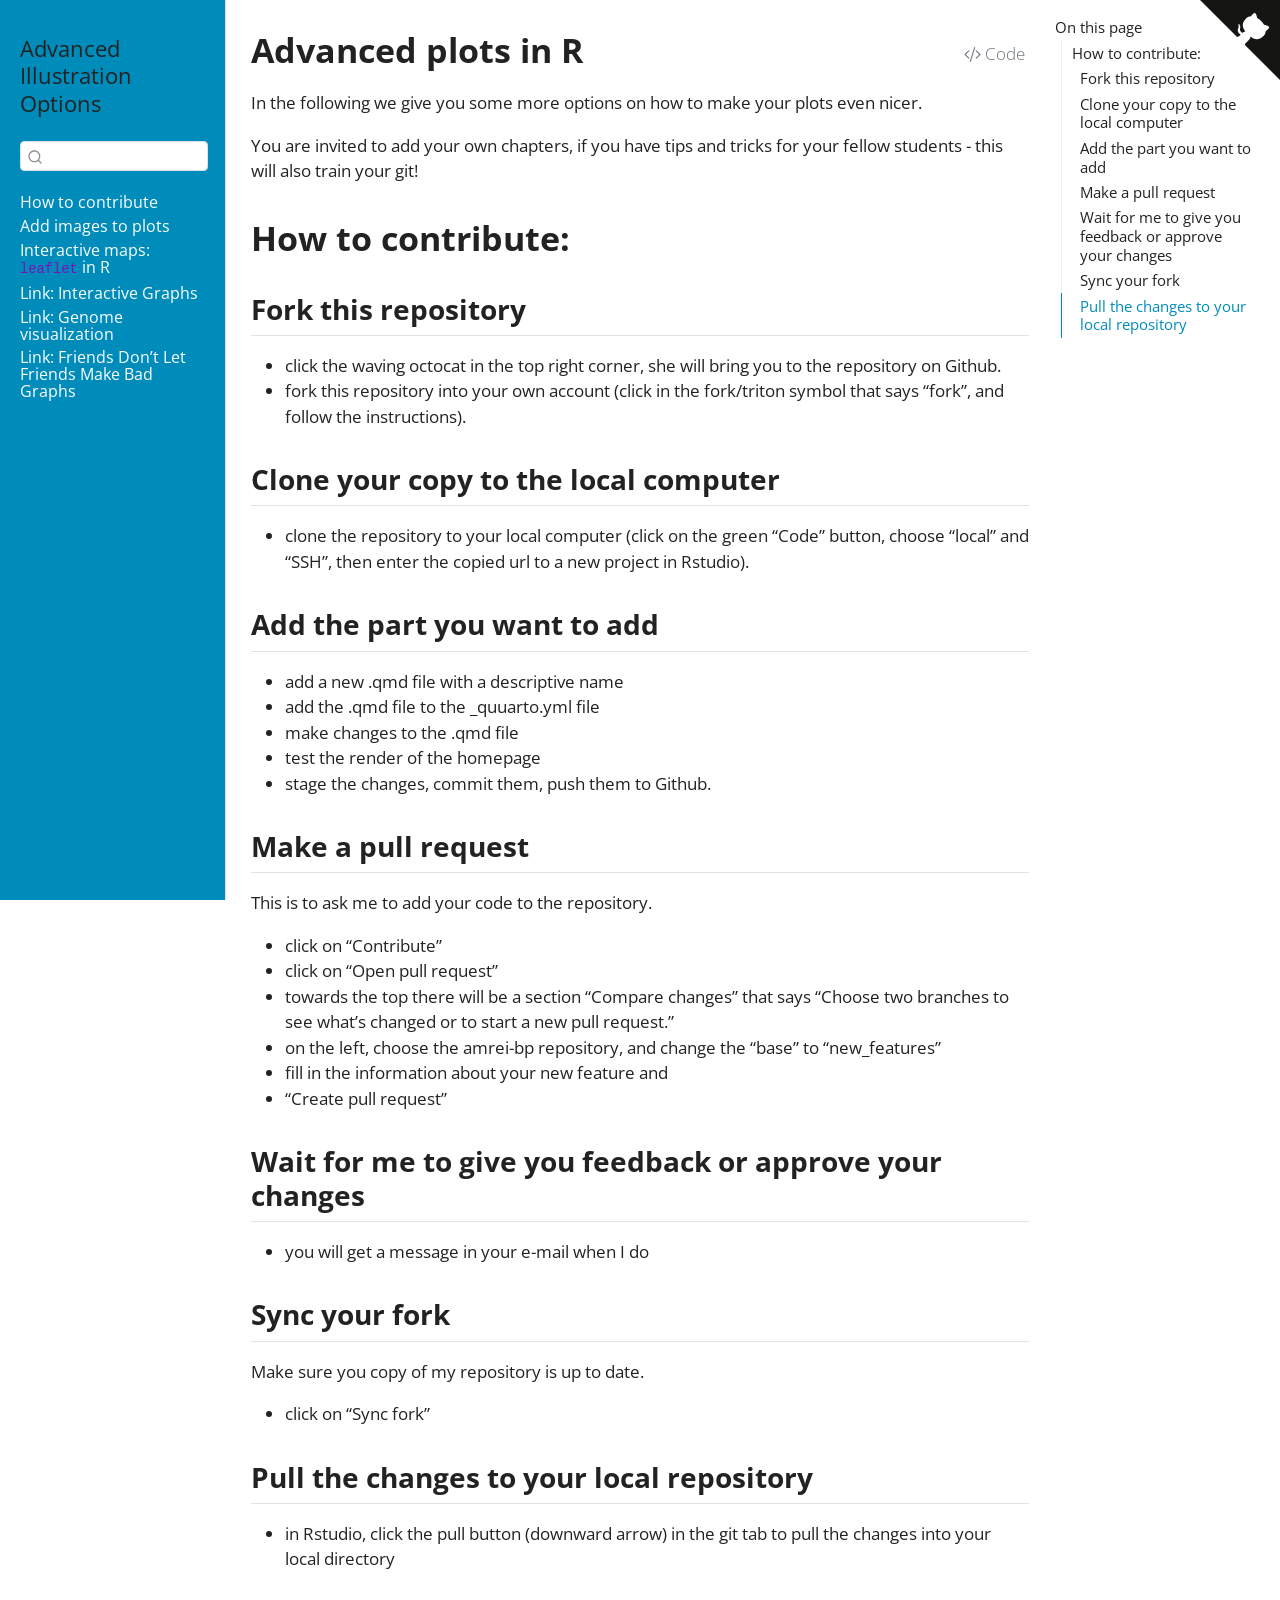
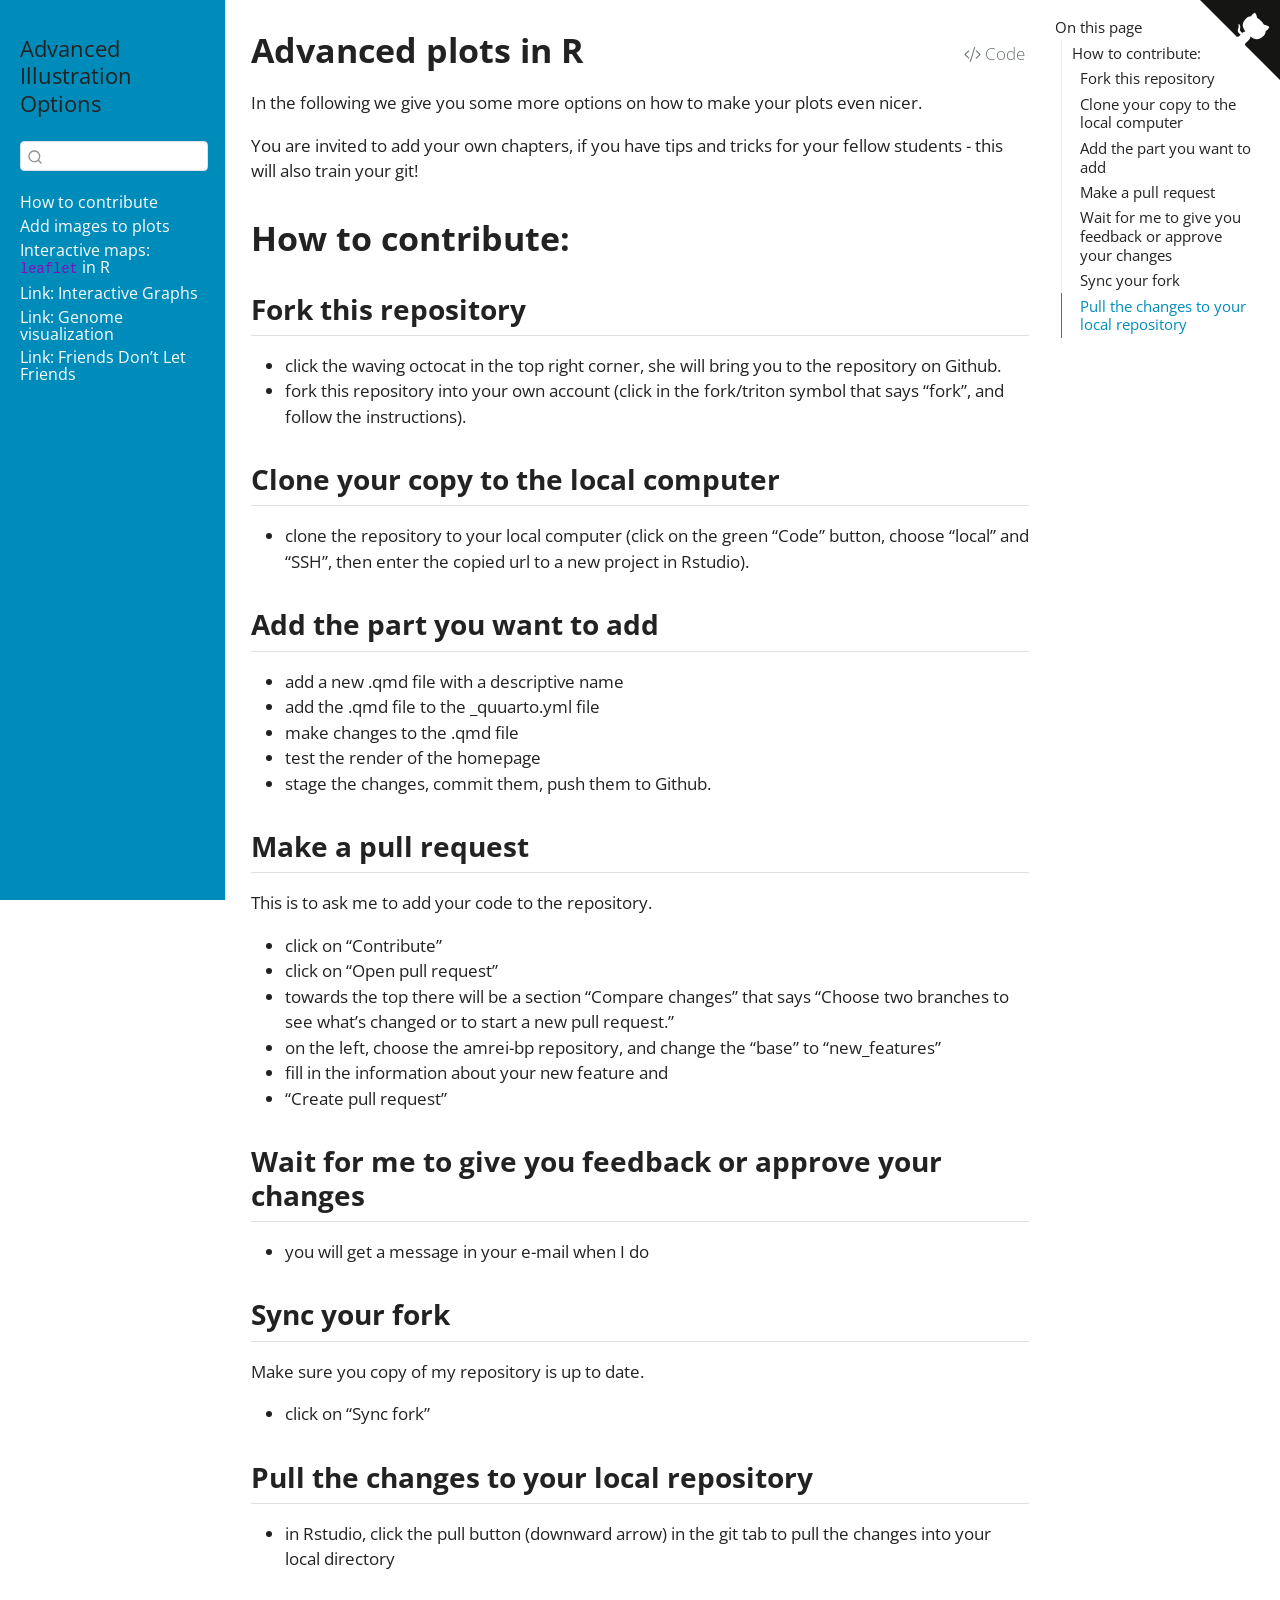
